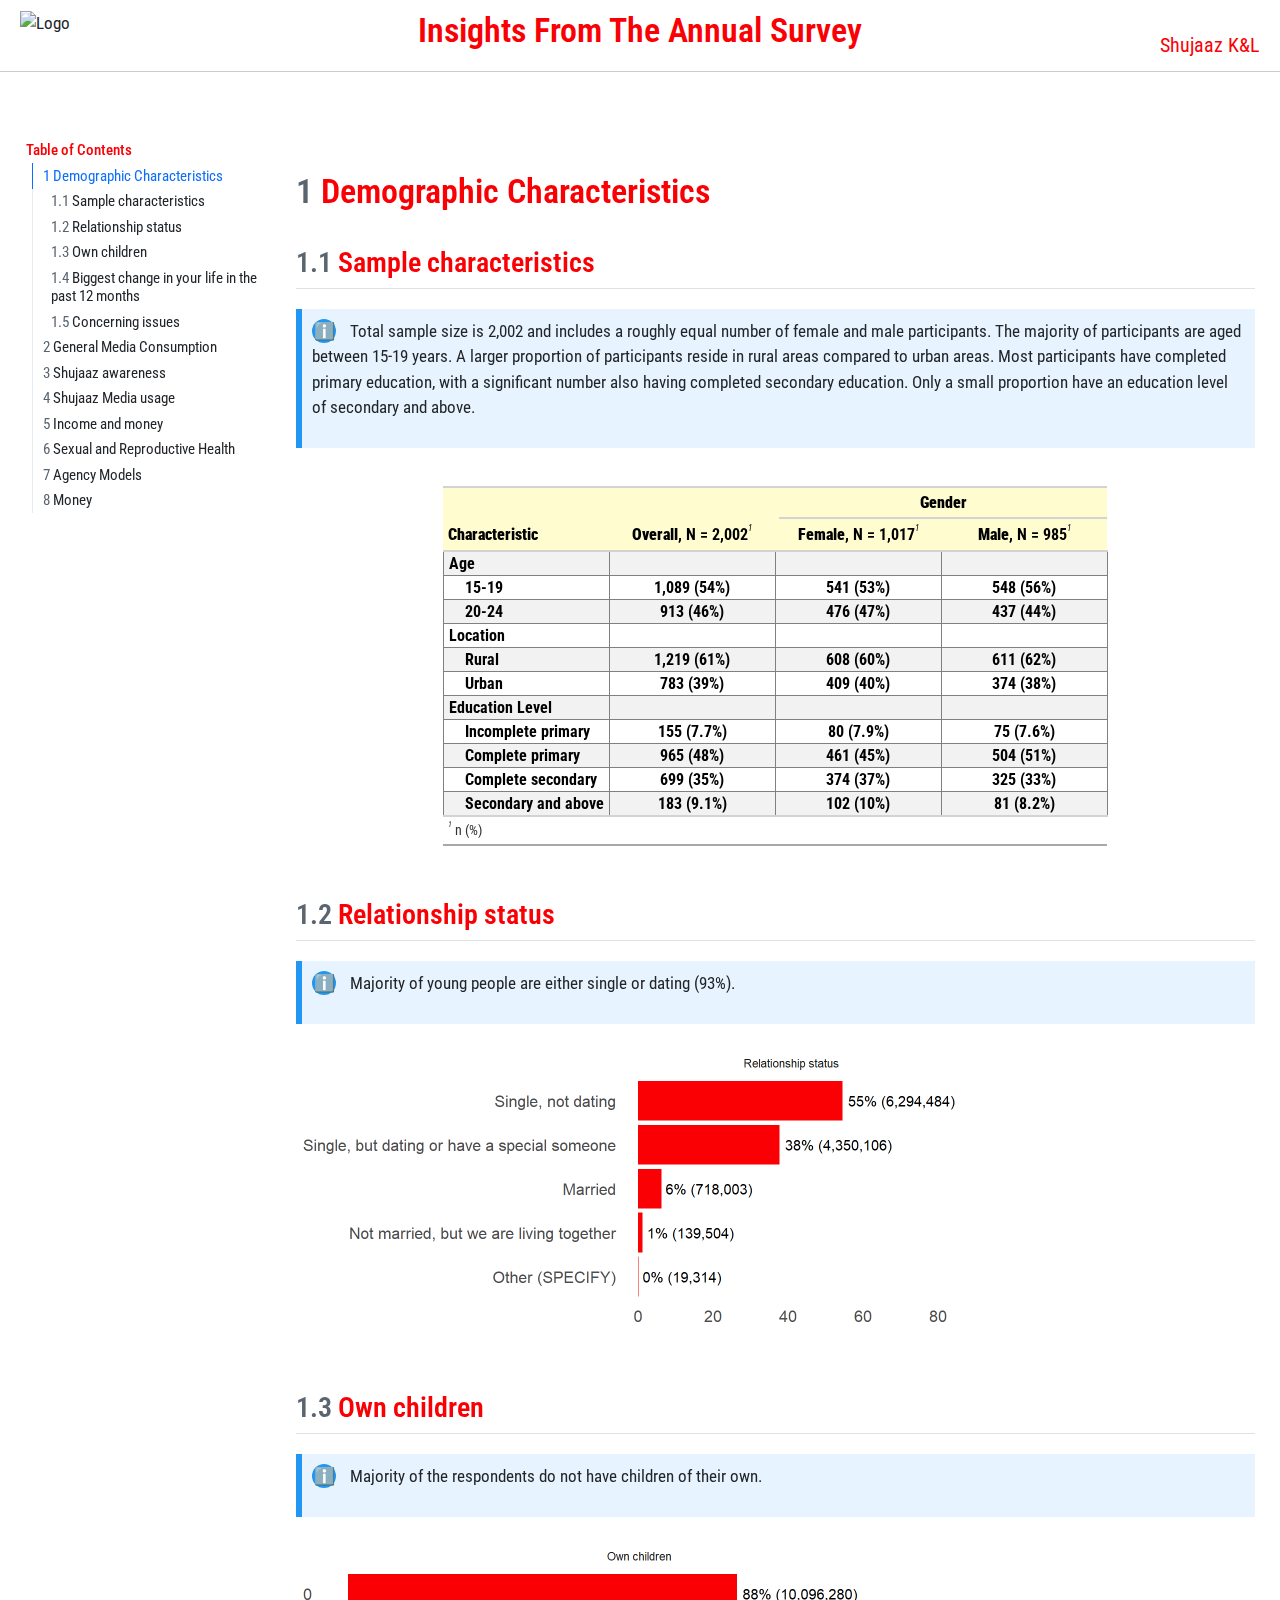
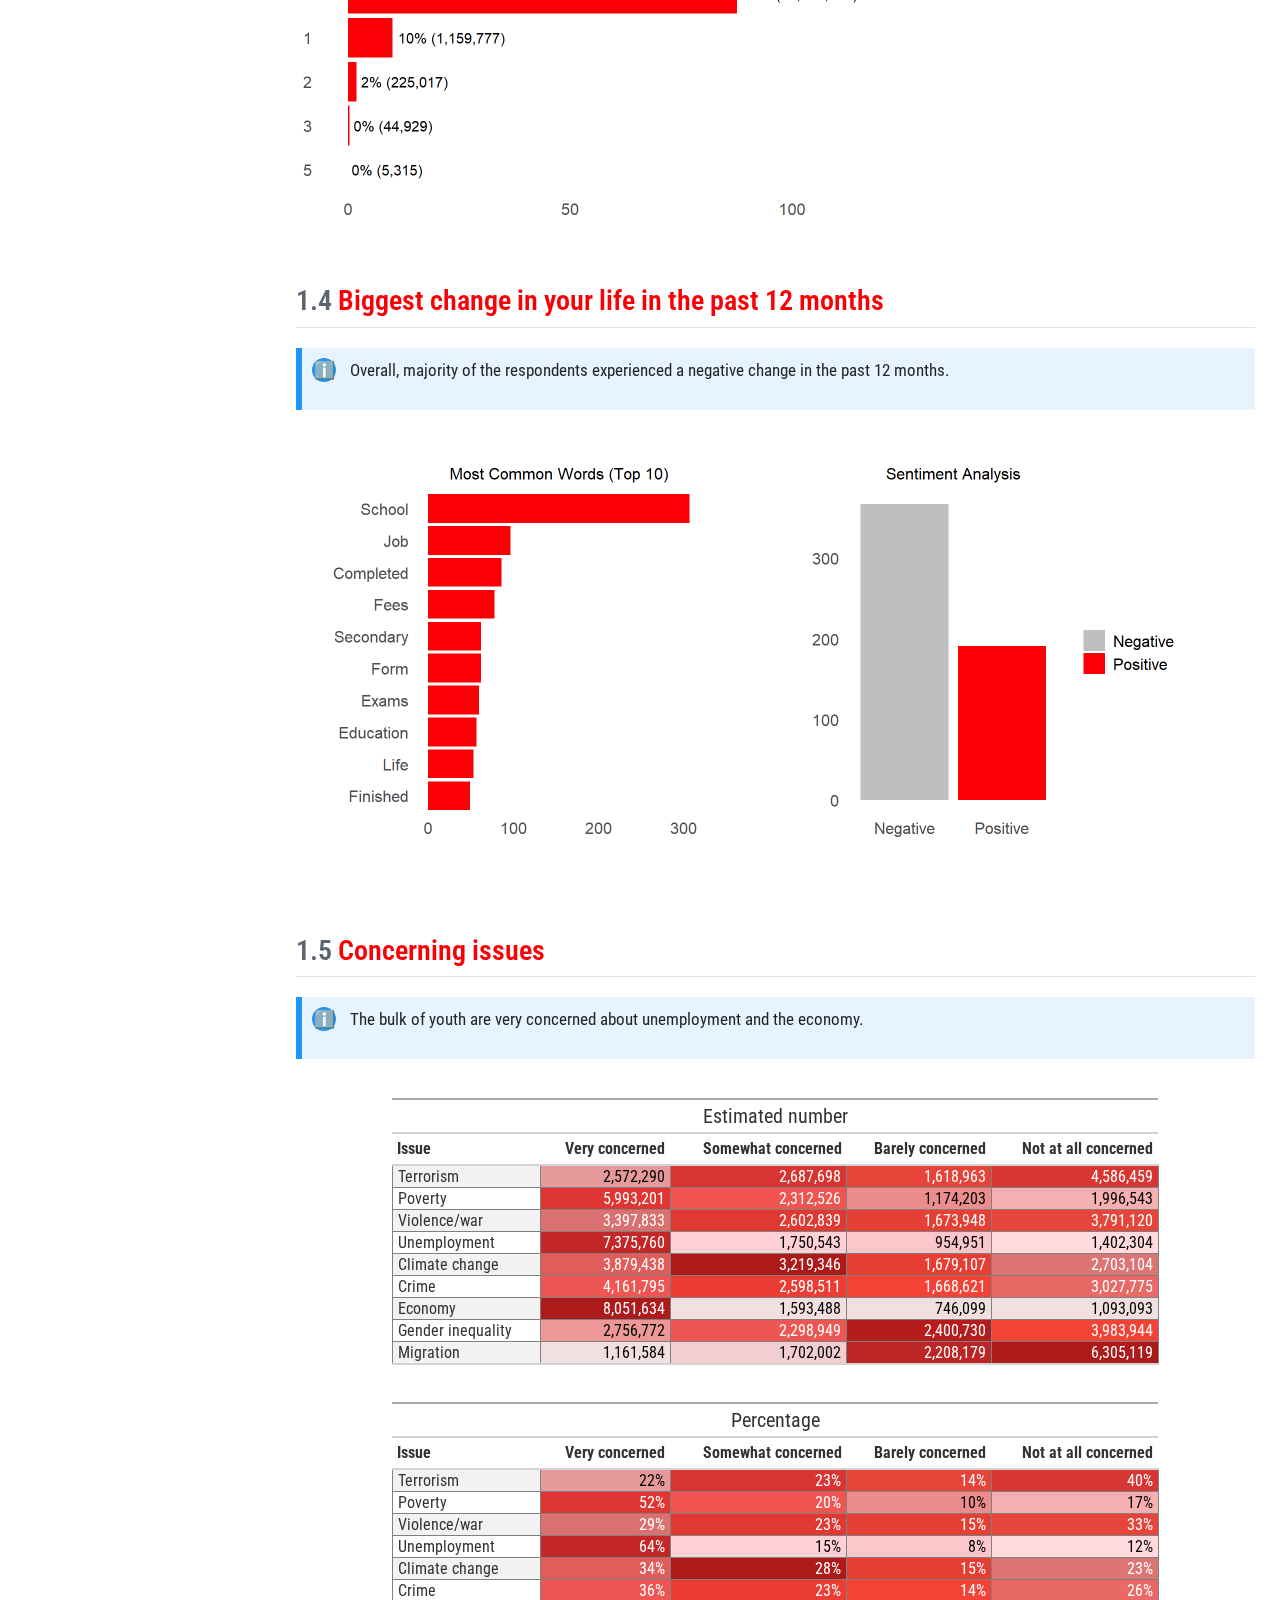
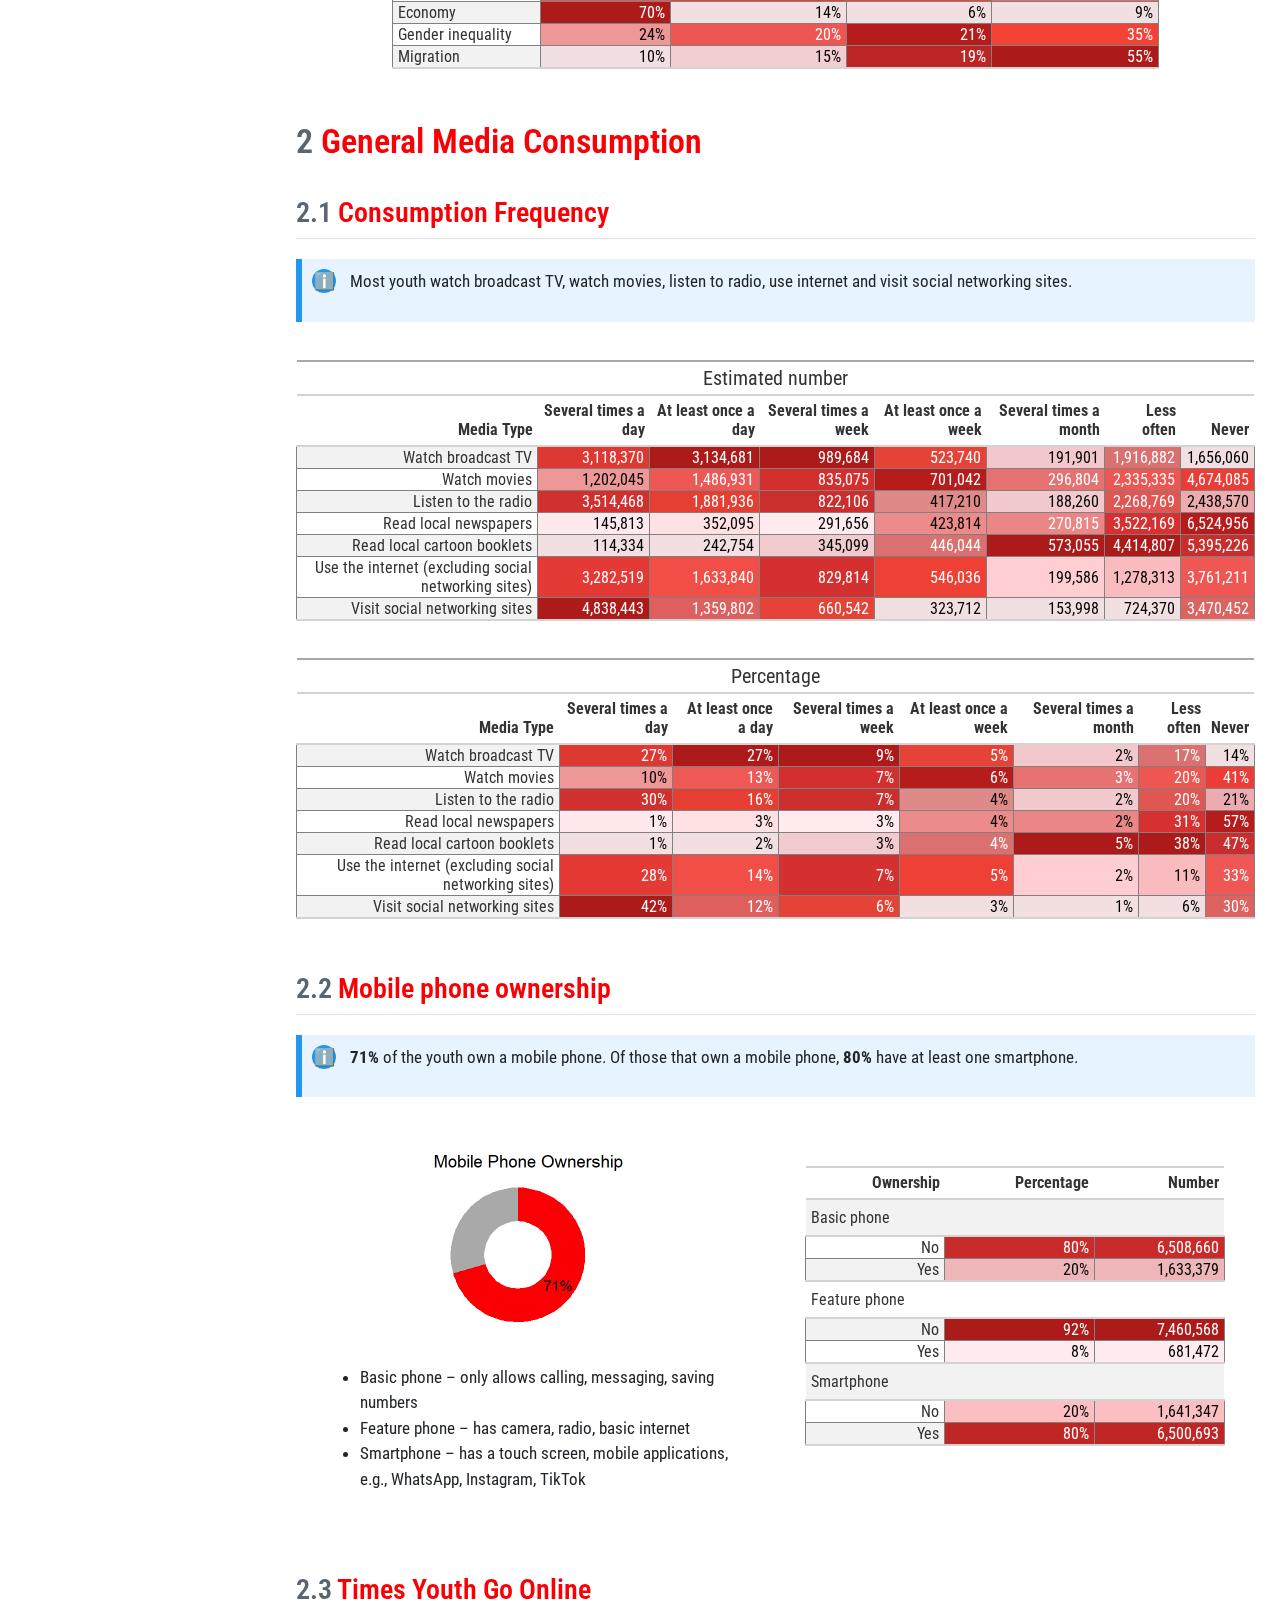
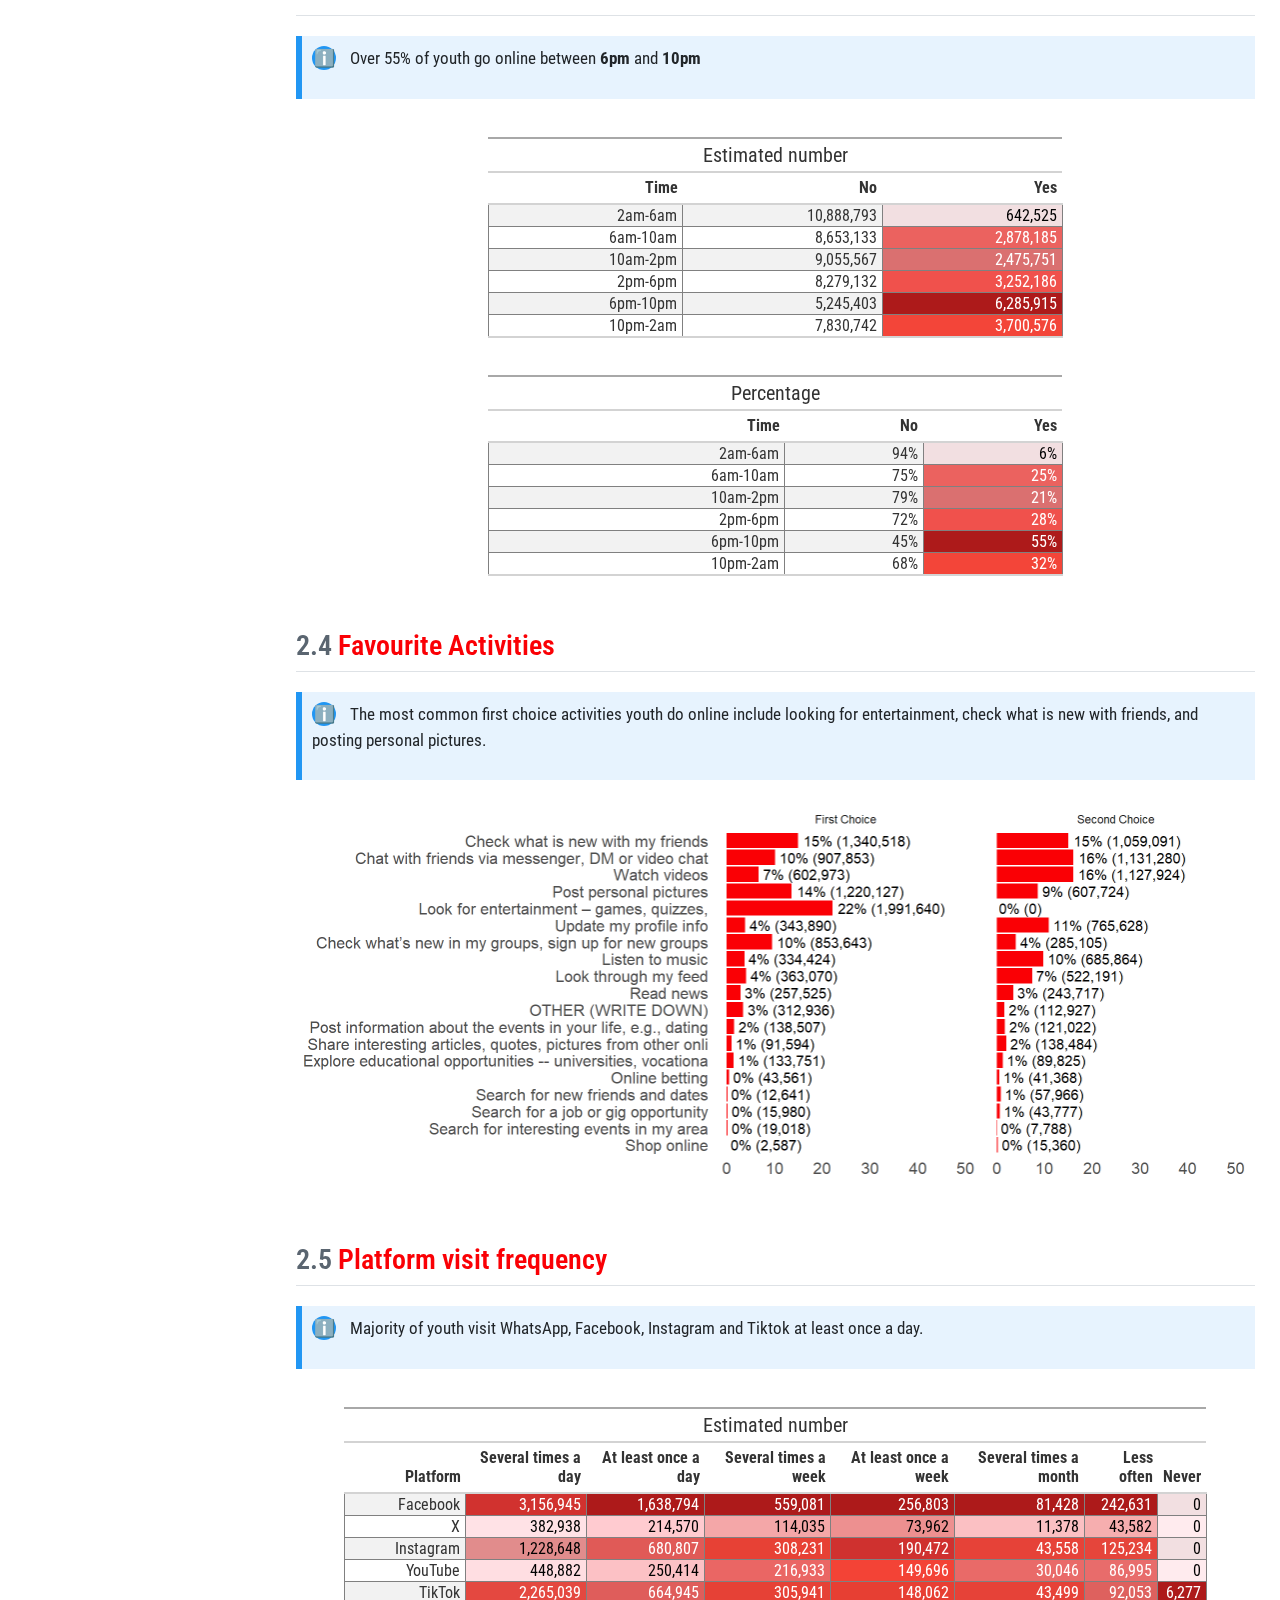
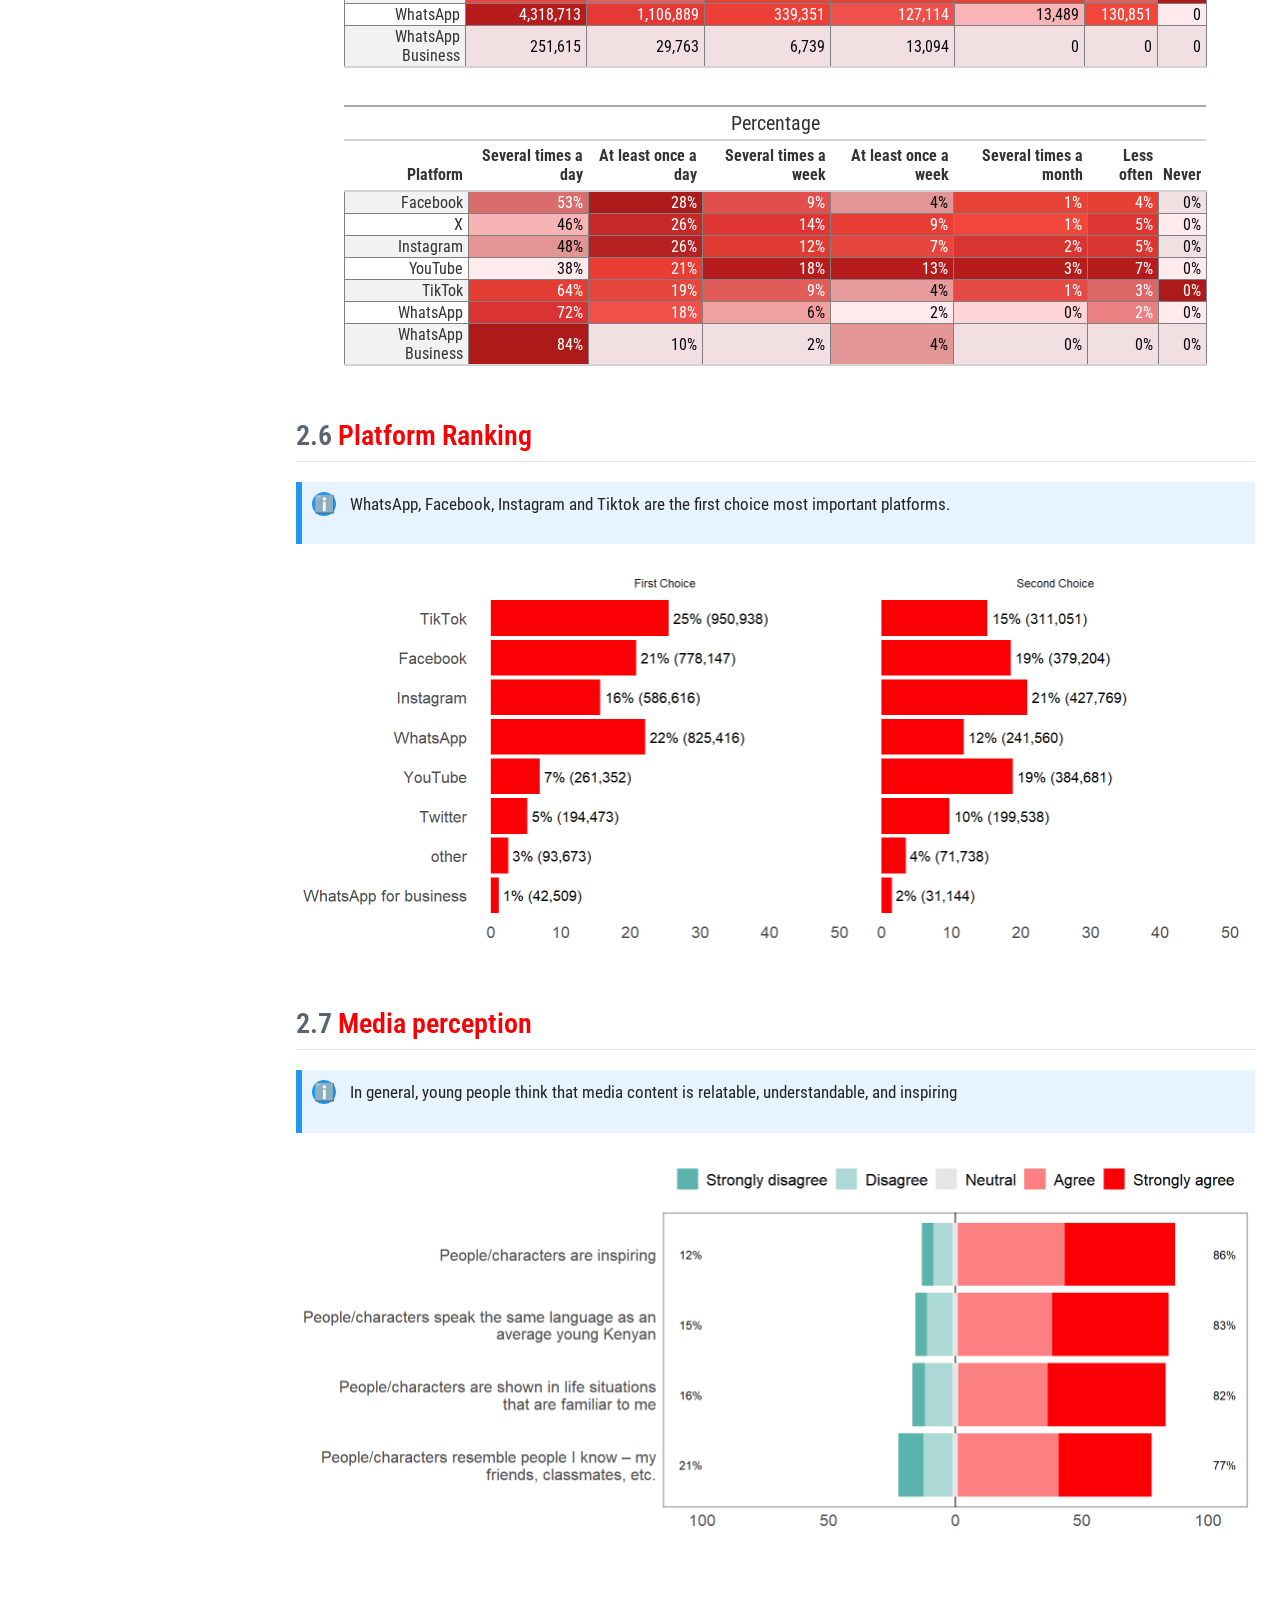
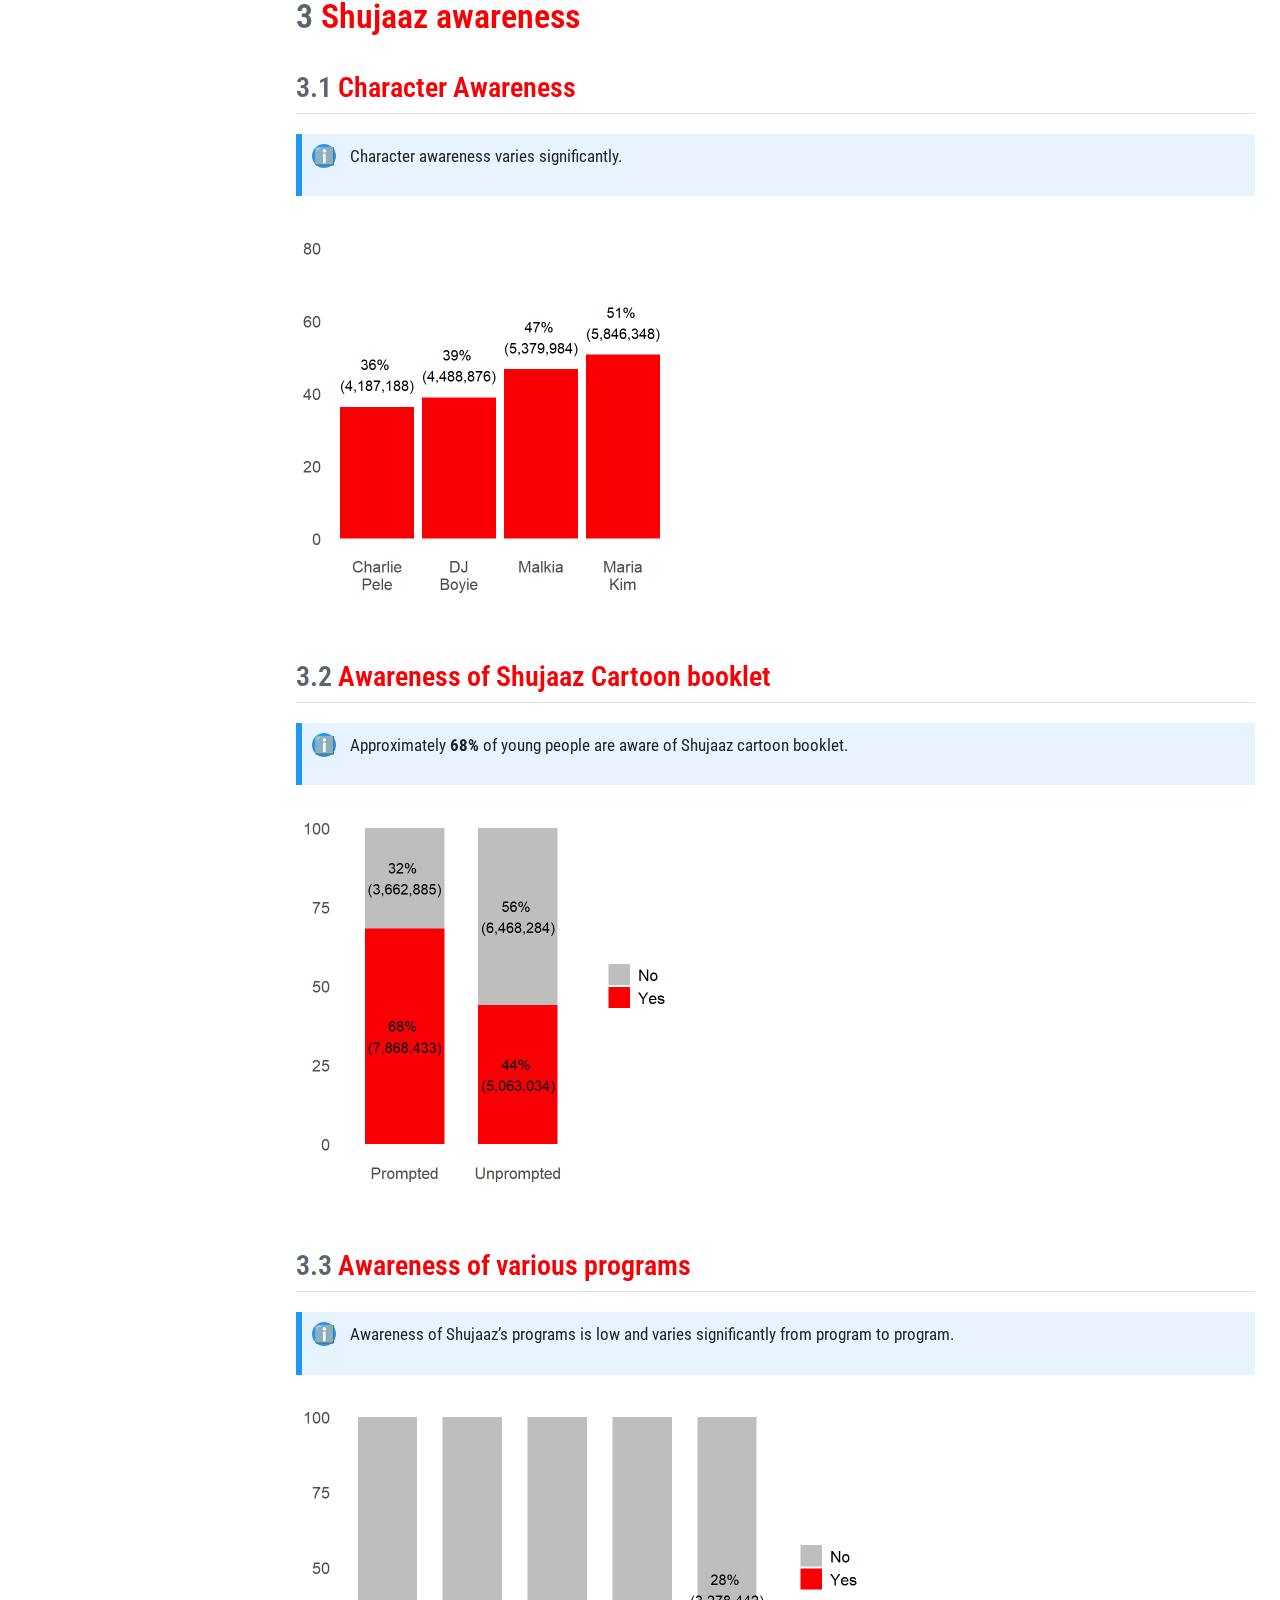
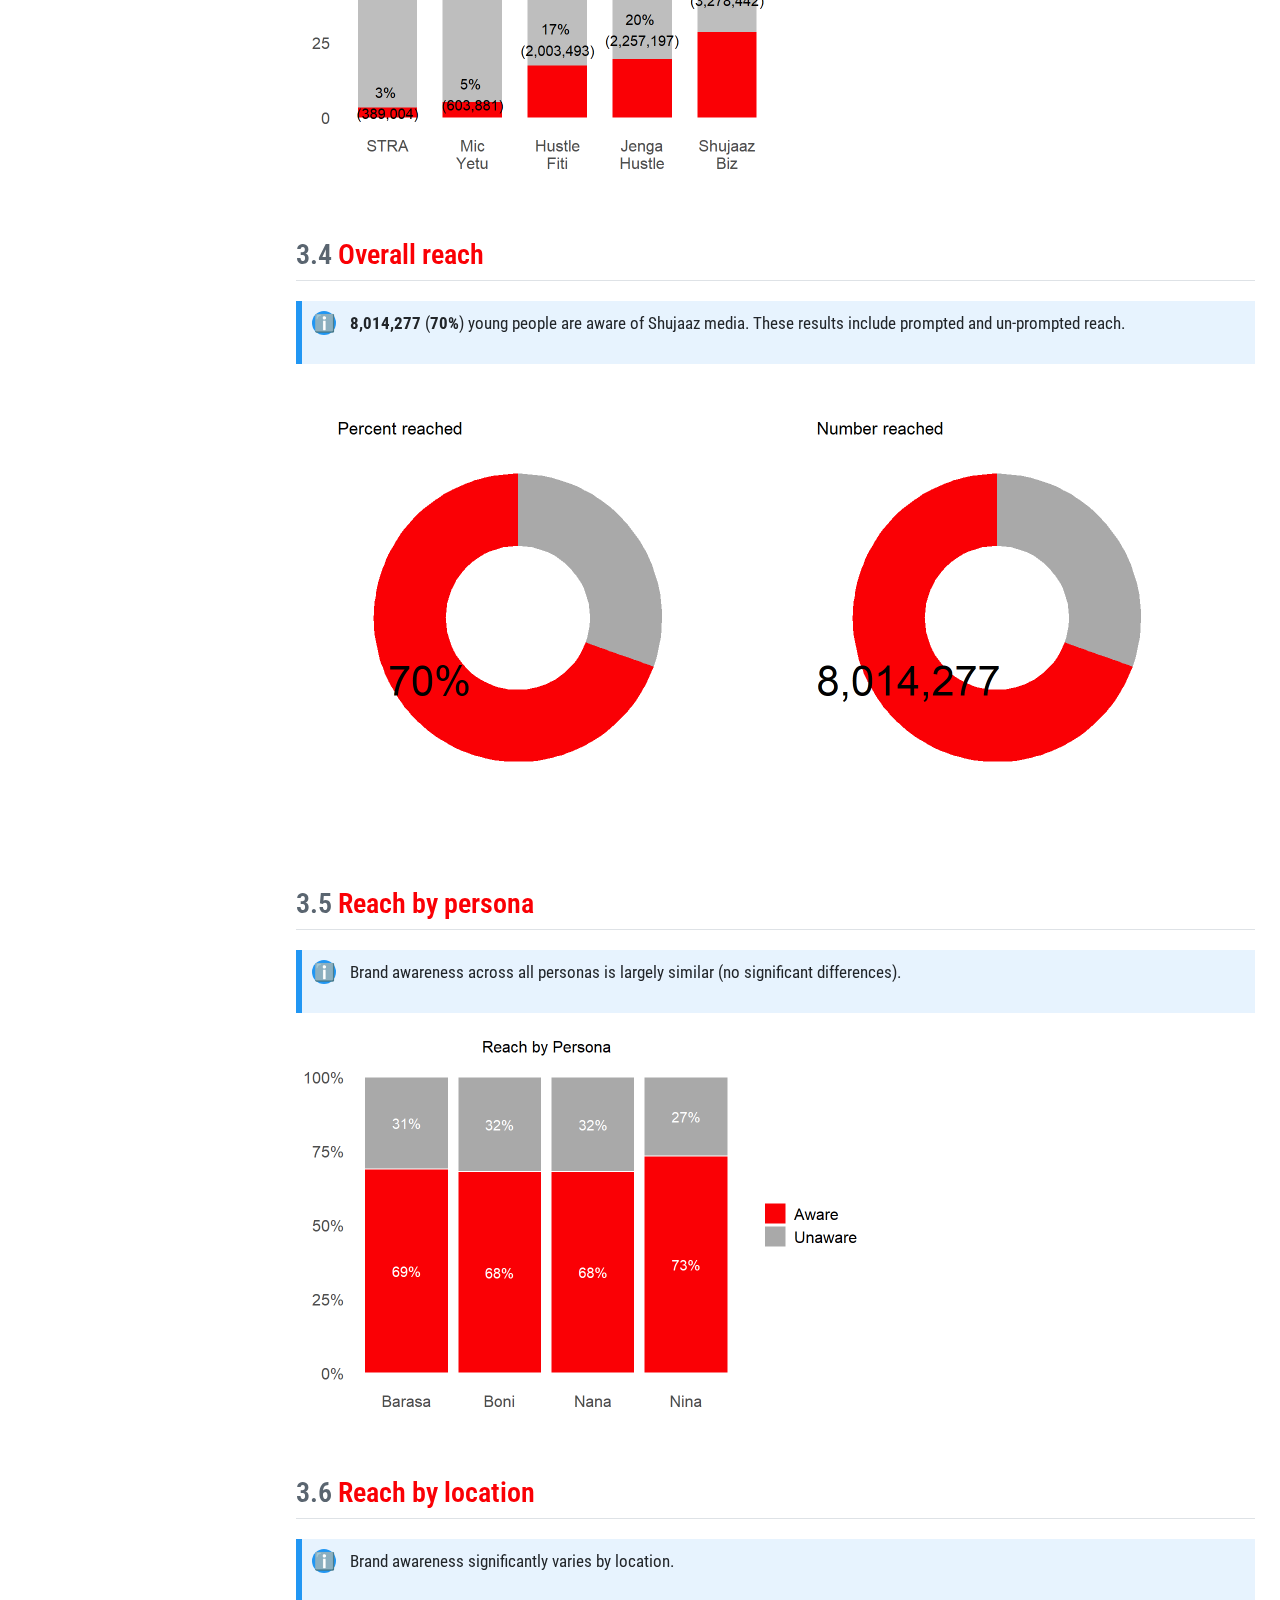
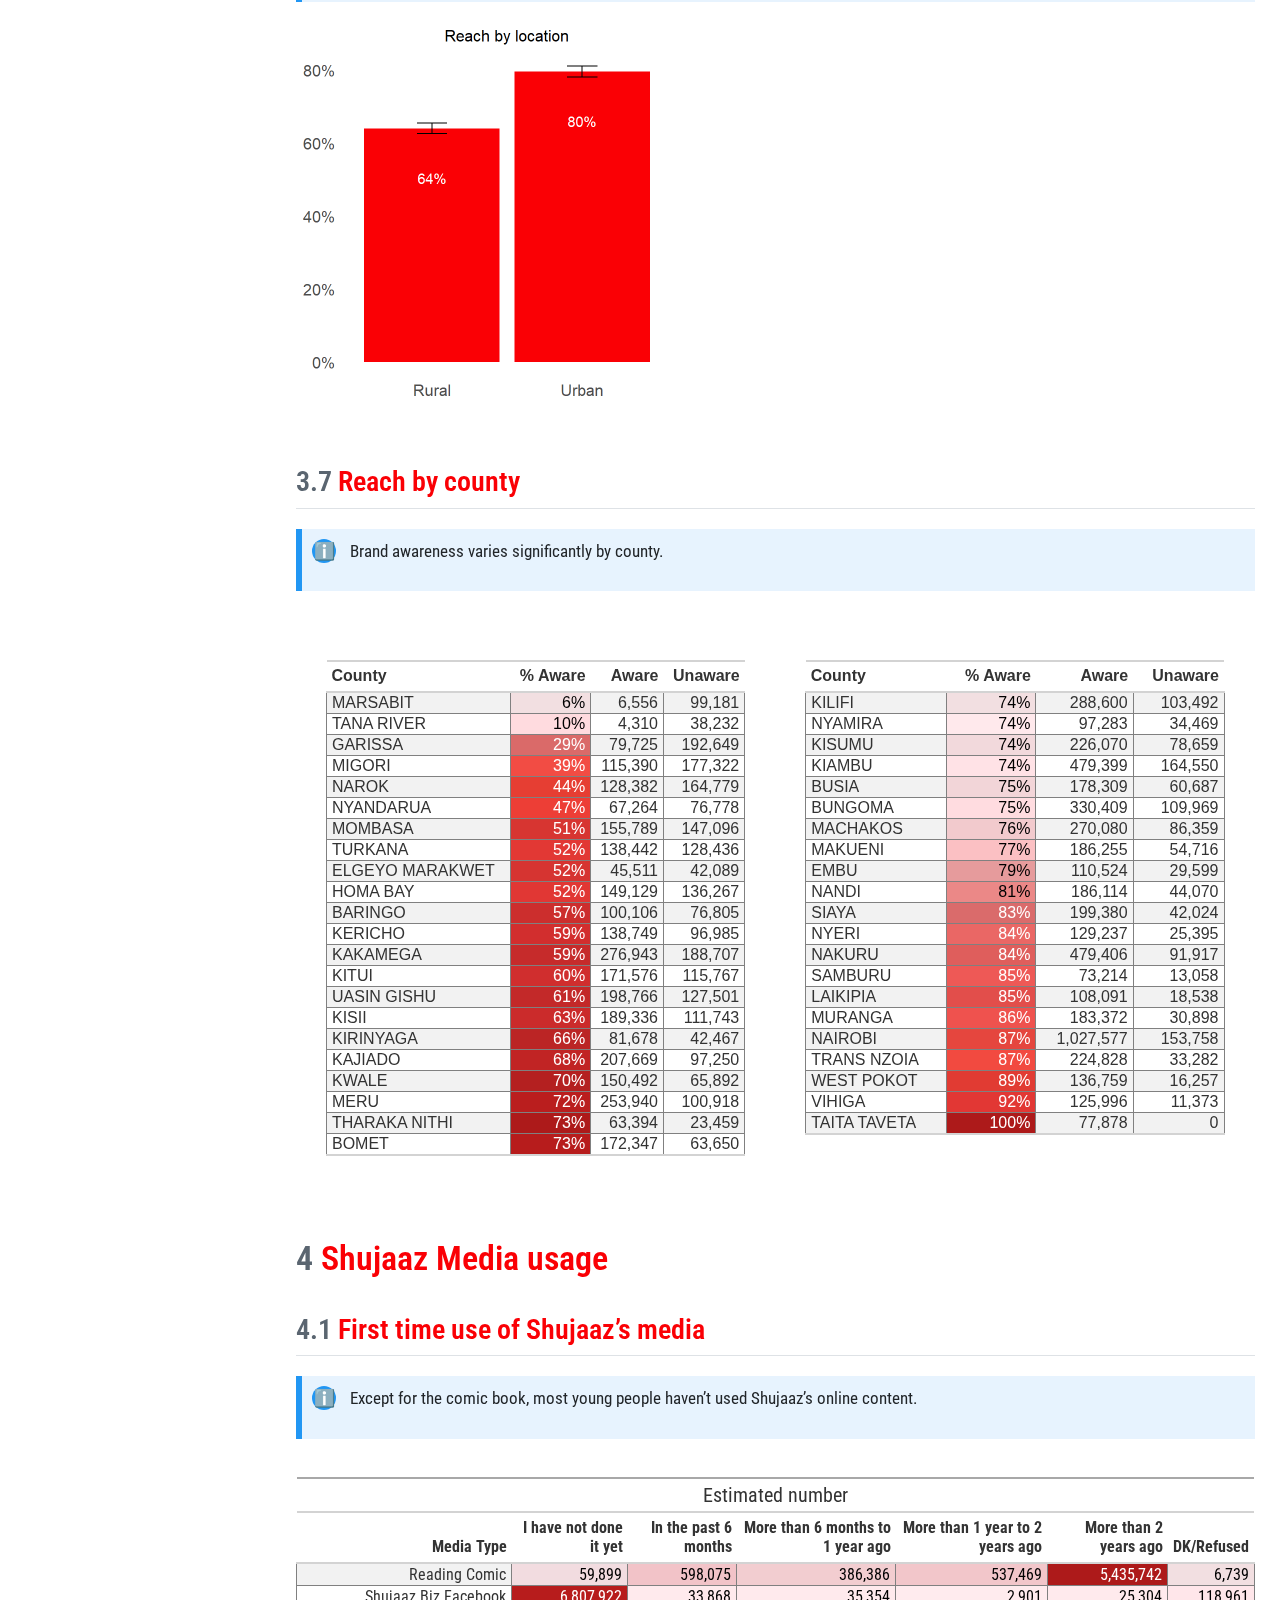
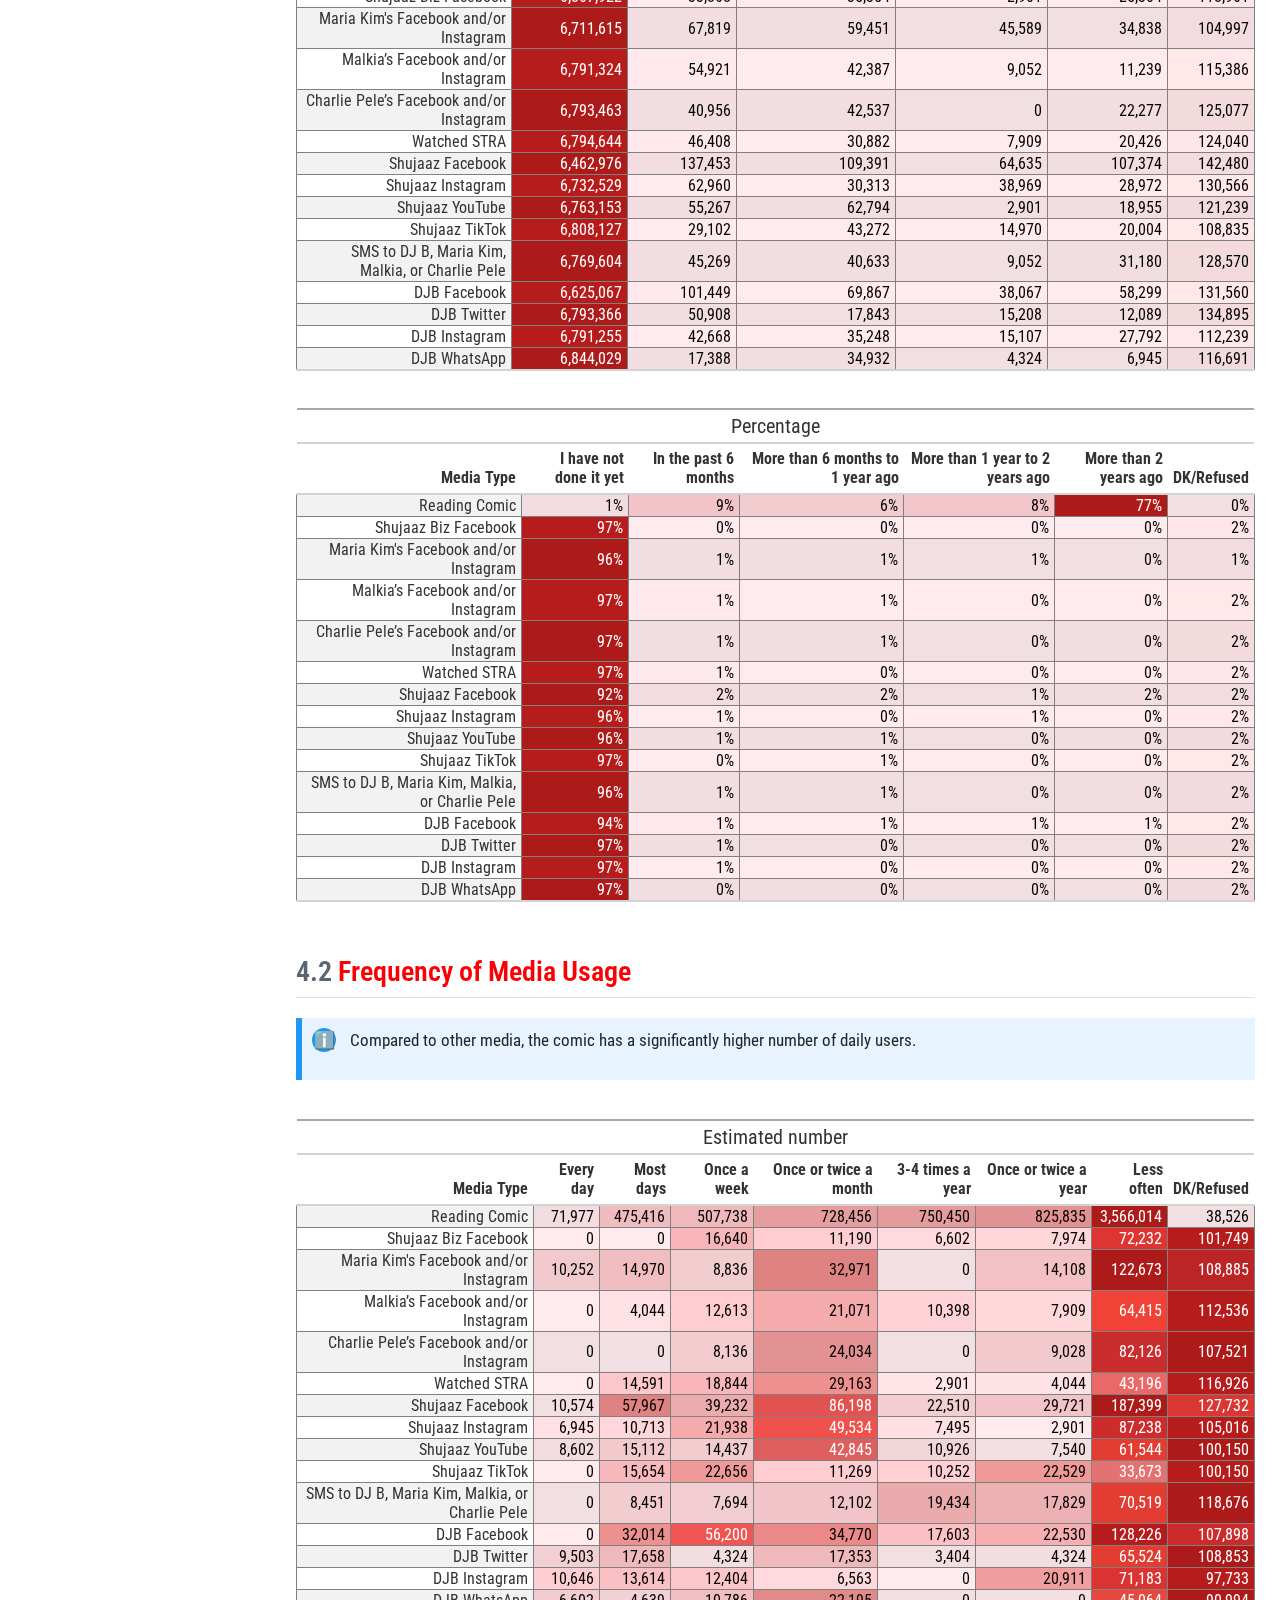
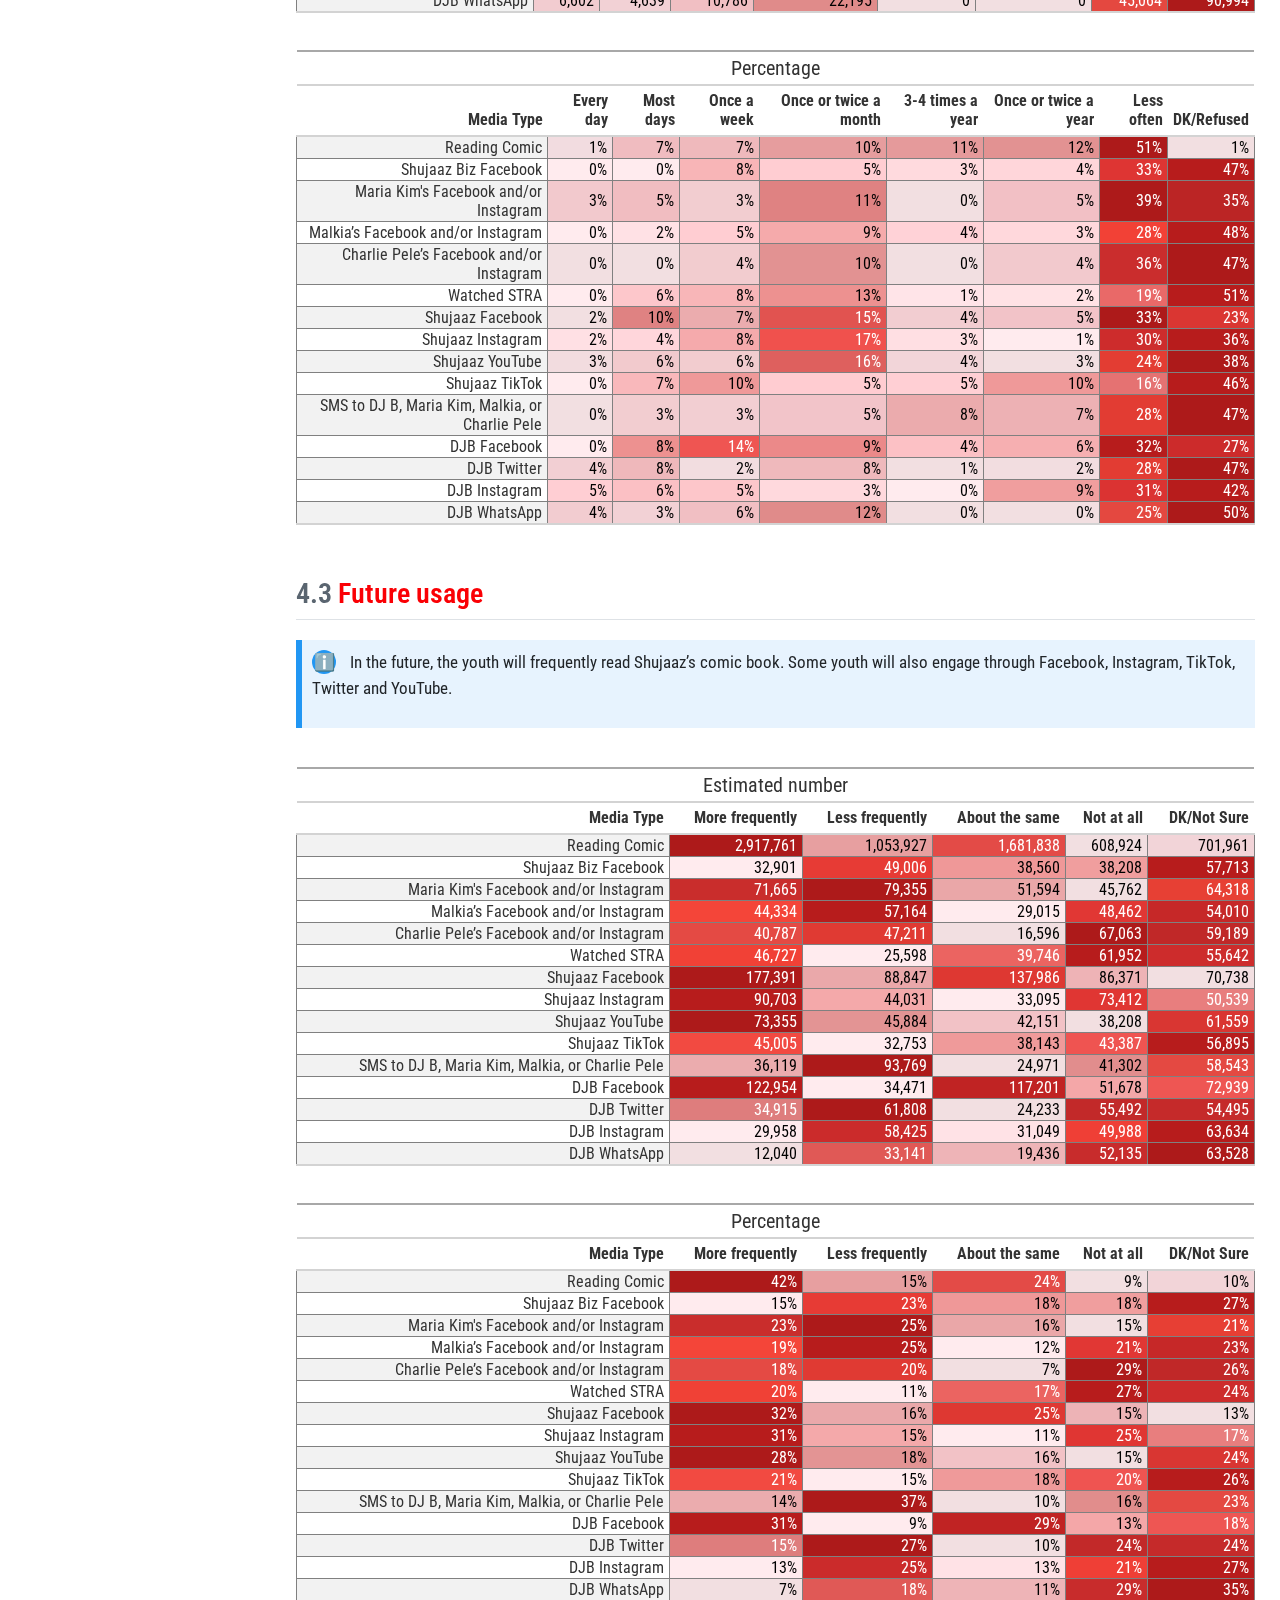
==== index.html @ 9e80b3fb "protection" ====
<!DOCTYPE html>
<html xmlns="http://www.w3.org/1999/xhtml" lang="en" xml:lang="en"><head>

<meta charset="utf-8">
<meta name="generator" content="quarto-1.4.553">

<meta name="viewport" content="width=device-width, initial-scale=1.0, user-scalable=yes">


<title>index</title>
<style>
code{white-space: pre-wrap;}
span.smallcaps{font-variant: small-caps;}
div.columns{display: flex; gap: min(4vw, 1.5em);}
div.column{flex: auto; overflow-x: auto;}
div.hanging-indent{margin-left: 1.5em; text-indent: -1.5em;}
ul.task-list{list-style: none;}
ul.task-list li input[type="checkbox"] {
  width: 0.8em;
  margin: 0 0.8em 0.2em -1em; /* quarto-specific, see https://github.com/quarto-dev/quarto-cli/issues/4556 */ 
  vertical-align: middle;
}
</style>


<script src="index_files/libs/clipboard/clipboard.min.js"></script>
<script src="index_files/libs/quarto-html/quarto.js"></script>
<script src="index_files/libs/quarto-html/popper.min.js"></script>
<script src="index_files/libs/quarto-html/tippy.umd.min.js"></script>
<script src="index_files/libs/quarto-html/anchor.min.js"></script>
<link href="index_files/libs/quarto-html/tippy.css" rel="stylesheet">
<link href="index_files/libs/quarto-html/quarto-syntax-highlighting.css" rel="stylesheet" id="quarto-text-highlighting-styles">
<script src="index_files/libs/bootstrap/bootstrap.min.js"></script>
<link href="index_files/libs/bootstrap/bootstrap-icons.css" rel="stylesheet">
<link href="index_files/libs/bootstrap/bootstrap.min.css" rel="stylesheet" id="quarto-bootstrap" data-mode="light">
</head><body><div id="title">
  <div style="float: left; width: 20%;">
    <img src="images/logo.png" alt="Logo" style="width: 150px; margin-left: 20px;">
  </div>
  <div style="float: left; width: 60%; text-align: center;">
    <h1> Insights From The Annual Survey </h1>
  </div>
  <div style="float: right; width: 20%; text-align: right;">
    <p style="margin-right: 20px; margin-top: 20px; font-size: 1.2em;">Shujaaz K&amp;L</p>
  </div>
</div>


<link rel="stylesheet" href="custom.css">




<div id="quarto-content" class="page-columns page-rows-contents page-layout-full toc-left">
<div id="quarto-sidebar-toc-left" class="sidebar toc-left">
  <nav id="TOC" role="doc-toc" class="toc-active" data-toc-expanded="1">
    <h2 id="toc-title">Table of Contents</h2>
   
  <ul>
  <li><a href="#demographic-characteristics" id="toc-demographic-characteristics" class="nav-link active" data-scroll-target="#demographic-characteristics"><span class="header-section-number">1</span> Demographic Characteristics</a>
  <ul>
  <li><a href="#sample-characteristics" id="toc-sample-characteristics" class="nav-link" data-scroll-target="#sample-characteristics"><span class="header-section-number">1.1</span> Sample characteristics</a></li>
  <li><a href="#relationship-status" id="toc-relationship-status" class="nav-link" data-scroll-target="#relationship-status"><span class="header-section-number">1.2</span> Relationship status</a></li>
  <li><a href="#own-children" id="toc-own-children" class="nav-link" data-scroll-target="#own-children"><span class="header-section-number">1.3</span> Own children</a></li>
  <li><a href="#biggest-change-in-your-life-in-the-past-12-months" id="toc-biggest-change-in-your-life-in-the-past-12-months" class="nav-link" data-scroll-target="#biggest-change-in-your-life-in-the-past-12-months"><span class="header-section-number">1.4</span> Biggest change in your life in the past 12 months</a></li>
  <li><a href="#concerning-issues" id="toc-concerning-issues" class="nav-link" data-scroll-target="#concerning-issues"><span class="header-section-number">1.5</span> Concerning issues</a></li>
  </ul></li>
  <li><a href="#general-media-consumption" id="toc-general-media-consumption" class="nav-link" data-scroll-target="#general-media-consumption"><span class="header-section-number">2</span> General Media Consumption</a>
  <ul>
  <li><a href="#consumption-frequency" id="toc-consumption-frequency" class="nav-link" data-scroll-target="#consumption-frequency"><span class="header-section-number">2.1</span> Consumption Frequency</a></li>
  <li><a href="#mobile-phone-ownership" id="toc-mobile-phone-ownership" class="nav-link" data-scroll-target="#mobile-phone-ownership"><span class="header-section-number">2.2</span> Mobile phone ownership</a></li>
  <li><a href="#times-youth-go-online" id="toc-times-youth-go-online" class="nav-link" data-scroll-target="#times-youth-go-online"><span class="header-section-number">2.3</span> Times Youth Go Online</a></li>
  <li><a href="#favourite-activities" id="toc-favourite-activities" class="nav-link" data-scroll-target="#favourite-activities"><span class="header-section-number">2.4</span> Favourite Activities</a></li>
  <li><a href="#platform-visit-frequency" id="toc-platform-visit-frequency" class="nav-link" data-scroll-target="#platform-visit-frequency"><span class="header-section-number">2.5</span> Platform visit frequency</a></li>
  <li><a href="#platform-ranking" id="toc-platform-ranking" class="nav-link" data-scroll-target="#platform-ranking"><span class="header-section-number">2.6</span> Platform Ranking</a></li>
  <li><a href="#media-perception" id="toc-media-perception" class="nav-link" data-scroll-target="#media-perception"><span class="header-section-number">2.7</span> Media perception</a></li>
  </ul></li>
  <li><a href="#shujaaz-awareness" id="toc-shujaaz-awareness" class="nav-link" data-scroll-target="#shujaaz-awareness"><span class="header-section-number">3</span> Shujaaz awareness</a>
  <ul>
  <li><a href="#character-awareness" id="toc-character-awareness" class="nav-link" data-scroll-target="#character-awareness"><span class="header-section-number">3.1</span> Character Awareness</a></li>
  <li><a href="#awareness-of-shujaaz-cartoon-booklet" id="toc-awareness-of-shujaaz-cartoon-booklet" class="nav-link" data-scroll-target="#awareness-of-shujaaz-cartoon-booklet"><span class="header-section-number">3.2</span> Awareness of Shujaaz Cartoon booklet</a></li>
  <li><a href="#awareness-of-various-programs" id="toc-awareness-of-various-programs" class="nav-link" data-scroll-target="#awareness-of-various-programs"><span class="header-section-number">3.3</span> Awareness of various programs</a></li>
  <li><a href="#overall-reach" id="toc-overall-reach" class="nav-link" data-scroll-target="#overall-reach"><span class="header-section-number">3.4</span> Overall reach</a></li>
  <li><a href="#reach-by-persona" id="toc-reach-by-persona" class="nav-link" data-scroll-target="#reach-by-persona"><span class="header-section-number">3.5</span> Reach by persona</a></li>
  <li><a href="#reach-by-location" id="toc-reach-by-location" class="nav-link" data-scroll-target="#reach-by-location"><span class="header-section-number">3.6</span> Reach by location</a></li>
  <li><a href="#reach-by-county" id="toc-reach-by-county" class="nav-link" data-scroll-target="#reach-by-county"><span class="header-section-number">3.7</span> Reach by county</a></li>
  </ul></li>
  <li><a href="#shujaaz-media-usage" id="toc-shujaaz-media-usage" class="nav-link" data-scroll-target="#shujaaz-media-usage"><span class="header-section-number">4</span> Shujaaz Media usage</a>
  <ul>
  <li><a href="#first-time-use-of-shujaazs-media" id="toc-first-time-use-of-shujaazs-media" class="nav-link" data-scroll-target="#first-time-use-of-shujaazs-media"><span class="header-section-number">4.1</span> First time use of Shujaaz’s media</a></li>
  <li><a href="#frequency-of-media-usage" id="toc-frequency-of-media-usage" class="nav-link" data-scroll-target="#frequency-of-media-usage"><span class="header-section-number">4.2</span> Frequency of Media Usage</a></li>
  <li><a href="#future-usage" id="toc-future-usage" class="nav-link" data-scroll-target="#future-usage"><span class="header-section-number">4.3</span> Future usage</a></li>
  <li><a href="#cartoon-booklet-sources" id="toc-cartoon-booklet-sources" class="nav-link" data-scroll-target="#cartoon-booklet-sources"><span class="header-section-number">4.4</span> Cartoon booklet sources</a></li>
  <li><a href="#overall-engagement" id="toc-overall-engagement" class="nav-link" data-scroll-target="#overall-engagement"><span class="header-section-number">4.5</span> Overall engagement</a></li>
  <li><a href="#engagement-by-persona" id="toc-engagement-by-persona" class="nav-link" data-scroll-target="#engagement-by-persona"><span class="header-section-number">4.6</span> Engagement by persona</a></li>
  <li><a href="#engagement-by-location" id="toc-engagement-by-location" class="nav-link" data-scroll-target="#engagement-by-location"><span class="header-section-number">4.7</span> Engagement by location</a></li>
  <li><a href="#engagement-by-county" id="toc-engagement-by-county" class="nav-link" data-scroll-target="#engagement-by-county"><span class="header-section-number">4.8</span> Engagement by county</a></li>
  <li><a href="#perception-of-shujaaz-characters" id="toc-perception-of-shujaaz-characters" class="nav-link" data-scroll-target="#perception-of-shujaaz-characters"><span class="header-section-number">4.9</span> Perception of Shujaaz characters</a></li>
  <li><a href="#shujaaz-recommendation" id="toc-shujaaz-recommendation" class="nav-link" data-scroll-target="#shujaaz-recommendation"><span class="header-section-number">4.10</span> Shujaaz Recommendation</a></li>
  <li><a href="#importance-of-shujaaz" id="toc-importance-of-shujaaz" class="nav-link" data-scroll-target="#importance-of-shujaaz"><span class="header-section-number">4.11</span> Importance of Shujaaz</a></li>
  <li><a href="#difficult-situation-solutions" id="toc-difficult-situation-solutions" class="nav-link" data-scroll-target="#difficult-situation-solutions"><span class="header-section-number">4.12</span> Difficult Situation Solutions</a></li>
  <li><a href="#shujaaz-perception" id="toc-shujaaz-perception" class="nav-link" data-scroll-target="#shujaaz-perception"><span class="header-section-number">4.13</span> Shujaaz Perception</a></li>
  <li><a href="#shujaaz-and-social-identity" id="toc-shujaaz-and-social-identity" class="nav-link" data-scroll-target="#shujaaz-and-social-identity"><span class="header-section-number">4.14</span> Shujaaz and Social Identity</a></li>
  <li><a href="#missing-shujaaz-scale" id="toc-missing-shujaaz-scale" class="nav-link" data-scroll-target="#missing-shujaaz-scale"><span class="header-section-number">4.15</span> Missing Shujaaz scale</a></li>
  </ul></li>
  <li><a href="#income-and-money" id="toc-income-and-money" class="nav-link" data-scroll-target="#income-and-money"><span class="header-section-number">5</span> Income and money</a>
  <ul>
  <li><a href="#main-activity" id="toc-main-activity" class="nav-link" data-scroll-target="#main-activity"><span class="header-section-number">5.1</span> Main activity</a></li>
  <li><a href="#sources-of-money" id="toc-sources-of-money" class="nav-link" data-scroll-target="#sources-of-money"><span class="header-section-number">5.2</span> Sources of money</a>
  <ul>
  <li><a href="#overall" id="toc-overall" class="nav-link" data-scroll-target="#overall"><span class="header-section-number">5.2.1</span> Overall</a></li>
  <li><a href="#by-persona" id="toc-by-persona" class="nav-link" data-scroll-target="#by-persona"><span class="header-section-number">5.2.2</span> By persona</a></li>
  </ul></li>
  <li><a href="#income-generation-activities" id="toc-income-generation-activities" class="nav-link" data-scroll-target="#income-generation-activities"><span class="header-section-number">5.3</span> Income generation activities</a>
  <ul>
  <li><a href="#overall-1" id="toc-overall-1" class="nav-link" data-scroll-target="#overall-1"><span class="header-section-number">5.3.1</span> Overall</a></li>
  <li><a href="#by-persona-1" id="toc-by-persona-1" class="nav-link" data-scroll-target="#by-persona-1"><span class="header-section-number">5.3.2</span> By persona</a></li>
  </ul></li>
  <li><a href="#financial-independence" id="toc-financial-independence" class="nav-link" data-scroll-target="#financial-independence"><span class="header-section-number">5.4</span> Financial Independence</a>
  <ul>
  <li><a href="#overall-2" id="toc-overall-2" class="nav-link" data-scroll-target="#overall-2"><span class="header-section-number">5.4.1</span> Overall</a></li>
  <li><a href="#by-persona-2" id="toc-by-persona-2" class="nav-link" data-scroll-target="#by-persona-2"><span class="header-section-number">5.4.2</span> By persona</a></li>
  </ul></li>
  <li><a href="#personal-financial-management" id="toc-personal-financial-management" class="nav-link" data-scroll-target="#personal-financial-management"><span class="header-section-number">5.5</span> Personal Financial Management</a>
  <ul>
  <li><a href="#overall-3" id="toc-overall-3" class="nav-link" data-scroll-target="#overall-3"><span class="header-section-number">5.5.1</span> Overall</a></li>
  <li><a href="#by-persona-3" id="toc-by-persona-3" class="nav-link" data-scroll-target="#by-persona-3"><span class="header-section-number">5.5.2</span> By persona</a></li>
  </ul></li>
  </ul></li>
  <li><a href="#sexual-and-reproductive-health" id="toc-sexual-and-reproductive-health" class="nav-link" data-scroll-target="#sexual-and-reproductive-health"><span class="header-section-number">6</span> Sexual and Reproductive Health</a>
  <ul>
  <li><a href="#family-planning-methods" id="toc-family-planning-methods" class="nav-link" data-scroll-target="#family-planning-methods"><span class="header-section-number">6.1</span> Family planning methods</a>
  <ul>
  <li><a href="#overall-4" id="toc-overall-4" class="nav-link" data-scroll-target="#overall-4"><span class="header-section-number">6.1.1</span> Overall</a></li>
  <li><a href="#by-persona-4" id="toc-by-persona-4" class="nav-link" data-scroll-target="#by-persona-4"><span class="header-section-number">6.1.2</span> By persona</a></li>
  </ul></li>
  <li><a href="#ever-been-pregnant-or-impregnated" id="toc-ever-been-pregnant-or-impregnated" class="nav-link" data-scroll-target="#ever-been-pregnant-or-impregnated"><span class="header-section-number">6.2</span> Ever been pregnant or impregnated</a>
  <ul>
  <li><a href="#overall-5" id="toc-overall-5" class="nav-link" data-scroll-target="#overall-5"><span class="header-section-number">6.2.1</span> Overall</a></li>
  <li><a href="#by-persona-5" id="toc-by-persona-5" class="nav-link" data-scroll-target="#by-persona-5"><span class="header-section-number">6.2.2</span> By persona</a></li>
  </ul></li>
  <li><a href="#ease-of-discussing-safe-sex" id="toc-ease-of-discussing-safe-sex" class="nav-link" data-scroll-target="#ease-of-discussing-safe-sex"><span class="header-section-number">6.3</span> Ease of discussing safe sex</a>
  <ul>
  <li><a href="#overall-6" id="toc-overall-6" class="nav-link" data-scroll-target="#overall-6"><span class="header-section-number">6.3.1</span> Overall</a></li>
  <li><a href="#by-persona-6" id="toc-by-persona-6" class="nav-link" data-scroll-target="#by-persona-6"><span class="header-section-number">6.3.2</span> By persona</a></li>
  </ul></li>
  <li><a href="#use-of-protection" id="toc-use-of-protection" class="nav-link" data-scroll-target="#use-of-protection"><span class="header-section-number">6.4</span> Use of protection</a>
  <ul>
  <li><a href="#overall-7" id="toc-overall-7" class="nav-link" data-scroll-target="#overall-7"><span class="header-section-number">6.4.1</span> Overall</a></li>
  <li><a href="#by-persona-7" id="toc-by-persona-7" class="nav-link" data-scroll-target="#by-persona-7"><span class="header-section-number">6.4.2</span> By persona</a></li>
  </ul></li>
  </ul></li>
  <li><a href="#agency-models" id="toc-agency-models" class="nav-link" data-scroll-target="#agency-models"><span class="header-section-number">7</span> Agency Models</a>
  <ul>
  <li><a href="#sense-of-self-belief" id="toc-sense-of-self-belief" class="nav-link" data-scroll-target="#sense-of-self-belief"><span class="header-section-number">7.1</span> Sense of self-belief</a>
  <ul>
  <li><a href="#users" id="toc-users" class="nav-link" data-scroll-target="#users"><span class="header-section-number">7.1.1</span> Users</a>
  <ul class="collapse">
  <li><a href="#all-personas" id="toc-all-personas" class="nav-link" data-scroll-target="#all-personas"><span class="header-section-number">7.1.1.1</span> All personas</a></li>
  <li><a href="#barasa" id="toc-barasa" class="nav-link" data-scroll-target="#barasa"><span class="header-section-number">7.1.1.2</span> Barasa</a></li>
  <li><a href="#boni" id="toc-boni" class="nav-link" data-scroll-target="#boni"><span class="header-section-number">7.1.1.3</span> Boni</a></li>
  <li><a href="#nana" id="toc-nana" class="nav-link" data-scroll-target="#nana"><span class="header-section-number">7.1.1.4</span> Nana</a></li>
  <li><a href="#nina" id="toc-nina" class="nav-link" data-scroll-target="#nina"><span class="header-section-number">7.1.1.5</span> Nina</a></li>
  </ul></li>
  <li><a href="#non-users" id="toc-non-users" class="nav-link" data-scroll-target="#non-users"><span class="header-section-number">7.1.2</span> Non-users</a>
  <ul class="collapse">
  <li><a href="#all-personas-1" id="toc-all-personas-1" class="nav-link" data-scroll-target="#all-personas-1"><span class="header-section-number">7.1.2.1</span> All personas</a></li>
  <li><a href="#barasa-1" id="toc-barasa-1" class="nav-link" data-scroll-target="#barasa-1"><span class="header-section-number">7.1.2.2</span> Barasa</a></li>
  <li><a href="#boni-1" id="toc-boni-1" class="nav-link" data-scroll-target="#boni-1"><span class="header-section-number">7.1.2.3</span> Boni</a></li>
  <li><a href="#nana-1" id="toc-nana-1" class="nav-link" data-scroll-target="#nana-1"><span class="header-section-number">7.1.2.4</span> Nana</a></li>
  <li><a href="#nina-1" id="toc-nina-1" class="nav-link" data-scroll-target="#nina-1"><span class="header-section-number">7.1.2.5</span> Nina</a></li>
  </ul></li>
  </ul></li>
  <li><a href="#optimistic-about-future" id="toc-optimistic-about-future" class="nav-link" data-scroll-target="#optimistic-about-future"><span class="header-section-number">7.2</span> Optimistic about future</a></li>
  </ul></li>
  <li><a href="#money" id="toc-money" class="nav-link" data-scroll-target="#money"><span class="header-section-number">8</span> Money</a>
  <ul>
  <li><a href="#money-management" id="toc-money-management" class="nav-link" data-scroll-target="#money-management"><span class="header-section-number">8.1</span> Money Management</a></li>
  </ul></li>
  </ul>
</nav>
</div>
<div id="quarto-margin-sidebar" class="sidebar margin-sidebar zindex-bottom">
</div>
<main class="content column-page-right" id="quarto-document-content">




<section id="demographic-characteristics" class="level1" data-number="1">
<h1 data-number="1"><span class="header-section-number">1</span> Demographic Characteristics</h1>
<section id="sample-characteristics" class="level2" data-number="1.1">
<h2 data-number="1.1" class="anchored" data-anchor-id="sample-characteristics"><span class="header-section-number">1.1</span> Sample characteristics</h2>
<div class="note">
<p><span class="info-icon">ℹ️</span> Total sample size is 2,002 and includes a roughly equal number of female and male participants. The majority of participants are aged between 15-19 years. A larger proportion of participants reside in rural areas compared to urban areas. Most participants have completed primary education, with a significant number also having completed secondary education. Only a small proportion have an education level of secondary and above.</p>
</div>
<div class="cell">
<div class="cell-output-display">
<div>
<div id="cvghzakage" style="padding-left:0px;padding-right:0px;padding-top:10px;padding-bottom:10px;overflow-x:auto;overflow-y:auto;width:auto;height:auto;">
<style>@import url("https://fonts.googleapis.com/css2?family=Roboto+Condensed:ital,wght@0,100;0,200;0,300;0,400;0,500;0,600;0,700;0,800;0,900;1,100;1,200;1,300;1,400;1,500;1,600;1,700;1,800;1,900&display=swap");
#cvghzakage table {
  font-family: 'Roboto Condensed', system-ui, 'Segoe UI', Roboto, Helvetica, Arial, sans-serif, 'Apple Color Emoji', 'Segoe UI Emoji', 'Segoe UI Symbol', 'Noto Color Emoji';
  -webkit-font-smoothing: antialiased;
  -moz-osx-font-smoothing: grayscale;
}

#cvghzakage thead, #cvghzakage tbody, #cvghzakage tfoot, #cvghzakage tr, #cvghzakage td, #cvghzakage th {
  border-style: none;
}

#cvghzakage p {
  margin: 0;
  padding: 0;
}

#cvghzakage .gt_table {
  display: table;
  border-collapse: collapse;
  line-height: normal;
  margin-left: auto;
  margin-right: auto;
  color: #333333;
  font-size: 16px;
  font-weight: normal;
  font-style: normal;
  background-color: #FFFFFF;
  width: auto;
  border-top-style: solid;
  border-top-width: 2px;
  border-top-color: #A8A8A8;
  border-right-style: none;
  border-right-width: 2px;
  border-right-color: #D3D3D3;
  border-bottom-style: solid;
  border-bottom-width: 2px;
  border-bottom-color: #A8A8A8;
  border-left-style: none;
  border-left-width: 2px;
  border-left-color: #D3D3D3;
}

#cvghzakage .gt_caption {
  padding-top: 4px;
  padding-bottom: 4px;
}

#cvghzakage .gt_title {
  color: #333333;
  font-size: 125%;
  font-weight: initial;
  padding-top: 4px;
  padding-bottom: 4px;
  padding-left: 5px;
  padding-right: 5px;
  border-bottom-color: #FFFFFF;
  border-bottom-width: 0;
}

#cvghzakage .gt_subtitle {
  color: #333333;
  font-size: 85%;
  font-weight: initial;
  padding-top: 3px;
  padding-bottom: 5px;
  padding-left: 5px;
  padding-right: 5px;
  border-top-color: #FFFFFF;
  border-top-width: 0;
}

#cvghzakage .gt_heading {
  background-color: #FFFFFF;
  text-align: center;
  border-bottom-color: #FFFFFF;
  border-left-style: none;
  border-left-width: 1px;
  border-left-color: #D3D3D3;
  border-right-style: none;
  border-right-width: 1px;
  border-right-color: #D3D3D3;
}

#cvghzakage .gt_bottom_border {
  border-bottom-style: solid;
  border-bottom-width: 2px;
  border-bottom-color: #D3D3D3;
}

#cvghzakage .gt_col_headings {
  border-top-style: solid;
  border-top-width: 2px;
  border-top-color: #D3D3D3;
  border-bottom-style: solid;
  border-bottom-width: 2px;
  border-bottom-color: #D3D3D3;
  border-left-style: none;
  border-left-width: 1px;
  border-left-color: #D3D3D3;
  border-right-style: none;
  border-right-width: 1px;
  border-right-color: #D3D3D3;
}

#cvghzakage .gt_col_heading {
  color: #333333;
  background-color: #FFFFFF;
  font-size: 100%;
  font-weight: normal;
  text-transform: inherit;
  border-left-style: none;
  border-left-width: 1px;
  border-left-color: #D3D3D3;
  border-right-style: none;
  border-right-width: 1px;
  border-right-color: #D3D3D3;
  vertical-align: bottom;
  padding-top: 5px;
  padding-bottom: 6px;
  padding-left: 5px;
  padding-right: 5px;
  overflow-x: hidden;
}

#cvghzakage .gt_column_spanner_outer {
  color: #333333;
  background-color: #FFFFFF;
  font-size: 100%;
  font-weight: normal;
  text-transform: inherit;
  padding-top: 0;
  padding-bottom: 0;
  padding-left: 4px;
  padding-right: 4px;
}

#cvghzakage .gt_column_spanner_outer:first-child {
  padding-left: 0;
}

#cvghzakage .gt_column_spanner_outer:last-child {
  padding-right: 0;
}

#cvghzakage .gt_column_spanner {
  border-bottom-style: solid;
  border-bottom-width: 2px;
  border-bottom-color: #D3D3D3;
  vertical-align: bottom;
  padding-top: 5px;
  padding-bottom: 5px;
  overflow-x: hidden;
  display: inline-block;
  width: 100%;
}

#cvghzakage .gt_spanner_row {
  border-bottom-style: hidden;
}

#cvghzakage .gt_group_heading {
  padding-top: 8px;
  padding-bottom: 8px;
  padding-left: 5px;
  padding-right: 5px;
  color: #333333;
  background-color: #FFFFFF;
  font-size: 100%;
  font-weight: initial;
  text-transform: inherit;
  border-top-style: solid;
  border-top-width: 2px;
  border-top-color: #D3D3D3;
  border-bottom-style: solid;
  border-bottom-width: 2px;
  border-bottom-color: #D3D3D3;
  border-left-style: none;
  border-left-width: 1px;
  border-left-color: #D3D3D3;
  border-right-style: none;
  border-right-width: 1px;
  border-right-color: #D3D3D3;
  vertical-align: middle;
  text-align: left;
}

#cvghzakage .gt_empty_group_heading {
  padding: 0.5px;
  color: #333333;
  background-color: #FFFFFF;
  font-size: 100%;
  font-weight: initial;
  border-top-style: solid;
  border-top-width: 2px;
  border-top-color: #D3D3D3;
  border-bottom-style: solid;
  border-bottom-width: 2px;
  border-bottom-color: #D3D3D3;
  vertical-align: middle;
}

#cvghzakage .gt_from_md > :first-child {
  margin-top: 0;
}

#cvghzakage .gt_from_md > :last-child {
  margin-bottom: 0;
}

#cvghzakage .gt_row {
  padding-top: 2px;
  padding-bottom: 2px;
  padding-left: 5px;
  padding-right: 5px;
  margin: 10px;
  border-top-style: solid;
  border-top-width: 1px;
  border-top-color: #D3D3D3;
  border-left-style: none;
  border-left-width: 1px;
  border-left-color: #D3D3D3;
  border-right-style: none;
  border-right-width: 1px;
  border-right-color: #D3D3D3;
  vertical-align: middle;
  overflow-x: hidden;
}

#cvghzakage .gt_stub {
  color: #333333;
  background-color: #FFFFFF;
  font-size: 100%;
  font-weight: initial;
  text-transform: inherit;
  border-right-style: solid;
  border-right-width: 2px;
  border-right-color: #D3D3D3;
  padding-left: 5px;
  padding-right: 5px;
}

#cvghzakage .gt_stub_row_group {
  color: #333333;
  background-color: #FFFFFF;
  font-size: 100%;
  font-weight: initial;
  text-transform: inherit;
  border-right-style: solid;
  border-right-width: 2px;
  border-right-color: #D3D3D3;
  padding-left: 5px;
  padding-right: 5px;
  vertical-align: top;
}

#cvghzakage .gt_row_group_first td {
  border-top-width: 2px;
}

#cvghzakage .gt_row_group_first th {
  border-top-width: 2px;
}

#cvghzakage .gt_summary_row {
  color: #333333;
  background-color: #FFFFFF;
  text-transform: inherit;
  padding-top: 8px;
  padding-bottom: 8px;
  padding-left: 5px;
  padding-right: 5px;
}

#cvghzakage .gt_first_summary_row {
  border-top-style: solid;
  border-top-color: #D3D3D3;
}

#cvghzakage .gt_first_summary_row.thick {
  border-top-width: 2px;
}

#cvghzakage .gt_last_summary_row {
  padding-top: 8px;
  padding-bottom: 8px;
  padding-left: 5px;
  padding-right: 5px;
  border-bottom-style: solid;
  border-bottom-width: 2px;
  border-bottom-color: #D3D3D3;
}

#cvghzakage .gt_grand_summary_row {
  color: #333333;
  background-color: #FFFFFF;
  text-transform: inherit;
  padding-top: 8px;
  padding-bottom: 8px;
  padding-left: 5px;
  padding-right: 5px;
}

#cvghzakage .gt_first_grand_summary_row {
  padding-top: 8px;
  padding-bottom: 8px;
  padding-left: 5px;
  padding-right: 5px;
  border-top-style: double;
  border-top-width: 6px;
  border-top-color: #D3D3D3;
}

#cvghzakage .gt_last_grand_summary_row_top {
  padding-top: 8px;
  padding-bottom: 8px;
  padding-left: 5px;
  padding-right: 5px;
  border-bottom-style: double;
  border-bottom-width: 6px;
  border-bottom-color: #D3D3D3;
}

#cvghzakage .gt_striped {
  background-color: rgba(128, 128, 128, 0.05);
}

#cvghzakage .gt_table_body {
  border-top-style: solid;
  border-top-width: 2px;
  border-top-color: #D3D3D3;
  border-bottom-style: solid;
  border-bottom-width: 2px;
  border-bottom-color: #D3D3D3;
}

#cvghzakage .gt_footnotes {
  color: #333333;
  background-color: #FFFFFF;
  border-bottom-style: none;
  border-bottom-width: 2px;
  border-bottom-color: #D3D3D3;
  border-left-style: none;
  border-left-width: 2px;
  border-left-color: #D3D3D3;
  border-right-style: none;
  border-right-width: 2px;
  border-right-color: #D3D3D3;
}

#cvghzakage .gt_footnote {
  margin: 0px;
  font-size: 90%;
  padding-top: 4px;
  padding-bottom: 4px;
  padding-left: 5px;
  padding-right: 5px;
}

#cvghzakage .gt_sourcenotes {
  color: #333333;
  background-color: #FFFFFF;
  border-bottom-style: none;
  border-bottom-width: 2px;
  border-bottom-color: #D3D3D3;
  border-left-style: none;
  border-left-width: 2px;
  border-left-color: #D3D3D3;
  border-right-style: none;
  border-right-width: 2px;
  border-right-color: #D3D3D3;
}

#cvghzakage .gt_sourcenote {
  font-size: 90%;
  padding-top: 4px;
  padding-bottom: 4px;
  padding-left: 5px;
  padding-right: 5px;
}

#cvghzakage .gt_left {
  text-align: left;
}

#cvghzakage .gt_center {
  text-align: center;
}

#cvghzakage .gt_right {
  text-align: right;
  font-variant-numeric: tabular-nums;
}

#cvghzakage .gt_font_normal {
  font-weight: normal;
}

#cvghzakage .gt_font_bold {
  font-weight: bold;
}

#cvghzakage .gt_font_italic {
  font-style: italic;
}

#cvghzakage .gt_super {
  font-size: 65%;
}

#cvghzakage .gt_footnote_marks {
  font-size: 75%;
  vertical-align: 0.4em;
  position: initial;
}

#cvghzakage .gt_asterisk {
  font-size: 100%;
  vertical-align: 0;
}

#cvghzakage .gt_indent_1 {
  text-indent: 5px;
}

#cvghzakage .gt_indent_2 {
  text-indent: 10px;
}

#cvghzakage .gt_indent_3 {
  text-indent: 15px;
}

#cvghzakage .gt_indent_4 {
  text-indent: 20px;
}

#cvghzakage .gt_indent_5 {
  text-indent: 25px;
}
</style>

<table class="gt_table table table-sm table-striped small" data-quarto-postprocess="true" data-quarto-disable-processing="false" data-quarto-bootstrap="false">
<colgroup>
<col style="width: 25%">
<col style="width: 25%">
<col style="width: 25%">
<col style="width: 25%">
</colgroup>
<thead>
<tr class="header gt_col_headings gt_spanner_row">
<th rowspan="2" id="<strong>Characteristic</strong>" class="gt_col_heading gt_columns_bottom_border gt_left" data-quarto-table-cell-role="th" style="color: #000000; font-weight: bold; background-color: #FFFDD0" scope="col"><strong>Characteristic</strong></th>
<th rowspan="2" id="<strong>Overall</strong>, N = 2,002<span class=&quot;gt_footnote_marks&quot; style=&quot;white-space:nowrap;font-style:italic;font-weight:normal;&quot;><sup>1</sup></span>" class="gt_col_heading gt_columns_bottom_border gt_center" data-quarto-table-cell-role="th" style="color: #000000; font-weight: bold; background-color: #FFFDD0" scope="col"><strong>Overall</strong>, N = 2,002<span class="gt_footnote_marks" style="white-space:nowrap;font-style:italic;font-weight:normal;"><sup>1</sup></span></th>
<th colspan="2" id="<strong>Gender</strong>" class="gt_center gt_columns_top_border gt_column_spanner_outer" data-quarto-table-cell-role="th" style="color: #000000; font-weight: bold; background-color: #FFFDD0" scope="colgroup"><span class="gt_column_spanner"><strong>Gender</strong></span></th>
</tr>
<tr class="odd gt_col_headings">
<th id="<strong>Female</strong>, N = 1,017<span class=&quot;gt_footnote_marks&quot; style=&quot;white-space:nowrap;font-style:italic;font-weight:normal;&quot;><sup>1</sup></span>" class="gt_col_heading gt_columns_bottom_border gt_center" data-quarto-table-cell-role="th" style="color: #000000; font-weight: bold; background-color: #FFFDD0" scope="col"><strong>Female</strong>, N = 1,017<span class="gt_footnote_marks" style="white-space:nowrap;font-style:italic;font-weight:normal;"><sup>1</sup></span></th>
<th id="<strong>Male</strong>, N = 985<span class=&quot;gt_footnote_marks&quot; style=&quot;white-space:nowrap;font-style:italic;font-weight:normal;&quot;><sup>1</sup></span>" class="gt_col_heading gt_columns_bottom_border gt_center" data-quarto-table-cell-role="th" style="color: #000000; font-weight: bold; background-color: #FFFDD0" scope="col"><strong>Male</strong>, N = 985<span class="gt_footnote_marks" style="white-space:nowrap;font-style:italic;font-weight:normal;"><sup>1</sup></span></th>
</tr>
</thead>
<tbody class="gt_table_body">
<tr class="odd">
<td class="gt_row gt_left" headers="label" style="border-left-width: 1px; border-left-style: solid; border-left-color: gray; border-right-width: 1px; border-right-style: solid; border-right-color: gray; border-top-width: 1px; border-top-style: solid; border-top-color: gray; border-bottom-width: 1px; border-bottom-style: solid; border-bottom-color: gray; color: #000000; font-weight: bold">Age</td>
<td class="gt_row gt_center" headers="stat_0" style="border-left-width: 1px; border-left-style: solid; border-left-color: gray; border-right-width: 1px; border-right-style: solid; border-right-color: gray; border-top-width: 1px; border-top-style: solid; border-top-color: gray; border-bottom-width: 1px; border-bottom-style: solid; border-bottom-color: gray; color: #000000; font-weight: bold"><br>
</td>
<td class="gt_row gt_center" headers="stat_1" style="border-left-width: 1px; border-left-style: solid; border-left-color: gray; border-right-width: 1px; border-right-style: solid; border-right-color: gray; border-top-width: 1px; border-top-style: solid; border-top-color: gray; border-bottom-width: 1px; border-bottom-style: solid; border-bottom-color: gray; color: #000000; font-weight: bold"><br>
</td>
<td class="gt_row gt_center" headers="stat_2" style="border-left-width: 1px; border-left-style: solid; border-left-color: gray; border-right-width: 1px; border-right-style: solid; border-right-color: gray; border-top-width: 1px; border-top-style: solid; border-top-color: gray; border-bottom-width: 1px; border-bottom-style: solid; border-bottom-color: gray; color: #000000; font-weight: bold"><br>
</td>
</tr>
<tr class="even">
<td class="gt_row gt_left" headers="label" style="border-left-width: 1px; border-left-style: solid; border-left-color: gray; border-right-width: 1px; border-right-style: solid; border-right-color: gray; border-top-width: 1px; border-top-style: solid; border-top-color: gray; border-bottom-width: 1px; border-bottom-style: solid; border-bottom-color: gray; color: #000000; font-weight: bold">&nbsp;&nbsp;&nbsp;&nbsp;15-19</td>
<td class="gt_row gt_center" headers="stat_0" style="border-left-width: 1px; border-left-style: solid; border-left-color: gray; border-right-width: 1px; border-right-style: solid; border-right-color: gray; border-top-width: 1px; border-top-style: solid; border-top-color: gray; border-bottom-width: 1px; border-bottom-style: solid; border-bottom-color: gray; color: #000000; font-weight: bold">1,089 (54%)</td>
<td class="gt_row gt_center" headers="stat_1" style="border-left-width: 1px; border-left-style: solid; border-left-color: gray; border-right-width: 1px; border-right-style: solid; border-right-color: gray; border-top-width: 1px; border-top-style: solid; border-top-color: gray; border-bottom-width: 1px; border-bottom-style: solid; border-bottom-color: gray; color: #000000; font-weight: bold">541 (53%)</td>
<td class="gt_row gt_center" headers="stat_2" style="border-left-width: 1px; border-left-style: solid; border-left-color: gray; border-right-width: 1px; border-right-style: solid; border-right-color: gray; border-top-width: 1px; border-top-style: solid; border-top-color: gray; border-bottom-width: 1px; border-bottom-style: solid; border-bottom-color: gray; color: #000000; font-weight: bold">548 (56%)</td>
</tr>
<tr class="odd">
<td class="gt_row gt_left" headers="label" style="border-left-width: 1px; border-left-style: solid; border-left-color: gray; border-right-width: 1px; border-right-style: solid; border-right-color: gray; border-top-width: 1px; border-top-style: solid; border-top-color: gray; border-bottom-width: 1px; border-bottom-style: solid; border-bottom-color: gray; color: #000000; font-weight: bold">&nbsp;&nbsp;&nbsp;&nbsp;20-24</td>
<td class="gt_row gt_center" headers="stat_0" style="border-left-width: 1px; border-left-style: solid; border-left-color: gray; border-right-width: 1px; border-right-style: solid; border-right-color: gray; border-top-width: 1px; border-top-style: solid; border-top-color: gray; border-bottom-width: 1px; border-bottom-style: solid; border-bottom-color: gray; color: #000000; font-weight: bold">913 (46%)</td>
<td class="gt_row gt_center" headers="stat_1" style="border-left-width: 1px; border-left-style: solid; border-left-color: gray; border-right-width: 1px; border-right-style: solid; border-right-color: gray; border-top-width: 1px; border-top-style: solid; border-top-color: gray; border-bottom-width: 1px; border-bottom-style: solid; border-bottom-color: gray; color: #000000; font-weight: bold">476 (47%)</td>
<td class="gt_row gt_center" headers="stat_2" style="border-left-width: 1px; border-left-style: solid; border-left-color: gray; border-right-width: 1px; border-right-style: solid; border-right-color: gray; border-top-width: 1px; border-top-style: solid; border-top-color: gray; border-bottom-width: 1px; border-bottom-style: solid; border-bottom-color: gray; color: #000000; font-weight: bold">437 (44%)</td>
</tr>
<tr class="even">
<td class="gt_row gt_left" headers="label" style="border-left-width: 1px; border-left-style: solid; border-left-color: gray; border-right-width: 1px; border-right-style: solid; border-right-color: gray; border-top-width: 1px; border-top-style: solid; border-top-color: gray; border-bottom-width: 1px; border-bottom-style: solid; border-bottom-color: gray; color: #000000; font-weight: bold">Location</td>
<td class="gt_row gt_center" headers="stat_0" style="border-left-width: 1px; border-left-style: solid; border-left-color: gray; border-right-width: 1px; border-right-style: solid; border-right-color: gray; border-top-width: 1px; border-top-style: solid; border-top-color: gray; border-bottom-width: 1px; border-bottom-style: solid; border-bottom-color: gray; color: #000000; font-weight: bold"><br>
</td>
<td class="gt_row gt_center" headers="stat_1" style="border-left-width: 1px; border-left-style: solid; border-left-color: gray; border-right-width: 1px; border-right-style: solid; border-right-color: gray; border-top-width: 1px; border-top-style: solid; border-top-color: gray; border-bottom-width: 1px; border-bottom-style: solid; border-bottom-color: gray; color: #000000; font-weight: bold"><br>
</td>
<td class="gt_row gt_center" headers="stat_2" style="border-left-width: 1px; border-left-style: solid; border-left-color: gray; border-right-width: 1px; border-right-style: solid; border-right-color: gray; border-top-width: 1px; border-top-style: solid; border-top-color: gray; border-bottom-width: 1px; border-bottom-style: solid; border-bottom-color: gray; color: #000000; font-weight: bold"><br>
</td>
</tr>
<tr class="odd">
<td class="gt_row gt_left" headers="label" style="border-left-width: 1px; border-left-style: solid; border-left-color: gray; border-right-width: 1px; border-right-style: solid; border-right-color: gray; border-top-width: 1px; border-top-style: solid; border-top-color: gray; border-bottom-width: 1px; border-bottom-style: solid; border-bottom-color: gray; color: #000000; font-weight: bold">&nbsp;&nbsp;&nbsp;&nbsp;Rural</td>
<td class="gt_row gt_center" headers="stat_0" style="border-left-width: 1px; border-left-style: solid; border-left-color: gray; border-right-width: 1px; border-right-style: solid; border-right-color: gray; border-top-width: 1px; border-top-style: solid; border-top-color: gray; border-bottom-width: 1px; border-bottom-style: solid; border-bottom-color: gray; color: #000000; font-weight: bold">1,219 (61%)</td>
<td class="gt_row gt_center" headers="stat_1" style="border-left-width: 1px; border-left-style: solid; border-left-color: gray; border-right-width: 1px; border-right-style: solid; border-right-color: gray; border-top-width: 1px; border-top-style: solid; border-top-color: gray; border-bottom-width: 1px; border-bottom-style: solid; border-bottom-color: gray; color: #000000; font-weight: bold">608 (60%)</td>
<td class="gt_row gt_center" headers="stat_2" style="border-left-width: 1px; border-left-style: solid; border-left-color: gray; border-right-width: 1px; border-right-style: solid; border-right-color: gray; border-top-width: 1px; border-top-style: solid; border-top-color: gray; border-bottom-width: 1px; border-bottom-style: solid; border-bottom-color: gray; color: #000000; font-weight: bold">611 (62%)</td>
</tr>
<tr class="even">
<td class="gt_row gt_left" headers="label" style="border-left-width: 1px; border-left-style: solid; border-left-color: gray; border-right-width: 1px; border-right-style: solid; border-right-color: gray; border-top-width: 1px; border-top-style: solid; border-top-color: gray; border-bottom-width: 1px; border-bottom-style: solid; border-bottom-color: gray; color: #000000; font-weight: bold">&nbsp;&nbsp;&nbsp;&nbsp;Urban</td>
<td class="gt_row gt_center" headers="stat_0" style="border-left-width: 1px; border-left-style: solid; border-left-color: gray; border-right-width: 1px; border-right-style: solid; border-right-color: gray; border-top-width: 1px; border-top-style: solid; border-top-color: gray; border-bottom-width: 1px; border-bottom-style: solid; border-bottom-color: gray; color: #000000; font-weight: bold">783 (39%)</td>
<td class="gt_row gt_center" headers="stat_1" style="border-left-width: 1px; border-left-style: solid; border-left-color: gray; border-right-width: 1px; border-right-style: solid; border-right-color: gray; border-top-width: 1px; border-top-style: solid; border-top-color: gray; border-bottom-width: 1px; border-bottom-style: solid; border-bottom-color: gray; color: #000000; font-weight: bold">409 (40%)</td>
<td class="gt_row gt_center" headers="stat_2" style="border-left-width: 1px; border-left-style: solid; border-left-color: gray; border-right-width: 1px; border-right-style: solid; border-right-color: gray; border-top-width: 1px; border-top-style: solid; border-top-color: gray; border-bottom-width: 1px; border-bottom-style: solid; border-bottom-color: gray; color: #000000; font-weight: bold">374 (38%)</td>
</tr>
<tr class="odd">
<td class="gt_row gt_left" headers="label" style="border-left-width: 1px; border-left-style: solid; border-left-color: gray; border-right-width: 1px; border-right-style: solid; border-right-color: gray; border-top-width: 1px; border-top-style: solid; border-top-color: gray; border-bottom-width: 1px; border-bottom-style: solid; border-bottom-color: gray; color: #000000; font-weight: bold">Education Level</td>
<td class="gt_row gt_center" headers="stat_0" style="border-left-width: 1px; border-left-style: solid; border-left-color: gray; border-right-width: 1px; border-right-style: solid; border-right-color: gray; border-top-width: 1px; border-top-style: solid; border-top-color: gray; border-bottom-width: 1px; border-bottom-style: solid; border-bottom-color: gray; color: #000000; font-weight: bold"><br>
</td>
<td class="gt_row gt_center" headers="stat_1" style="border-left-width: 1px; border-left-style: solid; border-left-color: gray; border-right-width: 1px; border-right-style: solid; border-right-color: gray; border-top-width: 1px; border-top-style: solid; border-top-color: gray; border-bottom-width: 1px; border-bottom-style: solid; border-bottom-color: gray; color: #000000; font-weight: bold"><br>
</td>
<td class="gt_row gt_center" headers="stat_2" style="border-left-width: 1px; border-left-style: solid; border-left-color: gray; border-right-width: 1px; border-right-style: solid; border-right-color: gray; border-top-width: 1px; border-top-style: solid; border-top-color: gray; border-bottom-width: 1px; border-bottom-style: solid; border-bottom-color: gray; color: #000000; font-weight: bold"><br>
</td>
</tr>
<tr class="even">
<td class="gt_row gt_left" headers="label" style="border-left-width: 1px; border-left-style: solid; border-left-color: gray; border-right-width: 1px; border-right-style: solid; border-right-color: gray; border-top-width: 1px; border-top-style: solid; border-top-color: gray; border-bottom-width: 1px; border-bottom-style: solid; border-bottom-color: gray; color: #000000; font-weight: bold">&nbsp;&nbsp;&nbsp;&nbsp;Incomplete primary</td>
<td class="gt_row gt_center" headers="stat_0" style="border-left-width: 1px; border-left-style: solid; border-left-color: gray; border-right-width: 1px; border-right-style: solid; border-right-color: gray; border-top-width: 1px; border-top-style: solid; border-top-color: gray; border-bottom-width: 1px; border-bottom-style: solid; border-bottom-color: gray; color: #000000; font-weight: bold">155 (7.7%)</td>
<td class="gt_row gt_center" headers="stat_1" style="border-left-width: 1px; border-left-style: solid; border-left-color: gray; border-right-width: 1px; border-right-style: solid; border-right-color: gray; border-top-width: 1px; border-top-style: solid; border-top-color: gray; border-bottom-width: 1px; border-bottom-style: solid; border-bottom-color: gray; color: #000000; font-weight: bold">80 (7.9%)</td>
<td class="gt_row gt_center" headers="stat_2" style="border-left-width: 1px; border-left-style: solid; border-left-color: gray; border-right-width: 1px; border-right-style: solid; border-right-color: gray; border-top-width: 1px; border-top-style: solid; border-top-color: gray; border-bottom-width: 1px; border-bottom-style: solid; border-bottom-color: gray; color: #000000; font-weight: bold">75 (7.6%)</td>
</tr>
<tr class="odd">
<td class="gt_row gt_left" headers="label" style="border-left-width: 1px; border-left-style: solid; border-left-color: gray; border-right-width: 1px; border-right-style: solid; border-right-color: gray; border-top-width: 1px; border-top-style: solid; border-top-color: gray; border-bottom-width: 1px; border-bottom-style: solid; border-bottom-color: gray; color: #000000; font-weight: bold">&nbsp;&nbsp;&nbsp;&nbsp;Complete primary</td>
<td class="gt_row gt_center" headers="stat_0" style="border-left-width: 1px; border-left-style: solid; border-left-color: gray; border-right-width: 1px; border-right-style: solid; border-right-color: gray; border-top-width: 1px; border-top-style: solid; border-top-color: gray; border-bottom-width: 1px; border-bottom-style: solid; border-bottom-color: gray; color: #000000; font-weight: bold">965 (48%)</td>
<td class="gt_row gt_center" headers="stat_1" style="border-left-width: 1px; border-left-style: solid; border-left-color: gray; border-right-width: 1px; border-right-style: solid; border-right-color: gray; border-top-width: 1px; border-top-style: solid; border-top-color: gray; border-bottom-width: 1px; border-bottom-style: solid; border-bottom-color: gray; color: #000000; font-weight: bold">461 (45%)</td>
<td class="gt_row gt_center" headers="stat_2" style="border-left-width: 1px; border-left-style: solid; border-left-color: gray; border-right-width: 1px; border-right-style: solid; border-right-color: gray; border-top-width: 1px; border-top-style: solid; border-top-color: gray; border-bottom-width: 1px; border-bottom-style: solid; border-bottom-color: gray; color: #000000; font-weight: bold">504 (51%)</td>
</tr>
<tr class="even">
<td class="gt_row gt_left" headers="label" style="border-left-width: 1px; border-left-style: solid; border-left-color: gray; border-right-width: 1px; border-right-style: solid; border-right-color: gray; border-top-width: 1px; border-top-style: solid; border-top-color: gray; border-bottom-width: 1px; border-bottom-style: solid; border-bottom-color: gray; color: #000000; font-weight: bold">&nbsp;&nbsp;&nbsp;&nbsp;Complete secondary</td>
<td class="gt_row gt_center" headers="stat_0" style="border-left-width: 1px; border-left-style: solid; border-left-color: gray; border-right-width: 1px; border-right-style: solid; border-right-color: gray; border-top-width: 1px; border-top-style: solid; border-top-color: gray; border-bottom-width: 1px; border-bottom-style: solid; border-bottom-color: gray; color: #000000; font-weight: bold">699 (35%)</td>
<td class="gt_row gt_center" headers="stat_1" style="border-left-width: 1px; border-left-style: solid; border-left-color: gray; border-right-width: 1px; border-right-style: solid; border-right-color: gray; border-top-width: 1px; border-top-style: solid; border-top-color: gray; border-bottom-width: 1px; border-bottom-style: solid; border-bottom-color: gray; color: #000000; font-weight: bold">374 (37%)</td>
<td class="gt_row gt_center" headers="stat_2" style="border-left-width: 1px; border-left-style: solid; border-left-color: gray; border-right-width: 1px; border-right-style: solid; border-right-color: gray; border-top-width: 1px; border-top-style: solid; border-top-color: gray; border-bottom-width: 1px; border-bottom-style: solid; border-bottom-color: gray; color: #000000; font-weight: bold">325 (33%)</td>
</tr>
<tr class="odd">
<td class="gt_row gt_left" headers="label" style="border-left-width: 1px; border-left-style: solid; border-left-color: gray; border-right-width: 1px; border-right-style: solid; border-right-color: gray; border-top-width: 1px; border-top-style: solid; border-top-color: gray; border-bottom-width: 1px; border-bottom-style: solid; border-bottom-color: gray; color: #000000; font-weight: bold">&nbsp;&nbsp;&nbsp;&nbsp;Secondary and above</td>
<td class="gt_row gt_center" headers="stat_0" style="border-left-width: 1px; border-left-style: solid; border-left-color: gray; border-right-width: 1px; border-right-style: solid; border-right-color: gray; border-top-width: 1px; border-top-style: solid; border-top-color: gray; border-bottom-width: 1px; border-bottom-style: solid; border-bottom-color: gray; color: #000000; font-weight: bold">183 (9.1%)</td>
<td class="gt_row gt_center" headers="stat_1" style="border-left-width: 1px; border-left-style: solid; border-left-color: gray; border-right-width: 1px; border-right-style: solid; border-right-color: gray; border-top-width: 1px; border-top-style: solid; border-top-color: gray; border-bottom-width: 1px; border-bottom-style: solid; border-bottom-color: gray; color: #000000; font-weight: bold">102 (10%)</td>
<td class="gt_row gt_center" headers="stat_2" style="border-left-width: 1px; border-left-style: solid; border-left-color: gray; border-right-width: 1px; border-right-style: solid; border-right-color: gray; border-top-width: 1px; border-top-style: solid; border-top-color: gray; border-bottom-width: 1px; border-bottom-style: solid; border-bottom-color: gray; color: #000000; font-weight: bold">81 (8.2%)</td>
</tr>
</tbody><tfoot class="gt_footnotes">
<tr class="odd">
<td colspan="4" class="gt_footnote"><span class="gt_footnote_marks" style="white-space:nowrap;font-style:italic;font-weight:normal;"><sup>1</sup></span> n (%)</td>
</tr>
</tfoot>

</table>

</div>
</div>
</div>
</div>
</section>
<section id="relationship-status" class="level2" data-number="1.2">
<h2 data-number="1.2" class="anchored" data-anchor-id="relationship-status"><span class="header-section-number">1.2</span> Relationship status</h2>
<div class="note">
<p><span class="info-icon">ℹ️</span> Majority of young people are either single or dating (93%).</p>
</div>
<div class="cell">
<div class="cell-output-display">
<div>
<figure class="figure">
<p><img src="index_files/figure-html/unnamed-chunk-15-1.png" class="img-fluid figure-img" width="672"></p>
</figure>
</div>
</div>
</div>
</section>
<section id="own-children" class="level2" data-number="1.3">
<h2 data-number="1.3" class="anchored" data-anchor-id="own-children"><span class="header-section-number">1.3</span> Own children</h2>
<div class="note">
<p><span class="info-icon">ℹ️</span> Majority of the respondents do not have children of their own.</p>
</div>
<div class="cell">
<div class="cell-output-display">
<div>
<figure class="figure">
<p><img src="index_files/figure-html/unnamed-chunk-16-1.png" class="img-fluid figure-img" width="672"></p>
</figure>
</div>
</div>
</div>
</section>
<section id="biggest-change-in-your-life-in-the-past-12-months" class="level2" data-number="1.4">
<h2 data-number="1.4" class="anchored" data-anchor-id="biggest-change-in-your-life-in-the-past-12-months"><span class="header-section-number">1.4</span> Biggest change in your life in the past 12 months</h2>
<div class="note">
<p><span class="info-icon">ℹ️</span> Overall, majority of the respondents experienced a negative change in the past 12 months.</p>
</div>
<div class="flex-container">
<div class="flex-item-50">
<div class="cell">
<div class="cell-output-display">
<div>
<figure class="figure">
<p><img src="index_files/figure-html/unnamed-chunk-17-1.png" class="img-fluid figure-img" width="384"></p>
</figure>
</div>
</div>
</div>
</div>
<div class="flex-item-50">
<div class="cell">
<div class="cell-output-display">
<div>
<figure class="figure">
<p><img src="index_files/figure-html/unnamed-chunk-18-1.png" class="img-fluid figure-img" width="384"></p>
</figure>
</div>
</div>
</div>
</div>
</div>
</section>
<section id="concerning-issues" class="level2" data-number="1.5">
<h2 data-number="1.5" class="anchored" data-anchor-id="concerning-issues"><span class="header-section-number">1.5</span> Concerning issues</h2>
<div class="note">
<p><span class="info-icon">ℹ️</span> The bulk of youth are very concerned about unemployment and the economy.</p>
</div>
<div class="cell">
<div class="cell-output-display">
<div>
<div id="fdxlvphhfi" style="padding-left:0px;padding-right:0px;padding-top:10px;padding-bottom:10px;overflow-x:auto;overflow-y:auto;width:auto;height:auto;">
<style>@import url("https://fonts.googleapis.com/css2?family=Roboto+Condensed:ital,wght@0,100;0,200;0,300;0,400;0,500;0,600;0,700;0,800;0,900;1,100;1,200;1,300;1,400;1,500;1,600;1,700;1,800;1,900&display=swap");
#fdxlvphhfi table {
  font-family: 'Roboto Condensed', system-ui, 'Segoe UI', Roboto, Helvetica, Arial, sans-serif, 'Apple Color Emoji', 'Segoe UI Emoji', 'Segoe UI Symbol', 'Noto Color Emoji';
  -webkit-font-smoothing: antialiased;
  -moz-osx-font-smoothing: grayscale;
}

#fdxlvphhfi thead, #fdxlvphhfi tbody, #fdxlvphhfi tfoot, #fdxlvphhfi tr, #fdxlvphhfi td, #fdxlvphhfi th {
  border-style: none;
}

#fdxlvphhfi p {
  margin: 0;
  padding: 0;
}

#fdxlvphhfi .gt_table {
  display: table;
  border-collapse: collapse;
  line-height: normal;
  margin-left: auto;
  margin-right: auto;
  color: #333333;
  font-size: 16px;
  font-weight: normal;
  font-style: normal;
  background-color: #FFFFFF;
  width: 80%;
  border-top-style: solid;
  border-top-width: 2px;
  border-top-color: #A8A8A8;
  border-right-style: none;
  border-right-width: 2px;
  border-right-color: #D3D3D3;
  border-bottom-style: solid;
  border-bottom-width: 2px;
  border-bottom-color: #A8A8A8;
  border-left-style: none;
  border-left-width: 2px;
  border-left-color: #D3D3D3;
}

#fdxlvphhfi .gt_caption {
  padding-top: 4px;
  padding-bottom: 4px;
}

#fdxlvphhfi .gt_title {
  color: #333333;
  font-size: 125%;
  font-weight: initial;
  padding-top: 4px;
  padding-bottom: 4px;
  padding-left: 5px;
  padding-right: 5px;
  border-bottom-color: #FFFFFF;
  border-bottom-width: 0;
}

#fdxlvphhfi .gt_subtitle {
  color: #333333;
  font-size: 85%;
  font-weight: initial;
  padding-top: 3px;
  padding-bottom: 5px;
  padding-left: 5px;
  padding-right: 5px;
  border-top-color: #FFFFFF;
  border-top-width: 0;
}

#fdxlvphhfi .gt_heading {
  background-color: #FFFFFF;
  text-align: center;
  border-bottom-color: #FFFFFF;
  border-left-style: none;
  border-left-width: 1px;
  border-left-color: #D3D3D3;
  border-right-style: none;
  border-right-width: 1px;
  border-right-color: #D3D3D3;
}

#fdxlvphhfi .gt_bottom_border {
  border-bottom-style: solid;
  border-bottom-width: 2px;
  border-bottom-color: #D3D3D3;
}

#fdxlvphhfi .gt_col_headings {
  border-top-style: solid;
  border-top-width: 2px;
  border-top-color: #D3D3D3;
  border-bottom-style: solid;
  border-bottom-width: 2px;
  border-bottom-color: #D3D3D3;
  border-left-style: none;
  border-left-width: 1px;
  border-left-color: #D3D3D3;
  border-right-style: none;
  border-right-width: 1px;
  border-right-color: #D3D3D3;
}

#fdxlvphhfi .gt_col_heading {
  color: #333333;
  background-color: #FFFFFF;
  font-size: 100%;
  font-weight: normal;
  text-transform: inherit;
  border-left-style: none;
  border-left-width: 1px;
  border-left-color: #D3D3D3;
  border-right-style: none;
  border-right-width: 1px;
  border-right-color: #D3D3D3;
  vertical-align: bottom;
  padding-top: 5px;
  padding-bottom: 6px;
  padding-left: 5px;
  padding-right: 5px;
  overflow-x: hidden;
}

#fdxlvphhfi .gt_column_spanner_outer {
  color: #333333;
  background-color: #FFFFFF;
  font-size: 100%;
  font-weight: normal;
  text-transform: inherit;
  padding-top: 0;
  padding-bottom: 0;
  padding-left: 4px;
  padding-right: 4px;
}

#fdxlvphhfi .gt_column_spanner_outer:first-child {
  padding-left: 0;
}

#fdxlvphhfi .gt_column_spanner_outer:last-child {
  padding-right: 0;
}

#fdxlvphhfi .gt_column_spanner {
  border-bottom-style: solid;
  border-bottom-width: 2px;
  border-bottom-color: #D3D3D3;
  vertical-align: bottom;
  padding-top: 5px;
  padding-bottom: 5px;
  overflow-x: hidden;
  display: inline-block;
  width: 100%;
}

#fdxlvphhfi .gt_spanner_row {
  border-bottom-style: hidden;
}

#fdxlvphhfi .gt_group_heading {
  padding-top: 8px;
  padding-bottom: 8px;
  padding-left: 5px;
  padding-right: 5px;
  color: #333333;
  background-color: #FFFFFF;
  font-size: 100%;
  font-weight: initial;
  text-transform: inherit;
  border-top-style: solid;
  border-top-width: 2px;
  border-top-color: #D3D3D3;
  border-bottom-style: solid;
  border-bottom-width: 2px;
  border-bottom-color: #D3D3D3;
  border-left-style: none;
  border-left-width: 1px;
  border-left-color: #D3D3D3;
  border-right-style: none;
  border-right-width: 1px;
  border-right-color: #D3D3D3;
  vertical-align: middle;
  text-align: left;
}

#fdxlvphhfi .gt_empty_group_heading {
  padding: 0.5px;
  color: #333333;
  background-color: #FFFFFF;
  font-size: 100%;
  font-weight: initial;
  border-top-style: solid;
  border-top-width: 2px;
  border-top-color: #D3D3D3;
  border-bottom-style: solid;
  border-bottom-width: 2px;
  border-bottom-color: #D3D3D3;
  vertical-align: middle;
}

#fdxlvphhfi .gt_from_md > :first-child {
  margin-top: 0;
}

#fdxlvphhfi .gt_from_md > :last-child {
  margin-bottom: 0;
}

#fdxlvphhfi .gt_row {
  padding-top: 1px;
  padding-bottom: 1px;
  padding-left: 5px;
  padding-right: 5px;
  margin: 10px;
  border-top-style: solid;
  border-top-width: 1px;
  border-top-color: #D3D3D3;
  border-left-style: none;
  border-left-width: 1px;
  border-left-color: #D3D3D3;
  border-right-style: none;
  border-right-width: 1px;
  border-right-color: #D3D3D3;
  vertical-align: middle;
  overflow-x: hidden;
}

#fdxlvphhfi .gt_stub {
  color: #333333;
  background-color: #FFFFFF;
  font-size: 100%;
  font-weight: initial;
  text-transform: inherit;
  border-right-style: solid;
  border-right-width: 2px;
  border-right-color: #D3D3D3;
  padding-left: 5px;
  padding-right: 5px;
}

#fdxlvphhfi .gt_stub_row_group {
  color: #333333;
  background-color: #FFFFFF;
  font-size: 100%;
  font-weight: initial;
  text-transform: inherit;
  border-right-style: solid;
  border-right-width: 2px;
  border-right-color: #D3D3D3;
  padding-left: 5px;
  padding-right: 5px;
  vertical-align: top;
}

#fdxlvphhfi .gt_row_group_first td {
  border-top-width: 2px;
}

#fdxlvphhfi .gt_row_group_first th {
  border-top-width: 2px;
}

#fdxlvphhfi .gt_summary_row {
  color: #333333;
  background-color: #FFFFFF;
  text-transform: inherit;
  padding-top: 8px;
  padding-bottom: 8px;
  padding-left: 5px;
  padding-right: 5px;
}

#fdxlvphhfi .gt_first_summary_row {
  border-top-style: solid;
  border-top-color: #D3D3D3;
}

#fdxlvphhfi .gt_first_summary_row.thick {
  border-top-width: 2px;
}

#fdxlvphhfi .gt_last_summary_row {
  padding-top: 8px;
  padding-bottom: 8px;
  padding-left: 5px;
  padding-right: 5px;
  border-bottom-style: solid;
  border-bottom-width: 2px;
  border-bottom-color: #D3D3D3;
}

#fdxlvphhfi .gt_grand_summary_row {
  color: #333333;
  background-color: #FFFFFF;
  text-transform: inherit;
  padding-top: 8px;
  padding-bottom: 8px;
  padding-left: 5px;
  padding-right: 5px;
}

#fdxlvphhfi .gt_first_grand_summary_row {
  padding-top: 8px;
  padding-bottom: 8px;
  padding-left: 5px;
  padding-right: 5px;
  border-top-style: double;
  border-top-width: 6px;
  border-top-color: #D3D3D3;
}

#fdxlvphhfi .gt_last_grand_summary_row_top {
  padding-top: 8px;
  padding-bottom: 8px;
  padding-left: 5px;
  padding-right: 5px;
  border-bottom-style: double;
  border-bottom-width: 6px;
  border-bottom-color: #D3D3D3;
}

#fdxlvphhfi .gt_striped {
  background-color: rgba(128, 128, 128, 0.05);
}

#fdxlvphhfi .gt_table_body {
  border-top-style: solid;
  border-top-width: 2px;
  border-top-color: #D3D3D3;
  border-bottom-style: solid;
  border-bottom-width: 2px;
  border-bottom-color: #D3D3D3;
}

#fdxlvphhfi .gt_footnotes {
  color: #333333;
  background-color: #FFFFFF;
  border-bottom-style: none;
  border-bottom-width: 2px;
  border-bottom-color: #D3D3D3;
  border-left-style: none;
  border-left-width: 2px;
  border-left-color: #D3D3D3;
  border-right-style: none;
  border-right-width: 2px;
  border-right-color: #D3D3D3;
}

#fdxlvphhfi .gt_footnote {
  margin: 0px;
  font-size: 90%;
  padding-top: 4px;
  padding-bottom: 4px;
  padding-left: 5px;
  padding-right: 5px;
}

#fdxlvphhfi .gt_sourcenotes {
  color: #333333;
  background-color: #FFFFFF;
  border-bottom-style: none;
  border-bottom-width: 2px;
  border-bottom-color: #D3D3D3;
  border-left-style: none;
  border-left-width: 2px;
  border-left-color: #D3D3D3;
  border-right-style: none;
  border-right-width: 2px;
  border-right-color: #D3D3D3;
}

#fdxlvphhfi .gt_sourcenote {
  font-size: 90%;
  padding-top: 4px;
  padding-bottom: 4px;
  padding-left: 5px;
  padding-right: 5px;
}

#fdxlvphhfi .gt_left {
  text-align: left;
}

#fdxlvphhfi .gt_center {
  text-align: center;
}

#fdxlvphhfi .gt_right {
  text-align: right;
  font-variant-numeric: tabular-nums;
}

#fdxlvphhfi .gt_font_normal {
  font-weight: normal;
}

#fdxlvphhfi .gt_font_bold {
  font-weight: bold;
}

#fdxlvphhfi .gt_font_italic {
  font-style: italic;
}

#fdxlvphhfi .gt_super {
  font-size: 65%;
}

#fdxlvphhfi .gt_footnote_marks {
  font-size: 75%;
  vertical-align: 0.4em;
  position: initial;
}

#fdxlvphhfi .gt_asterisk {
  font-size: 100%;
  vertical-align: 0;
}

#fdxlvphhfi .gt_indent_1 {
  text-indent: 5px;
}

#fdxlvphhfi .gt_indent_2 {
  text-indent: 10px;
}

#fdxlvphhfi .gt_indent_3 {
  text-indent: 15px;
}

#fdxlvphhfi .gt_indent_4 {
  text-indent: 20px;
}

#fdxlvphhfi .gt_indent_5 {
  text-indent: 25px;
}
</style>

<table class="gt_table table table-sm table-striped small" data-quarto-postprocess="true" data-quarto-disable-processing="false" data-quarto-bootstrap="false">
<thead>
<tr class="header gt_heading">
<th colspan="5" class="gt_heading gt_title gt_font_normal gt_bottom_border">Estimated number</th>
</tr>
<tr class="odd gt_col_headings">
<th id="Issue" class="gt_col_heading gt_columns_bottom_border gt_left" data-quarto-table-cell-role="th" style="font-size: 16px; font-weight: bold" scope="col">Issue</th>
<th id="Very concerned" class="gt_col_heading gt_columns_bottom_border gt_right" data-quarto-table-cell-role="th" style="font-size: 16px; font-weight: bold" scope="col">Very concerned</th>
<th id="Somewhat concerned" class="gt_col_heading gt_columns_bottom_border gt_right" data-quarto-table-cell-role="th" style="font-size: 16px; font-weight: bold" scope="col">Somewhat concerned</th>
<th id="Barely concerned" class="gt_col_heading gt_columns_bottom_border gt_right" data-quarto-table-cell-role="th" style="font-size: 16px; font-weight: bold" scope="col">Barely concerned</th>
<th id="Not at all concerned" class="gt_col_heading gt_columns_bottom_border gt_right" data-quarto-table-cell-role="th" style="font-size: 16px; font-weight: bold" scope="col">Not at all concerned</th>
</tr>
</thead>
<tbody class="gt_table_body">
<tr class="odd">
<td class="gt_row gt_left" headers="Issue" style="border-left-width: 1px; border-left-style: solid; border-left-color: gray; border-right-width: 1px; border-right-style: solid; border-right-color: gray; border-top-width: 1px; border-top-style: solid; border-top-color: gray; border-bottom-width: 1px; border-bottom-style: solid; border-bottom-color: gray">Terrorism</td>
<td class="gt_row gt_right" headers="Very concerned" style="border-left-width: 1px; border-left-style: solid; border-left-color: gray; border-right-width: 1px; border-right-style: solid; border-right-color: gray; border-top-width: 1px; border-top-style: solid; border-top-color: gray; border-bottom-width: 1px; border-bottom-style: solid; border-bottom-color: gray; background-color: #F2A2A3; color: #000000">2,572,290</td>
<td class="gt_row gt_right" headers="Somewhat concerned" style="border-left-width: 1px; border-left-style: solid; border-left-color: gray; border-right-width: 1px; border-right-style: solid; border-right-color: gray; border-top-width: 1px; border-top-style: solid; border-top-color: gray; border-bottom-width: 1px; border-bottom-style: solid; border-bottom-color: gray; background-color: #E43835; color: #FFFFFF">2,687,698</td>
<td class="gt_row gt_right" headers="Barely concerned" style="border-left-width: 1px; border-left-style: solid; border-left-color: gray; border-right-width: 1px; border-right-style: solid; border-right-color: gray; border-top-width: 1px; border-top-style: solid; border-top-color: gray; border-bottom-width: 1px; border-bottom-style: solid; border-bottom-color: gray; background-color: #F3473D; color: #FFFFFF">1,618,963</td>
<td class="gt_row gt_right" headers="Not at all concerned" style="border-left-width: 1px; border-left-style: solid; border-left-color: gray; border-right-width: 1px; border-right-style: solid; border-right-color: gray; border-top-width: 1px; border-top-style: solid; border-top-color: gray; border-bottom-width: 1px; border-bottom-style: solid; border-bottom-color: gray; background-color: #E43935; color: #FFFFFF">4,586,459</td>
</tr>
<tr class="even">
<td class="gt_row gt_left" headers="Issue" style="border-left-width: 1px; border-left-style: solid; border-left-color: gray; border-right-width: 1px; border-right-style: solid; border-right-color: gray; border-top-width: 1px; border-top-style: solid; border-top-color: gray; border-bottom-width: 1px; border-bottom-style: solid; border-bottom-color: gray">Poverty</td>
<td class="gt_row gt_right" headers="Very concerned" style="border-left-width: 1px; border-left-style: solid; border-left-color: gray; border-right-width: 1px; border-right-style: solid; border-right-color: gray; border-top-width: 1px; border-top-style: solid; border-top-color: gray; border-bottom-width: 1px; border-bottom-style: solid; border-bottom-color: gray; background-color: #DF3633; color: #FFFFFF">5,993,201</td>
<td class="gt_row gt_right" headers="Somewhat concerned" style="border-left-width: 1px; border-left-style: solid; border-left-color: gray; border-right-width: 1px; border-right-style: solid; border-right-color: gray; border-top-width: 1px; border-top-style: solid; border-top-color: gray; border-bottom-width: 1px; border-bottom-style: solid; border-bottom-color: gray; background-color: #EF5451; color: #FFFFFF">2,312,526</td>
<td class="gt_row gt_right" headers="Barely concerned" style="border-left-width: 1px; border-left-style: solid; border-left-color: gray; border-right-width: 1px; border-right-style: solid; border-right-color: gray; border-top-width: 1px; border-top-style: solid; border-top-color: gray; border-bottom-width: 1px; border-bottom-style: solid; border-bottom-color: gray; background-color: #EC8D8D; color: #000000">1,174,203</td>
<td class="gt_row gt_right" headers="Not at all concerned" style="border-left-width: 1px; border-left-style: solid; border-left-color: gray; border-right-width: 1px; border-right-style: solid; border-right-color: gray; border-top-width: 1px; border-top-style: solid; border-top-color: gray; border-bottom-width: 1px; border-bottom-style: solid; border-bottom-color: gray; background-color: #F7B0B2; color: #000000">1,996,543</td>
</tr>
<tr class="odd">
<td class="gt_row gt_left" headers="Issue" style="border-left-width: 1px; border-left-style: solid; border-left-color: gray; border-right-width: 1px; border-right-style: solid; border-right-color: gray; border-top-width: 1px; border-top-style: solid; border-top-color: gray; border-bottom-width: 1px; border-bottom-style: solid; border-bottom-color: gray">Violence/war</td>
<td class="gt_row gt_right" headers="Very concerned" style="border-left-width: 1px; border-left-style: solid; border-left-color: gray; border-right-width: 1px; border-right-style: solid; border-right-color: gray; border-top-width: 1px; border-top-style: solid; border-top-color: gray; border-bottom-width: 1px; border-bottom-style: solid; border-bottom-color: gray; background-color: #E67676; color: #FFFFFF">3,397,833</td>
<td class="gt_row gt_right" headers="Somewhat concerned" style="border-left-width: 1px; border-left-style: solid; border-left-color: gray; border-right-width: 1px; border-right-style: solid; border-right-color: gray; border-top-width: 1px; border-top-style: solid; border-top-color: gray; border-bottom-width: 1px; border-bottom-style: solid; border-bottom-color: gray; background-color: #EB3D35; color: #FFFFFF">2,602,839</td>
<td class="gt_row gt_right" headers="Barely concerned" style="border-left-width: 1px; border-left-style: solid; border-left-color: gray; border-right-width: 1px; border-right-style: solid; border-right-color: gray; border-top-width: 1px; border-top-style: solid; border-top-color: gray; border-bottom-width: 1px; border-bottom-style: solid; border-bottom-color: gray; background-color: #F34336; color: #FFFFFF">1,673,948</td>
<td class="gt_row gt_right" headers="Not at all concerned" style="border-left-width: 1px; border-left-style: solid; border-left-color: gray; border-right-width: 1px; border-right-style: solid; border-right-color: gray; border-top-width: 1px; border-top-style: solid; border-top-color: gray; border-bottom-width: 1px; border-bottom-style: solid; border-bottom-color: gray; background-color: #F2493F; color: #FFFFFF">3,791,120</td>
</tr>
<tr class="even">
<td class="gt_row gt_left" headers="Issue" style="border-left-width: 1px; border-left-style: solid; border-left-color: gray; border-right-width: 1px; border-right-style: solid; border-right-color: gray; border-top-width: 1px; border-top-style: solid; border-top-color: gray; border-bottom-width: 1px; border-bottom-style: solid; border-bottom-color: gray">Unemployment</td>
<td class="gt_row gt_right" headers="Very concerned" style="border-left-width: 1px; border-left-style: solid; border-left-color: gray; border-right-width: 1px; border-right-style: solid; border-right-color: gray; border-top-width: 1px; border-top-style: solid; border-top-color: gray; border-bottom-width: 1px; border-bottom-style: solid; border-bottom-color: gray; background-color: #C42727; color: #FFFFFF">7,375,760</td>
<td class="gt_row gt_right" headers="Somewhat concerned" style="border-left-width: 1px; border-left-style: solid; border-left-color: gray; border-right-width: 1px; border-right-style: solid; border-right-color: gray; border-top-width: 1px; border-top-style: solid; border-top-color: gray; border-bottom-width: 1px; border-bottom-style: solid; border-bottom-color: gray; background-color: #FFD1D6; color: #000000">1,750,543</td>
<td class="gt_row gt_right" headers="Barely concerned" style="border-left-width: 1px; border-left-style: solid; border-left-color: gray; border-right-width: 1px; border-right-style: solid; border-right-color: gray; border-top-width: 1px; border-top-style: solid; border-top-color: gray; border-bottom-width: 1px; border-bottom-style: solid; border-bottom-color: gray; background-color: #FDC6CA; color: #000000">954,951</td>
<td class="gt_row gt_right" headers="Not at all concerned" style="border-left-width: 1px; border-left-style: solid; border-left-color: gray; border-right-width: 1px; border-right-style: solid; border-right-color: gray; border-top-width: 1px; border-top-style: solid; border-top-color: gray; border-bottom-width: 1px; border-bottom-style: solid; border-bottom-color: gray; background-color: #FFDBDF; color: #000000">1,402,304</td>
</tr>
<tr class="odd">
<td class="gt_row gt_left" headers="Issue" style="border-left-width: 1px; border-left-style: solid; border-left-color: gray; border-right-width: 1px; border-right-style: solid; border-right-color: gray; border-top-width: 1px; border-top-style: solid; border-top-color: gray; border-bottom-width: 1px; border-bottom-style: solid; border-bottom-color: gray">Climate change</td>
<td class="gt_row gt_right" headers="Very concerned" style="border-left-width: 1px; border-left-style: solid; border-left-color: gray; border-right-width: 1px; border-right-style: solid; border-right-color: gray; border-top-width: 1px; border-top-style: solid; border-top-color: gray; border-bottom-width: 1px; border-bottom-style: solid; border-bottom-color: gray; background-color: #EB6260; color: #FFFFFF">3,879,438</td>
<td class="gt_row gt_right" headers="Somewhat concerned" style="border-left-width: 1px; border-left-style: solid; border-left-color: gray; border-right-width: 1px; border-right-style: solid; border-right-color: gray; border-top-width: 1px; border-top-style: solid; border-top-color: gray; border-bottom-width: 1px; border-bottom-style: solid; border-bottom-color: gray; background-color: #B71C1C; color: #FFFFFF">3,219,346</td>
<td class="gt_row gt_right" headers="Barely concerned" style="border-left-width: 1px; border-left-style: solid; border-left-color: gray; border-right-width: 1px; border-right-style: solid; border-right-color: gray; border-top-width: 1px; border-top-style: solid; border-top-color: gray; border-bottom-width: 1px; border-bottom-style: solid; border-bottom-color: gray; background-color: #F34236; color: #FFFFFF">1,679,107</td>
<td class="gt_row gt_right" headers="Not at all concerned" style="border-left-width: 1px; border-left-style: solid; border-left-color: gray; border-right-width: 1px; border-right-style: solid; border-right-color: gray; border-top-width: 1px; border-top-style: solid; border-top-color: gray; border-bottom-width: 1px; border-bottom-style: solid; border-bottom-color: gray; background-color: #E87C7B; color: #FFFFFF">2,703,104</td>
</tr>
<tr class="even">
<td class="gt_row gt_left" headers="Issue" style="border-left-width: 1px; border-left-style: solid; border-left-color: gray; border-right-width: 1px; border-right-style: solid; border-right-color: gray; border-top-width: 1px; border-top-style: solid; border-top-color: gray; border-bottom-width: 1px; border-bottom-style: solid; border-bottom-color: gray">Crime</td>
<td class="gt_row gt_right" headers="Very concerned" style="border-left-width: 1px; border-left-style: solid; border-left-color: gray; border-right-width: 1px; border-right-style: solid; border-right-color: gray; border-top-width: 1px; border-top-style: solid; border-top-color: gray; border-bottom-width: 1px; border-bottom-style: solid; border-bottom-color: gray; background-color: #EE5653; color: #FFFFFF">4,161,795</td>
<td class="gt_row gt_right" headers="Somewhat concerned" style="border-left-width: 1px; border-left-style: solid; border-left-color: gray; border-right-width: 1px; border-right-style: solid; border-right-color: gray; border-top-width: 1px; border-top-style: solid; border-top-color: gray; border-bottom-width: 1px; border-bottom-style: solid; border-bottom-color: gray; background-color: #EC3D35; color: #FFFFFF">2,598,511</td>
<td class="gt_row gt_right" headers="Barely concerned" style="border-left-width: 1px; border-left-style: solid; border-left-color: gray; border-right-width: 1px; border-right-style: solid; border-right-color: gray; border-top-width: 1px; border-top-style: solid; border-top-color: gray; border-bottom-width: 1px; border-bottom-style: solid; border-bottom-color: gray; background-color: #F44336; color: #FFFFFF">1,668,621</td>
<td class="gt_row gt_right" headers="Not at all concerned" style="border-left-width: 1px; border-left-style: solid; border-left-color: gray; border-right-width: 1px; border-right-style: solid; border-right-color: gray; border-top-width: 1px; border-top-style: solid; border-top-color: gray; border-bottom-width: 1px; border-bottom-style: solid; border-bottom-color: gray; background-color: #E96967; color: #FFFFFF">3,027,775</td>
</tr>
<tr class="odd">
<td class="gt_row gt_left" headers="Issue" style="border-left-width: 1px; border-left-style: solid; border-left-color: gray; border-right-width: 1px; border-right-style: solid; border-right-color: gray; border-top-width: 1px; border-top-style: solid; border-top-color: gray; border-bottom-width: 1px; border-bottom-style: solid; border-bottom-color: gray">Economy</td>
<td class="gt_row gt_right" headers="Very concerned" style="border-left-width: 1px; border-left-style: solid; border-left-color: gray; border-right-width: 1px; border-right-style: solid; border-right-color: gray; border-top-width: 1px; border-top-style: solid; border-top-color: gray; border-bottom-width: 1px; border-bottom-style: solid; border-bottom-color: gray; background-color: #B71C1C; color: #FFFFFF">8,051,634</td>
<td class="gt_row gt_right" headers="Somewhat concerned" style="border-left-width: 1px; border-left-style: solid; border-left-color: gray; border-right-width: 1px; border-right-style: solid; border-right-color: gray; border-top-width: 1px; border-top-style: solid; border-top-color: gray; border-bottom-width: 1px; border-bottom-style: solid; border-bottom-color: gray; background-color: #FFEBEE; color: #000000">1,593,488</td>
<td class="gt_row gt_right" headers="Barely concerned" style="border-left-width: 1px; border-left-style: solid; border-left-color: gray; border-right-width: 1px; border-right-style: solid; border-right-color: gray; border-top-width: 1px; border-top-style: solid; border-top-color: gray; border-bottom-width: 1px; border-bottom-style: solid; border-bottom-color: gray; background-color: #FFEBEE; color: #000000">746,099</td>
<td class="gt_row gt_right" headers="Not at all concerned" style="border-left-width: 1px; border-left-style: solid; border-left-color: gray; border-right-width: 1px; border-right-style: solid; border-right-color: gray; border-top-width: 1px; border-top-style: solid; border-top-color: gray; border-bottom-width: 1px; border-bottom-style: solid; border-bottom-color: gray; background-color: #FFEBEE; color: #000000">1,093,093</td>
</tr>
<tr class="even">
<td class="gt_row gt_left" headers="Issue" style="border-left-width: 1px; border-left-style: solid; border-left-color: gray; border-right-width: 1px; border-right-style: solid; border-right-color: gray; border-top-width: 1px; border-top-style: solid; border-top-color: gray; border-bottom-width: 1px; border-bottom-style: solid; border-bottom-color: gray">Gender inequality</td>
<td class="gt_row gt_right" headers="Very concerned" style="border-left-width: 1px; border-left-style: solid; border-left-color: gray; border-right-width: 1px; border-right-style: solid; border-right-color: gray; border-top-width: 1px; border-top-style: solid; border-top-color: gray; border-bottom-width: 1px; border-bottom-style: solid; border-bottom-color: gray; background-color: #EE9797; color: #000000">2,756,772</td>
<td class="gt_row gt_right" headers="Somewhat concerned" style="border-left-width: 1px; border-left-style: solid; border-left-color: gray; border-right-width: 1px; border-right-style: solid; border-right-color: gray; border-top-width: 1px; border-top-style: solid; border-top-color: gray; border-bottom-width: 1px; border-bottom-style: solid; border-bottom-color: gray; background-color: #EE5653; color: #FFFFFF">2,298,949</td>
<td class="gt_row gt_right" headers="Barely concerned" style="border-left-width: 1px; border-left-style: solid; border-left-color: gray; border-right-width: 1px; border-right-style: solid; border-right-color: gray; border-top-width: 1px; border-top-style: solid; border-top-color: gray; border-bottom-width: 1px; border-bottom-style: solid; border-bottom-color: gray; background-color: #B71C1C; color: #FFFFFF">2,400,730</td>
<td class="gt_row gt_right" headers="Not at all concerned" style="border-left-width: 1px; border-left-style: solid; border-left-color: gray; border-right-width: 1px; border-right-style: solid; border-right-color: gray; border-top-width: 1px; border-top-style: solid; border-top-color: gray; border-bottom-width: 1px; border-bottom-style: solid; border-bottom-color: gray; background-color: #F44336; color: #FFFFFF">3,983,944</td>
</tr>
<tr class="odd">
<td class="gt_row gt_left" headers="Issue" style="border-left-width: 1px; border-left-style: solid; border-left-color: gray; border-right-width: 1px; border-right-style: solid; border-right-color: gray; border-top-width: 1px; border-top-style: solid; border-top-color: gray; border-bottom-width: 1px; border-bottom-style: solid; border-bottom-color: gray">Migration</td>
<td class="gt_row gt_right" headers="Very concerned" style="border-left-width: 1px; border-left-style: solid; border-left-color: gray; border-right-width: 1px; border-right-style: solid; border-right-color: gray; border-top-width: 1px; border-top-style: solid; border-top-color: gray; border-bottom-width: 1px; border-bottom-style: solid; border-bottom-color: gray; background-color: #FFEBEE; color: #000000">1,161,584</td>
<td class="gt_row gt_right" headers="Somewhat concerned" style="border-left-width: 1px; border-left-style: solid; border-left-color: gray; border-right-width: 1px; border-right-style: solid; border-right-color: gray; border-top-width: 1px; border-top-style: solid; border-top-color: gray; border-bottom-width: 1px; border-bottom-style: solid; border-bottom-color: gray; background-color: #FFD9DD; color: #000000">1,702,002</td>
<td class="gt_row gt_right" headers="Barely concerned" style="border-left-width: 1px; border-left-style: solid; border-left-color: gray; border-right-width: 1px; border-right-style: solid; border-right-color: gray; border-top-width: 1px; border-top-style: solid; border-top-color: gray; border-bottom-width: 1px; border-bottom-style: solid; border-bottom-color: gray; background-color: #C72828; color: #FFFFFF">2,208,179</td>
<td class="gt_row gt_right" headers="Not at all concerned" style="border-left-width: 1px; border-left-style: solid; border-left-color: gray; border-right-width: 1px; border-right-style: solid; border-right-color: gray; border-top-width: 1px; border-top-style: solid; border-top-color: gray; border-bottom-width: 1px; border-bottom-style: solid; border-bottom-color: gray; background-color: #B71C1C; color: #FFFFFF">6,305,119</td>
</tr>
</tbody>
</table>

</div>
</div>
</div>
</div>
<div class="cell">
<div class="cell-output-display">
<div>
<div id="ngpgmaebbf" style="padding-left:0px;padding-right:0px;padding-top:10px;padding-bottom:10px;overflow-x:auto;overflow-y:auto;width:auto;height:auto;">
<style>@import url("https://fonts.googleapis.com/css2?family=Roboto+Condensed:ital,wght@0,100;0,200;0,300;0,400;0,500;0,600;0,700;0,800;0,900;1,100;1,200;1,300;1,400;1,500;1,600;1,700;1,800;1,900&display=swap");
#ngpgmaebbf table {
  font-family: 'Roboto Condensed', system-ui, 'Segoe UI', Roboto, Helvetica, Arial, sans-serif, 'Apple Color Emoji', 'Segoe UI Emoji', 'Segoe UI Symbol', 'Noto Color Emoji';
  -webkit-font-smoothing: antialiased;
  -moz-osx-font-smoothing: grayscale;
}

#ngpgmaebbf thead, #ngpgmaebbf tbody, #ngpgmaebbf tfoot, #ngpgmaebbf tr, #ngpgmaebbf td, #ngpgmaebbf th {
  border-style: none;
}

#ngpgmaebbf p {
  margin: 0;
  padding: 0;
}

#ngpgmaebbf .gt_table {
  display: table;
  border-collapse: collapse;
  line-height: normal;
  margin-left: auto;
  margin-right: auto;
  color: #333333;
  font-size: 16px;
  font-weight: normal;
  font-style: normal;
  background-color: #FFFFFF;
  width: 80%;
  border-top-style: solid;
  border-top-width: 2px;
  border-top-color: #A8A8A8;
  border-right-style: none;
  border-right-width: 2px;
  border-right-color: #D3D3D3;
  border-bottom-style: solid;
  border-bottom-width: 2px;
  border-bottom-color: #A8A8A8;
  border-left-style: none;
  border-left-width: 2px;
  border-left-color: #D3D3D3;
}

#ngpgmaebbf .gt_caption {
  padding-top: 4px;
  padding-bottom: 4px;
}

#ngpgmaebbf .gt_title {
  color: #333333;
  font-size: 125%;
  font-weight: initial;
  padding-top: 4px;
  padding-bottom: 4px;
  padding-left: 5px;
  padding-right: 5px;
  border-bottom-color: #FFFFFF;
  border-bottom-width: 0;
}

#ngpgmaebbf .gt_subtitle {
  color: #333333;
  font-size: 85%;
  font-weight: initial;
  padding-top: 3px;
  padding-bottom: 5px;
  padding-left: 5px;
  padding-right: 5px;
  border-top-color: #FFFFFF;
  border-top-width: 0;
}

#ngpgmaebbf .gt_heading {
  background-color: #FFFFFF;
  text-align: center;
  border-bottom-color: #FFFFFF;
  border-left-style: none;
  border-left-width: 1px;
  border-left-color: #D3D3D3;
  border-right-style: none;
  border-right-width: 1px;
  border-right-color: #D3D3D3;
}

#ngpgmaebbf .gt_bottom_border {
  border-bottom-style: solid;
  border-bottom-width: 2px;
  border-bottom-color: #D3D3D3;
}

#ngpgmaebbf .gt_col_headings {
  border-top-style: solid;
  border-top-width: 2px;
  border-top-color: #D3D3D3;
  border-bottom-style: solid;
  border-bottom-width: 2px;
  border-bottom-color: #D3D3D3;
  border-left-style: none;
  border-left-width: 1px;
  border-left-color: #D3D3D3;
  border-right-style: none;
  border-right-width: 1px;
  border-right-color: #D3D3D3;
}

#ngpgmaebbf .gt_col_heading {
  color: #333333;
  background-color: #FFFFFF;
  font-size: 100%;
  font-weight: normal;
  text-transform: inherit;
  border-left-style: none;
  border-left-width: 1px;
  border-left-color: #D3D3D3;
  border-right-style: none;
  border-right-width: 1px;
  border-right-color: #D3D3D3;
  vertical-align: bottom;
  padding-top: 5px;
  padding-bottom: 6px;
  padding-left: 5px;
  padding-right: 5px;
  overflow-x: hidden;
}

#ngpgmaebbf .gt_column_spanner_outer {
  color: #333333;
  background-color: #FFFFFF;
  font-size: 100%;
  font-weight: normal;
  text-transform: inherit;
  padding-top: 0;
  padding-bottom: 0;
  padding-left: 4px;
  padding-right: 4px;
}

#ngpgmaebbf .gt_column_spanner_outer:first-child {
  padding-left: 0;
}

#ngpgmaebbf .gt_column_spanner_outer:last-child {
  padding-right: 0;
}

#ngpgmaebbf .gt_column_spanner {
  border-bottom-style: solid;
  border-bottom-width: 2px;
  border-bottom-color: #D3D3D3;
  vertical-align: bottom;
  padding-top: 5px;
  padding-bottom: 5px;
  overflow-x: hidden;
  display: inline-block;
  width: 100%;
}

#ngpgmaebbf .gt_spanner_row {
  border-bottom-style: hidden;
}

#ngpgmaebbf .gt_group_heading {
  padding-top: 8px;
  padding-bottom: 8px;
  padding-left: 5px;
  padding-right: 5px;
  color: #333333;
  background-color: #FFFFFF;
  font-size: 100%;
  font-weight: initial;
  text-transform: inherit;
  border-top-style: solid;
  border-top-width: 2px;
  border-top-color: #D3D3D3;
  border-bottom-style: solid;
  border-bottom-width: 2px;
  border-bottom-color: #D3D3D3;
  border-left-style: none;
  border-left-width: 1px;
  border-left-color: #D3D3D3;
  border-right-style: none;
  border-right-width: 1px;
  border-right-color: #D3D3D3;
  vertical-align: middle;
  text-align: left;
}

#ngpgmaebbf .gt_empty_group_heading {
  padding: 0.5px;
  color: #333333;
  background-color: #FFFFFF;
  font-size: 100%;
  font-weight: initial;
  border-top-style: solid;
  border-top-width: 2px;
  border-top-color: #D3D3D3;
  border-bottom-style: solid;
  border-bottom-width: 2px;
  border-bottom-color: #D3D3D3;
  vertical-align: middle;
}

#ngpgmaebbf .gt_from_md > :first-child {
  margin-top: 0;
}

#ngpgmaebbf .gt_from_md > :last-child {
  margin-bottom: 0;
}

#ngpgmaebbf .gt_row {
  padding-top: 1px;
  padding-bottom: 1px;
  padding-left: 5px;
  padding-right: 5px;
  margin: 10px;
  border-top-style: solid;
  border-top-width: 1px;
  border-top-color: #D3D3D3;
  border-left-style: none;
  border-left-width: 1px;
  border-left-color: #D3D3D3;
  border-right-style: none;
  border-right-width: 1px;
  border-right-color: #D3D3D3;
  vertical-align: middle;
  overflow-x: hidden;
}

#ngpgmaebbf .gt_stub {
  color: #333333;
  background-color: #FFFFFF;
  font-size: 100%;
  font-weight: initial;
  text-transform: inherit;
  border-right-style: solid;
  border-right-width: 2px;
  border-right-color: #D3D3D3;
  padding-left: 5px;
  padding-right: 5px;
}

#ngpgmaebbf .gt_stub_row_group {
  color: #333333;
  background-color: #FFFFFF;
  font-size: 100%;
  font-weight: initial;
  text-transform: inherit;
  border-right-style: solid;
  border-right-width: 2px;
  border-right-color: #D3D3D3;
  padding-left: 5px;
  padding-right: 5px;
  vertical-align: top;
}

#ngpgmaebbf .gt_row_group_first td {
  border-top-width: 2px;
}

#ngpgmaebbf .gt_row_group_first th {
  border-top-width: 2px;
}

#ngpgmaebbf .gt_summary_row {
  color: #333333;
  background-color: #FFFFFF;
  text-transform: inherit;
  padding-top: 8px;
  padding-bottom: 8px;
  padding-left: 5px;
  padding-right: 5px;
}

#ngpgmaebbf .gt_first_summary_row {
  border-top-style: solid;
  border-top-color: #D3D3D3;
}

#ngpgmaebbf .gt_first_summary_row.thick {
  border-top-width: 2px;
}

#ngpgmaebbf .gt_last_summary_row {
  padding-top: 8px;
  padding-bottom: 8px;
  padding-left: 5px;
  padding-right: 5px;
  border-bottom-style: solid;
  border-bottom-width: 2px;
  border-bottom-color: #D3D3D3;
}

#ngpgmaebbf .gt_grand_summary_row {
  color: #333333;
  background-color: #FFFFFF;
  text-transform: inherit;
  padding-top: 8px;
  padding-bottom: 8px;
  padding-left: 5px;
  padding-right: 5px;
}

#ngpgmaebbf .gt_first_grand_summary_row {
  padding-top: 8px;
  padding-bottom: 8px;
  padding-left: 5px;
  padding-right: 5px;
  border-top-style: double;
  border-top-width: 6px;
  border-top-color: #D3D3D3;
}

#ngpgmaebbf .gt_last_grand_summary_row_top {
  padding-top: 8px;
  padding-bottom: 8px;
  padding-left: 5px;
  padding-right: 5px;
  border-bottom-style: double;
  border-bottom-width: 6px;
  border-bottom-color: #D3D3D3;
}

#ngpgmaebbf .gt_striped {
  background-color: rgba(128, 128, 128, 0.05);
}

#ngpgmaebbf .gt_table_body {
  border-top-style: solid;
  border-top-width: 2px;
  border-top-color: #D3D3D3;
  border-bottom-style: solid;
  border-bottom-width: 2px;
  border-bottom-color: #D3D3D3;
}

#ngpgmaebbf .gt_footnotes {
  color: #333333;
  background-color: #FFFFFF;
  border-bottom-style: none;
  border-bottom-width: 2px;
  border-bottom-color: #D3D3D3;
  border-left-style: none;
  border-left-width: 2px;
  border-left-color: #D3D3D3;
  border-right-style: none;
  border-right-width: 2px;
  border-right-color: #D3D3D3;
}

#ngpgmaebbf .gt_footnote {
  margin: 0px;
  font-size: 90%;
  padding-top: 4px;
  padding-bottom: 4px;
  padding-left: 5px;
  padding-right: 5px;
}

#ngpgmaebbf .gt_sourcenotes {
  color: #333333;
  background-color: #FFFFFF;
  border-bottom-style: none;
  border-bottom-width: 2px;
  border-bottom-color: #D3D3D3;
  border-left-style: none;
  border-left-width: 2px;
  border-left-color: #D3D3D3;
  border-right-style: none;
  border-right-width: 2px;
  border-right-color: #D3D3D3;
}

#ngpgmaebbf .gt_sourcenote {
  font-size: 90%;
  padding-top: 4px;
  padding-bottom: 4px;
  padding-left: 5px;
  padding-right: 5px;
}

#ngpgmaebbf .gt_left {
  text-align: left;
}

#ngpgmaebbf .gt_center {
  text-align: center;
}

#ngpgmaebbf .gt_right {
  text-align: right;
  font-variant-numeric: tabular-nums;
}

#ngpgmaebbf .gt_font_normal {
  font-weight: normal;
}

#ngpgmaebbf .gt_font_bold {
  font-weight: bold;
}

#ngpgmaebbf .gt_font_italic {
  font-style: italic;
}

#ngpgmaebbf .gt_super {
  font-size: 65%;
}

#ngpgmaebbf .gt_footnote_marks {
  font-size: 75%;
  vertical-align: 0.4em;
  position: initial;
}

#ngpgmaebbf .gt_asterisk {
  font-size: 100%;
  vertical-align: 0;
}

#ngpgmaebbf .gt_indent_1 {
  text-indent: 5px;
}

#ngpgmaebbf .gt_indent_2 {
  text-indent: 10px;
}

#ngpgmaebbf .gt_indent_3 {
  text-indent: 15px;
}

#ngpgmaebbf .gt_indent_4 {
  text-indent: 20px;
}

#ngpgmaebbf .gt_indent_5 {
  text-indent: 25px;
}
</style>

<table class="gt_table table table-sm table-striped small" data-quarto-postprocess="true" data-quarto-disable-processing="false" data-quarto-bootstrap="false">
<thead>
<tr class="header gt_heading">
<th colspan="5" class="gt_heading gt_title gt_font_normal gt_bottom_border">Percentage</th>
</tr>
<tr class="odd gt_col_headings">
<th id="Issue" class="gt_col_heading gt_columns_bottom_border gt_left" data-quarto-table-cell-role="th" style="font-size: 16px; font-weight: bold" scope="col">Issue</th>
<th id="Very concerned" class="gt_col_heading gt_columns_bottom_border gt_right" data-quarto-table-cell-role="th" style="font-size: 16px; font-weight: bold" scope="col">Very concerned</th>
<th id="Somewhat concerned" class="gt_col_heading gt_columns_bottom_border gt_right" data-quarto-table-cell-role="th" style="font-size: 16px; font-weight: bold" scope="col">Somewhat concerned</th>
<th id="Barely concerned" class="gt_col_heading gt_columns_bottom_border gt_right" data-quarto-table-cell-role="th" style="font-size: 16px; font-weight: bold" scope="col">Barely concerned</th>
<th id="Not at all concerned" class="gt_col_heading gt_columns_bottom_border gt_right" data-quarto-table-cell-role="th" style="font-size: 16px; font-weight: bold" scope="col">Not at all concerned</th>
</tr>
</thead>
<tbody class="gt_table_body">
<tr class="odd">
<td class="gt_row gt_left" headers="Issue" style="border-left-width: 1px; border-left-style: solid; border-left-color: gray; border-right-width: 1px; border-right-style: solid; border-right-color: gray; border-top-width: 1px; border-top-style: solid; border-top-color: gray; border-bottom-width: 1px; border-bottom-style: solid; border-bottom-color: gray">Terrorism</td>
<td class="gt_row gt_right" headers="Very concerned" style="border-left-width: 1px; border-left-style: solid; border-left-color: gray; border-right-width: 1px; border-right-style: solid; border-right-color: gray; border-top-width: 1px; border-top-style: solid; border-top-color: gray; border-bottom-width: 1px; border-bottom-style: solid; border-bottom-color: gray; background-color: #F2A2A3; color: #000000">22%</td>
<td class="gt_row gt_right" headers="Somewhat concerned" style="border-left-width: 1px; border-left-style: solid; border-left-color: gray; border-right-width: 1px; border-right-style: solid; border-right-color: gray; border-top-width: 1px; border-top-style: solid; border-top-color: gray; border-bottom-width: 1px; border-bottom-style: solid; border-bottom-color: gray; background-color: #E43835; color: #FFFFFF">23%</td>
<td class="gt_row gt_right" headers="Barely concerned" style="border-left-width: 1px; border-left-style: solid; border-left-color: gray; border-right-width: 1px; border-right-style: solid; border-right-color: gray; border-top-width: 1px; border-top-style: solid; border-top-color: gray; border-bottom-width: 1px; border-bottom-style: solid; border-bottom-color: gray; background-color: #F3473D; color: #FFFFFF">14%</td>
<td class="gt_row gt_right" headers="Not at all concerned" style="border-left-width: 1px; border-left-style: solid; border-left-color: gray; border-right-width: 1px; border-right-style: solid; border-right-color: gray; border-top-width: 1px; border-top-style: solid; border-top-color: gray; border-bottom-width: 1px; border-bottom-style: solid; border-bottom-color: gray; background-color: #E43935; color: #FFFFFF">40%</td>
</tr>
<tr class="even">
<td class="gt_row gt_left" headers="Issue" style="border-left-width: 1px; border-left-style: solid; border-left-color: gray; border-right-width: 1px; border-right-style: solid; border-right-color: gray; border-top-width: 1px; border-top-style: solid; border-top-color: gray; border-bottom-width: 1px; border-bottom-style: solid; border-bottom-color: gray">Poverty</td>
<td class="gt_row gt_right" headers="Very concerned" style="border-left-width: 1px; border-left-style: solid; border-left-color: gray; border-right-width: 1px; border-right-style: solid; border-right-color: gray; border-top-width: 1px; border-top-style: solid; border-top-color: gray; border-bottom-width: 1px; border-bottom-style: solid; border-bottom-color: gray; background-color: #DF3633; color: #FFFFFF">52%</td>
<td class="gt_row gt_right" headers="Somewhat concerned" style="border-left-width: 1px; border-left-style: solid; border-left-color: gray; border-right-width: 1px; border-right-style: solid; border-right-color: gray; border-top-width: 1px; border-top-style: solid; border-top-color: gray; border-bottom-width: 1px; border-bottom-style: solid; border-bottom-color: gray; background-color: #EF5451; color: #FFFFFF">20%</td>
<td class="gt_row gt_right" headers="Barely concerned" style="border-left-width: 1px; border-left-style: solid; border-left-color: gray; border-right-width: 1px; border-right-style: solid; border-right-color: gray; border-top-width: 1px; border-top-style: solid; border-top-color: gray; border-bottom-width: 1px; border-bottom-style: solid; border-bottom-color: gray; background-color: #EC8D8D; color: #000000">10%</td>
<td class="gt_row gt_right" headers="Not at all concerned" style="border-left-width: 1px; border-left-style: solid; border-left-color: gray; border-right-width: 1px; border-right-style: solid; border-right-color: gray; border-top-width: 1px; border-top-style: solid; border-top-color: gray; border-bottom-width: 1px; border-bottom-style: solid; border-bottom-color: gray; background-color: #F7B0B2; color: #000000">17%</td>
</tr>
<tr class="odd">
<td class="gt_row gt_left" headers="Issue" style="border-left-width: 1px; border-left-style: solid; border-left-color: gray; border-right-width: 1px; border-right-style: solid; border-right-color: gray; border-top-width: 1px; border-top-style: solid; border-top-color: gray; border-bottom-width: 1px; border-bottom-style: solid; border-bottom-color: gray">Violence/war</td>
<td class="gt_row gt_right" headers="Very concerned" style="border-left-width: 1px; border-left-style: solid; border-left-color: gray; border-right-width: 1px; border-right-style: solid; border-right-color: gray; border-top-width: 1px; border-top-style: solid; border-top-color: gray; border-bottom-width: 1px; border-bottom-style: solid; border-bottom-color: gray; background-color: #E67676; color: #FFFFFF">29%</td>
<td class="gt_row gt_right" headers="Somewhat concerned" style="border-left-width: 1px; border-left-style: solid; border-left-color: gray; border-right-width: 1px; border-right-style: solid; border-right-color: gray; border-top-width: 1px; border-top-style: solid; border-top-color: gray; border-bottom-width: 1px; border-bottom-style: solid; border-bottom-color: gray; background-color: #EB3D35; color: #FFFFFF">23%</td>
<td class="gt_row gt_right" headers="Barely concerned" style="border-left-width: 1px; border-left-style: solid; border-left-color: gray; border-right-width: 1px; border-right-style: solid; border-right-color: gray; border-top-width: 1px; border-top-style: solid; border-top-color: gray; border-bottom-width: 1px; border-bottom-style: solid; border-bottom-color: gray; background-color: #F34336; color: #FFFFFF">15%</td>
<td class="gt_row gt_right" headers="Not at all concerned" style="border-left-width: 1px; border-left-style: solid; border-left-color: gray; border-right-width: 1px; border-right-style: solid; border-right-color: gray; border-top-width: 1px; border-top-style: solid; border-top-color: gray; border-bottom-width: 1px; border-bottom-style: solid; border-bottom-color: gray; background-color: #F2493F; color: #FFFFFF">33%</td>
</tr>
<tr class="even">
<td class="gt_row gt_left" headers="Issue" style="border-left-width: 1px; border-left-style: solid; border-left-color: gray; border-right-width: 1px; border-right-style: solid; border-right-color: gray; border-top-width: 1px; border-top-style: solid; border-top-color: gray; border-bottom-width: 1px; border-bottom-style: solid; border-bottom-color: gray">Unemployment</td>
<td class="gt_row gt_right" headers="Very concerned" style="border-left-width: 1px; border-left-style: solid; border-left-color: gray; border-right-width: 1px; border-right-style: solid; border-right-color: gray; border-top-width: 1px; border-top-style: solid; border-top-color: gray; border-bottom-width: 1px; border-bottom-style: solid; border-bottom-color: gray; background-color: #C42727; color: #FFFFFF">64%</td>
<td class="gt_row gt_right" headers="Somewhat concerned" style="border-left-width: 1px; border-left-style: solid; border-left-color: gray; border-right-width: 1px; border-right-style: solid; border-right-color: gray; border-top-width: 1px; border-top-style: solid; border-top-color: gray; border-bottom-width: 1px; border-bottom-style: solid; border-bottom-color: gray; background-color: #FFD1D6; color: #000000">15%</td>
<td class="gt_row gt_right" headers="Barely concerned" style="border-left-width: 1px; border-left-style: solid; border-left-color: gray; border-right-width: 1px; border-right-style: solid; border-right-color: gray; border-top-width: 1px; border-top-style: solid; border-top-color: gray; border-bottom-width: 1px; border-bottom-style: solid; border-bottom-color: gray; background-color: #FDC6CA; color: #000000">8%</td>
<td class="gt_row gt_right" headers="Not at all concerned" style="border-left-width: 1px; border-left-style: solid; border-left-color: gray; border-right-width: 1px; border-right-style: solid; border-right-color: gray; border-top-width: 1px; border-top-style: solid; border-top-color: gray; border-bottom-width: 1px; border-bottom-style: solid; border-bottom-color: gray; background-color: #FFDBDF; color: #000000">12%</td>
</tr>
<tr class="odd">
<td class="gt_row gt_left" headers="Issue" style="border-left-width: 1px; border-left-style: solid; border-left-color: gray; border-right-width: 1px; border-right-style: solid; border-right-color: gray; border-top-width: 1px; border-top-style: solid; border-top-color: gray; border-bottom-width: 1px; border-bottom-style: solid; border-bottom-color: gray">Climate change</td>
<td class="gt_row gt_right" headers="Very concerned" style="border-left-width: 1px; border-left-style: solid; border-left-color: gray; border-right-width: 1px; border-right-style: solid; border-right-color: gray; border-top-width: 1px; border-top-style: solid; border-top-color: gray; border-bottom-width: 1px; border-bottom-style: solid; border-bottom-color: gray; background-color: #EB6260; color: #FFFFFF">34%</td>
<td class="gt_row gt_right" headers="Somewhat concerned" style="border-left-width: 1px; border-left-style: solid; border-left-color: gray; border-right-width: 1px; border-right-style: solid; border-right-color: gray; border-top-width: 1px; border-top-style: solid; border-top-color: gray; border-bottom-width: 1px; border-bottom-style: solid; border-bottom-color: gray; background-color: #B71C1C; color: #FFFFFF">28%</td>
<td class="gt_row gt_right" headers="Barely concerned" style="border-left-width: 1px; border-left-style: solid; border-left-color: gray; border-right-width: 1px; border-right-style: solid; border-right-color: gray; border-top-width: 1px; border-top-style: solid; border-top-color: gray; border-bottom-width: 1px; border-bottom-style: solid; border-bottom-color: gray; background-color: #F34236; color: #FFFFFF">15%</td>
<td class="gt_row gt_right" headers="Not at all concerned" style="border-left-width: 1px; border-left-style: solid; border-left-color: gray; border-right-width: 1px; border-right-style: solid; border-right-color: gray; border-top-width: 1px; border-top-style: solid; border-top-color: gray; border-bottom-width: 1px; border-bottom-style: solid; border-bottom-color: gray; background-color: #E87C7B; color: #FFFFFF">23%</td>
</tr>
<tr class="even">
<td class="gt_row gt_left" headers="Issue" style="border-left-width: 1px; border-left-style: solid; border-left-color: gray; border-right-width: 1px; border-right-style: solid; border-right-color: gray; border-top-width: 1px; border-top-style: solid; border-top-color: gray; border-bottom-width: 1px; border-bottom-style: solid; border-bottom-color: gray">Crime</td>
<td class="gt_row gt_right" headers="Very concerned" style="border-left-width: 1px; border-left-style: solid; border-left-color: gray; border-right-width: 1px; border-right-style: solid; border-right-color: gray; border-top-width: 1px; border-top-style: solid; border-top-color: gray; border-bottom-width: 1px; border-bottom-style: solid; border-bottom-color: gray; background-color: #EE5653; color: #FFFFFF">36%</td>
<td class="gt_row gt_right" headers="Somewhat concerned" style="border-left-width: 1px; border-left-style: solid; border-left-color: gray; border-right-width: 1px; border-right-style: solid; border-right-color: gray; border-top-width: 1px; border-top-style: solid; border-top-color: gray; border-bottom-width: 1px; border-bottom-style: solid; border-bottom-color: gray; background-color: #EC3D35; color: #FFFFFF">23%</td>
<td class="gt_row gt_right" headers="Barely concerned" style="border-left-width: 1px; border-left-style: solid; border-left-color: gray; border-right-width: 1px; border-right-style: solid; border-right-color: gray; border-top-width: 1px; border-top-style: solid; border-top-color: gray; border-bottom-width: 1px; border-bottom-style: solid; border-bottom-color: gray; background-color: #F44336; color: #FFFFFF">14%</td>
<td class="gt_row gt_right" headers="Not at all concerned" style="border-left-width: 1px; border-left-style: solid; border-left-color: gray; border-right-width: 1px; border-right-style: solid; border-right-color: gray; border-top-width: 1px; border-top-style: solid; border-top-color: gray; border-bottom-width: 1px; border-bottom-style: solid; border-bottom-color: gray; background-color: #E96967; color: #FFFFFF">26%</td>
</tr>
<tr class="odd">
<td class="gt_row gt_left" headers="Issue" style="border-left-width: 1px; border-left-style: solid; border-left-color: gray; border-right-width: 1px; border-right-style: solid; border-right-color: gray; border-top-width: 1px; border-top-style: solid; border-top-color: gray; border-bottom-width: 1px; border-bottom-style: solid; border-bottom-color: gray">Economy</td>
<td class="gt_row gt_right" headers="Very concerned" style="border-left-width: 1px; border-left-style: solid; border-left-color: gray; border-right-width: 1px; border-right-style: solid; border-right-color: gray; border-top-width: 1px; border-top-style: solid; border-top-color: gray; border-bottom-width: 1px; border-bottom-style: solid; border-bottom-color: gray; background-color: #B71C1C; color: #FFFFFF">70%</td>
<td class="gt_row gt_right" headers="Somewhat concerned" style="border-left-width: 1px; border-left-style: solid; border-left-color: gray; border-right-width: 1px; border-right-style: solid; border-right-color: gray; border-top-width: 1px; border-top-style: solid; border-top-color: gray; border-bottom-width: 1px; border-bottom-style: solid; border-bottom-color: gray; background-color: #FFEBEE; color: #000000">14%</td>
<td class="gt_row gt_right" headers="Barely concerned" style="border-left-width: 1px; border-left-style: solid; border-left-color: gray; border-right-width: 1px; border-right-style: solid; border-right-color: gray; border-top-width: 1px; border-top-style: solid; border-top-color: gray; border-bottom-width: 1px; border-bottom-style: solid; border-bottom-color: gray; background-color: #FFEBEE; color: #000000">6%</td>
<td class="gt_row gt_right" headers="Not at all concerned" style="border-left-width: 1px; border-left-style: solid; border-left-color: gray; border-right-width: 1px; border-right-style: solid; border-right-color: gray; border-top-width: 1px; border-top-style: solid; border-top-color: gray; border-bottom-width: 1px; border-bottom-style: solid; border-bottom-color: gray; background-color: #FFEBEE; color: #000000">9%</td>
</tr>
<tr class="even">
<td class="gt_row gt_left" headers="Issue" style="border-left-width: 1px; border-left-style: solid; border-left-color: gray; border-right-width: 1px; border-right-style: solid; border-right-color: gray; border-top-width: 1px; border-top-style: solid; border-top-color: gray; border-bottom-width: 1px; border-bottom-style: solid; border-bottom-color: gray">Gender inequality</td>
<td class="gt_row gt_right" headers="Very concerned" style="border-left-width: 1px; border-left-style: solid; border-left-color: gray; border-right-width: 1px; border-right-style: solid; border-right-color: gray; border-top-width: 1px; border-top-style: solid; border-top-color: gray; border-bottom-width: 1px; border-bottom-style: solid; border-bottom-color: gray; background-color: #EE9797; color: #000000">24%</td>
<td class="gt_row gt_right" headers="Somewhat concerned" style="border-left-width: 1px; border-left-style: solid; border-left-color: gray; border-right-width: 1px; border-right-style: solid; border-right-color: gray; border-top-width: 1px; border-top-style: solid; border-top-color: gray; border-bottom-width: 1px; border-bottom-style: solid; border-bottom-color: gray; background-color: #EE5653; color: #FFFFFF">20%</td>
<td class="gt_row gt_right" headers="Barely concerned" style="border-left-width: 1px; border-left-style: solid; border-left-color: gray; border-right-width: 1px; border-right-style: solid; border-right-color: gray; border-top-width: 1px; border-top-style: solid; border-top-color: gray; border-bottom-width: 1px; border-bottom-style: solid; border-bottom-color: gray; background-color: #B71C1C; color: #FFFFFF">21%</td>
<td class="gt_row gt_right" headers="Not at all concerned" style="border-left-width: 1px; border-left-style: solid; border-left-color: gray; border-right-width: 1px; border-right-style: solid; border-right-color: gray; border-top-width: 1px; border-top-style: solid; border-top-color: gray; border-bottom-width: 1px; border-bottom-style: solid; border-bottom-color: gray; background-color: #F44336; color: #FFFFFF">35%</td>
</tr>
<tr class="odd">
<td class="gt_row gt_left" headers="Issue" style="border-left-width: 1px; border-left-style: solid; border-left-color: gray; border-right-width: 1px; border-right-style: solid; border-right-color: gray; border-top-width: 1px; border-top-style: solid; border-top-color: gray; border-bottom-width: 1px; border-bottom-style: solid; border-bottom-color: gray">Migration</td>
<td class="gt_row gt_right" headers="Very concerned" style="border-left-width: 1px; border-left-style: solid; border-left-color: gray; border-right-width: 1px; border-right-style: solid; border-right-color: gray; border-top-width: 1px; border-top-style: solid; border-top-color: gray; border-bottom-width: 1px; border-bottom-style: solid; border-bottom-color: gray; background-color: #FFEBEE; color: #000000">10%</td>
<td class="gt_row gt_right" headers="Somewhat concerned" style="border-left-width: 1px; border-left-style: solid; border-left-color: gray; border-right-width: 1px; border-right-style: solid; border-right-color: gray; border-top-width: 1px; border-top-style: solid; border-top-color: gray; border-bottom-width: 1px; border-bottom-style: solid; border-bottom-color: gray; background-color: #FFD9DD; color: #000000">15%</td>
<td class="gt_row gt_right" headers="Barely concerned" style="border-left-width: 1px; border-left-style: solid; border-left-color: gray; border-right-width: 1px; border-right-style: solid; border-right-color: gray; border-top-width: 1px; border-top-style: solid; border-top-color: gray; border-bottom-width: 1px; border-bottom-style: solid; border-bottom-color: gray; background-color: #C72828; color: #FFFFFF">19%</td>
<td class="gt_row gt_right" headers="Not at all concerned" style="border-left-width: 1px; border-left-style: solid; border-left-color: gray; border-right-width: 1px; border-right-style: solid; border-right-color: gray; border-top-width: 1px; border-top-style: solid; border-top-color: gray; border-bottom-width: 1px; border-bottom-style: solid; border-bottom-color: gray; background-color: #B71C1C; color: #FFFFFF">55%</td>
</tr>
</tbody>
</table>

</div>
</div>
</div>
</div>
</section>
</section>
<section id="general-media-consumption" class="level1" data-number="2">
<h1 data-number="2"><span class="header-section-number">2</span> General Media Consumption</h1>
<section id="consumption-frequency" class="level2" data-number="2.1">
<h2 data-number="2.1" class="anchored" data-anchor-id="consumption-frequency"><span class="header-section-number">2.1</span> Consumption Frequency</h2>
<div class="note">
<p><span class="info-icon">ℹ️</span> Most youth watch broadcast TV, watch movies, listen to radio, use internet and visit social networking sites.</p>
</div>
<div class="cell">
<div class="cell-output-display">
<div>
<div id="rhjeqfsjmi" style="padding-left:0px;padding-right:0px;padding-top:10px;padding-bottom:10px;overflow-x:auto;overflow-y:auto;width:auto;height:auto;">
<style>@import url("https://fonts.googleapis.com/css2?family=Roboto+Condensed:ital,wght@0,100;0,200;0,300;0,400;0,500;0,600;0,700;0,800;0,900;1,100;1,200;1,300;1,400;1,500;1,600;1,700;1,800;1,900&display=swap");
#rhjeqfsjmi table {
  font-family: 'Roboto Condensed', system-ui, 'Segoe UI', Roboto, Helvetica, Arial, sans-serif, 'Apple Color Emoji', 'Segoe UI Emoji', 'Segoe UI Symbol', 'Noto Color Emoji';
  -webkit-font-smoothing: antialiased;
  -moz-osx-font-smoothing: grayscale;
}

#rhjeqfsjmi thead, #rhjeqfsjmi tbody, #rhjeqfsjmi tfoot, #rhjeqfsjmi tr, #rhjeqfsjmi td, #rhjeqfsjmi th {
  border-style: none;
}

#rhjeqfsjmi p {
  margin: 0;
  padding: 0;
}

#rhjeqfsjmi .gt_table {
  display: table;
  border-collapse: collapse;
  line-height: normal;
  margin-left: auto;
  margin-right: auto;
  color: #333333;
  font-size: 16px;
  font-weight: normal;
  font-style: normal;
  background-color: #FFFFFF;
  width: 100%;
  border-top-style: solid;
  border-top-width: 2px;
  border-top-color: #A8A8A8;
  border-right-style: none;
  border-right-width: 2px;
  border-right-color: #D3D3D3;
  border-bottom-style: solid;
  border-bottom-width: 2px;
  border-bottom-color: #A8A8A8;
  border-left-style: none;
  border-left-width: 2px;
  border-left-color: #D3D3D3;
}

#rhjeqfsjmi .gt_caption {
  padding-top: 4px;
  padding-bottom: 4px;
}

#rhjeqfsjmi .gt_title {
  color: #333333;
  font-size: 125%;
  font-weight: initial;
  padding-top: 4px;
  padding-bottom: 4px;
  padding-left: 5px;
  padding-right: 5px;
  border-bottom-color: #FFFFFF;
  border-bottom-width: 0;
}

#rhjeqfsjmi .gt_subtitle {
  color: #333333;
  font-size: 85%;
  font-weight: initial;
  padding-top: 3px;
  padding-bottom: 5px;
  padding-left: 5px;
  padding-right: 5px;
  border-top-color: #FFFFFF;
  border-top-width: 0;
}

#rhjeqfsjmi .gt_heading {
  background-color: #FFFFFF;
  text-align: center;
  border-bottom-color: #FFFFFF;
  border-left-style: none;
  border-left-width: 1px;
  border-left-color: #D3D3D3;
  border-right-style: none;
  border-right-width: 1px;
  border-right-color: #D3D3D3;
}

#rhjeqfsjmi .gt_bottom_border {
  border-bottom-style: solid;
  border-bottom-width: 2px;
  border-bottom-color: #D3D3D3;
}

#rhjeqfsjmi .gt_col_headings {
  border-top-style: solid;
  border-top-width: 2px;
  border-top-color: #D3D3D3;
  border-bottom-style: solid;
  border-bottom-width: 2px;
  border-bottom-color: #D3D3D3;
  border-left-style: none;
  border-left-width: 1px;
  border-left-color: #D3D3D3;
  border-right-style: none;
  border-right-width: 1px;
  border-right-color: #D3D3D3;
}

#rhjeqfsjmi .gt_col_heading {
  color: #333333;
  background-color: #FFFFFF;
  font-size: 100%;
  font-weight: normal;
  text-transform: inherit;
  border-left-style: none;
  border-left-width: 1px;
  border-left-color: #D3D3D3;
  border-right-style: none;
  border-right-width: 1px;
  border-right-color: #D3D3D3;
  vertical-align: bottom;
  padding-top: 5px;
  padding-bottom: 6px;
  padding-left: 5px;
  padding-right: 5px;
  overflow-x: hidden;
}

#rhjeqfsjmi .gt_column_spanner_outer {
  color: #333333;
  background-color: #FFFFFF;
  font-size: 100%;
  font-weight: normal;
  text-transform: inherit;
  padding-top: 0;
  padding-bottom: 0;
  padding-left: 4px;
  padding-right: 4px;
}

#rhjeqfsjmi .gt_column_spanner_outer:first-child {
  padding-left: 0;
}

#rhjeqfsjmi .gt_column_spanner_outer:last-child {
  padding-right: 0;
}

#rhjeqfsjmi .gt_column_spanner {
  border-bottom-style: solid;
  border-bottom-width: 2px;
  border-bottom-color: #D3D3D3;
  vertical-align: bottom;
  padding-top: 5px;
  padding-bottom: 5px;
  overflow-x: hidden;
  display: inline-block;
  width: 100%;
}

#rhjeqfsjmi .gt_spanner_row {
  border-bottom-style: hidden;
}

#rhjeqfsjmi .gt_group_heading {
  padding-top: 8px;
  padding-bottom: 8px;
  padding-left: 5px;
  padding-right: 5px;
  color: #333333;
  background-color: #FFFFFF;
  font-size: 100%;
  font-weight: initial;
  text-transform: inherit;
  border-top-style: solid;
  border-top-width: 2px;
  border-top-color: #D3D3D3;
  border-bottom-style: solid;
  border-bottom-width: 2px;
  border-bottom-color: #D3D3D3;
  border-left-style: none;
  border-left-width: 1px;
  border-left-color: #D3D3D3;
  border-right-style: none;
  border-right-width: 1px;
  border-right-color: #D3D3D3;
  vertical-align: middle;
  text-align: left;
}

#rhjeqfsjmi .gt_empty_group_heading {
  padding: 0.5px;
  color: #333333;
  background-color: #FFFFFF;
  font-size: 100%;
  font-weight: initial;
  border-top-style: solid;
  border-top-width: 2px;
  border-top-color: #D3D3D3;
  border-bottom-style: solid;
  border-bottom-width: 2px;
  border-bottom-color: #D3D3D3;
  vertical-align: middle;
}

#rhjeqfsjmi .gt_from_md > :first-child {
  margin-top: 0;
}

#rhjeqfsjmi .gt_from_md > :last-child {
  margin-bottom: 0;
}

#rhjeqfsjmi .gt_row {
  padding-top: 1px;
  padding-bottom: 1px;
  padding-left: 5px;
  padding-right: 5px;
  margin: 10px;
  border-top-style: solid;
  border-top-width: 1px;
  border-top-color: #D3D3D3;
  border-left-style: none;
  border-left-width: 1px;
  border-left-color: #D3D3D3;
  border-right-style: none;
  border-right-width: 1px;
  border-right-color: #D3D3D3;
  vertical-align: middle;
  overflow-x: hidden;
}

#rhjeqfsjmi .gt_stub {
  color: #333333;
  background-color: #FFFFFF;
  font-size: 100%;
  font-weight: initial;
  text-transform: inherit;
  border-right-style: solid;
  border-right-width: 2px;
  border-right-color: #D3D3D3;
  padding-left: 5px;
  padding-right: 5px;
}

#rhjeqfsjmi .gt_stub_row_group {
  color: #333333;
  background-color: #FFFFFF;
  font-size: 100%;
  font-weight: initial;
  text-transform: inherit;
  border-right-style: solid;
  border-right-width: 2px;
  border-right-color: #D3D3D3;
  padding-left: 5px;
  padding-right: 5px;
  vertical-align: top;
}

#rhjeqfsjmi .gt_row_group_first td {
  border-top-width: 2px;
}

#rhjeqfsjmi .gt_row_group_first th {
  border-top-width: 2px;
}

#rhjeqfsjmi .gt_summary_row {
  color: #333333;
  background-color: #FFFFFF;
  text-transform: inherit;
  padding-top: 8px;
  padding-bottom: 8px;
  padding-left: 5px;
  padding-right: 5px;
}

#rhjeqfsjmi .gt_first_summary_row {
  border-top-style: solid;
  border-top-color: #D3D3D3;
}

#rhjeqfsjmi .gt_first_summary_row.thick {
  border-top-width: 2px;
}

#rhjeqfsjmi .gt_last_summary_row {
  padding-top: 8px;
  padding-bottom: 8px;
  padding-left: 5px;
  padding-right: 5px;
  border-bottom-style: solid;
  border-bottom-width: 2px;
  border-bottom-color: #D3D3D3;
}

#rhjeqfsjmi .gt_grand_summary_row {
  color: #333333;
  background-color: #FFFFFF;
  text-transform: inherit;
  padding-top: 8px;
  padding-bottom: 8px;
  padding-left: 5px;
  padding-right: 5px;
}

#rhjeqfsjmi .gt_first_grand_summary_row {
  padding-top: 8px;
  padding-bottom: 8px;
  padding-left: 5px;
  padding-right: 5px;
  border-top-style: double;
  border-top-width: 6px;
  border-top-color: #D3D3D3;
}

#rhjeqfsjmi .gt_last_grand_summary_row_top {
  padding-top: 8px;
  padding-bottom: 8px;
  padding-left: 5px;
  padding-right: 5px;
  border-bottom-style: double;
  border-bottom-width: 6px;
  border-bottom-color: #D3D3D3;
}

#rhjeqfsjmi .gt_striped {
  background-color: rgba(128, 128, 128, 0.05);
}

#rhjeqfsjmi .gt_table_body {
  border-top-style: solid;
  border-top-width: 2px;
  border-top-color: #D3D3D3;
  border-bottom-style: solid;
  border-bottom-width: 2px;
  border-bottom-color: #D3D3D3;
}

#rhjeqfsjmi .gt_footnotes {
  color: #333333;
  background-color: #FFFFFF;
  border-bottom-style: none;
  border-bottom-width: 2px;
  border-bottom-color: #D3D3D3;
  border-left-style: none;
  border-left-width: 2px;
  border-left-color: #D3D3D3;
  border-right-style: none;
  border-right-width: 2px;
  border-right-color: #D3D3D3;
}

#rhjeqfsjmi .gt_footnote {
  margin: 0px;
  font-size: 90%;
  padding-top: 4px;
  padding-bottom: 4px;
  padding-left: 5px;
  padding-right: 5px;
}

#rhjeqfsjmi .gt_sourcenotes {
  color: #333333;
  background-color: #FFFFFF;
  border-bottom-style: none;
  border-bottom-width: 2px;
  border-bottom-color: #D3D3D3;
  border-left-style: none;
  border-left-width: 2px;
  border-left-color: #D3D3D3;
  border-right-style: none;
  border-right-width: 2px;
  border-right-color: #D3D3D3;
}

#rhjeqfsjmi .gt_sourcenote {
  font-size: 90%;
  padding-top: 4px;
  padding-bottom: 4px;
  padding-left: 5px;
  padding-right: 5px;
}

#rhjeqfsjmi .gt_left {
  text-align: left;
}

#rhjeqfsjmi .gt_center {
  text-align: center;
}

#rhjeqfsjmi .gt_right {
  text-align: right;
  font-variant-numeric: tabular-nums;
}

#rhjeqfsjmi .gt_font_normal {
  font-weight: normal;
}

#rhjeqfsjmi .gt_font_bold {
  font-weight: bold;
}

#rhjeqfsjmi .gt_font_italic {
  font-style: italic;
}

#rhjeqfsjmi .gt_super {
  font-size: 65%;
}

#rhjeqfsjmi .gt_footnote_marks {
  font-size: 75%;
  vertical-align: 0.4em;
  position: initial;
}

#rhjeqfsjmi .gt_asterisk {
  font-size: 100%;
  vertical-align: 0;
}

#rhjeqfsjmi .gt_indent_1 {
  text-indent: 5px;
}

#rhjeqfsjmi .gt_indent_2 {
  text-indent: 10px;
}

#rhjeqfsjmi .gt_indent_3 {
  text-indent: 15px;
}

#rhjeqfsjmi .gt_indent_4 {
  text-indent: 20px;
}

#rhjeqfsjmi .gt_indent_5 {
  text-indent: 25px;
}
</style>

<table class="gt_table table table-sm table-striped small" data-quarto-postprocess="true" data-quarto-disable-processing="false" data-quarto-bootstrap="false">
<thead>
<tr class="header gt_heading">
<th colspan="8" class="gt_heading gt_title gt_font_normal gt_bottom_border">Estimated number</th>
</tr>
<tr class="odd gt_col_headings">
<th id="Media Type" class="gt_col_heading gt_columns_bottom_border gt_right" data-quarto-table-cell-role="th" style="font-size: 16px; font-weight: bold" scope="col">Media Type</th>
<th id="Several times a day" class="gt_col_heading gt_columns_bottom_border gt_right" data-quarto-table-cell-role="th" style="font-size: 16px; font-weight: bold" scope="col">Several times a day</th>
<th id="At least once a day" class="gt_col_heading gt_columns_bottom_border gt_right" data-quarto-table-cell-role="th" style="font-size: 16px; font-weight: bold" scope="col">At least once a day</th>
<th id="Several times a week" class="gt_col_heading gt_columns_bottom_border gt_right" data-quarto-table-cell-role="th" style="font-size: 16px; font-weight: bold" scope="col">Several times a week</th>
<th id="At least once a week" class="gt_col_heading gt_columns_bottom_border gt_right" data-quarto-table-cell-role="th" style="font-size: 16px; font-weight: bold" scope="col">At least once a week</th>
<th id="Several times a month" class="gt_col_heading gt_columns_bottom_border gt_right" data-quarto-table-cell-role="th" style="font-size: 16px; font-weight: bold" scope="col">Several times a month</th>
<th id="Less often" class="gt_col_heading gt_columns_bottom_border gt_right" data-quarto-table-cell-role="th" style="font-size: 16px; font-weight: bold" scope="col">Less often</th>
<th id="Never" class="gt_col_heading gt_columns_bottom_border gt_right" data-quarto-table-cell-role="th" style="font-size: 16px; font-weight: bold" scope="col">Never</th>
</tr>
</thead>
<tbody class="gt_table_body">
<tr class="odd">
<td class="gt_row gt_right" headers="Media Type" style="border-left-width: 1px; border-left-style: solid; border-left-color: gray; border-right-width: 1px; border-right-style: solid; border-right-color: gray; border-top-width: 1px; border-top-style: solid; border-top-color: gray; border-bottom-width: 1px; border-bottom-style: solid; border-bottom-color: gray">Watch broadcast TV</td>
<td class="gt_row gt_right" headers="Several times a day" style="border-left-width: 1px; border-left-style: solid; border-left-color: gray; border-right-width: 1px; border-right-style: solid; border-right-color: gray; border-top-width: 1px; border-top-style: solid; border-top-color: gray; border-bottom-width: 1px; border-bottom-style: solid; border-bottom-color: gray; background-color: #E93C35; color: #FFFFFF">3,118,370</td>
<td class="gt_row gt_right" headers="At least once a day" style="border-left-width: 1px; border-left-style: solid; border-left-color: gray; border-right-width: 1px; border-right-style: solid; border-right-color: gray; border-top-width: 1px; border-top-style: solid; border-top-color: gray; border-bottom-width: 1px; border-bottom-style: solid; border-bottom-color: gray; background-color: #B71C1C; color: #FFFFFF">3,134,681</td>
<td class="gt_row gt_right" headers="Several times a week" style="border-left-width: 1px; border-left-style: solid; border-left-color: gray; border-right-width: 1px; border-right-style: solid; border-right-color: gray; border-top-width: 1px; border-top-style: solid; border-top-color: gray; border-bottom-width: 1px; border-bottom-style: solid; border-bottom-color: gray; background-color: #B71C1C; color: #FFFFFF">989,684</td>
<td class="gt_row gt_right" headers="At least once a week" style="border-left-width: 1px; border-left-style: solid; border-left-color: gray; border-right-width: 1px; border-right-style: solid; border-right-color: gray; border-top-width: 1px; border-top-style: solid; border-top-color: gray; border-bottom-width: 1px; border-bottom-style: solid; border-bottom-color: gray; background-color: #F3473C; color: #FFFFFF">523,740</td>
<td class="gt_row gt_right" headers="Several times a month" style="border-left-width: 1px; border-left-style: solid; border-left-color: gray; border-right-width: 1px; border-right-style: solid; border-right-color: gray; border-top-width: 1px; border-top-style: solid; border-top-color: gray; border-bottom-width: 1px; border-bottom-style: solid; border-bottom-color: gray; background-color: #FFD3D7; color: #000000">191,901</td>
<td class="gt_row gt_right" headers="Less often" style="border-left-width: 1px; border-left-style: solid; border-left-color: gray; border-right-width: 1px; border-right-style: solid; border-right-color: gray; border-top-width: 1px; border-top-style: solid; border-top-color: gray; border-bottom-width: 1px; border-bottom-style: solid; border-bottom-color: gray; background-color: #E67776; color: #FFFFFF">1,916,882</td>
<td class="gt_row gt_right" headers="Never" style="border-left-width: 1px; border-left-style: solid; border-left-color: gray; border-right-width: 1px; border-right-style: solid; border-right-color: gray; border-top-width: 1px; border-top-style: solid; border-top-color: gray; border-bottom-width: 1px; border-bottom-style: solid; border-bottom-color: gray; background-color: #FFEBEE; color: #000000">1,656,060</td>
</tr>
<tr class="even">
<td class="gt_row gt_right" headers="Media Type" style="border-left-width: 1px; border-left-style: solid; border-left-color: gray; border-right-width: 1px; border-right-style: solid; border-right-color: gray; border-top-width: 1px; border-top-style: solid; border-top-color: gray; border-bottom-width: 1px; border-bottom-style: solid; border-bottom-color: gray">Watch movies</td>
<td class="gt_row gt_right" headers="Several times a day" style="border-left-width: 1px; border-left-style: solid; border-left-color: gray; border-right-width: 1px; border-right-style: solid; border-right-color: gray; border-top-width: 1px; border-top-style: solid; border-top-color: gray; border-bottom-width: 1px; border-bottom-style: solid; border-bottom-color: gray; background-color: #EE9797; color: #000000">1,202,045</td>
<td class="gt_row gt_right" headers="At least once a day" style="border-left-width: 1px; border-left-style: solid; border-left-color: gray; border-right-width: 1px; border-right-style: solid; border-right-color: gray; border-top-width: 1px; border-top-style: solid; border-top-color: gray; border-bottom-width: 1px; border-bottom-style: solid; border-bottom-color: gray; background-color: #EE5854; color: #FFFFFF">1,486,931</td>
<td class="gt_row gt_right" headers="Several times a week" style="border-left-width: 1px; border-left-style: solid; border-left-color: gray; border-right-width: 1px; border-right-style: solid; border-right-color: gray; border-top-width: 1px; border-top-style: solid; border-top-color: gray; border-bottom-width: 1px; border-bottom-style: solid; border-bottom-color: gray; background-color: #D32F2F; color: #FFFFFF">835,075</td>
<td class="gt_row gt_right" headers="At least once a week" style="border-left-width: 1px; border-left-style: solid; border-left-color: gray; border-right-width: 1px; border-right-style: solid; border-right-color: gray; border-top-width: 1px; border-top-style: solid; border-top-color: gray; border-bottom-width: 1px; border-bottom-style: solid; border-bottom-color: gray; background-color: #B71C1C; color: #FFFFFF">701,042</td>
<td class="gt_row gt_right" headers="Several times a month" style="border-left-width: 1px; border-left-style: solid; border-left-color: gray; border-right-width: 1px; border-right-style: solid; border-right-color: gray; border-top-width: 1px; border-top-style: solid; border-top-color: gray; border-bottom-width: 1px; border-bottom-style: solid; border-bottom-color: gray; background-color: #E67171; color: #FFFFFF">296,804</td>
<td class="gt_row gt_right" headers="Less often" style="border-left-width: 1px; border-left-style: solid; border-left-color: gray; border-right-width: 1px; border-right-style: solid; border-right-color: gray; border-top-width: 1px; border-top-style: solid; border-top-color: gray; border-bottom-width: 1px; border-bottom-style: solid; border-bottom-color: gray; background-color: #EE5652; color: #FFFFFF">2,335,335</td>
<td class="gt_row gt_right" headers="Never" style="border-left-width: 1px; border-left-style: solid; border-left-color: gray; border-right-width: 1px; border-right-style: solid; border-right-color: gray; border-top-width: 1px; border-top-style: solid; border-top-color: gray; border-bottom-width: 1px; border-bottom-style: solid; border-bottom-color: gray; background-color: #EB3D35; color: #FFFFFF">4,674,085</td>
</tr>
<tr class="odd">
<td class="gt_row gt_right" headers="Media Type" style="border-left-width: 1px; border-left-style: solid; border-left-color: gray; border-right-width: 1px; border-right-style: solid; border-right-color: gray; border-top-width: 1px; border-top-style: solid; border-top-color: gray; border-bottom-width: 1px; border-bottom-style: solid; border-bottom-color: gray">Listen to the radio</td>
<td class="gt_row gt_right" headers="Several times a day" style="border-left-width: 1px; border-left-style: solid; border-left-color: gray; border-right-width: 1px; border-right-style: solid; border-right-color: gray; border-top-width: 1px; border-top-style: solid; border-top-color: gray; border-bottom-width: 1px; border-bottom-style: solid; border-bottom-color: gray; background-color: #DC3432; color: #FFFFFF">3,514,468</td>
<td class="gt_row gt_right" headers="At least once a day" style="border-left-width: 1px; border-left-style: solid; border-left-color: gray; border-right-width: 1px; border-right-style: solid; border-right-color: gray; border-top-width: 1px; border-top-style: solid; border-top-color: gray; border-bottom-width: 1px; border-bottom-style: solid; border-bottom-color: gray; background-color: #F24236; color: #FFFFFF">1,881,936</td>
<td class="gt_row gt_right" headers="Several times a week" style="border-left-width: 1px; border-left-style: solid; border-left-color: gray; border-right-width: 1px; border-right-style: solid; border-right-color: gray; border-top-width: 1px; border-top-style: solid; border-top-color: gray; border-bottom-width: 1px; border-bottom-style: solid; border-bottom-color: gray; background-color: #D63130; color: #FFFFFF">822,106</td>
<td class="gt_row gt_right" headers="At least once a week" style="border-left-width: 1px; border-left-style: solid; border-left-color: gray; border-right-width: 1px; border-right-style: solid; border-right-color: gray; border-top-width: 1px; border-top-style: solid; border-top-color: gray; border-bottom-width: 1px; border-bottom-style: solid; border-bottom-color: gray; background-color: #ED9191; color: #000000">417,210</td>
<td class="gt_row gt_right" headers="Several times a month" style="border-left-width: 1px; border-left-style: solid; border-left-color: gray; border-right-width: 1px; border-right-style: solid; border-right-color: gray; border-top-width: 1px; border-top-style: solid; border-top-color: gray; border-bottom-width: 1px; border-bottom-style: solid; border-bottom-color: gray; background-color: #FFD5D9; color: #000000">188,260</td>
<td class="gt_row gt_right" headers="Less often" style="border-left-width: 1px; border-left-style: solid; border-left-color: gray; border-right-width: 1px; border-right-style: solid; border-right-color: gray; border-top-width: 1px; border-top-style: solid; border-top-color: gray; border-bottom-width: 1px; border-bottom-style: solid; border-bottom-color: gray; background-color: #ED5B58; color: #FFFFFF">2,268,769</td>
<td class="gt_row gt_right" headers="Never" style="border-left-width: 1px; border-left-style: solid; border-left-color: gray; border-right-width: 1px; border-right-style: solid; border-right-color: gray; border-top-width: 1px; border-top-style: solid; border-top-color: gray; border-bottom-width: 1px; border-bottom-style: solid; border-bottom-color: gray; background-color: #F9B6B9; color: #000000">2,438,570</td>
</tr>
<tr class="even">
<td class="gt_row gt_right" headers="Media Type" style="border-left-width: 1px; border-left-style: solid; border-left-color: gray; border-right-width: 1px; border-right-style: solid; border-right-color: gray; border-top-width: 1px; border-top-style: solid; border-top-color: gray; border-bottom-width: 1px; border-bottom-style: solid; border-bottom-color: gray">Read local newspapers</td>
<td class="gt_row gt_right" headers="Several times a day" style="border-left-width: 1px; border-left-style: solid; border-left-color: gray; border-right-width: 1px; border-right-style: solid; border-right-color: gray; border-top-width: 1px; border-top-style: solid; border-top-color: gray; border-bottom-width: 1px; border-bottom-style: solid; border-bottom-color: gray; background-color: #FFE9EC; color: #000000">145,813</td>
<td class="gt_row gt_right" headers="At least once a day" style="border-left-width: 1px; border-left-style: solid; border-left-color: gray; border-right-width: 1px; border-right-style: solid; border-right-color: gray; border-top-width: 1px; border-top-style: solid; border-top-color: gray; border-bottom-width: 1px; border-bottom-style: solid; border-bottom-color: gray; background-color: #FFE1E4; color: #000000">352,095</td>
<td class="gt_row gt_right" headers="Several times a week" style="border-left-width: 1px; border-left-style: solid; border-left-color: gray; border-right-width: 1px; border-right-style: solid; border-right-color: gray; border-top-width: 1px; border-top-style: solid; border-top-color: gray; border-bottom-width: 1px; border-bottom-style: solid; border-bottom-color: gray; background-color: #FFEBEE; color: #000000">291,656</td>
<td class="gt_row gt_right" headers="At least once a week" style="border-left-width: 1px; border-left-style: solid; border-left-color: gray; border-right-width: 1px; border-right-style: solid; border-right-color: gray; border-top-width: 1px; border-top-style: solid; border-top-color: gray; border-bottom-width: 1px; border-bottom-style: solid; border-bottom-color: gray; background-color: #EC8B8B; color: #000000">423,814</td>
<td class="gt_row gt_right" headers="Several times a month" style="border-left-width: 1px; border-left-style: solid; border-left-color: gray; border-right-width: 1px; border-right-style: solid; border-right-color: gray; border-top-width: 1px; border-top-style: solid; border-top-color: gray; border-bottom-width: 1px; border-bottom-style: solid; border-bottom-color: gray; background-color: #EA8686; color: #FFFFFF">270,815</td>
<td class="gt_row gt_right" headers="Less often" style="border-left-width: 1px; border-left-style: solid; border-left-color: gray; border-right-width: 1px; border-right-style: solid; border-right-color: gray; border-top-width: 1px; border-top-style: solid; border-top-color: gray; border-bottom-width: 1px; border-bottom-style: solid; border-bottom-color: gray; background-color: #D63130; color: #FFFFFF">3,522,169</td>
<td class="gt_row gt_right" headers="Never" style="border-left-width: 1px; border-left-style: solid; border-left-color: gray; border-right-width: 1px; border-right-style: solid; border-right-color: gray; border-top-width: 1px; border-top-style: solid; border-top-color: gray; border-bottom-width: 1px; border-bottom-style: solid; border-bottom-color: gray; background-color: #B71C1C; color: #FFFFFF">6,524,956</td>
</tr>
<tr class="odd">
<td class="gt_row gt_right" headers="Media Type" style="border-left-width: 1px; border-left-style: solid; border-left-color: gray; border-right-width: 1px; border-right-style: solid; border-right-color: gray; border-top-width: 1px; border-top-style: solid; border-top-color: gray; border-bottom-width: 1px; border-bottom-style: solid; border-bottom-color: gray">Read local cartoon booklets</td>
<td class="gt_row gt_right" headers="Several times a day" style="border-left-width: 1px; border-left-style: solid; border-left-color: gray; border-right-width: 1px; border-right-style: solid; border-right-color: gray; border-top-width: 1px; border-top-style: solid; border-top-color: gray; border-bottom-width: 1px; border-bottom-style: solid; border-bottom-color: gray; background-color: #FFEBEE; color: #000000">114,334</td>
<td class="gt_row gt_right" headers="At least once a day" style="border-left-width: 1px; border-left-style: solid; border-left-color: gray; border-right-width: 1px; border-right-style: solid; border-right-color: gray; border-top-width: 1px; border-top-style: solid; border-top-color: gray; border-bottom-width: 1px; border-bottom-style: solid; border-bottom-color: gray; background-color: #FFEBEE; color: #000000">242,754</td>
<td class="gt_row gt_right" headers="Several times a week" style="border-left-width: 1px; border-left-style: solid; border-left-color: gray; border-right-width: 1px; border-right-style: solid; border-right-color: gray; border-top-width: 1px; border-top-style: solid; border-top-color: gray; border-bottom-width: 1px; border-bottom-style: solid; border-bottom-color: gray; background-color: #FFD6DB; color: #000000">345,099</td>
<td class="gt_row gt_right" headers="At least once a week" style="border-left-width: 1px; border-left-style: solid; border-left-color: gray; border-right-width: 1px; border-right-style: solid; border-right-color: gray; border-top-width: 1px; border-top-style: solid; border-top-color: gray; border-bottom-width: 1px; border-bottom-style: solid; border-bottom-color: gray; background-color: #E67676; color: #FFFFFF">446,044</td>
<td class="gt_row gt_right" headers="Several times a month" style="border-left-width: 1px; border-left-style: solid; border-left-color: gray; border-right-width: 1px; border-right-style: solid; border-right-color: gray; border-top-width: 1px; border-top-style: solid; border-top-color: gray; border-bottom-width: 1px; border-bottom-style: solid; border-bottom-color: gray; background-color: #B71C1C; color: #FFFFFF">573,055</td>
<td class="gt_row gt_right" headers="Less often" style="border-left-width: 1px; border-left-style: solid; border-left-color: gray; border-right-width: 1px; border-right-style: solid; border-right-color: gray; border-top-width: 1px; border-top-style: solid; border-top-color: gray; border-bottom-width: 1px; border-bottom-style: solid; border-bottom-color: gray; background-color: #B71C1C; color: #FFFFFF">4,414,807</td>
<td class="gt_row gt_right" headers="Never" style="border-left-width: 1px; border-left-style: solid; border-left-color: gray; border-right-width: 1px; border-right-style: solid; border-right-color: gray; border-top-width: 1px; border-top-style: solid; border-top-color: gray; border-bottom-width: 1px; border-bottom-style: solid; border-bottom-color: gray; background-color: #D53030; color: #FFFFFF">5,395,226</td>
</tr>
<tr class="even">
<td class="gt_row gt_right" headers="Media Type" style="border-left-width: 1px; border-left-style: solid; border-left-color: gray; border-right-width: 1px; border-right-style: solid; border-right-color: gray; border-top-width: 1px; border-top-style: solid; border-top-color: gray; border-bottom-width: 1px; border-bottom-style: solid; border-bottom-color: gray">Use the internet (excluding social networking sites)</td>
<td class="gt_row gt_right" headers="Several times a day" style="border-left-width: 1px; border-left-style: solid; border-left-color: gray; border-right-width: 1px; border-right-style: solid; border-right-color: gray; border-top-width: 1px; border-top-style: solid; border-top-color: gray; border-bottom-width: 1px; border-bottom-style: solid; border-bottom-color: gray; background-color: #E43935; color: #FFFFFF">3,282,519</td>
<td class="gt_row gt_right" headers="At least once a day" style="border-left-width: 1px; border-left-style: solid; border-left-color: gray; border-right-width: 1px; border-right-style: solid; border-right-color: gray; border-top-width: 1px; border-top-style: solid; border-top-color: gray; border-bottom-width: 1px; border-bottom-style: solid; border-bottom-color: gray; background-color: #F14E48; color: #FFFFFF">1,633,840</td>
<td class="gt_row gt_right" headers="Several times a week" style="border-left-width: 1px; border-left-style: solid; border-left-color: gray; border-right-width: 1px; border-right-style: solid; border-right-color: gray; border-top-width: 1px; border-top-style: solid; border-top-color: gray; border-bottom-width: 1px; border-bottom-style: solid; border-bottom-color: gray; background-color: #D4302F; color: #FFFFFF">829,814</td>
<td class="gt_row gt_right" headers="At least once a week" style="border-left-width: 1px; border-left-style: solid; border-left-color: gray; border-right-width: 1px; border-right-style: solid; border-right-color: gray; border-top-width: 1px; border-top-style: solid; border-top-color: gray; border-bottom-width: 1px; border-bottom-style: solid; border-bottom-color: gray; background-color: #EF4036; color: #FFFFFF">546,036</td>
<td class="gt_row gt_right" headers="Several times a month" style="border-left-width: 1px; border-left-style: solid; border-left-color: gray; border-right-width: 1px; border-right-style: solid; border-right-color: gray; border-top-width: 1px; border-top-style: solid; border-top-color: gray; border-bottom-width: 1px; border-bottom-style: solid; border-bottom-color: gray; background-color: #FFCED3; color: #000000">199,586</td>
<td class="gt_row gt_right" headers="Less often" style="border-left-width: 1px; border-left-style: solid; border-left-color: gray; border-right-width: 1px; border-right-style: solid; border-right-color: gray; border-top-width: 1px; border-top-style: solid; border-top-color: gray; border-bottom-width: 1px; border-bottom-style: solid; border-bottom-color: gray; background-color: #FABBBE; color: #000000">1,278,313</td>
<td class="gt_row gt_right" headers="Never" style="border-left-width: 1px; border-left-style: solid; border-left-color: gray; border-right-width: 1px; border-right-style: solid; border-right-color: gray; border-top-width: 1px; border-top-style: solid; border-top-color: gray; border-bottom-width: 1px; border-bottom-style: solid; border-bottom-color: gray; background-color: #EE5754; color: #FFFFFF">3,761,211</td>
</tr>
<tr class="odd">
<td class="gt_row gt_right" headers="Media Type" style="border-left-width: 1px; border-left-style: solid; border-left-color: gray; border-right-width: 1px; border-right-style: solid; border-right-color: gray; border-top-width: 1px; border-top-style: solid; border-top-color: gray; border-bottom-width: 1px; border-bottom-style: solid; border-bottom-color: gray">Visit social networking sites</td>
<td class="gt_row gt_right" headers="Several times a day" style="border-left-width: 1px; border-left-style: solid; border-left-color: gray; border-right-width: 1px; border-right-style: solid; border-right-color: gray; border-top-width: 1px; border-top-style: solid; border-top-color: gray; border-bottom-width: 1px; border-bottom-style: solid; border-bottom-color: gray; background-color: #B71C1C; color: #FFFFFF">4,838,443</td>
<td class="gt_row gt_right" headers="At least once a day" style="border-left-width: 1px; border-left-style: solid; border-left-color: gray; border-right-width: 1px; border-right-style: solid; border-right-color: gray; border-top-width: 1px; border-top-style: solid; border-top-color: gray; border-bottom-width: 1px; border-bottom-style: solid; border-bottom-color: gray; background-color: #EA6562; color: #FFFFFF">1,359,802</td>
<td class="gt_row gt_right" headers="Several times a week" style="border-left-width: 1px; border-left-style: solid; border-left-color: gray; border-right-width: 1px; border-right-style: solid; border-right-color: gray; border-top-width: 1px; border-top-style: solid; border-top-color: gray; border-bottom-width: 1px; border-bottom-style: solid; border-bottom-color: gray; background-color: #F3473C; color: #FFFFFF">660,542</td>
<td class="gt_row gt_right" headers="At least once a week" style="border-left-width: 1px; border-left-style: solid; border-left-color: gray; border-right-width: 1px; border-right-style: solid; border-right-color: gray; border-top-width: 1px; border-top-style: solid; border-top-color: gray; border-bottom-width: 1px; border-bottom-style: solid; border-bottom-color: gray; background-color: #FFEBEE; color: #000000">323,712</td>
<td class="gt_row gt_right" headers="Several times a month" style="border-left-width: 1px; border-left-style: solid; border-left-color: gray; border-right-width: 1px; border-right-style: solid; border-right-color: gray; border-top-width: 1px; border-top-style: solid; border-top-color: gray; border-bottom-width: 1px; border-bottom-style: solid; border-bottom-color: gray; background-color: #FFEBEE; color: #000000">153,998</td>
<td class="gt_row gt_right" headers="Less often" style="border-left-width: 1px; border-left-style: solid; border-left-color: gray; border-right-width: 1px; border-right-style: solid; border-right-color: gray; border-top-width: 1px; border-top-style: solid; border-top-color: gray; border-bottom-width: 1px; border-bottom-style: solid; border-bottom-color: gray; background-color: #FFEBEE; color: #000000">724,370</td>
<td class="gt_row gt_right" headers="Never" style="border-left-width: 1px; border-left-style: solid; border-left-color: gray; border-right-width: 1px; border-right-style: solid; border-right-color: gray; border-top-width: 1px; border-top-style: solid; border-top-color: gray; border-bottom-width: 1px; border-bottom-style: solid; border-bottom-color: gray; background-color: #E96967; color: #FFFFFF">3,470,452</td>
</tr>
</tbody>
</table>

</div>
</div>
</div>
</div>
<div class="cell">
<div class="cell-output-display">
<div>
<div id="eohekqbxzu" style="padding-left:0px;padding-right:0px;padding-top:10px;padding-bottom:10px;overflow-x:auto;overflow-y:auto;width:auto;height:auto;">
<style>@import url("https://fonts.googleapis.com/css2?family=Roboto+Condensed:ital,wght@0,100;0,200;0,300;0,400;0,500;0,600;0,700;0,800;0,900;1,100;1,200;1,300;1,400;1,500;1,600;1,700;1,800;1,900&display=swap");
#eohekqbxzu table {
  font-family: 'Roboto Condensed', system-ui, 'Segoe UI', Roboto, Helvetica, Arial, sans-serif, 'Apple Color Emoji', 'Segoe UI Emoji', 'Segoe UI Symbol', 'Noto Color Emoji';
  -webkit-font-smoothing: antialiased;
  -moz-osx-font-smoothing: grayscale;
}

#eohekqbxzu thead, #eohekqbxzu tbody, #eohekqbxzu tfoot, #eohekqbxzu tr, #eohekqbxzu td, #eohekqbxzu th {
  border-style: none;
}

#eohekqbxzu p {
  margin: 0;
  padding: 0;
}

#eohekqbxzu .gt_table {
  display: table;
  border-collapse: collapse;
  line-height: normal;
  margin-left: auto;
  margin-right: auto;
  color: #333333;
  font-size: 16px;
  font-weight: normal;
  font-style: normal;
  background-color: #FFFFFF;
  width: 100%;
  border-top-style: solid;
  border-top-width: 2px;
  border-top-color: #A8A8A8;
  border-right-style: none;
  border-right-width: 2px;
  border-right-color: #D3D3D3;
  border-bottom-style: solid;
  border-bottom-width: 2px;
  border-bottom-color: #A8A8A8;
  border-left-style: none;
  border-left-width: 2px;
  border-left-color: #D3D3D3;
}

#eohekqbxzu .gt_caption {
  padding-top: 4px;
  padding-bottom: 4px;
}

#eohekqbxzu .gt_title {
  color: #333333;
  font-size: 125%;
  font-weight: initial;
  padding-top: 4px;
  padding-bottom: 4px;
  padding-left: 5px;
  padding-right: 5px;
  border-bottom-color: #FFFFFF;
  border-bottom-width: 0;
}

#eohekqbxzu .gt_subtitle {
  color: #333333;
  font-size: 85%;
  font-weight: initial;
  padding-top: 3px;
  padding-bottom: 5px;
  padding-left: 5px;
  padding-right: 5px;
  border-top-color: #FFFFFF;
  border-top-width: 0;
}

#eohekqbxzu .gt_heading {
  background-color: #FFFFFF;
  text-align: center;
  border-bottom-color: #FFFFFF;
  border-left-style: none;
  border-left-width: 1px;
  border-left-color: #D3D3D3;
  border-right-style: none;
  border-right-width: 1px;
  border-right-color: #D3D3D3;
}

#eohekqbxzu .gt_bottom_border {
  border-bottom-style: solid;
  border-bottom-width: 2px;
  border-bottom-color: #D3D3D3;
}

#eohekqbxzu .gt_col_headings {
  border-top-style: solid;
  border-top-width: 2px;
  border-top-color: #D3D3D3;
  border-bottom-style: solid;
  border-bottom-width: 2px;
  border-bottom-color: #D3D3D3;
  border-left-style: none;
  border-left-width: 1px;
  border-left-color: #D3D3D3;
  border-right-style: none;
  border-right-width: 1px;
  border-right-color: #D3D3D3;
}

#eohekqbxzu .gt_col_heading {
  color: #333333;
  background-color: #FFFFFF;
  font-size: 100%;
  font-weight: normal;
  text-transform: inherit;
  border-left-style: none;
  border-left-width: 1px;
  border-left-color: #D3D3D3;
  border-right-style: none;
  border-right-width: 1px;
  border-right-color: #D3D3D3;
  vertical-align: bottom;
  padding-top: 5px;
  padding-bottom: 6px;
  padding-left: 5px;
  padding-right: 5px;
  overflow-x: hidden;
}

#eohekqbxzu .gt_column_spanner_outer {
  color: #333333;
  background-color: #FFFFFF;
  font-size: 100%;
  font-weight: normal;
  text-transform: inherit;
  padding-top: 0;
  padding-bottom: 0;
  padding-left: 4px;
  padding-right: 4px;
}

#eohekqbxzu .gt_column_spanner_outer:first-child {
  padding-left: 0;
}

#eohekqbxzu .gt_column_spanner_outer:last-child {
  padding-right: 0;
}

#eohekqbxzu .gt_column_spanner {
  border-bottom-style: solid;
  border-bottom-width: 2px;
  border-bottom-color: #D3D3D3;
  vertical-align: bottom;
  padding-top: 5px;
  padding-bottom: 5px;
  overflow-x: hidden;
  display: inline-block;
  width: 100%;
}

#eohekqbxzu .gt_spanner_row {
  border-bottom-style: hidden;
}

#eohekqbxzu .gt_group_heading {
  padding-top: 8px;
  padding-bottom: 8px;
  padding-left: 5px;
  padding-right: 5px;
  color: #333333;
  background-color: #FFFFFF;
  font-size: 100%;
  font-weight: initial;
  text-transform: inherit;
  border-top-style: solid;
  border-top-width: 2px;
  border-top-color: #D3D3D3;
  border-bottom-style: solid;
  border-bottom-width: 2px;
  border-bottom-color: #D3D3D3;
  border-left-style: none;
  border-left-width: 1px;
  border-left-color: #D3D3D3;
  border-right-style: none;
  border-right-width: 1px;
  border-right-color: #D3D3D3;
  vertical-align: middle;
  text-align: left;
}

#eohekqbxzu .gt_empty_group_heading {
  padding: 0.5px;
  color: #333333;
  background-color: #FFFFFF;
  font-size: 100%;
  font-weight: initial;
  border-top-style: solid;
  border-top-width: 2px;
  border-top-color: #D3D3D3;
  border-bottom-style: solid;
  border-bottom-width: 2px;
  border-bottom-color: #D3D3D3;
  vertical-align: middle;
}

#eohekqbxzu .gt_from_md > :first-child {
  margin-top: 0;
}

#eohekqbxzu .gt_from_md > :last-child {
  margin-bottom: 0;
}

#eohekqbxzu .gt_row {
  padding-top: 1px;
  padding-bottom: 1px;
  padding-left: 5px;
  padding-right: 5px;
  margin: 10px;
  border-top-style: solid;
  border-top-width: 1px;
  border-top-color: #D3D3D3;
  border-left-style: none;
  border-left-width: 1px;
  border-left-color: #D3D3D3;
  border-right-style: none;
  border-right-width: 1px;
  border-right-color: #D3D3D3;
  vertical-align: middle;
  overflow-x: hidden;
}

#eohekqbxzu .gt_stub {
  color: #333333;
  background-color: #FFFFFF;
  font-size: 100%;
  font-weight: initial;
  text-transform: inherit;
  border-right-style: solid;
  border-right-width: 2px;
  border-right-color: #D3D3D3;
  padding-left: 5px;
  padding-right: 5px;
}

#eohekqbxzu .gt_stub_row_group {
  color: #333333;
  background-color: #FFFFFF;
  font-size: 100%;
  font-weight: initial;
  text-transform: inherit;
  border-right-style: solid;
  border-right-width: 2px;
  border-right-color: #D3D3D3;
  padding-left: 5px;
  padding-right: 5px;
  vertical-align: top;
}

#eohekqbxzu .gt_row_group_first td {
  border-top-width: 2px;
}

#eohekqbxzu .gt_row_group_first th {
  border-top-width: 2px;
}

#eohekqbxzu .gt_summary_row {
  color: #333333;
  background-color: #FFFFFF;
  text-transform: inherit;
  padding-top: 8px;
  padding-bottom: 8px;
  padding-left: 5px;
  padding-right: 5px;
}

#eohekqbxzu .gt_first_summary_row {
  border-top-style: solid;
  border-top-color: #D3D3D3;
}

#eohekqbxzu .gt_first_summary_row.thick {
  border-top-width: 2px;
}

#eohekqbxzu .gt_last_summary_row {
  padding-top: 8px;
  padding-bottom: 8px;
  padding-left: 5px;
  padding-right: 5px;
  border-bottom-style: solid;
  border-bottom-width: 2px;
  border-bottom-color: #D3D3D3;
}

#eohekqbxzu .gt_grand_summary_row {
  color: #333333;
  background-color: #FFFFFF;
  text-transform: inherit;
  padding-top: 8px;
  padding-bottom: 8px;
  padding-left: 5px;
  padding-right: 5px;
}

#eohekqbxzu .gt_first_grand_summary_row {
  padding-top: 8px;
  padding-bottom: 8px;
  padding-left: 5px;
  padding-right: 5px;
  border-top-style: double;
  border-top-width: 6px;
  border-top-color: #D3D3D3;
}

#eohekqbxzu .gt_last_grand_summary_row_top {
  padding-top: 8px;
  padding-bottom: 8px;
  padding-left: 5px;
  padding-right: 5px;
  border-bottom-style: double;
  border-bottom-width: 6px;
  border-bottom-color: #D3D3D3;
}

#eohekqbxzu .gt_striped {
  background-color: rgba(128, 128, 128, 0.05);
}

#eohekqbxzu .gt_table_body {
  border-top-style: solid;
  border-top-width: 2px;
  border-top-color: #D3D3D3;
  border-bottom-style: solid;
  border-bottom-width: 2px;
  border-bottom-color: #D3D3D3;
}

#eohekqbxzu .gt_footnotes {
  color: #333333;
  background-color: #FFFFFF;
  border-bottom-style: none;
  border-bottom-width: 2px;
  border-bottom-color: #D3D3D3;
  border-left-style: none;
  border-left-width: 2px;
  border-left-color: #D3D3D3;
  border-right-style: none;
  border-right-width: 2px;
  border-right-color: #D3D3D3;
}

#eohekqbxzu .gt_footnote {
  margin: 0px;
  font-size: 90%;
  padding-top: 4px;
  padding-bottom: 4px;
  padding-left: 5px;
  padding-right: 5px;
}

#eohekqbxzu .gt_sourcenotes {
  color: #333333;
  background-color: #FFFFFF;
  border-bottom-style: none;
  border-bottom-width: 2px;
  border-bottom-color: #D3D3D3;
  border-left-style: none;
  border-left-width: 2px;
  border-left-color: #D3D3D3;
  border-right-style: none;
  border-right-width: 2px;
  border-right-color: #D3D3D3;
}

#eohekqbxzu .gt_sourcenote {
  font-size: 90%;
  padding-top: 4px;
  padding-bottom: 4px;
  padding-left: 5px;
  padding-right: 5px;
}

#eohekqbxzu .gt_left {
  text-align: left;
}

#eohekqbxzu .gt_center {
  text-align: center;
}

#eohekqbxzu .gt_right {
  text-align: right;
  font-variant-numeric: tabular-nums;
}

#eohekqbxzu .gt_font_normal {
  font-weight: normal;
}

#eohekqbxzu .gt_font_bold {
  font-weight: bold;
}

#eohekqbxzu .gt_font_italic {
  font-style: italic;
}

#eohekqbxzu .gt_super {
  font-size: 65%;
}

#eohekqbxzu .gt_footnote_marks {
  font-size: 75%;
  vertical-align: 0.4em;
  position: initial;
}

#eohekqbxzu .gt_asterisk {
  font-size: 100%;
  vertical-align: 0;
}

#eohekqbxzu .gt_indent_1 {
  text-indent: 5px;
}

#eohekqbxzu .gt_indent_2 {
  text-indent: 10px;
}

#eohekqbxzu .gt_indent_3 {
  text-indent: 15px;
}

#eohekqbxzu .gt_indent_4 {
  text-indent: 20px;
}

#eohekqbxzu .gt_indent_5 {
  text-indent: 25px;
}
</style>

<table class="gt_table table table-sm table-striped small" data-quarto-postprocess="true" data-quarto-disable-processing="false" data-quarto-bootstrap="false">
<thead>
<tr class="header gt_heading">
<th colspan="8" class="gt_heading gt_title gt_font_normal gt_bottom_border">Percentage</th>
</tr>
<tr class="odd gt_col_headings">
<th id="Media Type" class="gt_col_heading gt_columns_bottom_border gt_right" data-quarto-table-cell-role="th" style="font-size: 16px; font-weight: bold" scope="col">Media Type</th>
<th id="Several times a day" class="gt_col_heading gt_columns_bottom_border gt_right" data-quarto-table-cell-role="th" style="font-size: 16px; font-weight: bold" scope="col">Several times a day</th>
<th id="At least once a day" class="gt_col_heading gt_columns_bottom_border gt_right" data-quarto-table-cell-role="th" style="font-size: 16px; font-weight: bold" scope="col">At least once a day</th>
<th id="Several times a week" class="gt_col_heading gt_columns_bottom_border gt_right" data-quarto-table-cell-role="th" style="font-size: 16px; font-weight: bold" scope="col">Several times a week</th>
<th id="At least once a week" class="gt_col_heading gt_columns_bottom_border gt_right" data-quarto-table-cell-role="th" style="font-size: 16px; font-weight: bold" scope="col">At least once a week</th>
<th id="Several times a month" class="gt_col_heading gt_columns_bottom_border gt_right" data-quarto-table-cell-role="th" style="font-size: 16px; font-weight: bold" scope="col">Several times a month</th>
<th id="Less often" class="gt_col_heading gt_columns_bottom_border gt_right" data-quarto-table-cell-role="th" style="font-size: 16px; font-weight: bold" scope="col">Less often</th>
<th id="Never" class="gt_col_heading gt_columns_bottom_border gt_right" data-quarto-table-cell-role="th" style="font-size: 16px; font-weight: bold" scope="col">Never</th>
</tr>
</thead>
<tbody class="gt_table_body">
<tr class="odd">
<td class="gt_row gt_right" headers="Media Type" style="border-left-width: 1px; border-left-style: solid; border-left-color: gray; border-right-width: 1px; border-right-style: solid; border-right-color: gray; border-top-width: 1px; border-top-style: solid; border-top-color: gray; border-bottom-width: 1px; border-bottom-style: solid; border-bottom-color: gray">Watch broadcast TV</td>
<td class="gt_row gt_right" headers="Several times a day" style="border-left-width: 1px; border-left-style: solid; border-left-color: gray; border-right-width: 1px; border-right-style: solid; border-right-color: gray; border-top-width: 1px; border-top-style: solid; border-top-color: gray; border-bottom-width: 1px; border-bottom-style: solid; border-bottom-color: gray; background-color: #E93C35; color: #FFFFFF">27%</td>
<td class="gt_row gt_right" headers="At least once a day" style="border-left-width: 1px; border-left-style: solid; border-left-color: gray; border-right-width: 1px; border-right-style: solid; border-right-color: gray; border-top-width: 1px; border-top-style: solid; border-top-color: gray; border-bottom-width: 1px; border-bottom-style: solid; border-bottom-color: gray; background-color: #B71C1C; color: #FFFFFF">27%</td>
<td class="gt_row gt_right" headers="Several times a week" style="border-left-width: 1px; border-left-style: solid; border-left-color: gray; border-right-width: 1px; border-right-style: solid; border-right-color: gray; border-top-width: 1px; border-top-style: solid; border-top-color: gray; border-bottom-width: 1px; border-bottom-style: solid; border-bottom-color: gray; background-color: #B71C1C; color: #FFFFFF">9%</td>
<td class="gt_row gt_right" headers="At least once a week" style="border-left-width: 1px; border-left-style: solid; border-left-color: gray; border-right-width: 1px; border-right-style: solid; border-right-color: gray; border-top-width: 1px; border-top-style: solid; border-top-color: gray; border-bottom-width: 1px; border-bottom-style: solid; border-bottom-color: gray; background-color: #F3473C; color: #FFFFFF">5%</td>
<td class="gt_row gt_right" headers="Several times a month" style="border-left-width: 1px; border-left-style: solid; border-left-color: gray; border-right-width: 1px; border-right-style: solid; border-right-color: gray; border-top-width: 1px; border-top-style: solid; border-top-color: gray; border-bottom-width: 1px; border-bottom-style: solid; border-bottom-color: gray; background-color: #FFD3D8; color: #000000">2%</td>
<td class="gt_row gt_right" headers="Less often" style="border-left-width: 1px; border-left-style: solid; border-left-color: gray; border-right-width: 1px; border-right-style: solid; border-right-color: gray; border-top-width: 1px; border-top-style: solid; border-top-color: gray; border-bottom-width: 1px; border-bottom-style: solid; border-bottom-color: gray; background-color: #E67777; color: #FFFFFF">17%</td>
<td class="gt_row gt_right" headers="Never" style="border-left-width: 1px; border-left-style: solid; border-left-color: gray; border-right-width: 1px; border-right-style: solid; border-right-color: gray; border-top-width: 1px; border-top-style: solid; border-top-color: gray; border-bottom-width: 1px; border-bottom-style: solid; border-bottom-color: gray; background-color: #FFEBEE; color: #000000">14%</td>
</tr>
<tr class="even">
<td class="gt_row gt_right" headers="Media Type" style="border-left-width: 1px; border-left-style: solid; border-left-color: gray; border-right-width: 1px; border-right-style: solid; border-right-color: gray; border-top-width: 1px; border-top-style: solid; border-top-color: gray; border-bottom-width: 1px; border-bottom-style: solid; border-bottom-color: gray">Watch movies</td>
<td class="gt_row gt_right" headers="Several times a day" style="border-left-width: 1px; border-left-style: solid; border-left-color: gray; border-right-width: 1px; border-right-style: solid; border-right-color: gray; border-top-width: 1px; border-top-style: solid; border-top-color: gray; border-bottom-width: 1px; border-bottom-style: solid; border-bottom-color: gray; background-color: #EE9797; color: #000000">10%</td>
<td class="gt_row gt_right" headers="At least once a day" style="border-left-width: 1px; border-left-style: solid; border-left-color: gray; border-right-width: 1px; border-right-style: solid; border-right-color: gray; border-top-width: 1px; border-top-style: solid; border-top-color: gray; border-bottom-width: 1px; border-bottom-style: solid; border-bottom-color: gray; background-color: #EE5855; color: #FFFFFF">13%</td>
<td class="gt_row gt_right" headers="Several times a week" style="border-left-width: 1px; border-left-style: solid; border-left-color: gray; border-right-width: 1px; border-right-style: solid; border-right-color: gray; border-top-width: 1px; border-top-style: solid; border-top-color: gray; border-bottom-width: 1px; border-bottom-style: solid; border-bottom-color: gray; background-color: #D32F2F; color: #FFFFFF">7%</td>
<td class="gt_row gt_right" headers="At least once a week" style="border-left-width: 1px; border-left-style: solid; border-left-color: gray; border-right-width: 1px; border-right-style: solid; border-right-color: gray; border-top-width: 1px; border-top-style: solid; border-top-color: gray; border-bottom-width: 1px; border-bottom-style: solid; border-bottom-color: gray; background-color: #B71C1C; color: #FFFFFF">6%</td>
<td class="gt_row gt_right" headers="Several times a month" style="border-left-width: 1px; border-left-style: solid; border-left-color: gray; border-right-width: 1px; border-right-style: solid; border-right-color: gray; border-top-width: 1px; border-top-style: solid; border-top-color: gray; border-bottom-width: 1px; border-bottom-style: solid; border-bottom-color: gray; background-color: #E67271; color: #FFFFFF">3%</td>
<td class="gt_row gt_right" headers="Less often" style="border-left-width: 1px; border-left-style: solid; border-left-color: gray; border-right-width: 1px; border-right-style: solid; border-right-color: gray; border-top-width: 1px; border-top-style: solid; border-top-color: gray; border-bottom-width: 1px; border-bottom-style: solid; border-bottom-color: gray; background-color: #EE5652; color: #FFFFFF">20%</td>
<td class="gt_row gt_right" headers="Never" style="border-left-width: 1px; border-left-style: solid; border-left-color: gray; border-right-width: 1px; border-right-style: solid; border-right-color: gray; border-top-width: 1px; border-top-style: solid; border-top-color: gray; border-bottom-width: 1px; border-bottom-style: solid; border-bottom-color: gray; background-color: #EB3D35; color: #FFFFFF">41%</td>
</tr>
<tr class="odd">
<td class="gt_row gt_right" headers="Media Type" style="border-left-width: 1px; border-left-style: solid; border-left-color: gray; border-right-width: 1px; border-right-style: solid; border-right-color: gray; border-top-width: 1px; border-top-style: solid; border-top-color: gray; border-bottom-width: 1px; border-bottom-style: solid; border-bottom-color: gray">Listen to the radio</td>
<td class="gt_row gt_right" headers="Several times a day" style="border-left-width: 1px; border-left-style: solid; border-left-color: gray; border-right-width: 1px; border-right-style: solid; border-right-color: gray; border-top-width: 1px; border-top-style: solid; border-top-color: gray; border-bottom-width: 1px; border-bottom-style: solid; border-bottom-color: gray; background-color: #DC3432; color: #FFFFFF">30%</td>
<td class="gt_row gt_right" headers="At least once a day" style="border-left-width: 1px; border-left-style: solid; border-left-color: gray; border-right-width: 1px; border-right-style: solid; border-right-color: gray; border-top-width: 1px; border-top-style: solid; border-top-color: gray; border-bottom-width: 1px; border-bottom-style: solid; border-bottom-color: gray; background-color: #F24236; color: #FFFFFF">16%</td>
<td class="gt_row gt_right" headers="Several times a week" style="border-left-width: 1px; border-left-style: solid; border-left-color: gray; border-right-width: 1px; border-right-style: solid; border-right-color: gray; border-top-width: 1px; border-top-style: solid; border-top-color: gray; border-bottom-width: 1px; border-bottom-style: solid; border-bottom-color: gray; background-color: #D63130; color: #FFFFFF">7%</td>
<td class="gt_row gt_right" headers="At least once a week" style="border-left-width: 1px; border-left-style: solid; border-left-color: gray; border-right-width: 1px; border-right-style: solid; border-right-color: gray; border-top-width: 1px; border-top-style: solid; border-top-color: gray; border-bottom-width: 1px; border-bottom-style: solid; border-bottom-color: gray; background-color: #ED9191; color: #000000">4%</td>
<td class="gt_row gt_right" headers="Several times a month" style="border-left-width: 1px; border-left-style: solid; border-left-color: gray; border-right-width: 1px; border-right-style: solid; border-right-color: gray; border-top-width: 1px; border-top-style: solid; border-top-color: gray; border-bottom-width: 1px; border-bottom-style: solid; border-bottom-color: gray; background-color: #FFD5DA; color: #000000">2%</td>
<td class="gt_row gt_right" headers="Less often" style="border-left-width: 1px; border-left-style: solid; border-left-color: gray; border-right-width: 1px; border-right-style: solid; border-right-color: gray; border-top-width: 1px; border-top-style: solid; border-top-color: gray; border-bottom-width: 1px; border-bottom-style: solid; border-bottom-color: gray; background-color: #ED5B58; color: #FFFFFF">20%</td>
<td class="gt_row gt_right" headers="Never" style="border-left-width: 1px; border-left-style: solid; border-left-color: gray; border-right-width: 1px; border-right-style: solid; border-right-color: gray; border-top-width: 1px; border-top-style: solid; border-top-color: gray; border-bottom-width: 1px; border-bottom-style: solid; border-bottom-color: gray; background-color: #F9B6B9; color: #000000">21%</td>
</tr>
<tr class="even">
<td class="gt_row gt_right" headers="Media Type" style="border-left-width: 1px; border-left-style: solid; border-left-color: gray; border-right-width: 1px; border-right-style: solid; border-right-color: gray; border-top-width: 1px; border-top-style: solid; border-top-color: gray; border-bottom-width: 1px; border-bottom-style: solid; border-bottom-color: gray">Read local newspapers</td>
<td class="gt_row gt_right" headers="Several times a day" style="border-left-width: 1px; border-left-style: solid; border-left-color: gray; border-right-width: 1px; border-right-style: solid; border-right-color: gray; border-top-width: 1px; border-top-style: solid; border-top-color: gray; border-bottom-width: 1px; border-bottom-style: solid; border-bottom-color: gray; background-color: #FFE9EC; color: #000000">1%</td>
<td class="gt_row gt_right" headers="At least once a day" style="border-left-width: 1px; border-left-style: solid; border-left-color: gray; border-right-width: 1px; border-right-style: solid; border-right-color: gray; border-top-width: 1px; border-top-style: solid; border-top-color: gray; border-bottom-width: 1px; border-bottom-style: solid; border-bottom-color: gray; background-color: #FFE1E4; color: #000000">3%</td>
<td class="gt_row gt_right" headers="Several times a week" style="border-left-width: 1px; border-left-style: solid; border-left-color: gray; border-right-width: 1px; border-right-style: solid; border-right-color: gray; border-top-width: 1px; border-top-style: solid; border-top-color: gray; border-bottom-width: 1px; border-bottom-style: solid; border-bottom-color: gray; background-color: #FFEBEE; color: #000000">3%</td>
<td class="gt_row gt_right" headers="At least once a week" style="border-left-width: 1px; border-left-style: solid; border-left-color: gray; border-right-width: 1px; border-right-style: solid; border-right-color: gray; border-top-width: 1px; border-top-style: solid; border-top-color: gray; border-bottom-width: 1px; border-bottom-style: solid; border-bottom-color: gray; background-color: #EB8B8A; color: #000000">4%</td>
<td class="gt_row gt_right" headers="Several times a month" style="border-left-width: 1px; border-left-style: solid; border-left-color: gray; border-right-width: 1px; border-right-style: solid; border-right-color: gray; border-top-width: 1px; border-top-style: solid; border-top-color: gray; border-bottom-width: 1px; border-bottom-style: solid; border-bottom-color: gray; background-color: #EA8786; color: #000000">2%</td>
<td class="gt_row gt_right" headers="Less often" style="border-left-width: 1px; border-left-style: solid; border-left-color: gray; border-right-width: 1px; border-right-style: solid; border-right-color: gray; border-top-width: 1px; border-top-style: solid; border-top-color: gray; border-bottom-width: 1px; border-bottom-style: solid; border-bottom-color: gray; background-color: #D63130; color: #FFFFFF">31%</td>
<td class="gt_row gt_right" headers="Never" style="border-left-width: 1px; border-left-style: solid; border-left-color: gray; border-right-width: 1px; border-right-style: solid; border-right-color: gray; border-top-width: 1px; border-top-style: solid; border-top-color: gray; border-bottom-width: 1px; border-bottom-style: solid; border-bottom-color: gray; background-color: #B71C1C; color: #FFFFFF">57%</td>
</tr>
<tr class="odd">
<td class="gt_row gt_right" headers="Media Type" style="border-left-width: 1px; border-left-style: solid; border-left-color: gray; border-right-width: 1px; border-right-style: solid; border-right-color: gray; border-top-width: 1px; border-top-style: solid; border-top-color: gray; border-bottom-width: 1px; border-bottom-style: solid; border-bottom-color: gray">Read local cartoon booklets</td>
<td class="gt_row gt_right" headers="Several times a day" style="border-left-width: 1px; border-left-style: solid; border-left-color: gray; border-right-width: 1px; border-right-style: solid; border-right-color: gray; border-top-width: 1px; border-top-style: solid; border-top-color: gray; border-bottom-width: 1px; border-bottom-style: solid; border-bottom-color: gray; background-color: #FFEBEE; color: #000000">1%</td>
<td class="gt_row gt_right" headers="At least once a day" style="border-left-width: 1px; border-left-style: solid; border-left-color: gray; border-right-width: 1px; border-right-style: solid; border-right-color: gray; border-top-width: 1px; border-top-style: solid; border-top-color: gray; border-bottom-width: 1px; border-bottom-style: solid; border-bottom-color: gray; background-color: #FFEBEE; color: #000000">2%</td>
<td class="gt_row gt_right" headers="Several times a week" style="border-left-width: 1px; border-left-style: solid; border-left-color: gray; border-right-width: 1px; border-right-style: solid; border-right-color: gray; border-top-width: 1px; border-top-style: solid; border-top-color: gray; border-bottom-width: 1px; border-bottom-style: solid; border-bottom-color: gray; background-color: #FFD6DB; color: #000000">3%</td>
<td class="gt_row gt_right" headers="At least once a week" style="border-left-width: 1px; border-left-style: solid; border-left-color: gray; border-right-width: 1px; border-right-style: solid; border-right-color: gray; border-top-width: 1px; border-top-style: solid; border-top-color: gray; border-bottom-width: 1px; border-bottom-style: solid; border-bottom-color: gray; background-color: #E67676; color: #FFFFFF">4%</td>
<td class="gt_row gt_right" headers="Several times a month" style="border-left-width: 1px; border-left-style: solid; border-left-color: gray; border-right-width: 1px; border-right-style: solid; border-right-color: gray; border-top-width: 1px; border-top-style: solid; border-top-color: gray; border-bottom-width: 1px; border-bottom-style: solid; border-bottom-color: gray; background-color: #B71C1C; color: #FFFFFF">5%</td>
<td class="gt_row gt_right" headers="Less often" style="border-left-width: 1px; border-left-style: solid; border-left-color: gray; border-right-width: 1px; border-right-style: solid; border-right-color: gray; border-top-width: 1px; border-top-style: solid; border-top-color: gray; border-bottom-width: 1px; border-bottom-style: solid; border-bottom-color: gray; background-color: #B71C1C; color: #FFFFFF">38%</td>
<td class="gt_row gt_right" headers="Never" style="border-left-width: 1px; border-left-style: solid; border-left-color: gray; border-right-width: 1px; border-right-style: solid; border-right-color: gray; border-top-width: 1px; border-top-style: solid; border-top-color: gray; border-bottom-width: 1px; border-bottom-style: solid; border-bottom-color: gray; background-color: #D53030; color: #FFFFFF">47%</td>
</tr>
<tr class="even">
<td class="gt_row gt_right" headers="Media Type" style="border-left-width: 1px; border-left-style: solid; border-left-color: gray; border-right-width: 1px; border-right-style: solid; border-right-color: gray; border-top-width: 1px; border-top-style: solid; border-top-color: gray; border-bottom-width: 1px; border-bottom-style: solid; border-bottom-color: gray">Use the internet (excluding social networking sites)</td>
<td class="gt_row gt_right" headers="Several times a day" style="border-left-width: 1px; border-left-style: solid; border-left-color: gray; border-right-width: 1px; border-right-style: solid; border-right-color: gray; border-top-width: 1px; border-top-style: solid; border-top-color: gray; border-bottom-width: 1px; border-bottom-style: solid; border-bottom-color: gray; background-color: #E43935; color: #FFFFFF">28%</td>
<td class="gt_row gt_right" headers="At least once a day" style="border-left-width: 1px; border-left-style: solid; border-left-color: gray; border-right-width: 1px; border-right-style: solid; border-right-color: gray; border-top-width: 1px; border-top-style: solid; border-top-color: gray; border-bottom-width: 1px; border-bottom-style: solid; border-bottom-color: gray; background-color: #F14E48; color: #FFFFFF">14%</td>
<td class="gt_row gt_right" headers="Several times a week" style="border-left-width: 1px; border-left-style: solid; border-left-color: gray; border-right-width: 1px; border-right-style: solid; border-right-color: gray; border-top-width: 1px; border-top-style: solid; border-top-color: gray; border-bottom-width: 1px; border-bottom-style: solid; border-bottom-color: gray; background-color: #D4302F; color: #FFFFFF">7%</td>
<td class="gt_row gt_right" headers="At least once a week" style="border-left-width: 1px; border-left-style: solid; border-left-color: gray; border-right-width: 1px; border-right-style: solid; border-right-color: gray; border-top-width: 1px; border-top-style: solid; border-top-color: gray; border-bottom-width: 1px; border-bottom-style: solid; border-bottom-color: gray; background-color: #EF4036; color: #FFFFFF">5%</td>
<td class="gt_row gt_right" headers="Several times a month" style="border-left-width: 1px; border-left-style: solid; border-left-color: gray; border-right-width: 1px; border-right-style: solid; border-right-color: gray; border-top-width: 1px; border-top-style: solid; border-top-color: gray; border-bottom-width: 1px; border-bottom-style: solid; border-bottom-color: gray; background-color: #FFCED3; color: #000000">2%</td>
<td class="gt_row gt_right" headers="Less often" style="border-left-width: 1px; border-left-style: solid; border-left-color: gray; border-right-width: 1px; border-right-style: solid; border-right-color: gray; border-top-width: 1px; border-top-style: solid; border-top-color: gray; border-bottom-width: 1px; border-bottom-style: solid; border-bottom-color: gray; background-color: #FABBBE; color: #000000">11%</td>
<td class="gt_row gt_right" headers="Never" style="border-left-width: 1px; border-left-style: solid; border-left-color: gray; border-right-width: 1px; border-right-style: solid; border-right-color: gray; border-top-width: 1px; border-top-style: solid; border-top-color: gray; border-bottom-width: 1px; border-bottom-style: solid; border-bottom-color: gray; background-color: #EE5754; color: #FFFFFF">33%</td>
</tr>
<tr class="odd">
<td class="gt_row gt_right" headers="Media Type" style="border-left-width: 1px; border-left-style: solid; border-left-color: gray; border-right-width: 1px; border-right-style: solid; border-right-color: gray; border-top-width: 1px; border-top-style: solid; border-top-color: gray; border-bottom-width: 1px; border-bottom-style: solid; border-bottom-color: gray">Visit social networking sites</td>
<td class="gt_row gt_right" headers="Several times a day" style="border-left-width: 1px; border-left-style: solid; border-left-color: gray; border-right-width: 1px; border-right-style: solid; border-right-color: gray; border-top-width: 1px; border-top-style: solid; border-top-color: gray; border-bottom-width: 1px; border-bottom-style: solid; border-bottom-color: gray; background-color: #B71C1C; color: #FFFFFF">42%</td>
<td class="gt_row gt_right" headers="At least once a day" style="border-left-width: 1px; border-left-style: solid; border-left-color: gray; border-right-width: 1px; border-right-style: solid; border-right-color: gray; border-top-width: 1px; border-top-style: solid; border-top-color: gray; border-bottom-width: 1px; border-bottom-style: solid; border-bottom-color: gray; background-color: #EA6562; color: #FFFFFF">12%</td>
<td class="gt_row gt_right" headers="Several times a week" style="border-left-width: 1px; border-left-style: solid; border-left-color: gray; border-right-width: 1px; border-right-style: solid; border-right-color: gray; border-top-width: 1px; border-top-style: solid; border-top-color: gray; border-bottom-width: 1px; border-bottom-style: solid; border-bottom-color: gray; background-color: #F3473C; color: #FFFFFF">6%</td>
<td class="gt_row gt_right" headers="At least once a week" style="border-left-width: 1px; border-left-style: solid; border-left-color: gray; border-right-width: 1px; border-right-style: solid; border-right-color: gray; border-top-width: 1px; border-top-style: solid; border-top-color: gray; border-bottom-width: 1px; border-bottom-style: solid; border-bottom-color: gray; background-color: #FFEBEE; color: #000000">3%</td>
<td class="gt_row gt_right" headers="Several times a month" style="border-left-width: 1px; border-left-style: solid; border-left-color: gray; border-right-width: 1px; border-right-style: solid; border-right-color: gray; border-top-width: 1px; border-top-style: solid; border-top-color: gray; border-bottom-width: 1px; border-bottom-style: solid; border-bottom-color: gray; background-color: #FFEBEE; color: #000000">1%</td>
<td class="gt_row gt_right" headers="Less often" style="border-left-width: 1px; border-left-style: solid; border-left-color: gray; border-right-width: 1px; border-right-style: solid; border-right-color: gray; border-top-width: 1px; border-top-style: solid; border-top-color: gray; border-bottom-width: 1px; border-bottom-style: solid; border-bottom-color: gray; background-color: #FFEBEE; color: #000000">6%</td>
<td class="gt_row gt_right" headers="Never" style="border-left-width: 1px; border-left-style: solid; border-left-color: gray; border-right-width: 1px; border-right-style: solid; border-right-color: gray; border-top-width: 1px; border-top-style: solid; border-top-color: gray; border-bottom-width: 1px; border-bottom-style: solid; border-bottom-color: gray; background-color: #E96866; color: #FFFFFF">30%</td>
</tr>
</tbody>
</table>

</div>
</div>
</div>
</div>
</section>
<section id="mobile-phone-ownership" class="level2" data-number="2.2">
<h2 data-number="2.2" class="anchored" data-anchor-id="mobile-phone-ownership"><span class="header-section-number">2.2</span> Mobile phone ownership</h2>
<div class="note">
<p><span class="info-icon">ℹ️</span> <strong>71%</strong> of the youth own a mobile phone. Of those that own a mobile phone, <strong>80%</strong> have at least one smartphone.</p>
</div>
<div class="flex-container">
<div class="flex-item-50">
<div class="cell">
<div class="cell-output-display">
<div>
<figure class="figure">
<p><img src="index_files/figure-html/unnamed-chunk-27-1.png" class="img-fluid figure-img" width="384"></p>
</figure>
</div>
</div>
</div>
<ul>
<li>Basic phone – only allows calling, messaging, saving numbers</li>
<li>Feature phone – has camera, radio, basic internet</li>
<li>Smartphone – has a touch screen, mobile applications, e.g., WhatsApp, Instagram, TikTok</li>
</ul>
</div>
<div class="flex-item-50">
<div class="cell">
<div class="cell-output-display">
<div>
<div id="exrsjyabpb" style="padding-left:0px;padding-right:0px;padding-top:10px;padding-bottom:10px;overflow-x:auto;overflow-y:auto;width:auto;height:auto;">
<style>@import url("https://fonts.googleapis.com/css2?family=Roboto+Condensed:ital,wght@0,100;0,200;0,300;0,400;0,500;0,600;0,700;0,800;0,900;1,100;1,200;1,300;1,400;1,500;1,600;1,700;1,800;1,900&display=swap");
#exrsjyabpb table {
  font-family: 'Roboto Condensed', system-ui, 'Segoe UI', Roboto, Helvetica, Arial, sans-serif, 'Apple Color Emoji', 'Segoe UI Emoji', 'Segoe UI Symbol', 'Noto Color Emoji';
  -webkit-font-smoothing: antialiased;
  -moz-osx-font-smoothing: grayscale;
}

#exrsjyabpb thead, #exrsjyabpb tbody, #exrsjyabpb tfoot, #exrsjyabpb tr, #exrsjyabpb td, #exrsjyabpb th {
  border-style: none;
}

#exrsjyabpb p {
  margin: 0;
  padding: 0;
}

#exrsjyabpb .gt_table {
  display: table;
  border-collapse: collapse;
  line-height: normal;
  margin-left: auto;
  margin-right: auto;
  color: #333333;
  font-size: 16px;
  font-weight: normal;
  font-style: normal;
  background-color: #FFFFFF;
  width: 100%;
  border-top-style: solid;
  border-top-width: 2px;
  border-top-color: #A8A8A8;
  border-right-style: none;
  border-right-width: 2px;
  border-right-color: #D3D3D3;
  border-bottom-style: solid;
  border-bottom-width: 2px;
  border-bottom-color: #A8A8A8;
  border-left-style: none;
  border-left-width: 2px;
  border-left-color: #D3D3D3;
}

#exrsjyabpb .gt_caption {
  padding-top: 4px;
  padding-bottom: 4px;
}

#exrsjyabpb .gt_title {
  color: #333333;
  font-size: 125%;
  font-weight: initial;
  padding-top: 4px;
  padding-bottom: 4px;
  padding-left: 5px;
  padding-right: 5px;
  border-bottom-color: #FFFFFF;
  border-bottom-width: 0;
}

#exrsjyabpb .gt_subtitle {
  color: #333333;
  font-size: 85%;
  font-weight: initial;
  padding-top: 3px;
  padding-bottom: 5px;
  padding-left: 5px;
  padding-right: 5px;
  border-top-color: #FFFFFF;
  border-top-width: 0;
}

#exrsjyabpb .gt_heading {
  background-color: #FFFFFF;
  text-align: center;
  border-bottom-color: #FFFFFF;
  border-left-style: none;
  border-left-width: 1px;
  border-left-color: #D3D3D3;
  border-right-style: none;
  border-right-width: 1px;
  border-right-color: #D3D3D3;
}

#exrsjyabpb .gt_bottom_border {
  border-bottom-style: solid;
  border-bottom-width: 2px;
  border-bottom-color: #D3D3D3;
}

#exrsjyabpb .gt_col_headings {
  border-top-style: solid;
  border-top-width: 2px;
  border-top-color: #D3D3D3;
  border-bottom-style: solid;
  border-bottom-width: 2px;
  border-bottom-color: #D3D3D3;
  border-left-style: none;
  border-left-width: 1px;
  border-left-color: #D3D3D3;
  border-right-style: none;
  border-right-width: 1px;
  border-right-color: #D3D3D3;
}

#exrsjyabpb .gt_col_heading {
  color: #333333;
  background-color: #FFFFFF;
  font-size: 100%;
  font-weight: normal;
  text-transform: inherit;
  border-left-style: none;
  border-left-width: 1px;
  border-left-color: #D3D3D3;
  border-right-style: none;
  border-right-width: 1px;
  border-right-color: #D3D3D3;
  vertical-align: bottom;
  padding-top: 5px;
  padding-bottom: 6px;
  padding-left: 5px;
  padding-right: 5px;
  overflow-x: hidden;
}

#exrsjyabpb .gt_column_spanner_outer {
  color: #333333;
  background-color: #FFFFFF;
  font-size: 100%;
  font-weight: normal;
  text-transform: inherit;
  padding-top: 0;
  padding-bottom: 0;
  padding-left: 4px;
  padding-right: 4px;
}

#exrsjyabpb .gt_column_spanner_outer:first-child {
  padding-left: 0;
}

#exrsjyabpb .gt_column_spanner_outer:last-child {
  padding-right: 0;
}

#exrsjyabpb .gt_column_spanner {
  border-bottom-style: solid;
  border-bottom-width: 2px;
  border-bottom-color: #D3D3D3;
  vertical-align: bottom;
  padding-top: 5px;
  padding-bottom: 5px;
  overflow-x: hidden;
  display: inline-block;
  width: 100%;
}

#exrsjyabpb .gt_spanner_row {
  border-bottom-style: hidden;
}

#exrsjyabpb .gt_group_heading {
  padding-top: 8px;
  padding-bottom: 8px;
  padding-left: 5px;
  padding-right: 5px;
  color: #333333;
  background-color: #FFFFFF;
  font-size: 100%;
  font-weight: initial;
  text-transform: inherit;
  border-top-style: solid;
  border-top-width: 2px;
  border-top-color: #D3D3D3;
  border-bottom-style: solid;
  border-bottom-width: 2px;
  border-bottom-color: #D3D3D3;
  border-left-style: none;
  border-left-width: 1px;
  border-left-color: #D3D3D3;
  border-right-style: none;
  border-right-width: 1px;
  border-right-color: #D3D3D3;
  vertical-align: middle;
  text-align: left;
}

#exrsjyabpb .gt_empty_group_heading {
  padding: 0.5px;
  color: #333333;
  background-color: #FFFFFF;
  font-size: 100%;
  font-weight: initial;
  border-top-style: solid;
  border-top-width: 2px;
  border-top-color: #D3D3D3;
  border-bottom-style: solid;
  border-bottom-width: 2px;
  border-bottom-color: #D3D3D3;
  vertical-align: middle;
}

#exrsjyabpb .gt_from_md > :first-child {
  margin-top: 0;
}

#exrsjyabpb .gt_from_md > :last-child {
  margin-bottom: 0;
}

#exrsjyabpb .gt_row {
  padding-top: 1px;
  padding-bottom: 1px;
  padding-left: 5px;
  padding-right: 5px;
  margin: 10px;
  border-top-style: solid;
  border-top-width: 1px;
  border-top-color: #D3D3D3;
  border-left-style: none;
  border-left-width: 1px;
  border-left-color: #D3D3D3;
  border-right-style: none;
  border-right-width: 1px;
  border-right-color: #D3D3D3;
  vertical-align: middle;
  overflow-x: hidden;
}

#exrsjyabpb .gt_stub {
  color: #333333;
  background-color: #FFFFFF;
  font-size: 100%;
  font-weight: initial;
  text-transform: inherit;
  border-right-style: solid;
  border-right-width: 2px;
  border-right-color: #D3D3D3;
  padding-left: 5px;
  padding-right: 5px;
}

#exrsjyabpb .gt_stub_row_group {
  color: #333333;
  background-color: #FFFFFF;
  font-size: 100%;
  font-weight: initial;
  text-transform: inherit;
  border-right-style: solid;
  border-right-width: 2px;
  border-right-color: #D3D3D3;
  padding-left: 5px;
  padding-right: 5px;
  vertical-align: top;
}

#exrsjyabpb .gt_row_group_first td {
  border-top-width: 2px;
}

#exrsjyabpb .gt_row_group_first th {
  border-top-width: 2px;
}

#exrsjyabpb .gt_summary_row {
  color: #333333;
  background-color: #FFFFFF;
  text-transform: inherit;
  padding-top: 8px;
  padding-bottom: 8px;
  padding-left: 5px;
  padding-right: 5px;
}

#exrsjyabpb .gt_first_summary_row {
  border-top-style: solid;
  border-top-color: #D3D3D3;
}

#exrsjyabpb .gt_first_summary_row.thick {
  border-top-width: 2px;
}

#exrsjyabpb .gt_last_summary_row {
  padding-top: 8px;
  padding-bottom: 8px;
  padding-left: 5px;
  padding-right: 5px;
  border-bottom-style: solid;
  border-bottom-width: 2px;
  border-bottom-color: #D3D3D3;
}

#exrsjyabpb .gt_grand_summary_row {
  color: #333333;
  background-color: #FFFFFF;
  text-transform: inherit;
  padding-top: 8px;
  padding-bottom: 8px;
  padding-left: 5px;
  padding-right: 5px;
}

#exrsjyabpb .gt_first_grand_summary_row {
  padding-top: 8px;
  padding-bottom: 8px;
  padding-left: 5px;
  padding-right: 5px;
  border-top-style: double;
  border-top-width: 6px;
  border-top-color: #D3D3D3;
}

#exrsjyabpb .gt_last_grand_summary_row_top {
  padding-top: 8px;
  padding-bottom: 8px;
  padding-left: 5px;
  padding-right: 5px;
  border-bottom-style: double;
  border-bottom-width: 6px;
  border-bottom-color: #D3D3D3;
}

#exrsjyabpb .gt_striped {
  background-color: rgba(128, 128, 128, 0.05);
}

#exrsjyabpb .gt_table_body {
  border-top-style: solid;
  border-top-width: 2px;
  border-top-color: #D3D3D3;
  border-bottom-style: solid;
  border-bottom-width: 2px;
  border-bottom-color: #D3D3D3;
}

#exrsjyabpb .gt_footnotes {
  color: #333333;
  background-color: #FFFFFF;
  border-bottom-style: none;
  border-bottom-width: 2px;
  border-bottom-color: #D3D3D3;
  border-left-style: none;
  border-left-width: 2px;
  border-left-color: #D3D3D3;
  border-right-style: none;
  border-right-width: 2px;
  border-right-color: #D3D3D3;
}

#exrsjyabpb .gt_footnote {
  margin: 0px;
  font-size: 90%;
  padding-top: 4px;
  padding-bottom: 4px;
  padding-left: 5px;
  padding-right: 5px;
}

#exrsjyabpb .gt_sourcenotes {
  color: #333333;
  background-color: #FFFFFF;
  border-bottom-style: none;
  border-bottom-width: 2px;
  border-bottom-color: #D3D3D3;
  border-left-style: none;
  border-left-width: 2px;
  border-left-color: #D3D3D3;
  border-right-style: none;
  border-right-width: 2px;
  border-right-color: #D3D3D3;
}

#exrsjyabpb .gt_sourcenote {
  font-size: 90%;
  padding-top: 4px;
  padding-bottom: 4px;
  padding-left: 5px;
  padding-right: 5px;
}

#exrsjyabpb .gt_left {
  text-align: left;
}

#exrsjyabpb .gt_center {
  text-align: center;
}

#exrsjyabpb .gt_right {
  text-align: right;
  font-variant-numeric: tabular-nums;
}

#exrsjyabpb .gt_font_normal {
  font-weight: normal;
}

#exrsjyabpb .gt_font_bold {
  font-weight: bold;
}

#exrsjyabpb .gt_font_italic {
  font-style: italic;
}

#exrsjyabpb .gt_super {
  font-size: 65%;
}

#exrsjyabpb .gt_footnote_marks {
  font-size: 75%;
  vertical-align: 0.4em;
  position: initial;
}

#exrsjyabpb .gt_asterisk {
  font-size: 100%;
  vertical-align: 0;
}

#exrsjyabpb .gt_indent_1 {
  text-indent: 5px;
}

#exrsjyabpb .gt_indent_2 {
  text-indent: 10px;
}

#exrsjyabpb .gt_indent_3 {
  text-indent: 15px;
}

#exrsjyabpb .gt_indent_4 {
  text-indent: 20px;
}

#exrsjyabpb .gt_indent_5 {
  text-indent: 25px;
}
</style>

<table class="gt_table table table-sm table-striped small" data-quarto-postprocess="true" data-quarto-disable-processing="false" data-quarto-bootstrap="false">
<thead>
<tr class="header gt_col_headings">
<th id="Ownership" class="gt_col_heading gt_columns_bottom_border gt_right" data-quarto-table-cell-role="th" style="font-size: 16px; font-weight: bold" scope="col">Ownership</th>
<th id="Percentage" class="gt_col_heading gt_columns_bottom_border gt_right" data-quarto-table-cell-role="th" style="font-size: 16px; font-weight: bold" scope="col">Percentage</th>
<th id="Number" class="gt_col_heading gt_columns_bottom_border gt_right" data-quarto-table-cell-role="th" style="font-size: 16px; font-weight: bold" scope="col">Number</th>
</tr>
</thead>
<tbody class="gt_table_body">
<tr class="odd gt_group_heading_row">
<td colspan="3" id="Basic phone" class="gt_group_heading" data-quarto-table-cell-role="th" scope="colgroup">Basic phone</td>
</tr>
<tr class="even gt_row_group_first">
<td class="gt_row gt_right" headers="Basic phone  Ownership" style="border-left-width: 1px; border-left-style: solid; border-left-color: gray; border-right-width: 1px; border-right-style: solid; border-right-color: gray; border-top-width: 1px; border-top-style: solid; border-top-color: gray; border-bottom-width: 1px; border-bottom-style: solid; border-bottom-color: gray">No</td>
<td class="gt_row gt_right" headers="Basic phone  Percentage" style="border-left-width: 1px; border-left-style: solid; border-left-color: gray; border-right-width: 1px; border-right-style: solid; border-right-color: gray; border-top-width: 1px; border-top-style: solid; border-top-color: gray; border-bottom-width: 1px; border-bottom-style: solid; border-bottom-color: gray; background-color: #C92A2A; color: #FFFFFF">80%</td>
<td class="gt_row gt_right" headers="Basic phone  Number" style="border-left-width: 1px; border-left-style: solid; border-left-color: gray; border-right-width: 1px; border-right-style: solid; border-right-color: gray; border-top-width: 1px; border-top-style: solid; border-top-color: gray; border-bottom-width: 1px; border-bottom-style: solid; border-bottom-color: gray; background-color: #C92A2A; color: #FFFFFF">6,508,660</td>
</tr>
<tr class="odd">
<td class="gt_row gt_right" headers="Basic phone  Ownership" style="border-left-width: 1px; border-left-style: solid; border-left-color: gray; border-right-width: 1px; border-right-style: solid; border-right-color: gray; border-top-width: 1px; border-top-style: solid; border-top-color: gray; border-bottom-width: 1px; border-bottom-style: solid; border-bottom-color: gray">Yes</td>
<td class="gt_row gt_right" headers="Basic phone  Percentage" style="border-left-width: 1px; border-left-style: solid; border-left-color: gray; border-right-width: 1px; border-right-style: solid; border-right-color: gray; border-top-width: 1px; border-top-style: solid; border-top-color: gray; border-bottom-width: 1px; border-bottom-style: solid; border-bottom-color: gray; background-color: #FBC0C3; color: #000000">20%</td>
<td class="gt_row gt_right" headers="Basic phone  Number" style="border-left-width: 1px; border-left-style: solid; border-left-color: gray; border-right-width: 1px; border-right-style: solid; border-right-color: gray; border-top-width: 1px; border-top-style: solid; border-top-color: gray; border-bottom-width: 1px; border-bottom-style: solid; border-bottom-color: gray; background-color: #FBC0C3; color: #000000">1,633,379</td>
</tr>
<tr class="even gt_group_heading_row">
<td colspan="3" id="Feature phone" class="gt_group_heading" data-quarto-table-cell-role="th" scope="colgroup">Feature phone</td>
</tr>
<tr class="odd gt_row_group_first">
<td class="gt_row gt_right" headers="Feature phone  Ownership" style="border-left-width: 1px; border-left-style: solid; border-left-color: gray; border-right-width: 1px; border-right-style: solid; border-right-color: gray; border-top-width: 1px; border-top-style: solid; border-top-color: gray; border-bottom-width: 1px; border-bottom-style: solid; border-bottom-color: gray">No</td>
<td class="gt_row gt_right" headers="Feature phone  Percentage" style="border-left-width: 1px; border-left-style: solid; border-left-color: gray; border-right-width: 1px; border-right-style: solid; border-right-color: gray; border-top-width: 1px; border-top-style: solid; border-top-color: gray; border-bottom-width: 1px; border-bottom-style: solid; border-bottom-color: gray; background-color: #B71C1C; color: #FFFFFF">92%</td>
<td class="gt_row gt_right" headers="Feature phone  Number" style="border-left-width: 1px; border-left-style: solid; border-left-color: gray; border-right-width: 1px; border-right-style: solid; border-right-color: gray; border-top-width: 1px; border-top-style: solid; border-top-color: gray; border-bottom-width: 1px; border-bottom-style: solid; border-bottom-color: gray; background-color: #B71C1C; color: #FFFFFF">7,460,568</td>
</tr>
<tr class="even">
<td class="gt_row gt_right" headers="Feature phone  Ownership" style="border-left-width: 1px; border-left-style: solid; border-left-color: gray; border-right-width: 1px; border-right-style: solid; border-right-color: gray; border-top-width: 1px; border-top-style: solid; border-top-color: gray; border-bottom-width: 1px; border-bottom-style: solid; border-bottom-color: gray">Yes</td>
<td class="gt_row gt_right" headers="Feature phone  Percentage" style="border-left-width: 1px; border-left-style: solid; border-left-color: gray; border-right-width: 1px; border-right-style: solid; border-right-color: gray; border-top-width: 1px; border-top-style: solid; border-top-color: gray; border-bottom-width: 1px; border-bottom-style: solid; border-bottom-color: gray; background-color: #FFEBEE; color: #000000">8%</td>
<td class="gt_row gt_right" headers="Feature phone  Number" style="border-left-width: 1px; border-left-style: solid; border-left-color: gray; border-right-width: 1px; border-right-style: solid; border-right-color: gray; border-top-width: 1px; border-top-style: solid; border-top-color: gray; border-bottom-width: 1px; border-bottom-style: solid; border-bottom-color: gray; background-color: #FFEBEE; color: #000000">681,472</td>
</tr>
<tr class="odd gt_group_heading_row">
<td colspan="3" id="Smartphone" class="gt_group_heading" data-quarto-table-cell-role="th" scope="colgroup">Smartphone</td>
</tr>
<tr class="even gt_row_group_first">
<td class="gt_row gt_right" headers="Smartphone  Ownership" style="border-left-width: 1px; border-left-style: solid; border-left-color: gray; border-right-width: 1px; border-right-style: solid; border-right-color: gray; border-top-width: 1px; border-top-style: solid; border-top-color: gray; border-bottom-width: 1px; border-bottom-style: solid; border-bottom-color: gray">No</td>
<td class="gt_row gt_right" headers="Smartphone  Percentage" style="border-left-width: 1px; border-left-style: solid; border-left-color: gray; border-right-width: 1px; border-right-style: solid; border-right-color: gray; border-top-width: 1px; border-top-style: solid; border-top-color: gray; border-bottom-width: 1px; border-bottom-style: solid; border-bottom-color: gray; background-color: #FBBFC2; color: #000000">20%</td>
<td class="gt_row gt_right" headers="Smartphone  Number" style="border-left-width: 1px; border-left-style: solid; border-left-color: gray; border-right-width: 1px; border-right-style: solid; border-right-color: gray; border-top-width: 1px; border-top-style: solid; border-top-color: gray; border-bottom-width: 1px; border-bottom-style: solid; border-bottom-color: gray; background-color: #FBBFC2; color: #000000">1,641,347</td>
</tr>
<tr class="odd">
<td class="gt_row gt_right" headers="Smartphone  Ownership" style="border-left-width: 1px; border-left-style: solid; border-left-color: gray; border-right-width: 1px; border-right-style: solid; border-right-color: gray; border-top-width: 1px; border-top-style: solid; border-top-color: gray; border-bottom-width: 1px; border-bottom-style: solid; border-bottom-color: gray">Yes</td>
<td class="gt_row gt_right" headers="Smartphone  Percentage" style="border-left-width: 1px; border-left-style: solid; border-left-color: gray; border-right-width: 1px; border-right-style: solid; border-right-color: gray; border-top-width: 1px; border-top-style: solid; border-top-color: gray; border-bottom-width: 1px; border-bottom-style: solid; border-bottom-color: gray; background-color: #CA2A2A; color: #FFFFFF">80%</td>
<td class="gt_row gt_right" headers="Smartphone  Number" style="border-left-width: 1px; border-left-style: solid; border-left-color: gray; border-right-width: 1px; border-right-style: solid; border-right-color: gray; border-top-width: 1px; border-top-style: solid; border-top-color: gray; border-bottom-width: 1px; border-bottom-style: solid; border-bottom-color: gray; background-color: #CA2A2A; color: #FFFFFF">6,500,693</td>
</tr>
</tbody>
</table>

</div>
</div>
</div>
</div>
</div>
</div>
</section>
<section id="times-youth-go-online" class="level2" data-number="2.3">
<h2 data-number="2.3" class="anchored" data-anchor-id="times-youth-go-online"><span class="header-section-number">2.3</span> Times Youth Go Online</h2>
<div class="note">
<p><span class="info-icon">ℹ️</span> Over 55% of youth go online between <strong>6pm</strong> and <strong>10pm</strong></p>
</div>
<div class="cell">
<div class="cell-output-display">
<div>
<div id="optotndpac" style="padding-left:0px;padding-right:0px;padding-top:10px;padding-bottom:10px;overflow-x:auto;overflow-y:auto;width:auto;height:auto;">
<style>@import url("https://fonts.googleapis.com/css2?family=Roboto+Condensed:ital,wght@0,100;0,200;0,300;0,400;0,500;0,600;0,700;0,800;0,900;1,100;1,200;1,300;1,400;1,500;1,600;1,700;1,800;1,900&display=swap");
#optotndpac table {
  font-family: 'Roboto Condensed', system-ui, 'Segoe UI', Roboto, Helvetica, Arial, sans-serif, 'Apple Color Emoji', 'Segoe UI Emoji', 'Segoe UI Symbol', 'Noto Color Emoji';
  -webkit-font-smoothing: antialiased;
  -moz-osx-font-smoothing: grayscale;
}

#optotndpac thead, #optotndpac tbody, #optotndpac tfoot, #optotndpac tr, #optotndpac td, #optotndpac th {
  border-style: none;
}

#optotndpac p {
  margin: 0;
  padding: 0;
}

#optotndpac .gt_table {
  display: table;
  border-collapse: collapse;
  line-height: normal;
  margin-left: auto;
  margin-right: auto;
  color: #333333;
  font-size: 16px;
  font-weight: normal;
  font-style: normal;
  background-color: #FFFFFF;
  width: 60%;
  border-top-style: solid;
  border-top-width: 2px;
  border-top-color: #A8A8A8;
  border-right-style: none;
  border-right-width: 2px;
  border-right-color: #D3D3D3;
  border-bottom-style: solid;
  border-bottom-width: 2px;
  border-bottom-color: #A8A8A8;
  border-left-style: none;
  border-left-width: 2px;
  border-left-color: #D3D3D3;
}

#optotndpac .gt_caption {
  padding-top: 4px;
  padding-bottom: 4px;
}

#optotndpac .gt_title {
  color: #333333;
  font-size: 125%;
  font-weight: initial;
  padding-top: 4px;
  padding-bottom: 4px;
  padding-left: 5px;
  padding-right: 5px;
  border-bottom-color: #FFFFFF;
  border-bottom-width: 0;
}

#optotndpac .gt_subtitle {
  color: #333333;
  font-size: 85%;
  font-weight: initial;
  padding-top: 3px;
  padding-bottom: 5px;
  padding-left: 5px;
  padding-right: 5px;
  border-top-color: #FFFFFF;
  border-top-width: 0;
}

#optotndpac .gt_heading {
  background-color: #FFFFFF;
  text-align: center;
  border-bottom-color: #FFFFFF;
  border-left-style: none;
  border-left-width: 1px;
  border-left-color: #D3D3D3;
  border-right-style: none;
  border-right-width: 1px;
  border-right-color: #D3D3D3;
}

#optotndpac .gt_bottom_border {
  border-bottom-style: solid;
  border-bottom-width: 2px;
  border-bottom-color: #D3D3D3;
}

#optotndpac .gt_col_headings {
  border-top-style: solid;
  border-top-width: 2px;
  border-top-color: #D3D3D3;
  border-bottom-style: solid;
  border-bottom-width: 2px;
  border-bottom-color: #D3D3D3;
  border-left-style: none;
  border-left-width: 1px;
  border-left-color: #D3D3D3;
  border-right-style: none;
  border-right-width: 1px;
  border-right-color: #D3D3D3;
}

#optotndpac .gt_col_heading {
  color: #333333;
  background-color: #FFFFFF;
  font-size: 100%;
  font-weight: normal;
  text-transform: inherit;
  border-left-style: none;
  border-left-width: 1px;
  border-left-color: #D3D3D3;
  border-right-style: none;
  border-right-width: 1px;
  border-right-color: #D3D3D3;
  vertical-align: bottom;
  padding-top: 5px;
  padding-bottom: 6px;
  padding-left: 5px;
  padding-right: 5px;
  overflow-x: hidden;
}

#optotndpac .gt_column_spanner_outer {
  color: #333333;
  background-color: #FFFFFF;
  font-size: 100%;
  font-weight: normal;
  text-transform: inherit;
  padding-top: 0;
  padding-bottom: 0;
  padding-left: 4px;
  padding-right: 4px;
}

#optotndpac .gt_column_spanner_outer:first-child {
  padding-left: 0;
}

#optotndpac .gt_column_spanner_outer:last-child {
  padding-right: 0;
}

#optotndpac .gt_column_spanner {
  border-bottom-style: solid;
  border-bottom-width: 2px;
  border-bottom-color: #D3D3D3;
  vertical-align: bottom;
  padding-top: 5px;
  padding-bottom: 5px;
  overflow-x: hidden;
  display: inline-block;
  width: 100%;
}

#optotndpac .gt_spanner_row {
  border-bottom-style: hidden;
}

#optotndpac .gt_group_heading {
  padding-top: 8px;
  padding-bottom: 8px;
  padding-left: 5px;
  padding-right: 5px;
  color: #333333;
  background-color: #FFFFFF;
  font-size: 100%;
  font-weight: initial;
  text-transform: inherit;
  border-top-style: solid;
  border-top-width: 2px;
  border-top-color: #D3D3D3;
  border-bottom-style: solid;
  border-bottom-width: 2px;
  border-bottom-color: #D3D3D3;
  border-left-style: none;
  border-left-width: 1px;
  border-left-color: #D3D3D3;
  border-right-style: none;
  border-right-width: 1px;
  border-right-color: #D3D3D3;
  vertical-align: middle;
  text-align: left;
}

#optotndpac .gt_empty_group_heading {
  padding: 0.5px;
  color: #333333;
  background-color: #FFFFFF;
  font-size: 100%;
  font-weight: initial;
  border-top-style: solid;
  border-top-width: 2px;
  border-top-color: #D3D3D3;
  border-bottom-style: solid;
  border-bottom-width: 2px;
  border-bottom-color: #D3D3D3;
  vertical-align: middle;
}

#optotndpac .gt_from_md > :first-child {
  margin-top: 0;
}

#optotndpac .gt_from_md > :last-child {
  margin-bottom: 0;
}

#optotndpac .gt_row {
  padding-top: 1px;
  padding-bottom: 1px;
  padding-left: 5px;
  padding-right: 5px;
  margin: 10px;
  border-top-style: solid;
  border-top-width: 1px;
  border-top-color: #D3D3D3;
  border-left-style: none;
  border-left-width: 1px;
  border-left-color: #D3D3D3;
  border-right-style: none;
  border-right-width: 1px;
  border-right-color: #D3D3D3;
  vertical-align: middle;
  overflow-x: hidden;
}

#optotndpac .gt_stub {
  color: #333333;
  background-color: #FFFFFF;
  font-size: 100%;
  font-weight: initial;
  text-transform: inherit;
  border-right-style: solid;
  border-right-width: 2px;
  border-right-color: #D3D3D3;
  padding-left: 5px;
  padding-right: 5px;
}

#optotndpac .gt_stub_row_group {
  color: #333333;
  background-color: #FFFFFF;
  font-size: 100%;
  font-weight: initial;
  text-transform: inherit;
  border-right-style: solid;
  border-right-width: 2px;
  border-right-color: #D3D3D3;
  padding-left: 5px;
  padding-right: 5px;
  vertical-align: top;
}

#optotndpac .gt_row_group_first td {
  border-top-width: 2px;
}

#optotndpac .gt_row_group_first th {
  border-top-width: 2px;
}

#optotndpac .gt_summary_row {
  color: #333333;
  background-color: #FFFFFF;
  text-transform: inherit;
  padding-top: 8px;
  padding-bottom: 8px;
  padding-left: 5px;
  padding-right: 5px;
}

#optotndpac .gt_first_summary_row {
  border-top-style: solid;
  border-top-color: #D3D3D3;
}

#optotndpac .gt_first_summary_row.thick {
  border-top-width: 2px;
}

#optotndpac .gt_last_summary_row {
  padding-top: 8px;
  padding-bottom: 8px;
  padding-left: 5px;
  padding-right: 5px;
  border-bottom-style: solid;
  border-bottom-width: 2px;
  border-bottom-color: #D3D3D3;
}

#optotndpac .gt_grand_summary_row {
  color: #333333;
  background-color: #FFFFFF;
  text-transform: inherit;
  padding-top: 8px;
  padding-bottom: 8px;
  padding-left: 5px;
  padding-right: 5px;
}

#optotndpac .gt_first_grand_summary_row {
  padding-top: 8px;
  padding-bottom: 8px;
  padding-left: 5px;
  padding-right: 5px;
  border-top-style: double;
  border-top-width: 6px;
  border-top-color: #D3D3D3;
}

#optotndpac .gt_last_grand_summary_row_top {
  padding-top: 8px;
  padding-bottom: 8px;
  padding-left: 5px;
  padding-right: 5px;
  border-bottom-style: double;
  border-bottom-width: 6px;
  border-bottom-color: #D3D3D3;
}

#optotndpac .gt_striped {
  background-color: rgba(128, 128, 128, 0.05);
}

#optotndpac .gt_table_body {
  border-top-style: solid;
  border-top-width: 2px;
  border-top-color: #D3D3D3;
  border-bottom-style: solid;
  border-bottom-width: 2px;
  border-bottom-color: #D3D3D3;
}

#optotndpac .gt_footnotes {
  color: #333333;
  background-color: #FFFFFF;
  border-bottom-style: none;
  border-bottom-width: 2px;
  border-bottom-color: #D3D3D3;
  border-left-style: none;
  border-left-width: 2px;
  border-left-color: #D3D3D3;
  border-right-style: none;
  border-right-width: 2px;
  border-right-color: #D3D3D3;
}

#optotndpac .gt_footnote {
  margin: 0px;
  font-size: 90%;
  padding-top: 4px;
  padding-bottom: 4px;
  padding-left: 5px;
  padding-right: 5px;
}

#optotndpac .gt_sourcenotes {
  color: #333333;
  background-color: #FFFFFF;
  border-bottom-style: none;
  border-bottom-width: 2px;
  border-bottom-color: #D3D3D3;
  border-left-style: none;
  border-left-width: 2px;
  border-left-color: #D3D3D3;
  border-right-style: none;
  border-right-width: 2px;
  border-right-color: #D3D3D3;
}

#optotndpac .gt_sourcenote {
  font-size: 90%;
  padding-top: 4px;
  padding-bottom: 4px;
  padding-left: 5px;
  padding-right: 5px;
}

#optotndpac .gt_left {
  text-align: left;
}

#optotndpac .gt_center {
  text-align: center;
}

#optotndpac .gt_right {
  text-align: right;
  font-variant-numeric: tabular-nums;
}

#optotndpac .gt_font_normal {
  font-weight: normal;
}

#optotndpac .gt_font_bold {
  font-weight: bold;
}

#optotndpac .gt_font_italic {
  font-style: italic;
}

#optotndpac .gt_super {
  font-size: 65%;
}

#optotndpac .gt_footnote_marks {
  font-size: 75%;
  vertical-align: 0.4em;
  position: initial;
}

#optotndpac .gt_asterisk {
  font-size: 100%;
  vertical-align: 0;
}

#optotndpac .gt_indent_1 {
  text-indent: 5px;
}

#optotndpac .gt_indent_2 {
  text-indent: 10px;
}

#optotndpac .gt_indent_3 {
  text-indent: 15px;
}

#optotndpac .gt_indent_4 {
  text-indent: 20px;
}

#optotndpac .gt_indent_5 {
  text-indent: 25px;
}
</style>

<table class="gt_table table table-sm table-striped small" data-quarto-postprocess="true" data-quarto-disable-processing="false" data-quarto-bootstrap="false">
<thead>
<tr class="header gt_heading">
<th colspan="3" class="gt_heading gt_title gt_font_normal gt_bottom_border">Estimated number</th>
</tr>
<tr class="odd gt_col_headings">
<th id="Time" class="gt_col_heading gt_columns_bottom_border gt_right" data-quarto-table-cell-role="th" style="font-size: 16px; font-weight: bold" scope="col">Time</th>
<th id="No" class="gt_col_heading gt_columns_bottom_border gt_right" data-quarto-table-cell-role="th" style="font-size: 16px; font-weight: bold" scope="col">No</th>
<th id="Yes" class="gt_col_heading gt_columns_bottom_border gt_right" data-quarto-table-cell-role="th" style="font-size: 16px; font-weight: bold" scope="col">Yes</th>
</tr>
</thead>
<tbody class="gt_table_body">
<tr class="odd">
<td class="gt_row gt_right" headers="Time" style="border-left-width: 1px; border-left-style: solid; border-left-color: gray; border-right-width: 1px; border-right-style: solid; border-right-color: gray; border-top-width: 1px; border-top-style: solid; border-top-color: gray; border-bottom-width: 1px; border-bottom-style: solid; border-bottom-color: gray">2am-6am</td>
<td class="gt_row gt_right" headers="No" style="border-left-width: 1px; border-left-style: solid; border-left-color: gray; border-right-width: 1px; border-right-style: solid; border-right-color: gray; border-top-width: 1px; border-top-style: solid; border-top-color: gray; border-bottom-width: 1px; border-bottom-style: solid; border-bottom-color: gray">10,888,793</td>
<td class="gt_row gt_right" headers="Yes" style="border-left-width: 1px; border-left-style: solid; border-left-color: gray; border-right-width: 1px; border-right-style: solid; border-right-color: gray; border-top-width: 1px; border-top-style: solid; border-top-color: gray; border-bottom-width: 1px; border-bottom-style: solid; border-bottom-color: gray; background-color: #FFEBEE; color: #000000">642,525</td>
</tr>
<tr class="even">
<td class="gt_row gt_right" headers="Time" style="border-left-width: 1px; border-left-style: solid; border-left-color: gray; border-right-width: 1px; border-right-style: solid; border-right-color: gray; border-top-width: 1px; border-top-style: solid; border-top-color: gray; border-bottom-width: 1px; border-bottom-style: solid; border-bottom-color: gray">6am-10am</td>
<td class="gt_row gt_right" headers="No" style="border-left-width: 1px; border-left-style: solid; border-left-color: gray; border-right-width: 1px; border-right-style: solid; border-right-color: gray; border-top-width: 1px; border-top-style: solid; border-top-color: gray; border-bottom-width: 1px; border-bottom-style: solid; border-bottom-color: gray">8,653,133</td>
<td class="gt_row gt_right" headers="Yes" style="border-left-width: 1px; border-left-style: solid; border-left-color: gray; border-right-width: 1px; border-right-style: solid; border-right-color: gray; border-top-width: 1px; border-top-style: solid; border-top-color: gray; border-bottom-width: 1px; border-bottom-style: solid; border-bottom-color: gray; background-color: #EB625F; color: #FFFFFF">2,878,185</td>
</tr>
<tr class="odd">
<td class="gt_row gt_right" headers="Time" style="border-left-width: 1px; border-left-style: solid; border-left-color: gray; border-right-width: 1px; border-right-style: solid; border-right-color: gray; border-top-width: 1px; border-top-style: solid; border-top-color: gray; border-bottom-width: 1px; border-bottom-style: solid; border-bottom-color: gray">10am-2pm</td>
<td class="gt_row gt_right" headers="No" style="border-left-width: 1px; border-left-style: solid; border-left-color: gray; border-right-width: 1px; border-right-style: solid; border-right-color: gray; border-top-width: 1px; border-top-style: solid; border-top-color: gray; border-bottom-width: 1px; border-bottom-style: solid; border-bottom-color: gray">9,055,567</td>
<td class="gt_row gt_right" headers="Yes" style="border-left-width: 1px; border-left-style: solid; border-left-color: gray; border-right-width: 1px; border-right-style: solid; border-right-color: gray; border-top-width: 1px; border-top-style: solid; border-top-color: gray; border-bottom-width: 1px; border-bottom-style: solid; border-bottom-color: gray; background-color: #E67676; color: #FFFFFF">2,475,751</td>
</tr>
<tr class="even">
<td class="gt_row gt_right" headers="Time" style="border-left-width: 1px; border-left-style: solid; border-left-color: gray; border-right-width: 1px; border-right-style: solid; border-right-color: gray; border-top-width: 1px; border-top-style: solid; border-top-color: gray; border-bottom-width: 1px; border-bottom-style: solid; border-bottom-color: gray">2pm-6pm</td>
<td class="gt_row gt_right" headers="No" style="border-left-width: 1px; border-left-style: solid; border-left-color: gray; border-right-width: 1px; border-right-style: solid; border-right-color: gray; border-top-width: 1px; border-top-style: solid; border-top-color: gray; border-bottom-width: 1px; border-bottom-style: solid; border-bottom-color: gray">8,279,132</td>
<td class="gt_row gt_right" headers="Yes" style="border-left-width: 1px; border-left-style: solid; border-left-color: gray; border-right-width: 1px; border-right-style: solid; border-right-color: gray; border-top-width: 1px; border-top-style: solid; border-top-color: gray; border-bottom-width: 1px; border-bottom-style: solid; border-bottom-color: gray; background-color: #F0514C; color: #FFFFFF">3,252,186</td>
</tr>
<tr class="odd">
<td class="gt_row gt_right" headers="Time" style="border-left-width: 1px; border-left-style: solid; border-left-color: gray; border-right-width: 1px; border-right-style: solid; border-right-color: gray; border-top-width: 1px; border-top-style: solid; border-top-color: gray; border-bottom-width: 1px; border-bottom-style: solid; border-bottom-color: gray">6pm-10pm</td>
<td class="gt_row gt_right" headers="No" style="border-left-width: 1px; border-left-style: solid; border-left-color: gray; border-right-width: 1px; border-right-style: solid; border-right-color: gray; border-top-width: 1px; border-top-style: solid; border-top-color: gray; border-bottom-width: 1px; border-bottom-style: solid; border-bottom-color: gray">5,245,403</td>
<td class="gt_row gt_right" headers="Yes" style="border-left-width: 1px; border-left-style: solid; border-left-color: gray; border-right-width: 1px; border-right-style: solid; border-right-color: gray; border-top-width: 1px; border-top-style: solid; border-top-color: gray; border-bottom-width: 1px; border-bottom-style: solid; border-bottom-color: gray; background-color: #B71C1C; color: #FFFFFF">6,285,915</td>
</tr>
<tr class="even">
<td class="gt_row gt_right" headers="Time" style="border-left-width: 1px; border-left-style: solid; border-left-color: gray; border-right-width: 1px; border-right-style: solid; border-right-color: gray; border-top-width: 1px; border-top-style: solid; border-top-color: gray; border-bottom-width: 1px; border-bottom-style: solid; border-bottom-color: gray">10pm-2am</td>
<td class="gt_row gt_right" headers="No" style="border-left-width: 1px; border-left-style: solid; border-left-color: gray; border-right-width: 1px; border-right-style: solid; border-right-color: gray; border-top-width: 1px; border-top-style: solid; border-top-color: gray; border-bottom-width: 1px; border-bottom-style: solid; border-bottom-color: gray">7,830,742</td>
<td class="gt_row gt_right" headers="Yes" style="border-left-width: 1px; border-left-style: solid; border-left-color: gray; border-right-width: 1px; border-right-style: solid; border-right-color: gray; border-top-width: 1px; border-top-style: solid; border-top-color: gray; border-bottom-width: 1px; border-bottom-style: solid; border-bottom-color: gray; background-color: #F34539; color: #FFFFFF">3,700,576</td>
</tr>
</tbody>
</table>

</div>
</div>
</div>
</div>
<div class="cell">
<div class="cell-output-display">
<div>
<div id="quimfenjpd" style="padding-left:0px;padding-right:0px;padding-top:10px;padding-bottom:10px;overflow-x:auto;overflow-y:auto;width:auto;height:auto;">
<style>@import url("https://fonts.googleapis.com/css2?family=Roboto+Condensed:ital,wght@0,100;0,200;0,300;0,400;0,500;0,600;0,700;0,800;0,900;1,100;1,200;1,300;1,400;1,500;1,600;1,700;1,800;1,900&display=swap");
#quimfenjpd table {
  font-family: 'Roboto Condensed', system-ui, 'Segoe UI', Roboto, Helvetica, Arial, sans-serif, 'Apple Color Emoji', 'Segoe UI Emoji', 'Segoe UI Symbol', 'Noto Color Emoji';
  -webkit-font-smoothing: antialiased;
  -moz-osx-font-smoothing: grayscale;
}

#quimfenjpd thead, #quimfenjpd tbody, #quimfenjpd tfoot, #quimfenjpd tr, #quimfenjpd td, #quimfenjpd th {
  border-style: none;
}

#quimfenjpd p {
  margin: 0;
  padding: 0;
}

#quimfenjpd .gt_table {
  display: table;
  border-collapse: collapse;
  line-height: normal;
  margin-left: auto;
  margin-right: auto;
  color: #333333;
  font-size: 16px;
  font-weight: normal;
  font-style: normal;
  background-color: #FFFFFF;
  width: 60%;
  border-top-style: solid;
  border-top-width: 2px;
  border-top-color: #A8A8A8;
  border-right-style: none;
  border-right-width: 2px;
  border-right-color: #D3D3D3;
  border-bottom-style: solid;
  border-bottom-width: 2px;
  border-bottom-color: #A8A8A8;
  border-left-style: none;
  border-left-width: 2px;
  border-left-color: #D3D3D3;
}

#quimfenjpd .gt_caption {
  padding-top: 4px;
  padding-bottom: 4px;
}

#quimfenjpd .gt_title {
  color: #333333;
  font-size: 125%;
  font-weight: initial;
  padding-top: 4px;
  padding-bottom: 4px;
  padding-left: 5px;
  padding-right: 5px;
  border-bottom-color: #FFFFFF;
  border-bottom-width: 0;
}

#quimfenjpd .gt_subtitle {
  color: #333333;
  font-size: 85%;
  font-weight: initial;
  padding-top: 3px;
  padding-bottom: 5px;
  padding-left: 5px;
  padding-right: 5px;
  border-top-color: #FFFFFF;
  border-top-width: 0;
}

#quimfenjpd .gt_heading {
  background-color: #FFFFFF;
  text-align: center;
  border-bottom-color: #FFFFFF;
  border-left-style: none;
  border-left-width: 1px;
  border-left-color: #D3D3D3;
  border-right-style: none;
  border-right-width: 1px;
  border-right-color: #D3D3D3;
}

#quimfenjpd .gt_bottom_border {
  border-bottom-style: solid;
  border-bottom-width: 2px;
  border-bottom-color: #D3D3D3;
}

#quimfenjpd .gt_col_headings {
  border-top-style: solid;
  border-top-width: 2px;
  border-top-color: #D3D3D3;
  border-bottom-style: solid;
  border-bottom-width: 2px;
  border-bottom-color: #D3D3D3;
  border-left-style: none;
  border-left-width: 1px;
  border-left-color: #D3D3D3;
  border-right-style: none;
  border-right-width: 1px;
  border-right-color: #D3D3D3;
}

#quimfenjpd .gt_col_heading {
  color: #333333;
  background-color: #FFFFFF;
  font-size: 100%;
  font-weight: normal;
  text-transform: inherit;
  border-left-style: none;
  border-left-width: 1px;
  border-left-color: #D3D3D3;
  border-right-style: none;
  border-right-width: 1px;
  border-right-color: #D3D3D3;
  vertical-align: bottom;
  padding-top: 5px;
  padding-bottom: 6px;
  padding-left: 5px;
  padding-right: 5px;
  overflow-x: hidden;
}

#quimfenjpd .gt_column_spanner_outer {
  color: #333333;
  background-color: #FFFFFF;
  font-size: 100%;
  font-weight: normal;
  text-transform: inherit;
  padding-top: 0;
  padding-bottom: 0;
  padding-left: 4px;
  padding-right: 4px;
}

#quimfenjpd .gt_column_spanner_outer:first-child {
  padding-left: 0;
}

#quimfenjpd .gt_column_spanner_outer:last-child {
  padding-right: 0;
}

#quimfenjpd .gt_column_spanner {
  border-bottom-style: solid;
  border-bottom-width: 2px;
  border-bottom-color: #D3D3D3;
  vertical-align: bottom;
  padding-top: 5px;
  padding-bottom: 5px;
  overflow-x: hidden;
  display: inline-block;
  width: 100%;
}

#quimfenjpd .gt_spanner_row {
  border-bottom-style: hidden;
}

#quimfenjpd .gt_group_heading {
  padding-top: 8px;
  padding-bottom: 8px;
  padding-left: 5px;
  padding-right: 5px;
  color: #333333;
  background-color: #FFFFFF;
  font-size: 100%;
  font-weight: initial;
  text-transform: inherit;
  border-top-style: solid;
  border-top-width: 2px;
  border-top-color: #D3D3D3;
  border-bottom-style: solid;
  border-bottom-width: 2px;
  border-bottom-color: #D3D3D3;
  border-left-style: none;
  border-left-width: 1px;
  border-left-color: #D3D3D3;
  border-right-style: none;
  border-right-width: 1px;
  border-right-color: #D3D3D3;
  vertical-align: middle;
  text-align: left;
}

#quimfenjpd .gt_empty_group_heading {
  padding: 0.5px;
  color: #333333;
  background-color: #FFFFFF;
  font-size: 100%;
  font-weight: initial;
  border-top-style: solid;
  border-top-width: 2px;
  border-top-color: #D3D3D3;
  border-bottom-style: solid;
  border-bottom-width: 2px;
  border-bottom-color: #D3D3D3;
  vertical-align: middle;
}

#quimfenjpd .gt_from_md > :first-child {
  margin-top: 0;
}

#quimfenjpd .gt_from_md > :last-child {
  margin-bottom: 0;
}

#quimfenjpd .gt_row {
  padding-top: 1px;
  padding-bottom: 1px;
  padding-left: 5px;
  padding-right: 5px;
  margin: 10px;
  border-top-style: solid;
  border-top-width: 1px;
  border-top-color: #D3D3D3;
  border-left-style: none;
  border-left-width: 1px;
  border-left-color: #D3D3D3;
  border-right-style: none;
  border-right-width: 1px;
  border-right-color: #D3D3D3;
  vertical-align: middle;
  overflow-x: hidden;
}

#quimfenjpd .gt_stub {
  color: #333333;
  background-color: #FFFFFF;
  font-size: 100%;
  font-weight: initial;
  text-transform: inherit;
  border-right-style: solid;
  border-right-width: 2px;
  border-right-color: #D3D3D3;
  padding-left: 5px;
  padding-right: 5px;
}

#quimfenjpd .gt_stub_row_group {
  color: #333333;
  background-color: #FFFFFF;
  font-size: 100%;
  font-weight: initial;
  text-transform: inherit;
  border-right-style: solid;
  border-right-width: 2px;
  border-right-color: #D3D3D3;
  padding-left: 5px;
  padding-right: 5px;
  vertical-align: top;
}

#quimfenjpd .gt_row_group_first td {
  border-top-width: 2px;
}

#quimfenjpd .gt_row_group_first th {
  border-top-width: 2px;
}

#quimfenjpd .gt_summary_row {
  color: #333333;
  background-color: #FFFFFF;
  text-transform: inherit;
  padding-top: 8px;
  padding-bottom: 8px;
  padding-left: 5px;
  padding-right: 5px;
}

#quimfenjpd .gt_first_summary_row {
  border-top-style: solid;
  border-top-color: #D3D3D3;
}

#quimfenjpd .gt_first_summary_row.thick {
  border-top-width: 2px;
}

#quimfenjpd .gt_last_summary_row {
  padding-top: 8px;
  padding-bottom: 8px;
  padding-left: 5px;
  padding-right: 5px;
  border-bottom-style: solid;
  border-bottom-width: 2px;
  border-bottom-color: #D3D3D3;
}

#quimfenjpd .gt_grand_summary_row {
  color: #333333;
  background-color: #FFFFFF;
  text-transform: inherit;
  padding-top: 8px;
  padding-bottom: 8px;
  padding-left: 5px;
  padding-right: 5px;
}

#quimfenjpd .gt_first_grand_summary_row {
  padding-top: 8px;
  padding-bottom: 8px;
  padding-left: 5px;
  padding-right: 5px;
  border-top-style: double;
  border-top-width: 6px;
  border-top-color: #D3D3D3;
}

#quimfenjpd .gt_last_grand_summary_row_top {
  padding-top: 8px;
  padding-bottom: 8px;
  padding-left: 5px;
  padding-right: 5px;
  border-bottom-style: double;
  border-bottom-width: 6px;
  border-bottom-color: #D3D3D3;
}

#quimfenjpd .gt_striped {
  background-color: rgba(128, 128, 128, 0.05);
}

#quimfenjpd .gt_table_body {
  border-top-style: solid;
  border-top-width: 2px;
  border-top-color: #D3D3D3;
  border-bottom-style: solid;
  border-bottom-width: 2px;
  border-bottom-color: #D3D3D3;
}

#quimfenjpd .gt_footnotes {
  color: #333333;
  background-color: #FFFFFF;
  border-bottom-style: none;
  border-bottom-width: 2px;
  border-bottom-color: #D3D3D3;
  border-left-style: none;
  border-left-width: 2px;
  border-left-color: #D3D3D3;
  border-right-style: none;
  border-right-width: 2px;
  border-right-color: #D3D3D3;
}

#quimfenjpd .gt_footnote {
  margin: 0px;
  font-size: 90%;
  padding-top: 4px;
  padding-bottom: 4px;
  padding-left: 5px;
  padding-right: 5px;
}

#quimfenjpd .gt_sourcenotes {
  color: #333333;
  background-color: #FFFFFF;
  border-bottom-style: none;
  border-bottom-width: 2px;
  border-bottom-color: #D3D3D3;
  border-left-style: none;
  border-left-width: 2px;
  border-left-color: #D3D3D3;
  border-right-style: none;
  border-right-width: 2px;
  border-right-color: #D3D3D3;
}

#quimfenjpd .gt_sourcenote {
  font-size: 90%;
  padding-top: 4px;
  padding-bottom: 4px;
  padding-left: 5px;
  padding-right: 5px;
}

#quimfenjpd .gt_left {
  text-align: left;
}

#quimfenjpd .gt_center {
  text-align: center;
}

#quimfenjpd .gt_right {
  text-align: right;
  font-variant-numeric: tabular-nums;
}

#quimfenjpd .gt_font_normal {
  font-weight: normal;
}

#quimfenjpd .gt_font_bold {
  font-weight: bold;
}

#quimfenjpd .gt_font_italic {
  font-style: italic;
}

#quimfenjpd .gt_super {
  font-size: 65%;
}

#quimfenjpd .gt_footnote_marks {
  font-size: 75%;
  vertical-align: 0.4em;
  position: initial;
}

#quimfenjpd .gt_asterisk {
  font-size: 100%;
  vertical-align: 0;
}

#quimfenjpd .gt_indent_1 {
  text-indent: 5px;
}

#quimfenjpd .gt_indent_2 {
  text-indent: 10px;
}

#quimfenjpd .gt_indent_3 {
  text-indent: 15px;
}

#quimfenjpd .gt_indent_4 {
  text-indent: 20px;
}

#quimfenjpd .gt_indent_5 {
  text-indent: 25px;
}
</style>

<table class="gt_table table table-sm table-striped small" data-quarto-postprocess="true" data-quarto-disable-processing="false" data-quarto-bootstrap="false">
<thead>
<tr class="header gt_heading">
<th colspan="3" class="gt_heading gt_title gt_font_normal gt_bottom_border">Percentage</th>
</tr>
<tr class="odd gt_col_headings">
<th id="Time" class="gt_col_heading gt_columns_bottom_border gt_right" data-quarto-table-cell-role="th" style="font-size: 16px; font-weight: bold" scope="col">Time</th>
<th id="No" class="gt_col_heading gt_columns_bottom_border gt_right" data-quarto-table-cell-role="th" style="font-size: 16px; font-weight: bold" scope="col">No</th>
<th id="Yes" class="gt_col_heading gt_columns_bottom_border gt_right" data-quarto-table-cell-role="th" style="font-size: 16px; font-weight: bold" scope="col">Yes</th>
</tr>
</thead>
<tbody class="gt_table_body">
<tr class="odd">
<td class="gt_row gt_right" headers="Time" style="border-left-width: 1px; border-left-style: solid; border-left-color: gray; border-right-width: 1px; border-right-style: solid; border-right-color: gray; border-top-width: 1px; border-top-style: solid; border-top-color: gray; border-bottom-width: 1px; border-bottom-style: solid; border-bottom-color: gray">2am-6am</td>
<td class="gt_row gt_right" headers="No" style="border-left-width: 1px; border-left-style: solid; border-left-color: gray; border-right-width: 1px; border-right-style: solid; border-right-color: gray; border-top-width: 1px; border-top-style: solid; border-top-color: gray; border-bottom-width: 1px; border-bottom-style: solid; border-bottom-color: gray">94%</td>
<td class="gt_row gt_right" headers="Yes" style="border-left-width: 1px; border-left-style: solid; border-left-color: gray; border-right-width: 1px; border-right-style: solid; border-right-color: gray; border-top-width: 1px; border-top-style: solid; border-top-color: gray; border-bottom-width: 1px; border-bottom-style: solid; border-bottom-color: gray; background-color: #FFEBEE; color: #000000">6%</td>
</tr>
<tr class="even">
<td class="gt_row gt_right" headers="Time" style="border-left-width: 1px; border-left-style: solid; border-left-color: gray; border-right-width: 1px; border-right-style: solid; border-right-color: gray; border-top-width: 1px; border-top-style: solid; border-top-color: gray; border-bottom-width: 1px; border-bottom-style: solid; border-bottom-color: gray">6am-10am</td>
<td class="gt_row gt_right" headers="No" style="border-left-width: 1px; border-left-style: solid; border-left-color: gray; border-right-width: 1px; border-right-style: solid; border-right-color: gray; border-top-width: 1px; border-top-style: solid; border-top-color: gray; border-bottom-width: 1px; border-bottom-style: solid; border-bottom-color: gray">75%</td>
<td class="gt_row gt_right" headers="Yes" style="border-left-width: 1px; border-left-style: solid; border-left-color: gray; border-right-width: 1px; border-right-style: solid; border-right-color: gray; border-top-width: 1px; border-top-style: solid; border-top-color: gray; border-bottom-width: 1px; border-bottom-style: solid; border-bottom-color: gray; background-color: #EB625F; color: #FFFFFF">25%</td>
</tr>
<tr class="odd">
<td class="gt_row gt_right" headers="Time" style="border-left-width: 1px; border-left-style: solid; border-left-color: gray; border-right-width: 1px; border-right-style: solid; border-right-color: gray; border-top-width: 1px; border-top-style: solid; border-top-color: gray; border-bottom-width: 1px; border-bottom-style: solid; border-bottom-color: gray">10am-2pm</td>
<td class="gt_row gt_right" headers="No" style="border-left-width: 1px; border-left-style: solid; border-left-color: gray; border-right-width: 1px; border-right-style: solid; border-right-color: gray; border-top-width: 1px; border-top-style: solid; border-top-color: gray; border-bottom-width: 1px; border-bottom-style: solid; border-bottom-color: gray">79%</td>
<td class="gt_row gt_right" headers="Yes" style="border-left-width: 1px; border-left-style: solid; border-left-color: gray; border-right-width: 1px; border-right-style: solid; border-right-color: gray; border-top-width: 1px; border-top-style: solid; border-top-color: gray; border-bottom-width: 1px; border-bottom-style: solid; border-bottom-color: gray; background-color: #E67676; color: #FFFFFF">21%</td>
</tr>
<tr class="even">
<td class="gt_row gt_right" headers="Time" style="border-left-width: 1px; border-left-style: solid; border-left-color: gray; border-right-width: 1px; border-right-style: solid; border-right-color: gray; border-top-width: 1px; border-top-style: solid; border-top-color: gray; border-bottom-width: 1px; border-bottom-style: solid; border-bottom-color: gray">2pm-6pm</td>
<td class="gt_row gt_right" headers="No" style="border-left-width: 1px; border-left-style: solid; border-left-color: gray; border-right-width: 1px; border-right-style: solid; border-right-color: gray; border-top-width: 1px; border-top-style: solid; border-top-color: gray; border-bottom-width: 1px; border-bottom-style: solid; border-bottom-color: gray">72%</td>
<td class="gt_row gt_right" headers="Yes" style="border-left-width: 1px; border-left-style: solid; border-left-color: gray; border-right-width: 1px; border-right-style: solid; border-right-color: gray; border-top-width: 1px; border-top-style: solid; border-top-color: gray; border-bottom-width: 1px; border-bottom-style: solid; border-bottom-color: gray; background-color: #F0514C; color: #FFFFFF">28%</td>
</tr>
<tr class="odd">
<td class="gt_row gt_right" headers="Time" style="border-left-width: 1px; border-left-style: solid; border-left-color: gray; border-right-width: 1px; border-right-style: solid; border-right-color: gray; border-top-width: 1px; border-top-style: solid; border-top-color: gray; border-bottom-width: 1px; border-bottom-style: solid; border-bottom-color: gray">6pm-10pm</td>
<td class="gt_row gt_right" headers="No" style="border-left-width: 1px; border-left-style: solid; border-left-color: gray; border-right-width: 1px; border-right-style: solid; border-right-color: gray; border-top-width: 1px; border-top-style: solid; border-top-color: gray; border-bottom-width: 1px; border-bottom-style: solid; border-bottom-color: gray">45%</td>
<td class="gt_row gt_right" headers="Yes" style="border-left-width: 1px; border-left-style: solid; border-left-color: gray; border-right-width: 1px; border-right-style: solid; border-right-color: gray; border-top-width: 1px; border-top-style: solid; border-top-color: gray; border-bottom-width: 1px; border-bottom-style: solid; border-bottom-color: gray; background-color: #B71C1C; color: #FFFFFF">55%</td>
</tr>
<tr class="even">
<td class="gt_row gt_right" headers="Time" style="border-left-width: 1px; border-left-style: solid; border-left-color: gray; border-right-width: 1px; border-right-style: solid; border-right-color: gray; border-top-width: 1px; border-top-style: solid; border-top-color: gray; border-bottom-width: 1px; border-bottom-style: solid; border-bottom-color: gray">10pm-2am</td>
<td class="gt_row gt_right" headers="No" style="border-left-width: 1px; border-left-style: solid; border-left-color: gray; border-right-width: 1px; border-right-style: solid; border-right-color: gray; border-top-width: 1px; border-top-style: solid; border-top-color: gray; border-bottom-width: 1px; border-bottom-style: solid; border-bottom-color: gray">68%</td>
<td class="gt_row gt_right" headers="Yes" style="border-left-width: 1px; border-left-style: solid; border-left-color: gray; border-right-width: 1px; border-right-style: solid; border-right-color: gray; border-top-width: 1px; border-top-style: solid; border-top-color: gray; border-bottom-width: 1px; border-bottom-style: solid; border-bottom-color: gray; background-color: #F34539; color: #FFFFFF">32%</td>
</tr>
</tbody>
</table>

</div>
</div>
</div>
</div>
</section>
<section id="favourite-activities" class="level2" data-number="2.4">
<h2 data-number="2.4" class="anchored" data-anchor-id="favourite-activities"><span class="header-section-number">2.4</span> Favourite Activities</h2>
<div class="note">
<p><span class="info-icon">ℹ️</span> The most common first choice activities youth do online include looking for entertainment, check what is new with friends, and posting personal pictures.</p>
</div>
<div class="cell">
<div class="cell-output-display">
<div>
<figure class="figure">
<p><img src="index_files/figure-html/unnamed-chunk-33-1.png" class="img-fluid figure-img" width="960"></p>
</figure>
</div>
</div>
</div>
</section>
<section id="platform-visit-frequency" class="level2" data-number="2.5">
<h2 data-number="2.5" class="anchored" data-anchor-id="platform-visit-frequency"><span class="header-section-number">2.5</span> Platform visit frequency</h2>
<div class="note">
<p><span class="info-icon">ℹ️</span> Majority of youth visit WhatsApp, Facebook, Instagram and Tiktok at least once a day.</p>
</div>
<div class="cell">
<div class="cell-output-display">
<div>
<div id="fbakerxdvl" style="padding-left:0px;padding-right:0px;padding-top:10px;padding-bottom:10px;overflow-x:auto;overflow-y:auto;width:auto;height:auto;">
<style>@import url("https://fonts.googleapis.com/css2?family=Roboto+Condensed:ital,wght@0,100;0,200;0,300;0,400;0,500;0,600;0,700;0,800;0,900;1,100;1,200;1,300;1,400;1,500;1,600;1,700;1,800;1,900&display=swap");
#fbakerxdvl table {
  font-family: 'Roboto Condensed', system-ui, 'Segoe UI', Roboto, Helvetica, Arial, sans-serif, 'Apple Color Emoji', 'Segoe UI Emoji', 'Segoe UI Symbol', 'Noto Color Emoji';
  -webkit-font-smoothing: antialiased;
  -moz-osx-font-smoothing: grayscale;
}

#fbakerxdvl thead, #fbakerxdvl tbody, #fbakerxdvl tfoot, #fbakerxdvl tr, #fbakerxdvl td, #fbakerxdvl th {
  border-style: none;
}

#fbakerxdvl p {
  margin: 0;
  padding: 0;
}

#fbakerxdvl .gt_table {
  display: table;
  border-collapse: collapse;
  line-height: normal;
  margin-left: auto;
  margin-right: auto;
  color: #333333;
  font-size: 16px;
  font-weight: normal;
  font-style: normal;
  background-color: #FFFFFF;
  width: 90%;
  border-top-style: solid;
  border-top-width: 2px;
  border-top-color: #A8A8A8;
  border-right-style: none;
  border-right-width: 2px;
  border-right-color: #D3D3D3;
  border-bottom-style: solid;
  border-bottom-width: 2px;
  border-bottom-color: #A8A8A8;
  border-left-style: none;
  border-left-width: 2px;
  border-left-color: #D3D3D3;
}

#fbakerxdvl .gt_caption {
  padding-top: 4px;
  padding-bottom: 4px;
}

#fbakerxdvl .gt_title {
  color: #333333;
  font-size: 125%;
  font-weight: initial;
  padding-top: 4px;
  padding-bottom: 4px;
  padding-left: 5px;
  padding-right: 5px;
  border-bottom-color: #FFFFFF;
  border-bottom-width: 0;
}

#fbakerxdvl .gt_subtitle {
  color: #333333;
  font-size: 85%;
  font-weight: initial;
  padding-top: 3px;
  padding-bottom: 5px;
  padding-left: 5px;
  padding-right: 5px;
  border-top-color: #FFFFFF;
  border-top-width: 0;
}

#fbakerxdvl .gt_heading {
  background-color: #FFFFFF;
  text-align: center;
  border-bottom-color: #FFFFFF;
  border-left-style: none;
  border-left-width: 1px;
  border-left-color: #D3D3D3;
  border-right-style: none;
  border-right-width: 1px;
  border-right-color: #D3D3D3;
}

#fbakerxdvl .gt_bottom_border {
  border-bottom-style: solid;
  border-bottom-width: 2px;
  border-bottom-color: #D3D3D3;
}

#fbakerxdvl .gt_col_headings {
  border-top-style: solid;
  border-top-width: 2px;
  border-top-color: #D3D3D3;
  border-bottom-style: solid;
  border-bottom-width: 2px;
  border-bottom-color: #D3D3D3;
  border-left-style: none;
  border-left-width: 1px;
  border-left-color: #D3D3D3;
  border-right-style: none;
  border-right-width: 1px;
  border-right-color: #D3D3D3;
}

#fbakerxdvl .gt_col_heading {
  color: #333333;
  background-color: #FFFFFF;
  font-size: 100%;
  font-weight: normal;
  text-transform: inherit;
  border-left-style: none;
  border-left-width: 1px;
  border-left-color: #D3D3D3;
  border-right-style: none;
  border-right-width: 1px;
  border-right-color: #D3D3D3;
  vertical-align: bottom;
  padding-top: 5px;
  padding-bottom: 6px;
  padding-left: 5px;
  padding-right: 5px;
  overflow-x: hidden;
}

#fbakerxdvl .gt_column_spanner_outer {
  color: #333333;
  background-color: #FFFFFF;
  font-size: 100%;
  font-weight: normal;
  text-transform: inherit;
  padding-top: 0;
  padding-bottom: 0;
  padding-left: 4px;
  padding-right: 4px;
}

#fbakerxdvl .gt_column_spanner_outer:first-child {
  padding-left: 0;
}

#fbakerxdvl .gt_column_spanner_outer:last-child {
  padding-right: 0;
}

#fbakerxdvl .gt_column_spanner {
  border-bottom-style: solid;
  border-bottom-width: 2px;
  border-bottom-color: #D3D3D3;
  vertical-align: bottom;
  padding-top: 5px;
  padding-bottom: 5px;
  overflow-x: hidden;
  display: inline-block;
  width: 100%;
}

#fbakerxdvl .gt_spanner_row {
  border-bottom-style: hidden;
}

#fbakerxdvl .gt_group_heading {
  padding-top: 8px;
  padding-bottom: 8px;
  padding-left: 5px;
  padding-right: 5px;
  color: #333333;
  background-color: #FFFFFF;
  font-size: 100%;
  font-weight: initial;
  text-transform: inherit;
  border-top-style: solid;
  border-top-width: 2px;
  border-top-color: #D3D3D3;
  border-bottom-style: solid;
  border-bottom-width: 2px;
  border-bottom-color: #D3D3D3;
  border-left-style: none;
  border-left-width: 1px;
  border-left-color: #D3D3D3;
  border-right-style: none;
  border-right-width: 1px;
  border-right-color: #D3D3D3;
  vertical-align: middle;
  text-align: left;
}

#fbakerxdvl .gt_empty_group_heading {
  padding: 0.5px;
  color: #333333;
  background-color: #FFFFFF;
  font-size: 100%;
  font-weight: initial;
  border-top-style: solid;
  border-top-width: 2px;
  border-top-color: #D3D3D3;
  border-bottom-style: solid;
  border-bottom-width: 2px;
  border-bottom-color: #D3D3D3;
  vertical-align: middle;
}

#fbakerxdvl .gt_from_md > :first-child {
  margin-top: 0;
}

#fbakerxdvl .gt_from_md > :last-child {
  margin-bottom: 0;
}

#fbakerxdvl .gt_row {
  padding-top: 1px;
  padding-bottom: 1px;
  padding-left: 5px;
  padding-right: 5px;
  margin: 10px;
  border-top-style: solid;
  border-top-width: 1px;
  border-top-color: #D3D3D3;
  border-left-style: none;
  border-left-width: 1px;
  border-left-color: #D3D3D3;
  border-right-style: none;
  border-right-width: 1px;
  border-right-color: #D3D3D3;
  vertical-align: middle;
  overflow-x: hidden;
}

#fbakerxdvl .gt_stub {
  color: #333333;
  background-color: #FFFFFF;
  font-size: 100%;
  font-weight: initial;
  text-transform: inherit;
  border-right-style: solid;
  border-right-width: 2px;
  border-right-color: #D3D3D3;
  padding-left: 5px;
  padding-right: 5px;
}

#fbakerxdvl .gt_stub_row_group {
  color: #333333;
  background-color: #FFFFFF;
  font-size: 100%;
  font-weight: initial;
  text-transform: inherit;
  border-right-style: solid;
  border-right-width: 2px;
  border-right-color: #D3D3D3;
  padding-left: 5px;
  padding-right: 5px;
  vertical-align: top;
}

#fbakerxdvl .gt_row_group_first td {
  border-top-width: 2px;
}

#fbakerxdvl .gt_row_group_first th {
  border-top-width: 2px;
}

#fbakerxdvl .gt_summary_row {
  color: #333333;
  background-color: #FFFFFF;
  text-transform: inherit;
  padding-top: 8px;
  padding-bottom: 8px;
  padding-left: 5px;
  padding-right: 5px;
}

#fbakerxdvl .gt_first_summary_row {
  border-top-style: solid;
  border-top-color: #D3D3D3;
}

#fbakerxdvl .gt_first_summary_row.thick {
  border-top-width: 2px;
}

#fbakerxdvl .gt_last_summary_row {
  padding-top: 8px;
  padding-bottom: 8px;
  padding-left: 5px;
  padding-right: 5px;
  border-bottom-style: solid;
  border-bottom-width: 2px;
  border-bottom-color: #D3D3D3;
}

#fbakerxdvl .gt_grand_summary_row {
  color: #333333;
  background-color: #FFFFFF;
  text-transform: inherit;
  padding-top: 8px;
  padding-bottom: 8px;
  padding-left: 5px;
  padding-right: 5px;
}

#fbakerxdvl .gt_first_grand_summary_row {
  padding-top: 8px;
  padding-bottom: 8px;
  padding-left: 5px;
  padding-right: 5px;
  border-top-style: double;
  border-top-width: 6px;
  border-top-color: #D3D3D3;
}

#fbakerxdvl .gt_last_grand_summary_row_top {
  padding-top: 8px;
  padding-bottom: 8px;
  padding-left: 5px;
  padding-right: 5px;
  border-bottom-style: double;
  border-bottom-width: 6px;
  border-bottom-color: #D3D3D3;
}

#fbakerxdvl .gt_striped {
  background-color: rgba(128, 128, 128, 0.05);
}

#fbakerxdvl .gt_table_body {
  border-top-style: solid;
  border-top-width: 2px;
  border-top-color: #D3D3D3;
  border-bottom-style: solid;
  border-bottom-width: 2px;
  border-bottom-color: #D3D3D3;
}

#fbakerxdvl .gt_footnotes {
  color: #333333;
  background-color: #FFFFFF;
  border-bottom-style: none;
  border-bottom-width: 2px;
  border-bottom-color: #D3D3D3;
  border-left-style: none;
  border-left-width: 2px;
  border-left-color: #D3D3D3;
  border-right-style: none;
  border-right-width: 2px;
  border-right-color: #D3D3D3;
}

#fbakerxdvl .gt_footnote {
  margin: 0px;
  font-size: 90%;
  padding-top: 4px;
  padding-bottom: 4px;
  padding-left: 5px;
  padding-right: 5px;
}

#fbakerxdvl .gt_sourcenotes {
  color: #333333;
  background-color: #FFFFFF;
  border-bottom-style: none;
  border-bottom-width: 2px;
  border-bottom-color: #D3D3D3;
  border-left-style: none;
  border-left-width: 2px;
  border-left-color: #D3D3D3;
  border-right-style: none;
  border-right-width: 2px;
  border-right-color: #D3D3D3;
}

#fbakerxdvl .gt_sourcenote {
  font-size: 90%;
  padding-top: 4px;
  padding-bottom: 4px;
  padding-left: 5px;
  padding-right: 5px;
}

#fbakerxdvl .gt_left {
  text-align: left;
}

#fbakerxdvl .gt_center {
  text-align: center;
}

#fbakerxdvl .gt_right {
  text-align: right;
  font-variant-numeric: tabular-nums;
}

#fbakerxdvl .gt_font_normal {
  font-weight: normal;
}

#fbakerxdvl .gt_font_bold {
  font-weight: bold;
}

#fbakerxdvl .gt_font_italic {
  font-style: italic;
}

#fbakerxdvl .gt_super {
  font-size: 65%;
}

#fbakerxdvl .gt_footnote_marks {
  font-size: 75%;
  vertical-align: 0.4em;
  position: initial;
}

#fbakerxdvl .gt_asterisk {
  font-size: 100%;
  vertical-align: 0;
}

#fbakerxdvl .gt_indent_1 {
  text-indent: 5px;
}

#fbakerxdvl .gt_indent_2 {
  text-indent: 10px;
}

#fbakerxdvl .gt_indent_3 {
  text-indent: 15px;
}

#fbakerxdvl .gt_indent_4 {
  text-indent: 20px;
}

#fbakerxdvl .gt_indent_5 {
  text-indent: 25px;
}
</style>

<table class="gt_table table table-sm table-striped small" data-quarto-postprocess="true" data-quarto-disable-processing="false" data-quarto-bootstrap="false">
<thead>
<tr class="header gt_heading">
<th colspan="8" class="gt_heading gt_title gt_font_normal gt_bottom_border">Estimated number</th>
</tr>
<tr class="odd gt_col_headings">
<th id="Platform" class="gt_col_heading gt_columns_bottom_border gt_right" data-quarto-table-cell-role="th" style="font-size: 16px; font-weight: bold" scope="col">Platform</th>
<th id="Several times a day" class="gt_col_heading gt_columns_bottom_border gt_right" data-quarto-table-cell-role="th" style="font-size: 16px; font-weight: bold" scope="col">Several times a day</th>
<th id="At least once a day" class="gt_col_heading gt_columns_bottom_border gt_right" data-quarto-table-cell-role="th" style="font-size: 16px; font-weight: bold" scope="col">At least once a day</th>
<th id="Several times a week" class="gt_col_heading gt_columns_bottom_border gt_right" data-quarto-table-cell-role="th" style="font-size: 16px; font-weight: bold" scope="col">Several times a week</th>
<th id="At least once a week" class="gt_col_heading gt_columns_bottom_border gt_right" data-quarto-table-cell-role="th" style="font-size: 16px; font-weight: bold" scope="col">At least once a week</th>
<th id="Several times a month" class="gt_col_heading gt_columns_bottom_border gt_right" data-quarto-table-cell-role="th" style="font-size: 16px; font-weight: bold" scope="col">Several times a month</th>
<th id="Less often" class="gt_col_heading gt_columns_bottom_border gt_right" data-quarto-table-cell-role="th" style="font-size: 16px; font-weight: bold" scope="col">Less often</th>
<th id="Never" class="gt_col_heading gt_columns_bottom_border gt_right" data-quarto-table-cell-role="th" style="font-size: 16px; font-weight: bold" scope="col">Never</th>
</tr>
</thead>
<tbody class="gt_table_body">
<tr class="odd">
<td class="gt_row gt_right" headers="Platform" style="border-left-width: 1px; border-left-style: solid; border-left-color: gray; border-right-width: 1px; border-right-style: solid; border-right-color: gray; border-top-width: 1px; border-top-style: solid; border-top-color: gray; border-bottom-width: 1px; border-bottom-style: solid; border-bottom-color: gray">Facebook</td>
<td class="gt_row gt_right" headers="Several times a day" style="border-left-width: 1px; border-left-style: solid; border-left-color: gray; border-right-width: 1px; border-right-style: solid; border-right-color: gray; border-top-width: 1px; border-top-style: solid; border-top-color: gray; border-bottom-width: 1px; border-bottom-style: solid; border-bottom-color: gray; background-color: #DD3532; color: #FFFFFF">3,156,945</td>
<td class="gt_row gt_right" headers="At least once a day" style="border-left-width: 1px; border-left-style: solid; border-left-color: gray; border-right-width: 1px; border-right-style: solid; border-right-color: gray; border-top-width: 1px; border-top-style: solid; border-top-color: gray; border-bottom-width: 1px; border-bottom-style: solid; border-bottom-color: gray; background-color: #B71C1C; color: #FFFFFF">1,638,794</td>
<td class="gt_row gt_right" headers="Several times a week" style="border-left-width: 1px; border-left-style: solid; border-left-color: gray; border-right-width: 1px; border-right-style: solid; border-right-color: gray; border-top-width: 1px; border-top-style: solid; border-top-color: gray; border-bottom-width: 1px; border-bottom-style: solid; border-bottom-color: gray; background-color: #B71C1C; color: #FFFFFF">559,081</td>
<td class="gt_row gt_right" headers="At least once a week" style="border-left-width: 1px; border-left-style: solid; border-left-color: gray; border-right-width: 1px; border-right-style: solid; border-right-color: gray; border-top-width: 1px; border-top-style: solid; border-top-color: gray; border-bottom-width: 1px; border-bottom-style: solid; border-bottom-color: gray; background-color: #B71C1C; color: #FFFFFF">256,803</td>
<td class="gt_row gt_right" headers="Several times a month" style="border-left-width: 1px; border-left-style: solid; border-left-color: gray; border-right-width: 1px; border-right-style: solid; border-right-color: gray; border-top-width: 1px; border-top-style: solid; border-top-color: gray; border-bottom-width: 1px; border-bottom-style: solid; border-bottom-color: gray; background-color: #B71C1C; color: #FFFFFF">81,428</td>
<td class="gt_row gt_right" headers="Less often" style="border-left-width: 1px; border-left-style: solid; border-left-color: gray; border-right-width: 1px; border-right-style: solid; border-right-color: gray; border-top-width: 1px; border-top-style: solid; border-top-color: gray; border-bottom-width: 1px; border-bottom-style: solid; border-bottom-color: gray; background-color: #B71C1C; color: #FFFFFF">242,631</td>
<td class="gt_row gt_right" headers="Never" style="border-left-width: 1px; border-left-style: solid; border-left-color: gray; border-right-width: 1px; border-right-style: solid; border-right-color: gray; border-top-width: 1px; border-top-style: solid; border-top-color: gray; border-bottom-width: 1px; border-bottom-style: solid; border-bottom-color: gray; background-color: #FFEBEE; color: #000000">0</td>
</tr>
<tr class="even">
<td class="gt_row gt_right" headers="Platform" style="border-left-width: 1px; border-left-style: solid; border-left-color: gray; border-right-width: 1px; border-right-style: solid; border-right-color: gray; border-top-width: 1px; border-top-style: solid; border-top-color: gray; border-bottom-width: 1px; border-bottom-style: solid; border-bottom-color: gray">X</td>
<td class="gt_row gt_right" headers="Several times a day" style="border-left-width: 1px; border-left-style: solid; border-left-color: gray; border-right-width: 1px; border-right-style: solid; border-right-color: gray; border-top-width: 1px; border-top-style: solid; border-top-color: gray; border-bottom-width: 1px; border-bottom-style: solid; border-bottom-color: gray; background-color: #FFE2E6; color: #000000">382,938</td>
<td class="gt_row gt_right" headers="At least once a day" style="border-left-width: 1px; border-left-style: solid; border-left-color: gray; border-right-width: 1px; border-right-style: solid; border-right-color: gray; border-top-width: 1px; border-top-style: solid; border-top-color: gray; border-bottom-width: 1px; border-bottom-style: solid; border-bottom-color: gray; background-color: #FFCBD0; color: #000000">214,570</td>
<td class="gt_row gt_right" headers="Several times a week" style="border-left-width: 1px; border-left-style: solid; border-left-color: gray; border-right-width: 1px; border-right-style: solid; border-right-color: gray; border-top-width: 1px; border-top-style: solid; border-top-color: gray; border-bottom-width: 1px; border-bottom-style: solid; border-bottom-color: gray; background-color: #F4A7A8; color: #000000">114,035</td>
<td class="gt_row gt_right" headers="At least once a week" style="border-left-width: 1px; border-left-style: solid; border-left-color: gray; border-right-width: 1px; border-right-style: solid; border-right-color: gray; border-top-width: 1px; border-top-style: solid; border-top-color: gray; border-bottom-width: 1px; border-bottom-style: solid; border-bottom-color: gray; background-color: #ED9090; color: #000000">73,962</td>
<td class="gt_row gt_right" headers="Several times a month" style="border-left-width: 1px; border-left-style: solid; border-left-color: gray; border-right-width: 1px; border-right-style: solid; border-right-color: gray; border-top-width: 1px; border-top-style: solid; border-top-color: gray; border-bottom-width: 1px; border-bottom-style: solid; border-bottom-color: gray; background-color: #FBC0C3; color: #000000">11,378</td>
<td class="gt_row gt_right" headers="Less often" style="border-left-width: 1px; border-left-style: solid; border-left-color: gray; border-right-width: 1px; border-right-style: solid; border-right-color: gray; border-top-width: 1px; border-top-style: solid; border-top-color: gray; border-bottom-width: 1px; border-bottom-style: solid; border-bottom-color: gray; background-color: #F6AEAF; color: #000000">43,582</td>
<td class="gt_row gt_right" headers="Never" style="border-left-width: 1px; border-left-style: solid; border-left-color: gray; border-right-width: 1px; border-right-style: solid; border-right-color: gray; border-top-width: 1px; border-top-style: solid; border-top-color: gray; border-bottom-width: 1px; border-bottom-style: solid; border-bottom-color: gray; background-color: #FFEBEE; color: #000000">0</td>
</tr>
<tr class="odd">
<td class="gt_row gt_right" headers="Platform" style="border-left-width: 1px; border-left-style: solid; border-left-color: gray; border-right-width: 1px; border-right-style: solid; border-right-color: gray; border-top-width: 1px; border-top-style: solid; border-top-color: gray; border-bottom-width: 1px; border-bottom-style: solid; border-bottom-color: gray">Instagram</td>
<td class="gt_row gt_right" headers="Several times a day" style="border-left-width: 1px; border-left-style: solid; border-left-color: gray; border-right-width: 1px; border-right-style: solid; border-right-color: gray; border-top-width: 1px; border-top-style: solid; border-top-color: gray; border-bottom-width: 1px; border-bottom-style: solid; border-bottom-color: gray; background-color: #EE9494; color: #000000">1,228,648</td>
<td class="gt_row gt_right" headers="At least once a day" style="border-left-width: 1px; border-left-style: solid; border-left-color: gray; border-right-width: 1px; border-right-style: solid; border-right-color: gray; border-top-width: 1px; border-top-style: solid; border-top-color: gray; border-bottom-width: 1px; border-bottom-style: solid; border-bottom-color: gray; background-color: #EC5F5C; color: #FFFFFF">680,807</td>
<td class="gt_row gt_right" headers="Several times a week" style="border-left-width: 1px; border-left-style: solid; border-left-color: gray; border-right-width: 1px; border-right-style: solid; border-right-color: gray; border-top-width: 1px; border-top-style: solid; border-top-color: gray; border-bottom-width: 1px; border-bottom-style: solid; border-bottom-color: gray; background-color: #F44538; color: #FFFFFF">308,231</td>
<td class="gt_row gt_right" headers="At least once a week" style="border-left-width: 1px; border-left-style: solid; border-left-color: gray; border-right-width: 1px; border-right-style: solid; border-right-color: gray; border-top-width: 1px; border-top-style: solid; border-top-color: gray; border-bottom-width: 1px; border-bottom-style: solid; border-bottom-color: gray; background-color: #DB3432; color: #FFFFFF">190,472</td>
<td class="gt_row gt_right" headers="Several times a month" style="border-left-width: 1px; border-left-style: solid; border-left-color: gray; border-right-width: 1px; border-right-style: solid; border-right-color: gray; border-top-width: 1px; border-top-style: solid; border-top-color: gray; border-bottom-width: 1px; border-bottom-style: solid; border-bottom-color: gray; background-color: #F3463B; color: #FFFFFF">43,558</td>
<td class="gt_row gt_right" headers="Less often" style="border-left-width: 1px; border-left-style: solid; border-left-color: gray; border-right-width: 1px; border-right-style: solid; border-right-color: gray; border-top-width: 1px; border-top-style: solid; border-top-color: gray; border-bottom-width: 1px; border-bottom-style: solid; border-bottom-color: gray; background-color: #F2493F; color: #FFFFFF">125,234</td>
<td class="gt_row gt_right" headers="Never" style="border-left-width: 1px; border-left-style: solid; border-left-color: gray; border-right-width: 1px; border-right-style: solid; border-right-color: gray; border-top-width: 1px; border-top-style: solid; border-top-color: gray; border-bottom-width: 1px; border-bottom-style: solid; border-bottom-color: gray; background-color: #FFEBEE; color: #000000">0</td>
</tr>
<tr class="even">
<td class="gt_row gt_right" headers="Platform" style="border-left-width: 1px; border-left-style: solid; border-left-color: gray; border-right-width: 1px; border-right-style: solid; border-right-color: gray; border-top-width: 1px; border-top-style: solid; border-top-color: gray; border-bottom-width: 1px; border-bottom-style: solid; border-bottom-color: gray">YouTube</td>
<td class="gt_row gt_right" headers="Several times a day" style="border-left-width: 1px; border-left-style: solid; border-left-color: gray; border-right-width: 1px; border-right-style: solid; border-right-color: gray; border-top-width: 1px; border-top-style: solid; border-top-color: gray; border-bottom-width: 1px; border-bottom-style: solid; border-bottom-color: gray; background-color: #FFDEE2; color: #000000">448,882</td>
<td class="gt_row gt_right" headers="At least once a day" style="border-left-width: 1px; border-left-style: solid; border-left-color: gray; border-right-width: 1px; border-right-style: solid; border-right-color: gray; border-top-width: 1px; border-top-style: solid; border-top-color: gray; border-bottom-width: 1px; border-bottom-style: solid; border-bottom-color: gray; background-color: #FCC1C5; color: #000000">250,414</td>
<td class="gt_row gt_right" headers="Several times a week" style="border-left-width: 1px; border-left-style: solid; border-left-color: gray; border-right-width: 1px; border-right-style: solid; border-right-color: gray; border-top-width: 1px; border-top-style: solid; border-top-color: gray; border-bottom-width: 1px; border-bottom-style: solid; border-bottom-color: gray; background-color: #EA6664; color: #FFFFFF">216,933</td>
<td class="gt_row gt_right" headers="At least once a week" style="border-left-width: 1px; border-left-style: solid; border-left-color: gray; border-right-width: 1px; border-right-style: solid; border-right-color: gray; border-top-width: 1px; border-top-style: solid; border-top-color: gray; border-bottom-width: 1px; border-bottom-style: solid; border-bottom-color: gray; background-color: #F34336; color: #FFFFFF">149,696</td>
<td class="gt_row gt_right" headers="Several times a month" style="border-left-width: 1px; border-left-style: solid; border-left-color: gray; border-right-width: 1px; border-right-style: solid; border-right-color: gray; border-top-width: 1px; border-top-style: solid; border-top-color: gray; border-bottom-width: 1px; border-bottom-style: solid; border-bottom-color: gray; background-color: #E96A68; color: #FFFFFF">30,046</td>
<td class="gt_row gt_right" headers="Less often" style="border-left-width: 1px; border-left-style: solid; border-left-color: gray; border-right-width: 1px; border-right-style: solid; border-right-color: gray; border-top-width: 1px; border-top-style: solid; border-top-color: gray; border-bottom-width: 1px; border-bottom-style: solid; border-bottom-color: gray; background-color: #E86C6B; color: #FFFFFF">86,995</td>
<td class="gt_row gt_right" headers="Never" style="border-left-width: 1px; border-left-style: solid; border-left-color: gray; border-right-width: 1px; border-right-style: solid; border-right-color: gray; border-top-width: 1px; border-top-style: solid; border-top-color: gray; border-bottom-width: 1px; border-bottom-style: solid; border-bottom-color: gray; background-color: #FFEBEE; color: #000000">0</td>
</tr>
<tr class="odd">
<td class="gt_row gt_right" headers="Platform" style="border-left-width: 1px; border-left-style: solid; border-left-color: gray; border-right-width: 1px; border-right-style: solid; border-right-color: gray; border-top-width: 1px; border-top-style: solid; border-top-color: gray; border-bottom-width: 1px; border-bottom-style: solid; border-bottom-color: gray">TikTok</td>
<td class="gt_row gt_right" headers="Several times a day" style="border-left-width: 1px; border-left-style: solid; border-left-color: gray; border-right-width: 1px; border-right-style: solid; border-right-color: gray; border-top-width: 1px; border-top-style: solid; border-top-color: gray; border-bottom-width: 1px; border-bottom-style: solid; border-bottom-color: gray; background-color: #F14C44; color: #FFFFFF">2,265,039</td>
<td class="gt_row gt_right" headers="At least once a day" style="border-left-width: 1px; border-left-style: solid; border-left-color: gray; border-right-width: 1px; border-right-style: solid; border-right-color: gray; border-top-width: 1px; border-top-style: solid; border-top-color: gray; border-bottom-width: 1px; border-bottom-style: solid; border-bottom-color: gray; background-color: #EB6260; color: #FFFFFF">664,945</td>
<td class="gt_row gt_right" headers="Several times a week" style="border-left-width: 1px; border-left-style: solid; border-left-color: gray; border-right-width: 1px; border-right-style: solid; border-right-color: gray; border-top-width: 1px; border-top-style: solid; border-top-color: gray; border-bottom-width: 1px; border-bottom-style: solid; border-bottom-color: gray; background-color: #F34539; color: #FFFFFF">305,941</td>
<td class="gt_row gt_right" headers="At least once a week" style="border-left-width: 1px; border-left-style: solid; border-left-color: gray; border-right-width: 1px; border-right-style: solid; border-right-color: gray; border-top-width: 1px; border-top-style: solid; border-top-color: gray; border-bottom-width: 1px; border-bottom-style: solid; border-bottom-color: gray; background-color: #F44336; color: #FFFFFF">148,062</td>
<td class="gt_row gt_right" headers="Several times a month" style="border-left-width: 1px; border-left-style: solid; border-left-color: gray; border-right-width: 1px; border-right-style: solid; border-right-color: gray; border-top-width: 1px; border-top-style: solid; border-top-color: gray; border-bottom-width: 1px; border-bottom-style: solid; border-bottom-color: gray; background-color: #F3463B; color: #FFFFFF">43,499</td>
<td class="gt_row gt_right" headers="Less often" style="border-left-width: 1px; border-left-style: solid; border-left-color: gray; border-right-width: 1px; border-right-style: solid; border-right-color: gray; border-top-width: 1px; border-top-style: solid; border-top-color: gray; border-bottom-width: 1px; border-bottom-style: solid; border-bottom-color: gray; background-color: #EA6764; color: #FFFFFF">92,053</td>
<td class="gt_row gt_right" headers="Never" style="border-left-width: 1px; border-left-style: solid; border-left-color: gray; border-right-width: 1px; border-right-style: solid; border-right-color: gray; border-top-width: 1px; border-top-style: solid; border-top-color: gray; border-bottom-width: 1px; border-bottom-style: solid; border-bottom-color: gray; background-color: #B71C1C; color: #FFFFFF">6,277</td>
</tr>
<tr class="even">
<td class="gt_row gt_right" headers="Platform" style="border-left-width: 1px; border-left-style: solid; border-left-color: gray; border-right-width: 1px; border-right-style: solid; border-right-color: gray; border-top-width: 1px; border-top-style: solid; border-top-color: gray; border-bottom-width: 1px; border-bottom-style: solid; border-bottom-color: gray">WhatsApp</td>
<td class="gt_row gt_right" headers="Several times a day" style="border-left-width: 1px; border-left-style: solid; border-left-color: gray; border-right-width: 1px; border-right-style: solid; border-right-color: gray; border-top-width: 1px; border-top-style: solid; border-top-color: gray; border-bottom-width: 1px; border-bottom-style: solid; border-bottom-color: gray; background-color: #B71C1C; color: #FFFFFF">4,318,713</td>
<td class="gt_row gt_right" headers="At least once a day" style="border-left-width: 1px; border-left-style: solid; border-left-color: gray; border-right-width: 1px; border-right-style: solid; border-right-color: gray; border-top-width: 1px; border-top-style: solid; border-top-color: gray; border-bottom-width: 1px; border-bottom-style: solid; border-bottom-color: gray; background-color: #E53935; color: #FFFFFF">1,106,889</td>
<td class="gt_row gt_right" headers="Several times a week" style="border-left-width: 1px; border-left-style: solid; border-left-color: gray; border-right-width: 1px; border-right-style: solid; border-right-color: gray; border-top-width: 1px; border-top-style: solid; border-top-color: gray; border-bottom-width: 1px; border-bottom-style: solid; border-bottom-color: gray; background-color: #EE3F36; color: #FFFFFF">339,351</td>
<td class="gt_row gt_right" headers="At least once a week" style="border-left-width: 1px; border-left-style: solid; border-left-color: gray; border-right-width: 1px; border-right-style: solid; border-right-color: gray; border-top-width: 1px; border-top-style: solid; border-top-color: gray; border-bottom-width: 1px; border-bottom-style: solid; border-bottom-color: gray; background-color: #F0504B; color: #FFFFFF">127,114</td>
<td class="gt_row gt_right" headers="Several times a month" style="border-left-width: 1px; border-left-style: solid; border-left-color: gray; border-right-width: 1px; border-right-style: solid; border-right-color: gray; border-top-width: 1px; border-top-style: solid; border-top-color: gray; border-bottom-width: 1px; border-bottom-style: solid; border-bottom-color: gray; background-color: #F8B4B6; color: #000000">13,489</td>
<td class="gt_row gt_right" headers="Less often" style="border-left-width: 1px; border-left-style: solid; border-left-color: gray; border-right-width: 1px; border-right-style: solid; border-right-color: gray; border-top-width: 1px; border-top-style: solid; border-top-color: gray; border-bottom-width: 1px; border-bottom-style: solid; border-bottom-color: gray; background-color: #F3463A; color: #FFFFFF">130,851</td>
<td class="gt_row gt_right" headers="Never" style="border-left-width: 1px; border-left-style: solid; border-left-color: gray; border-right-width: 1px; border-right-style: solid; border-right-color: gray; border-top-width: 1px; border-top-style: solid; border-top-color: gray; border-bottom-width: 1px; border-bottom-style: solid; border-bottom-color: gray; background-color: #FFEBEE; color: #000000">0</td>
</tr>
<tr class="odd">
<td class="gt_row gt_right" headers="Platform" style="border-left-width: 1px; border-left-style: solid; border-left-color: gray; border-right-width: 1px; border-right-style: solid; border-right-color: gray; border-top-width: 1px; border-top-style: solid; border-top-color: gray; border-bottom-width: 1px; border-bottom-style: solid; border-bottom-color: gray">WhatsApp Business</td>
<td class="gt_row gt_right" headers="Several times a day" style="border-left-width: 1px; border-left-style: solid; border-left-color: gray; border-right-width: 1px; border-right-style: solid; border-right-color: gray; border-top-width: 1px; border-top-style: solid; border-top-color: gray; border-bottom-width: 1px; border-bottom-style: solid; border-bottom-color: gray; background-color: #FFEBEE; color: #000000">251,615</td>
<td class="gt_row gt_right" headers="At least once a day" style="border-left-width: 1px; border-left-style: solid; border-left-color: gray; border-right-width: 1px; border-right-style: solid; border-right-color: gray; border-top-width: 1px; border-top-style: solid; border-top-color: gray; border-bottom-width: 1px; border-bottom-style: solid; border-bottom-color: gray; background-color: #FFEBEE; color: #000000">29,763</td>
<td class="gt_row gt_right" headers="Several times a week" style="border-left-width: 1px; border-left-style: solid; border-left-color: gray; border-right-width: 1px; border-right-style: solid; border-right-color: gray; border-top-width: 1px; border-top-style: solid; border-top-color: gray; border-bottom-width: 1px; border-bottom-style: solid; border-bottom-color: gray; background-color: #FFEBEE; color: #000000">6,739</td>
<td class="gt_row gt_right" headers="At least once a week" style="border-left-width: 1px; border-left-style: solid; border-left-color: gray; border-right-width: 1px; border-right-style: solid; border-right-color: gray; border-top-width: 1px; border-top-style: solid; border-top-color: gray; border-bottom-width: 1px; border-bottom-style: solid; border-bottom-color: gray; background-color: #FFEBEE; color: #000000">13,094</td>
<td class="gt_row gt_right" headers="Several times a month" style="border-left-width: 1px; border-left-style: solid; border-left-color: gray; border-right-width: 1px; border-right-style: solid; border-right-color: gray; border-top-width: 1px; border-top-style: solid; border-top-color: gray; border-bottom-width: 1px; border-bottom-style: solid; border-bottom-color: gray; background-color: #FFEBEE; color: #000000">0</td>
<td class="gt_row gt_right" headers="Less often" style="border-left-width: 1px; border-left-style: solid; border-left-color: gray; border-right-width: 1px; border-right-style: solid; border-right-color: gray; border-top-width: 1px; border-top-style: solid; border-top-color: gray; border-bottom-width: 1px; border-bottom-style: solid; border-bottom-color: gray; background-color: #FFEBEE; color: #000000">0</td>
<td class="gt_row gt_right" headers="Never" style="border-left-width: 1px; border-left-style: solid; border-left-color: gray; border-right-width: 1px; border-right-style: solid; border-right-color: gray; border-top-width: 1px; border-top-style: solid; border-top-color: gray; border-bottom-width: 1px; border-bottom-style: solid; border-bottom-color: gray; background-color: #FFEBEE; color: #000000">0</td>
</tr>
</tbody>
</table>

</div>
</div>
</div>
</div>
<div class="cell">
<div class="cell-output-display">
<div>
<div id="iwegfdebhh" style="padding-left:0px;padding-right:0px;padding-top:10px;padding-bottom:10px;overflow-x:auto;overflow-y:auto;width:auto;height:auto;">
<style>@import url("https://fonts.googleapis.com/css2?family=Roboto+Condensed:ital,wght@0,100;0,200;0,300;0,400;0,500;0,600;0,700;0,800;0,900;1,100;1,200;1,300;1,400;1,500;1,600;1,700;1,800;1,900&display=swap");
#iwegfdebhh table {
  font-family: 'Roboto Condensed', system-ui, 'Segoe UI', Roboto, Helvetica, Arial, sans-serif, 'Apple Color Emoji', 'Segoe UI Emoji', 'Segoe UI Symbol', 'Noto Color Emoji';
  -webkit-font-smoothing: antialiased;
  -moz-osx-font-smoothing: grayscale;
}

#iwegfdebhh thead, #iwegfdebhh tbody, #iwegfdebhh tfoot, #iwegfdebhh tr, #iwegfdebhh td, #iwegfdebhh th {
  border-style: none;
}

#iwegfdebhh p {
  margin: 0;
  padding: 0;
}

#iwegfdebhh .gt_table {
  display: table;
  border-collapse: collapse;
  line-height: normal;
  margin-left: auto;
  margin-right: auto;
  color: #333333;
  font-size: 16px;
  font-weight: normal;
  font-style: normal;
  background-color: #FFFFFF;
  width: 90%;
  border-top-style: solid;
  border-top-width: 2px;
  border-top-color: #A8A8A8;
  border-right-style: none;
  border-right-width: 2px;
  border-right-color: #D3D3D3;
  border-bottom-style: solid;
  border-bottom-width: 2px;
  border-bottom-color: #A8A8A8;
  border-left-style: none;
  border-left-width: 2px;
  border-left-color: #D3D3D3;
}

#iwegfdebhh .gt_caption {
  padding-top: 4px;
  padding-bottom: 4px;
}

#iwegfdebhh .gt_title {
  color: #333333;
  font-size: 125%;
  font-weight: initial;
  padding-top: 4px;
  padding-bottom: 4px;
  padding-left: 5px;
  padding-right: 5px;
  border-bottom-color: #FFFFFF;
  border-bottom-width: 0;
}

#iwegfdebhh .gt_subtitle {
  color: #333333;
  font-size: 85%;
  font-weight: initial;
  padding-top: 3px;
  padding-bottom: 5px;
  padding-left: 5px;
  padding-right: 5px;
  border-top-color: #FFFFFF;
  border-top-width: 0;
}

#iwegfdebhh .gt_heading {
  background-color: #FFFFFF;
  text-align: center;
  border-bottom-color: #FFFFFF;
  border-left-style: none;
  border-left-width: 1px;
  border-left-color: #D3D3D3;
  border-right-style: none;
  border-right-width: 1px;
  border-right-color: #D3D3D3;
}

#iwegfdebhh .gt_bottom_border {
  border-bottom-style: solid;
  border-bottom-width: 2px;
  border-bottom-color: #D3D3D3;
}

#iwegfdebhh .gt_col_headings {
  border-top-style: solid;
  border-top-width: 2px;
  border-top-color: #D3D3D3;
  border-bottom-style: solid;
  border-bottom-width: 2px;
  border-bottom-color: #D3D3D3;
  border-left-style: none;
  border-left-width: 1px;
  border-left-color: #D3D3D3;
  border-right-style: none;
  border-right-width: 1px;
  border-right-color: #D3D3D3;
}

#iwegfdebhh .gt_col_heading {
  color: #333333;
  background-color: #FFFFFF;
  font-size: 100%;
  font-weight: normal;
  text-transform: inherit;
  border-left-style: none;
  border-left-width: 1px;
  border-left-color: #D3D3D3;
  border-right-style: none;
  border-right-width: 1px;
  border-right-color: #D3D3D3;
  vertical-align: bottom;
  padding-top: 5px;
  padding-bottom: 6px;
  padding-left: 5px;
  padding-right: 5px;
  overflow-x: hidden;
}

#iwegfdebhh .gt_column_spanner_outer {
  color: #333333;
  background-color: #FFFFFF;
  font-size: 100%;
  font-weight: normal;
  text-transform: inherit;
  padding-top: 0;
  padding-bottom: 0;
  padding-left: 4px;
  padding-right: 4px;
}

#iwegfdebhh .gt_column_spanner_outer:first-child {
  padding-left: 0;
}

#iwegfdebhh .gt_column_spanner_outer:last-child {
  padding-right: 0;
}

#iwegfdebhh .gt_column_spanner {
  border-bottom-style: solid;
  border-bottom-width: 2px;
  border-bottom-color: #D3D3D3;
  vertical-align: bottom;
  padding-top: 5px;
  padding-bottom: 5px;
  overflow-x: hidden;
  display: inline-block;
  width: 100%;
}

#iwegfdebhh .gt_spanner_row {
  border-bottom-style: hidden;
}

#iwegfdebhh .gt_group_heading {
  padding-top: 8px;
  padding-bottom: 8px;
  padding-left: 5px;
  padding-right: 5px;
  color: #333333;
  background-color: #FFFFFF;
  font-size: 100%;
  font-weight: initial;
  text-transform: inherit;
  border-top-style: solid;
  border-top-width: 2px;
  border-top-color: #D3D3D3;
  border-bottom-style: solid;
  border-bottom-width: 2px;
  border-bottom-color: #D3D3D3;
  border-left-style: none;
  border-left-width: 1px;
  border-left-color: #D3D3D3;
  border-right-style: none;
  border-right-width: 1px;
  border-right-color: #D3D3D3;
  vertical-align: middle;
  text-align: left;
}

#iwegfdebhh .gt_empty_group_heading {
  padding: 0.5px;
  color: #333333;
  background-color: #FFFFFF;
  font-size: 100%;
  font-weight: initial;
  border-top-style: solid;
  border-top-width: 2px;
  border-top-color: #D3D3D3;
  border-bottom-style: solid;
  border-bottom-width: 2px;
  border-bottom-color: #D3D3D3;
  vertical-align: middle;
}

#iwegfdebhh .gt_from_md > :first-child {
  margin-top: 0;
}

#iwegfdebhh .gt_from_md > :last-child {
  margin-bottom: 0;
}

#iwegfdebhh .gt_row {
  padding-top: 1px;
  padding-bottom: 1px;
  padding-left: 5px;
  padding-right: 5px;
  margin: 10px;
  border-top-style: solid;
  border-top-width: 1px;
  border-top-color: #D3D3D3;
  border-left-style: none;
  border-left-width: 1px;
  border-left-color: #D3D3D3;
  border-right-style: none;
  border-right-width: 1px;
  border-right-color: #D3D3D3;
  vertical-align: middle;
  overflow-x: hidden;
}

#iwegfdebhh .gt_stub {
  color: #333333;
  background-color: #FFFFFF;
  font-size: 100%;
  font-weight: initial;
  text-transform: inherit;
  border-right-style: solid;
  border-right-width: 2px;
  border-right-color: #D3D3D3;
  padding-left: 5px;
  padding-right: 5px;
}

#iwegfdebhh .gt_stub_row_group {
  color: #333333;
  background-color: #FFFFFF;
  font-size: 100%;
  font-weight: initial;
  text-transform: inherit;
  border-right-style: solid;
  border-right-width: 2px;
  border-right-color: #D3D3D3;
  padding-left: 5px;
  padding-right: 5px;
  vertical-align: top;
}

#iwegfdebhh .gt_row_group_first td {
  border-top-width: 2px;
}

#iwegfdebhh .gt_row_group_first th {
  border-top-width: 2px;
}

#iwegfdebhh .gt_summary_row {
  color: #333333;
  background-color: #FFFFFF;
  text-transform: inherit;
  padding-top: 8px;
  padding-bottom: 8px;
  padding-left: 5px;
  padding-right: 5px;
}

#iwegfdebhh .gt_first_summary_row {
  border-top-style: solid;
  border-top-color: #D3D3D3;
}

#iwegfdebhh .gt_first_summary_row.thick {
  border-top-width: 2px;
}

#iwegfdebhh .gt_last_summary_row {
  padding-top: 8px;
  padding-bottom: 8px;
  padding-left: 5px;
  padding-right: 5px;
  border-bottom-style: solid;
  border-bottom-width: 2px;
  border-bottom-color: #D3D3D3;
}

#iwegfdebhh .gt_grand_summary_row {
  color: #333333;
  background-color: #FFFFFF;
  text-transform: inherit;
  padding-top: 8px;
  padding-bottom: 8px;
  padding-left: 5px;
  padding-right: 5px;
}

#iwegfdebhh .gt_first_grand_summary_row {
  padding-top: 8px;
  padding-bottom: 8px;
  padding-left: 5px;
  padding-right: 5px;
  border-top-style: double;
  border-top-width: 6px;
  border-top-color: #D3D3D3;
}

#iwegfdebhh .gt_last_grand_summary_row_top {
  padding-top: 8px;
  padding-bottom: 8px;
  padding-left: 5px;
  padding-right: 5px;
  border-bottom-style: double;
  border-bottom-width: 6px;
  border-bottom-color: #D3D3D3;
}

#iwegfdebhh .gt_striped {
  background-color: rgba(128, 128, 128, 0.05);
}

#iwegfdebhh .gt_table_body {
  border-top-style: solid;
  border-top-width: 2px;
  border-top-color: #D3D3D3;
  border-bottom-style: solid;
  border-bottom-width: 2px;
  border-bottom-color: #D3D3D3;
}

#iwegfdebhh .gt_footnotes {
  color: #333333;
  background-color: #FFFFFF;
  border-bottom-style: none;
  border-bottom-width: 2px;
  border-bottom-color: #D3D3D3;
  border-left-style: none;
  border-left-width: 2px;
  border-left-color: #D3D3D3;
  border-right-style: none;
  border-right-width: 2px;
  border-right-color: #D3D3D3;
}

#iwegfdebhh .gt_footnote {
  margin: 0px;
  font-size: 90%;
  padding-top: 4px;
  padding-bottom: 4px;
  padding-left: 5px;
  padding-right: 5px;
}

#iwegfdebhh .gt_sourcenotes {
  color: #333333;
  background-color: #FFFFFF;
  border-bottom-style: none;
  border-bottom-width: 2px;
  border-bottom-color: #D3D3D3;
  border-left-style: none;
  border-left-width: 2px;
  border-left-color: #D3D3D3;
  border-right-style: none;
  border-right-width: 2px;
  border-right-color: #D3D3D3;
}

#iwegfdebhh .gt_sourcenote {
  font-size: 90%;
  padding-top: 4px;
  padding-bottom: 4px;
  padding-left: 5px;
  padding-right: 5px;
}

#iwegfdebhh .gt_left {
  text-align: left;
}

#iwegfdebhh .gt_center {
  text-align: center;
}

#iwegfdebhh .gt_right {
  text-align: right;
  font-variant-numeric: tabular-nums;
}

#iwegfdebhh .gt_font_normal {
  font-weight: normal;
}

#iwegfdebhh .gt_font_bold {
  font-weight: bold;
}

#iwegfdebhh .gt_font_italic {
  font-style: italic;
}

#iwegfdebhh .gt_super {
  font-size: 65%;
}

#iwegfdebhh .gt_footnote_marks {
  font-size: 75%;
  vertical-align: 0.4em;
  position: initial;
}

#iwegfdebhh .gt_asterisk {
  font-size: 100%;
  vertical-align: 0;
}

#iwegfdebhh .gt_indent_1 {
  text-indent: 5px;
}

#iwegfdebhh .gt_indent_2 {
  text-indent: 10px;
}

#iwegfdebhh .gt_indent_3 {
  text-indent: 15px;
}

#iwegfdebhh .gt_indent_4 {
  text-indent: 20px;
}

#iwegfdebhh .gt_indent_5 {
  text-indent: 25px;
}
</style>

<table class="gt_table table table-sm table-striped small" data-quarto-postprocess="true" data-quarto-disable-processing="false" data-quarto-bootstrap="false">
<thead>
<tr class="header gt_heading">
<th colspan="8" class="gt_heading gt_title gt_font_normal gt_bottom_border">Percentage</th>
</tr>
<tr class="odd gt_col_headings">
<th id="Platform" class="gt_col_heading gt_columns_bottom_border gt_right" data-quarto-table-cell-role="th" style="font-size: 16px; font-weight: bold" scope="col">Platform</th>
<th id="Several times a day" class="gt_col_heading gt_columns_bottom_border gt_right" data-quarto-table-cell-role="th" style="font-size: 16px; font-weight: bold" scope="col">Several times a day</th>
<th id="At least once a day" class="gt_col_heading gt_columns_bottom_border gt_right" data-quarto-table-cell-role="th" style="font-size: 16px; font-weight: bold" scope="col">At least once a day</th>
<th id="Several times a week" class="gt_col_heading gt_columns_bottom_border gt_right" data-quarto-table-cell-role="th" style="font-size: 16px; font-weight: bold" scope="col">Several times a week</th>
<th id="At least once a week" class="gt_col_heading gt_columns_bottom_border gt_right" data-quarto-table-cell-role="th" style="font-size: 16px; font-weight: bold" scope="col">At least once a week</th>
<th id="Several times a month" class="gt_col_heading gt_columns_bottom_border gt_right" data-quarto-table-cell-role="th" style="font-size: 16px; font-weight: bold" scope="col">Several times a month</th>
<th id="Less often" class="gt_col_heading gt_columns_bottom_border gt_right" data-quarto-table-cell-role="th" style="font-size: 16px; font-weight: bold" scope="col">Less often</th>
<th id="Never" class="gt_col_heading gt_columns_bottom_border gt_right" data-quarto-table-cell-role="th" style="font-size: 16px; font-weight: bold" scope="col">Never</th>
</tr>
</thead>
<tbody class="gt_table_body">
<tr class="odd">
<td class="gt_row gt_right" headers="Platform" style="border-left-width: 1px; border-left-style: solid; border-left-color: gray; border-right-width: 1px; border-right-style: solid; border-right-color: gray; border-top-width: 1px; border-top-style: solid; border-top-color: gray; border-bottom-width: 1px; border-bottom-style: solid; border-bottom-color: gray">Facebook</td>
<td class="gt_row gt_right" headers="Several times a day" style="border-left-width: 1px; border-left-style: solid; border-left-color: gray; border-right-width: 1px; border-right-style: solid; border-right-color: gray; border-top-width: 1px; border-top-style: solid; border-top-color: gray; border-bottom-width: 1px; border-bottom-style: solid; border-bottom-color: gray; background-color: #E57373; color: #FFFFFF">53%</td>
<td class="gt_row gt_right" headers="At least once a day" style="border-left-width: 1px; border-left-style: solid; border-left-color: gray; border-right-width: 1px; border-right-style: solid; border-right-color: gray; border-top-width: 1px; border-top-style: solid; border-top-color: gray; border-bottom-width: 1px; border-bottom-style: solid; border-bottom-color: gray; background-color: #B71C1C; color: #FFFFFF">28%</td>
<td class="gt_row gt_right" headers="Several times a week" style="border-left-width: 1px; border-left-style: solid; border-left-color: gray; border-right-width: 1px; border-right-style: solid; border-right-color: gray; border-top-width: 1px; border-top-style: solid; border-top-color: gray; border-bottom-width: 1px; border-bottom-style: solid; border-bottom-color: gray; background-color: #EF5350; color: #FFFFFF">9%</td>
<td class="gt_row gt_right" headers="At least once a week" style="border-left-width: 1px; border-left-style: solid; border-left-color: gray; border-right-width: 1px; border-right-style: solid; border-right-color: gray; border-top-width: 1px; border-top-style: solid; border-top-color: gray; border-bottom-width: 1px; border-bottom-style: solid; border-bottom-color: gray; background-color: #F19FA0; color: #000000">4%</td>
<td class="gt_row gt_right" headers="Several times a month" style="border-left-width: 1px; border-left-style: solid; border-left-color: gray; border-right-width: 1px; border-right-style: solid; border-right-color: gray; border-top-width: 1px; border-top-style: solid; border-top-color: gray; border-bottom-width: 1px; border-bottom-style: solid; border-bottom-color: gray; background-color: #F3463A; color: #FFFFFF">1%</td>
<td class="gt_row gt_right" headers="Less often" style="border-left-width: 1px; border-left-style: solid; border-left-color: gray; border-right-width: 1px; border-right-style: solid; border-right-color: gray; border-top-width: 1px; border-top-style: solid; border-top-color: gray; border-bottom-width: 1px; border-bottom-style: solid; border-bottom-color: gray; background-color: #F44336; color: #FFFFFF">4%</td>
<td class="gt_row gt_right" headers="Never" style="border-left-width: 1px; border-left-style: solid; border-left-color: gray; border-right-width: 1px; border-right-style: solid; border-right-color: gray; border-top-width: 1px; border-top-style: solid; border-top-color: gray; border-bottom-width: 1px; border-bottom-style: solid; border-bottom-color: gray; background-color: #FFEBEE; color: #000000">0%</td>
</tr>
<tr class="even">
<td class="gt_row gt_right" headers="Platform" style="border-left-width: 1px; border-left-style: solid; border-left-color: gray; border-right-width: 1px; border-right-style: solid; border-right-color: gray; border-top-width: 1px; border-top-style: solid; border-top-color: gray; border-bottom-width: 1px; border-bottom-style: solid; border-bottom-color: gray">X</td>
<td class="gt_row gt_right" headers="Several times a day" style="border-left-width: 1px; border-left-style: solid; border-left-color: gray; border-right-width: 1px; border-right-style: solid; border-right-color: gray; border-top-width: 1px; border-top-style: solid; border-top-color: gray; border-bottom-width: 1px; border-bottom-style: solid; border-bottom-color: gray; background-color: #F8B3B5; color: #000000">46%</td>
<td class="gt_row gt_right" headers="At least once a day" style="border-left-width: 1px; border-left-style: solid; border-left-color: gray; border-right-width: 1px; border-right-style: solid; border-right-color: gray; border-top-width: 1px; border-top-style: solid; border-top-color: gray; border-bottom-width: 1px; border-bottom-style: solid; border-bottom-color: gray; background-color: #C72828; color: #FFFFFF">26%</td>
<td class="gt_row gt_right" headers="Several times a week" style="border-left-width: 1px; border-left-style: solid; border-left-color: gray; border-right-width: 1px; border-right-style: solid; border-right-color: gray; border-top-width: 1px; border-top-style: solid; border-top-color: gray; border-bottom-width: 1px; border-bottom-style: solid; border-bottom-color: gray; background-color: #DF3633; color: #FFFFFF">14%</td>
<td class="gt_row gt_right" headers="At least once a week" style="border-left-width: 1px; border-left-style: solid; border-left-color: gray; border-right-width: 1px; border-right-style: solid; border-right-color: gray; border-top-width: 1px; border-top-style: solid; border-top-color: gray; border-bottom-width: 1px; border-bottom-style: solid; border-bottom-color: gray; background-color: #E93C35; color: #FFFFFF">9%</td>
<td class="gt_row gt_right" headers="Several times a month" style="border-left-width: 1px; border-left-style: solid; border-left-color: gray; border-right-width: 1px; border-right-style: solid; border-right-color: gray; border-top-width: 1px; border-top-style: solid; border-top-color: gray; border-bottom-width: 1px; border-bottom-style: solid; border-bottom-color: gray; background-color: #F3473C; color: #FFFFFF">1%</td>
<td class="gt_row gt_right" headers="Less often" style="border-left-width: 1px; border-left-style: solid; border-left-color: gray; border-right-width: 1px; border-right-style: solid; border-right-color: gray; border-top-width: 1px; border-top-style: solid; border-top-color: gray; border-bottom-width: 1px; border-bottom-style: solid; border-bottom-color: gray; background-color: #DF3533; color: #FFFFFF">5%</td>
<td class="gt_row gt_right" headers="Never" style="border-left-width: 1px; border-left-style: solid; border-left-color: gray; border-right-width: 1px; border-right-style: solid; border-right-color: gray; border-top-width: 1px; border-top-style: solid; border-top-color: gray; border-bottom-width: 1px; border-bottom-style: solid; border-bottom-color: gray; background-color: #FFEBEE; color: #000000">0%</td>
</tr>
<tr class="odd">
<td class="gt_row gt_right" headers="Platform" style="border-left-width: 1px; border-left-style: solid; border-left-color: gray; border-right-width: 1px; border-right-style: solid; border-right-color: gray; border-top-width: 1px; border-top-style: solid; border-top-color: gray; border-bottom-width: 1px; border-bottom-style: solid; border-bottom-color: gray">Instagram</td>
<td class="gt_row gt_right" headers="Several times a day" style="border-left-width: 1px; border-left-style: solid; border-left-color: gray; border-right-width: 1px; border-right-style: solid; border-right-color: gray; border-top-width: 1px; border-top-style: solid; border-top-color: gray; border-bottom-width: 1px; border-bottom-style: solid; border-bottom-color: gray; background-color: #F09E9E; color: #000000">48%</td>
<td class="gt_row gt_right" headers="At least once a day" style="border-left-width: 1px; border-left-style: solid; border-left-color: gray; border-right-width: 1px; border-right-style: solid; border-right-color: gray; border-top-width: 1px; border-top-style: solid; border-top-color: gray; border-bottom-width: 1px; border-bottom-style: solid; border-bottom-color: gray; background-color: #C02323; color: #FFFFFF">26%</td>
<td class="gt_row gt_right" headers="Several times a week" style="border-left-width: 1px; border-left-style: solid; border-left-color: gray; border-right-width: 1px; border-right-style: solid; border-right-color: gray; border-top-width: 1px; border-top-style: solid; border-top-color: gray; border-bottom-width: 1px; border-bottom-style: solid; border-bottom-color: gray; background-color: #ED3F36; color: #FFFFFF">12%</td>
<td class="gt_row gt_right" headers="At least once a week" style="border-left-width: 1px; border-left-style: solid; border-left-color: gray; border-right-width: 1px; border-right-style: solid; border-right-color: gray; border-top-width: 1px; border-top-style: solid; border-top-color: gray; border-bottom-width: 1px; border-bottom-style: solid; border-bottom-color: gray; background-color: #F24B43; color: #FFFFFF">7%</td>
<td class="gt_row gt_right" headers="Several times a month" style="border-left-width: 1px; border-left-style: solid; border-left-color: gray; border-right-width: 1px; border-right-style: solid; border-right-color: gray; border-top-width: 1px; border-top-style: solid; border-top-color: gray; border-bottom-width: 1px; border-bottom-style: solid; border-bottom-color: gray; background-color: #E53935; color: #FFFFFF">2%</td>
<td class="gt_row gt_right" headers="Less often" style="border-left-width: 1px; border-left-style: solid; border-left-color: gray; border-right-width: 1px; border-right-style: solid; border-right-color: gray; border-top-width: 1px; border-top-style: solid; border-top-color: gray; border-bottom-width: 1px; border-bottom-style: solid; border-bottom-color: gray; background-color: #E63935; color: #FFFFFF">5%</td>
<td class="gt_row gt_right" headers="Never" style="border-left-width: 1px; border-left-style: solid; border-left-color: gray; border-right-width: 1px; border-right-style: solid; border-right-color: gray; border-top-width: 1px; border-top-style: solid; border-top-color: gray; border-bottom-width: 1px; border-bottom-style: solid; border-bottom-color: gray; background-color: #FFEBEE; color: #000000">0%</td>
</tr>
<tr class="even">
<td class="gt_row gt_right" headers="Platform" style="border-left-width: 1px; border-left-style: solid; border-left-color: gray; border-right-width: 1px; border-right-style: solid; border-right-color: gray; border-top-width: 1px; border-top-style: solid; border-top-color: gray; border-bottom-width: 1px; border-bottom-style: solid; border-bottom-color: gray">YouTube</td>
<td class="gt_row gt_right" headers="Several times a day" style="border-left-width: 1px; border-left-style: solid; border-left-color: gray; border-right-width: 1px; border-right-style: solid; border-right-color: gray; border-top-width: 1px; border-top-style: solid; border-top-color: gray; border-bottom-width: 1px; border-bottom-style: solid; border-bottom-color: gray; background-color: #FFEBEE; color: #000000">38%</td>
<td class="gt_row gt_right" headers="At least once a day" style="border-left-width: 1px; border-left-style: solid; border-left-color: gray; border-right-width: 1px; border-right-style: solid; border-right-color: gray; border-top-width: 1px; border-top-style: solid; border-top-color: gray; border-bottom-width: 1px; border-bottom-style: solid; border-bottom-color: gray; background-color: #E93C35; color: #FFFFFF">21%</td>
<td class="gt_row gt_right" headers="Several times a week" style="border-left-width: 1px; border-left-style: solid; border-left-color: gray; border-right-width: 1px; border-right-style: solid; border-right-color: gray; border-top-width: 1px; border-top-style: solid; border-top-color: gray; border-bottom-width: 1px; border-bottom-style: solid; border-bottom-color: gray; background-color: #B71C1C; color: #FFFFFF">18%</td>
<td class="gt_row gt_right" headers="At least once a week" style="border-left-width: 1px; border-left-style: solid; border-left-color: gray; border-right-width: 1px; border-right-style: solid; border-right-color: gray; border-top-width: 1px; border-top-style: solid; border-top-color: gray; border-bottom-width: 1px; border-bottom-style: solid; border-bottom-color: gray; background-color: #B71C1C; color: #FFFFFF">13%</td>
<td class="gt_row gt_right" headers="Several times a month" style="border-left-width: 1px; border-left-style: solid; border-left-color: gray; border-right-width: 1px; border-right-style: solid; border-right-color: gray; border-top-width: 1px; border-top-style: solid; border-top-color: gray; border-bottom-width: 1px; border-bottom-style: solid; border-bottom-color: gray; background-color: #B71C1C; color: #FFFFFF">3%</td>
<td class="gt_row gt_right" headers="Less often" style="border-left-width: 1px; border-left-style: solid; border-left-color: gray; border-right-width: 1px; border-right-style: solid; border-right-color: gray; border-top-width: 1px; border-top-style: solid; border-top-color: gray; border-bottom-width: 1px; border-bottom-style: solid; border-bottom-color: gray; background-color: #B71C1C; color: #FFFFFF">7%</td>
<td class="gt_row gt_right" headers="Never" style="border-left-width: 1px; border-left-style: solid; border-left-color: gray; border-right-width: 1px; border-right-style: solid; border-right-color: gray; border-top-width: 1px; border-top-style: solid; border-top-color: gray; border-bottom-width: 1px; border-bottom-style: solid; border-bottom-color: gray; background-color: #FFEBEE; color: #000000">0%</td>
</tr>
<tr class="odd">
<td class="gt_row gt_right" headers="Platform" style="border-left-width: 1px; border-left-style: solid; border-left-color: gray; border-right-width: 1px; border-right-style: solid; border-right-color: gray; border-top-width: 1px; border-top-style: solid; border-top-color: gray; border-bottom-width: 1px; border-bottom-style: solid; border-bottom-color: gray">TikTok</td>
<td class="gt_row gt_right" headers="Several times a day" style="border-left-width: 1px; border-left-style: solid; border-left-color: gray; border-right-width: 1px; border-right-style: solid; border-right-color: gray; border-top-width: 1px; border-top-style: solid; border-top-color: gray; border-bottom-width: 1px; border-bottom-style: solid; border-bottom-color: gray; background-color: #F14136; color: #FFFFFF">64%</td>
<td class="gt_row gt_right" headers="At least once a day" style="border-left-width: 1px; border-left-style: solid; border-left-color: gray; border-right-width: 1px; border-right-style: solid; border-right-color: gray; border-top-width: 1px; border-top-style: solid; border-top-color: gray; border-bottom-width: 1px; border-bottom-style: solid; border-bottom-color: gray; background-color: #F24A42; color: #FFFFFF">19%</td>
<td class="gt_row gt_right" headers="Several times a week" style="border-left-width: 1px; border-left-style: solid; border-left-color: gray; border-right-width: 1px; border-right-style: solid; border-right-color: gray; border-top-width: 1px; border-top-style: solid; border-top-color: gray; border-bottom-width: 1px; border-bottom-style: solid; border-bottom-color: gray; background-color: #EB615E; color: #FFFFFF">9%</td>
<td class="gt_row gt_right" headers="At least once a week" style="border-left-width: 1px; border-left-style: solid; border-left-color: gray; border-right-width: 1px; border-right-style: solid; border-right-color: gray; border-top-width: 1px; border-top-style: solid; border-top-color: gray; border-bottom-width: 1px; border-bottom-style: solid; border-bottom-color: gray; background-color: #F3A5A6; color: #000000">4%</td>
<td class="gt_row gt_right" headers="Several times a month" style="border-left-width: 1px; border-left-style: solid; border-left-color: gray; border-right-width: 1px; border-right-style: solid; border-right-color: gray; border-top-width: 1px; border-top-style: solid; border-top-color: gray; border-bottom-width: 1px; border-bottom-style: solid; border-bottom-color: gray; background-color: #F14E47; color: #FFFFFF">1%</td>
<td class="gt_row gt_right" headers="Less often" style="border-left-width: 1px; border-left-style: solid; border-left-color: gray; border-right-width: 1px; border-right-style: solid; border-right-color: gray; border-top-width: 1px; border-top-style: solid; border-top-color: gray; border-bottom-width: 1px; border-bottom-style: solid; border-bottom-color: gray; background-color: #E76D6C; color: #FFFFFF">3%</td>
<td class="gt_row gt_right" headers="Never" style="border-left-width: 1px; border-left-style: solid; border-left-color: gray; border-right-width: 1px; border-right-style: solid; border-right-color: gray; border-top-width: 1px; border-top-style: solid; border-top-color: gray; border-bottom-width: 1px; border-bottom-style: solid; border-bottom-color: gray; background-color: #B71C1C; color: #FFFFFF">0%</td>
</tr>
<tr class="even">
<td class="gt_row gt_right" headers="Platform" style="border-left-width: 1px; border-left-style: solid; border-left-color: gray; border-right-width: 1px; border-right-style: solid; border-right-color: gray; border-top-width: 1px; border-top-style: solid; border-top-color: gray; border-bottom-width: 1px; border-bottom-style: solid; border-bottom-color: gray">WhatsApp</td>
<td class="gt_row gt_right" headers="Several times a day" style="border-left-width: 1px; border-left-style: solid; border-left-color: gray; border-right-width: 1px; border-right-style: solid; border-right-color: gray; border-top-width: 1px; border-top-style: solid; border-top-color: gray; border-bottom-width: 1px; border-bottom-style: solid; border-bottom-color: gray; background-color: #DA3331; color: #FFFFFF">72%</td>
<td class="gt_row gt_right" headers="At least once a day" style="border-left-width: 1px; border-left-style: solid; border-left-color: gray; border-right-width: 1px; border-right-style: solid; border-right-color: gray; border-top-width: 1px; border-top-style: solid; border-top-color: gray; border-bottom-width: 1px; border-bottom-style: solid; border-bottom-color: gray; background-color: #F14F48; color: #FFFFFF">18%</td>
<td class="gt_row gt_right" headers="Several times a week" style="border-left-width: 1px; border-left-style: solid; border-left-color: gray; border-right-width: 1px; border-right-style: solid; border-right-color: gray; border-top-width: 1px; border-top-style: solid; border-top-color: gray; border-bottom-width: 1px; border-bottom-style: solid; border-bottom-color: gray; background-color: #F1A0A0; color: #000000">6%</td>
<td class="gt_row gt_right" headers="At least once a week" style="border-left-width: 1px; border-left-style: solid; border-left-color: gray; border-right-width: 1px; border-right-style: solid; border-right-color: gray; border-top-width: 1px; border-top-style: solid; border-top-color: gray; border-bottom-width: 1px; border-bottom-style: solid; border-bottom-color: gray; background-color: #FFEBEE; color: #000000">2%</td>
<td class="gt_row gt_right" headers="Several times a month" style="border-left-width: 1px; border-left-style: solid; border-left-color: gray; border-right-width: 1px; border-right-style: solid; border-right-color: gray; border-top-width: 1px; border-top-style: solid; border-top-color: gray; border-bottom-width: 1px; border-bottom-style: solid; border-bottom-color: gray; background-color: #FFD4D8; color: #000000">0%</td>
<td class="gt_row gt_right" headers="Less often" style="border-left-width: 1px; border-left-style: solid; border-left-color: gray; border-right-width: 1px; border-right-style: solid; border-right-color: gray; border-top-width: 1px; border-top-style: solid; border-top-color: gray; border-bottom-width: 1px; border-bottom-style: solid; border-bottom-color: gray; background-color: #E98180; color: #FFFFFF">2%</td>
<td class="gt_row gt_right" headers="Never" style="border-left-width: 1px; border-left-style: solid; border-left-color: gray; border-right-width: 1px; border-right-style: solid; border-right-color: gray; border-top-width: 1px; border-top-style: solid; border-top-color: gray; border-bottom-width: 1px; border-bottom-style: solid; border-bottom-color: gray; background-color: #FFEBEE; color: #000000">0%</td>
</tr>
<tr class="odd">
<td class="gt_row gt_right" headers="Platform" style="border-left-width: 1px; border-left-style: solid; border-left-color: gray; border-right-width: 1px; border-right-style: solid; border-right-color: gray; border-top-width: 1px; border-top-style: solid; border-top-color: gray; border-bottom-width: 1px; border-bottom-style: solid; border-bottom-color: gray">WhatsApp Business</td>
<td class="gt_row gt_right" headers="Several times a day" style="border-left-width: 1px; border-left-style: solid; border-left-color: gray; border-right-width: 1px; border-right-style: solid; border-right-color: gray; border-top-width: 1px; border-top-style: solid; border-top-color: gray; border-bottom-width: 1px; border-bottom-style: solid; border-bottom-color: gray; background-color: #B71C1C; color: #FFFFFF">84%</td>
<td class="gt_row gt_right" headers="At least once a day" style="border-left-width: 1px; border-left-style: solid; border-left-color: gray; border-right-width: 1px; border-right-style: solid; border-right-color: gray; border-top-width: 1px; border-top-style: solid; border-top-color: gray; border-bottom-width: 1px; border-bottom-style: solid; border-bottom-color: gray; background-color: #FFEBEE; color: #000000">10%</td>
<td class="gt_row gt_right" headers="Several times a week" style="border-left-width: 1px; border-left-style: solid; border-left-color: gray; border-right-width: 1px; border-right-style: solid; border-right-color: gray; border-top-width: 1px; border-top-style: solid; border-top-color: gray; border-bottom-width: 1px; border-bottom-style: solid; border-bottom-color: gray; background-color: #FFEBEE; color: #000000">2%</td>
<td class="gt_row gt_right" headers="At least once a week" style="border-left-width: 1px; border-left-style: solid; border-left-color: gray; border-right-width: 1px; border-right-style: solid; border-right-color: gray; border-top-width: 1px; border-top-style: solid; border-top-color: gray; border-bottom-width: 1px; border-bottom-style: solid; border-bottom-color: gray; background-color: #F19E9F; color: #000000">4%</td>
<td class="gt_row gt_right" headers="Several times a month" style="border-left-width: 1px; border-left-style: solid; border-left-color: gray; border-right-width: 1px; border-right-style: solid; border-right-color: gray; border-top-width: 1px; border-top-style: solid; border-top-color: gray; border-bottom-width: 1px; border-bottom-style: solid; border-bottom-color: gray; background-color: #FFEBEE; color: #000000">0%</td>
<td class="gt_row gt_right" headers="Less often" style="border-left-width: 1px; border-left-style: solid; border-left-color: gray; border-right-width: 1px; border-right-style: solid; border-right-color: gray; border-top-width: 1px; border-top-style: solid; border-top-color: gray; border-bottom-width: 1px; border-bottom-style: solid; border-bottom-color: gray; background-color: #FFEBEE; color: #000000">0%</td>
<td class="gt_row gt_right" headers="Never" style="border-left-width: 1px; border-left-style: solid; border-left-color: gray; border-right-width: 1px; border-right-style: solid; border-right-color: gray; border-top-width: 1px; border-top-style: solid; border-top-color: gray; border-bottom-width: 1px; border-bottom-style: solid; border-bottom-color: gray; background-color: #FFEBEE; color: #000000">0%</td>
</tr>
</tbody>
</table>

</div>
</div>
</div>
</div>
</section>
<section id="platform-ranking" class="level2" data-number="2.6">
<h2 data-number="2.6" class="anchored" data-anchor-id="platform-ranking"><span class="header-section-number">2.6</span> Platform Ranking</h2>
<div class="note">
<p><span class="info-icon">ℹ️</span> WhatsApp, Facebook, Instagram and Tiktok are the first choice most important platforms.</p>
</div>
<div class="cell">
<div class="cell-output-display">
<div>
<figure class="figure">
<p><img src="index_files/figure-html/unnamed-chunk-38-1.png" class="img-fluid figure-img" width="960"></p>
</figure>
</div>
</div>
</div>
</section>
<section id="media-perception" class="level2" data-number="2.7">
<h2 data-number="2.7" class="anchored" data-anchor-id="media-perception"><span class="header-section-number">2.7</span> Media perception</h2>
<div class="note">
<p><span class="info-icon">ℹ️</span> In general, young people think that media content is relatable, understandable, and inspiring</p>
</div>
<div class="cell">
<div class="cell-output-display">
<div>
<figure class="figure">
<p><img src="index_files/figure-html/unnamed-chunk-39-1.png" class="img-fluid figure-img" width="960"></p>
</figure>
</div>
</div>
</div>
</section>
</section>
<section id="shujaaz-awareness" class="level1" data-number="3">
<h1 data-number="3"><span class="header-section-number">3</span> Shujaaz awareness</h1>
<section id="character-awareness" class="level2" data-number="3.1">
<h2 data-number="3.1" class="anchored" data-anchor-id="character-awareness"><span class="header-section-number">3.1</span> Character Awareness</h2>
<div class="note">
<p><span class="info-icon">ℹ️</span> Character awareness varies significantly.</p>
</div>
<div class="cell">
<div class="cell-output-display">
<div>
<figure class="figure">
<p><img src="index_files/figure-html/unnamed-chunk-40-1.png" class="img-fluid figure-img" width="384"></p>
</figure>
</div>
</div>
</div>
</section>
<section id="awareness-of-shujaaz-cartoon-booklet" class="level2" data-number="3.2">
<h2 data-number="3.2" class="anchored" data-anchor-id="awareness-of-shujaaz-cartoon-booklet"><span class="header-section-number">3.2</span> Awareness of Shujaaz Cartoon booklet</h2>
<div class="note">
<p><span class="info-icon">ℹ️</span> Approximately <strong>68%</strong> of young people are aware of Shujaaz cartoon booklet.</p>
</div>
<div class="cell">
<div class="cell-output-display">
<div>
<figure class="figure">
<p><img src="index_files/figure-html/unnamed-chunk-41-1.png" class="img-fluid figure-img" width="384"></p>
</figure>
</div>
</div>
</div>
</section>
<section id="awareness-of-various-programs" class="level2" data-number="3.3">
<h2 data-number="3.3" class="anchored" data-anchor-id="awareness-of-various-programs"><span class="header-section-number">3.3</span> Awareness of various programs</h2>
<div class="note">
<p><span class="info-icon">ℹ️</span> Awareness of Shujaaz’s programs is low and varies significantly from program to program.</p>
</div>
<div class="cell">
<div class="cell-output-display">
<div>
<figure class="figure">
<p><img src="index_files/figure-html/unnamed-chunk-42-1.png" class="img-fluid figure-img" width="576"></p>
</figure>
</div>
</div>
</div>
</section>
<section id="overall-reach" class="level2" data-number="3.4">
<h2 data-number="3.4" class="anchored" data-anchor-id="overall-reach"><span class="header-section-number">3.4</span> Overall reach</h2>
<div class="note">
<p><span class="info-icon">ℹ️</span> <strong>8,014,277</strong> (<strong>70%</strong>) young people are aware of Shujaaz media. These results include prompted and un-prompted reach.</p>
</div>
<div class="flex-container">
<div class="flex-item-50">
<div class="cell">
<div class="cell-output-display">
<div>
<figure class="figure">
<p><img src="index_files/figure-html/unnamed-chunk-44-1.png" class="img-fluid figure-img" width="384"></p>
</figure>
</div>
</div>
</div>
</div>
<div class="flex-item-50">
<div class="cell">
<div class="cell-output-display">
<div>
<figure class="figure">
<p><img src="index_files/figure-html/unnamed-chunk-45-1.png" class="img-fluid figure-img" width="384"></p>
</figure>
</div>
</div>
</div>
</div>
</div>
</section>
<section id="reach-by-persona" class="level2" data-number="3.5">
<h2 data-number="3.5" class="anchored" data-anchor-id="reach-by-persona"><span class="header-section-number">3.5</span> Reach by persona</h2>
<div class="note">
<p><span class="info-icon">ℹ️</span> Brand awareness across all personas is largely similar (no significant differences).</p>
</div>
<div class="cell">
<div class="cell-output-display">
<div>
<figure class="figure">
<p><img src="index_files/figure-html/unnamed-chunk-46-1.png" class="img-fluid figure-img" width="576"></p>
</figure>
</div>
</div>
</div>
</section>
<section id="reach-by-location" class="level2" data-number="3.6">
<h2 data-number="3.6" class="anchored" data-anchor-id="reach-by-location"><span class="header-section-number">3.6</span> Reach by location</h2>
<div class="note">
<p><span class="info-icon">ℹ️</span> Brand awareness significantly varies by location.</p>
</div>
<div class="cell">
<div class="cell-output-display">
<div>
<figure class="figure">
<p><img src="index_files/figure-html/unnamed-chunk-50-1.png" class="img-fluid figure-img" width="384"></p>
</figure>
</div>
</div>
</div>
</section>
<section id="reach-by-county" class="level2" data-number="3.7">
<h2 data-number="3.7" class="anchored" data-anchor-id="reach-by-county"><span class="header-section-number">3.7</span> Reach by county</h2>
<div class="note">
<p><span class="info-icon">ℹ️</span> Brand awareness varies significantly by county.</p>
</div>
<div class="flex-container">
<div class="flex-item-50">
<div class="cell">
<div class="cell-output-display">
<div>
<div id="wbgoygdlpn" style="padding-left:0px;padding-right:0px;padding-top:10px;padding-bottom:10px;overflow-x:auto;overflow-y:auto;width:auto;height:auto;">
<style>#wbgoygdlpn table {
  font-family: Arial, system-ui, 'Segoe UI', Roboto, Helvetica, sans-serif, 'Apple Color Emoji', 'Segoe UI Emoji', 'Segoe UI Symbol', 'Noto Color Emoji';
  -webkit-font-smoothing: antialiased;
  -moz-osx-font-smoothing: grayscale;
}

#wbgoygdlpn thead, #wbgoygdlpn tbody, #wbgoygdlpn tfoot, #wbgoygdlpn tr, #wbgoygdlpn td, #wbgoygdlpn th {
  border-style: none;
}

#wbgoygdlpn p {
  margin: 0;
  padding: 0;
}

#wbgoygdlpn .gt_table {
  display: table;
  border-collapse: collapse;
  line-height: normal;
  margin-left: auto;
  margin-right: auto;
  color: #333333;
  font-size: 16px;
  font-weight: normal;
  font-style: normal;
  background-color: #FFFFFF;
  width: 100%;
  border-top-style: solid;
  border-top-width: 2px;
  border-top-color: #A8A8A8;
  border-right-style: none;
  border-right-width: 2px;
  border-right-color: #D3D3D3;
  border-bottom-style: solid;
  border-bottom-width: 2px;
  border-bottom-color: #A8A8A8;
  border-left-style: none;
  border-left-width: 2px;
  border-left-color: #D3D3D3;
}

#wbgoygdlpn .gt_caption {
  padding-top: 4px;
  padding-bottom: 4px;
}

#wbgoygdlpn .gt_title {
  color: #333333;
  font-size: 125%;
  font-weight: initial;
  padding-top: 4px;
  padding-bottom: 4px;
  padding-left: 5px;
  padding-right: 5px;
  border-bottom-color: #FFFFFF;
  border-bottom-width: 0;
}

#wbgoygdlpn .gt_subtitle {
  color: #333333;
  font-size: 85%;
  font-weight: initial;
  padding-top: 3px;
  padding-bottom: 5px;
  padding-left: 5px;
  padding-right: 5px;
  border-top-color: #FFFFFF;
  border-top-width: 0;
}

#wbgoygdlpn .gt_heading {
  background-color: #FFFFFF;
  text-align: center;
  border-bottom-color: #FFFFFF;
  border-left-style: none;
  border-left-width: 1px;
  border-left-color: #D3D3D3;
  border-right-style: none;
  border-right-width: 1px;
  border-right-color: #D3D3D3;
}

#wbgoygdlpn .gt_bottom_border {
  border-bottom-style: solid;
  border-bottom-width: 2px;
  border-bottom-color: #D3D3D3;
}

#wbgoygdlpn .gt_col_headings {
  border-top-style: solid;
  border-top-width: 2px;
  border-top-color: #D3D3D3;
  border-bottom-style: solid;
  border-bottom-width: 2px;
  border-bottom-color: #D3D3D3;
  border-left-style: none;
  border-left-width: 1px;
  border-left-color: #D3D3D3;
  border-right-style: none;
  border-right-width: 1px;
  border-right-color: #D3D3D3;
}

#wbgoygdlpn .gt_col_heading {
  color: #333333;
  background-color: #FFFFFF;
  font-size: 100%;
  font-weight: normal;
  text-transform: inherit;
  border-left-style: none;
  border-left-width: 1px;
  border-left-color: #D3D3D3;
  border-right-style: none;
  border-right-width: 1px;
  border-right-color: #D3D3D3;
  vertical-align: bottom;
  padding-top: 5px;
  padding-bottom: 6px;
  padding-left: 5px;
  padding-right: 5px;
  overflow-x: hidden;
}

#wbgoygdlpn .gt_column_spanner_outer {
  color: #333333;
  background-color: #FFFFFF;
  font-size: 100%;
  font-weight: normal;
  text-transform: inherit;
  padding-top: 0;
  padding-bottom: 0;
  padding-left: 4px;
  padding-right: 4px;
}

#wbgoygdlpn .gt_column_spanner_outer:first-child {
  padding-left: 0;
}

#wbgoygdlpn .gt_column_spanner_outer:last-child {
  padding-right: 0;
}

#wbgoygdlpn .gt_column_spanner {
  border-bottom-style: solid;
  border-bottom-width: 2px;
  border-bottom-color: #D3D3D3;
  vertical-align: bottom;
  padding-top: 5px;
  padding-bottom: 5px;
  overflow-x: hidden;
  display: inline-block;
  width: 100%;
}

#wbgoygdlpn .gt_spanner_row {
  border-bottom-style: hidden;
}

#wbgoygdlpn .gt_group_heading {
  padding-top: 8px;
  padding-bottom: 8px;
  padding-left: 5px;
  padding-right: 5px;
  color: #333333;
  background-color: #FFFFFF;
  font-size: 100%;
  font-weight: initial;
  text-transform: inherit;
  border-top-style: solid;
  border-top-width: 2px;
  border-top-color: #D3D3D3;
  border-bottom-style: solid;
  border-bottom-width: 2px;
  border-bottom-color: #D3D3D3;
  border-left-style: none;
  border-left-width: 1px;
  border-left-color: #D3D3D3;
  border-right-style: none;
  border-right-width: 1px;
  border-right-color: #D3D3D3;
  vertical-align: middle;
  text-align: left;
}

#wbgoygdlpn .gt_empty_group_heading {
  padding: 0.5px;
  color: #333333;
  background-color: #FFFFFF;
  font-size: 100%;
  font-weight: initial;
  border-top-style: solid;
  border-top-width: 2px;
  border-top-color: #D3D3D3;
  border-bottom-style: solid;
  border-bottom-width: 2px;
  border-bottom-color: #D3D3D3;
  vertical-align: middle;
}

#wbgoygdlpn .gt_from_md > :first-child {
  margin-top: 0;
}

#wbgoygdlpn .gt_from_md > :last-child {
  margin-bottom: 0;
}

#wbgoygdlpn .gt_row {
  padding-top: 1px;
  padding-bottom: 1px;
  padding-left: 5px;
  padding-right: 5px;
  margin: 10px;
  border-top-style: solid;
  border-top-width: 1px;
  border-top-color: #D3D3D3;
  border-left-style: none;
  border-left-width: 1px;
  border-left-color: #D3D3D3;
  border-right-style: none;
  border-right-width: 1px;
  border-right-color: #D3D3D3;
  vertical-align: middle;
  overflow-x: hidden;
}

#wbgoygdlpn .gt_stub {
  color: #333333;
  background-color: #FFFFFF;
  font-size: 100%;
  font-weight: initial;
  text-transform: inherit;
  border-right-style: solid;
  border-right-width: 2px;
  border-right-color: #D3D3D3;
  padding-left: 5px;
  padding-right: 5px;
}

#wbgoygdlpn .gt_stub_row_group {
  color: #333333;
  background-color: #FFFFFF;
  font-size: 100%;
  font-weight: initial;
  text-transform: inherit;
  border-right-style: solid;
  border-right-width: 2px;
  border-right-color: #D3D3D3;
  padding-left: 5px;
  padding-right: 5px;
  vertical-align: top;
}

#wbgoygdlpn .gt_row_group_first td {
  border-top-width: 2px;
}

#wbgoygdlpn .gt_row_group_first th {
  border-top-width: 2px;
}

#wbgoygdlpn .gt_summary_row {
  color: #333333;
  background-color: #FFFFFF;
  text-transform: inherit;
  padding-top: 8px;
  padding-bottom: 8px;
  padding-left: 5px;
  padding-right: 5px;
}

#wbgoygdlpn .gt_first_summary_row {
  border-top-style: solid;
  border-top-color: #D3D3D3;
}

#wbgoygdlpn .gt_first_summary_row.thick {
  border-top-width: 2px;
}

#wbgoygdlpn .gt_last_summary_row {
  padding-top: 8px;
  padding-bottom: 8px;
  padding-left: 5px;
  padding-right: 5px;
  border-bottom-style: solid;
  border-bottom-width: 2px;
  border-bottom-color: #D3D3D3;
}

#wbgoygdlpn .gt_grand_summary_row {
  color: #333333;
  background-color: #FFFFFF;
  text-transform: inherit;
  padding-top: 8px;
  padding-bottom: 8px;
  padding-left: 5px;
  padding-right: 5px;
}

#wbgoygdlpn .gt_first_grand_summary_row {
  padding-top: 8px;
  padding-bottom: 8px;
  padding-left: 5px;
  padding-right: 5px;
  border-top-style: double;
  border-top-width: 6px;
  border-top-color: #D3D3D3;
}

#wbgoygdlpn .gt_last_grand_summary_row_top {
  padding-top: 8px;
  padding-bottom: 8px;
  padding-left: 5px;
  padding-right: 5px;
  border-bottom-style: double;
  border-bottom-width: 6px;
  border-bottom-color: #D3D3D3;
}

#wbgoygdlpn .gt_striped {
  background-color: rgba(128, 128, 128, 0.05);
}

#wbgoygdlpn .gt_table_body {
  border-top-style: solid;
  border-top-width: 2px;
  border-top-color: #D3D3D3;
  border-bottom-style: solid;
  border-bottom-width: 2px;
  border-bottom-color: #D3D3D3;
}

#wbgoygdlpn .gt_footnotes {
  color: #333333;
  background-color: #FFFFFF;
  border-bottom-style: none;
  border-bottom-width: 2px;
  border-bottom-color: #D3D3D3;
  border-left-style: none;
  border-left-width: 2px;
  border-left-color: #D3D3D3;
  border-right-style: none;
  border-right-width: 2px;
  border-right-color: #D3D3D3;
}

#wbgoygdlpn .gt_footnote {
  margin: 0px;
  font-size: 90%;
  padding-top: 4px;
  padding-bottom: 4px;
  padding-left: 5px;
  padding-right: 5px;
}

#wbgoygdlpn .gt_sourcenotes {
  color: #333333;
  background-color: #FFFFFF;
  border-bottom-style: none;
  border-bottom-width: 2px;
  border-bottom-color: #D3D3D3;
  border-left-style: none;
  border-left-width: 2px;
  border-left-color: #D3D3D3;
  border-right-style: none;
  border-right-width: 2px;
  border-right-color: #D3D3D3;
}

#wbgoygdlpn .gt_sourcenote {
  font-size: 90%;
  padding-top: 4px;
  padding-bottom: 4px;
  padding-left: 5px;
  padding-right: 5px;
}

#wbgoygdlpn .gt_left {
  text-align: left;
}

#wbgoygdlpn .gt_center {
  text-align: center;
}

#wbgoygdlpn .gt_right {
  text-align: right;
  font-variant-numeric: tabular-nums;
}

#wbgoygdlpn .gt_font_normal {
  font-weight: normal;
}

#wbgoygdlpn .gt_font_bold {
  font-weight: bold;
}

#wbgoygdlpn .gt_font_italic {
  font-style: italic;
}

#wbgoygdlpn .gt_super {
  font-size: 65%;
}

#wbgoygdlpn .gt_footnote_marks {
  font-size: 75%;
  vertical-align: 0.4em;
  position: initial;
}

#wbgoygdlpn .gt_asterisk {
  font-size: 100%;
  vertical-align: 0;
}

#wbgoygdlpn .gt_indent_1 {
  text-indent: 5px;
}

#wbgoygdlpn .gt_indent_2 {
  text-indent: 10px;
}

#wbgoygdlpn .gt_indent_3 {
  text-indent: 15px;
}

#wbgoygdlpn .gt_indent_4 {
  text-indent: 20px;
}

#wbgoygdlpn .gt_indent_5 {
  text-indent: 25px;
}
</style>

<table class="gt_table table table-sm table-striped small" data-quarto-postprocess="true" data-quarto-disable-processing="false" data-quarto-bootstrap="false">
<thead>
<tr class="header gt_col_headings">
<th id="County" class="gt_col_heading gt_columns_bottom_border gt_left" data-quarto-table-cell-role="th" style="font-size: 16px; font-weight: bold" scope="col">County</th>
<th id="% Aware" class="gt_col_heading gt_columns_bottom_border gt_right" data-quarto-table-cell-role="th" style="font-size: 16px; font-weight: bold" scope="col">% Aware</th>
<th id="Aware" class="gt_col_heading gt_columns_bottom_border gt_right" data-quarto-table-cell-role="th" style="font-size: 16px; font-weight: bold" scope="col">Aware</th>
<th id="Unaware" class="gt_col_heading gt_columns_bottom_border gt_right" data-quarto-table-cell-role="th" style="font-size: 16px; font-weight: bold" scope="col">Unaware</th>
</tr>
</thead>
<tbody class="gt_table_body">
<tr class="odd">
<td class="gt_row gt_left" headers="County" style="border-left-width: 1px; border-left-style: solid; border-left-color: gray; border-right-width: 1px; border-right-style: solid; border-right-color: gray; border-top-width: 1px; border-top-style: solid; border-top-color: gray; border-bottom-width: 1px; border-bottom-style: solid; border-bottom-color: gray">MARSABIT</td>
<td class="gt_row gt_right" headers="% Aware" style="background-color: #FFEBEE; color: #000000; border-left-width: 1px; border-left-style: solid; border-left-color: gray; border-right-width: 1px; border-right-style: solid; border-right-color: gray; border-top-width: 1px; border-top-style: solid; border-top-color: gray; border-bottom-width: 1px; border-bottom-style: solid; border-bottom-color: gray">6%</td>
<td class="gt_row gt_right" headers="Aware" style="border-left-width: 1px; border-left-style: solid; border-left-color: gray; border-right-width: 1px; border-right-style: solid; border-right-color: gray; border-top-width: 1px; border-top-style: solid; border-top-color: gray; border-bottom-width: 1px; border-bottom-style: solid; border-bottom-color: gray">6,556</td>
<td class="gt_row gt_right" headers="Unaware" style="border-left-width: 1px; border-left-style: solid; border-left-color: gray; border-right-width: 1px; border-right-style: solid; border-right-color: gray; border-top-width: 1px; border-top-style: solid; border-top-color: gray; border-bottom-width: 1px; border-bottom-style: solid; border-bottom-color: gray">99,181</td>
</tr>
<tr class="even">
<td class="gt_row gt_left" headers="County" style="border-left-width: 1px; border-left-style: solid; border-left-color: gray; border-right-width: 1px; border-right-style: solid; border-right-color: gray; border-top-width: 1px; border-top-style: solid; border-top-color: gray; border-bottom-width: 1px; border-bottom-style: solid; border-bottom-color: gray">TANA RIVER</td>
<td class="gt_row gt_right" headers="% Aware" style="background-color: #FFDBDF; color: #000000; border-left-width: 1px; border-left-style: solid; border-left-color: gray; border-right-width: 1px; border-right-style: solid; border-right-color: gray; border-top-width: 1px; border-top-style: solid; border-top-color: gray; border-bottom-width: 1px; border-bottom-style: solid; border-bottom-color: gray">10%</td>
<td class="gt_row gt_right" headers="Aware" style="border-left-width: 1px; border-left-style: solid; border-left-color: gray; border-right-width: 1px; border-right-style: solid; border-right-color: gray; border-top-width: 1px; border-top-style: solid; border-top-color: gray; border-bottom-width: 1px; border-bottom-style: solid; border-bottom-color: gray">4,310</td>
<td class="gt_row gt_right" headers="Unaware" style="border-left-width: 1px; border-left-style: solid; border-left-color: gray; border-right-width: 1px; border-right-style: solid; border-right-color: gray; border-top-width: 1px; border-top-style: solid; border-top-color: gray; border-bottom-width: 1px; border-bottom-style: solid; border-bottom-color: gray">38,232</td>
</tr>
<tr class="odd">
<td class="gt_row gt_left" headers="County" style="border-left-width: 1px; border-left-style: solid; border-left-color: gray; border-right-width: 1px; border-right-style: solid; border-right-color: gray; border-top-width: 1px; border-top-style: solid; border-top-color: gray; border-bottom-width: 1px; border-bottom-style: solid; border-bottom-color: gray">GARISSA</td>
<td class="gt_row gt_right" headers="% Aware" style="background-color: #E6706F; color: #FFFFFF; border-left-width: 1px; border-left-style: solid; border-left-color: gray; border-right-width: 1px; border-right-style: solid; border-right-color: gray; border-top-width: 1px; border-top-style: solid; border-top-color: gray; border-bottom-width: 1px; border-bottom-style: solid; border-bottom-color: gray">29%</td>
<td class="gt_row gt_right" headers="Aware" style="border-left-width: 1px; border-left-style: solid; border-left-color: gray; border-right-width: 1px; border-right-style: solid; border-right-color: gray; border-top-width: 1px; border-top-style: solid; border-top-color: gray; border-bottom-width: 1px; border-bottom-style: solid; border-bottom-color: gray">79,725</td>
<td class="gt_row gt_right" headers="Unaware" style="border-left-width: 1px; border-left-style: solid; border-left-color: gray; border-right-width: 1px; border-right-style: solid; border-right-color: gray; border-top-width: 1px; border-top-style: solid; border-top-color: gray; border-bottom-width: 1px; border-bottom-style: solid; border-bottom-color: gray">192,649</td>
</tr>
<tr class="even">
<td class="gt_row gt_left" headers="County" style="border-left-width: 1px; border-left-style: solid; border-left-color: gray; border-right-width: 1px; border-right-style: solid; border-right-color: gray; border-top-width: 1px; border-top-style: solid; border-top-color: gray; border-bottom-width: 1px; border-bottom-style: solid; border-bottom-color: gray">MIGORI</td>
<td class="gt_row gt_right" headers="% Aware" style="background-color: #F24C44; color: #FFFFFF; border-left-width: 1px; border-left-style: solid; border-left-color: gray; border-right-width: 1px; border-right-style: solid; border-right-color: gray; border-top-width: 1px; border-top-style: solid; border-top-color: gray; border-bottom-width: 1px; border-bottom-style: solid; border-bottom-color: gray">39%</td>
<td class="gt_row gt_right" headers="Aware" style="border-left-width: 1px; border-left-style: solid; border-left-color: gray; border-right-width: 1px; border-right-style: solid; border-right-color: gray; border-top-width: 1px; border-top-style: solid; border-top-color: gray; border-bottom-width: 1px; border-bottom-style: solid; border-bottom-color: gray">115,390</td>
<td class="gt_row gt_right" headers="Unaware" style="border-left-width: 1px; border-left-style: solid; border-left-color: gray; border-right-width: 1px; border-right-style: solid; border-right-color: gray; border-top-width: 1px; border-top-style: solid; border-top-color: gray; border-bottom-width: 1px; border-bottom-style: solid; border-bottom-color: gray">177,322</td>
</tr>
<tr class="odd">
<td class="gt_row gt_left" headers="County" style="border-left-width: 1px; border-left-style: solid; border-left-color: gray; border-right-width: 1px; border-right-style: solid; border-right-color: gray; border-top-width: 1px; border-top-style: solid; border-top-color: gray; border-bottom-width: 1px; border-bottom-style: solid; border-bottom-color: gray">NAROK</td>
<td class="gt_row gt_right" headers="% Aware" style="background-color: #F34236; color: #FFFFFF; border-left-width: 1px; border-left-style: solid; border-left-color: gray; border-right-width: 1px; border-right-style: solid; border-right-color: gray; border-top-width: 1px; border-top-style: solid; border-top-color: gray; border-bottom-width: 1px; border-bottom-style: solid; border-bottom-color: gray">44%</td>
<td class="gt_row gt_right" headers="Aware" style="border-left-width: 1px; border-left-style: solid; border-left-color: gray; border-right-width: 1px; border-right-style: solid; border-right-color: gray; border-top-width: 1px; border-top-style: solid; border-top-color: gray; border-bottom-width: 1px; border-bottom-style: solid; border-bottom-color: gray">128,382</td>
<td class="gt_row gt_right" headers="Unaware" style="border-left-width: 1px; border-left-style: solid; border-left-color: gray; border-right-width: 1px; border-right-style: solid; border-right-color: gray; border-top-width: 1px; border-top-style: solid; border-top-color: gray; border-bottom-width: 1px; border-bottom-style: solid; border-bottom-color: gray">164,779</td>
</tr>
<tr class="even">
<td class="gt_row gt_left" headers="County" style="border-left-width: 1px; border-left-style: solid; border-left-color: gray; border-right-width: 1px; border-right-style: solid; border-right-color: gray; border-top-width: 1px; border-top-style: solid; border-top-color: gray; border-bottom-width: 1px; border-bottom-style: solid; border-bottom-color: gray">NYANDARUA</td>
<td class="gt_row gt_right" headers="% Aware" style="background-color: #ED3E36; color: #FFFFFF; border-left-width: 1px; border-left-style: solid; border-left-color: gray; border-right-width: 1px; border-right-style: solid; border-right-color: gray; border-top-width: 1px; border-top-style: solid; border-top-color: gray; border-bottom-width: 1px; border-bottom-style: solid; border-bottom-color: gray">47%</td>
<td class="gt_row gt_right" headers="Aware" style="border-left-width: 1px; border-left-style: solid; border-left-color: gray; border-right-width: 1px; border-right-style: solid; border-right-color: gray; border-top-width: 1px; border-top-style: solid; border-top-color: gray; border-bottom-width: 1px; border-bottom-style: solid; border-bottom-color: gray">67,264</td>
<td class="gt_row gt_right" headers="Unaware" style="border-left-width: 1px; border-left-style: solid; border-left-color: gray; border-right-width: 1px; border-right-style: solid; border-right-color: gray; border-top-width: 1px; border-top-style: solid; border-top-color: gray; border-bottom-width: 1px; border-bottom-style: solid; border-bottom-color: gray">76,778</td>
</tr>
<tr class="odd">
<td class="gt_row gt_left" headers="County" style="border-left-width: 1px; border-left-style: solid; border-left-color: gray; border-right-width: 1px; border-right-style: solid; border-right-color: gray; border-top-width: 1px; border-top-style: solid; border-top-color: gray; border-bottom-width: 1px; border-bottom-style: solid; border-bottom-color: gray">MOMBASA</td>
<td class="gt_row gt_right" headers="% Aware" style="background-color: #E33834; color: #FFFFFF; border-left-width: 1px; border-left-style: solid; border-left-color: gray; border-right-width: 1px; border-right-style: solid; border-right-color: gray; border-top-width: 1px; border-top-style: solid; border-top-color: gray; border-bottom-width: 1px; border-bottom-style: solid; border-bottom-color: gray">51%</td>
<td class="gt_row gt_right" headers="Aware" style="border-left-width: 1px; border-left-style: solid; border-left-color: gray; border-right-width: 1px; border-right-style: solid; border-right-color: gray; border-top-width: 1px; border-top-style: solid; border-top-color: gray; border-bottom-width: 1px; border-bottom-style: solid; border-bottom-color: gray">155,789</td>
<td class="gt_row gt_right" headers="Unaware" style="border-left-width: 1px; border-left-style: solid; border-left-color: gray; border-right-width: 1px; border-right-style: solid; border-right-color: gray; border-top-width: 1px; border-top-style: solid; border-top-color: gray; border-bottom-width: 1px; border-bottom-style: solid; border-bottom-color: gray">147,096</td>
</tr>
<tr class="even">
<td class="gt_row gt_left" headers="County" style="border-left-width: 1px; border-left-style: solid; border-left-color: gray; border-right-width: 1px; border-right-style: solid; border-right-color: gray; border-top-width: 1px; border-top-style: solid; border-top-color: gray; border-bottom-width: 1px; border-bottom-style: solid; border-bottom-color: gray">TURKANA</td>
<td class="gt_row gt_right" headers="% Aware" style="background-color: #E23834; color: #FFFFFF; border-left-width: 1px; border-left-style: solid; border-left-color: gray; border-right-width: 1px; border-right-style: solid; border-right-color: gray; border-top-width: 1px; border-top-style: solid; border-top-color: gray; border-bottom-width: 1px; border-bottom-style: solid; border-bottom-color: gray">52%</td>
<td class="gt_row gt_right" headers="Aware" style="border-left-width: 1px; border-left-style: solid; border-left-color: gray; border-right-width: 1px; border-right-style: solid; border-right-color: gray; border-top-width: 1px; border-top-style: solid; border-top-color: gray; border-bottom-width: 1px; border-bottom-style: solid; border-bottom-color: gray">138,442</td>
<td class="gt_row gt_right" headers="Unaware" style="border-left-width: 1px; border-left-style: solid; border-left-color: gray; border-right-width: 1px; border-right-style: solid; border-right-color: gray; border-top-width: 1px; border-top-style: solid; border-top-color: gray; border-bottom-width: 1px; border-bottom-style: solid; border-bottom-color: gray">128,436</td>
</tr>
<tr class="odd">
<td class="gt_row gt_left" headers="County" style="border-left-width: 1px; border-left-style: solid; border-left-color: gray; border-right-width: 1px; border-right-style: solid; border-right-color: gray; border-top-width: 1px; border-top-style: solid; border-top-color: gray; border-bottom-width: 1px; border-bottom-style: solid; border-bottom-color: gray">ELGEYO MARAKWET</td>
<td class="gt_row gt_right" headers="% Aware" style="background-color: #E23734; color: #FFFFFF; border-left-width: 1px; border-left-style: solid; border-left-color: gray; border-right-width: 1px; border-right-style: solid; border-right-color: gray; border-top-width: 1px; border-top-style: solid; border-top-color: gray; border-bottom-width: 1px; border-bottom-style: solid; border-bottom-color: gray">52%</td>
<td class="gt_row gt_right" headers="Aware" style="border-left-width: 1px; border-left-style: solid; border-left-color: gray; border-right-width: 1px; border-right-style: solid; border-right-color: gray; border-top-width: 1px; border-top-style: solid; border-top-color: gray; border-bottom-width: 1px; border-bottom-style: solid; border-bottom-color: gray">45,511</td>
<td class="gt_row gt_right" headers="Unaware" style="border-left-width: 1px; border-left-style: solid; border-left-color: gray; border-right-width: 1px; border-right-style: solid; border-right-color: gray; border-top-width: 1px; border-top-style: solid; border-top-color: gray; border-bottom-width: 1px; border-bottom-style: solid; border-bottom-color: gray">42,089</td>
</tr>
<tr class="even">
<td class="gt_row gt_left" headers="County" style="border-left-width: 1px; border-left-style: solid; border-left-color: gray; border-right-width: 1px; border-right-style: solid; border-right-color: gray; border-top-width: 1px; border-top-style: solid; border-top-color: gray; border-bottom-width: 1px; border-bottom-style: solid; border-bottom-color: gray">HOMA BAY</td>
<td class="gt_row gt_right" headers="% Aware" style="background-color: #E13734; color: #FFFFFF; border-left-width: 1px; border-left-style: solid; border-left-color: gray; border-right-width: 1px; border-right-style: solid; border-right-color: gray; border-top-width: 1px; border-top-style: solid; border-top-color: gray; border-bottom-width: 1px; border-bottom-style: solid; border-bottom-color: gray">52%</td>
<td class="gt_row gt_right" headers="Aware" style="border-left-width: 1px; border-left-style: solid; border-left-color: gray; border-right-width: 1px; border-right-style: solid; border-right-color: gray; border-top-width: 1px; border-top-style: solid; border-top-color: gray; border-bottom-width: 1px; border-bottom-style: solid; border-bottom-color: gray">149,129</td>
<td class="gt_row gt_right" headers="Unaware" style="border-left-width: 1px; border-left-style: solid; border-left-color: gray; border-right-width: 1px; border-right-style: solid; border-right-color: gray; border-top-width: 1px; border-top-style: solid; border-top-color: gray; border-bottom-width: 1px; border-bottom-style: solid; border-bottom-color: gray">136,267</td>
</tr>
<tr class="odd">
<td class="gt_row gt_left" headers="County" style="border-left-width: 1px; border-left-style: solid; border-left-color: gray; border-right-width: 1px; border-right-style: solid; border-right-color: gray; border-top-width: 1px; border-top-style: solid; border-top-color: gray; border-bottom-width: 1px; border-bottom-style: solid; border-bottom-color: gray">BARINGO</td>
<td class="gt_row gt_right" headers="% Aware" style="background-color: #D73130; color: #FFFFFF; border-left-width: 1px; border-left-style: solid; border-left-color: gray; border-right-width: 1px; border-right-style: solid; border-right-color: gray; border-top-width: 1px; border-top-style: solid; border-top-color: gray; border-bottom-width: 1px; border-bottom-style: solid; border-bottom-color: gray">57%</td>
<td class="gt_row gt_right" headers="Aware" style="border-left-width: 1px; border-left-style: solid; border-left-color: gray; border-right-width: 1px; border-right-style: solid; border-right-color: gray; border-top-width: 1px; border-top-style: solid; border-top-color: gray; border-bottom-width: 1px; border-bottom-style: solid; border-bottom-color: gray">100,106</td>
<td class="gt_row gt_right" headers="Unaware" style="border-left-width: 1px; border-left-style: solid; border-left-color: gray; border-right-width: 1px; border-right-style: solid; border-right-color: gray; border-top-width: 1px; border-top-style: solid; border-top-color: gray; border-bottom-width: 1px; border-bottom-style: solid; border-bottom-color: gray">76,805</td>
</tr>
<tr class="even">
<td class="gt_row gt_left" headers="County" style="border-left-width: 1px; border-left-style: solid; border-left-color: gray; border-right-width: 1px; border-right-style: solid; border-right-color: gray; border-top-width: 1px; border-top-style: solid; border-top-color: gray; border-bottom-width: 1px; border-bottom-style: solid; border-bottom-color: gray">KERICHO</td>
<td class="gt_row gt_right" headers="% Aware" style="background-color: #D22E2E; color: #FFFFFF; border-left-width: 1px; border-left-style: solid; border-left-color: gray; border-right-width: 1px; border-right-style: solid; border-right-color: gray; border-top-width: 1px; border-top-style: solid; border-top-color: gray; border-bottom-width: 1px; border-bottom-style: solid; border-bottom-color: gray">59%</td>
<td class="gt_row gt_right" headers="Aware" style="border-left-width: 1px; border-left-style: solid; border-left-color: gray; border-right-width: 1px; border-right-style: solid; border-right-color: gray; border-top-width: 1px; border-top-style: solid; border-top-color: gray; border-bottom-width: 1px; border-bottom-style: solid; border-bottom-color: gray">138,749</td>
<td class="gt_row gt_right" headers="Unaware" style="border-left-width: 1px; border-left-style: solid; border-left-color: gray; border-right-width: 1px; border-right-style: solid; border-right-color: gray; border-top-width: 1px; border-top-style: solid; border-top-color: gray; border-bottom-width: 1px; border-bottom-style: solid; border-bottom-color: gray">96,985</td>
</tr>
<tr class="odd">
<td class="gt_row gt_left" headers="County" style="border-left-width: 1px; border-left-style: solid; border-left-color: gray; border-right-width: 1px; border-right-style: solid; border-right-color: gray; border-top-width: 1px; border-top-style: solid; border-top-color: gray; border-bottom-width: 1px; border-bottom-style: solid; border-bottom-color: gray">KAKAMEGA</td>
<td class="gt_row gt_right" headers="% Aware" style="background-color: #D12E2E; color: #FFFFFF; border-left-width: 1px; border-left-style: solid; border-left-color: gray; border-right-width: 1px; border-right-style: solid; border-right-color: gray; border-top-width: 1px; border-top-style: solid; border-top-color: gray; border-bottom-width: 1px; border-bottom-style: solid; border-bottom-color: gray">59%</td>
<td class="gt_row gt_right" headers="Aware" style="border-left-width: 1px; border-left-style: solid; border-left-color: gray; border-right-width: 1px; border-right-style: solid; border-right-color: gray; border-top-width: 1px; border-top-style: solid; border-top-color: gray; border-bottom-width: 1px; border-bottom-style: solid; border-bottom-color: gray">276,943</td>
<td class="gt_row gt_right" headers="Unaware" style="border-left-width: 1px; border-left-style: solid; border-left-color: gray; border-right-width: 1px; border-right-style: solid; border-right-color: gray; border-top-width: 1px; border-top-style: solid; border-top-color: gray; border-bottom-width: 1px; border-bottom-style: solid; border-bottom-color: gray">188,707</td>
</tr>
<tr class="even">
<td class="gt_row gt_left" headers="County" style="border-left-width: 1px; border-left-style: solid; border-left-color: gray; border-right-width: 1px; border-right-style: solid; border-right-color: gray; border-top-width: 1px; border-top-style: solid; border-top-color: gray; border-bottom-width: 1px; border-bottom-style: solid; border-bottom-color: gray">KITUI</td>
<td class="gt_row gt_right" headers="% Aware" style="background-color: #D02E2E; color: #FFFFFF; border-left-width: 1px; border-left-style: solid; border-left-color: gray; border-right-width: 1px; border-right-style: solid; border-right-color: gray; border-top-width: 1px; border-top-style: solid; border-top-color: gray; border-bottom-width: 1px; border-bottom-style: solid; border-bottom-color: gray">60%</td>
<td class="gt_row gt_right" headers="Aware" style="border-left-width: 1px; border-left-style: solid; border-left-color: gray; border-right-width: 1px; border-right-style: solid; border-right-color: gray; border-top-width: 1px; border-top-style: solid; border-top-color: gray; border-bottom-width: 1px; border-bottom-style: solid; border-bottom-color: gray">171,576</td>
<td class="gt_row gt_right" headers="Unaware" style="border-left-width: 1px; border-left-style: solid; border-left-color: gray; border-right-width: 1px; border-right-style: solid; border-right-color: gray; border-top-width: 1px; border-top-style: solid; border-top-color: gray; border-bottom-width: 1px; border-bottom-style: solid; border-bottom-color: gray">115,767</td>
</tr>
<tr class="odd">
<td class="gt_row gt_left" headers="County" style="border-left-width: 1px; border-left-style: solid; border-left-color: gray; border-right-width: 1px; border-right-style: solid; border-right-color: gray; border-top-width: 1px; border-top-style: solid; border-top-color: gray; border-bottom-width: 1px; border-bottom-style: solid; border-bottom-color: gray">UASIN GISHU</td>
<td class="gt_row gt_right" headers="% Aware" style="background-color: #CE2C2C; color: #FFFFFF; border-left-width: 1px; border-left-style: solid; border-left-color: gray; border-right-width: 1px; border-right-style: solid; border-right-color: gray; border-top-width: 1px; border-top-style: solid; border-top-color: gray; border-bottom-width: 1px; border-bottom-style: solid; border-bottom-color: gray">61%</td>
<td class="gt_row gt_right" headers="Aware" style="border-left-width: 1px; border-left-style: solid; border-left-color: gray; border-right-width: 1px; border-right-style: solid; border-right-color: gray; border-top-width: 1px; border-top-style: solid; border-top-color: gray; border-bottom-width: 1px; border-bottom-style: solid; border-bottom-color: gray">198,766</td>
<td class="gt_row gt_right" headers="Unaware" style="border-left-width: 1px; border-left-style: solid; border-left-color: gray; border-right-width: 1px; border-right-style: solid; border-right-color: gray; border-top-width: 1px; border-top-style: solid; border-top-color: gray; border-bottom-width: 1px; border-bottom-style: solid; border-bottom-color: gray">127,501</td>
</tr>
<tr class="even">
<td class="gt_row gt_left" headers="County" style="border-left-width: 1px; border-left-style: solid; border-left-color: gray; border-right-width: 1px; border-right-style: solid; border-right-color: gray; border-top-width: 1px; border-top-style: solid; border-top-color: gray; border-bottom-width: 1px; border-bottom-style: solid; border-bottom-color: gray">KISII</td>
<td class="gt_row gt_right" headers="% Aware" style="background-color: #CB2B2B; color: #FFFFFF; border-left-width: 1px; border-left-style: solid; border-left-color: gray; border-right-width: 1px; border-right-style: solid; border-right-color: gray; border-top-width: 1px; border-top-style: solid; border-top-color: gray; border-bottom-width: 1px; border-bottom-style: solid; border-bottom-color: gray">63%</td>
<td class="gt_row gt_right" headers="Aware" style="border-left-width: 1px; border-left-style: solid; border-left-color: gray; border-right-width: 1px; border-right-style: solid; border-right-color: gray; border-top-width: 1px; border-top-style: solid; border-top-color: gray; border-bottom-width: 1px; border-bottom-style: solid; border-bottom-color: gray">189,336</td>
<td class="gt_row gt_right" headers="Unaware" style="border-left-width: 1px; border-left-style: solid; border-left-color: gray; border-right-width: 1px; border-right-style: solid; border-right-color: gray; border-top-width: 1px; border-top-style: solid; border-top-color: gray; border-bottom-width: 1px; border-bottom-style: solid; border-bottom-color: gray">111,743</td>
</tr>
<tr class="odd">
<td class="gt_row gt_left" headers="County" style="border-left-width: 1px; border-left-style: solid; border-left-color: gray; border-right-width: 1px; border-right-style: solid; border-right-color: gray; border-top-width: 1px; border-top-style: solid; border-top-color: gray; border-bottom-width: 1px; border-bottom-style: solid; border-bottom-color: gray">KIRINYAGA</td>
<td class="gt_row gt_right" headers="% Aware" style="background-color: #C62828; color: #FFFFFF; border-left-width: 1px; border-left-style: solid; border-left-color: gray; border-right-width: 1px; border-right-style: solid; border-right-color: gray; border-top-width: 1px; border-top-style: solid; border-top-color: gray; border-bottom-width: 1px; border-bottom-style: solid; border-bottom-color: gray">66%</td>
<td class="gt_row gt_right" headers="Aware" style="border-left-width: 1px; border-left-style: solid; border-left-color: gray; border-right-width: 1px; border-right-style: solid; border-right-color: gray; border-top-width: 1px; border-top-style: solid; border-top-color: gray; border-bottom-width: 1px; border-bottom-style: solid; border-bottom-color: gray">81,678</td>
<td class="gt_row gt_right" headers="Unaware" style="border-left-width: 1px; border-left-style: solid; border-left-color: gray; border-right-width: 1px; border-right-style: solid; border-right-color: gray; border-top-width: 1px; border-top-style: solid; border-top-color: gray; border-bottom-width: 1px; border-bottom-style: solid; border-bottom-color: gray">42,467</td>
</tr>
<tr class="even">
<td class="gt_row gt_left" headers="County" style="border-left-width: 1px; border-left-style: solid; border-left-color: gray; border-right-width: 1px; border-right-style: solid; border-right-color: gray; border-top-width: 1px; border-top-style: solid; border-top-color: gray; border-bottom-width: 1px; border-bottom-style: solid; border-bottom-color: gray">KAJIADO</td>
<td class="gt_row gt_right" headers="% Aware" style="background-color: #C12424; color: #FFFFFF; border-left-width: 1px; border-left-style: solid; border-left-color: gray; border-right-width: 1px; border-right-style: solid; border-right-color: gray; border-top-width: 1px; border-top-style: solid; border-top-color: gray; border-bottom-width: 1px; border-bottom-style: solid; border-bottom-color: gray">68%</td>
<td class="gt_row gt_right" headers="Aware" style="border-left-width: 1px; border-left-style: solid; border-left-color: gray; border-right-width: 1px; border-right-style: solid; border-right-color: gray; border-top-width: 1px; border-top-style: solid; border-top-color: gray; border-bottom-width: 1px; border-bottom-style: solid; border-bottom-color: gray">207,669</td>
<td class="gt_row gt_right" headers="Unaware" style="border-left-width: 1px; border-left-style: solid; border-left-color: gray; border-right-width: 1px; border-right-style: solid; border-right-color: gray; border-top-width: 1px; border-top-style: solid; border-top-color: gray; border-bottom-width: 1px; border-bottom-style: solid; border-bottom-color: gray">97,250</td>
</tr>
<tr class="odd">
<td class="gt_row gt_left" headers="County" style="border-left-width: 1px; border-left-style: solid; border-left-color: gray; border-right-width: 1px; border-right-style: solid; border-right-color: gray; border-top-width: 1px; border-top-style: solid; border-top-color: gray; border-bottom-width: 1px; border-bottom-style: solid; border-bottom-color: gray">KWALE</td>
<td class="gt_row gt_right" headers="% Aware" style="background-color: #BE2222; color: #FFFFFF; border-left-width: 1px; border-left-style: solid; border-left-color: gray; border-right-width: 1px; border-right-style: solid; border-right-color: gray; border-top-width: 1px; border-top-style: solid; border-top-color: gray; border-bottom-width: 1px; border-bottom-style: solid; border-bottom-color: gray">70%</td>
<td class="gt_row gt_right" headers="Aware" style="border-left-width: 1px; border-left-style: solid; border-left-color: gray; border-right-width: 1px; border-right-style: solid; border-right-color: gray; border-top-width: 1px; border-top-style: solid; border-top-color: gray; border-bottom-width: 1px; border-bottom-style: solid; border-bottom-color: gray">150,492</td>
<td class="gt_row gt_right" headers="Unaware" style="border-left-width: 1px; border-left-style: solid; border-left-color: gray; border-right-width: 1px; border-right-style: solid; border-right-color: gray; border-top-width: 1px; border-top-style: solid; border-top-color: gray; border-bottom-width: 1px; border-bottom-style: solid; border-bottom-color: gray">65,892</td>
</tr>
<tr class="even">
<td class="gt_row gt_left" headers="County" style="border-left-width: 1px; border-left-style: solid; border-left-color: gray; border-right-width: 1px; border-right-style: solid; border-right-color: gray; border-top-width: 1px; border-top-style: solid; border-top-color: gray; border-bottom-width: 1px; border-bottom-style: solid; border-bottom-color: gray">MERU</td>
<td class="gt_row gt_right" headers="% Aware" style="background-color: #BA1E1E; color: #FFFFFF; border-left-width: 1px; border-left-style: solid; border-left-color: gray; border-right-width: 1px; border-right-style: solid; border-right-color: gray; border-top-width: 1px; border-top-style: solid; border-top-color: gray; border-bottom-width: 1px; border-bottom-style: solid; border-bottom-color: gray">72%</td>
<td class="gt_row gt_right" headers="Aware" style="border-left-width: 1px; border-left-style: solid; border-left-color: gray; border-right-width: 1px; border-right-style: solid; border-right-color: gray; border-top-width: 1px; border-top-style: solid; border-top-color: gray; border-bottom-width: 1px; border-bottom-style: solid; border-bottom-color: gray">253,940</td>
<td class="gt_row gt_right" headers="Unaware" style="border-left-width: 1px; border-left-style: solid; border-left-color: gray; border-right-width: 1px; border-right-style: solid; border-right-color: gray; border-top-width: 1px; border-top-style: solid; border-top-color: gray; border-bottom-width: 1px; border-bottom-style: solid; border-bottom-color: gray">100,918</td>
</tr>
<tr class="odd">
<td class="gt_row gt_left" headers="County" style="border-left-width: 1px; border-left-style: solid; border-left-color: gray; border-right-width: 1px; border-right-style: solid; border-right-color: gray; border-top-width: 1px; border-top-style: solid; border-top-color: gray; border-bottom-width: 1px; border-bottom-style: solid; border-bottom-color: gray">THARAKA NITHI</td>
<td class="gt_row gt_right" headers="% Aware" style="background-color: #B71C1C; color: #FFFFFF; border-left-width: 1px; border-left-style: solid; border-left-color: gray; border-right-width: 1px; border-right-style: solid; border-right-color: gray; border-top-width: 1px; border-top-style: solid; border-top-color: gray; border-bottom-width: 1px; border-bottom-style: solid; border-bottom-color: gray">73%</td>
<td class="gt_row gt_right" headers="Aware" style="border-left-width: 1px; border-left-style: solid; border-left-color: gray; border-right-width: 1px; border-right-style: solid; border-right-color: gray; border-top-width: 1px; border-top-style: solid; border-top-color: gray; border-bottom-width: 1px; border-bottom-style: solid; border-bottom-color: gray">63,394</td>
<td class="gt_row gt_right" headers="Unaware" style="border-left-width: 1px; border-left-style: solid; border-left-color: gray; border-right-width: 1px; border-right-style: solid; border-right-color: gray; border-top-width: 1px; border-top-style: solid; border-top-color: gray; border-bottom-width: 1px; border-bottom-style: solid; border-bottom-color: gray">23,459</td>
</tr>
<tr class="even">
<td class="gt_row gt_left" headers="County" style="border-left-width: 1px; border-left-style: solid; border-left-color: gray; border-right-width: 1px; border-right-style: solid; border-right-color: gray; border-top-width: 1px; border-top-style: solid; border-top-color: gray; border-bottom-width: 1px; border-bottom-style: solid; border-bottom-color: gray">BOMET</td>
<td class="gt_row gt_right" headers="% Aware" style="background-color: #B71C1C; color: #FFFFFF; border-left-width: 1px; border-left-style: solid; border-left-color: gray; border-right-width: 1px; border-right-style: solid; border-right-color: gray; border-top-width: 1px; border-top-style: solid; border-top-color: gray; border-bottom-width: 1px; border-bottom-style: solid; border-bottom-color: gray">73%</td>
<td class="gt_row gt_right" headers="Aware" style="border-left-width: 1px; border-left-style: solid; border-left-color: gray; border-right-width: 1px; border-right-style: solid; border-right-color: gray; border-top-width: 1px; border-top-style: solid; border-top-color: gray; border-bottom-width: 1px; border-bottom-style: solid; border-bottom-color: gray">172,347</td>
<td class="gt_row gt_right" headers="Unaware" style="border-left-width: 1px; border-left-style: solid; border-left-color: gray; border-right-width: 1px; border-right-style: solid; border-right-color: gray; border-top-width: 1px; border-top-style: solid; border-top-color: gray; border-bottom-width: 1px; border-bottom-style: solid; border-bottom-color: gray">63,650</td>
</tr>
</tbody>
</table>

</div>
</div>
</div>
</div>
</div>
<div class="flex-item-50">
<div class="cell">
<div class="cell-output-display">
<div>
<div id="ubmvodlhhc" style="padding-left:0px;padding-right:0px;padding-top:10px;padding-bottom:10px;overflow-x:auto;overflow-y:auto;width:auto;height:auto;">
<style>#ubmvodlhhc table {
  font-family: Arial, system-ui, 'Segoe UI', Roboto, Helvetica, sans-serif, 'Apple Color Emoji', 'Segoe UI Emoji', 'Segoe UI Symbol', 'Noto Color Emoji';
  -webkit-font-smoothing: antialiased;
  -moz-osx-font-smoothing: grayscale;
}

#ubmvodlhhc thead, #ubmvodlhhc tbody, #ubmvodlhhc tfoot, #ubmvodlhhc tr, #ubmvodlhhc td, #ubmvodlhhc th {
  border-style: none;
}

#ubmvodlhhc p {
  margin: 0;
  padding: 0;
}

#ubmvodlhhc .gt_table {
  display: table;
  border-collapse: collapse;
  line-height: normal;
  margin-left: auto;
  margin-right: auto;
  color: #333333;
  font-size: 16px;
  font-weight: normal;
  font-style: normal;
  background-color: #FFFFFF;
  width: 100%;
  border-top-style: solid;
  border-top-width: 2px;
  border-top-color: #A8A8A8;
  border-right-style: none;
  border-right-width: 2px;
  border-right-color: #D3D3D3;
  border-bottom-style: solid;
  border-bottom-width: 2px;
  border-bottom-color: #A8A8A8;
  border-left-style: none;
  border-left-width: 2px;
  border-left-color: #D3D3D3;
}

#ubmvodlhhc .gt_caption {
  padding-top: 4px;
  padding-bottom: 4px;
}

#ubmvodlhhc .gt_title {
  color: #333333;
  font-size: 125%;
  font-weight: initial;
  padding-top: 4px;
  padding-bottom: 4px;
  padding-left: 5px;
  padding-right: 5px;
  border-bottom-color: #FFFFFF;
  border-bottom-width: 0;
}

#ubmvodlhhc .gt_subtitle {
  color: #333333;
  font-size: 85%;
  font-weight: initial;
  padding-top: 3px;
  padding-bottom: 5px;
  padding-left: 5px;
  padding-right: 5px;
  border-top-color: #FFFFFF;
  border-top-width: 0;
}

#ubmvodlhhc .gt_heading {
  background-color: #FFFFFF;
  text-align: center;
  border-bottom-color: #FFFFFF;
  border-left-style: none;
  border-left-width: 1px;
  border-left-color: #D3D3D3;
  border-right-style: none;
  border-right-width: 1px;
  border-right-color: #D3D3D3;
}

#ubmvodlhhc .gt_bottom_border {
  border-bottom-style: solid;
  border-bottom-width: 2px;
  border-bottom-color: #D3D3D3;
}

#ubmvodlhhc .gt_col_headings {
  border-top-style: solid;
  border-top-width: 2px;
  border-top-color: #D3D3D3;
  border-bottom-style: solid;
  border-bottom-width: 2px;
  border-bottom-color: #D3D3D3;
  border-left-style: none;
  border-left-width: 1px;
  border-left-color: #D3D3D3;
  border-right-style: none;
  border-right-width: 1px;
  border-right-color: #D3D3D3;
}

#ubmvodlhhc .gt_col_heading {
  color: #333333;
  background-color: #FFFFFF;
  font-size: 100%;
  font-weight: normal;
  text-transform: inherit;
  border-left-style: none;
  border-left-width: 1px;
  border-left-color: #D3D3D3;
  border-right-style: none;
  border-right-width: 1px;
  border-right-color: #D3D3D3;
  vertical-align: bottom;
  padding-top: 5px;
  padding-bottom: 6px;
  padding-left: 5px;
  padding-right: 5px;
  overflow-x: hidden;
}

#ubmvodlhhc .gt_column_spanner_outer {
  color: #333333;
  background-color: #FFFFFF;
  font-size: 100%;
  font-weight: normal;
  text-transform: inherit;
  padding-top: 0;
  padding-bottom: 0;
  padding-left: 4px;
  padding-right: 4px;
}

#ubmvodlhhc .gt_column_spanner_outer:first-child {
  padding-left: 0;
}

#ubmvodlhhc .gt_column_spanner_outer:last-child {
  padding-right: 0;
}

#ubmvodlhhc .gt_column_spanner {
  border-bottom-style: solid;
  border-bottom-width: 2px;
  border-bottom-color: #D3D3D3;
  vertical-align: bottom;
  padding-top: 5px;
  padding-bottom: 5px;
  overflow-x: hidden;
  display: inline-block;
  width: 100%;
}

#ubmvodlhhc .gt_spanner_row {
  border-bottom-style: hidden;
}

#ubmvodlhhc .gt_group_heading {
  padding-top: 8px;
  padding-bottom: 8px;
  padding-left: 5px;
  padding-right: 5px;
  color: #333333;
  background-color: #FFFFFF;
  font-size: 100%;
  font-weight: initial;
  text-transform: inherit;
  border-top-style: solid;
  border-top-width: 2px;
  border-top-color: #D3D3D3;
  border-bottom-style: solid;
  border-bottom-width: 2px;
  border-bottom-color: #D3D3D3;
  border-left-style: none;
  border-left-width: 1px;
  border-left-color: #D3D3D3;
  border-right-style: none;
  border-right-width: 1px;
  border-right-color: #D3D3D3;
  vertical-align: middle;
  text-align: left;
}

#ubmvodlhhc .gt_empty_group_heading {
  padding: 0.5px;
  color: #333333;
  background-color: #FFFFFF;
  font-size: 100%;
  font-weight: initial;
  border-top-style: solid;
  border-top-width: 2px;
  border-top-color: #D3D3D3;
  border-bottom-style: solid;
  border-bottom-width: 2px;
  border-bottom-color: #D3D3D3;
  vertical-align: middle;
}

#ubmvodlhhc .gt_from_md > :first-child {
  margin-top: 0;
}

#ubmvodlhhc .gt_from_md > :last-child {
  margin-bottom: 0;
}

#ubmvodlhhc .gt_row {
  padding-top: 1px;
  padding-bottom: 1px;
  padding-left: 5px;
  padding-right: 5px;
  margin: 10px;
  border-top-style: solid;
  border-top-width: 1px;
  border-top-color: #D3D3D3;
  border-left-style: none;
  border-left-width: 1px;
  border-left-color: #D3D3D3;
  border-right-style: none;
  border-right-width: 1px;
  border-right-color: #D3D3D3;
  vertical-align: middle;
  overflow-x: hidden;
}

#ubmvodlhhc .gt_stub {
  color: #333333;
  background-color: #FFFFFF;
  font-size: 100%;
  font-weight: initial;
  text-transform: inherit;
  border-right-style: solid;
  border-right-width: 2px;
  border-right-color: #D3D3D3;
  padding-left: 5px;
  padding-right: 5px;
}

#ubmvodlhhc .gt_stub_row_group {
  color: #333333;
  background-color: #FFFFFF;
  font-size: 100%;
  font-weight: initial;
  text-transform: inherit;
  border-right-style: solid;
  border-right-width: 2px;
  border-right-color: #D3D3D3;
  padding-left: 5px;
  padding-right: 5px;
  vertical-align: top;
}

#ubmvodlhhc .gt_row_group_first td {
  border-top-width: 2px;
}

#ubmvodlhhc .gt_row_group_first th {
  border-top-width: 2px;
}

#ubmvodlhhc .gt_summary_row {
  color: #333333;
  background-color: #FFFFFF;
  text-transform: inherit;
  padding-top: 8px;
  padding-bottom: 8px;
  padding-left: 5px;
  padding-right: 5px;
}

#ubmvodlhhc .gt_first_summary_row {
  border-top-style: solid;
  border-top-color: #D3D3D3;
}

#ubmvodlhhc .gt_first_summary_row.thick {
  border-top-width: 2px;
}

#ubmvodlhhc .gt_last_summary_row {
  padding-top: 8px;
  padding-bottom: 8px;
  padding-left: 5px;
  padding-right: 5px;
  border-bottom-style: solid;
  border-bottom-width: 2px;
  border-bottom-color: #D3D3D3;
}

#ubmvodlhhc .gt_grand_summary_row {
  color: #333333;
  background-color: #FFFFFF;
  text-transform: inherit;
  padding-top: 8px;
  padding-bottom: 8px;
  padding-left: 5px;
  padding-right: 5px;
}

#ubmvodlhhc .gt_first_grand_summary_row {
  padding-top: 8px;
  padding-bottom: 8px;
  padding-left: 5px;
  padding-right: 5px;
  border-top-style: double;
  border-top-width: 6px;
  border-top-color: #D3D3D3;
}

#ubmvodlhhc .gt_last_grand_summary_row_top {
  padding-top: 8px;
  padding-bottom: 8px;
  padding-left: 5px;
  padding-right: 5px;
  border-bottom-style: double;
  border-bottom-width: 6px;
  border-bottom-color: #D3D3D3;
}

#ubmvodlhhc .gt_striped {
  background-color: rgba(128, 128, 128, 0.05);
}

#ubmvodlhhc .gt_table_body {
  border-top-style: solid;
  border-top-width: 2px;
  border-top-color: #D3D3D3;
  border-bottom-style: solid;
  border-bottom-width: 2px;
  border-bottom-color: #D3D3D3;
}

#ubmvodlhhc .gt_footnotes {
  color: #333333;
  background-color: #FFFFFF;
  border-bottom-style: none;
  border-bottom-width: 2px;
  border-bottom-color: #D3D3D3;
  border-left-style: none;
  border-left-width: 2px;
  border-left-color: #D3D3D3;
  border-right-style: none;
  border-right-width: 2px;
  border-right-color: #D3D3D3;
}

#ubmvodlhhc .gt_footnote {
  margin: 0px;
  font-size: 90%;
  padding-top: 4px;
  padding-bottom: 4px;
  padding-left: 5px;
  padding-right: 5px;
}

#ubmvodlhhc .gt_sourcenotes {
  color: #333333;
  background-color: #FFFFFF;
  border-bottom-style: none;
  border-bottom-width: 2px;
  border-bottom-color: #D3D3D3;
  border-left-style: none;
  border-left-width: 2px;
  border-left-color: #D3D3D3;
  border-right-style: none;
  border-right-width: 2px;
  border-right-color: #D3D3D3;
}

#ubmvodlhhc .gt_sourcenote {
  font-size: 90%;
  padding-top: 4px;
  padding-bottom: 4px;
  padding-left: 5px;
  padding-right: 5px;
}

#ubmvodlhhc .gt_left {
  text-align: left;
}

#ubmvodlhhc .gt_center {
  text-align: center;
}

#ubmvodlhhc .gt_right {
  text-align: right;
  font-variant-numeric: tabular-nums;
}

#ubmvodlhhc .gt_font_normal {
  font-weight: normal;
}

#ubmvodlhhc .gt_font_bold {
  font-weight: bold;
}

#ubmvodlhhc .gt_font_italic {
  font-style: italic;
}

#ubmvodlhhc .gt_super {
  font-size: 65%;
}

#ubmvodlhhc .gt_footnote_marks {
  font-size: 75%;
  vertical-align: 0.4em;
  position: initial;
}

#ubmvodlhhc .gt_asterisk {
  font-size: 100%;
  vertical-align: 0;
}

#ubmvodlhhc .gt_indent_1 {
  text-indent: 5px;
}

#ubmvodlhhc .gt_indent_2 {
  text-indent: 10px;
}

#ubmvodlhhc .gt_indent_3 {
  text-indent: 15px;
}

#ubmvodlhhc .gt_indent_4 {
  text-indent: 20px;
}

#ubmvodlhhc .gt_indent_5 {
  text-indent: 25px;
}
</style>

<table class="gt_table table table-sm table-striped small" data-quarto-postprocess="true" data-quarto-disable-processing="false" data-quarto-bootstrap="false">
<thead>
<tr class="header gt_col_headings">
<th id="County" class="gt_col_heading gt_columns_bottom_border gt_left" data-quarto-table-cell-role="th" style="font-size: 16px; font-weight: bold" scope="col">County</th>
<th id="% Aware" class="gt_col_heading gt_columns_bottom_border gt_right" data-quarto-table-cell-role="th" style="font-size: 16px; font-weight: bold" scope="col">% Aware</th>
<th id="Aware" class="gt_col_heading gt_columns_bottom_border gt_right" data-quarto-table-cell-role="th" style="font-size: 16px; font-weight: bold" scope="col">Aware</th>
<th id="Unaware" class="gt_col_heading gt_columns_bottom_border gt_right" data-quarto-table-cell-role="th" style="font-size: 16px; font-weight: bold" scope="col">Unaware</th>
</tr>
</thead>
<tbody class="gt_table_body">
<tr class="odd">
<td class="gt_row gt_left" headers="County" style="border-left-width: 1px; border-left-style: solid; border-left-color: gray; border-right-width: 1px; border-right-style: solid; border-right-color: gray; border-top-width: 1px; border-top-style: solid; border-top-color: gray; border-bottom-width: 1px; border-bottom-style: solid; border-bottom-color: gray">KILIFI</td>
<td class="gt_row gt_right" headers="% Aware" style="background-color: #FFEBEE; color: #000000; border-left-width: 1px; border-left-style: solid; border-left-color: gray; border-right-width: 1px; border-right-style: solid; border-right-color: gray; border-top-width: 1px; border-top-style: solid; border-top-color: gray; border-bottom-width: 1px; border-bottom-style: solid; border-bottom-color: gray">74%</td>
<td class="gt_row gt_right" headers="Aware" style="border-left-width: 1px; border-left-style: solid; border-left-color: gray; border-right-width: 1px; border-right-style: solid; border-right-color: gray; border-top-width: 1px; border-top-style: solid; border-top-color: gray; border-bottom-width: 1px; border-bottom-style: solid; border-bottom-color: gray">288,600</td>
<td class="gt_row gt_right" headers="Unaware" style="border-left-width: 1px; border-left-style: solid; border-left-color: gray; border-right-width: 1px; border-right-style: solid; border-right-color: gray; border-top-width: 1px; border-top-style: solid; border-top-color: gray; border-bottom-width: 1px; border-bottom-style: solid; border-bottom-color: gray">103,492</td>
</tr>
<tr class="even">
<td class="gt_row gt_left" headers="County" style="border-left-width: 1px; border-left-style: solid; border-left-color: gray; border-right-width: 1px; border-right-style: solid; border-right-color: gray; border-top-width: 1px; border-top-style: solid; border-top-color: gray; border-bottom-width: 1px; border-bottom-style: solid; border-bottom-color: gray">NYAMIRA</td>
<td class="gt_row gt_right" headers="% Aware" style="background-color: #FFE9EC; color: #000000; border-left-width: 1px; border-left-style: solid; border-left-color: gray; border-right-width: 1px; border-right-style: solid; border-right-color: gray; border-top-width: 1px; border-top-style: solid; border-top-color: gray; border-bottom-width: 1px; border-bottom-style: solid; border-bottom-color: gray">74%</td>
<td class="gt_row gt_right" headers="Aware" style="border-left-width: 1px; border-left-style: solid; border-left-color: gray; border-right-width: 1px; border-right-style: solid; border-right-color: gray; border-top-width: 1px; border-top-style: solid; border-top-color: gray; border-bottom-width: 1px; border-bottom-style: solid; border-bottom-color: gray">97,283</td>
<td class="gt_row gt_right" headers="Unaware" style="border-left-width: 1px; border-left-style: solid; border-left-color: gray; border-right-width: 1px; border-right-style: solid; border-right-color: gray; border-top-width: 1px; border-top-style: solid; border-top-color: gray; border-bottom-width: 1px; border-bottom-style: solid; border-bottom-color: gray">34,469</td>
</tr>
<tr class="odd">
<td class="gt_row gt_left" headers="County" style="border-left-width: 1px; border-left-style: solid; border-left-color: gray; border-right-width: 1px; border-right-style: solid; border-right-color: gray; border-top-width: 1px; border-top-style: solid; border-top-color: gray; border-bottom-width: 1px; border-bottom-style: solid; border-bottom-color: gray">KISUMU</td>
<td class="gt_row gt_right" headers="% Aware" style="background-color: #FFE5E8; color: #000000; border-left-width: 1px; border-left-style: solid; border-left-color: gray; border-right-width: 1px; border-right-style: solid; border-right-color: gray; border-top-width: 1px; border-top-style: solid; border-top-color: gray; border-bottom-width: 1px; border-bottom-style: solid; border-bottom-color: gray">74%</td>
<td class="gt_row gt_right" headers="Aware" style="border-left-width: 1px; border-left-style: solid; border-left-color: gray; border-right-width: 1px; border-right-style: solid; border-right-color: gray; border-top-width: 1px; border-top-style: solid; border-top-color: gray; border-bottom-width: 1px; border-bottom-style: solid; border-bottom-color: gray">226,070</td>
<td class="gt_row gt_right" headers="Unaware" style="border-left-width: 1px; border-left-style: solid; border-left-color: gray; border-right-width: 1px; border-right-style: solid; border-right-color: gray; border-top-width: 1px; border-top-style: solid; border-top-color: gray; border-bottom-width: 1px; border-bottom-style: solid; border-bottom-color: gray">78,659</td>
</tr>
<tr class="even">
<td class="gt_row gt_left" headers="County" style="border-left-width: 1px; border-left-style: solid; border-left-color: gray; border-right-width: 1px; border-right-style: solid; border-right-color: gray; border-top-width: 1px; border-top-style: solid; border-top-color: gray; border-bottom-width: 1px; border-bottom-style: solid; border-bottom-color: gray">KIAMBU</td>
<td class="gt_row gt_right" headers="% Aware" style="background-color: #FFE2E6; color: #000000; border-left-width: 1px; border-left-style: solid; border-left-color: gray; border-right-width: 1px; border-right-style: solid; border-right-color: gray; border-top-width: 1px; border-top-style: solid; border-top-color: gray; border-bottom-width: 1px; border-bottom-style: solid; border-bottom-color: gray">74%</td>
<td class="gt_row gt_right" headers="Aware" style="border-left-width: 1px; border-left-style: solid; border-left-color: gray; border-right-width: 1px; border-right-style: solid; border-right-color: gray; border-top-width: 1px; border-top-style: solid; border-top-color: gray; border-bottom-width: 1px; border-bottom-style: solid; border-bottom-color: gray">479,399</td>
<td class="gt_row gt_right" headers="Unaware" style="border-left-width: 1px; border-left-style: solid; border-left-color: gray; border-right-width: 1px; border-right-style: solid; border-right-color: gray; border-top-width: 1px; border-top-style: solid; border-top-color: gray; border-bottom-width: 1px; border-bottom-style: solid; border-bottom-color: gray">164,550</td>
</tr>
<tr class="odd">
<td class="gt_row gt_left" headers="County" style="border-left-width: 1px; border-left-style: solid; border-left-color: gray; border-right-width: 1px; border-right-style: solid; border-right-color: gray; border-top-width: 1px; border-top-style: solid; border-top-color: gray; border-bottom-width: 1px; border-bottom-style: solid; border-bottom-color: gray">BUSIA</td>
<td class="gt_row gt_right" headers="% Aware" style="background-color: #FFE1E4; color: #000000; border-left-width: 1px; border-left-style: solid; border-left-color: gray; border-right-width: 1px; border-right-style: solid; border-right-color: gray; border-top-width: 1px; border-top-style: solid; border-top-color: gray; border-bottom-width: 1px; border-bottom-style: solid; border-bottom-color: gray">75%</td>
<td class="gt_row gt_right" headers="Aware" style="border-left-width: 1px; border-left-style: solid; border-left-color: gray; border-right-width: 1px; border-right-style: solid; border-right-color: gray; border-top-width: 1px; border-top-style: solid; border-top-color: gray; border-bottom-width: 1px; border-bottom-style: solid; border-bottom-color: gray">178,309</td>
<td class="gt_row gt_right" headers="Unaware" style="border-left-width: 1px; border-left-style: solid; border-left-color: gray; border-right-width: 1px; border-right-style: solid; border-right-color: gray; border-top-width: 1px; border-top-style: solid; border-top-color: gray; border-bottom-width: 1px; border-bottom-style: solid; border-bottom-color: gray">60,687</td>
</tr>
<tr class="even">
<td class="gt_row gt_left" headers="County" style="border-left-width: 1px; border-left-style: solid; border-left-color: gray; border-right-width: 1px; border-right-style: solid; border-right-color: gray; border-top-width: 1px; border-top-style: solid; border-top-color: gray; border-bottom-width: 1px; border-bottom-style: solid; border-bottom-color: gray">BUNGOMA</td>
<td class="gt_row gt_right" headers="% Aware" style="background-color: #FFDCE0; color: #000000; border-left-width: 1px; border-left-style: solid; border-left-color: gray; border-right-width: 1px; border-right-style: solid; border-right-color: gray; border-top-width: 1px; border-top-style: solid; border-top-color: gray; border-bottom-width: 1px; border-bottom-style: solid; border-bottom-color: gray">75%</td>
<td class="gt_row gt_right" headers="Aware" style="border-left-width: 1px; border-left-style: solid; border-left-color: gray; border-right-width: 1px; border-right-style: solid; border-right-color: gray; border-top-width: 1px; border-top-style: solid; border-top-color: gray; border-bottom-width: 1px; border-bottom-style: solid; border-bottom-color: gray">330,409</td>
<td class="gt_row gt_right" headers="Unaware" style="border-left-width: 1px; border-left-style: solid; border-left-color: gray; border-right-width: 1px; border-right-style: solid; border-right-color: gray; border-top-width: 1px; border-top-style: solid; border-top-color: gray; border-bottom-width: 1px; border-bottom-style: solid; border-bottom-color: gray">109,969</td>
</tr>
<tr class="odd">
<td class="gt_row gt_left" headers="County" style="border-left-width: 1px; border-left-style: solid; border-left-color: gray; border-right-width: 1px; border-right-style: solid; border-right-color: gray; border-top-width: 1px; border-top-style: solid; border-top-color: gray; border-bottom-width: 1px; border-bottom-style: solid; border-bottom-color: gray">MACHAKOS</td>
<td class="gt_row gt_right" headers="% Aware" style="background-color: #FFD5D9; color: #000000; border-left-width: 1px; border-left-style: solid; border-left-color: gray; border-right-width: 1px; border-right-style: solid; border-right-color: gray; border-top-width: 1px; border-top-style: solid; border-top-color: gray; border-bottom-width: 1px; border-bottom-style: solid; border-bottom-color: gray">76%</td>
<td class="gt_row gt_right" headers="Aware" style="border-left-width: 1px; border-left-style: solid; border-left-color: gray; border-right-width: 1px; border-right-style: solid; border-right-color: gray; border-top-width: 1px; border-top-style: solid; border-top-color: gray; border-bottom-width: 1px; border-bottom-style: solid; border-bottom-color: gray">270,080</td>
<td class="gt_row gt_right" headers="Unaware" style="border-left-width: 1px; border-left-style: solid; border-left-color: gray; border-right-width: 1px; border-right-style: solid; border-right-color: gray; border-top-width: 1px; border-top-style: solid; border-top-color: gray; border-bottom-width: 1px; border-bottom-style: solid; border-bottom-color: gray">86,359</td>
</tr>
<tr class="even">
<td class="gt_row gt_left" headers="County" style="border-left-width: 1px; border-left-style: solid; border-left-color: gray; border-right-width: 1px; border-right-style: solid; border-right-color: gray; border-top-width: 1px; border-top-style: solid; border-top-color: gray; border-bottom-width: 1px; border-bottom-style: solid; border-bottom-color: gray">MAKUENI</td>
<td class="gt_row gt_right" headers="% Aware" style="background-color: #FBC0C3; color: #000000; border-left-width: 1px; border-left-style: solid; border-left-color: gray; border-right-width: 1px; border-right-style: solid; border-right-color: gray; border-top-width: 1px; border-top-style: solid; border-top-color: gray; border-bottom-width: 1px; border-bottom-style: solid; border-bottom-color: gray">77%</td>
<td class="gt_row gt_right" headers="Aware" style="border-left-width: 1px; border-left-style: solid; border-left-color: gray; border-right-width: 1px; border-right-style: solid; border-right-color: gray; border-top-width: 1px; border-top-style: solid; border-top-color: gray; border-bottom-width: 1px; border-bottom-style: solid; border-bottom-color: gray">186,255</td>
<td class="gt_row gt_right" headers="Unaware" style="border-left-width: 1px; border-left-style: solid; border-left-color: gray; border-right-width: 1px; border-right-style: solid; border-right-color: gray; border-top-width: 1px; border-top-style: solid; border-top-color: gray; border-bottom-width: 1px; border-bottom-style: solid; border-bottom-color: gray">54,716</td>
</tr>
<tr class="odd">
<td class="gt_row gt_left" headers="County" style="border-left-width: 1px; border-left-style: solid; border-left-color: gray; border-right-width: 1px; border-right-style: solid; border-right-color: gray; border-top-width: 1px; border-top-style: solid; border-top-color: gray; border-bottom-width: 1px; border-bottom-style: solid; border-bottom-color: gray">EMBU</td>
<td class="gt_row gt_right" headers="% Aware" style="background-color: #F3A4A5; color: #000000; border-left-width: 1px; border-left-style: solid; border-left-color: gray; border-right-width: 1px; border-right-style: solid; border-right-color: gray; border-top-width: 1px; border-top-style: solid; border-top-color: gray; border-bottom-width: 1px; border-bottom-style: solid; border-bottom-color: gray">79%</td>
<td class="gt_row gt_right" headers="Aware" style="border-left-width: 1px; border-left-style: solid; border-left-color: gray; border-right-width: 1px; border-right-style: solid; border-right-color: gray; border-top-width: 1px; border-top-style: solid; border-top-color: gray; border-bottom-width: 1px; border-bottom-style: solid; border-bottom-color: gray">110,524</td>
<td class="gt_row gt_right" headers="Unaware" style="border-left-width: 1px; border-left-style: solid; border-left-color: gray; border-right-width: 1px; border-right-style: solid; border-right-color: gray; border-top-width: 1px; border-top-style: solid; border-top-color: gray; border-bottom-width: 1px; border-bottom-style: solid; border-bottom-color: gray">29,599</td>
</tr>
<tr class="even">
<td class="gt_row gt_left" headers="County" style="border-left-width: 1px; border-left-style: solid; border-left-color: gray; border-right-width: 1px; border-right-style: solid; border-right-color: gray; border-top-width: 1px; border-top-style: solid; border-top-color: gray; border-bottom-width: 1px; border-bottom-style: solid; border-bottom-color: gray">NANDI</td>
<td class="gt_row gt_right" headers="% Aware" style="background-color: #EB8887; color: #000000; border-left-width: 1px; border-left-style: solid; border-left-color: gray; border-right-width: 1px; border-right-style: solid; border-right-color: gray; border-top-width: 1px; border-top-style: solid; border-top-color: gray; border-bottom-width: 1px; border-bottom-style: solid; border-bottom-color: gray">81%</td>
<td class="gt_row gt_right" headers="Aware" style="border-left-width: 1px; border-left-style: solid; border-left-color: gray; border-right-width: 1px; border-right-style: solid; border-right-color: gray; border-top-width: 1px; border-top-style: solid; border-top-color: gray; border-bottom-width: 1px; border-bottom-style: solid; border-bottom-color: gray">186,114</td>
<td class="gt_row gt_right" headers="Unaware" style="border-left-width: 1px; border-left-style: solid; border-left-color: gray; border-right-width: 1px; border-right-style: solid; border-right-color: gray; border-top-width: 1px; border-top-style: solid; border-top-color: gray; border-bottom-width: 1px; border-bottom-style: solid; border-bottom-color: gray">44,070</td>
</tr>
<tr class="odd">
<td class="gt_row gt_left" headers="County" style="border-left-width: 1px; border-left-style: solid; border-left-color: gray; border-right-width: 1px; border-right-style: solid; border-right-color: gray; border-top-width: 1px; border-top-style: solid; border-top-color: gray; border-bottom-width: 1px; border-bottom-style: solid; border-bottom-color: gray">SIAYA</td>
<td class="gt_row gt_right" headers="% Aware" style="background-color: #E67171; color: #FFFFFF; border-left-width: 1px; border-left-style: solid; border-left-color: gray; border-right-width: 1px; border-right-style: solid; border-right-color: gray; border-top-width: 1px; border-top-style: solid; border-top-color: gray; border-bottom-width: 1px; border-bottom-style: solid; border-bottom-color: gray">83%</td>
<td class="gt_row gt_right" headers="Aware" style="border-left-width: 1px; border-left-style: solid; border-left-color: gray; border-right-width: 1px; border-right-style: solid; border-right-color: gray; border-top-width: 1px; border-top-style: solid; border-top-color: gray; border-bottom-width: 1px; border-bottom-style: solid; border-bottom-color: gray">199,380</td>
<td class="gt_row gt_right" headers="Unaware" style="border-left-width: 1px; border-left-style: solid; border-left-color: gray; border-right-width: 1px; border-right-style: solid; border-right-color: gray; border-top-width: 1px; border-top-style: solid; border-top-color: gray; border-bottom-width: 1px; border-bottom-style: solid; border-bottom-color: gray">42,024</td>
</tr>
<tr class="even">
<td class="gt_row gt_left" headers="County" style="border-left-width: 1px; border-left-style: solid; border-left-color: gray; border-right-width: 1px; border-right-style: solid; border-right-color: gray; border-top-width: 1px; border-top-style: solid; border-top-color: gray; border-bottom-width: 1px; border-bottom-style: solid; border-bottom-color: gray">NYERI</td>
<td class="gt_row gt_right" headers="% Aware" style="background-color: #EA6765; color: #FFFFFF; border-left-width: 1px; border-left-style: solid; border-left-color: gray; border-right-width: 1px; border-right-style: solid; border-right-color: gray; border-top-width: 1px; border-top-style: solid; border-top-color: gray; border-bottom-width: 1px; border-bottom-style: solid; border-bottom-color: gray">84%</td>
<td class="gt_row gt_right" headers="Aware" style="border-left-width: 1px; border-left-style: solid; border-left-color: gray; border-right-width: 1px; border-right-style: solid; border-right-color: gray; border-top-width: 1px; border-top-style: solid; border-top-color: gray; border-bottom-width: 1px; border-bottom-style: solid; border-bottom-color: gray">129,237</td>
<td class="gt_row gt_right" headers="Unaware" style="border-left-width: 1px; border-left-style: solid; border-left-color: gray; border-right-width: 1px; border-right-style: solid; border-right-color: gray; border-top-width: 1px; border-top-style: solid; border-top-color: gray; border-bottom-width: 1px; border-bottom-style: solid; border-bottom-color: gray">25,395</td>
</tr>
<tr class="odd">
<td class="gt_row gt_left" headers="County" style="border-left-width: 1px; border-left-style: solid; border-left-color: gray; border-right-width: 1px; border-right-style: solid; border-right-color: gray; border-top-width: 1px; border-top-style: solid; border-top-color: gray; border-bottom-width: 1px; border-bottom-style: solid; border-bottom-color: gray">NAKURU</td>
<td class="gt_row gt_right" headers="% Aware" style="background-color: #EB6461; color: #FFFFFF; border-left-width: 1px; border-left-style: solid; border-left-color: gray; border-right-width: 1px; border-right-style: solid; border-right-color: gray; border-top-width: 1px; border-top-style: solid; border-top-color: gray; border-bottom-width: 1px; border-bottom-style: solid; border-bottom-color: gray">84%</td>
<td class="gt_row gt_right" headers="Aware" style="border-left-width: 1px; border-left-style: solid; border-left-color: gray; border-right-width: 1px; border-right-style: solid; border-right-color: gray; border-top-width: 1px; border-top-style: solid; border-top-color: gray; border-bottom-width: 1px; border-bottom-style: solid; border-bottom-color: gray">479,406</td>
<td class="gt_row gt_right" headers="Unaware" style="border-left-width: 1px; border-left-style: solid; border-left-color: gray; border-right-width: 1px; border-right-style: solid; border-right-color: gray; border-top-width: 1px; border-top-style: solid; border-top-color: gray; border-bottom-width: 1px; border-bottom-style: solid; border-bottom-color: gray">91,917</td>
</tr>
<tr class="even">
<td class="gt_row gt_left" headers="County" style="border-left-width: 1px; border-left-style: solid; border-left-color: gray; border-right-width: 1px; border-right-style: solid; border-right-color: gray; border-top-width: 1px; border-top-style: solid; border-top-color: gray; border-bottom-width: 1px; border-bottom-style: solid; border-bottom-color: gray">SAMBURU</td>
<td class="gt_row gt_right" headers="% Aware" style="background-color: #EE5956; color: #FFFFFF; border-left-width: 1px; border-left-style: solid; border-left-color: gray; border-right-width: 1px; border-right-style: solid; border-right-color: gray; border-top-width: 1px; border-top-style: solid; border-top-color: gray; border-bottom-width: 1px; border-bottom-style: solid; border-bottom-color: gray">85%</td>
<td class="gt_row gt_right" headers="Aware" style="border-left-width: 1px; border-left-style: solid; border-left-color: gray; border-right-width: 1px; border-right-style: solid; border-right-color: gray; border-top-width: 1px; border-top-style: solid; border-top-color: gray; border-bottom-width: 1px; border-bottom-style: solid; border-bottom-color: gray">73,214</td>
<td class="gt_row gt_right" headers="Unaware" style="border-left-width: 1px; border-left-style: solid; border-left-color: gray; border-right-width: 1px; border-right-style: solid; border-right-color: gray; border-top-width: 1px; border-top-style: solid; border-top-color: gray; border-bottom-width: 1px; border-bottom-style: solid; border-bottom-color: gray">13,058</td>
</tr>
<tr class="odd">
<td class="gt_row gt_left" headers="County" style="border-left-width: 1px; border-left-style: solid; border-left-color: gray; border-right-width: 1px; border-right-style: solid; border-right-color: gray; border-top-width: 1px; border-top-style: solid; border-top-color: gray; border-bottom-width: 1px; border-bottom-style: solid; border-bottom-color: gray">LAIKIPIA</td>
<td class="gt_row gt_right" headers="% Aware" style="background-color: #EF5350; color: #FFFFFF; border-left-width: 1px; border-left-style: solid; border-left-color: gray; border-right-width: 1px; border-right-style: solid; border-right-color: gray; border-top-width: 1px; border-top-style: solid; border-top-color: gray; border-bottom-width: 1px; border-bottom-style: solid; border-bottom-color: gray">85%</td>
<td class="gt_row gt_right" headers="Aware" style="border-left-width: 1px; border-left-style: solid; border-left-color: gray; border-right-width: 1px; border-right-style: solid; border-right-color: gray; border-top-width: 1px; border-top-style: solid; border-top-color: gray; border-bottom-width: 1px; border-bottom-style: solid; border-bottom-color: gray">108,091</td>
<td class="gt_row gt_right" headers="Unaware" style="border-left-width: 1px; border-left-style: solid; border-left-color: gray; border-right-width: 1px; border-right-style: solid; border-right-color: gray; border-top-width: 1px; border-top-style: solid; border-top-color: gray; border-bottom-width: 1px; border-bottom-style: solid; border-bottom-color: gray">18,538</td>
</tr>
<tr class="even">
<td class="gt_row gt_left" headers="County" style="border-left-width: 1px; border-left-style: solid; border-left-color: gray; border-right-width: 1px; border-right-style: solid; border-right-color: gray; border-top-width: 1px; border-top-style: solid; border-top-color: gray; border-bottom-width: 1px; border-bottom-style: solid; border-bottom-color: gray">MURANGA</td>
<td class="gt_row gt_right" headers="% Aware" style="background-color: #EF524E; color: #FFFFFF; border-left-width: 1px; border-left-style: solid; border-left-color: gray; border-right-width: 1px; border-right-style: solid; border-right-color: gray; border-top-width: 1px; border-top-style: solid; border-top-color: gray; border-bottom-width: 1px; border-bottom-style: solid; border-bottom-color: gray">86%</td>
<td class="gt_row gt_right" headers="Aware" style="border-left-width: 1px; border-left-style: solid; border-left-color: gray; border-right-width: 1px; border-right-style: solid; border-right-color: gray; border-top-width: 1px; border-top-style: solid; border-top-color: gray; border-bottom-width: 1px; border-bottom-style: solid; border-bottom-color: gray">183,372</td>
<td class="gt_row gt_right" headers="Unaware" style="border-left-width: 1px; border-left-style: solid; border-left-color: gray; border-right-width: 1px; border-right-style: solid; border-right-color: gray; border-top-width: 1px; border-top-style: solid; border-top-color: gray; border-bottom-width: 1px; border-bottom-style: solid; border-bottom-color: gray">30,898</td>
</tr>
<tr class="odd">
<td class="gt_row gt_left" headers="County" style="border-left-width: 1px; border-left-style: solid; border-left-color: gray; border-right-width: 1px; border-right-style: solid; border-right-color: gray; border-top-width: 1px; border-top-style: solid; border-top-color: gray; border-bottom-width: 1px; border-bottom-style: solid; border-bottom-color: gray">NAIROBI</td>
<td class="gt_row gt_right" headers="% Aware" style="background-color: #F24A42; color: #FFFFFF; border-left-width: 1px; border-left-style: solid; border-left-color: gray; border-right-width: 1px; border-right-style: solid; border-right-color: gray; border-top-width: 1px; border-top-style: solid; border-top-color: gray; border-bottom-width: 1px; border-bottom-style: solid; border-bottom-color: gray">87%</td>
<td class="gt_row gt_right" headers="Aware" style="border-left-width: 1px; border-left-style: solid; border-left-color: gray; border-right-width: 1px; border-right-style: solid; border-right-color: gray; border-top-width: 1px; border-top-style: solid; border-top-color: gray; border-bottom-width: 1px; border-bottom-style: solid; border-bottom-color: gray">1,027,577</td>
<td class="gt_row gt_right" headers="Unaware" style="border-left-width: 1px; border-left-style: solid; border-left-color: gray; border-right-width: 1px; border-right-style: solid; border-right-color: gray; border-top-width: 1px; border-top-style: solid; border-top-color: gray; border-bottom-width: 1px; border-bottom-style: solid; border-bottom-color: gray">153,758</td>
</tr>
<tr class="even">
<td class="gt_row gt_left" headers="County" style="border-left-width: 1px; border-left-style: solid; border-left-color: gray; border-right-width: 1px; border-right-style: solid; border-right-color: gray; border-top-width: 1px; border-top-style: solid; border-top-color: gray; border-bottom-width: 1px; border-bottom-style: solid; border-bottom-color: gray">TRANS NZOIA</td>
<td class="gt_row gt_right" headers="% Aware" style="background-color: #F24A40; color: #FFFFFF; border-left-width: 1px; border-left-style: solid; border-left-color: gray; border-right-width: 1px; border-right-style: solid; border-right-color: gray; border-top-width: 1px; border-top-style: solid; border-top-color: gray; border-bottom-width: 1px; border-bottom-style: solid; border-bottom-color: gray">87%</td>
<td class="gt_row gt_right" headers="Aware" style="border-left-width: 1px; border-left-style: solid; border-left-color: gray; border-right-width: 1px; border-right-style: solid; border-right-color: gray; border-top-width: 1px; border-top-style: solid; border-top-color: gray; border-bottom-width: 1px; border-bottom-style: solid; border-bottom-color: gray">224,828</td>
<td class="gt_row gt_right" headers="Unaware" style="border-left-width: 1px; border-left-style: solid; border-left-color: gray; border-right-width: 1px; border-right-style: solid; border-right-color: gray; border-top-width: 1px; border-top-style: solid; border-top-color: gray; border-bottom-width: 1px; border-bottom-style: solid; border-bottom-color: gray">33,282</td>
</tr>
<tr class="odd">
<td class="gt_row gt_left" headers="County" style="border-left-width: 1px; border-left-style: solid; border-left-color: gray; border-right-width: 1px; border-right-style: solid; border-right-color: gray; border-top-width: 1px; border-top-style: solid; border-top-color: gray; border-bottom-width: 1px; border-bottom-style: solid; border-bottom-color: gray">WEST POKOT</td>
<td class="gt_row gt_right" headers="% Aware" style="background-color: #EE3F36; color: #FFFFFF; border-left-width: 1px; border-left-style: solid; border-left-color: gray; border-right-width: 1px; border-right-style: solid; border-right-color: gray; border-top-width: 1px; border-top-style: solid; border-top-color: gray; border-bottom-width: 1px; border-bottom-style: solid; border-bottom-color: gray">89%</td>
<td class="gt_row gt_right" headers="Aware" style="border-left-width: 1px; border-left-style: solid; border-left-color: gray; border-right-width: 1px; border-right-style: solid; border-right-color: gray; border-top-width: 1px; border-top-style: solid; border-top-color: gray; border-bottom-width: 1px; border-bottom-style: solid; border-bottom-color: gray">136,759</td>
<td class="gt_row gt_right" headers="Unaware" style="border-left-width: 1px; border-left-style: solid; border-left-color: gray; border-right-width: 1px; border-right-style: solid; border-right-color: gray; border-top-width: 1px; border-top-style: solid; border-top-color: gray; border-bottom-width: 1px; border-bottom-style: solid; border-bottom-color: gray">16,257</td>
</tr>
<tr class="even">
<td class="gt_row gt_left" headers="County" style="border-left-width: 1px; border-left-style: solid; border-left-color: gray; border-right-width: 1px; border-right-style: solid; border-right-color: gray; border-top-width: 1px; border-top-style: solid; border-top-color: gray; border-bottom-width: 1px; border-bottom-style: solid; border-bottom-color: gray">VIHIGA</td>
<td class="gt_row gt_right" headers="% Aware" style="background-color: #E23734; color: #FFFFFF; border-left-width: 1px; border-left-style: solid; border-left-color: gray; border-right-width: 1px; border-right-style: solid; border-right-color: gray; border-top-width: 1px; border-top-style: solid; border-top-color: gray; border-bottom-width: 1px; border-bottom-style: solid; border-bottom-color: gray">92%</td>
<td class="gt_row gt_right" headers="Aware" style="border-left-width: 1px; border-left-style: solid; border-left-color: gray; border-right-width: 1px; border-right-style: solid; border-right-color: gray; border-top-width: 1px; border-top-style: solid; border-top-color: gray; border-bottom-width: 1px; border-bottom-style: solid; border-bottom-color: gray">125,996</td>
<td class="gt_row gt_right" headers="Unaware" style="border-left-width: 1px; border-left-style: solid; border-left-color: gray; border-right-width: 1px; border-right-style: solid; border-right-color: gray; border-top-width: 1px; border-top-style: solid; border-top-color: gray; border-bottom-width: 1px; border-bottom-style: solid; border-bottom-color: gray">11,373</td>
</tr>
<tr class="odd">
<td class="gt_row gt_left" headers="County" style="border-left-width: 1px; border-left-style: solid; border-left-color: gray; border-right-width: 1px; border-right-style: solid; border-right-color: gray; border-top-width: 1px; border-top-style: solid; border-top-color: gray; border-bottom-width: 1px; border-bottom-style: solid; border-bottom-color: gray">TAITA TAVETA</td>
<td class="gt_row gt_right" headers="% Aware" style="background-color: #B71C1C; color: #FFFFFF; border-left-width: 1px; border-left-style: solid; border-left-color: gray; border-right-width: 1px; border-right-style: solid; border-right-color: gray; border-top-width: 1px; border-top-style: solid; border-top-color: gray; border-bottom-width: 1px; border-bottom-style: solid; border-bottom-color: gray">100%</td>
<td class="gt_row gt_right" headers="Aware" style="border-left-width: 1px; border-left-style: solid; border-left-color: gray; border-right-width: 1px; border-right-style: solid; border-right-color: gray; border-top-width: 1px; border-top-style: solid; border-top-color: gray; border-bottom-width: 1px; border-bottom-style: solid; border-bottom-color: gray">77,878</td>
<td class="gt_row gt_right" headers="Unaware" style="border-left-width: 1px; border-left-style: solid; border-left-color: gray; border-right-width: 1px; border-right-style: solid; border-right-color: gray; border-top-width: 1px; border-top-style: solid; border-top-color: gray; border-bottom-width: 1px; border-bottom-style: solid; border-bottom-color: gray">0</td>
</tr>
</tbody>
</table>

</div>
</div>
</div>
</div>
</div>
</div>
</section>
</section>
<section id="shujaaz-media-usage" class="level1" data-number="4">
<h1 data-number="4"><span class="header-section-number">4</span> Shujaaz Media usage</h1>
<section id="first-time-use-of-shujaazs-media" class="level2" data-number="4.1">
<h2 data-number="4.1" class="anchored" data-anchor-id="first-time-use-of-shujaazs-media"><span class="header-section-number">4.1</span> First time use of Shujaaz’s media</h2>
<div class="note">
<p><span class="info-icon">ℹ️</span> Except for the comic book, most young people haven’t used Shujaaz’s online content.</p>
</div>
<div class="cell">
<div class="cell-output-display">
<div>
<div id="ygpbsiiiuy" style="padding-left:0px;padding-right:0px;padding-top:10px;padding-bottom:10px;overflow-x:auto;overflow-y:auto;width:auto;height:auto;">
<style>@import url("https://fonts.googleapis.com/css2?family=Roboto+Condensed:ital,wght@0,100;0,200;0,300;0,400;0,500;0,600;0,700;0,800;0,900;1,100;1,200;1,300;1,400;1,500;1,600;1,700;1,800;1,900&display=swap");
#ygpbsiiiuy table {
  font-family: 'Roboto Condensed', system-ui, 'Segoe UI', Roboto, Helvetica, Arial, sans-serif, 'Apple Color Emoji', 'Segoe UI Emoji', 'Segoe UI Symbol', 'Noto Color Emoji';
  -webkit-font-smoothing: antialiased;
  -moz-osx-font-smoothing: grayscale;
}

#ygpbsiiiuy thead, #ygpbsiiiuy tbody, #ygpbsiiiuy tfoot, #ygpbsiiiuy tr, #ygpbsiiiuy td, #ygpbsiiiuy th {
  border-style: none;
}

#ygpbsiiiuy p {
  margin: 0;
  padding: 0;
}

#ygpbsiiiuy .gt_table {
  display: table;
  border-collapse: collapse;
  line-height: normal;
  margin-left: auto;
  margin-right: auto;
  color: #333333;
  font-size: 16px;
  font-weight: normal;
  font-style: normal;
  background-color: #FFFFFF;
  width: 100%;
  border-top-style: solid;
  border-top-width: 2px;
  border-top-color: #A8A8A8;
  border-right-style: none;
  border-right-width: 2px;
  border-right-color: #D3D3D3;
  border-bottom-style: solid;
  border-bottom-width: 2px;
  border-bottom-color: #A8A8A8;
  border-left-style: none;
  border-left-width: 2px;
  border-left-color: #D3D3D3;
}

#ygpbsiiiuy .gt_caption {
  padding-top: 4px;
  padding-bottom: 4px;
}

#ygpbsiiiuy .gt_title {
  color: #333333;
  font-size: 125%;
  font-weight: initial;
  padding-top: 4px;
  padding-bottom: 4px;
  padding-left: 5px;
  padding-right: 5px;
  border-bottom-color: #FFFFFF;
  border-bottom-width: 0;
}

#ygpbsiiiuy .gt_subtitle {
  color: #333333;
  font-size: 85%;
  font-weight: initial;
  padding-top: 3px;
  padding-bottom: 5px;
  padding-left: 5px;
  padding-right: 5px;
  border-top-color: #FFFFFF;
  border-top-width: 0;
}

#ygpbsiiiuy .gt_heading {
  background-color: #FFFFFF;
  text-align: center;
  border-bottom-color: #FFFFFF;
  border-left-style: none;
  border-left-width: 1px;
  border-left-color: #D3D3D3;
  border-right-style: none;
  border-right-width: 1px;
  border-right-color: #D3D3D3;
}

#ygpbsiiiuy .gt_bottom_border {
  border-bottom-style: solid;
  border-bottom-width: 2px;
  border-bottom-color: #D3D3D3;
}

#ygpbsiiiuy .gt_col_headings {
  border-top-style: solid;
  border-top-width: 2px;
  border-top-color: #D3D3D3;
  border-bottom-style: solid;
  border-bottom-width: 2px;
  border-bottom-color: #D3D3D3;
  border-left-style: none;
  border-left-width: 1px;
  border-left-color: #D3D3D3;
  border-right-style: none;
  border-right-width: 1px;
  border-right-color: #D3D3D3;
}

#ygpbsiiiuy .gt_col_heading {
  color: #333333;
  background-color: #FFFFFF;
  font-size: 100%;
  font-weight: normal;
  text-transform: inherit;
  border-left-style: none;
  border-left-width: 1px;
  border-left-color: #D3D3D3;
  border-right-style: none;
  border-right-width: 1px;
  border-right-color: #D3D3D3;
  vertical-align: bottom;
  padding-top: 5px;
  padding-bottom: 6px;
  padding-left: 5px;
  padding-right: 5px;
  overflow-x: hidden;
}

#ygpbsiiiuy .gt_column_spanner_outer {
  color: #333333;
  background-color: #FFFFFF;
  font-size: 100%;
  font-weight: normal;
  text-transform: inherit;
  padding-top: 0;
  padding-bottom: 0;
  padding-left: 4px;
  padding-right: 4px;
}

#ygpbsiiiuy .gt_column_spanner_outer:first-child {
  padding-left: 0;
}

#ygpbsiiiuy .gt_column_spanner_outer:last-child {
  padding-right: 0;
}

#ygpbsiiiuy .gt_column_spanner {
  border-bottom-style: solid;
  border-bottom-width: 2px;
  border-bottom-color: #D3D3D3;
  vertical-align: bottom;
  padding-top: 5px;
  padding-bottom: 5px;
  overflow-x: hidden;
  display: inline-block;
  width: 100%;
}

#ygpbsiiiuy .gt_spanner_row {
  border-bottom-style: hidden;
}

#ygpbsiiiuy .gt_group_heading {
  padding-top: 8px;
  padding-bottom: 8px;
  padding-left: 5px;
  padding-right: 5px;
  color: #333333;
  background-color: #FFFFFF;
  font-size: 100%;
  font-weight: initial;
  text-transform: inherit;
  border-top-style: solid;
  border-top-width: 2px;
  border-top-color: #D3D3D3;
  border-bottom-style: solid;
  border-bottom-width: 2px;
  border-bottom-color: #D3D3D3;
  border-left-style: none;
  border-left-width: 1px;
  border-left-color: #D3D3D3;
  border-right-style: none;
  border-right-width: 1px;
  border-right-color: #D3D3D3;
  vertical-align: middle;
  text-align: left;
}

#ygpbsiiiuy .gt_empty_group_heading {
  padding: 0.5px;
  color: #333333;
  background-color: #FFFFFF;
  font-size: 100%;
  font-weight: initial;
  border-top-style: solid;
  border-top-width: 2px;
  border-top-color: #D3D3D3;
  border-bottom-style: solid;
  border-bottom-width: 2px;
  border-bottom-color: #D3D3D3;
  vertical-align: middle;
}

#ygpbsiiiuy .gt_from_md > :first-child {
  margin-top: 0;
}

#ygpbsiiiuy .gt_from_md > :last-child {
  margin-bottom: 0;
}

#ygpbsiiiuy .gt_row {
  padding-top: 1px;
  padding-bottom: 1px;
  padding-left: 5px;
  padding-right: 5px;
  margin: 10px;
  border-top-style: solid;
  border-top-width: 1px;
  border-top-color: #D3D3D3;
  border-left-style: none;
  border-left-width: 1px;
  border-left-color: #D3D3D3;
  border-right-style: none;
  border-right-width: 1px;
  border-right-color: #D3D3D3;
  vertical-align: middle;
  overflow-x: hidden;
}

#ygpbsiiiuy .gt_stub {
  color: #333333;
  background-color: #FFFFFF;
  font-size: 100%;
  font-weight: initial;
  text-transform: inherit;
  border-right-style: solid;
  border-right-width: 2px;
  border-right-color: #D3D3D3;
  padding-left: 5px;
  padding-right: 5px;
}

#ygpbsiiiuy .gt_stub_row_group {
  color: #333333;
  background-color: #FFFFFF;
  font-size: 100%;
  font-weight: initial;
  text-transform: inherit;
  border-right-style: solid;
  border-right-width: 2px;
  border-right-color: #D3D3D3;
  padding-left: 5px;
  padding-right: 5px;
  vertical-align: top;
}

#ygpbsiiiuy .gt_row_group_first td {
  border-top-width: 2px;
}

#ygpbsiiiuy .gt_row_group_first th {
  border-top-width: 2px;
}

#ygpbsiiiuy .gt_summary_row {
  color: #333333;
  background-color: #FFFFFF;
  text-transform: inherit;
  padding-top: 8px;
  padding-bottom: 8px;
  padding-left: 5px;
  padding-right: 5px;
}

#ygpbsiiiuy .gt_first_summary_row {
  border-top-style: solid;
  border-top-color: #D3D3D3;
}

#ygpbsiiiuy .gt_first_summary_row.thick {
  border-top-width: 2px;
}

#ygpbsiiiuy .gt_last_summary_row {
  padding-top: 8px;
  padding-bottom: 8px;
  padding-left: 5px;
  padding-right: 5px;
  border-bottom-style: solid;
  border-bottom-width: 2px;
  border-bottom-color: #D3D3D3;
}

#ygpbsiiiuy .gt_grand_summary_row {
  color: #333333;
  background-color: #FFFFFF;
  text-transform: inherit;
  padding-top: 8px;
  padding-bottom: 8px;
  padding-left: 5px;
  padding-right: 5px;
}

#ygpbsiiiuy .gt_first_grand_summary_row {
  padding-top: 8px;
  padding-bottom: 8px;
  padding-left: 5px;
  padding-right: 5px;
  border-top-style: double;
  border-top-width: 6px;
  border-top-color: #D3D3D3;
}

#ygpbsiiiuy .gt_last_grand_summary_row_top {
  padding-top: 8px;
  padding-bottom: 8px;
  padding-left: 5px;
  padding-right: 5px;
  border-bottom-style: double;
  border-bottom-width: 6px;
  border-bottom-color: #D3D3D3;
}

#ygpbsiiiuy .gt_striped {
  background-color: rgba(128, 128, 128, 0.05);
}

#ygpbsiiiuy .gt_table_body {
  border-top-style: solid;
  border-top-width: 2px;
  border-top-color: #D3D3D3;
  border-bottom-style: solid;
  border-bottom-width: 2px;
  border-bottom-color: #D3D3D3;
}

#ygpbsiiiuy .gt_footnotes {
  color: #333333;
  background-color: #FFFFFF;
  border-bottom-style: none;
  border-bottom-width: 2px;
  border-bottom-color: #D3D3D3;
  border-left-style: none;
  border-left-width: 2px;
  border-left-color: #D3D3D3;
  border-right-style: none;
  border-right-width: 2px;
  border-right-color: #D3D3D3;
}

#ygpbsiiiuy .gt_footnote {
  margin: 0px;
  font-size: 90%;
  padding-top: 4px;
  padding-bottom: 4px;
  padding-left: 5px;
  padding-right: 5px;
}

#ygpbsiiiuy .gt_sourcenotes {
  color: #333333;
  background-color: #FFFFFF;
  border-bottom-style: none;
  border-bottom-width: 2px;
  border-bottom-color: #D3D3D3;
  border-left-style: none;
  border-left-width: 2px;
  border-left-color: #D3D3D3;
  border-right-style: none;
  border-right-width: 2px;
  border-right-color: #D3D3D3;
}

#ygpbsiiiuy .gt_sourcenote {
  font-size: 90%;
  padding-top: 4px;
  padding-bottom: 4px;
  padding-left: 5px;
  padding-right: 5px;
}

#ygpbsiiiuy .gt_left {
  text-align: left;
}

#ygpbsiiiuy .gt_center {
  text-align: center;
}

#ygpbsiiiuy .gt_right {
  text-align: right;
  font-variant-numeric: tabular-nums;
}

#ygpbsiiiuy .gt_font_normal {
  font-weight: normal;
}

#ygpbsiiiuy .gt_font_bold {
  font-weight: bold;
}

#ygpbsiiiuy .gt_font_italic {
  font-style: italic;
}

#ygpbsiiiuy .gt_super {
  font-size: 65%;
}

#ygpbsiiiuy .gt_footnote_marks {
  font-size: 75%;
  vertical-align: 0.4em;
  position: initial;
}

#ygpbsiiiuy .gt_asterisk {
  font-size: 100%;
  vertical-align: 0;
}

#ygpbsiiiuy .gt_indent_1 {
  text-indent: 5px;
}

#ygpbsiiiuy .gt_indent_2 {
  text-indent: 10px;
}

#ygpbsiiiuy .gt_indent_3 {
  text-indent: 15px;
}

#ygpbsiiiuy .gt_indent_4 {
  text-indent: 20px;
}

#ygpbsiiiuy .gt_indent_5 {
  text-indent: 25px;
}
</style>

<table class="gt_table table table-sm table-striped small" data-quarto-postprocess="true" data-quarto-disable-processing="false" data-quarto-bootstrap="false">
<thead>
<tr class="header gt_heading">
<th colspan="7" class="gt_heading gt_title gt_font_normal gt_bottom_border">Estimated number</th>
</tr>
<tr class="odd gt_col_headings">
<th id="Media Type" class="gt_col_heading gt_columns_bottom_border gt_right" data-quarto-table-cell-role="th" style="font-size: 16px; font-weight: bold" scope="col">Media Type</th>
<th id="I have not done it yet" class="gt_col_heading gt_columns_bottom_border gt_right" data-quarto-table-cell-role="th" style="font-size: 16px; font-weight: bold" scope="col">I have not done it yet</th>
<th id="In the past 6 months" class="gt_col_heading gt_columns_bottom_border gt_right" data-quarto-table-cell-role="th" style="font-size: 16px; font-weight: bold" scope="col">In the past 6 months</th>
<th id="More than 6 months to 1 year ago" class="gt_col_heading gt_columns_bottom_border gt_right" data-quarto-table-cell-role="th" style="font-size: 16px; font-weight: bold" scope="col">More than 6 months to 1 year ago</th>
<th id="More than 1 year to 2 years ago" class="gt_col_heading gt_columns_bottom_border gt_right" data-quarto-table-cell-role="th" style="font-size: 16px; font-weight: bold" scope="col">More than 1 year to 2 years ago</th>
<th id="More than 2 years ago" class="gt_col_heading gt_columns_bottom_border gt_right" data-quarto-table-cell-role="th" style="font-size: 16px; font-weight: bold" scope="col">More than 2 years ago</th>
<th id="DK/Refused" class="gt_col_heading gt_columns_bottom_border gt_right" data-quarto-table-cell-role="th" style="font-size: 16px; font-weight: bold" scope="col">DK/Refused</th>
</tr>
</thead>
<tbody class="gt_table_body">
<tr class="odd">
<td class="gt_row gt_right" headers="Media Type" style="border-left-width: 1px; border-left-style: solid; border-left-color: gray; border-right-width: 1px; border-right-style: solid; border-right-color: gray; border-top-width: 1px; border-top-style: solid; border-top-color: gray; border-bottom-width: 1px; border-bottom-style: solid; border-bottom-color: gray">Reading Comic</td>
<td class="gt_row gt_right" headers="I have not done it yet" style="border-left-width: 1px; border-left-style: solid; border-left-color: gray; border-right-width: 1px; border-right-style: solid; border-right-color: gray; border-top-width: 1px; border-top-style: solid; border-top-color: gray; border-bottom-width: 1px; border-bottom-style: solid; border-bottom-color: gray; background-color: #FFE8EC; color: #000000">59,899</td>
<td class="gt_row gt_right" headers="In the past 6 months" style="border-left-width: 1px; border-left-style: solid; border-left-color: gray; border-right-width: 1px; border-right-style: solid; border-right-color: gray; border-top-width: 1px; border-top-style: solid; border-top-color: gray; border-bottom-width: 1px; border-bottom-style: solid; border-bottom-color: gray; background-color: #FFCED3; color: #000000">598,075</td>
<td class="gt_row gt_right" headers="More than 6 months to 1 year ago" style="border-left-width: 1px; border-left-style: solid; border-left-color: gray; border-right-width: 1px; border-right-style: solid; border-right-color: gray; border-top-width: 1px; border-top-style: solid; border-top-color: gray; border-bottom-width: 1px; border-bottom-style: solid; border-bottom-color: gray; background-color: #FFD8DC; color: #000000">386,386</td>
<td class="gt_row gt_right" headers="More than 1 year to 2 years ago" style="border-left-width: 1px; border-left-style: solid; border-left-color: gray; border-right-width: 1px; border-right-style: solid; border-right-color: gray; border-top-width: 1px; border-top-style: solid; border-top-color: gray; border-bottom-width: 1px; border-bottom-style: solid; border-bottom-color: gray; background-color: #FFD1D5; color: #000000">537,469</td>
<td class="gt_row gt_right" headers="More than 2 years ago" style="border-left-width: 1px; border-left-style: solid; border-left-color: gray; border-right-width: 1px; border-right-style: solid; border-right-color: gray; border-top-width: 1px; border-top-style: solid; border-top-color: gray; border-bottom-width: 1px; border-bottom-style: solid; border-bottom-color: gray; background-color: #B71C1C; color: #FFFFFF">5,435,742</td>
<td class="gt_row gt_right" headers="DK/Refused" style="border-left-width: 1px; border-left-style: solid; border-left-color: gray; border-right-width: 1px; border-right-style: solid; border-right-color: gray; border-top-width: 1px; border-top-style: solid; border-top-color: gray; border-bottom-width: 1px; border-bottom-style: solid; border-bottom-color: gray; background-color: #FFEBEE; color: #000000">6,739</td>
</tr>
<tr class="even">
<td class="gt_row gt_right" headers="Media Type" style="border-left-width: 1px; border-left-style: solid; border-left-color: gray; border-right-width: 1px; border-right-style: solid; border-right-color: gray; border-top-width: 1px; border-top-style: solid; border-top-color: gray; border-bottom-width: 1px; border-bottom-style: solid; border-bottom-color: gray">Shujaaz Biz Facebook</td>
<td class="gt_row gt_right" headers="I have not done it yet" style="border-left-width: 1px; border-left-style: solid; border-left-color: gray; border-right-width: 1px; border-right-style: solid; border-right-color: gray; border-top-width: 1px; border-top-style: solid; border-top-color: gray; border-bottom-width: 1px; border-bottom-style: solid; border-bottom-color: gray; background-color: #B71C1C; color: #FFFFFF">6,807,922</td>
<td class="gt_row gt_right" headers="In the past 6 months" style="border-left-width: 1px; border-left-style: solid; border-left-color: gray; border-right-width: 1px; border-right-style: solid; border-right-color: gray; border-top-width: 1px; border-top-style: solid; border-top-color: gray; border-bottom-width: 1px; border-bottom-style: solid; border-bottom-color: gray; background-color: #FFEAED; color: #000000">33,868</td>
<td class="gt_row gt_right" headers="More than 6 months to 1 year ago" style="border-left-width: 1px; border-left-style: solid; border-left-color: gray; border-right-width: 1px; border-right-style: solid; border-right-color: gray; border-top-width: 1px; border-top-style: solid; border-top-color: gray; border-bottom-width: 1px; border-bottom-style: solid; border-bottom-color: gray; background-color: #FFEAED; color: #000000">35,354</td>
<td class="gt_row gt_right" headers="More than 1 year to 2 years ago" style="border-left-width: 1px; border-left-style: solid; border-left-color: gray; border-right-width: 1px; border-right-style: solid; border-right-color: gray; border-top-width: 1px; border-top-style: solid; border-top-color: gray; border-bottom-width: 1px; border-bottom-style: solid; border-bottom-color: gray; background-color: #FFEBEE; color: #000000">2,901</td>
<td class="gt_row gt_right" headers="More than 2 years ago" style="border-left-width: 1px; border-left-style: solid; border-left-color: gray; border-right-width: 1px; border-right-style: solid; border-right-color: gray; border-top-width: 1px; border-top-style: solid; border-top-color: gray; border-bottom-width: 1px; border-bottom-style: solid; border-bottom-color: gray; background-color: #FFEAED; color: #000000">25,304</td>
<td class="gt_row gt_right" headers="DK/Refused" style="border-left-width: 1px; border-left-style: solid; border-left-color: gray; border-right-width: 1px; border-right-style: solid; border-right-color: gray; border-top-width: 1px; border-top-style: solid; border-top-color: gray; border-bottom-width: 1px; border-bottom-style: solid; border-bottom-color: gray; background-color: #FFE6EA; color: #000000">118,961</td>
</tr>
<tr class="odd">
<td class="gt_row gt_right" headers="Media Type" style="border-left-width: 1px; border-left-style: solid; border-left-color: gray; border-right-width: 1px; border-right-style: solid; border-right-color: gray; border-top-width: 1px; border-top-style: solid; border-top-color: gray; border-bottom-width: 1px; border-bottom-style: solid; border-bottom-color: gray">Maria Kim's Facebook and/or Instagram</td>
<td class="gt_row gt_right" headers="I have not done it yet" style="border-left-width: 1px; border-left-style: solid; border-left-color: gray; border-right-width: 1px; border-right-style: solid; border-right-color: gray; border-top-width: 1px; border-top-style: solid; border-top-color: gray; border-bottom-width: 1px; border-bottom-style: solid; border-bottom-color: gray; background-color: #B71C1C; color: #FFFFFF">6,711,615</td>
<td class="gt_row gt_right" headers="In the past 6 months" style="border-left-width: 1px; border-left-style: solid; border-left-color: gray; border-right-width: 1px; border-right-style: solid; border-right-color: gray; border-top-width: 1px; border-top-style: solid; border-top-color: gray; border-bottom-width: 1px; border-bottom-style: solid; border-bottom-color: gray; background-color: #FFEAED; color: #000000">67,819</td>
<td class="gt_row gt_right" headers="More than 6 months to 1 year ago" style="border-left-width: 1px; border-left-style: solid; border-left-color: gray; border-right-width: 1px; border-right-style: solid; border-right-color: gray; border-top-width: 1px; border-top-style: solid; border-top-color: gray; border-bottom-width: 1px; border-bottom-style: solid; border-bottom-color: gray; background-color: #FFEAED; color: #000000">59,451</td>
<td class="gt_row gt_right" headers="More than 1 year to 2 years ago" style="border-left-width: 1px; border-left-style: solid; border-left-color: gray; border-right-width: 1px; border-right-style: solid; border-right-color: gray; border-top-width: 1px; border-top-style: solid; border-top-color: gray; border-bottom-width: 1px; border-bottom-style: solid; border-bottom-color: gray; background-color: #FFEBEE; color: #000000">45,589</td>
<td class="gt_row gt_right" headers="More than 2 years ago" style="border-left-width: 1px; border-left-style: solid; border-left-color: gray; border-right-width: 1px; border-right-style: solid; border-right-color: gray; border-top-width: 1px; border-top-style: solid; border-top-color: gray; border-bottom-width: 1px; border-bottom-style: solid; border-bottom-color: gray; background-color: #FFEBEE; color: #000000">34,838</td>
<td class="gt_row gt_right" headers="DK/Refused" style="border-left-width: 1px; border-left-style: solid; border-left-color: gray; border-right-width: 1px; border-right-style: solid; border-right-color: gray; border-top-width: 1px; border-top-style: solid; border-top-color: gray; border-bottom-width: 1px; border-bottom-style: solid; border-bottom-color: gray; background-color: #FFE8EB; color: #000000">104,997</td>
</tr>
<tr class="even">
<td class="gt_row gt_right" headers="Media Type" style="border-left-width: 1px; border-left-style: solid; border-left-color: gray; border-right-width: 1px; border-right-style: solid; border-right-color: gray; border-top-width: 1px; border-top-style: solid; border-top-color: gray; border-bottom-width: 1px; border-bottom-style: solid; border-bottom-color: gray">Malkia’s Facebook and/or Instagram</td>
<td class="gt_row gt_right" headers="I have not done it yet" style="border-left-width: 1px; border-left-style: solid; border-left-color: gray; border-right-width: 1px; border-right-style: solid; border-right-color: gray; border-top-width: 1px; border-top-style: solid; border-top-color: gray; border-bottom-width: 1px; border-bottom-style: solid; border-bottom-color: gray; background-color: #B71C1C; color: #FFFFFF">6,791,324</td>
<td class="gt_row gt_right" headers="In the past 6 months" style="border-left-width: 1px; border-left-style: solid; border-left-color: gray; border-right-width: 1px; border-right-style: solid; border-right-color: gray; border-top-width: 1px; border-top-style: solid; border-top-color: gray; border-bottom-width: 1px; border-bottom-style: solid; border-bottom-color: gray; background-color: #FFE9EC; color: #000000">54,921</td>
<td class="gt_row gt_right" headers="More than 6 months to 1 year ago" style="border-left-width: 1px; border-left-style: solid; border-left-color: gray; border-right-width: 1px; border-right-style: solid; border-right-color: gray; border-top-width: 1px; border-top-style: solid; border-top-color: gray; border-bottom-width: 1px; border-bottom-style: solid; border-bottom-color: gray; background-color: #FFEAED; color: #000000">42,387</td>
<td class="gt_row gt_right" headers="More than 1 year to 2 years ago" style="border-left-width: 1px; border-left-style: solid; border-left-color: gray; border-right-width: 1px; border-right-style: solid; border-right-color: gray; border-top-width: 1px; border-top-style: solid; border-top-color: gray; border-bottom-width: 1px; border-bottom-style: solid; border-bottom-color: gray; background-color: #FFEBEE; color: #000000">9,052</td>
<td class="gt_row gt_right" headers="More than 2 years ago" style="border-left-width: 1px; border-left-style: solid; border-left-color: gray; border-right-width: 1px; border-right-style: solid; border-right-color: gray; border-top-width: 1px; border-top-style: solid; border-top-color: gray; border-bottom-width: 1px; border-bottom-style: solid; border-bottom-color: gray; background-color: #FFEBEE; color: #000000">11,239</td>
<td class="gt_row gt_right" headers="DK/Refused" style="border-left-width: 1px; border-left-style: solid; border-left-color: gray; border-right-width: 1px; border-right-style: solid; border-right-color: gray; border-top-width: 1px; border-top-style: solid; border-top-color: gray; border-bottom-width: 1px; border-bottom-style: solid; border-bottom-color: gray; background-color: #FFE7EA; color: #000000">115,386</td>
</tr>
<tr class="odd">
<td class="gt_row gt_right" headers="Media Type" style="border-left-width: 1px; border-left-style: solid; border-left-color: gray; border-right-width: 1px; border-right-style: solid; border-right-color: gray; border-top-width: 1px; border-top-style: solid; border-top-color: gray; border-bottom-width: 1px; border-bottom-style: solid; border-bottom-color: gray">Charlie Pele’s Facebook and/or Instagram</td>
<td class="gt_row gt_right" headers="I have not done it yet" style="border-left-width: 1px; border-left-style: solid; border-left-color: gray; border-right-width: 1px; border-right-style: solid; border-right-color: gray; border-top-width: 1px; border-top-style: solid; border-top-color: gray; border-bottom-width: 1px; border-bottom-style: solid; border-bottom-color: gray; background-color: #B71C1C; color: #FFFFFF">6,793,463</td>
<td class="gt_row gt_right" headers="In the past 6 months" style="border-left-width: 1px; border-left-style: solid; border-left-color: gray; border-right-width: 1px; border-right-style: solid; border-right-color: gray; border-top-width: 1px; border-top-style: solid; border-top-color: gray; border-bottom-width: 1px; border-bottom-style: solid; border-bottom-color: gray; background-color: #FFE9EC; color: #000000">40,956</td>
<td class="gt_row gt_right" headers="More than 6 months to 1 year ago" style="border-left-width: 1px; border-left-style: solid; border-left-color: gray; border-right-width: 1px; border-right-style: solid; border-right-color: gray; border-top-width: 1px; border-top-style: solid; border-top-color: gray; border-bottom-width: 1px; border-bottom-style: solid; border-bottom-color: gray; background-color: #FFE9EC; color: #000000">42,537</td>
<td class="gt_row gt_right" headers="More than 1 year to 2 years ago" style="border-left-width: 1px; border-left-style: solid; border-left-color: gray; border-right-width: 1px; border-right-style: solid; border-right-color: gray; border-top-width: 1px; border-top-style: solid; border-top-color: gray; border-bottom-width: 1px; border-bottom-style: solid; border-bottom-color: gray; background-color: #FFEBEE; color: #000000">0</td>
<td class="gt_row gt_right" headers="More than 2 years ago" style="border-left-width: 1px; border-left-style: solid; border-left-color: gray; border-right-width: 1px; border-right-style: solid; border-right-color: gray; border-top-width: 1px; border-top-style: solid; border-top-color: gray; border-bottom-width: 1px; border-bottom-style: solid; border-bottom-color: gray; background-color: #FFEAED; color: #000000">22,277</td>
<td class="gt_row gt_right" headers="DK/Refused" style="border-left-width: 1px; border-left-style: solid; border-left-color: gray; border-right-width: 1px; border-right-style: solid; border-right-color: gray; border-top-width: 1px; border-top-style: solid; border-top-color: gray; border-bottom-width: 1px; border-bottom-style: solid; border-bottom-color: gray; background-color: #FFE6E9; color: #000000">125,077</td>
</tr>
<tr class="even">
<td class="gt_row gt_right" headers="Media Type" style="border-left-width: 1px; border-left-style: solid; border-left-color: gray; border-right-width: 1px; border-right-style: solid; border-right-color: gray; border-top-width: 1px; border-top-style: solid; border-top-color: gray; border-bottom-width: 1px; border-bottom-style: solid; border-bottom-color: gray">Watched STRA</td>
<td class="gt_row gt_right" headers="I have not done it yet" style="border-left-width: 1px; border-left-style: solid; border-left-color: gray; border-right-width: 1px; border-right-style: solid; border-right-color: gray; border-top-width: 1px; border-top-style: solid; border-top-color: gray; border-bottom-width: 1px; border-bottom-style: solid; border-bottom-color: gray; background-color: #B71C1C; color: #FFFFFF">6,794,644</td>
<td class="gt_row gt_right" headers="In the past 6 months" style="border-left-width: 1px; border-left-style: solid; border-left-color: gray; border-right-width: 1px; border-right-style: solid; border-right-color: gray; border-top-width: 1px; border-top-style: solid; border-top-color: gray; border-bottom-width: 1px; border-bottom-style: solid; border-bottom-color: gray; background-color: #FFE9ED; color: #000000">46,408</td>
<td class="gt_row gt_right" headers="More than 6 months to 1 year ago" style="border-left-width: 1px; border-left-style: solid; border-left-color: gray; border-right-width: 1px; border-right-style: solid; border-right-color: gray; border-top-width: 1px; border-top-style: solid; border-top-color: gray; border-bottom-width: 1px; border-bottom-style: solid; border-bottom-color: gray; background-color: #FFEAED; color: #000000">30,882</td>
<td class="gt_row gt_right" headers="More than 1 year to 2 years ago" style="border-left-width: 1px; border-left-style: solid; border-left-color: gray; border-right-width: 1px; border-right-style: solid; border-right-color: gray; border-top-width: 1px; border-top-style: solid; border-top-color: gray; border-bottom-width: 1px; border-bottom-style: solid; border-bottom-color: gray; background-color: #FFEBEE; color: #000000">7,909</td>
<td class="gt_row gt_right" headers="More than 2 years ago" style="border-left-width: 1px; border-left-style: solid; border-left-color: gray; border-right-width: 1px; border-right-style: solid; border-right-color: gray; border-top-width: 1px; border-top-style: solid; border-top-color: gray; border-bottom-width: 1px; border-bottom-style: solid; border-bottom-color: gray; background-color: #FFEBEE; color: #000000">20,426</td>
<td class="gt_row gt_right" headers="DK/Refused" style="border-left-width: 1px; border-left-style: solid; border-left-color: gray; border-right-width: 1px; border-right-style: solid; border-right-color: gray; border-top-width: 1px; border-top-style: solid; border-top-color: gray; border-bottom-width: 1px; border-bottom-style: solid; border-bottom-color: gray; background-color: #FFE6EA; color: #000000">124,040</td>
</tr>
<tr class="odd">
<td class="gt_row gt_right" headers="Media Type" style="border-left-width: 1px; border-left-style: solid; border-left-color: gray; border-right-width: 1px; border-right-style: solid; border-right-color: gray; border-top-width: 1px; border-top-style: solid; border-top-color: gray; border-bottom-width: 1px; border-bottom-style: solid; border-bottom-color: gray">Shujaaz Facebook</td>
<td class="gt_row gt_right" headers="I have not done it yet" style="border-left-width: 1px; border-left-style: solid; border-left-color: gray; border-right-width: 1px; border-right-style: solid; border-right-color: gray; border-top-width: 1px; border-top-style: solid; border-top-color: gray; border-bottom-width: 1px; border-bottom-style: solid; border-bottom-color: gray; background-color: #B71C1C; color: #FFFFFF">6,462,976</td>
<td class="gt_row gt_right" headers="In the past 6 months" style="border-left-width: 1px; border-left-style: solid; border-left-color: gray; border-right-width: 1px; border-right-style: solid; border-right-color: gray; border-top-width: 1px; border-top-style: solid; border-top-color: gray; border-bottom-width: 1px; border-bottom-style: solid; border-bottom-color: gray; background-color: #FFE8EB; color: #000000">137,453</td>
<td class="gt_row gt_right" headers="More than 6 months to 1 year ago" style="border-left-width: 1px; border-left-style: solid; border-left-color: gray; border-right-width: 1px; border-right-style: solid; border-right-color: gray; border-top-width: 1px; border-top-style: solid; border-top-color: gray; border-bottom-width: 1px; border-bottom-style: solid; border-bottom-color: gray; background-color: #FFE9EC; color: #000000">109,391</td>
<td class="gt_row gt_right" headers="More than 1 year to 2 years ago" style="border-left-width: 1px; border-left-style: solid; border-left-color: gray; border-right-width: 1px; border-right-style: solid; border-right-color: gray; border-top-width: 1px; border-top-style: solid; border-top-color: gray; border-bottom-width: 1px; border-bottom-style: solid; border-bottom-color: gray; background-color: #FFEBEE; color: #000000">64,635</td>
<td class="gt_row gt_right" headers="More than 2 years ago" style="border-left-width: 1px; border-left-style: solid; border-left-color: gray; border-right-width: 1px; border-right-style: solid; border-right-color: gray; border-top-width: 1px; border-top-style: solid; border-top-color: gray; border-bottom-width: 1px; border-bottom-style: solid; border-bottom-color: gray; background-color: #FFE9EC; color: #000000">107,374</td>
<td class="gt_row gt_right" headers="DK/Refused" style="border-left-width: 1px; border-left-style: solid; border-left-color: gray; border-right-width: 1px; border-right-style: solid; border-right-color: gray; border-top-width: 1px; border-top-style: solid; border-top-color: gray; border-bottom-width: 1px; border-bottom-style: solid; border-bottom-color: gray; background-color: #FFE8EB; color: #000000">142,480</td>
</tr>
<tr class="even">
<td class="gt_row gt_right" headers="Media Type" style="border-left-width: 1px; border-left-style: solid; border-left-color: gray; border-right-width: 1px; border-right-style: solid; border-right-color: gray; border-top-width: 1px; border-top-style: solid; border-top-color: gray; border-bottom-width: 1px; border-bottom-style: solid; border-bottom-color: gray">Shujaaz Instagram</td>
<td class="gt_row gt_right" headers="I have not done it yet" style="border-left-width: 1px; border-left-style: solid; border-left-color: gray; border-right-width: 1px; border-right-style: solid; border-right-color: gray; border-top-width: 1px; border-top-style: solid; border-top-color: gray; border-bottom-width: 1px; border-bottom-style: solid; border-bottom-color: gray; background-color: #B71C1C; color: #FFFFFF">6,732,529</td>
<td class="gt_row gt_right" headers="In the past 6 months" style="border-left-width: 1px; border-left-style: solid; border-left-color: gray; border-right-width: 1px; border-right-style: solid; border-right-color: gray; border-top-width: 1px; border-top-style: solid; border-top-color: gray; border-bottom-width: 1px; border-bottom-style: solid; border-bottom-color: gray; background-color: #FFEAED; color: #000000">62,960</td>
<td class="gt_row gt_right" headers="More than 6 months to 1 year ago" style="border-left-width: 1px; border-left-style: solid; border-left-color: gray; border-right-width: 1px; border-right-style: solid; border-right-color: gray; border-top-width: 1px; border-top-style: solid; border-top-color: gray; border-bottom-width: 1px; border-bottom-style: solid; border-bottom-color: gray; background-color: #FFEBEE; color: #000000">30,313</td>
<td class="gt_row gt_right" headers="More than 1 year to 2 years ago" style="border-left-width: 1px; border-left-style: solid; border-left-color: gray; border-right-width: 1px; border-right-style: solid; border-right-color: gray; border-top-width: 1px; border-top-style: solid; border-top-color: gray; border-bottom-width: 1px; border-bottom-style: solid; border-bottom-color: gray; background-color: #FFEBEE; color: #000000">38,969</td>
<td class="gt_row gt_right" headers="More than 2 years ago" style="border-left-width: 1px; border-left-style: solid; border-left-color: gray; border-right-width: 1px; border-right-style: solid; border-right-color: gray; border-top-width: 1px; border-top-style: solid; border-top-color: gray; border-bottom-width: 1px; border-bottom-style: solid; border-bottom-color: gray; background-color: #FFEBEE; color: #000000">28,972</td>
<td class="gt_row gt_right" headers="DK/Refused" style="border-left-width: 1px; border-left-style: solid; border-left-color: gray; border-right-width: 1px; border-right-style: solid; border-right-color: gray; border-top-width: 1px; border-top-style: solid; border-top-color: gray; border-bottom-width: 1px; border-bottom-style: solid; border-bottom-color: gray; background-color: #FFE7EA; color: #000000">130,566</td>
</tr>
<tr class="odd">
<td class="gt_row gt_right" headers="Media Type" style="border-left-width: 1px; border-left-style: solid; border-left-color: gray; border-right-width: 1px; border-right-style: solid; border-right-color: gray; border-top-width: 1px; border-top-style: solid; border-top-color: gray; border-bottom-width: 1px; border-bottom-style: solid; border-bottom-color: gray">Shujaaz YouTube</td>
<td class="gt_row gt_right" headers="I have not done it yet" style="border-left-width: 1px; border-left-style: solid; border-left-color: gray; border-right-width: 1px; border-right-style: solid; border-right-color: gray; border-top-width: 1px; border-top-style: solid; border-top-color: gray; border-bottom-width: 1px; border-bottom-style: solid; border-bottom-color: gray; background-color: #B71C1C; color: #FFFFFF">6,763,153</td>
<td class="gt_row gt_right" headers="In the past 6 months" style="border-left-width: 1px; border-left-style: solid; border-left-color: gray; border-right-width: 1px; border-right-style: solid; border-right-color: gray; border-top-width: 1px; border-top-style: solid; border-top-color: gray; border-bottom-width: 1px; border-bottom-style: solid; border-bottom-color: gray; background-color: #FFE9EC; color: #000000">55,267</td>
<td class="gt_row gt_right" headers="More than 6 months to 1 year ago" style="border-left-width: 1px; border-left-style: solid; border-left-color: gray; border-right-width: 1px; border-right-style: solid; border-right-color: gray; border-top-width: 1px; border-top-style: solid; border-top-color: gray; border-bottom-width: 1px; border-bottom-style: solid; border-bottom-color: gray; background-color: #FFE9EC; color: #000000">62,794</td>
<td class="gt_row gt_right" headers="More than 1 year to 2 years ago" style="border-left-width: 1px; border-left-style: solid; border-left-color: gray; border-right-width: 1px; border-right-style: solid; border-right-color: gray; border-top-width: 1px; border-top-style: solid; border-top-color: gray; border-bottom-width: 1px; border-bottom-style: solid; border-bottom-color: gray; background-color: #FFEBEE; color: #000000">2,901</td>
<td class="gt_row gt_right" headers="More than 2 years ago" style="border-left-width: 1px; border-left-style: solid; border-left-color: gray; border-right-width: 1px; border-right-style: solid; border-right-color: gray; border-top-width: 1px; border-top-style: solid; border-top-color: gray; border-bottom-width: 1px; border-bottom-style: solid; border-bottom-color: gray; background-color: #FFEAED; color: #000000">18,955</td>
<td class="gt_row gt_right" headers="DK/Refused" style="border-left-width: 1px; border-left-style: solid; border-left-color: gray; border-right-width: 1px; border-right-style: solid; border-right-color: gray; border-top-width: 1px; border-top-style: solid; border-top-color: gray; border-bottom-width: 1px; border-bottom-style: solid; border-bottom-color: gray; background-color: #FFE6EA; color: #000000">121,239</td>
</tr>
<tr class="even">
<td class="gt_row gt_right" headers="Media Type" style="border-left-width: 1px; border-left-style: solid; border-left-color: gray; border-right-width: 1px; border-right-style: solid; border-right-color: gray; border-top-width: 1px; border-top-style: solid; border-top-color: gray; border-bottom-width: 1px; border-bottom-style: solid; border-bottom-color: gray">Shujaaz TikTok</td>
<td class="gt_row gt_right" headers="I have not done it yet" style="border-left-width: 1px; border-left-style: solid; border-left-color: gray; border-right-width: 1px; border-right-style: solid; border-right-color: gray; border-top-width: 1px; border-top-style: solid; border-top-color: gray; border-bottom-width: 1px; border-bottom-style: solid; border-bottom-color: gray; background-color: #B71C1C; color: #FFFFFF">6,808,127</td>
<td class="gt_row gt_right" headers="In the past 6 months" style="border-left-width: 1px; border-left-style: solid; border-left-color: gray; border-right-width: 1px; border-right-style: solid; border-right-color: gray; border-top-width: 1px; border-top-style: solid; border-top-color: gray; border-bottom-width: 1px; border-bottom-style: solid; border-bottom-color: gray; background-color: #FFEAED; color: #000000">29,102</td>
<td class="gt_row gt_right" headers="More than 6 months to 1 year ago" style="border-left-width: 1px; border-left-style: solid; border-left-color: gray; border-right-width: 1px; border-right-style: solid; border-right-color: gray; border-top-width: 1px; border-top-style: solid; border-top-color: gray; border-bottom-width: 1px; border-bottom-style: solid; border-bottom-color: gray; background-color: #FFEAED; color: #000000">43,272</td>
<td class="gt_row gt_right" headers="More than 1 year to 2 years ago" style="border-left-width: 1px; border-left-style: solid; border-left-color: gray; border-right-width: 1px; border-right-style: solid; border-right-color: gray; border-top-width: 1px; border-top-style: solid; border-top-color: gray; border-bottom-width: 1px; border-bottom-style: solid; border-bottom-color: gray; background-color: #FFEBEE; color: #000000">14,970</td>
<td class="gt_row gt_right" headers="More than 2 years ago" style="border-left-width: 1px; border-left-style: solid; border-left-color: gray; border-right-width: 1px; border-right-style: solid; border-right-color: gray; border-top-width: 1px; border-top-style: solid; border-top-color: gray; border-bottom-width: 1px; border-bottom-style: solid; border-bottom-color: gray; background-color: #FFEBEE; color: #000000">20,004</td>
<td class="gt_row gt_right" headers="DK/Refused" style="border-left-width: 1px; border-left-style: solid; border-left-color: gray; border-right-width: 1px; border-right-style: solid; border-right-color: gray; border-top-width: 1px; border-top-style: solid; border-top-color: gray; border-bottom-width: 1px; border-bottom-style: solid; border-bottom-color: gray; background-color: #FFE7EA; color: #000000">108,835</td>
</tr>
<tr class="odd">
<td class="gt_row gt_right" headers="Media Type" style="border-left-width: 1px; border-left-style: solid; border-left-color: gray; border-right-width: 1px; border-right-style: solid; border-right-color: gray; border-top-width: 1px; border-top-style: solid; border-top-color: gray; border-bottom-width: 1px; border-bottom-style: solid; border-bottom-color: gray">SMS to DJ B, Maria Kim, Malkia, or Charlie Pele</td>
<td class="gt_row gt_right" headers="I have not done it yet" style="border-left-width: 1px; border-left-style: solid; border-left-color: gray; border-right-width: 1px; border-right-style: solid; border-right-color: gray; border-top-width: 1px; border-top-style: solid; border-top-color: gray; border-bottom-width: 1px; border-bottom-style: solid; border-bottom-color: gray; background-color: #B71C1C; color: #FFFFFF">6,769,604</td>
<td class="gt_row gt_right" headers="In the past 6 months" style="border-left-width: 1px; border-left-style: solid; border-left-color: gray; border-right-width: 1px; border-right-style: solid; border-right-color: gray; border-top-width: 1px; border-top-style: solid; border-top-color: gray; border-bottom-width: 1px; border-bottom-style: solid; border-bottom-color: gray; background-color: #FFEAED; color: #000000">45,269</td>
<td class="gt_row gt_right" headers="More than 6 months to 1 year ago" style="border-left-width: 1px; border-left-style: solid; border-left-color: gray; border-right-width: 1px; border-right-style: solid; border-right-color: gray; border-top-width: 1px; border-top-style: solid; border-top-color: gray; border-bottom-width: 1px; border-bottom-style: solid; border-bottom-color: gray; background-color: #FFEAED; color: #000000">40,633</td>
<td class="gt_row gt_right" headers="More than 1 year to 2 years ago" style="border-left-width: 1px; border-left-style: solid; border-left-color: gray; border-right-width: 1px; border-right-style: solid; border-right-color: gray; border-top-width: 1px; border-top-style: solid; border-top-color: gray; border-bottom-width: 1px; border-bottom-style: solid; border-bottom-color: gray; background-color: #FFEBEE; color: #000000">9,052</td>
<td class="gt_row gt_right" headers="More than 2 years ago" style="border-left-width: 1px; border-left-style: solid; border-left-color: gray; border-right-width: 1px; border-right-style: solid; border-right-color: gray; border-top-width: 1px; border-top-style: solid; border-top-color: gray; border-bottom-width: 1px; border-bottom-style: solid; border-bottom-color: gray; background-color: #FFEAED; color: #000000">31,180</td>
<td class="gt_row gt_right" headers="DK/Refused" style="border-left-width: 1px; border-left-style: solid; border-left-color: gray; border-right-width: 1px; border-right-style: solid; border-right-color: gray; border-top-width: 1px; border-top-style: solid; border-top-color: gray; border-bottom-width: 1px; border-bottom-style: solid; border-bottom-color: gray; background-color: #FFE6E9; color: #000000">128,570</td>
</tr>
<tr class="even">
<td class="gt_row gt_right" headers="Media Type" style="border-left-width: 1px; border-left-style: solid; border-left-color: gray; border-right-width: 1px; border-right-style: solid; border-right-color: gray; border-top-width: 1px; border-top-style: solid; border-top-color: gray; border-bottom-width: 1px; border-bottom-style: solid; border-bottom-color: gray">DJB Facebook</td>
<td class="gt_row gt_right" headers="I have not done it yet" style="border-left-width: 1px; border-left-style: solid; border-left-color: gray; border-right-width: 1px; border-right-style: solid; border-right-color: gray; border-top-width: 1px; border-top-style: solid; border-top-color: gray; border-bottom-width: 1px; border-bottom-style: solid; border-bottom-color: gray; background-color: #B71C1C; color: #FFFFFF">6,625,067</td>
<td class="gt_row gt_right" headers="In the past 6 months" style="border-left-width: 1px; border-left-style: solid; border-left-color: gray; border-right-width: 1px; border-right-style: solid; border-right-color: gray; border-top-width: 1px; border-top-style: solid; border-top-color: gray; border-bottom-width: 1px; border-bottom-style: solid; border-bottom-color: gray; background-color: #FFE8EC; color: #000000">101,449</td>
<td class="gt_row gt_right" headers="More than 6 months to 1 year ago" style="border-left-width: 1px; border-left-style: solid; border-left-color: gray; border-right-width: 1px; border-right-style: solid; border-right-color: gray; border-top-width: 1px; border-top-style: solid; border-top-color: gray; border-bottom-width: 1px; border-bottom-style: solid; border-bottom-color: gray; background-color: #FFEAED; color: #000000">69,867</td>
<td class="gt_row gt_right" headers="More than 1 year to 2 years ago" style="border-left-width: 1px; border-left-style: solid; border-left-color: gray; border-right-width: 1px; border-right-style: solid; border-right-color: gray; border-top-width: 1px; border-top-style: solid; border-top-color: gray; border-bottom-width: 1px; border-bottom-style: solid; border-bottom-color: gray; background-color: #FFEBEE; color: #000000">38,067</td>
<td class="gt_row gt_right" headers="More than 2 years ago" style="border-left-width: 1px; border-left-style: solid; border-left-color: gray; border-right-width: 1px; border-right-style: solid; border-right-color: gray; border-top-width: 1px; border-top-style: solid; border-top-color: gray; border-bottom-width: 1px; border-bottom-style: solid; border-bottom-color: gray; background-color: #FFEAED; color: #000000">58,299</td>
<td class="gt_row gt_right" headers="DK/Refused" style="border-left-width: 1px; border-left-style: solid; border-left-color: gray; border-right-width: 1px; border-right-style: solid; border-right-color: gray; border-top-width: 1px; border-top-style: solid; border-top-color: gray; border-bottom-width: 1px; border-bottom-style: solid; border-bottom-color: gray; background-color: #FFE7EA; color: #000000">131,560</td>
</tr>
<tr class="odd">
<td class="gt_row gt_right" headers="Media Type" style="border-left-width: 1px; border-left-style: solid; border-left-color: gray; border-right-width: 1px; border-right-style: solid; border-right-color: gray; border-top-width: 1px; border-top-style: solid; border-top-color: gray; border-bottom-width: 1px; border-bottom-style: solid; border-bottom-color: gray">DJB Twitter</td>
<td class="gt_row gt_right" headers="I have not done it yet" style="border-left-width: 1px; border-left-style: solid; border-left-color: gray; border-right-width: 1px; border-right-style: solid; border-right-color: gray; border-top-width: 1px; border-top-style: solid; border-top-color: gray; border-bottom-width: 1px; border-bottom-style: solid; border-bottom-color: gray; background-color: #B71C1C; color: #FFFFFF">6,793,366</td>
<td class="gt_row gt_right" headers="In the past 6 months" style="border-left-width: 1px; border-left-style: solid; border-left-color: gray; border-right-width: 1px; border-right-style: solid; border-right-color: gray; border-top-width: 1px; border-top-style: solid; border-top-color: gray; border-bottom-width: 1px; border-bottom-style: solid; border-bottom-color: gray; background-color: #FFE9ED; color: #000000">50,908</td>
<td class="gt_row gt_right" headers="More than 6 months to 1 year ago" style="border-left-width: 1px; border-left-style: solid; border-left-color: gray; border-right-width: 1px; border-right-style: solid; border-right-color: gray; border-top-width: 1px; border-top-style: solid; border-top-color: gray; border-bottom-width: 1px; border-bottom-style: solid; border-bottom-color: gray; background-color: #FFEBEE; color: #000000">17,843</td>
<td class="gt_row gt_right" headers="More than 1 year to 2 years ago" style="border-left-width: 1px; border-left-style: solid; border-left-color: gray; border-right-width: 1px; border-right-style: solid; border-right-color: gray; border-top-width: 1px; border-top-style: solid; border-top-color: gray; border-bottom-width: 1px; border-bottom-style: solid; border-bottom-color: gray; background-color: #FFEBEE; color: #000000">15,208</td>
<td class="gt_row gt_right" headers="More than 2 years ago" style="border-left-width: 1px; border-left-style: solid; border-left-color: gray; border-right-width: 1px; border-right-style: solid; border-right-color: gray; border-top-width: 1px; border-top-style: solid; border-top-color: gray; border-bottom-width: 1px; border-bottom-style: solid; border-bottom-color: gray; background-color: #FFEBEE; color: #000000">12,089</td>
<td class="gt_row gt_right" headers="DK/Refused" style="border-left-width: 1px; border-left-style: solid; border-left-color: gray; border-right-width: 1px; border-right-style: solid; border-right-color: gray; border-top-width: 1px; border-top-style: solid; border-top-color: gray; border-bottom-width: 1px; border-bottom-style: solid; border-bottom-color: gray; background-color: #FFE6E9; color: #000000">134,895</td>
</tr>
<tr class="even">
<td class="gt_row gt_right" headers="Media Type" style="border-left-width: 1px; border-left-style: solid; border-left-color: gray; border-right-width: 1px; border-right-style: solid; border-right-color: gray; border-top-width: 1px; border-top-style: solid; border-top-color: gray; border-bottom-width: 1px; border-bottom-style: solid; border-bottom-color: gray">DJB Instagram</td>
<td class="gt_row gt_right" headers="I have not done it yet" style="border-left-width: 1px; border-left-style: solid; border-left-color: gray; border-right-width: 1px; border-right-style: solid; border-right-color: gray; border-top-width: 1px; border-top-style: solid; border-top-color: gray; border-bottom-width: 1px; border-bottom-style: solid; border-bottom-color: gray; background-color: #B71C1C; color: #FFFFFF">6,791,255</td>
<td class="gt_row gt_right" headers="In the past 6 months" style="border-left-width: 1px; border-left-style: solid; border-left-color: gray; border-right-width: 1px; border-right-style: solid; border-right-color: gray; border-top-width: 1px; border-top-style: solid; border-top-color: gray; border-bottom-width: 1px; border-bottom-style: solid; border-bottom-color: gray; background-color: #FFEAED; color: #000000">42,668</td>
<td class="gt_row gt_right" headers="More than 6 months to 1 year ago" style="border-left-width: 1px; border-left-style: solid; border-left-color: gray; border-right-width: 1px; border-right-style: solid; border-right-color: gray; border-top-width: 1px; border-top-style: solid; border-top-color: gray; border-bottom-width: 1px; border-bottom-style: solid; border-bottom-color: gray; background-color: #FFEAED; color: #000000">35,248</td>
<td class="gt_row gt_right" headers="More than 1 year to 2 years ago" style="border-left-width: 1px; border-left-style: solid; border-left-color: gray; border-right-width: 1px; border-right-style: solid; border-right-color: gray; border-top-width: 1px; border-top-style: solid; border-top-color: gray; border-bottom-width: 1px; border-bottom-style: solid; border-bottom-color: gray; background-color: #FFEBEE; color: #000000">15,107</td>
<td class="gt_row gt_right" headers="More than 2 years ago" style="border-left-width: 1px; border-left-style: solid; border-left-color: gray; border-right-width: 1px; border-right-style: solid; border-right-color: gray; border-top-width: 1px; border-top-style: solid; border-top-color: gray; border-bottom-width: 1px; border-bottom-style: solid; border-bottom-color: gray; background-color: #FFEAEE; color: #000000">27,792</td>
<td class="gt_row gt_right" headers="DK/Refused" style="border-left-width: 1px; border-left-style: solid; border-left-color: gray; border-right-width: 1px; border-right-style: solid; border-right-color: gray; border-top-width: 1px; border-top-style: solid; border-top-color: gray; border-bottom-width: 1px; border-bottom-style: solid; border-bottom-color: gray; background-color: #FFE7EA; color: #000000">112,239</td>
</tr>
<tr class="odd">
<td class="gt_row gt_right" headers="Media Type" style="border-left-width: 1px; border-left-style: solid; border-left-color: gray; border-right-width: 1px; border-right-style: solid; border-right-color: gray; border-top-width: 1px; border-top-style: solid; border-top-color: gray; border-bottom-width: 1px; border-bottom-style: solid; border-bottom-color: gray">DJB WhatsApp</td>
<td class="gt_row gt_right" headers="I have not done it yet" style="border-left-width: 1px; border-left-style: solid; border-left-color: gray; border-right-width: 1px; border-right-style: solid; border-right-color: gray; border-top-width: 1px; border-top-style: solid; border-top-color: gray; border-bottom-width: 1px; border-bottom-style: solid; border-bottom-color: gray; background-color: #B71C1C; color: #FFFFFF">6,844,029</td>
<td class="gt_row gt_right" headers="In the past 6 months" style="border-left-width: 1px; border-left-style: solid; border-left-color: gray; border-right-width: 1px; border-right-style: solid; border-right-color: gray; border-top-width: 1px; border-top-style: solid; border-top-color: gray; border-bottom-width: 1px; border-bottom-style: solid; border-bottom-color: gray; background-color: #FFEAEE; color: #000000">17,388</td>
<td class="gt_row gt_right" headers="More than 6 months to 1 year ago" style="border-left-width: 1px; border-left-style: solid; border-left-color: gray; border-right-width: 1px; border-right-style: solid; border-right-color: gray; border-top-width: 1px; border-top-style: solid; border-top-color: gray; border-bottom-width: 1px; border-bottom-style: solid; border-bottom-color: gray; background-color: #FFEAED; color: #000000">34,932</td>
<td class="gt_row gt_right" headers="More than 1 year to 2 years ago" style="border-left-width: 1px; border-left-style: solid; border-left-color: gray; border-right-width: 1px; border-right-style: solid; border-right-color: gray; border-top-width: 1px; border-top-style: solid; border-top-color: gray; border-bottom-width: 1px; border-bottom-style: solid; border-bottom-color: gray; background-color: #FFEBEE; color: #000000">4,324</td>
<td class="gt_row gt_right" headers="More than 2 years ago" style="border-left-width: 1px; border-left-style: solid; border-left-color: gray; border-right-width: 1px; border-right-style: solid; border-right-color: gray; border-top-width: 1px; border-top-style: solid; border-top-color: gray; border-bottom-width: 1px; border-bottom-style: solid; border-bottom-color: gray; background-color: #FFEBEE; color: #000000">6,945</td>
<td class="gt_row gt_right" headers="DK/Refused" style="border-left-width: 1px; border-left-style: solid; border-left-color: gray; border-right-width: 1px; border-right-style: solid; border-right-color: gray; border-top-width: 1px; border-top-style: solid; border-top-color: gray; border-bottom-width: 1px; border-bottom-style: solid; border-bottom-color: gray; background-color: #FFE7EA; color: #000000">116,691</td>
</tr>
</tbody>
</table>

</div>
</div>
</div>
</div>
<div class="cell">
<div class="cell-output-display">
<div>
<div id="abamkzwijf" style="padding-left:0px;padding-right:0px;padding-top:10px;padding-bottom:10px;overflow-x:auto;overflow-y:auto;width:auto;height:auto;">
<style>@import url("https://fonts.googleapis.com/css2?family=Roboto+Condensed:ital,wght@0,100;0,200;0,300;0,400;0,500;0,600;0,700;0,800;0,900;1,100;1,200;1,300;1,400;1,500;1,600;1,700;1,800;1,900&display=swap");
#abamkzwijf table {
  font-family: 'Roboto Condensed', system-ui, 'Segoe UI', Roboto, Helvetica, Arial, sans-serif, 'Apple Color Emoji', 'Segoe UI Emoji', 'Segoe UI Symbol', 'Noto Color Emoji';
  -webkit-font-smoothing: antialiased;
  -moz-osx-font-smoothing: grayscale;
}

#abamkzwijf thead, #abamkzwijf tbody, #abamkzwijf tfoot, #abamkzwijf tr, #abamkzwijf td, #abamkzwijf th {
  border-style: none;
}

#abamkzwijf p {
  margin: 0;
  padding: 0;
}

#abamkzwijf .gt_table {
  display: table;
  border-collapse: collapse;
  line-height: normal;
  margin-left: auto;
  margin-right: auto;
  color: #333333;
  font-size: 16px;
  font-weight: normal;
  font-style: normal;
  background-color: #FFFFFF;
  width: 100%;
  border-top-style: solid;
  border-top-width: 2px;
  border-top-color: #A8A8A8;
  border-right-style: none;
  border-right-width: 2px;
  border-right-color: #D3D3D3;
  border-bottom-style: solid;
  border-bottom-width: 2px;
  border-bottom-color: #A8A8A8;
  border-left-style: none;
  border-left-width: 2px;
  border-left-color: #D3D3D3;
}

#abamkzwijf .gt_caption {
  padding-top: 4px;
  padding-bottom: 4px;
}

#abamkzwijf .gt_title {
  color: #333333;
  font-size: 125%;
  font-weight: initial;
  padding-top: 4px;
  padding-bottom: 4px;
  padding-left: 5px;
  padding-right: 5px;
  border-bottom-color: #FFFFFF;
  border-bottom-width: 0;
}

#abamkzwijf .gt_subtitle {
  color: #333333;
  font-size: 85%;
  font-weight: initial;
  padding-top: 3px;
  padding-bottom: 5px;
  padding-left: 5px;
  padding-right: 5px;
  border-top-color: #FFFFFF;
  border-top-width: 0;
}

#abamkzwijf .gt_heading {
  background-color: #FFFFFF;
  text-align: center;
  border-bottom-color: #FFFFFF;
  border-left-style: none;
  border-left-width: 1px;
  border-left-color: #D3D3D3;
  border-right-style: none;
  border-right-width: 1px;
  border-right-color: #D3D3D3;
}

#abamkzwijf .gt_bottom_border {
  border-bottom-style: solid;
  border-bottom-width: 2px;
  border-bottom-color: #D3D3D3;
}

#abamkzwijf .gt_col_headings {
  border-top-style: solid;
  border-top-width: 2px;
  border-top-color: #D3D3D3;
  border-bottom-style: solid;
  border-bottom-width: 2px;
  border-bottom-color: #D3D3D3;
  border-left-style: none;
  border-left-width: 1px;
  border-left-color: #D3D3D3;
  border-right-style: none;
  border-right-width: 1px;
  border-right-color: #D3D3D3;
}

#abamkzwijf .gt_col_heading {
  color: #333333;
  background-color: #FFFFFF;
  font-size: 100%;
  font-weight: normal;
  text-transform: inherit;
  border-left-style: none;
  border-left-width: 1px;
  border-left-color: #D3D3D3;
  border-right-style: none;
  border-right-width: 1px;
  border-right-color: #D3D3D3;
  vertical-align: bottom;
  padding-top: 5px;
  padding-bottom: 6px;
  padding-left: 5px;
  padding-right: 5px;
  overflow-x: hidden;
}

#abamkzwijf .gt_column_spanner_outer {
  color: #333333;
  background-color: #FFFFFF;
  font-size: 100%;
  font-weight: normal;
  text-transform: inherit;
  padding-top: 0;
  padding-bottom: 0;
  padding-left: 4px;
  padding-right: 4px;
}

#abamkzwijf .gt_column_spanner_outer:first-child {
  padding-left: 0;
}

#abamkzwijf .gt_column_spanner_outer:last-child {
  padding-right: 0;
}

#abamkzwijf .gt_column_spanner {
  border-bottom-style: solid;
  border-bottom-width: 2px;
  border-bottom-color: #D3D3D3;
  vertical-align: bottom;
  padding-top: 5px;
  padding-bottom: 5px;
  overflow-x: hidden;
  display: inline-block;
  width: 100%;
}

#abamkzwijf .gt_spanner_row {
  border-bottom-style: hidden;
}

#abamkzwijf .gt_group_heading {
  padding-top: 8px;
  padding-bottom: 8px;
  padding-left: 5px;
  padding-right: 5px;
  color: #333333;
  background-color: #FFFFFF;
  font-size: 100%;
  font-weight: initial;
  text-transform: inherit;
  border-top-style: solid;
  border-top-width: 2px;
  border-top-color: #D3D3D3;
  border-bottom-style: solid;
  border-bottom-width: 2px;
  border-bottom-color: #D3D3D3;
  border-left-style: none;
  border-left-width: 1px;
  border-left-color: #D3D3D3;
  border-right-style: none;
  border-right-width: 1px;
  border-right-color: #D3D3D3;
  vertical-align: middle;
  text-align: left;
}

#abamkzwijf .gt_empty_group_heading {
  padding: 0.5px;
  color: #333333;
  background-color: #FFFFFF;
  font-size: 100%;
  font-weight: initial;
  border-top-style: solid;
  border-top-width: 2px;
  border-top-color: #D3D3D3;
  border-bottom-style: solid;
  border-bottom-width: 2px;
  border-bottom-color: #D3D3D3;
  vertical-align: middle;
}

#abamkzwijf .gt_from_md > :first-child {
  margin-top: 0;
}

#abamkzwijf .gt_from_md > :last-child {
  margin-bottom: 0;
}

#abamkzwijf .gt_row {
  padding-top: 1px;
  padding-bottom: 1px;
  padding-left: 5px;
  padding-right: 5px;
  margin: 10px;
  border-top-style: solid;
  border-top-width: 1px;
  border-top-color: #D3D3D3;
  border-left-style: none;
  border-left-width: 1px;
  border-left-color: #D3D3D3;
  border-right-style: none;
  border-right-width: 1px;
  border-right-color: #D3D3D3;
  vertical-align: middle;
  overflow-x: hidden;
}

#abamkzwijf .gt_stub {
  color: #333333;
  background-color: #FFFFFF;
  font-size: 100%;
  font-weight: initial;
  text-transform: inherit;
  border-right-style: solid;
  border-right-width: 2px;
  border-right-color: #D3D3D3;
  padding-left: 5px;
  padding-right: 5px;
}

#abamkzwijf .gt_stub_row_group {
  color: #333333;
  background-color: #FFFFFF;
  font-size: 100%;
  font-weight: initial;
  text-transform: inherit;
  border-right-style: solid;
  border-right-width: 2px;
  border-right-color: #D3D3D3;
  padding-left: 5px;
  padding-right: 5px;
  vertical-align: top;
}

#abamkzwijf .gt_row_group_first td {
  border-top-width: 2px;
}

#abamkzwijf .gt_row_group_first th {
  border-top-width: 2px;
}

#abamkzwijf .gt_summary_row {
  color: #333333;
  background-color: #FFFFFF;
  text-transform: inherit;
  padding-top: 8px;
  padding-bottom: 8px;
  padding-left: 5px;
  padding-right: 5px;
}

#abamkzwijf .gt_first_summary_row {
  border-top-style: solid;
  border-top-color: #D3D3D3;
}

#abamkzwijf .gt_first_summary_row.thick {
  border-top-width: 2px;
}

#abamkzwijf .gt_last_summary_row {
  padding-top: 8px;
  padding-bottom: 8px;
  padding-left: 5px;
  padding-right: 5px;
  border-bottom-style: solid;
  border-bottom-width: 2px;
  border-bottom-color: #D3D3D3;
}

#abamkzwijf .gt_grand_summary_row {
  color: #333333;
  background-color: #FFFFFF;
  text-transform: inherit;
  padding-top: 8px;
  padding-bottom: 8px;
  padding-left: 5px;
  padding-right: 5px;
}

#abamkzwijf .gt_first_grand_summary_row {
  padding-top: 8px;
  padding-bottom: 8px;
  padding-left: 5px;
  padding-right: 5px;
  border-top-style: double;
  border-top-width: 6px;
  border-top-color: #D3D3D3;
}

#abamkzwijf .gt_last_grand_summary_row_top {
  padding-top: 8px;
  padding-bottom: 8px;
  padding-left: 5px;
  padding-right: 5px;
  border-bottom-style: double;
  border-bottom-width: 6px;
  border-bottom-color: #D3D3D3;
}

#abamkzwijf .gt_striped {
  background-color: rgba(128, 128, 128, 0.05);
}

#abamkzwijf .gt_table_body {
  border-top-style: solid;
  border-top-width: 2px;
  border-top-color: #D3D3D3;
  border-bottom-style: solid;
  border-bottom-width: 2px;
  border-bottom-color: #D3D3D3;
}

#abamkzwijf .gt_footnotes {
  color: #333333;
  background-color: #FFFFFF;
  border-bottom-style: none;
  border-bottom-width: 2px;
  border-bottom-color: #D3D3D3;
  border-left-style: none;
  border-left-width: 2px;
  border-left-color: #D3D3D3;
  border-right-style: none;
  border-right-width: 2px;
  border-right-color: #D3D3D3;
}

#abamkzwijf .gt_footnote {
  margin: 0px;
  font-size: 90%;
  padding-top: 4px;
  padding-bottom: 4px;
  padding-left: 5px;
  padding-right: 5px;
}

#abamkzwijf .gt_sourcenotes {
  color: #333333;
  background-color: #FFFFFF;
  border-bottom-style: none;
  border-bottom-width: 2px;
  border-bottom-color: #D3D3D3;
  border-left-style: none;
  border-left-width: 2px;
  border-left-color: #D3D3D3;
  border-right-style: none;
  border-right-width: 2px;
  border-right-color: #D3D3D3;
}

#abamkzwijf .gt_sourcenote {
  font-size: 90%;
  padding-top: 4px;
  padding-bottom: 4px;
  padding-left: 5px;
  padding-right: 5px;
}

#abamkzwijf .gt_left {
  text-align: left;
}

#abamkzwijf .gt_center {
  text-align: center;
}

#abamkzwijf .gt_right {
  text-align: right;
  font-variant-numeric: tabular-nums;
}

#abamkzwijf .gt_font_normal {
  font-weight: normal;
}

#abamkzwijf .gt_font_bold {
  font-weight: bold;
}

#abamkzwijf .gt_font_italic {
  font-style: italic;
}

#abamkzwijf .gt_super {
  font-size: 65%;
}

#abamkzwijf .gt_footnote_marks {
  font-size: 75%;
  vertical-align: 0.4em;
  position: initial;
}

#abamkzwijf .gt_asterisk {
  font-size: 100%;
  vertical-align: 0;
}

#abamkzwijf .gt_indent_1 {
  text-indent: 5px;
}

#abamkzwijf .gt_indent_2 {
  text-indent: 10px;
}

#abamkzwijf .gt_indent_3 {
  text-indent: 15px;
}

#abamkzwijf .gt_indent_4 {
  text-indent: 20px;
}

#abamkzwijf .gt_indent_5 {
  text-indent: 25px;
}
</style>

<table class="gt_table table table-sm table-striped small" data-quarto-postprocess="true" data-quarto-disable-processing="false" data-quarto-bootstrap="false">
<thead>
<tr class="header gt_heading">
<th colspan="7" class="gt_heading gt_title gt_font_normal gt_bottom_border">Percentage</th>
</tr>
<tr class="odd gt_col_headings">
<th id="Media Type" class="gt_col_heading gt_columns_bottom_border gt_right" data-quarto-table-cell-role="th" style="font-size: 16px; font-weight: bold" scope="col">Media Type</th>
<th id="I have not done it yet" class="gt_col_heading gt_columns_bottom_border gt_right" data-quarto-table-cell-role="th" style="font-size: 16px; font-weight: bold" scope="col">I have not done it yet</th>
<th id="In the past 6 months" class="gt_col_heading gt_columns_bottom_border gt_right" data-quarto-table-cell-role="th" style="font-size: 16px; font-weight: bold" scope="col">In the past 6 months</th>
<th id="More than 6 months to 1 year ago" class="gt_col_heading gt_columns_bottom_border gt_right" data-quarto-table-cell-role="th" style="font-size: 16px; font-weight: bold" scope="col">More than 6 months to 1 year ago</th>
<th id="More than 1 year to 2 years ago" class="gt_col_heading gt_columns_bottom_border gt_right" data-quarto-table-cell-role="th" style="font-size: 16px; font-weight: bold" scope="col">More than 1 year to 2 years ago</th>
<th id="More than 2 years ago" class="gt_col_heading gt_columns_bottom_border gt_right" data-quarto-table-cell-role="th" style="font-size: 16px; font-weight: bold" scope="col">More than 2 years ago</th>
<th id="DK/Refused" class="gt_col_heading gt_columns_bottom_border gt_right" data-quarto-table-cell-role="th" style="font-size: 16px; font-weight: bold" scope="col">DK/Refused</th>
</tr>
</thead>
<tbody class="gt_table_body">
<tr class="odd">
<td class="gt_row gt_right" headers="Media Type" style="border-left-width: 1px; border-left-style: solid; border-left-color: gray; border-right-width: 1px; border-right-style: solid; border-right-color: gray; border-top-width: 1px; border-top-style: solid; border-top-color: gray; border-bottom-width: 1px; border-bottom-style: solid; border-bottom-color: gray">Reading Comic</td>
<td class="gt_row gt_right" headers="I have not done it yet" style="border-left-width: 1px; border-left-style: solid; border-left-color: gray; border-right-width: 1px; border-right-style: solid; border-right-color: gray; border-top-width: 1px; border-top-style: solid; border-top-color: gray; border-bottom-width: 1px; border-bottom-style: solid; border-bottom-color: gray; background-color: #FFE8EC; color: #000000">1%</td>
<td class="gt_row gt_right" headers="In the past 6 months" style="border-left-width: 1px; border-left-style: solid; border-left-color: gray; border-right-width: 1px; border-right-style: solid; border-right-color: gray; border-top-width: 1px; border-top-style: solid; border-top-color: gray; border-bottom-width: 1px; border-bottom-style: solid; border-bottom-color: gray; background-color: #FFCED3; color: #000000">9%</td>
<td class="gt_row gt_right" headers="More than 6 months to 1 year ago" style="border-left-width: 1px; border-left-style: solid; border-left-color: gray; border-right-width: 1px; border-right-style: solid; border-right-color: gray; border-top-width: 1px; border-top-style: solid; border-top-color: gray; border-bottom-width: 1px; border-bottom-style: solid; border-bottom-color: gray; background-color: #FFD8DC; color: #000000">6%</td>
<td class="gt_row gt_right" headers="More than 1 year to 2 years ago" style="border-left-width: 1px; border-left-style: solid; border-left-color: gray; border-right-width: 1px; border-right-style: solid; border-right-color: gray; border-top-width: 1px; border-top-style: solid; border-top-color: gray; border-bottom-width: 1px; border-bottom-style: solid; border-bottom-color: gray; background-color: #FFD1D5; color: #000000">8%</td>
<td class="gt_row gt_right" headers="More than 2 years ago" style="border-left-width: 1px; border-left-style: solid; border-left-color: gray; border-right-width: 1px; border-right-style: solid; border-right-color: gray; border-top-width: 1px; border-top-style: solid; border-top-color: gray; border-bottom-width: 1px; border-bottom-style: solid; border-bottom-color: gray; background-color: #B71C1C; color: #FFFFFF">77%</td>
<td class="gt_row gt_right" headers="DK/Refused" style="border-left-width: 1px; border-left-style: solid; border-left-color: gray; border-right-width: 1px; border-right-style: solid; border-right-color: gray; border-top-width: 1px; border-top-style: solid; border-top-color: gray; border-bottom-width: 1px; border-bottom-style: solid; border-bottom-color: gray; background-color: #FFEBEE; color: #000000">0%</td>
</tr>
<tr class="even">
<td class="gt_row gt_right" headers="Media Type" style="border-left-width: 1px; border-left-style: solid; border-left-color: gray; border-right-width: 1px; border-right-style: solid; border-right-color: gray; border-top-width: 1px; border-top-style: solid; border-top-color: gray; border-bottom-width: 1px; border-bottom-style: solid; border-bottom-color: gray">Shujaaz Biz Facebook</td>
<td class="gt_row gt_right" headers="I have not done it yet" style="border-left-width: 1px; border-left-style: solid; border-left-color: gray; border-right-width: 1px; border-right-style: solid; border-right-color: gray; border-top-width: 1px; border-top-style: solid; border-top-color: gray; border-bottom-width: 1px; border-bottom-style: solid; border-bottom-color: gray; background-color: #B71C1C; color: #FFFFFF">97%</td>
<td class="gt_row gt_right" headers="In the past 6 months" style="border-left-width: 1px; border-left-style: solid; border-left-color: gray; border-right-width: 1px; border-right-style: solid; border-right-color: gray; border-top-width: 1px; border-top-style: solid; border-top-color: gray; border-bottom-width: 1px; border-bottom-style: solid; border-bottom-color: gray; background-color: #FFEAED; color: #000000">0%</td>
<td class="gt_row gt_right" headers="More than 6 months to 1 year ago" style="border-left-width: 1px; border-left-style: solid; border-left-color: gray; border-right-width: 1px; border-right-style: solid; border-right-color: gray; border-top-width: 1px; border-top-style: solid; border-top-color: gray; border-bottom-width: 1px; border-bottom-style: solid; border-bottom-color: gray; background-color: #FFEAED; color: #000000">0%</td>
<td class="gt_row gt_right" headers="More than 1 year to 2 years ago" style="border-left-width: 1px; border-left-style: solid; border-left-color: gray; border-right-width: 1px; border-right-style: solid; border-right-color: gray; border-top-width: 1px; border-top-style: solid; border-top-color: gray; border-bottom-width: 1px; border-bottom-style: solid; border-bottom-color: gray; background-color: #FFEBEE; color: #000000">0%</td>
<td class="gt_row gt_right" headers="More than 2 years ago" style="border-left-width: 1px; border-left-style: solid; border-left-color: gray; border-right-width: 1px; border-right-style: solid; border-right-color: gray; border-top-width: 1px; border-top-style: solid; border-top-color: gray; border-bottom-width: 1px; border-bottom-style: solid; border-bottom-color: gray; background-color: #FFEAED; color: #000000">0%</td>
<td class="gt_row gt_right" headers="DK/Refused" style="border-left-width: 1px; border-left-style: solid; border-left-color: gray; border-right-width: 1px; border-right-style: solid; border-right-color: gray; border-top-width: 1px; border-top-style: solid; border-top-color: gray; border-bottom-width: 1px; border-bottom-style: solid; border-bottom-color: gray; background-color: #FFE6EA; color: #000000">2%</td>
</tr>
<tr class="odd">
<td class="gt_row gt_right" headers="Media Type" style="border-left-width: 1px; border-left-style: solid; border-left-color: gray; border-right-width: 1px; border-right-style: solid; border-right-color: gray; border-top-width: 1px; border-top-style: solid; border-top-color: gray; border-bottom-width: 1px; border-bottom-style: solid; border-bottom-color: gray">Maria Kim's Facebook and/or Instagram</td>
<td class="gt_row gt_right" headers="I have not done it yet" style="border-left-width: 1px; border-left-style: solid; border-left-color: gray; border-right-width: 1px; border-right-style: solid; border-right-color: gray; border-top-width: 1px; border-top-style: solid; border-top-color: gray; border-bottom-width: 1px; border-bottom-style: solid; border-bottom-color: gray; background-color: #B71C1C; color: #FFFFFF">96%</td>
<td class="gt_row gt_right" headers="In the past 6 months" style="border-left-width: 1px; border-left-style: solid; border-left-color: gray; border-right-width: 1px; border-right-style: solid; border-right-color: gray; border-top-width: 1px; border-top-style: solid; border-top-color: gray; border-bottom-width: 1px; border-bottom-style: solid; border-bottom-color: gray; background-color: #FFEAED; color: #000000">1%</td>
<td class="gt_row gt_right" headers="More than 6 months to 1 year ago" style="border-left-width: 1px; border-left-style: solid; border-left-color: gray; border-right-width: 1px; border-right-style: solid; border-right-color: gray; border-top-width: 1px; border-top-style: solid; border-top-color: gray; border-bottom-width: 1px; border-bottom-style: solid; border-bottom-color: gray; background-color: #FFEAED; color: #000000">1%</td>
<td class="gt_row gt_right" headers="More than 1 year to 2 years ago" style="border-left-width: 1px; border-left-style: solid; border-left-color: gray; border-right-width: 1px; border-right-style: solid; border-right-color: gray; border-top-width: 1px; border-top-style: solid; border-top-color: gray; border-bottom-width: 1px; border-bottom-style: solid; border-bottom-color: gray; background-color: #FFEBEE; color: #000000">1%</td>
<td class="gt_row gt_right" headers="More than 2 years ago" style="border-left-width: 1px; border-left-style: solid; border-left-color: gray; border-right-width: 1px; border-right-style: solid; border-right-color: gray; border-top-width: 1px; border-top-style: solid; border-top-color: gray; border-bottom-width: 1px; border-bottom-style: solid; border-bottom-color: gray; background-color: #FFEBEE; color: #000000">0%</td>
<td class="gt_row gt_right" headers="DK/Refused" style="border-left-width: 1px; border-left-style: solid; border-left-color: gray; border-right-width: 1px; border-right-style: solid; border-right-color: gray; border-top-width: 1px; border-top-style: solid; border-top-color: gray; border-bottom-width: 1px; border-bottom-style: solid; border-bottom-color: gray; background-color: #FFE8EB; color: #000000">1%</td>
</tr>
<tr class="even">
<td class="gt_row gt_right" headers="Media Type" style="border-left-width: 1px; border-left-style: solid; border-left-color: gray; border-right-width: 1px; border-right-style: solid; border-right-color: gray; border-top-width: 1px; border-top-style: solid; border-top-color: gray; border-bottom-width: 1px; border-bottom-style: solid; border-bottom-color: gray">Malkia’s Facebook and/or Instagram</td>
<td class="gt_row gt_right" headers="I have not done it yet" style="border-left-width: 1px; border-left-style: solid; border-left-color: gray; border-right-width: 1px; border-right-style: solid; border-right-color: gray; border-top-width: 1px; border-top-style: solid; border-top-color: gray; border-bottom-width: 1px; border-bottom-style: solid; border-bottom-color: gray; background-color: #B71C1C; color: #FFFFFF">97%</td>
<td class="gt_row gt_right" headers="In the past 6 months" style="border-left-width: 1px; border-left-style: solid; border-left-color: gray; border-right-width: 1px; border-right-style: solid; border-right-color: gray; border-top-width: 1px; border-top-style: solid; border-top-color: gray; border-bottom-width: 1px; border-bottom-style: solid; border-bottom-color: gray; background-color: #FFE9EC; color: #000000">1%</td>
<td class="gt_row gt_right" headers="More than 6 months to 1 year ago" style="border-left-width: 1px; border-left-style: solid; border-left-color: gray; border-right-width: 1px; border-right-style: solid; border-right-color: gray; border-top-width: 1px; border-top-style: solid; border-top-color: gray; border-bottom-width: 1px; border-bottom-style: solid; border-bottom-color: gray; background-color: #FFEAED; color: #000000">1%</td>
<td class="gt_row gt_right" headers="More than 1 year to 2 years ago" style="border-left-width: 1px; border-left-style: solid; border-left-color: gray; border-right-width: 1px; border-right-style: solid; border-right-color: gray; border-top-width: 1px; border-top-style: solid; border-top-color: gray; border-bottom-width: 1px; border-bottom-style: solid; border-bottom-color: gray; background-color: #FFEBEE; color: #000000">0%</td>
<td class="gt_row gt_right" headers="More than 2 years ago" style="border-left-width: 1px; border-left-style: solid; border-left-color: gray; border-right-width: 1px; border-right-style: solid; border-right-color: gray; border-top-width: 1px; border-top-style: solid; border-top-color: gray; border-bottom-width: 1px; border-bottom-style: solid; border-bottom-color: gray; background-color: #FFEBEE; color: #000000">0%</td>
<td class="gt_row gt_right" headers="DK/Refused" style="border-left-width: 1px; border-left-style: solid; border-left-color: gray; border-right-width: 1px; border-right-style: solid; border-right-color: gray; border-top-width: 1px; border-top-style: solid; border-top-color: gray; border-bottom-width: 1px; border-bottom-style: solid; border-bottom-color: gray; background-color: #FFE7EA; color: #000000">2%</td>
</tr>
<tr class="odd">
<td class="gt_row gt_right" headers="Media Type" style="border-left-width: 1px; border-left-style: solid; border-left-color: gray; border-right-width: 1px; border-right-style: solid; border-right-color: gray; border-top-width: 1px; border-top-style: solid; border-top-color: gray; border-bottom-width: 1px; border-bottom-style: solid; border-bottom-color: gray">Charlie Pele’s Facebook and/or Instagram</td>
<td class="gt_row gt_right" headers="I have not done it yet" style="border-left-width: 1px; border-left-style: solid; border-left-color: gray; border-right-width: 1px; border-right-style: solid; border-right-color: gray; border-top-width: 1px; border-top-style: solid; border-top-color: gray; border-bottom-width: 1px; border-bottom-style: solid; border-bottom-color: gray; background-color: #B71C1C; color: #FFFFFF">97%</td>
<td class="gt_row gt_right" headers="In the past 6 months" style="border-left-width: 1px; border-left-style: solid; border-left-color: gray; border-right-width: 1px; border-right-style: solid; border-right-color: gray; border-top-width: 1px; border-top-style: solid; border-top-color: gray; border-bottom-width: 1px; border-bottom-style: solid; border-bottom-color: gray; background-color: #FFE9EC; color: #000000">1%</td>
<td class="gt_row gt_right" headers="More than 6 months to 1 year ago" style="border-left-width: 1px; border-left-style: solid; border-left-color: gray; border-right-width: 1px; border-right-style: solid; border-right-color: gray; border-top-width: 1px; border-top-style: solid; border-top-color: gray; border-bottom-width: 1px; border-bottom-style: solid; border-bottom-color: gray; background-color: #FFE9EC; color: #000000">1%</td>
<td class="gt_row gt_right" headers="More than 1 year to 2 years ago" style="border-left-width: 1px; border-left-style: solid; border-left-color: gray; border-right-width: 1px; border-right-style: solid; border-right-color: gray; border-top-width: 1px; border-top-style: solid; border-top-color: gray; border-bottom-width: 1px; border-bottom-style: solid; border-bottom-color: gray; background-color: #FFEBEE; color: #000000">0%</td>
<td class="gt_row gt_right" headers="More than 2 years ago" style="border-left-width: 1px; border-left-style: solid; border-left-color: gray; border-right-width: 1px; border-right-style: solid; border-right-color: gray; border-top-width: 1px; border-top-style: solid; border-top-color: gray; border-bottom-width: 1px; border-bottom-style: solid; border-bottom-color: gray; background-color: #FFEAED; color: #000000">0%</td>
<td class="gt_row gt_right" headers="DK/Refused" style="border-left-width: 1px; border-left-style: solid; border-left-color: gray; border-right-width: 1px; border-right-style: solid; border-right-color: gray; border-top-width: 1px; border-top-style: solid; border-top-color: gray; border-bottom-width: 1px; border-bottom-style: solid; border-bottom-color: gray; background-color: #FFE6E9; color: #000000">2%</td>
</tr>
<tr class="even">
<td class="gt_row gt_right" headers="Media Type" style="border-left-width: 1px; border-left-style: solid; border-left-color: gray; border-right-width: 1px; border-right-style: solid; border-right-color: gray; border-top-width: 1px; border-top-style: solid; border-top-color: gray; border-bottom-width: 1px; border-bottom-style: solid; border-bottom-color: gray">Watched STRA</td>
<td class="gt_row gt_right" headers="I have not done it yet" style="border-left-width: 1px; border-left-style: solid; border-left-color: gray; border-right-width: 1px; border-right-style: solid; border-right-color: gray; border-top-width: 1px; border-top-style: solid; border-top-color: gray; border-bottom-width: 1px; border-bottom-style: solid; border-bottom-color: gray; background-color: #B71C1C; color: #FFFFFF">97%</td>
<td class="gt_row gt_right" headers="In the past 6 months" style="border-left-width: 1px; border-left-style: solid; border-left-color: gray; border-right-width: 1px; border-right-style: solid; border-right-color: gray; border-top-width: 1px; border-top-style: solid; border-top-color: gray; border-bottom-width: 1px; border-bottom-style: solid; border-bottom-color: gray; background-color: #FFE9ED; color: #000000">1%</td>
<td class="gt_row gt_right" headers="More than 6 months to 1 year ago" style="border-left-width: 1px; border-left-style: solid; border-left-color: gray; border-right-width: 1px; border-right-style: solid; border-right-color: gray; border-top-width: 1px; border-top-style: solid; border-top-color: gray; border-bottom-width: 1px; border-bottom-style: solid; border-bottom-color: gray; background-color: #FFEAED; color: #000000">0%</td>
<td class="gt_row gt_right" headers="More than 1 year to 2 years ago" style="border-left-width: 1px; border-left-style: solid; border-left-color: gray; border-right-width: 1px; border-right-style: solid; border-right-color: gray; border-top-width: 1px; border-top-style: solid; border-top-color: gray; border-bottom-width: 1px; border-bottom-style: solid; border-bottom-color: gray; background-color: #FFEBEE; color: #000000">0%</td>
<td class="gt_row gt_right" headers="More than 2 years ago" style="border-left-width: 1px; border-left-style: solid; border-left-color: gray; border-right-width: 1px; border-right-style: solid; border-right-color: gray; border-top-width: 1px; border-top-style: solid; border-top-color: gray; border-bottom-width: 1px; border-bottom-style: solid; border-bottom-color: gray; background-color: #FFEAEE; color: #000000">0%</td>
<td class="gt_row gt_right" headers="DK/Refused" style="border-left-width: 1px; border-left-style: solid; border-left-color: gray; border-right-width: 1px; border-right-style: solid; border-right-color: gray; border-top-width: 1px; border-top-style: solid; border-top-color: gray; border-bottom-width: 1px; border-bottom-style: solid; border-bottom-color: gray; background-color: #FFE6EA; color: #000000">2%</td>
</tr>
<tr class="odd">
<td class="gt_row gt_right" headers="Media Type" style="border-left-width: 1px; border-left-style: solid; border-left-color: gray; border-right-width: 1px; border-right-style: solid; border-right-color: gray; border-top-width: 1px; border-top-style: solid; border-top-color: gray; border-bottom-width: 1px; border-bottom-style: solid; border-bottom-color: gray">Shujaaz Facebook</td>
<td class="gt_row gt_right" headers="I have not done it yet" style="border-left-width: 1px; border-left-style: solid; border-left-color: gray; border-right-width: 1px; border-right-style: solid; border-right-color: gray; border-top-width: 1px; border-top-style: solid; border-top-color: gray; border-bottom-width: 1px; border-bottom-style: solid; border-bottom-color: gray; background-color: #B71C1C; color: #FFFFFF">92%</td>
<td class="gt_row gt_right" headers="In the past 6 months" style="border-left-width: 1px; border-left-style: solid; border-left-color: gray; border-right-width: 1px; border-right-style: solid; border-right-color: gray; border-top-width: 1px; border-top-style: solid; border-top-color: gray; border-bottom-width: 1px; border-bottom-style: solid; border-bottom-color: gray; background-color: #FFE8EB; color: #000000">2%</td>
<td class="gt_row gt_right" headers="More than 6 months to 1 year ago" style="border-left-width: 1px; border-left-style: solid; border-left-color: gray; border-right-width: 1px; border-right-style: solid; border-right-color: gray; border-top-width: 1px; border-top-style: solid; border-top-color: gray; border-bottom-width: 1px; border-bottom-style: solid; border-bottom-color: gray; background-color: #FFE9EC; color: #000000">2%</td>
<td class="gt_row gt_right" headers="More than 1 year to 2 years ago" style="border-left-width: 1px; border-left-style: solid; border-left-color: gray; border-right-width: 1px; border-right-style: solid; border-right-color: gray; border-top-width: 1px; border-top-style: solid; border-top-color: gray; border-bottom-width: 1px; border-bottom-style: solid; border-bottom-color: gray; background-color: #FFEBEE; color: #000000">1%</td>
<td class="gt_row gt_right" headers="More than 2 years ago" style="border-left-width: 1px; border-left-style: solid; border-left-color: gray; border-right-width: 1px; border-right-style: solid; border-right-color: gray; border-top-width: 1px; border-top-style: solid; border-top-color: gray; border-bottom-width: 1px; border-bottom-style: solid; border-bottom-color: gray; background-color: #FFE9EC; color: #000000">2%</td>
<td class="gt_row gt_right" headers="DK/Refused" style="border-left-width: 1px; border-left-style: solid; border-left-color: gray; border-right-width: 1px; border-right-style: solid; border-right-color: gray; border-top-width: 1px; border-top-style: solid; border-top-color: gray; border-bottom-width: 1px; border-bottom-style: solid; border-bottom-color: gray; background-color: #FFE8EB; color: #000000">2%</td>
</tr>
<tr class="even">
<td class="gt_row gt_right" headers="Media Type" style="border-left-width: 1px; border-left-style: solid; border-left-color: gray; border-right-width: 1px; border-right-style: solid; border-right-color: gray; border-top-width: 1px; border-top-style: solid; border-top-color: gray; border-bottom-width: 1px; border-bottom-style: solid; border-bottom-color: gray">Shujaaz Instagram</td>
<td class="gt_row gt_right" headers="I have not done it yet" style="border-left-width: 1px; border-left-style: solid; border-left-color: gray; border-right-width: 1px; border-right-style: solid; border-right-color: gray; border-top-width: 1px; border-top-style: solid; border-top-color: gray; border-bottom-width: 1px; border-bottom-style: solid; border-bottom-color: gray; background-color: #B71C1C; color: #FFFFFF">96%</td>
<td class="gt_row gt_right" headers="In the past 6 months" style="border-left-width: 1px; border-left-style: solid; border-left-color: gray; border-right-width: 1px; border-right-style: solid; border-right-color: gray; border-top-width: 1px; border-top-style: solid; border-top-color: gray; border-bottom-width: 1px; border-bottom-style: solid; border-bottom-color: gray; background-color: #FFEAED; color: #000000">1%</td>
<td class="gt_row gt_right" headers="More than 6 months to 1 year ago" style="border-left-width: 1px; border-left-style: solid; border-left-color: gray; border-right-width: 1px; border-right-style: solid; border-right-color: gray; border-top-width: 1px; border-top-style: solid; border-top-color: gray; border-bottom-width: 1px; border-bottom-style: solid; border-bottom-color: gray; background-color: #FFEBEE; color: #000000">0%</td>
<td class="gt_row gt_right" headers="More than 1 year to 2 years ago" style="border-left-width: 1px; border-left-style: solid; border-left-color: gray; border-right-width: 1px; border-right-style: solid; border-right-color: gray; border-top-width: 1px; border-top-style: solid; border-top-color: gray; border-bottom-width: 1px; border-bottom-style: solid; border-bottom-color: gray; background-color: #FFEBEE; color: #000000">1%</td>
<td class="gt_row gt_right" headers="More than 2 years ago" style="border-left-width: 1px; border-left-style: solid; border-left-color: gray; border-right-width: 1px; border-right-style: solid; border-right-color: gray; border-top-width: 1px; border-top-style: solid; border-top-color: gray; border-bottom-width: 1px; border-bottom-style: solid; border-bottom-color: gray; background-color: #FFEBEE; color: #000000">0%</td>
<td class="gt_row gt_right" headers="DK/Refused" style="border-left-width: 1px; border-left-style: solid; border-left-color: gray; border-right-width: 1px; border-right-style: solid; border-right-color: gray; border-top-width: 1px; border-top-style: solid; border-top-color: gray; border-bottom-width: 1px; border-bottom-style: solid; border-bottom-color: gray; background-color: #FFE7EA; color: #000000">2%</td>
</tr>
<tr class="odd">
<td class="gt_row gt_right" headers="Media Type" style="border-left-width: 1px; border-left-style: solid; border-left-color: gray; border-right-width: 1px; border-right-style: solid; border-right-color: gray; border-top-width: 1px; border-top-style: solid; border-top-color: gray; border-bottom-width: 1px; border-bottom-style: solid; border-bottom-color: gray">Shujaaz YouTube</td>
<td class="gt_row gt_right" headers="I have not done it yet" style="border-left-width: 1px; border-left-style: solid; border-left-color: gray; border-right-width: 1px; border-right-style: solid; border-right-color: gray; border-top-width: 1px; border-top-style: solid; border-top-color: gray; border-bottom-width: 1px; border-bottom-style: solid; border-bottom-color: gray; background-color: #B71C1C; color: #FFFFFF">96%</td>
<td class="gt_row gt_right" headers="In the past 6 months" style="border-left-width: 1px; border-left-style: solid; border-left-color: gray; border-right-width: 1px; border-right-style: solid; border-right-color: gray; border-top-width: 1px; border-top-style: solid; border-top-color: gray; border-bottom-width: 1px; border-bottom-style: solid; border-bottom-color: gray; background-color: #FFE9EC; color: #000000">1%</td>
<td class="gt_row gt_right" headers="More than 6 months to 1 year ago" style="border-left-width: 1px; border-left-style: solid; border-left-color: gray; border-right-width: 1px; border-right-style: solid; border-right-color: gray; border-top-width: 1px; border-top-style: solid; border-top-color: gray; border-bottom-width: 1px; border-bottom-style: solid; border-bottom-color: gray; background-color: #FFE9EC; color: #000000">1%</td>
<td class="gt_row gt_right" headers="More than 1 year to 2 years ago" style="border-left-width: 1px; border-left-style: solid; border-left-color: gray; border-right-width: 1px; border-right-style: solid; border-right-color: gray; border-top-width: 1px; border-top-style: solid; border-top-color: gray; border-bottom-width: 1px; border-bottom-style: solid; border-bottom-color: gray; background-color: #FFEBEE; color: #000000">0%</td>
<td class="gt_row gt_right" headers="More than 2 years ago" style="border-left-width: 1px; border-left-style: solid; border-left-color: gray; border-right-width: 1px; border-right-style: solid; border-right-color: gray; border-top-width: 1px; border-top-style: solid; border-top-color: gray; border-bottom-width: 1px; border-bottom-style: solid; border-bottom-color: gray; background-color: #FFEAED; color: #000000">0%</td>
<td class="gt_row gt_right" headers="DK/Refused" style="border-left-width: 1px; border-left-style: solid; border-left-color: gray; border-right-width: 1px; border-right-style: solid; border-right-color: gray; border-top-width: 1px; border-top-style: solid; border-top-color: gray; border-bottom-width: 1px; border-bottom-style: solid; border-bottom-color: gray; background-color: #FFE6EA; color: #000000">2%</td>
</tr>
<tr class="even">
<td class="gt_row gt_right" headers="Media Type" style="border-left-width: 1px; border-left-style: solid; border-left-color: gray; border-right-width: 1px; border-right-style: solid; border-right-color: gray; border-top-width: 1px; border-top-style: solid; border-top-color: gray; border-bottom-width: 1px; border-bottom-style: solid; border-bottom-color: gray">Shujaaz TikTok</td>
<td class="gt_row gt_right" headers="I have not done it yet" style="border-left-width: 1px; border-left-style: solid; border-left-color: gray; border-right-width: 1px; border-right-style: solid; border-right-color: gray; border-top-width: 1px; border-top-style: solid; border-top-color: gray; border-bottom-width: 1px; border-bottom-style: solid; border-bottom-color: gray; background-color: #B71C1C; color: #FFFFFF">97%</td>
<td class="gt_row gt_right" headers="In the past 6 months" style="border-left-width: 1px; border-left-style: solid; border-left-color: gray; border-right-width: 1px; border-right-style: solid; border-right-color: gray; border-top-width: 1px; border-top-style: solid; border-top-color: gray; border-bottom-width: 1px; border-bottom-style: solid; border-bottom-color: gray; background-color: #FFEAED; color: #000000">0%</td>
<td class="gt_row gt_right" headers="More than 6 months to 1 year ago" style="border-left-width: 1px; border-left-style: solid; border-left-color: gray; border-right-width: 1px; border-right-style: solid; border-right-color: gray; border-top-width: 1px; border-top-style: solid; border-top-color: gray; border-bottom-width: 1px; border-bottom-style: solid; border-bottom-color: gray; background-color: #FFEAED; color: #000000">1%</td>
<td class="gt_row gt_right" headers="More than 1 year to 2 years ago" style="border-left-width: 1px; border-left-style: solid; border-left-color: gray; border-right-width: 1px; border-right-style: solid; border-right-color: gray; border-top-width: 1px; border-top-style: solid; border-top-color: gray; border-bottom-width: 1px; border-bottom-style: solid; border-bottom-color: gray; background-color: #FFEBEE; color: #000000">0%</td>
<td class="gt_row gt_right" headers="More than 2 years ago" style="border-left-width: 1px; border-left-style: solid; border-left-color: gray; border-right-width: 1px; border-right-style: solid; border-right-color: gray; border-top-width: 1px; border-top-style: solid; border-top-color: gray; border-bottom-width: 1px; border-bottom-style: solid; border-bottom-color: gray; background-color: #FFEBEE; color: #000000">0%</td>
<td class="gt_row gt_right" headers="DK/Refused" style="border-left-width: 1px; border-left-style: solid; border-left-color: gray; border-right-width: 1px; border-right-style: solid; border-right-color: gray; border-top-width: 1px; border-top-style: solid; border-top-color: gray; border-bottom-width: 1px; border-bottom-style: solid; border-bottom-color: gray; background-color: #FFE7EA; color: #000000">2%</td>
</tr>
<tr class="odd">
<td class="gt_row gt_right" headers="Media Type" style="border-left-width: 1px; border-left-style: solid; border-left-color: gray; border-right-width: 1px; border-right-style: solid; border-right-color: gray; border-top-width: 1px; border-top-style: solid; border-top-color: gray; border-bottom-width: 1px; border-bottom-style: solid; border-bottom-color: gray">SMS to DJ B, Maria Kim, Malkia, or Charlie Pele</td>
<td class="gt_row gt_right" headers="I have not done it yet" style="border-left-width: 1px; border-left-style: solid; border-left-color: gray; border-right-width: 1px; border-right-style: solid; border-right-color: gray; border-top-width: 1px; border-top-style: solid; border-top-color: gray; border-bottom-width: 1px; border-bottom-style: solid; border-bottom-color: gray; background-color: #B71C1C; color: #FFFFFF">96%</td>
<td class="gt_row gt_right" headers="In the past 6 months" style="border-left-width: 1px; border-left-style: solid; border-left-color: gray; border-right-width: 1px; border-right-style: solid; border-right-color: gray; border-top-width: 1px; border-top-style: solid; border-top-color: gray; border-bottom-width: 1px; border-bottom-style: solid; border-bottom-color: gray; background-color: #FFEAED; color: #000000">1%</td>
<td class="gt_row gt_right" headers="More than 6 months to 1 year ago" style="border-left-width: 1px; border-left-style: solid; border-left-color: gray; border-right-width: 1px; border-right-style: solid; border-right-color: gray; border-top-width: 1px; border-top-style: solid; border-top-color: gray; border-bottom-width: 1px; border-bottom-style: solid; border-bottom-color: gray; background-color: #FFEAED; color: #000000">1%</td>
<td class="gt_row gt_right" headers="More than 1 year to 2 years ago" style="border-left-width: 1px; border-left-style: solid; border-left-color: gray; border-right-width: 1px; border-right-style: solid; border-right-color: gray; border-top-width: 1px; border-top-style: solid; border-top-color: gray; border-bottom-width: 1px; border-bottom-style: solid; border-bottom-color: gray; background-color: #FFEBEE; color: #000000">0%</td>
<td class="gt_row gt_right" headers="More than 2 years ago" style="border-left-width: 1px; border-left-style: solid; border-left-color: gray; border-right-width: 1px; border-right-style: solid; border-right-color: gray; border-top-width: 1px; border-top-style: solid; border-top-color: gray; border-bottom-width: 1px; border-bottom-style: solid; border-bottom-color: gray; background-color: #FFEAED; color: #000000">0%</td>
<td class="gt_row gt_right" headers="DK/Refused" style="border-left-width: 1px; border-left-style: solid; border-left-color: gray; border-right-width: 1px; border-right-style: solid; border-right-color: gray; border-top-width: 1px; border-top-style: solid; border-top-color: gray; border-bottom-width: 1px; border-bottom-style: solid; border-bottom-color: gray; background-color: #FFE6EA; color: #000000">2%</td>
</tr>
<tr class="even">
<td class="gt_row gt_right" headers="Media Type" style="border-left-width: 1px; border-left-style: solid; border-left-color: gray; border-right-width: 1px; border-right-style: solid; border-right-color: gray; border-top-width: 1px; border-top-style: solid; border-top-color: gray; border-bottom-width: 1px; border-bottom-style: solid; border-bottom-color: gray">DJB Facebook</td>
<td class="gt_row gt_right" headers="I have not done it yet" style="border-left-width: 1px; border-left-style: solid; border-left-color: gray; border-right-width: 1px; border-right-style: solid; border-right-color: gray; border-top-width: 1px; border-top-style: solid; border-top-color: gray; border-bottom-width: 1px; border-bottom-style: solid; border-bottom-color: gray; background-color: #B71C1C; color: #FFFFFF">94%</td>
<td class="gt_row gt_right" headers="In the past 6 months" style="border-left-width: 1px; border-left-style: solid; border-left-color: gray; border-right-width: 1px; border-right-style: solid; border-right-color: gray; border-top-width: 1px; border-top-style: solid; border-top-color: gray; border-bottom-width: 1px; border-bottom-style: solid; border-bottom-color: gray; background-color: #FFE8EC; color: #000000">1%</td>
<td class="gt_row gt_right" headers="More than 6 months to 1 year ago" style="border-left-width: 1px; border-left-style: solid; border-left-color: gray; border-right-width: 1px; border-right-style: solid; border-right-color: gray; border-top-width: 1px; border-top-style: solid; border-top-color: gray; border-bottom-width: 1px; border-bottom-style: solid; border-bottom-color: gray; background-color: #FFEAED; color: #000000">1%</td>
<td class="gt_row gt_right" headers="More than 1 year to 2 years ago" style="border-left-width: 1px; border-left-style: solid; border-left-color: gray; border-right-width: 1px; border-right-style: solid; border-right-color: gray; border-top-width: 1px; border-top-style: solid; border-top-color: gray; border-bottom-width: 1px; border-bottom-style: solid; border-bottom-color: gray; background-color: #FFEBEE; color: #000000">1%</td>
<td class="gt_row gt_right" headers="More than 2 years ago" style="border-left-width: 1px; border-left-style: solid; border-left-color: gray; border-right-width: 1px; border-right-style: solid; border-right-color: gray; border-top-width: 1px; border-top-style: solid; border-top-color: gray; border-bottom-width: 1px; border-bottom-style: solid; border-bottom-color: gray; background-color: #FFEAED; color: #000000">1%</td>
<td class="gt_row gt_right" headers="DK/Refused" style="border-left-width: 1px; border-left-style: solid; border-left-color: gray; border-right-width: 1px; border-right-style: solid; border-right-color: gray; border-top-width: 1px; border-top-style: solid; border-top-color: gray; border-bottom-width: 1px; border-bottom-style: solid; border-bottom-color: gray; background-color: #FFE7EA; color: #000000">2%</td>
</tr>
<tr class="odd">
<td class="gt_row gt_right" headers="Media Type" style="border-left-width: 1px; border-left-style: solid; border-left-color: gray; border-right-width: 1px; border-right-style: solid; border-right-color: gray; border-top-width: 1px; border-top-style: solid; border-top-color: gray; border-bottom-width: 1px; border-bottom-style: solid; border-bottom-color: gray">DJB Twitter</td>
<td class="gt_row gt_right" headers="I have not done it yet" style="border-left-width: 1px; border-left-style: solid; border-left-color: gray; border-right-width: 1px; border-right-style: solid; border-right-color: gray; border-top-width: 1px; border-top-style: solid; border-top-color: gray; border-bottom-width: 1px; border-bottom-style: solid; border-bottom-color: gray; background-color: #B71C1C; color: #FFFFFF">97%</td>
<td class="gt_row gt_right" headers="In the past 6 months" style="border-left-width: 1px; border-left-style: solid; border-left-color: gray; border-right-width: 1px; border-right-style: solid; border-right-color: gray; border-top-width: 1px; border-top-style: solid; border-top-color: gray; border-bottom-width: 1px; border-bottom-style: solid; border-bottom-color: gray; background-color: #FFE9ED; color: #000000">1%</td>
<td class="gt_row gt_right" headers="More than 6 months to 1 year ago" style="border-left-width: 1px; border-left-style: solid; border-left-color: gray; border-right-width: 1px; border-right-style: solid; border-right-color: gray; border-top-width: 1px; border-top-style: solid; border-top-color: gray; border-bottom-width: 1px; border-bottom-style: solid; border-bottom-color: gray; background-color: #FFEBEE; color: #000000">0%</td>
<td class="gt_row gt_right" headers="More than 1 year to 2 years ago" style="border-left-width: 1px; border-left-style: solid; border-left-color: gray; border-right-width: 1px; border-right-style: solid; border-right-color: gray; border-top-width: 1px; border-top-style: solid; border-top-color: gray; border-bottom-width: 1px; border-bottom-style: solid; border-bottom-color: gray; background-color: #FFEBEE; color: #000000">0%</td>
<td class="gt_row gt_right" headers="More than 2 years ago" style="border-left-width: 1px; border-left-style: solid; border-left-color: gray; border-right-width: 1px; border-right-style: solid; border-right-color: gray; border-top-width: 1px; border-top-style: solid; border-top-color: gray; border-bottom-width: 1px; border-bottom-style: solid; border-bottom-color: gray; background-color: #FFEBEE; color: #000000">0%</td>
<td class="gt_row gt_right" headers="DK/Refused" style="border-left-width: 1px; border-left-style: solid; border-left-color: gray; border-right-width: 1px; border-right-style: solid; border-right-color: gray; border-top-width: 1px; border-top-style: solid; border-top-color: gray; border-bottom-width: 1px; border-bottom-style: solid; border-bottom-color: gray; background-color: #FFE6E9; color: #000000">2%</td>
</tr>
<tr class="even">
<td class="gt_row gt_right" headers="Media Type" style="border-left-width: 1px; border-left-style: solid; border-left-color: gray; border-right-width: 1px; border-right-style: solid; border-right-color: gray; border-top-width: 1px; border-top-style: solid; border-top-color: gray; border-bottom-width: 1px; border-bottom-style: solid; border-bottom-color: gray">DJB Instagram</td>
<td class="gt_row gt_right" headers="I have not done it yet" style="border-left-width: 1px; border-left-style: solid; border-left-color: gray; border-right-width: 1px; border-right-style: solid; border-right-color: gray; border-top-width: 1px; border-top-style: solid; border-top-color: gray; border-bottom-width: 1px; border-bottom-style: solid; border-bottom-color: gray; background-color: #B71C1C; color: #FFFFFF">97%</td>
<td class="gt_row gt_right" headers="In the past 6 months" style="border-left-width: 1px; border-left-style: solid; border-left-color: gray; border-right-width: 1px; border-right-style: solid; border-right-color: gray; border-top-width: 1px; border-top-style: solid; border-top-color: gray; border-bottom-width: 1px; border-bottom-style: solid; border-bottom-color: gray; background-color: #FFEAED; color: #000000">1%</td>
<td class="gt_row gt_right" headers="More than 6 months to 1 year ago" style="border-left-width: 1px; border-left-style: solid; border-left-color: gray; border-right-width: 1px; border-right-style: solid; border-right-color: gray; border-top-width: 1px; border-top-style: solid; border-top-color: gray; border-bottom-width: 1px; border-bottom-style: solid; border-bottom-color: gray; background-color: #FFEAED; color: #000000">0%</td>
<td class="gt_row gt_right" headers="More than 1 year to 2 years ago" style="border-left-width: 1px; border-left-style: solid; border-left-color: gray; border-right-width: 1px; border-right-style: solid; border-right-color: gray; border-top-width: 1px; border-top-style: solid; border-top-color: gray; border-bottom-width: 1px; border-bottom-style: solid; border-bottom-color: gray; background-color: #FFEBEE; color: #000000">0%</td>
<td class="gt_row gt_right" headers="More than 2 years ago" style="border-left-width: 1px; border-left-style: solid; border-left-color: gray; border-right-width: 1px; border-right-style: solid; border-right-color: gray; border-top-width: 1px; border-top-style: solid; border-top-color: gray; border-bottom-width: 1px; border-bottom-style: solid; border-bottom-color: gray; background-color: #FFEAEE; color: #000000">0%</td>
<td class="gt_row gt_right" headers="DK/Refused" style="border-left-width: 1px; border-left-style: solid; border-left-color: gray; border-right-width: 1px; border-right-style: solid; border-right-color: gray; border-top-width: 1px; border-top-style: solid; border-top-color: gray; border-bottom-width: 1px; border-bottom-style: solid; border-bottom-color: gray; background-color: #FFE7EA; color: #000000">2%</td>
</tr>
<tr class="odd">
<td class="gt_row gt_right" headers="Media Type" style="border-left-width: 1px; border-left-style: solid; border-left-color: gray; border-right-width: 1px; border-right-style: solid; border-right-color: gray; border-top-width: 1px; border-top-style: solid; border-top-color: gray; border-bottom-width: 1px; border-bottom-style: solid; border-bottom-color: gray">DJB WhatsApp</td>
<td class="gt_row gt_right" headers="I have not done it yet" style="border-left-width: 1px; border-left-style: solid; border-left-color: gray; border-right-width: 1px; border-right-style: solid; border-right-color: gray; border-top-width: 1px; border-top-style: solid; border-top-color: gray; border-bottom-width: 1px; border-bottom-style: solid; border-bottom-color: gray; background-color: #B71C1C; color: #FFFFFF">97%</td>
<td class="gt_row gt_right" headers="In the past 6 months" style="border-left-width: 1px; border-left-style: solid; border-left-color: gray; border-right-width: 1px; border-right-style: solid; border-right-color: gray; border-top-width: 1px; border-top-style: solid; border-top-color: gray; border-bottom-width: 1px; border-bottom-style: solid; border-bottom-color: gray; background-color: #FFEAEE; color: #000000">0%</td>
<td class="gt_row gt_right" headers="More than 6 months to 1 year ago" style="border-left-width: 1px; border-left-style: solid; border-left-color: gray; border-right-width: 1px; border-right-style: solid; border-right-color: gray; border-top-width: 1px; border-top-style: solid; border-top-color: gray; border-bottom-width: 1px; border-bottom-style: solid; border-bottom-color: gray; background-color: #FFEAED; color: #000000">0%</td>
<td class="gt_row gt_right" headers="More than 1 year to 2 years ago" style="border-left-width: 1px; border-left-style: solid; border-left-color: gray; border-right-width: 1px; border-right-style: solid; border-right-color: gray; border-top-width: 1px; border-top-style: solid; border-top-color: gray; border-bottom-width: 1px; border-bottom-style: solid; border-bottom-color: gray; background-color: #FFEBEE; color: #000000">0%</td>
<td class="gt_row gt_right" headers="More than 2 years ago" style="border-left-width: 1px; border-left-style: solid; border-left-color: gray; border-right-width: 1px; border-right-style: solid; border-right-color: gray; border-top-width: 1px; border-top-style: solid; border-top-color: gray; border-bottom-width: 1px; border-bottom-style: solid; border-bottom-color: gray; background-color: #FFEBEE; color: #000000">0%</td>
<td class="gt_row gt_right" headers="DK/Refused" style="border-left-width: 1px; border-left-style: solid; border-left-color: gray; border-right-width: 1px; border-right-style: solid; border-right-color: gray; border-top-width: 1px; border-top-style: solid; border-top-color: gray; border-bottom-width: 1px; border-bottom-style: solid; border-bottom-color: gray; background-color: #FFE7EA; color: #000000">2%</td>
</tr>
</tbody>
</table>

</div>
</div>
</div>
</div>
</section>
<section id="frequency-of-media-usage" class="level2" data-number="4.2">
<h2 data-number="4.2" class="anchored" data-anchor-id="frequency-of-media-usage"><span class="header-section-number">4.2</span> Frequency of Media Usage</h2>
<div class="note">
<p><span class="info-icon">ℹ️</span> Compared to other media, the comic has a significantly higher number of daily users.</p>
</div>
<div class="cell">
<div class="cell-output-display">
<div>
<div id="oluodrxjmq" style="padding-left:0px;padding-right:0px;padding-top:10px;padding-bottom:10px;overflow-x:auto;overflow-y:auto;width:auto;height:auto;">
<style>@import url("https://fonts.googleapis.com/css2?family=Roboto+Condensed:ital,wght@0,100;0,200;0,300;0,400;0,500;0,600;0,700;0,800;0,900;1,100;1,200;1,300;1,400;1,500;1,600;1,700;1,800;1,900&display=swap");
#oluodrxjmq table {
  font-family: 'Roboto Condensed', system-ui, 'Segoe UI', Roboto, Helvetica, Arial, sans-serif, 'Apple Color Emoji', 'Segoe UI Emoji', 'Segoe UI Symbol', 'Noto Color Emoji';
  -webkit-font-smoothing: antialiased;
  -moz-osx-font-smoothing: grayscale;
}

#oluodrxjmq thead, #oluodrxjmq tbody, #oluodrxjmq tfoot, #oluodrxjmq tr, #oluodrxjmq td, #oluodrxjmq th {
  border-style: none;
}

#oluodrxjmq p {
  margin: 0;
  padding: 0;
}

#oluodrxjmq .gt_table {
  display: table;
  border-collapse: collapse;
  line-height: normal;
  margin-left: auto;
  margin-right: auto;
  color: #333333;
  font-size: 16px;
  font-weight: normal;
  font-style: normal;
  background-color: #FFFFFF;
  width: 100%;
  border-top-style: solid;
  border-top-width: 2px;
  border-top-color: #A8A8A8;
  border-right-style: none;
  border-right-width: 2px;
  border-right-color: #D3D3D3;
  border-bottom-style: solid;
  border-bottom-width: 2px;
  border-bottom-color: #A8A8A8;
  border-left-style: none;
  border-left-width: 2px;
  border-left-color: #D3D3D3;
}

#oluodrxjmq .gt_caption {
  padding-top: 4px;
  padding-bottom: 4px;
}

#oluodrxjmq .gt_title {
  color: #333333;
  font-size: 125%;
  font-weight: initial;
  padding-top: 4px;
  padding-bottom: 4px;
  padding-left: 5px;
  padding-right: 5px;
  border-bottom-color: #FFFFFF;
  border-bottom-width: 0;
}

#oluodrxjmq .gt_subtitle {
  color: #333333;
  font-size: 85%;
  font-weight: initial;
  padding-top: 3px;
  padding-bottom: 5px;
  padding-left: 5px;
  padding-right: 5px;
  border-top-color: #FFFFFF;
  border-top-width: 0;
}

#oluodrxjmq .gt_heading {
  background-color: #FFFFFF;
  text-align: center;
  border-bottom-color: #FFFFFF;
  border-left-style: none;
  border-left-width: 1px;
  border-left-color: #D3D3D3;
  border-right-style: none;
  border-right-width: 1px;
  border-right-color: #D3D3D3;
}

#oluodrxjmq .gt_bottom_border {
  border-bottom-style: solid;
  border-bottom-width: 2px;
  border-bottom-color: #D3D3D3;
}

#oluodrxjmq .gt_col_headings {
  border-top-style: solid;
  border-top-width: 2px;
  border-top-color: #D3D3D3;
  border-bottom-style: solid;
  border-bottom-width: 2px;
  border-bottom-color: #D3D3D3;
  border-left-style: none;
  border-left-width: 1px;
  border-left-color: #D3D3D3;
  border-right-style: none;
  border-right-width: 1px;
  border-right-color: #D3D3D3;
}

#oluodrxjmq .gt_col_heading {
  color: #333333;
  background-color: #FFFFFF;
  font-size: 100%;
  font-weight: normal;
  text-transform: inherit;
  border-left-style: none;
  border-left-width: 1px;
  border-left-color: #D3D3D3;
  border-right-style: none;
  border-right-width: 1px;
  border-right-color: #D3D3D3;
  vertical-align: bottom;
  padding-top: 5px;
  padding-bottom: 6px;
  padding-left: 5px;
  padding-right: 5px;
  overflow-x: hidden;
}

#oluodrxjmq .gt_column_spanner_outer {
  color: #333333;
  background-color: #FFFFFF;
  font-size: 100%;
  font-weight: normal;
  text-transform: inherit;
  padding-top: 0;
  padding-bottom: 0;
  padding-left: 4px;
  padding-right: 4px;
}

#oluodrxjmq .gt_column_spanner_outer:first-child {
  padding-left: 0;
}

#oluodrxjmq .gt_column_spanner_outer:last-child {
  padding-right: 0;
}

#oluodrxjmq .gt_column_spanner {
  border-bottom-style: solid;
  border-bottom-width: 2px;
  border-bottom-color: #D3D3D3;
  vertical-align: bottom;
  padding-top: 5px;
  padding-bottom: 5px;
  overflow-x: hidden;
  display: inline-block;
  width: 100%;
}

#oluodrxjmq .gt_spanner_row {
  border-bottom-style: hidden;
}

#oluodrxjmq .gt_group_heading {
  padding-top: 8px;
  padding-bottom: 8px;
  padding-left: 5px;
  padding-right: 5px;
  color: #333333;
  background-color: #FFFFFF;
  font-size: 100%;
  font-weight: initial;
  text-transform: inherit;
  border-top-style: solid;
  border-top-width: 2px;
  border-top-color: #D3D3D3;
  border-bottom-style: solid;
  border-bottom-width: 2px;
  border-bottom-color: #D3D3D3;
  border-left-style: none;
  border-left-width: 1px;
  border-left-color: #D3D3D3;
  border-right-style: none;
  border-right-width: 1px;
  border-right-color: #D3D3D3;
  vertical-align: middle;
  text-align: left;
}

#oluodrxjmq .gt_empty_group_heading {
  padding: 0.5px;
  color: #333333;
  background-color: #FFFFFF;
  font-size: 100%;
  font-weight: initial;
  border-top-style: solid;
  border-top-width: 2px;
  border-top-color: #D3D3D3;
  border-bottom-style: solid;
  border-bottom-width: 2px;
  border-bottom-color: #D3D3D3;
  vertical-align: middle;
}

#oluodrxjmq .gt_from_md > :first-child {
  margin-top: 0;
}

#oluodrxjmq .gt_from_md > :last-child {
  margin-bottom: 0;
}

#oluodrxjmq .gt_row {
  padding-top: 1px;
  padding-bottom: 1px;
  padding-left: 5px;
  padding-right: 5px;
  margin: 10px;
  border-top-style: solid;
  border-top-width: 1px;
  border-top-color: #D3D3D3;
  border-left-style: none;
  border-left-width: 1px;
  border-left-color: #D3D3D3;
  border-right-style: none;
  border-right-width: 1px;
  border-right-color: #D3D3D3;
  vertical-align: middle;
  overflow-x: hidden;
}

#oluodrxjmq .gt_stub {
  color: #333333;
  background-color: #FFFFFF;
  font-size: 100%;
  font-weight: initial;
  text-transform: inherit;
  border-right-style: solid;
  border-right-width: 2px;
  border-right-color: #D3D3D3;
  padding-left: 5px;
  padding-right: 5px;
}

#oluodrxjmq .gt_stub_row_group {
  color: #333333;
  background-color: #FFFFFF;
  font-size: 100%;
  font-weight: initial;
  text-transform: inherit;
  border-right-style: solid;
  border-right-width: 2px;
  border-right-color: #D3D3D3;
  padding-left: 5px;
  padding-right: 5px;
  vertical-align: top;
}

#oluodrxjmq .gt_row_group_first td {
  border-top-width: 2px;
}

#oluodrxjmq .gt_row_group_first th {
  border-top-width: 2px;
}

#oluodrxjmq .gt_summary_row {
  color: #333333;
  background-color: #FFFFFF;
  text-transform: inherit;
  padding-top: 8px;
  padding-bottom: 8px;
  padding-left: 5px;
  padding-right: 5px;
}

#oluodrxjmq .gt_first_summary_row {
  border-top-style: solid;
  border-top-color: #D3D3D3;
}

#oluodrxjmq .gt_first_summary_row.thick {
  border-top-width: 2px;
}

#oluodrxjmq .gt_last_summary_row {
  padding-top: 8px;
  padding-bottom: 8px;
  padding-left: 5px;
  padding-right: 5px;
  border-bottom-style: solid;
  border-bottom-width: 2px;
  border-bottom-color: #D3D3D3;
}

#oluodrxjmq .gt_grand_summary_row {
  color: #333333;
  background-color: #FFFFFF;
  text-transform: inherit;
  padding-top: 8px;
  padding-bottom: 8px;
  padding-left: 5px;
  padding-right: 5px;
}

#oluodrxjmq .gt_first_grand_summary_row {
  padding-top: 8px;
  padding-bottom: 8px;
  padding-left: 5px;
  padding-right: 5px;
  border-top-style: double;
  border-top-width: 6px;
  border-top-color: #D3D3D3;
}

#oluodrxjmq .gt_last_grand_summary_row_top {
  padding-top: 8px;
  padding-bottom: 8px;
  padding-left: 5px;
  padding-right: 5px;
  border-bottom-style: double;
  border-bottom-width: 6px;
  border-bottom-color: #D3D3D3;
}

#oluodrxjmq .gt_striped {
  background-color: rgba(128, 128, 128, 0.05);
}

#oluodrxjmq .gt_table_body {
  border-top-style: solid;
  border-top-width: 2px;
  border-top-color: #D3D3D3;
  border-bottom-style: solid;
  border-bottom-width: 2px;
  border-bottom-color: #D3D3D3;
}

#oluodrxjmq .gt_footnotes {
  color: #333333;
  background-color: #FFFFFF;
  border-bottom-style: none;
  border-bottom-width: 2px;
  border-bottom-color: #D3D3D3;
  border-left-style: none;
  border-left-width: 2px;
  border-left-color: #D3D3D3;
  border-right-style: none;
  border-right-width: 2px;
  border-right-color: #D3D3D3;
}

#oluodrxjmq .gt_footnote {
  margin: 0px;
  font-size: 90%;
  padding-top: 4px;
  padding-bottom: 4px;
  padding-left: 5px;
  padding-right: 5px;
}

#oluodrxjmq .gt_sourcenotes {
  color: #333333;
  background-color: #FFFFFF;
  border-bottom-style: none;
  border-bottom-width: 2px;
  border-bottom-color: #D3D3D3;
  border-left-style: none;
  border-left-width: 2px;
  border-left-color: #D3D3D3;
  border-right-style: none;
  border-right-width: 2px;
  border-right-color: #D3D3D3;
}

#oluodrxjmq .gt_sourcenote {
  font-size: 90%;
  padding-top: 4px;
  padding-bottom: 4px;
  padding-left: 5px;
  padding-right: 5px;
}

#oluodrxjmq .gt_left {
  text-align: left;
}

#oluodrxjmq .gt_center {
  text-align: center;
}

#oluodrxjmq .gt_right {
  text-align: right;
  font-variant-numeric: tabular-nums;
}

#oluodrxjmq .gt_font_normal {
  font-weight: normal;
}

#oluodrxjmq .gt_font_bold {
  font-weight: bold;
}

#oluodrxjmq .gt_font_italic {
  font-style: italic;
}

#oluodrxjmq .gt_super {
  font-size: 65%;
}

#oluodrxjmq .gt_footnote_marks {
  font-size: 75%;
  vertical-align: 0.4em;
  position: initial;
}

#oluodrxjmq .gt_asterisk {
  font-size: 100%;
  vertical-align: 0;
}

#oluodrxjmq .gt_indent_1 {
  text-indent: 5px;
}

#oluodrxjmq .gt_indent_2 {
  text-indent: 10px;
}

#oluodrxjmq .gt_indent_3 {
  text-indent: 15px;
}

#oluodrxjmq .gt_indent_4 {
  text-indent: 20px;
}

#oluodrxjmq .gt_indent_5 {
  text-indent: 25px;
}
</style>

<table class="gt_table table table-sm table-striped small" data-quarto-postprocess="true" data-quarto-disable-processing="false" data-quarto-bootstrap="false">
<thead>
<tr class="header gt_heading">
<th colspan="9" class="gt_heading gt_title gt_font_normal gt_bottom_border">Estimated number</th>
</tr>
<tr class="odd gt_col_headings">
<th id="Media Type" class="gt_col_heading gt_columns_bottom_border gt_right" data-quarto-table-cell-role="th" style="font-size: 16px; font-weight: bold" scope="col">Media Type</th>
<th id="Every day" class="gt_col_heading gt_columns_bottom_border gt_right" data-quarto-table-cell-role="th" style="font-size: 16px; font-weight: bold" scope="col">Every day</th>
<th id="Most days" class="gt_col_heading gt_columns_bottom_border gt_right" data-quarto-table-cell-role="th" style="font-size: 16px; font-weight: bold" scope="col">Most days</th>
<th id="Once a week" class="gt_col_heading gt_columns_bottom_border gt_right" data-quarto-table-cell-role="th" style="font-size: 16px; font-weight: bold" scope="col">Once a week</th>
<th id="Once or twice a month" class="gt_col_heading gt_columns_bottom_border gt_right" data-quarto-table-cell-role="th" style="font-size: 16px; font-weight: bold" scope="col">Once or twice a month</th>
<th id="3-4 times a year" class="gt_col_heading gt_columns_bottom_border gt_right" data-quarto-table-cell-role="th" style="font-size: 16px; font-weight: bold" scope="col">3-4 times a year</th>
<th id="Once or twice a year" class="gt_col_heading gt_columns_bottom_border gt_right" data-quarto-table-cell-role="th" style="font-size: 16px; font-weight: bold" scope="col">Once or twice a year</th>
<th id="Less often" class="gt_col_heading gt_columns_bottom_border gt_right" data-quarto-table-cell-role="th" style="font-size: 16px; font-weight: bold" scope="col">Less often</th>
<th id="DK/Refused" class="gt_col_heading gt_columns_bottom_border gt_right" data-quarto-table-cell-role="th" style="font-size: 16px; font-weight: bold" scope="col">DK/Refused</th>
</tr>
</thead>
<tbody class="gt_table_body">
<tr class="odd">
<td class="gt_row gt_right" headers="Media Type" style="border-left-width: 1px; border-left-style: solid; border-left-color: gray; border-right-width: 1px; border-right-style: solid; border-right-color: gray; border-top-width: 1px; border-top-style: solid; border-top-color: gray; border-bottom-width: 1px; border-bottom-style: solid; border-bottom-color: gray">Reading Comic</td>
<td class="gt_row gt_right" headers="Every day" style="border-left-width: 1px; border-left-style: solid; border-left-color: gray; border-right-width: 1px; border-right-style: solid; border-right-color: gray; border-top-width: 1px; border-top-style: solid; border-top-color: gray; border-bottom-width: 1px; border-bottom-style: solid; border-bottom-color: gray; background-color: #FFE8EC; color: #000000">71,977</td>
<td class="gt_row gt_right" headers="Most days" style="border-left-width: 1px; border-left-style: solid; border-left-color: gray; border-right-width: 1px; border-right-style: solid; border-right-color: gray; border-top-width: 1px; border-top-style: solid; border-top-color: gray; border-bottom-width: 1px; border-bottom-style: solid; border-bottom-color: gray; background-color: #FDC7CB; color: #000000">475,416</td>
<td class="gt_row gt_right" headers="Once a week" style="border-left-width: 1px; border-left-style: solid; border-left-color: gray; border-right-width: 1px; border-right-style: solid; border-right-color: gray; border-top-width: 1px; border-top-style: solid; border-top-color: gray; border-bottom-width: 1px; border-bottom-style: solid; border-bottom-color: gray; background-color: #FCC3C7; color: #000000">507,738</td>
<td class="gt_row gt_right" headers="Once or twice a month" style="border-left-width: 1px; border-left-style: solid; border-left-color: gray; border-right-width: 1px; border-right-style: solid; border-right-color: gray; border-top-width: 1px; border-top-style: solid; border-top-color: gray; border-bottom-width: 1px; border-bottom-style: solid; border-bottom-color: gray; background-color: #F3A6A7; color: #000000">728,456</td>
<td class="gt_row gt_right" headers="3-4 times a year" style="border-left-width: 1px; border-left-style: solid; border-left-color: gray; border-right-width: 1px; border-right-style: solid; border-right-color: gray; border-top-width: 1px; border-top-style: solid; border-top-color: gray; border-bottom-width: 1px; border-bottom-style: solid; border-bottom-color: gray; background-color: #F2A3A4; color: #000000">750,450</td>
<td class="gt_row gt_right" headers="Once or twice a year" style="border-left-width: 1px; border-left-style: solid; border-left-color: gray; border-right-width: 1px; border-right-style: solid; border-right-color: gray; border-top-width: 1px; border-top-style: solid; border-top-color: gray; border-bottom-width: 1px; border-bottom-style: solid; border-bottom-color: gray; background-color: #EF9A9A; color: #000000">825,835</td>
<td class="gt_row gt_right" headers="Less often" style="border-left-width: 1px; border-left-style: solid; border-left-color: gray; border-right-width: 1px; border-right-style: solid; border-right-color: gray; border-top-width: 1px; border-top-style: solid; border-top-color: gray; border-bottom-width: 1px; border-bottom-style: solid; border-bottom-color: gray; background-color: #B71C1C; color: #FFFFFF">3,566,014</td>
<td class="gt_row gt_right" headers="DK/Refused" style="border-left-width: 1px; border-left-style: solid; border-left-color: gray; border-right-width: 1px; border-right-style: solid; border-right-color: gray; border-top-width: 1px; border-top-style: solid; border-top-color: gray; border-bottom-width: 1px; border-bottom-style: solid; border-bottom-color: gray; background-color: #FFEBEE; color: #000000">38,526</td>
</tr>
<tr class="even">
<td class="gt_row gt_right" headers="Media Type" style="border-left-width: 1px; border-left-style: solid; border-left-color: gray; border-right-width: 1px; border-right-style: solid; border-right-color: gray; border-top-width: 1px; border-top-style: solid; border-top-color: gray; border-bottom-width: 1px; border-bottom-style: solid; border-bottom-color: gray">Shujaaz Biz Facebook</td>
<td class="gt_row gt_right" headers="Every day" style="border-left-width: 1px; border-left-style: solid; border-left-color: gray; border-right-width: 1px; border-right-style: solid; border-right-color: gray; border-top-width: 1px; border-top-style: solid; border-top-color: gray; border-bottom-width: 1px; border-bottom-style: solid; border-bottom-color: gray; background-color: #FFEBEE; color: #000000">0</td>
<td class="gt_row gt_right" headers="Most days" style="border-left-width: 1px; border-left-style: solid; border-left-color: gray; border-right-width: 1px; border-right-style: solid; border-right-color: gray; border-top-width: 1px; border-top-style: solid; border-top-color: gray; border-bottom-width: 1px; border-bottom-style: solid; border-bottom-color: gray; background-color: #FFEBEE; color: #000000">0</td>
<td class="gt_row gt_right" headers="Once a week" style="border-left-width: 1px; border-left-style: solid; border-left-color: gray; border-right-width: 1px; border-right-style: solid; border-right-color: gray; border-top-width: 1px; border-top-style: solid; border-top-color: gray; border-bottom-width: 1px; border-bottom-style: solid; border-bottom-color: gray; background-color: #F8B5B7; color: #000000">16,640</td>
<td class="gt_row gt_right" headers="Once or twice a month" style="border-left-width: 1px; border-left-style: solid; border-left-color: gray; border-right-width: 1px; border-right-style: solid; border-right-color: gray; border-top-width: 1px; border-top-style: solid; border-top-color: gray; border-bottom-width: 1px; border-bottom-style: solid; border-bottom-color: gray; background-color: #FFCDD2; color: #000000">11,190</td>
<td class="gt_row gt_right" headers="3-4 times a year" style="border-left-width: 1px; border-left-style: solid; border-left-color: gray; border-right-width: 1px; border-right-style: solid; border-right-color: gray; border-top-width: 1px; border-top-style: solid; border-top-color: gray; border-bottom-width: 1px; border-bottom-style: solid; border-bottom-color: gray; background-color: #FFD9DE; color: #000000">6,602</td>
<td class="gt_row gt_right" headers="Once or twice a year" style="border-left-width: 1px; border-left-style: solid; border-left-color: gray; border-right-width: 1px; border-right-style: solid; border-right-color: gray; border-top-width: 1px; border-top-style: solid; border-top-color: gray; border-bottom-width: 1px; border-bottom-style: solid; border-bottom-color: gray; background-color: #FFD6DA; color: #000000">7,974</td>
<td class="gt_row gt_right" headers="Less often" style="border-left-width: 1px; border-left-style: solid; border-left-color: gray; border-right-width: 1px; border-right-style: solid; border-right-color: gray; border-top-width: 1px; border-top-style: solid; border-top-color: gray; border-bottom-width: 1px; border-bottom-style: solid; border-bottom-color: gray; background-color: #DE3533; color: #FFFFFF">72,232</td>
<td class="gt_row gt_right" headers="DK/Refused" style="border-left-width: 1px; border-left-style: solid; border-left-color: gray; border-right-width: 1px; border-right-style: solid; border-right-color: gray; border-top-width: 1px; border-top-style: solid; border-top-color: gray; border-bottom-width: 1px; border-bottom-style: solid; border-bottom-color: gray; background-color: #B71C1C; color: #FFFFFF">101,749</td>
</tr>
<tr class="odd">
<td class="gt_row gt_right" headers="Media Type" style="border-left-width: 1px; border-left-style: solid; border-left-color: gray; border-right-width: 1px; border-right-style: solid; border-right-color: gray; border-top-width: 1px; border-top-style: solid; border-top-color: gray; border-bottom-width: 1px; border-bottom-style: solid; border-bottom-color: gray">Maria Kim's Facebook and/or Instagram</td>
<td class="gt_row gt_right" headers="Every day" style="border-left-width: 1px; border-left-style: solid; border-left-color: gray; border-right-width: 1px; border-right-style: solid; border-right-color: gray; border-top-width: 1px; border-top-style: solid; border-top-color: gray; border-bottom-width: 1px; border-bottom-style: solid; border-bottom-color: gray; background-color: #FFD4D9; color: #000000">10,252</td>
<td class="gt_row gt_right" headers="Most days" style="border-left-width: 1px; border-left-style: solid; border-left-color: gray; border-right-width: 1px; border-right-style: solid; border-right-color: gray; border-top-width: 1px; border-top-style: solid; border-top-color: gray; border-bottom-width: 1px; border-bottom-style: solid; border-bottom-color: gray; background-color: #FEC8CC; color: #000000">14,970</td>
<td class="gt_row gt_right" headers="Once a week" style="border-left-width: 1px; border-left-style: solid; border-left-color: gray; border-right-width: 1px; border-right-style: solid; border-right-color: gray; border-top-width: 1px; border-top-style: solid; border-top-color: gray; border-bottom-width: 1px; border-bottom-style: solid; border-bottom-color: gray; background-color: #FFD8DC; color: #000000">8,836</td>
<td class="gt_row gt_right" headers="Once or twice a month" style="border-left-width: 1px; border-left-style: solid; border-left-color: gray; border-right-width: 1px; border-right-style: solid; border-right-color: gray; border-top-width: 1px; border-top-style: solid; border-top-color: gray; border-bottom-width: 1px; border-bottom-style: solid; border-bottom-color: gray; background-color: #EB8A89; color: #000000">32,971</td>
<td class="gt_row gt_right" headers="3-4 times a year" style="border-left-width: 1px; border-left-style: solid; border-left-color: gray; border-right-width: 1px; border-right-style: solid; border-right-color: gray; border-top-width: 1px; border-top-style: solid; border-top-color: gray; border-bottom-width: 1px; border-bottom-style: solid; border-bottom-color: gray; background-color: #FFEBEE; color: #000000">0</td>
<td class="gt_row gt_right" headers="Once or twice a year" style="border-left-width: 1px; border-left-style: solid; border-left-color: gray; border-right-width: 1px; border-right-style: solid; border-right-color: gray; border-top-width: 1px; border-top-style: solid; border-top-color: gray; border-bottom-width: 1px; border-bottom-style: solid; border-bottom-color: gray; background-color: #FFCBD0; color: #000000">14,108</td>
<td class="gt_row gt_right" headers="Less often" style="border-left-width: 1px; border-left-style: solid; border-left-color: gray; border-right-width: 1px; border-right-style: solid; border-right-color: gray; border-top-width: 1px; border-top-style: solid; border-top-color: gray; border-bottom-width: 1px; border-bottom-style: solid; border-bottom-color: gray; background-color: #B71C1C; color: #FFFFFF">122,673</td>
<td class="gt_row gt_right" headers="DK/Refused" style="border-left-width: 1px; border-left-style: solid; border-left-color: gray; border-right-width: 1px; border-right-style: solid; border-right-color: gray; border-top-width: 1px; border-top-style: solid; border-top-color: gray; border-bottom-width: 1px; border-bottom-style: solid; border-bottom-color: gray; background-color: #C62828; color: #FFFFFF">108,885</td>
</tr>
<tr class="even">
<td class="gt_row gt_right" headers="Media Type" style="border-left-width: 1px; border-left-style: solid; border-left-color: gray; border-right-width: 1px; border-right-style: solid; border-right-color: gray; border-top-width: 1px; border-top-style: solid; border-top-color: gray; border-bottom-width: 1px; border-bottom-style: solid; border-bottom-color: gray">Malkia’s Facebook and/or Instagram</td>
<td class="gt_row gt_right" headers="Every day" style="border-left-width: 1px; border-left-style: solid; border-left-color: gray; border-right-width: 1px; border-right-style: solid; border-right-color: gray; border-top-width: 1px; border-top-style: solid; border-top-color: gray; border-bottom-width: 1px; border-bottom-style: solid; border-bottom-color: gray; background-color: #FFEBEE; color: #000000">0</td>
<td class="gt_row gt_right" headers="Most days" style="border-left-width: 1px; border-left-style: solid; border-left-color: gray; border-right-width: 1px; border-right-style: solid; border-right-color: gray; border-top-width: 1px; border-top-style: solid; border-top-color: gray; border-bottom-width: 1px; border-bottom-style: solid; border-bottom-color: gray; background-color: #FFE1E5; color: #000000">4,044</td>
<td class="gt_row gt_right" headers="Once a week" style="border-left-width: 1px; border-left-style: solid; border-left-color: gray; border-right-width: 1px; border-right-style: solid; border-right-color: gray; border-top-width: 1px; border-top-style: solid; border-top-color: gray; border-bottom-width: 1px; border-bottom-style: solid; border-bottom-color: gray; background-color: #FFCDD1; color: #000000">12,613</td>
<td class="gt_row gt_right" headers="Once or twice a month" style="border-left-width: 1px; border-left-style: solid; border-left-color: gray; border-right-width: 1px; border-right-style: solid; border-right-color: gray; border-top-width: 1px; border-top-style: solid; border-top-color: gray; border-bottom-width: 1px; border-bottom-style: solid; border-bottom-color: gray; background-color: #F5AAAB; color: #000000">21,071</td>
<td class="gt_row gt_right" headers="3-4 times a year" style="border-left-width: 1px; border-left-style: solid; border-left-color: gray; border-right-width: 1px; border-right-style: solid; border-right-color: gray; border-top-width: 1px; border-top-style: solid; border-top-color: gray; border-bottom-width: 1px; border-bottom-style: solid; border-bottom-color: gray; background-color: #FFD2D7; color: #000000">10,398</td>
<td class="gt_row gt_right" headers="Once or twice a year" style="border-left-width: 1px; border-left-style: solid; border-left-color: gray; border-right-width: 1px; border-right-style: solid; border-right-color: gray; border-top-width: 1px; border-top-style: solid; border-top-color: gray; border-bottom-width: 1px; border-bottom-style: solid; border-bottom-color: gray; background-color: #FFD8DC; color: #000000">7,909</td>
<td class="gt_row gt_right" headers="Less often" style="border-left-width: 1px; border-left-style: solid; border-left-color: gray; border-right-width: 1px; border-right-style: solid; border-right-color: gray; border-top-width: 1px; border-top-style: solid; border-top-color: gray; border-bottom-width: 1px; border-bottom-style: solid; border-bottom-color: gray; background-color: #F24136; color: #FFFFFF">64,415</td>
<td class="gt_row gt_right" headers="DK/Refused" style="border-left-width: 1px; border-left-style: solid; border-left-color: gray; border-right-width: 1px; border-right-style: solid; border-right-color: gray; border-top-width: 1px; border-top-style: solid; border-top-color: gray; border-bottom-width: 1px; border-bottom-style: solid; border-bottom-color: gray; background-color: #B71C1C; color: #FFFFFF">112,536</td>
</tr>
<tr class="odd">
<td class="gt_row gt_right" headers="Media Type" style="border-left-width: 1px; border-left-style: solid; border-left-color: gray; border-right-width: 1px; border-right-style: solid; border-right-color: gray; border-top-width: 1px; border-top-style: solid; border-top-color: gray; border-bottom-width: 1px; border-bottom-style: solid; border-bottom-color: gray">Charlie Pele’s Facebook and/or Instagram</td>
<td class="gt_row gt_right" headers="Every day" style="border-left-width: 1px; border-left-style: solid; border-left-color: gray; border-right-width: 1px; border-right-style: solid; border-right-color: gray; border-top-width: 1px; border-top-style: solid; border-top-color: gray; border-bottom-width: 1px; border-bottom-style: solid; border-bottom-color: gray; background-color: #FFEBEE; color: #000000">0</td>
<td class="gt_row gt_right" headers="Most days" style="border-left-width: 1px; border-left-style: solid; border-left-color: gray; border-right-width: 1px; border-right-style: solid; border-right-color: gray; border-top-width: 1px; border-top-style: solid; border-top-color: gray; border-bottom-width: 1px; border-bottom-style: solid; border-bottom-color: gray; background-color: #FFEBEE; color: #000000">0</td>
<td class="gt_row gt_right" headers="Once a week" style="border-left-width: 1px; border-left-style: solid; border-left-color: gray; border-right-width: 1px; border-right-style: solid; border-right-color: gray; border-top-width: 1px; border-top-style: solid; border-top-color: gray; border-bottom-width: 1px; border-bottom-style: solid; border-bottom-color: gray; background-color: #FFD7DB; color: #000000">8,136</td>
<td class="gt_row gt_right" headers="Once or twice a month" style="border-left-width: 1px; border-left-style: solid; border-left-color: gray; border-right-width: 1px; border-right-style: solid; border-right-color: gray; border-top-width: 1px; border-top-style: solid; border-top-color: gray; border-bottom-width: 1px; border-bottom-style: solid; border-bottom-color: gray; background-color: #EF9A9A; color: #000000">24,034</td>
<td class="gt_row gt_right" headers="3-4 times a year" style="border-left-width: 1px; border-left-style: solid; border-left-color: gray; border-right-width: 1px; border-right-style: solid; border-right-color: gray; border-top-width: 1px; border-top-style: solid; border-top-color: gray; border-bottom-width: 1px; border-bottom-style: solid; border-bottom-color: gray; background-color: #FFEBEE; color: #000000">0</td>
<td class="gt_row gt_right" headers="Once or twice a year" style="border-left-width: 1px; border-left-style: solid; border-left-color: gray; border-right-width: 1px; border-right-style: solid; border-right-color: gray; border-top-width: 1px; border-top-style: solid; border-top-color: gray; border-bottom-width: 1px; border-bottom-style: solid; border-bottom-color: gray; background-color: #FFD4D9; color: #000000">9,028</td>
<td class="gt_row gt_right" headers="Less often" style="border-left-width: 1px; border-left-style: solid; border-left-color: gray; border-right-width: 1px; border-right-style: solid; border-right-color: gray; border-top-width: 1px; border-top-style: solid; border-top-color: gray; border-bottom-width: 1px; border-bottom-style: solid; border-bottom-color: gray; background-color: #D53030; color: #FFFFFF">82,126</td>
<td class="gt_row gt_right" headers="DK/Refused" style="border-left-width: 1px; border-left-style: solid; border-left-color: gray; border-right-width: 1px; border-right-style: solid; border-right-color: gray; border-top-width: 1px; border-top-style: solid; border-top-color: gray; border-bottom-width: 1px; border-bottom-style: solid; border-bottom-color: gray; background-color: #B71C1C; color: #FFFFFF">107,521</td>
</tr>
<tr class="even">
<td class="gt_row gt_right" headers="Media Type" style="border-left-width: 1px; border-left-style: solid; border-left-color: gray; border-right-width: 1px; border-right-style: solid; border-right-color: gray; border-top-width: 1px; border-top-style: solid; border-top-color: gray; border-bottom-width: 1px; border-bottom-style: solid; border-bottom-color: gray">Watched STRA</td>
<td class="gt_row gt_right" headers="Every day" style="border-left-width: 1px; border-left-style: solid; border-left-color: gray; border-right-width: 1px; border-right-style: solid; border-right-color: gray; border-top-width: 1px; border-top-style: solid; border-top-color: gray; border-bottom-width: 1px; border-bottom-style: solid; border-bottom-color: gray; background-color: #FFEBEE; color: #000000">0</td>
<td class="gt_row gt_right" headers="Most days" style="border-left-width: 1px; border-left-style: solid; border-left-color: gray; border-right-width: 1px; border-right-style: solid; border-right-color: gray; border-top-width: 1px; border-top-style: solid; border-top-color: gray; border-bottom-width: 1px; border-bottom-style: solid; border-bottom-color: gray; background-color: #FDC7CB; color: #000000">14,591</td>
<td class="gt_row gt_right" headers="Once a week" style="border-left-width: 1px; border-left-style: solid; border-left-color: gray; border-right-width: 1px; border-right-style: solid; border-right-color: gray; border-top-width: 1px; border-top-style: solid; border-top-color: gray; border-bottom-width: 1px; border-bottom-style: solid; border-bottom-color: gray; background-color: #F8B6B8; color: #000000">18,844</td>
<td class="gt_row gt_right" headers="Once or twice a month" style="border-left-width: 1px; border-left-style: solid; border-left-color: gray; border-right-width: 1px; border-right-style: solid; border-right-color: gray; border-top-width: 1px; border-top-style: solid; border-top-color: gray; border-bottom-width: 1px; border-bottom-style: solid; border-bottom-color: gray; background-color: #ED9190; color: #000000">29,163</td>
<td class="gt_row gt_right" headers="3-4 times a year" style="border-left-width: 1px; border-left-style: solid; border-left-color: gray; border-right-width: 1px; border-right-style: solid; border-right-color: gray; border-top-width: 1px; border-top-style: solid; border-top-color: gray; border-bottom-width: 1px; border-bottom-style: solid; border-bottom-color: gray; background-color: #FFE4E8; color: #000000">2,901</td>
<td class="gt_row gt_right" headers="Once or twice a year" style="border-left-width: 1px; border-left-style: solid; border-left-color: gray; border-right-width: 1px; border-right-style: solid; border-right-color: gray; border-top-width: 1px; border-top-style: solid; border-top-color: gray; border-bottom-width: 1px; border-bottom-style: solid; border-bottom-color: gray; background-color: #FFE2E5; color: #000000">4,044</td>
<td class="gt_row gt_right" headers="Less often" style="border-left-width: 1px; border-left-style: solid; border-left-color: gray; border-right-width: 1px; border-right-style: solid; border-right-color: gray; border-top-width: 1px; border-top-style: solid; border-top-color: gray; border-bottom-width: 1px; border-bottom-style: solid; border-bottom-color: gray; background-color: #E96968; color: #FFFFFF">43,196</td>
<td class="gt_row gt_right" headers="DK/Refused" style="border-left-width: 1px; border-left-style: solid; border-left-color: gray; border-right-width: 1px; border-right-style: solid; border-right-color: gray; border-top-width: 1px; border-top-style: solid; border-top-color: gray; border-bottom-width: 1px; border-bottom-style: solid; border-bottom-color: gray; background-color: #B71C1C; color: #FFFFFF">116,926</td>
</tr>
<tr class="odd">
<td class="gt_row gt_right" headers="Media Type" style="border-left-width: 1px; border-left-style: solid; border-left-color: gray; border-right-width: 1px; border-right-style: solid; border-right-color: gray; border-top-width: 1px; border-top-style: solid; border-top-color: gray; border-bottom-width: 1px; border-bottom-style: solid; border-bottom-color: gray">Shujaaz Facebook</td>
<td class="gt_row gt_right" headers="Every day" style="border-left-width: 1px; border-left-style: solid; border-left-color: gray; border-right-width: 1px; border-right-style: solid; border-right-color: gray; border-top-width: 1px; border-top-style: solid; border-top-color: gray; border-bottom-width: 1px; border-bottom-style: solid; border-bottom-color: gray; background-color: #FFEBEE; color: #000000">10,574</td>
<td class="gt_row gt_right" headers="Most days" style="border-left-width: 1px; border-left-style: solid; border-left-color: gray; border-right-width: 1px; border-right-style: solid; border-right-color: gray; border-top-width: 1px; border-top-style: solid; border-top-color: gray; border-bottom-width: 1px; border-bottom-style: solid; border-bottom-color: gray; background-color: #EB8A8A; color: #000000">57,967</td>
<td class="gt_row gt_right" headers="Once a week" style="border-left-width: 1px; border-left-style: solid; border-left-color: gray; border-right-width: 1px; border-right-style: solid; border-right-color: gray; border-top-width: 1px; border-top-style: solid; border-top-color: gray; border-bottom-width: 1px; border-bottom-style: solid; border-bottom-color: gray; background-color: #F8B6B8; color: #000000">39,232</td>
<td class="gt_row gt_right" headers="Once or twice a month" style="border-left-width: 1px; border-left-style: solid; border-left-color: gray; border-right-width: 1px; border-right-style: solid; border-right-color: gray; border-top-width: 1px; border-top-style: solid; border-top-color: gray; border-bottom-width: 1px; border-bottom-style: solid; border-bottom-color: gray; background-color: #EE5855; color: #FFFFFF">86,198</td>
<td class="gt_row gt_right" headers="3-4 times a year" style="border-left-width: 1px; border-left-style: solid; border-left-color: gray; border-right-width: 1px; border-right-style: solid; border-right-color: gray; border-top-width: 1px; border-top-style: solid; border-top-color: gray; border-bottom-width: 1px; border-bottom-style: solid; border-bottom-color: gray; background-color: #FFD9DD; color: #000000">22,510</td>
<td class="gt_row gt_right" headers="Once or twice a year" style="border-left-width: 1px; border-left-style: solid; border-left-color: gray; border-right-width: 1px; border-right-style: solid; border-right-color: gray; border-top-width: 1px; border-top-style: solid; border-top-color: gray; border-bottom-width: 1px; border-bottom-style: solid; border-bottom-color: gray; background-color: #FFCED3; color: #000000">29,721</td>
<td class="gt_row gt_right" headers="Less often" style="border-left-width: 1px; border-left-style: solid; border-left-color: gray; border-right-width: 1px; border-right-style: solid; border-right-color: gray; border-top-width: 1px; border-top-style: solid; border-top-color: gray; border-bottom-width: 1px; border-bottom-style: solid; border-bottom-color: gray; background-color: #B71C1C; color: #FFFFFF">187,399</td>
<td class="gt_row gt_right" headers="DK/Refused" style="border-left-width: 1px; border-left-style: solid; border-left-color: gray; border-right-width: 1px; border-right-style: solid; border-right-color: gray; border-top-width: 1px; border-top-style: solid; border-top-color: gray; border-bottom-width: 1px; border-bottom-style: solid; border-bottom-color: gray; background-color: #E63935; color: #FFFFFF">127,732</td>
</tr>
<tr class="even">
<td class="gt_row gt_right" headers="Media Type" style="border-left-width: 1px; border-left-style: solid; border-left-color: gray; border-right-width: 1px; border-right-style: solid; border-right-color: gray; border-top-width: 1px; border-top-style: solid; border-top-color: gray; border-bottom-width: 1px; border-bottom-style: solid; border-bottom-color: gray">Shujaaz Instagram</td>
<td class="gt_row gt_right" headers="Every day" style="border-left-width: 1px; border-left-style: solid; border-left-color: gray; border-right-width: 1px; border-right-style: solid; border-right-color: gray; border-top-width: 1px; border-top-style: solid; border-top-color: gray; border-bottom-width: 1px; border-bottom-style: solid; border-bottom-color: gray; background-color: #FFE0E4; color: #000000">6,945</td>
<td class="gt_row gt_right" headers="Most days" style="border-left-width: 1px; border-left-style: solid; border-left-color: gray; border-right-width: 1px; border-right-style: solid; border-right-color: gray; border-top-width: 1px; border-top-style: solid; border-top-color: gray; border-bottom-width: 1px; border-bottom-style: solid; border-bottom-color: gray; background-color: #FFD6DB; color: #000000">10,713</td>
<td class="gt_row gt_right" headers="Once a week" style="border-left-width: 1px; border-left-style: solid; border-left-color: gray; border-right-width: 1px; border-right-style: solid; border-right-color: gray; border-top-width: 1px; border-top-style: solid; border-top-color: gray; border-bottom-width: 1px; border-bottom-style: solid; border-bottom-color: gray; background-color: #F5AAAC; color: #000000">21,938</td>
<td class="gt_row gt_right" headers="Once or twice a month" style="border-left-width: 1px; border-left-style: solid; border-left-color: gray; border-right-width: 1px; border-right-style: solid; border-right-color: gray; border-top-width: 1px; border-top-style: solid; border-top-color: gray; border-bottom-width: 1px; border-bottom-style: solid; border-bottom-color: gray; background-color: #F0514D; color: #FFFFFF">49,534</td>
<td class="gt_row gt_right" headers="3-4 times a year" style="border-left-width: 1px; border-left-style: solid; border-left-color: gray; border-right-width: 1px; border-right-style: solid; border-right-color: gray; border-top-width: 1px; border-top-style: solid; border-top-color: gray; border-bottom-width: 1px; border-bottom-style: solid; border-bottom-color: gray; background-color: #FFDFE3; color: #000000">7,495</td>
<td class="gt_row gt_right" headers="Once or twice a year" style="border-left-width: 1px; border-left-style: solid; border-left-color: gray; border-right-width: 1px; border-right-style: solid; border-right-color: gray; border-top-width: 1px; border-top-style: solid; border-top-color: gray; border-bottom-width: 1px; border-bottom-style: solid; border-bottom-color: gray; background-color: #FFEBEE; color: #000000">2,901</td>
<td class="gt_row gt_right" headers="Less often" style="border-left-width: 1px; border-left-style: solid; border-left-color: gray; border-right-width: 1px; border-right-style: solid; border-right-color: gray; border-top-width: 1px; border-top-style: solid; border-top-color: gray; border-bottom-width: 1px; border-bottom-style: solid; border-bottom-color: gray; background-color: #CD2C2C; color: #FFFFFF">87,238</td>
<td class="gt_row gt_right" headers="DK/Refused" style="border-left-width: 1px; border-left-style: solid; border-left-color: gray; border-right-width: 1px; border-right-style: solid; border-right-color: gray; border-top-width: 1px; border-top-style: solid; border-top-color: gray; border-bottom-width: 1px; border-bottom-style: solid; border-bottom-color: gray; background-color: #B71C1C; color: #FFFFFF">105,016</td>
</tr>
<tr class="odd">
<td class="gt_row gt_right" headers="Media Type" style="border-left-width: 1px; border-left-style: solid; border-left-color: gray; border-right-width: 1px; border-right-style: solid; border-right-color: gray; border-top-width: 1px; border-top-style: solid; border-top-color: gray; border-bottom-width: 1px; border-bottom-style: solid; border-bottom-color: gray">Shujaaz YouTube</td>
<td class="gt_row gt_right" headers="Every day" style="border-left-width: 1px; border-left-style: solid; border-left-color: gray; border-right-width: 1px; border-right-style: solid; border-right-color: gray; border-top-width: 1px; border-top-style: solid; border-top-color: gray; border-bottom-width: 1px; border-bottom-style: solid; border-bottom-color: gray; background-color: #FFE8EB; color: #000000">8,602</td>
<td class="gt_row gt_right" headers="Most days" style="border-left-width: 1px; border-left-style: solid; border-left-color: gray; border-right-width: 1px; border-right-style: solid; border-right-color: gray; border-top-width: 1px; border-top-style: solid; border-top-color: gray; border-bottom-width: 1px; border-bottom-style: solid; border-bottom-color: gray; background-color: #FFD5D9; color: #000000">15,112</td>
<td class="gt_row gt_right" headers="Once a week" style="border-left-width: 1px; border-left-style: solid; border-left-color: gray; border-right-width: 1px; border-right-style: solid; border-right-color: gray; border-top-width: 1px; border-top-style: solid; border-top-color: gray; border-bottom-width: 1px; border-bottom-style: solid; border-bottom-color: gray; background-color: #FFD7DB; color: #000000">14,437</td>
<td class="gt_row gt_right" headers="Once or twice a month" style="border-left-width: 1px; border-left-style: solid; border-left-color: gray; border-right-width: 1px; border-right-style: solid; border-right-color: gray; border-top-width: 1px; border-top-style: solid; border-top-color: gray; border-bottom-width: 1px; border-bottom-style: solid; border-bottom-color: gray; background-color: #EA6664; color: #FFFFFF">42,845</td>
<td class="gt_row gt_right" headers="3-4 times a year" style="border-left-width: 1px; border-left-style: solid; border-left-color: gray; border-right-width: 1px; border-right-style: solid; border-right-color: gray; border-top-width: 1px; border-top-style: solid; border-top-color: gray; border-bottom-width: 1px; border-bottom-style: solid; border-bottom-color: gray; background-color: #FFE1E5; color: #000000">10,926</td>
<td class="gt_row gt_right" headers="Once or twice a year" style="border-left-width: 1px; border-left-style: solid; border-left-color: gray; border-right-width: 1px; border-right-style: solid; border-right-color: gray; border-top-width: 1px; border-top-style: solid; border-top-color: gray; border-bottom-width: 1px; border-bottom-style: solid; border-bottom-color: gray; background-color: #FFEBEE; color: #000000">7,540</td>
<td class="gt_row gt_right" headers="Less often" style="border-left-width: 1px; border-left-style: solid; border-left-color: gray; border-right-width: 1px; border-right-style: solid; border-right-color: gray; border-top-width: 1px; border-top-style: solid; border-top-color: gray; border-bottom-width: 1px; border-bottom-style: solid; border-bottom-color: gray; background-color: #F04136; color: #FFFFFF">61,544</td>
<td class="gt_row gt_right" headers="DK/Refused" style="border-left-width: 1px; border-left-style: solid; border-left-color: gray; border-right-width: 1px; border-right-style: solid; border-right-color: gray; border-top-width: 1px; border-top-style: solid; border-top-color: gray; border-bottom-width: 1px; border-bottom-style: solid; border-bottom-color: gray; background-color: #B71C1C; color: #FFFFFF">100,150</td>
</tr>
<tr class="even">
<td class="gt_row gt_right" headers="Media Type" style="border-left-width: 1px; border-left-style: solid; border-left-color: gray; border-right-width: 1px; border-right-style: solid; border-right-color: gray; border-top-width: 1px; border-top-style: solid; border-top-color: gray; border-bottom-width: 1px; border-bottom-style: solid; border-bottom-color: gray">Shujaaz TikTok</td>
<td class="gt_row gt_right" headers="Every day" style="border-left-width: 1px; border-left-style: solid; border-left-color: gray; border-right-width: 1px; border-right-style: solid; border-right-color: gray; border-top-width: 1px; border-top-style: solid; border-top-color: gray; border-bottom-width: 1px; border-bottom-style: solid; border-bottom-color: gray; background-color: #FFEBEE; color: #000000">0</td>
<td class="gt_row gt_right" headers="Most days" style="border-left-width: 1px; border-left-style: solid; border-left-color: gray; border-right-width: 1px; border-right-style: solid; border-right-color: gray; border-top-width: 1px; border-top-style: solid; border-top-color: gray; border-bottom-width: 1px; border-bottom-style: solid; border-bottom-color: gray; background-color: #F9B8BB; color: #000000">15,654</td>
<td class="gt_row gt_right" headers="Once a week" style="border-left-width: 1px; border-left-style: solid; border-left-color: gray; border-right-width: 1px; border-right-style: solid; border-right-color: gray; border-top-width: 1px; border-top-style: solid; border-top-color: gray; border-bottom-width: 1px; border-bottom-style: solid; border-bottom-color: gray; background-color: #EF9999; color: #000000">22,656</td>
<td class="gt_row gt_right" headers="Once or twice a month" style="border-left-width: 1px; border-left-style: solid; border-left-color: gray; border-right-width: 1px; border-right-style: solid; border-right-color: gray; border-top-width: 1px; border-top-style: solid; border-top-color: gray; border-bottom-width: 1px; border-bottom-style: solid; border-bottom-color: gray; background-color: #FFCCD1; color: #000000">11,269</td>
<td class="gt_row gt_right" headers="3-4 times a year" style="border-left-width: 1px; border-left-style: solid; border-left-color: gray; border-right-width: 1px; border-right-style: solid; border-right-color: gray; border-top-width: 1px; border-top-style: solid; border-top-color: gray; border-bottom-width: 1px; border-bottom-style: solid; border-bottom-color: gray; background-color: #FFCFD4; color: #000000">10,252</td>
<td class="gt_row gt_right" headers="Once or twice a year" style="border-left-width: 1px; border-left-style: solid; border-left-color: gray; border-right-width: 1px; border-right-style: solid; border-right-color: gray; border-top-width: 1px; border-top-style: solid; border-top-color: gray; border-bottom-width: 1px; border-bottom-style: solid; border-bottom-color: gray; background-color: #EF9999; color: #000000">22,529</td>
<td class="gt_row gt_right" headers="Less often" style="border-left-width: 1px; border-left-style: solid; border-left-color: gray; border-right-width: 1px; border-right-style: solid; border-right-color: gray; border-top-width: 1px; border-top-style: solid; border-top-color: gray; border-bottom-width: 1px; border-bottom-style: solid; border-bottom-color: gray; background-color: #E57272; color: #FFFFFF">33,673</td>
<td class="gt_row gt_right" headers="DK/Refused" style="border-left-width: 1px; border-left-style: solid; border-left-color: gray; border-right-width: 1px; border-right-style: solid; border-right-color: gray; border-top-width: 1px; border-top-style: solid; border-top-color: gray; border-bottom-width: 1px; border-bottom-style: solid; border-bottom-color: gray; background-color: #B71C1C; color: #FFFFFF">100,150</td>
</tr>
<tr class="odd">
<td class="gt_row gt_right" headers="Media Type" style="border-left-width: 1px; border-left-style: solid; border-left-color: gray; border-right-width: 1px; border-right-style: solid; border-right-color: gray; border-top-width: 1px; border-top-style: solid; border-top-color: gray; border-bottom-width: 1px; border-bottom-style: solid; border-bottom-color: gray">SMS to DJ B, Maria Kim, Malkia, or Charlie Pele</td>
<td class="gt_row gt_right" headers="Every day" style="border-left-width: 1px; border-left-style: solid; border-left-color: gray; border-right-width: 1px; border-right-style: solid; border-right-color: gray; border-top-width: 1px; border-top-style: solid; border-top-color: gray; border-bottom-width: 1px; border-bottom-style: solid; border-bottom-color: gray; background-color: #FFEBEE; color: #000000">0</td>
<td class="gt_row gt_right" headers="Most days" style="border-left-width: 1px; border-left-style: solid; border-left-color: gray; border-right-width: 1px; border-right-style: solid; border-right-color: gray; border-top-width: 1px; border-top-style: solid; border-top-color: gray; border-bottom-width: 1px; border-bottom-style: solid; border-bottom-color: gray; background-color: #FFD8DC; color: #000000">8,451</td>
<td class="gt_row gt_right" headers="Once a week" style="border-left-width: 1px; border-left-style: solid; border-left-color: gray; border-right-width: 1px; border-right-style: solid; border-right-color: gray; border-top-width: 1px; border-top-style: solid; border-top-color: gray; border-bottom-width: 1px; border-bottom-style: solid; border-bottom-color: gray; background-color: #FFDADE; color: #000000">7,694</td>
<td class="gt_row gt_right" headers="Once or twice a month" style="border-left-width: 1px; border-left-style: solid; border-left-color: gray; border-right-width: 1px; border-right-style: solid; border-right-color: gray; border-top-width: 1px; border-top-style: solid; border-top-color: gray; border-bottom-width: 1px; border-bottom-style: solid; border-bottom-color: gray; background-color: #FFCFD4; color: #000000">12,102</td>
<td class="gt_row gt_right" headers="3-4 times a year" style="border-left-width: 1px; border-left-style: solid; border-left-color: gray; border-right-width: 1px; border-right-style: solid; border-right-color: gray; border-top-width: 1px; border-top-style: solid; border-top-color: gray; border-bottom-width: 1px; border-bottom-style: solid; border-bottom-color: gray; background-color: #F8B5B7; color: #000000">19,434</td>
<td class="gt_row gt_right" headers="Once or twice a year" style="border-left-width: 1px; border-left-style: solid; border-left-color: gray; border-right-width: 1px; border-right-style: solid; border-right-color: gray; border-top-width: 1px; border-top-style: solid; border-top-color: gray; border-bottom-width: 1px; border-bottom-style: solid; border-bottom-color: gray; background-color: #FABBBE; color: #000000">17,829</td>
<td class="gt_row gt_right" headers="Less often" style="border-left-width: 1px; border-left-style: solid; border-left-color: gray; border-right-width: 1px; border-right-style: solid; border-right-color: gray; border-top-width: 1px; border-top-style: solid; border-top-color: gray; border-bottom-width: 1px; border-bottom-style: solid; border-bottom-color: gray; background-color: #EF4036; color: #FFFFFF">70,519</td>
<td class="gt_row gt_right" headers="DK/Refused" style="border-left-width: 1px; border-left-style: solid; border-left-color: gray; border-right-width: 1px; border-right-style: solid; border-right-color: gray; border-top-width: 1px; border-top-style: solid; border-top-color: gray; border-bottom-width: 1px; border-bottom-style: solid; border-bottom-color: gray; background-color: #B71C1C; color: #FFFFFF">118,676</td>
</tr>
<tr class="even">
<td class="gt_row gt_right" headers="Media Type" style="border-left-width: 1px; border-left-style: solid; border-left-color: gray; border-right-width: 1px; border-right-style: solid; border-right-color: gray; border-top-width: 1px; border-top-style: solid; border-top-color: gray; border-bottom-width: 1px; border-bottom-style: solid; border-bottom-color: gray">DJB Facebook</td>
<td class="gt_row gt_right" headers="Every day" style="border-left-width: 1px; border-left-style: solid; border-left-color: gray; border-right-width: 1px; border-right-style: solid; border-right-color: gray; border-top-width: 1px; border-top-style: solid; border-top-color: gray; border-bottom-width: 1px; border-bottom-style: solid; border-bottom-color: gray; background-color: #FFEBEE; color: #000000">0</td>
<td class="gt_row gt_right" headers="Most days" style="border-left-width: 1px; border-left-style: solid; border-left-color: gray; border-right-width: 1px; border-right-style: solid; border-right-color: gray; border-top-width: 1px; border-top-style: solid; border-top-color: gray; border-bottom-width: 1px; border-bottom-style: solid; border-bottom-color: gray; background-color: #ED9190; color: #000000">32,014</td>
<td class="gt_row gt_right" headers="Once a week" style="border-left-width: 1px; border-left-style: solid; border-left-color: gray; border-right-width: 1px; border-right-style: solid; border-right-color: gray; border-top-width: 1px; border-top-style: solid; border-top-color: gray; border-bottom-width: 1px; border-bottom-style: solid; border-bottom-color: gray; background-color: #EF5552; color: #FFFFFF">56,200</td>
<td class="gt_row gt_right" headers="Once or twice a month" style="border-left-width: 1px; border-left-style: solid; border-left-color: gray; border-right-width: 1px; border-right-style: solid; border-right-color: gray; border-top-width: 1px; border-top-style: solid; border-top-color: gray; border-bottom-width: 1px; border-bottom-style: solid; border-bottom-color: gray; background-color: #EB8989; color: #000000">34,770</td>
<td class="gt_row gt_right" headers="3-4 times a year" style="border-left-width: 1px; border-left-style: solid; border-left-color: gray; border-right-width: 1px; border-right-style: solid; border-right-color: gray; border-top-width: 1px; border-top-style: solid; border-top-color: gray; border-bottom-width: 1px; border-bottom-style: solid; border-bottom-color: gray; background-color: #FCC1C5; color: #000000">17,603</td>
<td class="gt_row gt_right" headers="Once or twice a year" style="border-left-width: 1px; border-left-style: solid; border-left-color: gray; border-right-width: 1px; border-right-style: solid; border-right-color: gray; border-top-width: 1px; border-top-style: solid; border-top-color: gray; border-bottom-width: 1px; border-bottom-style: solid; border-bottom-color: gray; background-color: #F6AFB1; color: #000000">22,530</td>
<td class="gt_row gt_right" headers="Less often" style="border-left-width: 1px; border-left-style: solid; border-left-color: gray; border-right-width: 1px; border-right-style: solid; border-right-color: gray; border-top-width: 1px; border-top-style: solid; border-top-color: gray; border-bottom-width: 1px; border-bottom-style: solid; border-bottom-color: gray; background-color: #B71C1C; color: #FFFFFF">128,226</td>
<td class="gt_row gt_right" headers="DK/Refused" style="border-left-width: 1px; border-left-style: solid; border-left-color: gray; border-right-width: 1px; border-right-style: solid; border-right-color: gray; border-top-width: 1px; border-top-style: solid; border-top-color: gray; border-bottom-width: 1px; border-bottom-style: solid; border-bottom-color: gray; background-color: #CC2B2B; color: #FFFFFF">107,898</td>
</tr>
<tr class="odd">
<td class="gt_row gt_right" headers="Media Type" style="border-left-width: 1px; border-left-style: solid; border-left-color: gray; border-right-width: 1px; border-right-style: solid; border-right-color: gray; border-top-width: 1px; border-top-style: solid; border-top-color: gray; border-bottom-width: 1px; border-bottom-style: solid; border-bottom-color: gray">DJB Twitter</td>
<td class="gt_row gt_right" headers="Every day" style="border-left-width: 1px; border-left-style: solid; border-left-color: gray; border-right-width: 1px; border-right-style: solid; border-right-color: gray; border-top-width: 1px; border-top-style: solid; border-top-color: gray; border-bottom-width: 1px; border-bottom-style: solid; border-bottom-color: gray; background-color: #FFDBDF; color: #000000">9,503</td>
<td class="gt_row gt_right" headers="Most days" style="border-left-width: 1px; border-left-style: solid; border-left-color: gray; border-right-width: 1px; border-right-style: solid; border-right-color: gray; border-top-width: 1px; border-top-style: solid; border-top-color: gray; border-bottom-width: 1px; border-bottom-style: solid; border-bottom-color: gray; background-color: #FCC2C6; color: #000000">17,658</td>
<td class="gt_row gt_right" headers="Once a week" style="border-left-width: 1px; border-left-style: solid; border-left-color: gray; border-right-width: 1px; border-right-style: solid; border-right-color: gray; border-top-width: 1px; border-top-style: solid; border-top-color: gray; border-bottom-width: 1px; border-bottom-style: solid; border-bottom-color: gray; background-color: #FFE9EC; color: #000000">4,324</td>
<td class="gt_row gt_right" headers="Once or twice a month" style="border-left-width: 1px; border-left-style: solid; border-left-color: gray; border-right-width: 1px; border-right-style: solid; border-right-color: gray; border-top-width: 1px; border-top-style: solid; border-top-color: gray; border-bottom-width: 1px; border-bottom-style: solid; border-bottom-color: gray; background-color: #FCC3C7; color: #000000">17,353</td>
<td class="gt_row gt_right" headers="3-4 times a year" style="border-left-width: 1px; border-left-style: solid; border-left-color: gray; border-right-width: 1px; border-right-style: solid; border-right-color: gray; border-top-width: 1px; border-top-style: solid; border-top-color: gray; border-bottom-width: 1px; border-bottom-style: solid; border-bottom-color: gray; background-color: #FFEBEE; color: #000000">3,404</td>
<td class="gt_row gt_right" headers="Once or twice a year" style="border-left-width: 1px; border-left-style: solid; border-left-color: gray; border-right-width: 1px; border-right-style: solid; border-right-color: gray; border-top-width: 1px; border-top-style: solid; border-top-color: gray; border-bottom-width: 1px; border-bottom-style: solid; border-bottom-color: gray; background-color: #FFE9EC; color: #000000">4,324</td>
<td class="gt_row gt_right" headers="Less often" style="border-left-width: 1px; border-left-style: solid; border-left-color: gray; border-right-width: 1px; border-right-style: solid; border-right-color: gray; border-top-width: 1px; border-top-style: solid; border-top-color: gray; border-bottom-width: 1px; border-bottom-style: solid; border-bottom-color: gray; background-color: #EF4036; color: #FFFFFF">65,524</td>
<td class="gt_row gt_right" headers="DK/Refused" style="border-left-width: 1px; border-left-style: solid; border-left-color: gray; border-right-width: 1px; border-right-style: solid; border-right-color: gray; border-top-width: 1px; border-top-style: solid; border-top-color: gray; border-bottom-width: 1px; border-bottom-style: solid; border-bottom-color: gray; background-color: #B71C1C; color: #FFFFFF">108,853</td>
</tr>
<tr class="even">
<td class="gt_row gt_right" headers="Media Type" style="border-left-width: 1px; border-left-style: solid; border-left-color: gray; border-right-width: 1px; border-right-style: solid; border-right-color: gray; border-top-width: 1px; border-top-style: solid; border-top-color: gray; border-bottom-width: 1px; border-bottom-style: solid; border-bottom-color: gray">DJB Instagram</td>
<td class="gt_row gt_right" headers="Every day" style="border-left-width: 1px; border-left-style: solid; border-left-color: gray; border-right-width: 1px; border-right-style: solid; border-right-color: gray; border-top-width: 1px; border-top-style: solid; border-top-color: gray; border-bottom-width: 1px; border-bottom-style: solid; border-bottom-color: gray; background-color: #FFCED3; color: #000000">10,646</td>
<td class="gt_row gt_right" headers="Most days" style="border-left-width: 1px; border-left-style: solid; border-left-color: gray; border-right-width: 1px; border-right-style: solid; border-right-color: gray; border-top-width: 1px; border-top-style: solid; border-top-color: gray; border-bottom-width: 1px; border-bottom-style: solid; border-bottom-color: gray; background-color: #FBC0C4; color: #000000">13,614</td>
<td class="gt_row gt_right" headers="Once a week" style="border-left-width: 1px; border-left-style: solid; border-left-color: gray; border-right-width: 1px; border-right-style: solid; border-right-color: gray; border-top-width: 1px; border-top-style: solid; border-top-color: gray; border-bottom-width: 1px; border-bottom-style: solid; border-bottom-color: gray; background-color: #FDC6CA; color: #000000">12,404</td>
<td class="gt_row gt_right" headers="Once or twice a month" style="border-left-width: 1px; border-left-style: solid; border-left-color: gray; border-right-width: 1px; border-right-style: solid; border-right-color: gray; border-top-width: 1px; border-top-style: solid; border-top-color: gray; border-bottom-width: 1px; border-bottom-style: solid; border-bottom-color: gray; background-color: #FFD9DD; color: #000000">6,563</td>
<td class="gt_row gt_right" headers="3-4 times a year" style="border-left-width: 1px; border-left-style: solid; border-left-color: gray; border-right-width: 1px; border-right-style: solid; border-right-color: gray; border-top-width: 1px; border-top-style: solid; border-top-color: gray; border-bottom-width: 1px; border-bottom-style: solid; border-bottom-color: gray; background-color: #FFEBEE; color: #000000">0</td>
<td class="gt_row gt_right" headers="Once or twice a year" style="border-left-width: 1px; border-left-style: solid; border-left-color: gray; border-right-width: 1px; border-right-style: solid; border-right-color: gray; border-top-width: 1px; border-top-style: solid; border-top-color: gray; border-bottom-width: 1px; border-bottom-style: solid; border-bottom-color: gray; background-color: #F09E9E; color: #000000">20,911</td>
<td class="gt_row gt_right" headers="Less often" style="border-left-width: 1px; border-left-style: solid; border-left-color: gray; border-right-width: 1px; border-right-style: solid; border-right-color: gray; border-top-width: 1px; border-top-style: solid; border-top-color: gray; border-bottom-width: 1px; border-bottom-style: solid; border-bottom-color: gray; background-color: #DB3332; color: #FFFFFF">71,183</td>
<td class="gt_row gt_right" headers="DK/Refused" style="border-left-width: 1px; border-left-style: solid; border-left-color: gray; border-right-width: 1px; border-right-style: solid; border-right-color: gray; border-top-width: 1px; border-top-style: solid; border-top-color: gray; border-bottom-width: 1px; border-bottom-style: solid; border-bottom-color: gray; background-color: #B71C1C; color: #FFFFFF">97,733</td>
</tr>
<tr class="odd">
<td class="gt_row gt_right" headers="Media Type" style="border-left-width: 1px; border-left-style: solid; border-left-color: gray; border-right-width: 1px; border-right-style: solid; border-right-color: gray; border-top-width: 1px; border-top-style: solid; border-top-color: gray; border-bottom-width: 1px; border-bottom-style: solid; border-bottom-color: gray">DJB WhatsApp</td>
<td class="gt_row gt_right" headers="Every day" style="border-left-width: 1px; border-left-style: solid; border-left-color: gray; border-right-width: 1px; border-right-style: solid; border-right-color: gray; border-top-width: 1px; border-top-style: solid; border-top-color: gray; border-bottom-width: 1px; border-bottom-style: solid; border-bottom-color: gray; background-color: #FFD7DC; color: #000000">6,602</td>
<td class="gt_row gt_right" headers="Most days" style="border-left-width: 1px; border-left-style: solid; border-left-color: gray; border-right-width: 1px; border-right-style: solid; border-right-color: gray; border-top-width: 1px; border-top-style: solid; border-top-color: gray; border-bottom-width: 1px; border-bottom-style: solid; border-bottom-color: gray; background-color: #FFDDE1; color: #000000">4,639</td>
<td class="gt_row gt_right" headers="Once a week" style="border-left-width: 1px; border-left-style: solid; border-left-color: gray; border-right-width: 1px; border-right-style: solid; border-right-color: gray; border-top-width: 1px; border-top-style: solid; border-top-color: gray; border-bottom-width: 1px; border-bottom-style: solid; border-bottom-color: gray; background-color: #FECACE; color: #000000">10,786</td>
<td class="gt_row gt_right" headers="Once or twice a month" style="border-left-width: 1px; border-left-style: solid; border-left-color: gray; border-right-width: 1px; border-right-style: solid; border-right-color: gray; border-top-width: 1px; border-top-style: solid; border-top-color: gray; border-bottom-width: 1px; border-bottom-style: solid; border-bottom-color: gray; background-color: #ED9392; color: #000000">22,195</td>
<td class="gt_row gt_right" headers="3-4 times a year" style="border-left-width: 1px; border-left-style: solid; border-left-color: gray; border-right-width: 1px; border-right-style: solid; border-right-color: gray; border-top-width: 1px; border-top-style: solid; border-top-color: gray; border-bottom-width: 1px; border-bottom-style: solid; border-bottom-color: gray; background-color: #FFEBEE; color: #000000">0</td>
<td class="gt_row gt_right" headers="Once or twice a year" style="border-left-width: 1px; border-left-style: solid; border-left-color: gray; border-right-width: 1px; border-right-style: solid; border-right-color: gray; border-top-width: 1px; border-top-style: solid; border-top-color: gray; border-bottom-width: 1px; border-bottom-style: solid; border-bottom-color: gray; background-color: #FFEBEE; color: #000000">0</td>
<td class="gt_row gt_right" headers="Less often" style="border-left-width: 1px; border-left-style: solid; border-left-color: gray; border-right-width: 1px; border-right-style: solid; border-right-color: gray; border-top-width: 1px; border-top-style: solid; border-top-color: gray; border-bottom-width: 1px; border-bottom-style: solid; border-bottom-color: gray; background-color: #F14C44; color: #FFFFFF">45,064</td>
<td class="gt_row gt_right" headers="DK/Refused" style="border-left-width: 1px; border-left-style: solid; border-left-color: gray; border-right-width: 1px; border-right-style: solid; border-right-color: gray; border-top-width: 1px; border-top-style: solid; border-top-color: gray; border-bottom-width: 1px; border-bottom-style: solid; border-bottom-color: gray; background-color: #B71C1C; color: #FFFFFF">90,994</td>
</tr>
</tbody>
</table>

</div>
</div>
</div>
</div>
<div class="cell">
<div class="cell-output-display">
<div>
<div id="fasfvvnewy" style="padding-left:0px;padding-right:0px;padding-top:10px;padding-bottom:10px;overflow-x:auto;overflow-y:auto;width:auto;height:auto;">
<style>@import url("https://fonts.googleapis.com/css2?family=Roboto+Condensed:ital,wght@0,100;0,200;0,300;0,400;0,500;0,600;0,700;0,800;0,900;1,100;1,200;1,300;1,400;1,500;1,600;1,700;1,800;1,900&display=swap");
#fasfvvnewy table {
  font-family: 'Roboto Condensed', system-ui, 'Segoe UI', Roboto, Helvetica, Arial, sans-serif, 'Apple Color Emoji', 'Segoe UI Emoji', 'Segoe UI Symbol', 'Noto Color Emoji';
  -webkit-font-smoothing: antialiased;
  -moz-osx-font-smoothing: grayscale;
}

#fasfvvnewy thead, #fasfvvnewy tbody, #fasfvvnewy tfoot, #fasfvvnewy tr, #fasfvvnewy td, #fasfvvnewy th {
  border-style: none;
}

#fasfvvnewy p {
  margin: 0;
  padding: 0;
}

#fasfvvnewy .gt_table {
  display: table;
  border-collapse: collapse;
  line-height: normal;
  margin-left: auto;
  margin-right: auto;
  color: #333333;
  font-size: 16px;
  font-weight: normal;
  font-style: normal;
  background-color: #FFFFFF;
  width: 100%;
  border-top-style: solid;
  border-top-width: 2px;
  border-top-color: #A8A8A8;
  border-right-style: none;
  border-right-width: 2px;
  border-right-color: #D3D3D3;
  border-bottom-style: solid;
  border-bottom-width: 2px;
  border-bottom-color: #A8A8A8;
  border-left-style: none;
  border-left-width: 2px;
  border-left-color: #D3D3D3;
}

#fasfvvnewy .gt_caption {
  padding-top: 4px;
  padding-bottom: 4px;
}

#fasfvvnewy .gt_title {
  color: #333333;
  font-size: 125%;
  font-weight: initial;
  padding-top: 4px;
  padding-bottom: 4px;
  padding-left: 5px;
  padding-right: 5px;
  border-bottom-color: #FFFFFF;
  border-bottom-width: 0;
}

#fasfvvnewy .gt_subtitle {
  color: #333333;
  font-size: 85%;
  font-weight: initial;
  padding-top: 3px;
  padding-bottom: 5px;
  padding-left: 5px;
  padding-right: 5px;
  border-top-color: #FFFFFF;
  border-top-width: 0;
}

#fasfvvnewy .gt_heading {
  background-color: #FFFFFF;
  text-align: center;
  border-bottom-color: #FFFFFF;
  border-left-style: none;
  border-left-width: 1px;
  border-left-color: #D3D3D3;
  border-right-style: none;
  border-right-width: 1px;
  border-right-color: #D3D3D3;
}

#fasfvvnewy .gt_bottom_border {
  border-bottom-style: solid;
  border-bottom-width: 2px;
  border-bottom-color: #D3D3D3;
}

#fasfvvnewy .gt_col_headings {
  border-top-style: solid;
  border-top-width: 2px;
  border-top-color: #D3D3D3;
  border-bottom-style: solid;
  border-bottom-width: 2px;
  border-bottom-color: #D3D3D3;
  border-left-style: none;
  border-left-width: 1px;
  border-left-color: #D3D3D3;
  border-right-style: none;
  border-right-width: 1px;
  border-right-color: #D3D3D3;
}

#fasfvvnewy .gt_col_heading {
  color: #333333;
  background-color: #FFFFFF;
  font-size: 100%;
  font-weight: normal;
  text-transform: inherit;
  border-left-style: none;
  border-left-width: 1px;
  border-left-color: #D3D3D3;
  border-right-style: none;
  border-right-width: 1px;
  border-right-color: #D3D3D3;
  vertical-align: bottom;
  padding-top: 5px;
  padding-bottom: 6px;
  padding-left: 5px;
  padding-right: 5px;
  overflow-x: hidden;
}

#fasfvvnewy .gt_column_spanner_outer {
  color: #333333;
  background-color: #FFFFFF;
  font-size: 100%;
  font-weight: normal;
  text-transform: inherit;
  padding-top: 0;
  padding-bottom: 0;
  padding-left: 4px;
  padding-right: 4px;
}

#fasfvvnewy .gt_column_spanner_outer:first-child {
  padding-left: 0;
}

#fasfvvnewy .gt_column_spanner_outer:last-child {
  padding-right: 0;
}

#fasfvvnewy .gt_column_spanner {
  border-bottom-style: solid;
  border-bottom-width: 2px;
  border-bottom-color: #D3D3D3;
  vertical-align: bottom;
  padding-top: 5px;
  padding-bottom: 5px;
  overflow-x: hidden;
  display: inline-block;
  width: 100%;
}

#fasfvvnewy .gt_spanner_row {
  border-bottom-style: hidden;
}

#fasfvvnewy .gt_group_heading {
  padding-top: 8px;
  padding-bottom: 8px;
  padding-left: 5px;
  padding-right: 5px;
  color: #333333;
  background-color: #FFFFFF;
  font-size: 100%;
  font-weight: initial;
  text-transform: inherit;
  border-top-style: solid;
  border-top-width: 2px;
  border-top-color: #D3D3D3;
  border-bottom-style: solid;
  border-bottom-width: 2px;
  border-bottom-color: #D3D3D3;
  border-left-style: none;
  border-left-width: 1px;
  border-left-color: #D3D3D3;
  border-right-style: none;
  border-right-width: 1px;
  border-right-color: #D3D3D3;
  vertical-align: middle;
  text-align: left;
}

#fasfvvnewy .gt_empty_group_heading {
  padding: 0.5px;
  color: #333333;
  background-color: #FFFFFF;
  font-size: 100%;
  font-weight: initial;
  border-top-style: solid;
  border-top-width: 2px;
  border-top-color: #D3D3D3;
  border-bottom-style: solid;
  border-bottom-width: 2px;
  border-bottom-color: #D3D3D3;
  vertical-align: middle;
}

#fasfvvnewy .gt_from_md > :first-child {
  margin-top: 0;
}

#fasfvvnewy .gt_from_md > :last-child {
  margin-bottom: 0;
}

#fasfvvnewy .gt_row {
  padding-top: 1px;
  padding-bottom: 1px;
  padding-left: 5px;
  padding-right: 5px;
  margin: 10px;
  border-top-style: solid;
  border-top-width: 1px;
  border-top-color: #D3D3D3;
  border-left-style: none;
  border-left-width: 1px;
  border-left-color: #D3D3D3;
  border-right-style: none;
  border-right-width: 1px;
  border-right-color: #D3D3D3;
  vertical-align: middle;
  overflow-x: hidden;
}

#fasfvvnewy .gt_stub {
  color: #333333;
  background-color: #FFFFFF;
  font-size: 100%;
  font-weight: initial;
  text-transform: inherit;
  border-right-style: solid;
  border-right-width: 2px;
  border-right-color: #D3D3D3;
  padding-left: 5px;
  padding-right: 5px;
}

#fasfvvnewy .gt_stub_row_group {
  color: #333333;
  background-color: #FFFFFF;
  font-size: 100%;
  font-weight: initial;
  text-transform: inherit;
  border-right-style: solid;
  border-right-width: 2px;
  border-right-color: #D3D3D3;
  padding-left: 5px;
  padding-right: 5px;
  vertical-align: top;
}

#fasfvvnewy .gt_row_group_first td {
  border-top-width: 2px;
}

#fasfvvnewy .gt_row_group_first th {
  border-top-width: 2px;
}

#fasfvvnewy .gt_summary_row {
  color: #333333;
  background-color: #FFFFFF;
  text-transform: inherit;
  padding-top: 8px;
  padding-bottom: 8px;
  padding-left: 5px;
  padding-right: 5px;
}

#fasfvvnewy .gt_first_summary_row {
  border-top-style: solid;
  border-top-color: #D3D3D3;
}

#fasfvvnewy .gt_first_summary_row.thick {
  border-top-width: 2px;
}

#fasfvvnewy .gt_last_summary_row {
  padding-top: 8px;
  padding-bottom: 8px;
  padding-left: 5px;
  padding-right: 5px;
  border-bottom-style: solid;
  border-bottom-width: 2px;
  border-bottom-color: #D3D3D3;
}

#fasfvvnewy .gt_grand_summary_row {
  color: #333333;
  background-color: #FFFFFF;
  text-transform: inherit;
  padding-top: 8px;
  padding-bottom: 8px;
  padding-left: 5px;
  padding-right: 5px;
}

#fasfvvnewy .gt_first_grand_summary_row {
  padding-top: 8px;
  padding-bottom: 8px;
  padding-left: 5px;
  padding-right: 5px;
  border-top-style: double;
  border-top-width: 6px;
  border-top-color: #D3D3D3;
}

#fasfvvnewy .gt_last_grand_summary_row_top {
  padding-top: 8px;
  padding-bottom: 8px;
  padding-left: 5px;
  padding-right: 5px;
  border-bottom-style: double;
  border-bottom-width: 6px;
  border-bottom-color: #D3D3D3;
}

#fasfvvnewy .gt_striped {
  background-color: rgba(128, 128, 128, 0.05);
}

#fasfvvnewy .gt_table_body {
  border-top-style: solid;
  border-top-width: 2px;
  border-top-color: #D3D3D3;
  border-bottom-style: solid;
  border-bottom-width: 2px;
  border-bottom-color: #D3D3D3;
}

#fasfvvnewy .gt_footnotes {
  color: #333333;
  background-color: #FFFFFF;
  border-bottom-style: none;
  border-bottom-width: 2px;
  border-bottom-color: #D3D3D3;
  border-left-style: none;
  border-left-width: 2px;
  border-left-color: #D3D3D3;
  border-right-style: none;
  border-right-width: 2px;
  border-right-color: #D3D3D3;
}

#fasfvvnewy .gt_footnote {
  margin: 0px;
  font-size: 90%;
  padding-top: 4px;
  padding-bottom: 4px;
  padding-left: 5px;
  padding-right: 5px;
}

#fasfvvnewy .gt_sourcenotes {
  color: #333333;
  background-color: #FFFFFF;
  border-bottom-style: none;
  border-bottom-width: 2px;
  border-bottom-color: #D3D3D3;
  border-left-style: none;
  border-left-width: 2px;
  border-left-color: #D3D3D3;
  border-right-style: none;
  border-right-width: 2px;
  border-right-color: #D3D3D3;
}

#fasfvvnewy .gt_sourcenote {
  font-size: 90%;
  padding-top: 4px;
  padding-bottom: 4px;
  padding-left: 5px;
  padding-right: 5px;
}

#fasfvvnewy .gt_left {
  text-align: left;
}

#fasfvvnewy .gt_center {
  text-align: center;
}

#fasfvvnewy .gt_right {
  text-align: right;
  font-variant-numeric: tabular-nums;
}

#fasfvvnewy .gt_font_normal {
  font-weight: normal;
}

#fasfvvnewy .gt_font_bold {
  font-weight: bold;
}

#fasfvvnewy .gt_font_italic {
  font-style: italic;
}

#fasfvvnewy .gt_super {
  font-size: 65%;
}

#fasfvvnewy .gt_footnote_marks {
  font-size: 75%;
  vertical-align: 0.4em;
  position: initial;
}

#fasfvvnewy .gt_asterisk {
  font-size: 100%;
  vertical-align: 0;
}

#fasfvvnewy .gt_indent_1 {
  text-indent: 5px;
}

#fasfvvnewy .gt_indent_2 {
  text-indent: 10px;
}

#fasfvvnewy .gt_indent_3 {
  text-indent: 15px;
}

#fasfvvnewy .gt_indent_4 {
  text-indent: 20px;
}

#fasfvvnewy .gt_indent_5 {
  text-indent: 25px;
}
</style>

<table class="gt_table table table-sm table-striped small" data-quarto-postprocess="true" data-quarto-disable-processing="false" data-quarto-bootstrap="false">
<thead>
<tr class="header gt_heading">
<th colspan="9" class="gt_heading gt_title gt_font_normal gt_bottom_border">Percentage</th>
</tr>
<tr class="odd gt_col_headings">
<th id="Media Type" class="gt_col_heading gt_columns_bottom_border gt_right" data-quarto-table-cell-role="th" style="font-size: 16px; font-weight: bold" scope="col">Media Type</th>
<th id="Every day" class="gt_col_heading gt_columns_bottom_border gt_right" data-quarto-table-cell-role="th" style="font-size: 16px; font-weight: bold" scope="col">Every day</th>
<th id="Most days" class="gt_col_heading gt_columns_bottom_border gt_right" data-quarto-table-cell-role="th" style="font-size: 16px; font-weight: bold" scope="col">Most days</th>
<th id="Once a week" class="gt_col_heading gt_columns_bottom_border gt_right" data-quarto-table-cell-role="th" style="font-size: 16px; font-weight: bold" scope="col">Once a week</th>
<th id="Once or twice a month" class="gt_col_heading gt_columns_bottom_border gt_right" data-quarto-table-cell-role="th" style="font-size: 16px; font-weight: bold" scope="col">Once or twice a month</th>
<th id="3-4 times a year" class="gt_col_heading gt_columns_bottom_border gt_right" data-quarto-table-cell-role="th" style="font-size: 16px; font-weight: bold" scope="col">3-4 times a year</th>
<th id="Once or twice a year" class="gt_col_heading gt_columns_bottom_border gt_right" data-quarto-table-cell-role="th" style="font-size: 16px; font-weight: bold" scope="col">Once or twice a year</th>
<th id="Less often" class="gt_col_heading gt_columns_bottom_border gt_right" data-quarto-table-cell-role="th" style="font-size: 16px; font-weight: bold" scope="col">Less often</th>
<th id="DK/Refused" class="gt_col_heading gt_columns_bottom_border gt_right" data-quarto-table-cell-role="th" style="font-size: 16px; font-weight: bold" scope="col">DK/Refused</th>
</tr>
</thead>
<tbody class="gt_table_body">
<tr class="odd">
<td class="gt_row gt_right" headers="Media Type" style="border-left-width: 1px; border-left-style: solid; border-left-color: gray; border-right-width: 1px; border-right-style: solid; border-right-color: gray; border-top-width: 1px; border-top-style: solid; border-top-color: gray; border-bottom-width: 1px; border-bottom-style: solid; border-bottom-color: gray">Reading Comic</td>
<td class="gt_row gt_right" headers="Every day" style="border-left-width: 1px; border-left-style: solid; border-left-color: gray; border-right-width: 1px; border-right-style: solid; border-right-color: gray; border-top-width: 1px; border-top-style: solid; border-top-color: gray; border-bottom-width: 1px; border-bottom-style: solid; border-bottom-color: gray; background-color: #FFE8EC; color: #000000">1%</td>
<td class="gt_row gt_right" headers="Most days" style="border-left-width: 1px; border-left-style: solid; border-left-color: gray; border-right-width: 1px; border-right-style: solid; border-right-color: gray; border-top-width: 1px; border-top-style: solid; border-top-color: gray; border-bottom-width: 1px; border-bottom-style: solid; border-bottom-color: gray; background-color: #FDC7CB; color: #000000">7%</td>
<td class="gt_row gt_right" headers="Once a week" style="border-left-width: 1px; border-left-style: solid; border-left-color: gray; border-right-width: 1px; border-right-style: solid; border-right-color: gray; border-top-width: 1px; border-top-style: solid; border-top-color: gray; border-bottom-width: 1px; border-bottom-style: solid; border-bottom-color: gray; background-color: #FCC3C7; color: #000000">7%</td>
<td class="gt_row gt_right" headers="Once or twice a month" style="border-left-width: 1px; border-left-style: solid; border-left-color: gray; border-right-width: 1px; border-right-style: solid; border-right-color: gray; border-top-width: 1px; border-top-style: solid; border-top-color: gray; border-bottom-width: 1px; border-bottom-style: solid; border-bottom-color: gray; background-color: #F3A6A7; color: #000000">10%</td>
<td class="gt_row gt_right" headers="3-4 times a year" style="border-left-width: 1px; border-left-style: solid; border-left-color: gray; border-right-width: 1px; border-right-style: solid; border-right-color: gray; border-top-width: 1px; border-top-style: solid; border-top-color: gray; border-bottom-width: 1px; border-bottom-style: solid; border-bottom-color: gray; background-color: #F2A3A4; color: #000000">11%</td>
<td class="gt_row gt_right" headers="Once or twice a year" style="border-left-width: 1px; border-left-style: solid; border-left-color: gray; border-right-width: 1px; border-right-style: solid; border-right-color: gray; border-top-width: 1px; border-top-style: solid; border-top-color: gray; border-bottom-width: 1px; border-bottom-style: solid; border-bottom-color: gray; background-color: #EF9A9A; color: #000000">12%</td>
<td class="gt_row gt_right" headers="Less often" style="border-left-width: 1px; border-left-style: solid; border-left-color: gray; border-right-width: 1px; border-right-style: solid; border-right-color: gray; border-top-width: 1px; border-top-style: solid; border-top-color: gray; border-bottom-width: 1px; border-bottom-style: solid; border-bottom-color: gray; background-color: #B71C1C; color: #FFFFFF">51%</td>
<td class="gt_row gt_right" headers="DK/Refused" style="border-left-width: 1px; border-left-style: solid; border-left-color: gray; border-right-width: 1px; border-right-style: solid; border-right-color: gray; border-top-width: 1px; border-top-style: solid; border-top-color: gray; border-bottom-width: 1px; border-bottom-style: solid; border-bottom-color: gray; background-color: #FFEBEE; color: #000000">1%</td>
</tr>
<tr class="even">
<td class="gt_row gt_right" headers="Media Type" style="border-left-width: 1px; border-left-style: solid; border-left-color: gray; border-right-width: 1px; border-right-style: solid; border-right-color: gray; border-top-width: 1px; border-top-style: solid; border-top-color: gray; border-bottom-width: 1px; border-bottom-style: solid; border-bottom-color: gray">Shujaaz Biz Facebook</td>
<td class="gt_row gt_right" headers="Every day" style="border-left-width: 1px; border-left-style: solid; border-left-color: gray; border-right-width: 1px; border-right-style: solid; border-right-color: gray; border-top-width: 1px; border-top-style: solid; border-top-color: gray; border-bottom-width: 1px; border-bottom-style: solid; border-bottom-color: gray; background-color: #FFEBEE; color: #000000">0%</td>
<td class="gt_row gt_right" headers="Most days" style="border-left-width: 1px; border-left-style: solid; border-left-color: gray; border-right-width: 1px; border-right-style: solid; border-right-color: gray; border-top-width: 1px; border-top-style: solid; border-top-color: gray; border-bottom-width: 1px; border-bottom-style: solid; border-bottom-color: gray; background-color: #FFEBEE; color: #000000">0%</td>
<td class="gt_row gt_right" headers="Once a week" style="border-left-width: 1px; border-left-style: solid; border-left-color: gray; border-right-width: 1px; border-right-style: solid; border-right-color: gray; border-top-width: 1px; border-top-style: solid; border-top-color: gray; border-bottom-width: 1px; border-bottom-style: solid; border-bottom-color: gray; background-color: #F8B5B7; color: #000000">8%</td>
<td class="gt_row gt_right" headers="Once or twice a month" style="border-left-width: 1px; border-left-style: solid; border-left-color: gray; border-right-width: 1px; border-right-style: solid; border-right-color: gray; border-top-width: 1px; border-top-style: solid; border-top-color: gray; border-bottom-width: 1px; border-bottom-style: solid; border-bottom-color: gray; background-color: #FFCDD2; color: #000000">5%</td>
<td class="gt_row gt_right" headers="3-4 times a year" style="border-left-width: 1px; border-left-style: solid; border-left-color: gray; border-right-width: 1px; border-right-style: solid; border-right-color: gray; border-top-width: 1px; border-top-style: solid; border-top-color: gray; border-bottom-width: 1px; border-bottom-style: solid; border-bottom-color: gray; background-color: #FFDADE; color: #000000">3%</td>
<td class="gt_row gt_right" headers="Once or twice a year" style="border-left-width: 1px; border-left-style: solid; border-left-color: gray; border-right-width: 1px; border-right-style: solid; border-right-color: gray; border-top-width: 1px; border-top-style: solid; border-top-color: gray; border-bottom-width: 1px; border-bottom-style: solid; border-bottom-color: gray; background-color: #FFD6DA; color: #000000">4%</td>
<td class="gt_row gt_right" headers="Less often" style="border-left-width: 1px; border-left-style: solid; border-left-color: gray; border-right-width: 1px; border-right-style: solid; border-right-color: gray; border-top-width: 1px; border-top-style: solid; border-top-color: gray; border-bottom-width: 1px; border-bottom-style: solid; border-bottom-color: gray; background-color: #DE3533; color: #FFFFFF">33%</td>
<td class="gt_row gt_right" headers="DK/Refused" style="border-left-width: 1px; border-left-style: solid; border-left-color: gray; border-right-width: 1px; border-right-style: solid; border-right-color: gray; border-top-width: 1px; border-top-style: solid; border-top-color: gray; border-bottom-width: 1px; border-bottom-style: solid; border-bottom-color: gray; background-color: #B71C1C; color: #FFFFFF">47%</td>
</tr>
<tr class="odd">
<td class="gt_row gt_right" headers="Media Type" style="border-left-width: 1px; border-left-style: solid; border-left-color: gray; border-right-width: 1px; border-right-style: solid; border-right-color: gray; border-top-width: 1px; border-top-style: solid; border-top-color: gray; border-bottom-width: 1px; border-bottom-style: solid; border-bottom-color: gray">Maria Kim's Facebook and/or Instagram</td>
<td class="gt_row gt_right" headers="Every day" style="border-left-width: 1px; border-left-style: solid; border-left-color: gray; border-right-width: 1px; border-right-style: solid; border-right-color: gray; border-top-width: 1px; border-top-style: solid; border-top-color: gray; border-bottom-width: 1px; border-bottom-style: solid; border-bottom-color: gray; background-color: #FFD4D9; color: #000000">3%</td>
<td class="gt_row gt_right" headers="Most days" style="border-left-width: 1px; border-left-style: solid; border-left-color: gray; border-right-width: 1px; border-right-style: solid; border-right-color: gray; border-top-width: 1px; border-top-style: solid; border-top-color: gray; border-bottom-width: 1px; border-bottom-style: solid; border-bottom-color: gray; background-color: #FEC8CC; color: #000000">5%</td>
<td class="gt_row gt_right" headers="Once a week" style="border-left-width: 1px; border-left-style: solid; border-left-color: gray; border-right-width: 1px; border-right-style: solid; border-right-color: gray; border-top-width: 1px; border-top-style: solid; border-top-color: gray; border-bottom-width: 1px; border-bottom-style: solid; border-bottom-color: gray; background-color: #FFD8DC; color: #000000">3%</td>
<td class="gt_row gt_right" headers="Once or twice a month" style="border-left-width: 1px; border-left-style: solid; border-left-color: gray; border-right-width: 1px; border-right-style: solid; border-right-color: gray; border-top-width: 1px; border-top-style: solid; border-top-color: gray; border-bottom-width: 1px; border-bottom-style: solid; border-bottom-color: gray; background-color: #EB8A89; color: #000000">11%</td>
<td class="gt_row gt_right" headers="3-4 times a year" style="border-left-width: 1px; border-left-style: solid; border-left-color: gray; border-right-width: 1px; border-right-style: solid; border-right-color: gray; border-top-width: 1px; border-top-style: solid; border-top-color: gray; border-bottom-width: 1px; border-bottom-style: solid; border-bottom-color: gray; background-color: #FFEBEE; color: #000000">0%</td>
<td class="gt_row gt_right" headers="Once or twice a year" style="border-left-width: 1px; border-left-style: solid; border-left-color: gray; border-right-width: 1px; border-right-style: solid; border-right-color: gray; border-top-width: 1px; border-top-style: solid; border-top-color: gray; border-bottom-width: 1px; border-bottom-style: solid; border-bottom-color: gray; background-color: #FFCBD0; color: #000000">5%</td>
<td class="gt_row gt_right" headers="Less often" style="border-left-width: 1px; border-left-style: solid; border-left-color: gray; border-right-width: 1px; border-right-style: solid; border-right-color: gray; border-top-width: 1px; border-top-style: solid; border-top-color: gray; border-bottom-width: 1px; border-bottom-style: solid; border-bottom-color: gray; background-color: #B71C1C; color: #FFFFFF">39%</td>
<td class="gt_row gt_right" headers="DK/Refused" style="border-left-width: 1px; border-left-style: solid; border-left-color: gray; border-right-width: 1px; border-right-style: solid; border-right-color: gray; border-top-width: 1px; border-top-style: solid; border-top-color: gray; border-bottom-width: 1px; border-bottom-style: solid; border-bottom-color: gray; background-color: #C62828; color: #FFFFFF">35%</td>
</tr>
<tr class="even">
<td class="gt_row gt_right" headers="Media Type" style="border-left-width: 1px; border-left-style: solid; border-left-color: gray; border-right-width: 1px; border-right-style: solid; border-right-color: gray; border-top-width: 1px; border-top-style: solid; border-top-color: gray; border-bottom-width: 1px; border-bottom-style: solid; border-bottom-color: gray">Malkia’s Facebook and/or Instagram</td>
<td class="gt_row gt_right" headers="Every day" style="border-left-width: 1px; border-left-style: solid; border-left-color: gray; border-right-width: 1px; border-right-style: solid; border-right-color: gray; border-top-width: 1px; border-top-style: solid; border-top-color: gray; border-bottom-width: 1px; border-bottom-style: solid; border-bottom-color: gray; background-color: #FFEBEE; color: #000000">0%</td>
<td class="gt_row gt_right" headers="Most days" style="border-left-width: 1px; border-left-style: solid; border-left-color: gray; border-right-width: 1px; border-right-style: solid; border-right-color: gray; border-top-width: 1px; border-top-style: solid; border-top-color: gray; border-bottom-width: 1px; border-bottom-style: solid; border-bottom-color: gray; background-color: #FFE1E5; color: #000000">2%</td>
<td class="gt_row gt_right" headers="Once a week" style="border-left-width: 1px; border-left-style: solid; border-left-color: gray; border-right-width: 1px; border-right-style: solid; border-right-color: gray; border-top-width: 1px; border-top-style: solid; border-top-color: gray; border-bottom-width: 1px; border-bottom-style: solid; border-bottom-color: gray; background-color: #FFCDD2; color: #000000">5%</td>
<td class="gt_row gt_right" headers="Once or twice a month" style="border-left-width: 1px; border-left-style: solid; border-left-color: gray; border-right-width: 1px; border-right-style: solid; border-right-color: gray; border-top-width: 1px; border-top-style: solid; border-top-color: gray; border-bottom-width: 1px; border-bottom-style: solid; border-bottom-color: gray; background-color: #F5AAAB; color: #000000">9%</td>
<td class="gt_row gt_right" headers="3-4 times a year" style="border-left-width: 1px; border-left-style: solid; border-left-color: gray; border-right-width: 1px; border-right-style: solid; border-right-color: gray; border-top-width: 1px; border-top-style: solid; border-top-color: gray; border-bottom-width: 1px; border-bottom-style: solid; border-bottom-color: gray; background-color: #FFD2D7; color: #000000">4%</td>
<td class="gt_row gt_right" headers="Once or twice a year" style="border-left-width: 1px; border-left-style: solid; border-left-color: gray; border-right-width: 1px; border-right-style: solid; border-right-color: gray; border-top-width: 1px; border-top-style: solid; border-top-color: gray; border-bottom-width: 1px; border-bottom-style: solid; border-bottom-color: gray; background-color: #FFD8DC; color: #000000">3%</td>
<td class="gt_row gt_right" headers="Less often" style="border-left-width: 1px; border-left-style: solid; border-left-color: gray; border-right-width: 1px; border-right-style: solid; border-right-color: gray; border-top-width: 1px; border-top-style: solid; border-top-color: gray; border-bottom-width: 1px; border-bottom-style: solid; border-bottom-color: gray; background-color: #F24136; color: #FFFFFF">28%</td>
<td class="gt_row gt_right" headers="DK/Refused" style="border-left-width: 1px; border-left-style: solid; border-left-color: gray; border-right-width: 1px; border-right-style: solid; border-right-color: gray; border-top-width: 1px; border-top-style: solid; border-top-color: gray; border-bottom-width: 1px; border-bottom-style: solid; border-bottom-color: gray; background-color: #B71C1C; color: #FFFFFF">48%</td>
</tr>
<tr class="odd">
<td class="gt_row gt_right" headers="Media Type" style="border-left-width: 1px; border-left-style: solid; border-left-color: gray; border-right-width: 1px; border-right-style: solid; border-right-color: gray; border-top-width: 1px; border-top-style: solid; border-top-color: gray; border-bottom-width: 1px; border-bottom-style: solid; border-bottom-color: gray">Charlie Pele’s Facebook and/or Instagram</td>
<td class="gt_row gt_right" headers="Every day" style="border-left-width: 1px; border-left-style: solid; border-left-color: gray; border-right-width: 1px; border-right-style: solid; border-right-color: gray; border-top-width: 1px; border-top-style: solid; border-top-color: gray; border-bottom-width: 1px; border-bottom-style: solid; border-bottom-color: gray; background-color: #FFEBEE; color: #000000">0%</td>
<td class="gt_row gt_right" headers="Most days" style="border-left-width: 1px; border-left-style: solid; border-left-color: gray; border-right-width: 1px; border-right-style: solid; border-right-color: gray; border-top-width: 1px; border-top-style: solid; border-top-color: gray; border-bottom-width: 1px; border-bottom-style: solid; border-bottom-color: gray; background-color: #FFEBEE; color: #000000">0%</td>
<td class="gt_row gt_right" headers="Once a week" style="border-left-width: 1px; border-left-style: solid; border-left-color: gray; border-right-width: 1px; border-right-style: solid; border-right-color: gray; border-top-width: 1px; border-top-style: solid; border-top-color: gray; border-bottom-width: 1px; border-bottom-style: solid; border-bottom-color: gray; background-color: #FFD7DB; color: #000000">4%</td>
<td class="gt_row gt_right" headers="Once or twice a month" style="border-left-width: 1px; border-left-style: solid; border-left-color: gray; border-right-width: 1px; border-right-style: solid; border-right-color: gray; border-top-width: 1px; border-top-style: solid; border-top-color: gray; border-bottom-width: 1px; border-bottom-style: solid; border-bottom-color: gray; background-color: #EF9A9A; color: #000000">10%</td>
<td class="gt_row gt_right" headers="3-4 times a year" style="border-left-width: 1px; border-left-style: solid; border-left-color: gray; border-right-width: 1px; border-right-style: solid; border-right-color: gray; border-top-width: 1px; border-top-style: solid; border-top-color: gray; border-bottom-width: 1px; border-bottom-style: solid; border-bottom-color: gray; background-color: #FFEBEE; color: #000000">0%</td>
<td class="gt_row gt_right" headers="Once or twice a year" style="border-left-width: 1px; border-left-style: solid; border-left-color: gray; border-right-width: 1px; border-right-style: solid; border-right-color: gray; border-top-width: 1px; border-top-style: solid; border-top-color: gray; border-bottom-width: 1px; border-bottom-style: solid; border-bottom-color: gray; background-color: #FFD4D9; color: #000000">4%</td>
<td class="gt_row gt_right" headers="Less often" style="border-left-width: 1px; border-left-style: solid; border-left-color: gray; border-right-width: 1px; border-right-style: solid; border-right-color: gray; border-top-width: 1px; border-top-style: solid; border-top-color: gray; border-bottom-width: 1px; border-bottom-style: solid; border-bottom-color: gray; background-color: #D53030; color: #FFFFFF">36%</td>
<td class="gt_row gt_right" headers="DK/Refused" style="border-left-width: 1px; border-left-style: solid; border-left-color: gray; border-right-width: 1px; border-right-style: solid; border-right-color: gray; border-top-width: 1px; border-top-style: solid; border-top-color: gray; border-bottom-width: 1px; border-bottom-style: solid; border-bottom-color: gray; background-color: #B71C1C; color: #FFFFFF">47%</td>
</tr>
<tr class="even">
<td class="gt_row gt_right" headers="Media Type" style="border-left-width: 1px; border-left-style: solid; border-left-color: gray; border-right-width: 1px; border-right-style: solid; border-right-color: gray; border-top-width: 1px; border-top-style: solid; border-top-color: gray; border-bottom-width: 1px; border-bottom-style: solid; border-bottom-color: gray">Watched STRA</td>
<td class="gt_row gt_right" headers="Every day" style="border-left-width: 1px; border-left-style: solid; border-left-color: gray; border-right-width: 1px; border-right-style: solid; border-right-color: gray; border-top-width: 1px; border-top-style: solid; border-top-color: gray; border-bottom-width: 1px; border-bottom-style: solid; border-bottom-color: gray; background-color: #FFEBEE; color: #000000">0%</td>
<td class="gt_row gt_right" headers="Most days" style="border-left-width: 1px; border-left-style: solid; border-left-color: gray; border-right-width: 1px; border-right-style: solid; border-right-color: gray; border-top-width: 1px; border-top-style: solid; border-top-color: gray; border-bottom-width: 1px; border-bottom-style: solid; border-bottom-color: gray; background-color: #FDC7CB; color: #000000">6%</td>
<td class="gt_row gt_right" headers="Once a week" style="border-left-width: 1px; border-left-style: solid; border-left-color: gray; border-right-width: 1px; border-right-style: solid; border-right-color: gray; border-top-width: 1px; border-top-style: solid; border-top-color: gray; border-bottom-width: 1px; border-bottom-style: solid; border-bottom-color: gray; background-color: #F8B6B8; color: #000000">8%</td>
<td class="gt_row gt_right" headers="Once or twice a month" style="border-left-width: 1px; border-left-style: solid; border-left-color: gray; border-right-width: 1px; border-right-style: solid; border-right-color: gray; border-top-width: 1px; border-top-style: solid; border-top-color: gray; border-bottom-width: 1px; border-bottom-style: solid; border-bottom-color: gray; background-color: #ED9190; color: #000000">13%</td>
<td class="gt_row gt_right" headers="3-4 times a year" style="border-left-width: 1px; border-left-style: solid; border-left-color: gray; border-right-width: 1px; border-right-style: solid; border-right-color: gray; border-top-width: 1px; border-top-style: solid; border-top-color: gray; border-bottom-width: 1px; border-bottom-style: solid; border-bottom-color: gray; background-color: #FFE4E8; color: #000000">1%</td>
<td class="gt_row gt_right" headers="Once or twice a year" style="border-left-width: 1px; border-left-style: solid; border-left-color: gray; border-right-width: 1px; border-right-style: solid; border-right-color: gray; border-top-width: 1px; border-top-style: solid; border-top-color: gray; border-bottom-width: 1px; border-bottom-style: solid; border-bottom-color: gray; background-color: #FFE2E5; color: #000000">2%</td>
<td class="gt_row gt_right" headers="Less often" style="border-left-width: 1px; border-left-style: solid; border-left-color: gray; border-right-width: 1px; border-right-style: solid; border-right-color: gray; border-top-width: 1px; border-top-style: solid; border-top-color: gray; border-bottom-width: 1px; border-bottom-style: solid; border-bottom-color: gray; background-color: #E96968; color: #FFFFFF">19%</td>
<td class="gt_row gt_right" headers="DK/Refused" style="border-left-width: 1px; border-left-style: solid; border-left-color: gray; border-right-width: 1px; border-right-style: solid; border-right-color: gray; border-top-width: 1px; border-top-style: solid; border-top-color: gray; border-bottom-width: 1px; border-bottom-style: solid; border-bottom-color: gray; background-color: #B71C1C; color: #FFFFFF">51%</td>
</tr>
<tr class="odd">
<td class="gt_row gt_right" headers="Media Type" style="border-left-width: 1px; border-left-style: solid; border-left-color: gray; border-right-width: 1px; border-right-style: solid; border-right-color: gray; border-top-width: 1px; border-top-style: solid; border-top-color: gray; border-bottom-width: 1px; border-bottom-style: solid; border-bottom-color: gray">Shujaaz Facebook</td>
<td class="gt_row gt_right" headers="Every day" style="border-left-width: 1px; border-left-style: solid; border-left-color: gray; border-right-width: 1px; border-right-style: solid; border-right-color: gray; border-top-width: 1px; border-top-style: solid; border-top-color: gray; border-bottom-width: 1px; border-bottom-style: solid; border-bottom-color: gray; background-color: #FFEBEE; color: #000000">2%</td>
<td class="gt_row gt_right" headers="Most days" style="border-left-width: 1px; border-left-style: solid; border-left-color: gray; border-right-width: 1px; border-right-style: solid; border-right-color: gray; border-top-width: 1px; border-top-style: solid; border-top-color: gray; border-bottom-width: 1px; border-bottom-style: solid; border-bottom-color: gray; background-color: #EB8A8A; color: #000000">10%</td>
<td class="gt_row gt_right" headers="Once a week" style="border-left-width: 1px; border-left-style: solid; border-left-color: gray; border-right-width: 1px; border-right-style: solid; border-right-color: gray; border-top-width: 1px; border-top-style: solid; border-top-color: gray; border-bottom-width: 1px; border-bottom-style: solid; border-bottom-color: gray; background-color: #F8B6B8; color: #000000">7%</td>
<td class="gt_row gt_right" headers="Once or twice a month" style="border-left-width: 1px; border-left-style: solid; border-left-color: gray; border-right-width: 1px; border-right-style: solid; border-right-color: gray; border-top-width: 1px; border-top-style: solid; border-top-color: gray; border-bottom-width: 1px; border-bottom-style: solid; border-bottom-color: gray; background-color: #EE5855; color: #FFFFFF">15%</td>
<td class="gt_row gt_right" headers="3-4 times a year" style="border-left-width: 1px; border-left-style: solid; border-left-color: gray; border-right-width: 1px; border-right-style: solid; border-right-color: gray; border-top-width: 1px; border-top-style: solid; border-top-color: gray; border-bottom-width: 1px; border-bottom-style: solid; border-bottom-color: gray; background-color: #FFD9DD; color: #000000">4%</td>
<td class="gt_row gt_right" headers="Once or twice a year" style="border-left-width: 1px; border-left-style: solid; border-left-color: gray; border-right-width: 1px; border-right-style: solid; border-right-color: gray; border-top-width: 1px; border-top-style: solid; border-top-color: gray; border-bottom-width: 1px; border-bottom-style: solid; border-bottom-color: gray; background-color: #FFCED3; color: #000000">5%</td>
<td class="gt_row gt_right" headers="Less often" style="border-left-width: 1px; border-left-style: solid; border-left-color: gray; border-right-width: 1px; border-right-style: solid; border-right-color: gray; border-top-width: 1px; border-top-style: solid; border-top-color: gray; border-bottom-width: 1px; border-bottom-style: solid; border-bottom-color: gray; background-color: #B71C1C; color: #FFFFFF">33%</td>
<td class="gt_row gt_right" headers="DK/Refused" style="border-left-width: 1px; border-left-style: solid; border-left-color: gray; border-right-width: 1px; border-right-style: solid; border-right-color: gray; border-top-width: 1px; border-top-style: solid; border-top-color: gray; border-bottom-width: 1px; border-bottom-style: solid; border-bottom-color: gray; background-color: #E63935; color: #FFFFFF">23%</td>
</tr>
<tr class="even">
<td class="gt_row gt_right" headers="Media Type" style="border-left-width: 1px; border-left-style: solid; border-left-color: gray; border-right-width: 1px; border-right-style: solid; border-right-color: gray; border-top-width: 1px; border-top-style: solid; border-top-color: gray; border-bottom-width: 1px; border-bottom-style: solid; border-bottom-color: gray">Shujaaz Instagram</td>
<td class="gt_row gt_right" headers="Every day" style="border-left-width: 1px; border-left-style: solid; border-left-color: gray; border-right-width: 1px; border-right-style: solid; border-right-color: gray; border-top-width: 1px; border-top-style: solid; border-top-color: gray; border-bottom-width: 1px; border-bottom-style: solid; border-bottom-color: gray; background-color: #FFE0E4; color: #000000">2%</td>
<td class="gt_row gt_right" headers="Most days" style="border-left-width: 1px; border-left-style: solid; border-left-color: gray; border-right-width: 1px; border-right-style: solid; border-right-color: gray; border-top-width: 1px; border-top-style: solid; border-top-color: gray; border-bottom-width: 1px; border-bottom-style: solid; border-bottom-color: gray; background-color: #FFD6DB; color: #000000">4%</td>
<td class="gt_row gt_right" headers="Once a week" style="border-left-width: 1px; border-left-style: solid; border-left-color: gray; border-right-width: 1px; border-right-style: solid; border-right-color: gray; border-top-width: 1px; border-top-style: solid; border-top-color: gray; border-bottom-width: 1px; border-bottom-style: solid; border-bottom-color: gray; background-color: #F5AAAC; color: #000000">8%</td>
<td class="gt_row gt_right" headers="Once or twice a month" style="border-left-width: 1px; border-left-style: solid; border-left-color: gray; border-right-width: 1px; border-right-style: solid; border-right-color: gray; border-top-width: 1px; border-top-style: solid; border-top-color: gray; border-bottom-width: 1px; border-bottom-style: solid; border-bottom-color: gray; background-color: #F0514D; color: #FFFFFF">17%</td>
<td class="gt_row gt_right" headers="3-4 times a year" style="border-left-width: 1px; border-left-style: solid; border-left-color: gray; border-right-width: 1px; border-right-style: solid; border-right-color: gray; border-top-width: 1px; border-top-style: solid; border-top-color: gray; border-bottom-width: 1px; border-bottom-style: solid; border-bottom-color: gray; background-color: #FFDFE3; color: #000000">3%</td>
<td class="gt_row gt_right" headers="Once or twice a year" style="border-left-width: 1px; border-left-style: solid; border-left-color: gray; border-right-width: 1px; border-right-style: solid; border-right-color: gray; border-top-width: 1px; border-top-style: solid; border-top-color: gray; border-bottom-width: 1px; border-bottom-style: solid; border-bottom-color: gray; background-color: #FFEBEE; color: #000000">1%</td>
<td class="gt_row gt_right" headers="Less often" style="border-left-width: 1px; border-left-style: solid; border-left-color: gray; border-right-width: 1px; border-right-style: solid; border-right-color: gray; border-top-width: 1px; border-top-style: solid; border-top-color: gray; border-bottom-width: 1px; border-bottom-style: solid; border-bottom-color: gray; background-color: #CD2C2C; color: #FFFFFF">30%</td>
<td class="gt_row gt_right" headers="DK/Refused" style="border-left-width: 1px; border-left-style: solid; border-left-color: gray; border-right-width: 1px; border-right-style: solid; border-right-color: gray; border-top-width: 1px; border-top-style: solid; border-top-color: gray; border-bottom-width: 1px; border-bottom-style: solid; border-bottom-color: gray; background-color: #B71C1C; color: #FFFFFF">36%</td>
</tr>
<tr class="odd">
<td class="gt_row gt_right" headers="Media Type" style="border-left-width: 1px; border-left-style: solid; border-left-color: gray; border-right-width: 1px; border-right-style: solid; border-right-color: gray; border-top-width: 1px; border-top-style: solid; border-top-color: gray; border-bottom-width: 1px; border-bottom-style: solid; border-bottom-color: gray">Shujaaz YouTube</td>
<td class="gt_row gt_right" headers="Every day" style="border-left-width: 1px; border-left-style: solid; border-left-color: gray; border-right-width: 1px; border-right-style: solid; border-right-color: gray; border-top-width: 1px; border-top-style: solid; border-top-color: gray; border-bottom-width: 1px; border-bottom-style: solid; border-bottom-color: gray; background-color: #FFE8EB; color: #000000">3%</td>
<td class="gt_row gt_right" headers="Most days" style="border-left-width: 1px; border-left-style: solid; border-left-color: gray; border-right-width: 1px; border-right-style: solid; border-right-color: gray; border-top-width: 1px; border-top-style: solid; border-top-color: gray; border-bottom-width: 1px; border-bottom-style: solid; border-bottom-color: gray; background-color: #FFD5D9; color: #000000">6%</td>
<td class="gt_row gt_right" headers="Once a week" style="border-left-width: 1px; border-left-style: solid; border-left-color: gray; border-right-width: 1px; border-right-style: solid; border-right-color: gray; border-top-width: 1px; border-top-style: solid; border-top-color: gray; border-bottom-width: 1px; border-bottom-style: solid; border-bottom-color: gray; background-color: #FFD7DB; color: #000000">6%</td>
<td class="gt_row gt_right" headers="Once or twice a month" style="border-left-width: 1px; border-left-style: solid; border-left-color: gray; border-right-width: 1px; border-right-style: solid; border-right-color: gray; border-top-width: 1px; border-top-style: solid; border-top-color: gray; border-bottom-width: 1px; border-bottom-style: solid; border-bottom-color: gray; background-color: #EA6664; color: #FFFFFF">16%</td>
<td class="gt_row gt_right" headers="3-4 times a year" style="border-left-width: 1px; border-left-style: solid; border-left-color: gray; border-right-width: 1px; border-right-style: solid; border-right-color: gray; border-top-width: 1px; border-top-style: solid; border-top-color: gray; border-bottom-width: 1px; border-bottom-style: solid; border-bottom-color: gray; background-color: #FFE1E5; color: #000000">4%</td>
<td class="gt_row gt_right" headers="Once or twice a year" style="border-left-width: 1px; border-left-style: solid; border-left-color: gray; border-right-width: 1px; border-right-style: solid; border-right-color: gray; border-top-width: 1px; border-top-style: solid; border-top-color: gray; border-bottom-width: 1px; border-bottom-style: solid; border-bottom-color: gray; background-color: #FFEBEE; color: #000000">3%</td>
<td class="gt_row gt_right" headers="Less often" style="border-left-width: 1px; border-left-style: solid; border-left-color: gray; border-right-width: 1px; border-right-style: solid; border-right-color: gray; border-top-width: 1px; border-top-style: solid; border-top-color: gray; border-bottom-width: 1px; border-bottom-style: solid; border-bottom-color: gray; background-color: #F04136; color: #FFFFFF">24%</td>
<td class="gt_row gt_right" headers="DK/Refused" style="border-left-width: 1px; border-left-style: solid; border-left-color: gray; border-right-width: 1px; border-right-style: solid; border-right-color: gray; border-top-width: 1px; border-top-style: solid; border-top-color: gray; border-bottom-width: 1px; border-bottom-style: solid; border-bottom-color: gray; background-color: #B71C1C; color: #FFFFFF">38%</td>
</tr>
<tr class="even">
<td class="gt_row gt_right" headers="Media Type" style="border-left-width: 1px; border-left-style: solid; border-left-color: gray; border-right-width: 1px; border-right-style: solid; border-right-color: gray; border-top-width: 1px; border-top-style: solid; border-top-color: gray; border-bottom-width: 1px; border-bottom-style: solid; border-bottom-color: gray">Shujaaz TikTok</td>
<td class="gt_row gt_right" headers="Every day" style="border-left-width: 1px; border-left-style: solid; border-left-color: gray; border-right-width: 1px; border-right-style: solid; border-right-color: gray; border-top-width: 1px; border-top-style: solid; border-top-color: gray; border-bottom-width: 1px; border-bottom-style: solid; border-bottom-color: gray; background-color: #FFEBEE; color: #000000">0%</td>
<td class="gt_row gt_right" headers="Most days" style="border-left-width: 1px; border-left-style: solid; border-left-color: gray; border-right-width: 1px; border-right-style: solid; border-right-color: gray; border-top-width: 1px; border-top-style: solid; border-top-color: gray; border-bottom-width: 1px; border-bottom-style: solid; border-bottom-color: gray; background-color: #F9B8BB; color: #000000">7%</td>
<td class="gt_row gt_right" headers="Once a week" style="border-left-width: 1px; border-left-style: solid; border-left-color: gray; border-right-width: 1px; border-right-style: solid; border-right-color: gray; border-top-width: 1px; border-top-style: solid; border-top-color: gray; border-bottom-width: 1px; border-bottom-style: solid; border-bottom-color: gray; background-color: #EF9999; color: #000000">10%</td>
<td class="gt_row gt_right" headers="Once or twice a month" style="border-left-width: 1px; border-left-style: solid; border-left-color: gray; border-right-width: 1px; border-right-style: solid; border-right-color: gray; border-top-width: 1px; border-top-style: solid; border-top-color: gray; border-bottom-width: 1px; border-bottom-style: solid; border-bottom-color: gray; background-color: #FFCCD1; color: #000000">5%</td>
<td class="gt_row gt_right" headers="3-4 times a year" style="border-left-width: 1px; border-left-style: solid; border-left-color: gray; border-right-width: 1px; border-right-style: solid; border-right-color: gray; border-top-width: 1px; border-top-style: solid; border-top-color: gray; border-bottom-width: 1px; border-bottom-style: solid; border-bottom-color: gray; background-color: #FFCFD4; color: #000000">5%</td>
<td class="gt_row gt_right" headers="Once or twice a year" style="border-left-width: 1px; border-left-style: solid; border-left-color: gray; border-right-width: 1px; border-right-style: solid; border-right-color: gray; border-top-width: 1px; border-top-style: solid; border-top-color: gray; border-bottom-width: 1px; border-bottom-style: solid; border-bottom-color: gray; background-color: #EF9999; color: #000000">10%</td>
<td class="gt_row gt_right" headers="Less often" style="border-left-width: 1px; border-left-style: solid; border-left-color: gray; border-right-width: 1px; border-right-style: solid; border-right-color: gray; border-top-width: 1px; border-top-style: solid; border-top-color: gray; border-bottom-width: 1px; border-bottom-style: solid; border-bottom-color: gray; background-color: #E57272; color: #FFFFFF">16%</td>
<td class="gt_row gt_right" headers="DK/Refused" style="border-left-width: 1px; border-left-style: solid; border-left-color: gray; border-right-width: 1px; border-right-style: solid; border-right-color: gray; border-top-width: 1px; border-top-style: solid; border-top-color: gray; border-bottom-width: 1px; border-bottom-style: solid; border-bottom-color: gray; background-color: #B71C1C; color: #FFFFFF">46%</td>
</tr>
<tr class="odd">
<td class="gt_row gt_right" headers="Media Type" style="border-left-width: 1px; border-left-style: solid; border-left-color: gray; border-right-width: 1px; border-right-style: solid; border-right-color: gray; border-top-width: 1px; border-top-style: solid; border-top-color: gray; border-bottom-width: 1px; border-bottom-style: solid; border-bottom-color: gray">SMS to DJ B, Maria Kim, Malkia, or Charlie Pele</td>
<td class="gt_row gt_right" headers="Every day" style="border-left-width: 1px; border-left-style: solid; border-left-color: gray; border-right-width: 1px; border-right-style: solid; border-right-color: gray; border-top-width: 1px; border-top-style: solid; border-top-color: gray; border-bottom-width: 1px; border-bottom-style: solid; border-bottom-color: gray; background-color: #FFEBEE; color: #000000">0%</td>
<td class="gt_row gt_right" headers="Most days" style="border-left-width: 1px; border-left-style: solid; border-left-color: gray; border-right-width: 1px; border-right-style: solid; border-right-color: gray; border-top-width: 1px; border-top-style: solid; border-top-color: gray; border-bottom-width: 1px; border-bottom-style: solid; border-bottom-color: gray; background-color: #FFD8DC; color: #000000">3%</td>
<td class="gt_row gt_right" headers="Once a week" style="border-left-width: 1px; border-left-style: solid; border-left-color: gray; border-right-width: 1px; border-right-style: solid; border-right-color: gray; border-top-width: 1px; border-top-style: solid; border-top-color: gray; border-bottom-width: 1px; border-bottom-style: solid; border-bottom-color: gray; background-color: #FFDADE; color: #000000">3%</td>
<td class="gt_row gt_right" headers="Once or twice a month" style="border-left-width: 1px; border-left-style: solid; border-left-color: gray; border-right-width: 1px; border-right-style: solid; border-right-color: gray; border-top-width: 1px; border-top-style: solid; border-top-color: gray; border-bottom-width: 1px; border-bottom-style: solid; border-bottom-color: gray; background-color: #FFCFD4; color: #000000">5%</td>
<td class="gt_row gt_right" headers="3-4 times a year" style="border-left-width: 1px; border-left-style: solid; border-left-color: gray; border-right-width: 1px; border-right-style: solid; border-right-color: gray; border-top-width: 1px; border-top-style: solid; border-top-color: gray; border-bottom-width: 1px; border-bottom-style: solid; border-bottom-color: gray; background-color: #F8B5B7; color: #000000">8%</td>
<td class="gt_row gt_right" headers="Once or twice a year" style="border-left-width: 1px; border-left-style: solid; border-left-color: gray; border-right-width: 1px; border-right-style: solid; border-right-color: gray; border-top-width: 1px; border-top-style: solid; border-top-color: gray; border-bottom-width: 1px; border-bottom-style: solid; border-bottom-color: gray; background-color: #FABBBE; color: #000000">7%</td>
<td class="gt_row gt_right" headers="Less often" style="border-left-width: 1px; border-left-style: solid; border-left-color: gray; border-right-width: 1px; border-right-style: solid; border-right-color: gray; border-top-width: 1px; border-top-style: solid; border-top-color: gray; border-bottom-width: 1px; border-bottom-style: solid; border-bottom-color: gray; background-color: #EF4036; color: #FFFFFF">28%</td>
<td class="gt_row gt_right" headers="DK/Refused" style="border-left-width: 1px; border-left-style: solid; border-left-color: gray; border-right-width: 1px; border-right-style: solid; border-right-color: gray; border-top-width: 1px; border-top-style: solid; border-top-color: gray; border-bottom-width: 1px; border-bottom-style: solid; border-bottom-color: gray; background-color: #B71C1C; color: #FFFFFF">47%</td>
</tr>
<tr class="even">
<td class="gt_row gt_right" headers="Media Type" style="border-left-width: 1px; border-left-style: solid; border-left-color: gray; border-right-width: 1px; border-right-style: solid; border-right-color: gray; border-top-width: 1px; border-top-style: solid; border-top-color: gray; border-bottom-width: 1px; border-bottom-style: solid; border-bottom-color: gray">DJB Facebook</td>
<td class="gt_row gt_right" headers="Every day" style="border-left-width: 1px; border-left-style: solid; border-left-color: gray; border-right-width: 1px; border-right-style: solid; border-right-color: gray; border-top-width: 1px; border-top-style: solid; border-top-color: gray; border-bottom-width: 1px; border-bottom-style: solid; border-bottom-color: gray; background-color: #FFEBEE; color: #000000">0%</td>
<td class="gt_row gt_right" headers="Most days" style="border-left-width: 1px; border-left-style: solid; border-left-color: gray; border-right-width: 1px; border-right-style: solid; border-right-color: gray; border-top-width: 1px; border-top-style: solid; border-top-color: gray; border-bottom-width: 1px; border-bottom-style: solid; border-bottom-color: gray; background-color: #ED9190; color: #000000">8%</td>
<td class="gt_row gt_right" headers="Once a week" style="border-left-width: 1px; border-left-style: solid; border-left-color: gray; border-right-width: 1px; border-right-style: solid; border-right-color: gray; border-top-width: 1px; border-top-style: solid; border-top-color: gray; border-bottom-width: 1px; border-bottom-style: solid; border-bottom-color: gray; background-color: #EF5552; color: #FFFFFF">14%</td>
<td class="gt_row gt_right" headers="Once or twice a month" style="border-left-width: 1px; border-left-style: solid; border-left-color: gray; border-right-width: 1px; border-right-style: solid; border-right-color: gray; border-top-width: 1px; border-top-style: solid; border-top-color: gray; border-bottom-width: 1px; border-bottom-style: solid; border-bottom-color: gray; background-color: #EB8989; color: #000000">9%</td>
<td class="gt_row gt_right" headers="3-4 times a year" style="border-left-width: 1px; border-left-style: solid; border-left-color: gray; border-right-width: 1px; border-right-style: solid; border-right-color: gray; border-top-width: 1px; border-top-style: solid; border-top-color: gray; border-bottom-width: 1px; border-bottom-style: solid; border-bottom-color: gray; background-color: #FCC1C5; color: #000000">4%</td>
<td class="gt_row gt_right" headers="Once or twice a year" style="border-left-width: 1px; border-left-style: solid; border-left-color: gray; border-right-width: 1px; border-right-style: solid; border-right-color: gray; border-top-width: 1px; border-top-style: solid; border-top-color: gray; border-bottom-width: 1px; border-bottom-style: solid; border-bottom-color: gray; background-color: #F6AFB1; color: #000000">6%</td>
<td class="gt_row gt_right" headers="Less often" style="border-left-width: 1px; border-left-style: solid; border-left-color: gray; border-right-width: 1px; border-right-style: solid; border-right-color: gray; border-top-width: 1px; border-top-style: solid; border-top-color: gray; border-bottom-width: 1px; border-bottom-style: solid; border-bottom-color: gray; background-color: #B71C1C; color: #FFFFFF">32%</td>
<td class="gt_row gt_right" headers="DK/Refused" style="border-left-width: 1px; border-left-style: solid; border-left-color: gray; border-right-width: 1px; border-right-style: solid; border-right-color: gray; border-top-width: 1px; border-top-style: solid; border-top-color: gray; border-bottom-width: 1px; border-bottom-style: solid; border-bottom-color: gray; background-color: #CC2B2B; color: #FFFFFF">27%</td>
</tr>
<tr class="odd">
<td class="gt_row gt_right" headers="Media Type" style="border-left-width: 1px; border-left-style: solid; border-left-color: gray; border-right-width: 1px; border-right-style: solid; border-right-color: gray; border-top-width: 1px; border-top-style: solid; border-top-color: gray; border-bottom-width: 1px; border-bottom-style: solid; border-bottom-color: gray">DJB Twitter</td>
<td class="gt_row gt_right" headers="Every day" style="border-left-width: 1px; border-left-style: solid; border-left-color: gray; border-right-width: 1px; border-right-style: solid; border-right-color: gray; border-top-width: 1px; border-top-style: solid; border-top-color: gray; border-bottom-width: 1px; border-bottom-style: solid; border-bottom-color: gray; background-color: #FFDBDF; color: #000000">4%</td>
<td class="gt_row gt_right" headers="Most days" style="border-left-width: 1px; border-left-style: solid; border-left-color: gray; border-right-width: 1px; border-right-style: solid; border-right-color: gray; border-top-width: 1px; border-top-style: solid; border-top-color: gray; border-bottom-width: 1px; border-bottom-style: solid; border-bottom-color: gray; background-color: #FCC2C6; color: #000000">8%</td>
<td class="gt_row gt_right" headers="Once a week" style="border-left-width: 1px; border-left-style: solid; border-left-color: gray; border-right-width: 1px; border-right-style: solid; border-right-color: gray; border-top-width: 1px; border-top-style: solid; border-top-color: gray; border-bottom-width: 1px; border-bottom-style: solid; border-bottom-color: gray; background-color: #FFE9EC; color: #000000">2%</td>
<td class="gt_row gt_right" headers="Once or twice a month" style="border-left-width: 1px; border-left-style: solid; border-left-color: gray; border-right-width: 1px; border-right-style: solid; border-right-color: gray; border-top-width: 1px; border-top-style: solid; border-top-color: gray; border-bottom-width: 1px; border-bottom-style: solid; border-bottom-color: gray; background-color: #FCC3C7; color: #000000">8%</td>
<td class="gt_row gt_right" headers="3-4 times a year" style="border-left-width: 1px; border-left-style: solid; border-left-color: gray; border-right-width: 1px; border-right-style: solid; border-right-color: gray; border-top-width: 1px; border-top-style: solid; border-top-color: gray; border-bottom-width: 1px; border-bottom-style: solid; border-bottom-color: gray; background-color: #FFEBEE; color: #000000">1%</td>
<td class="gt_row gt_right" headers="Once or twice a year" style="border-left-width: 1px; border-left-style: solid; border-left-color: gray; border-right-width: 1px; border-right-style: solid; border-right-color: gray; border-top-width: 1px; border-top-style: solid; border-top-color: gray; border-bottom-width: 1px; border-bottom-style: solid; border-bottom-color: gray; background-color: #FFE9EC; color: #000000">2%</td>
<td class="gt_row gt_right" headers="Less often" style="border-left-width: 1px; border-left-style: solid; border-left-color: gray; border-right-width: 1px; border-right-style: solid; border-right-color: gray; border-top-width: 1px; border-top-style: solid; border-top-color: gray; border-bottom-width: 1px; border-bottom-style: solid; border-bottom-color: gray; background-color: #EF4036; color: #FFFFFF">28%</td>
<td class="gt_row gt_right" headers="DK/Refused" style="border-left-width: 1px; border-left-style: solid; border-left-color: gray; border-right-width: 1px; border-right-style: solid; border-right-color: gray; border-top-width: 1px; border-top-style: solid; border-top-color: gray; border-bottom-width: 1px; border-bottom-style: solid; border-bottom-color: gray; background-color: #B71C1C; color: #FFFFFF">47%</td>
</tr>
<tr class="even">
<td class="gt_row gt_right" headers="Media Type" style="border-left-width: 1px; border-left-style: solid; border-left-color: gray; border-right-width: 1px; border-right-style: solid; border-right-color: gray; border-top-width: 1px; border-top-style: solid; border-top-color: gray; border-bottom-width: 1px; border-bottom-style: solid; border-bottom-color: gray">DJB Instagram</td>
<td class="gt_row gt_right" headers="Every day" style="border-left-width: 1px; border-left-style: solid; border-left-color: gray; border-right-width: 1px; border-right-style: solid; border-right-color: gray; border-top-width: 1px; border-top-style: solid; border-top-color: gray; border-bottom-width: 1px; border-bottom-style: solid; border-bottom-color: gray; background-color: #FFCED3; color: #000000">5%</td>
<td class="gt_row gt_right" headers="Most days" style="border-left-width: 1px; border-left-style: solid; border-left-color: gray; border-right-width: 1px; border-right-style: solid; border-right-color: gray; border-top-width: 1px; border-top-style: solid; border-top-color: gray; border-bottom-width: 1px; border-bottom-style: solid; border-bottom-color: gray; background-color: #FBC0C4; color: #000000">6%</td>
<td class="gt_row gt_right" headers="Once a week" style="border-left-width: 1px; border-left-style: solid; border-left-color: gray; border-right-width: 1px; border-right-style: solid; border-right-color: gray; border-top-width: 1px; border-top-style: solid; border-top-color: gray; border-bottom-width: 1px; border-bottom-style: solid; border-bottom-color: gray; background-color: #FDC6CA; color: #000000">5%</td>
<td class="gt_row gt_right" headers="Once or twice a month" style="border-left-width: 1px; border-left-style: solid; border-left-color: gray; border-right-width: 1px; border-right-style: solid; border-right-color: gray; border-top-width: 1px; border-top-style: solid; border-top-color: gray; border-bottom-width: 1px; border-bottom-style: solid; border-bottom-color: gray; background-color: #FFD9DD; color: #000000">3%</td>
<td class="gt_row gt_right" headers="3-4 times a year" style="border-left-width: 1px; border-left-style: solid; border-left-color: gray; border-right-width: 1px; border-right-style: solid; border-right-color: gray; border-top-width: 1px; border-top-style: solid; border-top-color: gray; border-bottom-width: 1px; border-bottom-style: solid; border-bottom-color: gray; background-color: #FFEBEE; color: #000000">0%</td>
<td class="gt_row gt_right" headers="Once or twice a year" style="border-left-width: 1px; border-left-style: solid; border-left-color: gray; border-right-width: 1px; border-right-style: solid; border-right-color: gray; border-top-width: 1px; border-top-style: solid; border-top-color: gray; border-bottom-width: 1px; border-bottom-style: solid; border-bottom-color: gray; background-color: #F09E9E; color: #000000">9%</td>
<td class="gt_row gt_right" headers="Less often" style="border-left-width: 1px; border-left-style: solid; border-left-color: gray; border-right-width: 1px; border-right-style: solid; border-right-color: gray; border-top-width: 1px; border-top-style: solid; border-top-color: gray; border-bottom-width: 1px; border-bottom-style: solid; border-bottom-color: gray; background-color: #DB3332; color: #FFFFFF">31%</td>
<td class="gt_row gt_right" headers="DK/Refused" style="border-left-width: 1px; border-left-style: solid; border-left-color: gray; border-right-width: 1px; border-right-style: solid; border-right-color: gray; border-top-width: 1px; border-top-style: solid; border-top-color: gray; border-bottom-width: 1px; border-bottom-style: solid; border-bottom-color: gray; background-color: #B71C1C; color: #FFFFFF">42%</td>
</tr>
<tr class="odd">
<td class="gt_row gt_right" headers="Media Type" style="border-left-width: 1px; border-left-style: solid; border-left-color: gray; border-right-width: 1px; border-right-style: solid; border-right-color: gray; border-top-width: 1px; border-top-style: solid; border-top-color: gray; border-bottom-width: 1px; border-bottom-style: solid; border-bottom-color: gray">DJB WhatsApp</td>
<td class="gt_row gt_right" headers="Every day" style="border-left-width: 1px; border-left-style: solid; border-left-color: gray; border-right-width: 1px; border-right-style: solid; border-right-color: gray; border-top-width: 1px; border-top-style: solid; border-top-color: gray; border-bottom-width: 1px; border-bottom-style: solid; border-bottom-color: gray; background-color: #FFD7DC; color: #000000">4%</td>
<td class="gt_row gt_right" headers="Most days" style="border-left-width: 1px; border-left-style: solid; border-left-color: gray; border-right-width: 1px; border-right-style: solid; border-right-color: gray; border-top-width: 1px; border-top-style: solid; border-top-color: gray; border-bottom-width: 1px; border-bottom-style: solid; border-bottom-color: gray; background-color: #FFDDE1; color: #000000">3%</td>
<td class="gt_row gt_right" headers="Once a week" style="border-left-width: 1px; border-left-style: solid; border-left-color: gray; border-right-width: 1px; border-right-style: solid; border-right-color: gray; border-top-width: 1px; border-top-style: solid; border-top-color: gray; border-bottom-width: 1px; border-bottom-style: solid; border-bottom-color: gray; background-color: #FECACE; color: #000000">6%</td>
<td class="gt_row gt_right" headers="Once or twice a month" style="border-left-width: 1px; border-left-style: solid; border-left-color: gray; border-right-width: 1px; border-right-style: solid; border-right-color: gray; border-top-width: 1px; border-top-style: solid; border-top-color: gray; border-bottom-width: 1px; border-bottom-style: solid; border-bottom-color: gray; background-color: #ED9392; color: #000000">12%</td>
<td class="gt_row gt_right" headers="3-4 times a year" style="border-left-width: 1px; border-left-style: solid; border-left-color: gray; border-right-width: 1px; border-right-style: solid; border-right-color: gray; border-top-width: 1px; border-top-style: solid; border-top-color: gray; border-bottom-width: 1px; border-bottom-style: solid; border-bottom-color: gray; background-color: #FFEBEE; color: #000000">0%</td>
<td class="gt_row gt_right" headers="Once or twice a year" style="border-left-width: 1px; border-left-style: solid; border-left-color: gray; border-right-width: 1px; border-right-style: solid; border-right-color: gray; border-top-width: 1px; border-top-style: solid; border-top-color: gray; border-bottom-width: 1px; border-bottom-style: solid; border-bottom-color: gray; background-color: #FFEBEE; color: #000000">0%</td>
<td class="gt_row gt_right" headers="Less often" style="border-left-width: 1px; border-left-style: solid; border-left-color: gray; border-right-width: 1px; border-right-style: solid; border-right-color: gray; border-top-width: 1px; border-top-style: solid; border-top-color: gray; border-bottom-width: 1px; border-bottom-style: solid; border-bottom-color: gray; background-color: #F14C44; color: #FFFFFF">25%</td>
<td class="gt_row gt_right" headers="DK/Refused" style="border-left-width: 1px; border-left-style: solid; border-left-color: gray; border-right-width: 1px; border-right-style: solid; border-right-color: gray; border-top-width: 1px; border-top-style: solid; border-top-color: gray; border-bottom-width: 1px; border-bottom-style: solid; border-bottom-color: gray; background-color: #B71C1C; color: #FFFFFF">50%</td>
</tr>
</tbody>
</table>

</div>
</div>
</div>
</div>
</section>
<section id="future-usage" class="level2" data-number="4.3">
<h2 data-number="4.3" class="anchored" data-anchor-id="future-usage"><span class="header-section-number">4.3</span> Future usage</h2>
<div class="note">
<p><span class="info-icon">ℹ️</span> In the future, the youth will frequently read Shujaaz’s comic book. Some youth will also engage through Facebook, Instagram, TikTok, Twitter and YouTube.</p>
</div>
<div class="cell">
<div class="cell-output-display">
<div>
<div id="bucjnxcgbq" style="padding-left:0px;padding-right:0px;padding-top:10px;padding-bottom:10px;overflow-x:auto;overflow-y:auto;width:auto;height:auto;">
<style>@import url("https://fonts.googleapis.com/css2?family=Roboto+Condensed:ital,wght@0,100;0,200;0,300;0,400;0,500;0,600;0,700;0,800;0,900;1,100;1,200;1,300;1,400;1,500;1,600;1,700;1,800;1,900&display=swap");
#bucjnxcgbq table {
  font-family: 'Roboto Condensed', system-ui, 'Segoe UI', Roboto, Helvetica, Arial, sans-serif, 'Apple Color Emoji', 'Segoe UI Emoji', 'Segoe UI Symbol', 'Noto Color Emoji';
  -webkit-font-smoothing: antialiased;
  -moz-osx-font-smoothing: grayscale;
}

#bucjnxcgbq thead, #bucjnxcgbq tbody, #bucjnxcgbq tfoot, #bucjnxcgbq tr, #bucjnxcgbq td, #bucjnxcgbq th {
  border-style: none;
}

#bucjnxcgbq p {
  margin: 0;
  padding: 0;
}

#bucjnxcgbq .gt_table {
  display: table;
  border-collapse: collapse;
  line-height: normal;
  margin-left: auto;
  margin-right: auto;
  color: #333333;
  font-size: 16px;
  font-weight: normal;
  font-style: normal;
  background-color: #FFFFFF;
  width: 100%;
  border-top-style: solid;
  border-top-width: 2px;
  border-top-color: #A8A8A8;
  border-right-style: none;
  border-right-width: 2px;
  border-right-color: #D3D3D3;
  border-bottom-style: solid;
  border-bottom-width: 2px;
  border-bottom-color: #A8A8A8;
  border-left-style: none;
  border-left-width: 2px;
  border-left-color: #D3D3D3;
}

#bucjnxcgbq .gt_caption {
  padding-top: 4px;
  padding-bottom: 4px;
}

#bucjnxcgbq .gt_title {
  color: #333333;
  font-size: 125%;
  font-weight: initial;
  padding-top: 4px;
  padding-bottom: 4px;
  padding-left: 5px;
  padding-right: 5px;
  border-bottom-color: #FFFFFF;
  border-bottom-width: 0;
}

#bucjnxcgbq .gt_subtitle {
  color: #333333;
  font-size: 85%;
  font-weight: initial;
  padding-top: 3px;
  padding-bottom: 5px;
  padding-left: 5px;
  padding-right: 5px;
  border-top-color: #FFFFFF;
  border-top-width: 0;
}

#bucjnxcgbq .gt_heading {
  background-color: #FFFFFF;
  text-align: center;
  border-bottom-color: #FFFFFF;
  border-left-style: none;
  border-left-width: 1px;
  border-left-color: #D3D3D3;
  border-right-style: none;
  border-right-width: 1px;
  border-right-color: #D3D3D3;
}

#bucjnxcgbq .gt_bottom_border {
  border-bottom-style: solid;
  border-bottom-width: 2px;
  border-bottom-color: #D3D3D3;
}

#bucjnxcgbq .gt_col_headings {
  border-top-style: solid;
  border-top-width: 2px;
  border-top-color: #D3D3D3;
  border-bottom-style: solid;
  border-bottom-width: 2px;
  border-bottom-color: #D3D3D3;
  border-left-style: none;
  border-left-width: 1px;
  border-left-color: #D3D3D3;
  border-right-style: none;
  border-right-width: 1px;
  border-right-color: #D3D3D3;
}

#bucjnxcgbq .gt_col_heading {
  color: #333333;
  background-color: #FFFFFF;
  font-size: 100%;
  font-weight: normal;
  text-transform: inherit;
  border-left-style: none;
  border-left-width: 1px;
  border-left-color: #D3D3D3;
  border-right-style: none;
  border-right-width: 1px;
  border-right-color: #D3D3D3;
  vertical-align: bottom;
  padding-top: 5px;
  padding-bottom: 6px;
  padding-left: 5px;
  padding-right: 5px;
  overflow-x: hidden;
}

#bucjnxcgbq .gt_column_spanner_outer {
  color: #333333;
  background-color: #FFFFFF;
  font-size: 100%;
  font-weight: normal;
  text-transform: inherit;
  padding-top: 0;
  padding-bottom: 0;
  padding-left: 4px;
  padding-right: 4px;
}

#bucjnxcgbq .gt_column_spanner_outer:first-child {
  padding-left: 0;
}

#bucjnxcgbq .gt_column_spanner_outer:last-child {
  padding-right: 0;
}

#bucjnxcgbq .gt_column_spanner {
  border-bottom-style: solid;
  border-bottom-width: 2px;
  border-bottom-color: #D3D3D3;
  vertical-align: bottom;
  padding-top: 5px;
  padding-bottom: 5px;
  overflow-x: hidden;
  display: inline-block;
  width: 100%;
}

#bucjnxcgbq .gt_spanner_row {
  border-bottom-style: hidden;
}

#bucjnxcgbq .gt_group_heading {
  padding-top: 8px;
  padding-bottom: 8px;
  padding-left: 5px;
  padding-right: 5px;
  color: #333333;
  background-color: #FFFFFF;
  font-size: 100%;
  font-weight: initial;
  text-transform: inherit;
  border-top-style: solid;
  border-top-width: 2px;
  border-top-color: #D3D3D3;
  border-bottom-style: solid;
  border-bottom-width: 2px;
  border-bottom-color: #D3D3D3;
  border-left-style: none;
  border-left-width: 1px;
  border-left-color: #D3D3D3;
  border-right-style: none;
  border-right-width: 1px;
  border-right-color: #D3D3D3;
  vertical-align: middle;
  text-align: left;
}

#bucjnxcgbq .gt_empty_group_heading {
  padding: 0.5px;
  color: #333333;
  background-color: #FFFFFF;
  font-size: 100%;
  font-weight: initial;
  border-top-style: solid;
  border-top-width: 2px;
  border-top-color: #D3D3D3;
  border-bottom-style: solid;
  border-bottom-width: 2px;
  border-bottom-color: #D3D3D3;
  vertical-align: middle;
}

#bucjnxcgbq .gt_from_md > :first-child {
  margin-top: 0;
}

#bucjnxcgbq .gt_from_md > :last-child {
  margin-bottom: 0;
}

#bucjnxcgbq .gt_row {
  padding-top: 1px;
  padding-bottom: 1px;
  padding-left: 5px;
  padding-right: 5px;
  margin: 10px;
  border-top-style: solid;
  border-top-width: 1px;
  border-top-color: #D3D3D3;
  border-left-style: none;
  border-left-width: 1px;
  border-left-color: #D3D3D3;
  border-right-style: none;
  border-right-width: 1px;
  border-right-color: #D3D3D3;
  vertical-align: middle;
  overflow-x: hidden;
}

#bucjnxcgbq .gt_stub {
  color: #333333;
  background-color: #FFFFFF;
  font-size: 100%;
  font-weight: initial;
  text-transform: inherit;
  border-right-style: solid;
  border-right-width: 2px;
  border-right-color: #D3D3D3;
  padding-left: 5px;
  padding-right: 5px;
}

#bucjnxcgbq .gt_stub_row_group {
  color: #333333;
  background-color: #FFFFFF;
  font-size: 100%;
  font-weight: initial;
  text-transform: inherit;
  border-right-style: solid;
  border-right-width: 2px;
  border-right-color: #D3D3D3;
  padding-left: 5px;
  padding-right: 5px;
  vertical-align: top;
}

#bucjnxcgbq .gt_row_group_first td {
  border-top-width: 2px;
}

#bucjnxcgbq .gt_row_group_first th {
  border-top-width: 2px;
}

#bucjnxcgbq .gt_summary_row {
  color: #333333;
  background-color: #FFFFFF;
  text-transform: inherit;
  padding-top: 8px;
  padding-bottom: 8px;
  padding-left: 5px;
  padding-right: 5px;
}

#bucjnxcgbq .gt_first_summary_row {
  border-top-style: solid;
  border-top-color: #D3D3D3;
}

#bucjnxcgbq .gt_first_summary_row.thick {
  border-top-width: 2px;
}

#bucjnxcgbq .gt_last_summary_row {
  padding-top: 8px;
  padding-bottom: 8px;
  padding-left: 5px;
  padding-right: 5px;
  border-bottom-style: solid;
  border-bottom-width: 2px;
  border-bottom-color: #D3D3D3;
}

#bucjnxcgbq .gt_grand_summary_row {
  color: #333333;
  background-color: #FFFFFF;
  text-transform: inherit;
  padding-top: 8px;
  padding-bottom: 8px;
  padding-left: 5px;
  padding-right: 5px;
}

#bucjnxcgbq .gt_first_grand_summary_row {
  padding-top: 8px;
  padding-bottom: 8px;
  padding-left: 5px;
  padding-right: 5px;
  border-top-style: double;
  border-top-width: 6px;
  border-top-color: #D3D3D3;
}

#bucjnxcgbq .gt_last_grand_summary_row_top {
  padding-top: 8px;
  padding-bottom: 8px;
  padding-left: 5px;
  padding-right: 5px;
  border-bottom-style: double;
  border-bottom-width: 6px;
  border-bottom-color: #D3D3D3;
}

#bucjnxcgbq .gt_striped {
  background-color: rgba(128, 128, 128, 0.05);
}

#bucjnxcgbq .gt_table_body {
  border-top-style: solid;
  border-top-width: 2px;
  border-top-color: #D3D3D3;
  border-bottom-style: solid;
  border-bottom-width: 2px;
  border-bottom-color: #D3D3D3;
}

#bucjnxcgbq .gt_footnotes {
  color: #333333;
  background-color: #FFFFFF;
  border-bottom-style: none;
  border-bottom-width: 2px;
  border-bottom-color: #D3D3D3;
  border-left-style: none;
  border-left-width: 2px;
  border-left-color: #D3D3D3;
  border-right-style: none;
  border-right-width: 2px;
  border-right-color: #D3D3D3;
}

#bucjnxcgbq .gt_footnote {
  margin: 0px;
  font-size: 90%;
  padding-top: 4px;
  padding-bottom: 4px;
  padding-left: 5px;
  padding-right: 5px;
}

#bucjnxcgbq .gt_sourcenotes {
  color: #333333;
  background-color: #FFFFFF;
  border-bottom-style: none;
  border-bottom-width: 2px;
  border-bottom-color: #D3D3D3;
  border-left-style: none;
  border-left-width: 2px;
  border-left-color: #D3D3D3;
  border-right-style: none;
  border-right-width: 2px;
  border-right-color: #D3D3D3;
}

#bucjnxcgbq .gt_sourcenote {
  font-size: 90%;
  padding-top: 4px;
  padding-bottom: 4px;
  padding-left: 5px;
  padding-right: 5px;
}

#bucjnxcgbq .gt_left {
  text-align: left;
}

#bucjnxcgbq .gt_center {
  text-align: center;
}

#bucjnxcgbq .gt_right {
  text-align: right;
  font-variant-numeric: tabular-nums;
}

#bucjnxcgbq .gt_font_normal {
  font-weight: normal;
}

#bucjnxcgbq .gt_font_bold {
  font-weight: bold;
}

#bucjnxcgbq .gt_font_italic {
  font-style: italic;
}

#bucjnxcgbq .gt_super {
  font-size: 65%;
}

#bucjnxcgbq .gt_footnote_marks {
  font-size: 75%;
  vertical-align: 0.4em;
  position: initial;
}

#bucjnxcgbq .gt_asterisk {
  font-size: 100%;
  vertical-align: 0;
}

#bucjnxcgbq .gt_indent_1 {
  text-indent: 5px;
}

#bucjnxcgbq .gt_indent_2 {
  text-indent: 10px;
}

#bucjnxcgbq .gt_indent_3 {
  text-indent: 15px;
}

#bucjnxcgbq .gt_indent_4 {
  text-indent: 20px;
}

#bucjnxcgbq .gt_indent_5 {
  text-indent: 25px;
}
</style>

<table class="gt_table table table-sm table-striped small" data-quarto-postprocess="true" data-quarto-disable-processing="false" data-quarto-bootstrap="false">
<thead>
<tr class="header gt_heading">
<th colspan="6" class="gt_heading gt_title gt_font_normal gt_bottom_border">Estimated number</th>
</tr>
<tr class="odd gt_col_headings">
<th id="Media Type" class="gt_col_heading gt_columns_bottom_border gt_right" data-quarto-table-cell-role="th" style="font-size: 16px; font-weight: bold" scope="col">Media Type</th>
<th id="More frequently" class="gt_col_heading gt_columns_bottom_border gt_right" data-quarto-table-cell-role="th" style="font-size: 16px; font-weight: bold" scope="col">More frequently</th>
<th id="Less frequently" class="gt_col_heading gt_columns_bottom_border gt_right" data-quarto-table-cell-role="th" style="font-size: 16px; font-weight: bold" scope="col">Less frequently</th>
<th id="About the same" class="gt_col_heading gt_columns_bottom_border gt_right" data-quarto-table-cell-role="th" style="font-size: 16px; font-weight: bold" scope="col">About the same</th>
<th id="Not at all" class="gt_col_heading gt_columns_bottom_border gt_right" data-quarto-table-cell-role="th" style="font-size: 16px; font-weight: bold" scope="col">Not at all</th>
<th id="DK/Not Sure" class="gt_col_heading gt_columns_bottom_border gt_right" data-quarto-table-cell-role="th" style="font-size: 16px; font-weight: bold" scope="col">DK/Not Sure</th>
</tr>
</thead>
<tbody class="gt_table_body">
<tr class="odd">
<td class="gt_row gt_right" headers="Media Type" style="border-left-width: 1px; border-left-style: solid; border-left-color: gray; border-right-width: 1px; border-right-style: solid; border-right-color: gray; border-top-width: 1px; border-top-style: solid; border-top-color: gray; border-bottom-width: 1px; border-bottom-style: solid; border-bottom-color: gray">Reading Comic</td>
<td class="gt_row gt_right" headers="More frequently" style="border-left-width: 1px; border-left-style: solid; border-left-color: gray; border-right-width: 1px; border-right-style: solid; border-right-color: gray; border-top-width: 1px; border-top-style: solid; border-top-color: gray; border-bottom-width: 1px; border-bottom-style: solid; border-bottom-color: gray; background-color: #B71C1C; color: #FFFFFF">2,917,761</td>
<td class="gt_row gt_right" headers="Less frequently" style="border-left-width: 1px; border-left-style: solid; border-left-color: gray; border-right-width: 1px; border-right-style: solid; border-right-color: gray; border-top-width: 1px; border-top-style: solid; border-top-color: gray; border-bottom-width: 1px; border-bottom-style: solid; border-bottom-color: gray; background-color: #F4A8A9; color: #000000">1,053,927</td>
<td class="gt_row gt_right" headers="About the same" style="border-left-width: 1px; border-left-style: solid; border-left-color: gray; border-right-width: 1px; border-right-style: solid; border-right-color: gray; border-top-width: 1px; border-top-style: solid; border-top-color: gray; border-bottom-width: 1px; border-bottom-style: solid; border-bottom-color: gray; background-color: #F0504B; color: #FFFFFF">1,681,838</td>
<td class="gt_row gt_right" headers="Not at all" style="border-left-width: 1px; border-left-style: solid; border-left-color: gray; border-right-width: 1px; border-right-style: solid; border-right-color: gray; border-top-width: 1px; border-top-style: solid; border-top-color: gray; border-bottom-width: 1px; border-bottom-style: solid; border-bottom-color: gray; background-color: #FFEBEE; color: #000000">608,924</td>
<td class="gt_row gt_right" headers="DK/Not Sure" style="border-left-width: 1px; border-left-style: solid; border-left-color: gray; border-right-width: 1px; border-right-style: solid; border-right-color: gray; border-top-width: 1px; border-top-style: solid; border-top-color: gray; border-bottom-width: 1px; border-bottom-style: solid; border-bottom-color: gray; background-color: #FFE0E4; color: #000000">701,961</td>
</tr>
<tr class="even">
<td class="gt_row gt_right" headers="Media Type" style="border-left-width: 1px; border-left-style: solid; border-left-color: gray; border-right-width: 1px; border-right-style: solid; border-right-color: gray; border-top-width: 1px; border-top-style: solid; border-top-color: gray; border-bottom-width: 1px; border-bottom-style: solid; border-bottom-color: gray">Shujaaz Biz Facebook</td>
<td class="gt_row gt_right" headers="More frequently" style="border-left-width: 1px; border-left-style: solid; border-left-color: gray; border-right-width: 1px; border-right-style: solid; border-right-color: gray; border-top-width: 1px; border-top-style: solid; border-top-color: gray; border-bottom-width: 1px; border-bottom-style: solid; border-bottom-color: gray; background-color: #FFEBEE; color: #000000">32,901</td>
<td class="gt_row gt_right" headers="Less frequently" style="border-left-width: 1px; border-left-style: solid; border-left-color: gray; border-right-width: 1px; border-right-style: solid; border-right-color: gray; border-top-width: 1px; border-top-style: solid; border-top-color: gray; border-bottom-width: 1px; border-bottom-style: solid; border-bottom-color: gray; background-color: #E73B35; color: #FFFFFF">49,006</td>
<td class="gt_row gt_right" headers="About the same" style="border-left-width: 1px; border-left-style: solid; border-left-color: gray; border-right-width: 1px; border-right-style: solid; border-right-color: gray; border-top-width: 1px; border-top-style: solid; border-top-color: gray; border-bottom-width: 1px; border-bottom-style: solid; border-bottom-color: gray; background-color: #EF9898; color: #000000">38,560</td>
<td class="gt_row gt_right" headers="Not at all" style="border-left-width: 1px; border-left-style: solid; border-left-color: gray; border-right-width: 1px; border-right-style: solid; border-right-color: gray; border-top-width: 1px; border-top-style: solid; border-top-color: gray; border-bottom-width: 1px; border-bottom-style: solid; border-bottom-color: gray; background-color: #F09E9E; color: #000000">38,208</td>
<td class="gt_row gt_right" headers="DK/Not Sure" style="border-left-width: 1px; border-left-style: solid; border-left-color: gray; border-right-width: 1px; border-right-style: solid; border-right-color: gray; border-top-width: 1px; border-top-style: solid; border-top-color: gray; border-bottom-width: 1px; border-bottom-style: solid; border-bottom-color: gray; background-color: #B71C1C; color: #FFFFFF">57,713</td>
</tr>
<tr class="odd">
<td class="gt_row gt_right" headers="Media Type" style="border-left-width: 1px; border-left-style: solid; border-left-color: gray; border-right-width: 1px; border-right-style: solid; border-right-color: gray; border-top-width: 1px; border-top-style: solid; border-top-color: gray; border-bottom-width: 1px; border-bottom-style: solid; border-bottom-color: gray">Maria Kim's Facebook and/or Instagram</td>
<td class="gt_row gt_right" headers="More frequently" style="border-left-width: 1px; border-left-style: solid; border-left-color: gray; border-right-width: 1px; border-right-style: solid; border-right-color: gray; border-top-width: 1px; border-top-style: solid; border-top-color: gray; border-bottom-width: 1px; border-bottom-style: solid; border-bottom-color: gray; background-color: #D4302F; color: #FFFFFF">71,665</td>
<td class="gt_row gt_right" headers="Less frequently" style="border-left-width: 1px; border-left-style: solid; border-left-color: gray; border-right-width: 1px; border-right-style: solid; border-right-color: gray; border-top-width: 1px; border-top-style: solid; border-top-color: gray; border-bottom-width: 1px; border-bottom-style: solid; border-bottom-color: gray; background-color: #B71C1C; color: #FFFFFF">79,355</td>
<td class="gt_row gt_right" headers="About the same" style="border-left-width: 1px; border-left-style: solid; border-left-color: gray; border-right-width: 1px; border-right-style: solid; border-right-color: gray; border-top-width: 1px; border-top-style: solid; border-top-color: gray; border-bottom-width: 1px; border-bottom-style: solid; border-bottom-color: gray; background-color: #F7B0B2; color: #000000">51,594</td>
<td class="gt_row gt_right" headers="Not at all" style="border-left-width: 1px; border-left-style: solid; border-left-color: gray; border-right-width: 1px; border-right-style: solid; border-right-color: gray; border-top-width: 1px; border-top-style: solid; border-top-color: gray; border-bottom-width: 1px; border-bottom-style: solid; border-bottom-color: gray; background-color: #FFEBEE; color: #000000">45,762</td>
<td class="gt_row gt_right" headers="DK/Not Sure" style="border-left-width: 1px; border-left-style: solid; border-left-color: gray; border-right-width: 1px; border-right-style: solid; border-right-color: gray; border-top-width: 1px; border-top-style: solid; border-top-color: gray; border-bottom-width: 1px; border-bottom-style: solid; border-bottom-color: gray; background-color: #F44437; color: #FFFFFF">64,318</td>
</tr>
<tr class="even">
<td class="gt_row gt_right" headers="Media Type" style="border-left-width: 1px; border-left-style: solid; border-left-color: gray; border-right-width: 1px; border-right-style: solid; border-right-color: gray; border-top-width: 1px; border-top-style: solid; border-top-color: gray; border-bottom-width: 1px; border-bottom-style: solid; border-bottom-color: gray">Malkia’s Facebook and/or Instagram</td>
<td class="gt_row gt_right" headers="More frequently" style="border-left-width: 1px; border-left-style: solid; border-left-color: gray; border-right-width: 1px; border-right-style: solid; border-right-color: gray; border-top-width: 1px; border-top-style: solid; border-top-color: gray; border-bottom-width: 1px; border-bottom-style: solid; border-bottom-color: gray; background-color: #F44539; color: #FFFFFF">44,334</td>
<td class="gt_row gt_right" headers="Less frequently" style="border-left-width: 1px; border-left-style: solid; border-left-color: gray; border-right-width: 1px; border-right-style: solid; border-right-color: gray; border-top-width: 1px; border-top-style: solid; border-top-color: gray; border-bottom-width: 1px; border-bottom-style: solid; border-bottom-color: gray; background-color: #B71C1C; color: #FFFFFF">57,164</td>
<td class="gt_row gt_right" headers="About the same" style="border-left-width: 1px; border-left-style: solid; border-left-color: gray; border-right-width: 1px; border-right-style: solid; border-right-color: gray; border-top-width: 1px; border-top-style: solid; border-top-color: gray; border-bottom-width: 1px; border-bottom-style: solid; border-bottom-color: gray; background-color: #FFEBEE; color: #000000">29,015</td>
<td class="gt_row gt_right" headers="Not at all" style="border-left-width: 1px; border-left-style: solid; border-left-color: gray; border-right-width: 1px; border-right-style: solid; border-right-color: gray; border-top-width: 1px; border-top-style: solid; border-top-color: gray; border-bottom-width: 1px; border-bottom-style: solid; border-bottom-color: gray; background-color: #E13734; color: #FFFFFF">48,462</td>
<td class="gt_row gt_right" headers="DK/Not Sure" style="border-left-width: 1px; border-left-style: solid; border-left-color: gray; border-right-width: 1px; border-right-style: solid; border-right-color: gray; border-top-width: 1px; border-top-style: solid; border-top-color: gray; border-bottom-width: 1px; border-bottom-style: solid; border-bottom-color: gray; background-color: #C62828; color: #FFFFFF">54,010</td>
</tr>
<tr class="odd">
<td class="gt_row gt_right" headers="Media Type" style="border-left-width: 1px; border-left-style: solid; border-left-color: gray; border-right-width: 1px; border-right-style: solid; border-right-color: gray; border-top-width: 1px; border-top-style: solid; border-top-color: gray; border-bottom-width: 1px; border-bottom-style: solid; border-bottom-color: gray">Charlie Pele’s Facebook and/or Instagram</td>
<td class="gt_row gt_right" headers="More frequently" style="border-left-width: 1px; border-left-style: solid; border-left-color: gray; border-right-width: 1px; border-right-style: solid; border-right-color: gray; border-top-width: 1px; border-top-style: solid; border-top-color: gray; border-bottom-width: 1px; border-bottom-style: solid; border-bottom-color: gray; background-color: #F14E48; color: #FFFFFF">40,787</td>
<td class="gt_row gt_right" headers="Less frequently" style="border-left-width: 1px; border-left-style: solid; border-left-color: gray; border-right-width: 1px; border-right-style: solid; border-right-color: gray; border-top-width: 1px; border-top-style: solid; border-top-color: gray; border-bottom-width: 1px; border-bottom-style: solid; border-bottom-color: gray; background-color: #ED3E36; color: #FFFFFF">47,211</td>
<td class="gt_row gt_right" headers="About the same" style="border-left-width: 1px; border-left-style: solid; border-left-color: gray; border-right-width: 1px; border-right-style: solid; border-right-color: gray; border-top-width: 1px; border-top-style: solid; border-top-color: gray; border-bottom-width: 1px; border-bottom-style: solid; border-bottom-color: gray; background-color: #FFEBEE; color: #000000">16,596</td>
<td class="gt_row gt_right" headers="Not at all" style="border-left-width: 1px; border-left-style: solid; border-left-color: gray; border-right-width: 1px; border-right-style: solid; border-right-color: gray; border-top-width: 1px; border-top-style: solid; border-top-color: gray; border-bottom-width: 1px; border-bottom-style: solid; border-bottom-color: gray; background-color: #B71C1C; color: #FFFFFF">67,063</td>
<td class="gt_row gt_right" headers="DK/Not Sure" style="border-left-width: 1px; border-left-style: solid; border-left-color: gray; border-right-width: 1px; border-right-style: solid; border-right-color: gray; border-top-width: 1px; border-top-style: solid; border-top-color: gray; border-bottom-width: 1px; border-bottom-style: solid; border-bottom-color: gray; background-color: #CB2B2B; color: #FFFFFF">59,189</td>
</tr>
<tr class="even">
<td class="gt_row gt_right" headers="Media Type" style="border-left-width: 1px; border-left-style: solid; border-left-color: gray; border-right-width: 1px; border-right-style: solid; border-right-color: gray; border-top-width: 1px; border-top-style: solid; border-top-color: gray; border-bottom-width: 1px; border-bottom-style: solid; border-bottom-color: gray">Watched STRA</td>
<td class="gt_row gt_right" headers="More frequently" style="border-left-width: 1px; border-left-style: solid; border-left-color: gray; border-right-width: 1px; border-right-style: solid; border-right-color: gray; border-top-width: 1px; border-top-style: solid; border-top-color: gray; border-bottom-width: 1px; border-bottom-style: solid; border-bottom-color: gray; background-color: #F14136; color: #FFFFFF">46,727</td>
<td class="gt_row gt_right" headers="Less frequently" style="border-left-width: 1px; border-left-style: solid; border-left-color: gray; border-right-width: 1px; border-right-style: solid; border-right-color: gray; border-top-width: 1px; border-top-style: solid; border-top-color: gray; border-bottom-width: 1px; border-bottom-style: solid; border-bottom-color: gray; background-color: #FFEBEE; color: #000000">25,598</td>
<td class="gt_row gt_right" headers="About the same" style="border-left-width: 1px; border-left-style: solid; border-left-color: gray; border-right-width: 1px; border-right-style: solid; border-right-color: gray; border-top-width: 1px; border-top-style: solid; border-top-color: gray; border-bottom-width: 1px; border-bottom-style: solid; border-bottom-color: gray; background-color: #EB6461; color: #FFFFFF">39,746</td>
<td class="gt_row gt_right" headers="Not at all" style="border-left-width: 1px; border-left-style: solid; border-left-color: gray; border-right-width: 1px; border-right-style: solid; border-right-color: gray; border-top-width: 1px; border-top-style: solid; border-top-color: gray; border-bottom-width: 1px; border-bottom-style: solid; border-bottom-color: gray; background-color: #B71C1C; color: #FFFFFF">61,952</td>
<td class="gt_row gt_right" headers="DK/Not Sure" style="border-left-width: 1px; border-left-style: solid; border-left-color: gray; border-right-width: 1px; border-right-style: solid; border-right-color: gray; border-top-width: 1px; border-top-style: solid; border-top-color: gray; border-bottom-width: 1px; border-bottom-style: solid; border-bottom-color: gray; background-color: #CD2C2C; color: #FFFFFF">55,642</td>
</tr>
<tr class="odd">
<td class="gt_row gt_right" headers="Media Type" style="border-left-width: 1px; border-left-style: solid; border-left-color: gray; border-right-width: 1px; border-right-style: solid; border-right-color: gray; border-top-width: 1px; border-top-style: solid; border-top-color: gray; border-bottom-width: 1px; border-bottom-style: solid; border-bottom-color: gray">Shujaaz Facebook</td>
<td class="gt_row gt_right" headers="More frequently" style="border-left-width: 1px; border-left-style: solid; border-left-color: gray; border-right-width: 1px; border-right-style: solid; border-right-color: gray; border-top-width: 1px; border-top-style: solid; border-top-color: gray; border-bottom-width: 1px; border-bottom-style: solid; border-bottom-color: gray; background-color: #B71C1C; color: #FFFFFF">177,391</td>
<td class="gt_row gt_right" headers="Less frequently" style="border-left-width: 1px; border-left-style: solid; border-left-color: gray; border-right-width: 1px; border-right-style: solid; border-right-color: gray; border-top-width: 1px; border-top-style: solid; border-top-color: gray; border-bottom-width: 1px; border-bottom-style: solid; border-bottom-color: gray; background-color: #F7B2B4; color: #000000">88,847</td>
<td class="gt_row gt_right" headers="About the same" style="border-left-width: 1px; border-left-style: solid; border-left-color: gray; border-right-width: 1px; border-right-style: solid; border-right-color: gray; border-top-width: 1px; border-top-style: solid; border-top-color: gray; border-bottom-width: 1px; border-bottom-style: solid; border-bottom-color: gray; background-color: #EA3C35; color: #FFFFFF">137,986</td>
<td class="gt_row gt_right" headers="Not at all" style="border-left-width: 1px; border-left-style: solid; border-left-color: gray; border-right-width: 1px; border-right-style: solid; border-right-color: gray; border-top-width: 1px; border-top-style: solid; border-top-color: gray; border-bottom-width: 1px; border-bottom-style: solid; border-bottom-color: gray; background-color: #FBBDC0; color: #000000">86,371</td>
<td class="gt_row gt_right" headers="DK/Not Sure" style="border-left-width: 1px; border-left-style: solid; border-left-color: gray; border-right-width: 1px; border-right-style: solid; border-right-color: gray; border-top-width: 1px; border-top-style: solid; border-top-color: gray; border-bottom-width: 1px; border-bottom-style: solid; border-bottom-color: gray; background-color: #FFEBEE; color: #000000">70,738</td>
</tr>
<tr class="even">
<td class="gt_row gt_right" headers="Media Type" style="border-left-width: 1px; border-left-style: solid; border-left-color: gray; border-right-width: 1px; border-right-style: solid; border-right-color: gray; border-top-width: 1px; border-top-style: solid; border-top-color: gray; border-bottom-width: 1px; border-bottom-style: solid; border-bottom-color: gray">Shujaaz Instagram</td>
<td class="gt_row gt_right" headers="More frequently" style="border-left-width: 1px; border-left-style: solid; border-left-color: gray; border-right-width: 1px; border-right-style: solid; border-right-color: gray; border-top-width: 1px; border-top-style: solid; border-top-color: gray; border-bottom-width: 1px; border-bottom-style: solid; border-bottom-color: gray; background-color: #B71C1C; color: #FFFFFF">90,703</td>
<td class="gt_row gt_right" headers="Less frequently" style="border-left-width: 1px; border-left-style: solid; border-left-color: gray; border-right-width: 1px; border-right-style: solid; border-right-color: gray; border-top-width: 1px; border-top-style: solid; border-top-color: gray; border-bottom-width: 1px; border-bottom-style: solid; border-bottom-color: gray; background-color: #F4A9AA; color: #000000">44,031</td>
<td class="gt_row gt_right" headers="About the same" style="border-left-width: 1px; border-left-style: solid; border-left-color: gray; border-right-width: 1px; border-right-style: solid; border-right-color: gray; border-top-width: 1px; border-top-style: solid; border-top-color: gray; border-bottom-width: 1px; border-bottom-style: solid; border-bottom-color: gray; background-color: #FFEBEE; color: #000000">33,095</td>
<td class="gt_row gt_right" headers="Not at all" style="border-left-width: 1px; border-left-style: solid; border-left-color: gray; border-right-width: 1px; border-right-style: solid; border-right-color: gray; border-top-width: 1px; border-top-style: solid; border-top-color: gray; border-bottom-width: 1px; border-bottom-style: solid; border-bottom-color: gray; background-color: #E03633; color: #FFFFFF">73,412</td>
<td class="gt_row gt_right" headers="DK/Not Sure" style="border-left-width: 1px; border-left-style: solid; border-left-color: gray; border-right-width: 1px; border-right-style: solid; border-right-color: gray; border-top-width: 1px; border-top-style: solid; border-top-color: gray; border-bottom-width: 1px; border-bottom-style: solid; border-bottom-color: gray; background-color: #E87E7E; color: #FFFFFF">50,539</td>
</tr>
<tr class="odd">
<td class="gt_row gt_right" headers="Media Type" style="border-left-width: 1px; border-left-style: solid; border-left-color: gray; border-right-width: 1px; border-right-style: solid; border-right-color: gray; border-top-width: 1px; border-top-style: solid; border-top-color: gray; border-bottom-width: 1px; border-bottom-style: solid; border-bottom-color: gray">Shujaaz YouTube</td>
<td class="gt_row gt_right" headers="More frequently" style="border-left-width: 1px; border-left-style: solid; border-left-color: gray; border-right-width: 1px; border-right-style: solid; border-right-color: gray; border-top-width: 1px; border-top-style: solid; border-top-color: gray; border-bottom-width: 1px; border-bottom-style: solid; border-bottom-color: gray; background-color: #B71C1C; color: #FFFFFF">73,355</td>
<td class="gt_row gt_right" headers="Less frequently" style="border-left-width: 1px; border-left-style: solid; border-left-color: gray; border-right-width: 1px; border-right-style: solid; border-right-color: gray; border-top-width: 1px; border-top-style: solid; border-top-color: gray; border-bottom-width: 1px; border-bottom-style: solid; border-bottom-color: gray; background-color: #F09C9C; color: #000000">45,884</td>
<td class="gt_row gt_right" headers="About the same" style="border-left-width: 1px; border-left-style: solid; border-left-color: gray; border-right-width: 1px; border-right-style: solid; border-right-color: gray; border-top-width: 1px; border-top-style: solid; border-top-color: gray; border-bottom-width: 1px; border-bottom-style: solid; border-bottom-color: gray; background-color: #FFCDD1; color: #000000">42,151</td>
<td class="gt_row gt_right" headers="Not at all" style="border-left-width: 1px; border-left-style: solid; border-left-color: gray; border-right-width: 1px; border-right-style: solid; border-right-color: gray; border-top-width: 1px; border-top-style: solid; border-top-color: gray; border-bottom-width: 1px; border-bottom-style: solid; border-bottom-color: gray; background-color: #FFEBEE; color: #000000">38,208</td>
<td class="gt_row gt_right" headers="DK/Not Sure" style="border-left-width: 1px; border-left-style: solid; border-left-color: gray; border-right-width: 1px; border-right-style: solid; border-right-color: gray; border-top-width: 1px; border-top-style: solid; border-top-color: gray; border-bottom-width: 1px; border-bottom-style: solid; border-bottom-color: gray; background-color: #E53935; color: #FFFFFF">61,559</td>
</tr>
<tr class="even">
<td class="gt_row gt_right" headers="Media Type" style="border-left-width: 1px; border-left-style: solid; border-left-color: gray; border-right-width: 1px; border-right-style: solid; border-right-color: gray; border-top-width: 1px; border-top-style: solid; border-top-color: gray; border-bottom-width: 1px; border-bottom-style: solid; border-bottom-color: gray">Shujaaz TikTok</td>
<td class="gt_row gt_right" headers="More frequently" style="border-left-width: 1px; border-left-style: solid; border-left-color: gray; border-right-width: 1px; border-right-style: solid; border-right-color: gray; border-top-width: 1px; border-top-style: solid; border-top-color: gray; border-bottom-width: 1px; border-bottom-style: solid; border-bottom-color: gray; background-color: #F24A41; color: #FFFFFF">45,005</td>
<td class="gt_row gt_right" headers="Less frequently" style="border-left-width: 1px; border-left-style: solid; border-left-color: gray; border-right-width: 1px; border-right-style: solid; border-right-color: gray; border-top-width: 1px; border-top-style: solid; border-top-color: gray; border-bottom-width: 1px; border-bottom-style: solid; border-bottom-color: gray; background-color: #FFEBEE; color: #000000">32,753</td>
<td class="gt_row gt_right" headers="About the same" style="border-left-width: 1px; border-left-style: solid; border-left-color: gray; border-right-width: 1px; border-right-style: solid; border-right-color: gray; border-top-width: 1px; border-top-style: solid; border-top-color: gray; border-bottom-width: 1px; border-bottom-style: solid; border-bottom-color: gray; background-color: #EF9A9A; color: #000000">38,143</td>
<td class="gt_row gt_right" headers="Not at all" style="border-left-width: 1px; border-left-style: solid; border-left-color: gray; border-right-width: 1px; border-right-style: solid; border-right-color: gray; border-top-width: 1px; border-top-style: solid; border-top-color: gray; border-bottom-width: 1px; border-bottom-style: solid; border-bottom-color: gray; background-color: #EF5451; color: #FFFFFF">43,387</td>
<td class="gt_row gt_right" headers="DK/Not Sure" style="border-left-width: 1px; border-left-style: solid; border-left-color: gray; border-right-width: 1px; border-right-style: solid; border-right-color: gray; border-top-width: 1px; border-top-style: solid; border-top-color: gray; border-bottom-width: 1px; border-bottom-style: solid; border-bottom-color: gray; background-color: #B71C1C; color: #FFFFFF">56,895</td>
</tr>
<tr class="odd">
<td class="gt_row gt_right" headers="Media Type" style="border-left-width: 1px; border-left-style: solid; border-left-color: gray; border-right-width: 1px; border-right-style: solid; border-right-color: gray; border-top-width: 1px; border-top-style: solid; border-top-color: gray; border-bottom-width: 1px; border-bottom-style: solid; border-bottom-color: gray">SMS to DJ B, Maria Kim, Malkia, or Charlie Pele</td>
<td class="gt_row gt_right" headers="More frequently" style="border-left-width: 1px; border-left-style: solid; border-left-color: gray; border-right-width: 1px; border-right-style: solid; border-right-color: gray; border-top-width: 1px; border-top-style: solid; border-top-color: gray; border-bottom-width: 1px; border-bottom-style: solid; border-bottom-color: gray; background-color: #F8B6B8; color: #000000">36,119</td>
<td class="gt_row gt_right" headers="Less frequently" style="border-left-width: 1px; border-left-style: solid; border-left-color: gray; border-right-width: 1px; border-right-style: solid; border-right-color: gray; border-top-width: 1px; border-top-style: solid; border-top-color: gray; border-bottom-width: 1px; border-bottom-style: solid; border-bottom-color: gray; background-color: #B71C1C; color: #FFFFFF">93,769</td>
<td class="gt_row gt_right" headers="About the same" style="border-left-width: 1px; border-left-style: solid; border-left-color: gray; border-right-width: 1px; border-right-style: solid; border-right-color: gray; border-top-width: 1px; border-top-style: solid; border-top-color: gray; border-bottom-width: 1px; border-bottom-style: solid; border-bottom-color: gray; background-color: #FFEBEE; color: #000000">24,971</td>
<td class="gt_row gt_right" headers="Not at all" style="border-left-width: 1px; border-left-style: solid; border-left-color: gray; border-right-width: 1px; border-right-style: solid; border-right-color: gray; border-top-width: 1px; border-top-style: solid; border-top-color: gray; border-bottom-width: 1px; border-bottom-style: solid; border-bottom-color: gray; background-color: #EE9595; color: #000000">41,302</td>
<td class="gt_row gt_right" headers="DK/Not Sure" style="border-left-width: 1px; border-left-style: solid; border-left-color: gray; border-right-width: 1px; border-right-style: solid; border-right-color: gray; border-top-width: 1px; border-top-style: solid; border-top-color: gray; border-bottom-width: 1px; border-bottom-style: solid; border-bottom-color: gray; background-color: #F14D46; color: #FFFFFF">58,543</td>
</tr>
<tr class="even">
<td class="gt_row gt_right" headers="Media Type" style="border-left-width: 1px; border-left-style: solid; border-left-color: gray; border-right-width: 1px; border-right-style: solid; border-right-color: gray; border-top-width: 1px; border-top-style: solid; border-top-color: gray; border-bottom-width: 1px; border-bottom-style: solid; border-bottom-color: gray">DJB Facebook</td>
<td class="gt_row gt_right" headers="More frequently" style="border-left-width: 1px; border-left-style: solid; border-left-color: gray; border-right-width: 1px; border-right-style: solid; border-right-color: gray; border-top-width: 1px; border-top-style: solid; border-top-color: gray; border-bottom-width: 1px; border-bottom-style: solid; border-bottom-color: gray; background-color: #B71C1C; color: #FFFFFF">122,954</td>
<td class="gt_row gt_right" headers="Less frequently" style="border-left-width: 1px; border-left-style: solid; border-left-color: gray; border-right-width: 1px; border-right-style: solid; border-right-color: gray; border-top-width: 1px; border-top-style: solid; border-top-color: gray; border-bottom-width: 1px; border-bottom-style: solid; border-bottom-color: gray; background-color: #FFEBEE; color: #000000">34,471</td>
<td class="gt_row gt_right" headers="About the same" style="border-left-width: 1px; border-left-style: solid; border-left-color: gray; border-right-width: 1px; border-right-style: solid; border-right-color: gray; border-top-width: 1px; border-top-style: solid; border-top-color: gray; border-bottom-width: 1px; border-bottom-style: solid; border-bottom-color: gray; background-color: #C02323; color: #FFFFFF">117,201</td>
<td class="gt_row gt_right" headers="Not at all" style="border-left-width: 1px; border-left-style: solid; border-left-color: gray; border-right-width: 1px; border-right-style: solid; border-right-color: gray; border-top-width: 1px; border-top-style: solid; border-top-color: gray; border-bottom-width: 1px; border-bottom-style: solid; border-bottom-color: gray; background-color: #F4A7A8; color: #000000">51,678</td>
<td class="gt_row gt_right" headers="DK/Not Sure" style="border-left-width: 1px; border-left-style: solid; border-left-color: gray; border-right-width: 1px; border-right-style: solid; border-right-color: gray; border-top-width: 1px; border-top-style: solid; border-top-color: gray; border-bottom-width: 1px; border-bottom-style: solid; border-bottom-color: gray; background-color: #EE5653; color: #FFFFFF">72,939</td>
</tr>
<tr class="odd">
<td class="gt_row gt_right" headers="Media Type" style="border-left-width: 1px; border-left-style: solid; border-left-color: gray; border-right-width: 1px; border-right-style: solid; border-right-color: gray; border-top-width: 1px; border-top-style: solid; border-top-color: gray; border-bottom-width: 1px; border-bottom-style: solid; border-bottom-color: gray">DJB Twitter</td>
<td class="gt_row gt_right" headers="More frequently" style="border-left-width: 1px; border-left-style: solid; border-left-color: gray; border-right-width: 1px; border-right-style: solid; border-right-color: gray; border-top-width: 1px; border-top-style: solid; border-top-color: gray; border-bottom-width: 1px; border-bottom-style: solid; border-bottom-color: gray; background-color: #EA8484; color: #FFFFFF">34,915</td>
<td class="gt_row gt_right" headers="Less frequently" style="border-left-width: 1px; border-left-style: solid; border-left-color: gray; border-right-width: 1px; border-right-style: solid; border-right-color: gray; border-top-width: 1px; border-top-style: solid; border-top-color: gray; border-bottom-width: 1px; border-bottom-style: solid; border-bottom-color: gray; background-color: #B71C1C; color: #FFFFFF">61,808</td>
<td class="gt_row gt_right" headers="About the same" style="border-left-width: 1px; border-left-style: solid; border-left-color: gray; border-right-width: 1px; border-right-style: solid; border-right-color: gray; border-top-width: 1px; border-top-style: solid; border-top-color: gray; border-bottom-width: 1px; border-bottom-style: solid; border-bottom-color: gray; background-color: #FFEBEE; color: #000000">24,233</td>
<td class="gt_row gt_right" headers="Not at all" style="border-left-width: 1px; border-left-style: solid; border-left-color: gray; border-right-width: 1px; border-right-style: solid; border-right-color: gray; border-top-width: 1px; border-top-style: solid; border-top-color: gray; border-bottom-width: 1px; border-bottom-style: solid; border-bottom-color: gray; background-color: #CD2C2C; color: #FFFFFF">55,492</td>
<td class="gt_row gt_right" headers="DK/Not Sure" style="border-left-width: 1px; border-left-style: solid; border-left-color: gray; border-right-width: 1px; border-right-style: solid; border-right-color: gray; border-top-width: 1px; border-top-style: solid; border-top-color: gray; border-bottom-width: 1px; border-bottom-style: solid; border-bottom-color: gray; background-color: #D02D2D; color: #FFFFFF">54,495</td>
</tr>
<tr class="even">
<td class="gt_row gt_right" headers="Media Type" style="border-left-width: 1px; border-left-style: solid; border-left-color: gray; border-right-width: 1px; border-right-style: solid; border-right-color: gray; border-top-width: 1px; border-top-style: solid; border-top-color: gray; border-bottom-width: 1px; border-bottom-style: solid; border-bottom-color: gray">DJB Instagram</td>
<td class="gt_row gt_right" headers="More frequently" style="border-left-width: 1px; border-left-style: solid; border-left-color: gray; border-right-width: 1px; border-right-style: solid; border-right-color: gray; border-top-width: 1px; border-top-style: solid; border-top-color: gray; border-bottom-width: 1px; border-bottom-style: solid; border-bottom-color: gray; background-color: #FFEBEE; color: #000000">29,958</td>
<td class="gt_row gt_right" headers="Less frequently" style="border-left-width: 1px; border-left-style: solid; border-left-color: gray; border-right-width: 1px; border-right-style: solid; border-right-color: gray; border-top-width: 1px; border-top-style: solid; border-top-color: gray; border-bottom-width: 1px; border-bottom-style: solid; border-bottom-color: gray; background-color: #CB2B2B; color: #FFFFFF">58,425</td>
<td class="gt_row gt_right" headers="About the same" style="border-left-width: 1px; border-left-style: solid; border-left-color: gray; border-right-width: 1px; border-right-style: solid; border-right-color: gray; border-top-width: 1px; border-top-style: solid; border-top-color: gray; border-bottom-width: 1px; border-bottom-style: solid; border-bottom-color: gray; background-color: #FFE2E6; color: #000000">31,049</td>
<td class="gt_row gt_right" headers="Not at all" style="border-left-width: 1px; border-left-style: solid; border-left-color: gray; border-right-width: 1px; border-right-style: solid; border-right-color: gray; border-top-width: 1px; border-top-style: solid; border-top-color: gray; border-bottom-width: 1px; border-bottom-style: solid; border-bottom-color: gray; background-color: #EF3F36; color: #FFFFFF">49,988</td>
<td class="gt_row gt_right" headers="DK/Not Sure" style="border-left-width: 1px; border-left-style: solid; border-left-color: gray; border-right-width: 1px; border-right-style: solid; border-right-color: gray; border-top-width: 1px; border-top-style: solid; border-top-color: gray; border-bottom-width: 1px; border-bottom-style: solid; border-bottom-color: gray; background-color: #B71C1C; color: #FFFFFF">63,634</td>
</tr>
<tr class="odd">
<td class="gt_row gt_right" headers="Media Type" style="border-left-width: 1px; border-left-style: solid; border-left-color: gray; border-right-width: 1px; border-right-style: solid; border-right-color: gray; border-top-width: 1px; border-top-style: solid; border-top-color: gray; border-bottom-width: 1px; border-bottom-style: solid; border-bottom-color: gray">DJB WhatsApp</td>
<td class="gt_row gt_right" headers="More frequently" style="border-left-width: 1px; border-left-style: solid; border-left-color: gray; border-right-width: 1px; border-right-style: solid; border-right-color: gray; border-top-width: 1px; border-top-style: solid; border-top-color: gray; border-bottom-width: 1px; border-bottom-style: solid; border-bottom-color: gray; background-color: #FFEBEE; color: #000000">12,040</td>
<td class="gt_row gt_right" headers="Less frequently" style="border-left-width: 1px; border-left-style: solid; border-left-color: gray; border-right-width: 1px; border-right-style: solid; border-right-color: gray; border-top-width: 1px; border-top-style: solid; border-top-color: gray; border-bottom-width: 1px; border-bottom-style: solid; border-bottom-color: gray; background-color: #EC5E5B; color: #FFFFFF">33,141</td>
<td class="gt_row gt_right" headers="About the same" style="border-left-width: 1px; border-left-style: solid; border-left-color: gray; border-right-width: 1px; border-right-style: solid; border-right-color: gray; border-top-width: 1px; border-top-style: solid; border-top-color: gray; border-bottom-width: 1px; border-bottom-style: solid; border-bottom-color: gray; background-color: #FBBEC1; color: #000000">19,436</td>
<td class="gt_row gt_right" headers="Not at all" style="border-left-width: 1px; border-left-style: solid; border-left-color: gray; border-right-width: 1px; border-right-style: solid; border-right-color: gray; border-top-width: 1px; border-top-style: solid; border-top-color: gray; border-bottom-width: 1px; border-bottom-style: solid; border-bottom-color: gray; background-color: #D32F2F; color: #FFFFFF">52,135</td>
<td class="gt_row gt_right" headers="DK/Not Sure" style="border-left-width: 1px; border-left-style: solid; border-left-color: gray; border-right-width: 1px; border-right-style: solid; border-right-color: gray; border-top-width: 1px; border-top-style: solid; border-top-color: gray; border-bottom-width: 1px; border-bottom-style: solid; border-bottom-color: gray; background-color: #B71C1C; color: #FFFFFF">63,528</td>
</tr>
</tbody>
</table>

</div>
</div>
</div>
</div>
<div class="cell">
<div class="cell-output-display">
<div>
<div id="nbqqfgoyxm" style="padding-left:0px;padding-right:0px;padding-top:10px;padding-bottom:10px;overflow-x:auto;overflow-y:auto;width:auto;height:auto;">
<style>@import url("https://fonts.googleapis.com/css2?family=Roboto+Condensed:ital,wght@0,100;0,200;0,300;0,400;0,500;0,600;0,700;0,800;0,900;1,100;1,200;1,300;1,400;1,500;1,600;1,700;1,800;1,900&display=swap");
#nbqqfgoyxm table {
  font-family: 'Roboto Condensed', system-ui, 'Segoe UI', Roboto, Helvetica, Arial, sans-serif, 'Apple Color Emoji', 'Segoe UI Emoji', 'Segoe UI Symbol', 'Noto Color Emoji';
  -webkit-font-smoothing: antialiased;
  -moz-osx-font-smoothing: grayscale;
}

#nbqqfgoyxm thead, #nbqqfgoyxm tbody, #nbqqfgoyxm tfoot, #nbqqfgoyxm tr, #nbqqfgoyxm td, #nbqqfgoyxm th {
  border-style: none;
}

#nbqqfgoyxm p {
  margin: 0;
  padding: 0;
}

#nbqqfgoyxm .gt_table {
  display: table;
  border-collapse: collapse;
  line-height: normal;
  margin-left: auto;
  margin-right: auto;
  color: #333333;
  font-size: 16px;
  font-weight: normal;
  font-style: normal;
  background-color: #FFFFFF;
  width: 100%;
  border-top-style: solid;
  border-top-width: 2px;
  border-top-color: #A8A8A8;
  border-right-style: none;
  border-right-width: 2px;
  border-right-color: #D3D3D3;
  border-bottom-style: solid;
  border-bottom-width: 2px;
  border-bottom-color: #A8A8A8;
  border-left-style: none;
  border-left-width: 2px;
  border-left-color: #D3D3D3;
}

#nbqqfgoyxm .gt_caption {
  padding-top: 4px;
  padding-bottom: 4px;
}

#nbqqfgoyxm .gt_title {
  color: #333333;
  font-size: 125%;
  font-weight: initial;
  padding-top: 4px;
  padding-bottom: 4px;
  padding-left: 5px;
  padding-right: 5px;
  border-bottom-color: #FFFFFF;
  border-bottom-width: 0;
}

#nbqqfgoyxm .gt_subtitle {
  color: #333333;
  font-size: 85%;
  font-weight: initial;
  padding-top: 3px;
  padding-bottom: 5px;
  padding-left: 5px;
  padding-right: 5px;
  border-top-color: #FFFFFF;
  border-top-width: 0;
}

#nbqqfgoyxm .gt_heading {
  background-color: #FFFFFF;
  text-align: center;
  border-bottom-color: #FFFFFF;
  border-left-style: none;
  border-left-width: 1px;
  border-left-color: #D3D3D3;
  border-right-style: none;
  border-right-width: 1px;
  border-right-color: #D3D3D3;
}

#nbqqfgoyxm .gt_bottom_border {
  border-bottom-style: solid;
  border-bottom-width: 2px;
  border-bottom-color: #D3D3D3;
}

#nbqqfgoyxm .gt_col_headings {
  border-top-style: solid;
  border-top-width: 2px;
  border-top-color: #D3D3D3;
  border-bottom-style: solid;
  border-bottom-width: 2px;
  border-bottom-color: #D3D3D3;
  border-left-style: none;
  border-left-width: 1px;
  border-left-color: #D3D3D3;
  border-right-style: none;
  border-right-width: 1px;
  border-right-color: #D3D3D3;
}

#nbqqfgoyxm .gt_col_heading {
  color: #333333;
  background-color: #FFFFFF;
  font-size: 100%;
  font-weight: normal;
  text-transform: inherit;
  border-left-style: none;
  border-left-width: 1px;
  border-left-color: #D3D3D3;
  border-right-style: none;
  border-right-width: 1px;
  border-right-color: #D3D3D3;
  vertical-align: bottom;
  padding-top: 5px;
  padding-bottom: 6px;
  padding-left: 5px;
  padding-right: 5px;
  overflow-x: hidden;
}

#nbqqfgoyxm .gt_column_spanner_outer {
  color: #333333;
  background-color: #FFFFFF;
  font-size: 100%;
  font-weight: normal;
  text-transform: inherit;
  padding-top: 0;
  padding-bottom: 0;
  padding-left: 4px;
  padding-right: 4px;
}

#nbqqfgoyxm .gt_column_spanner_outer:first-child {
  padding-left: 0;
}

#nbqqfgoyxm .gt_column_spanner_outer:last-child {
  padding-right: 0;
}

#nbqqfgoyxm .gt_column_spanner {
  border-bottom-style: solid;
  border-bottom-width: 2px;
  border-bottom-color: #D3D3D3;
  vertical-align: bottom;
  padding-top: 5px;
  padding-bottom: 5px;
  overflow-x: hidden;
  display: inline-block;
  width: 100%;
}

#nbqqfgoyxm .gt_spanner_row {
  border-bottom-style: hidden;
}

#nbqqfgoyxm .gt_group_heading {
  padding-top: 8px;
  padding-bottom: 8px;
  padding-left: 5px;
  padding-right: 5px;
  color: #333333;
  background-color: #FFFFFF;
  font-size: 100%;
  font-weight: initial;
  text-transform: inherit;
  border-top-style: solid;
  border-top-width: 2px;
  border-top-color: #D3D3D3;
  border-bottom-style: solid;
  border-bottom-width: 2px;
  border-bottom-color: #D3D3D3;
  border-left-style: none;
  border-left-width: 1px;
  border-left-color: #D3D3D3;
  border-right-style: none;
  border-right-width: 1px;
  border-right-color: #D3D3D3;
  vertical-align: middle;
  text-align: left;
}

#nbqqfgoyxm .gt_empty_group_heading {
  padding: 0.5px;
  color: #333333;
  background-color: #FFFFFF;
  font-size: 100%;
  font-weight: initial;
  border-top-style: solid;
  border-top-width: 2px;
  border-top-color: #D3D3D3;
  border-bottom-style: solid;
  border-bottom-width: 2px;
  border-bottom-color: #D3D3D3;
  vertical-align: middle;
}

#nbqqfgoyxm .gt_from_md > :first-child {
  margin-top: 0;
}

#nbqqfgoyxm .gt_from_md > :last-child {
  margin-bottom: 0;
}

#nbqqfgoyxm .gt_row {
  padding-top: 1px;
  padding-bottom: 1px;
  padding-left: 5px;
  padding-right: 5px;
  margin: 10px;
  border-top-style: solid;
  border-top-width: 1px;
  border-top-color: #D3D3D3;
  border-left-style: none;
  border-left-width: 1px;
  border-left-color: #D3D3D3;
  border-right-style: none;
  border-right-width: 1px;
  border-right-color: #D3D3D3;
  vertical-align: middle;
  overflow-x: hidden;
}

#nbqqfgoyxm .gt_stub {
  color: #333333;
  background-color: #FFFFFF;
  font-size: 100%;
  font-weight: initial;
  text-transform: inherit;
  border-right-style: solid;
  border-right-width: 2px;
  border-right-color: #D3D3D3;
  padding-left: 5px;
  padding-right: 5px;
}

#nbqqfgoyxm .gt_stub_row_group {
  color: #333333;
  background-color: #FFFFFF;
  font-size: 100%;
  font-weight: initial;
  text-transform: inherit;
  border-right-style: solid;
  border-right-width: 2px;
  border-right-color: #D3D3D3;
  padding-left: 5px;
  padding-right: 5px;
  vertical-align: top;
}

#nbqqfgoyxm .gt_row_group_first td {
  border-top-width: 2px;
}

#nbqqfgoyxm .gt_row_group_first th {
  border-top-width: 2px;
}

#nbqqfgoyxm .gt_summary_row {
  color: #333333;
  background-color: #FFFFFF;
  text-transform: inherit;
  padding-top: 8px;
  padding-bottom: 8px;
  padding-left: 5px;
  padding-right: 5px;
}

#nbqqfgoyxm .gt_first_summary_row {
  border-top-style: solid;
  border-top-color: #D3D3D3;
}

#nbqqfgoyxm .gt_first_summary_row.thick {
  border-top-width: 2px;
}

#nbqqfgoyxm .gt_last_summary_row {
  padding-top: 8px;
  padding-bottom: 8px;
  padding-left: 5px;
  padding-right: 5px;
  border-bottom-style: solid;
  border-bottom-width: 2px;
  border-bottom-color: #D3D3D3;
}

#nbqqfgoyxm .gt_grand_summary_row {
  color: #333333;
  background-color: #FFFFFF;
  text-transform: inherit;
  padding-top: 8px;
  padding-bottom: 8px;
  padding-left: 5px;
  padding-right: 5px;
}

#nbqqfgoyxm .gt_first_grand_summary_row {
  padding-top: 8px;
  padding-bottom: 8px;
  padding-left: 5px;
  padding-right: 5px;
  border-top-style: double;
  border-top-width: 6px;
  border-top-color: #D3D3D3;
}

#nbqqfgoyxm .gt_last_grand_summary_row_top {
  padding-top: 8px;
  padding-bottom: 8px;
  padding-left: 5px;
  padding-right: 5px;
  border-bottom-style: double;
  border-bottom-width: 6px;
  border-bottom-color: #D3D3D3;
}

#nbqqfgoyxm .gt_striped {
  background-color: rgba(128, 128, 128, 0.05);
}

#nbqqfgoyxm .gt_table_body {
  border-top-style: solid;
  border-top-width: 2px;
  border-top-color: #D3D3D3;
  border-bottom-style: solid;
  border-bottom-width: 2px;
  border-bottom-color: #D3D3D3;
}

#nbqqfgoyxm .gt_footnotes {
  color: #333333;
  background-color: #FFFFFF;
  border-bottom-style: none;
  border-bottom-width: 2px;
  border-bottom-color: #D3D3D3;
  border-left-style: none;
  border-left-width: 2px;
  border-left-color: #D3D3D3;
  border-right-style: none;
  border-right-width: 2px;
  border-right-color: #D3D3D3;
}

#nbqqfgoyxm .gt_footnote {
  margin: 0px;
  font-size: 90%;
  padding-top: 4px;
  padding-bottom: 4px;
  padding-left: 5px;
  padding-right: 5px;
}

#nbqqfgoyxm .gt_sourcenotes {
  color: #333333;
  background-color: #FFFFFF;
  border-bottom-style: none;
  border-bottom-width: 2px;
  border-bottom-color: #D3D3D3;
  border-left-style: none;
  border-left-width: 2px;
  border-left-color: #D3D3D3;
  border-right-style: none;
  border-right-width: 2px;
  border-right-color: #D3D3D3;
}

#nbqqfgoyxm .gt_sourcenote {
  font-size: 90%;
  padding-top: 4px;
  padding-bottom: 4px;
  padding-left: 5px;
  padding-right: 5px;
}

#nbqqfgoyxm .gt_left {
  text-align: left;
}

#nbqqfgoyxm .gt_center {
  text-align: center;
}

#nbqqfgoyxm .gt_right {
  text-align: right;
  font-variant-numeric: tabular-nums;
}

#nbqqfgoyxm .gt_font_normal {
  font-weight: normal;
}

#nbqqfgoyxm .gt_font_bold {
  font-weight: bold;
}

#nbqqfgoyxm .gt_font_italic {
  font-style: italic;
}

#nbqqfgoyxm .gt_super {
  font-size: 65%;
}

#nbqqfgoyxm .gt_footnote_marks {
  font-size: 75%;
  vertical-align: 0.4em;
  position: initial;
}

#nbqqfgoyxm .gt_asterisk {
  font-size: 100%;
  vertical-align: 0;
}

#nbqqfgoyxm .gt_indent_1 {
  text-indent: 5px;
}

#nbqqfgoyxm .gt_indent_2 {
  text-indent: 10px;
}

#nbqqfgoyxm .gt_indent_3 {
  text-indent: 15px;
}

#nbqqfgoyxm .gt_indent_4 {
  text-indent: 20px;
}

#nbqqfgoyxm .gt_indent_5 {
  text-indent: 25px;
}
</style>

<table class="gt_table table table-sm table-striped small" data-quarto-postprocess="true" data-quarto-disable-processing="false" data-quarto-bootstrap="false">
<thead>
<tr class="header gt_heading">
<th colspan="6" class="gt_heading gt_title gt_font_normal gt_bottom_border">Percentage</th>
</tr>
<tr class="odd gt_col_headings">
<th id="Media Type" class="gt_col_heading gt_columns_bottom_border gt_right" data-quarto-table-cell-role="th" style="font-size: 16px; font-weight: bold" scope="col">Media Type</th>
<th id="More frequently" class="gt_col_heading gt_columns_bottom_border gt_right" data-quarto-table-cell-role="th" style="font-size: 16px; font-weight: bold" scope="col">More frequently</th>
<th id="Less frequently" class="gt_col_heading gt_columns_bottom_border gt_right" data-quarto-table-cell-role="th" style="font-size: 16px; font-weight: bold" scope="col">Less frequently</th>
<th id="About the same" class="gt_col_heading gt_columns_bottom_border gt_right" data-quarto-table-cell-role="th" style="font-size: 16px; font-weight: bold" scope="col">About the same</th>
<th id="Not at all" class="gt_col_heading gt_columns_bottom_border gt_right" data-quarto-table-cell-role="th" style="font-size: 16px; font-weight: bold" scope="col">Not at all</th>
<th id="DK/Not Sure" class="gt_col_heading gt_columns_bottom_border gt_right" data-quarto-table-cell-role="th" style="font-size: 16px; font-weight: bold" scope="col">DK/Not Sure</th>
</tr>
</thead>
<tbody class="gt_table_body">
<tr class="odd">
<td class="gt_row gt_right" headers="Media Type" style="border-left-width: 1px; border-left-style: solid; border-left-color: gray; border-right-width: 1px; border-right-style: solid; border-right-color: gray; border-top-width: 1px; border-top-style: solid; border-top-color: gray; border-bottom-width: 1px; border-bottom-style: solid; border-bottom-color: gray">Reading Comic</td>
<td class="gt_row gt_right" headers="More frequently" style="border-left-width: 1px; border-left-style: solid; border-left-color: gray; border-right-width: 1px; border-right-style: solid; border-right-color: gray; border-top-width: 1px; border-top-style: solid; border-top-color: gray; border-bottom-width: 1px; border-bottom-style: solid; border-bottom-color: gray; background-color: #B71C1C; color: #FFFFFF">42%</td>
<td class="gt_row gt_right" headers="Less frequently" style="border-left-width: 1px; border-left-style: solid; border-left-color: gray; border-right-width: 1px; border-right-style: solid; border-right-color: gray; border-top-width: 1px; border-top-style: solid; border-top-color: gray; border-bottom-width: 1px; border-bottom-style: solid; border-bottom-color: gray; background-color: #F4A8A9; color: #000000">15%</td>
<td class="gt_row gt_right" headers="About the same" style="border-left-width: 1px; border-left-style: solid; border-left-color: gray; border-right-width: 1px; border-right-style: solid; border-right-color: gray; border-top-width: 1px; border-top-style: solid; border-top-color: gray; border-bottom-width: 1px; border-bottom-style: solid; border-bottom-color: gray; background-color: #F0504B; color: #FFFFFF">24%</td>
<td class="gt_row gt_right" headers="Not at all" style="border-left-width: 1px; border-left-style: solid; border-left-color: gray; border-right-width: 1px; border-right-style: solid; border-right-color: gray; border-top-width: 1px; border-top-style: solid; border-top-color: gray; border-bottom-width: 1px; border-bottom-style: solid; border-bottom-color: gray; background-color: #FFEBEE; color: #000000">9%</td>
<td class="gt_row gt_right" headers="DK/Not Sure" style="border-left-width: 1px; border-left-style: solid; border-left-color: gray; border-right-width: 1px; border-right-style: solid; border-right-color: gray; border-top-width: 1px; border-top-style: solid; border-top-color: gray; border-bottom-width: 1px; border-bottom-style: solid; border-bottom-color: gray; background-color: #FFE0E4; color: #000000">10%</td>
</tr>
<tr class="even">
<td class="gt_row gt_right" headers="Media Type" style="border-left-width: 1px; border-left-style: solid; border-left-color: gray; border-right-width: 1px; border-right-style: solid; border-right-color: gray; border-top-width: 1px; border-top-style: solid; border-top-color: gray; border-bottom-width: 1px; border-bottom-style: solid; border-bottom-color: gray">Shujaaz Biz Facebook</td>
<td class="gt_row gt_right" headers="More frequently" style="border-left-width: 1px; border-left-style: solid; border-left-color: gray; border-right-width: 1px; border-right-style: solid; border-right-color: gray; border-top-width: 1px; border-top-style: solid; border-top-color: gray; border-bottom-width: 1px; border-bottom-style: solid; border-bottom-color: gray; background-color: #FFEBEE; color: #000000">15%</td>
<td class="gt_row gt_right" headers="Less frequently" style="border-left-width: 1px; border-left-style: solid; border-left-color: gray; border-right-width: 1px; border-right-style: solid; border-right-color: gray; border-top-width: 1px; border-top-style: solid; border-top-color: gray; border-bottom-width: 1px; border-bottom-style: solid; border-bottom-color: gray; background-color: #E73B35; color: #FFFFFF">23%</td>
<td class="gt_row gt_right" headers="About the same" style="border-left-width: 1px; border-left-style: solid; border-left-color: gray; border-right-width: 1px; border-right-style: solid; border-right-color: gray; border-top-width: 1px; border-top-style: solid; border-top-color: gray; border-bottom-width: 1px; border-bottom-style: solid; border-bottom-color: gray; background-color: #EF9898; color: #000000">18%</td>
<td class="gt_row gt_right" headers="Not at all" style="border-left-width: 1px; border-left-style: solid; border-left-color: gray; border-right-width: 1px; border-right-style: solid; border-right-color: gray; border-top-width: 1px; border-top-style: solid; border-top-color: gray; border-bottom-width: 1px; border-bottom-style: solid; border-bottom-color: gray; background-color: #F09E9E; color: #000000">18%</td>
<td class="gt_row gt_right" headers="DK/Not Sure" style="border-left-width: 1px; border-left-style: solid; border-left-color: gray; border-right-width: 1px; border-right-style: solid; border-right-color: gray; border-top-width: 1px; border-top-style: solid; border-top-color: gray; border-bottom-width: 1px; border-bottom-style: solid; border-bottom-color: gray; background-color: #B71C1C; color: #FFFFFF">27%</td>
</tr>
<tr class="odd">
<td class="gt_row gt_right" headers="Media Type" style="border-left-width: 1px; border-left-style: solid; border-left-color: gray; border-right-width: 1px; border-right-style: solid; border-right-color: gray; border-top-width: 1px; border-top-style: solid; border-top-color: gray; border-bottom-width: 1px; border-bottom-style: solid; border-bottom-color: gray">Maria Kim's Facebook and/or Instagram</td>
<td class="gt_row gt_right" headers="More frequently" style="border-left-width: 1px; border-left-style: solid; border-left-color: gray; border-right-width: 1px; border-right-style: solid; border-right-color: gray; border-top-width: 1px; border-top-style: solid; border-top-color: gray; border-bottom-width: 1px; border-bottom-style: solid; border-bottom-color: gray; background-color: #D4302F; color: #FFFFFF">23%</td>
<td class="gt_row gt_right" headers="Less frequently" style="border-left-width: 1px; border-left-style: solid; border-left-color: gray; border-right-width: 1px; border-right-style: solid; border-right-color: gray; border-top-width: 1px; border-top-style: solid; border-top-color: gray; border-bottom-width: 1px; border-bottom-style: solid; border-bottom-color: gray; background-color: #B71C1C; color: #FFFFFF">25%</td>
<td class="gt_row gt_right" headers="About the same" style="border-left-width: 1px; border-left-style: solid; border-left-color: gray; border-right-width: 1px; border-right-style: solid; border-right-color: gray; border-top-width: 1px; border-top-style: solid; border-top-color: gray; border-bottom-width: 1px; border-bottom-style: solid; border-bottom-color: gray; background-color: #F7B0B2; color: #000000">16%</td>
<td class="gt_row gt_right" headers="Not at all" style="border-left-width: 1px; border-left-style: solid; border-left-color: gray; border-right-width: 1px; border-right-style: solid; border-right-color: gray; border-top-width: 1px; border-top-style: solid; border-top-color: gray; border-bottom-width: 1px; border-bottom-style: solid; border-bottom-color: gray; background-color: #FFEBEE; color: #000000">15%</td>
<td class="gt_row gt_right" headers="DK/Not Sure" style="border-left-width: 1px; border-left-style: solid; border-left-color: gray; border-right-width: 1px; border-right-style: solid; border-right-color: gray; border-top-width: 1px; border-top-style: solid; border-top-color: gray; border-bottom-width: 1px; border-bottom-style: solid; border-bottom-color: gray; background-color: #F44337; color: #FFFFFF">21%</td>
</tr>
<tr class="even">
<td class="gt_row gt_right" headers="Media Type" style="border-left-width: 1px; border-left-style: solid; border-left-color: gray; border-right-width: 1px; border-right-style: solid; border-right-color: gray; border-top-width: 1px; border-top-style: solid; border-top-color: gray; border-bottom-width: 1px; border-bottom-style: solid; border-bottom-color: gray">Malkia’s Facebook and/or Instagram</td>
<td class="gt_row gt_right" headers="More frequently" style="border-left-width: 1px; border-left-style: solid; border-left-color: gray; border-right-width: 1px; border-right-style: solid; border-right-color: gray; border-top-width: 1px; border-top-style: solid; border-top-color: gray; border-bottom-width: 1px; border-bottom-style: solid; border-bottom-color: gray; background-color: #F44539; color: #FFFFFF">19%</td>
<td class="gt_row gt_right" headers="Less frequently" style="border-left-width: 1px; border-left-style: solid; border-left-color: gray; border-right-width: 1px; border-right-style: solid; border-right-color: gray; border-top-width: 1px; border-top-style: solid; border-top-color: gray; border-bottom-width: 1px; border-bottom-style: solid; border-bottom-color: gray; background-color: #B71C1C; color: #FFFFFF">25%</td>
<td class="gt_row gt_right" headers="About the same" style="border-left-width: 1px; border-left-style: solid; border-left-color: gray; border-right-width: 1px; border-right-style: solid; border-right-color: gray; border-top-width: 1px; border-top-style: solid; border-top-color: gray; border-bottom-width: 1px; border-bottom-style: solid; border-bottom-color: gray; background-color: #FFEBEE; color: #000000">12%</td>
<td class="gt_row gt_right" headers="Not at all" style="border-left-width: 1px; border-left-style: solid; border-left-color: gray; border-right-width: 1px; border-right-style: solid; border-right-color: gray; border-top-width: 1px; border-top-style: solid; border-top-color: gray; border-bottom-width: 1px; border-bottom-style: solid; border-bottom-color: gray; background-color: #E13734; color: #FFFFFF">21%</td>
<td class="gt_row gt_right" headers="DK/Not Sure" style="border-left-width: 1px; border-left-style: solid; border-left-color: gray; border-right-width: 1px; border-right-style: solid; border-right-color: gray; border-top-width: 1px; border-top-style: solid; border-top-color: gray; border-bottom-width: 1px; border-bottom-style: solid; border-bottom-color: gray; background-color: #C62828; color: #FFFFFF">23%</td>
</tr>
<tr class="odd">
<td class="gt_row gt_right" headers="Media Type" style="border-left-width: 1px; border-left-style: solid; border-left-color: gray; border-right-width: 1px; border-right-style: solid; border-right-color: gray; border-top-width: 1px; border-top-style: solid; border-top-color: gray; border-bottom-width: 1px; border-bottom-style: solid; border-bottom-color: gray">Charlie Pele’s Facebook and/or Instagram</td>
<td class="gt_row gt_right" headers="More frequently" style="border-left-width: 1px; border-left-style: solid; border-left-color: gray; border-right-width: 1px; border-right-style: solid; border-right-color: gray; border-top-width: 1px; border-top-style: solid; border-top-color: gray; border-bottom-width: 1px; border-bottom-style: solid; border-bottom-color: gray; background-color: #F14E48; color: #FFFFFF">18%</td>
<td class="gt_row gt_right" headers="Less frequently" style="border-left-width: 1px; border-left-style: solid; border-left-color: gray; border-right-width: 1px; border-right-style: solid; border-right-color: gray; border-top-width: 1px; border-top-style: solid; border-top-color: gray; border-bottom-width: 1px; border-bottom-style: solid; border-bottom-color: gray; background-color: #ED3E36; color: #FFFFFF">20%</td>
<td class="gt_row gt_right" headers="About the same" style="border-left-width: 1px; border-left-style: solid; border-left-color: gray; border-right-width: 1px; border-right-style: solid; border-right-color: gray; border-top-width: 1px; border-top-style: solid; border-top-color: gray; border-bottom-width: 1px; border-bottom-style: solid; border-bottom-color: gray; background-color: #FFEBEE; color: #000000">7%</td>
<td class="gt_row gt_right" headers="Not at all" style="border-left-width: 1px; border-left-style: solid; border-left-color: gray; border-right-width: 1px; border-right-style: solid; border-right-color: gray; border-top-width: 1px; border-top-style: solid; border-top-color: gray; border-bottom-width: 1px; border-bottom-style: solid; border-bottom-color: gray; background-color: #B71C1C; color: #FFFFFF">29%</td>
<td class="gt_row gt_right" headers="DK/Not Sure" style="border-left-width: 1px; border-left-style: solid; border-left-color: gray; border-right-width: 1px; border-right-style: solid; border-right-color: gray; border-top-width: 1px; border-top-style: solid; border-top-color: gray; border-bottom-width: 1px; border-bottom-style: solid; border-bottom-color: gray; background-color: #CB2B2B; color: #FFFFFF">26%</td>
</tr>
<tr class="even">
<td class="gt_row gt_right" headers="Media Type" style="border-left-width: 1px; border-left-style: solid; border-left-color: gray; border-right-width: 1px; border-right-style: solid; border-right-color: gray; border-top-width: 1px; border-top-style: solid; border-top-color: gray; border-bottom-width: 1px; border-bottom-style: solid; border-bottom-color: gray">Watched STRA</td>
<td class="gt_row gt_right" headers="More frequently" style="border-left-width: 1px; border-left-style: solid; border-left-color: gray; border-right-width: 1px; border-right-style: solid; border-right-color: gray; border-top-width: 1px; border-top-style: solid; border-top-color: gray; border-bottom-width: 1px; border-bottom-style: solid; border-bottom-color: gray; background-color: #F04136; color: #FFFFFF">20%</td>
<td class="gt_row gt_right" headers="Less frequently" style="border-left-width: 1px; border-left-style: solid; border-left-color: gray; border-right-width: 1px; border-right-style: solid; border-right-color: gray; border-top-width: 1px; border-top-style: solid; border-top-color: gray; border-bottom-width: 1px; border-bottom-style: solid; border-bottom-color: gray; background-color: #FFEBEE; color: #000000">11%</td>
<td class="gt_row gt_right" headers="About the same" style="border-left-width: 1px; border-left-style: solid; border-left-color: gray; border-right-width: 1px; border-right-style: solid; border-right-color: gray; border-top-width: 1px; border-top-style: solid; border-top-color: gray; border-bottom-width: 1px; border-bottom-style: solid; border-bottom-color: gray; background-color: #EB6461; color: #FFFFFF">17%</td>
<td class="gt_row gt_right" headers="Not at all" style="border-left-width: 1px; border-left-style: solid; border-left-color: gray; border-right-width: 1px; border-right-style: solid; border-right-color: gray; border-top-width: 1px; border-top-style: solid; border-top-color: gray; border-bottom-width: 1px; border-bottom-style: solid; border-bottom-color: gray; background-color: #B71C1C; color: #FFFFFF">27%</td>
<td class="gt_row gt_right" headers="DK/Not Sure" style="border-left-width: 1px; border-left-style: solid; border-left-color: gray; border-right-width: 1px; border-right-style: solid; border-right-color: gray; border-top-width: 1px; border-top-style: solid; border-top-color: gray; border-bottom-width: 1px; border-bottom-style: solid; border-bottom-color: gray; background-color: #CD2C2C; color: #FFFFFF">24%</td>
</tr>
<tr class="odd">
<td class="gt_row gt_right" headers="Media Type" style="border-left-width: 1px; border-left-style: solid; border-left-color: gray; border-right-width: 1px; border-right-style: solid; border-right-color: gray; border-top-width: 1px; border-top-style: solid; border-top-color: gray; border-bottom-width: 1px; border-bottom-style: solid; border-bottom-color: gray">Shujaaz Facebook</td>
<td class="gt_row gt_right" headers="More frequently" style="border-left-width: 1px; border-left-style: solid; border-left-color: gray; border-right-width: 1px; border-right-style: solid; border-right-color: gray; border-top-width: 1px; border-top-style: solid; border-top-color: gray; border-bottom-width: 1px; border-bottom-style: solid; border-bottom-color: gray; background-color: #B71C1C; color: #FFFFFF">32%</td>
<td class="gt_row gt_right" headers="Less frequently" style="border-left-width: 1px; border-left-style: solid; border-left-color: gray; border-right-width: 1px; border-right-style: solid; border-right-color: gray; border-top-width: 1px; border-top-style: solid; border-top-color: gray; border-bottom-width: 1px; border-bottom-style: solid; border-bottom-color: gray; background-color: #F7B2B4; color: #000000">16%</td>
<td class="gt_row gt_right" headers="About the same" style="border-left-width: 1px; border-left-style: solid; border-left-color: gray; border-right-width: 1px; border-right-style: solid; border-right-color: gray; border-top-width: 1px; border-top-style: solid; border-top-color: gray; border-bottom-width: 1px; border-bottom-style: solid; border-bottom-color: gray; background-color: #EA3C35; color: #FFFFFF">25%</td>
<td class="gt_row gt_right" headers="Not at all" style="border-left-width: 1px; border-left-style: solid; border-left-color: gray; border-right-width: 1px; border-right-style: solid; border-right-color: gray; border-top-width: 1px; border-top-style: solid; border-top-color: gray; border-bottom-width: 1px; border-bottom-style: solid; border-bottom-color: gray; background-color: #FABDC0; color: #000000">15%</td>
<td class="gt_row gt_right" headers="DK/Not Sure" style="border-left-width: 1px; border-left-style: solid; border-left-color: gray; border-right-width: 1px; border-right-style: solid; border-right-color: gray; border-top-width: 1px; border-top-style: solid; border-top-color: gray; border-bottom-width: 1px; border-bottom-style: solid; border-bottom-color: gray; background-color: #FFEBEE; color: #000000">13%</td>
</tr>
<tr class="even">
<td class="gt_row gt_right" headers="Media Type" style="border-left-width: 1px; border-left-style: solid; border-left-color: gray; border-right-width: 1px; border-right-style: solid; border-right-color: gray; border-top-width: 1px; border-top-style: solid; border-top-color: gray; border-bottom-width: 1px; border-bottom-style: solid; border-bottom-color: gray">Shujaaz Instagram</td>
<td class="gt_row gt_right" headers="More frequently" style="border-left-width: 1px; border-left-style: solid; border-left-color: gray; border-right-width: 1px; border-right-style: solid; border-right-color: gray; border-top-width: 1px; border-top-style: solid; border-top-color: gray; border-bottom-width: 1px; border-bottom-style: solid; border-bottom-color: gray; background-color: #B71C1C; color: #FFFFFF">31%</td>
<td class="gt_row gt_right" headers="Less frequently" style="border-left-width: 1px; border-left-style: solid; border-left-color: gray; border-right-width: 1px; border-right-style: solid; border-right-color: gray; border-top-width: 1px; border-top-style: solid; border-top-color: gray; border-bottom-width: 1px; border-bottom-style: solid; border-bottom-color: gray; background-color: #F4A9AA; color: #000000">15%</td>
<td class="gt_row gt_right" headers="About the same" style="border-left-width: 1px; border-left-style: solid; border-left-color: gray; border-right-width: 1px; border-right-style: solid; border-right-color: gray; border-top-width: 1px; border-top-style: solid; border-top-color: gray; border-bottom-width: 1px; border-bottom-style: solid; border-bottom-color: gray; background-color: #FFEBEE; color: #000000">11%</td>
<td class="gt_row gt_right" headers="Not at all" style="border-left-width: 1px; border-left-style: solid; border-left-color: gray; border-right-width: 1px; border-right-style: solid; border-right-color: gray; border-top-width: 1px; border-top-style: solid; border-top-color: gray; border-bottom-width: 1px; border-bottom-style: solid; border-bottom-color: gray; background-color: #E03633; color: #FFFFFF">25%</td>
<td class="gt_row gt_right" headers="DK/Not Sure" style="border-left-width: 1px; border-left-style: solid; border-left-color: gray; border-right-width: 1px; border-right-style: solid; border-right-color: gray; border-top-width: 1px; border-top-style: solid; border-top-color: gray; border-bottom-width: 1px; border-bottom-style: solid; border-bottom-color: gray; background-color: #E87E7E; color: #FFFFFF">17%</td>
</tr>
<tr class="odd">
<td class="gt_row gt_right" headers="Media Type" style="border-left-width: 1px; border-left-style: solid; border-left-color: gray; border-right-width: 1px; border-right-style: solid; border-right-color: gray; border-top-width: 1px; border-top-style: solid; border-top-color: gray; border-bottom-width: 1px; border-bottom-style: solid; border-bottom-color: gray">Shujaaz YouTube</td>
<td class="gt_row gt_right" headers="More frequently" style="border-left-width: 1px; border-left-style: solid; border-left-color: gray; border-right-width: 1px; border-right-style: solid; border-right-color: gray; border-top-width: 1px; border-top-style: solid; border-top-color: gray; border-bottom-width: 1px; border-bottom-style: solid; border-bottom-color: gray; background-color: #B71C1C; color: #FFFFFF">28%</td>
<td class="gt_row gt_right" headers="Less frequently" style="border-left-width: 1px; border-left-style: solid; border-left-color: gray; border-right-width: 1px; border-right-style: solid; border-right-color: gray; border-top-width: 1px; border-top-style: solid; border-top-color: gray; border-bottom-width: 1px; border-bottom-style: solid; border-bottom-color: gray; background-color: #F09C9C; color: #000000">18%</td>
<td class="gt_row gt_right" headers="About the same" style="border-left-width: 1px; border-left-style: solid; border-left-color: gray; border-right-width: 1px; border-right-style: solid; border-right-color: gray; border-top-width: 1px; border-top-style: solid; border-top-color: gray; border-bottom-width: 1px; border-bottom-style: solid; border-bottom-color: gray; background-color: #FFCDD1; color: #000000">16%</td>
<td class="gt_row gt_right" headers="Not at all" style="border-left-width: 1px; border-left-style: solid; border-left-color: gray; border-right-width: 1px; border-right-style: solid; border-right-color: gray; border-top-width: 1px; border-top-style: solid; border-top-color: gray; border-bottom-width: 1px; border-bottom-style: solid; border-bottom-color: gray; background-color: #FFEBEE; color: #000000">15%</td>
<td class="gt_row gt_right" headers="DK/Not Sure" style="border-left-width: 1px; border-left-style: solid; border-left-color: gray; border-right-width: 1px; border-right-style: solid; border-right-color: gray; border-top-width: 1px; border-top-style: solid; border-top-color: gray; border-bottom-width: 1px; border-bottom-style: solid; border-bottom-color: gray; background-color: #E53935; color: #FFFFFF">24%</td>
</tr>
<tr class="even">
<td class="gt_row gt_right" headers="Media Type" style="border-left-width: 1px; border-left-style: solid; border-left-color: gray; border-right-width: 1px; border-right-style: solid; border-right-color: gray; border-top-width: 1px; border-top-style: solid; border-top-color: gray; border-bottom-width: 1px; border-bottom-style: solid; border-bottom-color: gray">Shujaaz TikTok</td>
<td class="gt_row gt_right" headers="More frequently" style="border-left-width: 1px; border-left-style: solid; border-left-color: gray; border-right-width: 1px; border-right-style: solid; border-right-color: gray; border-top-width: 1px; border-top-style: solid; border-top-color: gray; border-bottom-width: 1px; border-bottom-style: solid; border-bottom-color: gray; background-color: #F24A41; color: #FFFFFF">21%</td>
<td class="gt_row gt_right" headers="Less frequently" style="border-left-width: 1px; border-left-style: solid; border-left-color: gray; border-right-width: 1px; border-right-style: solid; border-right-color: gray; border-top-width: 1px; border-top-style: solid; border-top-color: gray; border-bottom-width: 1px; border-bottom-style: solid; border-bottom-color: gray; background-color: #FFEBEE; color: #000000">15%</td>
<td class="gt_row gt_right" headers="About the same" style="border-left-width: 1px; border-left-style: solid; border-left-color: gray; border-right-width: 1px; border-right-style: solid; border-right-color: gray; border-top-width: 1px; border-top-style: solid; border-top-color: gray; border-bottom-width: 1px; border-bottom-style: solid; border-bottom-color: gray; background-color: #EF9A9A; color: #000000">18%</td>
<td class="gt_row gt_right" headers="Not at all" style="border-left-width: 1px; border-left-style: solid; border-left-color: gray; border-right-width: 1px; border-right-style: solid; border-right-color: gray; border-top-width: 1px; border-top-style: solid; border-top-color: gray; border-bottom-width: 1px; border-bottom-style: solid; border-bottom-color: gray; background-color: #EF5451; color: #FFFFFF">20%</td>
<td class="gt_row gt_right" headers="DK/Not Sure" style="border-left-width: 1px; border-left-style: solid; border-left-color: gray; border-right-width: 1px; border-right-style: solid; border-right-color: gray; border-top-width: 1px; border-top-style: solid; border-top-color: gray; border-bottom-width: 1px; border-bottom-style: solid; border-bottom-color: gray; background-color: #B71C1C; color: #FFFFFF">26%</td>
</tr>
<tr class="odd">
<td class="gt_row gt_right" headers="Media Type" style="border-left-width: 1px; border-left-style: solid; border-left-color: gray; border-right-width: 1px; border-right-style: solid; border-right-color: gray; border-top-width: 1px; border-top-style: solid; border-top-color: gray; border-bottom-width: 1px; border-bottom-style: solid; border-bottom-color: gray">SMS to DJ B, Maria Kim, Malkia, or Charlie Pele</td>
<td class="gt_row gt_right" headers="More frequently" style="border-left-width: 1px; border-left-style: solid; border-left-color: gray; border-right-width: 1px; border-right-style: solid; border-right-color: gray; border-top-width: 1px; border-top-style: solid; border-top-color: gray; border-bottom-width: 1px; border-bottom-style: solid; border-bottom-color: gray; background-color: #F8B6B8; color: #000000">14%</td>
<td class="gt_row gt_right" headers="Less frequently" style="border-left-width: 1px; border-left-style: solid; border-left-color: gray; border-right-width: 1px; border-right-style: solid; border-right-color: gray; border-top-width: 1px; border-top-style: solid; border-top-color: gray; border-bottom-width: 1px; border-bottom-style: solid; border-bottom-color: gray; background-color: #B71C1C; color: #FFFFFF">37%</td>
<td class="gt_row gt_right" headers="About the same" style="border-left-width: 1px; border-left-style: solid; border-left-color: gray; border-right-width: 1px; border-right-style: solid; border-right-color: gray; border-top-width: 1px; border-top-style: solid; border-top-color: gray; border-bottom-width: 1px; border-bottom-style: solid; border-bottom-color: gray; background-color: #FFEBEE; color: #000000">10%</td>
<td class="gt_row gt_right" headers="Not at all" style="border-left-width: 1px; border-left-style: solid; border-left-color: gray; border-right-width: 1px; border-right-style: solid; border-right-color: gray; border-top-width: 1px; border-top-style: solid; border-top-color: gray; border-bottom-width: 1px; border-bottom-style: solid; border-bottom-color: gray; background-color: #EE9594; color: #000000">16%</td>
<td class="gt_row gt_right" headers="DK/Not Sure" style="border-left-width: 1px; border-left-style: solid; border-left-color: gray; border-right-width: 1px; border-right-style: solid; border-right-color: gray; border-top-width: 1px; border-top-style: solid; border-top-color: gray; border-bottom-width: 1px; border-bottom-style: solid; border-bottom-color: gray; background-color: #F14D46; color: #FFFFFF">23%</td>
</tr>
<tr class="even">
<td class="gt_row gt_right" headers="Media Type" style="border-left-width: 1px; border-left-style: solid; border-left-color: gray; border-right-width: 1px; border-right-style: solid; border-right-color: gray; border-top-width: 1px; border-top-style: solid; border-top-color: gray; border-bottom-width: 1px; border-bottom-style: solid; border-bottom-color: gray">DJB Facebook</td>
<td class="gt_row gt_right" headers="More frequently" style="border-left-width: 1px; border-left-style: solid; border-left-color: gray; border-right-width: 1px; border-right-style: solid; border-right-color: gray; border-top-width: 1px; border-top-style: solid; border-top-color: gray; border-bottom-width: 1px; border-bottom-style: solid; border-bottom-color: gray; background-color: #B71C1C; color: #FFFFFF">31%</td>
<td class="gt_row gt_right" headers="Less frequently" style="border-left-width: 1px; border-left-style: solid; border-left-color: gray; border-right-width: 1px; border-right-style: solid; border-right-color: gray; border-top-width: 1px; border-top-style: solid; border-top-color: gray; border-bottom-width: 1px; border-bottom-style: solid; border-bottom-color: gray; background-color: #FFEBEE; color: #000000">9%</td>
<td class="gt_row gt_right" headers="About the same" style="border-left-width: 1px; border-left-style: solid; border-left-color: gray; border-right-width: 1px; border-right-style: solid; border-right-color: gray; border-top-width: 1px; border-top-style: solid; border-top-color: gray; border-bottom-width: 1px; border-bottom-style: solid; border-bottom-color: gray; background-color: #C02323; color: #FFFFFF">29%</td>
<td class="gt_row gt_right" headers="Not at all" style="border-left-width: 1px; border-left-style: solid; border-left-color: gray; border-right-width: 1px; border-right-style: solid; border-right-color: gray; border-top-width: 1px; border-top-style: solid; border-top-color: gray; border-bottom-width: 1px; border-bottom-style: solid; border-bottom-color: gray; background-color: #F4A7A8; color: #000000">13%</td>
<td class="gt_row gt_right" headers="DK/Not Sure" style="border-left-width: 1px; border-left-style: solid; border-left-color: gray; border-right-width: 1px; border-right-style: solid; border-right-color: gray; border-top-width: 1px; border-top-style: solid; border-top-color: gray; border-bottom-width: 1px; border-bottom-style: solid; border-bottom-color: gray; background-color: #EE5653; color: #FFFFFF">18%</td>
</tr>
<tr class="odd">
<td class="gt_row gt_right" headers="Media Type" style="border-left-width: 1px; border-left-style: solid; border-left-color: gray; border-right-width: 1px; border-right-style: solid; border-right-color: gray; border-top-width: 1px; border-top-style: solid; border-top-color: gray; border-bottom-width: 1px; border-bottom-style: solid; border-bottom-color: gray">DJB Twitter</td>
<td class="gt_row gt_right" headers="More frequently" style="border-left-width: 1px; border-left-style: solid; border-left-color: gray; border-right-width: 1px; border-right-style: solid; border-right-color: gray; border-top-width: 1px; border-top-style: solid; border-top-color: gray; border-bottom-width: 1px; border-bottom-style: solid; border-bottom-color: gray; background-color: #EA8484; color: #FFFFFF">15%</td>
<td class="gt_row gt_right" headers="Less frequently" style="border-left-width: 1px; border-left-style: solid; border-left-color: gray; border-right-width: 1px; border-right-style: solid; border-right-color: gray; border-top-width: 1px; border-top-style: solid; border-top-color: gray; border-bottom-width: 1px; border-bottom-style: solid; border-bottom-color: gray; background-color: #B71C1C; color: #FFFFFF">27%</td>
<td class="gt_row gt_right" headers="About the same" style="border-left-width: 1px; border-left-style: solid; border-left-color: gray; border-right-width: 1px; border-right-style: solid; border-right-color: gray; border-top-width: 1px; border-top-style: solid; border-top-color: gray; border-bottom-width: 1px; border-bottom-style: solid; border-bottom-color: gray; background-color: #FFEBEE; color: #000000">10%</td>
<td class="gt_row gt_right" headers="Not at all" style="border-left-width: 1px; border-left-style: solid; border-left-color: gray; border-right-width: 1px; border-right-style: solid; border-right-color: gray; border-top-width: 1px; border-top-style: solid; border-top-color: gray; border-bottom-width: 1px; border-bottom-style: solid; border-bottom-color: gray; background-color: #CD2C2C; color: #FFFFFF">24%</td>
<td class="gt_row gt_right" headers="DK/Not Sure" style="border-left-width: 1px; border-left-style: solid; border-left-color: gray; border-right-width: 1px; border-right-style: solid; border-right-color: gray; border-top-width: 1px; border-top-style: solid; border-top-color: gray; border-bottom-width: 1px; border-bottom-style: solid; border-bottom-color: gray; background-color: #D02D2D; color: #FFFFFF">24%</td>
</tr>
<tr class="even">
<td class="gt_row gt_right" headers="Media Type" style="border-left-width: 1px; border-left-style: solid; border-left-color: gray; border-right-width: 1px; border-right-style: solid; border-right-color: gray; border-top-width: 1px; border-top-style: solid; border-top-color: gray; border-bottom-width: 1px; border-bottom-style: solid; border-bottom-color: gray">DJB Instagram</td>
<td class="gt_row gt_right" headers="More frequently" style="border-left-width: 1px; border-left-style: solid; border-left-color: gray; border-right-width: 1px; border-right-style: solid; border-right-color: gray; border-top-width: 1px; border-top-style: solid; border-top-color: gray; border-bottom-width: 1px; border-bottom-style: solid; border-bottom-color: gray; background-color: #FFEBEE; color: #000000">13%</td>
<td class="gt_row gt_right" headers="Less frequently" style="border-left-width: 1px; border-left-style: solid; border-left-color: gray; border-right-width: 1px; border-right-style: solid; border-right-color: gray; border-top-width: 1px; border-top-style: solid; border-top-color: gray; border-bottom-width: 1px; border-bottom-style: solid; border-bottom-color: gray; background-color: #CB2B2B; color: #FFFFFF">25%</td>
<td class="gt_row gt_right" headers="About the same" style="border-left-width: 1px; border-left-style: solid; border-left-color: gray; border-right-width: 1px; border-right-style: solid; border-right-color: gray; border-top-width: 1px; border-top-style: solid; border-top-color: gray; border-bottom-width: 1px; border-bottom-style: solid; border-bottom-color: gray; background-color: #FFE2E6; color: #000000">13%</td>
<td class="gt_row gt_right" headers="Not at all" style="border-left-width: 1px; border-left-style: solid; border-left-color: gray; border-right-width: 1px; border-right-style: solid; border-right-color: gray; border-top-width: 1px; border-top-style: solid; border-top-color: gray; border-bottom-width: 1px; border-bottom-style: solid; border-bottom-color: gray; background-color: #EF3F36; color: #FFFFFF">21%</td>
<td class="gt_row gt_right" headers="DK/Not Sure" style="border-left-width: 1px; border-left-style: solid; border-left-color: gray; border-right-width: 1px; border-right-style: solid; border-right-color: gray; border-top-width: 1px; border-top-style: solid; border-top-color: gray; border-bottom-width: 1px; border-bottom-style: solid; border-bottom-color: gray; background-color: #B71C1C; color: #FFFFFF">27%</td>
</tr>
<tr class="odd">
<td class="gt_row gt_right" headers="Media Type" style="border-left-width: 1px; border-left-style: solid; border-left-color: gray; border-right-width: 1px; border-right-style: solid; border-right-color: gray; border-top-width: 1px; border-top-style: solid; border-top-color: gray; border-bottom-width: 1px; border-bottom-style: solid; border-bottom-color: gray">DJB WhatsApp</td>
<td class="gt_row gt_right" headers="More frequently" style="border-left-width: 1px; border-left-style: solid; border-left-color: gray; border-right-width: 1px; border-right-style: solid; border-right-color: gray; border-top-width: 1px; border-top-style: solid; border-top-color: gray; border-bottom-width: 1px; border-bottom-style: solid; border-bottom-color: gray; background-color: #FFEBEE; color: #000000">7%</td>
<td class="gt_row gt_right" headers="Less frequently" style="border-left-width: 1px; border-left-style: solid; border-left-color: gray; border-right-width: 1px; border-right-style: solid; border-right-color: gray; border-top-width: 1px; border-top-style: solid; border-top-color: gray; border-bottom-width: 1px; border-bottom-style: solid; border-bottom-color: gray; background-color: #EC5E5B; color: #FFFFFF">18%</td>
<td class="gt_row gt_right" headers="About the same" style="border-left-width: 1px; border-left-style: solid; border-left-color: gray; border-right-width: 1px; border-right-style: solid; border-right-color: gray; border-top-width: 1px; border-top-style: solid; border-top-color: gray; border-bottom-width: 1px; border-bottom-style: solid; border-bottom-color: gray; background-color: #FBBEC1; color: #000000">11%</td>
<td class="gt_row gt_right" headers="Not at all" style="border-left-width: 1px; border-left-style: solid; border-left-color: gray; border-right-width: 1px; border-right-style: solid; border-right-color: gray; border-top-width: 1px; border-top-style: solid; border-top-color: gray; border-bottom-width: 1px; border-bottom-style: solid; border-bottom-color: gray; background-color: #D32F2F; color: #FFFFFF">29%</td>
<td class="gt_row gt_right" headers="DK/Not Sure" style="border-left-width: 1px; border-left-style: solid; border-left-color: gray; border-right-width: 1px; border-right-style: solid; border-right-color: gray; border-top-width: 1px; border-top-style: solid; border-top-color: gray; border-bottom-width: 1px; border-bottom-style: solid; border-bottom-color: gray; background-color: #B71C1C; color: #FFFFFF">35%</td>
</tr>
</tbody>
</table>

</div>
</div>
</div>
</div>
</section>
<section id="cartoon-booklet-sources" class="level2" data-number="4.4">
<h2 data-number="4.4" class="anchored" data-anchor-id="cartoon-booklet-sources"><span class="header-section-number">4.4</span> Cartoon booklet sources</h2>
<div class="note">
<p><span class="info-icon">ℹ️</span> Majority of youth who use the cartoon booklet, get it from friends, kiosks, newspapers and school library. Other sources commonly mentioned include barbershops and Cyber cafe.</p>
</div>
<div class="cell">
<div class="cell-output-display">
<div>
<figure class="figure">
<p><img src="index_files/figure-html/unnamed-chunk-65-1.png" class="img-fluid figure-img" width="960"></p>
</figure>
</div>
</div>
</div>
</section>
<section id="overall-engagement" class="level2" data-number="4.5">
<h2 data-number="4.5" class="anchored" data-anchor-id="overall-engagement"><span class="header-section-number">4.5</span> Overall engagement</h2>
<div class="note">
<p><span class="info-icon">ℹ️</span> <strong>7,024,309</strong> (<strong>61%</strong>) young people have ever engaged with Shujaaz brand.</p>
</div>
<div class="flex-container">
<div class="flex-item-50">
<div class="cell">
<div class="cell-output-display">
<div>
<figure class="figure">
<p><img src="index_files/figure-html/unnamed-chunk-67-1.png" class="img-fluid figure-img" width="384"></p>
</figure>
</div>
</div>
</div>
</div>
<div class="flex-item-50">
<div class="cell">
<div class="cell-output-display">
<div>
<figure class="figure">
<p><img src="index_files/figure-html/unnamed-chunk-68-1.png" class="img-fluid figure-img" width="384"></p>
</figure>
</div>
</div>
</div>
</div>
</div>
</section>
<section id="engagement-by-persona" class="level2" data-number="4.6">
<h2 data-number="4.6" class="anchored" data-anchor-id="engagement-by-persona"><span class="header-section-number">4.6</span> Engagement by persona</h2>
<div class="note">
<p><span class="info-icon">ℹ️</span> Brand engagement across all personas is largely similar.</p>
</div>
<div class="cell">
<div class="cell-output-display">
<div>
<figure class="figure">
<p><img src="index_files/figure-html/unnamed-chunk-69-1.png" class="img-fluid figure-img" width="768"></p>
</figure>
</div>
</div>
</div>
</section>
<section id="engagement-by-location" class="level2" data-number="4.7">
<h2 data-number="4.7" class="anchored" data-anchor-id="engagement-by-location"><span class="header-section-number">4.7</span> Engagement by location</h2>
<div class="note">
<p><span class="info-icon">ℹ️</span> Brand engagement significantly varies by location.</p>
</div>
<div class="cell">
<div class="cell-output-display">
<div>
<figure class="figure">
<p><img src="index_files/figure-html/unnamed-chunk-73-1.png" class="img-fluid figure-img" width="384"></p>
</figure>
</div>
</div>
</div>
</section>
<section id="engagement-by-county" class="level2" data-number="4.8">
<h2 data-number="4.8" class="anchored" data-anchor-id="engagement-by-county"><span class="header-section-number">4.8</span> Engagement by county</h2>
<div class="note">
<p><span class="info-icon">ℹ️</span> Brand engagement significantly varies by county.</p>
</div>
<div class="flex-container">
<div class="flex-item-50">
<div class="cell">
<div class="cell-output-display">
<div>
<div id="emvgsrjzat" style="padding-left:0px;padding-right:0px;padding-top:10px;padding-bottom:10px;overflow-x:auto;overflow-y:auto;width:auto;height:auto;">
<style>#emvgsrjzat table {
  font-family: Arial, system-ui, 'Segoe UI', Roboto, Helvetica, sans-serif, 'Apple Color Emoji', 'Segoe UI Emoji', 'Segoe UI Symbol', 'Noto Color Emoji';
  -webkit-font-smoothing: antialiased;
  -moz-osx-font-smoothing: grayscale;
}

#emvgsrjzat thead, #emvgsrjzat tbody, #emvgsrjzat tfoot, #emvgsrjzat tr, #emvgsrjzat td, #emvgsrjzat th {
  border-style: none;
}

#emvgsrjzat p {
  margin: 0;
  padding: 0;
}

#emvgsrjzat .gt_table {
  display: table;
  border-collapse: collapse;
  line-height: normal;
  margin-left: auto;
  margin-right: auto;
  color: #333333;
  font-size: 16px;
  font-weight: normal;
  font-style: normal;
  background-color: #FFFFFF;
  width: 100%;
  border-top-style: solid;
  border-top-width: 2px;
  border-top-color: #A8A8A8;
  border-right-style: none;
  border-right-width: 2px;
  border-right-color: #D3D3D3;
  border-bottom-style: solid;
  border-bottom-width: 2px;
  border-bottom-color: #A8A8A8;
  border-left-style: none;
  border-left-width: 2px;
  border-left-color: #D3D3D3;
}

#emvgsrjzat .gt_caption {
  padding-top: 4px;
  padding-bottom: 4px;
}

#emvgsrjzat .gt_title {
  color: #333333;
  font-size: 125%;
  font-weight: initial;
  padding-top: 4px;
  padding-bottom: 4px;
  padding-left: 5px;
  padding-right: 5px;
  border-bottom-color: #FFFFFF;
  border-bottom-width: 0;
}

#emvgsrjzat .gt_subtitle {
  color: #333333;
  font-size: 85%;
  font-weight: initial;
  padding-top: 3px;
  padding-bottom: 5px;
  padding-left: 5px;
  padding-right: 5px;
  border-top-color: #FFFFFF;
  border-top-width: 0;
}

#emvgsrjzat .gt_heading {
  background-color: #FFFFFF;
  text-align: center;
  border-bottom-color: #FFFFFF;
  border-left-style: none;
  border-left-width: 1px;
  border-left-color: #D3D3D3;
  border-right-style: none;
  border-right-width: 1px;
  border-right-color: #D3D3D3;
}

#emvgsrjzat .gt_bottom_border {
  border-bottom-style: solid;
  border-bottom-width: 2px;
  border-bottom-color: #D3D3D3;
}

#emvgsrjzat .gt_col_headings {
  border-top-style: solid;
  border-top-width: 2px;
  border-top-color: #D3D3D3;
  border-bottom-style: solid;
  border-bottom-width: 2px;
  border-bottom-color: #D3D3D3;
  border-left-style: none;
  border-left-width: 1px;
  border-left-color: #D3D3D3;
  border-right-style: none;
  border-right-width: 1px;
  border-right-color: #D3D3D3;
}

#emvgsrjzat .gt_col_heading {
  color: #333333;
  background-color: #FFFFFF;
  font-size: 100%;
  font-weight: normal;
  text-transform: inherit;
  border-left-style: none;
  border-left-width: 1px;
  border-left-color: #D3D3D3;
  border-right-style: none;
  border-right-width: 1px;
  border-right-color: #D3D3D3;
  vertical-align: bottom;
  padding-top: 5px;
  padding-bottom: 6px;
  padding-left: 5px;
  padding-right: 5px;
  overflow-x: hidden;
}

#emvgsrjzat .gt_column_spanner_outer {
  color: #333333;
  background-color: #FFFFFF;
  font-size: 100%;
  font-weight: normal;
  text-transform: inherit;
  padding-top: 0;
  padding-bottom: 0;
  padding-left: 4px;
  padding-right: 4px;
}

#emvgsrjzat .gt_column_spanner_outer:first-child {
  padding-left: 0;
}

#emvgsrjzat .gt_column_spanner_outer:last-child {
  padding-right: 0;
}

#emvgsrjzat .gt_column_spanner {
  border-bottom-style: solid;
  border-bottom-width: 2px;
  border-bottom-color: #D3D3D3;
  vertical-align: bottom;
  padding-top: 5px;
  padding-bottom: 5px;
  overflow-x: hidden;
  display: inline-block;
  width: 100%;
}

#emvgsrjzat .gt_spanner_row {
  border-bottom-style: hidden;
}

#emvgsrjzat .gt_group_heading {
  padding-top: 8px;
  padding-bottom: 8px;
  padding-left: 5px;
  padding-right: 5px;
  color: #333333;
  background-color: #FFFFFF;
  font-size: 100%;
  font-weight: initial;
  text-transform: inherit;
  border-top-style: solid;
  border-top-width: 2px;
  border-top-color: #D3D3D3;
  border-bottom-style: solid;
  border-bottom-width: 2px;
  border-bottom-color: #D3D3D3;
  border-left-style: none;
  border-left-width: 1px;
  border-left-color: #D3D3D3;
  border-right-style: none;
  border-right-width: 1px;
  border-right-color: #D3D3D3;
  vertical-align: middle;
  text-align: left;
}

#emvgsrjzat .gt_empty_group_heading {
  padding: 0.5px;
  color: #333333;
  background-color: #FFFFFF;
  font-size: 100%;
  font-weight: initial;
  border-top-style: solid;
  border-top-width: 2px;
  border-top-color: #D3D3D3;
  border-bottom-style: solid;
  border-bottom-width: 2px;
  border-bottom-color: #D3D3D3;
  vertical-align: middle;
}

#emvgsrjzat .gt_from_md > :first-child {
  margin-top: 0;
}

#emvgsrjzat .gt_from_md > :last-child {
  margin-bottom: 0;
}

#emvgsrjzat .gt_row {
  padding-top: 1px;
  padding-bottom: 1px;
  padding-left: 5px;
  padding-right: 5px;
  margin: 10px;
  border-top-style: solid;
  border-top-width: 1px;
  border-top-color: #D3D3D3;
  border-left-style: none;
  border-left-width: 1px;
  border-left-color: #D3D3D3;
  border-right-style: none;
  border-right-width: 1px;
  border-right-color: #D3D3D3;
  vertical-align: middle;
  overflow-x: hidden;
}

#emvgsrjzat .gt_stub {
  color: #333333;
  background-color: #FFFFFF;
  font-size: 100%;
  font-weight: initial;
  text-transform: inherit;
  border-right-style: solid;
  border-right-width: 2px;
  border-right-color: #D3D3D3;
  padding-left: 5px;
  padding-right: 5px;
}

#emvgsrjzat .gt_stub_row_group {
  color: #333333;
  background-color: #FFFFFF;
  font-size: 100%;
  font-weight: initial;
  text-transform: inherit;
  border-right-style: solid;
  border-right-width: 2px;
  border-right-color: #D3D3D3;
  padding-left: 5px;
  padding-right: 5px;
  vertical-align: top;
}

#emvgsrjzat .gt_row_group_first td {
  border-top-width: 2px;
}

#emvgsrjzat .gt_row_group_first th {
  border-top-width: 2px;
}

#emvgsrjzat .gt_summary_row {
  color: #333333;
  background-color: #FFFFFF;
  text-transform: inherit;
  padding-top: 8px;
  padding-bottom: 8px;
  padding-left: 5px;
  padding-right: 5px;
}

#emvgsrjzat .gt_first_summary_row {
  border-top-style: solid;
  border-top-color: #D3D3D3;
}

#emvgsrjzat .gt_first_summary_row.thick {
  border-top-width: 2px;
}

#emvgsrjzat .gt_last_summary_row {
  padding-top: 8px;
  padding-bottom: 8px;
  padding-left: 5px;
  padding-right: 5px;
  border-bottom-style: solid;
  border-bottom-width: 2px;
  border-bottom-color: #D3D3D3;
}

#emvgsrjzat .gt_grand_summary_row {
  color: #333333;
  background-color: #FFFFFF;
  text-transform: inherit;
  padding-top: 8px;
  padding-bottom: 8px;
  padding-left: 5px;
  padding-right: 5px;
}

#emvgsrjzat .gt_first_grand_summary_row {
  padding-top: 8px;
  padding-bottom: 8px;
  padding-left: 5px;
  padding-right: 5px;
  border-top-style: double;
  border-top-width: 6px;
  border-top-color: #D3D3D3;
}

#emvgsrjzat .gt_last_grand_summary_row_top {
  padding-top: 8px;
  padding-bottom: 8px;
  padding-left: 5px;
  padding-right: 5px;
  border-bottom-style: double;
  border-bottom-width: 6px;
  border-bottom-color: #D3D3D3;
}

#emvgsrjzat .gt_striped {
  background-color: rgba(128, 128, 128, 0.05);
}

#emvgsrjzat .gt_table_body {
  border-top-style: solid;
  border-top-width: 2px;
  border-top-color: #D3D3D3;
  border-bottom-style: solid;
  border-bottom-width: 2px;
  border-bottom-color: #D3D3D3;
}

#emvgsrjzat .gt_footnotes {
  color: #333333;
  background-color: #FFFFFF;
  border-bottom-style: none;
  border-bottom-width: 2px;
  border-bottom-color: #D3D3D3;
  border-left-style: none;
  border-left-width: 2px;
  border-left-color: #D3D3D3;
  border-right-style: none;
  border-right-width: 2px;
  border-right-color: #D3D3D3;
}

#emvgsrjzat .gt_footnote {
  margin: 0px;
  font-size: 90%;
  padding-top: 4px;
  padding-bottom: 4px;
  padding-left: 5px;
  padding-right: 5px;
}

#emvgsrjzat .gt_sourcenotes {
  color: #333333;
  background-color: #FFFFFF;
  border-bottom-style: none;
  border-bottom-width: 2px;
  border-bottom-color: #D3D3D3;
  border-left-style: none;
  border-left-width: 2px;
  border-left-color: #D3D3D3;
  border-right-style: none;
  border-right-width: 2px;
  border-right-color: #D3D3D3;
}

#emvgsrjzat .gt_sourcenote {
  font-size: 90%;
  padding-top: 4px;
  padding-bottom: 4px;
  padding-left: 5px;
  padding-right: 5px;
}

#emvgsrjzat .gt_left {
  text-align: left;
}

#emvgsrjzat .gt_center {
  text-align: center;
}

#emvgsrjzat .gt_right {
  text-align: right;
  font-variant-numeric: tabular-nums;
}

#emvgsrjzat .gt_font_normal {
  font-weight: normal;
}

#emvgsrjzat .gt_font_bold {
  font-weight: bold;
}

#emvgsrjzat .gt_font_italic {
  font-style: italic;
}

#emvgsrjzat .gt_super {
  font-size: 65%;
}

#emvgsrjzat .gt_footnote_marks {
  font-size: 75%;
  vertical-align: 0.4em;
  position: initial;
}

#emvgsrjzat .gt_asterisk {
  font-size: 100%;
  vertical-align: 0;
}

#emvgsrjzat .gt_indent_1 {
  text-indent: 5px;
}

#emvgsrjzat .gt_indent_2 {
  text-indent: 10px;
}

#emvgsrjzat .gt_indent_3 {
  text-indent: 15px;
}

#emvgsrjzat .gt_indent_4 {
  text-indent: 20px;
}

#emvgsrjzat .gt_indent_5 {
  text-indent: 25px;
}
</style>

<table class="gt_table table table-sm table-striped small" data-quarto-postprocess="true" data-quarto-disable-processing="false" data-quarto-bootstrap="false">
<thead>
<tr class="header gt_col_headings">
<th id="County" class="gt_col_heading gt_columns_bottom_border gt_left" data-quarto-table-cell-role="th" style="font-size: 16px; font-weight: bold" scope="col">County</th>
<th id="% Engaged" class="gt_col_heading gt_columns_bottom_border gt_right" data-quarto-table-cell-role="th" style="font-size: 16px; font-weight: bold" scope="col">% Engaged</th>
<th id="Engaged" class="gt_col_heading gt_columns_bottom_border gt_right" data-quarto-table-cell-role="th" style="font-size: 16px; font-weight: bold" scope="col">Engaged</th>
<th id="Unengaged" class="gt_col_heading gt_columns_bottom_border gt_right" data-quarto-table-cell-role="th" style="font-size: 16px; font-weight: bold" scope="col">Unengaged</th>
</tr>
</thead>
<tbody class="gt_table_body">
<tr class="odd">
<td class="gt_row gt_left" headers="County" style="border-left-width: 1px; border-left-style: solid; border-left-color: gray; border-right-width: 1px; border-right-style: solid; border-right-color: gray; border-top-width: 1px; border-top-style: solid; border-top-color: gray; border-bottom-width: 1px; border-bottom-style: solid; border-bottom-color: gray">MARSABIT</td>
<td class="gt_row gt_right" headers="% Engaged" style="background-color: #FFEBEE; color: #000000; border-left-width: 1px; border-left-style: solid; border-left-color: gray; border-right-width: 1px; border-right-style: solid; border-right-color: gray; border-top-width: 1px; border-top-style: solid; border-top-color: gray; border-bottom-width: 1px; border-bottom-style: solid; border-bottom-color: gray">0%</td>
<td class="gt_row gt_right" headers="Ever engaged" style="border-left-width: 1px; border-left-style: solid; border-left-color: gray; border-right-width: 1px; border-right-style: solid; border-right-color: gray; border-top-width: 1px; border-top-style: solid; border-top-color: gray; border-bottom-width: 1px; border-bottom-style: solid; border-bottom-color: gray">0</td>
<td class="gt_row gt_right" headers="Never engaged" style="border-left-width: 1px; border-left-style: solid; border-left-color: gray; border-right-width: 1px; border-right-style: solid; border-right-color: gray; border-top-width: 1px; border-top-style: solid; border-top-color: gray; border-bottom-width: 1px; border-bottom-style: solid; border-bottom-color: gray">105,737</td>
</tr>
<tr class="even">
<td class="gt_row gt_left" headers="County" style="border-left-width: 1px; border-left-style: solid; border-left-color: gray; border-right-width: 1px; border-right-style: solid; border-right-color: gray; border-top-width: 1px; border-top-style: solid; border-top-color: gray; border-bottom-width: 1px; border-bottom-style: solid; border-bottom-color: gray">TANA RIVER</td>
<td class="gt_row gt_right" headers="% Engaged" style="background-color: #FFEBEE; color: #000000; border-left-width: 1px; border-left-style: solid; border-left-color: gray; border-right-width: 1px; border-right-style: solid; border-right-color: gray; border-top-width: 1px; border-top-style: solid; border-top-color: gray; border-bottom-width: 1px; border-bottom-style: solid; border-bottom-color: gray">0%</td>
<td class="gt_row gt_right" headers="Ever engaged" style="border-left-width: 1px; border-left-style: solid; border-left-color: gray; border-right-width: 1px; border-right-style: solid; border-right-color: gray; border-top-width: 1px; border-top-style: solid; border-top-color: gray; border-bottom-width: 1px; border-bottom-style: solid; border-bottom-color: gray">0</td>
<td class="gt_row gt_right" headers="Never engaged" style="border-left-width: 1px; border-left-style: solid; border-left-color: gray; border-right-width: 1px; border-right-style: solid; border-right-color: gray; border-top-width: 1px; border-top-style: solid; border-top-color: gray; border-bottom-width: 1px; border-bottom-style: solid; border-bottom-color: gray">42,542</td>
</tr>
<tr class="odd">
<td class="gt_row gt_left" headers="County" style="border-left-width: 1px; border-left-style: solid; border-left-color: gray; border-right-width: 1px; border-right-style: solid; border-right-color: gray; border-top-width: 1px; border-top-style: solid; border-top-color: gray; border-bottom-width: 1px; border-bottom-style: solid; border-bottom-color: gray">SAMBURU</td>
<td class="gt_row gt_right" headers="% Engaged" style="background-color: #FDC7CB; color: #000000; border-left-width: 1px; border-left-style: solid; border-left-color: gray; border-right-width: 1px; border-right-style: solid; border-right-color: gray; border-top-width: 1px; border-top-style: solid; border-top-color: gray; border-bottom-width: 1px; border-bottom-style: solid; border-bottom-color: gray">8%</td>
<td class="gt_row gt_right" headers="Ever engaged" style="border-left-width: 1px; border-left-style: solid; border-left-color: gray; border-right-width: 1px; border-right-style: solid; border-right-color: gray; border-top-width: 1px; border-top-style: solid; border-top-color: gray; border-bottom-width: 1px; border-bottom-style: solid; border-bottom-color: gray">6,563</td>
<td class="gt_row gt_right" headers="Never engaged" style="border-left-width: 1px; border-left-style: solid; border-left-color: gray; border-right-width: 1px; border-right-style: solid; border-right-color: gray; border-top-width: 1px; border-top-style: solid; border-top-color: gray; border-bottom-width: 1px; border-bottom-style: solid; border-bottom-color: gray">79,709</td>
</tr>
<tr class="even">
<td class="gt_row gt_left" headers="County" style="border-left-width: 1px; border-left-style: solid; border-left-color: gray; border-right-width: 1px; border-right-style: solid; border-right-color: gray; border-top-width: 1px; border-top-style: solid; border-top-color: gray; border-bottom-width: 1px; border-bottom-style: solid; border-bottom-color: gray">GARISSA</td>
<td class="gt_row gt_right" headers="% Engaged" style="background-color: #FBBFC2; color: #000000; border-left-width: 1px; border-left-style: solid; border-left-color: gray; border-right-width: 1px; border-right-style: solid; border-right-color: gray; border-top-width: 1px; border-top-style: solid; border-top-color: gray; border-bottom-width: 1px; border-bottom-style: solid; border-bottom-color: gray">9%</td>
<td class="gt_row gt_right" headers="Ever engaged" style="border-left-width: 1px; border-left-style: solid; border-left-color: gray; border-right-width: 1px; border-right-style: solid; border-right-color: gray; border-top-width: 1px; border-top-style: solid; border-top-color: gray; border-bottom-width: 1px; border-bottom-style: solid; border-bottom-color: gray">23,541</td>
<td class="gt_row gt_right" headers="Never engaged" style="border-left-width: 1px; border-left-style: solid; border-left-color: gray; border-right-width: 1px; border-right-style: solid; border-right-color: gray; border-top-width: 1px; border-top-style: solid; border-top-color: gray; border-bottom-width: 1px; border-bottom-style: solid; border-bottom-color: gray">248,833</td>
</tr>
<tr class="odd">
<td class="gt_row gt_left" headers="County" style="border-left-width: 1px; border-left-style: solid; border-left-color: gray; border-right-width: 1px; border-right-style: solid; border-right-color: gray; border-top-width: 1px; border-top-style: solid; border-top-color: gray; border-bottom-width: 1px; border-bottom-style: solid; border-bottom-color: gray">MIGORI</td>
<td class="gt_row gt_right" headers="% Engaged" style="background-color: #EE5652; color: #FFFFFF; border-left-width: 1px; border-left-style: solid; border-left-color: gray; border-right-width: 1px; border-right-style: solid; border-right-color: gray; border-top-width: 1px; border-top-style: solid; border-top-color: gray; border-bottom-width: 1px; border-bottom-style: solid; border-bottom-color: gray">27%</td>
<td class="gt_row gt_right" headers="Ever engaged" style="border-left-width: 1px; border-left-style: solid; border-left-color: gray; border-right-width: 1px; border-right-style: solid; border-right-color: gray; border-top-width: 1px; border-top-style: solid; border-top-color: gray; border-bottom-width: 1px; border-bottom-style: solid; border-bottom-color: gray">77,829</td>
<td class="gt_row gt_right" headers="Never engaged" style="border-left-width: 1px; border-left-style: solid; border-left-color: gray; border-right-width: 1px; border-right-style: solid; border-right-color: gray; border-top-width: 1px; border-top-style: solid; border-top-color: gray; border-bottom-width: 1px; border-bottom-style: solid; border-bottom-color: gray">214,883</td>
</tr>
<tr class="even">
<td class="gt_row gt_left" headers="County" style="border-left-width: 1px; border-left-style: solid; border-left-color: gray; border-right-width: 1px; border-right-style: solid; border-right-color: gray; border-top-width: 1px; border-top-style: solid; border-top-color: gray; border-bottom-width: 1px; border-bottom-style: solid; border-bottom-color: gray">NAROK</td>
<td class="gt_row gt_right" headers="% Engaged" style="background-color: #E63A35; color: #FFFFFF; border-left-width: 1px; border-left-style: solid; border-left-color: gray; border-right-width: 1px; border-right-style: solid; border-right-color: gray; border-top-width: 1px; border-top-style: solid; border-top-color: gray; border-bottom-width: 1px; border-bottom-style: solid; border-bottom-color: gray">40%</td>
<td class="gt_row gt_right" headers="Ever engaged" style="border-left-width: 1px; border-left-style: solid; border-left-color: gray; border-right-width: 1px; border-right-style: solid; border-right-color: gray; border-top-width: 1px; border-top-style: solid; border-top-color: gray; border-bottom-width: 1px; border-bottom-style: solid; border-bottom-color: gray">117,643</td>
<td class="gt_row gt_right" headers="Never engaged" style="border-left-width: 1px; border-left-style: solid; border-left-color: gray; border-right-width: 1px; border-right-style: solid; border-right-color: gray; border-top-width: 1px; border-top-style: solid; border-top-color: gray; border-bottom-width: 1px; border-bottom-style: solid; border-bottom-color: gray">175,518</td>
</tr>
<tr class="odd">
<td class="gt_row gt_left" headers="County" style="border-left-width: 1px; border-left-style: solid; border-left-color: gray; border-right-width: 1px; border-right-style: solid; border-right-color: gray; border-top-width: 1px; border-top-style: solid; border-top-color: gray; border-bottom-width: 1px; border-bottom-style: solid; border-bottom-color: gray">NYANDARUA</td>
<td class="gt_row gt_right" headers="% Engaged" style="background-color: #E63935; color: #FFFFFF; border-left-width: 1px; border-left-style: solid; border-left-color: gray; border-right-width: 1px; border-right-style: solid; border-right-color: gray; border-top-width: 1px; border-top-style: solid; border-top-color: gray; border-bottom-width: 1px; border-bottom-style: solid; border-bottom-color: gray">40%</td>
<td class="gt_row gt_right" headers="Ever engaged" style="border-left-width: 1px; border-left-style: solid; border-left-color: gray; border-right-width: 1px; border-right-style: solid; border-right-color: gray; border-top-width: 1px; border-top-style: solid; border-top-color: gray; border-bottom-width: 1px; border-bottom-style: solid; border-bottom-color: gray">58,149</td>
<td class="gt_row gt_right" headers="Never engaged" style="border-left-width: 1px; border-left-style: solid; border-left-color: gray; border-right-width: 1px; border-right-style: solid; border-right-color: gray; border-top-width: 1px; border-top-style: solid; border-top-color: gray; border-bottom-width: 1px; border-bottom-style: solid; border-bottom-color: gray">85,893</td>
</tr>
<tr class="even">
<td class="gt_row gt_left" headers="County" style="border-left-width: 1px; border-left-style: solid; border-left-color: gray; border-right-width: 1px; border-right-style: solid; border-right-color: gray; border-top-width: 1px; border-top-style: solid; border-top-color: gray; border-bottom-width: 1px; border-bottom-style: solid; border-bottom-color: gray">KERICHO</td>
<td class="gt_row gt_right" headers="% Engaged" style="background-color: #DF3533; color: #FFFFFF; border-left-width: 1px; border-left-style: solid; border-left-color: gray; border-right-width: 1px; border-right-style: solid; border-right-color: gray; border-top-width: 1px; border-top-style: solid; border-top-color: gray; border-bottom-width: 1px; border-bottom-style: solid; border-bottom-color: gray">43%</td>
<td class="gt_row gt_right" headers="Ever engaged" style="border-left-width: 1px; border-left-style: solid; border-left-color: gray; border-right-width: 1px; border-right-style: solid; border-right-color: gray; border-top-width: 1px; border-top-style: solid; border-top-color: gray; border-bottom-width: 1px; border-bottom-style: solid; border-bottom-color: gray">101,382</td>
<td class="gt_row gt_right" headers="Never engaged" style="border-left-width: 1px; border-left-style: solid; border-left-color: gray; border-right-width: 1px; border-right-style: solid; border-right-color: gray; border-top-width: 1px; border-top-style: solid; border-top-color: gray; border-bottom-width: 1px; border-bottom-style: solid; border-bottom-color: gray">134,352</td>
</tr>
<tr class="odd">
<td class="gt_row gt_left" headers="County" style="border-left-width: 1px; border-left-style: solid; border-left-color: gray; border-right-width: 1px; border-right-style: solid; border-right-color: gray; border-top-width: 1px; border-top-style: solid; border-top-color: gray; border-bottom-width: 1px; border-bottom-style: solid; border-bottom-color: gray">MOMBASA</td>
<td class="gt_row gt_right" headers="% Engaged" style="background-color: #DA3331; color: #FFFFFF; border-left-width: 1px; border-left-style: solid; border-left-color: gray; border-right-width: 1px; border-right-style: solid; border-right-color: gray; border-top-width: 1px; border-top-style: solid; border-top-color: gray; border-bottom-width: 1px; border-bottom-style: solid; border-bottom-color: gray">45%</td>
<td class="gt_row gt_right" headers="Ever engaged" style="border-left-width: 1px; border-left-style: solid; border-left-color: gray; border-right-width: 1px; border-right-style: solid; border-right-color: gray; border-top-width: 1px; border-top-style: solid; border-top-color: gray; border-bottom-width: 1px; border-bottom-style: solid; border-bottom-color: gray">135,363</td>
<td class="gt_row gt_right" headers="Never engaged" style="border-left-width: 1px; border-left-style: solid; border-left-color: gray; border-right-width: 1px; border-right-style: solid; border-right-color: gray; border-top-width: 1px; border-top-style: solid; border-top-color: gray; border-bottom-width: 1px; border-bottom-style: solid; border-bottom-color: gray">167,522</td>
</tr>
<tr class="even">
<td class="gt_row gt_left" headers="County" style="border-left-width: 1px; border-left-style: solid; border-left-color: gray; border-right-width: 1px; border-right-style: solid; border-right-color: gray; border-top-width: 1px; border-top-style: solid; border-top-color: gray; border-bottom-width: 1px; border-bottom-style: solid; border-bottom-color: gray">BARINGO</td>
<td class="gt_row gt_right" headers="% Engaged" style="background-color: #D22E2E; color: #FFFFFF; border-left-width: 1px; border-left-style: solid; border-left-color: gray; border-right-width: 1px; border-right-style: solid; border-right-color: gray; border-top-width: 1px; border-top-style: solid; border-top-color: gray; border-bottom-width: 1px; border-bottom-style: solid; border-bottom-color: gray">48%</td>
<td class="gt_row gt_right" headers="Ever engaged" style="border-left-width: 1px; border-left-style: solid; border-left-color: gray; border-right-width: 1px; border-right-style: solid; border-right-color: gray; border-top-width: 1px; border-top-style: solid; border-top-color: gray; border-bottom-width: 1px; border-bottom-style: solid; border-bottom-color: gray">84,710</td>
<td class="gt_row gt_right" headers="Never engaged" style="border-left-width: 1px; border-left-style: solid; border-left-color: gray; border-right-width: 1px; border-right-style: solid; border-right-color: gray; border-top-width: 1px; border-top-style: solid; border-top-color: gray; border-bottom-width: 1px; border-bottom-style: solid; border-bottom-color: gray">92,201</td>
</tr>
<tr class="odd">
<td class="gt_row gt_left" headers="County" style="border-left-width: 1px; border-left-style: solid; border-left-color: gray; border-right-width: 1px; border-right-style: solid; border-right-color: gray; border-top-width: 1px; border-top-style: solid; border-top-color: gray; border-bottom-width: 1px; border-bottom-style: solid; border-bottom-color: gray">HOMA BAY</td>
<td class="gt_row gt_right" headers="% Engaged" style="background-color: #D22E2E; color: #FFFFFF; border-left-width: 1px; border-left-style: solid; border-left-color: gray; border-right-width: 1px; border-right-style: solid; border-right-color: gray; border-top-width: 1px; border-top-style: solid; border-top-color: gray; border-bottom-width: 1px; border-bottom-style: solid; border-bottom-color: gray">48%</td>
<td class="gt_row gt_right" headers="Ever engaged" style="border-left-width: 1px; border-left-style: solid; border-left-color: gray; border-right-width: 1px; border-right-style: solid; border-right-color: gray; border-top-width: 1px; border-top-style: solid; border-top-color: gray; border-bottom-width: 1px; border-bottom-style: solid; border-bottom-color: gray">136,748</td>
<td class="gt_row gt_right" headers="Never engaged" style="border-left-width: 1px; border-left-style: solid; border-left-color: gray; border-right-width: 1px; border-right-style: solid; border-right-color: gray; border-top-width: 1px; border-top-style: solid; border-top-color: gray; border-bottom-width: 1px; border-bottom-style: solid; border-bottom-color: gray">148,648</td>
</tr>
<tr class="even">
<td class="gt_row gt_left" headers="County" style="border-left-width: 1px; border-left-style: solid; border-left-color: gray; border-right-width: 1px; border-right-style: solid; border-right-color: gray; border-top-width: 1px; border-top-style: solid; border-top-color: gray; border-bottom-width: 1px; border-bottom-style: solid; border-bottom-color: gray">TURKANA</td>
<td class="gt_row gt_right" headers="% Engaged" style="background-color: #D12E2E; color: #FFFFFF; border-left-width: 1px; border-left-style: solid; border-left-color: gray; border-right-width: 1px; border-right-style: solid; border-right-color: gray; border-top-width: 1px; border-top-style: solid; border-top-color: gray; border-bottom-width: 1px; border-bottom-style: solid; border-bottom-color: gray">48%</td>
<td class="gt_row gt_right" headers="Ever engaged" style="border-left-width: 1px; border-left-style: solid; border-left-color: gray; border-right-width: 1px; border-right-style: solid; border-right-color: gray; border-top-width: 1px; border-top-style: solid; border-top-color: gray; border-bottom-width: 1px; border-bottom-style: solid; border-bottom-color: gray">129,210</td>
<td class="gt_row gt_right" headers="Never engaged" style="border-left-width: 1px; border-left-style: solid; border-left-color: gray; border-right-width: 1px; border-right-style: solid; border-right-color: gray; border-top-width: 1px; border-top-style: solid; border-top-color: gray; border-bottom-width: 1px; border-bottom-style: solid; border-bottom-color: gray">137,668</td>
</tr>
<tr class="odd">
<td class="gt_row gt_left" headers="County" style="border-left-width: 1px; border-left-style: solid; border-left-color: gray; border-right-width: 1px; border-right-style: solid; border-right-color: gray; border-top-width: 1px; border-top-style: solid; border-top-color: gray; border-bottom-width: 1px; border-bottom-style: solid; border-bottom-color: gray">ELGEYO MARAKWET</td>
<td class="gt_row gt_right" headers="% Engaged" style="background-color: #CA2A2A; color: #FFFFFF; border-left-width: 1px; border-left-style: solid; border-left-color: gray; border-right-width: 1px; border-right-style: solid; border-right-color: gray; border-top-width: 1px; border-top-style: solid; border-top-color: gray; border-bottom-width: 1px; border-bottom-style: solid; border-bottom-color: gray">52%</td>
<td class="gt_row gt_right" headers="Ever engaged" style="border-left-width: 1px; border-left-style: solid; border-left-color: gray; border-right-width: 1px; border-right-style: solid; border-right-color: gray; border-top-width: 1px; border-top-style: solid; border-top-color: gray; border-bottom-width: 1px; border-bottom-style: solid; border-bottom-color: gray">45,511</td>
<td class="gt_row gt_right" headers="Never engaged" style="border-left-width: 1px; border-left-style: solid; border-left-color: gray; border-right-width: 1px; border-right-style: solid; border-right-color: gray; border-top-width: 1px; border-top-style: solid; border-top-color: gray; border-bottom-width: 1px; border-bottom-style: solid; border-bottom-color: gray">42,089</td>
</tr>
<tr class="even">
<td class="gt_row gt_left" headers="County" style="border-left-width: 1px; border-left-style: solid; border-left-color: gray; border-right-width: 1px; border-right-style: solid; border-right-color: gray; border-top-width: 1px; border-top-style: solid; border-top-color: gray; border-bottom-width: 1px; border-bottom-style: solid; border-bottom-color: gray">VIHIGA</td>
<td class="gt_row gt_right" headers="% Engaged" style="background-color: #C92A2A; color: #FFFFFF; border-left-width: 1px; border-left-style: solid; border-left-color: gray; border-right-width: 1px; border-right-style: solid; border-right-color: gray; border-top-width: 1px; border-top-style: solid; border-top-color: gray; border-bottom-width: 1px; border-bottom-style: solid; border-bottom-color: gray">52%</td>
<td class="gt_row gt_right" headers="Ever engaged" style="border-left-width: 1px; border-left-style: solid; border-left-color: gray; border-right-width: 1px; border-right-style: solid; border-right-color: gray; border-top-width: 1px; border-top-style: solid; border-top-color: gray; border-bottom-width: 1px; border-bottom-style: solid; border-bottom-color: gray">71,999</td>
<td class="gt_row gt_right" headers="Never engaged" style="border-left-width: 1px; border-left-style: solid; border-left-color: gray; border-right-width: 1px; border-right-style: solid; border-right-color: gray; border-top-width: 1px; border-top-style: solid; border-top-color: gray; border-bottom-width: 1px; border-bottom-style: solid; border-bottom-color: gray">65,370</td>
</tr>
<tr class="odd">
<td class="gt_row gt_left" headers="County" style="border-left-width: 1px; border-left-style: solid; border-left-color: gray; border-right-width: 1px; border-right-style: solid; border-right-color: gray; border-top-width: 1px; border-top-style: solid; border-top-color: gray; border-bottom-width: 1px; border-bottom-style: solid; border-bottom-color: gray">KAKAMEGA</td>
<td class="gt_row gt_right" headers="% Engaged" style="background-color: #C52828; color: #FFFFFF; border-left-width: 1px; border-left-style: solid; border-left-color: gray; border-right-width: 1px; border-right-style: solid; border-right-color: gray; border-top-width: 1px; border-top-style: solid; border-top-color: gray; border-bottom-width: 1px; border-bottom-style: solid; border-bottom-color: gray">54%</td>
<td class="gt_row gt_right" headers="Ever engaged" style="border-left-width: 1px; border-left-style: solid; border-left-color: gray; border-right-width: 1px; border-right-style: solid; border-right-color: gray; border-top-width: 1px; border-top-style: solid; border-top-color: gray; border-bottom-width: 1px; border-bottom-style: solid; border-bottom-color: gray">253,473</td>
<td class="gt_row gt_right" headers="Never engaged" style="border-left-width: 1px; border-left-style: solid; border-left-color: gray; border-right-width: 1px; border-right-style: solid; border-right-color: gray; border-top-width: 1px; border-top-style: solid; border-top-color: gray; border-bottom-width: 1px; border-bottom-style: solid; border-bottom-color: gray">212,177</td>
</tr>
<tr class="even">
<td class="gt_row gt_left" headers="County" style="border-left-width: 1px; border-left-style: solid; border-left-color: gray; border-right-width: 1px; border-right-style: solid; border-right-color: gray; border-top-width: 1px; border-top-style: solid; border-top-color: gray; border-bottom-width: 1px; border-bottom-style: solid; border-bottom-color: gray">KITUI</td>
<td class="gt_row gt_right" headers="% Engaged" style="background-color: #C42626; color: #FFFFFF; border-left-width: 1px; border-left-style: solid; border-left-color: gray; border-right-width: 1px; border-right-style: solid; border-right-color: gray; border-top-width: 1px; border-top-style: solid; border-top-color: gray; border-bottom-width: 1px; border-bottom-style: solid; border-bottom-color: gray">55%</td>
<td class="gt_row gt_right" headers="Ever engaged" style="border-left-width: 1px; border-left-style: solid; border-left-color: gray; border-right-width: 1px; border-right-style: solid; border-right-color: gray; border-top-width: 1px; border-top-style: solid; border-top-color: gray; border-bottom-width: 1px; border-bottom-style: solid; border-bottom-color: gray">158,728</td>
<td class="gt_row gt_right" headers="Never engaged" style="border-left-width: 1px; border-left-style: solid; border-left-color: gray; border-right-width: 1px; border-right-style: solid; border-right-color: gray; border-top-width: 1px; border-top-style: solid; border-top-color: gray; border-bottom-width: 1px; border-bottom-style: solid; border-bottom-color: gray">128,615</td>
</tr>
<tr class="odd">
<td class="gt_row gt_left" headers="County" style="border-left-width: 1px; border-left-style: solid; border-left-color: gray; border-right-width: 1px; border-right-style: solid; border-right-color: gray; border-top-width: 1px; border-top-style: solid; border-top-color: gray; border-bottom-width: 1px; border-bottom-style: solid; border-bottom-color: gray">KISII</td>
<td class="gt_row gt_right" headers="% Engaged" style="background-color: #C02424; color: #FFFFFF; border-left-width: 1px; border-left-style: solid; border-left-color: gray; border-right-width: 1px; border-right-style: solid; border-right-color: gray; border-top-width: 1px; border-top-style: solid; border-top-color: gray; border-bottom-width: 1px; border-bottom-style: solid; border-bottom-color: gray">57%</td>
<td class="gt_row gt_right" headers="Ever engaged" style="border-left-width: 1px; border-left-style: solid; border-left-color: gray; border-right-width: 1px; border-right-style: solid; border-right-color: gray; border-top-width: 1px; border-top-style: solid; border-top-color: gray; border-bottom-width: 1px; border-bottom-style: solid; border-bottom-color: gray">170,640</td>
<td class="gt_row gt_right" headers="Never engaged" style="border-left-width: 1px; border-left-style: solid; border-left-color: gray; border-right-width: 1px; border-right-style: solid; border-right-color: gray; border-top-width: 1px; border-top-style: solid; border-top-color: gray; border-bottom-width: 1px; border-bottom-style: solid; border-bottom-color: gray">130,439</td>
</tr>
<tr class="even">
<td class="gt_row gt_left" headers="County" style="border-left-width: 1px; border-left-style: solid; border-left-color: gray; border-right-width: 1px; border-right-style: solid; border-right-color: gray; border-top-width: 1px; border-top-style: solid; border-top-color: gray; border-bottom-width: 1px; border-bottom-style: solid; border-bottom-color: gray">KIRINYAGA</td>
<td class="gt_row gt_right" headers="% Engaged" style="background-color: #B91E1E; color: #FFFFFF; border-left-width: 1px; border-left-style: solid; border-left-color: gray; border-right-width: 1px; border-right-style: solid; border-right-color: gray; border-top-width: 1px; border-top-style: solid; border-top-color: gray; border-bottom-width: 1px; border-bottom-style: solid; border-bottom-color: gray">60%</td>
<td class="gt_row gt_right" headers="Ever engaged" style="border-left-width: 1px; border-left-style: solid; border-left-color: gray; border-right-width: 1px; border-right-style: solid; border-right-color: gray; border-top-width: 1px; border-top-style: solid; border-top-color: gray; border-bottom-width: 1px; border-bottom-style: solid; border-bottom-color: gray">74,383</td>
<td class="gt_row gt_right" headers="Never engaged" style="border-left-width: 1px; border-left-style: solid; border-left-color: gray; border-right-width: 1px; border-right-style: solid; border-right-color: gray; border-top-width: 1px; border-top-style: solid; border-top-color: gray; border-bottom-width: 1px; border-bottom-style: solid; border-bottom-color: gray">49,762</td>
</tr>
<tr class="odd">
<td class="gt_row gt_left" headers="County" style="border-left-width: 1px; border-left-style: solid; border-left-color: gray; border-right-width: 1px; border-right-style: solid; border-right-color: gray; border-top-width: 1px; border-top-style: solid; border-top-color: gray; border-bottom-width: 1px; border-bottom-style: solid; border-bottom-color: gray">MERU</td>
<td class="gt_row gt_right" headers="% Engaged" style="background-color: #B81D1D; color: #FFFFFF; border-left-width: 1px; border-left-style: solid; border-left-color: gray; border-right-width: 1px; border-right-style: solid; border-right-color: gray; border-top-width: 1px; border-top-style: solid; border-top-color: gray; border-bottom-width: 1px; border-bottom-style: solid; border-bottom-color: gray">60%</td>
<td class="gt_row gt_right" headers="Ever engaged" style="border-left-width: 1px; border-left-style: solid; border-left-color: gray; border-right-width: 1px; border-right-style: solid; border-right-color: gray; border-top-width: 1px; border-top-style: solid; border-top-color: gray; border-bottom-width: 1px; border-bottom-style: solid; border-bottom-color: gray">214,486</td>
<td class="gt_row gt_right" headers="Never engaged" style="border-left-width: 1px; border-left-style: solid; border-left-color: gray; border-right-width: 1px; border-right-style: solid; border-right-color: gray; border-top-width: 1px; border-top-style: solid; border-top-color: gray; border-bottom-width: 1px; border-bottom-style: solid; border-bottom-color: gray">140,372</td>
</tr>
<tr class="even">
<td class="gt_row gt_left" headers="County" style="border-left-width: 1px; border-left-style: solid; border-left-color: gray; border-right-width: 1px; border-right-style: solid; border-right-color: gray; border-top-width: 1px; border-top-style: solid; border-top-color: gray; border-bottom-width: 1px; border-bottom-style: solid; border-bottom-color: gray">KIAMBU</td>
<td class="gt_row gt_right" headers="% Engaged" style="background-color: #B81D1D; color: #FFFFFF; border-left-width: 1px; border-left-style: solid; border-left-color: gray; border-right-width: 1px; border-right-style: solid; border-right-color: gray; border-top-width: 1px; border-top-style: solid; border-top-color: gray; border-bottom-width: 1px; border-bottom-style: solid; border-bottom-color: gray">61%</td>
<td class="gt_row gt_right" headers="Ever engaged" style="border-left-width: 1px; border-left-style: solid; border-left-color: gray; border-right-width: 1px; border-right-style: solid; border-right-color: gray; border-top-width: 1px; border-top-style: solid; border-top-color: gray; border-bottom-width: 1px; border-bottom-style: solid; border-bottom-color: gray">390,297</td>
<td class="gt_row gt_right" headers="Never engaged" style="border-left-width: 1px; border-left-style: solid; border-left-color: gray; border-right-width: 1px; border-right-style: solid; border-right-color: gray; border-top-width: 1px; border-top-style: solid; border-top-color: gray; border-bottom-width: 1px; border-bottom-style: solid; border-bottom-color: gray">253,652</td>
</tr>
<tr class="odd">
<td class="gt_row gt_left" headers="County" style="border-left-width: 1px; border-left-style: solid; border-left-color: gray; border-right-width: 1px; border-right-style: solid; border-right-color: gray; border-top-width: 1px; border-top-style: solid; border-top-color: gray; border-bottom-width: 1px; border-bottom-style: solid; border-bottom-color: gray">UASIN GISHU</td>
<td class="gt_row gt_right" headers="% Engaged" style="background-color: #B71C1C; color: #FFFFFF; border-left-width: 1px; border-left-style: solid; border-left-color: gray; border-right-width: 1px; border-right-style: solid; border-right-color: gray; border-top-width: 1px; border-top-style: solid; border-top-color: gray; border-bottom-width: 1px; border-bottom-style: solid; border-bottom-color: gray">61%</td>
<td class="gt_row gt_right" headers="Ever engaged" style="border-left-width: 1px; border-left-style: solid; border-left-color: gray; border-right-width: 1px; border-right-style: solid; border-right-color: gray; border-top-width: 1px; border-top-style: solid; border-top-color: gray; border-bottom-width: 1px; border-bottom-style: solid; border-bottom-color: gray">198,766</td>
<td class="gt_row gt_right" headers="Never engaged" style="border-left-width: 1px; border-left-style: solid; border-left-color: gray; border-right-width: 1px; border-right-style: solid; border-right-color: gray; border-top-width: 1px; border-top-style: solid; border-top-color: gray; border-bottom-width: 1px; border-bottom-style: solid; border-bottom-color: gray">127,501</td>
</tr>
</tbody>
</table>

</div>
</div>
</div>
</div>
</div>
<div class="flex-item-50">
<div class="cell">
<div class="cell-output-display">
<div>
<div id="qzuazybmac" style="padding-left:0px;padding-right:0px;padding-top:10px;padding-bottom:10px;overflow-x:auto;overflow-y:auto;width:auto;height:auto;">
<style>#qzuazybmac table {
  font-family: Arial, system-ui, 'Segoe UI', Roboto, Helvetica, sans-serif, 'Apple Color Emoji', 'Segoe UI Emoji', 'Segoe UI Symbol', 'Noto Color Emoji';
  -webkit-font-smoothing: antialiased;
  -moz-osx-font-smoothing: grayscale;
}

#qzuazybmac thead, #qzuazybmac tbody, #qzuazybmac tfoot, #qzuazybmac tr, #qzuazybmac td, #qzuazybmac th {
  border-style: none;
}

#qzuazybmac p {
  margin: 0;
  padding: 0;
}

#qzuazybmac .gt_table {
  display: table;
  border-collapse: collapse;
  line-height: normal;
  margin-left: auto;
  margin-right: auto;
  color: #333333;
  font-size: 16px;
  font-weight: normal;
  font-style: normal;
  background-color: #FFFFFF;
  width: 100%;
  border-top-style: solid;
  border-top-width: 2px;
  border-top-color: #A8A8A8;
  border-right-style: none;
  border-right-width: 2px;
  border-right-color: #D3D3D3;
  border-bottom-style: solid;
  border-bottom-width: 2px;
  border-bottom-color: #A8A8A8;
  border-left-style: none;
  border-left-width: 2px;
  border-left-color: #D3D3D3;
}

#qzuazybmac .gt_caption {
  padding-top: 4px;
  padding-bottom: 4px;
}

#qzuazybmac .gt_title {
  color: #333333;
  font-size: 125%;
  font-weight: initial;
  padding-top: 4px;
  padding-bottom: 4px;
  padding-left: 5px;
  padding-right: 5px;
  border-bottom-color: #FFFFFF;
  border-bottom-width: 0;
}

#qzuazybmac .gt_subtitle {
  color: #333333;
  font-size: 85%;
  font-weight: initial;
  padding-top: 3px;
  padding-bottom: 5px;
  padding-left: 5px;
  padding-right: 5px;
  border-top-color: #FFFFFF;
  border-top-width: 0;
}

#qzuazybmac .gt_heading {
  background-color: #FFFFFF;
  text-align: center;
  border-bottom-color: #FFFFFF;
  border-left-style: none;
  border-left-width: 1px;
  border-left-color: #D3D3D3;
  border-right-style: none;
  border-right-width: 1px;
  border-right-color: #D3D3D3;
}

#qzuazybmac .gt_bottom_border {
  border-bottom-style: solid;
  border-bottom-width: 2px;
  border-bottom-color: #D3D3D3;
}

#qzuazybmac .gt_col_headings {
  border-top-style: solid;
  border-top-width: 2px;
  border-top-color: #D3D3D3;
  border-bottom-style: solid;
  border-bottom-width: 2px;
  border-bottom-color: #D3D3D3;
  border-left-style: none;
  border-left-width: 1px;
  border-left-color: #D3D3D3;
  border-right-style: none;
  border-right-width: 1px;
  border-right-color: #D3D3D3;
}

#qzuazybmac .gt_col_heading {
  color: #333333;
  background-color: #FFFFFF;
  font-size: 100%;
  font-weight: normal;
  text-transform: inherit;
  border-left-style: none;
  border-left-width: 1px;
  border-left-color: #D3D3D3;
  border-right-style: none;
  border-right-width: 1px;
  border-right-color: #D3D3D3;
  vertical-align: bottom;
  padding-top: 5px;
  padding-bottom: 6px;
  padding-left: 5px;
  padding-right: 5px;
  overflow-x: hidden;
}

#qzuazybmac .gt_column_spanner_outer {
  color: #333333;
  background-color: #FFFFFF;
  font-size: 100%;
  font-weight: normal;
  text-transform: inherit;
  padding-top: 0;
  padding-bottom: 0;
  padding-left: 4px;
  padding-right: 4px;
}

#qzuazybmac .gt_column_spanner_outer:first-child {
  padding-left: 0;
}

#qzuazybmac .gt_column_spanner_outer:last-child {
  padding-right: 0;
}

#qzuazybmac .gt_column_spanner {
  border-bottom-style: solid;
  border-bottom-width: 2px;
  border-bottom-color: #D3D3D3;
  vertical-align: bottom;
  padding-top: 5px;
  padding-bottom: 5px;
  overflow-x: hidden;
  display: inline-block;
  width: 100%;
}

#qzuazybmac .gt_spanner_row {
  border-bottom-style: hidden;
}

#qzuazybmac .gt_group_heading {
  padding-top: 8px;
  padding-bottom: 8px;
  padding-left: 5px;
  padding-right: 5px;
  color: #333333;
  background-color: #FFFFFF;
  font-size: 100%;
  font-weight: initial;
  text-transform: inherit;
  border-top-style: solid;
  border-top-width: 2px;
  border-top-color: #D3D3D3;
  border-bottom-style: solid;
  border-bottom-width: 2px;
  border-bottom-color: #D3D3D3;
  border-left-style: none;
  border-left-width: 1px;
  border-left-color: #D3D3D3;
  border-right-style: none;
  border-right-width: 1px;
  border-right-color: #D3D3D3;
  vertical-align: middle;
  text-align: left;
}

#qzuazybmac .gt_empty_group_heading {
  padding: 0.5px;
  color: #333333;
  background-color: #FFFFFF;
  font-size: 100%;
  font-weight: initial;
  border-top-style: solid;
  border-top-width: 2px;
  border-top-color: #D3D3D3;
  border-bottom-style: solid;
  border-bottom-width: 2px;
  border-bottom-color: #D3D3D3;
  vertical-align: middle;
}

#qzuazybmac .gt_from_md > :first-child {
  margin-top: 0;
}

#qzuazybmac .gt_from_md > :last-child {
  margin-bottom: 0;
}

#qzuazybmac .gt_row {
  padding-top: 1px;
  padding-bottom: 1px;
  padding-left: 5px;
  padding-right: 5px;
  margin: 10px;
  border-top-style: solid;
  border-top-width: 1px;
  border-top-color: #D3D3D3;
  border-left-style: none;
  border-left-width: 1px;
  border-left-color: #D3D3D3;
  border-right-style: none;
  border-right-width: 1px;
  border-right-color: #D3D3D3;
  vertical-align: middle;
  overflow-x: hidden;
}

#qzuazybmac .gt_stub {
  color: #333333;
  background-color: #FFFFFF;
  font-size: 100%;
  font-weight: initial;
  text-transform: inherit;
  border-right-style: solid;
  border-right-width: 2px;
  border-right-color: #D3D3D3;
  padding-left: 5px;
  padding-right: 5px;
}

#qzuazybmac .gt_stub_row_group {
  color: #333333;
  background-color: #FFFFFF;
  font-size: 100%;
  font-weight: initial;
  text-transform: inherit;
  border-right-style: solid;
  border-right-width: 2px;
  border-right-color: #D3D3D3;
  padding-left: 5px;
  padding-right: 5px;
  vertical-align: top;
}

#qzuazybmac .gt_row_group_first td {
  border-top-width: 2px;
}

#qzuazybmac .gt_row_group_first th {
  border-top-width: 2px;
}

#qzuazybmac .gt_summary_row {
  color: #333333;
  background-color: #FFFFFF;
  text-transform: inherit;
  padding-top: 8px;
  padding-bottom: 8px;
  padding-left: 5px;
  padding-right: 5px;
}

#qzuazybmac .gt_first_summary_row {
  border-top-style: solid;
  border-top-color: #D3D3D3;
}

#qzuazybmac .gt_first_summary_row.thick {
  border-top-width: 2px;
}

#qzuazybmac .gt_last_summary_row {
  padding-top: 8px;
  padding-bottom: 8px;
  padding-left: 5px;
  padding-right: 5px;
  border-bottom-style: solid;
  border-bottom-width: 2px;
  border-bottom-color: #D3D3D3;
}

#qzuazybmac .gt_grand_summary_row {
  color: #333333;
  background-color: #FFFFFF;
  text-transform: inherit;
  padding-top: 8px;
  padding-bottom: 8px;
  padding-left: 5px;
  padding-right: 5px;
}

#qzuazybmac .gt_first_grand_summary_row {
  padding-top: 8px;
  padding-bottom: 8px;
  padding-left: 5px;
  padding-right: 5px;
  border-top-style: double;
  border-top-width: 6px;
  border-top-color: #D3D3D3;
}

#qzuazybmac .gt_last_grand_summary_row_top {
  padding-top: 8px;
  padding-bottom: 8px;
  padding-left: 5px;
  padding-right: 5px;
  border-bottom-style: double;
  border-bottom-width: 6px;
  border-bottom-color: #D3D3D3;
}

#qzuazybmac .gt_striped {
  background-color: rgba(128, 128, 128, 0.05);
}

#qzuazybmac .gt_table_body {
  border-top-style: solid;
  border-top-width: 2px;
  border-top-color: #D3D3D3;
  border-bottom-style: solid;
  border-bottom-width: 2px;
  border-bottom-color: #D3D3D3;
}

#qzuazybmac .gt_footnotes {
  color: #333333;
  background-color: #FFFFFF;
  border-bottom-style: none;
  border-bottom-width: 2px;
  border-bottom-color: #D3D3D3;
  border-left-style: none;
  border-left-width: 2px;
  border-left-color: #D3D3D3;
  border-right-style: none;
  border-right-width: 2px;
  border-right-color: #D3D3D3;
}

#qzuazybmac .gt_footnote {
  margin: 0px;
  font-size: 90%;
  padding-top: 4px;
  padding-bottom: 4px;
  padding-left: 5px;
  padding-right: 5px;
}

#qzuazybmac .gt_sourcenotes {
  color: #333333;
  background-color: #FFFFFF;
  border-bottom-style: none;
  border-bottom-width: 2px;
  border-bottom-color: #D3D3D3;
  border-left-style: none;
  border-left-width: 2px;
  border-left-color: #D3D3D3;
  border-right-style: none;
  border-right-width: 2px;
  border-right-color: #D3D3D3;
}

#qzuazybmac .gt_sourcenote {
  font-size: 90%;
  padding-top: 4px;
  padding-bottom: 4px;
  padding-left: 5px;
  padding-right: 5px;
}

#qzuazybmac .gt_left {
  text-align: left;
}

#qzuazybmac .gt_center {
  text-align: center;
}

#qzuazybmac .gt_right {
  text-align: right;
  font-variant-numeric: tabular-nums;
}

#qzuazybmac .gt_font_normal {
  font-weight: normal;
}

#qzuazybmac .gt_font_bold {
  font-weight: bold;
}

#qzuazybmac .gt_font_italic {
  font-style: italic;
}

#qzuazybmac .gt_super {
  font-size: 65%;
}

#qzuazybmac .gt_footnote_marks {
  font-size: 75%;
  vertical-align: 0.4em;
  position: initial;
}

#qzuazybmac .gt_asterisk {
  font-size: 100%;
  vertical-align: 0;
}

#qzuazybmac .gt_indent_1 {
  text-indent: 5px;
}

#qzuazybmac .gt_indent_2 {
  text-indent: 10px;
}

#qzuazybmac .gt_indent_3 {
  text-indent: 15px;
}

#qzuazybmac .gt_indent_4 {
  text-indent: 20px;
}

#qzuazybmac .gt_indent_5 {
  text-indent: 25px;
}
</style>

<table class="gt_table table table-sm table-striped small" data-quarto-postprocess="true" data-quarto-disable-processing="false" data-quarto-bootstrap="false">
<thead>
<tr class="header gt_col_headings">
<th id="County" class="gt_col_heading gt_columns_bottom_border gt_left" data-quarto-table-cell-role="th" style="font-size: 16px; font-weight: bold" scope="col">County</th>
<th id="% Engaged" class="gt_col_heading gt_columns_bottom_border gt_right" data-quarto-table-cell-role="th" style="font-size: 16px; font-weight: bold" scope="col">% Engaged</th>
<th id="Engaged" class="gt_col_heading gt_columns_bottom_border gt_right" data-quarto-table-cell-role="th" style="font-size: 16px; font-weight: bold" scope="col">Engaged</th>
<th id="Unengaged" class="gt_col_heading gt_columns_bottom_border gt_right" data-quarto-table-cell-role="th" style="font-size: 16px; font-weight: bold" scope="col">Unengaged</th>
</tr>
</thead>
<tbody class="gt_table_body">
<tr class="odd">
<td class="gt_row gt_left" headers="County" style="border-left-width: 1px; border-left-style: solid; border-left-color: gray; border-right-width: 1px; border-right-style: solid; border-right-color: gray; border-top-width: 1px; border-top-style: solid; border-top-color: gray; border-bottom-width: 1px; border-bottom-style: solid; border-bottom-color: gray">BUNGOMA</td>
<td class="gt_row gt_right" headers="% Engaged" style="background-color: #FFEBEE; color: #000000; border-left-width: 1px; border-left-style: solid; border-left-color: gray; border-right-width: 1px; border-right-style: solid; border-right-color: gray; border-top-width: 1px; border-top-style: solid; border-top-color: gray; border-bottom-width: 1px; border-bottom-style: solid; border-bottom-color: gray">61%</td>
<td class="gt_row gt_right" headers="Ever engaged" style="border-left-width: 1px; border-left-style: solid; border-left-color: gray; border-right-width: 1px; border-right-style: solid; border-right-color: gray; border-top-width: 1px; border-top-style: solid; border-top-color: gray; border-bottom-width: 1px; border-bottom-style: solid; border-bottom-color: gray">270,343</td>
<td class="gt_row gt_right" headers="Never engaged" style="border-left-width: 1px; border-left-style: solid; border-left-color: gray; border-right-width: 1px; border-right-style: solid; border-right-color: gray; border-top-width: 1px; border-top-style: solid; border-top-color: gray; border-bottom-width: 1px; border-bottom-style: solid; border-bottom-color: gray">170,035</td>
</tr>
<tr class="even">
<td class="gt_row gt_left" headers="County" style="border-left-width: 1px; border-left-style: solid; border-left-color: gray; border-right-width: 1px; border-right-style: solid; border-right-color: gray; border-top-width: 1px; border-top-style: solid; border-top-color: gray; border-bottom-width: 1px; border-bottom-style: solid; border-bottom-color: gray">BOMET</td>
<td class="gt_row gt_right" headers="% Engaged" style="background-color: #FFDEE2; color: #000000; border-left-width: 1px; border-left-style: solid; border-left-color: gray; border-right-width: 1px; border-right-style: solid; border-right-color: gray; border-top-width: 1px; border-top-style: solid; border-top-color: gray; border-bottom-width: 1px; border-bottom-style: solid; border-bottom-color: gray">63%</td>
<td class="gt_row gt_right" headers="Ever engaged" style="border-left-width: 1px; border-left-style: solid; border-left-color: gray; border-right-width: 1px; border-right-style: solid; border-right-color: gray; border-top-width: 1px; border-top-style: solid; border-top-color: gray; border-bottom-width: 1px; border-bottom-style: solid; border-bottom-color: gray">149,125</td>
<td class="gt_row gt_right" headers="Never engaged" style="border-left-width: 1px; border-left-style: solid; border-left-color: gray; border-right-width: 1px; border-right-style: solid; border-right-color: gray; border-top-width: 1px; border-top-style: solid; border-top-color: gray; border-bottom-width: 1px; border-bottom-style: solid; border-bottom-color: gray">86,872</td>
</tr>
<tr class="odd">
<td class="gt_row gt_left" headers="County" style="border-left-width: 1px; border-left-style: solid; border-left-color: gray; border-right-width: 1px; border-right-style: solid; border-right-color: gray; border-top-width: 1px; border-top-style: solid; border-top-color: gray; border-bottom-width: 1px; border-bottom-style: solid; border-bottom-color: gray">KAJIADO</td>
<td class="gt_row gt_right" headers="% Engaged" style="background-color: #FFDCE0; color: #000000; border-left-width: 1px; border-left-style: solid; border-left-color: gray; border-right-width: 1px; border-right-style: solid; border-right-color: gray; border-top-width: 1px; border-top-style: solid; border-top-color: gray; border-bottom-width: 1px; border-bottom-style: solid; border-bottom-color: gray">64%</td>
<td class="gt_row gt_right" headers="Ever engaged" style="border-left-width: 1px; border-left-style: solid; border-left-color: gray; border-right-width: 1px; border-right-style: solid; border-right-color: gray; border-top-width: 1px; border-top-style: solid; border-top-color: gray; border-bottom-width: 1px; border-bottom-style: solid; border-bottom-color: gray">193,873</td>
<td class="gt_row gt_right" headers="Never engaged" style="border-left-width: 1px; border-left-style: solid; border-left-color: gray; border-right-width: 1px; border-right-style: solid; border-right-color: gray; border-top-width: 1px; border-top-style: solid; border-top-color: gray; border-bottom-width: 1px; border-bottom-style: solid; border-bottom-color: gray">111,046</td>
</tr>
<tr class="even">
<td class="gt_row gt_left" headers="County" style="border-left-width: 1px; border-left-style: solid; border-left-color: gray; border-right-width: 1px; border-right-style: solid; border-right-color: gray; border-top-width: 1px; border-top-style: solid; border-top-color: gray; border-bottom-width: 1px; border-bottom-style: solid; border-bottom-color: gray">TRANS NZOIA</td>
<td class="gt_row gt_right" headers="% Engaged" style="background-color: #FFDBDF; color: #000000; border-left-width: 1px; border-left-style: solid; border-left-color: gray; border-right-width: 1px; border-right-style: solid; border-right-color: gray; border-top-width: 1px; border-top-style: solid; border-top-color: gray; border-bottom-width: 1px; border-bottom-style: solid; border-bottom-color: gray">64%</td>
<td class="gt_row gt_right" headers="Ever engaged" style="border-left-width: 1px; border-left-style: solid; border-left-color: gray; border-right-width: 1px; border-right-style: solid; border-right-color: gray; border-top-width: 1px; border-top-style: solid; border-top-color: gray; border-bottom-width: 1px; border-bottom-style: solid; border-bottom-color: gray">164,463</td>
<td class="gt_row gt_right" headers="Never engaged" style="border-left-width: 1px; border-left-style: solid; border-left-color: gray; border-right-width: 1px; border-right-style: solid; border-right-color: gray; border-top-width: 1px; border-top-style: solid; border-top-color: gray; border-bottom-width: 1px; border-bottom-style: solid; border-bottom-color: gray">93,647</td>
</tr>
<tr class="odd">
<td class="gt_row gt_left" headers="County" style="border-left-width: 1px; border-left-style: solid; border-left-color: gray; border-right-width: 1px; border-right-style: solid; border-right-color: gray; border-top-width: 1px; border-top-style: solid; border-top-color: gray; border-bottom-width: 1px; border-bottom-style: solid; border-bottom-color: gray">NYAMIRA</td>
<td class="gt_row gt_right" headers="% Engaged" style="background-color: #FFD9DD; color: #000000; border-left-width: 1px; border-left-style: solid; border-left-color: gray; border-right-width: 1px; border-right-style: solid; border-right-color: gray; border-top-width: 1px; border-top-style: solid; border-top-color: gray; border-bottom-width: 1px; border-bottom-style: solid; border-bottom-color: gray">64%</td>
<td class="gt_row gt_right" headers="Ever engaged" style="border-left-width: 1px; border-left-style: solid; border-left-color: gray; border-right-width: 1px; border-right-style: solid; border-right-color: gray; border-top-width: 1px; border-top-style: solid; border-top-color: gray; border-bottom-width: 1px; border-bottom-style: solid; border-bottom-color: gray">84,345</td>
<td class="gt_row gt_right" headers="Never engaged" style="border-left-width: 1px; border-left-style: solid; border-left-color: gray; border-right-width: 1px; border-right-style: solid; border-right-color: gray; border-top-width: 1px; border-top-style: solid; border-top-color: gray; border-bottom-width: 1px; border-bottom-style: solid; border-bottom-color: gray">47,407</td>
</tr>
<tr class="even">
<td class="gt_row gt_left" headers="County" style="border-left-width: 1px; border-left-style: solid; border-left-color: gray; border-right-width: 1px; border-right-style: solid; border-right-color: gray; border-top-width: 1px; border-top-style: solid; border-top-color: gray; border-bottom-width: 1px; border-bottom-style: solid; border-bottom-color: gray">KILIFI</td>
<td class="gt_row gt_right" headers="% Engaged" style="background-color: #FFD2D7; color: #000000; border-left-width: 1px; border-left-style: solid; border-left-color: gray; border-right-width: 1px; border-right-style: solid; border-right-color: gray; border-top-width: 1px; border-top-style: solid; border-top-color: gray; border-bottom-width: 1px; border-bottom-style: solid; border-bottom-color: gray">65%</td>
<td class="gt_row gt_right" headers="Ever engaged" style="border-left-width: 1px; border-left-style: solid; border-left-color: gray; border-right-width: 1px; border-right-style: solid; border-right-color: gray; border-top-width: 1px; border-top-style: solid; border-top-color: gray; border-bottom-width: 1px; border-bottom-style: solid; border-bottom-color: gray">254,479</td>
<td class="gt_row gt_right" headers="Never engaged" style="border-left-width: 1px; border-left-style: solid; border-left-color: gray; border-right-width: 1px; border-right-style: solid; border-right-color: gray; border-top-width: 1px; border-top-style: solid; border-top-color: gray; border-bottom-width: 1px; border-bottom-style: solid; border-bottom-color: gray">137,613</td>
</tr>
<tr class="odd">
<td class="gt_row gt_left" headers="County" style="border-left-width: 1px; border-left-style: solid; border-left-color: gray; border-right-width: 1px; border-right-style: solid; border-right-color: gray; border-top-width: 1px; border-top-style: solid; border-top-color: gray; border-bottom-width: 1px; border-bottom-style: solid; border-bottom-color: gray">KWALE</td>
<td class="gt_row gt_right" headers="% Engaged" style="background-color: #FFD0D5; color: #000000; border-left-width: 1px; border-left-style: solid; border-left-color: gray; border-right-width: 1px; border-right-style: solid; border-right-color: gray; border-top-width: 1px; border-top-style: solid; border-top-color: gray; border-bottom-width: 1px; border-bottom-style: solid; border-bottom-color: gray">65%</td>
<td class="gt_row gt_right" headers="Ever engaged" style="border-left-width: 1px; border-left-style: solid; border-left-color: gray; border-right-width: 1px; border-right-style: solid; border-right-color: gray; border-top-width: 1px; border-top-style: solid; border-top-color: gray; border-bottom-width: 1px; border-bottom-style: solid; border-bottom-color: gray">141,081</td>
<td class="gt_row gt_right" headers="Never engaged" style="border-left-width: 1px; border-left-style: solid; border-left-color: gray; border-right-width: 1px; border-right-style: solid; border-right-color: gray; border-top-width: 1px; border-top-style: solid; border-top-color: gray; border-bottom-width: 1px; border-bottom-style: solid; border-bottom-color: gray">75,303</td>
</tr>
<tr class="even">
<td class="gt_row gt_left" headers="County" style="border-left-width: 1px; border-left-style: solid; border-left-color: gray; border-right-width: 1px; border-right-style: solid; border-right-color: gray; border-top-width: 1px; border-top-style: solid; border-top-color: gray; border-bottom-width: 1px; border-bottom-style: solid; border-bottom-color: gray">WEST POKOT</td>
<td class="gt_row gt_right" headers="% Engaged" style="background-color: #F3A5A6; color: #000000; border-left-width: 1px; border-left-style: solid; border-left-color: gray; border-right-width: 1px; border-right-style: solid; border-right-color: gray; border-top-width: 1px; border-top-style: solid; border-top-color: gray; border-bottom-width: 1px; border-bottom-style: solid; border-bottom-color: gray">69%</td>
<td class="gt_row gt_right" headers="Ever engaged" style="border-left-width: 1px; border-left-style: solid; border-left-color: gray; border-right-width: 1px; border-right-style: solid; border-right-color: gray; border-top-width: 1px; border-top-style: solid; border-top-color: gray; border-bottom-width: 1px; border-bottom-style: solid; border-bottom-color: gray">105,645</td>
<td class="gt_row gt_right" headers="Never engaged" style="border-left-width: 1px; border-left-style: solid; border-left-color: gray; border-right-width: 1px; border-right-style: solid; border-right-color: gray; border-top-width: 1px; border-top-style: solid; border-top-color: gray; border-bottom-width: 1px; border-bottom-style: solid; border-bottom-color: gray">47,371</td>
</tr>
<tr class="odd">
<td class="gt_row gt_left" headers="County" style="border-left-width: 1px; border-left-style: solid; border-left-color: gray; border-right-width: 1px; border-right-style: solid; border-right-color: gray; border-top-width: 1px; border-top-style: solid; border-top-color: gray; border-bottom-width: 1px; border-bottom-style: solid; border-bottom-color: gray">EMBU</td>
<td class="gt_row gt_right" headers="% Engaged" style="background-color: #ED9090; color: #000000; border-left-width: 1px; border-left-style: solid; border-left-color: gray; border-right-width: 1px; border-right-style: solid; border-right-color: gray; border-top-width: 1px; border-top-style: solid; border-top-color: gray; border-bottom-width: 1px; border-bottom-style: solid; border-bottom-color: gray">71%</td>
<td class="gt_row gt_right" headers="Ever engaged" style="border-left-width: 1px; border-left-style: solid; border-left-color: gray; border-right-width: 1px; border-right-style: solid; border-right-color: gray; border-top-width: 1px; border-top-style: solid; border-top-color: gray; border-bottom-width: 1px; border-bottom-style: solid; border-bottom-color: gray">99,551</td>
<td class="gt_row gt_right" headers="Never engaged" style="border-left-width: 1px; border-left-style: solid; border-left-color: gray; border-right-width: 1px; border-right-style: solid; border-right-color: gray; border-top-width: 1px; border-top-style: solid; border-top-color: gray; border-bottom-width: 1px; border-bottom-style: solid; border-bottom-color: gray">40,572</td>
</tr>
<tr class="even">
<td class="gt_row gt_left" headers="County" style="border-left-width: 1px; border-left-style: solid; border-left-color: gray; border-right-width: 1px; border-right-style: solid; border-right-color: gray; border-top-width: 1px; border-top-style: solid; border-top-color: gray; border-bottom-width: 1px; border-bottom-style: solid; border-bottom-color: gray">BUSIA</td>
<td class="gt_row gt_right" headers="% Engaged" style="background-color: #EC8C8C; color: #000000; border-left-width: 1px; border-left-style: solid; border-left-color: gray; border-right-width: 1px; border-right-style: solid; border-right-color: gray; border-top-width: 1px; border-top-style: solid; border-top-color: gray; border-bottom-width: 1px; border-bottom-style: solid; border-bottom-color: gray">72%</td>
<td class="gt_row gt_right" headers="Ever engaged" style="border-left-width: 1px; border-left-style: solid; border-left-color: gray; border-right-width: 1px; border-right-style: solid; border-right-color: gray; border-top-width: 1px; border-top-style: solid; border-top-color: gray; border-bottom-width: 1px; border-bottom-style: solid; border-bottom-color: gray">170,962</td>
<td class="gt_row gt_right" headers="Never engaged" style="border-left-width: 1px; border-left-style: solid; border-left-color: gray; border-right-width: 1px; border-right-style: solid; border-right-color: gray; border-top-width: 1px; border-top-style: solid; border-top-color: gray; border-bottom-width: 1px; border-bottom-style: solid; border-bottom-color: gray">68,034</td>
</tr>
<tr class="odd">
<td class="gt_row gt_left" headers="County" style="border-left-width: 1px; border-left-style: solid; border-left-color: gray; border-right-width: 1px; border-right-style: solid; border-right-color: gray; border-top-width: 1px; border-top-style: solid; border-top-color: gray; border-bottom-width: 1px; border-bottom-style: solid; border-bottom-color: gray">KISUMU</td>
<td class="gt_row gt_right" headers="% Engaged" style="background-color: #EA8786; color: #000000; border-left-width: 1px; border-left-style: solid; border-left-color: gray; border-right-width: 1px; border-right-style: solid; border-right-color: gray; border-top-width: 1px; border-top-style: solid; border-top-color: gray; border-bottom-width: 1px; border-bottom-style: solid; border-bottom-color: gray">72%</td>
<td class="gt_row gt_right" headers="Ever engaged" style="border-left-width: 1px; border-left-style: solid; border-left-color: gray; border-right-width: 1px; border-right-style: solid; border-right-color: gray; border-top-width: 1px; border-top-style: solid; border-top-color: gray; border-bottom-width: 1px; border-bottom-style: solid; border-bottom-color: gray">219,828</td>
<td class="gt_row gt_right" headers="Never engaged" style="border-left-width: 1px; border-left-style: solid; border-left-color: gray; border-right-width: 1px; border-right-style: solid; border-right-color: gray; border-top-width: 1px; border-top-style: solid; border-top-color: gray; border-bottom-width: 1px; border-bottom-style: solid; border-bottom-color: gray">84,901</td>
</tr>
<tr class="even">
<td class="gt_row gt_left" headers="County" style="border-left-width: 1px; border-left-style: solid; border-left-color: gray; border-right-width: 1px; border-right-style: solid; border-right-color: gray; border-top-width: 1px; border-top-style: solid; border-top-color: gray; border-bottom-width: 1px; border-bottom-style: solid; border-bottom-color: gray">THARAKA NITHI</td>
<td class="gt_row gt_right" headers="% Engaged" style="background-color: #E87F7E; color: #FFFFFF; border-left-width: 1px; border-left-style: solid; border-left-color: gray; border-right-width: 1px; border-right-style: solid; border-right-color: gray; border-top-width: 1px; border-top-style: solid; border-top-color: gray; border-bottom-width: 1px; border-bottom-style: solid; border-bottom-color: gray">73%</td>
<td class="gt_row gt_right" headers="Ever engaged" style="border-left-width: 1px; border-left-style: solid; border-left-color: gray; border-right-width: 1px; border-right-style: solid; border-right-color: gray; border-top-width: 1px; border-top-style: solid; border-top-color: gray; border-bottom-width: 1px; border-bottom-style: solid; border-bottom-color: gray">63,394</td>
<td class="gt_row gt_right" headers="Never engaged" style="border-left-width: 1px; border-left-style: solid; border-left-color: gray; border-right-width: 1px; border-right-style: solid; border-right-color: gray; border-top-width: 1px; border-top-style: solid; border-top-color: gray; border-bottom-width: 1px; border-bottom-style: solid; border-bottom-color: gray">23,459</td>
</tr>
<tr class="odd">
<td class="gt_row gt_left" headers="County" style="border-left-width: 1px; border-left-style: solid; border-left-color: gray; border-right-width: 1px; border-right-style: solid; border-right-color: gray; border-top-width: 1px; border-top-style: solid; border-top-color: gray; border-bottom-width: 1px; border-bottom-style: solid; border-bottom-color: gray">MACHAKOS</td>
<td class="gt_row gt_right" headers="% Engaged" style="background-color: #E67171; color: #FFFFFF; border-left-width: 1px; border-left-style: solid; border-left-color: gray; border-right-width: 1px; border-right-style: solid; border-right-color: gray; border-top-width: 1px; border-top-style: solid; border-top-color: gray; border-bottom-width: 1px; border-bottom-style: solid; border-bottom-color: gray">75%</td>
<td class="gt_row gt_right" headers="Ever engaged" style="border-left-width: 1px; border-left-style: solid; border-left-color: gray; border-right-width: 1px; border-right-style: solid; border-right-color: gray; border-top-width: 1px; border-top-style: solid; border-top-color: gray; border-bottom-width: 1px; border-bottom-style: solid; border-bottom-color: gray">265,680</td>
<td class="gt_row gt_right" headers="Never engaged" style="border-left-width: 1px; border-left-style: solid; border-left-color: gray; border-right-width: 1px; border-right-style: solid; border-right-color: gray; border-top-width: 1px; border-top-style: solid; border-top-color: gray; border-bottom-width: 1px; border-bottom-style: solid; border-bottom-color: gray">90,759</td>
</tr>
<tr class="even">
<td class="gt_row gt_left" headers="County" style="border-left-width: 1px; border-left-style: solid; border-left-color: gray; border-right-width: 1px; border-right-style: solid; border-right-color: gray; border-top-width: 1px; border-top-style: solid; border-top-color: gray; border-bottom-width: 1px; border-bottom-style: solid; border-bottom-color: gray">NAKURU</td>
<td class="gt_row gt_right" headers="% Engaged" style="background-color: #E76D6C; color: #FFFFFF; border-left-width: 1px; border-left-style: solid; border-left-color: gray; border-right-width: 1px; border-right-style: solid; border-right-color: gray; border-top-width: 1px; border-top-style: solid; border-top-color: gray; border-bottom-width: 1px; border-bottom-style: solid; border-bottom-color: gray">75%</td>
<td class="gt_row gt_right" headers="Ever engaged" style="border-left-width: 1px; border-left-style: solid; border-left-color: gray; border-right-width: 1px; border-right-style: solid; border-right-color: gray; border-top-width: 1px; border-top-style: solid; border-top-color: gray; border-bottom-width: 1px; border-bottom-style: solid; border-bottom-color: gray">429,445</td>
<td class="gt_row gt_right" headers="Never engaged" style="border-left-width: 1px; border-left-style: solid; border-left-color: gray; border-right-width: 1px; border-right-style: solid; border-right-color: gray; border-top-width: 1px; border-top-style: solid; border-top-color: gray; border-bottom-width: 1px; border-bottom-style: solid; border-bottom-color: gray">141,878</td>
</tr>
<tr class="odd">
<td class="gt_row gt_left" headers="County" style="border-left-width: 1px; border-left-style: solid; border-left-color: gray; border-right-width: 1px; border-right-style: solid; border-right-color: gray; border-top-width: 1px; border-top-style: solid; border-top-color: gray; border-bottom-width: 1px; border-bottom-style: solid; border-bottom-color: gray">MAKUENI</td>
<td class="gt_row gt_right" headers="% Engaged" style="background-color: #EC5D5A; color: #FFFFFF; border-left-width: 1px; border-left-style: solid; border-left-color: gray; border-right-width: 1px; border-right-style: solid; border-right-color: gray; border-top-width: 1px; border-top-style: solid; border-top-color: gray; border-bottom-width: 1px; border-bottom-style: solid; border-bottom-color: gray">77%</td>
<td class="gt_row gt_right" headers="Ever engaged" style="border-left-width: 1px; border-left-style: solid; border-left-color: gray; border-right-width: 1px; border-right-style: solid; border-right-color: gray; border-top-width: 1px; border-top-style: solid; border-top-color: gray; border-bottom-width: 1px; border-bottom-style: solid; border-bottom-color: gray">186,255</td>
<td class="gt_row gt_right" headers="Never engaged" style="border-left-width: 1px; border-left-style: solid; border-left-color: gray; border-right-width: 1px; border-right-style: solid; border-right-color: gray; border-top-width: 1px; border-top-style: solid; border-top-color: gray; border-bottom-width: 1px; border-bottom-style: solid; border-bottom-color: gray">54,716</td>
</tr>
<tr class="even">
<td class="gt_row gt_left" headers="County" style="border-left-width: 1px; border-left-style: solid; border-left-color: gray; border-right-width: 1px; border-right-style: solid; border-right-color: gray; border-top-width: 1px; border-top-style: solid; border-top-color: gray; border-bottom-width: 1px; border-bottom-style: solid; border-bottom-color: gray">NAIROBI</td>
<td class="gt_row gt_right" headers="% Engaged" style="background-color: #EE5956; color: #FFFFFF; border-left-width: 1px; border-left-style: solid; border-left-color: gray; border-right-width: 1px; border-right-style: solid; border-right-color: gray; border-top-width: 1px; border-top-style: solid; border-top-color: gray; border-bottom-width: 1px; border-bottom-style: solid; border-bottom-color: gray">78%</td>
<td class="gt_row gt_right" headers="Ever engaged" style="border-left-width: 1px; border-left-style: solid; border-left-color: gray; border-right-width: 1px; border-right-style: solid; border-right-color: gray; border-top-width: 1px; border-top-style: solid; border-top-color: gray; border-bottom-width: 1px; border-bottom-style: solid; border-bottom-color: gray">919,328</td>
<td class="gt_row gt_right" headers="Never engaged" style="border-left-width: 1px; border-left-style: solid; border-left-color: gray; border-right-width: 1px; border-right-style: solid; border-right-color: gray; border-top-width: 1px; border-top-style: solid; border-top-color: gray; border-bottom-width: 1px; border-bottom-style: solid; border-bottom-color: gray">262,007</td>
</tr>
<tr class="odd">
<td class="gt_row gt_left" headers="County" style="border-left-width: 1px; border-left-style: solid; border-left-color: gray; border-right-width: 1px; border-right-style: solid; border-right-color: gray; border-top-width: 1px; border-top-style: solid; border-top-color: gray; border-bottom-width: 1px; border-bottom-style: solid; border-bottom-color: gray">MURANGA</td>
<td class="gt_row gt_right" headers="% Engaged" style="background-color: #EE5855; color: #FFFFFF; border-left-width: 1px; border-left-style: solid; border-left-color: gray; border-right-width: 1px; border-right-style: solid; border-right-color: gray; border-top-width: 1px; border-top-style: solid; border-top-color: gray; border-bottom-width: 1px; border-bottom-style: solid; border-bottom-color: gray">78%</td>
<td class="gt_row gt_right" headers="Ever engaged" style="border-left-width: 1px; border-left-style: solid; border-left-color: gray; border-right-width: 1px; border-right-style: solid; border-right-color: gray; border-top-width: 1px; border-top-style: solid; border-top-color: gray; border-bottom-width: 1px; border-bottom-style: solid; border-bottom-color: gray">167,007</td>
<td class="gt_row gt_right" headers="Never engaged" style="border-left-width: 1px; border-left-style: solid; border-left-color: gray; border-right-width: 1px; border-right-style: solid; border-right-color: gray; border-top-width: 1px; border-top-style: solid; border-top-color: gray; border-bottom-width: 1px; border-bottom-style: solid; border-bottom-color: gray">47,263</td>
</tr>
<tr class="even">
<td class="gt_row gt_left" headers="County" style="border-left-width: 1px; border-left-style: solid; border-left-color: gray; border-right-width: 1px; border-right-style: solid; border-right-color: gray; border-top-width: 1px; border-top-style: solid; border-top-color: gray; border-bottom-width: 1px; border-bottom-style: solid; border-bottom-color: gray">NANDI</td>
<td class="gt_row gt_right" headers="% Engaged" style="background-color: #EE5855; color: #FFFFFF; border-left-width: 1px; border-left-style: solid; border-left-color: gray; border-right-width: 1px; border-right-style: solid; border-right-color: gray; border-top-width: 1px; border-top-style: solid; border-top-color: gray; border-bottom-width: 1px; border-bottom-style: solid; border-bottom-color: gray">78%</td>
<td class="gt_row gt_right" headers="Ever engaged" style="border-left-width: 1px; border-left-style: solid; border-left-color: gray; border-right-width: 1px; border-right-style: solid; border-right-color: gray; border-top-width: 1px; border-top-style: solid; border-top-color: gray; border-bottom-width: 1px; border-bottom-style: solid; border-bottom-color: gray">179,502</td>
<td class="gt_row gt_right" headers="Never engaged" style="border-left-width: 1px; border-left-style: solid; border-left-color: gray; border-right-width: 1px; border-right-style: solid; border-right-color: gray; border-top-width: 1px; border-top-style: solid; border-top-color: gray; border-bottom-width: 1px; border-bottom-style: solid; border-bottom-color: gray">50,682</td>
</tr>
<tr class="odd">
<td class="gt_row gt_left" headers="County" style="border-left-width: 1px; border-left-style: solid; border-left-color: gray; border-right-width: 1px; border-right-style: solid; border-right-color: gray; border-top-width: 1px; border-top-style: solid; border-top-color: gray; border-bottom-width: 1px; border-bottom-style: solid; border-bottom-color: gray">NYERI</td>
<td class="gt_row gt_right" headers="% Engaged" style="background-color: #F24A41; color: #FFFFFF; border-left-width: 1px; border-left-style: solid; border-left-color: gray; border-right-width: 1px; border-right-style: solid; border-right-color: gray; border-top-width: 1px; border-top-style: solid; border-top-color: gray; border-bottom-width: 1px; border-bottom-style: solid; border-bottom-color: gray">81%</td>
<td class="gt_row gt_right" headers="Ever engaged" style="border-left-width: 1px; border-left-style: solid; border-left-color: gray; border-right-width: 1px; border-right-style: solid; border-right-color: gray; border-top-width: 1px; border-top-style: solid; border-top-color: gray; border-bottom-width: 1px; border-bottom-style: solid; border-bottom-color: gray">125,233</td>
<td class="gt_row gt_right" headers="Never engaged" style="border-left-width: 1px; border-left-style: solid; border-left-color: gray; border-right-width: 1px; border-right-style: solid; border-right-color: gray; border-top-width: 1px; border-top-style: solid; border-top-color: gray; border-bottom-width: 1px; border-bottom-style: solid; border-bottom-color: gray">29,399</td>
</tr>
<tr class="even">
<td class="gt_row gt_left" headers="County" style="border-left-width: 1px; border-left-style: solid; border-left-color: gray; border-right-width: 1px; border-right-style: solid; border-right-color: gray; border-top-width: 1px; border-top-style: solid; border-top-color: gray; border-bottom-width: 1px; border-bottom-style: solid; border-bottom-color: gray">SIAYA</td>
<td class="gt_row gt_right" headers="% Engaged" style="background-color: #F44438; color: #FFFFFF; border-left-width: 1px; border-left-style: solid; border-left-color: gray; border-right-width: 1px; border-right-style: solid; border-right-color: gray; border-top-width: 1px; border-top-style: solid; border-top-color: gray; border-bottom-width: 1px; border-bottom-style: solid; border-bottom-color: gray">83%</td>
<td class="gt_row gt_right" headers="Ever engaged" style="border-left-width: 1px; border-left-style: solid; border-left-color: gray; border-right-width: 1px; border-right-style: solid; border-right-color: gray; border-top-width: 1px; border-top-style: solid; border-top-color: gray; border-bottom-width: 1px; border-bottom-style: solid; border-bottom-color: gray">199,380</td>
<td class="gt_row gt_right" headers="Never engaged" style="border-left-width: 1px; border-left-style: solid; border-left-color: gray; border-right-width: 1px; border-right-style: solid; border-right-color: gray; border-top-width: 1px; border-top-style: solid; border-top-color: gray; border-bottom-width: 1px; border-bottom-style: solid; border-bottom-color: gray">42,024</td>
</tr>
<tr class="odd">
<td class="gt_row gt_left" headers="County" style="border-left-width: 1px; border-left-style: solid; border-left-color: gray; border-right-width: 1px; border-right-style: solid; border-right-color: gray; border-top-width: 1px; border-top-style: solid; border-top-color: gray; border-bottom-width: 1px; border-bottom-style: solid; border-bottom-color: gray">LAIKIPIA</td>
<td class="gt_row gt_right" headers="% Engaged" style="background-color: #EB3D35; color: #FFFFFF; border-left-width: 1px; border-left-style: solid; border-left-color: gray; border-right-width: 1px; border-right-style: solid; border-right-color: gray; border-top-width: 1px; border-top-style: solid; border-top-color: gray; border-bottom-width: 1px; border-bottom-style: solid; border-bottom-color: gray">85%</td>
<td class="gt_row gt_right" headers="Ever engaged" style="border-left-width: 1px; border-left-style: solid; border-left-color: gray; border-right-width: 1px; border-right-style: solid; border-right-color: gray; border-top-width: 1px; border-top-style: solid; border-top-color: gray; border-bottom-width: 1px; border-bottom-style: solid; border-bottom-color: gray">108,091</td>
<td class="gt_row gt_right" headers="Never engaged" style="border-left-width: 1px; border-left-style: solid; border-left-color: gray; border-right-width: 1px; border-right-style: solid; border-right-color: gray; border-top-width: 1px; border-top-style: solid; border-top-color: gray; border-bottom-width: 1px; border-bottom-style: solid; border-bottom-color: gray">18,538</td>
</tr>
<tr class="even">
<td class="gt_row gt_left" headers="County" style="border-left-width: 1px; border-left-style: solid; border-left-color: gray; border-right-width: 1px; border-right-style: solid; border-right-color: gray; border-top-width: 1px; border-top-style: solid; border-top-color: gray; border-bottom-width: 1px; border-bottom-style: solid; border-bottom-color: gray">TAITA TAVETA</td>
<td class="gt_row gt_right" headers="% Engaged" style="background-color: #B71C1C; color: #FFFFFF; border-left-width: 1px; border-left-style: solid; border-left-color: gray; border-right-width: 1px; border-right-style: solid; border-right-color: gray; border-top-width: 1px; border-top-style: solid; border-top-color: gray; border-bottom-width: 1px; border-bottom-style: solid; border-bottom-color: gray">100%</td>
<td class="gt_row gt_right" headers="Ever engaged" style="border-left-width: 1px; border-left-style: solid; border-left-color: gray; border-right-width: 1px; border-right-style: solid; border-right-color: gray; border-top-width: 1px; border-top-style: solid; border-top-color: gray; border-bottom-width: 1px; border-bottom-style: solid; border-bottom-color: gray">77,878</td>
<td class="gt_row gt_right" headers="Never engaged" style="border-left-width: 1px; border-left-style: solid; border-left-color: gray; border-right-width: 1px; border-right-style: solid; border-right-color: gray; border-top-width: 1px; border-top-style: solid; border-top-color: gray; border-bottom-width: 1px; border-bottom-style: solid; border-bottom-color: gray">0</td>
</tr>
</tbody>
</table>

</div>
</div>
</div>
</div>
</div>
</div>
</section>
<section id="perception-of-shujaaz-characters" class="level2" data-number="4.9">
<h2 data-number="4.9" class="anchored" data-anchor-id="perception-of-shujaaz-characters"><span class="header-section-number">4.9</span> Perception of Shujaaz characters</h2>
<div class="note">
<p><span class="info-icon">ℹ️</span> Overall, Shujaaz is perceived positively in terms of humor, inspiration, relatability, and trust. However, there is a significant perception that it caters more to a younger audience and some difficulty with understanding the language used by the characters.</p>
</div>
<div class="cell">
<div class="cell-output-display">
<div>
<figure class="figure">
<p><img src="index_files/figure-html/unnamed-chunk-79-1.png" class="img-fluid figure-img" width="960"></p>
</figure>
</div>
</div>
</div>
<div class="cell">
<div class="cell-output-display">
<div>
<div id="zigmukbfry" style="padding-left:0px;padding-right:0px;padding-top:10px;padding-bottom:10px;overflow-x:auto;overflow-y:auto;width:auto;height:auto;">
<style>@import url("https://fonts.googleapis.com/css2?family=Roboto+Condensed:ital,wght@0,100;0,200;0,300;0,400;0,500;0,600;0,700;0,800;0,900;1,100;1,200;1,300;1,400;1,500;1,600;1,700;1,800;1,900&display=swap");
#zigmukbfry table {
  font-family: 'Roboto Condensed', system-ui, 'Segoe UI', Roboto, Helvetica, Arial, sans-serif, 'Apple Color Emoji', 'Segoe UI Emoji', 'Segoe UI Symbol', 'Noto Color Emoji';
  -webkit-font-smoothing: antialiased;
  -moz-osx-font-smoothing: grayscale;
}

#zigmukbfry thead, #zigmukbfry tbody, #zigmukbfry tfoot, #zigmukbfry tr, #zigmukbfry td, #zigmukbfry th {
  border-style: none;
}

#zigmukbfry p {
  margin: 0;
  padding: 0;
}

#zigmukbfry .gt_table {
  display: table;
  border-collapse: collapse;
  line-height: normal;
  margin-left: auto;
  margin-right: auto;
  color: #333333;
  font-size: 16px;
  font-weight: normal;
  font-style: normal;
  background-color: #FFFFFF;
  width: 100%;
  border-top-style: solid;
  border-top-width: 2px;
  border-top-color: #A8A8A8;
  border-right-style: none;
  border-right-width: 2px;
  border-right-color: #D3D3D3;
  border-bottom-style: solid;
  border-bottom-width: 2px;
  border-bottom-color: #A8A8A8;
  border-left-style: none;
  border-left-width: 2px;
  border-left-color: #D3D3D3;
}

#zigmukbfry .gt_caption {
  padding-top: 4px;
  padding-bottom: 4px;
}

#zigmukbfry .gt_title {
  color: #333333;
  font-size: 125%;
  font-weight: initial;
  padding-top: 4px;
  padding-bottom: 4px;
  padding-left: 5px;
  padding-right: 5px;
  border-bottom-color: #FFFFFF;
  border-bottom-width: 0;
}

#zigmukbfry .gt_subtitle {
  color: #333333;
  font-size: 85%;
  font-weight: initial;
  padding-top: 3px;
  padding-bottom: 5px;
  padding-left: 5px;
  padding-right: 5px;
  border-top-color: #FFFFFF;
  border-top-width: 0;
}

#zigmukbfry .gt_heading {
  background-color: #FFFFFF;
  text-align: center;
  border-bottom-color: #FFFFFF;
  border-left-style: none;
  border-left-width: 1px;
  border-left-color: #D3D3D3;
  border-right-style: none;
  border-right-width: 1px;
  border-right-color: #D3D3D3;
}

#zigmukbfry .gt_bottom_border {
  border-bottom-style: solid;
  border-bottom-width: 2px;
  border-bottom-color: #D3D3D3;
}

#zigmukbfry .gt_col_headings {
  border-top-style: solid;
  border-top-width: 2px;
  border-top-color: #D3D3D3;
  border-bottom-style: solid;
  border-bottom-width: 2px;
  border-bottom-color: #D3D3D3;
  border-left-style: none;
  border-left-width: 1px;
  border-left-color: #D3D3D3;
  border-right-style: none;
  border-right-width: 1px;
  border-right-color: #D3D3D3;
}

#zigmukbfry .gt_col_heading {
  color: #333333;
  background-color: #FFFFFF;
  font-size: 100%;
  font-weight: normal;
  text-transform: inherit;
  border-left-style: none;
  border-left-width: 1px;
  border-left-color: #D3D3D3;
  border-right-style: none;
  border-right-width: 1px;
  border-right-color: #D3D3D3;
  vertical-align: bottom;
  padding-top: 5px;
  padding-bottom: 6px;
  padding-left: 5px;
  padding-right: 5px;
  overflow-x: hidden;
}

#zigmukbfry .gt_column_spanner_outer {
  color: #333333;
  background-color: #FFFFFF;
  font-size: 100%;
  font-weight: normal;
  text-transform: inherit;
  padding-top: 0;
  padding-bottom: 0;
  padding-left: 4px;
  padding-right: 4px;
}

#zigmukbfry .gt_column_spanner_outer:first-child {
  padding-left: 0;
}

#zigmukbfry .gt_column_spanner_outer:last-child {
  padding-right: 0;
}

#zigmukbfry .gt_column_spanner {
  border-bottom-style: solid;
  border-bottom-width: 2px;
  border-bottom-color: #D3D3D3;
  vertical-align: bottom;
  padding-top: 5px;
  padding-bottom: 5px;
  overflow-x: hidden;
  display: inline-block;
  width: 100%;
}

#zigmukbfry .gt_spanner_row {
  border-bottom-style: hidden;
}

#zigmukbfry .gt_group_heading {
  padding-top: 8px;
  padding-bottom: 8px;
  padding-left: 5px;
  padding-right: 5px;
  color: #333333;
  background-color: #FFFFFF;
  font-size: 100%;
  font-weight: initial;
  text-transform: inherit;
  border-top-style: solid;
  border-top-width: 2px;
  border-top-color: #D3D3D3;
  border-bottom-style: solid;
  border-bottom-width: 2px;
  border-bottom-color: #D3D3D3;
  border-left-style: none;
  border-left-width: 1px;
  border-left-color: #D3D3D3;
  border-right-style: none;
  border-right-width: 1px;
  border-right-color: #D3D3D3;
  vertical-align: middle;
  text-align: left;
}

#zigmukbfry .gt_empty_group_heading {
  padding: 0.5px;
  color: #333333;
  background-color: #FFFFFF;
  font-size: 100%;
  font-weight: initial;
  border-top-style: solid;
  border-top-width: 2px;
  border-top-color: #D3D3D3;
  border-bottom-style: solid;
  border-bottom-width: 2px;
  border-bottom-color: #D3D3D3;
  vertical-align: middle;
}

#zigmukbfry .gt_from_md > :first-child {
  margin-top: 0;
}

#zigmukbfry .gt_from_md > :last-child {
  margin-bottom: 0;
}

#zigmukbfry .gt_row {
  padding-top: 2px;
  padding-bottom: 2px;
  padding-left: 5px;
  padding-right: 5px;
  margin: 10px;
  border-top-style: solid;
  border-top-width: 1px;
  border-top-color: #D3D3D3;
  border-left-style: none;
  border-left-width: 1px;
  border-left-color: #D3D3D3;
  border-right-style: none;
  border-right-width: 1px;
  border-right-color: #D3D3D3;
  vertical-align: middle;
  overflow-x: hidden;
}

#zigmukbfry .gt_stub {
  color: #333333;
  background-color: #FFFFFF;
  font-size: 100%;
  font-weight: initial;
  text-transform: inherit;
  border-right-style: solid;
  border-right-width: 2px;
  border-right-color: #D3D3D3;
  padding-left: 5px;
  padding-right: 5px;
}

#zigmukbfry .gt_stub_row_group {
  color: #333333;
  background-color: #FFFFFF;
  font-size: 100%;
  font-weight: initial;
  text-transform: inherit;
  border-right-style: solid;
  border-right-width: 2px;
  border-right-color: #D3D3D3;
  padding-left: 5px;
  padding-right: 5px;
  vertical-align: top;
}

#zigmukbfry .gt_row_group_first td {
  border-top-width: 2px;
}

#zigmukbfry .gt_row_group_first th {
  border-top-width: 2px;
}

#zigmukbfry .gt_summary_row {
  color: #333333;
  background-color: #FFFFFF;
  text-transform: inherit;
  padding-top: 8px;
  padding-bottom: 8px;
  padding-left: 5px;
  padding-right: 5px;
}

#zigmukbfry .gt_first_summary_row {
  border-top-style: solid;
  border-top-color: #D3D3D3;
}

#zigmukbfry .gt_first_summary_row.thick {
  border-top-width: 2px;
}

#zigmukbfry .gt_last_summary_row {
  padding-top: 8px;
  padding-bottom: 8px;
  padding-left: 5px;
  padding-right: 5px;
  border-bottom-style: solid;
  border-bottom-width: 2px;
  border-bottom-color: #D3D3D3;
}

#zigmukbfry .gt_grand_summary_row {
  color: #333333;
  background-color: #FFFFFF;
  text-transform: inherit;
  padding-top: 8px;
  padding-bottom: 8px;
  padding-left: 5px;
  padding-right: 5px;
}

#zigmukbfry .gt_first_grand_summary_row {
  padding-top: 8px;
  padding-bottom: 8px;
  padding-left: 5px;
  padding-right: 5px;
  border-top-style: double;
  border-top-width: 6px;
  border-top-color: #D3D3D3;
}

#zigmukbfry .gt_last_grand_summary_row_top {
  padding-top: 8px;
  padding-bottom: 8px;
  padding-left: 5px;
  padding-right: 5px;
  border-bottom-style: double;
  border-bottom-width: 6px;
  border-bottom-color: #D3D3D3;
}

#zigmukbfry .gt_striped {
  background-color: rgba(128, 128, 128, 0.05);
}

#zigmukbfry .gt_table_body {
  border-top-style: solid;
  border-top-width: 2px;
  border-top-color: #D3D3D3;
  border-bottom-style: solid;
  border-bottom-width: 2px;
  border-bottom-color: #D3D3D3;
}

#zigmukbfry .gt_footnotes {
  color: #333333;
  background-color: #FFFFFF;
  border-bottom-style: none;
  border-bottom-width: 2px;
  border-bottom-color: #D3D3D3;
  border-left-style: none;
  border-left-width: 2px;
  border-left-color: #D3D3D3;
  border-right-style: none;
  border-right-width: 2px;
  border-right-color: #D3D3D3;
}

#zigmukbfry .gt_footnote {
  margin: 0px;
  font-size: 90%;
  padding-top: 4px;
  padding-bottom: 4px;
  padding-left: 5px;
  padding-right: 5px;
}

#zigmukbfry .gt_sourcenotes {
  color: #333333;
  background-color: #FFFFFF;
  border-bottom-style: none;
  border-bottom-width: 2px;
  border-bottom-color: #D3D3D3;
  border-left-style: none;
  border-left-width: 2px;
  border-left-color: #D3D3D3;
  border-right-style: none;
  border-right-width: 2px;
  border-right-color: #D3D3D3;
}

#zigmukbfry .gt_sourcenote {
  font-size: 90%;
  padding-top: 4px;
  padding-bottom: 4px;
  padding-left: 5px;
  padding-right: 5px;
}

#zigmukbfry .gt_left {
  text-align: left;
}

#zigmukbfry .gt_center {
  text-align: center;
}

#zigmukbfry .gt_right {
  text-align: right;
  font-variant-numeric: tabular-nums;
}

#zigmukbfry .gt_font_normal {
  font-weight: normal;
}

#zigmukbfry .gt_font_bold {
  font-weight: bold;
}

#zigmukbfry .gt_font_italic {
  font-style: italic;
}

#zigmukbfry .gt_super {
  font-size: 65%;
}

#zigmukbfry .gt_footnote_marks {
  font-size: 75%;
  vertical-align: 0.4em;
  position: initial;
}

#zigmukbfry .gt_asterisk {
  font-size: 100%;
  vertical-align: 0;
}

#zigmukbfry .gt_indent_1 {
  text-indent: 5px;
}

#zigmukbfry .gt_indent_2 {
  text-indent: 10px;
}

#zigmukbfry .gt_indent_3 {
  text-indent: 15px;
}

#zigmukbfry .gt_indent_4 {
  text-indent: 20px;
}

#zigmukbfry .gt_indent_5 {
  text-indent: 25px;
}
</style>

<table class="gt_table table table-sm table-striped small" data-quarto-postprocess="true" data-quarto-disable-processing="false" data-quarto-bootstrap="false">
<thead>
<tr class="header gt_col_headings">
<th id="Indicator" class="gt_col_heading gt_columns_bottom_border gt_left" data-quarto-table-cell-role="th" style="font-size: 16px; font-weight: bold" scope="col">Indicator</th>
<th id="Strongly disagree" class="gt_col_heading gt_columns_bottom_border gt_right" data-quarto-table-cell-role="th" style="font-size: 16px; font-weight: bold" scope="col">Strongly disagree</th>
<th id="Disagree" class="gt_col_heading gt_columns_bottom_border gt_right" data-quarto-table-cell-role="th" style="font-size: 16px; font-weight: bold" scope="col">Disagree</th>
<th id="Neutral" class="gt_col_heading gt_columns_bottom_border gt_right" data-quarto-table-cell-role="th" style="font-size: 16px; font-weight: bold" scope="col">Neutral</th>
<th id="Agree" class="gt_col_heading gt_columns_bottom_border gt_right" data-quarto-table-cell-role="th" style="font-size: 16px; font-weight: bold" scope="col">Agree</th>
<th id="Strongly agree" class="gt_col_heading gt_columns_bottom_border gt_right" data-quarto-table-cell-role="th" style="font-size: 16px; font-weight: bold" scope="col">Strongly agree</th>
</tr>
</thead>
<tbody class="gt_table_body">
<tr class="odd">
<td class="gt_row gt_left" headers="Indicator" style="border-left-width: 1px; border-left-style: solid; border-left-color: gray; border-right-width: 1px; border-right-style: solid; border-right-color: gray; border-top-width: 1px; border-top-style: solid; border-top-color: gray; border-bottom-width: 1px; border-bottom-style: solid; border-bottom-color: gray">People and characters in Shujaaz are funny</td>
<td class="gt_row gt_right" headers="Strongly disagree" style="border-left-width: 1px; border-left-style: solid; border-left-color: gray; border-right-width: 1px; border-right-style: solid; border-right-color: gray; border-top-width: 1px; border-top-style: solid; border-top-color: gray; border-bottom-width: 1px; border-bottom-style: solid; border-bottom-color: gray; color: #FF0000">1%</td>
<td class="gt_row gt_right" headers="Disagree" style="border-left-width: 1px; border-left-style: solid; border-left-color: gray; border-right-width: 1px; border-right-style: solid; border-right-color: gray; border-top-width: 1px; border-top-style: solid; border-top-color: gray; border-bottom-width: 1px; border-bottom-style: solid; border-bottom-color: gray; color: #FF0000">3%</td>
<td class="gt_row gt_right" headers="Neutral" style="border-left-width: 1px; border-left-style: solid; border-left-color: gray; border-right-width: 1px; border-right-style: solid; border-right-color: gray; border-top-width: 1px; border-top-style: solid; border-top-color: gray; border-bottom-width: 1px; border-bottom-style: solid; border-bottom-color: gray; color: #FF0000">2%</td>
<td class="gt_row gt_right" headers="Agree" style="border-left-width: 1px; border-left-style: solid; border-left-color: gray; border-right-width: 1px; border-right-style: solid; border-right-color: gray; border-top-width: 1px; border-top-style: solid; border-top-color: gray; border-bottom-width: 1px; border-bottom-style: solid; border-bottom-color: gray; color: #FF0000">25%</td>
<td class="gt_row gt_right" headers="Strongly agree" style="border-left-width: 1px; border-left-style: solid; border-left-color: gray; border-right-width: 1px; border-right-style: solid; border-right-color: gray; border-top-width: 1px; border-top-style: solid; border-top-color: gray; border-bottom-width: 1px; border-bottom-style: solid; border-bottom-color: gray; color: #FF0000">69%</td>
</tr>
<tr class="even">
<td class="gt_row gt_left" headers="Indicator" style="border-left-width: 1px; border-left-style: solid; border-left-color: gray; border-right-width: 1px; border-right-style: solid; border-right-color: gray; border-top-width: 1px; border-top-style: solid; border-top-color: gray; border-bottom-width: 1px; border-bottom-style: solid; border-bottom-color: gray">People and characters in Shujaaz are inspiring</td>
<td class="gt_row gt_right" headers="Strongly disagree" style="border-left-width: 1px; border-left-style: solid; border-left-color: gray; border-right-width: 1px; border-right-style: solid; border-right-color: gray; border-top-width: 1px; border-top-style: solid; border-top-color: gray; border-bottom-width: 1px; border-bottom-style: solid; border-bottom-color: gray; color: #FF0000">4%</td>
<td class="gt_row gt_right" headers="Disagree" style="border-left-width: 1px; border-left-style: solid; border-left-color: gray; border-right-width: 1px; border-right-style: solid; border-right-color: gray; border-top-width: 1px; border-top-style: solid; border-top-color: gray; border-bottom-width: 1px; border-bottom-style: solid; border-bottom-color: gray; color: #FF0000">5%</td>
<td class="gt_row gt_right" headers="Neutral" style="border-left-width: 1px; border-left-style: solid; border-left-color: gray; border-right-width: 1px; border-right-style: solid; border-right-color: gray; border-top-width: 1px; border-top-style: solid; border-top-color: gray; border-bottom-width: 1px; border-bottom-style: solid; border-bottom-color: gray; color: #FF0000">2%</td>
<td class="gt_row gt_right" headers="Agree" style="border-left-width: 1px; border-left-style: solid; border-left-color: gray; border-right-width: 1px; border-right-style: solid; border-right-color: gray; border-top-width: 1px; border-top-style: solid; border-top-color: gray; border-bottom-width: 1px; border-bottom-style: solid; border-bottom-color: gray; color: #FF0000">28%</td>
<td class="gt_row gt_right" headers="Strongly agree" style="border-left-width: 1px; border-left-style: solid; border-left-color: gray; border-right-width: 1px; border-right-style: solid; border-right-color: gray; border-top-width: 1px; border-top-style: solid; border-top-color: gray; border-bottom-width: 1px; border-bottom-style: solid; border-bottom-color: gray; color: #FF0000">61%</td>
</tr>
<tr class="odd">
<td class="gt_row gt_left" headers="Indicator" style="border-left-width: 1px; border-left-style: solid; border-left-color: gray; border-right-width: 1px; border-right-style: solid; border-right-color: gray; border-top-width: 1px; border-top-style: solid; border-top-color: gray; border-bottom-width: 1px; border-bottom-style: solid; border-bottom-color: gray">People/characters in Shujaaz resemble people I know – my friends, classmates, etc</td>
<td class="gt_row gt_right" headers="Strongly disagree" style="border-left-width: 1px; border-left-style: solid; border-left-color: gray; border-right-width: 1px; border-right-style: solid; border-right-color: gray; border-top-width: 1px; border-top-style: solid; border-top-color: gray; border-bottom-width: 1px; border-bottom-style: solid; border-bottom-color: gray; color: #FF0000">10%</td>
<td class="gt_row gt_right" headers="Disagree" style="border-left-width: 1px; border-left-style: solid; border-left-color: gray; border-right-width: 1px; border-right-style: solid; border-right-color: gray; border-top-width: 1px; border-top-style: solid; border-top-color: gray; border-bottom-width: 1px; border-bottom-style: solid; border-bottom-color: gray; color: #FF0000">9%</td>
<td class="gt_row gt_right" headers="Neutral" style="border-left-width: 1px; border-left-style: solid; border-left-color: gray; border-right-width: 1px; border-right-style: solid; border-right-color: gray; border-top-width: 1px; border-top-style: solid; border-top-color: gray; border-bottom-width: 1px; border-bottom-style: solid; border-bottom-color: gray; color: #FF0000">3%</td>
<td class="gt_row gt_right" headers="Agree" style="border-left-width: 1px; border-left-style: solid; border-left-color: gray; border-right-width: 1px; border-right-style: solid; border-right-color: gray; border-top-width: 1px; border-top-style: solid; border-top-color: gray; border-bottom-width: 1px; border-bottom-style: solid; border-bottom-color: gray; color: #FF0000">35%</td>
<td class="gt_row gt_right" headers="Strongly agree" style="border-left-width: 1px; border-left-style: solid; border-left-color: gray; border-right-width: 1px; border-right-style: solid; border-right-color: gray; border-top-width: 1px; border-top-style: solid; border-top-color: gray; border-bottom-width: 1px; border-bottom-style: solid; border-bottom-color: gray; color: #FF0000">43%</td>
</tr>
<tr class="even">
<td class="gt_row gt_left" headers="Indicator" style="border-left-width: 1px; border-left-style: solid; border-left-color: gray; border-right-width: 1px; border-right-style: solid; border-right-color: gray; border-top-width: 1px; border-top-style: solid; border-top-color: gray; border-bottom-width: 1px; border-bottom-style: solid; border-bottom-color: gray">Shujaaz is entertainments for small kids, not adults like me and my friends</td>
<td class="gt_row gt_right" headers="Strongly disagree" style="border-left-width: 1px; border-left-style: solid; border-left-color: gray; border-right-width: 1px; border-right-style: solid; border-right-color: gray; border-top-width: 1px; border-top-style: solid; border-top-color: gray; border-bottom-width: 1px; border-bottom-style: solid; border-bottom-color: gray; color: #FF0000">52%</td>
<td class="gt_row gt_right" headers="Disagree" style="border-left-width: 1px; border-left-style: solid; border-left-color: gray; border-right-width: 1px; border-right-style: solid; border-right-color: gray; border-top-width: 1px; border-top-style: solid; border-top-color: gray; border-bottom-width: 1px; border-bottom-style: solid; border-bottom-color: gray; color: #FF0000">19%</td>
<td class="gt_row gt_right" headers="Neutral" style="border-left-width: 1px; border-left-style: solid; border-left-color: gray; border-right-width: 1px; border-right-style: solid; border-right-color: gray; border-top-width: 1px; border-top-style: solid; border-top-color: gray; border-bottom-width: 1px; border-bottom-style: solid; border-bottom-color: gray; color: #FF0000">3%</td>
<td class="gt_row gt_right" headers="Agree" style="border-left-width: 1px; border-left-style: solid; border-left-color: gray; border-right-width: 1px; border-right-style: solid; border-right-color: gray; border-top-width: 1px; border-top-style: solid; border-top-color: gray; border-bottom-width: 1px; border-bottom-style: solid; border-bottom-color: gray; color: #FF0000">13%</td>
<td class="gt_row gt_right" headers="Strongly agree" style="border-left-width: 1px; border-left-style: solid; border-left-color: gray; border-right-width: 1px; border-right-style: solid; border-right-color: gray; border-top-width: 1px; border-top-style: solid; border-top-color: gray; border-bottom-width: 1px; border-bottom-style: solid; border-bottom-color: gray; color: #FF0000">12%</td>
</tr>
<tr class="odd">
<td class="gt_row gt_left" headers="Indicator" style="border-left-width: 1px; border-left-style: solid; border-left-color: gray; border-right-width: 1px; border-right-style: solid; border-right-color: gray; border-top-width: 1px; border-top-style: solid; border-top-color: gray; border-bottom-width: 1px; border-bottom-style: solid; border-bottom-color: gray">I respect Shujaaz people/characters and trust them</td>
<td class="gt_row gt_right" headers="Strongly disagree" style="border-left-width: 1px; border-left-style: solid; border-left-color: gray; border-right-width: 1px; border-right-style: solid; border-right-color: gray; border-top-width: 1px; border-top-style: solid; border-top-color: gray; border-bottom-width: 1px; border-bottom-style: solid; border-bottom-color: gray; color: #FF0000">5%</td>
<td class="gt_row gt_right" headers="Disagree" style="border-left-width: 1px; border-left-style: solid; border-left-color: gray; border-right-width: 1px; border-right-style: solid; border-right-color: gray; border-top-width: 1px; border-top-style: solid; border-top-color: gray; border-bottom-width: 1px; border-bottom-style: solid; border-bottom-color: gray; color: #FF0000">9%</td>
<td class="gt_row gt_right" headers="Neutral" style="border-left-width: 1px; border-left-style: solid; border-left-color: gray; border-right-width: 1px; border-right-style: solid; border-right-color: gray; border-top-width: 1px; border-top-style: solid; border-top-color: gray; border-bottom-width: 1px; border-bottom-style: solid; border-bottom-color: gray; color: #FF0000">2%</td>
<td class="gt_row gt_right" headers="Agree" style="border-left-width: 1px; border-left-style: solid; border-left-color: gray; border-right-width: 1px; border-right-style: solid; border-right-color: gray; border-top-width: 1px; border-top-style: solid; border-top-color: gray; border-bottom-width: 1px; border-bottom-style: solid; border-bottom-color: gray; color: #FF0000">33%</td>
<td class="gt_row gt_right" headers="Strongly agree" style="border-left-width: 1px; border-left-style: solid; border-left-color: gray; border-right-width: 1px; border-right-style: solid; border-right-color: gray; border-top-width: 1px; border-top-style: solid; border-top-color: gray; border-bottom-width: 1px; border-bottom-style: solid; border-bottom-color: gray; color: #FF0000">50%</td>
</tr>
<tr class="even">
<td class="gt_row gt_left" headers="Indicator" style="border-left-width: 1px; border-left-style: solid; border-left-color: gray; border-right-width: 1px; border-right-style: solid; border-right-color: gray; border-top-width: 1px; border-top-style: solid; border-top-color: gray; border-bottom-width: 1px; border-bottom-style: solid; border-bottom-color: gray">I can freely talk to Shujaaz people/characters and share my thoughts, ideas, concerns and fears</td>
<td class="gt_row gt_right" headers="Strongly disagree" style="border-left-width: 1px; border-left-style: solid; border-left-color: gray; border-right-width: 1px; border-right-style: solid; border-right-color: gray; border-top-width: 1px; border-top-style: solid; border-top-color: gray; border-bottom-width: 1px; border-bottom-style: solid; border-bottom-color: gray; color: #FF0000">11%</td>
<td class="gt_row gt_right" headers="Disagree" style="border-left-width: 1px; border-left-style: solid; border-left-color: gray; border-right-width: 1px; border-right-style: solid; border-right-color: gray; border-top-width: 1px; border-top-style: solid; border-top-color: gray; border-bottom-width: 1px; border-bottom-style: solid; border-bottom-color: gray; color: #FF0000">11%</td>
<td class="gt_row gt_right" headers="Neutral" style="border-left-width: 1px; border-left-style: solid; border-left-color: gray; border-right-width: 1px; border-right-style: solid; border-right-color: gray; border-top-width: 1px; border-top-style: solid; border-top-color: gray; border-bottom-width: 1px; border-bottom-style: solid; border-bottom-color: gray; color: #FF0000">3%</td>
<td class="gt_row gt_right" headers="Agree" style="border-left-width: 1px; border-left-style: solid; border-left-color: gray; border-right-width: 1px; border-right-style: solid; border-right-color: gray; border-top-width: 1px; border-top-style: solid; border-top-color: gray; border-bottom-width: 1px; border-bottom-style: solid; border-bottom-color: gray; color: #FF0000">32%</td>
<td class="gt_row gt_right" headers="Strongly agree" style="border-left-width: 1px; border-left-style: solid; border-left-color: gray; border-right-width: 1px; border-right-style: solid; border-right-color: gray; border-top-width: 1px; border-top-style: solid; border-top-color: gray; border-bottom-width: 1px; border-bottom-style: solid; border-bottom-color: gray; color: #FF0000">43%</td>
</tr>
<tr class="odd">
<td class="gt_row gt_left" headers="Indicator" style="border-left-width: 1px; border-left-style: solid; border-left-color: gray; border-right-width: 1px; border-right-style: solid; border-right-color: gray; border-top-width: 1px; border-top-style: solid; border-top-color: gray; border-bottom-width: 1px; border-bottom-style: solid; border-bottom-color: gray">I like Shujaaz, it’s fun</td>
<td class="gt_row gt_right" headers="Strongly disagree" style="border-left-width: 1px; border-left-style: solid; border-left-color: gray; border-right-width: 1px; border-right-style: solid; border-right-color: gray; border-top-width: 1px; border-top-style: solid; border-top-color: gray; border-bottom-width: 1px; border-bottom-style: solid; border-bottom-color: gray; color: #FF0000">2%</td>
<td class="gt_row gt_right" headers="Disagree" style="border-left-width: 1px; border-left-style: solid; border-left-color: gray; border-right-width: 1px; border-right-style: solid; border-right-color: gray; border-top-width: 1px; border-top-style: solid; border-top-color: gray; border-bottom-width: 1px; border-bottom-style: solid; border-bottom-color: gray; color: #FF0000">4%</td>
<td class="gt_row gt_right" headers="Neutral" style="border-left-width: 1px; border-left-style: solid; border-left-color: gray; border-right-width: 1px; border-right-style: solid; border-right-color: gray; border-top-width: 1px; border-top-style: solid; border-top-color: gray; border-bottom-width: 1px; border-bottom-style: solid; border-bottom-color: gray; color: #FF0000">2%</td>
<td class="gt_row gt_right" headers="Agree" style="border-left-width: 1px; border-left-style: solid; border-left-color: gray; border-right-width: 1px; border-right-style: solid; border-right-color: gray; border-top-width: 1px; border-top-style: solid; border-top-color: gray; border-bottom-width: 1px; border-bottom-style: solid; border-bottom-color: gray; color: #FF0000">19%</td>
<td class="gt_row gt_right" headers="Strongly agree" style="border-left-width: 1px; border-left-style: solid; border-left-color: gray; border-right-width: 1px; border-right-style: solid; border-right-color: gray; border-top-width: 1px; border-top-style: solid; border-top-color: gray; border-bottom-width: 1px; border-bottom-style: solid; border-bottom-color: gray; color: #FF0000">73%</td>
</tr>
<tr class="even">
<td class="gt_row gt_left" headers="Indicator" style="border-left-width: 1px; border-left-style: solid; border-left-color: gray; border-right-width: 1px; border-right-style: solid; border-right-color: gray; border-top-width: 1px; border-top-style: solid; border-top-color: gray; border-bottom-width: 1px; border-bottom-style: solid; border-bottom-color: gray">Shujaaz speaks the same language as an ordinary young Kenyan</td>
<td class="gt_row gt_right" headers="Strongly disagree" style="border-left-width: 1px; border-left-style: solid; border-left-color: gray; border-right-width: 1px; border-right-style: solid; border-right-color: gray; border-top-width: 1px; border-top-style: solid; border-top-color: gray; border-bottom-width: 1px; border-bottom-style: solid; border-bottom-color: gray; color: #FF0000">4%</td>
<td class="gt_row gt_right" headers="Disagree" style="border-left-width: 1px; border-left-style: solid; border-left-color: gray; border-right-width: 1px; border-right-style: solid; border-right-color: gray; border-top-width: 1px; border-top-style: solid; border-top-color: gray; border-bottom-width: 1px; border-bottom-style: solid; border-bottom-color: gray; color: #FF0000">7%</td>
<td class="gt_row gt_right" headers="Neutral" style="border-left-width: 1px; border-left-style: solid; border-left-color: gray; border-right-width: 1px; border-right-style: solid; border-right-color: gray; border-top-width: 1px; border-top-style: solid; border-top-color: gray; border-bottom-width: 1px; border-bottom-style: solid; border-bottom-color: gray; color: #FF0000">2%</td>
<td class="gt_row gt_right" headers="Agree" style="border-left-width: 1px; border-left-style: solid; border-left-color: gray; border-right-width: 1px; border-right-style: solid; border-right-color: gray; border-top-width: 1px; border-top-style: solid; border-top-color: gray; border-bottom-width: 1px; border-bottom-style: solid; border-bottom-color: gray; color: #FF0000">29%</td>
<td class="gt_row gt_right" headers="Strongly agree" style="border-left-width: 1px; border-left-style: solid; border-left-color: gray; border-right-width: 1px; border-right-style: solid; border-right-color: gray; border-top-width: 1px; border-top-style: solid; border-top-color: gray; border-bottom-width: 1px; border-bottom-style: solid; border-bottom-color: gray; color: #FF0000">58%</td>
</tr>
<tr class="odd">
<td class="gt_row gt_left" headers="Indicator" style="border-left-width: 1px; border-left-style: solid; border-left-color: gray; border-right-width: 1px; border-right-style: solid; border-right-color: gray; border-top-width: 1px; border-top-style: solid; border-top-color: gray; border-bottom-width: 1px; border-bottom-style: solid; border-bottom-color: gray">I have difficulty understanding Sheng in Shujaaz, nobody in my areas speaks like Shujaaz characters</td>
<td class="gt_row gt_right" headers="Strongly disagree" style="border-left-width: 1px; border-left-style: solid; border-left-color: gray; border-right-width: 1px; border-right-style: solid; border-right-color: gray; border-top-width: 1px; border-top-style: solid; border-top-color: gray; border-bottom-width: 1px; border-bottom-style: solid; border-bottom-color: gray; color: #FF0000">46%</td>
<td class="gt_row gt_right" headers="Disagree" style="border-left-width: 1px; border-left-style: solid; border-left-color: gray; border-right-width: 1px; border-right-style: solid; border-right-color: gray; border-top-width: 1px; border-top-style: solid; border-top-color: gray; border-bottom-width: 1px; border-bottom-style: solid; border-bottom-color: gray; color: #FF0000">20%</td>
<td class="gt_row gt_right" headers="Neutral" style="border-left-width: 1px; border-left-style: solid; border-left-color: gray; border-right-width: 1px; border-right-style: solid; border-right-color: gray; border-top-width: 1px; border-top-style: solid; border-top-color: gray; border-bottom-width: 1px; border-bottom-style: solid; border-bottom-color: gray; color: #FF0000">3%</td>
<td class="gt_row gt_right" headers="Agree" style="border-left-width: 1px; border-left-style: solid; border-left-color: gray; border-right-width: 1px; border-right-style: solid; border-right-color: gray; border-top-width: 1px; border-top-style: solid; border-top-color: gray; border-bottom-width: 1px; border-bottom-style: solid; border-bottom-color: gray; color: #FF0000">18%</td>
<td class="gt_row gt_right" headers="Strongly agree" style="border-left-width: 1px; border-left-style: solid; border-left-color: gray; border-right-width: 1px; border-right-style: solid; border-right-color: gray; border-top-width: 1px; border-top-style: solid; border-top-color: gray; border-bottom-width: 1px; border-bottom-style: solid; border-bottom-color: gray; color: #FF0000">13%</td>
</tr>
<tr class="even">
<td class="gt_row gt_left" headers="Indicator" style="border-left-width: 1px; border-left-style: solid; border-left-color: gray; border-right-width: 1px; border-right-style: solid; border-right-color: gray; border-top-width: 1px; border-top-style: solid; border-top-color: gray; border-bottom-width: 1px; border-bottom-style: solid; border-bottom-color: gray">Information from Shujaaz does not need double-checking, if it’s in Shujaaz it is true</td>
<td class="gt_row gt_right" headers="Strongly disagree" style="border-left-width: 1px; border-left-style: solid; border-left-color: gray; border-right-width: 1px; border-right-style: solid; border-right-color: gray; border-top-width: 1px; border-top-style: solid; border-top-color: gray; border-bottom-width: 1px; border-bottom-style: solid; border-bottom-color: gray; color: #FF0000">17%</td>
<td class="gt_row gt_right" headers="Disagree" style="border-left-width: 1px; border-left-style: solid; border-left-color: gray; border-right-width: 1px; border-right-style: solid; border-right-color: gray; border-top-width: 1px; border-top-style: solid; border-top-color: gray; border-bottom-width: 1px; border-bottom-style: solid; border-bottom-color: gray; color: #FF0000">22%</td>
<td class="gt_row gt_right" headers="Neutral" style="border-left-width: 1px; border-left-style: solid; border-left-color: gray; border-right-width: 1px; border-right-style: solid; border-right-color: gray; border-top-width: 1px; border-top-style: solid; border-top-color: gray; border-bottom-width: 1px; border-bottom-style: solid; border-bottom-color: gray; color: #FF0000">3%</td>
<td class="gt_row gt_right" headers="Agree" style="border-left-width: 1px; border-left-style: solid; border-left-color: gray; border-right-width: 1px; border-right-style: solid; border-right-color: gray; border-top-width: 1px; border-top-style: solid; border-top-color: gray; border-bottom-width: 1px; border-bottom-style: solid; border-bottom-color: gray; color: #FF0000">32%</td>
<td class="gt_row gt_right" headers="Strongly agree" style="border-left-width: 1px; border-left-style: solid; border-left-color: gray; border-right-width: 1px; border-right-style: solid; border-right-color: gray; border-top-width: 1px; border-top-style: solid; border-top-color: gray; border-bottom-width: 1px; border-bottom-style: solid; border-bottom-color: gray; color: #FF0000">25%</td>
</tr>
<tr class="odd">
<td class="gt_row gt_left" headers="Indicator" style="border-left-width: 1px; border-left-style: solid; border-left-color: gray; border-right-width: 1px; border-right-style: solid; border-right-color: gray; border-top-width: 1px; border-top-style: solid; border-top-color: gray; border-bottom-width: 1px; border-bottom-style: solid; border-bottom-color: gray">When other people question my decisions, I tell them I learned it from Shujaaz</td>
<td class="gt_row gt_right" headers="Strongly disagree" style="border-left-width: 1px; border-left-style: solid; border-left-color: gray; border-right-width: 1px; border-right-style: solid; border-right-color: gray; border-top-width: 1px; border-top-style: solid; border-top-color: gray; border-bottom-width: 1px; border-bottom-style: solid; border-bottom-color: gray; color: #FF0000">26%</td>
<td class="gt_row gt_right" headers="Disagree" style="border-left-width: 1px; border-left-style: solid; border-left-color: gray; border-right-width: 1px; border-right-style: solid; border-right-color: gray; border-top-width: 1px; border-top-style: solid; border-top-color: gray; border-bottom-width: 1px; border-bottom-style: solid; border-bottom-color: gray; color: #FF0000">19%</td>
<td class="gt_row gt_right" headers="Neutral" style="border-left-width: 1px; border-left-style: solid; border-left-color: gray; border-right-width: 1px; border-right-style: solid; border-right-color: gray; border-top-width: 1px; border-top-style: solid; border-top-color: gray; border-bottom-width: 1px; border-bottom-style: solid; border-bottom-color: gray; color: #FF0000">3%</td>
<td class="gt_row gt_right" headers="Agree" style="border-left-width: 1px; border-left-style: solid; border-left-color: gray; border-right-width: 1px; border-right-style: solid; border-right-color: gray; border-top-width: 1px; border-top-style: solid; border-top-color: gray; border-bottom-width: 1px; border-bottom-style: solid; border-bottom-color: gray; color: #FF0000">30%</td>
<td class="gt_row gt_right" headers="Strongly agree" style="border-left-width: 1px; border-left-style: solid; border-left-color: gray; border-right-width: 1px; border-right-style: solid; border-right-color: gray; border-top-width: 1px; border-top-style: solid; border-top-color: gray; border-bottom-width: 1px; border-bottom-style: solid; border-bottom-color: gray; color: #FF0000">22%</td>
</tr>
<tr class="even">
<td class="gt_row gt_left" headers="Indicator" style="border-left-width: 1px; border-left-style: solid; border-left-color: gray; border-right-width: 1px; border-right-style: solid; border-right-color: gray; border-top-width: 1px; border-top-style: solid; border-top-color: gray; border-bottom-width: 1px; border-bottom-style: solid; border-bottom-color: gray">Shujaaz shows life situations that are familiar to me</td>
<td class="gt_row gt_right" headers="Strongly disagree" style="border-left-width: 1px; border-left-style: solid; border-left-color: gray; border-right-width: 1px; border-right-style: solid; border-right-color: gray; border-top-width: 1px; border-top-style: solid; border-top-color: gray; border-bottom-width: 1px; border-bottom-style: solid; border-bottom-color: gray; color: #FF0000">6%</td>
<td class="gt_row gt_right" headers="Disagree" style="border-left-width: 1px; border-left-style: solid; border-left-color: gray; border-right-width: 1px; border-right-style: solid; border-right-color: gray; border-top-width: 1px; border-top-style: solid; border-top-color: gray; border-bottom-width: 1px; border-bottom-style: solid; border-bottom-color: gray; color: #FF0000">9%</td>
<td class="gt_row gt_right" headers="Neutral" style="border-left-width: 1px; border-left-style: solid; border-left-color: gray; border-right-width: 1px; border-right-style: solid; border-right-color: gray; border-top-width: 1px; border-top-style: solid; border-top-color: gray; border-bottom-width: 1px; border-bottom-style: solid; border-bottom-color: gray; color: #FF0000">2%</td>
<td class="gt_row gt_right" headers="Agree" style="border-left-width: 1px; border-left-style: solid; border-left-color: gray; border-right-width: 1px; border-right-style: solid; border-right-color: gray; border-top-width: 1px; border-top-style: solid; border-top-color: gray; border-bottom-width: 1px; border-bottom-style: solid; border-bottom-color: gray; color: #FF0000">33%</td>
<td class="gt_row gt_right" headers="Strongly agree" style="border-left-width: 1px; border-left-style: solid; border-left-color: gray; border-right-width: 1px; border-right-style: solid; border-right-color: gray; border-top-width: 1px; border-top-style: solid; border-top-color: gray; border-bottom-width: 1px; border-bottom-style: solid; border-bottom-color: gray; color: #FF0000">50%</td>
</tr>
</tbody>
</table>

</div>
</div>
</div>
</div>
</section>
<section id="shujaaz-recommendation" class="level2" data-number="4.10">
<h2 data-number="4.10" class="anchored" data-anchor-id="shujaaz-recommendation"><span class="header-section-number">4.10</span> Shujaaz Recommendation</h2>
<div class="note">
<p><span class="info-icon">ℹ️</span> For engaged users, <strong>52% (3,645,870)</strong> have ever recommended Shujaaz to other people.</p>
</div>
<div class="cell">
<div class="cell-output-display">
<div>
<figure class="figure">
<p><img src="index_files/figure-html/unnamed-chunk-81-1.png" class="img-fluid figure-img" width="384"></p>
</figure>
</div>
</div>
</div>
</section>
<section id="importance-of-shujaaz" class="level2" data-number="4.11">
<h2 data-number="4.11" class="anchored" data-anchor-id="importance-of-shujaaz"><span class="header-section-number">4.11</span> Importance of Shujaaz</h2>
<div class="note">
<p><span class="info-icon">ℹ️</span> The majority of respondents (68%) consider the resource important (21%) or somewhat important (42%).</p>
</div>
<div class="cell">
<div class="cell-output-display">
<div>
<figure class="figure">
<p><img src="index_files/figure-html/unnamed-chunk-82-1.png" class="img-fluid figure-img" width="960"></p>
</figure>
</div>
</div>
</div>
</section>
<section id="difficult-situation-solutions" class="level2" data-number="4.12">
<h2 data-number="4.12" class="anchored" data-anchor-id="difficult-situation-solutions"><span class="header-section-number">4.12</span> Difficult Situation Solutions</h2>
<div class="note">
<p><span class="info-icon">ℹ️</span> When in a difficult situation or dealing with a controversial issue in the past, a significant number of youth have turned to a specific story, character or comic from Shujaaz.</p>
</div>
<div class="cell">
<div class="cell-output-display">
<div>
<div id="cqvocwgayg" style="padding-left:0px;padding-right:0px;padding-top:10px;padding-bottom:10px;overflow-x:auto;overflow-y:auto;width:auto;height:auto;">
<style>@import url("https://fonts.googleapis.com/css2?family=Roboto+Condensed:ital,wght@0,100;0,200;0,300;0,400;0,500;0,600;0,700;0,800;0,900;1,100;1,200;1,300;1,400;1,500;1,600;1,700;1,800;1,900&display=swap");
#cqvocwgayg table {
  font-family: 'Roboto Condensed', system-ui, 'Segoe UI', Roboto, Helvetica, Arial, sans-serif, 'Apple Color Emoji', 'Segoe UI Emoji', 'Segoe UI Symbol', 'Noto Color Emoji';
  -webkit-font-smoothing: antialiased;
  -moz-osx-font-smoothing: grayscale;
}

#cqvocwgayg thead, #cqvocwgayg tbody, #cqvocwgayg tfoot, #cqvocwgayg tr, #cqvocwgayg td, #cqvocwgayg th {
  border-style: none;
}

#cqvocwgayg p {
  margin: 0;
  padding: 0;
}

#cqvocwgayg .gt_table {
  display: table;
  border-collapse: collapse;
  line-height: normal;
  margin-left: auto;
  margin-right: auto;
  color: #333333;
  font-size: 16px;
  font-weight: normal;
  font-style: normal;
  background-color: #FFFFFF;
  width: 60%;
  border-top-style: solid;
  border-top-width: 2px;
  border-top-color: #A8A8A8;
  border-right-style: none;
  border-right-width: 2px;
  border-right-color: #D3D3D3;
  border-bottom-style: solid;
  border-bottom-width: 2px;
  border-bottom-color: #A8A8A8;
  border-left-style: none;
  border-left-width: 2px;
  border-left-color: #D3D3D3;
}

#cqvocwgayg .gt_caption {
  padding-top: 4px;
  padding-bottom: 4px;
}

#cqvocwgayg .gt_title {
  color: #333333;
  font-size: 125%;
  font-weight: initial;
  padding-top: 4px;
  padding-bottom: 4px;
  padding-left: 5px;
  padding-right: 5px;
  border-bottom-color: #FFFFFF;
  border-bottom-width: 0;
}

#cqvocwgayg .gt_subtitle {
  color: #333333;
  font-size: 85%;
  font-weight: initial;
  padding-top: 3px;
  padding-bottom: 5px;
  padding-left: 5px;
  padding-right: 5px;
  border-top-color: #FFFFFF;
  border-top-width: 0;
}

#cqvocwgayg .gt_heading {
  background-color: #FFFFFF;
  text-align: center;
  border-bottom-color: #FFFFFF;
  border-left-style: none;
  border-left-width: 1px;
  border-left-color: #D3D3D3;
  border-right-style: none;
  border-right-width: 1px;
  border-right-color: #D3D3D3;
}

#cqvocwgayg .gt_bottom_border {
  border-bottom-style: solid;
  border-bottom-width: 2px;
  border-bottom-color: #D3D3D3;
}

#cqvocwgayg .gt_col_headings {
  border-top-style: solid;
  border-top-width: 2px;
  border-top-color: #D3D3D3;
  border-bottom-style: solid;
  border-bottom-width: 2px;
  border-bottom-color: #D3D3D3;
  border-left-style: none;
  border-left-width: 1px;
  border-left-color: #D3D3D3;
  border-right-style: none;
  border-right-width: 1px;
  border-right-color: #D3D3D3;
}

#cqvocwgayg .gt_col_heading {
  color: #333333;
  background-color: #FFFFFF;
  font-size: 100%;
  font-weight: normal;
  text-transform: inherit;
  border-left-style: none;
  border-left-width: 1px;
  border-left-color: #D3D3D3;
  border-right-style: none;
  border-right-width: 1px;
  border-right-color: #D3D3D3;
  vertical-align: bottom;
  padding-top: 5px;
  padding-bottom: 6px;
  padding-left: 5px;
  padding-right: 5px;
  overflow-x: hidden;
}

#cqvocwgayg .gt_column_spanner_outer {
  color: #333333;
  background-color: #FFFFFF;
  font-size: 100%;
  font-weight: normal;
  text-transform: inherit;
  padding-top: 0;
  padding-bottom: 0;
  padding-left: 4px;
  padding-right: 4px;
}

#cqvocwgayg .gt_column_spanner_outer:first-child {
  padding-left: 0;
}

#cqvocwgayg .gt_column_spanner_outer:last-child {
  padding-right: 0;
}

#cqvocwgayg .gt_column_spanner {
  border-bottom-style: solid;
  border-bottom-width: 2px;
  border-bottom-color: #D3D3D3;
  vertical-align: bottom;
  padding-top: 5px;
  padding-bottom: 5px;
  overflow-x: hidden;
  display: inline-block;
  width: 100%;
}

#cqvocwgayg .gt_spanner_row {
  border-bottom-style: hidden;
}

#cqvocwgayg .gt_group_heading {
  padding-top: 8px;
  padding-bottom: 8px;
  padding-left: 5px;
  padding-right: 5px;
  color: #333333;
  background-color: #FFFFFF;
  font-size: 100%;
  font-weight: initial;
  text-transform: inherit;
  border-top-style: solid;
  border-top-width: 2px;
  border-top-color: #D3D3D3;
  border-bottom-style: solid;
  border-bottom-width: 2px;
  border-bottom-color: #D3D3D3;
  border-left-style: none;
  border-left-width: 1px;
  border-left-color: #D3D3D3;
  border-right-style: none;
  border-right-width: 1px;
  border-right-color: #D3D3D3;
  vertical-align: middle;
  text-align: left;
}

#cqvocwgayg .gt_empty_group_heading {
  padding: 0.5px;
  color: #333333;
  background-color: #FFFFFF;
  font-size: 100%;
  font-weight: initial;
  border-top-style: solid;
  border-top-width: 2px;
  border-top-color: #D3D3D3;
  border-bottom-style: solid;
  border-bottom-width: 2px;
  border-bottom-color: #D3D3D3;
  vertical-align: middle;
}

#cqvocwgayg .gt_from_md > :first-child {
  margin-top: 0;
}

#cqvocwgayg .gt_from_md > :last-child {
  margin-bottom: 0;
}

#cqvocwgayg .gt_row {
  padding-top: 1px;
  padding-bottom: 1px;
  padding-left: 5px;
  padding-right: 5px;
  margin: 10px;
  border-top-style: solid;
  border-top-width: 1px;
  border-top-color: #D3D3D3;
  border-left-style: none;
  border-left-width: 1px;
  border-left-color: #D3D3D3;
  border-right-style: none;
  border-right-width: 1px;
  border-right-color: #D3D3D3;
  vertical-align: middle;
  overflow-x: hidden;
}

#cqvocwgayg .gt_stub {
  color: #333333;
  background-color: #FFFFFF;
  font-size: 100%;
  font-weight: initial;
  text-transform: inherit;
  border-right-style: solid;
  border-right-width: 2px;
  border-right-color: #D3D3D3;
  padding-left: 5px;
  padding-right: 5px;
}

#cqvocwgayg .gt_stub_row_group {
  color: #333333;
  background-color: #FFFFFF;
  font-size: 100%;
  font-weight: initial;
  text-transform: inherit;
  border-right-style: solid;
  border-right-width: 2px;
  border-right-color: #D3D3D3;
  padding-left: 5px;
  padding-right: 5px;
  vertical-align: top;
}

#cqvocwgayg .gt_row_group_first td {
  border-top-width: 2px;
}

#cqvocwgayg .gt_row_group_first th {
  border-top-width: 2px;
}

#cqvocwgayg .gt_summary_row {
  color: #333333;
  background-color: #FFFFFF;
  text-transform: inherit;
  padding-top: 8px;
  padding-bottom: 8px;
  padding-left: 5px;
  padding-right: 5px;
}

#cqvocwgayg .gt_first_summary_row {
  border-top-style: solid;
  border-top-color: #D3D3D3;
}

#cqvocwgayg .gt_first_summary_row.thick {
  border-top-width: 2px;
}

#cqvocwgayg .gt_last_summary_row {
  padding-top: 8px;
  padding-bottom: 8px;
  padding-left: 5px;
  padding-right: 5px;
  border-bottom-style: solid;
  border-bottom-width: 2px;
  border-bottom-color: #D3D3D3;
}

#cqvocwgayg .gt_grand_summary_row {
  color: #333333;
  background-color: #FFFFFF;
  text-transform: inherit;
  padding-top: 8px;
  padding-bottom: 8px;
  padding-left: 5px;
  padding-right: 5px;
}

#cqvocwgayg .gt_first_grand_summary_row {
  padding-top: 8px;
  padding-bottom: 8px;
  padding-left: 5px;
  padding-right: 5px;
  border-top-style: double;
  border-top-width: 6px;
  border-top-color: #D3D3D3;
}

#cqvocwgayg .gt_last_grand_summary_row_top {
  padding-top: 8px;
  padding-bottom: 8px;
  padding-left: 5px;
  padding-right: 5px;
  border-bottom-style: double;
  border-bottom-width: 6px;
  border-bottom-color: #D3D3D3;
}

#cqvocwgayg .gt_striped {
  background-color: rgba(128, 128, 128, 0.05);
}

#cqvocwgayg .gt_table_body {
  border-top-style: solid;
  border-top-width: 2px;
  border-top-color: #D3D3D3;
  border-bottom-style: solid;
  border-bottom-width: 2px;
  border-bottom-color: #D3D3D3;
}

#cqvocwgayg .gt_footnotes {
  color: #333333;
  background-color: #FFFFFF;
  border-bottom-style: none;
  border-bottom-width: 2px;
  border-bottom-color: #D3D3D3;
  border-left-style: none;
  border-left-width: 2px;
  border-left-color: #D3D3D3;
  border-right-style: none;
  border-right-width: 2px;
  border-right-color: #D3D3D3;
}

#cqvocwgayg .gt_footnote {
  margin: 0px;
  font-size: 90%;
  padding-top: 4px;
  padding-bottom: 4px;
  padding-left: 5px;
  padding-right: 5px;
}

#cqvocwgayg .gt_sourcenotes {
  color: #333333;
  background-color: #FFFFFF;
  border-bottom-style: none;
  border-bottom-width: 2px;
  border-bottom-color: #D3D3D3;
  border-left-style: none;
  border-left-width: 2px;
  border-left-color: #D3D3D3;
  border-right-style: none;
  border-right-width: 2px;
  border-right-color: #D3D3D3;
}

#cqvocwgayg .gt_sourcenote {
  font-size: 90%;
  padding-top: 4px;
  padding-bottom: 4px;
  padding-left: 5px;
  padding-right: 5px;
}

#cqvocwgayg .gt_left {
  text-align: left;
}

#cqvocwgayg .gt_center {
  text-align: center;
}

#cqvocwgayg .gt_right {
  text-align: right;
  font-variant-numeric: tabular-nums;
}

#cqvocwgayg .gt_font_normal {
  font-weight: normal;
}

#cqvocwgayg .gt_font_bold {
  font-weight: bold;
}

#cqvocwgayg .gt_font_italic {
  font-style: italic;
}

#cqvocwgayg .gt_super {
  font-size: 65%;
}

#cqvocwgayg .gt_footnote_marks {
  font-size: 75%;
  vertical-align: 0.4em;
  position: initial;
}

#cqvocwgayg .gt_asterisk {
  font-size: 100%;
  vertical-align: 0;
}

#cqvocwgayg .gt_indent_1 {
  text-indent: 5px;
}

#cqvocwgayg .gt_indent_2 {
  text-indent: 10px;
}

#cqvocwgayg .gt_indent_3 {
  text-indent: 15px;
}

#cqvocwgayg .gt_indent_4 {
  text-indent: 20px;
}

#cqvocwgayg .gt_indent_5 {
  text-indent: 25px;
}
</style>

<table class="gt_table table table-sm table-striped small" data-quarto-postprocess="true" data-quarto-disable-processing="false" data-quarto-bootstrap="false">
<thead>
<tr class="header gt_heading">
<th colspan="3" class="gt_heading gt_title gt_font_normal gt_bottom_border">Estimated number</th>
</tr>
<tr class="odd gt_col_headings">
<th id="Media Type" class="gt_col_heading gt_columns_bottom_border gt_right" data-quarto-table-cell-role="th" style="font-size: 16px; font-weight: bold" scope="col">Media Type</th>
<th id="Yes" class="gt_col_heading gt_columns_bottom_border gt_right" data-quarto-table-cell-role="th" style="font-size: 16px; font-weight: bold" scope="col">Yes</th>
<th id="No" class="gt_col_heading gt_columns_bottom_border gt_right" data-quarto-table-cell-role="th" style="font-size: 16px; font-weight: bold" scope="col">No</th>
</tr>
</thead>
<tbody class="gt_table_body">
<tr class="odd">
<td class="gt_row gt_right" headers="Media Type" style="border-left-width: 1px; border-left-style: solid; border-left-color: gray; border-right-width: 1px; border-right-style: solid; border-right-color: gray; border-top-width: 1px; border-top-style: solid; border-top-color: gray; border-bottom-width: 1px; border-bottom-style: solid; border-bottom-color: gray">A specific story from Shujaaz</td>
<td class="gt_row gt_right" headers="Yes" style="border-left-width: 1px; border-left-style: solid; border-left-color: gray; border-right-width: 1px; border-right-style: solid; border-right-color: gray; border-top-width: 1px; border-top-style: solid; border-top-color: gray; border-bottom-width: 1px; border-bottom-style: solid; border-bottom-color: gray; background-color: #C42626; color: #FFFFFF">1,208,380</td>
<td class="gt_row gt_right" headers="No" style="border-left-width: 1px; border-left-style: solid; border-left-color: gray; border-right-width: 1px; border-right-style: solid; border-right-color: gray; border-top-width: 1px; border-top-style: solid; border-top-color: gray; border-bottom-width: 1px; border-bottom-style: solid; border-bottom-color: gray; background-color: #FFD2D6; color: #000000">5,815,929</td>
</tr>
<tr class="even">
<td class="gt_row gt_right" headers="Media Type" style="border-left-width: 1px; border-left-style: solid; border-left-color: gray; border-right-width: 1px; border-right-style: solid; border-right-color: gray; border-top-width: 1px; border-top-style: solid; border-top-color: gray; border-bottom-width: 1px; border-bottom-style: solid; border-bottom-color: gray">A specific character from Shujaaz</td>
<td class="gt_row gt_right" headers="Yes" style="border-left-width: 1px; border-left-style: solid; border-left-color: gray; border-right-width: 1px; border-right-style: solid; border-right-color: gray; border-top-width: 1px; border-top-style: solid; border-top-color: gray; border-bottom-width: 1px; border-bottom-style: solid; border-bottom-color: gray; background-color: #C12424; color: #FFFFFF">1,232,421</td>
<td class="gt_row gt_right" headers="No" style="border-left-width: 1px; border-left-style: solid; border-left-color: gray; border-right-width: 1px; border-right-style: solid; border-right-color: gray; border-top-width: 1px; border-top-style: solid; border-top-color: gray; border-bottom-width: 1px; border-bottom-style: solid; border-bottom-color: gray; background-color: #FFD6DB; color: #000000">5,791,888</td>
</tr>
<tr class="odd">
<td class="gt_row gt_right" headers="Media Type" style="border-left-width: 1px; border-left-style: solid; border-left-color: gray; border-right-width: 1px; border-right-style: solid; border-right-color: gray; border-top-width: 1px; border-top-style: solid; border-top-color: gray; border-bottom-width: 1px; border-bottom-style: solid; border-bottom-color: gray">A specific person featured in Shujaaz</td>
<td class="gt_row gt_right" headers="Yes" style="border-left-width: 1px; border-left-style: solid; border-left-color: gray; border-right-width: 1px; border-right-style: solid; border-right-color: gray; border-top-width: 1px; border-top-style: solid; border-top-color: gray; border-bottom-width: 1px; border-bottom-style: solid; border-bottom-color: gray; background-color: #EF9999; color: #000000">305,950</td>
<td class="gt_row gt_right" headers="No" style="border-left-width: 1px; border-left-style: solid; border-left-color: gray; border-right-width: 1px; border-right-style: solid; border-right-color: gray; border-top-width: 1px; border-top-style: solid; border-top-color: gray; border-bottom-width: 1px; border-bottom-style: solid; border-bottom-color: gray; background-color: #D42F2F; color: #FFFFFF">6,718,359</td>
</tr>
<tr class="even">
<td class="gt_row gt_right" headers="Media Type" style="border-left-width: 1px; border-left-style: solid; border-left-color: gray; border-right-width: 1px; border-right-style: solid; border-right-color: gray; border-top-width: 1px; border-top-style: solid; border-top-color: gray; border-bottom-width: 1px; border-bottom-style: solid; border-bottom-color: gray">Shujaaz comic</td>
<td class="gt_row gt_right" headers="Yes" style="border-left-width: 1px; border-left-style: solid; border-left-color: gray; border-right-width: 1px; border-right-style: solid; border-right-color: gray; border-top-width: 1px; border-top-style: solid; border-top-color: gray; border-bottom-width: 1px; border-bottom-style: solid; border-bottom-color: gray; background-color: #B71C1C; color: #FFFFFF">1,333,236</td>
<td class="gt_row gt_right" headers="No" style="border-left-width: 1px; border-left-style: solid; border-left-color: gray; border-right-width: 1px; border-right-style: solid; border-right-color: gray; border-top-width: 1px; border-top-style: solid; border-top-color: gray; border-bottom-width: 1px; border-bottom-style: solid; border-bottom-color: gray; background-color: #FFEBEE; color: #000000">5,691,073</td>
</tr>
<tr class="odd">
<td class="gt_row gt_right" headers="Media Type" style="border-left-width: 1px; border-left-style: solid; border-left-color: gray; border-right-width: 1px; border-right-style: solid; border-right-color: gray; border-top-width: 1px; border-top-style: solid; border-top-color: gray; border-bottom-width: 1px; border-bottom-style: solid; border-bottom-color: gray">DJ B on social media</td>
<td class="gt_row gt_right" headers="Yes" style="border-left-width: 1px; border-left-style: solid; border-left-color: gray; border-right-width: 1px; border-right-style: solid; border-right-color: gray; border-top-width: 1px; border-top-style: solid; border-top-color: gray; border-bottom-width: 1px; border-bottom-style: solid; border-bottom-color: gray; background-color: #FFE6E9; color: #000000">32,307</td>
<td class="gt_row gt_right" headers="No" style="border-left-width: 1px; border-left-style: solid; border-left-color: gray; border-right-width: 1px; border-right-style: solid; border-right-color: gray; border-top-width: 1px; border-top-style: solid; border-top-color: gray; border-bottom-width: 1px; border-bottom-style: solid; border-bottom-color: gray; background-color: #BA1E1E; color: #FFFFFF">6,992,002</td>
</tr>
<tr class="even">
<td class="gt_row gt_right" headers="Media Type" style="border-left-width: 1px; border-left-style: solid; border-left-color: gray; border-right-width: 1px; border-right-style: solid; border-right-color: gray; border-top-width: 1px; border-top-style: solid; border-top-color: gray; border-bottom-width: 1px; border-bottom-style: solid; border-bottom-color: gray">Maria Kim on social media</td>
<td class="gt_row gt_right" headers="Yes" style="border-left-width: 1px; border-left-style: solid; border-left-color: gray; border-right-width: 1px; border-right-style: solid; border-right-color: gray; border-top-width: 1px; border-top-style: solid; border-top-color: gray; border-bottom-width: 1px; border-bottom-style: solid; border-bottom-color: gray; background-color: #FFE2E6; color: #000000">48,665</td>
<td class="gt_row gt_right" headers="No" style="border-left-width: 1px; border-left-style: solid; border-left-color: gray; border-right-width: 1px; border-right-style: solid; border-right-color: gray; border-top-width: 1px; border-top-style: solid; border-top-color: gray; border-bottom-width: 1px; border-bottom-style: solid; border-bottom-color: gray; background-color: #BB201F; color: #FFFFFF">6,975,645</td>
</tr>
<tr class="odd">
<td class="gt_row gt_right" headers="Media Type" style="border-left-width: 1px; border-left-style: solid; border-left-color: gray; border-right-width: 1px; border-right-style: solid; border-right-color: gray; border-top-width: 1px; border-top-style: solid; border-top-color: gray; border-bottom-width: 1px; border-bottom-style: solid; border-bottom-color: gray">Malkia on social media</td>
<td class="gt_row gt_right" headers="Yes" style="border-left-width: 1px; border-left-style: solid; border-left-color: gray; border-right-width: 1px; border-right-style: solid; border-right-color: gray; border-top-width: 1px; border-top-style: solid; border-top-color: gray; border-bottom-width: 1px; border-bottom-style: solid; border-bottom-color: gray; background-color: #FFE8EB; color: #000000">23,011</td>
<td class="gt_row gt_right" headers="No" style="border-left-width: 1px; border-left-style: solid; border-left-color: gray; border-right-width: 1px; border-right-style: solid; border-right-color: gray; border-top-width: 1px; border-top-style: solid; border-top-color: gray; border-bottom-width: 1px; border-bottom-style: solid; border-bottom-color: gray; background-color: #B91D1D; color: #FFFFFF">7,001,298</td>
</tr>
<tr class="even">
<td class="gt_row gt_right" headers="Media Type" style="border-left-width: 1px; border-left-style: solid; border-left-color: gray; border-right-width: 1px; border-right-style: solid; border-right-color: gray; border-top-width: 1px; border-top-style: solid; border-top-color: gray; border-bottom-width: 1px; border-bottom-style: solid; border-bottom-color: gray">Charlie Pele on social media</td>
<td class="gt_row gt_right" headers="Yes" style="border-left-width: 1px; border-left-style: solid; border-left-color: gray; border-right-width: 1px; border-right-style: solid; border-right-color: gray; border-top-width: 1px; border-top-style: solid; border-top-color: gray; border-bottom-width: 1px; border-bottom-style: solid; border-bottom-color: gray; background-color: #FFEBEE; color: #000000">6,739</td>
<td class="gt_row gt_right" headers="No" style="border-left-width: 1px; border-left-style: solid; border-left-color: gray; border-right-width: 1px; border-right-style: solid; border-right-color: gray; border-top-width: 1px; border-top-style: solid; border-top-color: gray; border-bottom-width: 1px; border-bottom-style: solid; border-bottom-color: gray; background-color: #B71C1C; color: #FFFFFF">7,017,570</td>
</tr>
<tr class="odd">
<td class="gt_row gt_right" headers="Media Type" style="border-left-width: 1px; border-left-style: solid; border-left-color: gray; border-right-width: 1px; border-right-style: solid; border-right-color: gray; border-top-width: 1px; border-top-style: solid; border-top-color: gray; border-bottom-width: 1px; border-bottom-style: solid; border-bottom-color: gray">Shujaaz Biz, Jenga Hustle or Hustle Fiti</td>
<td class="gt_row gt_right" headers="Yes" style="border-left-width: 1px; border-left-style: solid; border-left-color: gray; border-right-width: 1px; border-right-style: solid; border-right-color: gray; border-top-width: 1px; border-top-style: solid; border-top-color: gray; border-bottom-width: 1px; border-bottom-style: solid; border-bottom-color: gray; background-color: #FFE7EA; color: #000000">26,117</td>
<td class="gt_row gt_right" headers="No" style="border-left-width: 1px; border-left-style: solid; border-left-color: gray; border-right-width: 1px; border-right-style: solid; border-right-color: gray; border-top-width: 1px; border-top-style: solid; border-top-color: gray; border-bottom-width: 1px; border-bottom-style: solid; border-bottom-color: gray; background-color: #B91E1E; color: #FFFFFF">6,998,192</td>
</tr>
<tr class="even">
<td class="gt_row gt_right" headers="Media Type" style="border-left-width: 1px; border-left-style: solid; border-left-color: gray; border-right-width: 1px; border-right-style: solid; border-right-color: gray; border-top-width: 1px; border-top-style: solid; border-top-color: gray; border-bottom-width: 1px; border-bottom-style: solid; border-bottom-color: gray">Shujaaz social media channel</td>
<td class="gt_row gt_right" headers="Yes" style="border-left-width: 1px; border-left-style: solid; border-left-color: gray; border-right-width: 1px; border-right-style: solid; border-right-color: gray; border-top-width: 1px; border-top-style: solid; border-top-color: gray; border-bottom-width: 1px; border-bottom-style: solid; border-bottom-color: gray; background-color: #FFDBDF; color: #000000">83,106</td>
<td class="gt_row gt_right" headers="No" style="border-left-width: 1px; border-left-style: solid; border-left-color: gray; border-right-width: 1px; border-right-style: solid; border-right-color: gray; border-top-width: 1px; border-top-style: solid; border-top-color: gray; border-bottom-width: 1px; border-bottom-style: solid; border-bottom-color: gray; background-color: #BF2222; color: #FFFFFF">6,941,203</td>
</tr>
<tr class="odd">
<td class="gt_row gt_right" headers="Media Type" style="border-left-width: 1px; border-left-style: solid; border-left-color: gray; border-right-width: 1px; border-right-style: solid; border-right-color: gray; border-top-width: 1px; border-top-style: solid; border-top-color: gray; border-bottom-width: 1px; border-bottom-style: solid; border-bottom-color: gray">Shujaaz festival or an event</td>
<td class="gt_row gt_right" headers="Yes" style="border-left-width: 1px; border-left-style: solid; border-left-color: gray; border-right-width: 1px; border-right-style: solid; border-right-color: gray; border-top-width: 1px; border-top-style: solid; border-top-color: gray; border-bottom-width: 1px; border-bottom-style: solid; border-bottom-color: gray; background-color: #FFE8EB; color: #000000">20,440</td>
<td class="gt_row gt_right" headers="No" style="border-left-width: 1px; border-left-style: solid; border-left-color: gray; border-right-width: 1px; border-right-style: solid; border-right-color: gray; border-top-width: 1px; border-top-style: solid; border-top-color: gray; border-bottom-width: 1px; border-bottom-style: solid; border-bottom-color: gray; background-color: #B81D1D; color: #FFFFFF">7,003,869</td>
</tr>
<tr class="even">
<td class="gt_row gt_right" headers="Media Type" style="border-left-width: 1px; border-left-style: solid; border-left-color: gray; border-right-width: 1px; border-right-style: solid; border-right-color: gray; border-top-width: 1px; border-top-style: solid; border-top-color: gray; border-bottom-width: 1px; border-bottom-style: solid; border-bottom-color: gray">Shujaaz LIVE /Mic Yetu on Facebook</td>
<td class="gt_row gt_right" headers="Yes" style="border-left-width: 1px; border-left-style: solid; border-left-color: gray; border-right-width: 1px; border-right-style: solid; border-right-color: gray; border-top-width: 1px; border-top-style: solid; border-top-color: gray; border-bottom-width: 1px; border-bottom-style: solid; border-bottom-color: gray; background-color: #FFE3E6; color: #000000">48,465</td>
<td class="gt_row gt_right" headers="No" style="border-left-width: 1px; border-left-style: solid; border-left-color: gray; border-right-width: 1px; border-right-style: solid; border-right-color: gray; border-top-width: 1px; border-top-style: solid; border-top-color: gray; border-bottom-width: 1px; border-bottom-style: solid; border-bottom-color: gray; background-color: #BB201F; color: #FFFFFF">6,975,844</td>
</tr>
<tr class="odd">
<td class="gt_row gt_right" headers="Media Type" style="border-left-width: 1px; border-left-style: solid; border-left-color: gray; border-right-width: 1px; border-right-style: solid; border-right-color: gray; border-top-width: 1px; border-top-style: solid; border-top-color: gray; border-bottom-width: 1px; border-bottom-style: solid; border-bottom-color: gray">SMS/text messages to Shujaaz characters</td>
<td class="gt_row gt_right" headers="Yes" style="border-left-width: 1px; border-left-style: solid; border-left-color: gray; border-right-width: 1px; border-right-style: solid; border-right-color: gray; border-top-width: 1px; border-top-style: solid; border-top-color: gray; border-bottom-width: 1px; border-bottom-style: solid; border-bottom-color: gray; background-color: #FFE8EB; color: #000000">22,192</td>
<td class="gt_row gt_right" headers="No" style="border-left-width: 1px; border-left-style: solid; border-left-color: gray; border-right-width: 1px; border-right-style: solid; border-right-color: gray; border-top-width: 1px; border-top-style: solid; border-top-color: gray; border-bottom-width: 1px; border-bottom-style: solid; border-bottom-color: gray; background-color: #B91D1D; color: #FFFFFF">7,002,117</td>
</tr>
<tr class="even">
<td class="gt_row gt_right" headers="Media Type" style="border-left-width: 1px; border-left-style: solid; border-left-color: gray; border-right-width: 1px; border-right-style: solid; border-right-color: gray; border-top-width: 1px; border-top-style: solid; border-top-color: gray; border-bottom-width: 1px; border-bottom-style: solid; border-bottom-color: gray">Other</td>
<td class="gt_row gt_right" headers="Yes" style="border-left-width: 1px; border-left-style: solid; border-left-color: gray; border-right-width: 1px; border-right-style: solid; border-right-color: gray; border-top-width: 1px; border-top-style: solid; border-top-color: gray; border-bottom-width: 1px; border-bottom-style: solid; border-bottom-color: gray; background-color: #FFE9EC; color: #000000">18,636</td>
<td class="gt_row gt_right" headers="No" style="border-left-width: 1px; border-left-style: solid; border-left-color: gray; border-right-width: 1px; border-right-style: solid; border-right-color: gray; border-top-width: 1px; border-top-style: solid; border-top-color: gray; border-bottom-width: 1px; border-bottom-style: solid; border-bottom-color: gray; background-color: #B81D1D; color: #FFFFFF">7,005,674</td>
</tr>
</tbody>
</table>

</div>
</div>
</div>
</div>
<div class="cell">
<div class="cell-output-display">
<div>
<div id="tktmceasha" style="padding-left:0px;padding-right:0px;padding-top:10px;padding-bottom:10px;overflow-x:auto;overflow-y:auto;width:auto;height:auto;">
<style>@import url("https://fonts.googleapis.com/css2?family=Roboto+Condensed:ital,wght@0,100;0,200;0,300;0,400;0,500;0,600;0,700;0,800;0,900;1,100;1,200;1,300;1,400;1,500;1,600;1,700;1,800;1,900&display=swap");
#tktmceasha table {
  font-family: 'Roboto Condensed', system-ui, 'Segoe UI', Roboto, Helvetica, Arial, sans-serif, 'Apple Color Emoji', 'Segoe UI Emoji', 'Segoe UI Symbol', 'Noto Color Emoji';
  -webkit-font-smoothing: antialiased;
  -moz-osx-font-smoothing: grayscale;
}

#tktmceasha thead, #tktmceasha tbody, #tktmceasha tfoot, #tktmceasha tr, #tktmceasha td, #tktmceasha th {
  border-style: none;
}

#tktmceasha p {
  margin: 0;
  padding: 0;
}

#tktmceasha .gt_table {
  display: table;
  border-collapse: collapse;
  line-height: normal;
  margin-left: auto;
  margin-right: auto;
  color: #333333;
  font-size: 16px;
  font-weight: normal;
  font-style: normal;
  background-color: #FFFFFF;
  width: 60%;
  border-top-style: solid;
  border-top-width: 2px;
  border-top-color: #A8A8A8;
  border-right-style: none;
  border-right-width: 2px;
  border-right-color: #D3D3D3;
  border-bottom-style: solid;
  border-bottom-width: 2px;
  border-bottom-color: #A8A8A8;
  border-left-style: none;
  border-left-width: 2px;
  border-left-color: #D3D3D3;
}

#tktmceasha .gt_caption {
  padding-top: 4px;
  padding-bottom: 4px;
}

#tktmceasha .gt_title {
  color: #333333;
  font-size: 125%;
  font-weight: initial;
  padding-top: 4px;
  padding-bottom: 4px;
  padding-left: 5px;
  padding-right: 5px;
  border-bottom-color: #FFFFFF;
  border-bottom-width: 0;
}

#tktmceasha .gt_subtitle {
  color: #333333;
  font-size: 85%;
  font-weight: initial;
  padding-top: 3px;
  padding-bottom: 5px;
  padding-left: 5px;
  padding-right: 5px;
  border-top-color: #FFFFFF;
  border-top-width: 0;
}

#tktmceasha .gt_heading {
  background-color: #FFFFFF;
  text-align: center;
  border-bottom-color: #FFFFFF;
  border-left-style: none;
  border-left-width: 1px;
  border-left-color: #D3D3D3;
  border-right-style: none;
  border-right-width: 1px;
  border-right-color: #D3D3D3;
}

#tktmceasha .gt_bottom_border {
  border-bottom-style: solid;
  border-bottom-width: 2px;
  border-bottom-color: #D3D3D3;
}

#tktmceasha .gt_col_headings {
  border-top-style: solid;
  border-top-width: 2px;
  border-top-color: #D3D3D3;
  border-bottom-style: solid;
  border-bottom-width: 2px;
  border-bottom-color: #D3D3D3;
  border-left-style: none;
  border-left-width: 1px;
  border-left-color: #D3D3D3;
  border-right-style: none;
  border-right-width: 1px;
  border-right-color: #D3D3D3;
}

#tktmceasha .gt_col_heading {
  color: #333333;
  background-color: #FFFFFF;
  font-size: 100%;
  font-weight: normal;
  text-transform: inherit;
  border-left-style: none;
  border-left-width: 1px;
  border-left-color: #D3D3D3;
  border-right-style: none;
  border-right-width: 1px;
  border-right-color: #D3D3D3;
  vertical-align: bottom;
  padding-top: 5px;
  padding-bottom: 6px;
  padding-left: 5px;
  padding-right: 5px;
  overflow-x: hidden;
}

#tktmceasha .gt_column_spanner_outer {
  color: #333333;
  background-color: #FFFFFF;
  font-size: 100%;
  font-weight: normal;
  text-transform: inherit;
  padding-top: 0;
  padding-bottom: 0;
  padding-left: 4px;
  padding-right: 4px;
}

#tktmceasha .gt_column_spanner_outer:first-child {
  padding-left: 0;
}

#tktmceasha .gt_column_spanner_outer:last-child {
  padding-right: 0;
}

#tktmceasha .gt_column_spanner {
  border-bottom-style: solid;
  border-bottom-width: 2px;
  border-bottom-color: #D3D3D3;
  vertical-align: bottom;
  padding-top: 5px;
  padding-bottom: 5px;
  overflow-x: hidden;
  display: inline-block;
  width: 100%;
}

#tktmceasha .gt_spanner_row {
  border-bottom-style: hidden;
}

#tktmceasha .gt_group_heading {
  padding-top: 8px;
  padding-bottom: 8px;
  padding-left: 5px;
  padding-right: 5px;
  color: #333333;
  background-color: #FFFFFF;
  font-size: 100%;
  font-weight: initial;
  text-transform: inherit;
  border-top-style: solid;
  border-top-width: 2px;
  border-top-color: #D3D3D3;
  border-bottom-style: solid;
  border-bottom-width: 2px;
  border-bottom-color: #D3D3D3;
  border-left-style: none;
  border-left-width: 1px;
  border-left-color: #D3D3D3;
  border-right-style: none;
  border-right-width: 1px;
  border-right-color: #D3D3D3;
  vertical-align: middle;
  text-align: left;
}

#tktmceasha .gt_empty_group_heading {
  padding: 0.5px;
  color: #333333;
  background-color: #FFFFFF;
  font-size: 100%;
  font-weight: initial;
  border-top-style: solid;
  border-top-width: 2px;
  border-top-color: #D3D3D3;
  border-bottom-style: solid;
  border-bottom-width: 2px;
  border-bottom-color: #D3D3D3;
  vertical-align: middle;
}

#tktmceasha .gt_from_md > :first-child {
  margin-top: 0;
}

#tktmceasha .gt_from_md > :last-child {
  margin-bottom: 0;
}

#tktmceasha .gt_row {
  padding-top: 1px;
  padding-bottom: 1px;
  padding-left: 5px;
  padding-right: 5px;
  margin: 10px;
  border-top-style: solid;
  border-top-width: 1px;
  border-top-color: #D3D3D3;
  border-left-style: none;
  border-left-width: 1px;
  border-left-color: #D3D3D3;
  border-right-style: none;
  border-right-width: 1px;
  border-right-color: #D3D3D3;
  vertical-align: middle;
  overflow-x: hidden;
}

#tktmceasha .gt_stub {
  color: #333333;
  background-color: #FFFFFF;
  font-size: 100%;
  font-weight: initial;
  text-transform: inherit;
  border-right-style: solid;
  border-right-width: 2px;
  border-right-color: #D3D3D3;
  padding-left: 5px;
  padding-right: 5px;
}

#tktmceasha .gt_stub_row_group {
  color: #333333;
  background-color: #FFFFFF;
  font-size: 100%;
  font-weight: initial;
  text-transform: inherit;
  border-right-style: solid;
  border-right-width: 2px;
  border-right-color: #D3D3D3;
  padding-left: 5px;
  padding-right: 5px;
  vertical-align: top;
}

#tktmceasha .gt_row_group_first td {
  border-top-width: 2px;
}

#tktmceasha .gt_row_group_first th {
  border-top-width: 2px;
}

#tktmceasha .gt_summary_row {
  color: #333333;
  background-color: #FFFFFF;
  text-transform: inherit;
  padding-top: 8px;
  padding-bottom: 8px;
  padding-left: 5px;
  padding-right: 5px;
}

#tktmceasha .gt_first_summary_row {
  border-top-style: solid;
  border-top-color: #D3D3D3;
}

#tktmceasha .gt_first_summary_row.thick {
  border-top-width: 2px;
}

#tktmceasha .gt_last_summary_row {
  padding-top: 8px;
  padding-bottom: 8px;
  padding-left: 5px;
  padding-right: 5px;
  border-bottom-style: solid;
  border-bottom-width: 2px;
  border-bottom-color: #D3D3D3;
}

#tktmceasha .gt_grand_summary_row {
  color: #333333;
  background-color: #FFFFFF;
  text-transform: inherit;
  padding-top: 8px;
  padding-bottom: 8px;
  padding-left: 5px;
  padding-right: 5px;
}

#tktmceasha .gt_first_grand_summary_row {
  padding-top: 8px;
  padding-bottom: 8px;
  padding-left: 5px;
  padding-right: 5px;
  border-top-style: double;
  border-top-width: 6px;
  border-top-color: #D3D3D3;
}

#tktmceasha .gt_last_grand_summary_row_top {
  padding-top: 8px;
  padding-bottom: 8px;
  padding-left: 5px;
  padding-right: 5px;
  border-bottom-style: double;
  border-bottom-width: 6px;
  border-bottom-color: #D3D3D3;
}

#tktmceasha .gt_striped {
  background-color: rgba(128, 128, 128, 0.05);
}

#tktmceasha .gt_table_body {
  border-top-style: solid;
  border-top-width: 2px;
  border-top-color: #D3D3D3;
  border-bottom-style: solid;
  border-bottom-width: 2px;
  border-bottom-color: #D3D3D3;
}

#tktmceasha .gt_footnotes {
  color: #333333;
  background-color: #FFFFFF;
  border-bottom-style: none;
  border-bottom-width: 2px;
  border-bottom-color: #D3D3D3;
  border-left-style: none;
  border-left-width: 2px;
  border-left-color: #D3D3D3;
  border-right-style: none;
  border-right-width: 2px;
  border-right-color: #D3D3D3;
}

#tktmceasha .gt_footnote {
  margin: 0px;
  font-size: 90%;
  padding-top: 4px;
  padding-bottom: 4px;
  padding-left: 5px;
  padding-right: 5px;
}

#tktmceasha .gt_sourcenotes {
  color: #333333;
  background-color: #FFFFFF;
  border-bottom-style: none;
  border-bottom-width: 2px;
  border-bottom-color: #D3D3D3;
  border-left-style: none;
  border-left-width: 2px;
  border-left-color: #D3D3D3;
  border-right-style: none;
  border-right-width: 2px;
  border-right-color: #D3D3D3;
}

#tktmceasha .gt_sourcenote {
  font-size: 90%;
  padding-top: 4px;
  padding-bottom: 4px;
  padding-left: 5px;
  padding-right: 5px;
}

#tktmceasha .gt_left {
  text-align: left;
}

#tktmceasha .gt_center {
  text-align: center;
}

#tktmceasha .gt_right {
  text-align: right;
  font-variant-numeric: tabular-nums;
}

#tktmceasha .gt_font_normal {
  font-weight: normal;
}

#tktmceasha .gt_font_bold {
  font-weight: bold;
}

#tktmceasha .gt_font_italic {
  font-style: italic;
}

#tktmceasha .gt_super {
  font-size: 65%;
}

#tktmceasha .gt_footnote_marks {
  font-size: 75%;
  vertical-align: 0.4em;
  position: initial;
}

#tktmceasha .gt_asterisk {
  font-size: 100%;
  vertical-align: 0;
}

#tktmceasha .gt_indent_1 {
  text-indent: 5px;
}

#tktmceasha .gt_indent_2 {
  text-indent: 10px;
}

#tktmceasha .gt_indent_3 {
  text-indent: 15px;
}

#tktmceasha .gt_indent_4 {
  text-indent: 20px;
}

#tktmceasha .gt_indent_5 {
  text-indent: 25px;
}
</style>

<table class="gt_table table table-sm table-striped small" data-quarto-postprocess="true" data-quarto-disable-processing="false" data-quarto-bootstrap="false">
<thead>
<tr class="header gt_heading">
<th colspan="3" class="gt_heading gt_title gt_font_normal gt_bottom_border">Percentage</th>
</tr>
<tr class="odd gt_col_headings">
<th id="Media Type" class="gt_col_heading gt_columns_bottom_border gt_right" data-quarto-table-cell-role="th" style="font-size: 16px; font-weight: bold" scope="col">Media Type</th>
<th id="Yes" class="gt_col_heading gt_columns_bottom_border gt_right" data-quarto-table-cell-role="th" style="font-size: 16px; font-weight: bold" scope="col">Yes</th>
<th id="No" class="gt_col_heading gt_columns_bottom_border gt_right" data-quarto-table-cell-role="th" style="font-size: 16px; font-weight: bold" scope="col">No</th>
</tr>
</thead>
<tbody class="gt_table_body">
<tr class="odd">
<td class="gt_row gt_right" headers="Media Type" style="border-left-width: 1px; border-left-style: solid; border-left-color: gray; border-right-width: 1px; border-right-style: solid; border-right-color: gray; border-top-width: 1px; border-top-style: solid; border-top-color: gray; border-bottom-width: 1px; border-bottom-style: solid; border-bottom-color: gray">A specific story from Shujaaz</td>
<td class="gt_row gt_right" headers="Yes" style="border-left-width: 1px; border-left-style: solid; border-left-color: gray; border-right-width: 1px; border-right-style: solid; border-right-color: gray; border-top-width: 1px; border-top-style: solid; border-top-color: gray; border-bottom-width: 1px; border-bottom-style: solid; border-bottom-color: gray; background-color: #C42626; color: #FFFFFF">17%</td>
<td class="gt_row gt_right" headers="No" style="border-left-width: 1px; border-left-style: solid; border-left-color: gray; border-right-width: 1px; border-right-style: solid; border-right-color: gray; border-top-width: 1px; border-top-style: solid; border-top-color: gray; border-bottom-width: 1px; border-bottom-style: solid; border-bottom-color: gray; background-color: #FFD2D6; color: #000000">83%</td>
</tr>
<tr class="even">
<td class="gt_row gt_right" headers="Media Type" style="border-left-width: 1px; border-left-style: solid; border-left-color: gray; border-right-width: 1px; border-right-style: solid; border-right-color: gray; border-top-width: 1px; border-top-style: solid; border-top-color: gray; border-bottom-width: 1px; border-bottom-style: solid; border-bottom-color: gray">A specific character from Shujaaz</td>
<td class="gt_row gt_right" headers="Yes" style="border-left-width: 1px; border-left-style: solid; border-left-color: gray; border-right-width: 1px; border-right-style: solid; border-right-color: gray; border-top-width: 1px; border-top-style: solid; border-top-color: gray; border-bottom-width: 1px; border-bottom-style: solid; border-bottom-color: gray; background-color: #C12424; color: #FFFFFF">18%</td>
<td class="gt_row gt_right" headers="No" style="border-left-width: 1px; border-left-style: solid; border-left-color: gray; border-right-width: 1px; border-right-style: solid; border-right-color: gray; border-top-width: 1px; border-top-style: solid; border-top-color: gray; border-bottom-width: 1px; border-bottom-style: solid; border-bottom-color: gray; background-color: #FFD7DB; color: #000000">82%</td>
</tr>
<tr class="odd">
<td class="gt_row gt_right" headers="Media Type" style="border-left-width: 1px; border-left-style: solid; border-left-color: gray; border-right-width: 1px; border-right-style: solid; border-right-color: gray; border-top-width: 1px; border-top-style: solid; border-top-color: gray; border-bottom-width: 1px; border-bottom-style: solid; border-bottom-color: gray">A specific person featured in Shujaaz</td>
<td class="gt_row gt_right" headers="Yes" style="border-left-width: 1px; border-left-style: solid; border-left-color: gray; border-right-width: 1px; border-right-style: solid; border-right-color: gray; border-top-width: 1px; border-top-style: solid; border-top-color: gray; border-bottom-width: 1px; border-bottom-style: solid; border-bottom-color: gray; background-color: #EF9999; color: #000000">4%</td>
<td class="gt_row gt_right" headers="No" style="border-left-width: 1px; border-left-style: solid; border-left-color: gray; border-right-width: 1px; border-right-style: solid; border-right-color: gray; border-top-width: 1px; border-top-style: solid; border-top-color: gray; border-bottom-width: 1px; border-bottom-style: solid; border-bottom-color: gray; background-color: #D42F2F; color: #FFFFFF">96%</td>
</tr>
<tr class="even">
<td class="gt_row gt_right" headers="Media Type" style="border-left-width: 1px; border-left-style: solid; border-left-color: gray; border-right-width: 1px; border-right-style: solid; border-right-color: gray; border-top-width: 1px; border-top-style: solid; border-top-color: gray; border-bottom-width: 1px; border-bottom-style: solid; border-bottom-color: gray">Shujaaz comic</td>
<td class="gt_row gt_right" headers="Yes" style="border-left-width: 1px; border-left-style: solid; border-left-color: gray; border-right-width: 1px; border-right-style: solid; border-right-color: gray; border-top-width: 1px; border-top-style: solid; border-top-color: gray; border-bottom-width: 1px; border-bottom-style: solid; border-bottom-color: gray; background-color: #B71C1C; color: #FFFFFF">19%</td>
<td class="gt_row gt_right" headers="No" style="border-left-width: 1px; border-left-style: solid; border-left-color: gray; border-right-width: 1px; border-right-style: solid; border-right-color: gray; border-top-width: 1px; border-top-style: solid; border-top-color: gray; border-bottom-width: 1px; border-bottom-style: solid; border-bottom-color: gray; background-color: #FFEBEE; color: #000000">81%</td>
</tr>
<tr class="odd">
<td class="gt_row gt_right" headers="Media Type" style="border-left-width: 1px; border-left-style: solid; border-left-color: gray; border-right-width: 1px; border-right-style: solid; border-right-color: gray; border-top-width: 1px; border-top-style: solid; border-top-color: gray; border-bottom-width: 1px; border-bottom-style: solid; border-bottom-color: gray">DJ B on social media</td>
<td class="gt_row gt_right" headers="Yes" style="border-left-width: 1px; border-left-style: solid; border-left-color: gray; border-right-width: 1px; border-right-style: solid; border-right-color: gray; border-top-width: 1px; border-top-style: solid; border-top-color: gray; border-bottom-width: 1px; border-bottom-style: solid; border-bottom-color: gray; background-color: #FFE6E9; color: #000000">0%</td>
<td class="gt_row gt_right" headers="No" style="border-left-width: 1px; border-left-style: solid; border-left-color: gray; border-right-width: 1px; border-right-style: solid; border-right-color: gray; border-top-width: 1px; border-top-style: solid; border-top-color: gray; border-bottom-width: 1px; border-bottom-style: solid; border-bottom-color: gray; background-color: #BA1E1E; color: #FFFFFF">100%</td>
</tr>
<tr class="even">
<td class="gt_row gt_right" headers="Media Type" style="border-left-width: 1px; border-left-style: solid; border-left-color: gray; border-right-width: 1px; border-right-style: solid; border-right-color: gray; border-top-width: 1px; border-top-style: solid; border-top-color: gray; border-bottom-width: 1px; border-bottom-style: solid; border-bottom-color: gray">Maria Kim on social media</td>
<td class="gt_row gt_right" headers="Yes" style="border-left-width: 1px; border-left-style: solid; border-left-color: gray; border-right-width: 1px; border-right-style: solid; border-right-color: gray; border-top-width: 1px; border-top-style: solid; border-top-color: gray; border-bottom-width: 1px; border-bottom-style: solid; border-bottom-color: gray; background-color: #FFE3E6; color: #000000">1%</td>
<td class="gt_row gt_right" headers="No" style="border-left-width: 1px; border-left-style: solid; border-left-color: gray; border-right-width: 1px; border-right-style: solid; border-right-color: gray; border-top-width: 1px; border-top-style: solid; border-top-color: gray; border-bottom-width: 1px; border-bottom-style: solid; border-bottom-color: gray; background-color: #BB201F; color: #FFFFFF">99%</td>
</tr>
<tr class="odd">
<td class="gt_row gt_right" headers="Media Type" style="border-left-width: 1px; border-left-style: solid; border-left-color: gray; border-right-width: 1px; border-right-style: solid; border-right-color: gray; border-top-width: 1px; border-top-style: solid; border-top-color: gray; border-bottom-width: 1px; border-bottom-style: solid; border-bottom-color: gray">Malkia on social media</td>
<td class="gt_row gt_right" headers="Yes" style="border-left-width: 1px; border-left-style: solid; border-left-color: gray; border-right-width: 1px; border-right-style: solid; border-right-color: gray; border-top-width: 1px; border-top-style: solid; border-top-color: gray; border-bottom-width: 1px; border-bottom-style: solid; border-bottom-color: gray; background-color: #FFE8EB; color: #000000">0%</td>
<td class="gt_row gt_right" headers="No" style="border-left-width: 1px; border-left-style: solid; border-left-color: gray; border-right-width: 1px; border-right-style: solid; border-right-color: gray; border-top-width: 1px; border-top-style: solid; border-top-color: gray; border-bottom-width: 1px; border-bottom-style: solid; border-bottom-color: gray; background-color: #B91D1D; color: #FFFFFF">100%</td>
</tr>
<tr class="even">
<td class="gt_row gt_right" headers="Media Type" style="border-left-width: 1px; border-left-style: solid; border-left-color: gray; border-right-width: 1px; border-right-style: solid; border-right-color: gray; border-top-width: 1px; border-top-style: solid; border-top-color: gray; border-bottom-width: 1px; border-bottom-style: solid; border-bottom-color: gray">Charlie Pele on social media</td>
<td class="gt_row gt_right" headers="Yes" style="border-left-width: 1px; border-left-style: solid; border-left-color: gray; border-right-width: 1px; border-right-style: solid; border-right-color: gray; border-top-width: 1px; border-top-style: solid; border-top-color: gray; border-bottom-width: 1px; border-bottom-style: solid; border-bottom-color: gray; background-color: #FFEBEE; color: #000000">0%</td>
<td class="gt_row gt_right" headers="No" style="border-left-width: 1px; border-left-style: solid; border-left-color: gray; border-right-width: 1px; border-right-style: solid; border-right-color: gray; border-top-width: 1px; border-top-style: solid; border-top-color: gray; border-bottom-width: 1px; border-bottom-style: solid; border-bottom-color: gray; background-color: #B71C1C; color: #FFFFFF">100%</td>
</tr>
<tr class="odd">
<td class="gt_row gt_right" headers="Media Type" style="border-left-width: 1px; border-left-style: solid; border-left-color: gray; border-right-width: 1px; border-right-style: solid; border-right-color: gray; border-top-width: 1px; border-top-style: solid; border-top-color: gray; border-bottom-width: 1px; border-bottom-style: solid; border-bottom-color: gray">Shujaaz Biz, Jenga Hustle or Hustle Fiti</td>
<td class="gt_row gt_right" headers="Yes" style="border-left-width: 1px; border-left-style: solid; border-left-color: gray; border-right-width: 1px; border-right-style: solid; border-right-color: gray; border-top-width: 1px; border-top-style: solid; border-top-color: gray; border-bottom-width: 1px; border-bottom-style: solid; border-bottom-color: gray; background-color: #FFE7EA; color: #000000">0%</td>
<td class="gt_row gt_right" headers="No" style="border-left-width: 1px; border-left-style: solid; border-left-color: gray; border-right-width: 1px; border-right-style: solid; border-right-color: gray; border-top-width: 1px; border-top-style: solid; border-top-color: gray; border-bottom-width: 1px; border-bottom-style: solid; border-bottom-color: gray; background-color: #B91E1E; color: #FFFFFF">100%</td>
</tr>
<tr class="even">
<td class="gt_row gt_right" headers="Media Type" style="border-left-width: 1px; border-left-style: solid; border-left-color: gray; border-right-width: 1px; border-right-style: solid; border-right-color: gray; border-top-width: 1px; border-top-style: solid; border-top-color: gray; border-bottom-width: 1px; border-bottom-style: solid; border-bottom-color: gray">Shujaaz social media channel</td>
<td class="gt_row gt_right" headers="Yes" style="border-left-width: 1px; border-left-style: solid; border-left-color: gray; border-right-width: 1px; border-right-style: solid; border-right-color: gray; border-top-width: 1px; border-top-style: solid; border-top-color: gray; border-bottom-width: 1px; border-bottom-style: solid; border-bottom-color: gray; background-color: #FFDCDF; color: #000000">1%</td>
<td class="gt_row gt_right" headers="No" style="border-left-width: 1px; border-left-style: solid; border-left-color: gray; border-right-width: 1px; border-right-style: solid; border-right-color: gray; border-top-width: 1px; border-top-style: solid; border-top-color: gray; border-bottom-width: 1px; border-bottom-style: solid; border-bottom-color: gray; background-color: #BF2222; color: #FFFFFF">99%</td>
</tr>
<tr class="odd">
<td class="gt_row gt_right" headers="Media Type" style="border-left-width: 1px; border-left-style: solid; border-left-color: gray; border-right-width: 1px; border-right-style: solid; border-right-color: gray; border-top-width: 1px; border-top-style: solid; border-top-color: gray; border-bottom-width: 1px; border-bottom-style: solid; border-bottom-color: gray">Shujaaz festival or an event</td>
<td class="gt_row gt_right" headers="Yes" style="border-left-width: 1px; border-left-style: solid; border-left-color: gray; border-right-width: 1px; border-right-style: solid; border-right-color: gray; border-top-width: 1px; border-top-style: solid; border-top-color: gray; border-bottom-width: 1px; border-bottom-style: solid; border-bottom-color: gray; background-color: #FFE8EB; color: #000000">0%</td>
<td class="gt_row gt_right" headers="No" style="border-left-width: 1px; border-left-style: solid; border-left-color: gray; border-right-width: 1px; border-right-style: solid; border-right-color: gray; border-top-width: 1px; border-top-style: solid; border-top-color: gray; border-bottom-width: 1px; border-bottom-style: solid; border-bottom-color: gray; background-color: #B81D1D; color: #FFFFFF">100%</td>
</tr>
<tr class="even">
<td class="gt_row gt_right" headers="Media Type" style="border-left-width: 1px; border-left-style: solid; border-left-color: gray; border-right-width: 1px; border-right-style: solid; border-right-color: gray; border-top-width: 1px; border-top-style: solid; border-top-color: gray; border-bottom-width: 1px; border-bottom-style: solid; border-bottom-color: gray">Shujaaz LIVE /Mic Yetu on Facebook</td>
<td class="gt_row gt_right" headers="Yes" style="border-left-width: 1px; border-left-style: solid; border-left-color: gray; border-right-width: 1px; border-right-style: solid; border-right-color: gray; border-top-width: 1px; border-top-style: solid; border-top-color: gray; border-bottom-width: 1px; border-bottom-style: solid; border-bottom-color: gray; background-color: #FFE3E6; color: #000000">1%</td>
<td class="gt_row gt_right" headers="No" style="border-left-width: 1px; border-left-style: solid; border-left-color: gray; border-right-width: 1px; border-right-style: solid; border-right-color: gray; border-top-width: 1px; border-top-style: solid; border-top-color: gray; border-bottom-width: 1px; border-bottom-style: solid; border-bottom-color: gray; background-color: #BB201F; color: #FFFFFF">99%</td>
</tr>
<tr class="odd">
<td class="gt_row gt_right" headers="Media Type" style="border-left-width: 1px; border-left-style: solid; border-left-color: gray; border-right-width: 1px; border-right-style: solid; border-right-color: gray; border-top-width: 1px; border-top-style: solid; border-top-color: gray; border-bottom-width: 1px; border-bottom-style: solid; border-bottom-color: gray">SMS/text messages to Shujaaz characters</td>
<td class="gt_row gt_right" headers="Yes" style="border-left-width: 1px; border-left-style: solid; border-left-color: gray; border-right-width: 1px; border-right-style: solid; border-right-color: gray; border-top-width: 1px; border-top-style: solid; border-top-color: gray; border-bottom-width: 1px; border-bottom-style: solid; border-bottom-color: gray; background-color: #FFE8EB; color: #000000">0%</td>
<td class="gt_row gt_right" headers="No" style="border-left-width: 1px; border-left-style: solid; border-left-color: gray; border-right-width: 1px; border-right-style: solid; border-right-color: gray; border-top-width: 1px; border-top-style: solid; border-top-color: gray; border-bottom-width: 1px; border-bottom-style: solid; border-bottom-color: gray; background-color: #B91D1D; color: #FFFFFF">100%</td>
</tr>
<tr class="even">
<td class="gt_row gt_right" headers="Media Type" style="border-left-width: 1px; border-left-style: solid; border-left-color: gray; border-right-width: 1px; border-right-style: solid; border-right-color: gray; border-top-width: 1px; border-top-style: solid; border-top-color: gray; border-bottom-width: 1px; border-bottom-style: solid; border-bottom-color: gray">Other</td>
<td class="gt_row gt_right" headers="Yes" style="border-left-width: 1px; border-left-style: solid; border-left-color: gray; border-right-width: 1px; border-right-style: solid; border-right-color: gray; border-top-width: 1px; border-top-style: solid; border-top-color: gray; border-bottom-width: 1px; border-bottom-style: solid; border-bottom-color: gray; background-color: #FFE9EC; color: #000000">0%</td>
<td class="gt_row gt_right" headers="No" style="border-left-width: 1px; border-left-style: solid; border-left-color: gray; border-right-width: 1px; border-right-style: solid; border-right-color: gray; border-top-width: 1px; border-top-style: solid; border-top-color: gray; border-bottom-width: 1px; border-bottom-style: solid; border-bottom-color: gray; background-color: #B81D1D; color: #FFFFFF">100%</td>
</tr>
</tbody>
</table>

</div>
</div>
</div>
</div>
</section>
<section id="shujaaz-perception" class="level2" data-number="4.13">
<h2 data-number="4.13" class="anchored" data-anchor-id="shujaaz-perception"><span class="header-section-number">4.13</span> Shujaaz Perception</h2>
<div class="note">
<p><span class="info-icon">ℹ️</span> Overall, Shujaaz is perceived positively in terms of ideas, information and role models. However, a significant proportion is yet to apply what they learn from Shujaaz in their own life.</p>
</div>
<div class="cell">
<div class="cell-output-display">
<div>
<figure class="figure">
<p><img src="index_files/figure-html/unnamed-chunk-86-1.png" class="img-fluid figure-img" width="960"></p>
</figure>
</div>
</div>
</div>
<div class="cell">
<div class="cell-output-display">
<div>
<div id="ndfusxxayx" style="padding-left:0px;padding-right:0px;padding-top:10px;padding-bottom:10px;overflow-x:auto;overflow-y:auto;width:auto;height:auto;">
<style>@import url("https://fonts.googleapis.com/css2?family=Roboto+Condensed:ital,wght@0,100;0,200;0,300;0,400;0,500;0,600;0,700;0,800;0,900;1,100;1,200;1,300;1,400;1,500;1,600;1,700;1,800;1,900&display=swap");
#ndfusxxayx table {
  font-family: 'Roboto Condensed', system-ui, 'Segoe UI', Roboto, Helvetica, Arial, sans-serif, 'Apple Color Emoji', 'Segoe UI Emoji', 'Segoe UI Symbol', 'Noto Color Emoji';
  -webkit-font-smoothing: antialiased;
  -moz-osx-font-smoothing: grayscale;
}

#ndfusxxayx thead, #ndfusxxayx tbody, #ndfusxxayx tfoot, #ndfusxxayx tr, #ndfusxxayx td, #ndfusxxayx th {
  border-style: none;
}

#ndfusxxayx p {
  margin: 0;
  padding: 0;
}

#ndfusxxayx .gt_table {
  display: table;
  border-collapse: collapse;
  line-height: normal;
  margin-left: auto;
  margin-right: auto;
  color: #333333;
  font-size: 16px;
  font-weight: normal;
  font-style: normal;
  background-color: #FFFFFF;
  width: 100%;
  border-top-style: solid;
  border-top-width: 2px;
  border-top-color: #A8A8A8;
  border-right-style: none;
  border-right-width: 2px;
  border-right-color: #D3D3D3;
  border-bottom-style: solid;
  border-bottom-width: 2px;
  border-bottom-color: #A8A8A8;
  border-left-style: none;
  border-left-width: 2px;
  border-left-color: #D3D3D3;
}

#ndfusxxayx .gt_caption {
  padding-top: 4px;
  padding-bottom: 4px;
}

#ndfusxxayx .gt_title {
  color: #333333;
  font-size: 125%;
  font-weight: initial;
  padding-top: 4px;
  padding-bottom: 4px;
  padding-left: 5px;
  padding-right: 5px;
  border-bottom-color: #FFFFFF;
  border-bottom-width: 0;
}

#ndfusxxayx .gt_subtitle {
  color: #333333;
  font-size: 85%;
  font-weight: initial;
  padding-top: 3px;
  padding-bottom: 5px;
  padding-left: 5px;
  padding-right: 5px;
  border-top-color: #FFFFFF;
  border-top-width: 0;
}

#ndfusxxayx .gt_heading {
  background-color: #FFFFFF;
  text-align: center;
  border-bottom-color: #FFFFFF;
  border-left-style: none;
  border-left-width: 1px;
  border-left-color: #D3D3D3;
  border-right-style: none;
  border-right-width: 1px;
  border-right-color: #D3D3D3;
}

#ndfusxxayx .gt_bottom_border {
  border-bottom-style: solid;
  border-bottom-width: 2px;
  border-bottom-color: #D3D3D3;
}

#ndfusxxayx .gt_col_headings {
  border-top-style: solid;
  border-top-width: 2px;
  border-top-color: #D3D3D3;
  border-bottom-style: solid;
  border-bottom-width: 2px;
  border-bottom-color: #D3D3D3;
  border-left-style: none;
  border-left-width: 1px;
  border-left-color: #D3D3D3;
  border-right-style: none;
  border-right-width: 1px;
  border-right-color: #D3D3D3;
}

#ndfusxxayx .gt_col_heading {
  color: #333333;
  background-color: #FFFFFF;
  font-size: 100%;
  font-weight: normal;
  text-transform: inherit;
  border-left-style: none;
  border-left-width: 1px;
  border-left-color: #D3D3D3;
  border-right-style: none;
  border-right-width: 1px;
  border-right-color: #D3D3D3;
  vertical-align: bottom;
  padding-top: 5px;
  padding-bottom: 6px;
  padding-left: 5px;
  padding-right: 5px;
  overflow-x: hidden;
}

#ndfusxxayx .gt_column_spanner_outer {
  color: #333333;
  background-color: #FFFFFF;
  font-size: 100%;
  font-weight: normal;
  text-transform: inherit;
  padding-top: 0;
  padding-bottom: 0;
  padding-left: 4px;
  padding-right: 4px;
}

#ndfusxxayx .gt_column_spanner_outer:first-child {
  padding-left: 0;
}

#ndfusxxayx .gt_column_spanner_outer:last-child {
  padding-right: 0;
}

#ndfusxxayx .gt_column_spanner {
  border-bottom-style: solid;
  border-bottom-width: 2px;
  border-bottom-color: #D3D3D3;
  vertical-align: bottom;
  padding-top: 5px;
  padding-bottom: 5px;
  overflow-x: hidden;
  display: inline-block;
  width: 100%;
}

#ndfusxxayx .gt_spanner_row {
  border-bottom-style: hidden;
}

#ndfusxxayx .gt_group_heading {
  padding-top: 8px;
  padding-bottom: 8px;
  padding-left: 5px;
  padding-right: 5px;
  color: #333333;
  background-color: #FFFFFF;
  font-size: 100%;
  font-weight: initial;
  text-transform: inherit;
  border-top-style: solid;
  border-top-width: 2px;
  border-top-color: #D3D3D3;
  border-bottom-style: solid;
  border-bottom-width: 2px;
  border-bottom-color: #D3D3D3;
  border-left-style: none;
  border-left-width: 1px;
  border-left-color: #D3D3D3;
  border-right-style: none;
  border-right-width: 1px;
  border-right-color: #D3D3D3;
  vertical-align: middle;
  text-align: left;
}

#ndfusxxayx .gt_empty_group_heading {
  padding: 0.5px;
  color: #333333;
  background-color: #FFFFFF;
  font-size: 100%;
  font-weight: initial;
  border-top-style: solid;
  border-top-width: 2px;
  border-top-color: #D3D3D3;
  border-bottom-style: solid;
  border-bottom-width: 2px;
  border-bottom-color: #D3D3D3;
  vertical-align: middle;
}

#ndfusxxayx .gt_from_md > :first-child {
  margin-top: 0;
}

#ndfusxxayx .gt_from_md > :last-child {
  margin-bottom: 0;
}

#ndfusxxayx .gt_row {
  padding-top: 2px;
  padding-bottom: 2px;
  padding-left: 5px;
  padding-right: 5px;
  margin: 10px;
  border-top-style: solid;
  border-top-width: 1px;
  border-top-color: #D3D3D3;
  border-left-style: none;
  border-left-width: 1px;
  border-left-color: #D3D3D3;
  border-right-style: none;
  border-right-width: 1px;
  border-right-color: #D3D3D3;
  vertical-align: middle;
  overflow-x: hidden;
}

#ndfusxxayx .gt_stub {
  color: #333333;
  background-color: #FFFFFF;
  font-size: 100%;
  font-weight: initial;
  text-transform: inherit;
  border-right-style: solid;
  border-right-width: 2px;
  border-right-color: #D3D3D3;
  padding-left: 5px;
  padding-right: 5px;
}

#ndfusxxayx .gt_stub_row_group {
  color: #333333;
  background-color: #FFFFFF;
  font-size: 100%;
  font-weight: initial;
  text-transform: inherit;
  border-right-style: solid;
  border-right-width: 2px;
  border-right-color: #D3D3D3;
  padding-left: 5px;
  padding-right: 5px;
  vertical-align: top;
}

#ndfusxxayx .gt_row_group_first td {
  border-top-width: 2px;
}

#ndfusxxayx .gt_row_group_first th {
  border-top-width: 2px;
}

#ndfusxxayx .gt_summary_row {
  color: #333333;
  background-color: #FFFFFF;
  text-transform: inherit;
  padding-top: 8px;
  padding-bottom: 8px;
  padding-left: 5px;
  padding-right: 5px;
}

#ndfusxxayx .gt_first_summary_row {
  border-top-style: solid;
  border-top-color: #D3D3D3;
}

#ndfusxxayx .gt_first_summary_row.thick {
  border-top-width: 2px;
}

#ndfusxxayx .gt_last_summary_row {
  padding-top: 8px;
  padding-bottom: 8px;
  padding-left: 5px;
  padding-right: 5px;
  border-bottom-style: solid;
  border-bottom-width: 2px;
  border-bottom-color: #D3D3D3;
}

#ndfusxxayx .gt_grand_summary_row {
  color: #333333;
  background-color: #FFFFFF;
  text-transform: inherit;
  padding-top: 8px;
  padding-bottom: 8px;
  padding-left: 5px;
  padding-right: 5px;
}

#ndfusxxayx .gt_first_grand_summary_row {
  padding-top: 8px;
  padding-bottom: 8px;
  padding-left: 5px;
  padding-right: 5px;
  border-top-style: double;
  border-top-width: 6px;
  border-top-color: #D3D3D3;
}

#ndfusxxayx .gt_last_grand_summary_row_top {
  padding-top: 8px;
  padding-bottom: 8px;
  padding-left: 5px;
  padding-right: 5px;
  border-bottom-style: double;
  border-bottom-width: 6px;
  border-bottom-color: #D3D3D3;
}

#ndfusxxayx .gt_striped {
  background-color: rgba(128, 128, 128, 0.05);
}

#ndfusxxayx .gt_table_body {
  border-top-style: solid;
  border-top-width: 2px;
  border-top-color: #D3D3D3;
  border-bottom-style: solid;
  border-bottom-width: 2px;
  border-bottom-color: #D3D3D3;
}

#ndfusxxayx .gt_footnotes {
  color: #333333;
  background-color: #FFFFFF;
  border-bottom-style: none;
  border-bottom-width: 2px;
  border-bottom-color: #D3D3D3;
  border-left-style: none;
  border-left-width: 2px;
  border-left-color: #D3D3D3;
  border-right-style: none;
  border-right-width: 2px;
  border-right-color: #D3D3D3;
}

#ndfusxxayx .gt_footnote {
  margin: 0px;
  font-size: 90%;
  padding-top: 4px;
  padding-bottom: 4px;
  padding-left: 5px;
  padding-right: 5px;
}

#ndfusxxayx .gt_sourcenotes {
  color: #333333;
  background-color: #FFFFFF;
  border-bottom-style: none;
  border-bottom-width: 2px;
  border-bottom-color: #D3D3D3;
  border-left-style: none;
  border-left-width: 2px;
  border-left-color: #D3D3D3;
  border-right-style: none;
  border-right-width: 2px;
  border-right-color: #D3D3D3;
}

#ndfusxxayx .gt_sourcenote {
  font-size: 90%;
  padding-top: 4px;
  padding-bottom: 4px;
  padding-left: 5px;
  padding-right: 5px;
}

#ndfusxxayx .gt_left {
  text-align: left;
}

#ndfusxxayx .gt_center {
  text-align: center;
}

#ndfusxxayx .gt_right {
  text-align: right;
  font-variant-numeric: tabular-nums;
}

#ndfusxxayx .gt_font_normal {
  font-weight: normal;
}

#ndfusxxayx .gt_font_bold {
  font-weight: bold;
}

#ndfusxxayx .gt_font_italic {
  font-style: italic;
}

#ndfusxxayx .gt_super {
  font-size: 65%;
}

#ndfusxxayx .gt_footnote_marks {
  font-size: 75%;
  vertical-align: 0.4em;
  position: initial;
}

#ndfusxxayx .gt_asterisk {
  font-size: 100%;
  vertical-align: 0;
}

#ndfusxxayx .gt_indent_1 {
  text-indent: 5px;
}

#ndfusxxayx .gt_indent_2 {
  text-indent: 10px;
}

#ndfusxxayx .gt_indent_3 {
  text-indent: 15px;
}

#ndfusxxayx .gt_indent_4 {
  text-indent: 20px;
}

#ndfusxxayx .gt_indent_5 {
  text-indent: 25px;
}
</style>

<table class="gt_table table table-sm table-striped small" data-quarto-postprocess="true" data-quarto-disable-processing="false" data-quarto-bootstrap="false">
<thead>
<tr class="header gt_col_headings">
<th id="Indicator" class="gt_col_heading gt_columns_bottom_border gt_left" data-quarto-table-cell-role="th" style="font-size: 16px; font-weight: bold" scope="col">Indicator</th>
<th id="Strongly disagree" class="gt_col_heading gt_columns_bottom_border gt_right" data-quarto-table-cell-role="th" style="font-size: 16px; font-weight: bold" scope="col">Strongly disagree</th>
<th id="Disagree" class="gt_col_heading gt_columns_bottom_border gt_right" data-quarto-table-cell-role="th" style="font-size: 16px; font-weight: bold" scope="col">Disagree</th>
<th id="Neutral" class="gt_col_heading gt_columns_bottom_border gt_right" data-quarto-table-cell-role="th" style="font-size: 16px; font-weight: bold" scope="col">Neutral</th>
<th id="Agree" class="gt_col_heading gt_columns_bottom_border gt_right" data-quarto-table-cell-role="th" style="font-size: 16px; font-weight: bold" scope="col">Agree</th>
<th id="Strongly agree" class="gt_col_heading gt_columns_bottom_border gt_right" data-quarto-table-cell-role="th" style="font-size: 16px; font-weight: bold" scope="col">Strongly agree</th>
</tr>
</thead>
<tbody class="gt_table_body">
<tr class="odd">
<td class="gt_row gt_left" headers="Indicator" style="border-left-width: 1px; border-left-style: solid; border-left-color: gray; border-right-width: 1px; border-right-style: solid; border-right-color: gray; border-top-width: 1px; border-top-style: solid; border-top-color: gray; border-bottom-width: 1px; border-bottom-style: solid; border-bottom-color: gray">Shujaaz is a source of positive ideas, thoughts and information</td>
<td class="gt_row gt_right" headers="Strongly disagree" style="border-left-width: 1px; border-left-style: solid; border-left-color: gray; border-right-width: 1px; border-right-style: solid; border-right-color: gray; border-top-width: 1px; border-top-style: solid; border-top-color: gray; border-bottom-width: 1px; border-bottom-style: solid; border-bottom-color: gray; color: #FF0000">3%</td>
<td class="gt_row gt_right" headers="Disagree" style="border-left-width: 1px; border-left-style: solid; border-left-color: gray; border-right-width: 1px; border-right-style: solid; border-right-color: gray; border-top-width: 1px; border-top-style: solid; border-top-color: gray; border-bottom-width: 1px; border-bottom-style: solid; border-bottom-color: gray; color: #FF0000">4%</td>
<td class="gt_row gt_right" headers="Neutral" style="border-left-width: 1px; border-left-style: solid; border-left-color: gray; border-right-width: 1px; border-right-style: solid; border-right-color: gray; border-top-width: 1px; border-top-style: solid; border-top-color: gray; border-bottom-width: 1px; border-bottom-style: solid; border-bottom-color: gray; color: #FF0000">2%</td>
<td class="gt_row gt_right" headers="Agree" style="border-left-width: 1px; border-left-style: solid; border-left-color: gray; border-right-width: 1px; border-right-style: solid; border-right-color: gray; border-top-width: 1px; border-top-style: solid; border-top-color: gray; border-bottom-width: 1px; border-bottom-style: solid; border-bottom-color: gray; color: #FF0000">29%</td>
<td class="gt_row gt_right" headers="Strongly agree" style="border-left-width: 1px; border-left-style: solid; border-left-color: gray; border-right-width: 1px; border-right-style: solid; border-right-color: gray; border-top-width: 1px; border-top-style: solid; border-top-color: gray; border-bottom-width: 1px; border-bottom-style: solid; border-bottom-color: gray; color: #FF0000">61%</td>
</tr>
<tr class="even">
<td class="gt_row gt_left" headers="Indicator" style="border-left-width: 1px; border-left-style: solid; border-left-color: gray; border-right-width: 1px; border-right-style: solid; border-right-color: gray; border-top-width: 1px; border-top-style: solid; border-top-color: gray; border-bottom-width: 1px; border-bottom-style: solid; border-bottom-color: gray">Shujaaz changes the way I think about future</td>
<td class="gt_row gt_right" headers="Strongly disagree" style="border-left-width: 1px; border-left-style: solid; border-left-color: gray; border-right-width: 1px; border-right-style: solid; border-right-color: gray; border-top-width: 1px; border-top-style: solid; border-top-color: gray; border-bottom-width: 1px; border-bottom-style: solid; border-bottom-color: gray; color: #FF0000">8%</td>
<td class="gt_row gt_right" headers="Disagree" style="border-left-width: 1px; border-left-style: solid; border-left-color: gray; border-right-width: 1px; border-right-style: solid; border-right-color: gray; border-top-width: 1px; border-top-style: solid; border-top-color: gray; border-bottom-width: 1px; border-bottom-style: solid; border-bottom-color: gray; color: #FF0000">7%</td>
<td class="gt_row gt_right" headers="Neutral" style="border-left-width: 1px; border-left-style: solid; border-left-color: gray; border-right-width: 1px; border-right-style: solid; border-right-color: gray; border-top-width: 1px; border-top-style: solid; border-top-color: gray; border-bottom-width: 1px; border-bottom-style: solid; border-bottom-color: gray; color: #FF0000">2%</td>
<td class="gt_row gt_right" headers="Agree" style="border-left-width: 1px; border-left-style: solid; border-left-color: gray; border-right-width: 1px; border-right-style: solid; border-right-color: gray; border-top-width: 1px; border-top-style: solid; border-top-color: gray; border-bottom-width: 1px; border-bottom-style: solid; border-bottom-color: gray; color: #FF0000">36%</td>
<td class="gt_row gt_right" headers="Strongly agree" style="border-left-width: 1px; border-left-style: solid; border-left-color: gray; border-right-width: 1px; border-right-style: solid; border-right-color: gray; border-top-width: 1px; border-top-style: solid; border-top-color: gray; border-bottom-width: 1px; border-bottom-style: solid; border-bottom-color: gray; color: #FF0000">47%</td>
</tr>
<tr class="odd">
<td class="gt_row gt_left" headers="Indicator" style="border-left-width: 1px; border-left-style: solid; border-left-color: gray; border-right-width: 1px; border-right-style: solid; border-right-color: gray; border-top-width: 1px; border-top-style: solid; border-top-color: gray; border-bottom-width: 1px; border-bottom-style: solid; border-bottom-color: gray">Shujaaz makes me feel hopeless, I will never be like people in Shujaaz, the hero</td>
<td class="gt_row gt_right" headers="Strongly disagree" style="border-left-width: 1px; border-left-style: solid; border-left-color: gray; border-right-width: 1px; border-right-style: solid; border-right-color: gray; border-top-width: 1px; border-top-style: solid; border-top-color: gray; border-bottom-width: 1px; border-bottom-style: solid; border-bottom-color: gray; color: #FF0000">68%</td>
<td class="gt_row gt_right" headers="Disagree" style="border-left-width: 1px; border-left-style: solid; border-left-color: gray; border-right-width: 1px; border-right-style: solid; border-right-color: gray; border-top-width: 1px; border-top-style: solid; border-top-color: gray; border-bottom-width: 1px; border-bottom-style: solid; border-bottom-color: gray; color: #FF0000">13%</td>
<td class="gt_row gt_right" headers="Neutral" style="border-left-width: 1px; border-left-style: solid; border-left-color: gray; border-right-width: 1px; border-right-style: solid; border-right-color: gray; border-top-width: 1px; border-top-style: solid; border-top-color: gray; border-bottom-width: 1px; border-bottom-style: solid; border-bottom-color: gray; color: #FF0000">3%</td>
<td class="gt_row gt_right" headers="Agree" style="border-left-width: 1px; border-left-style: solid; border-left-color: gray; border-right-width: 1px; border-right-style: solid; border-right-color: gray; border-top-width: 1px; border-top-style: solid; border-top-color: gray; border-bottom-width: 1px; border-bottom-style: solid; border-bottom-color: gray; color: #FF0000">8%</td>
<td class="gt_row gt_right" headers="Strongly agree" style="border-left-width: 1px; border-left-style: solid; border-left-color: gray; border-right-width: 1px; border-right-style: solid; border-right-color: gray; border-top-width: 1px; border-top-style: solid; border-top-color: gray; border-bottom-width: 1px; border-bottom-style: solid; border-bottom-color: gray; color: #FF0000">8%</td>
</tr>
<tr class="even">
<td class="gt_row gt_left" headers="Indicator" style="border-left-width: 1px; border-left-style: solid; border-left-color: gray; border-right-width: 1px; border-right-style: solid; border-right-color: gray; border-top-width: 1px; border-top-style: solid; border-top-color: gray; border-bottom-width: 1px; border-bottom-style: solid; border-bottom-color: gray">Shujaaz gives me new ideas</td>
<td class="gt_row gt_right" headers="Strongly disagree" style="border-left-width: 1px; border-left-style: solid; border-left-color: gray; border-right-width: 1px; border-right-style: solid; border-right-color: gray; border-top-width: 1px; border-top-style: solid; border-top-color: gray; border-bottom-width: 1px; border-bottom-style: solid; border-bottom-color: gray; color: #FF0000">4%</td>
<td class="gt_row gt_right" headers="Disagree" style="border-left-width: 1px; border-left-style: solid; border-left-color: gray; border-right-width: 1px; border-right-style: solid; border-right-color: gray; border-top-width: 1px; border-top-style: solid; border-top-color: gray; border-bottom-width: 1px; border-bottom-style: solid; border-bottom-color: gray; color: #FF0000">5%</td>
<td class="gt_row gt_right" headers="Neutral" style="border-left-width: 1px; border-left-style: solid; border-left-color: gray; border-right-width: 1px; border-right-style: solid; border-right-color: gray; border-top-width: 1px; border-top-style: solid; border-top-color: gray; border-bottom-width: 1px; border-bottom-style: solid; border-bottom-color: gray; color: #FF0000">2%</td>
<td class="gt_row gt_right" headers="Agree" style="border-left-width: 1px; border-left-style: solid; border-left-color: gray; border-right-width: 1px; border-right-style: solid; border-right-color: gray; border-top-width: 1px; border-top-style: solid; border-top-color: gray; border-bottom-width: 1px; border-bottom-style: solid; border-bottom-color: gray; color: #FF0000">32%</td>
<td class="gt_row gt_right" headers="Strongly agree" style="border-left-width: 1px; border-left-style: solid; border-left-color: gray; border-right-width: 1px; border-right-style: solid; border-right-color: gray; border-top-width: 1px; border-top-style: solid; border-top-color: gray; border-bottom-width: 1px; border-bottom-style: solid; border-bottom-color: gray; color: #FF0000">56%</td>
</tr>
<tr class="odd">
<td class="gt_row gt_left" headers="Indicator" style="border-left-width: 1px; border-left-style: solid; border-left-color: gray; border-right-width: 1px; border-right-style: solid; border-right-color: gray; border-top-width: 1px; border-top-style: solid; border-top-color: gray; border-bottom-width: 1px; border-bottom-style: solid; border-bottom-color: gray">Shujaaz offers positive examples and role models</td>
<td class="gt_row gt_right" headers="Strongly disagree" style="border-left-width: 1px; border-left-style: solid; border-left-color: gray; border-right-width: 1px; border-right-style: solid; border-right-color: gray; border-top-width: 1px; border-top-style: solid; border-top-color: gray; border-bottom-width: 1px; border-bottom-style: solid; border-bottom-color: gray; color: #FF0000">5%</td>
<td class="gt_row gt_right" headers="Disagree" style="border-left-width: 1px; border-left-style: solid; border-left-color: gray; border-right-width: 1px; border-right-style: solid; border-right-color: gray; border-top-width: 1px; border-top-style: solid; border-top-color: gray; border-bottom-width: 1px; border-bottom-style: solid; border-bottom-color: gray; color: #FF0000">6%</td>
<td class="gt_row gt_right" headers="Neutral" style="border-left-width: 1px; border-left-style: solid; border-left-color: gray; border-right-width: 1px; border-right-style: solid; border-right-color: gray; border-top-width: 1px; border-top-style: solid; border-top-color: gray; border-bottom-width: 1px; border-bottom-style: solid; border-bottom-color: gray; color: #FF0000">2%</td>
<td class="gt_row gt_right" headers="Agree" style="border-left-width: 1px; border-left-style: solid; border-left-color: gray; border-right-width: 1px; border-right-style: solid; border-right-color: gray; border-top-width: 1px; border-top-style: solid; border-top-color: gray; border-bottom-width: 1px; border-bottom-style: solid; border-bottom-color: gray; color: #FF0000">32%</td>
<td class="gt_row gt_right" headers="Strongly agree" style="border-left-width: 1px; border-left-style: solid; border-left-color: gray; border-right-width: 1px; border-right-style: solid; border-right-color: gray; border-top-width: 1px; border-top-style: solid; border-top-color: gray; border-bottom-width: 1px; border-bottom-style: solid; border-bottom-color: gray; color: #FF0000">54%</td>
</tr>
<tr class="even">
<td class="gt_row gt_left" headers="Indicator" style="border-left-width: 1px; border-left-style: solid; border-left-color: gray; border-right-width: 1px; border-right-style: solid; border-right-color: gray; border-top-width: 1px; border-top-style: solid; border-top-color: gray; border-bottom-width: 1px; border-bottom-style: solid; border-bottom-color: gray">Shujaaz examples are unrealistic and detached from what’s happening on the ground</td>
<td class="gt_row gt_right" headers="Strongly disagree" style="border-left-width: 1px; border-left-style: solid; border-left-color: gray; border-right-width: 1px; border-right-style: solid; border-right-color: gray; border-top-width: 1px; border-top-style: solid; border-top-color: gray; border-bottom-width: 1px; border-bottom-style: solid; border-bottom-color: gray; color: #FF0000">62%</td>
<td class="gt_row gt_right" headers="Disagree" style="border-left-width: 1px; border-left-style: solid; border-left-color: gray; border-right-width: 1px; border-right-style: solid; border-right-color: gray; border-top-width: 1px; border-top-style: solid; border-top-color: gray; border-bottom-width: 1px; border-bottom-style: solid; border-bottom-color: gray; color: #FF0000">20%</td>
<td class="gt_row gt_right" headers="Neutral" style="border-left-width: 1px; border-left-style: solid; border-left-color: gray; border-right-width: 1px; border-right-style: solid; border-right-color: gray; border-top-width: 1px; border-top-style: solid; border-top-color: gray; border-bottom-width: 1px; border-bottom-style: solid; border-bottom-color: gray; color: #FF0000">3%</td>
<td class="gt_row gt_right" headers="Agree" style="border-left-width: 1px; border-left-style: solid; border-left-color: gray; border-right-width: 1px; border-right-style: solid; border-right-color: gray; border-top-width: 1px; border-top-style: solid; border-top-color: gray; border-bottom-width: 1px; border-bottom-style: solid; border-bottom-color: gray; color: #FF0000">8%</td>
<td class="gt_row gt_right" headers="Strongly agree" style="border-left-width: 1px; border-left-style: solid; border-left-color: gray; border-right-width: 1px; border-right-style: solid; border-right-color: gray; border-top-width: 1px; border-top-style: solid; border-top-color: gray; border-bottom-width: 1px; border-bottom-style: solid; border-bottom-color: gray; color: #FF0000">8%</td>
</tr>
<tr class="odd">
<td class="gt_row gt_left" headers="Indicator" style="border-left-width: 1px; border-left-style: solid; border-left-color: gray; border-right-width: 1px; border-right-style: solid; border-right-color: gray; border-top-width: 1px; border-top-style: solid; border-top-color: gray; border-bottom-width: 1px; border-bottom-style: solid; border-bottom-color: gray">Some Shujaaz ideas can be applied to my life</td>
<td class="gt_row gt_right" headers="Strongly disagree" style="border-left-width: 1px; border-left-style: solid; border-left-color: gray; border-right-width: 1px; border-right-style: solid; border-right-color: gray; border-top-width: 1px; border-top-style: solid; border-top-color: gray; border-bottom-width: 1px; border-bottom-style: solid; border-bottom-color: gray; color: #FF0000">6%</td>
<td class="gt_row gt_right" headers="Disagree" style="border-left-width: 1px; border-left-style: solid; border-left-color: gray; border-right-width: 1px; border-right-style: solid; border-right-color: gray; border-top-width: 1px; border-top-style: solid; border-top-color: gray; border-bottom-width: 1px; border-bottom-style: solid; border-bottom-color: gray; color: #FF0000">9%</td>
<td class="gt_row gt_right" headers="Neutral" style="border-left-width: 1px; border-left-style: solid; border-left-color: gray; border-right-width: 1px; border-right-style: solid; border-right-color: gray; border-top-width: 1px; border-top-style: solid; border-top-color: gray; border-bottom-width: 1px; border-bottom-style: solid; border-bottom-color: gray; color: #FF0000">3%</td>
<td class="gt_row gt_right" headers="Agree" style="border-left-width: 1px; border-left-style: solid; border-left-color: gray; border-right-width: 1px; border-right-style: solid; border-right-color: gray; border-top-width: 1px; border-top-style: solid; border-top-color: gray; border-bottom-width: 1px; border-bottom-style: solid; border-bottom-color: gray; color: #FF0000">34%</td>
<td class="gt_row gt_right" headers="Strongly agree" style="border-left-width: 1px; border-left-style: solid; border-left-color: gray; border-right-width: 1px; border-right-style: solid; border-right-color: gray; border-top-width: 1px; border-top-style: solid; border-top-color: gray; border-bottom-width: 1px; border-bottom-style: solid; border-bottom-color: gray; color: #FF0000">49%</td>
</tr>
<tr class="even">
<td class="gt_row gt_left" headers="Indicator" style="border-left-width: 1px; border-left-style: solid; border-left-color: gray; border-right-width: 1px; border-right-style: solid; border-right-color: gray; border-top-width: 1px; border-top-style: solid; border-top-color: gray; border-bottom-width: 1px; border-bottom-style: solid; border-bottom-color: gray">I intend to use the ideas I have learned from Shujaaz in my own life</td>
<td class="gt_row gt_right" headers="Strongly disagree" style="border-left-width: 1px; border-left-style: solid; border-left-color: gray; border-right-width: 1px; border-right-style: solid; border-right-color: gray; border-top-width: 1px; border-top-style: solid; border-top-color: gray; border-bottom-width: 1px; border-bottom-style: solid; border-bottom-color: gray; color: #FF0000">8%</td>
<td class="gt_row gt_right" headers="Disagree" style="border-left-width: 1px; border-left-style: solid; border-left-color: gray; border-right-width: 1px; border-right-style: solid; border-right-color: gray; border-top-width: 1px; border-top-style: solid; border-top-color: gray; border-bottom-width: 1px; border-bottom-style: solid; border-bottom-color: gray; color: #FF0000">12%</td>
<td class="gt_row gt_right" headers="Neutral" style="border-left-width: 1px; border-left-style: solid; border-left-color: gray; border-right-width: 1px; border-right-style: solid; border-right-color: gray; border-top-width: 1px; border-top-style: solid; border-top-color: gray; border-bottom-width: 1px; border-bottom-style: solid; border-bottom-color: gray; color: #FF0000">3%</td>
<td class="gt_row gt_right" headers="Agree" style="border-left-width: 1px; border-left-style: solid; border-left-color: gray; border-right-width: 1px; border-right-style: solid; border-right-color: gray; border-top-width: 1px; border-top-style: solid; border-top-color: gray; border-bottom-width: 1px; border-bottom-style: solid; border-bottom-color: gray; color: #FF0000">38%</td>
<td class="gt_row gt_right" headers="Strongly agree" style="border-left-width: 1px; border-left-style: solid; border-left-color: gray; border-right-width: 1px; border-right-style: solid; border-right-color: gray; border-top-width: 1px; border-top-style: solid; border-top-color: gray; border-bottom-width: 1px; border-bottom-style: solid; border-bottom-color: gray; color: #FF0000">40%</td>
</tr>
<tr class="odd">
<td class="gt_row gt_left" headers="Indicator" style="border-left-width: 1px; border-left-style: solid; border-left-color: gray; border-right-width: 1px; border-right-style: solid; border-right-color: gray; border-top-width: 1px; border-top-style: solid; border-top-color: gray; border-bottom-width: 1px; border-bottom-style: solid; border-bottom-color: gray">I read Shujaaz for entertainment only, it does not offer me any practical ideas</td>
<td class="gt_row gt_right" headers="Strongly disagree" style="border-left-width: 1px; border-left-style: solid; border-left-color: gray; border-right-width: 1px; border-right-style: solid; border-right-color: gray; border-top-width: 1px; border-top-style: solid; border-top-color: gray; border-bottom-width: 1px; border-bottom-style: solid; border-bottom-color: gray; color: #FF0000">39%</td>
<td class="gt_row gt_right" headers="Disagree" style="border-left-width: 1px; border-left-style: solid; border-left-color: gray; border-right-width: 1px; border-right-style: solid; border-right-color: gray; border-top-width: 1px; border-top-style: solid; border-top-color: gray; border-bottom-width: 1px; border-bottom-style: solid; border-bottom-color: gray; color: #FF0000">25%</td>
<td class="gt_row gt_right" headers="Neutral" style="border-left-width: 1px; border-left-style: solid; border-left-color: gray; border-right-width: 1px; border-right-style: solid; border-right-color: gray; border-top-width: 1px; border-top-style: solid; border-top-color: gray; border-bottom-width: 1px; border-bottom-style: solid; border-bottom-color: gray; color: #FF0000">3%</td>
<td class="gt_row gt_right" headers="Agree" style="border-left-width: 1px; border-left-style: solid; border-left-color: gray; border-right-width: 1px; border-right-style: solid; border-right-color: gray; border-top-width: 1px; border-top-style: solid; border-top-color: gray; border-bottom-width: 1px; border-bottom-style: solid; border-bottom-color: gray; color: #FF0000">20%</td>
<td class="gt_row gt_right" headers="Strongly agree" style="border-left-width: 1px; border-left-style: solid; border-left-color: gray; border-right-width: 1px; border-right-style: solid; border-right-color: gray; border-top-width: 1px; border-top-style: solid; border-top-color: gray; border-bottom-width: 1px; border-bottom-style: solid; border-bottom-color: gray; color: #FF0000">13%</td>
</tr>
<tr class="even">
<td class="gt_row gt_left" headers="Indicator" style="border-left-width: 1px; border-left-style: solid; border-left-color: gray; border-right-width: 1px; border-right-style: solid; border-right-color: gray; border-top-width: 1px; border-top-style: solid; border-top-color: gray; border-bottom-width: 1px; border-bottom-style: solid; border-bottom-color: gray">I have actually used/applied something you learned from Shujaaz in your own life</td>
<td class="gt_row gt_right" headers="Strongly disagree" style="border-left-width: 1px; border-left-style: solid; border-left-color: gray; border-right-width: 1px; border-right-style: solid; border-right-color: gray; border-top-width: 1px; border-top-style: solid; border-top-color: gray; border-bottom-width: 1px; border-bottom-style: solid; border-bottom-color: gray; color: #FF0000">24%</td>
<td class="gt_row gt_right" headers="Disagree" style="border-left-width: 1px; border-left-style: solid; border-left-color: gray; border-right-width: 1px; border-right-style: solid; border-right-color: gray; border-top-width: 1px; border-top-style: solid; border-top-color: gray; border-bottom-width: 1px; border-bottom-style: solid; border-bottom-color: gray; color: #FF0000">24%</td>
<td class="gt_row gt_right" headers="Neutral" style="border-left-width: 1px; border-left-style: solid; border-left-color: gray; border-right-width: 1px; border-right-style: solid; border-right-color: gray; border-top-width: 1px; border-top-style: solid; border-top-color: gray; border-bottom-width: 1px; border-bottom-style: solid; border-bottom-color: gray; color: #FF0000">2%</td>
<td class="gt_row gt_right" headers="Agree" style="border-left-width: 1px; border-left-style: solid; border-left-color: gray; border-right-width: 1px; border-right-style: solid; border-right-color: gray; border-top-width: 1px; border-top-style: solid; border-top-color: gray; border-bottom-width: 1px; border-bottom-style: solid; border-bottom-color: gray; color: #FF0000">29%</td>
<td class="gt_row gt_right" headers="Strongly agree" style="border-left-width: 1px; border-left-style: solid; border-left-color: gray; border-right-width: 1px; border-right-style: solid; border-right-color: gray; border-top-width: 1px; border-top-style: solid; border-top-color: gray; border-bottom-width: 1px; border-bottom-style: solid; border-bottom-color: gray; color: #FF0000">21%</td>
</tr>
</tbody>
</table>

</div>
</div>
</div>
</div>
</section>
<section id="shujaaz-and-social-identity" class="level2" data-number="4.14">
<h2 data-number="4.14" class="anchored" data-anchor-id="shujaaz-and-social-identity"><span class="header-section-number">4.14</span> Shujaaz and Social Identity</h2>
<div class="note">
<p><span class="info-icon">ℹ️</span> Overall, Shujaaz is perceived positively in terms of ideas, information and role models. However, a significant proportion is yet to apply what they learn from Shujaaz in their own life.</p>
</div>
<div class="cell">
<div class="cell-output-display">
<div>
<figure class="figure">
<p><img src="index_files/figure-html/unnamed-chunk-88-1.png" class="img-fluid figure-img" width="960"></p>
</figure>
</div>
</div>
</div>
<div class="cell">
<div class="cell-output-display">
<div>
<div id="qvxeslngwv" style="padding-left:0px;padding-right:0px;padding-top:10px;padding-bottom:10px;overflow-x:auto;overflow-y:auto;width:auto;height:auto;">
<style>@import url("https://fonts.googleapis.com/css2?family=Roboto+Condensed:ital,wght@0,100;0,200;0,300;0,400;0,500;0,600;0,700;0,800;0,900;1,100;1,200;1,300;1,400;1,500;1,600;1,700;1,800;1,900&display=swap");
#qvxeslngwv table {
  font-family: 'Roboto Condensed', system-ui, 'Segoe UI', Roboto, Helvetica, Arial, sans-serif, 'Apple Color Emoji', 'Segoe UI Emoji', 'Segoe UI Symbol', 'Noto Color Emoji';
  -webkit-font-smoothing: antialiased;
  -moz-osx-font-smoothing: grayscale;
}

#qvxeslngwv thead, #qvxeslngwv tbody, #qvxeslngwv tfoot, #qvxeslngwv tr, #qvxeslngwv td, #qvxeslngwv th {
  border-style: none;
}

#qvxeslngwv p {
  margin: 0;
  padding: 0;
}

#qvxeslngwv .gt_table {
  display: table;
  border-collapse: collapse;
  line-height: normal;
  margin-left: auto;
  margin-right: auto;
  color: #333333;
  font-size: 16px;
  font-weight: normal;
  font-style: normal;
  background-color: #FFFFFF;
  width: 100%;
  border-top-style: solid;
  border-top-width: 2px;
  border-top-color: #A8A8A8;
  border-right-style: none;
  border-right-width: 2px;
  border-right-color: #D3D3D3;
  border-bottom-style: solid;
  border-bottom-width: 2px;
  border-bottom-color: #A8A8A8;
  border-left-style: none;
  border-left-width: 2px;
  border-left-color: #D3D3D3;
}

#qvxeslngwv .gt_caption {
  padding-top: 4px;
  padding-bottom: 4px;
}

#qvxeslngwv .gt_title {
  color: #333333;
  font-size: 125%;
  font-weight: initial;
  padding-top: 4px;
  padding-bottom: 4px;
  padding-left: 5px;
  padding-right: 5px;
  border-bottom-color: #FFFFFF;
  border-bottom-width: 0;
}

#qvxeslngwv .gt_subtitle {
  color: #333333;
  font-size: 85%;
  font-weight: initial;
  padding-top: 3px;
  padding-bottom: 5px;
  padding-left: 5px;
  padding-right: 5px;
  border-top-color: #FFFFFF;
  border-top-width: 0;
}

#qvxeslngwv .gt_heading {
  background-color: #FFFFFF;
  text-align: center;
  border-bottom-color: #FFFFFF;
  border-left-style: none;
  border-left-width: 1px;
  border-left-color: #D3D3D3;
  border-right-style: none;
  border-right-width: 1px;
  border-right-color: #D3D3D3;
}

#qvxeslngwv .gt_bottom_border {
  border-bottom-style: solid;
  border-bottom-width: 2px;
  border-bottom-color: #D3D3D3;
}

#qvxeslngwv .gt_col_headings {
  border-top-style: solid;
  border-top-width: 2px;
  border-top-color: #D3D3D3;
  border-bottom-style: solid;
  border-bottom-width: 2px;
  border-bottom-color: #D3D3D3;
  border-left-style: none;
  border-left-width: 1px;
  border-left-color: #D3D3D3;
  border-right-style: none;
  border-right-width: 1px;
  border-right-color: #D3D3D3;
}

#qvxeslngwv .gt_col_heading {
  color: #333333;
  background-color: #FFFFFF;
  font-size: 100%;
  font-weight: normal;
  text-transform: inherit;
  border-left-style: none;
  border-left-width: 1px;
  border-left-color: #D3D3D3;
  border-right-style: none;
  border-right-width: 1px;
  border-right-color: #D3D3D3;
  vertical-align: bottom;
  padding-top: 5px;
  padding-bottom: 6px;
  padding-left: 5px;
  padding-right: 5px;
  overflow-x: hidden;
}

#qvxeslngwv .gt_column_spanner_outer {
  color: #333333;
  background-color: #FFFFFF;
  font-size: 100%;
  font-weight: normal;
  text-transform: inherit;
  padding-top: 0;
  padding-bottom: 0;
  padding-left: 4px;
  padding-right: 4px;
}

#qvxeslngwv .gt_column_spanner_outer:first-child {
  padding-left: 0;
}

#qvxeslngwv .gt_column_spanner_outer:last-child {
  padding-right: 0;
}

#qvxeslngwv .gt_column_spanner {
  border-bottom-style: solid;
  border-bottom-width: 2px;
  border-bottom-color: #D3D3D3;
  vertical-align: bottom;
  padding-top: 5px;
  padding-bottom: 5px;
  overflow-x: hidden;
  display: inline-block;
  width: 100%;
}

#qvxeslngwv .gt_spanner_row {
  border-bottom-style: hidden;
}

#qvxeslngwv .gt_group_heading {
  padding-top: 8px;
  padding-bottom: 8px;
  padding-left: 5px;
  padding-right: 5px;
  color: #333333;
  background-color: #FFFFFF;
  font-size: 100%;
  font-weight: initial;
  text-transform: inherit;
  border-top-style: solid;
  border-top-width: 2px;
  border-top-color: #D3D3D3;
  border-bottom-style: solid;
  border-bottom-width: 2px;
  border-bottom-color: #D3D3D3;
  border-left-style: none;
  border-left-width: 1px;
  border-left-color: #D3D3D3;
  border-right-style: none;
  border-right-width: 1px;
  border-right-color: #D3D3D3;
  vertical-align: middle;
  text-align: left;
}

#qvxeslngwv .gt_empty_group_heading {
  padding: 0.5px;
  color: #333333;
  background-color: #FFFFFF;
  font-size: 100%;
  font-weight: initial;
  border-top-style: solid;
  border-top-width: 2px;
  border-top-color: #D3D3D3;
  border-bottom-style: solid;
  border-bottom-width: 2px;
  border-bottom-color: #D3D3D3;
  vertical-align: middle;
}

#qvxeslngwv .gt_from_md > :first-child {
  margin-top: 0;
}

#qvxeslngwv .gt_from_md > :last-child {
  margin-bottom: 0;
}

#qvxeslngwv .gt_row {
  padding-top: 2px;
  padding-bottom: 2px;
  padding-left: 5px;
  padding-right: 5px;
  margin: 10px;
  border-top-style: solid;
  border-top-width: 1px;
  border-top-color: #D3D3D3;
  border-left-style: none;
  border-left-width: 1px;
  border-left-color: #D3D3D3;
  border-right-style: none;
  border-right-width: 1px;
  border-right-color: #D3D3D3;
  vertical-align: middle;
  overflow-x: hidden;
}

#qvxeslngwv .gt_stub {
  color: #333333;
  background-color: #FFFFFF;
  font-size: 100%;
  font-weight: initial;
  text-transform: inherit;
  border-right-style: solid;
  border-right-width: 2px;
  border-right-color: #D3D3D3;
  padding-left: 5px;
  padding-right: 5px;
}

#qvxeslngwv .gt_stub_row_group {
  color: #333333;
  background-color: #FFFFFF;
  font-size: 100%;
  font-weight: initial;
  text-transform: inherit;
  border-right-style: solid;
  border-right-width: 2px;
  border-right-color: #D3D3D3;
  padding-left: 5px;
  padding-right: 5px;
  vertical-align: top;
}

#qvxeslngwv .gt_row_group_first td {
  border-top-width: 2px;
}

#qvxeslngwv .gt_row_group_first th {
  border-top-width: 2px;
}

#qvxeslngwv .gt_summary_row {
  color: #333333;
  background-color: #FFFFFF;
  text-transform: inherit;
  padding-top: 8px;
  padding-bottom: 8px;
  padding-left: 5px;
  padding-right: 5px;
}

#qvxeslngwv .gt_first_summary_row {
  border-top-style: solid;
  border-top-color: #D3D3D3;
}

#qvxeslngwv .gt_first_summary_row.thick {
  border-top-width: 2px;
}

#qvxeslngwv .gt_last_summary_row {
  padding-top: 8px;
  padding-bottom: 8px;
  padding-left: 5px;
  padding-right: 5px;
  border-bottom-style: solid;
  border-bottom-width: 2px;
  border-bottom-color: #D3D3D3;
}

#qvxeslngwv .gt_grand_summary_row {
  color: #333333;
  background-color: #FFFFFF;
  text-transform: inherit;
  padding-top: 8px;
  padding-bottom: 8px;
  padding-left: 5px;
  padding-right: 5px;
}

#qvxeslngwv .gt_first_grand_summary_row {
  padding-top: 8px;
  padding-bottom: 8px;
  padding-left: 5px;
  padding-right: 5px;
  border-top-style: double;
  border-top-width: 6px;
  border-top-color: #D3D3D3;
}

#qvxeslngwv .gt_last_grand_summary_row_top {
  padding-top: 8px;
  padding-bottom: 8px;
  padding-left: 5px;
  padding-right: 5px;
  border-bottom-style: double;
  border-bottom-width: 6px;
  border-bottom-color: #D3D3D3;
}

#qvxeslngwv .gt_striped {
  background-color: rgba(128, 128, 128, 0.05);
}

#qvxeslngwv .gt_table_body {
  border-top-style: solid;
  border-top-width: 2px;
  border-top-color: #D3D3D3;
  border-bottom-style: solid;
  border-bottom-width: 2px;
  border-bottom-color: #D3D3D3;
}

#qvxeslngwv .gt_footnotes {
  color: #333333;
  background-color: #FFFFFF;
  border-bottom-style: none;
  border-bottom-width: 2px;
  border-bottom-color: #D3D3D3;
  border-left-style: none;
  border-left-width: 2px;
  border-left-color: #D3D3D3;
  border-right-style: none;
  border-right-width: 2px;
  border-right-color: #D3D3D3;
}

#qvxeslngwv .gt_footnote {
  margin: 0px;
  font-size: 90%;
  padding-top: 4px;
  padding-bottom: 4px;
  padding-left: 5px;
  padding-right: 5px;
}

#qvxeslngwv .gt_sourcenotes {
  color: #333333;
  background-color: #FFFFFF;
  border-bottom-style: none;
  border-bottom-width: 2px;
  border-bottom-color: #D3D3D3;
  border-left-style: none;
  border-left-width: 2px;
  border-left-color: #D3D3D3;
  border-right-style: none;
  border-right-width: 2px;
  border-right-color: #D3D3D3;
}

#qvxeslngwv .gt_sourcenote {
  font-size: 90%;
  padding-top: 4px;
  padding-bottom: 4px;
  padding-left: 5px;
  padding-right: 5px;
}

#qvxeslngwv .gt_left {
  text-align: left;
}

#qvxeslngwv .gt_center {
  text-align: center;
}

#qvxeslngwv .gt_right {
  text-align: right;
  font-variant-numeric: tabular-nums;
}

#qvxeslngwv .gt_font_normal {
  font-weight: normal;
}

#qvxeslngwv .gt_font_bold {
  font-weight: bold;
}

#qvxeslngwv .gt_font_italic {
  font-style: italic;
}

#qvxeslngwv .gt_super {
  font-size: 65%;
}

#qvxeslngwv .gt_footnote_marks {
  font-size: 75%;
  vertical-align: 0.4em;
  position: initial;
}

#qvxeslngwv .gt_asterisk {
  font-size: 100%;
  vertical-align: 0;
}

#qvxeslngwv .gt_indent_1 {
  text-indent: 5px;
}

#qvxeslngwv .gt_indent_2 {
  text-indent: 10px;
}

#qvxeslngwv .gt_indent_3 {
  text-indent: 15px;
}

#qvxeslngwv .gt_indent_4 {
  text-indent: 20px;
}

#qvxeslngwv .gt_indent_5 {
  text-indent: 25px;
}
</style>

<table class="gt_table table table-sm table-striped small" data-quarto-postprocess="true" data-quarto-disable-processing="false" data-quarto-bootstrap="false">
<thead>
<tr class="header gt_col_headings">
<th id="Indicator" class="gt_col_heading gt_columns_bottom_border gt_left" data-quarto-table-cell-role="th" style="font-size: 16px; font-weight: bold" scope="col">Indicator</th>
<th id="Strongly disagree" class="gt_col_heading gt_columns_bottom_border gt_right" data-quarto-table-cell-role="th" style="font-size: 16px; font-weight: bold" scope="col">Strongly disagree</th>
<th id="Disagree" class="gt_col_heading gt_columns_bottom_border gt_right" data-quarto-table-cell-role="th" style="font-size: 16px; font-weight: bold" scope="col">Disagree</th>
<th id="Neutral" class="gt_col_heading gt_columns_bottom_border gt_right" data-quarto-table-cell-role="th" style="font-size: 16px; font-weight: bold" scope="col">Neutral</th>
<th id="Agree" class="gt_col_heading gt_columns_bottom_border gt_right" data-quarto-table-cell-role="th" style="font-size: 16px; font-weight: bold" scope="col">Agree</th>
<th id="Strongly agree" class="gt_col_heading gt_columns_bottom_border gt_right" data-quarto-table-cell-role="th" style="font-size: 16px; font-weight: bold" scope="col">Strongly agree</th>
</tr>
</thead>
<tbody class="gt_table_body">
<tr class="odd">
<td class="gt_row gt_left" headers="Indicator" style="border-left-width: 1px; border-left-style: solid; border-left-color: gray; border-right-width: 1px; border-right-style: solid; border-right-color: gray; border-top-width: 1px; border-top-style: solid; border-top-color: gray; border-bottom-width: 1px; border-bottom-style: solid; border-bottom-color: gray">I identify with other members of the (Shujaaz) community</td>
<td class="gt_row gt_right" headers="Strongly disagree" style="border-left-width: 1px; border-left-style: solid; border-left-color: gray; border-right-width: 1px; border-right-style: solid; border-right-color: gray; border-top-width: 1px; border-top-style: solid; border-top-color: gray; border-bottom-width: 1px; border-bottom-style: solid; border-bottom-color: gray; color: #FF0000">10%</td>
<td class="gt_row gt_right" headers="Disagree" style="border-left-width: 1px; border-left-style: solid; border-left-color: gray; border-right-width: 1px; border-right-style: solid; border-right-color: gray; border-top-width: 1px; border-top-style: solid; border-top-color: gray; border-bottom-width: 1px; border-bottom-style: solid; border-bottom-color: gray; color: #FF0000">11%</td>
<td class="gt_row gt_right" headers="Neutral" style="border-left-width: 1px; border-left-style: solid; border-left-color: gray; border-right-width: 1px; border-right-style: solid; border-right-color: gray; border-top-width: 1px; border-top-style: solid; border-top-color: gray; border-bottom-width: 1px; border-bottom-style: solid; border-bottom-color: gray; color: #FF0000">3%</td>
<td class="gt_row gt_right" headers="Agree" style="border-left-width: 1px; border-left-style: solid; border-left-color: gray; border-right-width: 1px; border-right-style: solid; border-right-color: gray; border-top-width: 1px; border-top-style: solid; border-top-color: gray; border-bottom-width: 1px; border-bottom-style: solid; border-bottom-color: gray; color: #FF0000">37%</td>
<td class="gt_row gt_right" headers="Strongly agree" style="border-left-width: 1px; border-left-style: solid; border-left-color: gray; border-right-width: 1px; border-right-style: solid; border-right-color: gray; border-top-width: 1px; border-top-style: solid; border-top-color: gray; border-bottom-width: 1px; border-bottom-style: solid; border-bottom-color: gray; color: #FF0000">40%</td>
</tr>
<tr class="even">
<td class="gt_row gt_left" headers="Indicator" style="border-left-width: 1px; border-left-style: solid; border-left-color: gray; border-right-width: 1px; border-right-style: solid; border-right-color: gray; border-top-width: 1px; border-top-style: solid; border-top-color: gray; border-bottom-width: 1px; border-bottom-style: solid; border-bottom-color: gray">I am similar to other members of the (Shujaaz) community</td>
<td class="gt_row gt_right" headers="Strongly disagree" style="border-left-width: 1px; border-left-style: solid; border-left-color: gray; border-right-width: 1px; border-right-style: solid; border-right-color: gray; border-top-width: 1px; border-top-style: solid; border-top-color: gray; border-bottom-width: 1px; border-bottom-style: solid; border-bottom-color: gray; color: #FF0000">10%</td>
<td class="gt_row gt_right" headers="Disagree" style="border-left-width: 1px; border-left-style: solid; border-left-color: gray; border-right-width: 1px; border-right-style: solid; border-right-color: gray; border-top-width: 1px; border-top-style: solid; border-top-color: gray; border-bottom-width: 1px; border-bottom-style: solid; border-bottom-color: gray; color: #FF0000">12%</td>
<td class="gt_row gt_right" headers="Neutral" style="border-left-width: 1px; border-left-style: solid; border-left-color: gray; border-right-width: 1px; border-right-style: solid; border-right-color: gray; border-top-width: 1px; border-top-style: solid; border-top-color: gray; border-bottom-width: 1px; border-bottom-style: solid; border-bottom-color: gray; color: #FF0000">2%</td>
<td class="gt_row gt_right" headers="Agree" style="border-left-width: 1px; border-left-style: solid; border-left-color: gray; border-right-width: 1px; border-right-style: solid; border-right-color: gray; border-top-width: 1px; border-top-style: solid; border-top-color: gray; border-bottom-width: 1px; border-bottom-style: solid; border-bottom-color: gray; color: #FF0000">39%</td>
<td class="gt_row gt_right" headers="Strongly agree" style="border-left-width: 1px; border-left-style: solid; border-left-color: gray; border-right-width: 1px; border-right-style: solid; border-right-color: gray; border-top-width: 1px; border-top-style: solid; border-top-color: gray; border-bottom-width: 1px; border-bottom-style: solid; border-bottom-color: gray; color: #FF0000">37%</td>
</tr>
<tr class="odd">
<td class="gt_row gt_left" headers="Indicator" style="border-left-width: 1px; border-left-style: solid; border-left-color: gray; border-right-width: 1px; border-right-style: solid; border-right-color: gray; border-top-width: 1px; border-top-style: solid; border-top-color: gray; border-bottom-width: 1px; border-bottom-style: solid; border-bottom-color: gray">The Shujaaz community is an important reflection of who I am</td>
<td class="gt_row gt_right" headers="Strongly disagree" style="border-left-width: 1px; border-left-style: solid; border-left-color: gray; border-right-width: 1px; border-right-style: solid; border-right-color: gray; border-top-width: 1px; border-top-style: solid; border-top-color: gray; border-bottom-width: 1px; border-bottom-style: solid; border-bottom-color: gray; color: #FF0000">10%</td>
<td class="gt_row gt_right" headers="Disagree" style="border-left-width: 1px; border-left-style: solid; border-left-color: gray; border-right-width: 1px; border-right-style: solid; border-right-color: gray; border-top-width: 1px; border-top-style: solid; border-top-color: gray; border-bottom-width: 1px; border-bottom-style: solid; border-bottom-color: gray; color: #FF0000">15%</td>
<td class="gt_row gt_right" headers="Neutral" style="border-left-width: 1px; border-left-style: solid; border-left-color: gray; border-right-width: 1px; border-right-style: solid; border-right-color: gray; border-top-width: 1px; border-top-style: solid; border-top-color: gray; border-bottom-width: 1px; border-bottom-style: solid; border-bottom-color: gray; color: #FF0000">3%</td>
<td class="gt_row gt_right" headers="Agree" style="border-left-width: 1px; border-left-style: solid; border-left-color: gray; border-right-width: 1px; border-right-style: solid; border-right-color: gray; border-top-width: 1px; border-top-style: solid; border-top-color: gray; border-bottom-width: 1px; border-bottom-style: solid; border-bottom-color: gray; color: #FF0000">35%</td>
<td class="gt_row gt_right" headers="Strongly agree" style="border-left-width: 1px; border-left-style: solid; border-left-color: gray; border-right-width: 1px; border-right-style: solid; border-right-color: gray; border-top-width: 1px; border-top-style: solid; border-top-color: gray; border-bottom-width: 1px; border-bottom-style: solid; border-bottom-color: gray; color: #FF0000">37%</td>
</tr>
<tr class="even">
<td class="gt_row gt_left" headers="Indicator" style="border-left-width: 1px; border-left-style: solid; border-left-color: gray; border-right-width: 1px; border-right-style: solid; border-right-color: gray; border-top-width: 1px; border-top-style: solid; border-top-color: gray; border-bottom-width: 1px; border-bottom-style: solid; border-bottom-color: gray">I would enjoy continuing to be a part of the Shujaaz community</td>
<td class="gt_row gt_right" headers="Strongly disagree" style="border-left-width: 1px; border-left-style: solid; border-left-color: gray; border-right-width: 1px; border-right-style: solid; border-right-color: gray; border-top-width: 1px; border-top-style: solid; border-top-color: gray; border-bottom-width: 1px; border-bottom-style: solid; border-bottom-color: gray; color: #FF0000">6%</td>
<td class="gt_row gt_right" headers="Disagree" style="border-left-width: 1px; border-left-style: solid; border-left-color: gray; border-right-width: 1px; border-right-style: solid; border-right-color: gray; border-top-width: 1px; border-top-style: solid; border-top-color: gray; border-bottom-width: 1px; border-bottom-style: solid; border-bottom-color: gray; color: #FF0000">9%</td>
<td class="gt_row gt_right" headers="Neutral" style="border-left-width: 1px; border-left-style: solid; border-left-color: gray; border-right-width: 1px; border-right-style: solid; border-right-color: gray; border-top-width: 1px; border-top-style: solid; border-top-color: gray; border-bottom-width: 1px; border-bottom-style: solid; border-bottom-color: gray; color: #FF0000">3%</td>
<td class="gt_row gt_right" headers="Agree" style="border-left-width: 1px; border-left-style: solid; border-left-color: gray; border-right-width: 1px; border-right-style: solid; border-right-color: gray; border-top-width: 1px; border-top-style: solid; border-top-color: gray; border-bottom-width: 1px; border-bottom-style: solid; border-bottom-color: gray; color: #FF0000">35%</td>
<td class="gt_row gt_right" headers="Strongly agree" style="border-left-width: 1px; border-left-style: solid; border-left-color: gray; border-right-width: 1px; border-right-style: solid; border-right-color: gray; border-top-width: 1px; border-top-style: solid; border-top-color: gray; border-bottom-width: 1px; border-bottom-style: solid; border-bottom-color: gray; color: #FF0000">48%</td>
</tr>
<tr class="odd">
<td class="gt_row gt_left" headers="Indicator" style="border-left-width: 1px; border-left-style: solid; border-left-color: gray; border-right-width: 1px; border-right-style: solid; border-right-color: gray; border-top-width: 1px; border-top-style: solid; border-top-color: gray; border-bottom-width: 1px; border-bottom-style: solid; border-bottom-color: gray">I dislike being a member of the Shujaaz community</td>
<td class="gt_row gt_right" headers="Strongly disagree" style="border-left-width: 1px; border-left-style: solid; border-left-color: gray; border-right-width: 1px; border-right-style: solid; border-right-color: gray; border-top-width: 1px; border-top-style: solid; border-top-color: gray; border-bottom-width: 1px; border-bottom-style: solid; border-bottom-color: gray; color: #FF0000">64%</td>
<td class="gt_row gt_right" headers="Disagree" style="border-left-width: 1px; border-left-style: solid; border-left-color: gray; border-right-width: 1px; border-right-style: solid; border-right-color: gray; border-top-width: 1px; border-top-style: solid; border-top-color: gray; border-bottom-width: 1px; border-bottom-style: solid; border-bottom-color: gray; color: #FF0000">19%</td>
<td class="gt_row gt_right" headers="Neutral" style="border-left-width: 1px; border-left-style: solid; border-left-color: gray; border-right-width: 1px; border-right-style: solid; border-right-color: gray; border-top-width: 1px; border-top-style: solid; border-top-color: gray; border-bottom-width: 1px; border-bottom-style: solid; border-bottom-color: gray; color: #FF0000">4%</td>
<td class="gt_row gt_right" headers="Agree" style="border-left-width: 1px; border-left-style: solid; border-left-color: gray; border-right-width: 1px; border-right-style: solid; border-right-color: gray; border-top-width: 1px; border-top-style: solid; border-top-color: gray; border-bottom-width: 1px; border-bottom-style: solid; border-bottom-color: gray; color: #FF0000">9%</td>
<td class="gt_row gt_right" headers="Strongly agree" style="border-left-width: 1px; border-left-style: solid; border-left-color: gray; border-right-width: 1px; border-right-style: solid; border-right-color: gray; border-top-width: 1px; border-top-style: solid; border-top-color: gray; border-bottom-width: 1px; border-bottom-style: solid; border-bottom-color: gray; color: #FF0000">4%</td>
</tr>
<tr class="even">
<td class="gt_row gt_left" headers="Indicator" style="border-left-width: 1px; border-left-style: solid; border-left-color: gray; border-right-width: 1px; border-right-style: solid; border-right-color: gray; border-top-width: 1px; border-top-style: solid; border-top-color: gray; border-bottom-width: 1px; border-bottom-style: solid; border-bottom-color: gray">I think the Shujaaz community has little to be proud of</td>
<td class="gt_row gt_right" headers="Strongly disagree" style="border-left-width: 1px; border-left-style: solid; border-left-color: gray; border-right-width: 1px; border-right-style: solid; border-right-color: gray; border-top-width: 1px; border-top-style: solid; border-top-color: gray; border-bottom-width: 1px; border-bottom-style: solid; border-bottom-color: gray; color: #FF0000">59%</td>
<td class="gt_row gt_right" headers="Disagree" style="border-left-width: 1px; border-left-style: solid; border-left-color: gray; border-right-width: 1px; border-right-style: solid; border-right-color: gray; border-top-width: 1px; border-top-style: solid; border-top-color: gray; border-bottom-width: 1px; border-bottom-style: solid; border-bottom-color: gray; color: #FF0000">19%</td>
<td class="gt_row gt_right" headers="Neutral" style="border-left-width: 1px; border-left-style: solid; border-left-color: gray; border-right-width: 1px; border-right-style: solid; border-right-color: gray; border-top-width: 1px; border-top-style: solid; border-top-color: gray; border-bottom-width: 1px; border-bottom-style: solid; border-bottom-color: gray; color: #FF0000">3%</td>
<td class="gt_row gt_right" headers="Agree" style="border-left-width: 1px; border-left-style: solid; border-left-color: gray; border-right-width: 1px; border-right-style: solid; border-right-color: gray; border-top-width: 1px; border-top-style: solid; border-top-color: gray; border-bottom-width: 1px; border-bottom-style: solid; border-bottom-color: gray; color: #FF0000">12%</td>
<td class="gt_row gt_right" headers="Strongly agree" style="border-left-width: 1px; border-left-style: solid; border-left-color: gray; border-right-width: 1px; border-right-style: solid; border-right-color: gray; border-top-width: 1px; border-top-style: solid; border-top-color: gray; border-bottom-width: 1px; border-bottom-style: solid; border-bottom-color: gray; color: #FF0000">7%</td>
</tr>
<tr class="odd">
<td class="gt_row gt_left" headers="Indicator" style="border-left-width: 1px; border-left-style: solid; border-left-color: gray; border-right-width: 1px; border-right-style: solid; border-right-color: gray; border-top-width: 1px; border-top-style: solid; border-top-color: gray; border-bottom-width: 1px; border-bottom-style: solid; border-bottom-color: gray">I feel good about the Shujaaz community</td>
<td class="gt_row gt_right" headers="Strongly disagree" style="border-left-width: 1px; border-left-style: solid; border-left-color: gray; border-right-width: 1px; border-right-style: solid; border-right-color: gray; border-top-width: 1px; border-top-style: solid; border-top-color: gray; border-bottom-width: 1px; border-bottom-style: solid; border-bottom-color: gray; color: #FF0000">5%</td>
<td class="gt_row gt_right" headers="Disagree" style="border-left-width: 1px; border-left-style: solid; border-left-color: gray; border-right-width: 1px; border-right-style: solid; border-right-color: gray; border-top-width: 1px; border-top-style: solid; border-top-color: gray; border-bottom-width: 1px; border-bottom-style: solid; border-bottom-color: gray; color: #FF0000">7%</td>
<td class="gt_row gt_right" headers="Neutral" style="border-left-width: 1px; border-left-style: solid; border-left-color: gray; border-right-width: 1px; border-right-style: solid; border-right-color: gray; border-top-width: 1px; border-top-style: solid; border-top-color: gray; border-bottom-width: 1px; border-bottom-style: solid; border-bottom-color: gray; color: #FF0000">2%</td>
<td class="gt_row gt_right" headers="Agree" style="border-left-width: 1px; border-left-style: solid; border-left-color: gray; border-right-width: 1px; border-right-style: solid; border-right-color: gray; border-top-width: 1px; border-top-style: solid; border-top-color: gray; border-bottom-width: 1px; border-bottom-style: solid; border-bottom-color: gray; color: #FF0000">34%</td>
<td class="gt_row gt_right" headers="Strongly agree" style="border-left-width: 1px; border-left-style: solid; border-left-color: gray; border-right-width: 1px; border-right-style: solid; border-right-color: gray; border-top-width: 1px; border-top-style: solid; border-top-color: gray; border-bottom-width: 1px; border-bottom-style: solid; border-bottom-color: gray; color: #FF0000">52%</td>
</tr>
<tr class="even">
<td class="gt_row gt_left" headers="Indicator" style="border-left-width: 1px; border-left-style: solid; border-left-color: gray; border-right-width: 1px; border-right-style: solid; border-right-color: gray; border-top-width: 1px; border-top-style: solid; border-top-color: gray; border-bottom-width: 1px; border-bottom-style: solid; border-bottom-color: gray">I have little respect for the Shujaaz community</td>
<td class="gt_row gt_right" headers="Strongly disagree" style="border-left-width: 1px; border-left-style: solid; border-left-color: gray; border-right-width: 1px; border-right-style: solid; border-right-color: gray; border-top-width: 1px; border-top-style: solid; border-top-color: gray; border-bottom-width: 1px; border-bottom-style: solid; border-bottom-color: gray; color: #FF0000">59%</td>
<td class="gt_row gt_right" headers="Disagree" style="border-left-width: 1px; border-left-style: solid; border-left-color: gray; border-right-width: 1px; border-right-style: solid; border-right-color: gray; border-top-width: 1px; border-top-style: solid; border-top-color: gray; border-bottom-width: 1px; border-bottom-style: solid; border-bottom-color: gray; color: #FF0000">19%</td>
<td class="gt_row gt_right" headers="Neutral" style="border-left-width: 1px; border-left-style: solid; border-left-color: gray; border-right-width: 1px; border-right-style: solid; border-right-color: gray; border-top-width: 1px; border-top-style: solid; border-top-color: gray; border-bottom-width: 1px; border-bottom-style: solid; border-bottom-color: gray; color: #FF0000">2%</td>
<td class="gt_row gt_right" headers="Agree" style="border-left-width: 1px; border-left-style: solid; border-left-color: gray; border-right-width: 1px; border-right-style: solid; border-right-color: gray; border-top-width: 1px; border-top-style: solid; border-top-color: gray; border-bottom-width: 1px; border-bottom-style: solid; border-bottom-color: gray; color: #FF0000">11%</td>
<td class="gt_row gt_right" headers="Strongly agree" style="border-left-width: 1px; border-left-style: solid; border-left-color: gray; border-right-width: 1px; border-right-style: solid; border-right-color: gray; border-top-width: 1px; border-top-style: solid; border-top-color: gray; border-bottom-width: 1px; border-bottom-style: solid; border-bottom-color: gray; color: #FF0000">8%</td>
</tr>
<tr class="odd">
<td class="gt_row gt_left" headers="Indicator" style="border-left-width: 1px; border-left-style: solid; border-left-color: gray; border-right-width: 1px; border-right-style: solid; border-right-color: gray; border-top-width: 1px; border-top-style: solid; border-top-color: gray; border-bottom-width: 1px; border-bottom-style: solid; border-bottom-color: gray">I would rather not tell people I am a member of the Shujaaz community</td>
<td class="gt_row gt_right" headers="Strongly disagree" style="border-left-width: 1px; border-left-style: solid; border-left-color: gray; border-right-width: 1px; border-right-style: solid; border-right-color: gray; border-top-width: 1px; border-top-style: solid; border-top-color: gray; border-bottom-width: 1px; border-bottom-style: solid; border-bottom-color: gray; color: #FF0000">54%</td>
<td class="gt_row gt_right" headers="Disagree" style="border-left-width: 1px; border-left-style: solid; border-left-color: gray; border-right-width: 1px; border-right-style: solid; border-right-color: gray; border-top-width: 1px; border-top-style: solid; border-top-color: gray; border-bottom-width: 1px; border-bottom-style: solid; border-bottom-color: gray; color: #FF0000">25%</td>
<td class="gt_row gt_right" headers="Neutral" style="border-left-width: 1px; border-left-style: solid; border-left-color: gray; border-right-width: 1px; border-right-style: solid; border-right-color: gray; border-top-width: 1px; border-top-style: solid; border-top-color: gray; border-bottom-width: 1px; border-bottom-style: solid; border-bottom-color: gray; color: #FF0000">3%</td>
<td class="gt_row gt_right" headers="Agree" style="border-left-width: 1px; border-left-style: solid; border-left-color: gray; border-right-width: 1px; border-right-style: solid; border-right-color: gray; border-top-width: 1px; border-top-style: solid; border-top-color: gray; border-bottom-width: 1px; border-bottom-style: solid; border-bottom-color: gray; color: #FF0000">11%</td>
<td class="gt_row gt_right" headers="Strongly agree" style="border-left-width: 1px; border-left-style: solid; border-left-color: gray; border-right-width: 1px; border-right-style: solid; border-right-color: gray; border-top-width: 1px; border-top-style: solid; border-top-color: gray; border-bottom-width: 1px; border-bottom-style: solid; border-bottom-color: gray; color: #FF0000">7%</td>
</tr>
</tbody>
</table>

</div>
</div>
</div>
</div>
</section>
<section id="missing-shujaaz-scale" class="level2" data-number="4.15">
<h2 data-number="4.15" class="anchored" data-anchor-id="missing-shujaaz-scale"><span class="header-section-number">4.15</span> Missing Shujaaz scale</h2>
<div class="note">
<p><span class="info-icon">ℹ️</span> Most respondents (28%) would miss Shujaaz a lot if it were to disappear, with 9% missing it very little, and the rest falling in between.</p>
</div>
<div class="cell">
<div class="cell-output-display">
<div>
<figure class="figure">
<p><img src="index_files/figure-html/unnamed-chunk-90-1.png" class="img-fluid figure-img" width="960"></p>
</figure>
</div>
</div>
</div>
</section>
</section>
<section id="income-and-money" class="level1" data-number="5">
<h1 data-number="5"><span class="header-section-number">5</span> Income and money</h1>
<section id="main-activity" class="level2" data-number="5.1">
<h2 data-number="5.1" class="anchored" data-anchor-id="main-activity"><span class="header-section-number">5.1</span> Main activity</h2>
<div class="note">
<p><span class="info-icon">ℹ️</span> Majority (62%) of young people (fans and no fans) are full-time students.</p>
</div>
<div class="cell">
<div class="cell-output-display">
<div>
<div id="yhiuffxqpe" style="padding-left:0px;padding-right:0px;padding-top:10px;padding-bottom:10px;overflow-x:auto;overflow-y:auto;width:auto;height:auto;">
<style>@import url("https://fonts.googleapis.com/css2?family=Roboto+Condensed:ital,wght@0,100;0,200;0,300;0,400;0,500;0,600;0,700;0,800;0,900;1,100;1,200;1,300;1,400;1,500;1,600;1,700;1,800;1,900&display=swap");
#yhiuffxqpe table {
  font-family: 'Roboto Condensed', system-ui, 'Segoe UI', Roboto, Helvetica, Arial, sans-serif, 'Apple Color Emoji', 'Segoe UI Emoji', 'Segoe UI Symbol', 'Noto Color Emoji';
  -webkit-font-smoothing: antialiased;
  -moz-osx-font-smoothing: grayscale;
}

#yhiuffxqpe thead, #yhiuffxqpe tbody, #yhiuffxqpe tfoot, #yhiuffxqpe tr, #yhiuffxqpe td, #yhiuffxqpe th {
  border-style: none;
}

#yhiuffxqpe p {
  margin: 0;
  padding: 0;
}

#yhiuffxqpe .gt_table {
  display: table;
  border-collapse: collapse;
  line-height: normal;
  margin-left: auto;
  margin-right: auto;
  color: #333333;
  font-size: 16px;
  font-weight: normal;
  font-style: normal;
  background-color: #FFFFFF;
  width: 80%;
  border-top-style: solid;
  border-top-width: 2px;
  border-top-color: #A8A8A8;
  border-right-style: none;
  border-right-width: 2px;
  border-right-color: #D3D3D3;
  border-bottom-style: solid;
  border-bottom-width: 2px;
  border-bottom-color: #A8A8A8;
  border-left-style: none;
  border-left-width: 2px;
  border-left-color: #D3D3D3;
}

#yhiuffxqpe .gt_caption {
  padding-top: 4px;
  padding-bottom: 4px;
}

#yhiuffxqpe .gt_title {
  color: #333333;
  font-size: 125%;
  font-weight: initial;
  padding-top: 4px;
  padding-bottom: 4px;
  padding-left: 5px;
  padding-right: 5px;
  border-bottom-color: #FFFFFF;
  border-bottom-width: 0;
}

#yhiuffxqpe .gt_subtitle {
  color: #333333;
  font-size: 85%;
  font-weight: initial;
  padding-top: 3px;
  padding-bottom: 5px;
  padding-left: 5px;
  padding-right: 5px;
  border-top-color: #FFFFFF;
  border-top-width: 0;
}

#yhiuffxqpe .gt_heading {
  background-color: #FFFFFF;
  text-align: center;
  border-bottom-color: #FFFFFF;
  border-left-style: none;
  border-left-width: 1px;
  border-left-color: #D3D3D3;
  border-right-style: none;
  border-right-width: 1px;
  border-right-color: #D3D3D3;
}

#yhiuffxqpe .gt_bottom_border {
  border-bottom-style: solid;
  border-bottom-width: 2px;
  border-bottom-color: #D3D3D3;
}

#yhiuffxqpe .gt_col_headings {
  border-top-style: solid;
  border-top-width: 2px;
  border-top-color: #D3D3D3;
  border-bottom-style: solid;
  border-bottom-width: 2px;
  border-bottom-color: #D3D3D3;
  border-left-style: none;
  border-left-width: 1px;
  border-left-color: #D3D3D3;
  border-right-style: none;
  border-right-width: 1px;
  border-right-color: #D3D3D3;
}

#yhiuffxqpe .gt_col_heading {
  color: #333333;
  background-color: #FFFFFF;
  font-size: 100%;
  font-weight: normal;
  text-transform: inherit;
  border-left-style: none;
  border-left-width: 1px;
  border-left-color: #D3D3D3;
  border-right-style: none;
  border-right-width: 1px;
  border-right-color: #D3D3D3;
  vertical-align: bottom;
  padding-top: 5px;
  padding-bottom: 6px;
  padding-left: 5px;
  padding-right: 5px;
  overflow-x: hidden;
}

#yhiuffxqpe .gt_column_spanner_outer {
  color: #333333;
  background-color: #FFFFFF;
  font-size: 100%;
  font-weight: normal;
  text-transform: inherit;
  padding-top: 0;
  padding-bottom: 0;
  padding-left: 4px;
  padding-right: 4px;
}

#yhiuffxqpe .gt_column_spanner_outer:first-child {
  padding-left: 0;
}

#yhiuffxqpe .gt_column_spanner_outer:last-child {
  padding-right: 0;
}

#yhiuffxqpe .gt_column_spanner {
  border-bottom-style: solid;
  border-bottom-width: 2px;
  border-bottom-color: #D3D3D3;
  vertical-align: bottom;
  padding-top: 5px;
  padding-bottom: 5px;
  overflow-x: hidden;
  display: inline-block;
  width: 100%;
}

#yhiuffxqpe .gt_spanner_row {
  border-bottom-style: hidden;
}

#yhiuffxqpe .gt_group_heading {
  padding-top: 8px;
  padding-bottom: 8px;
  padding-left: 5px;
  padding-right: 5px;
  color: #333333;
  background-color: #FFFFFF;
  font-size: 100%;
  font-weight: initial;
  text-transform: inherit;
  border-top-style: solid;
  border-top-width: 2px;
  border-top-color: #D3D3D3;
  border-bottom-style: solid;
  border-bottom-width: 2px;
  border-bottom-color: #D3D3D3;
  border-left-style: none;
  border-left-width: 1px;
  border-left-color: #D3D3D3;
  border-right-style: none;
  border-right-width: 1px;
  border-right-color: #D3D3D3;
  vertical-align: middle;
  text-align: left;
}

#yhiuffxqpe .gt_empty_group_heading {
  padding: 0.5px;
  color: #333333;
  background-color: #FFFFFF;
  font-size: 100%;
  font-weight: initial;
  border-top-style: solid;
  border-top-width: 2px;
  border-top-color: #D3D3D3;
  border-bottom-style: solid;
  border-bottom-width: 2px;
  border-bottom-color: #D3D3D3;
  vertical-align: middle;
}

#yhiuffxqpe .gt_from_md > :first-child {
  margin-top: 0;
}

#yhiuffxqpe .gt_from_md > :last-child {
  margin-bottom: 0;
}

#yhiuffxqpe .gt_row {
  padding-top: 2px;
  padding-bottom: 2px;
  padding-left: 5px;
  padding-right: 5px;
  margin: 10px;
  border-top-style: solid;
  border-top-width: 1px;
  border-top-color: #D3D3D3;
  border-left-style: none;
  border-left-width: 1px;
  border-left-color: #D3D3D3;
  border-right-style: none;
  border-right-width: 1px;
  border-right-color: #D3D3D3;
  vertical-align: middle;
  overflow-x: hidden;
}

#yhiuffxqpe .gt_stub {
  color: #333333;
  background-color: #FFFFFF;
  font-size: 100%;
  font-weight: initial;
  text-transform: inherit;
  border-right-style: solid;
  border-right-width: 2px;
  border-right-color: #D3D3D3;
  padding-left: 5px;
  padding-right: 5px;
}

#yhiuffxqpe .gt_stub_row_group {
  color: #333333;
  background-color: #FFFFFF;
  font-size: 100%;
  font-weight: initial;
  text-transform: inherit;
  border-right-style: solid;
  border-right-width: 2px;
  border-right-color: #D3D3D3;
  padding-left: 5px;
  padding-right: 5px;
  vertical-align: top;
}

#yhiuffxqpe .gt_row_group_first td {
  border-top-width: 2px;
}

#yhiuffxqpe .gt_row_group_first th {
  border-top-width: 2px;
}

#yhiuffxqpe .gt_summary_row {
  color: #333333;
  background-color: #FFFFFF;
  text-transform: inherit;
  padding-top: 8px;
  padding-bottom: 8px;
  padding-left: 5px;
  padding-right: 5px;
}

#yhiuffxqpe .gt_first_summary_row {
  border-top-style: solid;
  border-top-color: #D3D3D3;
}

#yhiuffxqpe .gt_first_summary_row.thick {
  border-top-width: 2px;
}

#yhiuffxqpe .gt_last_summary_row {
  padding-top: 8px;
  padding-bottom: 8px;
  padding-left: 5px;
  padding-right: 5px;
  border-bottom-style: solid;
  border-bottom-width: 2px;
  border-bottom-color: #D3D3D3;
}

#yhiuffxqpe .gt_grand_summary_row {
  color: #333333;
  background-color: #FFFFFF;
  text-transform: inherit;
  padding-top: 8px;
  padding-bottom: 8px;
  padding-left: 5px;
  padding-right: 5px;
}

#yhiuffxqpe .gt_first_grand_summary_row {
  padding-top: 8px;
  padding-bottom: 8px;
  padding-left: 5px;
  padding-right: 5px;
  border-top-style: double;
  border-top-width: 6px;
  border-top-color: #D3D3D3;
}

#yhiuffxqpe .gt_last_grand_summary_row_top {
  padding-top: 8px;
  padding-bottom: 8px;
  padding-left: 5px;
  padding-right: 5px;
  border-bottom-style: double;
  border-bottom-width: 6px;
  border-bottom-color: #D3D3D3;
}

#yhiuffxqpe .gt_striped {
  background-color: rgba(128, 128, 128, 0.05);
}

#yhiuffxqpe .gt_table_body {
  border-top-style: solid;
  border-top-width: 2px;
  border-top-color: #D3D3D3;
  border-bottom-style: solid;
  border-bottom-width: 2px;
  border-bottom-color: #D3D3D3;
}

#yhiuffxqpe .gt_footnotes {
  color: #333333;
  background-color: #FFFFFF;
  border-bottom-style: none;
  border-bottom-width: 2px;
  border-bottom-color: #D3D3D3;
  border-left-style: none;
  border-left-width: 2px;
  border-left-color: #D3D3D3;
  border-right-style: none;
  border-right-width: 2px;
  border-right-color: #D3D3D3;
}

#yhiuffxqpe .gt_footnote {
  margin: 0px;
  font-size: 90%;
  padding-top: 4px;
  padding-bottom: 4px;
  padding-left: 5px;
  padding-right: 5px;
}

#yhiuffxqpe .gt_sourcenotes {
  color: #333333;
  background-color: #FFFFFF;
  border-bottom-style: none;
  border-bottom-width: 2px;
  border-bottom-color: #D3D3D3;
  border-left-style: none;
  border-left-width: 2px;
  border-left-color: #D3D3D3;
  border-right-style: none;
  border-right-width: 2px;
  border-right-color: #D3D3D3;
}

#yhiuffxqpe .gt_sourcenote {
  font-size: 90%;
  padding-top: 4px;
  padding-bottom: 4px;
  padding-left: 5px;
  padding-right: 5px;
}

#yhiuffxqpe .gt_left {
  text-align: left;
}

#yhiuffxqpe .gt_center {
  text-align: center;
}

#yhiuffxqpe .gt_right {
  text-align: right;
  font-variant-numeric: tabular-nums;
}

#yhiuffxqpe .gt_font_normal {
  font-weight: normal;
}

#yhiuffxqpe .gt_font_bold {
  font-weight: bold;
}

#yhiuffxqpe .gt_font_italic {
  font-style: italic;
}

#yhiuffxqpe .gt_super {
  font-size: 65%;
}

#yhiuffxqpe .gt_footnote_marks {
  font-size: 75%;
  vertical-align: 0.4em;
  position: initial;
}

#yhiuffxqpe .gt_asterisk {
  font-size: 100%;
  vertical-align: 0;
}

#yhiuffxqpe .gt_indent_1 {
  text-indent: 5px;
}

#yhiuffxqpe .gt_indent_2 {
  text-indent: 10px;
}

#yhiuffxqpe .gt_indent_3 {
  text-indent: 15px;
}

#yhiuffxqpe .gt_indent_4 {
  text-indent: 20px;
}

#yhiuffxqpe .gt_indent_5 {
  text-indent: 25px;
}
</style>

<table class="gt_table table table-sm table-striped small" data-quarto-postprocess="true" data-quarto-disable-processing="false" data-quarto-bootstrap="false">
<thead>
<tr class="header gt_heading">
<th colspan="4" class="gt_heading gt_title gt_font_normal gt_bottom_border">Percentage</th>
</tr>
<tr class="odd gt_col_headings">
<th id="Main activity" class="gt_col_heading gt_columns_bottom_border gt_left" data-quarto-table-cell-role="th" style="font-size: 16px; font-weight: bold" scope="col">Main activity</th>
<th id="All" class="gt_col_heading gt_columns_bottom_border gt_right" data-quarto-table-cell-role="th" style="font-size: 16px; font-weight: bold" scope="col">All</th>
<th id="Fans" class="gt_col_heading gt_columns_bottom_border gt_right" data-quarto-table-cell-role="th" style="font-size: 16px; font-weight: bold" scope="col">Fans</th>
<th id="Non-fans" class="gt_col_heading gt_columns_bottom_border gt_right" data-quarto-table-cell-role="th" style="font-size: 16px; font-weight: bold" scope="col">Non-fans</th>
</tr>
</thead>
<tbody class="gt_table_body">
<tr class="odd">
<td class="gt_row gt_left" headers="Main activity" style="border-left-width: 1px; border-left-style: solid; border-left-color: gray; border-right-width: 1px; border-right-style: solid; border-right-color: gray; border-top-width: 1px; border-top-style: solid; border-top-color: gray; border-bottom-width: 1px; border-bottom-style: solid; border-bottom-color: gray">A full-time student</td>
<td class="gt_row gt_right" headers="All" style="border-left-width: 1px; border-left-style: solid; border-left-color: gray; border-right-width: 1px; border-right-style: solid; border-right-color: gray; border-top-width: 1px; border-top-style: solid; border-top-color: gray; border-bottom-width: 1px; border-bottom-style: solid; border-bottom-color: gray; background-color: #B71C1C; color: #FFFFFF">62%</td>
<td class="gt_row gt_right" headers="Fans" style="border-left-width: 1px; border-left-style: solid; border-left-color: gray; border-right-width: 1px; border-right-style: solid; border-right-color: gray; border-top-width: 1px; border-top-style: solid; border-top-color: gray; border-bottom-width: 1px; border-bottom-style: solid; border-bottom-color: gray; background-color: #B71C1C; color: #FFFFFF">64%</td>
<td class="gt_row gt_right" headers="Non-fans" style="border-left-width: 1px; border-left-style: solid; border-left-color: gray; border-right-width: 1px; border-right-style: solid; border-right-color: gray; border-top-width: 1px; border-top-style: solid; border-top-color: gray; border-bottom-width: 1px; border-bottom-style: solid; border-bottom-color: gray; background-color: #B71C1C; color: #FFFFFF">60%</td>
</tr>
<tr class="even">
<td class="gt_row gt_left" headers="Main activity" style="border-left-width: 1px; border-left-style: solid; border-left-color: gray; border-right-width: 1px; border-right-style: solid; border-right-color: gray; border-top-width: 1px; border-top-style: solid; border-top-color: gray; border-bottom-width: 1px; border-bottom-style: solid; border-bottom-color: gray">Self-employed, working for yourself, have my own small business</td>
<td class="gt_row gt_right" headers="All" style="border-left-width: 1px; border-left-style: solid; border-left-color: gray; border-right-width: 1px; border-right-style: solid; border-right-color: gray; border-top-width: 1px; border-top-style: solid; border-top-color: gray; border-bottom-width: 1px; border-bottom-style: solid; border-bottom-color: gray; background-color: #FDC4C8; color: #000000">9%</td>
<td class="gt_row gt_right" headers="Fans" style="border-left-width: 1px; border-left-style: solid; border-left-color: gray; border-right-width: 1px; border-right-style: solid; border-right-color: gray; border-top-width: 1px; border-top-style: solid; border-top-color: gray; border-bottom-width: 1px; border-bottom-style: solid; border-bottom-color: gray; background-color: #FABBBE; color: #000000">10%</td>
<td class="gt_row gt_right" headers="Non-fans" style="border-left-width: 1px; border-left-style: solid; border-left-color: gray; border-right-width: 1px; border-right-style: solid; border-right-color: gray; border-top-width: 1px; border-top-style: solid; border-top-color: gray; border-bottom-width: 1px; border-bottom-style: solid; border-bottom-color: gray; background-color: #FFD1D5; color: #000000">7%</td>
</tr>
<tr class="odd">
<td class="gt_row gt_left" headers="Main activity" style="border-left-width: 1px; border-left-style: solid; border-left-color: gray; border-right-width: 1px; border-right-style: solid; border-right-color: gray; border-top-width: 1px; border-top-style: solid; border-top-color: gray; border-bottom-width: 1px; border-bottom-style: solid; border-bottom-color: gray">Working for a company/organization full-time or part-time for a regular salary</td>
<td class="gt_row gt_right" headers="All" style="border-left-width: 1px; border-left-style: solid; border-left-color: gray; border-right-width: 1px; border-right-style: solid; border-right-color: gray; border-top-width: 1px; border-top-style: solid; border-top-color: gray; border-bottom-width: 1px; border-bottom-style: solid; border-bottom-color: gray; background-color: #FFD2D7; color: #000000">6%</td>
<td class="gt_row gt_right" headers="Fans" style="border-left-width: 1px; border-left-style: solid; border-left-color: gray; border-right-width: 1px; border-right-style: solid; border-right-color: gray; border-top-width: 1px; border-top-style: solid; border-top-color: gray; border-bottom-width: 1px; border-bottom-style: solid; border-bottom-color: gray; background-color: #FFD1D5; color: #000000">7%</td>
<td class="gt_row gt_right" headers="Non-fans" style="border-left-width: 1px; border-left-style: solid; border-left-color: gray; border-right-width: 1px; border-right-style: solid; border-right-color: gray; border-top-width: 1px; border-top-style: solid; border-top-color: gray; border-bottom-width: 1px; border-bottom-style: solid; border-bottom-color: gray; background-color: #FFD4D9; color: #000000">6%</td>
</tr>
<tr class="even">
<td class="gt_row gt_left" headers="Main activity" style="border-left-width: 1px; border-left-style: solid; border-left-color: gray; border-right-width: 1px; border-right-style: solid; border-right-color: gray; border-top-width: 1px; border-top-style: solid; border-top-color: gray; border-bottom-width: 1px; border-bottom-style: solid; border-bottom-color: gray">Doing occasional paid assignments for companies or people, irregular pay, or regular pay</td>
<td class="gt_row gt_right" headers="All" style="border-left-width: 1px; border-left-style: solid; border-left-color: gray; border-right-width: 1px; border-right-style: solid; border-right-color: gray; border-top-width: 1px; border-top-style: solid; border-top-color: gray; border-bottom-width: 1px; border-bottom-style: solid; border-bottom-color: gray; background-color: #FEC8CD; color: #000000">8%</td>
<td class="gt_row gt_right" headers="Fans" style="border-left-width: 1px; border-left-style: solid; border-left-color: gray; border-right-width: 1px; border-right-style: solid; border-right-color: gray; border-top-width: 1px; border-top-style: solid; border-top-color: gray; border-bottom-width: 1px; border-bottom-style: solid; border-bottom-color: gray; background-color: #FFCED3; color: #000000">7%</td>
<td class="gt_row gt_right" headers="Non-fans" style="border-left-width: 1px; border-left-style: solid; border-left-color: gray; border-right-width: 1px; border-right-style: solid; border-right-color: gray; border-top-width: 1px; border-top-style: solid; border-top-color: gray; border-bottom-width: 1px; border-bottom-style: solid; border-bottom-color: gray; background-color: #FBBDC0; color: #000000">10%</td>
</tr>
<tr class="odd">
<td class="gt_row gt_left" headers="Main activity" style="border-left-width: 1px; border-left-style: solid; border-left-color: gray; border-right-width: 1px; border-right-style: solid; border-right-color: gray; border-top-width: 1px; border-top-style: solid; border-top-color: gray; border-bottom-width: 1px; border-bottom-style: solid; border-bottom-color: gray">Not working but looking for a job</td>
<td class="gt_row gt_right" headers="All" style="border-left-width: 1px; border-left-style: solid; border-left-color: gray; border-right-width: 1px; border-right-style: solid; border-right-color: gray; border-top-width: 1px; border-top-style: solid; border-top-color: gray; border-bottom-width: 1px; border-bottom-style: solid; border-bottom-color: gray; background-color: #FFCED3; color: #000000">7%</td>
<td class="gt_row gt_right" headers="Fans" style="border-left-width: 1px; border-left-style: solid; border-left-color: gray; border-right-width: 1px; border-right-style: solid; border-right-color: gray; border-top-width: 1px; border-top-style: solid; border-top-color: gray; border-bottom-width: 1px; border-bottom-style: solid; border-bottom-color: gray; background-color: #FFD0D4; color: #000000">7%</td>
<td class="gt_row gt_right" headers="Non-fans" style="border-left-width: 1px; border-left-style: solid; border-left-color: gray; border-right-width: 1px; border-right-style: solid; border-right-color: gray; border-top-width: 1px; border-top-style: solid; border-top-color: gray; border-bottom-width: 1px; border-bottom-style: solid; border-bottom-color: gray; background-color: #FECACE; color: #000000">8%</td>
</tr>
<tr class="even">
<td class="gt_row gt_left" headers="Main activity" style="border-left-width: 1px; border-left-style: solid; border-left-color: gray; border-right-width: 1px; border-right-style: solid; border-right-color: gray; border-top-width: 1px; border-top-style: solid; border-top-color: gray; border-bottom-width: 1px; border-bottom-style: solid; border-bottom-color: gray">Not working, keeping up the house</td>
<td class="gt_row gt_right" headers="All" style="border-left-width: 1px; border-left-style: solid; border-left-color: gray; border-right-width: 1px; border-right-style: solid; border-right-color: gray; border-top-width: 1px; border-top-style: solid; border-top-color: gray; border-bottom-width: 1px; border-bottom-style: solid; border-bottom-color: gray; background-color: #FFDCE0; color: #000000">4%</td>
<td class="gt_row gt_right" headers="Fans" style="border-left-width: 1px; border-left-style: solid; border-left-color: gray; border-right-width: 1px; border-right-style: solid; border-right-color: gray; border-top-width: 1px; border-top-style: solid; border-top-color: gray; border-bottom-width: 1px; border-bottom-style: solid; border-bottom-color: gray; background-color: #FFDEE2; color: #000000">3%</td>
<td class="gt_row gt_right" headers="Non-fans" style="border-left-width: 1px; border-left-style: solid; border-left-color: gray; border-right-width: 1px; border-right-style: solid; border-right-color: gray; border-top-width: 1px; border-top-style: solid; border-top-color: gray; border-bottom-width: 1px; border-bottom-style: solid; border-bottom-color: gray; background-color: #FFD7DC; color: #000000">5%</td>
</tr>
<tr class="odd">
<td class="gt_row gt_left" headers="Main activity" style="border-left-width: 1px; border-left-style: solid; border-left-color: gray; border-right-width: 1px; border-right-style: solid; border-right-color: gray; border-top-width: 1px; border-top-style: solid; border-top-color: gray; border-bottom-width: 1px; border-bottom-style: solid; border-bottom-color: gray">Not working, taking care of elderly, young children or sick</td>
<td class="gt_row gt_right" headers="All" style="border-left-width: 1px; border-left-style: solid; border-left-color: gray; border-right-width: 1px; border-right-style: solid; border-right-color: gray; border-top-width: 1px; border-top-style: solid; border-top-color: gray; border-bottom-width: 1px; border-bottom-style: solid; border-bottom-color: gray; background-color: #FFEBEE; color: #000000">1%</td>
<td class="gt_row gt_right" headers="Fans" style="border-left-width: 1px; border-left-style: solid; border-left-color: gray; border-right-width: 1px; border-right-style: solid; border-right-color: gray; border-top-width: 1px; border-top-style: solid; border-top-color: gray; border-bottom-width: 1px; border-bottom-style: solid; border-bottom-color: gray; background-color: #FFEBEE; color: #000000">0%</td>
<td class="gt_row gt_right" headers="Non-fans" style="border-left-width: 1px; border-left-style: solid; border-left-color: gray; border-right-width: 1px; border-right-style: solid; border-right-color: gray; border-top-width: 1px; border-top-style: solid; border-top-color: gray; border-bottom-width: 1px; border-bottom-style: solid; border-bottom-color: gray; background-color: #FFEBEE; color: #000000">1%</td>
</tr>
<tr class="even">
<td class="gt_row gt_left" headers="Main activity" style="border-left-width: 1px; border-left-style: solid; border-left-color: gray; border-right-width: 1px; border-right-style: solid; border-right-color: gray; border-top-width: 1px; border-top-style: solid; border-top-color: gray; border-bottom-width: 1px; border-bottom-style: solid; border-bottom-color: gray">Other</td>
<td class="gt_row gt_right" headers="All" style="border-left-width: 1px; border-left-style: solid; border-left-color: gray; border-right-width: 1px; border-right-style: solid; border-right-color: gray; border-top-width: 1px; border-top-style: solid; border-top-color: gray; border-bottom-width: 1px; border-bottom-style: solid; border-bottom-color: gray; background-color: #FFE6EA; color: #000000">2%</td>
<td class="gt_row gt_right" headers="Fans" style="border-left-width: 1px; border-left-style: solid; border-left-color: gray; border-right-width: 1px; border-right-style: solid; border-right-color: gray; border-top-width: 1px; border-top-style: solid; border-top-color: gray; border-bottom-width: 1px; border-bottom-style: solid; border-bottom-color: gray; background-color: #FFE5E9; color: #000000">2%</td>
<td class="gt_row gt_right" headers="Non-fans" style="border-left-width: 1px; border-left-style: solid; border-left-color: gray; border-right-width: 1px; border-right-style: solid; border-right-color: gray; border-top-width: 1px; border-top-style: solid; border-top-color: gray; border-bottom-width: 1px; border-bottom-style: solid; border-bottom-color: gray; background-color: #FFE8EB; color: #000000">2%</td>
</tr>
</tbody>
</table>

</div>
</div>
</div>
</div>
<div class="cell">
<div class="cell-output-display">
<div>
<div id="tagxwvpbda" style="padding-left:0px;padding-right:0px;padding-top:10px;padding-bottom:10px;overflow-x:auto;overflow-y:auto;width:auto;height:auto;">
<style>@import url("https://fonts.googleapis.com/css2?family=Roboto+Condensed:ital,wght@0,100;0,200;0,300;0,400;0,500;0,600;0,700;0,800;0,900;1,100;1,200;1,300;1,400;1,500;1,600;1,700;1,800;1,900&display=swap");
#tagxwvpbda table {
  font-family: 'Roboto Condensed', system-ui, 'Segoe UI', Roboto, Helvetica, Arial, sans-serif, 'Apple Color Emoji', 'Segoe UI Emoji', 'Segoe UI Symbol', 'Noto Color Emoji';
  -webkit-font-smoothing: antialiased;
  -moz-osx-font-smoothing: grayscale;
}

#tagxwvpbda thead, #tagxwvpbda tbody, #tagxwvpbda tfoot, #tagxwvpbda tr, #tagxwvpbda td, #tagxwvpbda th {
  border-style: none;
}

#tagxwvpbda p {
  margin: 0;
  padding: 0;
}

#tagxwvpbda .gt_table {
  display: table;
  border-collapse: collapse;
  line-height: normal;
  margin-left: auto;
  margin-right: auto;
  color: #333333;
  font-size: 16px;
  font-weight: normal;
  font-style: normal;
  background-color: #FFFFFF;
  width: 80%;
  border-top-style: solid;
  border-top-width: 2px;
  border-top-color: #A8A8A8;
  border-right-style: none;
  border-right-width: 2px;
  border-right-color: #D3D3D3;
  border-bottom-style: solid;
  border-bottom-width: 2px;
  border-bottom-color: #A8A8A8;
  border-left-style: none;
  border-left-width: 2px;
  border-left-color: #D3D3D3;
}

#tagxwvpbda .gt_caption {
  padding-top: 4px;
  padding-bottom: 4px;
}

#tagxwvpbda .gt_title {
  color: #333333;
  font-size: 125%;
  font-weight: initial;
  padding-top: 4px;
  padding-bottom: 4px;
  padding-left: 5px;
  padding-right: 5px;
  border-bottom-color: #FFFFFF;
  border-bottom-width: 0;
}

#tagxwvpbda .gt_subtitle {
  color: #333333;
  font-size: 85%;
  font-weight: initial;
  padding-top: 3px;
  padding-bottom: 5px;
  padding-left: 5px;
  padding-right: 5px;
  border-top-color: #FFFFFF;
  border-top-width: 0;
}

#tagxwvpbda .gt_heading {
  background-color: #FFFFFF;
  text-align: center;
  border-bottom-color: #FFFFFF;
  border-left-style: none;
  border-left-width: 1px;
  border-left-color: #D3D3D3;
  border-right-style: none;
  border-right-width: 1px;
  border-right-color: #D3D3D3;
}

#tagxwvpbda .gt_bottom_border {
  border-bottom-style: solid;
  border-bottom-width: 2px;
  border-bottom-color: #D3D3D3;
}

#tagxwvpbda .gt_col_headings {
  border-top-style: solid;
  border-top-width: 2px;
  border-top-color: #D3D3D3;
  border-bottom-style: solid;
  border-bottom-width: 2px;
  border-bottom-color: #D3D3D3;
  border-left-style: none;
  border-left-width: 1px;
  border-left-color: #D3D3D3;
  border-right-style: none;
  border-right-width: 1px;
  border-right-color: #D3D3D3;
}

#tagxwvpbda .gt_col_heading {
  color: #333333;
  background-color: #FFFFFF;
  font-size: 100%;
  font-weight: normal;
  text-transform: inherit;
  border-left-style: none;
  border-left-width: 1px;
  border-left-color: #D3D3D3;
  border-right-style: none;
  border-right-width: 1px;
  border-right-color: #D3D3D3;
  vertical-align: bottom;
  padding-top: 5px;
  padding-bottom: 6px;
  padding-left: 5px;
  padding-right: 5px;
  overflow-x: hidden;
}

#tagxwvpbda .gt_column_spanner_outer {
  color: #333333;
  background-color: #FFFFFF;
  font-size: 100%;
  font-weight: normal;
  text-transform: inherit;
  padding-top: 0;
  padding-bottom: 0;
  padding-left: 4px;
  padding-right: 4px;
}

#tagxwvpbda .gt_column_spanner_outer:first-child {
  padding-left: 0;
}

#tagxwvpbda .gt_column_spanner_outer:last-child {
  padding-right: 0;
}

#tagxwvpbda .gt_column_spanner {
  border-bottom-style: solid;
  border-bottom-width: 2px;
  border-bottom-color: #D3D3D3;
  vertical-align: bottom;
  padding-top: 5px;
  padding-bottom: 5px;
  overflow-x: hidden;
  display: inline-block;
  width: 100%;
}

#tagxwvpbda .gt_spanner_row {
  border-bottom-style: hidden;
}

#tagxwvpbda .gt_group_heading {
  padding-top: 8px;
  padding-bottom: 8px;
  padding-left: 5px;
  padding-right: 5px;
  color: #333333;
  background-color: #FFFFFF;
  font-size: 100%;
  font-weight: initial;
  text-transform: inherit;
  border-top-style: solid;
  border-top-width: 2px;
  border-top-color: #D3D3D3;
  border-bottom-style: solid;
  border-bottom-width: 2px;
  border-bottom-color: #D3D3D3;
  border-left-style: none;
  border-left-width: 1px;
  border-left-color: #D3D3D3;
  border-right-style: none;
  border-right-width: 1px;
  border-right-color: #D3D3D3;
  vertical-align: middle;
  text-align: left;
}

#tagxwvpbda .gt_empty_group_heading {
  padding: 0.5px;
  color: #333333;
  background-color: #FFFFFF;
  font-size: 100%;
  font-weight: initial;
  border-top-style: solid;
  border-top-width: 2px;
  border-top-color: #D3D3D3;
  border-bottom-style: solid;
  border-bottom-width: 2px;
  border-bottom-color: #D3D3D3;
  vertical-align: middle;
}

#tagxwvpbda .gt_from_md > :first-child {
  margin-top: 0;
}

#tagxwvpbda .gt_from_md > :last-child {
  margin-bottom: 0;
}

#tagxwvpbda .gt_row {
  padding-top: 2px;
  padding-bottom: 2px;
  padding-left: 5px;
  padding-right: 5px;
  margin: 10px;
  border-top-style: solid;
  border-top-width: 1px;
  border-top-color: #D3D3D3;
  border-left-style: none;
  border-left-width: 1px;
  border-left-color: #D3D3D3;
  border-right-style: none;
  border-right-width: 1px;
  border-right-color: #D3D3D3;
  vertical-align: middle;
  overflow-x: hidden;
}

#tagxwvpbda .gt_stub {
  color: #333333;
  background-color: #FFFFFF;
  font-size: 100%;
  font-weight: initial;
  text-transform: inherit;
  border-right-style: solid;
  border-right-width: 2px;
  border-right-color: #D3D3D3;
  padding-left: 5px;
  padding-right: 5px;
}

#tagxwvpbda .gt_stub_row_group {
  color: #333333;
  background-color: #FFFFFF;
  font-size: 100%;
  font-weight: initial;
  text-transform: inherit;
  border-right-style: solid;
  border-right-width: 2px;
  border-right-color: #D3D3D3;
  padding-left: 5px;
  padding-right: 5px;
  vertical-align: top;
}

#tagxwvpbda .gt_row_group_first td {
  border-top-width: 2px;
}

#tagxwvpbda .gt_row_group_first th {
  border-top-width: 2px;
}

#tagxwvpbda .gt_summary_row {
  color: #333333;
  background-color: #FFFFFF;
  text-transform: inherit;
  padding-top: 8px;
  padding-bottom: 8px;
  padding-left: 5px;
  padding-right: 5px;
}

#tagxwvpbda .gt_first_summary_row {
  border-top-style: solid;
  border-top-color: #D3D3D3;
}

#tagxwvpbda .gt_first_summary_row.thick {
  border-top-width: 2px;
}

#tagxwvpbda .gt_last_summary_row {
  padding-top: 8px;
  padding-bottom: 8px;
  padding-left: 5px;
  padding-right: 5px;
  border-bottom-style: solid;
  border-bottom-width: 2px;
  border-bottom-color: #D3D3D3;
}

#tagxwvpbda .gt_grand_summary_row {
  color: #333333;
  background-color: #FFFFFF;
  text-transform: inherit;
  padding-top: 8px;
  padding-bottom: 8px;
  padding-left: 5px;
  padding-right: 5px;
}

#tagxwvpbda .gt_first_grand_summary_row {
  padding-top: 8px;
  padding-bottom: 8px;
  padding-left: 5px;
  padding-right: 5px;
  border-top-style: double;
  border-top-width: 6px;
  border-top-color: #D3D3D3;
}

#tagxwvpbda .gt_last_grand_summary_row_top {
  padding-top: 8px;
  padding-bottom: 8px;
  padding-left: 5px;
  padding-right: 5px;
  border-bottom-style: double;
  border-bottom-width: 6px;
  border-bottom-color: #D3D3D3;
}

#tagxwvpbda .gt_striped {
  background-color: rgba(128, 128, 128, 0.05);
}

#tagxwvpbda .gt_table_body {
  border-top-style: solid;
  border-top-width: 2px;
  border-top-color: #D3D3D3;
  border-bottom-style: solid;
  border-bottom-width: 2px;
  border-bottom-color: #D3D3D3;
}

#tagxwvpbda .gt_footnotes {
  color: #333333;
  background-color: #FFFFFF;
  border-bottom-style: none;
  border-bottom-width: 2px;
  border-bottom-color: #D3D3D3;
  border-left-style: none;
  border-left-width: 2px;
  border-left-color: #D3D3D3;
  border-right-style: none;
  border-right-width: 2px;
  border-right-color: #D3D3D3;
}

#tagxwvpbda .gt_footnote {
  margin: 0px;
  font-size: 90%;
  padding-top: 4px;
  padding-bottom: 4px;
  padding-left: 5px;
  padding-right: 5px;
}

#tagxwvpbda .gt_sourcenotes {
  color: #333333;
  background-color: #FFFFFF;
  border-bottom-style: none;
  border-bottom-width: 2px;
  border-bottom-color: #D3D3D3;
  border-left-style: none;
  border-left-width: 2px;
  border-left-color: #D3D3D3;
  border-right-style: none;
  border-right-width: 2px;
  border-right-color: #D3D3D3;
}

#tagxwvpbda .gt_sourcenote {
  font-size: 90%;
  padding-top: 4px;
  padding-bottom: 4px;
  padding-left: 5px;
  padding-right: 5px;
}

#tagxwvpbda .gt_left {
  text-align: left;
}

#tagxwvpbda .gt_center {
  text-align: center;
}

#tagxwvpbda .gt_right {
  text-align: right;
  font-variant-numeric: tabular-nums;
}

#tagxwvpbda .gt_font_normal {
  font-weight: normal;
}

#tagxwvpbda .gt_font_bold {
  font-weight: bold;
}

#tagxwvpbda .gt_font_italic {
  font-style: italic;
}

#tagxwvpbda .gt_super {
  font-size: 65%;
}

#tagxwvpbda .gt_footnote_marks {
  font-size: 75%;
  vertical-align: 0.4em;
  position: initial;
}

#tagxwvpbda .gt_asterisk {
  font-size: 100%;
  vertical-align: 0;
}

#tagxwvpbda .gt_indent_1 {
  text-indent: 5px;
}

#tagxwvpbda .gt_indent_2 {
  text-indent: 10px;
}

#tagxwvpbda .gt_indent_3 {
  text-indent: 15px;
}

#tagxwvpbda .gt_indent_4 {
  text-indent: 20px;
}

#tagxwvpbda .gt_indent_5 {
  text-indent: 25px;
}
</style>

<table class="gt_table table table-sm table-striped small" data-quarto-postprocess="true" data-quarto-disable-processing="false" data-quarto-bootstrap="false">
<thead>
<tr class="header gt_heading">
<th colspan="4" class="gt_heading gt_title gt_font_normal gt_bottom_border">Estimated number</th>
</tr>
<tr class="odd gt_col_headings">
<th id="Main activity" class="gt_col_heading gt_columns_bottom_border gt_left" data-quarto-table-cell-role="th" style="font-size: 16px; font-weight: bold" scope="col">Main activity</th>
<th id="All" class="gt_col_heading gt_columns_bottom_border gt_right" data-quarto-table-cell-role="th" style="font-size: 16px; font-weight: bold" scope="col">All</th>
<th id="Fans" class="gt_col_heading gt_columns_bottom_border gt_right" data-quarto-table-cell-role="th" style="font-size: 16px; font-weight: bold" scope="col">Fans</th>
<th id="Non-fans" class="gt_col_heading gt_columns_bottom_border gt_right" data-quarto-table-cell-role="th" style="font-size: 16px; font-weight: bold" scope="col">Non-fans</th>
</tr>
</thead>
<tbody class="gt_table_body">
<tr class="odd">
<td class="gt_row gt_left" headers="Main activity" style="border-left-width: 1px; border-left-style: solid; border-left-color: gray; border-right-width: 1px; border-right-style: solid; border-right-color: gray; border-top-width: 1px; border-top-style: solid; border-top-color: gray; border-bottom-width: 1px; border-bottom-style: solid; border-bottom-color: gray">A full-time student</td>
<td class="gt_row gt_right" headers="All" style="border-left-width: 1px; border-left-style: solid; border-left-color: gray; border-right-width: 1px; border-right-style: solid; border-right-color: gray; border-top-width: 1px; border-top-style: solid; border-top-color: gray; border-bottom-width: 1px; border-bottom-style: solid; border-bottom-color: gray; background-color: #B71C1C; color: #FFFFFF">7,174,644</td>
<td class="gt_row gt_right" headers="Fans" style="border-left-width: 1px; border-left-style: solid; border-left-color: gray; border-right-width: 1px; border-right-style: solid; border-right-color: gray; border-top-width: 1px; border-top-style: solid; border-top-color: gray; border-bottom-width: 1px; border-bottom-style: solid; border-bottom-color: gray; background-color: #B71C1C; color: #FFFFFF">4,461,203</td>
<td class="gt_row gt_right" headers="Non-fans" style="border-left-width: 1px; border-left-style: solid; border-left-color: gray; border-right-width: 1px; border-right-style: solid; border-right-color: gray; border-top-width: 1px; border-top-style: solid; border-top-color: gray; border-bottom-width: 1px; border-bottom-style: solid; border-bottom-color: gray; background-color: #B71C1C; color: #FFFFFF">2,713,441</td>
</tr>
<tr class="even">
<td class="gt_row gt_left" headers="Main activity" style="border-left-width: 1px; border-left-style: solid; border-left-color: gray; border-right-width: 1px; border-right-style: solid; border-right-color: gray; border-top-width: 1px; border-top-style: solid; border-top-color: gray; border-bottom-width: 1px; border-bottom-style: solid; border-bottom-color: gray">Self-employed, working for yourself, have my own small business</td>
<td class="gt_row gt_right" headers="All" style="border-left-width: 1px; border-left-style: solid; border-left-color: gray; border-right-width: 1px; border-right-style: solid; border-right-color: gray; border-top-width: 1px; border-top-style: solid; border-top-color: gray; border-bottom-width: 1px; border-bottom-style: solid; border-bottom-color: gray; background-color: #FDC4C8; color: #000000">1,011,583</td>
<td class="gt_row gt_right" headers="Fans" style="border-left-width: 1px; border-left-style: solid; border-left-color: gray; border-right-width: 1px; border-right-style: solid; border-right-color: gray; border-top-width: 1px; border-top-style: solid; border-top-color: gray; border-bottom-width: 1px; border-bottom-style: solid; border-bottom-color: gray; background-color: #FABBBE; color: #000000">698,507</td>
<td class="gt_row gt_right" headers="Non-fans" style="border-left-width: 1px; border-left-style: solid; border-left-color: gray; border-right-width: 1px; border-right-style: solid; border-right-color: gray; border-top-width: 1px; border-top-style: solid; border-top-color: gray; border-bottom-width: 1px; border-bottom-style: solid; border-bottom-color: gray; background-color: #FFD1D5; color: #000000">313,076</td>
</tr>
<tr class="odd">
<td class="gt_row gt_left" headers="Main activity" style="border-left-width: 1px; border-left-style: solid; border-left-color: gray; border-right-width: 1px; border-right-style: solid; border-right-color: gray; border-top-width: 1px; border-top-style: solid; border-top-color: gray; border-bottom-width: 1px; border-bottom-style: solid; border-bottom-color: gray">Working for a company/organization full-time or part-time for a regular salary</td>
<td class="gt_row gt_right" headers="All" style="border-left-width: 1px; border-left-style: solid; border-left-color: gray; border-right-width: 1px; border-right-style: solid; border-right-color: gray; border-top-width: 1px; border-top-style: solid; border-top-color: gray; border-bottom-width: 1px; border-bottom-style: solid; border-bottom-color: gray; background-color: #FFD2D7; color: #000000">740,638</td>
<td class="gt_row gt_right" headers="Fans" style="border-left-width: 1px; border-left-style: solid; border-left-color: gray; border-right-width: 1px; border-right-style: solid; border-right-color: gray; border-top-width: 1px; border-top-style: solid; border-top-color: gray; border-bottom-width: 1px; border-bottom-style: solid; border-bottom-color: gray; background-color: #FFD1D5; color: #000000">464,525</td>
<td class="gt_row gt_right" headers="Non-fans" style="border-left-width: 1px; border-left-style: solid; border-left-color: gray; border-right-width: 1px; border-right-style: solid; border-right-color: gray; border-top-width: 1px; border-top-style: solid; border-top-color: gray; border-bottom-width: 1px; border-bottom-style: solid; border-bottom-color: gray; background-color: #FFD4D9; color: #000000">276,113</td>
</tr>
<tr class="even">
<td class="gt_row gt_left" headers="Main activity" style="border-left-width: 1px; border-left-style: solid; border-left-color: gray; border-right-width: 1px; border-right-style: solid; border-right-color: gray; border-top-width: 1px; border-top-style: solid; border-top-color: gray; border-bottom-width: 1px; border-bottom-style: solid; border-bottom-color: gray">Doing occasional paid assignments for companies or people, irregular pay, or regular pay</td>
<td class="gt_row gt_right" headers="All" style="border-left-width: 1px; border-left-style: solid; border-left-color: gray; border-right-width: 1px; border-right-style: solid; border-right-color: gray; border-top-width: 1px; border-top-style: solid; border-top-color: gray; border-bottom-width: 1px; border-bottom-style: solid; border-bottom-color: gray; background-color: #FEC8CD; color: #000000">945,356</td>
<td class="gt_row gt_right" headers="Fans" style="border-left-width: 1px; border-left-style: solid; border-left-color: gray; border-right-width: 1px; border-right-style: solid; border-right-color: gray; border-top-width: 1px; border-top-style: solid; border-top-color: gray; border-bottom-width: 1px; border-bottom-style: solid; border-bottom-color: gray; background-color: #FFCED3; color: #000000">502,504</td>
<td class="gt_row gt_right" headers="Non-fans" style="border-left-width: 1px; border-left-style: solid; border-left-color: gray; border-right-width: 1px; border-right-style: solid; border-right-color: gray; border-top-width: 1px; border-top-style: solid; border-top-color: gray; border-bottom-width: 1px; border-bottom-style: solid; border-bottom-color: gray; background-color: #FBBDC0; color: #000000">442,852</td>
</tr>
<tr class="odd">
<td class="gt_row gt_left" headers="Main activity" style="border-left-width: 1px; border-left-style: solid; border-left-color: gray; border-right-width: 1px; border-right-style: solid; border-right-color: gray; border-top-width: 1px; border-top-style: solid; border-top-color: gray; border-bottom-width: 1px; border-bottom-style: solid; border-bottom-color: gray">Not working but looking for a job</td>
<td class="gt_row gt_right" headers="All" style="border-left-width: 1px; border-left-style: solid; border-left-color: gray; border-right-width: 1px; border-right-style: solid; border-right-color: gray; border-top-width: 1px; border-top-style: solid; border-top-color: gray; border-bottom-width: 1px; border-bottom-style: solid; border-bottom-color: gray; background-color: #FFCED3; color: #000000">849,206</td>
<td class="gt_row gt_right" headers="Fans" style="border-left-width: 1px; border-left-style: solid; border-left-color: gray; border-right-width: 1px; border-right-style: solid; border-right-color: gray; border-top-width: 1px; border-top-style: solid; border-top-color: gray; border-bottom-width: 1px; border-bottom-style: solid; border-bottom-color: gray; background-color: #FFD0D4; color: #000000">480,925</td>
<td class="gt_row gt_right" headers="Non-fans" style="border-left-width: 1px; border-left-style: solid; border-left-color: gray; border-right-width: 1px; border-right-style: solid; border-right-color: gray; border-top-width: 1px; border-top-style: solid; border-top-color: gray; border-bottom-width: 1px; border-bottom-style: solid; border-bottom-color: gray; background-color: #FECACE; color: #000000">368,281</td>
</tr>
<tr class="even">
<td class="gt_row gt_left" headers="Main activity" style="border-left-width: 1px; border-left-style: solid; border-left-color: gray; border-right-width: 1px; border-right-style: solid; border-right-color: gray; border-top-width: 1px; border-top-style: solid; border-top-color: gray; border-bottom-width: 1px; border-bottom-style: solid; border-bottom-color: gray">Not working, keeping up the house</td>
<td class="gt_row gt_right" headers="All" style="border-left-width: 1px; border-left-style: solid; border-left-color: gray; border-right-width: 1px; border-right-style: solid; border-right-color: gray; border-top-width: 1px; border-top-style: solid; border-top-color: gray; border-bottom-width: 1px; border-bottom-style: solid; border-bottom-color: gray; background-color: #FFDCE0; color: #000000">488,023</td>
<td class="gt_row gt_right" headers="Fans" style="border-left-width: 1px; border-left-style: solid; border-left-color: gray; border-right-width: 1px; border-right-style: solid; border-right-color: gray; border-top-width: 1px; border-top-style: solid; border-top-color: gray; border-bottom-width: 1px; border-bottom-style: solid; border-bottom-color: gray; background-color: #FFDEE2; color: #000000">242,029</td>
<td class="gt_row gt_right" headers="Non-fans" style="border-left-width: 1px; border-left-style: solid; border-left-color: gray; border-right-width: 1px; border-right-style: solid; border-right-color: gray; border-top-width: 1px; border-top-style: solid; border-top-color: gray; border-bottom-width: 1px; border-bottom-style: solid; border-bottom-color: gray; background-color: #FFD7DC; color: #000000">245,994</td>
</tr>
<tr class="odd">
<td class="gt_row gt_left" headers="Main activity" style="border-left-width: 1px; border-left-style: solid; border-left-color: gray; border-right-width: 1px; border-right-style: solid; border-right-color: gray; border-top-width: 1px; border-top-style: solid; border-top-color: gray; border-bottom-width: 1px; border-bottom-style: solid; border-bottom-color: gray">Not working, taking care of elderly, young children or sick</td>
<td class="gt_row gt_right" headers="All" style="border-left-width: 1px; border-left-style: solid; border-left-color: gray; border-right-width: 1px; border-right-style: solid; border-right-color: gray; border-top-width: 1px; border-top-style: solid; border-top-color: gray; border-bottom-width: 1px; border-bottom-style: solid; border-bottom-color: gray; background-color: #FFEBEE; color: #000000">85,644</td>
<td class="gt_row gt_right" headers="Fans" style="border-left-width: 1px; border-left-style: solid; border-left-color: gray; border-right-width: 1px; border-right-style: solid; border-right-color: gray; border-top-width: 1px; border-top-style: solid; border-top-color: gray; border-bottom-width: 1px; border-bottom-style: solid; border-bottom-color: gray; background-color: #FFEBEE; color: #000000">32,424</td>
<td class="gt_row gt_right" headers="Non-fans" style="border-left-width: 1px; border-left-style: solid; border-left-color: gray; border-right-width: 1px; border-right-style: solid; border-right-color: gray; border-top-width: 1px; border-top-style: solid; border-top-color: gray; border-bottom-width: 1px; border-bottom-style: solid; border-bottom-color: gray; background-color: #FFEBEE; color: #000000">53,219</td>
</tr>
<tr class="even">
<td class="gt_row gt_left" headers="Main activity" style="border-left-width: 1px; border-left-style: solid; border-left-color: gray; border-right-width: 1px; border-right-style: solid; border-right-color: gray; border-top-width: 1px; border-top-style: solid; border-top-color: gray; border-bottom-width: 1px; border-bottom-style: solid; border-bottom-color: gray">Other</td>
<td class="gt_row gt_right" headers="All" style="border-left-width: 1px; border-left-style: solid; border-left-color: gray; border-right-width: 1px; border-right-style: solid; border-right-color: gray; border-top-width: 1px; border-top-style: solid; border-top-color: gray; border-bottom-width: 1px; border-bottom-style: solid; border-bottom-color: gray; background-color: #FFE6EA; color: #000000">210,430</td>
<td class="gt_row gt_right" headers="Fans" style="border-left-width: 1px; border-left-style: solid; border-left-color: gray; border-right-width: 1px; border-right-style: solid; border-right-color: gray; border-top-width: 1px; border-top-style: solid; border-top-color: gray; border-bottom-width: 1px; border-bottom-style: solid; border-bottom-color: gray; background-color: #FFE5E8; color: #000000">128,190</td>
<td class="gt_row gt_right" headers="Non-fans" style="border-left-width: 1px; border-left-style: solid; border-left-color: gray; border-right-width: 1px; border-right-style: solid; border-right-color: gray; border-top-width: 1px; border-top-style: solid; border-top-color: gray; border-bottom-width: 1px; border-bottom-style: solid; border-bottom-color: gray; background-color: #FFE8EB; color: #000000">82,240</td>
</tr>
</tbody>
</table>

</div>
</div>
</div>
</div>
</section>
<section id="sources-of-money" class="level2" data-number="5.2">
<h2 data-number="5.2" class="anchored" data-anchor-id="sources-of-money"><span class="header-section-number">5.2</span> Sources of money</h2>
<section id="overall" class="level3" data-number="5.2.1">
<h3 data-number="5.2.1" class="anchored" data-anchor-id="overall"><span class="header-section-number">5.2.1</span> Overall</h3>
<div class="note">
<p><span class="info-icon">ℹ️</span> Majority of young people get their money from relatives, savings and government welfare. Higher among Shujaaz fans.</p>
</div>
<div class="cell">
<div class="cell-output-display">
<div>
<div id="ccjfgzbxtf" style="padding-left:0px;padding-right:0px;padding-top:10px;padding-bottom:10px;overflow-x:auto;overflow-y:auto;width:auto;height:auto;">
<style>@import url("https://fonts.googleapis.com/css2?family=Roboto+Condensed:ital,wght@0,100;0,200;0,300;0,400;0,500;0,600;0,700;0,800;0,900;1,100;1,200;1,300;1,400;1,500;1,600;1,700;1,800;1,900&display=swap");
#ccjfgzbxtf table {
  font-family: 'Roboto Condensed', system-ui, 'Segoe UI', Roboto, Helvetica, Arial, sans-serif, 'Apple Color Emoji', 'Segoe UI Emoji', 'Segoe UI Symbol', 'Noto Color Emoji';
  -webkit-font-smoothing: antialiased;
  -moz-osx-font-smoothing: grayscale;
}

#ccjfgzbxtf thead, #ccjfgzbxtf tbody, #ccjfgzbxtf tfoot, #ccjfgzbxtf tr, #ccjfgzbxtf td, #ccjfgzbxtf th {
  border-style: none;
}

#ccjfgzbxtf p {
  margin: 0;
  padding: 0;
}

#ccjfgzbxtf .gt_table {
  display: table;
  border-collapse: collapse;
  line-height: normal;
  margin-left: auto;
  margin-right: auto;
  color: #333333;
  font-size: 16px;
  font-weight: normal;
  font-style: normal;
  background-color: #FFFFFF;
  width: 80%;
  border-top-style: solid;
  border-top-width: 2px;
  border-top-color: #A8A8A8;
  border-right-style: none;
  border-right-width: 2px;
  border-right-color: #D3D3D3;
  border-bottom-style: solid;
  border-bottom-width: 2px;
  border-bottom-color: #A8A8A8;
  border-left-style: none;
  border-left-width: 2px;
  border-left-color: #D3D3D3;
}

#ccjfgzbxtf .gt_caption {
  padding-top: 4px;
  padding-bottom: 4px;
}

#ccjfgzbxtf .gt_title {
  color: #333333;
  font-size: 125%;
  font-weight: initial;
  padding-top: 4px;
  padding-bottom: 4px;
  padding-left: 5px;
  padding-right: 5px;
  border-bottom-color: #FFFFFF;
  border-bottom-width: 0;
}

#ccjfgzbxtf .gt_subtitle {
  color: #333333;
  font-size: 85%;
  font-weight: initial;
  padding-top: 3px;
  padding-bottom: 5px;
  padding-left: 5px;
  padding-right: 5px;
  border-top-color: #FFFFFF;
  border-top-width: 0;
}

#ccjfgzbxtf .gt_heading {
  background-color: #FFFFFF;
  text-align: center;
  border-bottom-color: #FFFFFF;
  border-left-style: none;
  border-left-width: 1px;
  border-left-color: #D3D3D3;
  border-right-style: none;
  border-right-width: 1px;
  border-right-color: #D3D3D3;
}

#ccjfgzbxtf .gt_bottom_border {
  border-bottom-style: solid;
  border-bottom-width: 2px;
  border-bottom-color: #D3D3D3;
}

#ccjfgzbxtf .gt_col_headings {
  border-top-style: solid;
  border-top-width: 2px;
  border-top-color: #D3D3D3;
  border-bottom-style: solid;
  border-bottom-width: 2px;
  border-bottom-color: #D3D3D3;
  border-left-style: none;
  border-left-width: 1px;
  border-left-color: #D3D3D3;
  border-right-style: none;
  border-right-width: 1px;
  border-right-color: #D3D3D3;
}

#ccjfgzbxtf .gt_col_heading {
  color: #333333;
  background-color: #FFFFFF;
  font-size: 100%;
  font-weight: normal;
  text-transform: inherit;
  border-left-style: none;
  border-left-width: 1px;
  border-left-color: #D3D3D3;
  border-right-style: none;
  border-right-width: 1px;
  border-right-color: #D3D3D3;
  vertical-align: bottom;
  padding-top: 5px;
  padding-bottom: 6px;
  padding-left: 5px;
  padding-right: 5px;
  overflow-x: hidden;
}

#ccjfgzbxtf .gt_column_spanner_outer {
  color: #333333;
  background-color: #FFFFFF;
  font-size: 100%;
  font-weight: normal;
  text-transform: inherit;
  padding-top: 0;
  padding-bottom: 0;
  padding-left: 4px;
  padding-right: 4px;
}

#ccjfgzbxtf .gt_column_spanner_outer:first-child {
  padding-left: 0;
}

#ccjfgzbxtf .gt_column_spanner_outer:last-child {
  padding-right: 0;
}

#ccjfgzbxtf .gt_column_spanner {
  border-bottom-style: solid;
  border-bottom-width: 2px;
  border-bottom-color: #D3D3D3;
  vertical-align: bottom;
  padding-top: 5px;
  padding-bottom: 5px;
  overflow-x: hidden;
  display: inline-block;
  width: 100%;
}

#ccjfgzbxtf .gt_spanner_row {
  border-bottom-style: hidden;
}

#ccjfgzbxtf .gt_group_heading {
  padding-top: 8px;
  padding-bottom: 8px;
  padding-left: 5px;
  padding-right: 5px;
  color: #333333;
  background-color: #FFFFFF;
  font-size: 100%;
  font-weight: initial;
  text-transform: inherit;
  border-top-style: solid;
  border-top-width: 2px;
  border-top-color: #D3D3D3;
  border-bottom-style: solid;
  border-bottom-width: 2px;
  border-bottom-color: #D3D3D3;
  border-left-style: none;
  border-left-width: 1px;
  border-left-color: #D3D3D3;
  border-right-style: none;
  border-right-width: 1px;
  border-right-color: #D3D3D3;
  vertical-align: middle;
  text-align: left;
}

#ccjfgzbxtf .gt_empty_group_heading {
  padding: 0.5px;
  color: #333333;
  background-color: #FFFFFF;
  font-size: 100%;
  font-weight: initial;
  border-top-style: solid;
  border-top-width: 2px;
  border-top-color: #D3D3D3;
  border-bottom-style: solid;
  border-bottom-width: 2px;
  border-bottom-color: #D3D3D3;
  vertical-align: middle;
}

#ccjfgzbxtf .gt_from_md > :first-child {
  margin-top: 0;
}

#ccjfgzbxtf .gt_from_md > :last-child {
  margin-bottom: 0;
}

#ccjfgzbxtf .gt_row {
  padding-top: 2px;
  padding-bottom: 2px;
  padding-left: 5px;
  padding-right: 5px;
  margin: 10px;
  border-top-style: solid;
  border-top-width: 1px;
  border-top-color: #D3D3D3;
  border-left-style: none;
  border-left-width: 1px;
  border-left-color: #D3D3D3;
  border-right-style: none;
  border-right-width: 1px;
  border-right-color: #D3D3D3;
  vertical-align: middle;
  overflow-x: hidden;
}

#ccjfgzbxtf .gt_stub {
  color: #333333;
  background-color: #FFFFFF;
  font-size: 100%;
  font-weight: initial;
  text-transform: inherit;
  border-right-style: solid;
  border-right-width: 2px;
  border-right-color: #D3D3D3;
  padding-left: 5px;
  padding-right: 5px;
}

#ccjfgzbxtf .gt_stub_row_group {
  color: #333333;
  background-color: #FFFFFF;
  font-size: 100%;
  font-weight: initial;
  text-transform: inherit;
  border-right-style: solid;
  border-right-width: 2px;
  border-right-color: #D3D3D3;
  padding-left: 5px;
  padding-right: 5px;
  vertical-align: top;
}

#ccjfgzbxtf .gt_row_group_first td {
  border-top-width: 2px;
}

#ccjfgzbxtf .gt_row_group_first th {
  border-top-width: 2px;
}

#ccjfgzbxtf .gt_summary_row {
  color: #333333;
  background-color: #FFFFFF;
  text-transform: inherit;
  padding-top: 8px;
  padding-bottom: 8px;
  padding-left: 5px;
  padding-right: 5px;
}

#ccjfgzbxtf .gt_first_summary_row {
  border-top-style: solid;
  border-top-color: #D3D3D3;
}

#ccjfgzbxtf .gt_first_summary_row.thick {
  border-top-width: 2px;
}

#ccjfgzbxtf .gt_last_summary_row {
  padding-top: 8px;
  padding-bottom: 8px;
  padding-left: 5px;
  padding-right: 5px;
  border-bottom-style: solid;
  border-bottom-width: 2px;
  border-bottom-color: #D3D3D3;
}

#ccjfgzbxtf .gt_grand_summary_row {
  color: #333333;
  background-color: #FFFFFF;
  text-transform: inherit;
  padding-top: 8px;
  padding-bottom: 8px;
  padding-left: 5px;
  padding-right: 5px;
}

#ccjfgzbxtf .gt_first_grand_summary_row {
  padding-top: 8px;
  padding-bottom: 8px;
  padding-left: 5px;
  padding-right: 5px;
  border-top-style: double;
  border-top-width: 6px;
  border-top-color: #D3D3D3;
}

#ccjfgzbxtf .gt_last_grand_summary_row_top {
  padding-top: 8px;
  padding-bottom: 8px;
  padding-left: 5px;
  padding-right: 5px;
  border-bottom-style: double;
  border-bottom-width: 6px;
  border-bottom-color: #D3D3D3;
}

#ccjfgzbxtf .gt_striped {
  background-color: rgba(128, 128, 128, 0.05);
}

#ccjfgzbxtf .gt_table_body {
  border-top-style: solid;
  border-top-width: 2px;
  border-top-color: #D3D3D3;
  border-bottom-style: solid;
  border-bottom-width: 2px;
  border-bottom-color: #D3D3D3;
}

#ccjfgzbxtf .gt_footnotes {
  color: #333333;
  background-color: #FFFFFF;
  border-bottom-style: none;
  border-bottom-width: 2px;
  border-bottom-color: #D3D3D3;
  border-left-style: none;
  border-left-width: 2px;
  border-left-color: #D3D3D3;
  border-right-style: none;
  border-right-width: 2px;
  border-right-color: #D3D3D3;
}

#ccjfgzbxtf .gt_footnote {
  margin: 0px;
  font-size: 90%;
  padding-top: 4px;
  padding-bottom: 4px;
  padding-left: 5px;
  padding-right: 5px;
}

#ccjfgzbxtf .gt_sourcenotes {
  color: #333333;
  background-color: #FFFFFF;
  border-bottom-style: none;
  border-bottom-width: 2px;
  border-bottom-color: #D3D3D3;
  border-left-style: none;
  border-left-width: 2px;
  border-left-color: #D3D3D3;
  border-right-style: none;
  border-right-width: 2px;
  border-right-color: #D3D3D3;
}

#ccjfgzbxtf .gt_sourcenote {
  font-size: 90%;
  padding-top: 4px;
  padding-bottom: 4px;
  padding-left: 5px;
  padding-right: 5px;
}

#ccjfgzbxtf .gt_left {
  text-align: left;
}

#ccjfgzbxtf .gt_center {
  text-align: center;
}

#ccjfgzbxtf .gt_right {
  text-align: right;
  font-variant-numeric: tabular-nums;
}

#ccjfgzbxtf .gt_font_normal {
  font-weight: normal;
}

#ccjfgzbxtf .gt_font_bold {
  font-weight: bold;
}

#ccjfgzbxtf .gt_font_italic {
  font-style: italic;
}

#ccjfgzbxtf .gt_super {
  font-size: 65%;
}

#ccjfgzbxtf .gt_footnote_marks {
  font-size: 75%;
  vertical-align: 0.4em;
  position: initial;
}

#ccjfgzbxtf .gt_asterisk {
  font-size: 100%;
  vertical-align: 0;
}

#ccjfgzbxtf .gt_indent_1 {
  text-indent: 5px;
}

#ccjfgzbxtf .gt_indent_2 {
  text-indent: 10px;
}

#ccjfgzbxtf .gt_indent_3 {
  text-indent: 15px;
}

#ccjfgzbxtf .gt_indent_4 {
  text-indent: 20px;
}

#ccjfgzbxtf .gt_indent_5 {
  text-indent: 25px;
}
</style>

<table class="gt_table table table-sm table-striped small" data-quarto-postprocess="true" data-quarto-disable-processing="false" data-quarto-bootstrap="false">
<thead>
<tr class="header gt_heading">
<th colspan="4" class="gt_heading gt_title gt_font_normal gt_bottom_border">Percentage</th>
</tr>
<tr class="odd gt_col_headings">
<th id="Source" class="gt_col_heading gt_columns_bottom_border gt_left" data-quarto-table-cell-role="th" style="font-size: 16px; font-weight: bold" scope="col">Source</th>
<th id="All" class="gt_col_heading gt_columns_bottom_border gt_right" data-quarto-table-cell-role="th" style="font-size: 16px; font-weight: bold" scope="col">All</th>
<th id="Fans" class="gt_col_heading gt_columns_bottom_border gt_right" data-quarto-table-cell-role="th" style="font-size: 16px; font-weight: bold" scope="col">Fans</th>
<th id="Non-fans" class="gt_col_heading gt_columns_bottom_border gt_right" data-quarto-table-cell-role="th" style="font-size: 16px; font-weight: bold" scope="col">Non-fans</th>
</tr>
</thead>
<tbody class="gt_table_body">
<tr class="odd">
<td class="gt_row gt_left" headers="Source" style="border-left-width: 1px; border-left-style: solid; border-left-color: gray; border-right-width: 1px; border-right-style: solid; border-right-color: gray; border-top-width: 1px; border-top-style: solid; border-top-color: gray; border-bottom-width: 1px; border-bottom-style: solid; border-bottom-color: gray">Student scholarship</td>
<td class="gt_row gt_right" headers="All" style="border-left-width: 1px; border-left-style: solid; border-left-color: gray; border-right-width: 1px; border-right-style: solid; border-right-color: gray; border-top-width: 1px; border-top-style: solid; border-top-color: gray; border-bottom-width: 1px; border-bottom-style: solid; border-bottom-color: gray; background-color: #FFDADE; color: #000000">5%</td>
<td class="gt_row gt_right" headers="Fans" style="border-left-width: 1px; border-left-style: solid; border-left-color: gray; border-right-width: 1px; border-right-style: solid; border-right-color: gray; border-top-width: 1px; border-top-style: solid; border-top-color: gray; border-bottom-width: 1px; border-bottom-style: solid; border-bottom-color: gray; background-color: #FFD8DD; color: #000000">5%</td>
<td class="gt_row gt_right" headers="Non-fans" style="border-left-width: 1px; border-left-style: solid; border-left-color: gray; border-right-width: 1px; border-right-style: solid; border-right-color: gray; border-top-width: 1px; border-top-style: solid; border-top-color: gray; border-bottom-width: 1px; border-bottom-style: solid; border-bottom-color: gray; background-color: #FFDDE1; color: #000000">4%</td>
</tr>
<tr class="even">
<td class="gt_row gt_left" headers="Source" style="border-left-width: 1px; border-left-style: solid; border-left-color: gray; border-right-width: 1px; border-right-style: solid; border-right-color: gray; border-top-width: 1px; border-top-style: solid; border-top-color: gray; border-bottom-width: 1px; border-bottom-style: solid; border-bottom-color: gray">Government welfare, subsidy, or other benefits</td>
<td class="gt_row gt_right" headers="All" style="border-left-width: 1px; border-left-style: solid; border-left-color: gray; border-right-width: 1px; border-right-style: solid; border-right-color: gray; border-top-width: 1px; border-top-style: solid; border-top-color: gray; border-bottom-width: 1px; border-bottom-style: solid; border-bottom-color: gray; background-color: #EF9999; color: #000000">15%</td>
<td class="gt_row gt_right" headers="Fans" style="border-left-width: 1px; border-left-style: solid; border-left-color: gray; border-right-width: 1px; border-right-style: solid; border-right-color: gray; border-top-width: 1px; border-top-style: solid; border-top-color: gray; border-bottom-width: 1px; border-bottom-style: solid; border-bottom-color: gray; background-color: #ED8F8F; color: #000000">17%</td>
<td class="gt_row gt_right" headers="Non-fans" style="border-left-width: 1px; border-left-style: solid; border-left-color: gray; border-right-width: 1px; border-right-style: solid; border-right-color: gray; border-top-width: 1px; border-top-style: solid; border-top-color: gray; border-bottom-width: 1px; border-bottom-style: solid; border-bottom-color: gray; background-color: #F5ACAE; color: #000000">11%</td>
</tr>
<tr class="odd">
<td class="gt_row gt_left" headers="Source" style="border-left-width: 1px; border-left-style: solid; border-left-color: gray; border-right-width: 1px; border-right-style: solid; border-right-color: gray; border-top-width: 1px; border-top-style: solid; border-top-color: gray; border-bottom-width: 1px; border-bottom-style: solid; border-bottom-color: gray">Non-government/private organization welfare, subsidy, or other benefits</td>
<td class="gt_row gt_right" headers="All" style="border-left-width: 1px; border-left-style: solid; border-left-color: gray; border-right-width: 1px; border-right-style: solid; border-right-color: gray; border-top-width: 1px; border-top-style: solid; border-top-color: gray; border-bottom-width: 1px; border-bottom-style: solid; border-bottom-color: gray; background-color: #FFE0E4; color: #000000">3%</td>
<td class="gt_row gt_right" headers="Fans" style="border-left-width: 1px; border-left-style: solid; border-left-color: gray; border-right-width: 1px; border-right-style: solid; border-right-color: gray; border-top-width: 1px; border-top-style: solid; border-top-color: gray; border-bottom-width: 1px; border-bottom-style: solid; border-bottom-color: gray; background-color: #FFE1E5; color: #000000">3%</td>
<td class="gt_row gt_right" headers="Non-fans" style="border-left-width: 1px; border-left-style: solid; border-left-color: gray; border-right-width: 1px; border-right-style: solid; border-right-color: gray; border-top-width: 1px; border-top-style: solid; border-top-color: gray; border-bottom-width: 1px; border-bottom-style: solid; border-bottom-color: gray; background-color: #FFDFE3; color: #000000">3%</td>
</tr>
<tr class="even">
<td class="gt_row gt_left" headers="Source" style="border-left-width: 1px; border-left-style: solid; border-left-color: gray; border-right-width: 1px; border-right-style: solid; border-right-color: gray; border-top-width: 1px; border-top-style: solid; border-top-color: gray; border-bottom-width: 1px; border-bottom-style: solid; border-bottom-color: gray">Transfers/upkeep money or in-kind support from a family member or a relative</td>
<td class="gt_row gt_right" headers="All" style="border-left-width: 1px; border-left-style: solid; border-left-color: gray; border-right-width: 1px; border-right-style: solid; border-right-color: gray; border-top-width: 1px; border-top-style: solid; border-top-color: gray; border-bottom-width: 1px; border-bottom-style: solid; border-bottom-color: gray; background-color: #B71C1C; color: #FFFFFF">62%</td>
<td class="gt_row gt_right" headers="Fans" style="border-left-width: 1px; border-left-style: solid; border-left-color: gray; border-right-width: 1px; border-right-style: solid; border-right-color: gray; border-top-width: 1px; border-top-style: solid; border-top-color: gray; border-bottom-width: 1px; border-bottom-style: solid; border-bottom-color: gray; background-color: #B71C1C; color: #FFFFFF">64%</td>
<td class="gt_row gt_right" headers="Non-fans" style="border-left-width: 1px; border-left-style: solid; border-left-color: gray; border-right-width: 1px; border-right-style: solid; border-right-color: gray; border-top-width: 1px; border-top-style: solid; border-top-color: gray; border-bottom-width: 1px; border-bottom-style: solid; border-bottom-color: gray; background-color: #B71C1C; color: #FFFFFF">60%</td>
</tr>
<tr class="odd">
<td class="gt_row gt_left" headers="Source" style="border-left-width: 1px; border-left-style: solid; border-left-color: gray; border-right-width: 1px; border-right-style: solid; border-right-color: gray; border-top-width: 1px; border-top-style: solid; border-top-color: gray; border-bottom-width: 1px; border-bottom-style: solid; border-bottom-color: gray">Savings, money you or a family member accumulated for your expenses</td>
<td class="gt_row gt_right" headers="All" style="border-left-width: 1px; border-left-style: solid; border-left-color: gray; border-right-width: 1px; border-right-style: solid; border-right-color: gray; border-top-width: 1px; border-top-style: solid; border-top-color: gray; border-bottom-width: 1px; border-bottom-style: solid; border-bottom-color: gray; background-color: #E23734; color: #FFFFFF">43%</td>
<td class="gt_row gt_right" headers="Fans" style="border-left-width: 1px; border-left-style: solid; border-left-color: gray; border-right-width: 1px; border-right-style: solid; border-right-color: gray; border-top-width: 1px; border-top-style: solid; border-top-color: gray; border-bottom-width: 1px; border-bottom-style: solid; border-bottom-color: gray; background-color: #D4302F; color: #FFFFFF">49%</td>
<td class="gt_row gt_right" headers="Non-fans" style="border-left-width: 1px; border-left-style: solid; border-left-color: gray; border-right-width: 1px; border-right-style: solid; border-right-color: gray; border-top-width: 1px; border-top-style: solid; border-top-color: gray; border-bottom-width: 1px; border-bottom-style: solid; border-bottom-color: gray; background-color: #F44539; color: #FFFFFF">33%</td>
</tr>
<tr class="even">
<td class="gt_row gt_left" headers="Source" style="border-left-width: 1px; border-left-style: solid; border-left-color: gray; border-right-width: 1px; border-right-style: solid; border-right-color: gray; border-top-width: 1px; border-top-style: solid; border-top-color: gray; border-bottom-width: 1px; border-bottom-style: solid; border-bottom-color: gray">Interest on stock and shares</td>
<td class="gt_row gt_right" headers="All" style="border-left-width: 1px; border-left-style: solid; border-left-color: gray; border-right-width: 1px; border-right-style: solid; border-right-color: gray; border-top-width: 1px; border-top-style: solid; border-top-color: gray; border-bottom-width: 1px; border-bottom-style: solid; border-bottom-color: gray; background-color: #FFEBEE; color: #000000">1%</td>
<td class="gt_row gt_right" headers="Fans" style="border-left-width: 1px; border-left-style: solid; border-left-color: gray; border-right-width: 1px; border-right-style: solid; border-right-color: gray; border-top-width: 1px; border-top-style: solid; border-top-color: gray; border-bottom-width: 1px; border-bottom-style: solid; border-bottom-color: gray; background-color: #FFEBEE; color: #000000">1%</td>
<td class="gt_row gt_right" headers="Non-fans" style="border-left-width: 1px; border-left-style: solid; border-left-color: gray; border-right-width: 1px; border-right-style: solid; border-right-color: gray; border-top-width: 1px; border-top-style: solid; border-top-color: gray; border-bottom-width: 1px; border-bottom-style: solid; border-bottom-color: gray; background-color: #FFEBEE; color: #000000">0%</td>
</tr>
<tr class="odd">
<td class="gt_row gt_left" headers="Source" style="border-left-width: 1px; border-left-style: solid; border-left-color: gray; border-right-width: 1px; border-right-style: solid; border-right-color: gray; border-top-width: 1px; border-top-style: solid; border-top-color: gray; border-bottom-width: 1px; border-bottom-style: solid; border-bottom-color: gray">Occasionally sell my belongings</td>
<td class="gt_row gt_right" headers="All" style="border-left-width: 1px; border-left-style: solid; border-left-color: gray; border-right-width: 1px; border-right-style: solid; border-right-color: gray; border-top-width: 1px; border-top-style: solid; border-top-color: gray; border-bottom-width: 1px; border-bottom-style: solid; border-bottom-color: gray; background-color: #FFD5D9; color: #000000">6%</td>
<td class="gt_row gt_right" headers="Fans" style="border-left-width: 1px; border-left-style: solid; border-left-color: gray; border-right-width: 1px; border-right-style: solid; border-right-color: gray; border-top-width: 1px; border-top-style: solid; border-top-color: gray; border-bottom-width: 1px; border-bottom-style: solid; border-bottom-color: gray; background-color: #FFD2D7; color: #000000">7%</td>
<td class="gt_row gt_right" headers="Non-fans" style="border-left-width: 1px; border-left-style: solid; border-left-color: gray; border-right-width: 1px; border-right-style: solid; border-right-color: gray; border-top-width: 1px; border-top-style: solid; border-top-color: gray; border-bottom-width: 1px; border-bottom-style: solid; border-bottom-color: gray; background-color: #FFD9DD; color: #000000">4%</td>
</tr>
<tr class="even">
<td class="gt_row gt_left" headers="Source" style="border-left-width: 1px; border-left-style: solid; border-left-color: gray; border-right-width: 1px; border-right-style: solid; border-right-color: gray; border-top-width: 1px; border-top-style: solid; border-top-color: gray; border-bottom-width: 1px; border-bottom-style: solid; border-bottom-color: gray">Occasionally grow and/or sell produce, livestock, fish, etc.</td>
<td class="gt_row gt_right" headers="All" style="border-left-width: 1px; border-left-style: solid; border-left-color: gray; border-right-width: 1px; border-right-style: solid; border-right-color: gray; border-top-width: 1px; border-top-style: solid; border-top-color: gray; border-bottom-width: 1px; border-bottom-style: solid; border-bottom-color: gray; background-color: #FFD9DD; color: #000000">5%</td>
<td class="gt_row gt_right" headers="Fans" style="border-left-width: 1px; border-left-style: solid; border-left-color: gray; border-right-width: 1px; border-right-style: solid; border-right-color: gray; border-top-width: 1px; border-top-style: solid; border-top-color: gray; border-bottom-width: 1px; border-bottom-style: solid; border-bottom-color: gray; background-color: #FFDCE0; color: #000000">4%</td>
<td class="gt_row gt_right" headers="Non-fans" style="border-left-width: 1px; border-left-style: solid; border-left-color: gray; border-right-width: 1px; border-right-style: solid; border-right-color: gray; border-top-width: 1px; border-top-style: solid; border-top-color: gray; border-bottom-width: 1px; border-bottom-style: solid; border-bottom-color: gray; background-color: #FFD5D9; color: #000000">5%</td>
</tr>
<tr class="odd">
<td class="gt_row gt_left" headers="Source" style="border-left-width: 1px; border-left-style: solid; border-left-color: gray; border-right-width: 1px; border-right-style: solid; border-right-color: gray; border-top-width: 1px; border-top-style: solid; border-top-color: gray; border-bottom-width: 1px; border-bottom-style: solid; border-bottom-color: gray">A loan from friends, relatives, neighbors, or other people</td>
<td class="gt_row gt_right" headers="All" style="border-left-width: 1px; border-left-style: solid; border-left-color: gray; border-right-width: 1px; border-right-style: solid; border-right-color: gray; border-top-width: 1px; border-top-style: solid; border-top-color: gray; border-bottom-width: 1px; border-bottom-style: solid; border-bottom-color: gray; background-color: #FCC1C5; color: #000000">9%</td>
<td class="gt_row gt_right" headers="Fans" style="border-left-width: 1px; border-left-style: solid; border-left-color: gray; border-right-width: 1px; border-right-style: solid; border-right-color: gray; border-top-width: 1px; border-top-style: solid; border-top-color: gray; border-bottom-width: 1px; border-bottom-style: solid; border-bottom-color: gray; background-color: #FBBEC1; color: #000000">10%</td>
<td class="gt_row gt_right" headers="Non-fans" style="border-left-width: 1px; border-left-style: solid; border-left-color: gray; border-right-width: 1px; border-right-style: solid; border-right-color: gray; border-top-width: 1px; border-top-style: solid; border-top-color: gray; border-bottom-width: 1px; border-bottom-style: solid; border-bottom-color: gray; background-color: #FDC6CB; color: #000000">8%</td>
</tr>
<tr class="even">
<td class="gt_row gt_left" headers="Source" style="border-left-width: 1px; border-left-style: solid; border-left-color: gray; border-right-width: 1px; border-right-style: solid; border-right-color: gray; border-top-width: 1px; border-top-style: solid; border-top-color: gray; border-bottom-width: 1px; border-bottom-style: solid; border-bottom-color: gray">A loan from an informal group (e.g., chama)</td>
<td class="gt_row gt_right" headers="All" style="border-left-width: 1px; border-left-style: solid; border-left-color: gray; border-right-width: 1px; border-right-style: solid; border-right-color: gray; border-top-width: 1px; border-top-style: solid; border-top-color: gray; border-bottom-width: 1px; border-bottom-style: solid; border-bottom-color: gray; background-color: #FFE5E9; color: #000000">2%</td>
<td class="gt_row gt_right" headers="Fans" style="border-left-width: 1px; border-left-style: solid; border-left-color: gray; border-right-width: 1px; border-right-style: solid; border-right-color: gray; border-top-width: 1px; border-top-style: solid; border-top-color: gray; border-bottom-width: 1px; border-bottom-style: solid; border-bottom-color: gray; background-color: #FFE6E9; color: #000000">2%</td>
<td class="gt_row gt_right" headers="Non-fans" style="border-left-width: 1px; border-left-style: solid; border-left-color: gray; border-right-width: 1px; border-right-style: solid; border-right-color: gray; border-top-width: 1px; border-top-style: solid; border-top-color: gray; border-bottom-width: 1px; border-bottom-style: solid; border-bottom-color: gray; background-color: #FFE5E8; color: #000000">2%</td>
</tr>
<tr class="odd">
<td class="gt_row gt_left" headers="Source" style="border-left-width: 1px; border-left-style: solid; border-left-color: gray; border-right-width: 1px; border-right-style: solid; border-right-color: gray; border-top-width: 1px; border-top-style: solid; border-top-color: gray; border-bottom-width: 1px; border-bottom-style: solid; border-bottom-color: gray">A loan from a formal financial organization (e.g., a bank, MFI, SACCO)</td>
<td class="gt_row gt_right" headers="All" style="border-left-width: 1px; border-left-style: solid; border-left-color: gray; border-right-width: 1px; border-right-style: solid; border-right-color: gray; border-top-width: 1px; border-top-style: solid; border-top-color: gray; border-bottom-width: 1px; border-bottom-style: solid; border-bottom-color: gray; background-color: #FFEBEE; color: #000000">1%</td>
<td class="gt_row gt_right" headers="Fans" style="border-left-width: 1px; border-left-style: solid; border-left-color: gray; border-right-width: 1px; border-right-style: solid; border-right-color: gray; border-top-width: 1px; border-top-style: solid; border-top-color: gray; border-bottom-width: 1px; border-bottom-style: solid; border-bottom-color: gray; background-color: #FFEBEE; color: #000000">1%</td>
<td class="gt_row gt_right" headers="Non-fans" style="border-left-width: 1px; border-left-style: solid; border-left-color: gray; border-right-width: 1px; border-right-style: solid; border-right-color: gray; border-top-width: 1px; border-top-style: solid; border-top-color: gray; border-bottom-width: 1px; border-bottom-style: solid; border-bottom-color: gray; background-color: #FFEBEE; color: #000000">0%</td>
</tr>
<tr class="even">
<td class="gt_row gt_left" headers="Source" style="border-left-width: 1px; border-left-style: solid; border-left-color: gray; border-right-width: 1px; border-right-style: solid; border-right-color: gray; border-top-width: 1px; border-top-style: solid; border-top-color: gray; border-bottom-width: 1px; border-bottom-style: solid; border-bottom-color: gray">A digital loan from Tala, Branch, Fuliza, M-Shwari and similar</td>
<td class="gt_row gt_right" headers="All" style="border-left-width: 1px; border-left-style: solid; border-left-color: gray; border-right-width: 1px; border-right-style: solid; border-right-color: gray; border-top-width: 1px; border-top-style: solid; border-top-color: gray; border-bottom-width: 1px; border-bottom-style: solid; border-bottom-color: gray; background-color: #FCC3C7; color: #000000">9%</td>
<td class="gt_row gt_right" headers="Fans" style="border-left-width: 1px; border-left-style: solid; border-left-color: gray; border-right-width: 1px; border-right-style: solid; border-right-color: gray; border-top-width: 1px; border-top-style: solid; border-top-color: gray; border-bottom-width: 1px; border-bottom-style: solid; border-bottom-color: gray; background-color: #FCC3C6; color: #000000">9%</td>
<td class="gt_row gt_right" headers="Non-fans" style="border-left-width: 1px; border-left-style: solid; border-left-color: gray; border-right-width: 1px; border-right-style: solid; border-right-color: gray; border-top-width: 1px; border-top-style: solid; border-top-color: gray; border-bottom-width: 1px; border-bottom-style: solid; border-bottom-color: gray; background-color: #FDC4C8; color: #000000">8%</td>
</tr>
<tr class="odd">
<td class="gt_row gt_left" headers="Source" style="border-left-width: 1px; border-left-style: solid; border-left-color: gray; border-right-width: 1px; border-right-style: solid; border-right-color: gray; border-top-width: 1px; border-top-style: solid; border-top-color: gray; border-bottom-width: 1px; border-bottom-style: solid; border-bottom-color: gray">Pretended that myself or somebody in my family was sick to raise money from other people</td>
<td class="gt_row gt_right" headers="All" style="border-left-width: 1px; border-left-style: solid; border-left-color: gray; border-right-width: 1px; border-right-style: solid; border-right-color: gray; border-top-width: 1px; border-top-style: solid; border-top-color: gray; border-bottom-width: 1px; border-bottom-style: solid; border-bottom-color: gray; background-color: #FFDADE; color: #000000">5%</td>
<td class="gt_row gt_right" headers="Fans" style="border-left-width: 1px; border-left-style: solid; border-left-color: gray; border-right-width: 1px; border-right-style: solid; border-right-color: gray; border-top-width: 1px; border-top-style: solid; border-top-color: gray; border-bottom-width: 1px; border-bottom-style: solid; border-bottom-color: gray; background-color: #FFDADE; color: #000000">5%</td>
<td class="gt_row gt_right" headers="Non-fans" style="border-left-width: 1px; border-left-style: solid; border-left-color: gray; border-right-width: 1px; border-right-style: solid; border-right-color: gray; border-top-width: 1px; border-top-style: solid; border-top-color: gray; border-bottom-width: 1px; border-bottom-style: solid; border-bottom-color: gray; background-color: #FFDADE; color: #000000">4%</td>
</tr>
<tr class="even">
<td class="gt_row gt_left" headers="Source" style="border-left-width: 1px; border-left-style: solid; border-left-color: gray; border-right-width: 1px; border-right-style: solid; border-right-color: gray; border-top-width: 1px; border-top-style: solid; border-top-color: gray; border-bottom-width: 1px; border-bottom-style: solid; border-bottom-color: gray">Cheated someone out of a little money once or twice</td>
<td class="gt_row gt_right" headers="All" style="border-left-width: 1px; border-left-style: solid; border-left-color: gray; border-right-width: 1px; border-right-style: solid; border-right-color: gray; border-top-width: 1px; border-top-style: solid; border-top-color: gray; border-bottom-width: 1px; border-bottom-style: solid; border-bottom-color: gray; background-color: #FDC5C9; color: #000000">9%</td>
<td class="gt_row gt_right" headers="Fans" style="border-left-width: 1px; border-left-style: solid; border-left-color: gray; border-right-width: 1px; border-right-style: solid; border-right-color: gray; border-top-width: 1px; border-top-style: solid; border-top-color: gray; border-bottom-width: 1px; border-bottom-style: solid; border-bottom-color: gray; background-color: #F8B4B6; color: #000000">11%</td>
<td class="gt_row gt_right" headers="Non-fans" style="border-left-width: 1px; border-left-style: solid; border-left-color: gray; border-right-width: 1px; border-right-style: solid; border-right-color: gray; border-top-width: 1px; border-top-style: solid; border-top-color: gray; border-bottom-width: 1px; border-bottom-style: solid; border-bottom-color: gray; background-color: #FFD8DD; color: #000000">5%</td>
</tr>
<tr class="odd">
<td class="gt_row gt_left" headers="Source" style="border-left-width: 1px; border-left-style: solid; border-left-color: gray; border-right-width: 1px; border-right-style: solid; border-right-color: gray; border-top-width: 1px; border-top-style: solid; border-top-color: gray; border-bottom-width: 1px; border-bottom-style: solid; border-bottom-color: gray">Stole a bit of money here and there</td>
<td class="gt_row gt_right" headers="All" style="border-left-width: 1px; border-left-style: solid; border-left-color: gray; border-right-width: 1px; border-right-style: solid; border-right-color: gray; border-top-width: 1px; border-top-style: solid; border-top-color: gray; border-bottom-width: 1px; border-bottom-style: solid; border-bottom-color: gray; background-color: #FFDFE2; color: #000000">4%</td>
<td class="gt_row gt_right" headers="Fans" style="border-left-width: 1px; border-left-style: solid; border-left-color: gray; border-right-width: 1px; border-right-style: solid; border-right-color: gray; border-top-width: 1px; border-top-style: solid; border-top-color: gray; border-bottom-width: 1px; border-bottom-style: solid; border-bottom-color: gray; background-color: #FFDDE1; color: #000000">4%</td>
<td class="gt_row gt_right" headers="Non-fans" style="border-left-width: 1px; border-left-style: solid; border-left-color: gray; border-right-width: 1px; border-right-style: solid; border-right-color: gray; border-top-width: 1px; border-top-style: solid; border-top-color: gray; border-bottom-width: 1px; border-bottom-style: solid; border-bottom-color: gray; background-color: #FFE0E4; color: #000000">3%</td>
</tr>
<tr class="even">
<td class="gt_row gt_left" headers="Source" style="border-left-width: 1px; border-left-style: solid; border-left-color: gray; border-right-width: 1px; border-right-style: solid; border-right-color: gray; border-top-width: 1px; border-top-style: solid; border-top-color: gray; border-bottom-width: 1px; border-bottom-style: solid; border-bottom-color: gray">I have a sponsa, who pays my bills and/or gives me money</td>
<td class="gt_row gt_right" headers="All" style="border-left-width: 1px; border-left-style: solid; border-left-color: gray; border-right-width: 1px; border-right-style: solid; border-right-color: gray; border-top-width: 1px; border-top-style: solid; border-top-color: gray; border-bottom-width: 1px; border-bottom-style: solid; border-bottom-color: gray; background-color: #FFDFE3; color: #000000">4%</td>
<td class="gt_row gt_right" headers="Fans" style="border-left-width: 1px; border-left-style: solid; border-left-color: gray; border-right-width: 1px; border-right-style: solid; border-right-color: gray; border-top-width: 1px; border-top-style: solid; border-top-color: gray; border-bottom-width: 1px; border-bottom-style: solid; border-bottom-color: gray; background-color: #FFE0E3; color: #000000">4%</td>
<td class="gt_row gt_right" headers="Non-fans" style="border-left-width: 1px; border-left-style: solid; border-left-color: gray; border-right-width: 1px; border-right-style: solid; border-right-color: gray; border-top-width: 1px; border-top-style: solid; border-top-color: gray; border-bottom-width: 1px; border-bottom-style: solid; border-bottom-color: gray; background-color: #FFDEE1; color: #000000">3%</td>
</tr>
<tr class="odd">
<td class="gt_row gt_left" headers="Source" style="border-left-width: 1px; border-left-style: solid; border-left-color: gray; border-right-width: 1px; border-right-style: solid; border-right-color: gray; border-top-width: 1px; border-top-style: solid; border-top-color: gray; border-bottom-width: 1px; border-bottom-style: solid; border-bottom-color: gray">Other</td>
<td class="gt_row gt_right" headers="All" style="border-left-width: 1px; border-left-style: solid; border-left-color: gray; border-right-width: 1px; border-right-style: solid; border-right-color: gray; border-top-width: 1px; border-top-style: solid; border-top-color: gray; border-bottom-width: 1px; border-bottom-style: solid; border-bottom-color: gray; background-color: #FFCED3; color: #000000">7%</td>
<td class="gt_row gt_right" headers="Fans" style="border-left-width: 1px; border-left-style: solid; border-left-color: gray; border-right-width: 1px; border-right-style: solid; border-right-color: gray; border-top-width: 1px; border-top-style: solid; border-top-color: gray; border-bottom-width: 1px; border-bottom-style: solid; border-bottom-color: gray; background-color: #FFCCD1; color: #000000">8%</td>
<td class="gt_row gt_right" headers="Non-fans" style="border-left-width: 1px; border-left-style: solid; border-left-color: gray; border-right-width: 1px; border-right-style: solid; border-right-color: gray; border-top-width: 1px; border-top-style: solid; border-top-color: gray; border-bottom-width: 1px; border-bottom-style: solid; border-bottom-color: gray; background-color: #FFD2D6; color: #000000">6%</td>
</tr>
</tbody>
</table>

</div>
</div>
</div>
</div>
<div class="cell">
<div class="cell-output-display">
<div>
<div id="xuuldvzndz" style="padding-left:0px;padding-right:0px;padding-top:10px;padding-bottom:10px;overflow-x:auto;overflow-y:auto;width:auto;height:auto;">
<style>@import url("https://fonts.googleapis.com/css2?family=Roboto+Condensed:ital,wght@0,100;0,200;0,300;0,400;0,500;0,600;0,700;0,800;0,900;1,100;1,200;1,300;1,400;1,500;1,600;1,700;1,800;1,900&display=swap");
#xuuldvzndz table {
  font-family: 'Roboto Condensed', system-ui, 'Segoe UI', Roboto, Helvetica, Arial, sans-serif, 'Apple Color Emoji', 'Segoe UI Emoji', 'Segoe UI Symbol', 'Noto Color Emoji';
  -webkit-font-smoothing: antialiased;
  -moz-osx-font-smoothing: grayscale;
}

#xuuldvzndz thead, #xuuldvzndz tbody, #xuuldvzndz tfoot, #xuuldvzndz tr, #xuuldvzndz td, #xuuldvzndz th {
  border-style: none;
}

#xuuldvzndz p {
  margin: 0;
  padding: 0;
}

#xuuldvzndz .gt_table {
  display: table;
  border-collapse: collapse;
  line-height: normal;
  margin-left: auto;
  margin-right: auto;
  color: #333333;
  font-size: 16px;
  font-weight: normal;
  font-style: normal;
  background-color: #FFFFFF;
  width: 80%;
  border-top-style: solid;
  border-top-width: 2px;
  border-top-color: #A8A8A8;
  border-right-style: none;
  border-right-width: 2px;
  border-right-color: #D3D3D3;
  border-bottom-style: solid;
  border-bottom-width: 2px;
  border-bottom-color: #A8A8A8;
  border-left-style: none;
  border-left-width: 2px;
  border-left-color: #D3D3D3;
}

#xuuldvzndz .gt_caption {
  padding-top: 4px;
  padding-bottom: 4px;
}

#xuuldvzndz .gt_title {
  color: #333333;
  font-size: 125%;
  font-weight: initial;
  padding-top: 4px;
  padding-bottom: 4px;
  padding-left: 5px;
  padding-right: 5px;
  border-bottom-color: #FFFFFF;
  border-bottom-width: 0;
}

#xuuldvzndz .gt_subtitle {
  color: #333333;
  font-size: 85%;
  font-weight: initial;
  padding-top: 3px;
  padding-bottom: 5px;
  padding-left: 5px;
  padding-right: 5px;
  border-top-color: #FFFFFF;
  border-top-width: 0;
}

#xuuldvzndz .gt_heading {
  background-color: #FFFFFF;
  text-align: center;
  border-bottom-color: #FFFFFF;
  border-left-style: none;
  border-left-width: 1px;
  border-left-color: #D3D3D3;
  border-right-style: none;
  border-right-width: 1px;
  border-right-color: #D3D3D3;
}

#xuuldvzndz .gt_bottom_border {
  border-bottom-style: solid;
  border-bottom-width: 2px;
  border-bottom-color: #D3D3D3;
}

#xuuldvzndz .gt_col_headings {
  border-top-style: solid;
  border-top-width: 2px;
  border-top-color: #D3D3D3;
  border-bottom-style: solid;
  border-bottom-width: 2px;
  border-bottom-color: #D3D3D3;
  border-left-style: none;
  border-left-width: 1px;
  border-left-color: #D3D3D3;
  border-right-style: none;
  border-right-width: 1px;
  border-right-color: #D3D3D3;
}

#xuuldvzndz .gt_col_heading {
  color: #333333;
  background-color: #FFFFFF;
  font-size: 100%;
  font-weight: normal;
  text-transform: inherit;
  border-left-style: none;
  border-left-width: 1px;
  border-left-color: #D3D3D3;
  border-right-style: none;
  border-right-width: 1px;
  border-right-color: #D3D3D3;
  vertical-align: bottom;
  padding-top: 5px;
  padding-bottom: 6px;
  padding-left: 5px;
  padding-right: 5px;
  overflow-x: hidden;
}

#xuuldvzndz .gt_column_spanner_outer {
  color: #333333;
  background-color: #FFFFFF;
  font-size: 100%;
  font-weight: normal;
  text-transform: inherit;
  padding-top: 0;
  padding-bottom: 0;
  padding-left: 4px;
  padding-right: 4px;
}

#xuuldvzndz .gt_column_spanner_outer:first-child {
  padding-left: 0;
}

#xuuldvzndz .gt_column_spanner_outer:last-child {
  padding-right: 0;
}

#xuuldvzndz .gt_column_spanner {
  border-bottom-style: solid;
  border-bottom-width: 2px;
  border-bottom-color: #D3D3D3;
  vertical-align: bottom;
  padding-top: 5px;
  padding-bottom: 5px;
  overflow-x: hidden;
  display: inline-block;
  width: 100%;
}

#xuuldvzndz .gt_spanner_row {
  border-bottom-style: hidden;
}

#xuuldvzndz .gt_group_heading {
  padding-top: 8px;
  padding-bottom: 8px;
  padding-left: 5px;
  padding-right: 5px;
  color: #333333;
  background-color: #FFFFFF;
  font-size: 100%;
  font-weight: initial;
  text-transform: inherit;
  border-top-style: solid;
  border-top-width: 2px;
  border-top-color: #D3D3D3;
  border-bottom-style: solid;
  border-bottom-width: 2px;
  border-bottom-color: #D3D3D3;
  border-left-style: none;
  border-left-width: 1px;
  border-left-color: #D3D3D3;
  border-right-style: none;
  border-right-width: 1px;
  border-right-color: #D3D3D3;
  vertical-align: middle;
  text-align: left;
}

#xuuldvzndz .gt_empty_group_heading {
  padding: 0.5px;
  color: #333333;
  background-color: #FFFFFF;
  font-size: 100%;
  font-weight: initial;
  border-top-style: solid;
  border-top-width: 2px;
  border-top-color: #D3D3D3;
  border-bottom-style: solid;
  border-bottom-width: 2px;
  border-bottom-color: #D3D3D3;
  vertical-align: middle;
}

#xuuldvzndz .gt_from_md > :first-child {
  margin-top: 0;
}

#xuuldvzndz .gt_from_md > :last-child {
  margin-bottom: 0;
}

#xuuldvzndz .gt_row {
  padding-top: 2px;
  padding-bottom: 2px;
  padding-left: 5px;
  padding-right: 5px;
  margin: 10px;
  border-top-style: solid;
  border-top-width: 1px;
  border-top-color: #D3D3D3;
  border-left-style: none;
  border-left-width: 1px;
  border-left-color: #D3D3D3;
  border-right-style: none;
  border-right-width: 1px;
  border-right-color: #D3D3D3;
  vertical-align: middle;
  overflow-x: hidden;
}

#xuuldvzndz .gt_stub {
  color: #333333;
  background-color: #FFFFFF;
  font-size: 100%;
  font-weight: initial;
  text-transform: inherit;
  border-right-style: solid;
  border-right-width: 2px;
  border-right-color: #D3D3D3;
  padding-left: 5px;
  padding-right: 5px;
}

#xuuldvzndz .gt_stub_row_group {
  color: #333333;
  background-color: #FFFFFF;
  font-size: 100%;
  font-weight: initial;
  text-transform: inherit;
  border-right-style: solid;
  border-right-width: 2px;
  border-right-color: #D3D3D3;
  padding-left: 5px;
  padding-right: 5px;
  vertical-align: top;
}

#xuuldvzndz .gt_row_group_first td {
  border-top-width: 2px;
}

#xuuldvzndz .gt_row_group_first th {
  border-top-width: 2px;
}

#xuuldvzndz .gt_summary_row {
  color: #333333;
  background-color: #FFFFFF;
  text-transform: inherit;
  padding-top: 8px;
  padding-bottom: 8px;
  padding-left: 5px;
  padding-right: 5px;
}

#xuuldvzndz .gt_first_summary_row {
  border-top-style: solid;
  border-top-color: #D3D3D3;
}

#xuuldvzndz .gt_first_summary_row.thick {
  border-top-width: 2px;
}

#xuuldvzndz .gt_last_summary_row {
  padding-top: 8px;
  padding-bottom: 8px;
  padding-left: 5px;
  padding-right: 5px;
  border-bottom-style: solid;
  border-bottom-width: 2px;
  border-bottom-color: #D3D3D3;
}

#xuuldvzndz .gt_grand_summary_row {
  color: #333333;
  background-color: #FFFFFF;
  text-transform: inherit;
  padding-top: 8px;
  padding-bottom: 8px;
  padding-left: 5px;
  padding-right: 5px;
}

#xuuldvzndz .gt_first_grand_summary_row {
  padding-top: 8px;
  padding-bottom: 8px;
  padding-left: 5px;
  padding-right: 5px;
  border-top-style: double;
  border-top-width: 6px;
  border-top-color: #D3D3D3;
}

#xuuldvzndz .gt_last_grand_summary_row_top {
  padding-top: 8px;
  padding-bottom: 8px;
  padding-left: 5px;
  padding-right: 5px;
  border-bottom-style: double;
  border-bottom-width: 6px;
  border-bottom-color: #D3D3D3;
}

#xuuldvzndz .gt_striped {
  background-color: rgba(128, 128, 128, 0.05);
}

#xuuldvzndz .gt_table_body {
  border-top-style: solid;
  border-top-width: 2px;
  border-top-color: #D3D3D3;
  border-bottom-style: solid;
  border-bottom-width: 2px;
  border-bottom-color: #D3D3D3;
}

#xuuldvzndz .gt_footnotes {
  color: #333333;
  background-color: #FFFFFF;
  border-bottom-style: none;
  border-bottom-width: 2px;
  border-bottom-color: #D3D3D3;
  border-left-style: none;
  border-left-width: 2px;
  border-left-color: #D3D3D3;
  border-right-style: none;
  border-right-width: 2px;
  border-right-color: #D3D3D3;
}

#xuuldvzndz .gt_footnote {
  margin: 0px;
  font-size: 90%;
  padding-top: 4px;
  padding-bottom: 4px;
  padding-left: 5px;
  padding-right: 5px;
}

#xuuldvzndz .gt_sourcenotes {
  color: #333333;
  background-color: #FFFFFF;
  border-bottom-style: none;
  border-bottom-width: 2px;
  border-bottom-color: #D3D3D3;
  border-left-style: none;
  border-left-width: 2px;
  border-left-color: #D3D3D3;
  border-right-style: none;
  border-right-width: 2px;
  border-right-color: #D3D3D3;
}

#xuuldvzndz .gt_sourcenote {
  font-size: 90%;
  padding-top: 4px;
  padding-bottom: 4px;
  padding-left: 5px;
  padding-right: 5px;
}

#xuuldvzndz .gt_left {
  text-align: left;
}

#xuuldvzndz .gt_center {
  text-align: center;
}

#xuuldvzndz .gt_right {
  text-align: right;
  font-variant-numeric: tabular-nums;
}

#xuuldvzndz .gt_font_normal {
  font-weight: normal;
}

#xuuldvzndz .gt_font_bold {
  font-weight: bold;
}

#xuuldvzndz .gt_font_italic {
  font-style: italic;
}

#xuuldvzndz .gt_super {
  font-size: 65%;
}

#xuuldvzndz .gt_footnote_marks {
  font-size: 75%;
  vertical-align: 0.4em;
  position: initial;
}

#xuuldvzndz .gt_asterisk {
  font-size: 100%;
  vertical-align: 0;
}

#xuuldvzndz .gt_indent_1 {
  text-indent: 5px;
}

#xuuldvzndz .gt_indent_2 {
  text-indent: 10px;
}

#xuuldvzndz .gt_indent_3 {
  text-indent: 15px;
}

#xuuldvzndz .gt_indent_4 {
  text-indent: 20px;
}

#xuuldvzndz .gt_indent_5 {
  text-indent: 25px;
}
</style>

<table class="gt_table table table-sm table-striped small" data-quarto-postprocess="true" data-quarto-disable-processing="false" data-quarto-bootstrap="false">
<thead>
<tr class="header gt_heading">
<th colspan="4" class="gt_heading gt_title gt_font_normal gt_bottom_border">Estimated number</th>
</tr>
<tr class="odd gt_col_headings">
<th id="Source" class="gt_col_heading gt_columns_bottom_border gt_left" data-quarto-table-cell-role="th" style="font-size: 16px; font-weight: bold" scope="col">Source</th>
<th id="All" class="gt_col_heading gt_columns_bottom_border gt_right" data-quarto-table-cell-role="th" style="font-size: 16px; font-weight: bold" scope="col">All</th>
<th id="Fans" class="gt_col_heading gt_columns_bottom_border gt_right" data-quarto-table-cell-role="th" style="font-size: 16px; font-weight: bold" scope="col">Fans</th>
<th id="Non-fans" class="gt_col_heading gt_columns_bottom_border gt_right" data-quarto-table-cell-role="th" style="font-size: 16px; font-weight: bold" scope="col">Non-fans</th>
</tr>
</thead>
<tbody class="gt_table_body">
<tr class="odd">
<td class="gt_row gt_left" headers="Source" style="border-left-width: 1px; border-left-style: solid; border-left-color: gray; border-right-width: 1px; border-right-style: solid; border-right-color: gray; border-top-width: 1px; border-top-style: solid; border-top-color: gray; border-bottom-width: 1px; border-bottom-style: solid; border-bottom-color: gray">Student scholarship</td>
<td class="gt_row gt_right" headers="All" style="border-left-width: 1px; border-left-style: solid; border-left-color: gray; border-right-width: 1px; border-right-style: solid; border-right-color: gray; border-top-width: 1px; border-top-style: solid; border-top-color: gray; border-bottom-width: 1px; border-bottom-style: solid; border-bottom-color: gray; background-color: #FFDADE; color: #000000">532,791</td>
<td class="gt_row gt_right" headers="Fans" style="border-left-width: 1px; border-left-style: solid; border-left-color: gray; border-right-width: 1px; border-right-style: solid; border-right-color: gray; border-top-width: 1px; border-top-style: solid; border-top-color: gray; border-bottom-width: 1px; border-bottom-style: solid; border-bottom-color: gray; background-color: #FFD8DD; color: #000000">371,372</td>
<td class="gt_row gt_right" headers="Non-fans" style="border-left-width: 1px; border-left-style: solid; border-left-color: gray; border-right-width: 1px; border-right-style: solid; border-right-color: gray; border-top-width: 1px; border-top-style: solid; border-top-color: gray; border-bottom-width: 1px; border-bottom-style: solid; border-bottom-color: gray; background-color: #FFDDE1; color: #000000">161,419</td>
</tr>
<tr class="even">
<td class="gt_row gt_left" headers="Source" style="border-left-width: 1px; border-left-style: solid; border-left-color: gray; border-right-width: 1px; border-right-style: solid; border-right-color: gray; border-top-width: 1px; border-top-style: solid; border-top-color: gray; border-bottom-width: 1px; border-bottom-style: solid; border-bottom-color: gray">Government welfare, subsidy, or other benefits</td>
<td class="gt_row gt_right" headers="All" style="border-left-width: 1px; border-left-style: solid; border-left-color: gray; border-right-width: 1px; border-right-style: solid; border-right-color: gray; border-top-width: 1px; border-top-style: solid; border-top-color: gray; border-bottom-width: 1px; border-bottom-style: solid; border-bottom-color: gray; background-color: #EF9999; color: #000000">1,696,579</td>
<td class="gt_row gt_right" headers="Fans" style="border-left-width: 1px; border-left-style: solid; border-left-color: gray; border-right-width: 1px; border-right-style: solid; border-right-color: gray; border-top-width: 1px; border-top-style: solid; border-top-color: gray; border-bottom-width: 1px; border-bottom-style: solid; border-bottom-color: gray; background-color: #ED8F8F; color: #000000">1,187,289</td>
<td class="gt_row gt_right" headers="Non-fans" style="border-left-width: 1px; border-left-style: solid; border-left-color: gray; border-right-width: 1px; border-right-style: solid; border-right-color: gray; border-top-width: 1px; border-top-style: solid; border-top-color: gray; border-bottom-width: 1px; border-bottom-style: solid; border-bottom-color: gray; background-color: #F5ACAE; color: #000000">509,290</td>
</tr>
<tr class="odd">
<td class="gt_row gt_left" headers="Source" style="border-left-width: 1px; border-left-style: solid; border-left-color: gray; border-right-width: 1px; border-right-style: solid; border-right-color: gray; border-top-width: 1px; border-top-style: solid; border-top-color: gray; border-bottom-width: 1px; border-bottom-style: solid; border-bottom-color: gray">Non-government/private organization welfare, subsidy, or other benefits</td>
<td class="gt_row gt_right" headers="All" style="border-left-width: 1px; border-left-style: solid; border-left-color: gray; border-right-width: 1px; border-right-style: solid; border-right-color: gray; border-top-width: 1px; border-top-style: solid; border-top-color: gray; border-bottom-width: 1px; border-bottom-style: solid; border-bottom-color: gray; background-color: #FFE0E4; color: #000000">366,826</td>
<td class="gt_row gt_right" headers="Fans" style="border-left-width: 1px; border-left-style: solid; border-left-color: gray; border-right-width: 1px; border-right-style: solid; border-right-color: gray; border-top-width: 1px; border-top-style: solid; border-top-color: gray; border-bottom-width: 1px; border-bottom-style: solid; border-bottom-color: gray; background-color: #FFE1E5; color: #000000">228,090</td>
<td class="gt_row gt_right" headers="Non-fans" style="border-left-width: 1px; border-left-style: solid; border-left-color: gray; border-right-width: 1px; border-right-style: solid; border-right-color: gray; border-top-width: 1px; border-top-style: solid; border-top-color: gray; border-bottom-width: 1px; border-bottom-style: solid; border-bottom-color: gray; background-color: #FFDFE3; color: #000000">138,736</td>
</tr>
<tr class="even">
<td class="gt_row gt_left" headers="Source" style="border-left-width: 1px; border-left-style: solid; border-left-color: gray; border-right-width: 1px; border-right-style: solid; border-right-color: gray; border-top-width: 1px; border-top-style: solid; border-top-color: gray; border-bottom-width: 1px; border-bottom-style: solid; border-bottom-color: gray">Transfers/upkeep money or in-kind support from a family member or a relative</td>
<td class="gt_row gt_right" headers="All" style="border-left-width: 1px; border-left-style: solid; border-left-color: gray; border-right-width: 1px; border-right-style: solid; border-right-color: gray; border-top-width: 1px; border-top-style: solid; border-top-color: gray; border-bottom-width: 1px; border-bottom-style: solid; border-bottom-color: gray; background-color: #B71C1C; color: #FFFFFF">7,193,161</td>
<td class="gt_row gt_right" headers="Fans" style="border-left-width: 1px; border-left-style: solid; border-left-color: gray; border-right-width: 1px; border-right-style: solid; border-right-color: gray; border-top-width: 1px; border-top-style: solid; border-top-color: gray; border-bottom-width: 1px; border-bottom-style: solid; border-bottom-color: gray; background-color: #B71C1C; color: #FFFFFF">4,478,491</td>
<td class="gt_row gt_right" headers="Non-fans" style="border-left-width: 1px; border-left-style: solid; border-left-color: gray; border-right-width: 1px; border-right-style: solid; border-right-color: gray; border-top-width: 1px; border-top-style: solid; border-top-color: gray; border-bottom-width: 1px; border-bottom-style: solid; border-bottom-color: gray; background-color: #B71C1C; color: #FFFFFF">2,714,670</td>
</tr>
<tr class="odd">
<td class="gt_row gt_left" headers="Source" style="border-left-width: 1px; border-left-style: solid; border-left-color: gray; border-right-width: 1px; border-right-style: solid; border-right-color: gray; border-top-width: 1px; border-top-style: solid; border-top-color: gray; border-bottom-width: 1px; border-bottom-style: solid; border-bottom-color: gray">Savings, money you or a family member accumulated for your expenses</td>
<td class="gt_row gt_right" headers="All" style="border-left-width: 1px; border-left-style: solid; border-left-color: gray; border-right-width: 1px; border-right-style: solid; border-right-color: gray; border-top-width: 1px; border-top-style: solid; border-top-color: gray; border-bottom-width: 1px; border-bottom-style: solid; border-bottom-color: gray; background-color: #E23734; color: #FFFFFF">4,950,521</td>
<td class="gt_row gt_right" headers="Fans" style="border-left-width: 1px; border-left-style: solid; border-left-color: gray; border-right-width: 1px; border-right-style: solid; border-right-color: gray; border-top-width: 1px; border-top-style: solid; border-top-color: gray; border-bottom-width: 1px; border-bottom-style: solid; border-bottom-color: gray; background-color: #D4302F; color: #FFFFFF">3,466,223</td>
<td class="gt_row gt_right" headers="Non-fans" style="border-left-width: 1px; border-left-style: solid; border-left-color: gray; border-right-width: 1px; border-right-style: solid; border-right-color: gray; border-top-width: 1px; border-top-style: solid; border-top-color: gray; border-bottom-width: 1px; border-bottom-style: solid; border-bottom-color: gray; background-color: #F44539; color: #FFFFFF">1,484,298</td>
</tr>
<tr class="even">
<td class="gt_row gt_left" headers="Source" style="border-left-width: 1px; border-left-style: solid; border-left-color: gray; border-right-width: 1px; border-right-style: solid; border-right-color: gray; border-top-width: 1px; border-top-style: solid; border-top-color: gray; border-bottom-width: 1px; border-bottom-style: solid; border-bottom-color: gray">Interest on stock and shares</td>
<td class="gt_row gt_right" headers="All" style="border-left-width: 1px; border-left-style: solid; border-left-color: gray; border-right-width: 1px; border-right-style: solid; border-right-color: gray; border-top-width: 1px; border-top-style: solid; border-top-color: gray; border-bottom-width: 1px; border-bottom-style: solid; border-bottom-color: gray; background-color: #FFEBEE; color: #000000">88,824</td>
<td class="gt_row gt_right" headers="Fans" style="border-left-width: 1px; border-left-style: solid; border-left-color: gray; border-right-width: 1px; border-right-style: solid; border-right-color: gray; border-top-width: 1px; border-top-style: solid; border-top-color: gray; border-bottom-width: 1px; border-bottom-style: solid; border-bottom-color: gray; background-color: #FFEBEE; color: #000000">67,044</td>
<td class="gt_row gt_right" headers="Non-fans" style="border-left-width: 1px; border-left-style: solid; border-left-color: gray; border-right-width: 1px; border-right-style: solid; border-right-color: gray; border-top-width: 1px; border-top-style: solid; border-top-color: gray; border-bottom-width: 1px; border-bottom-style: solid; border-bottom-color: gray; background-color: #FFEBEE; color: #000000">21,780</td>
</tr>
<tr class="odd">
<td class="gt_row gt_left" headers="Source" style="border-left-width: 1px; border-left-style: solid; border-left-color: gray; border-right-width: 1px; border-right-style: solid; border-right-color: gray; border-top-width: 1px; border-top-style: solid; border-top-color: gray; border-bottom-width: 1px; border-bottom-style: solid; border-bottom-color: gray">Occasionally sell my belongings</td>
<td class="gt_row gt_right" headers="All" style="border-left-width: 1px; border-left-style: solid; border-left-color: gray; border-right-width: 1px; border-right-style: solid; border-right-color: gray; border-top-width: 1px; border-top-style: solid; border-top-color: gray; border-bottom-width: 1px; border-bottom-style: solid; border-bottom-color: gray; background-color: #FFD5D9; color: #000000">671,004</td>
<td class="gt_row gt_right" headers="Fans" style="border-left-width: 1px; border-left-style: solid; border-left-color: gray; border-right-width: 1px; border-right-style: solid; border-right-color: gray; border-top-width: 1px; border-top-style: solid; border-top-color: gray; border-bottom-width: 1px; border-bottom-style: solid; border-bottom-color: gray; background-color: #FFD2D7; color: #000000">470,361</td>
<td class="gt_row gt_right" headers="Non-fans" style="border-left-width: 1px; border-left-style: solid; border-left-color: gray; border-right-width: 1px; border-right-style: solid; border-right-color: gray; border-top-width: 1px; border-top-style: solid; border-top-color: gray; border-bottom-width: 1px; border-bottom-style: solid; border-bottom-color: gray; background-color: #FFD9DD; color: #000000">200,643</td>
</tr>
<tr class="even">
<td class="gt_row gt_left" headers="Source" style="border-left-width: 1px; border-left-style: solid; border-left-color: gray; border-right-width: 1px; border-right-style: solid; border-right-color: gray; border-top-width: 1px; border-top-style: solid; border-top-color: gray; border-bottom-width: 1px; border-bottom-style: solid; border-bottom-color: gray">Occasionally grow and/or sell produce, livestock, fish, etc.</td>
<td class="gt_row gt_right" headers="All" style="border-left-width: 1px; border-left-style: solid; border-left-color: gray; border-right-width: 1px; border-right-style: solid; border-right-color: gray; border-top-width: 1px; border-top-style: solid; border-top-color: gray; border-bottom-width: 1px; border-bottom-style: solid; border-bottom-color: gray; background-color: #FFD9DD; color: #000000">557,883</td>
<td class="gt_row gt_right" headers="Fans" style="border-left-width: 1px; border-left-style: solid; border-left-color: gray; border-right-width: 1px; border-right-style: solid; border-right-color: gray; border-top-width: 1px; border-top-style: solid; border-top-color: gray; border-bottom-width: 1px; border-bottom-style: solid; border-bottom-color: gray; background-color: #FFDCE0; color: #000000">314,711</td>
<td class="gt_row gt_right" headers="Non-fans" style="border-left-width: 1px; border-left-style: solid; border-left-color: gray; border-right-width: 1px; border-right-style: solid; border-right-color: gray; border-top-width: 1px; border-top-style: solid; border-top-color: gray; border-bottom-width: 1px; border-bottom-style: solid; border-bottom-color: gray; background-color: #FFD5D9; color: #000000">243,172</td>
</tr>
<tr class="odd">
<td class="gt_row gt_left" headers="Source" style="border-left-width: 1px; border-left-style: solid; border-left-color: gray; border-right-width: 1px; border-right-style: solid; border-right-color: gray; border-top-width: 1px; border-top-style: solid; border-top-color: gray; border-bottom-width: 1px; border-bottom-style: solid; border-bottom-color: gray">A loan from friends, relatives, neighbors, or other people</td>
<td class="gt_row gt_right" headers="All" style="border-left-width: 1px; border-left-style: solid; border-left-color: gray; border-right-width: 1px; border-right-style: solid; border-right-color: gray; border-top-width: 1px; border-top-style: solid; border-top-color: gray; border-bottom-width: 1px; border-bottom-style: solid; border-bottom-color: gray; background-color: #FCC1C5; color: #000000">1,061,430</td>
<td class="gt_row gt_right" headers="Fans" style="border-left-width: 1px; border-left-style: solid; border-left-color: gray; border-right-width: 1px; border-right-style: solid; border-right-color: gray; border-top-width: 1px; border-top-style: solid; border-top-color: gray; border-bottom-width: 1px; border-bottom-style: solid; border-bottom-color: gray; background-color: #FBBEC1; color: #000000">703,813</td>
<td class="gt_row gt_right" headers="Non-fans" style="border-left-width: 1px; border-left-style: solid; border-left-color: gray; border-right-width: 1px; border-right-style: solid; border-right-color: gray; border-top-width: 1px; border-top-style: solid; border-top-color: gray; border-bottom-width: 1px; border-bottom-style: solid; border-bottom-color: gray; background-color: #FDC6CA; color: #000000">357,617</td>
</tr>
<tr class="even">
<td class="gt_row gt_left" headers="Source" style="border-left-width: 1px; border-left-style: solid; border-left-color: gray; border-right-width: 1px; border-right-style: solid; border-right-color: gray; border-top-width: 1px; border-top-style: solid; border-top-color: gray; border-bottom-width: 1px; border-bottom-style: solid; border-bottom-color: gray">A loan from an informal group (e.g., chama)</td>
<td class="gt_row gt_right" headers="All" style="border-left-width: 1px; border-left-style: solid; border-left-color: gray; border-right-width: 1px; border-right-style: solid; border-right-color: gray; border-top-width: 1px; border-top-style: solid; border-top-color: gray; border-bottom-width: 1px; border-bottom-style: solid; border-bottom-color: gray; background-color: #FFE5E9; color: #000000">238,897</td>
<td class="gt_row gt_right" headers="Fans" style="border-left-width: 1px; border-left-style: solid; border-left-color: gray; border-right-width: 1px; border-right-style: solid; border-right-color: gray; border-top-width: 1px; border-top-style: solid; border-top-color: gray; border-bottom-width: 1px; border-bottom-style: solid; border-bottom-color: gray; background-color: #FFE6E9; color: #000000">156,795</td>
<td class="gt_row gt_right" headers="Non-fans" style="border-left-width: 1px; border-left-style: solid; border-left-color: gray; border-right-width: 1px; border-right-style: solid; border-right-color: gray; border-top-width: 1px; border-top-style: solid; border-top-color: gray; border-bottom-width: 1px; border-bottom-style: solid; border-bottom-color: gray; background-color: #FFE5E8; color: #000000">82,102</td>
</tr>
<tr class="odd">
<td class="gt_row gt_left" headers="Source" style="border-left-width: 1px; border-left-style: solid; border-left-color: gray; border-right-width: 1px; border-right-style: solid; border-right-color: gray; border-top-width: 1px; border-top-style: solid; border-top-color: gray; border-bottom-width: 1px; border-bottom-style: solid; border-bottom-color: gray">A loan from a formal financial organization (e.g., a bank, MFI, SACCO)</td>
<td class="gt_row gt_right" headers="All" style="border-left-width: 1px; border-left-style: solid; border-left-color: gray; border-right-width: 1px; border-right-style: solid; border-right-color: gray; border-top-width: 1px; border-top-style: solid; border-top-color: gray; border-bottom-width: 1px; border-bottom-style: solid; border-bottom-color: gray; background-color: #FFEBEE; color: #000000">92,660</td>
<td class="gt_row gt_right" headers="Fans" style="border-left-width: 1px; border-left-style: solid; border-left-color: gray; border-right-width: 1px; border-right-style: solid; border-right-color: gray; border-top-width: 1px; border-top-style: solid; border-top-color: gray; border-bottom-width: 1px; border-bottom-style: solid; border-bottom-color: gray; background-color: #FFEBEE; color: #000000">73,801</td>
<td class="gt_row gt_right" headers="Non-fans" style="border-left-width: 1px; border-left-style: solid; border-left-color: gray; border-right-width: 1px; border-right-style: solid; border-right-color: gray; border-top-width: 1px; border-top-style: solid; border-top-color: gray; border-bottom-width: 1px; border-bottom-style: solid; border-bottom-color: gray; background-color: #FFEBEE; color: #000000">18,859</td>
</tr>
<tr class="even">
<td class="gt_row gt_left" headers="Source" style="border-left-width: 1px; border-left-style: solid; border-left-color: gray; border-right-width: 1px; border-right-style: solid; border-right-color: gray; border-top-width: 1px; border-top-style: solid; border-top-color: gray; border-bottom-width: 1px; border-bottom-style: solid; border-bottom-color: gray">A digital loan from Tala, Branch, Fuliza, M-Shwari and similar</td>
<td class="gt_row gt_right" headers="All" style="border-left-width: 1px; border-left-style: solid; border-left-color: gray; border-right-width: 1px; border-right-style: solid; border-right-color: gray; border-top-width: 1px; border-top-style: solid; border-top-color: gray; border-bottom-width: 1px; border-bottom-style: solid; border-bottom-color: gray; background-color: #FCC3C7; color: #000000">1,026,256</td>
<td class="gt_row gt_right" headers="Fans" style="border-left-width: 1px; border-left-style: solid; border-left-color: gray; border-right-width: 1px; border-right-style: solid; border-right-color: gray; border-top-width: 1px; border-top-style: solid; border-top-color: gray; border-bottom-width: 1px; border-bottom-style: solid; border-bottom-color: gray; background-color: #FCC3C6; color: #000000">657,492</td>
<td class="gt_row gt_right" headers="Non-fans" style="border-left-width: 1px; border-left-style: solid; border-left-color: gray; border-right-width: 1px; border-right-style: solid; border-right-color: gray; border-top-width: 1px; border-top-style: solid; border-top-color: gray; border-bottom-width: 1px; border-bottom-style: solid; border-bottom-color: gray; background-color: #FDC4C8; color: #000000">368,764</td>
</tr>
<tr class="odd">
<td class="gt_row gt_left" headers="Source" style="border-left-width: 1px; border-left-style: solid; border-left-color: gray; border-right-width: 1px; border-right-style: solid; border-right-color: gray; border-top-width: 1px; border-top-style: solid; border-top-color: gray; border-bottom-width: 1px; border-bottom-style: solid; border-bottom-color: gray">Pretended that myself or somebody in my family was sick to raise money from other people</td>
<td class="gt_row gt_right" headers="All" style="border-left-width: 1px; border-left-style: solid; border-left-color: gray; border-right-width: 1px; border-right-style: solid; border-right-color: gray; border-top-width: 1px; border-top-style: solid; border-top-color: gray; border-bottom-width: 1px; border-bottom-style: solid; border-bottom-color: gray; background-color: #FFDADE; color: #000000">536,545</td>
<td class="gt_row gt_right" headers="Fans" style="border-left-width: 1px; border-left-style: solid; border-left-color: gray; border-right-width: 1px; border-right-style: solid; border-right-color: gray; border-top-width: 1px; border-top-style: solid; border-top-color: gray; border-bottom-width: 1px; border-bottom-style: solid; border-bottom-color: gray; background-color: #FFDADE; color: #000000">346,323</td>
<td class="gt_row gt_right" headers="Non-fans" style="border-left-width: 1px; border-left-style: solid; border-left-color: gray; border-right-width: 1px; border-right-style: solid; border-right-color: gray; border-top-width: 1px; border-top-style: solid; border-top-color: gray; border-bottom-width: 1px; border-bottom-style: solid; border-bottom-color: gray; background-color: #FFDADE; color: #000000">190,223</td>
</tr>
<tr class="even">
<td class="gt_row gt_left" headers="Source" style="border-left-width: 1px; border-left-style: solid; border-left-color: gray; border-right-width: 1px; border-right-style: solid; border-right-color: gray; border-top-width: 1px; border-top-style: solid; border-top-color: gray; border-bottom-width: 1px; border-bottom-style: solid; border-bottom-color: gray">Cheated someone out of a little money once or twice</td>
<td class="gt_row gt_right" headers="All" style="border-left-width: 1px; border-left-style: solid; border-left-color: gray; border-right-width: 1px; border-right-style: solid; border-right-color: gray; border-top-width: 1px; border-top-style: solid; border-top-color: gray; border-bottom-width: 1px; border-bottom-style: solid; border-bottom-color: gray; background-color: #FDC5C9; color: #000000">1,004,167</td>
<td class="gt_row gt_right" headers="Fans" style="border-left-width: 1px; border-left-style: solid; border-left-color: gray; border-right-width: 1px; border-right-style: solid; border-right-color: gray; border-top-width: 1px; border-top-style: solid; border-top-color: gray; border-bottom-width: 1px; border-bottom-style: solid; border-bottom-color: gray; background-color: #F8B4B6; color: #000000">799,579</td>
<td class="gt_row gt_right" headers="Non-fans" style="border-left-width: 1px; border-left-style: solid; border-left-color: gray; border-right-width: 1px; border-right-style: solid; border-right-color: gray; border-top-width: 1px; border-top-style: solid; border-top-color: gray; border-bottom-width: 1px; border-bottom-style: solid; border-bottom-color: gray; background-color: #FFD8DD; color: #000000">204,589</td>
</tr>
<tr class="odd">
<td class="gt_row gt_left" headers="Source" style="border-left-width: 1px; border-left-style: solid; border-left-color: gray; border-right-width: 1px; border-right-style: solid; border-right-color: gray; border-top-width: 1px; border-top-style: solid; border-top-color: gray; border-bottom-width: 1px; border-bottom-style: solid; border-bottom-color: gray">Stole a bit of money here and there</td>
<td class="gt_row gt_right" headers="All" style="border-left-width: 1px; border-left-style: solid; border-left-color: gray; border-right-width: 1px; border-right-style: solid; border-right-color: gray; border-top-width: 1px; border-top-style: solid; border-top-color: gray; border-bottom-width: 1px; border-bottom-style: solid; border-bottom-color: gray; background-color: #FFDFE2; color: #000000">415,281</td>
<td class="gt_row gt_right" headers="Fans" style="border-left-width: 1px; border-left-style: solid; border-left-color: gray; border-right-width: 1px; border-right-style: solid; border-right-color: gray; border-top-width: 1px; border-top-style: solid; border-top-color: gray; border-bottom-width: 1px; border-bottom-style: solid; border-bottom-color: gray; background-color: #FFDDE1; color: #000000">289,176</td>
<td class="gt_row gt_right" headers="Non-fans" style="border-left-width: 1px; border-left-style: solid; border-left-color: gray; border-right-width: 1px; border-right-style: solid; border-right-color: gray; border-top-width: 1px; border-top-style: solid; border-top-color: gray; border-bottom-width: 1px; border-bottom-style: solid; border-bottom-color: gray; background-color: #FFE0E4; color: #000000">126,104</td>
</tr>
<tr class="even">
<td class="gt_row gt_left" headers="Source" style="border-left-width: 1px; border-left-style: solid; border-left-color: gray; border-right-width: 1px; border-right-style: solid; border-right-color: gray; border-top-width: 1px; border-top-style: solid; border-top-color: gray; border-bottom-width: 1px; border-bottom-style: solid; border-bottom-color: gray">I have a sponsa, who pays my bills and/or gives me money</td>
<td class="gt_row gt_right" headers="All" style="border-left-width: 1px; border-left-style: solid; border-left-color: gray; border-right-width: 1px; border-right-style: solid; border-right-color: gray; border-top-width: 1px; border-top-style: solid; border-top-color: gray; border-bottom-width: 1px; border-bottom-style: solid; border-bottom-color: gray; background-color: #FFDFE3; color: #000000">405,143</td>
<td class="gt_row gt_right" headers="Fans" style="border-left-width: 1px; border-left-style: solid; border-left-color: gray; border-right-width: 1px; border-right-style: solid; border-right-color: gray; border-top-width: 1px; border-top-style: solid; border-top-color: gray; border-bottom-width: 1px; border-bottom-style: solid; border-bottom-color: gray; background-color: #FFE0E3; color: #000000">252,595</td>
<td class="gt_row gt_right" headers="Non-fans" style="border-left-width: 1px; border-left-style: solid; border-left-color: gray; border-right-width: 1px; border-right-style: solid; border-right-color: gray; border-top-width: 1px; border-top-style: solid; border-top-color: gray; border-bottom-width: 1px; border-bottom-style: solid; border-bottom-color: gray; background-color: #FFDEE1; color: #000000">152,548</td>
</tr>
<tr class="odd">
<td class="gt_row gt_left" headers="Source" style="border-left-width: 1px; border-left-style: solid; border-left-color: gray; border-right-width: 1px; border-right-style: solid; border-right-color: gray; border-top-width: 1px; border-top-style: solid; border-top-color: gray; border-bottom-width: 1px; border-bottom-style: solid; border-bottom-color: gray">Other</td>
<td class="gt_row gt_right" headers="All" style="border-left-width: 1px; border-left-style: solid; border-left-color: gray; border-right-width: 1px; border-right-style: solid; border-right-color: gray; border-top-width: 1px; border-top-style: solid; border-top-color: gray; border-bottom-width: 1px; border-bottom-style: solid; border-bottom-color: gray; background-color: #FFCED3; color: #000000">839,013</td>
<td class="gt_row gt_right" headers="Fans" style="border-left-width: 1px; border-left-style: solid; border-left-color: gray; border-right-width: 1px; border-right-style: solid; border-right-color: gray; border-top-width: 1px; border-top-style: solid; border-top-color: gray; border-bottom-width: 1px; border-bottom-style: solid; border-bottom-color: gray; background-color: #FFCCD1; color: #000000">565,793</td>
<td class="gt_row gt_right" headers="Non-fans" style="border-left-width: 1px; border-left-style: solid; border-left-color: gray; border-right-width: 1px; border-right-style: solid; border-right-color: gray; border-top-width: 1px; border-top-style: solid; border-top-color: gray; border-bottom-width: 1px; border-bottom-style: solid; border-bottom-color: gray; background-color: #FFD2D6; color: #000000">273,221</td>
</tr>
</tbody>
</table>

</div>
</div>
</div>
</div>
</section>
<section id="by-persona" class="level3" data-number="5.2.2">
<h3 data-number="5.2.2" class="anchored" data-anchor-id="by-persona"><span class="header-section-number">5.2.2</span> By persona</h3>
<div class="cell">
<div class="cell-output-display">
<div>
<div id="seeyjtvdqy" style="padding-left:0px;padding-right:0px;padding-top:10px;padding-bottom:10px;overflow-x:auto;overflow-y:auto;width:auto;height:auto;">
<style>@import url("https://fonts.googleapis.com/css2?family=Roboto+Condensed:ital,wght@0,100;0,200;0,300;0,400;0,500;0,600;0,700;0,800;0,900;1,100;1,200;1,300;1,400;1,500;1,600;1,700;1,800;1,900&display=swap");
#seeyjtvdqy table {
  font-family: 'Roboto Condensed', system-ui, 'Segoe UI', Roboto, Helvetica, Arial, sans-serif, 'Apple Color Emoji', 'Segoe UI Emoji', 'Segoe UI Symbol', 'Noto Color Emoji';
  -webkit-font-smoothing: antialiased;
  -moz-osx-font-smoothing: grayscale;
}

#seeyjtvdqy thead, #seeyjtvdqy tbody, #seeyjtvdqy tfoot, #seeyjtvdqy tr, #seeyjtvdqy td, #seeyjtvdqy th {
  border-style: none;
}

#seeyjtvdqy p {
  margin: 0;
  padding: 0;
}

#seeyjtvdqy .gt_table {
  display: table;
  border-collapse: collapse;
  line-height: normal;
  margin-left: auto;
  margin-right: auto;
  color: #333333;
  font-size: 16px;
  font-weight: normal;
  font-style: normal;
  background-color: #FFFFFF;
  width: 100%;
  border-top-style: solid;
  border-top-width: 2px;
  border-top-color: #A8A8A8;
  border-right-style: none;
  border-right-width: 2px;
  border-right-color: #D3D3D3;
  border-bottom-style: solid;
  border-bottom-width: 2px;
  border-bottom-color: #A8A8A8;
  border-left-style: none;
  border-left-width: 2px;
  border-left-color: #D3D3D3;
}

#seeyjtvdqy .gt_caption {
  padding-top: 4px;
  padding-bottom: 4px;
}

#seeyjtvdqy .gt_title {
  color: #333333;
  font-size: 125%;
  font-weight: initial;
  padding-top: 4px;
  padding-bottom: 4px;
  padding-left: 5px;
  padding-right: 5px;
  border-bottom-color: #FFFFFF;
  border-bottom-width: 0;
}

#seeyjtvdqy .gt_subtitle {
  color: #333333;
  font-size: 85%;
  font-weight: initial;
  padding-top: 3px;
  padding-bottom: 5px;
  padding-left: 5px;
  padding-right: 5px;
  border-top-color: #FFFFFF;
  border-top-width: 0;
}

#seeyjtvdqy .gt_heading {
  background-color: #FFFFFF;
  text-align: center;
  border-bottom-color: #FFFFFF;
  border-left-style: none;
  border-left-width: 1px;
  border-left-color: #D3D3D3;
  border-right-style: none;
  border-right-width: 1px;
  border-right-color: #D3D3D3;
}

#seeyjtvdqy .gt_bottom_border {
  border-bottom-style: solid;
  border-bottom-width: 2px;
  border-bottom-color: #D3D3D3;
}

#seeyjtvdqy .gt_col_headings {
  border-top-style: solid;
  border-top-width: 2px;
  border-top-color: #D3D3D3;
  border-bottom-style: solid;
  border-bottom-width: 2px;
  border-bottom-color: #D3D3D3;
  border-left-style: none;
  border-left-width: 1px;
  border-left-color: #D3D3D3;
  border-right-style: none;
  border-right-width: 1px;
  border-right-color: #D3D3D3;
}

#seeyjtvdqy .gt_col_heading {
  color: #333333;
  background-color: #FFFFFF;
  font-size: 100%;
  font-weight: normal;
  text-transform: inherit;
  border-left-style: none;
  border-left-width: 1px;
  border-left-color: #D3D3D3;
  border-right-style: none;
  border-right-width: 1px;
  border-right-color: #D3D3D3;
  vertical-align: bottom;
  padding-top: 5px;
  padding-bottom: 6px;
  padding-left: 5px;
  padding-right: 5px;
  overflow-x: hidden;
}

#seeyjtvdqy .gt_column_spanner_outer {
  color: #333333;
  background-color: #FFFFFF;
  font-size: 100%;
  font-weight: normal;
  text-transform: inherit;
  padding-top: 0;
  padding-bottom: 0;
  padding-left: 4px;
  padding-right: 4px;
}

#seeyjtvdqy .gt_column_spanner_outer:first-child {
  padding-left: 0;
}

#seeyjtvdqy .gt_column_spanner_outer:last-child {
  padding-right: 0;
}

#seeyjtvdqy .gt_column_spanner {
  border-bottom-style: solid;
  border-bottom-width: 2px;
  border-bottom-color: #D3D3D3;
  vertical-align: bottom;
  padding-top: 5px;
  padding-bottom: 5px;
  overflow-x: hidden;
  display: inline-block;
  width: 100%;
}

#seeyjtvdqy .gt_spanner_row {
  border-bottom-style: hidden;
}

#seeyjtvdqy .gt_group_heading {
  padding-top: 8px;
  padding-bottom: 8px;
  padding-left: 5px;
  padding-right: 5px;
  color: #333333;
  background-color: #FFFFFF;
  font-size: 100%;
  font-weight: initial;
  text-transform: inherit;
  border-top-style: solid;
  border-top-width: 2px;
  border-top-color: #D3D3D3;
  border-bottom-style: solid;
  border-bottom-width: 2px;
  border-bottom-color: #D3D3D3;
  border-left-style: none;
  border-left-width: 1px;
  border-left-color: #D3D3D3;
  border-right-style: none;
  border-right-width: 1px;
  border-right-color: #D3D3D3;
  vertical-align: middle;
  text-align: left;
}

#seeyjtvdqy .gt_empty_group_heading {
  padding: 0.5px;
  color: #333333;
  background-color: #FFFFFF;
  font-size: 100%;
  font-weight: initial;
  border-top-style: solid;
  border-top-width: 2px;
  border-top-color: #D3D3D3;
  border-bottom-style: solid;
  border-bottom-width: 2px;
  border-bottom-color: #D3D3D3;
  vertical-align: middle;
}

#seeyjtvdqy .gt_from_md > :first-child {
  margin-top: 0;
}

#seeyjtvdqy .gt_from_md > :last-child {
  margin-bottom: 0;
}

#seeyjtvdqy .gt_row {
  padding-top: 2px;
  padding-bottom: 2px;
  padding-left: 5px;
  padding-right: 5px;
  margin: 10px;
  border-top-style: solid;
  border-top-width: 1px;
  border-top-color: #D3D3D3;
  border-left-style: none;
  border-left-width: 1px;
  border-left-color: #D3D3D3;
  border-right-style: none;
  border-right-width: 1px;
  border-right-color: #D3D3D3;
  vertical-align: middle;
  overflow-x: hidden;
}

#seeyjtvdqy .gt_stub {
  color: #333333;
  background-color: #FFFFFF;
  font-size: 100%;
  font-weight: initial;
  text-transform: inherit;
  border-right-style: solid;
  border-right-width: 2px;
  border-right-color: #D3D3D3;
  padding-left: 5px;
  padding-right: 5px;
}

#seeyjtvdqy .gt_stub_row_group {
  color: #333333;
  background-color: #FFFFFF;
  font-size: 100%;
  font-weight: initial;
  text-transform: inherit;
  border-right-style: solid;
  border-right-width: 2px;
  border-right-color: #D3D3D3;
  padding-left: 5px;
  padding-right: 5px;
  vertical-align: top;
}

#seeyjtvdqy .gt_row_group_first td {
  border-top-width: 2px;
}

#seeyjtvdqy .gt_row_group_first th {
  border-top-width: 2px;
}

#seeyjtvdqy .gt_summary_row {
  color: #333333;
  background-color: #FFFFFF;
  text-transform: inherit;
  padding-top: 8px;
  padding-bottom: 8px;
  padding-left: 5px;
  padding-right: 5px;
}

#seeyjtvdqy .gt_first_summary_row {
  border-top-style: solid;
  border-top-color: #D3D3D3;
}

#seeyjtvdqy .gt_first_summary_row.thick {
  border-top-width: 2px;
}

#seeyjtvdqy .gt_last_summary_row {
  padding-top: 8px;
  padding-bottom: 8px;
  padding-left: 5px;
  padding-right: 5px;
  border-bottom-style: solid;
  border-bottom-width: 2px;
  border-bottom-color: #D3D3D3;
}

#seeyjtvdqy .gt_grand_summary_row {
  color: #333333;
  background-color: #FFFFFF;
  text-transform: inherit;
  padding-top: 8px;
  padding-bottom: 8px;
  padding-left: 5px;
  padding-right: 5px;
}

#seeyjtvdqy .gt_first_grand_summary_row {
  padding-top: 8px;
  padding-bottom: 8px;
  padding-left: 5px;
  padding-right: 5px;
  border-top-style: double;
  border-top-width: 6px;
  border-top-color: #D3D3D3;
}

#seeyjtvdqy .gt_last_grand_summary_row_top {
  padding-top: 8px;
  padding-bottom: 8px;
  padding-left: 5px;
  padding-right: 5px;
  border-bottom-style: double;
  border-bottom-width: 6px;
  border-bottom-color: #D3D3D3;
}

#seeyjtvdqy .gt_striped {
  background-color: rgba(128, 128, 128, 0.05);
}

#seeyjtvdqy .gt_table_body {
  border-top-style: solid;
  border-top-width: 2px;
  border-top-color: #D3D3D3;
  border-bottom-style: solid;
  border-bottom-width: 2px;
  border-bottom-color: #D3D3D3;
}

#seeyjtvdqy .gt_footnotes {
  color: #333333;
  background-color: #FFFFFF;
  border-bottom-style: none;
  border-bottom-width: 2px;
  border-bottom-color: #D3D3D3;
  border-left-style: none;
  border-left-width: 2px;
  border-left-color: #D3D3D3;
  border-right-style: none;
  border-right-width: 2px;
  border-right-color: #D3D3D3;
}

#seeyjtvdqy .gt_footnote {
  margin: 0px;
  font-size: 90%;
  padding-top: 4px;
  padding-bottom: 4px;
  padding-left: 5px;
  padding-right: 5px;
}

#seeyjtvdqy .gt_sourcenotes {
  color: #333333;
  background-color: #FFFFFF;
  border-bottom-style: none;
  border-bottom-width: 2px;
  border-bottom-color: #D3D3D3;
  border-left-style: none;
  border-left-width: 2px;
  border-left-color: #D3D3D3;
  border-right-style: none;
  border-right-width: 2px;
  border-right-color: #D3D3D3;
}

#seeyjtvdqy .gt_sourcenote {
  font-size: 90%;
  padding-top: 4px;
  padding-bottom: 4px;
  padding-left: 5px;
  padding-right: 5px;
}

#seeyjtvdqy .gt_left {
  text-align: left;
}

#seeyjtvdqy .gt_center {
  text-align: center;
}

#seeyjtvdqy .gt_right {
  text-align: right;
  font-variant-numeric: tabular-nums;
}

#seeyjtvdqy .gt_font_normal {
  font-weight: normal;
}

#seeyjtvdqy .gt_font_bold {
  font-weight: bold;
}

#seeyjtvdqy .gt_font_italic {
  font-style: italic;
}

#seeyjtvdqy .gt_super {
  font-size: 65%;
}

#seeyjtvdqy .gt_footnote_marks {
  font-size: 75%;
  vertical-align: 0.4em;
  position: initial;
}

#seeyjtvdqy .gt_asterisk {
  font-size: 100%;
  vertical-align: 0;
}

#seeyjtvdqy .gt_indent_1 {
  text-indent: 5px;
}

#seeyjtvdqy .gt_indent_2 {
  text-indent: 10px;
}

#seeyjtvdqy .gt_indent_3 {
  text-indent: 15px;
}

#seeyjtvdqy .gt_indent_4 {
  text-indent: 20px;
}

#seeyjtvdqy .gt_indent_5 {
  text-indent: 25px;
}
</style>

<table class="gt_table table table-sm table-striped small" data-quarto-postprocess="true" data-quarto-disable-processing="false" data-quarto-bootstrap="false">
<thead>
<tr class="header gt_heading">
<th colspan="9" class="gt_heading gt_title gt_font_normal gt_bottom_border">Percentage</th>
</tr>
<tr class="odd gt_col_headings gt_spanner_row">
<th rowspan="2" id="Source" class="gt_col_heading gt_columns_bottom_border gt_left" data-quarto-table-cell-role="th" style="font-size: 16px; font-weight: bold" scope="col">Source</th>
<th colspan="4" id="Fan" class="gt_center gt_columns_top_border gt_column_spanner_outer" data-quarto-table-cell-role="th" scope="colgroup"><span class="gt_column_spanner">Fan</span></th>
<th colspan="4" id="Non-fan" class="gt_center gt_columns_top_border gt_column_spanner_outer" data-quarto-table-cell-role="th" scope="colgroup"><span class="gt_column_spanner">Non-fan</span></th>
</tr>
<tr class="header gt_col_headings">
<th id="Barasa" class="gt_col_heading gt_columns_bottom_border gt_right" data-quarto-table-cell-role="th" style="font-size: 16px; font-weight: bold" scope="col">Barasa</th>
<th id="Boni" class="gt_col_heading gt_columns_bottom_border gt_right" data-quarto-table-cell-role="th" style="font-size: 16px; font-weight: bold" scope="col">Boni</th>
<th id="Nana" class="gt_col_heading gt_columns_bottom_border gt_right" data-quarto-table-cell-role="th" style="font-size: 16px; font-weight: bold" scope="col">Nana</th>
<th id="Nina" class="gt_col_heading gt_columns_bottom_border gt_right" data-quarto-table-cell-role="th" style="font-size: 16px; font-weight: bold" scope="col">Nina</th>
<th id="Barasa" class="gt_col_heading gt_columns_bottom_border gt_right" data-quarto-table-cell-role="th" style="font-size: 16px; font-weight: bold" scope="col">Barasa</th>
<th id="Boni" class="gt_col_heading gt_columns_bottom_border gt_right" data-quarto-table-cell-role="th" style="font-size: 16px; font-weight: bold" scope="col">Boni</th>
<th id="Nana" class="gt_col_heading gt_columns_bottom_border gt_right" data-quarto-table-cell-role="th" style="font-size: 16px; font-weight: bold" scope="col">Nana</th>
<th id="Nina" class="gt_col_heading gt_columns_bottom_border gt_right" data-quarto-table-cell-role="th" style="font-size: 16px; font-weight: bold" scope="col">Nina</th>
</tr>
</thead>
<tbody class="gt_table_body">
<tr class="odd">
<td class="gt_row gt_left" headers="Source" style="border-left-width: 1px; border-left-style: solid; border-left-color: gray; border-right-width: 1px; border-right-style: solid; border-right-color: gray; border-top-width: 1px; border-top-style: solid; border-top-color: gray; border-bottom-width: 1px; border-bottom-style: solid; border-bottom-color: gray">Student scholarship</td>
<td class="gt_row gt_right" headers="Fan_Barasa" style="border-left-width: 1px; border-left-style: solid; border-left-color: gray; border-right-width: 1px; border-right-style: solid; border-right-color: gray; border-top-width: 1px; border-top-style: solid; border-top-color: gray; border-bottom-width: 1px; border-bottom-style: solid; border-bottom-color: gray; background-color: #FFDCDF; color: #000000">5%</td>
<td class="gt_row gt_right" headers="Fan_Boni" style="border-left-width: 1px; border-left-style: solid; border-left-color: gray; border-right-width: 1px; border-right-style: solid; border-right-color: gray; border-top-width: 1px; border-top-style: solid; border-top-color: gray; border-bottom-width: 1px; border-bottom-style: solid; border-bottom-color: gray; background-color: #FFD3D7; color: #000000">7%</td>
<td class="gt_row gt_right" headers="Fan_Nana" style="border-left-width: 1px; border-left-style: solid; border-left-color: gray; border-right-width: 1px; border-right-style: solid; border-right-color: gray; border-top-width: 1px; border-top-style: solid; border-top-color: gray; border-bottom-width: 1px; border-bottom-style: solid; border-bottom-color: gray; background-color: #FFDBDF; color: #000000">4%</td>
<td class="gt_row gt_right" headers="Fan_Nina" style="border-left-width: 1px; border-left-style: solid; border-left-color: gray; border-right-width: 1px; border-right-style: solid; border-right-color: gray; border-top-width: 1px; border-top-style: solid; border-top-color: gray; border-bottom-width: 1px; border-bottom-style: solid; border-bottom-color: gray; background-color: #FFD8DC; color: #000000">6%</td>
<td class="gt_row gt_right" headers="Non-fan_Barasa" style="border-left-width: 1px; border-left-style: solid; border-left-color: gray; border-right-width: 1px; border-right-style: solid; border-right-color: gray; border-top-width: 1px; border-top-style: solid; border-top-color: gray; border-bottom-width: 1px; border-bottom-style: solid; border-bottom-color: gray; background-color: #FFD9DE; color: #000000">3%</td>
<td class="gt_row gt_right" headers="Non-fan_Boni" style="border-left-width: 1px; border-left-style: solid; border-left-color: gray; border-right-width: 1px; border-right-style: solid; border-right-color: gray; border-top-width: 1px; border-top-style: solid; border-top-color: gray; border-bottom-width: 1px; border-bottom-style: solid; border-bottom-color: gray; background-color: #FFDCE0; color: #000000">4%</td>
<td class="gt_row gt_right" headers="Non-fan_Nana" style="border-left-width: 1px; border-left-style: solid; border-left-color: gray; border-right-width: 1px; border-right-style: solid; border-right-color: gray; border-top-width: 1px; border-top-style: solid; border-top-color: gray; border-bottom-width: 1px; border-bottom-style: solid; border-bottom-color: gray; background-color: #FFD9DD; color: #000000">5%</td>
<td class="gt_row gt_right" headers="Non-fan_Nina" style="border-left-width: 1px; border-left-style: solid; border-left-color: gray; border-right-width: 1px; border-right-style: solid; border-right-color: gray; border-top-width: 1px; border-top-style: solid; border-top-color: gray; border-bottom-width: 1px; border-bottom-style: solid; border-bottom-color: gray; background-color: #FFE3E7; color: #000000">2%</td>
</tr>
<tr class="even">
<td class="gt_row gt_left" headers="Source" style="border-left-width: 1px; border-left-style: solid; border-left-color: gray; border-right-width: 1px; border-right-style: solid; border-right-color: gray; border-top-width: 1px; border-top-style: solid; border-top-color: gray; border-bottom-width: 1px; border-bottom-style: solid; border-bottom-color: gray">Government welfare, subsidy, or other benefits</td>
<td class="gt_row gt_right" headers="Fan_Barasa" style="border-left-width: 1px; border-left-style: solid; border-left-color: gray; border-right-width: 1px; border-right-style: solid; border-right-color: gray; border-top-width: 1px; border-top-style: solid; border-top-color: gray; border-bottom-width: 1px; border-bottom-style: solid; border-bottom-color: gray; background-color: #EA8585; color: #FFFFFF">17%</td>
<td class="gt_row gt_right" headers="Fan_Boni" style="border-left-width: 1px; border-left-style: solid; border-left-color: gray; border-right-width: 1px; border-right-style: solid; border-right-color: gray; border-top-width: 1px; border-top-style: solid; border-top-color: gray; border-bottom-width: 1px; border-bottom-style: solid; border-bottom-color: gray; background-color: #EB8B8A; color: #000000">19%</td>
<td class="gt_row gt_right" headers="Fan_Nana" style="border-left-width: 1px; border-left-style: solid; border-left-color: gray; border-right-width: 1px; border-right-style: solid; border-right-color: gray; border-top-width: 1px; border-top-style: solid; border-top-color: gray; border-bottom-width: 1px; border-bottom-style: solid; border-bottom-color: gray; background-color: #EC8F8E; color: #000000">18%</td>
<td class="gt_row gt_right" headers="Fan_Nina" style="border-left-width: 1px; border-left-style: solid; border-left-color: gray; border-right-width: 1px; border-right-style: solid; border-right-color: gray; border-top-width: 1px; border-top-style: solid; border-top-color: gray; border-bottom-width: 1px; border-bottom-style: solid; border-bottom-color: gray; background-color: #F09C9C; color: #000000">14%</td>
<td class="gt_row gt_right" headers="Non-fan_Barasa" style="border-left-width: 1px; border-left-style: solid; border-left-color: gray; border-right-width: 1px; border-right-style: solid; border-right-color: gray; border-top-width: 1px; border-top-style: solid; border-top-color: gray; border-bottom-width: 1px; border-bottom-style: solid; border-bottom-color: gray; background-color: #F09D9E; color: #000000">10%</td>
<td class="gt_row gt_right" headers="Non-fan_Boni" style="border-left-width: 1px; border-left-style: solid; border-left-color: gray; border-right-width: 1px; border-right-style: solid; border-right-color: gray; border-top-width: 1px; border-top-style: solid; border-top-color: gray; border-bottom-width: 1px; border-bottom-style: solid; border-bottom-color: gray; background-color: #F3A6A7; color: #000000">13%</td>
<td class="gt_row gt_right" headers="Non-fan_Nana" style="border-left-width: 1px; border-left-style: solid; border-left-color: gray; border-right-width: 1px; border-right-style: solid; border-right-color: gray; border-top-width: 1px; border-top-style: solid; border-top-color: gray; border-bottom-width: 1px; border-bottom-style: solid; border-bottom-color: gray; background-color: #F3A6A6; color: #000000">13%</td>
<td class="gt_row gt_right" headers="Non-fan_Nina" style="border-left-width: 1px; border-left-style: solid; border-left-color: gray; border-right-width: 1px; border-right-style: solid; border-right-color: gray; border-top-width: 1px; border-top-style: solid; border-top-color: gray; border-bottom-width: 1px; border-bottom-style: solid; border-bottom-color: gray; background-color: #FDC7CB; color: #000000">8%</td>
</tr>
<tr class="odd">
<td class="gt_row gt_left" headers="Source" style="border-left-width: 1px; border-left-style: solid; border-left-color: gray; border-right-width: 1px; border-right-style: solid; border-right-color: gray; border-top-width: 1px; border-top-style: solid; border-top-color: gray; border-bottom-width: 1px; border-bottom-style: solid; border-bottom-color: gray">Non-government/private organization welfare, subsidy, or other benefits</td>
<td class="gt_row gt_right" headers="Fan_Barasa" style="border-left-width: 1px; border-left-style: solid; border-left-color: gray; border-right-width: 1px; border-right-style: solid; border-right-color: gray; border-top-width: 1px; border-top-style: solid; border-top-color: gray; border-bottom-width: 1px; border-bottom-style: solid; border-bottom-color: gray; background-color: #FFEAED; color: #000000">2%</td>
<td class="gt_row gt_right" headers="Fan_Boni" style="border-left-width: 1px; border-left-style: solid; border-left-color: gray; border-right-width: 1px; border-right-style: solid; border-right-color: gray; border-top-width: 1px; border-top-style: solid; border-top-color: gray; border-bottom-width: 1px; border-bottom-style: solid; border-bottom-color: gray; background-color: #FFDFE3; color: #000000">3%</td>
<td class="gt_row gt_right" headers="Fan_Nana" style="border-left-width: 1px; border-left-style: solid; border-left-color: gray; border-right-width: 1px; border-right-style: solid; border-right-color: gray; border-top-width: 1px; border-top-style: solid; border-top-color: gray; border-bottom-width: 1px; border-bottom-style: solid; border-bottom-color: gray; background-color: #FFD9DE; color: #000000">5%</td>
<td class="gt_row gt_right" headers="Fan_Nina" style="border-left-width: 1px; border-left-style: solid; border-left-color: gray; border-right-width: 1px; border-right-style: solid; border-right-color: gray; border-top-width: 1px; border-top-style: solid; border-top-color: gray; border-bottom-width: 1px; border-bottom-style: solid; border-bottom-color: gray; background-color: #FFE4E8; color: #000000">3%</td>
<td class="gt_row gt_right" headers="Non-fan_Barasa" style="border-left-width: 1px; border-left-style: solid; border-left-color: gray; border-right-width: 1px; border-right-style: solid; border-right-color: gray; border-top-width: 1px; border-top-style: solid; border-top-color: gray; border-bottom-width: 1px; border-bottom-style: solid; border-bottom-color: gray; background-color: #FFE4E7; color: #000000">2%</td>
<td class="gt_row gt_right" headers="Non-fan_Boni" style="border-left-width: 1px; border-left-style: solid; border-left-color: gray; border-right-width: 1px; border-right-style: solid; border-right-color: gray; border-top-width: 1px; border-top-style: solid; border-top-color: gray; border-bottom-width: 1px; border-bottom-style: solid; border-bottom-color: gray; background-color: #FFDEE2; color: #000000">4%</td>
<td class="gt_row gt_right" headers="Non-fan_Nana" style="border-left-width: 1px; border-left-style: solid; border-left-color: gray; border-right-width: 1px; border-right-style: solid; border-right-color: gray; border-top-width: 1px; border-top-style: solid; border-top-color: gray; border-bottom-width: 1px; border-bottom-style: solid; border-bottom-color: gray; background-color: #FFD9DD; color: #000000">5%</td>
<td class="gt_row gt_right" headers="Non-fan_Nina" style="border-left-width: 1px; border-left-style: solid; border-left-color: gray; border-right-width: 1px; border-right-style: solid; border-right-color: gray; border-top-width: 1px; border-top-style: solid; border-top-color: gray; border-bottom-width: 1px; border-bottom-style: solid; border-bottom-color: gray; background-color: #FFE3E6; color: #000000">2%</td>
</tr>
<tr class="even">
<td class="gt_row gt_left" headers="Source" style="border-left-width: 1px; border-left-style: solid; border-left-color: gray; border-right-width: 1px; border-right-style: solid; border-right-color: gray; border-top-width: 1px; border-top-style: solid; border-top-color: gray; border-bottom-width: 1px; border-bottom-style: solid; border-bottom-color: gray">Transfers/upkeep money or in-kind support from a family member or a relative</td>
<td class="gt_row gt_right" headers="Fan_Barasa" style="border-left-width: 1px; border-left-style: solid; border-left-color: gray; border-right-width: 1px; border-right-style: solid; border-right-color: gray; border-top-width: 1px; border-top-style: solid; border-top-color: gray; border-bottom-width: 1px; border-bottom-style: solid; border-bottom-color: gray; background-color: #B71C1C; color: #FFFFFF">55%</td>
<td class="gt_row gt_right" headers="Fan_Boni" style="border-left-width: 1px; border-left-style: solid; border-left-color: gray; border-right-width: 1px; border-right-style: solid; border-right-color: gray; border-top-width: 1px; border-top-style: solid; border-top-color: gray; border-bottom-width: 1px; border-bottom-style: solid; border-bottom-color: gray; background-color: #B71C1C; color: #FFFFFF">69%</td>
<td class="gt_row gt_right" headers="Fan_Nana" style="border-left-width: 1px; border-left-style: solid; border-left-color: gray; border-right-width: 1px; border-right-style: solid; border-right-color: gray; border-top-width: 1px; border-top-style: solid; border-top-color: gray; border-bottom-width: 1px; border-bottom-style: solid; border-bottom-color: gray; background-color: #B71C1C; color: #FFFFFF">70%</td>
<td class="gt_row gt_right" headers="Fan_Nina" style="border-left-width: 1px; border-left-style: solid; border-left-color: gray; border-right-width: 1px; border-right-style: solid; border-right-color: gray; border-top-width: 1px; border-top-style: solid; border-top-color: gray; border-bottom-width: 1px; border-bottom-style: solid; border-bottom-color: gray; background-color: #B71C1C; color: #FFFFFF">59%</td>
<td class="gt_row gt_right" headers="Non-fan_Barasa" style="border-left-width: 1px; border-left-style: solid; border-left-color: gray; border-right-width: 1px; border-right-style: solid; border-right-color: gray; border-top-width: 1px; border-top-style: solid; border-top-color: gray; border-bottom-width: 1px; border-bottom-style: solid; border-bottom-color: gray; background-color: #B71C1C; color: #FFFFFF">44%</td>
<td class="gt_row gt_right" headers="Non-fan_Boni" style="border-left-width: 1px; border-left-style: solid; border-left-color: gray; border-right-width: 1px; border-right-style: solid; border-right-color: gray; border-top-width: 1px; border-top-style: solid; border-top-color: gray; border-bottom-width: 1px; border-bottom-style: solid; border-bottom-color: gray; background-color: #B71C1C; color: #FFFFFF">63%</td>
<td class="gt_row gt_right" headers="Non-fan_Nana" style="border-left-width: 1px; border-left-style: solid; border-left-color: gray; border-right-width: 1px; border-right-style: solid; border-right-color: gray; border-top-width: 1px; border-top-style: solid; border-top-color: gray; border-bottom-width: 1px; border-bottom-style: solid; border-bottom-color: gray; background-color: #B71C1C; color: #FFFFFF">68%</td>
<td class="gt_row gt_right" headers="Non-fan_Nina" style="border-left-width: 1px; border-left-style: solid; border-left-color: gray; border-right-width: 1px; border-right-style: solid; border-right-color: gray; border-top-width: 1px; border-top-style: solid; border-top-color: gray; border-bottom-width: 1px; border-bottom-style: solid; border-bottom-color: gray; background-color: #B71C1C; color: #FFFFFF">63%</td>
</tr>
<tr class="odd">
<td class="gt_row gt_left" headers="Source" style="border-left-width: 1px; border-left-style: solid; border-left-color: gray; border-right-width: 1px; border-right-style: solid; border-right-color: gray; border-top-width: 1px; border-top-style: solid; border-top-color: gray; border-bottom-width: 1px; border-bottom-style: solid; border-bottom-color: gray">Savings, money you or a family member accumulated for your expenses</td>
<td class="gt_row gt_right" headers="Fan_Barasa" style="border-left-width: 1px; border-left-style: solid; border-left-color: gray; border-right-width: 1px; border-right-style: solid; border-right-color: gray; border-top-width: 1px; border-top-style: solid; border-top-color: gray; border-bottom-width: 1px; border-bottom-style: solid; border-bottom-color: gray; background-color: #C02323; color: #FFFFFF">51%</td>
<td class="gt_row gt_right" headers="Fan_Boni" style="border-left-width: 1px; border-left-style: solid; border-left-color: gray; border-right-width: 1px; border-right-style: solid; border-right-color: gray; border-top-width: 1px; border-top-style: solid; border-top-color: gray; border-bottom-width: 1px; border-bottom-style: solid; border-bottom-color: gray; background-color: #DE3533; color: #FFFFFF">49%</td>
<td class="gt_row gt_right" headers="Fan_Nana" style="border-left-width: 1px; border-left-style: solid; border-left-color: gray; border-right-width: 1px; border-right-style: solid; border-right-color: gray; border-top-width: 1px; border-top-style: solid; border-top-color: gray; border-bottom-width: 1px; border-bottom-style: solid; border-bottom-color: gray; background-color: #E03733; color: #FFFFFF">48%</td>
<td class="gt_row gt_right" headers="Fan_Nina" style="border-left-width: 1px; border-left-style: solid; border-left-color: gray; border-right-width: 1px; border-right-style: solid; border-right-color: gray; border-top-width: 1px; border-top-style: solid; border-top-color: gray; border-bottom-width: 1px; border-bottom-style: solid; border-bottom-color: gray; background-color: #CF2D2D; color: #FFFFFF">48%</td>
<td class="gt_row gt_right" headers="Non-fan_Barasa" style="border-left-width: 1px; border-left-style: solid; border-left-color: gray; border-right-width: 1px; border-right-style: solid; border-right-color: gray; border-top-width: 1px; border-top-style: solid; border-top-color: gray; border-bottom-width: 1px; border-bottom-style: solid; border-bottom-color: gray; background-color: #CF2D2D; color: #FFFFFF">36%</td>
<td class="gt_row gt_right" headers="Non-fan_Boni" style="border-left-width: 1px; border-left-style: solid; border-left-color: gray; border-right-width: 1px; border-right-style: solid; border-right-color: gray; border-top-width: 1px; border-top-style: solid; border-top-color: gray; border-bottom-width: 1px; border-bottom-style: solid; border-bottom-color: gray; background-color: #F14D46; color: #FFFFFF">31%</td>
<td class="gt_row gt_right" headers="Non-fan_Nana" style="border-left-width: 1px; border-left-style: solid; border-left-color: gray; border-right-width: 1px; border-right-style: solid; border-right-color: gray; border-top-width: 1px; border-top-style: solid; border-top-color: gray; border-bottom-width: 1px; border-bottom-style: solid; border-bottom-color: gray; background-color: #EE5855; color: #FFFFFF">29%</td>
<td class="gt_row gt_right" headers="Non-fan_Nina" style="border-left-width: 1px; border-left-style: solid; border-left-color: gray; border-right-width: 1px; border-right-style: solid; border-right-color: gray; border-top-width: 1px; border-top-style: solid; border-top-color: gray; border-bottom-width: 1px; border-bottom-style: solid; border-bottom-color: gray; background-color: #EF4036; color: #FFFFFF">37%</td>
</tr>
<tr class="even">
<td class="gt_row gt_left" headers="Source" style="border-left-width: 1px; border-left-style: solid; border-left-color: gray; border-right-width: 1px; border-right-style: solid; border-right-color: gray; border-top-width: 1px; border-top-style: solid; border-top-color: gray; border-bottom-width: 1px; border-bottom-style: solid; border-bottom-color: gray">Interest on stock and shares</td>
<td class="gt_row gt_right" headers="Fan_Barasa" style="border-left-width: 1px; border-left-style: solid; border-left-color: gray; border-right-width: 1px; border-right-style: solid; border-right-color: gray; border-top-width: 1px; border-top-style: solid; border-top-color: gray; border-bottom-width: 1px; border-bottom-style: solid; border-bottom-color: gray; background-color: #FFEBEE; color: #000000">2%</td>
<td class="gt_row gt_right" headers="Fan_Boni" style="border-left-width: 1px; border-left-style: solid; border-left-color: gray; border-right-width: 1px; border-right-style: solid; border-right-color: gray; border-top-width: 1px; border-top-style: solid; border-top-color: gray; border-bottom-width: 1px; border-bottom-style: solid; border-bottom-color: gray; background-color: #FFE9ED; color: #000000">1%</td>
<td class="gt_row gt_right" headers="Fan_Nana" style="border-left-width: 1px; border-left-style: solid; border-left-color: gray; border-right-width: 1px; border-right-style: solid; border-right-color: gray; border-top-width: 1px; border-top-style: solid; border-top-color: gray; border-bottom-width: 1px; border-bottom-style: solid; border-bottom-color: gray; background-color: #FFEBEE; color: #000000">0%</td>
<td class="gt_row gt_right" headers="Fan_Nina" style="border-left-width: 1px; border-left-style: solid; border-left-color: gray; border-right-width: 1px; border-right-style: solid; border-right-color: gray; border-top-width: 1px; border-top-style: solid; border-top-color: gray; border-bottom-width: 1px; border-bottom-style: solid; border-bottom-color: gray; background-color: #FFEBEE; color: #000000">1%</td>
<td class="gt_row gt_right" headers="Non-fan_Barasa" style="border-left-width: 1px; border-left-style: solid; border-left-color: gray; border-right-width: 1px; border-right-style: solid; border-right-color: gray; border-top-width: 1px; border-top-style: solid; border-top-color: gray; border-bottom-width: 1px; border-bottom-style: solid; border-bottom-color: gray; background-color: #FFE5E8; color: #000000">1%</td>
<td class="gt_row gt_right" headers="Non-fan_Boni" style="border-left-width: 1px; border-left-style: solid; border-left-color: gray; border-right-width: 1px; border-right-style: solid; border-right-color: gray; border-top-width: 1px; border-top-style: solid; border-top-color: gray; border-bottom-width: 1px; border-bottom-style: solid; border-bottom-color: gray; background-color: #FFEBEE; color: #000000">1%</td>
<td class="gt_row gt_right" headers="Non-fan_Nana" style="border-left-width: 1px; border-left-style: solid; border-left-color: gray; border-right-width: 1px; border-right-style: solid; border-right-color: gray; border-top-width: 1px; border-top-style: solid; border-top-color: gray; border-bottom-width: 1px; border-bottom-style: solid; border-bottom-color: gray; background-color: #FFEBEE; color: #000000">0%</td>
<td class="gt_row gt_right" headers="Non-fan_Nina" style="border-left-width: 1px; border-left-style: solid; border-left-color: gray; border-right-width: 1px; border-right-style: solid; border-right-color: gray; border-top-width: 1px; border-top-style: solid; border-top-color: gray; border-bottom-width: 1px; border-bottom-style: solid; border-bottom-color: gray; background-color: #FFEBEE; color: #000000">0%</td>
</tr>
<tr class="odd">
<td class="gt_row gt_left" headers="Source" style="border-left-width: 1px; border-left-style: solid; border-left-color: gray; border-right-width: 1px; border-right-style: solid; border-right-color: gray; border-top-width: 1px; border-top-style: solid; border-top-color: gray; border-bottom-width: 1px; border-bottom-style: solid; border-bottom-color: gray">Occasionally sell my belongings</td>
<td class="gt_row gt_right" headers="Fan_Barasa" style="border-left-width: 1px; border-left-style: solid; border-left-color: gray; border-right-width: 1px; border-right-style: solid; border-right-color: gray; border-top-width: 1px; border-top-style: solid; border-top-color: gray; border-bottom-width: 1px; border-bottom-style: solid; border-bottom-color: gray; background-color: #FEC9CE; color: #000000">8%</td>
<td class="gt_row gt_right" headers="Fan_Boni" style="border-left-width: 1px; border-left-style: solid; border-left-color: gray; border-right-width: 1px; border-right-style: solid; border-right-color: gray; border-top-width: 1px; border-top-style: solid; border-top-color: gray; border-bottom-width: 1px; border-bottom-style: solid; border-bottom-color: gray; background-color: #FDC6CA; color: #000000">9%</td>
<td class="gt_row gt_right" headers="Fan_Nana" style="border-left-width: 1px; border-left-style: solid; border-left-color: gray; border-right-width: 1px; border-right-style: solid; border-right-color: gray; border-top-width: 1px; border-top-style: solid; border-top-color: gray; border-bottom-width: 1px; border-bottom-style: solid; border-bottom-color: gray; background-color: #FFE1E5; color: #000000">3%</td>
<td class="gt_row gt_right" headers="Fan_Nina" style="border-left-width: 1px; border-left-style: solid; border-left-color: gray; border-right-width: 1px; border-right-style: solid; border-right-color: gray; border-top-width: 1px; border-top-style: solid; border-top-color: gray; border-bottom-width: 1px; border-bottom-style: solid; border-bottom-color: gray; background-color: #FFD0D5; color: #000000">7%</td>
<td class="gt_row gt_right" headers="Non-fan_Barasa" style="border-left-width: 1px; border-left-style: solid; border-left-color: gray; border-right-width: 1px; border-right-style: solid; border-right-color: gray; border-top-width: 1px; border-top-style: solid; border-top-color: gray; border-bottom-width: 1px; border-bottom-style: solid; border-bottom-color: gray; background-color: #FFD0D5; color: #000000">5%</td>
<td class="gt_row gt_right" headers="Non-fan_Boni" style="border-left-width: 1px; border-left-style: solid; border-left-color: gray; border-right-width: 1px; border-right-style: solid; border-right-color: gray; border-top-width: 1px; border-top-style: solid; border-top-color: gray; border-bottom-width: 1px; border-bottom-style: solid; border-bottom-color: gray; background-color: #FFD3D8; color: #000000">6%</td>
<td class="gt_row gt_right" headers="Non-fan_Nana" style="border-left-width: 1px; border-left-style: solid; border-left-color: gray; border-right-width: 1px; border-right-style: solid; border-right-color: gray; border-top-width: 1px; border-top-style: solid; border-top-color: gray; border-bottom-width: 1px; border-bottom-style: solid; border-bottom-color: gray; background-color: #FFDFE3; color: #000000">3%</td>
<td class="gt_row gt_right" headers="Non-fan_Nina" style="border-left-width: 1px; border-left-style: solid; border-left-color: gray; border-right-width: 1px; border-right-style: solid; border-right-color: gray; border-top-width: 1px; border-top-style: solid; border-top-color: gray; border-bottom-width: 1px; border-bottom-style: solid; border-bottom-color: gray; background-color: #FFDBDF; color: #000000">4%</td>
</tr>
<tr class="even">
<td class="gt_row gt_left" headers="Source" style="border-left-width: 1px; border-left-style: solid; border-left-color: gray; border-right-width: 1px; border-right-style: solid; border-right-color: gray; border-top-width: 1px; border-top-style: solid; border-top-color: gray; border-bottom-width: 1px; border-bottom-style: solid; border-bottom-color: gray">Occasionally grow and/or sell produce, livestock, fish, etc.</td>
<td class="gt_row gt_right" headers="Fan_Barasa" style="border-left-width: 1px; border-left-style: solid; border-left-color: gray; border-right-width: 1px; border-right-style: solid; border-right-color: gray; border-top-width: 1px; border-top-style: solid; border-top-color: gray; border-bottom-width: 1px; border-bottom-style: solid; border-bottom-color: gray; background-color: #FFCBD0; color: #000000">8%</td>
<td class="gt_row gt_right" headers="Fan_Boni" style="border-left-width: 1px; border-left-style: solid; border-left-color: gray; border-right-width: 1px; border-right-style: solid; border-right-color: gray; border-top-width: 1px; border-top-style: solid; border-top-color: gray; border-bottom-width: 1px; border-bottom-style: solid; border-bottom-color: gray; background-color: #FFD8DC; color: #000000">5%</td>
<td class="gt_row gt_right" headers="Fan_Nana" style="border-left-width: 1px; border-left-style: solid; border-left-color: gray; border-right-width: 1px; border-right-style: solid; border-right-color: gray; border-top-width: 1px; border-top-style: solid; border-top-color: gray; border-bottom-width: 1px; border-bottom-style: solid; border-bottom-color: gray; background-color: #FFE5E8; color: #000000">2%</td>
<td class="gt_row gt_right" headers="Fan_Nina" style="border-left-width: 1px; border-left-style: solid; border-left-color: gray; border-right-width: 1px; border-right-style: solid; border-right-color: gray; border-top-width: 1px; border-top-style: solid; border-top-color: gray; border-bottom-width: 1px; border-bottom-style: solid; border-bottom-color: gray; background-color: #FFE1E5; color: #000000">4%</td>
<td class="gt_row gt_right" headers="Non-fan_Barasa" style="border-left-width: 1px; border-left-style: solid; border-left-color: gray; border-right-width: 1px; border-right-style: solid; border-right-color: gray; border-top-width: 1px; border-top-style: solid; border-top-color: gray; border-bottom-width: 1px; border-bottom-style: solid; border-bottom-color: gray; background-color: #F6AFB1; color: #000000">8%</td>
<td class="gt_row gt_right" headers="Non-fan_Boni" style="border-left-width: 1px; border-left-style: solid; border-left-color: gray; border-right-width: 1px; border-right-style: solid; border-right-color: gray; border-top-width: 1px; border-top-style: solid; border-top-color: gray; border-bottom-width: 1px; border-bottom-style: solid; border-bottom-color: gray; background-color: #FCC2C6; color: #000000">9%</td>
<td class="gt_row gt_right" headers="Non-fan_Nana" style="border-left-width: 1px; border-left-style: solid; border-left-color: gray; border-right-width: 1px; border-right-style: solid; border-right-color: gray; border-top-width: 1px; border-top-style: solid; border-top-color: gray; border-bottom-width: 1px; border-bottom-style: solid; border-bottom-color: gray; background-color: #FFE3E7; color: #000000">2%</td>
<td class="gt_row gt_right" headers="Non-fan_Nina" style="border-left-width: 1px; border-left-style: solid; border-left-color: gray; border-right-width: 1px; border-right-style: solid; border-right-color: gray; border-top-width: 1px; border-top-style: solid; border-top-color: gray; border-bottom-width: 1px; border-bottom-style: solid; border-bottom-color: gray; background-color: #FFE1E5; color: #000000">2%</td>
</tr>
<tr class="odd">
<td class="gt_row gt_left" headers="Source" style="border-left-width: 1px; border-left-style: solid; border-left-color: gray; border-right-width: 1px; border-right-style: solid; border-right-color: gray; border-top-width: 1px; border-top-style: solid; border-top-color: gray; border-bottom-width: 1px; border-bottom-style: solid; border-bottom-color: gray">A loan from friends, relatives, neighbors, or other people</td>
<td class="gt_row gt_right" headers="Fan_Barasa" style="border-left-width: 1px; border-left-style: solid; border-left-color: gray; border-right-width: 1px; border-right-style: solid; border-right-color: gray; border-top-width: 1px; border-top-style: solid; border-top-color: gray; border-bottom-width: 1px; border-bottom-style: solid; border-bottom-color: gray; background-color: #ED9090; color: #000000">15%</td>
<td class="gt_row gt_right" headers="Fan_Boni" style="border-left-width: 1px; border-left-style: solid; border-left-color: gray; border-right-width: 1px; border-right-style: solid; border-right-color: gray; border-top-width: 1px; border-top-style: solid; border-top-color: gray; border-bottom-width: 1px; border-bottom-style: solid; border-bottom-color: gray; background-color: #FFCBD0; color: #000000">8%</td>
<td class="gt_row gt_right" headers="Fan_Nana" style="border-left-width: 1px; border-left-style: solid; border-left-color: gray; border-right-width: 1px; border-right-style: solid; border-right-color: gray; border-top-width: 1px; border-top-style: solid; border-top-color: gray; border-bottom-width: 1px; border-bottom-style: solid; border-bottom-color: gray; background-color: #FFD8DC; color: #000000">5%</td>
<td class="gt_row gt_right" headers="Fan_Nina" style="border-left-width: 1px; border-left-style: solid; border-left-color: gray; border-right-width: 1px; border-right-style: solid; border-right-color: gray; border-top-width: 1px; border-top-style: solid; border-top-color: gray; border-bottom-width: 1px; border-bottom-style: solid; border-bottom-color: gray; background-color: #F3A6A7; color: #000000">13%</td>
<td class="gt_row gt_right" headers="Non-fan_Barasa" style="border-left-width: 1px; border-left-style: solid; border-left-color: gray; border-right-width: 1px; border-right-style: solid; border-right-color: gray; border-top-width: 1px; border-top-style: solid; border-top-color: gray; border-bottom-width: 1px; border-bottom-style: solid; border-bottom-color: gray; background-color: #EE9695; color: #000000">11%</td>
<td class="gt_row gt_right" headers="Non-fan_Boni" style="border-left-width: 1px; border-left-style: solid; border-left-color: gray; border-right-width: 1px; border-right-style: solid; border-right-color: gray; border-top-width: 1px; border-top-style: solid; border-top-color: gray; border-bottom-width: 1px; border-bottom-style: solid; border-bottom-color: gray; background-color: #FFD3D7; color: #000000">6%</td>
<td class="gt_row gt_right" headers="Non-fan_Nana" style="border-left-width: 1px; border-left-style: solid; border-left-color: gray; border-right-width: 1px; border-right-style: solid; border-right-color: gray; border-top-width: 1px; border-top-style: solid; border-top-color: gray; border-bottom-width: 1px; border-bottom-style: solid; border-bottom-color: gray; background-color: #FFDCDF; color: #000000">4%</td>
<td class="gt_row gt_right" headers="Non-fan_Nina" style="border-left-width: 1px; border-left-style: solid; border-left-color: gray; border-right-width: 1px; border-right-style: solid; border-right-color: gray; border-top-width: 1px; border-top-style: solid; border-top-color: gray; border-bottom-width: 1px; border-bottom-style: solid; border-bottom-color: gray; background-color: #F2A4A4; color: #000000">13%</td>
</tr>
<tr class="even">
<td class="gt_row gt_left" headers="Source" style="border-left-width: 1px; border-left-style: solid; border-left-color: gray; border-right-width: 1px; border-right-style: solid; border-right-color: gray; border-top-width: 1px; border-top-style: solid; border-top-color: gray; border-bottom-width: 1px; border-bottom-style: solid; border-bottom-color: gray">A loan from an informal group (e.g., chama)</td>
<td class="gt_row gt_right" headers="Fan_Barasa" style="border-left-width: 1px; border-left-style: solid; border-left-color: gray; border-right-width: 1px; border-right-style: solid; border-right-color: gray; border-top-width: 1px; border-top-style: solid; border-top-color: gray; border-bottom-width: 1px; border-bottom-style: solid; border-bottom-color: gray; background-color: #FFDDE1; color: #000000">5%</td>
<td class="gt_row gt_right" headers="Fan_Boni" style="border-left-width: 1px; border-left-style: solid; border-left-color: gray; border-right-width: 1px; border-right-style: solid; border-right-color: gray; border-top-width: 1px; border-top-style: solid; border-top-color: gray; border-bottom-width: 1px; border-bottom-style: solid; border-bottom-color: gray; background-color: #FFEBEE; color: #000000">0%</td>
<td class="gt_row gt_right" headers="Fan_Nana" style="border-left-width: 1px; border-left-style: solid; border-left-color: gray; border-right-width: 1px; border-right-style: solid; border-right-color: gray; border-top-width: 1px; border-top-style: solid; border-top-color: gray; border-bottom-width: 1px; border-bottom-style: solid; border-bottom-color: gray; background-color: #FFEAED; color: #000000">0%</td>
<td class="gt_row gt_right" headers="Fan_Nina" style="border-left-width: 1px; border-left-style: solid; border-left-color: gray; border-right-width: 1px; border-right-style: solid; border-right-color: gray; border-top-width: 1px; border-top-style: solid; border-top-color: gray; border-bottom-width: 1px; border-bottom-style: solid; border-bottom-color: gray; background-color: #FFDEE2; color: #000000">4%</td>
<td class="gt_row gt_right" headers="Non-fan_Barasa" style="border-left-width: 1px; border-left-style: solid; border-left-color: gray; border-right-width: 1px; border-right-style: solid; border-right-color: gray; border-top-width: 1px; border-top-style: solid; border-top-color: gray; border-bottom-width: 1px; border-bottom-style: solid; border-bottom-color: gray; background-color: #FFDADE; color: #000000">3%</td>
<td class="gt_row gt_right" headers="Non-fan_Boni" style="border-left-width: 1px; border-left-style: solid; border-left-color: gray; border-right-width: 1px; border-right-style: solid; border-right-color: gray; border-top-width: 1px; border-top-style: solid; border-top-color: gray; border-bottom-width: 1px; border-bottom-style: solid; border-bottom-color: gray; background-color: #FFEAED; color: #000000">1%</td>
<td class="gt_row gt_right" headers="Non-fan_Nana" style="border-left-width: 1px; border-left-style: solid; border-left-color: gray; border-right-width: 1px; border-right-style: solid; border-right-color: gray; border-top-width: 1px; border-top-style: solid; border-top-color: gray; border-bottom-width: 1px; border-bottom-style: solid; border-bottom-color: gray; background-color: #FFEBEE; color: #000000">0%</td>
<td class="gt_row gt_right" headers="Non-fan_Nina" style="border-left-width: 1px; border-left-style: solid; border-left-color: gray; border-right-width: 1px; border-right-style: solid; border-right-color: gray; border-top-width: 1px; border-top-style: solid; border-top-color: gray; border-bottom-width: 1px; border-bottom-style: solid; border-bottom-color: gray; background-color: #FFDADE; color: #000000">4%</td>
</tr>
<tr class="odd">
<td class="gt_row gt_left" headers="Source" style="border-left-width: 1px; border-left-style: solid; border-left-color: gray; border-right-width: 1px; border-right-style: solid; border-right-color: gray; border-top-width: 1px; border-top-style: solid; border-top-color: gray; border-bottom-width: 1px; border-bottom-style: solid; border-bottom-color: gray">A loan from a formal financial organization (e.g., a bank, MFI, SACCO)</td>
<td class="gt_row gt_right" headers="Fan_Barasa" style="border-left-width: 1px; border-left-style: solid; border-left-color: gray; border-right-width: 1px; border-right-style: solid; border-right-color: gray; border-top-width: 1px; border-top-style: solid; border-top-color: gray; border-bottom-width: 1px; border-bottom-style: solid; border-bottom-color: gray; background-color: #FFEBEE; color: #000000">2%</td>
<td class="gt_row gt_right" headers="Fan_Boni" style="border-left-width: 1px; border-left-style: solid; border-left-color: gray; border-right-width: 1px; border-right-style: solid; border-right-color: gray; border-top-width: 1px; border-top-style: solid; border-top-color: gray; border-bottom-width: 1px; border-bottom-style: solid; border-bottom-color: gray; background-color: #FFEAED; color: #000000">1%</td>
<td class="gt_row gt_right" headers="Fan_Nana" style="border-left-width: 1px; border-left-style: solid; border-left-color: gray; border-right-width: 1px; border-right-style: solid; border-right-color: gray; border-top-width: 1px; border-top-style: solid; border-top-color: gray; border-bottom-width: 1px; border-bottom-style: solid; border-bottom-color: gray; background-color: #FFEBEE; color: #000000">0%</td>
<td class="gt_row gt_right" headers="Fan_Nina" style="border-left-width: 1px; border-left-style: solid; border-left-color: gray; border-right-width: 1px; border-right-style: solid; border-right-color: gray; border-top-width: 1px; border-top-style: solid; border-top-color: gray; border-bottom-width: 1px; border-bottom-style: solid; border-bottom-color: gray; background-color: #FFE9EC; color: #000000">2%</td>
<td class="gt_row gt_right" headers="Non-fan_Barasa" style="border-left-width: 1px; border-left-style: solid; border-left-color: gray; border-right-width: 1px; border-right-style: solid; border-right-color: gray; border-top-width: 1px; border-top-style: solid; border-top-color: gray; border-bottom-width: 1px; border-bottom-style: solid; border-bottom-color: gray; background-color: #FFEAED; color: #000000">1%</td>
<td class="gt_row gt_right" headers="Non-fan_Boni" style="border-left-width: 1px; border-left-style: solid; border-left-color: gray; border-right-width: 1px; border-right-style: solid; border-right-color: gray; border-top-width: 1px; border-top-style: solid; border-top-color: gray; border-bottom-width: 1px; border-bottom-style: solid; border-bottom-color: gray; background-color: #FFEBEE; color: #000000">1%</td>
<td class="gt_row gt_right" headers="Non-fan_Nana" style="border-left-width: 1px; border-left-style: solid; border-left-color: gray; border-right-width: 1px; border-right-style: solid; border-right-color: gray; border-top-width: 1px; border-top-style: solid; border-top-color: gray; border-bottom-width: 1px; border-bottom-style: solid; border-bottom-color: gray; background-color: #FFEBEE; color: #000000">0%</td>
<td class="gt_row gt_right" headers="Non-fan_Nina" style="border-left-width: 1px; border-left-style: solid; border-left-color: gray; border-right-width: 1px; border-right-style: solid; border-right-color: gray; border-top-width: 1px; border-top-style: solid; border-top-color: gray; border-bottom-width: 1px; border-bottom-style: solid; border-bottom-color: gray; background-color: #FFE9EC; color: #000000">0%</td>
</tr>
<tr class="even">
<td class="gt_row gt_left" headers="Source" style="border-left-width: 1px; border-left-style: solid; border-left-color: gray; border-right-width: 1px; border-right-style: solid; border-right-color: gray; border-top-width: 1px; border-top-style: solid; border-top-color: gray; border-bottom-width: 1px; border-bottom-style: solid; border-bottom-color: gray">A digital loan from Tala, Branch, Fuliza, M-Shwari and similar</td>
<td class="gt_row gt_right" headers="Fan_Barasa" style="border-left-width: 1px; border-left-style: solid; border-left-color: gray; border-right-width: 1px; border-right-style: solid; border-right-color: gray; border-top-width: 1px; border-top-style: solid; border-top-color: gray; border-bottom-width: 1px; border-bottom-style: solid; border-bottom-color: gray; background-color: #E87D7D; color: #FFFFFF">18%</td>
<td class="gt_row gt_right" headers="Fan_Boni" style="border-left-width: 1px; border-left-style: solid; border-left-color: gray; border-right-width: 1px; border-right-style: solid; border-right-color: gray; border-top-width: 1px; border-top-style: solid; border-top-color: gray; border-bottom-width: 1px; border-bottom-style: solid; border-bottom-color: gray; background-color: #FFD9DD; color: #000000">5%</td>
<td class="gt_row gt_right" headers="Fan_Nana" style="border-left-width: 1px; border-left-style: solid; border-left-color: gray; border-right-width: 1px; border-right-style: solid; border-right-color: gray; border-top-width: 1px; border-top-style: solid; border-top-color: gray; border-bottom-width: 1px; border-bottom-style: solid; border-bottom-color: gray; background-color: #FFE1E4; color: #000000">3%</td>
<td class="gt_row gt_right" headers="Fan_Nina" style="border-left-width: 1px; border-left-style: solid; border-left-color: gray; border-right-width: 1px; border-right-style: solid; border-right-color: gray; border-top-width: 1px; border-top-style: solid; border-top-color: gray; border-bottom-width: 1px; border-bottom-style: solid; border-bottom-color: gray; background-color: #F1A0A0; color: #000000">14%</td>
<td class="gt_row gt_right" headers="Non-fan_Barasa" style="border-left-width: 1px; border-left-style: solid; border-left-color: gray; border-right-width: 1px; border-right-style: solid; border-right-color: gray; border-top-width: 1px; border-top-style: solid; border-top-color: gray; border-bottom-width: 1px; border-bottom-style: solid; border-bottom-color: gray; background-color: #EC5D5A; color: #FFFFFF">18%</td>
<td class="gt_row gt_right" headers="Non-fan_Boni" style="border-left-width: 1px; border-left-style: solid; border-left-color: gray; border-right-width: 1px; border-right-style: solid; border-right-color: gray; border-top-width: 1px; border-top-style: solid; border-top-color: gray; border-bottom-width: 1px; border-bottom-style: solid; border-bottom-color: gray; background-color: #FFDDE1; color: #000000">4%</td>
<td class="gt_row gt_right" headers="Non-fan_Nana" style="border-left-width: 1px; border-left-style: solid; border-left-color: gray; border-right-width: 1px; border-right-style: solid; border-right-color: gray; border-top-width: 1px; border-top-style: solid; border-top-color: gray; border-bottom-width: 1px; border-bottom-style: solid; border-bottom-color: gray; background-color: #FFE9ED; color: #000000">0%</td>
<td class="gt_row gt_right" headers="Non-fan_Nina" style="border-left-width: 1px; border-left-style: solid; border-left-color: gray; border-right-width: 1px; border-right-style: solid; border-right-color: gray; border-top-width: 1px; border-top-style: solid; border-top-color: gray; border-bottom-width: 1px; border-bottom-style: solid; border-bottom-color: gray; background-color: #F09C9C; color: #000000">14%</td>
</tr>
<tr class="odd">
<td class="gt_row gt_left" headers="Source" style="border-left-width: 1px; border-left-style: solid; border-left-color: gray; border-right-width: 1px; border-right-style: solid; border-right-color: gray; border-top-width: 1px; border-top-style: solid; border-top-color: gray; border-bottom-width: 1px; border-bottom-style: solid; border-bottom-color: gray">Pretended that myself or somebody in my family was sick to raise money from other people</td>
<td class="gt_row gt_right" headers="Fan_Barasa" style="border-left-width: 1px; border-left-style: solid; border-left-color: gray; border-right-width: 1px; border-right-style: solid; border-right-color: gray; border-top-width: 1px; border-top-style: solid; border-top-color: gray; border-bottom-width: 1px; border-bottom-style: solid; border-bottom-color: gray; background-color: #FFE2E5; color: #000000">4%</td>
<td class="gt_row gt_right" headers="Fan_Boni" style="border-left-width: 1px; border-left-style: solid; border-left-color: gray; border-right-width: 1px; border-right-style: solid; border-right-color: gray; border-top-width: 1px; border-top-style: solid; border-top-color: gray; border-bottom-width: 1px; border-bottom-style: solid; border-bottom-color: gray; background-color: #FFE0E4; color: #000000">3%</td>
<td class="gt_row gt_right" headers="Fan_Nana" style="border-left-width: 1px; border-left-style: solid; border-left-color: gray; border-right-width: 1px; border-right-style: solid; border-right-color: gray; border-top-width: 1px; border-top-style: solid; border-top-color: gray; border-bottom-width: 1px; border-bottom-style: solid; border-bottom-color: gray; background-color: #FFD5DA; color: #000000">6%</td>
<td class="gt_row gt_right" headers="Fan_Nina" style="border-left-width: 1px; border-left-style: solid; border-left-color: gray; border-right-width: 1px; border-right-style: solid; border-right-color: gray; border-top-width: 1px; border-top-style: solid; border-top-color: gray; border-bottom-width: 1px; border-bottom-style: solid; border-bottom-color: gray; background-color: #FFCFD4; color: #000000">7%</td>
<td class="gt_row gt_right" headers="Non-fan_Barasa" style="border-left-width: 1px; border-left-style: solid; border-left-color: gray; border-right-width: 1px; border-right-style: solid; border-right-color: gray; border-top-width: 1px; border-top-style: solid; border-top-color: gray; border-bottom-width: 1px; border-bottom-style: solid; border-bottom-color: gray; background-color: #FFCDD2; color: #000000">5%</td>
<td class="gt_row gt_right" headers="Non-fan_Boni" style="border-left-width: 1px; border-left-style: solid; border-left-color: gray; border-right-width: 1px; border-right-style: solid; border-right-color: gray; border-top-width: 1px; border-top-style: solid; border-top-color: gray; border-bottom-width: 1px; border-bottom-style: solid; border-bottom-color: gray; background-color: #FFDBDF; color: #000000">4%</td>
<td class="gt_row gt_right" headers="Non-fan_Nana" style="border-left-width: 1px; border-left-style: solid; border-left-color: gray; border-right-width: 1px; border-right-style: solid; border-right-color: gray; border-top-width: 1px; border-top-style: solid; border-top-color: gray; border-bottom-width: 1px; border-bottom-style: solid; border-bottom-color: gray; background-color: #FFE5E8; color: #000000">2%</td>
<td class="gt_row gt_right" headers="Non-fan_Nina" style="border-left-width: 1px; border-left-style: solid; border-left-color: gray; border-right-width: 1px; border-right-style: solid; border-right-color: gray; border-top-width: 1px; border-top-style: solid; border-top-color: gray; border-bottom-width: 1px; border-bottom-style: solid; border-bottom-color: gray; background-color: #FFCFD4; color: #000000">7%</td>
</tr>
<tr class="even">
<td class="gt_row gt_left" headers="Source" style="border-left-width: 1px; border-left-style: solid; border-left-color: gray; border-right-width: 1px; border-right-style: solid; border-right-color: gray; border-top-width: 1px; border-top-style: solid; border-top-color: gray; border-bottom-width: 1px; border-bottom-style: solid; border-bottom-color: gray">Cheated someone out of a little money once or twice</td>
<td class="gt_row gt_right" headers="Fan_Barasa" style="border-left-width: 1px; border-left-style: solid; border-left-color: gray; border-right-width: 1px; border-right-style: solid; border-right-color: gray; border-top-width: 1px; border-top-style: solid; border-top-color: gray; border-bottom-width: 1px; border-bottom-style: solid; border-bottom-color: gray; background-color: #EF9999; color: #000000">14%</td>
<td class="gt_row gt_right" headers="Fan_Boni" style="border-left-width: 1px; border-left-style: solid; border-left-color: gray; border-right-width: 1px; border-right-style: solid; border-right-color: gray; border-top-width: 1px; border-top-style: solid; border-top-color: gray; border-bottom-width: 1px; border-bottom-style: solid; border-bottom-color: gray; background-color: #FBBEC1; color: #000000">10%</td>
<td class="gt_row gt_right" headers="Fan_Nana" style="border-left-width: 1px; border-left-style: solid; border-left-color: gray; border-right-width: 1px; border-right-style: solid; border-right-color: gray; border-top-width: 1px; border-top-style: solid; border-top-color: gray; border-bottom-width: 1px; border-bottom-style: solid; border-bottom-color: gray; background-color: #FECBCF; color: #000000">8%</td>
<td class="gt_row gt_right" headers="Fan_Nina" style="border-left-width: 1px; border-left-style: solid; border-left-color: gray; border-right-width: 1px; border-right-style: solid; border-right-color: gray; border-top-width: 1px; border-top-style: solid; border-top-color: gray; border-bottom-width: 1px; border-bottom-style: solid; border-bottom-color: gray; background-color: #F09D9E; color: #000000">14%</td>
<td class="gt_row gt_right" headers="Non-fan_Barasa" style="border-left-width: 1px; border-left-style: solid; border-left-color: gray; border-right-width: 1px; border-right-style: solid; border-right-color: gray; border-top-width: 1px; border-top-style: solid; border-top-color: gray; border-bottom-width: 1px; border-bottom-style: solid; border-bottom-color: gray; background-color: #FBBEC2; color: #000000">7%</td>
<td class="gt_row gt_right" headers="Non-fan_Boni" style="border-left-width: 1px; border-left-style: solid; border-left-color: gray; border-right-width: 1px; border-right-style: solid; border-right-color: gray; border-top-width: 1px; border-top-style: solid; border-top-color: gray; border-bottom-width: 1px; border-bottom-style: solid; border-bottom-color: gray; background-color: #FFD5DA; color: #000000">6%</td>
<td class="gt_row gt_right" headers="Non-fan_Nana" style="border-left-width: 1px; border-left-style: solid; border-left-color: gray; border-right-width: 1px; border-right-style: solid; border-right-color: gray; border-top-width: 1px; border-top-style: solid; border-top-color: gray; border-bottom-width: 1px; border-bottom-style: solid; border-bottom-color: gray; background-color: #FFE7EA; color: #000000">1%</td>
<td class="gt_row gt_right" headers="Non-fan_Nina" style="border-left-width: 1px; border-left-style: solid; border-left-color: gray; border-right-width: 1px; border-right-style: solid; border-right-color: gray; border-top-width: 1px; border-top-style: solid; border-top-color: gray; border-bottom-width: 1px; border-bottom-style: solid; border-bottom-color: gray; background-color: #FFD3D8; color: #000000">6%</td>
</tr>
<tr class="odd">
<td class="gt_row gt_left" headers="Source" style="border-left-width: 1px; border-left-style: solid; border-left-color: gray; border-right-width: 1px; border-right-style: solid; border-right-color: gray; border-top-width: 1px; border-top-style: solid; border-top-color: gray; border-bottom-width: 1px; border-bottom-style: solid; border-bottom-color: gray">Stole a bit of money here and there</td>
<td class="gt_row gt_right" headers="Fan_Barasa" style="border-left-width: 1px; border-left-style: solid; border-left-color: gray; border-right-width: 1px; border-right-style: solid; border-right-color: gray; border-top-width: 1px; border-top-style: solid; border-top-color: gray; border-bottom-width: 1px; border-bottom-style: solid; border-bottom-color: gray; background-color: #FFDEE2; color: #000000">4%</td>
<td class="gt_row gt_right" headers="Fan_Boni" style="border-left-width: 1px; border-left-style: solid; border-left-color: gray; border-right-width: 1px; border-right-style: solid; border-right-color: gray; border-top-width: 1px; border-top-style: solid; border-top-color: gray; border-bottom-width: 1px; border-bottom-style: solid; border-bottom-color: gray; background-color: #FFDADE; color: #000000">5%</td>
<td class="gt_row gt_right" headers="Fan_Nana" style="border-left-width: 1px; border-left-style: solid; border-left-color: gray; border-right-width: 1px; border-right-style: solid; border-right-color: gray; border-top-width: 1px; border-top-style: solid; border-top-color: gray; border-bottom-width: 1px; border-bottom-style: solid; border-bottom-color: gray; background-color: #FFD9DD; color: #000000">5%</td>
<td class="gt_row gt_right" headers="Fan_Nina" style="border-left-width: 1px; border-left-style: solid; border-left-color: gray; border-right-width: 1px; border-right-style: solid; border-right-color: gray; border-top-width: 1px; border-top-style: solid; border-top-color: gray; border-bottom-width: 1px; border-bottom-style: solid; border-bottom-color: gray; background-color: #FFE5E8; color: #000000">3%</td>
<td class="gt_row gt_right" headers="Non-fan_Barasa" style="border-left-width: 1px; border-left-style: solid; border-left-color: gray; border-right-width: 1px; border-right-style: solid; border-right-color: gray; border-top-width: 1px; border-top-style: solid; border-top-color: gray; border-bottom-width: 1px; border-bottom-style: solid; border-bottom-color: gray; background-color: #FFD3D8; color: #000000">4%</td>
<td class="gt_row gt_right" headers="Non-fan_Boni" style="border-left-width: 1px; border-left-style: solid; border-left-color: gray; border-right-width: 1px; border-right-style: solid; border-right-color: gray; border-top-width: 1px; border-top-style: solid; border-top-color: gray; border-bottom-width: 1px; border-bottom-style: solid; border-bottom-color: gray; background-color: #FFE2E6; color: #000000">3%</td>
<td class="gt_row gt_right" headers="Non-fan_Nana" style="border-left-width: 1px; border-left-style: solid; border-left-color: gray; border-right-width: 1px; border-right-style: solid; border-right-color: gray; border-top-width: 1px; border-top-style: solid; border-top-color: gray; border-bottom-width: 1px; border-bottom-style: solid; border-bottom-color: gray; background-color: #FFDEE2; color: #000000">3%</td>
<td class="gt_row gt_right" headers="Non-fan_Nina" style="border-left-width: 1px; border-left-style: solid; border-left-color: gray; border-right-width: 1px; border-right-style: solid; border-right-color: gray; border-top-width: 1px; border-top-style: solid; border-top-color: gray; border-bottom-width: 1px; border-bottom-style: solid; border-bottom-color: gray; background-color: #FFE8EB; color: #000000">1%</td>
</tr>
<tr class="even">
<td class="gt_row gt_left" headers="Source" style="border-left-width: 1px; border-left-style: solid; border-left-color: gray; border-right-width: 1px; border-right-style: solid; border-right-color: gray; border-top-width: 1px; border-top-style: solid; border-top-color: gray; border-bottom-width: 1px; border-bottom-style: solid; border-bottom-color: gray">I have a sponsa, who pays my bills and/or gives me money</td>
<td class="gt_row gt_right" headers="Fan_Barasa" style="border-left-width: 1px; border-left-style: solid; border-left-color: gray; border-right-width: 1px; border-right-style: solid; border-right-color: gray; border-top-width: 1px; border-top-style: solid; border-top-color: gray; border-bottom-width: 1px; border-bottom-style: solid; border-bottom-color: gray; background-color: #FFE4E7; color: #000000">3%</td>
<td class="gt_row gt_right" headers="Fan_Boni" style="border-left-width: 1px; border-left-style: solid; border-left-color: gray; border-right-width: 1px; border-right-style: solid; border-right-color: gray; border-top-width: 1px; border-top-style: solid; border-top-color: gray; border-bottom-width: 1px; border-bottom-style: solid; border-bottom-color: gray; background-color: #FFE3E6; color: #000000">2%</td>
<td class="gt_row gt_right" headers="Fan_Nana" style="border-left-width: 1px; border-left-style: solid; border-left-color: gray; border-right-width: 1px; border-right-style: solid; border-right-color: gray; border-top-width: 1px; border-top-style: solid; border-top-color: gray; border-bottom-width: 1px; border-bottom-style: solid; border-bottom-color: gray; background-color: #FFDDE0; color: #000000">4%</td>
<td class="gt_row gt_right" headers="Fan_Nina" style="border-left-width: 1px; border-left-style: solid; border-left-color: gray; border-right-width: 1px; border-right-style: solid; border-right-color: gray; border-top-width: 1px; border-top-style: solid; border-top-color: gray; border-bottom-width: 1px; border-bottom-style: solid; border-bottom-color: gray; background-color: #FFDADE; color: #000000">5%</td>
<td class="gt_row gt_right" headers="Non-fan_Barasa" style="border-left-width: 1px; border-left-style: solid; border-left-color: gray; border-right-width: 1px; border-right-style: solid; border-right-color: gray; border-top-width: 1px; border-top-style: solid; border-top-color: gray; border-bottom-width: 1px; border-bottom-style: solid; border-bottom-color: gray; background-color: #FFEBEE; color: #000000">1%</td>
<td class="gt_row gt_right" headers="Non-fan_Boni" style="border-left-width: 1px; border-left-style: solid; border-left-color: gray; border-right-width: 1px; border-right-style: solid; border-right-color: gray; border-top-width: 1px; border-top-style: solid; border-top-color: gray; border-bottom-width: 1px; border-bottom-style: solid; border-bottom-color: gray; background-color: #FFD4D8; color: #000000">6%</td>
<td class="gt_row gt_right" headers="Non-fan_Nana" style="border-left-width: 1px; border-left-style: solid; border-left-color: gray; border-right-width: 1px; border-right-style: solid; border-right-color: gray; border-top-width: 1px; border-top-style: solid; border-top-color: gray; border-bottom-width: 1px; border-bottom-style: solid; border-bottom-color: gray; background-color: #FFDBDF; color: #000000">4%</td>
<td class="gt_row gt_right" headers="Non-fan_Nina" style="border-left-width: 1px; border-left-style: solid; border-left-color: gray; border-right-width: 1px; border-right-style: solid; border-right-color: gray; border-top-width: 1px; border-top-style: solid; border-top-color: gray; border-bottom-width: 1px; border-bottom-style: solid; border-bottom-color: gray; background-color: #FFE1E4; color: #000000">2%</td>
</tr>
<tr class="odd">
<td class="gt_row gt_left" headers="Source" style="border-left-width: 1px; border-left-style: solid; border-left-color: gray; border-right-width: 1px; border-right-style: solid; border-right-color: gray; border-top-width: 1px; border-top-style: solid; border-top-color: gray; border-bottom-width: 1px; border-bottom-style: solid; border-bottom-color: gray">Other</td>
<td class="gt_row gt_right" headers="Fan_Barasa" style="border-left-width: 1px; border-left-style: solid; border-left-color: gray; border-right-width: 1px; border-right-style: solid; border-right-color: gray; border-top-width: 1px; border-top-style: solid; border-top-color: gray; border-bottom-width: 1px; border-bottom-style: solid; border-bottom-color: gray; background-color: #F5AAAB; color: #000000">12%</td>
<td class="gt_row gt_right" headers="Fan_Boni" style="border-left-width: 1px; border-left-style: solid; border-left-color: gray; border-right-width: 1px; border-right-style: solid; border-right-color: gray; border-top-width: 1px; border-top-style: solid; border-top-color: gray; border-bottom-width: 1px; border-bottom-style: solid; border-bottom-color: gray; background-color: #FFD4D9; color: #000000">6%</td>
<td class="gt_row gt_right" headers="Fan_Nana" style="border-left-width: 1px; border-left-style: solid; border-left-color: gray; border-right-width: 1px; border-right-style: solid; border-right-color: gray; border-top-width: 1px; border-top-style: solid; border-top-color: gray; border-bottom-width: 1px; border-bottom-style: solid; border-bottom-color: gray; background-color: #FFD6DA; color: #000000">5%</td>
<td class="gt_row gt_right" headers="Fan_Nina" style="border-left-width: 1px; border-left-style: solid; border-left-color: gray; border-right-width: 1px; border-right-style: solid; border-right-color: gray; border-top-width: 1px; border-top-style: solid; border-top-color: gray; border-bottom-width: 1px; border-bottom-style: solid; border-bottom-color: gray; background-color: #FBC0C3; color: #000000">9%</td>
<td class="gt_row gt_right" headers="Non-fan_Barasa" style="border-left-width: 1px; border-left-style: solid; border-left-color: gray; border-right-width: 1px; border-right-style: solid; border-right-color: gray; border-top-width: 1px; border-top-style: solid; border-top-color: gray; border-bottom-width: 1px; border-bottom-style: solid; border-bottom-color: gray; background-color: #E86C6B; color: #FFFFFF">16%</td>
<td class="gt_row gt_right" headers="Non-fan_Boni" style="border-left-width: 1px; border-left-style: solid; border-left-color: gray; border-right-width: 1px; border-right-style: solid; border-right-color: gray; border-top-width: 1px; border-top-style: solid; border-top-color: gray; border-bottom-width: 1px; border-bottom-style: solid; border-bottom-color: gray; background-color: #FFE2E5; color: #000000">3%</td>
<td class="gt_row gt_right" headers="Non-fan_Nana" style="border-left-width: 1px; border-left-style: solid; border-left-color: gray; border-right-width: 1px; border-right-style: solid; border-right-color: gray; border-top-width: 1px; border-top-style: solid; border-top-color: gray; border-bottom-width: 1px; border-bottom-style: solid; border-bottom-color: gray; background-color: #FFE7EA; color: #000000">1%</td>
<td class="gt_row gt_right" headers="Non-fan_Nina" style="border-left-width: 1px; border-left-style: solid; border-left-color: gray; border-right-width: 1px; border-right-style: solid; border-right-color: gray; border-top-width: 1px; border-top-style: solid; border-top-color: gray; border-bottom-width: 1px; border-bottom-style: solid; border-bottom-color: gray; background-color: #FFCFD4; color: #000000">7%</td>
</tr>
</tbody>
</table>

</div>
</div>
</div>
</div>
<div class="cell">
<div class="cell-output-display">
<div>
<div id="tstttqnopa" style="padding-left:0px;padding-right:0px;padding-top:10px;padding-bottom:10px;overflow-x:auto;overflow-y:auto;width:auto;height:auto;">
<style>@import url("https://fonts.googleapis.com/css2?family=Roboto+Condensed:ital,wght@0,100;0,200;0,300;0,400;0,500;0,600;0,700;0,800;0,900;1,100;1,200;1,300;1,400;1,500;1,600;1,700;1,800;1,900&display=swap");
#tstttqnopa table {
  font-family: 'Roboto Condensed', system-ui, 'Segoe UI', Roboto, Helvetica, Arial, sans-serif, 'Apple Color Emoji', 'Segoe UI Emoji', 'Segoe UI Symbol', 'Noto Color Emoji';
  -webkit-font-smoothing: antialiased;
  -moz-osx-font-smoothing: grayscale;
}

#tstttqnopa thead, #tstttqnopa tbody, #tstttqnopa tfoot, #tstttqnopa tr, #tstttqnopa td, #tstttqnopa th {
  border-style: none;
}

#tstttqnopa p {
  margin: 0;
  padding: 0;
}

#tstttqnopa .gt_table {
  display: table;
  border-collapse: collapse;
  line-height: normal;
  margin-left: auto;
  margin-right: auto;
  color: #333333;
  font-size: 16px;
  font-weight: normal;
  font-style: normal;
  background-color: #FFFFFF;
  width: 100%;
  border-top-style: solid;
  border-top-width: 2px;
  border-top-color: #A8A8A8;
  border-right-style: none;
  border-right-width: 2px;
  border-right-color: #D3D3D3;
  border-bottom-style: solid;
  border-bottom-width: 2px;
  border-bottom-color: #A8A8A8;
  border-left-style: none;
  border-left-width: 2px;
  border-left-color: #D3D3D3;
}

#tstttqnopa .gt_caption {
  padding-top: 4px;
  padding-bottom: 4px;
}

#tstttqnopa .gt_title {
  color: #333333;
  font-size: 125%;
  font-weight: initial;
  padding-top: 4px;
  padding-bottom: 4px;
  padding-left: 5px;
  padding-right: 5px;
  border-bottom-color: #FFFFFF;
  border-bottom-width: 0;
}

#tstttqnopa .gt_subtitle {
  color: #333333;
  font-size: 85%;
  font-weight: initial;
  padding-top: 3px;
  padding-bottom: 5px;
  padding-left: 5px;
  padding-right: 5px;
  border-top-color: #FFFFFF;
  border-top-width: 0;
}

#tstttqnopa .gt_heading {
  background-color: #FFFFFF;
  text-align: center;
  border-bottom-color: #FFFFFF;
  border-left-style: none;
  border-left-width: 1px;
  border-left-color: #D3D3D3;
  border-right-style: none;
  border-right-width: 1px;
  border-right-color: #D3D3D3;
}

#tstttqnopa .gt_bottom_border {
  border-bottom-style: solid;
  border-bottom-width: 2px;
  border-bottom-color: #D3D3D3;
}

#tstttqnopa .gt_col_headings {
  border-top-style: solid;
  border-top-width: 2px;
  border-top-color: #D3D3D3;
  border-bottom-style: solid;
  border-bottom-width: 2px;
  border-bottom-color: #D3D3D3;
  border-left-style: none;
  border-left-width: 1px;
  border-left-color: #D3D3D3;
  border-right-style: none;
  border-right-width: 1px;
  border-right-color: #D3D3D3;
}

#tstttqnopa .gt_col_heading {
  color: #333333;
  background-color: #FFFFFF;
  font-size: 100%;
  font-weight: normal;
  text-transform: inherit;
  border-left-style: none;
  border-left-width: 1px;
  border-left-color: #D3D3D3;
  border-right-style: none;
  border-right-width: 1px;
  border-right-color: #D3D3D3;
  vertical-align: bottom;
  padding-top: 5px;
  padding-bottom: 6px;
  padding-left: 5px;
  padding-right: 5px;
  overflow-x: hidden;
}

#tstttqnopa .gt_column_spanner_outer {
  color: #333333;
  background-color: #FFFFFF;
  font-size: 100%;
  font-weight: normal;
  text-transform: inherit;
  padding-top: 0;
  padding-bottom: 0;
  padding-left: 4px;
  padding-right: 4px;
}

#tstttqnopa .gt_column_spanner_outer:first-child {
  padding-left: 0;
}

#tstttqnopa .gt_column_spanner_outer:last-child {
  padding-right: 0;
}

#tstttqnopa .gt_column_spanner {
  border-bottom-style: solid;
  border-bottom-width: 2px;
  border-bottom-color: #D3D3D3;
  vertical-align: bottom;
  padding-top: 5px;
  padding-bottom: 5px;
  overflow-x: hidden;
  display: inline-block;
  width: 100%;
}

#tstttqnopa .gt_spanner_row {
  border-bottom-style: hidden;
}

#tstttqnopa .gt_group_heading {
  padding-top: 8px;
  padding-bottom: 8px;
  padding-left: 5px;
  padding-right: 5px;
  color: #333333;
  background-color: #FFFFFF;
  font-size: 100%;
  font-weight: initial;
  text-transform: inherit;
  border-top-style: solid;
  border-top-width: 2px;
  border-top-color: #D3D3D3;
  border-bottom-style: solid;
  border-bottom-width: 2px;
  border-bottom-color: #D3D3D3;
  border-left-style: none;
  border-left-width: 1px;
  border-left-color: #D3D3D3;
  border-right-style: none;
  border-right-width: 1px;
  border-right-color: #D3D3D3;
  vertical-align: middle;
  text-align: left;
}

#tstttqnopa .gt_empty_group_heading {
  padding: 0.5px;
  color: #333333;
  background-color: #FFFFFF;
  font-size: 100%;
  font-weight: initial;
  border-top-style: solid;
  border-top-width: 2px;
  border-top-color: #D3D3D3;
  border-bottom-style: solid;
  border-bottom-width: 2px;
  border-bottom-color: #D3D3D3;
  vertical-align: middle;
}

#tstttqnopa .gt_from_md > :first-child {
  margin-top: 0;
}

#tstttqnopa .gt_from_md > :last-child {
  margin-bottom: 0;
}

#tstttqnopa .gt_row {
  padding-top: 2px;
  padding-bottom: 2px;
  padding-left: 5px;
  padding-right: 5px;
  margin: 10px;
  border-top-style: solid;
  border-top-width: 1px;
  border-top-color: #D3D3D3;
  border-left-style: none;
  border-left-width: 1px;
  border-left-color: #D3D3D3;
  border-right-style: none;
  border-right-width: 1px;
  border-right-color: #D3D3D3;
  vertical-align: middle;
  overflow-x: hidden;
}

#tstttqnopa .gt_stub {
  color: #333333;
  background-color: #FFFFFF;
  font-size: 100%;
  font-weight: initial;
  text-transform: inherit;
  border-right-style: solid;
  border-right-width: 2px;
  border-right-color: #D3D3D3;
  padding-left: 5px;
  padding-right: 5px;
}

#tstttqnopa .gt_stub_row_group {
  color: #333333;
  background-color: #FFFFFF;
  font-size: 100%;
  font-weight: initial;
  text-transform: inherit;
  border-right-style: solid;
  border-right-width: 2px;
  border-right-color: #D3D3D3;
  padding-left: 5px;
  padding-right: 5px;
  vertical-align: top;
}

#tstttqnopa .gt_row_group_first td {
  border-top-width: 2px;
}

#tstttqnopa .gt_row_group_first th {
  border-top-width: 2px;
}

#tstttqnopa .gt_summary_row {
  color: #333333;
  background-color: #FFFFFF;
  text-transform: inherit;
  padding-top: 8px;
  padding-bottom: 8px;
  padding-left: 5px;
  padding-right: 5px;
}

#tstttqnopa .gt_first_summary_row {
  border-top-style: solid;
  border-top-color: #D3D3D3;
}

#tstttqnopa .gt_first_summary_row.thick {
  border-top-width: 2px;
}

#tstttqnopa .gt_last_summary_row {
  padding-top: 8px;
  padding-bottom: 8px;
  padding-left: 5px;
  padding-right: 5px;
  border-bottom-style: solid;
  border-bottom-width: 2px;
  border-bottom-color: #D3D3D3;
}

#tstttqnopa .gt_grand_summary_row {
  color: #333333;
  background-color: #FFFFFF;
  text-transform: inherit;
  padding-top: 8px;
  padding-bottom: 8px;
  padding-left: 5px;
  padding-right: 5px;
}

#tstttqnopa .gt_first_grand_summary_row {
  padding-top: 8px;
  padding-bottom: 8px;
  padding-left: 5px;
  padding-right: 5px;
  border-top-style: double;
  border-top-width: 6px;
  border-top-color: #D3D3D3;
}

#tstttqnopa .gt_last_grand_summary_row_top {
  padding-top: 8px;
  padding-bottom: 8px;
  padding-left: 5px;
  padding-right: 5px;
  border-bottom-style: double;
  border-bottom-width: 6px;
  border-bottom-color: #D3D3D3;
}

#tstttqnopa .gt_striped {
  background-color: rgba(128, 128, 128, 0.05);
}

#tstttqnopa .gt_table_body {
  border-top-style: solid;
  border-top-width: 2px;
  border-top-color: #D3D3D3;
  border-bottom-style: solid;
  border-bottom-width: 2px;
  border-bottom-color: #D3D3D3;
}

#tstttqnopa .gt_footnotes {
  color: #333333;
  background-color: #FFFFFF;
  border-bottom-style: none;
  border-bottom-width: 2px;
  border-bottom-color: #D3D3D3;
  border-left-style: none;
  border-left-width: 2px;
  border-left-color: #D3D3D3;
  border-right-style: none;
  border-right-width: 2px;
  border-right-color: #D3D3D3;
}

#tstttqnopa .gt_footnote {
  margin: 0px;
  font-size: 90%;
  padding-top: 4px;
  padding-bottom: 4px;
  padding-left: 5px;
  padding-right: 5px;
}

#tstttqnopa .gt_sourcenotes {
  color: #333333;
  background-color: #FFFFFF;
  border-bottom-style: none;
  border-bottom-width: 2px;
  border-bottom-color: #D3D3D3;
  border-left-style: none;
  border-left-width: 2px;
  border-left-color: #D3D3D3;
  border-right-style: none;
  border-right-width: 2px;
  border-right-color: #D3D3D3;
}

#tstttqnopa .gt_sourcenote {
  font-size: 90%;
  padding-top: 4px;
  padding-bottom: 4px;
  padding-left: 5px;
  padding-right: 5px;
}

#tstttqnopa .gt_left {
  text-align: left;
}

#tstttqnopa .gt_center {
  text-align: center;
}

#tstttqnopa .gt_right {
  text-align: right;
  font-variant-numeric: tabular-nums;
}

#tstttqnopa .gt_font_normal {
  font-weight: normal;
}

#tstttqnopa .gt_font_bold {
  font-weight: bold;
}

#tstttqnopa .gt_font_italic {
  font-style: italic;
}

#tstttqnopa .gt_super {
  font-size: 65%;
}

#tstttqnopa .gt_footnote_marks {
  font-size: 75%;
  vertical-align: 0.4em;
  position: initial;
}

#tstttqnopa .gt_asterisk {
  font-size: 100%;
  vertical-align: 0;
}

#tstttqnopa .gt_indent_1 {
  text-indent: 5px;
}

#tstttqnopa .gt_indent_2 {
  text-indent: 10px;
}

#tstttqnopa .gt_indent_3 {
  text-indent: 15px;
}

#tstttqnopa .gt_indent_4 {
  text-indent: 20px;
}

#tstttqnopa .gt_indent_5 {
  text-indent: 25px;
}
</style>

<table class="gt_table table table-sm table-striped small" data-quarto-postprocess="true" data-quarto-disable-processing="false" data-quarto-bootstrap="false">
<thead>
<tr class="header gt_heading">
<th colspan="9" class="gt_heading gt_title gt_font_normal gt_bottom_border">Percentage</th>
</tr>
<tr class="odd gt_col_headings gt_spanner_row">
<th rowspan="2" id="Source" class="gt_col_heading gt_columns_bottom_border gt_left" data-quarto-table-cell-role="th" style="font-size: 16px; font-weight: bold" scope="col">Source</th>
<th colspan="4" id="Fan" class="gt_center gt_columns_top_border gt_column_spanner_outer" data-quarto-table-cell-role="th" scope="colgroup"><span class="gt_column_spanner">Fan</span></th>
<th colspan="4" id="Non-fan" class="gt_center gt_columns_top_border gt_column_spanner_outer" data-quarto-table-cell-role="th" scope="colgroup"><span class="gt_column_spanner">Non-fan</span></th>
</tr>
<tr class="header gt_col_headings">
<th id="Barasa" class="gt_col_heading gt_columns_bottom_border gt_right" data-quarto-table-cell-role="th" style="font-size: 16px; font-weight: bold" scope="col">Barasa</th>
<th id="Boni" class="gt_col_heading gt_columns_bottom_border gt_right" data-quarto-table-cell-role="th" style="font-size: 16px; font-weight: bold" scope="col">Boni</th>
<th id="Nana" class="gt_col_heading gt_columns_bottom_border gt_right" data-quarto-table-cell-role="th" style="font-size: 16px; font-weight: bold" scope="col">Nana</th>
<th id="Nina" class="gt_col_heading gt_columns_bottom_border gt_right" data-quarto-table-cell-role="th" style="font-size: 16px; font-weight: bold" scope="col">Nina</th>
<th id="Barasa" class="gt_col_heading gt_columns_bottom_border gt_right" data-quarto-table-cell-role="th" style="font-size: 16px; font-weight: bold" scope="col">Barasa</th>
<th id="Boni" class="gt_col_heading gt_columns_bottom_border gt_right" data-quarto-table-cell-role="th" style="font-size: 16px; font-weight: bold" scope="col">Boni</th>
<th id="Nana" class="gt_col_heading gt_columns_bottom_border gt_right" data-quarto-table-cell-role="th" style="font-size: 16px; font-weight: bold" scope="col">Nana</th>
<th id="Nina" class="gt_col_heading gt_columns_bottom_border gt_right" data-quarto-table-cell-role="th" style="font-size: 16px; font-weight: bold" scope="col">Nina</th>
</tr>
</thead>
<tbody class="gt_table_body">
<tr class="odd">
<td class="gt_row gt_left" headers="Source" style="border-left-width: 1px; border-left-style: solid; border-left-color: gray; border-right-width: 1px; border-right-style: solid; border-right-color: gray; border-top-width: 1px; border-top-style: solid; border-top-color: gray; border-bottom-width: 1px; border-bottom-style: solid; border-bottom-color: gray">Student scholarship</td>
<td class="gt_row gt_right" headers="Fan_Barasa" style="border-left-width: 1px; border-left-style: solid; border-left-color: gray; border-right-width: 1px; border-right-style: solid; border-right-color: gray; border-top-width: 1px; border-top-style: solid; border-top-color: gray; border-bottom-width: 1px; border-bottom-style: solid; border-bottom-color: gray; background-color: #FFDCDF; color: #000000">76,885</td>
<td class="gt_row gt_right" headers="Fan_Boni" style="border-left-width: 1px; border-left-style: solid; border-left-color: gray; border-right-width: 1px; border-right-style: solid; border-right-color: gray; border-top-width: 1px; border-top-style: solid; border-top-color: gray; border-bottom-width: 1px; border-bottom-style: solid; border-bottom-color: gray; background-color: #FFD3D7; color: #000000">122,916</td>
<td class="gt_row gt_right" headers="Fan_Nana" style="border-left-width: 1px; border-left-style: solid; border-left-color: gray; border-right-width: 1px; border-right-style: solid; border-right-color: gray; border-top-width: 1px; border-top-style: solid; border-top-color: gray; border-bottom-width: 1px; border-bottom-style: solid; border-bottom-color: gray; background-color: #FFDBDF; color: #000000">76,618</td>
<td class="gt_row gt_right" headers="Fan_Nina" style="border-left-width: 1px; border-left-style: solid; border-left-color: gray; border-right-width: 1px; border-right-style: solid; border-right-color: gray; border-top-width: 1px; border-top-style: solid; border-top-color: gray; border-bottom-width: 1px; border-bottom-style: solid; border-bottom-color: gray; background-color: #FFD8DC; color: #000000">94,953</td>
<td class="gt_row gt_right" headers="Non-fan_Barasa" style="border-left-width: 1px; border-left-style: solid; border-left-color: gray; border-right-width: 1px; border-right-style: solid; border-right-color: gray; border-top-width: 1px; border-top-style: solid; border-top-color: gray; border-bottom-width: 1px; border-bottom-style: solid; border-bottom-color: gray; background-color: #FFD9DE; color: #000000">34,013</td>
<td class="gt_row gt_right" headers="Non-fan_Boni" style="border-left-width: 1px; border-left-style: solid; border-left-color: gray; border-right-width: 1px; border-right-style: solid; border-right-color: gray; border-top-width: 1px; border-top-style: solid; border-top-color: gray; border-bottom-width: 1px; border-bottom-style: solid; border-bottom-color: gray; background-color: #FFDCE0; color: #000000">51,436</td>
<td class="gt_row gt_right" headers="Non-fan_Nana" style="border-left-width: 1px; border-left-style: solid; border-left-color: gray; border-right-width: 1px; border-right-style: solid; border-right-color: gray; border-top-width: 1px; border-top-style: solid; border-top-color: gray; border-bottom-width: 1px; border-bottom-style: solid; border-bottom-color: gray; background-color: #FFD9DD; color: #000000">59,334</td>
<td class="gt_row gt_right" headers="Non-fan_Nina" style="border-left-width: 1px; border-left-style: solid; border-left-color: gray; border-right-width: 1px; border-right-style: solid; border-right-color: gray; border-top-width: 1px; border-top-style: solid; border-top-color: gray; border-bottom-width: 1px; border-bottom-style: solid; border-bottom-color: gray; background-color: #FFE3E7; color: #000000">16,636</td>
</tr>
<tr class="even">
<td class="gt_row gt_left" headers="Source" style="border-left-width: 1px; border-left-style: solid; border-left-color: gray; border-right-width: 1px; border-right-style: solid; border-right-color: gray; border-top-width: 1px; border-top-style: solid; border-top-color: gray; border-bottom-width: 1px; border-bottom-style: solid; border-bottom-color: gray">Government welfare, subsidy, or other benefits</td>
<td class="gt_row gt_right" headers="Fan_Barasa" style="border-left-width: 1px; border-left-style: solid; border-left-color: gray; border-right-width: 1px; border-right-style: solid; border-right-color: gray; border-top-width: 1px; border-top-style: solid; border-top-color: gray; border-bottom-width: 1px; border-bottom-style: solid; border-bottom-color: gray; background-color: #EA8585; color: #FFFFFF">265,608</td>
<td class="gt_row gt_right" headers="Fan_Boni" style="border-left-width: 1px; border-left-style: solid; border-left-color: gray; border-right-width: 1px; border-right-style: solid; border-right-color: gray; border-top-width: 1px; border-top-style: solid; border-top-color: gray; border-bottom-width: 1px; border-bottom-style: solid; border-bottom-color: gray; background-color: #EB8B8A; color: #000000">352,792</td>
<td class="gt_row gt_right" headers="Fan_Nana" style="border-left-width: 1px; border-left-style: solid; border-left-color: gray; border-right-width: 1px; border-right-style: solid; border-right-color: gray; border-top-width: 1px; border-top-style: solid; border-top-color: gray; border-bottom-width: 1px; border-bottom-style: solid; border-bottom-color: gray; background-color: #EC8F8E; color: #000000">330,805</td>
<td class="gt_row gt_right" headers="Fan_Nina" style="border-left-width: 1px; border-left-style: solid; border-left-color: gray; border-right-width: 1px; border-right-style: solid; border-right-color: gray; border-top-width: 1px; border-top-style: solid; border-top-color: gray; border-bottom-width: 1px; border-bottom-style: solid; border-bottom-color: gray; background-color: #F09C9C; color: #000000">238,084</td>
<td class="gt_row gt_right" headers="Non-fan_Barasa" style="border-left-width: 1px; border-left-style: solid; border-left-color: gray; border-right-width: 1px; border-right-style: solid; border-right-color: gray; border-top-width: 1px; border-top-style: solid; border-top-color: gray; border-bottom-width: 1px; border-bottom-style: solid; border-bottom-color: gray; background-color: #F09D9E; color: #000000">100,415</td>
<td class="gt_row gt_right" headers="Non-fan_Boni" style="border-left-width: 1px; border-left-style: solid; border-left-color: gray; border-right-width: 1px; border-right-style: solid; border-right-color: gray; border-top-width: 1px; border-top-style: solid; border-top-color: gray; border-bottom-width: 1px; border-bottom-style: solid; border-bottom-color: gray; background-color: #F3A6A7; color: #000000">163,151</td>
<td class="gt_row gt_right" headers="Non-fan_Nana" style="border-left-width: 1px; border-left-style: solid; border-left-color: gray; border-right-width: 1px; border-right-style: solid; border-right-color: gray; border-top-width: 1px; border-top-style: solid; border-top-color: gray; border-bottom-width: 1px; border-bottom-style: solid; border-bottom-color: gray; background-color: #F3A6A6; color: #000000">171,202</td>
<td class="gt_row gt_right" headers="Non-fan_Nina" style="border-left-width: 1px; border-left-style: solid; border-left-color: gray; border-right-width: 1px; border-right-style: solid; border-right-color: gray; border-top-width: 1px; border-top-style: solid; border-top-color: gray; border-bottom-width: 1px; border-bottom-style: solid; border-bottom-color: gray; background-color: #FDC7CB; color: #000000">74,522</td>
</tr>
<tr class="odd">
<td class="gt_row gt_left" headers="Source" style="border-left-width: 1px; border-left-style: solid; border-left-color: gray; border-right-width: 1px; border-right-style: solid; border-right-color: gray; border-top-width: 1px; border-top-style: solid; border-top-color: gray; border-bottom-width: 1px; border-bottom-style: solid; border-bottom-color: gray">Non-government/private organization welfare, subsidy, or other benefits</td>
<td class="gt_row gt_right" headers="Fan_Barasa" style="border-left-width: 1px; border-left-style: solid; border-left-color: gray; border-right-width: 1px; border-right-style: solid; border-right-color: gray; border-top-width: 1px; border-top-style: solid; border-top-color: gray; border-bottom-width: 1px; border-bottom-style: solid; border-bottom-color: gray; background-color: #FFEAED; color: #000000">31,614</td>
<td class="gt_row gt_right" headers="Fan_Boni" style="border-left-width: 1px; border-left-style: solid; border-left-color: gray; border-right-width: 1px; border-right-style: solid; border-right-color: gray; border-top-width: 1px; border-top-style: solid; border-top-color: gray; border-bottom-width: 1px; border-bottom-style: solid; border-bottom-color: gray; background-color: #FFDFE3; color: #000000">63,455</td>
<td class="gt_row gt_right" headers="Fan_Nana" style="border-left-width: 1px; border-left-style: solid; border-left-color: gray; border-right-width: 1px; border-right-style: solid; border-right-color: gray; border-top-width: 1px; border-top-style: solid; border-top-color: gray; border-bottom-width: 1px; border-bottom-style: solid; border-bottom-color: gray; background-color: #FFDADE; color: #000000">84,022</td>
<td class="gt_row gt_right" headers="Fan_Nina" style="border-left-width: 1px; border-left-style: solid; border-left-color: gray; border-right-width: 1px; border-right-style: solid; border-right-color: gray; border-top-width: 1px; border-top-style: solid; border-top-color: gray; border-bottom-width: 1px; border-bottom-style: solid; border-bottom-color: gray; background-color: #FFE4E8; color: #000000">48,999</td>
<td class="gt_row gt_right" headers="Non-fan_Barasa" style="border-left-width: 1px; border-left-style: solid; border-left-color: gray; border-right-width: 1px; border-right-style: solid; border-right-color: gray; border-top-width: 1px; border-top-style: solid; border-top-color: gray; border-bottom-width: 1px; border-bottom-style: solid; border-bottom-color: gray; background-color: #FFE4E7; color: #000000">16,756</td>
<td class="gt_row gt_right" headers="Non-fan_Boni" style="border-left-width: 1px; border-left-style: solid; border-left-color: gray; border-right-width: 1px; border-right-style: solid; border-right-color: gray; border-top-width: 1px; border-top-style: solid; border-top-color: gray; border-bottom-width: 1px; border-bottom-style: solid; border-bottom-color: gray; background-color: #FFDEE2; color: #000000">45,633</td>
<td class="gt_row gt_right" headers="Non-fan_Nana" style="border-left-width: 1px; border-left-style: solid; border-left-color: gray; border-right-width: 1px; border-right-style: solid; border-right-color: gray; border-top-width: 1px; border-top-style: solid; border-top-color: gray; border-bottom-width: 1px; border-bottom-style: solid; border-bottom-color: gray; background-color: #FFD9DD; color: #000000">57,811</td>
<td class="gt_row gt_right" headers="Non-fan_Nina" style="border-left-width: 1px; border-left-style: solid; border-left-color: gray; border-right-width: 1px; border-right-style: solid; border-right-color: gray; border-top-width: 1px; border-top-style: solid; border-top-color: gray; border-bottom-width: 1px; border-bottom-style: solid; border-bottom-color: gray; background-color: #FFE3E6; color: #000000">18,537</td>
</tr>
<tr class="even">
<td class="gt_row gt_left" headers="Source" style="border-left-width: 1px; border-left-style: solid; border-left-color: gray; border-right-width: 1px; border-right-style: solid; border-right-color: gray; border-top-width: 1px; border-top-style: solid; border-top-color: gray; border-bottom-width: 1px; border-bottom-style: solid; border-bottom-color: gray">Transfers/upkeep money or in-kind support from a family member or a relative</td>
<td class="gt_row gt_right" headers="Fan_Barasa" style="border-left-width: 1px; border-left-style: solid; border-left-color: gray; border-right-width: 1px; border-right-style: solid; border-right-color: gray; border-top-width: 1px; border-top-style: solid; border-top-color: gray; border-bottom-width: 1px; border-bottom-style: solid; border-bottom-color: gray; background-color: #B71C1C; color: #FFFFFF">868,650</td>
<td class="gt_row gt_right" headers="Fan_Boni" style="border-left-width: 1px; border-left-style: solid; border-left-color: gray; border-right-width: 1px; border-right-style: solid; border-right-color: gray; border-top-width: 1px; border-top-style: solid; border-top-color: gray; border-bottom-width: 1px; border-bottom-style: solid; border-bottom-color: gray; background-color: #B71C1C; color: #FFFFFF">1,307,994</td>
<td class="gt_row gt_right" headers="Fan_Nana" style="border-left-width: 1px; border-left-style: solid; border-left-color: gray; border-right-width: 1px; border-right-style: solid; border-right-color: gray; border-top-width: 1px; border-top-style: solid; border-top-color: gray; border-bottom-width: 1px; border-bottom-style: solid; border-bottom-color: gray; background-color: #B71C1C; color: #FFFFFF">1,296,350</td>
<td class="gt_row gt_right" headers="Fan_Nina" style="border-left-width: 1px; border-left-style: solid; border-left-color: gray; border-right-width: 1px; border-right-style: solid; border-right-color: gray; border-top-width: 1px; border-top-style: solid; border-top-color: gray; border-bottom-width: 1px; border-bottom-style: solid; border-bottom-color: gray; background-color: #B71C1C; color: #FFFFFF">1,005,496</td>
<td class="gt_row gt_right" headers="Non-fan_Barasa" style="border-left-width: 1px; border-left-style: solid; border-left-color: gray; border-right-width: 1px; border-right-style: solid; border-right-color: gray; border-top-width: 1px; border-top-style: solid; border-top-color: gray; border-bottom-width: 1px; border-bottom-style: solid; border-bottom-color: gray; background-color: #B71C1C; color: #FFFFFF">448,013</td>
<td class="gt_row gt_right" headers="Non-fan_Boni" style="border-left-width: 1px; border-left-style: solid; border-left-color: gray; border-right-width: 1px; border-right-style: solid; border-right-color: gray; border-top-width: 1px; border-top-style: solid; border-top-color: gray; border-bottom-width: 1px; border-bottom-style: solid; border-bottom-color: gray; background-color: #B71C1C; color: #FFFFFF">802,399</td>
<td class="gt_row gt_right" headers="Non-fan_Nana" style="border-left-width: 1px; border-left-style: solid; border-left-color: gray; border-right-width: 1px; border-right-style: solid; border-right-color: gray; border-top-width: 1px; border-top-style: solid; border-top-color: gray; border-bottom-width: 1px; border-bottom-style: solid; border-bottom-color: gray; background-color: #B71C1C; color: #FFFFFF">869,020</td>
<td class="gt_row gt_right" headers="Non-fan_Nina" style="border-left-width: 1px; border-left-style: solid; border-left-color: gray; border-right-width: 1px; border-right-style: solid; border-right-color: gray; border-top-width: 1px; border-top-style: solid; border-top-color: gray; border-bottom-width: 1px; border-bottom-style: solid; border-bottom-color: gray; background-color: #B71C1C; color: #FFFFFF">595,238</td>
</tr>
<tr class="odd">
<td class="gt_row gt_left" headers="Source" style="border-left-width: 1px; border-left-style: solid; border-left-color: gray; border-right-width: 1px; border-right-style: solid; border-right-color: gray; border-top-width: 1px; border-top-style: solid; border-top-color: gray; border-bottom-width: 1px; border-bottom-style: solid; border-bottom-color: gray">Savings, money you or a family member accumulated for your expenses</td>
<td class="gt_row gt_right" headers="Fan_Barasa" style="border-left-width: 1px; border-left-style: solid; border-left-color: gray; border-right-width: 1px; border-right-style: solid; border-right-color: gray; border-top-width: 1px; border-top-style: solid; border-top-color: gray; border-bottom-width: 1px; border-bottom-style: solid; border-bottom-color: gray; background-color: #C02323; color: #FFFFFF">812,868</td>
<td class="gt_row gt_right" headers="Fan_Boni" style="border-left-width: 1px; border-left-style: solid; border-left-color: gray; border-right-width: 1px; border-right-style: solid; border-right-color: gray; border-top-width: 1px; border-top-style: solid; border-top-color: gray; border-bottom-width: 1px; border-bottom-style: solid; border-bottom-color: gray; background-color: #DE3533; color: #FFFFFF">929,739</td>
<td class="gt_row gt_right" headers="Fan_Nana" style="border-left-width: 1px; border-left-style: solid; border-left-color: gray; border-right-width: 1px; border-right-style: solid; border-right-color: gray; border-top-width: 1px; border-top-style: solid; border-top-color: gray; border-bottom-width: 1px; border-bottom-style: solid; border-bottom-color: gray; background-color: #E03733; color: #FFFFFF">900,217</td>
<td class="gt_row gt_right" headers="Fan_Nina" style="border-left-width: 1px; border-left-style: solid; border-left-color: gray; border-right-width: 1px; border-right-style: solid; border-right-color: gray; border-top-width: 1px; border-top-style: solid; border-top-color: gray; border-bottom-width: 1px; border-bottom-style: solid; border-bottom-color: gray; background-color: #CF2D2D; color: #FFFFFF">823,399</td>
<td class="gt_row gt_right" headers="Non-fan_Barasa" style="border-left-width: 1px; border-left-style: solid; border-left-color: gray; border-right-width: 1px; border-right-style: solid; border-right-color: gray; border-top-width: 1px; border-top-style: solid; border-top-color: gray; border-bottom-width: 1px; border-bottom-style: solid; border-bottom-color: gray; background-color: #CF2D2D; color: #FFFFFF">365,148</td>
<td class="gt_row gt_right" headers="Non-fan_Boni" style="border-left-width: 1px; border-left-style: solid; border-left-color: gray; border-right-width: 1px; border-right-style: solid; border-right-color: gray; border-top-width: 1px; border-top-style: solid; border-top-color: gray; border-bottom-width: 1px; border-bottom-style: solid; border-bottom-color: gray; background-color: #F14D46; color: #FFFFFF">394,575</td>
<td class="gt_row gt_right" headers="Non-fan_Nana" style="border-left-width: 1px; border-left-style: solid; border-left-color: gray; border-right-width: 1px; border-right-style: solid; border-right-color: gray; border-top-width: 1px; border-top-style: solid; border-top-color: gray; border-bottom-width: 1px; border-bottom-style: solid; border-bottom-color: gray; background-color: #EE5855; color: #FFFFFF">371,996</td>
<td class="gt_row gt_right" headers="Non-fan_Nina" style="border-left-width: 1px; border-left-style: solid; border-left-color: gray; border-right-width: 1px; border-right-style: solid; border-right-color: gray; border-top-width: 1px; border-top-style: solid; border-top-color: gray; border-bottom-width: 1px; border-bottom-style: solid; border-bottom-color: gray; background-color: #EF4036; color: #FFFFFF">352,579</td>
</tr>
<tr class="even">
<td class="gt_row gt_left" headers="Source" style="border-left-width: 1px; border-left-style: solid; border-left-color: gray; border-right-width: 1px; border-right-style: solid; border-right-color: gray; border-top-width: 1px; border-top-style: solid; border-top-color: gray; border-bottom-width: 1px; border-bottom-style: solid; border-bottom-color: gray">Interest on stock and shares</td>
<td class="gt_row gt_right" headers="Fan_Barasa" style="border-left-width: 1px; border-left-style: solid; border-left-color: gray; border-right-width: 1px; border-right-style: solid; border-right-color: gray; border-top-width: 1px; border-top-style: solid; border-top-color: gray; border-bottom-width: 1px; border-bottom-style: solid; border-bottom-color: gray; background-color: #FFEBEE; color: #000000">28,799</td>
<td class="gt_row gt_right" headers="Fan_Boni" style="border-left-width: 1px; border-left-style: solid; border-left-color: gray; border-right-width: 1px; border-right-style: solid; border-right-color: gray; border-top-width: 1px; border-top-style: solid; border-top-color: gray; border-bottom-width: 1px; border-bottom-style: solid; border-bottom-color: gray; background-color: #FFEAED; color: #000000">13,502</td>
<td class="gt_row gt_right" headers="Fan_Nana" style="border-left-width: 1px; border-left-style: solid; border-left-color: gray; border-right-width: 1px; border-right-style: solid; border-right-color: gray; border-top-width: 1px; border-top-style: solid; border-top-color: gray; border-bottom-width: 1px; border-bottom-style: solid; border-bottom-color: gray; background-color: #FFEBEE; color: #000000">0</td>
<td class="gt_row gt_right" headers="Fan_Nina" style="border-left-width: 1px; border-left-style: solid; border-left-color: gray; border-right-width: 1px; border-right-style: solid; border-right-color: gray; border-top-width: 1px; border-top-style: solid; border-top-color: gray; border-bottom-width: 1px; border-bottom-style: solid; border-bottom-color: gray; background-color: #FFEBEE; color: #000000">24,743</td>
<td class="gt_row gt_right" headers="Non-fan_Barasa" style="border-left-width: 1px; border-left-style: solid; border-left-color: gray; border-right-width: 1px; border-right-style: solid; border-right-color: gray; border-top-width: 1px; border-top-style: solid; border-top-color: gray; border-bottom-width: 1px; border-bottom-style: solid; border-bottom-color: gray; background-color: #FFE5E8; color: #000000">15,147</td>
<td class="gt_row gt_right" headers="Non-fan_Boni" style="border-left-width: 1px; border-left-style: solid; border-left-color: gray; border-right-width: 1px; border-right-style: solid; border-right-color: gray; border-top-width: 1px; border-top-style: solid; border-top-color: gray; border-bottom-width: 1px; border-bottom-style: solid; border-bottom-color: gray; background-color: #FFEBEE; color: #000000">6,632</td>
<td class="gt_row gt_right" headers="Non-fan_Nana" style="border-left-width: 1px; border-left-style: solid; border-left-color: gray; border-right-width: 1px; border-right-style: solid; border-right-color: gray; border-top-width: 1px; border-top-style: solid; border-top-color: gray; border-bottom-width: 1px; border-bottom-style: solid; border-bottom-color: gray; background-color: #FFEBEE; color: #000000">0</td>
<td class="gt_row gt_right" headers="Non-fan_Nina" style="border-left-width: 1px; border-left-style: solid; border-left-color: gray; border-right-width: 1px; border-right-style: solid; border-right-color: gray; border-top-width: 1px; border-top-style: solid; border-top-color: gray; border-bottom-width: 1px; border-bottom-style: solid; border-bottom-color: gray; background-color: #FFEBEE; color: #000000">0</td>
</tr>
<tr class="odd">
<td class="gt_row gt_left" headers="Source" style="border-left-width: 1px; border-left-style: solid; border-left-color: gray; border-right-width: 1px; border-right-style: solid; border-right-color: gray; border-top-width: 1px; border-top-style: solid; border-top-color: gray; border-bottom-width: 1px; border-bottom-style: solid; border-bottom-color: gray">Occasionally sell my belongings</td>
<td class="gt_row gt_right" headers="Fan_Barasa" style="border-left-width: 1px; border-left-style: solid; border-left-color: gray; border-right-width: 1px; border-right-style: solid; border-right-color: gray; border-top-width: 1px; border-top-style: solid; border-top-color: gray; border-bottom-width: 1px; border-bottom-style: solid; border-bottom-color: gray; background-color: #FEC9CE; color: #000000">128,574</td>
<td class="gt_row gt_right" headers="Fan_Boni" style="border-left-width: 1px; border-left-style: solid; border-left-color: gray; border-right-width: 1px; border-right-style: solid; border-right-color: gray; border-top-width: 1px; border-top-style: solid; border-top-color: gray; border-bottom-width: 1px; border-bottom-style: solid; border-bottom-color: gray; background-color: #FDC6CA; color: #000000">171,606</td>
<td class="gt_row gt_right" headers="Fan_Nana" style="border-left-width: 1px; border-left-style: solid; border-left-color: gray; border-right-width: 1px; border-right-style: solid; border-right-color: gray; border-top-width: 1px; border-top-style: solid; border-top-color: gray; border-bottom-width: 1px; border-bottom-style: solid; border-bottom-color: gray; background-color: #FFE1E5; color: #000000">48,083</td>
<td class="gt_row gt_right" headers="Fan_Nina" style="border-left-width: 1px; border-left-style: solid; border-left-color: gray; border-right-width: 1px; border-right-style: solid; border-right-color: gray; border-top-width: 1px; border-top-style: solid; border-top-color: gray; border-bottom-width: 1px; border-bottom-style: solid; border-bottom-color: gray; background-color: #FFD0D5; color: #000000">122,097</td>
<td class="gt_row gt_right" headers="Non-fan_Barasa" style="border-left-width: 1px; border-left-style: solid; border-left-color: gray; border-right-width: 1px; border-right-style: solid; border-right-color: gray; border-top-width: 1px; border-top-style: solid; border-top-color: gray; border-bottom-width: 1px; border-bottom-style: solid; border-bottom-color: gray; background-color: #FFD0D5; color: #000000">49,426</td>
<td class="gt_row gt_right" headers="Non-fan_Boni" style="border-left-width: 1px; border-left-style: solid; border-left-color: gray; border-right-width: 1px; border-right-style: solid; border-right-color: gray; border-top-width: 1px; border-top-style: solid; border-top-color: gray; border-bottom-width: 1px; border-bottom-style: solid; border-bottom-color: gray; background-color: #FFD3D8; color: #000000">76,450</td>
<td class="gt_row gt_right" headers="Non-fan_Nana" style="border-left-width: 1px; border-left-style: solid; border-left-color: gray; border-right-width: 1px; border-right-style: solid; border-right-color: gray; border-top-width: 1px; border-top-style: solid; border-top-color: gray; border-bottom-width: 1px; border-bottom-style: solid; border-bottom-color: gray; background-color: #FFDFE3; color: #000000">38,412</td>
<td class="gt_row gt_right" headers="Non-fan_Nina" style="border-left-width: 1px; border-left-style: solid; border-left-color: gray; border-right-width: 1px; border-right-style: solid; border-right-color: gray; border-top-width: 1px; border-top-style: solid; border-top-color: gray; border-bottom-width: 1px; border-bottom-style: solid; border-bottom-color: gray; background-color: #FFDBDF; color: #000000">36,355</td>
</tr>
<tr class="even">
<td class="gt_row gt_left" headers="Source" style="border-left-width: 1px; border-left-style: solid; border-left-color: gray; border-right-width: 1px; border-right-style: solid; border-right-color: gray; border-top-width: 1px; border-top-style: solid; border-top-color: gray; border-bottom-width: 1px; border-bottom-style: solid; border-bottom-color: gray">Occasionally grow and/or sell produce, livestock, fish, etc.</td>
<td class="gt_row gt_right" headers="Fan_Barasa" style="border-left-width: 1px; border-left-style: solid; border-left-color: gray; border-right-width: 1px; border-right-style: solid; border-right-color: gray; border-top-width: 1px; border-top-style: solid; border-top-color: gray; border-bottom-width: 1px; border-bottom-style: solid; border-bottom-color: gray; background-color: #FFCBD0; color: #000000">124,877</td>
<td class="gt_row gt_right" headers="Fan_Boni" style="border-left-width: 1px; border-left-style: solid; border-left-color: gray; border-right-width: 1px; border-right-style: solid; border-right-color: gray; border-top-width: 1px; border-top-style: solid; border-top-color: gray; border-bottom-width: 1px; border-bottom-style: solid; border-bottom-color: gray; background-color: #FFD8DC; color: #000000">98,608</td>
<td class="gt_row gt_right" headers="Fan_Nana" style="border-left-width: 1px; border-left-style: solid; border-left-color: gray; border-right-width: 1px; border-right-style: solid; border-right-color: gray; border-top-width: 1px; border-top-style: solid; border-top-color: gray; border-bottom-width: 1px; border-bottom-style: solid; border-bottom-color: gray; background-color: #FFE5E8; color: #000000">30,420</td>
<td class="gt_row gt_right" headers="Fan_Nina" style="border-left-width: 1px; border-left-style: solid; border-left-color: gray; border-right-width: 1px; border-right-style: solid; border-right-color: gray; border-top-width: 1px; border-top-style: solid; border-top-color: gray; border-bottom-width: 1px; border-bottom-style: solid; border-bottom-color: gray; background-color: #FFE1E5; color: #000000">60,806</td>
<td class="gt_row gt_right" headers="Non-fan_Barasa" style="border-left-width: 1px; border-left-style: solid; border-left-color: gray; border-right-width: 1px; border-right-style: solid; border-right-color: gray; border-top-width: 1px; border-top-style: solid; border-top-color: gray; border-bottom-width: 1px; border-bottom-style: solid; border-bottom-color: gray; background-color: #F6AFB1; color: #000000">83,069</td>
<td class="gt_row gt_right" headers="Non-fan_Boni" style="border-left-width: 1px; border-left-style: solid; border-left-color: gray; border-right-width: 1px; border-right-style: solid; border-right-color: gray; border-top-width: 1px; border-top-style: solid; border-top-color: gray; border-bottom-width: 1px; border-bottom-style: solid; border-bottom-color: gray; background-color: #FCC2C6; color: #000000">113,630</td>
<td class="gt_row gt_right" headers="Non-fan_Nana" style="border-left-width: 1px; border-left-style: solid; border-left-color: gray; border-right-width: 1px; border-right-style: solid; border-right-color: gray; border-top-width: 1px; border-top-style: solid; border-top-color: gray; border-bottom-width: 1px; border-bottom-style: solid; border-bottom-color: gray; background-color: #FFE3E7; color: #000000">24,398</td>
<td class="gt_row gt_right" headers="Non-fan_Nina" style="border-left-width: 1px; border-left-style: solid; border-left-color: gray; border-right-width: 1px; border-right-style: solid; border-right-color: gray; border-top-width: 1px; border-top-style: solid; border-top-color: gray; border-bottom-width: 1px; border-bottom-style: solid; border-bottom-color: gray; background-color: #FFE1E5; color: #000000">22,075</td>
</tr>
<tr class="odd">
<td class="gt_row gt_left" headers="Source" style="border-left-width: 1px; border-left-style: solid; border-left-color: gray; border-right-width: 1px; border-right-style: solid; border-right-color: gray; border-top-width: 1px; border-top-style: solid; border-top-color: gray; border-bottom-width: 1px; border-bottom-style: solid; border-bottom-color: gray">A loan from friends, relatives, neighbors, or other people</td>
<td class="gt_row gt_right" headers="Fan_Barasa" style="border-left-width: 1px; border-left-style: solid; border-left-color: gray; border-right-width: 1px; border-right-style: solid; border-right-color: gray; border-top-width: 1px; border-top-style: solid; border-top-color: gray; border-bottom-width: 1px; border-bottom-style: solid; border-bottom-color: gray; background-color: #ED9090; color: #000000">238,838</td>
<td class="gt_row gt_right" headers="Fan_Boni" style="border-left-width: 1px; border-left-style: solid; border-left-color: gray; border-right-width: 1px; border-right-style: solid; border-right-color: gray; border-top-width: 1px; border-top-style: solid; border-top-color: gray; border-bottom-width: 1px; border-bottom-style: solid; border-bottom-color: gray; background-color: #FFCBD0; color: #000000">155,447</td>
<td class="gt_row gt_right" headers="Fan_Nana" style="border-left-width: 1px; border-left-style: solid; border-left-color: gray; border-right-width: 1px; border-right-style: solid; border-right-color: gray; border-top-width: 1px; border-top-style: solid; border-top-color: gray; border-bottom-width: 1px; border-bottom-style: solid; border-bottom-color: gray; background-color: #FFD8DC; color: #000000">92,139</td>
<td class="gt_row gt_right" headers="Fan_Nina" style="border-left-width: 1px; border-left-style: solid; border-left-color: gray; border-right-width: 1px; border-right-style: solid; border-right-color: gray; border-top-width: 1px; border-top-style: solid; border-top-color: gray; border-bottom-width: 1px; border-bottom-style: solid; border-bottom-color: gray; background-color: #F3A6A7; color: #000000">217,388</td>
<td class="gt_row gt_right" headers="Non-fan_Barasa" style="border-left-width: 1px; border-left-style: solid; border-left-color: gray; border-right-width: 1px; border-right-style: solid; border-right-color: gray; border-top-width: 1px; border-top-style: solid; border-top-color: gray; border-bottom-width: 1px; border-bottom-style: solid; border-bottom-color: gray; background-color: #EE9695; color: #000000">109,222</td>
<td class="gt_row gt_right" headers="Non-fan_Boni" style="border-left-width: 1px; border-left-style: solid; border-left-color: gray; border-right-width: 1px; border-right-style: solid; border-right-color: gray; border-top-width: 1px; border-top-style: solid; border-top-color: gray; border-bottom-width: 1px; border-bottom-style: solid; border-bottom-color: gray; background-color: #FFD3D7; color: #000000">78,831</td>
<td class="gt_row gt_right" headers="Non-fan_Nana" style="border-left-width: 1px; border-left-style: solid; border-left-color: gray; border-right-width: 1px; border-right-style: solid; border-right-color: gray; border-top-width: 1px; border-top-style: solid; border-top-color: gray; border-bottom-width: 1px; border-bottom-style: solid; border-bottom-color: gray; background-color: #FFDCDF; color: #000000">49,800</td>
<td class="gt_row gt_right" headers="Non-fan_Nina" style="border-left-width: 1px; border-left-style: solid; border-left-color: gray; border-right-width: 1px; border-right-style: solid; border-right-color: gray; border-top-width: 1px; border-top-style: solid; border-top-color: gray; border-bottom-width: 1px; border-bottom-style: solid; border-bottom-color: gray; background-color: #F2A4A4; color: #000000">119,765</td>
</tr>
<tr class="even">
<td class="gt_row gt_left" headers="Source" style="border-left-width: 1px; border-left-style: solid; border-left-color: gray; border-right-width: 1px; border-right-style: solid; border-right-color: gray; border-top-width: 1px; border-top-style: solid; border-top-color: gray; border-bottom-width: 1px; border-bottom-style: solid; border-bottom-color: gray">A loan from an informal group (e.g., chama)</td>
<td class="gt_row gt_right" headers="Fan_Barasa" style="border-left-width: 1px; border-left-style: solid; border-left-color: gray; border-right-width: 1px; border-right-style: solid; border-right-color: gray; border-top-width: 1px; border-top-style: solid; border-top-color: gray; border-bottom-width: 1px; border-bottom-style: solid; border-bottom-color: gray; background-color: #FFDDE1; color: #000000">73,459</td>
<td class="gt_row gt_right" headers="Fan_Boni" style="border-left-width: 1px; border-left-style: solid; border-left-color: gray; border-right-width: 1px; border-right-style: solid; border-right-color: gray; border-top-width: 1px; border-top-style: solid; border-top-color: gray; border-bottom-width: 1px; border-bottom-style: solid; border-bottom-color: gray; background-color: #FFEBEE; color: #000000">6,277</td>
<td class="gt_row gt_right" headers="Fan_Nana" style="border-left-width: 1px; border-left-style: solid; border-left-color: gray; border-right-width: 1px; border-right-style: solid; border-right-color: gray; border-top-width: 1px; border-top-style: solid; border-top-color: gray; border-bottom-width: 1px; border-bottom-style: solid; border-bottom-color: gray; background-color: #FFEAED; color: #000000">6,393</td>
<td class="gt_row gt_right" headers="Fan_Nina" style="border-left-width: 1px; border-left-style: solid; border-left-color: gray; border-right-width: 1px; border-right-style: solid; border-right-color: gray; border-top-width: 1px; border-top-style: solid; border-top-color: gray; border-bottom-width: 1px; border-bottom-style: solid; border-bottom-color: gray; background-color: #FFDEE2; color: #000000">70,666</td>
<td class="gt_row gt_right" headers="Non-fan_Barasa" style="border-left-width: 1px; border-left-style: solid; border-left-color: gray; border-right-width: 1px; border-right-style: solid; border-right-color: gray; border-top-width: 1px; border-top-style: solid; border-top-color: gray; border-bottom-width: 1px; border-bottom-style: solid; border-bottom-color: gray; background-color: #FFDADE; color: #000000">33,572</td>
<td class="gt_row gt_right" headers="Non-fan_Boni" style="border-left-width: 1px; border-left-style: solid; border-left-color: gray; border-right-width: 1px; border-right-style: solid; border-right-color: gray; border-top-width: 1px; border-top-style: solid; border-top-color: gray; border-bottom-width: 1px; border-bottom-style: solid; border-bottom-color: gray; background-color: #FFEAED; color: #000000">10,009</td>
<td class="gt_row gt_right" headers="Non-fan_Nana" style="border-left-width: 1px; border-left-style: solid; border-left-color: gray; border-right-width: 1px; border-right-style: solid; border-right-color: gray; border-top-width: 1px; border-top-style: solid; border-top-color: gray; border-bottom-width: 1px; border-bottom-style: solid; border-bottom-color: gray; background-color: #FFEBEE; color: #000000">0</td>
<td class="gt_row gt_right" headers="Non-fan_Nina" style="border-left-width: 1px; border-left-style: solid; border-left-color: gray; border-right-width: 1px; border-right-style: solid; border-right-color: gray; border-top-width: 1px; border-top-style: solid; border-top-color: gray; border-bottom-width: 1px; border-bottom-style: solid; border-bottom-color: gray; background-color: #FFDADE; color: #000000">38,522</td>
</tr>
<tr class="odd">
<td class="gt_row gt_left" headers="Source" style="border-left-width: 1px; border-left-style: solid; border-left-color: gray; border-right-width: 1px; border-right-style: solid; border-right-color: gray; border-top-width: 1px; border-top-style: solid; border-top-color: gray; border-bottom-width: 1px; border-bottom-style: solid; border-bottom-color: gray">A loan from a formal financial organization (e.g., a bank, MFI, SACCO)</td>
<td class="gt_row gt_right" headers="Fan_Barasa" style="border-left-width: 1px; border-left-style: solid; border-left-color: gray; border-right-width: 1px; border-right-style: solid; border-right-color: gray; border-top-width: 1px; border-top-style: solid; border-top-color: gray; border-bottom-width: 1px; border-bottom-style: solid; border-bottom-color: gray; background-color: #FFEBEE; color: #000000">30,178</td>
<td class="gt_row gt_right" headers="Fan_Boni" style="border-left-width: 1px; border-left-style: solid; border-left-color: gray; border-right-width: 1px; border-right-style: solid; border-right-color: gray; border-top-width: 1px; border-top-style: solid; border-top-color: gray; border-bottom-width: 1px; border-bottom-style: solid; border-bottom-color: gray; background-color: #FFEAED; color: #000000">10,536</td>
<td class="gt_row gt_right" headers="Fan_Nana" style="border-left-width: 1px; border-left-style: solid; border-left-color: gray; border-right-width: 1px; border-right-style: solid; border-right-color: gray; border-top-width: 1px; border-top-style: solid; border-top-color: gray; border-bottom-width: 1px; border-bottom-style: solid; border-bottom-color: gray; background-color: #FFEBEE; color: #000000">0</td>
<td class="gt_row gt_right" headers="Fan_Nina" style="border-left-width: 1px; border-left-style: solid; border-left-color: gray; border-right-width: 1px; border-right-style: solid; border-right-color: gray; border-top-width: 1px; border-top-style: solid; border-top-color: gray; border-bottom-width: 1px; border-bottom-style: solid; border-bottom-color: gray; background-color: #FFE9EC; color: #000000">33,087</td>
<td class="gt_row gt_right" headers="Non-fan_Barasa" style="border-left-width: 1px; border-left-style: solid; border-left-color: gray; border-right-width: 1px; border-right-style: solid; border-right-color: gray; border-top-width: 1px; border-top-style: solid; border-top-color: gray; border-bottom-width: 1px; border-bottom-style: solid; border-bottom-color: gray; background-color: #FFEAED; color: #000000">7,263</td>
<td class="gt_row gt_right" headers="Non-fan_Boni" style="border-left-width: 1px; border-left-style: solid; border-left-color: gray; border-right-width: 1px; border-right-style: solid; border-right-color: gray; border-top-width: 1px; border-top-style: solid; border-top-color: gray; border-bottom-width: 1px; border-bottom-style: solid; border-bottom-color: gray; background-color: #FFEBEE; color: #000000">6,930</td>
<td class="gt_row gt_right" headers="Non-fan_Nana" style="border-left-width: 1px; border-left-style: solid; border-left-color: gray; border-right-width: 1px; border-right-style: solid; border-right-color: gray; border-top-width: 1px; border-top-style: solid; border-top-color: gray; border-bottom-width: 1px; border-bottom-style: solid; border-bottom-color: gray; background-color: #FFEBEE; color: #000000">0</td>
<td class="gt_row gt_right" headers="Non-fan_Nina" style="border-left-width: 1px; border-left-style: solid; border-left-color: gray; border-right-width: 1px; border-right-style: solid; border-right-color: gray; border-top-width: 1px; border-top-style: solid; border-top-color: gray; border-bottom-width: 1px; border-bottom-style: solid; border-bottom-color: gray; background-color: #FFE9EC; color: #000000">4,666</td>
</tr>
<tr class="even">
<td class="gt_row gt_left" headers="Source" style="border-left-width: 1px; border-left-style: solid; border-left-color: gray; border-right-width: 1px; border-right-style: solid; border-right-color: gray; border-top-width: 1px; border-top-style: solid; border-top-color: gray; border-bottom-width: 1px; border-bottom-style: solid; border-bottom-color: gray">A digital loan from Tala, Branch, Fuliza, M-Shwari and similar</td>
<td class="gt_row gt_right" headers="Fan_Barasa" style="border-left-width: 1px; border-left-style: solid; border-left-color: gray; border-right-width: 1px; border-right-style: solid; border-right-color: gray; border-top-width: 1px; border-top-style: solid; border-top-color: gray; border-bottom-width: 1px; border-bottom-style: solid; border-bottom-color: gray; background-color: #E87D7D; color: #FFFFFF">285,259</td>
<td class="gt_row gt_right" headers="Fan_Boni" style="border-left-width: 1px; border-left-style: solid; border-left-color: gray; border-right-width: 1px; border-right-style: solid; border-right-color: gray; border-top-width: 1px; border-top-style: solid; border-top-color: gray; border-bottom-width: 1px; border-bottom-style: solid; border-bottom-color: gray; background-color: #FFD9DD; color: #000000">92,565</td>
<td class="gt_row gt_right" headers="Fan_Nana" style="border-left-width: 1px; border-left-style: solid; border-left-color: gray; border-right-width: 1px; border-right-style: solid; border-right-color: gray; border-top-width: 1px; border-top-style: solid; border-top-color: gray; border-bottom-width: 1px; border-bottom-style: solid; border-bottom-color: gray; background-color: #FFE1E4; color: #000000">49,717</td>
<td class="gt_row gt_right" headers="Fan_Nina" style="border-left-width: 1px; border-left-style: solid; border-left-color: gray; border-right-width: 1px; border-right-style: solid; border-right-color: gray; border-top-width: 1px; border-top-style: solid; border-top-color: gray; border-bottom-width: 1px; border-bottom-style: solid; border-bottom-color: gray; background-color: #F1A0A0; color: #000000">229,951</td>
<td class="gt_row gt_right" headers="Non-fan_Barasa" style="border-left-width: 1px; border-left-style: solid; border-left-color: gray; border-right-width: 1px; border-right-style: solid; border-right-color: gray; border-top-width: 1px; border-top-style: solid; border-top-color: gray; border-bottom-width: 1px; border-bottom-style: solid; border-bottom-color: gray; background-color: #EC5E5A; color: #FFFFFF">187,193</td>
<td class="gt_row gt_right" headers="Non-fan_Boni" style="border-left-width: 1px; border-left-style: solid; border-left-color: gray; border-right-width: 1px; border-right-style: solid; border-right-color: gray; border-top-width: 1px; border-top-style: solid; border-top-color: gray; border-bottom-width: 1px; border-bottom-style: solid; border-bottom-color: gray; background-color: #FFDDE1; color: #000000">47,072</td>
<td class="gt_row gt_right" headers="Non-fan_Nana" style="border-left-width: 1px; border-left-style: solid; border-left-color: gray; border-right-width: 1px; border-right-style: solid; border-right-color: gray; border-top-width: 1px; border-top-style: solid; border-top-color: gray; border-bottom-width: 1px; border-bottom-style: solid; border-bottom-color: gray; background-color: #FFE9ED; color: #000000">4,984</td>
<td class="gt_row gt_right" headers="Non-fan_Nina" style="border-left-width: 1px; border-left-style: solid; border-left-color: gray; border-right-width: 1px; border-right-style: solid; border-right-color: gray; border-top-width: 1px; border-top-style: solid; border-top-color: gray; border-bottom-width: 1px; border-bottom-style: solid; border-bottom-color: gray; background-color: #F09C9C; color: #000000">129,515</td>
</tr>
<tr class="odd">
<td class="gt_row gt_left" headers="Source" style="border-left-width: 1px; border-left-style: solid; border-left-color: gray; border-right-width: 1px; border-right-style: solid; border-right-color: gray; border-top-width: 1px; border-top-style: solid; border-top-color: gray; border-bottom-width: 1px; border-bottom-style: solid; border-bottom-color: gray">Pretended that myself or somebody in my family was sick to raise money from other people</td>
<td class="gt_row gt_right" headers="Fan_Barasa" style="border-left-width: 1px; border-left-style: solid; border-left-color: gray; border-right-width: 1px; border-right-style: solid; border-right-color: gray; border-top-width: 1px; border-top-style: solid; border-top-color: gray; border-bottom-width: 1px; border-bottom-style: solid; border-bottom-color: gray; background-color: #FFE2E5; color: #000000">57,648</td>
<td class="gt_row gt_right" headers="Fan_Boni" style="border-left-width: 1px; border-left-style: solid; border-left-color: gray; border-right-width: 1px; border-right-style: solid; border-right-color: gray; border-top-width: 1px; border-top-style: solid; border-top-color: gray; border-bottom-width: 1px; border-bottom-style: solid; border-bottom-color: gray; background-color: #FFE0E4; color: #000000">58,278</td>
<td class="gt_row gt_right" headers="Fan_Nana" style="border-left-width: 1px; border-left-style: solid; border-left-color: gray; border-right-width: 1px; border-right-style: solid; border-right-color: gray; border-top-width: 1px; border-top-style: solid; border-top-color: gray; border-bottom-width: 1px; border-bottom-style: solid; border-bottom-color: gray; background-color: #FFD5DA; color: #000000">104,891</td>
<td class="gt_row gt_right" headers="Fan_Nina" style="border-left-width: 1px; border-left-style: solid; border-left-color: gray; border-right-width: 1px; border-right-style: solid; border-right-color: gray; border-top-width: 1px; border-top-style: solid; border-top-color: gray; border-bottom-width: 1px; border-bottom-style: solid; border-bottom-color: gray; background-color: #FFCFD4; color: #000000">125,505</td>
<td class="gt_row gt_right" headers="Non-fan_Barasa" style="border-left-width: 1px; border-left-style: solid; border-left-color: gray; border-right-width: 1px; border-right-style: solid; border-right-color: gray; border-top-width: 1px; border-top-style: solid; border-top-color: gray; border-bottom-width: 1px; border-bottom-style: solid; border-bottom-color: gray; background-color: #FFCDD2; color: #000000">54,046</td>
<td class="gt_row gt_right" headers="Non-fan_Boni" style="border-left-width: 1px; border-left-style: solid; border-left-color: gray; border-right-width: 1px; border-right-style: solid; border-right-color: gray; border-top-width: 1px; border-top-style: solid; border-top-color: gray; border-bottom-width: 1px; border-bottom-style: solid; border-bottom-color: gray; background-color: #FFDBDF; color: #000000">53,204</td>
<td class="gt_row gt_right" headers="Non-fan_Nana" style="border-left-width: 1px; border-left-style: solid; border-left-color: gray; border-right-width: 1px; border-right-style: solid; border-right-color: gray; border-top-width: 1px; border-top-style: solid; border-top-color: gray; border-bottom-width: 1px; border-bottom-style: solid; border-bottom-color: gray; background-color: #FFE5E8; color: #000000">20,771</td>
<td class="gt_row gt_right" headers="Non-fan_Nina" style="border-left-width: 1px; border-left-style: solid; border-left-color: gray; border-right-width: 1px; border-right-style: solid; border-right-color: gray; border-top-width: 1px; border-top-style: solid; border-top-color: gray; border-bottom-width: 1px; border-bottom-style: solid; border-bottom-color: gray; background-color: #FFCFD4; color: #000000">62,201</td>
</tr>
<tr class="even">
<td class="gt_row gt_left" headers="Source" style="border-left-width: 1px; border-left-style: solid; border-left-color: gray; border-right-width: 1px; border-right-style: solid; border-right-color: gray; border-top-width: 1px; border-top-style: solid; border-top-color: gray; border-bottom-width: 1px; border-bottom-style: solid; border-bottom-color: gray">Cheated someone out of a little money once or twice</td>
<td class="gt_row gt_right" headers="Fan_Barasa" style="border-left-width: 1px; border-left-style: solid; border-left-color: gray; border-right-width: 1px; border-right-style: solid; border-right-color: gray; border-top-width: 1px; border-top-style: solid; border-top-color: gray; border-bottom-width: 1px; border-bottom-style: solid; border-bottom-color: gray; background-color: #EF9998; color: #000000">218,983</td>
<td class="gt_row gt_right" headers="Fan_Boni" style="border-left-width: 1px; border-left-style: solid; border-left-color: gray; border-right-width: 1px; border-right-style: solid; border-right-color: gray; border-top-width: 1px; border-top-style: solid; border-top-color: gray; border-bottom-width: 1px; border-bottom-style: solid; border-bottom-color: gray; background-color: #FBBEC1; color: #000000">194,494</td>
<td class="gt_row gt_right" headers="Fan_Nana" style="border-left-width: 1px; border-left-style: solid; border-left-color: gray; border-right-width: 1px; border-right-style: solid; border-right-color: gray; border-top-width: 1px; border-top-style: solid; border-top-color: gray; border-bottom-width: 1px; border-bottom-style: solid; border-bottom-color: gray; background-color: #FECBCF; color: #000000">150,504</td>
<td class="gt_row gt_right" headers="Fan_Nina" style="border-left-width: 1px; border-left-style: solid; border-left-color: gray; border-right-width: 1px; border-right-style: solid; border-right-color: gray; border-top-width: 1px; border-top-style: solid; border-top-color: gray; border-bottom-width: 1px; border-bottom-style: solid; border-bottom-color: gray; background-color: #F09D9E; color: #000000">235,597</td>
<td class="gt_row gt_right" headers="Non-fan_Barasa" style="border-left-width: 1px; border-left-style: solid; border-left-color: gray; border-right-width: 1px; border-right-style: solid; border-right-color: gray; border-top-width: 1px; border-top-style: solid; border-top-color: gray; border-bottom-width: 1px; border-bottom-style: solid; border-bottom-color: gray; background-color: #FBBEC2; color: #000000">68,647</td>
<td class="gt_row gt_right" headers="Non-fan_Boni" style="border-left-width: 1px; border-left-style: solid; border-left-color: gray; border-right-width: 1px; border-right-style: solid; border-right-color: gray; border-top-width: 1px; border-top-style: solid; border-top-color: gray; border-bottom-width: 1px; border-bottom-style: solid; border-bottom-color: gray; background-color: #FFD5DA; color: #000000">71,084</td>
<td class="gt_row gt_right" headers="Non-fan_Nana" style="border-left-width: 1px; border-left-style: solid; border-left-color: gray; border-right-width: 1px; border-right-style: solid; border-right-color: gray; border-top-width: 1px; border-top-style: solid; border-top-color: gray; border-bottom-width: 1px; border-bottom-style: solid; border-bottom-color: gray; background-color: #FFE7EA; color: #000000">12,886</td>
<td class="gt_row gt_right" headers="Non-fan_Nina" style="border-left-width: 1px; border-left-style: solid; border-left-color: gray; border-right-width: 1px; border-right-style: solid; border-right-color: gray; border-top-width: 1px; border-top-style: solid; border-top-color: gray; border-bottom-width: 1px; border-bottom-style: solid; border-bottom-color: gray; background-color: #FFD3D8; color: #000000">51,972</td>
</tr>
<tr class="odd">
<td class="gt_row gt_left" headers="Source" style="border-left-width: 1px; border-left-style: solid; border-left-color: gray; border-right-width: 1px; border-right-style: solid; border-right-color: gray; border-top-width: 1px; border-top-style: solid; border-top-color: gray; border-bottom-width: 1px; border-bottom-style: solid; border-bottom-color: gray">Stole a bit of money here and there</td>
<td class="gt_row gt_right" headers="Fan_Barasa" style="border-left-width: 1px; border-left-style: solid; border-left-color: gray; border-right-width: 1px; border-right-style: solid; border-right-color: gray; border-top-width: 1px; border-top-style: solid; border-top-color: gray; border-bottom-width: 1px; border-bottom-style: solid; border-bottom-color: gray; background-color: #FFDEE1; color: #000000">70,200</td>
<td class="gt_row gt_right" headers="Fan_Boni" style="border-left-width: 1px; border-left-style: solid; border-left-color: gray; border-right-width: 1px; border-right-style: solid; border-right-color: gray; border-top-width: 1px; border-top-style: solid; border-top-color: gray; border-bottom-width: 1px; border-bottom-style: solid; border-bottom-color: gray; background-color: #FFDADE; color: #000000">86,948</td>
<td class="gt_row gt_right" headers="Fan_Nana" style="border-left-width: 1px; border-left-style: solid; border-left-color: gray; border-right-width: 1px; border-right-style: solid; border-right-color: gray; border-top-width: 1px; border-top-style: solid; border-top-color: gray; border-bottom-width: 1px; border-bottom-style: solid; border-bottom-color: gray; background-color: #FFD9DD; color: #000000">86,112</td>
<td class="gt_row gt_right" headers="Fan_Nina" style="border-left-width: 1px; border-left-style: solid; border-left-color: gray; border-right-width: 1px; border-right-style: solid; border-right-color: gray; border-top-width: 1px; border-top-style: solid; border-top-color: gray; border-bottom-width: 1px; border-bottom-style: solid; border-bottom-color: gray; background-color: #FFE5E9; color: #000000">45,916</td>
<td class="gt_row gt_right" headers="Non-fan_Barasa" style="border-left-width: 1px; border-left-style: solid; border-left-color: gray; border-right-width: 1px; border-right-style: solid; border-right-color: gray; border-top-width: 1px; border-top-style: solid; border-top-color: gray; border-bottom-width: 1px; border-bottom-style: solid; border-bottom-color: gray; background-color: #FFD3D8; color: #000000">44,346</td>
<td class="gt_row gt_right" headers="Non-fan_Boni" style="border-left-width: 1px; border-left-style: solid; border-left-color: gray; border-right-width: 1px; border-right-style: solid; border-right-color: gray; border-top-width: 1px; border-top-style: solid; border-top-color: gray; border-bottom-width: 1px; border-bottom-style: solid; border-bottom-color: gray; background-color: #FFE2E6; color: #000000">32,221</td>
<td class="gt_row gt_right" headers="Non-fan_Nana" style="border-left-width: 1px; border-left-style: solid; border-left-color: gray; border-right-width: 1px; border-right-style: solid; border-right-color: gray; border-top-width: 1px; border-top-style: solid; border-top-color: gray; border-bottom-width: 1px; border-bottom-style: solid; border-bottom-color: gray; background-color: #FFDEE2; color: #000000">42,766</td>
<td class="gt_row gt_right" headers="Non-fan_Nina" style="border-left-width: 1px; border-left-style: solid; border-left-color: gray; border-right-width: 1px; border-right-style: solid; border-right-color: gray; border-top-width: 1px; border-top-style: solid; border-top-color: gray; border-bottom-width: 1px; border-bottom-style: solid; border-bottom-color: gray; background-color: #FFE8EB; color: #000000">6,771</td>
</tr>
<tr class="even">
<td class="gt_row gt_left" headers="Source" style="border-left-width: 1px; border-left-style: solid; border-left-color: gray; border-right-width: 1px; border-right-style: solid; border-right-color: gray; border-top-width: 1px; border-top-style: solid; border-top-color: gray; border-bottom-width: 1px; border-bottom-style: solid; border-bottom-color: gray">I have a sponsa, who pays my bills and/or gives me money</td>
<td class="gt_row gt_right" headers="Fan_Barasa" style="border-left-width: 1px; border-left-style: solid; border-left-color: gray; border-right-width: 1px; border-right-style: solid; border-right-color: gray; border-top-width: 1px; border-top-style: solid; border-top-color: gray; border-bottom-width: 1px; border-bottom-style: solid; border-bottom-color: gray; background-color: #FFE4E7; color: #000000">51,829</td>
<td class="gt_row gt_right" headers="Fan_Boni" style="border-left-width: 1px; border-left-style: solid; border-left-color: gray; border-right-width: 1px; border-right-style: solid; border-right-color: gray; border-top-width: 1px; border-top-style: solid; border-top-color: gray; border-bottom-width: 1px; border-bottom-style: solid; border-bottom-color: gray; background-color: #FFE3E6; color: #000000">45,809</td>
<td class="gt_row gt_right" headers="Fan_Nana" style="border-left-width: 1px; border-left-style: solid; border-left-color: gray; border-right-width: 1px; border-right-style: solid; border-right-color: gray; border-top-width: 1px; border-top-style: solid; border-top-color: gray; border-bottom-width: 1px; border-bottom-style: solid; border-bottom-color: gray; background-color: #FFDDE0; color: #000000">69,586</td>
<td class="gt_row gt_right" headers="Fan_Nina" style="border-left-width: 1px; border-left-style: solid; border-left-color: gray; border-right-width: 1px; border-right-style: solid; border-right-color: gray; border-top-width: 1px; border-top-style: solid; border-top-color: gray; border-bottom-width: 1px; border-bottom-style: solid; border-bottom-color: gray; background-color: #FFDADE; color: #000000">85,371</td>
<td class="gt_row gt_right" headers="Non-fan_Barasa" style="border-left-width: 1px; border-left-style: solid; border-left-color: gray; border-right-width: 1px; border-right-style: solid; border-right-color: gray; border-top-width: 1px; border-top-style: solid; border-top-color: gray; border-bottom-width: 1px; border-bottom-style: solid; border-bottom-color: gray; background-color: #FFEBEE; color: #000000">5,270</td>
<td class="gt_row gt_right" headers="Non-fan_Boni" style="border-left-width: 1px; border-left-style: solid; border-left-color: gray; border-right-width: 1px; border-right-style: solid; border-right-color: gray; border-top-width: 1px; border-top-style: solid; border-top-color: gray; border-bottom-width: 1px; border-bottom-style: solid; border-bottom-color: gray; background-color: #FFD4D8; color: #000000">74,703</td>
<td class="gt_row gt_right" headers="Non-fan_Nana" style="border-left-width: 1px; border-left-style: solid; border-left-color: gray; border-right-width: 1px; border-right-style: solid; border-right-color: gray; border-top-width: 1px; border-top-style: solid; border-top-color: gray; border-bottom-width: 1px; border-bottom-style: solid; border-bottom-color: gray; background-color: #FFDBDF; color: #000000">50,144</td>
<td class="gt_row gt_right" headers="Non-fan_Nina" style="border-left-width: 1px; border-left-style: solid; border-left-color: gray; border-right-width: 1px; border-right-style: solid; border-right-color: gray; border-top-width: 1px; border-top-style: solid; border-top-color: gray; border-bottom-width: 1px; border-bottom-style: solid; border-bottom-color: gray; background-color: #FFE1E4; color: #000000">22,431</td>
</tr>
<tr class="odd">
<td class="gt_row gt_left" headers="Source" style="border-left-width: 1px; border-left-style: solid; border-left-color: gray; border-right-width: 1px; border-right-style: solid; border-right-color: gray; border-top-width: 1px; border-top-style: solid; border-top-color: gray; border-bottom-width: 1px; border-bottom-style: solid; border-bottom-color: gray">Other</td>
<td class="gt_row gt_right" headers="Fan_Barasa" style="border-left-width: 1px; border-left-style: solid; border-left-color: gray; border-right-width: 1px; border-right-style: solid; border-right-color: gray; border-top-width: 1px; border-top-style: solid; border-top-color: gray; border-bottom-width: 1px; border-bottom-style: solid; border-bottom-color: gray; background-color: #F5AAAB; color: #000000">186,373</td>
<td class="gt_row gt_right" headers="Fan_Boni" style="border-left-width: 1px; border-left-style: solid; border-left-color: gray; border-right-width: 1px; border-right-style: solid; border-right-color: gray; border-top-width: 1px; border-top-style: solid; border-top-color: gray; border-bottom-width: 1px; border-bottom-style: solid; border-bottom-color: gray; background-color: #FFD4D9; color: #000000">116,597</td>
<td class="gt_row gt_right" headers="Fan_Nana" style="border-left-width: 1px; border-left-style: solid; border-left-color: gray; border-right-width: 1px; border-right-style: solid; border-right-color: gray; border-top-width: 1px; border-top-style: solid; border-top-color: gray; border-bottom-width: 1px; border-bottom-style: solid; border-bottom-color: gray; background-color: #FFD6DA; color: #000000">101,234</td>
<td class="gt_row gt_right" headers="Fan_Nina" style="border-left-width: 1px; border-left-style: solid; border-left-color: gray; border-right-width: 1px; border-right-style: solid; border-right-color: gray; border-top-width: 1px; border-top-style: solid; border-top-color: gray; border-bottom-width: 1px; border-bottom-style: solid; border-bottom-color: gray; background-color: #FBC0C3; color: #000000">161,588</td>
<td class="gt_row gt_right" headers="Non-fan_Barasa" style="border-left-width: 1px; border-left-style: solid; border-left-color: gray; border-right-width: 1px; border-right-style: solid; border-right-color: gray; border-top-width: 1px; border-top-style: solid; border-top-color: gray; border-bottom-width: 1px; border-bottom-style: solid; border-bottom-color: gray; background-color: #E86C6B; color: #FFFFFF">164,000</td>
<td class="gt_row gt_right" headers="Non-fan_Boni" style="border-left-width: 1px; border-left-style: solid; border-left-color: gray; border-right-width: 1px; border-right-style: solid; border-right-color: gray; border-top-width: 1px; border-top-style: solid; border-top-color: gray; border-bottom-width: 1px; border-bottom-style: solid; border-bottom-color: gray; background-color: #FFE2E5; color: #000000">34,539</td>
<td class="gt_row gt_right" headers="Non-fan_Nana" style="border-left-width: 1px; border-left-style: solid; border-left-color: gray; border-right-width: 1px; border-right-style: solid; border-right-color: gray; border-top-width: 1px; border-top-style: solid; border-top-color: gray; border-bottom-width: 1px; border-bottom-style: solid; border-bottom-color: gray; background-color: #FFE7EA; color: #000000">12,786</td>
<td class="gt_row gt_right" headers="Non-fan_Nina" style="border-left-width: 1px; border-left-style: solid; border-left-color: gray; border-right-width: 1px; border-right-style: solid; border-right-color: gray; border-top-width: 1px; border-top-style: solid; border-top-color: gray; border-bottom-width: 1px; border-bottom-style: solid; border-bottom-color: gray; background-color: #FFCFD4; color: #000000">61,895</td>
</tr>
</tbody>
</table>

</div>
</div>
</div>
</div>
</section>
</section>
<section id="income-generation-activities" class="level2" data-number="5.3">
<h2 data-number="5.3" class="anchored" data-anchor-id="income-generation-activities"><span class="header-section-number">5.3</span> Income generation activities</h2>
<section id="overall-1" class="level3" data-number="5.3.1">
<h3 data-number="5.3.1" class="anchored" data-anchor-id="overall-1"><span class="header-section-number">5.3.1</span> Overall</h3>
<div class="note">
<p><span class="info-icon">ℹ️</span> Most young people do not have any hustles but would like to try some hustle ideas.</p>
</div>
<div class="cell">
<div class="cell-output-display">
<div>
<div id="frsxbjyqpr" style="padding-left:0px;padding-right:0px;padding-top:10px;padding-bottom:10px;overflow-x:auto;overflow-y:auto;width:auto;height:auto;">
<style>@import url("https://fonts.googleapis.com/css2?family=Roboto+Condensed:ital,wght@0,100;0,200;0,300;0,400;0,500;0,600;0,700;0,800;0,900;1,100;1,200;1,300;1,400;1,500;1,600;1,700;1,800;1,900&display=swap");
#frsxbjyqpr table {
  font-family: 'Roboto Condensed', system-ui, 'Segoe UI', Roboto, Helvetica, Arial, sans-serif, 'Apple Color Emoji', 'Segoe UI Emoji', 'Segoe UI Symbol', 'Noto Color Emoji';
  -webkit-font-smoothing: antialiased;
  -moz-osx-font-smoothing: grayscale;
}

#frsxbjyqpr thead, #frsxbjyqpr tbody, #frsxbjyqpr tfoot, #frsxbjyqpr tr, #frsxbjyqpr td, #frsxbjyqpr th {
  border-style: none;
}

#frsxbjyqpr p {
  margin: 0;
  padding: 0;
}

#frsxbjyqpr .gt_table {
  display: table;
  border-collapse: collapse;
  line-height: normal;
  margin-left: auto;
  margin-right: auto;
  color: #333333;
  font-size: 16px;
  font-weight: normal;
  font-style: normal;
  background-color: #FFFFFF;
  width: 80%;
  border-top-style: solid;
  border-top-width: 2px;
  border-top-color: #A8A8A8;
  border-right-style: none;
  border-right-width: 2px;
  border-right-color: #D3D3D3;
  border-bottom-style: solid;
  border-bottom-width: 2px;
  border-bottom-color: #A8A8A8;
  border-left-style: none;
  border-left-width: 2px;
  border-left-color: #D3D3D3;
}

#frsxbjyqpr .gt_caption {
  padding-top: 4px;
  padding-bottom: 4px;
}

#frsxbjyqpr .gt_title {
  color: #333333;
  font-size: 125%;
  font-weight: initial;
  padding-top: 4px;
  padding-bottom: 4px;
  padding-left: 5px;
  padding-right: 5px;
  border-bottom-color: #FFFFFF;
  border-bottom-width: 0;
}

#frsxbjyqpr .gt_subtitle {
  color: #333333;
  font-size: 85%;
  font-weight: initial;
  padding-top: 3px;
  padding-bottom: 5px;
  padding-left: 5px;
  padding-right: 5px;
  border-top-color: #FFFFFF;
  border-top-width: 0;
}

#frsxbjyqpr .gt_heading {
  background-color: #FFFFFF;
  text-align: center;
  border-bottom-color: #FFFFFF;
  border-left-style: none;
  border-left-width: 1px;
  border-left-color: #D3D3D3;
  border-right-style: none;
  border-right-width: 1px;
  border-right-color: #D3D3D3;
}

#frsxbjyqpr .gt_bottom_border {
  border-bottom-style: solid;
  border-bottom-width: 2px;
  border-bottom-color: #D3D3D3;
}

#frsxbjyqpr .gt_col_headings {
  border-top-style: solid;
  border-top-width: 2px;
  border-top-color: #D3D3D3;
  border-bottom-style: solid;
  border-bottom-width: 2px;
  border-bottom-color: #D3D3D3;
  border-left-style: none;
  border-left-width: 1px;
  border-left-color: #D3D3D3;
  border-right-style: none;
  border-right-width: 1px;
  border-right-color: #D3D3D3;
}

#frsxbjyqpr .gt_col_heading {
  color: #333333;
  background-color: #FFFFFF;
  font-size: 100%;
  font-weight: normal;
  text-transform: inherit;
  border-left-style: none;
  border-left-width: 1px;
  border-left-color: #D3D3D3;
  border-right-style: none;
  border-right-width: 1px;
  border-right-color: #D3D3D3;
  vertical-align: bottom;
  padding-top: 5px;
  padding-bottom: 6px;
  padding-left: 5px;
  padding-right: 5px;
  overflow-x: hidden;
}

#frsxbjyqpr .gt_column_spanner_outer {
  color: #333333;
  background-color: #FFFFFF;
  font-size: 100%;
  font-weight: normal;
  text-transform: inherit;
  padding-top: 0;
  padding-bottom: 0;
  padding-left: 4px;
  padding-right: 4px;
}

#frsxbjyqpr .gt_column_spanner_outer:first-child {
  padding-left: 0;
}

#frsxbjyqpr .gt_column_spanner_outer:last-child {
  padding-right: 0;
}

#frsxbjyqpr .gt_column_spanner {
  border-bottom-style: solid;
  border-bottom-width: 2px;
  border-bottom-color: #D3D3D3;
  vertical-align: bottom;
  padding-top: 5px;
  padding-bottom: 5px;
  overflow-x: hidden;
  display: inline-block;
  width: 100%;
}

#frsxbjyqpr .gt_spanner_row {
  border-bottom-style: hidden;
}

#frsxbjyqpr .gt_group_heading {
  padding-top: 8px;
  padding-bottom: 8px;
  padding-left: 5px;
  padding-right: 5px;
  color: #333333;
  background-color: #FFFFFF;
  font-size: 100%;
  font-weight: initial;
  text-transform: inherit;
  border-top-style: solid;
  border-top-width: 2px;
  border-top-color: #D3D3D3;
  border-bottom-style: solid;
  border-bottom-width: 2px;
  border-bottom-color: #D3D3D3;
  border-left-style: none;
  border-left-width: 1px;
  border-left-color: #D3D3D3;
  border-right-style: none;
  border-right-width: 1px;
  border-right-color: #D3D3D3;
  vertical-align: middle;
  text-align: left;
}

#frsxbjyqpr .gt_empty_group_heading {
  padding: 0.5px;
  color: #333333;
  background-color: #FFFFFF;
  font-size: 100%;
  font-weight: initial;
  border-top-style: solid;
  border-top-width: 2px;
  border-top-color: #D3D3D3;
  border-bottom-style: solid;
  border-bottom-width: 2px;
  border-bottom-color: #D3D3D3;
  vertical-align: middle;
}

#frsxbjyqpr .gt_from_md > :first-child {
  margin-top: 0;
}

#frsxbjyqpr .gt_from_md > :last-child {
  margin-bottom: 0;
}

#frsxbjyqpr .gt_row {
  padding-top: 2px;
  padding-bottom: 2px;
  padding-left: 5px;
  padding-right: 5px;
  margin: 10px;
  border-top-style: solid;
  border-top-width: 1px;
  border-top-color: #D3D3D3;
  border-left-style: none;
  border-left-width: 1px;
  border-left-color: #D3D3D3;
  border-right-style: none;
  border-right-width: 1px;
  border-right-color: #D3D3D3;
  vertical-align: middle;
  overflow-x: hidden;
}

#frsxbjyqpr .gt_stub {
  color: #333333;
  background-color: #FFFFFF;
  font-size: 100%;
  font-weight: initial;
  text-transform: inherit;
  border-right-style: solid;
  border-right-width: 2px;
  border-right-color: #D3D3D3;
  padding-left: 5px;
  padding-right: 5px;
}

#frsxbjyqpr .gt_stub_row_group {
  color: #333333;
  background-color: #FFFFFF;
  font-size: 100%;
  font-weight: initial;
  text-transform: inherit;
  border-right-style: solid;
  border-right-width: 2px;
  border-right-color: #D3D3D3;
  padding-left: 5px;
  padding-right: 5px;
  vertical-align: top;
}

#frsxbjyqpr .gt_row_group_first td {
  border-top-width: 2px;
}

#frsxbjyqpr .gt_row_group_first th {
  border-top-width: 2px;
}

#frsxbjyqpr .gt_summary_row {
  color: #333333;
  background-color: #FFFFFF;
  text-transform: inherit;
  padding-top: 8px;
  padding-bottom: 8px;
  padding-left: 5px;
  padding-right: 5px;
}

#frsxbjyqpr .gt_first_summary_row {
  border-top-style: solid;
  border-top-color: #D3D3D3;
}

#frsxbjyqpr .gt_first_summary_row.thick {
  border-top-width: 2px;
}

#frsxbjyqpr .gt_last_summary_row {
  padding-top: 8px;
  padding-bottom: 8px;
  padding-left: 5px;
  padding-right: 5px;
  border-bottom-style: solid;
  border-bottom-width: 2px;
  border-bottom-color: #D3D3D3;
}

#frsxbjyqpr .gt_grand_summary_row {
  color: #333333;
  background-color: #FFFFFF;
  text-transform: inherit;
  padding-top: 8px;
  padding-bottom: 8px;
  padding-left: 5px;
  padding-right: 5px;
}

#frsxbjyqpr .gt_first_grand_summary_row {
  padding-top: 8px;
  padding-bottom: 8px;
  padding-left: 5px;
  padding-right: 5px;
  border-top-style: double;
  border-top-width: 6px;
  border-top-color: #D3D3D3;
}

#frsxbjyqpr .gt_last_grand_summary_row_top {
  padding-top: 8px;
  padding-bottom: 8px;
  padding-left: 5px;
  padding-right: 5px;
  border-bottom-style: double;
  border-bottom-width: 6px;
  border-bottom-color: #D3D3D3;
}

#frsxbjyqpr .gt_striped {
  background-color: rgba(128, 128, 128, 0.05);
}

#frsxbjyqpr .gt_table_body {
  border-top-style: solid;
  border-top-width: 2px;
  border-top-color: #D3D3D3;
  border-bottom-style: solid;
  border-bottom-width: 2px;
  border-bottom-color: #D3D3D3;
}

#frsxbjyqpr .gt_footnotes {
  color: #333333;
  background-color: #FFFFFF;
  border-bottom-style: none;
  border-bottom-width: 2px;
  border-bottom-color: #D3D3D3;
  border-left-style: none;
  border-left-width: 2px;
  border-left-color: #D3D3D3;
  border-right-style: none;
  border-right-width: 2px;
  border-right-color: #D3D3D3;
}

#frsxbjyqpr .gt_footnote {
  margin: 0px;
  font-size: 90%;
  padding-top: 4px;
  padding-bottom: 4px;
  padding-left: 5px;
  padding-right: 5px;
}

#frsxbjyqpr .gt_sourcenotes {
  color: #333333;
  background-color: #FFFFFF;
  border-bottom-style: none;
  border-bottom-width: 2px;
  border-bottom-color: #D3D3D3;
  border-left-style: none;
  border-left-width: 2px;
  border-left-color: #D3D3D3;
  border-right-style: none;
  border-right-width: 2px;
  border-right-color: #D3D3D3;
}

#frsxbjyqpr .gt_sourcenote {
  font-size: 90%;
  padding-top: 4px;
  padding-bottom: 4px;
  padding-left: 5px;
  padding-right: 5px;
}

#frsxbjyqpr .gt_left {
  text-align: left;
}

#frsxbjyqpr .gt_center {
  text-align: center;
}

#frsxbjyqpr .gt_right {
  text-align: right;
  font-variant-numeric: tabular-nums;
}

#frsxbjyqpr .gt_font_normal {
  font-weight: normal;
}

#frsxbjyqpr .gt_font_bold {
  font-weight: bold;
}

#frsxbjyqpr .gt_font_italic {
  font-style: italic;
}

#frsxbjyqpr .gt_super {
  font-size: 65%;
}

#frsxbjyqpr .gt_footnote_marks {
  font-size: 75%;
  vertical-align: 0.4em;
  position: initial;
}

#frsxbjyqpr .gt_asterisk {
  font-size: 100%;
  vertical-align: 0;
}

#frsxbjyqpr .gt_indent_1 {
  text-indent: 5px;
}

#frsxbjyqpr .gt_indent_2 {
  text-indent: 10px;
}

#frsxbjyqpr .gt_indent_3 {
  text-indent: 15px;
}

#frsxbjyqpr .gt_indent_4 {
  text-indent: 20px;
}

#frsxbjyqpr .gt_indent_5 {
  text-indent: 25px;
}
</style>

<table class="gt_table table table-sm table-striped small" data-quarto-postprocess="true" data-quarto-disable-processing="false" data-quarto-bootstrap="false">
<thead>
<tr class="header gt_heading">
<th colspan="4" class="gt_heading gt_title gt_font_normal gt_bottom_border">Percentage</th>
</tr>
<tr class="odd gt_col_headings">
<th id="Activity" class="gt_col_heading gt_columns_bottom_border gt_left" data-quarto-table-cell-role="th" style="font-size: 16px; font-weight: bold" scope="col">Activity</th>
<th id="All" class="gt_col_heading gt_columns_bottom_border gt_right" data-quarto-table-cell-role="th" style="font-size: 16px; font-weight: bold" scope="col">All</th>
<th id="Fans" class="gt_col_heading gt_columns_bottom_border gt_right" data-quarto-table-cell-role="th" style="font-size: 16px; font-weight: bold" scope="col">Fans</th>
<th id="Non-fans" class="gt_col_heading gt_columns_bottom_border gt_right" data-quarto-table-cell-role="th" style="font-size: 16px; font-weight: bold" scope="col">Non-fans</th>
</tr>
</thead>
<tbody class="gt_table_body">
<tr class="odd">
<td class="gt_row gt_left" headers="Activity" style="border-left-width: 1px; border-left-style: solid; border-left-color: gray; border-right-width: 1px; border-right-style: solid; border-right-color: gray; border-top-width: 1px; border-top-style: solid; border-top-color: gray; border-bottom-width: 1px; border-bottom-style: solid; border-bottom-color: gray">I have a hustle now and I am making money through my hustle(s)</td>
<td class="gt_row gt_right" headers="All" style="border-left-width: 1px; border-left-style: solid; border-left-color: gray; border-right-width: 1px; border-right-style: solid; border-right-color: gray; border-top-width: 1px; border-top-style: solid; border-top-color: gray; border-bottom-width: 1px; border-bottom-style: solid; border-bottom-color: gray; background-color: #F9B7B9; color: #000000">11%</td>
<td class="gt_row gt_right" headers="Fans" style="border-left-width: 1px; border-left-style: solid; border-left-color: gray; border-right-width: 1px; border-right-style: solid; border-right-color: gray; border-top-width: 1px; border-top-style: solid; border-top-color: gray; border-bottom-width: 1px; border-bottom-style: solid; border-bottom-color: gray; background-color: #F5ABAD; color: #000000">12%</td>
<td class="gt_row gt_right" headers="Non-fans" style="border-left-width: 1px; border-left-style: solid; border-left-color: gray; border-right-width: 1px; border-right-style: solid; border-right-color: gray; border-top-width: 1px; border-top-style: solid; border-top-color: gray; border-bottom-width: 1px; border-bottom-style: solid; border-bottom-color: gray; background-color: #FECACE; color: #000000">9%</td>
</tr>
<tr class="even">
<td class="gt_row gt_left" headers="Activity" style="border-left-width: 1px; border-left-style: solid; border-left-color: gray; border-right-width: 1px; border-right-style: solid; border-right-color: gray; border-top-width: 1px; border-top-style: solid; border-top-color: gray; border-bottom-width: 1px; border-bottom-style: solid; border-bottom-color: gray">I have a hustle now, but I want to find a job</td>
<td class="gt_row gt_right" headers="All" style="border-left-width: 1px; border-left-style: solid; border-left-color: gray; border-right-width: 1px; border-right-style: solid; border-right-color: gray; border-top-width: 1px; border-top-style: solid; border-top-color: gray; border-bottom-width: 1px; border-bottom-style: solid; border-bottom-color: gray; background-color: #FEC8CD; color: #000000">8%</td>
<td class="gt_row gt_right" headers="Fans" style="border-left-width: 1px; border-left-style: solid; border-left-color: gray; border-right-width: 1px; border-right-style: solid; border-right-color: gray; border-top-width: 1px; border-top-style: solid; border-top-color: gray; border-bottom-width: 1px; border-bottom-style: solid; border-bottom-color: gray; background-color: #FDC4C8; color: #000000">9%</td>
<td class="gt_row gt_right" headers="Non-fans" style="border-left-width: 1px; border-left-style: solid; border-left-color: gray; border-right-width: 1px; border-right-style: solid; border-right-color: gray; border-top-width: 1px; border-top-style: solid; border-top-color: gray; border-bottom-width: 1px; border-bottom-style: solid; border-bottom-color: gray; background-color: #FFCED3; color: #000000">8%</td>
</tr>
<tr class="odd">
<td class="gt_row gt_left" headers="Activity" style="border-left-width: 1px; border-left-style: solid; border-left-color: gray; border-right-width: 1px; border-right-style: solid; border-right-color: gray; border-top-width: 1px; border-top-style: solid; border-top-color: gray; border-bottom-width: 1px; border-bottom-style: solid; border-bottom-color: gray">I do not have a hustle now because I had to close it, but I want to start a hustle again</td>
<td class="gt_row gt_right" headers="All" style="border-left-width: 1px; border-left-style: solid; border-left-color: gray; border-right-width: 1px; border-right-style: solid; border-right-color: gray; border-top-width: 1px; border-top-style: solid; border-top-color: gray; border-bottom-width: 1px; border-bottom-style: solid; border-bottom-color: gray; background-color: #FFDEE2; color: #000000">4%</td>
<td class="gt_row gt_right" headers="Fans" style="border-left-width: 1px; border-left-style: solid; border-left-color: gray; border-right-width: 1px; border-right-style: solid; border-right-color: gray; border-top-width: 1px; border-top-style: solid; border-top-color: gray; border-bottom-width: 1px; border-bottom-style: solid; border-bottom-color: gray; background-color: #FFDEE2; color: #000000">4%</td>
<td class="gt_row gt_right" headers="Non-fans" style="border-left-width: 1px; border-left-style: solid; border-left-color: gray; border-right-width: 1px; border-right-style: solid; border-right-color: gray; border-top-width: 1px; border-top-style: solid; border-top-color: gray; border-bottom-width: 1px; border-bottom-style: solid; border-bottom-color: gray; background-color: #FFDEE2; color: #000000">5%</td>
</tr>
<tr class="even">
<td class="gt_row gt_left" headers="Activity" style="border-left-width: 1px; border-left-style: solid; border-left-color: gray; border-right-width: 1px; border-right-style: solid; border-right-color: gray; border-top-width: 1px; border-top-style: solid; border-top-color: gray; border-bottom-width: 1px; border-bottom-style: solid; border-bottom-color: gray">I do not have a hustle now, but I would like to try some of the hustle ideas</td>
<td class="gt_row gt_right" headers="All" style="border-left-width: 1px; border-left-style: solid; border-left-color: gray; border-right-width: 1px; border-right-style: solid; border-right-color: gray; border-top-width: 1px; border-top-style: solid; border-top-color: gray; border-bottom-width: 1px; border-bottom-style: solid; border-bottom-color: gray; background-color: #B71C1C; color: #FFFFFF">57%</td>
<td class="gt_row gt_right" headers="Fans" style="border-left-width: 1px; border-left-style: solid; border-left-color: gray; border-right-width: 1px; border-right-style: solid; border-right-color: gray; border-top-width: 1px; border-top-style: solid; border-top-color: gray; border-bottom-width: 1px; border-bottom-style: solid; border-bottom-color: gray; background-color: #B71C1C; color: #FFFFFF">59%</td>
<td class="gt_row gt_right" headers="Non-fans" style="border-left-width: 1px; border-left-style: solid; border-left-color: gray; border-right-width: 1px; border-right-style: solid; border-right-color: gray; border-top-width: 1px; border-top-style: solid; border-top-color: gray; border-bottom-width: 1px; border-bottom-style: solid; border-bottom-color: gray; background-color: #B71C1C; color: #FFFFFF">55%</td>
</tr>
<tr class="odd">
<td class="gt_row gt_left" headers="Activity" style="border-left-width: 1px; border-left-style: solid; border-left-color: gray; border-right-width: 1px; border-right-style: solid; border-right-color: gray; border-top-width: 1px; border-top-style: solid; border-top-color: gray; border-bottom-width: 1px; border-bottom-style: solid; border-bottom-color: gray">I do not have a hustle now and would only consider hustling if all my other plans fail</td>
<td class="gt_row gt_right" headers="All" style="border-left-width: 1px; border-left-style: solid; border-left-color: gray; border-right-width: 1px; border-right-style: solid; border-right-color: gray; border-top-width: 1px; border-top-style: solid; border-top-color: gray; border-bottom-width: 1px; border-bottom-style: solid; border-bottom-color: gray; background-color: #EE9898; color: #000000">14%</td>
<td class="gt_row gt_right" headers="Fans" style="border-left-width: 1px; border-left-style: solid; border-left-color: gray; border-right-width: 1px; border-right-style: solid; border-right-color: gray; border-top-width: 1px; border-top-style: solid; border-top-color: gray; border-bottom-width: 1px; border-bottom-style: solid; border-bottom-color: gray; background-color: #F2A3A3; color: #000000">13%</td>
<td class="gt_row gt_right" headers="Non-fans" style="border-left-width: 1px; border-left-style: solid; border-left-color: gray; border-right-width: 1px; border-right-style: solid; border-right-color: gray; border-top-width: 1px; border-top-style: solid; border-top-color: gray; border-bottom-width: 1px; border-bottom-style: solid; border-bottom-color: gray; background-color: #EB8888; color: #000000">17%</td>
</tr>
<tr class="even">
<td class="gt_row gt_left" headers="Activity" style="border-left-width: 1px; border-left-style: solid; border-left-color: gray; border-right-width: 1px; border-right-style: solid; border-right-color: gray; border-top-width: 1px; border-top-style: solid; border-top-color: gray; border-bottom-width: 1px; border-bottom-style: solid; border-bottom-color: gray">I do not have a hustle now and will never want to do it, regardless of what happens in my life</td>
<td class="gt_row gt_right" headers="All" style="border-left-width: 1px; border-left-style: solid; border-left-color: gray; border-right-width: 1px; border-right-style: solid; border-right-color: gray; border-top-width: 1px; border-top-style: solid; border-top-color: gray; border-bottom-width: 1px; border-bottom-style: solid; border-bottom-color: gray; background-color: #FFEBEE; color: #000000">2%</td>
<td class="gt_row gt_right" headers="Fans" style="border-left-width: 1px; border-left-style: solid; border-left-color: gray; border-right-width: 1px; border-right-style: solid; border-right-color: gray; border-top-width: 1px; border-top-style: solid; border-top-color: gray; border-bottom-width: 1px; border-bottom-style: solid; border-bottom-color: gray; background-color: #FFEBEE; color: #000000">1%</td>
<td class="gt_row gt_right" headers="Non-fans" style="border-left-width: 1px; border-left-style: solid; border-left-color: gray; border-right-width: 1px; border-right-style: solid; border-right-color: gray; border-top-width: 1px; border-top-style: solid; border-top-color: gray; border-bottom-width: 1px; border-bottom-style: solid; border-bottom-color: gray; background-color: #FFEBEE; color: #000000">2%</td>
</tr>
</tbody>
</table>

</div>
</div>
</div>
</div>
<div class="cell">
<div class="cell-output-display">
<div>
<div id="jbiavnrpgf" style="padding-left:0px;padding-right:0px;padding-top:10px;padding-bottom:10px;overflow-x:auto;overflow-y:auto;width:auto;height:auto;">
<style>@import url("https://fonts.googleapis.com/css2?family=Roboto+Condensed:ital,wght@0,100;0,200;0,300;0,400;0,500;0,600;0,700;0,800;0,900;1,100;1,200;1,300;1,400;1,500;1,600;1,700;1,800;1,900&display=swap");
#jbiavnrpgf table {
  font-family: 'Roboto Condensed', system-ui, 'Segoe UI', Roboto, Helvetica, Arial, sans-serif, 'Apple Color Emoji', 'Segoe UI Emoji', 'Segoe UI Symbol', 'Noto Color Emoji';
  -webkit-font-smoothing: antialiased;
  -moz-osx-font-smoothing: grayscale;
}

#jbiavnrpgf thead, #jbiavnrpgf tbody, #jbiavnrpgf tfoot, #jbiavnrpgf tr, #jbiavnrpgf td, #jbiavnrpgf th {
  border-style: none;
}

#jbiavnrpgf p {
  margin: 0;
  padding: 0;
}

#jbiavnrpgf .gt_table {
  display: table;
  border-collapse: collapse;
  line-height: normal;
  margin-left: auto;
  margin-right: auto;
  color: #333333;
  font-size: 16px;
  font-weight: normal;
  font-style: normal;
  background-color: #FFFFFF;
  width: 80%;
  border-top-style: solid;
  border-top-width: 2px;
  border-top-color: #A8A8A8;
  border-right-style: none;
  border-right-width: 2px;
  border-right-color: #D3D3D3;
  border-bottom-style: solid;
  border-bottom-width: 2px;
  border-bottom-color: #A8A8A8;
  border-left-style: none;
  border-left-width: 2px;
  border-left-color: #D3D3D3;
}

#jbiavnrpgf .gt_caption {
  padding-top: 4px;
  padding-bottom: 4px;
}

#jbiavnrpgf .gt_title {
  color: #333333;
  font-size: 125%;
  font-weight: initial;
  padding-top: 4px;
  padding-bottom: 4px;
  padding-left: 5px;
  padding-right: 5px;
  border-bottom-color: #FFFFFF;
  border-bottom-width: 0;
}

#jbiavnrpgf .gt_subtitle {
  color: #333333;
  font-size: 85%;
  font-weight: initial;
  padding-top: 3px;
  padding-bottom: 5px;
  padding-left: 5px;
  padding-right: 5px;
  border-top-color: #FFFFFF;
  border-top-width: 0;
}

#jbiavnrpgf .gt_heading {
  background-color: #FFFFFF;
  text-align: center;
  border-bottom-color: #FFFFFF;
  border-left-style: none;
  border-left-width: 1px;
  border-left-color: #D3D3D3;
  border-right-style: none;
  border-right-width: 1px;
  border-right-color: #D3D3D3;
}

#jbiavnrpgf .gt_bottom_border {
  border-bottom-style: solid;
  border-bottom-width: 2px;
  border-bottom-color: #D3D3D3;
}

#jbiavnrpgf .gt_col_headings {
  border-top-style: solid;
  border-top-width: 2px;
  border-top-color: #D3D3D3;
  border-bottom-style: solid;
  border-bottom-width: 2px;
  border-bottom-color: #D3D3D3;
  border-left-style: none;
  border-left-width: 1px;
  border-left-color: #D3D3D3;
  border-right-style: none;
  border-right-width: 1px;
  border-right-color: #D3D3D3;
}

#jbiavnrpgf .gt_col_heading {
  color: #333333;
  background-color: #FFFFFF;
  font-size: 100%;
  font-weight: normal;
  text-transform: inherit;
  border-left-style: none;
  border-left-width: 1px;
  border-left-color: #D3D3D3;
  border-right-style: none;
  border-right-width: 1px;
  border-right-color: #D3D3D3;
  vertical-align: bottom;
  padding-top: 5px;
  padding-bottom: 6px;
  padding-left: 5px;
  padding-right: 5px;
  overflow-x: hidden;
}

#jbiavnrpgf .gt_column_spanner_outer {
  color: #333333;
  background-color: #FFFFFF;
  font-size: 100%;
  font-weight: normal;
  text-transform: inherit;
  padding-top: 0;
  padding-bottom: 0;
  padding-left: 4px;
  padding-right: 4px;
}

#jbiavnrpgf .gt_column_spanner_outer:first-child {
  padding-left: 0;
}

#jbiavnrpgf .gt_column_spanner_outer:last-child {
  padding-right: 0;
}

#jbiavnrpgf .gt_column_spanner {
  border-bottom-style: solid;
  border-bottom-width: 2px;
  border-bottom-color: #D3D3D3;
  vertical-align: bottom;
  padding-top: 5px;
  padding-bottom: 5px;
  overflow-x: hidden;
  display: inline-block;
  width: 100%;
}

#jbiavnrpgf .gt_spanner_row {
  border-bottom-style: hidden;
}

#jbiavnrpgf .gt_group_heading {
  padding-top: 8px;
  padding-bottom: 8px;
  padding-left: 5px;
  padding-right: 5px;
  color: #333333;
  background-color: #FFFFFF;
  font-size: 100%;
  font-weight: initial;
  text-transform: inherit;
  border-top-style: solid;
  border-top-width: 2px;
  border-top-color: #D3D3D3;
  border-bottom-style: solid;
  border-bottom-width: 2px;
  border-bottom-color: #D3D3D3;
  border-left-style: none;
  border-left-width: 1px;
  border-left-color: #D3D3D3;
  border-right-style: none;
  border-right-width: 1px;
  border-right-color: #D3D3D3;
  vertical-align: middle;
  text-align: left;
}

#jbiavnrpgf .gt_empty_group_heading {
  padding: 0.5px;
  color: #333333;
  background-color: #FFFFFF;
  font-size: 100%;
  font-weight: initial;
  border-top-style: solid;
  border-top-width: 2px;
  border-top-color: #D3D3D3;
  border-bottom-style: solid;
  border-bottom-width: 2px;
  border-bottom-color: #D3D3D3;
  vertical-align: middle;
}

#jbiavnrpgf .gt_from_md > :first-child {
  margin-top: 0;
}

#jbiavnrpgf .gt_from_md > :last-child {
  margin-bottom: 0;
}

#jbiavnrpgf .gt_row {
  padding-top: 2px;
  padding-bottom: 2px;
  padding-left: 5px;
  padding-right: 5px;
  margin: 10px;
  border-top-style: solid;
  border-top-width: 1px;
  border-top-color: #D3D3D3;
  border-left-style: none;
  border-left-width: 1px;
  border-left-color: #D3D3D3;
  border-right-style: none;
  border-right-width: 1px;
  border-right-color: #D3D3D3;
  vertical-align: middle;
  overflow-x: hidden;
}

#jbiavnrpgf .gt_stub {
  color: #333333;
  background-color: #FFFFFF;
  font-size: 100%;
  font-weight: initial;
  text-transform: inherit;
  border-right-style: solid;
  border-right-width: 2px;
  border-right-color: #D3D3D3;
  padding-left: 5px;
  padding-right: 5px;
}

#jbiavnrpgf .gt_stub_row_group {
  color: #333333;
  background-color: #FFFFFF;
  font-size: 100%;
  font-weight: initial;
  text-transform: inherit;
  border-right-style: solid;
  border-right-width: 2px;
  border-right-color: #D3D3D3;
  padding-left: 5px;
  padding-right: 5px;
  vertical-align: top;
}

#jbiavnrpgf .gt_row_group_first td {
  border-top-width: 2px;
}

#jbiavnrpgf .gt_row_group_first th {
  border-top-width: 2px;
}

#jbiavnrpgf .gt_summary_row {
  color: #333333;
  background-color: #FFFFFF;
  text-transform: inherit;
  padding-top: 8px;
  padding-bottom: 8px;
  padding-left: 5px;
  padding-right: 5px;
}

#jbiavnrpgf .gt_first_summary_row {
  border-top-style: solid;
  border-top-color: #D3D3D3;
}

#jbiavnrpgf .gt_first_summary_row.thick {
  border-top-width: 2px;
}

#jbiavnrpgf .gt_last_summary_row {
  padding-top: 8px;
  padding-bottom: 8px;
  padding-left: 5px;
  padding-right: 5px;
  border-bottom-style: solid;
  border-bottom-width: 2px;
  border-bottom-color: #D3D3D3;
}

#jbiavnrpgf .gt_grand_summary_row {
  color: #333333;
  background-color: #FFFFFF;
  text-transform: inherit;
  padding-top: 8px;
  padding-bottom: 8px;
  padding-left: 5px;
  padding-right: 5px;
}

#jbiavnrpgf .gt_first_grand_summary_row {
  padding-top: 8px;
  padding-bottom: 8px;
  padding-left: 5px;
  padding-right: 5px;
  border-top-style: double;
  border-top-width: 6px;
  border-top-color: #D3D3D3;
}

#jbiavnrpgf .gt_last_grand_summary_row_top {
  padding-top: 8px;
  padding-bottom: 8px;
  padding-left: 5px;
  padding-right: 5px;
  border-bottom-style: double;
  border-bottom-width: 6px;
  border-bottom-color: #D3D3D3;
}

#jbiavnrpgf .gt_striped {
  background-color: rgba(128, 128, 128, 0.05);
}

#jbiavnrpgf .gt_table_body {
  border-top-style: solid;
  border-top-width: 2px;
  border-top-color: #D3D3D3;
  border-bottom-style: solid;
  border-bottom-width: 2px;
  border-bottom-color: #D3D3D3;
}

#jbiavnrpgf .gt_footnotes {
  color: #333333;
  background-color: #FFFFFF;
  border-bottom-style: none;
  border-bottom-width: 2px;
  border-bottom-color: #D3D3D3;
  border-left-style: none;
  border-left-width: 2px;
  border-left-color: #D3D3D3;
  border-right-style: none;
  border-right-width: 2px;
  border-right-color: #D3D3D3;
}

#jbiavnrpgf .gt_footnote {
  margin: 0px;
  font-size: 90%;
  padding-top: 4px;
  padding-bottom: 4px;
  padding-left: 5px;
  padding-right: 5px;
}

#jbiavnrpgf .gt_sourcenotes {
  color: #333333;
  background-color: #FFFFFF;
  border-bottom-style: none;
  border-bottom-width: 2px;
  border-bottom-color: #D3D3D3;
  border-left-style: none;
  border-left-width: 2px;
  border-left-color: #D3D3D3;
  border-right-style: none;
  border-right-width: 2px;
  border-right-color: #D3D3D3;
}

#jbiavnrpgf .gt_sourcenote {
  font-size: 90%;
  padding-top: 4px;
  padding-bottom: 4px;
  padding-left: 5px;
  padding-right: 5px;
}

#jbiavnrpgf .gt_left {
  text-align: left;
}

#jbiavnrpgf .gt_center {
  text-align: center;
}

#jbiavnrpgf .gt_right {
  text-align: right;
  font-variant-numeric: tabular-nums;
}

#jbiavnrpgf .gt_font_normal {
  font-weight: normal;
}

#jbiavnrpgf .gt_font_bold {
  font-weight: bold;
}

#jbiavnrpgf .gt_font_italic {
  font-style: italic;
}

#jbiavnrpgf .gt_super {
  font-size: 65%;
}

#jbiavnrpgf .gt_footnote_marks {
  font-size: 75%;
  vertical-align: 0.4em;
  position: initial;
}

#jbiavnrpgf .gt_asterisk {
  font-size: 100%;
  vertical-align: 0;
}

#jbiavnrpgf .gt_indent_1 {
  text-indent: 5px;
}

#jbiavnrpgf .gt_indent_2 {
  text-indent: 10px;
}

#jbiavnrpgf .gt_indent_3 {
  text-indent: 15px;
}

#jbiavnrpgf .gt_indent_4 {
  text-indent: 20px;
}

#jbiavnrpgf .gt_indent_5 {
  text-indent: 25px;
}
</style>

<table class="gt_table table table-sm table-striped small" data-quarto-postprocess="true" data-quarto-disable-processing="false" data-quarto-bootstrap="false">
<thead>
<tr class="header gt_heading">
<th colspan="4" class="gt_heading gt_title gt_font_normal gt_bottom_border">Estimated number</th>
</tr>
<tr class="odd gt_col_headings">
<th id="Activity" class="gt_col_heading gt_columns_bottom_border gt_left" data-quarto-table-cell-role="th" style="font-size: 16px; font-weight: bold" scope="col">Activity</th>
<th id="All" class="gt_col_heading gt_columns_bottom_border gt_right" data-quarto-table-cell-role="th" style="font-size: 16px; font-weight: bold" scope="col">All</th>
<th id="Fans" class="gt_col_heading gt_columns_bottom_border gt_right" data-quarto-table-cell-role="th" style="font-size: 16px; font-weight: bold" scope="col">Fans</th>
<th id="Non-fans" class="gt_col_heading gt_columns_bottom_border gt_right" data-quarto-table-cell-role="th" style="font-size: 16px; font-weight: bold" scope="col">Non-fans</th>
</tr>
</thead>
<tbody class="gt_table_body">
<tr class="odd">
<td class="gt_row gt_left" headers="Activity" style="border-left-width: 1px; border-left-style: solid; border-left-color: gray; border-right-width: 1px; border-right-style: solid; border-right-color: gray; border-top-width: 1px; border-top-style: solid; border-top-color: gray; border-bottom-width: 1px; border-bottom-style: solid; border-bottom-color: gray">I have a hustle now and I am making money through my hustle(s)</td>
<td class="gt_row gt_right" headers="All" style="border-left-width: 1px; border-left-style: solid; border-left-color: gray; border-right-width: 1px; border-right-style: solid; border-right-color: gray; border-top-width: 1px; border-top-style: solid; border-top-color: gray; border-bottom-width: 1px; border-bottom-style: solid; border-bottom-color: gray; background-color: #F9B6B9; color: #000000">1,224,922</td>
<td class="gt_row gt_right" headers="Fans" style="border-left-width: 1px; border-left-style: solid; border-left-color: gray; border-right-width: 1px; border-right-style: solid; border-right-color: gray; border-top-width: 1px; border-top-style: solid; border-top-color: gray; border-bottom-width: 1px; border-bottom-style: solid; border-bottom-color: gray; background-color: #F5ABAD; color: #000000">835,810</td>
<td class="gt_row gt_right" headers="Non-fans" style="border-left-width: 1px; border-left-style: solid; border-left-color: gray; border-right-width: 1px; border-right-style: solid; border-right-color: gray; border-top-width: 1px; border-top-style: solid; border-top-color: gray; border-bottom-width: 1px; border-bottom-style: solid; border-bottom-color: gray; background-color: #FECACE; color: #000000">389,113</td>
</tr>
<tr class="even">
<td class="gt_row gt_left" headers="Activity" style="border-left-width: 1px; border-left-style: solid; border-left-color: gray; border-right-width: 1px; border-right-style: solid; border-right-color: gray; border-top-width: 1px; border-top-style: solid; border-top-color: gray; border-bottom-width: 1px; border-bottom-style: solid; border-bottom-color: gray">I have a hustle now, but I want to find a job</td>
<td class="gt_row gt_right" headers="All" style="border-left-width: 1px; border-left-style: solid; border-left-color: gray; border-right-width: 1px; border-right-style: solid; border-right-color: gray; border-top-width: 1px; border-top-style: solid; border-top-color: gray; border-bottom-width: 1px; border-bottom-style: solid; border-bottom-color: gray; background-color: #FEC8CD; color: #000000">978,199</td>
<td class="gt_row gt_right" headers="Fans" style="border-left-width: 1px; border-left-style: solid; border-left-color: gray; border-right-width: 1px; border-right-style: solid; border-right-color: gray; border-top-width: 1px; border-top-style: solid; border-top-color: gray; border-bottom-width: 1px; border-bottom-style: solid; border-bottom-color: gray; background-color: #FDC4C8; color: #000000">614,606</td>
<td class="gt_row gt_right" headers="Non-fans" style="border-left-width: 1px; border-left-style: solid; border-left-color: gray; border-right-width: 1px; border-right-style: solid; border-right-color: gray; border-top-width: 1px; border-top-style: solid; border-top-color: gray; border-bottom-width: 1px; border-bottom-style: solid; border-bottom-color: gray; background-color: #FFCED3; color: #000000">363,594</td>
</tr>
<tr class="odd">
<td class="gt_row gt_left" headers="Activity" style="border-left-width: 1px; border-left-style: solid; border-left-color: gray; border-right-width: 1px; border-right-style: solid; border-right-color: gray; border-top-width: 1px; border-top-style: solid; border-top-color: gray; border-bottom-width: 1px; border-bottom-style: solid; border-bottom-color: gray">I do not have a hustle now because I had to close it, but I want to start a hustle again</td>
<td class="gt_row gt_right" headers="All" style="border-left-width: 1px; border-left-style: solid; border-left-color: gray; border-right-width: 1px; border-right-style: solid; border-right-color: gray; border-top-width: 1px; border-top-style: solid; border-top-color: gray; border-bottom-width: 1px; border-bottom-style: solid; border-bottom-color: gray; background-color: #FFDEE2; color: #000000">507,269</td>
<td class="gt_row gt_right" headers="Fans" style="border-left-width: 1px; border-left-style: solid; border-left-color: gray; border-right-width: 1px; border-right-style: solid; border-right-color: gray; border-top-width: 1px; border-top-style: solid; border-top-color: gray; border-bottom-width: 1px; border-bottom-style: solid; border-bottom-color: gray; background-color: #FFDEE2; color: #000000">282,063</td>
<td class="gt_row gt_right" headers="Non-fans" style="border-left-width: 1px; border-left-style: solid; border-left-color: gray; border-right-width: 1px; border-right-style: solid; border-right-color: gray; border-top-width: 1px; border-top-style: solid; border-top-color: gray; border-bottom-width: 1px; border-bottom-style: solid; border-bottom-color: gray; background-color: #FFDEE2; color: #000000">225,206</td>
</tr>
<tr class="even">
<td class="gt_row gt_left" headers="Activity" style="border-left-width: 1px; border-left-style: solid; border-left-color: gray; border-right-width: 1px; border-right-style: solid; border-right-color: gray; border-top-width: 1px; border-top-style: solid; border-top-color: gray; border-bottom-width: 1px; border-bottom-style: solid; border-bottom-color: gray">I do not have a hustle now, but I would like to try some of the hustle ideas</td>
<td class="gt_row gt_right" headers="All" style="border-left-width: 1px; border-left-style: solid; border-left-color: gray; border-right-width: 1px; border-right-style: solid; border-right-color: gray; border-top-width: 1px; border-top-style: solid; border-top-color: gray; border-bottom-width: 1px; border-bottom-style: solid; border-bottom-color: gray; background-color: #B71C1C; color: #FFFFFF">6,621,897</td>
<td class="gt_row gt_right" headers="Fans" style="border-left-width: 1px; border-left-style: solid; border-left-color: gray; border-right-width: 1px; border-right-style: solid; border-right-color: gray; border-top-width: 1px; border-top-style: solid; border-top-color: gray; border-bottom-width: 1px; border-bottom-style: solid; border-bottom-color: gray; background-color: #B71C1C; color: #FFFFFF">4,150,890</td>
<td class="gt_row gt_right" headers="Non-fans" style="border-left-width: 1px; border-left-style: solid; border-left-color: gray; border-right-width: 1px; border-right-style: solid; border-right-color: gray; border-top-width: 1px; border-top-style: solid; border-top-color: gray; border-bottom-width: 1px; border-bottom-style: solid; border-bottom-color: gray; background-color: #B71C1C; color: #FFFFFF">2,471,007</td>
</tr>
<tr class="odd">
<td class="gt_row gt_left" headers="Activity" style="border-left-width: 1px; border-left-style: solid; border-left-color: gray; border-right-width: 1px; border-right-style: solid; border-right-color: gray; border-top-width: 1px; border-top-style: solid; border-top-color: gray; border-bottom-width: 1px; border-bottom-style: solid; border-bottom-color: gray">I do not have a hustle now and would only consider hustling if all my other plans fail</td>
<td class="gt_row gt_right" headers="All" style="border-left-width: 1px; border-left-style: solid; border-left-color: gray; border-right-width: 1px; border-right-style: solid; border-right-color: gray; border-top-width: 1px; border-top-style: solid; border-top-color: gray; border-bottom-width: 1px; border-bottom-style: solid; border-bottom-color: gray; background-color: #EE9898; color: #000000">1,668,921</td>
<td class="gt_row gt_right" headers="Fans" style="border-left-width: 1px; border-left-style: solid; border-left-color: gray; border-right-width: 1px; border-right-style: solid; border-right-color: gray; border-top-width: 1px; border-top-style: solid; border-top-color: gray; border-bottom-width: 1px; border-bottom-style: solid; border-bottom-color: gray; background-color: #F2A3A3; color: #000000">914,032</td>
<td class="gt_row gt_right" headers="Non-fans" style="border-left-width: 1px; border-left-style: solid; border-left-color: gray; border-right-width: 1px; border-right-style: solid; border-right-color: gray; border-top-width: 1px; border-top-style: solid; border-top-color: gray; border-bottom-width: 1px; border-bottom-style: solid; border-bottom-color: gray; background-color: #EB8888; color: #000000">754,888</td>
</tr>
<tr class="even">
<td class="gt_row gt_left" headers="Activity" style="border-left-width: 1px; border-left-style: solid; border-left-color: gray; border-right-width: 1px; border-right-style: solid; border-right-color: gray; border-top-width: 1px; border-top-style: solid; border-top-color: gray; border-bottom-width: 1px; border-bottom-style: solid; border-bottom-color: gray">I do not have a hustle now and will never want to do it, regardless of what happens in my life</td>
<td class="gt_row gt_right" headers="All" style="border-left-width: 1px; border-left-style: solid; border-left-color: gray; border-right-width: 1px; border-right-style: solid; border-right-color: gray; border-top-width: 1px; border-top-style: solid; border-top-color: gray; border-bottom-width: 1px; border-bottom-style: solid; border-bottom-color: gray; background-color: #FFEBEE; color: #000000">196,250</td>
<td class="gt_row gt_right" headers="Fans" style="border-left-width: 1px; border-left-style: solid; border-left-color: gray; border-right-width: 1px; border-right-style: solid; border-right-color: gray; border-top-width: 1px; border-top-style: solid; border-top-color: gray; border-bottom-width: 1px; border-bottom-style: solid; border-bottom-color: gray; background-color: #FFEBEE; color: #000000">87,026</td>
<td class="gt_row gt_right" headers="Non-fans" style="border-left-width: 1px; border-left-style: solid; border-left-color: gray; border-right-width: 1px; border-right-style: solid; border-right-color: gray; border-top-width: 1px; border-top-style: solid; border-top-color: gray; border-bottom-width: 1px; border-bottom-style: solid; border-bottom-color: gray; background-color: #FFEBEE; color: #000000">109,224</td>
</tr>
</tbody>
</table>

</div>
</div>
</div>
</div>
</section>
<section id="by-persona-1" class="level3" data-number="5.3.2">
<h3 data-number="5.3.2" class="anchored" data-anchor-id="by-persona-1"><span class="header-section-number">5.3.2</span> By persona</h3>
<div class="cell">
<div class="cell-output-display">
<div>
<div id="hrwicswkbk" style="padding-left:0px;padding-right:0px;padding-top:10px;padding-bottom:10px;overflow-x:auto;overflow-y:auto;width:auto;height:auto;">
<style>@import url("https://fonts.googleapis.com/css2?family=Roboto+Condensed:ital,wght@0,100;0,200;0,300;0,400;0,500;0,600;0,700;0,800;0,900;1,100;1,200;1,300;1,400;1,500;1,600;1,700;1,800;1,900&display=swap");
#hrwicswkbk table {
  font-family: 'Roboto Condensed', system-ui, 'Segoe UI', Roboto, Helvetica, Arial, sans-serif, 'Apple Color Emoji', 'Segoe UI Emoji', 'Segoe UI Symbol', 'Noto Color Emoji';
  -webkit-font-smoothing: antialiased;
  -moz-osx-font-smoothing: grayscale;
}

#hrwicswkbk thead, #hrwicswkbk tbody, #hrwicswkbk tfoot, #hrwicswkbk tr, #hrwicswkbk td, #hrwicswkbk th {
  border-style: none;
}

#hrwicswkbk p {
  margin: 0;
  padding: 0;
}

#hrwicswkbk .gt_table {
  display: table;
  border-collapse: collapse;
  line-height: normal;
  margin-left: auto;
  margin-right: auto;
  color: #333333;
  font-size: 16px;
  font-weight: normal;
  font-style: normal;
  background-color: #FFFFFF;
  width: 100%;
  border-top-style: solid;
  border-top-width: 2px;
  border-top-color: #A8A8A8;
  border-right-style: none;
  border-right-width: 2px;
  border-right-color: #D3D3D3;
  border-bottom-style: solid;
  border-bottom-width: 2px;
  border-bottom-color: #A8A8A8;
  border-left-style: none;
  border-left-width: 2px;
  border-left-color: #D3D3D3;
}

#hrwicswkbk .gt_caption {
  padding-top: 4px;
  padding-bottom: 4px;
}

#hrwicswkbk .gt_title {
  color: #333333;
  font-size: 125%;
  font-weight: initial;
  padding-top: 4px;
  padding-bottom: 4px;
  padding-left: 5px;
  padding-right: 5px;
  border-bottom-color: #FFFFFF;
  border-bottom-width: 0;
}

#hrwicswkbk .gt_subtitle {
  color: #333333;
  font-size: 85%;
  font-weight: initial;
  padding-top: 3px;
  padding-bottom: 5px;
  padding-left: 5px;
  padding-right: 5px;
  border-top-color: #FFFFFF;
  border-top-width: 0;
}

#hrwicswkbk .gt_heading {
  background-color: #FFFFFF;
  text-align: center;
  border-bottom-color: #FFFFFF;
  border-left-style: none;
  border-left-width: 1px;
  border-left-color: #D3D3D3;
  border-right-style: none;
  border-right-width: 1px;
  border-right-color: #D3D3D3;
}

#hrwicswkbk .gt_bottom_border {
  border-bottom-style: solid;
  border-bottom-width: 2px;
  border-bottom-color: #D3D3D3;
}

#hrwicswkbk .gt_col_headings {
  border-top-style: solid;
  border-top-width: 2px;
  border-top-color: #D3D3D3;
  border-bottom-style: solid;
  border-bottom-width: 2px;
  border-bottom-color: #D3D3D3;
  border-left-style: none;
  border-left-width: 1px;
  border-left-color: #D3D3D3;
  border-right-style: none;
  border-right-width: 1px;
  border-right-color: #D3D3D3;
}

#hrwicswkbk .gt_col_heading {
  color: #333333;
  background-color: #FFFFFF;
  font-size: 100%;
  font-weight: normal;
  text-transform: inherit;
  border-left-style: none;
  border-left-width: 1px;
  border-left-color: #D3D3D3;
  border-right-style: none;
  border-right-width: 1px;
  border-right-color: #D3D3D3;
  vertical-align: bottom;
  padding-top: 5px;
  padding-bottom: 6px;
  padding-left: 5px;
  padding-right: 5px;
  overflow-x: hidden;
}

#hrwicswkbk .gt_column_spanner_outer {
  color: #333333;
  background-color: #FFFFFF;
  font-size: 100%;
  font-weight: normal;
  text-transform: inherit;
  padding-top: 0;
  padding-bottom: 0;
  padding-left: 4px;
  padding-right: 4px;
}

#hrwicswkbk .gt_column_spanner_outer:first-child {
  padding-left: 0;
}

#hrwicswkbk .gt_column_spanner_outer:last-child {
  padding-right: 0;
}

#hrwicswkbk .gt_column_spanner {
  border-bottom-style: solid;
  border-bottom-width: 2px;
  border-bottom-color: #D3D3D3;
  vertical-align: bottom;
  padding-top: 5px;
  padding-bottom: 5px;
  overflow-x: hidden;
  display: inline-block;
  width: 100%;
}

#hrwicswkbk .gt_spanner_row {
  border-bottom-style: hidden;
}

#hrwicswkbk .gt_group_heading {
  padding-top: 8px;
  padding-bottom: 8px;
  padding-left: 5px;
  padding-right: 5px;
  color: #333333;
  background-color: #FFFFFF;
  font-size: 100%;
  font-weight: initial;
  text-transform: inherit;
  border-top-style: solid;
  border-top-width: 2px;
  border-top-color: #D3D3D3;
  border-bottom-style: solid;
  border-bottom-width: 2px;
  border-bottom-color: #D3D3D3;
  border-left-style: none;
  border-left-width: 1px;
  border-left-color: #D3D3D3;
  border-right-style: none;
  border-right-width: 1px;
  border-right-color: #D3D3D3;
  vertical-align: middle;
  text-align: left;
}

#hrwicswkbk .gt_empty_group_heading {
  padding: 0.5px;
  color: #333333;
  background-color: #FFFFFF;
  font-size: 100%;
  font-weight: initial;
  border-top-style: solid;
  border-top-width: 2px;
  border-top-color: #D3D3D3;
  border-bottom-style: solid;
  border-bottom-width: 2px;
  border-bottom-color: #D3D3D3;
  vertical-align: middle;
}

#hrwicswkbk .gt_from_md > :first-child {
  margin-top: 0;
}

#hrwicswkbk .gt_from_md > :last-child {
  margin-bottom: 0;
}

#hrwicswkbk .gt_row {
  padding-top: 2px;
  padding-bottom: 2px;
  padding-left: 5px;
  padding-right: 5px;
  margin: 10px;
  border-top-style: solid;
  border-top-width: 1px;
  border-top-color: #D3D3D3;
  border-left-style: none;
  border-left-width: 1px;
  border-left-color: #D3D3D3;
  border-right-style: none;
  border-right-width: 1px;
  border-right-color: #D3D3D3;
  vertical-align: middle;
  overflow-x: hidden;
}

#hrwicswkbk .gt_stub {
  color: #333333;
  background-color: #FFFFFF;
  font-size: 100%;
  font-weight: initial;
  text-transform: inherit;
  border-right-style: solid;
  border-right-width: 2px;
  border-right-color: #D3D3D3;
  padding-left: 5px;
  padding-right: 5px;
}

#hrwicswkbk .gt_stub_row_group {
  color: #333333;
  background-color: #FFFFFF;
  font-size: 100%;
  font-weight: initial;
  text-transform: inherit;
  border-right-style: solid;
  border-right-width: 2px;
  border-right-color: #D3D3D3;
  padding-left: 5px;
  padding-right: 5px;
  vertical-align: top;
}

#hrwicswkbk .gt_row_group_first td {
  border-top-width: 2px;
}

#hrwicswkbk .gt_row_group_first th {
  border-top-width: 2px;
}

#hrwicswkbk .gt_summary_row {
  color: #333333;
  background-color: #FFFFFF;
  text-transform: inherit;
  padding-top: 8px;
  padding-bottom: 8px;
  padding-left: 5px;
  padding-right: 5px;
}

#hrwicswkbk .gt_first_summary_row {
  border-top-style: solid;
  border-top-color: #D3D3D3;
}

#hrwicswkbk .gt_first_summary_row.thick {
  border-top-width: 2px;
}

#hrwicswkbk .gt_last_summary_row {
  padding-top: 8px;
  padding-bottom: 8px;
  padding-left: 5px;
  padding-right: 5px;
  border-bottom-style: solid;
  border-bottom-width: 2px;
  border-bottom-color: #D3D3D3;
}

#hrwicswkbk .gt_grand_summary_row {
  color: #333333;
  background-color: #FFFFFF;
  text-transform: inherit;
  padding-top: 8px;
  padding-bottom: 8px;
  padding-left: 5px;
  padding-right: 5px;
}

#hrwicswkbk .gt_first_grand_summary_row {
  padding-top: 8px;
  padding-bottom: 8px;
  padding-left: 5px;
  padding-right: 5px;
  border-top-style: double;
  border-top-width: 6px;
  border-top-color: #D3D3D3;
}

#hrwicswkbk .gt_last_grand_summary_row_top {
  padding-top: 8px;
  padding-bottom: 8px;
  padding-left: 5px;
  padding-right: 5px;
  border-bottom-style: double;
  border-bottom-width: 6px;
  border-bottom-color: #D3D3D3;
}

#hrwicswkbk .gt_striped {
  background-color: rgba(128, 128, 128, 0.05);
}

#hrwicswkbk .gt_table_body {
  border-top-style: solid;
  border-top-width: 2px;
  border-top-color: #D3D3D3;
  border-bottom-style: solid;
  border-bottom-width: 2px;
  border-bottom-color: #D3D3D3;
}

#hrwicswkbk .gt_footnotes {
  color: #333333;
  background-color: #FFFFFF;
  border-bottom-style: none;
  border-bottom-width: 2px;
  border-bottom-color: #D3D3D3;
  border-left-style: none;
  border-left-width: 2px;
  border-left-color: #D3D3D3;
  border-right-style: none;
  border-right-width: 2px;
  border-right-color: #D3D3D3;
}

#hrwicswkbk .gt_footnote {
  margin: 0px;
  font-size: 90%;
  padding-top: 4px;
  padding-bottom: 4px;
  padding-left: 5px;
  padding-right: 5px;
}

#hrwicswkbk .gt_sourcenotes {
  color: #333333;
  background-color: #FFFFFF;
  border-bottom-style: none;
  border-bottom-width: 2px;
  border-bottom-color: #D3D3D3;
  border-left-style: none;
  border-left-width: 2px;
  border-left-color: #D3D3D3;
  border-right-style: none;
  border-right-width: 2px;
  border-right-color: #D3D3D3;
}

#hrwicswkbk .gt_sourcenote {
  font-size: 90%;
  padding-top: 4px;
  padding-bottom: 4px;
  padding-left: 5px;
  padding-right: 5px;
}

#hrwicswkbk .gt_left {
  text-align: left;
}

#hrwicswkbk .gt_center {
  text-align: center;
}

#hrwicswkbk .gt_right {
  text-align: right;
  font-variant-numeric: tabular-nums;
}

#hrwicswkbk .gt_font_normal {
  font-weight: normal;
}

#hrwicswkbk .gt_font_bold {
  font-weight: bold;
}

#hrwicswkbk .gt_font_italic {
  font-style: italic;
}

#hrwicswkbk .gt_super {
  font-size: 65%;
}

#hrwicswkbk .gt_footnote_marks {
  font-size: 75%;
  vertical-align: 0.4em;
  position: initial;
}

#hrwicswkbk .gt_asterisk {
  font-size: 100%;
  vertical-align: 0;
}

#hrwicswkbk .gt_indent_1 {
  text-indent: 5px;
}

#hrwicswkbk .gt_indent_2 {
  text-indent: 10px;
}

#hrwicswkbk .gt_indent_3 {
  text-indent: 15px;
}

#hrwicswkbk .gt_indent_4 {
  text-indent: 20px;
}

#hrwicswkbk .gt_indent_5 {
  text-indent: 25px;
}
</style>

<table class="gt_table table table-sm table-striped small" data-quarto-postprocess="true" data-quarto-disable-processing="false" data-quarto-bootstrap="false">
<thead>
<tr class="header gt_heading">
<th colspan="9" class="gt_heading gt_title gt_font_normal gt_bottom_border">Percentage</th>
</tr>
<tr class="odd gt_col_headings gt_spanner_row">
<th rowspan="2" id="Activity" class="gt_col_heading gt_columns_bottom_border gt_left" data-quarto-table-cell-role="th" style="font-size: 16px; font-weight: bold" scope="col">Activity</th>
<th colspan="4" id="Fan" class="gt_center gt_columns_top_border gt_column_spanner_outer" data-quarto-table-cell-role="th" scope="colgroup"><span class="gt_column_spanner">Fan</span></th>
<th colspan="4" id="Non-fan" class="gt_center gt_columns_top_border gt_column_spanner_outer" data-quarto-table-cell-role="th" scope="colgroup"><span class="gt_column_spanner">Non-fan</span></th>
</tr>
<tr class="header gt_col_headings">
<th id="Barasa" class="gt_col_heading gt_columns_bottom_border gt_right" data-quarto-table-cell-role="th" style="font-size: 16px; font-weight: bold" scope="col">Barasa</th>
<th id="Boni" class="gt_col_heading gt_columns_bottom_border gt_right" data-quarto-table-cell-role="th" style="font-size: 16px; font-weight: bold" scope="col">Boni</th>
<th id="Nana" class="gt_col_heading gt_columns_bottom_border gt_right" data-quarto-table-cell-role="th" style="font-size: 16px; font-weight: bold" scope="col">Nana</th>
<th id="Nina" class="gt_col_heading gt_columns_bottom_border gt_right" data-quarto-table-cell-role="th" style="font-size: 16px; font-weight: bold" scope="col">Nina</th>
<th id="Barasa" class="gt_col_heading gt_columns_bottom_border gt_right" data-quarto-table-cell-role="th" style="font-size: 16px; font-weight: bold" scope="col">Barasa</th>
<th id="Boni" class="gt_col_heading gt_columns_bottom_border gt_right" data-quarto-table-cell-role="th" style="font-size: 16px; font-weight: bold" scope="col">Boni</th>
<th id="Nana" class="gt_col_heading gt_columns_bottom_border gt_right" data-quarto-table-cell-role="th" style="font-size: 16px; font-weight: bold" scope="col">Nana</th>
<th id="Nina" class="gt_col_heading gt_columns_bottom_border gt_right" data-quarto-table-cell-role="th" style="font-size: 16px; font-weight: bold" scope="col">Nina</th>
</tr>
</thead>
<tbody class="gt_table_body">
<tr class="odd">
<td class="gt_row gt_left" headers="Activity" style="border-left-width: 1px; border-left-style: solid; border-left-color: gray; border-right-width: 1px; border-right-style: solid; border-right-color: gray; border-top-width: 1px; border-top-style: solid; border-top-color: gray; border-bottom-width: 1px; border-bottom-style: solid; border-bottom-color: gray">I have a hustle now and I am making money through my hustle(s)</td>
<td class="gt_row gt_right" headers="Fan_Barasa" style="border-left-width: 1px; border-left-style: solid; border-left-color: gray; border-right-width: 1px; border-right-style: solid; border-right-color: gray; border-top-width: 1px; border-top-style: solid; border-top-color: gray; border-bottom-width: 1px; border-bottom-style: solid; border-bottom-color: gray; background-color: #EF5552; color: #FFFFFF">21%</td>
<td class="gt_row gt_right" headers="Fan_Boni" style="border-left-width: 1px; border-left-style: solid; border-left-color: gray; border-right-width: 1px; border-right-style: solid; border-right-color: gray; border-top-width: 1px; border-top-style: solid; border-top-color: gray; border-bottom-width: 1px; border-bottom-style: solid; border-bottom-color: gray; background-color: #FECACF; color: #000000">8%</td>
<td class="gt_row gt_right" headers="Fan_Nana" style="border-left-width: 1px; border-left-style: solid; border-left-color: gray; border-right-width: 1px; border-right-style: solid; border-right-color: gray; border-top-width: 1px; border-top-style: solid; border-top-color: gray; border-bottom-width: 1px; border-bottom-style: solid; border-bottom-color: gray; background-color: #FFE6E9; color: #000000">4%</td>
<td class="gt_row gt_right" headers="Fan_Nina" style="border-left-width: 1px; border-left-style: solid; border-left-color: gray; border-right-width: 1px; border-right-style: solid; border-right-color: gray; border-top-width: 1px; border-top-style: solid; border-top-color: gray; border-bottom-width: 1px; border-bottom-style: solid; border-bottom-color: gray; background-color: #EA8584; color: #FFFFFF">16%</td>
<td class="gt_row gt_right" headers="Non-fan_Barasa" style="border-left-width: 1px; border-left-style: solid; border-left-color: gray; border-right-width: 1px; border-right-style: solid; border-right-color: gray; border-top-width: 1px; border-top-style: solid; border-top-color: gray; border-bottom-width: 1px; border-bottom-style: solid; border-bottom-color: gray; background-color: #EA8686; color: #FFFFFF">14%</td>
<td class="gt_row gt_right" headers="Non-fan_Boni" style="border-left-width: 1px; border-left-style: solid; border-left-color: gray; border-right-width: 1px; border-right-style: solid; border-right-color: gray; border-top-width: 1px; border-top-style: solid; border-top-color: gray; border-bottom-width: 1px; border-bottom-style: solid; border-bottom-color: gray; background-color: #FFD6DB; color: #000000">6%</td>
<td class="gt_row gt_right" headers="Non-fan_Nana" style="border-left-width: 1px; border-left-style: solid; border-left-color: gray; border-right-width: 1px; border-right-style: solid; border-right-color: gray; border-top-width: 1px; border-top-style: solid; border-top-color: gray; border-bottom-width: 1px; border-bottom-style: solid; border-bottom-color: gray; background-color: #FFEBEE; color: #000000">2%</td>
<td class="gt_row gt_right" headers="Non-fan_Nina" style="border-left-width: 1px; border-left-style: solid; border-left-color: gray; border-right-width: 1px; border-right-style: solid; border-right-color: gray; border-top-width: 1px; border-top-style: solid; border-top-color: gray; border-bottom-width: 1px; border-bottom-style: solid; border-bottom-color: gray; background-color: #E98382; color: #FFFFFF">15%</td>
</tr>
<tr class="even">
<td class="gt_row gt_left" headers="Activity" style="border-left-width: 1px; border-left-style: solid; border-left-color: gray; border-right-width: 1px; border-right-style: solid; border-right-color: gray; border-top-width: 1px; border-top-style: solid; border-top-color: gray; border-bottom-width: 1px; border-bottom-style: solid; border-bottom-color: gray">I have a hustle now, but I want to find a job</td>
<td class="gt_row gt_right" headers="Fan_Barasa" style="border-left-width: 1px; border-left-style: solid; border-left-color: gray; border-right-width: 1px; border-right-style: solid; border-right-color: gray; border-top-width: 1px; border-top-style: solid; border-top-color: gray; border-bottom-width: 1px; border-bottom-style: solid; border-bottom-color: gray; background-color: #E86A68; color: #FFFFFF">18%</td>
<td class="gt_row gt_right" headers="Fan_Boni" style="border-left-width: 1px; border-left-style: solid; border-left-color: gray; border-right-width: 1px; border-right-style: solid; border-right-color: gray; border-top-width: 1px; border-top-style: solid; border-top-color: gray; border-bottom-width: 1px; border-bottom-style: solid; border-bottom-color: gray; background-color: #FFDEE2; color: #000000">4%</td>
<td class="gt_row gt_right" headers="Fan_Nana" style="border-left-width: 1px; border-left-style: solid; border-left-color: gray; border-right-width: 1px; border-right-style: solid; border-right-color: gray; border-top-width: 1px; border-top-style: solid; border-top-color: gray; border-bottom-width: 1px; border-bottom-style: solid; border-bottom-color: gray; background-color: #FFE7EB; color: #000000">3%</td>
<td class="gt_row gt_right" headers="Fan_Nina" style="border-left-width: 1px; border-left-style: solid; border-left-color: gray; border-right-width: 1px; border-right-style: solid; border-right-color: gray; border-top-width: 1px; border-top-style: solid; border-top-color: gray; border-bottom-width: 1px; border-bottom-style: solid; border-bottom-color: gray; background-color: #F2A4A4; color: #000000">12%</td>
<td class="gt_row gt_right" headers="Non-fan_Barasa" style="border-left-width: 1px; border-left-style: solid; border-left-color: gray; border-right-width: 1px; border-right-style: solid; border-right-color: gray; border-top-width: 1px; border-top-style: solid; border-top-color: gray; border-bottom-width: 1px; border-bottom-style: solid; border-bottom-color: gray; background-color: #E98181; color: #FFFFFF">15%</td>
<td class="gt_row gt_right" headers="Non-fan_Boni" style="border-left-width: 1px; border-left-style: solid; border-left-color: gray; border-right-width: 1px; border-right-style: solid; border-right-color: gray; border-top-width: 1px; border-top-style: solid; border-top-color: gray; border-bottom-width: 1px; border-bottom-style: solid; border-bottom-color: gray; background-color: #FFDBDF; color: #000000">6%</td>
<td class="gt_row gt_right" headers="Non-fan_Nana" style="border-left-width: 1px; border-left-style: solid; border-left-color: gray; border-right-width: 1px; border-right-style: solid; border-right-color: gray; border-top-width: 1px; border-top-style: solid; border-top-color: gray; border-bottom-width: 1px; border-bottom-style: solid; border-bottom-color: gray; background-color: #FFEAEE; color: #000000">2%</td>
<td class="gt_row gt_right" headers="Non-fan_Nina" style="border-left-width: 1px; border-left-style: solid; border-left-color: gray; border-right-width: 1px; border-right-style: solid; border-right-color: gray; border-top-width: 1px; border-top-style: solid; border-top-color: gray; border-bottom-width: 1px; border-bottom-style: solid; border-bottom-color: gray; background-color: #EE9494; color: #000000">12%</td>
</tr>
<tr class="odd">
<td class="gt_row gt_left" headers="Activity" style="border-left-width: 1px; border-left-style: solid; border-left-color: gray; border-right-width: 1px; border-right-style: solid; border-right-color: gray; border-top-width: 1px; border-top-style: solid; border-top-color: gray; border-bottom-width: 1px; border-bottom-style: solid; border-bottom-color: gray">I do not have a hustle now because I had to close it, but I want to start a hustle again</td>
<td class="gt_row gt_right" headers="Fan_Barasa" style="border-left-width: 1px; border-left-style: solid; border-left-color: gray; border-right-width: 1px; border-right-style: solid; border-right-color: gray; border-top-width: 1px; border-top-style: solid; border-top-color: gray; border-bottom-width: 1px; border-bottom-style: solid; border-bottom-color: gray; background-color: #FFD4D8; color: #000000">5%</td>
<td class="gt_row gt_right" headers="Fan_Boni" style="border-left-width: 1px; border-left-style: solid; border-left-color: gray; border-right-width: 1px; border-right-style: solid; border-right-color: gray; border-top-width: 1px; border-top-style: solid; border-top-color: gray; border-bottom-width: 1px; border-bottom-style: solid; border-bottom-color: gray; background-color: #FFE4E8; color: #000000">2%</td>
<td class="gt_row gt_right" headers="Fan_Nana" style="border-left-width: 1px; border-left-style: solid; border-left-color: gray; border-right-width: 1px; border-right-style: solid; border-right-color: gray; border-top-width: 1px; border-top-style: solid; border-top-color: gray; border-bottom-width: 1px; border-bottom-style: solid; border-bottom-color: gray; background-color: #FFEBEE; color: #000000">3%</td>
<td class="gt_row gt_right" headers="Fan_Nina" style="border-left-width: 1px; border-left-style: solid; border-left-color: gray; border-right-width: 1px; border-right-style: solid; border-right-color: gray; border-top-width: 1px; border-top-style: solid; border-top-color: gray; border-bottom-width: 1px; border-bottom-style: solid; border-bottom-color: gray; background-color: #FFCCD1; color: #000000">7%</td>
<td class="gt_row gt_right" headers="Non-fan_Barasa" style="border-left-width: 1px; border-left-style: solid; border-left-color: gray; border-right-width: 1px; border-right-style: solid; border-right-color: gray; border-top-width: 1px; border-top-style: solid; border-top-color: gray; border-bottom-width: 1px; border-bottom-style: solid; border-bottom-color: gray; background-color: #F2A2A2; color: #000000">10%</td>
<td class="gt_row gt_right" headers="Non-fan_Boni" style="border-left-width: 1px; border-left-style: solid; border-left-color: gray; border-right-width: 1px; border-right-style: solid; border-right-color: gray; border-top-width: 1px; border-top-style: solid; border-top-color: gray; border-bottom-width: 1px; border-bottom-style: solid; border-bottom-color: gray; background-color: #FFEBEE; color: #000000">2%</td>
<td class="gt_row gt_right" headers="Non-fan_Nana" style="border-left-width: 1px; border-left-style: solid; border-left-color: gray; border-right-width: 1px; border-right-style: solid; border-right-color: gray; border-top-width: 1px; border-top-style: solid; border-top-color: gray; border-bottom-width: 1px; border-bottom-style: solid; border-bottom-color: gray; background-color: #FFEAED; color: #000000">2%</td>
<td class="gt_row gt_right" headers="Non-fan_Nina" style="border-left-width: 1px; border-left-style: solid; border-left-color: gray; border-right-width: 1px; border-right-style: solid; border-right-color: gray; border-top-width: 1px; border-top-style: solid; border-top-color: gray; border-bottom-width: 1px; border-bottom-style: solid; border-bottom-color: gray; background-color: #FEC7CC; color: #000000">7%</td>
</tr>
<tr class="even">
<td class="gt_row gt_left" headers="Activity" style="border-left-width: 1px; border-left-style: solid; border-left-color: gray; border-right-width: 1px; border-right-style: solid; border-right-color: gray; border-top-width: 1px; border-top-style: solid; border-top-color: gray; border-bottom-width: 1px; border-bottom-style: solid; border-bottom-color: gray">I do not have a hustle now, but I would like to try some of the hustle ideas</td>
<td class="gt_row gt_right" headers="Fan_Barasa" style="border-left-width: 1px; border-left-style: solid; border-left-color: gray; border-right-width: 1px; border-right-style: solid; border-right-color: gray; border-top-width: 1px; border-top-style: solid; border-top-color: gray; border-bottom-width: 1px; border-bottom-style: solid; border-bottom-color: gray; background-color: #B71C1C; color: #FFFFFF">48%</td>
<td class="gt_row gt_right" headers="Fan_Boni" style="border-left-width: 1px; border-left-style: solid; border-left-color: gray; border-right-width: 1px; border-right-style: solid; border-right-color: gray; border-top-width: 1px; border-top-style: solid; border-top-color: gray; border-bottom-width: 1px; border-bottom-style: solid; border-bottom-color: gray; background-color: #B71C1C; color: #FFFFFF">65%</td>
<td class="gt_row gt_right" headers="Fan_Nana" style="border-left-width: 1px; border-left-style: solid; border-left-color: gray; border-right-width: 1px; border-right-style: solid; border-right-color: gray; border-top-width: 1px; border-top-style: solid; border-top-color: gray; border-bottom-width: 1px; border-bottom-style: solid; border-bottom-color: gray; background-color: #B71C1C; color: #FFFFFF">66%</td>
<td class="gt_row gt_right" headers="Fan_Nina" style="border-left-width: 1px; border-left-style: solid; border-left-color: gray; border-right-width: 1px; border-right-style: solid; border-right-color: gray; border-top-width: 1px; border-top-style: solid; border-top-color: gray; border-bottom-width: 1px; border-bottom-style: solid; border-bottom-color: gray; background-color: #B71C1C; color: #FFFFFF">56%</td>
<td class="gt_row gt_right" headers="Non-fan_Barasa" style="border-left-width: 1px; border-left-style: solid; border-left-color: gray; border-right-width: 1px; border-right-style: solid; border-right-color: gray; border-top-width: 1px; border-top-style: solid; border-top-color: gray; border-bottom-width: 1px; border-bottom-style: solid; border-bottom-color: gray; background-color: #B71C1C; color: #FFFFFF">49%</td>
<td class="gt_row gt_right" headers="Non-fan_Boni" style="border-left-width: 1px; border-left-style: solid; border-left-color: gray; border-right-width: 1px; border-right-style: solid; border-right-color: gray; border-top-width: 1px; border-top-style: solid; border-top-color: gray; border-bottom-width: 1px; border-bottom-style: solid; border-bottom-color: gray; background-color: #B71C1C; color: #FFFFFF">57%</td>
<td class="gt_row gt_right" headers="Non-fan_Nana" style="border-left-width: 1px; border-left-style: solid; border-left-color: gray; border-right-width: 1px; border-right-style: solid; border-right-color: gray; border-top-width: 1px; border-top-style: solid; border-top-color: gray; border-bottom-width: 1px; border-bottom-style: solid; border-bottom-color: gray; background-color: #B71C1C; color: #FFFFFF">61%</td>
<td class="gt_row gt_right" headers="Non-fan_Nina" style="border-left-width: 1px; border-left-style: solid; border-left-color: gray; border-right-width: 1px; border-right-style: solid; border-right-color: gray; border-top-width: 1px; border-top-style: solid; border-top-color: gray; border-bottom-width: 1px; border-bottom-style: solid; border-bottom-color: gray; background-color: #B71C1C; color: #FFFFFF">50%</td>
</tr>
<tr class="odd">
<td class="gt_row gt_left" headers="Activity" style="border-left-width: 1px; border-left-style: solid; border-left-color: gray; border-right-width: 1px; border-right-style: solid; border-right-color: gray; border-top-width: 1px; border-top-style: solid; border-top-color: gray; border-bottom-width: 1px; border-bottom-style: solid; border-bottom-color: gray">I do not have a hustle now and would only consider hustling if all my other plans fail</td>
<td class="gt_row gt_right" headers="Fan_Barasa" style="border-left-width: 1px; border-left-style: solid; border-left-color: gray; border-right-width: 1px; border-right-style: solid; border-right-color: gray; border-top-width: 1px; border-top-style: solid; border-top-color: gray; border-bottom-width: 1px; border-bottom-style: solid; border-bottom-color: gray; background-color: #FEC9CD; color: #000000">7%</td>
<td class="gt_row gt_right" headers="Fan_Boni" style="border-left-width: 1px; border-left-style: solid; border-left-color: gray; border-right-width: 1px; border-right-style: solid; border-right-color: gray; border-top-width: 1px; border-top-style: solid; border-top-color: gray; border-bottom-width: 1px; border-bottom-style: solid; border-bottom-color: gray; background-color: #EE9696; color: #000000">16%</td>
<td class="gt_row gt_right" headers="Fan_Nana" style="border-left-width: 1px; border-left-style: solid; border-left-color: gray; border-right-width: 1px; border-right-style: solid; border-right-color: gray; border-top-width: 1px; border-top-style: solid; border-top-color: gray; border-bottom-width: 1px; border-bottom-style: solid; border-bottom-color: gray; background-color: #EB8A89; color: #000000">20%</td>
<td class="gt_row gt_right" headers="Fan_Nina" style="border-left-width: 1px; border-left-style: solid; border-left-color: gray; border-right-width: 1px; border-right-style: solid; border-right-color: gray; border-top-width: 1px; border-top-style: solid; border-top-color: gray; border-bottom-width: 1px; border-bottom-style: solid; border-bottom-color: gray; background-color: #FABABC; color: #000000">9%</td>
<td class="gt_row gt_right" headers="Non-fan_Barasa" style="border-left-width: 1px; border-left-style: solid; border-left-color: gray; border-right-width: 1px; border-right-style: solid; border-right-color: gray; border-top-width: 1px; border-top-style: solid; border-top-color: gray; border-bottom-width: 1px; border-bottom-style: solid; border-bottom-color: gray; background-color: #F3A4A5; color: #000000">10%</td>
<td class="gt_row gt_right" headers="Non-fan_Boni" style="border-left-width: 1px; border-left-style: solid; border-left-color: gray; border-right-width: 1px; border-right-style: solid; border-right-color: gray; border-top-width: 1px; border-top-style: solid; border-top-color: gray; border-bottom-width: 1px; border-bottom-style: solid; border-bottom-color: gray; background-color: #E77878; color: #FFFFFF">20%</td>
<td class="gt_row gt_right" headers="Non-fan_Nana" style="border-left-width: 1px; border-left-style: solid; border-left-color: gray; border-right-width: 1px; border-right-style: solid; border-right-color: gray; border-top-width: 1px; border-top-style: solid; border-top-color: gray; border-bottom-width: 1px; border-bottom-style: solid; border-bottom-color: gray; background-color: #E86B69; color: #FFFFFF">23%</td>
<td class="gt_row gt_right" headers="Non-fan_Nina" style="border-left-width: 1px; border-left-style: solid; border-left-color: gray; border-right-width: 1px; border-right-style: solid; border-right-color: gray; border-top-width: 1px; border-top-style: solid; border-top-color: gray; border-bottom-width: 1px; border-bottom-style: solid; border-bottom-color: gray; background-color: #F19F9F; color: #000000">11%</td>
</tr>
<tr class="even">
<td class="gt_row gt_left" headers="Activity" style="border-left-width: 1px; border-left-style: solid; border-left-color: gray; border-right-width: 1px; border-right-style: solid; border-right-color: gray; border-top-width: 1px; border-top-style: solid; border-top-color: gray; border-bottom-width: 1px; border-bottom-style: solid; border-bottom-color: gray">I do not have a hustle now and will never want to do it, regardless of what happens in my life</td>
<td class="gt_row gt_right" headers="Fan_Barasa" style="border-left-width: 1px; border-left-style: solid; border-left-color: gray; border-right-width: 1px; border-right-style: solid; border-right-color: gray; border-top-width: 1px; border-top-style: solid; border-top-color: gray; border-bottom-width: 1px; border-bottom-style: solid; border-bottom-color: gray; background-color: #FFEBEE; color: #000000">1%</td>
<td class="gt_row gt_right" headers="Fan_Boni" style="border-left-width: 1px; border-left-style: solid; border-left-color: gray; border-right-width: 1px; border-right-style: solid; border-right-color: gray; border-top-width: 1px; border-top-style: solid; border-top-color: gray; border-bottom-width: 1px; border-bottom-style: solid; border-bottom-color: gray; background-color: #FFEBEE; color: #000000">1%</td>
<td class="gt_row gt_right" headers="Fan_Nana" style="border-left-width: 1px; border-left-style: solid; border-left-color: gray; border-right-width: 1px; border-right-style: solid; border-right-color: gray; border-top-width: 1px; border-top-style: solid; border-top-color: gray; border-bottom-width: 1px; border-bottom-style: solid; border-bottom-color: gray; background-color: #FFEAED; color: #000000">3%</td>
<td class="gt_row gt_right" headers="Fan_Nina" style="border-left-width: 1px; border-left-style: solid; border-left-color: gray; border-right-width: 1px; border-right-style: solid; border-right-color: gray; border-top-width: 1px; border-top-style: solid; border-top-color: gray; border-bottom-width: 1px; border-bottom-style: solid; border-bottom-color: gray; background-color: #FFEBEE; color: #000000">0%</td>
<td class="gt_row gt_right" headers="Non-fan_Barasa" style="border-left-width: 1px; border-left-style: solid; border-left-color: gray; border-right-width: 1px; border-right-style: solid; border-right-color: gray; border-top-width: 1px; border-top-style: solid; border-top-color: gray; border-bottom-width: 1px; border-bottom-style: solid; border-bottom-color: gray; background-color: #FFEBEE; color: #000000">1%</td>
<td class="gt_row gt_right" headers="Non-fan_Boni" style="border-left-width: 1px; border-left-style: solid; border-left-color: gray; border-right-width: 1px; border-right-style: solid; border-right-color: gray; border-top-width: 1px; border-top-style: solid; border-top-color: gray; border-bottom-width: 1px; border-bottom-style: solid; border-bottom-color: gray; background-color: #FFE1E4; color: #000000">4%</td>
<td class="gt_row gt_right" headers="Non-fan_Nana" style="border-left-width: 1px; border-left-style: solid; border-left-color: gray; border-right-width: 1px; border-right-style: solid; border-right-color: gray; border-top-width: 1px; border-top-style: solid; border-top-color: gray; border-bottom-width: 1px; border-bottom-style: solid; border-bottom-color: gray; background-color: #FFE4E7; color: #000000">3%</td>
<td class="gt_row gt_right" headers="Non-fan_Nina" style="border-left-width: 1px; border-left-style: solid; border-left-color: gray; border-right-width: 1px; border-right-style: solid; border-right-color: gray; border-top-width: 1px; border-top-style: solid; border-top-color: gray; border-bottom-width: 1px; border-bottom-style: solid; border-bottom-color: gray; background-color: #FFEBEE; color: #000000">0%</td>
</tr>
</tbody>
</table>

</div>
</div>
</div>
</div>
<div class="cell">
<div class="cell-output-display">
<div>
<div id="zmqobnuupy" style="padding-left:0px;padding-right:0px;padding-top:10px;padding-bottom:10px;overflow-x:auto;overflow-y:auto;width:auto;height:auto;">
<style>@import url("https://fonts.googleapis.com/css2?family=Roboto+Condensed:ital,wght@0,100;0,200;0,300;0,400;0,500;0,600;0,700;0,800;0,900;1,100;1,200;1,300;1,400;1,500;1,600;1,700;1,800;1,900&display=swap");
#zmqobnuupy table {
  font-family: 'Roboto Condensed', system-ui, 'Segoe UI', Roboto, Helvetica, Arial, sans-serif, 'Apple Color Emoji', 'Segoe UI Emoji', 'Segoe UI Symbol', 'Noto Color Emoji';
  -webkit-font-smoothing: antialiased;
  -moz-osx-font-smoothing: grayscale;
}

#zmqobnuupy thead, #zmqobnuupy tbody, #zmqobnuupy tfoot, #zmqobnuupy tr, #zmqobnuupy td, #zmqobnuupy th {
  border-style: none;
}

#zmqobnuupy p {
  margin: 0;
  padding: 0;
}

#zmqobnuupy .gt_table {
  display: table;
  border-collapse: collapse;
  line-height: normal;
  margin-left: auto;
  margin-right: auto;
  color: #333333;
  font-size: 16px;
  font-weight: normal;
  font-style: normal;
  background-color: #FFFFFF;
  width: 100%;
  border-top-style: solid;
  border-top-width: 2px;
  border-top-color: #A8A8A8;
  border-right-style: none;
  border-right-width: 2px;
  border-right-color: #D3D3D3;
  border-bottom-style: solid;
  border-bottom-width: 2px;
  border-bottom-color: #A8A8A8;
  border-left-style: none;
  border-left-width: 2px;
  border-left-color: #D3D3D3;
}

#zmqobnuupy .gt_caption {
  padding-top: 4px;
  padding-bottom: 4px;
}

#zmqobnuupy .gt_title {
  color: #333333;
  font-size: 125%;
  font-weight: initial;
  padding-top: 4px;
  padding-bottom: 4px;
  padding-left: 5px;
  padding-right: 5px;
  border-bottom-color: #FFFFFF;
  border-bottom-width: 0;
}

#zmqobnuupy .gt_subtitle {
  color: #333333;
  font-size: 85%;
  font-weight: initial;
  padding-top: 3px;
  padding-bottom: 5px;
  padding-left: 5px;
  padding-right: 5px;
  border-top-color: #FFFFFF;
  border-top-width: 0;
}

#zmqobnuupy .gt_heading {
  background-color: #FFFFFF;
  text-align: center;
  border-bottom-color: #FFFFFF;
  border-left-style: none;
  border-left-width: 1px;
  border-left-color: #D3D3D3;
  border-right-style: none;
  border-right-width: 1px;
  border-right-color: #D3D3D3;
}

#zmqobnuupy .gt_bottom_border {
  border-bottom-style: solid;
  border-bottom-width: 2px;
  border-bottom-color: #D3D3D3;
}

#zmqobnuupy .gt_col_headings {
  border-top-style: solid;
  border-top-width: 2px;
  border-top-color: #D3D3D3;
  border-bottom-style: solid;
  border-bottom-width: 2px;
  border-bottom-color: #D3D3D3;
  border-left-style: none;
  border-left-width: 1px;
  border-left-color: #D3D3D3;
  border-right-style: none;
  border-right-width: 1px;
  border-right-color: #D3D3D3;
}

#zmqobnuupy .gt_col_heading {
  color: #333333;
  background-color: #FFFFFF;
  font-size: 100%;
  font-weight: normal;
  text-transform: inherit;
  border-left-style: none;
  border-left-width: 1px;
  border-left-color: #D3D3D3;
  border-right-style: none;
  border-right-width: 1px;
  border-right-color: #D3D3D3;
  vertical-align: bottom;
  padding-top: 5px;
  padding-bottom: 6px;
  padding-left: 5px;
  padding-right: 5px;
  overflow-x: hidden;
}

#zmqobnuupy .gt_column_spanner_outer {
  color: #333333;
  background-color: #FFFFFF;
  font-size: 100%;
  font-weight: normal;
  text-transform: inherit;
  padding-top: 0;
  padding-bottom: 0;
  padding-left: 4px;
  padding-right: 4px;
}

#zmqobnuupy .gt_column_spanner_outer:first-child {
  padding-left: 0;
}

#zmqobnuupy .gt_column_spanner_outer:last-child {
  padding-right: 0;
}

#zmqobnuupy .gt_column_spanner {
  border-bottom-style: solid;
  border-bottom-width: 2px;
  border-bottom-color: #D3D3D3;
  vertical-align: bottom;
  padding-top: 5px;
  padding-bottom: 5px;
  overflow-x: hidden;
  display: inline-block;
  width: 100%;
}

#zmqobnuupy .gt_spanner_row {
  border-bottom-style: hidden;
}

#zmqobnuupy .gt_group_heading {
  padding-top: 8px;
  padding-bottom: 8px;
  padding-left: 5px;
  padding-right: 5px;
  color: #333333;
  background-color: #FFFFFF;
  font-size: 100%;
  font-weight: initial;
  text-transform: inherit;
  border-top-style: solid;
  border-top-width: 2px;
  border-top-color: #D3D3D3;
  border-bottom-style: solid;
  border-bottom-width: 2px;
  border-bottom-color: #D3D3D3;
  border-left-style: none;
  border-left-width: 1px;
  border-left-color: #D3D3D3;
  border-right-style: none;
  border-right-width: 1px;
  border-right-color: #D3D3D3;
  vertical-align: middle;
  text-align: left;
}

#zmqobnuupy .gt_empty_group_heading {
  padding: 0.5px;
  color: #333333;
  background-color: #FFFFFF;
  font-size: 100%;
  font-weight: initial;
  border-top-style: solid;
  border-top-width: 2px;
  border-top-color: #D3D3D3;
  border-bottom-style: solid;
  border-bottom-width: 2px;
  border-bottom-color: #D3D3D3;
  vertical-align: middle;
}

#zmqobnuupy .gt_from_md > :first-child {
  margin-top: 0;
}

#zmqobnuupy .gt_from_md > :last-child {
  margin-bottom: 0;
}

#zmqobnuupy .gt_row {
  padding-top: 2px;
  padding-bottom: 2px;
  padding-left: 5px;
  padding-right: 5px;
  margin: 10px;
  border-top-style: solid;
  border-top-width: 1px;
  border-top-color: #D3D3D3;
  border-left-style: none;
  border-left-width: 1px;
  border-left-color: #D3D3D3;
  border-right-style: none;
  border-right-width: 1px;
  border-right-color: #D3D3D3;
  vertical-align: middle;
  overflow-x: hidden;
}

#zmqobnuupy .gt_stub {
  color: #333333;
  background-color: #FFFFFF;
  font-size: 100%;
  font-weight: initial;
  text-transform: inherit;
  border-right-style: solid;
  border-right-width: 2px;
  border-right-color: #D3D3D3;
  padding-left: 5px;
  padding-right: 5px;
}

#zmqobnuupy .gt_stub_row_group {
  color: #333333;
  background-color: #FFFFFF;
  font-size: 100%;
  font-weight: initial;
  text-transform: inherit;
  border-right-style: solid;
  border-right-width: 2px;
  border-right-color: #D3D3D3;
  padding-left: 5px;
  padding-right: 5px;
  vertical-align: top;
}

#zmqobnuupy .gt_row_group_first td {
  border-top-width: 2px;
}

#zmqobnuupy .gt_row_group_first th {
  border-top-width: 2px;
}

#zmqobnuupy .gt_summary_row {
  color: #333333;
  background-color: #FFFFFF;
  text-transform: inherit;
  padding-top: 8px;
  padding-bottom: 8px;
  padding-left: 5px;
  padding-right: 5px;
}

#zmqobnuupy .gt_first_summary_row {
  border-top-style: solid;
  border-top-color: #D3D3D3;
}

#zmqobnuupy .gt_first_summary_row.thick {
  border-top-width: 2px;
}

#zmqobnuupy .gt_last_summary_row {
  padding-top: 8px;
  padding-bottom: 8px;
  padding-left: 5px;
  padding-right: 5px;
  border-bottom-style: solid;
  border-bottom-width: 2px;
  border-bottom-color: #D3D3D3;
}

#zmqobnuupy .gt_grand_summary_row {
  color: #333333;
  background-color: #FFFFFF;
  text-transform: inherit;
  padding-top: 8px;
  padding-bottom: 8px;
  padding-left: 5px;
  padding-right: 5px;
}

#zmqobnuupy .gt_first_grand_summary_row {
  padding-top: 8px;
  padding-bottom: 8px;
  padding-left: 5px;
  padding-right: 5px;
  border-top-style: double;
  border-top-width: 6px;
  border-top-color: #D3D3D3;
}

#zmqobnuupy .gt_last_grand_summary_row_top {
  padding-top: 8px;
  padding-bottom: 8px;
  padding-left: 5px;
  padding-right: 5px;
  border-bottom-style: double;
  border-bottom-width: 6px;
  border-bottom-color: #D3D3D3;
}

#zmqobnuupy .gt_striped {
  background-color: rgba(128, 128, 128, 0.05);
}

#zmqobnuupy .gt_table_body {
  border-top-style: solid;
  border-top-width: 2px;
  border-top-color: #D3D3D3;
  border-bottom-style: solid;
  border-bottom-width: 2px;
  border-bottom-color: #D3D3D3;
}

#zmqobnuupy .gt_footnotes {
  color: #333333;
  background-color: #FFFFFF;
  border-bottom-style: none;
  border-bottom-width: 2px;
  border-bottom-color: #D3D3D3;
  border-left-style: none;
  border-left-width: 2px;
  border-left-color: #D3D3D3;
  border-right-style: none;
  border-right-width: 2px;
  border-right-color: #D3D3D3;
}

#zmqobnuupy .gt_footnote {
  margin: 0px;
  font-size: 90%;
  padding-top: 4px;
  padding-bottom: 4px;
  padding-left: 5px;
  padding-right: 5px;
}

#zmqobnuupy .gt_sourcenotes {
  color: #333333;
  background-color: #FFFFFF;
  border-bottom-style: none;
  border-bottom-width: 2px;
  border-bottom-color: #D3D3D3;
  border-left-style: none;
  border-left-width: 2px;
  border-left-color: #D3D3D3;
  border-right-style: none;
  border-right-width: 2px;
  border-right-color: #D3D3D3;
}

#zmqobnuupy .gt_sourcenote {
  font-size: 90%;
  padding-top: 4px;
  padding-bottom: 4px;
  padding-left: 5px;
  padding-right: 5px;
}

#zmqobnuupy .gt_left {
  text-align: left;
}

#zmqobnuupy .gt_center {
  text-align: center;
}

#zmqobnuupy .gt_right {
  text-align: right;
  font-variant-numeric: tabular-nums;
}

#zmqobnuupy .gt_font_normal {
  font-weight: normal;
}

#zmqobnuupy .gt_font_bold {
  font-weight: bold;
}

#zmqobnuupy .gt_font_italic {
  font-style: italic;
}

#zmqobnuupy .gt_super {
  font-size: 65%;
}

#zmqobnuupy .gt_footnote_marks {
  font-size: 75%;
  vertical-align: 0.4em;
  position: initial;
}

#zmqobnuupy .gt_asterisk {
  font-size: 100%;
  vertical-align: 0;
}

#zmqobnuupy .gt_indent_1 {
  text-indent: 5px;
}

#zmqobnuupy .gt_indent_2 {
  text-indent: 10px;
}

#zmqobnuupy .gt_indent_3 {
  text-indent: 15px;
}

#zmqobnuupy .gt_indent_4 {
  text-indent: 20px;
}

#zmqobnuupy .gt_indent_5 {
  text-indent: 25px;
}
</style>

<table class="gt_table table table-sm table-striped small" data-quarto-postprocess="true" data-quarto-disable-processing="false" data-quarto-bootstrap="false">
<thead>
<tr class="header gt_heading">
<th colspan="9" class="gt_heading gt_title gt_font_normal gt_bottom_border">Percentage</th>
</tr>
<tr class="odd gt_col_headings gt_spanner_row">
<th rowspan="2" id="Activity" class="gt_col_heading gt_columns_bottom_border gt_left" data-quarto-table-cell-role="th" style="font-size: 16px; font-weight: bold" scope="col">Activity</th>
<th colspan="4" id="Fan" class="gt_center gt_columns_top_border gt_column_spanner_outer" data-quarto-table-cell-role="th" scope="colgroup"><span class="gt_column_spanner">Fan</span></th>
<th colspan="4" id="Non-fan" class="gt_center gt_columns_top_border gt_column_spanner_outer" data-quarto-table-cell-role="th" scope="colgroup"><span class="gt_column_spanner">Non-fan</span></th>
</tr>
<tr class="header gt_col_headings">
<th id="Barasa" class="gt_col_heading gt_columns_bottom_border gt_right" data-quarto-table-cell-role="th" style="font-size: 16px; font-weight: bold" scope="col">Barasa</th>
<th id="Boni" class="gt_col_heading gt_columns_bottom_border gt_right" data-quarto-table-cell-role="th" style="font-size: 16px; font-weight: bold" scope="col">Boni</th>
<th id="Nana" class="gt_col_heading gt_columns_bottom_border gt_right" data-quarto-table-cell-role="th" style="font-size: 16px; font-weight: bold" scope="col">Nana</th>
<th id="Nina" class="gt_col_heading gt_columns_bottom_border gt_right" data-quarto-table-cell-role="th" style="font-size: 16px; font-weight: bold" scope="col">Nina</th>
<th id="Barasa" class="gt_col_heading gt_columns_bottom_border gt_right" data-quarto-table-cell-role="th" style="font-size: 16px; font-weight: bold" scope="col">Barasa</th>
<th id="Boni" class="gt_col_heading gt_columns_bottom_border gt_right" data-quarto-table-cell-role="th" style="font-size: 16px; font-weight: bold" scope="col">Boni</th>
<th id="Nana" class="gt_col_heading gt_columns_bottom_border gt_right" data-quarto-table-cell-role="th" style="font-size: 16px; font-weight: bold" scope="col">Nana</th>
<th id="Nina" class="gt_col_heading gt_columns_bottom_border gt_right" data-quarto-table-cell-role="th" style="font-size: 16px; font-weight: bold" scope="col">Nina</th>
</tr>
</thead>
<tbody class="gt_table_body">
<tr class="odd">
<td class="gt_row gt_left" headers="Activity" style="border-left-width: 1px; border-left-style: solid; border-left-color: gray; border-right-width: 1px; border-right-style: solid; border-right-color: gray; border-top-width: 1px; border-top-style: solid; border-top-color: gray; border-bottom-width: 1px; border-bottom-style: solid; border-bottom-color: gray">I have a hustle now and I am making money through my hustle(s)</td>
<td class="gt_row gt_right" headers="Fan_Barasa" style="border-left-width: 1px; border-left-style: solid; border-left-color: gray; border-right-width: 1px; border-right-style: solid; border-right-color: gray; border-top-width: 1px; border-top-style: solid; border-top-color: gray; border-bottom-width: 1px; border-bottom-style: solid; border-bottom-color: gray; background-color: #EF5552; color: #FFFFFF">339,359</td>
<td class="gt_row gt_right" headers="Fan_Boni" style="border-left-width: 1px; border-left-style: solid; border-left-color: gray; border-right-width: 1px; border-right-style: solid; border-right-color: gray; border-top-width: 1px; border-top-style: solid; border-top-color: gray; border-bottom-width: 1px; border-bottom-style: solid; border-bottom-color: gray; background-color: #FECACF; color: #000000">154,755</td>
<td class="gt_row gt_right" headers="Fan_Nana" style="border-left-width: 1px; border-left-style: solid; border-left-color: gray; border-right-width: 1px; border-right-style: solid; border-right-color: gray; border-top-width: 1px; border-top-style: solid; border-top-color: gray; border-bottom-width: 1px; border-bottom-style: solid; border-bottom-color: gray; background-color: #FFE6E9; color: #000000">67,950</td>
<td class="gt_row gt_right" headers="Fan_Nina" style="border-left-width: 1px; border-left-style: solid; border-left-color: gray; border-right-width: 1px; border-right-style: solid; border-right-color: gray; border-top-width: 1px; border-top-style: solid; border-top-color: gray; border-bottom-width: 1px; border-bottom-style: solid; border-bottom-color: gray; background-color: #EA8584; color: #FFFFFF">273,745</td>
<td class="gt_row gt_right" headers="Non-fan_Barasa" style="border-left-width: 1px; border-left-style: solid; border-left-color: gray; border-right-width: 1px; border-right-style: solid; border-right-color: gray; border-top-width: 1px; border-top-style: solid; border-top-color: gray; border-bottom-width: 1px; border-bottom-style: solid; border-bottom-color: gray; background-color: #EA8686; color: #FFFFFF">143,884</td>
<td class="gt_row gt_right" headers="Non-fan_Boni" style="border-left-width: 1px; border-left-style: solid; border-left-color: gray; border-right-width: 1px; border-right-style: solid; border-right-color: gray; border-top-width: 1px; border-top-style: solid; border-top-color: gray; border-bottom-width: 1px; border-bottom-style: solid; border-bottom-color: gray; background-color: #FFD7DB; color: #000000">81,557</td>
<td class="gt_row gt_right" headers="Non-fan_Nana" style="border-left-width: 1px; border-left-style: solid; border-left-color: gray; border-right-width: 1px; border-right-style: solid; border-right-color: gray; border-top-width: 1px; border-top-style: solid; border-top-color: gray; border-bottom-width: 1px; border-bottom-style: solid; border-bottom-color: gray; background-color: #FFEBEE; color: #000000">23,185</td>
<td class="gt_row gt_right" headers="Non-fan_Nina" style="border-left-width: 1px; border-left-style: solid; border-left-color: gray; border-right-width: 1px; border-right-style: solid; border-right-color: gray; border-top-width: 1px; border-top-style: solid; border-top-color: gray; border-bottom-width: 1px; border-bottom-style: solid; border-bottom-color: gray; background-color: #E98382; color: #FFFFFF">140,488</td>
</tr>
<tr class="even">
<td class="gt_row gt_left" headers="Activity" style="border-left-width: 1px; border-left-style: solid; border-left-color: gray; border-right-width: 1px; border-right-style: solid; border-right-color: gray; border-top-width: 1px; border-top-style: solid; border-top-color: gray; border-bottom-width: 1px; border-bottom-style: solid; border-bottom-color: gray">I have a hustle now, but I want to find a job</td>
<td class="gt_row gt_right" headers="Fan_Barasa" style="border-left-width: 1px; border-left-style: solid; border-left-color: gray; border-right-width: 1px; border-right-style: solid; border-right-color: gray; border-top-width: 1px; border-top-style: solid; border-top-color: gray; border-bottom-width: 1px; border-bottom-style: solid; border-bottom-color: gray; background-color: #E86A68; color: #FFFFFF">286,267</td>
<td class="gt_row gt_right" headers="Fan_Boni" style="border-left-width: 1px; border-left-style: solid; border-left-color: gray; border-right-width: 1px; border-right-style: solid; border-right-color: gray; border-top-width: 1px; border-top-style: solid; border-top-color: gray; border-bottom-width: 1px; border-bottom-style: solid; border-bottom-color: gray; background-color: #FFDEE2; color: #000000">69,845</td>
<td class="gt_row gt_right" headers="Fan_Nana" style="border-left-width: 1px; border-left-style: solid; border-left-color: gray; border-right-width: 1px; border-right-style: solid; border-right-color: gray; border-top-width: 1px; border-top-style: solid; border-top-color: gray; border-bottom-width: 1px; border-bottom-style: solid; border-bottom-color: gray; background-color: #FFE7EB; color: #000000">62,334</td>
<td class="gt_row gt_right" headers="Fan_Nina" style="border-left-width: 1px; border-left-style: solid; border-left-color: gray; border-right-width: 1px; border-right-style: solid; border-right-color: gray; border-top-width: 1px; border-top-style: solid; border-top-color: gray; border-bottom-width: 1px; border-bottom-style: solid; border-bottom-color: gray; background-color: #F2A4A4; color: #000000">196,159</td>
<td class="gt_row gt_right" headers="Non-fan_Barasa" style="border-left-width: 1px; border-left-style: solid; border-left-color: gray; border-right-width: 1px; border-right-style: solid; border-right-color: gray; border-top-width: 1px; border-top-style: solid; border-top-color: gray; border-bottom-width: 1px; border-bottom-style: solid; border-bottom-color: gray; background-color: #E98181; color: #FFFFFF">151,414</td>
<td class="gt_row gt_right" headers="Non-fan_Boni" style="border-left-width: 1px; border-left-style: solid; border-left-color: gray; border-right-width: 1px; border-right-style: solid; border-right-color: gray; border-top-width: 1px; border-top-style: solid; border-top-color: gray; border-bottom-width: 1px; border-bottom-style: solid; border-bottom-color: gray; background-color: #FFDBDF; color: #000000">70,088</td>
<td class="gt_row gt_right" headers="Non-fan_Nana" style="border-left-width: 1px; border-left-style: solid; border-left-color: gray; border-right-width: 1px; border-right-style: solid; border-right-color: gray; border-top-width: 1px; border-top-style: solid; border-top-color: gray; border-bottom-width: 1px; border-bottom-style: solid; border-bottom-color: gray; background-color: #FFEAED; color: #000000">24,681</td>
<td class="gt_row gt_right" headers="Non-fan_Nina" style="border-left-width: 1px; border-left-style: solid; border-left-color: gray; border-right-width: 1px; border-right-style: solid; border-right-color: gray; border-top-width: 1px; border-top-style: solid; border-top-color: gray; border-bottom-width: 1px; border-bottom-style: solid; border-bottom-color: gray; background-color: #EE9494; color: #000000">117,411</td>
</tr>
<tr class="odd">
<td class="gt_row gt_left" headers="Activity" style="border-left-width: 1px; border-left-style: solid; border-left-color: gray; border-right-width: 1px; border-right-style: solid; border-right-color: gray; border-top-width: 1px; border-top-style: solid; border-top-color: gray; border-bottom-width: 1px; border-bottom-style: solid; border-bottom-color: gray">I do not have a hustle now because I had to close it, but I want to start a hustle again</td>
<td class="gt_row gt_right" headers="Fan_Barasa" style="border-left-width: 1px; border-left-style: solid; border-left-color: gray; border-right-width: 1px; border-right-style: solid; border-right-color: gray; border-top-width: 1px; border-top-style: solid; border-top-color: gray; border-bottom-width: 1px; border-bottom-style: solid; border-bottom-color: gray; background-color: #FFD4D8; color: #000000">78,606</td>
<td class="gt_row gt_right" headers="Fan_Boni" style="border-left-width: 1px; border-left-style: solid; border-left-color: gray; border-right-width: 1px; border-right-style: solid; border-right-color: gray; border-top-width: 1px; border-top-style: solid; border-top-color: gray; border-bottom-width: 1px; border-bottom-style: solid; border-bottom-color: gray; background-color: #FFE4E8; color: #000000">43,406</td>
<td class="gt_row gt_right" headers="Fan_Nana" style="border-left-width: 1px; border-left-style: solid; border-left-color: gray; border-right-width: 1px; border-right-style: solid; border-right-color: gray; border-top-width: 1px; border-top-style: solid; border-top-color: gray; border-bottom-width: 1px; border-bottom-style: solid; border-bottom-color: gray; background-color: #FFEBEE; color: #000000">46,989</td>
<td class="gt_row gt_right" headers="Fan_Nina" style="border-left-width: 1px; border-left-style: solid; border-left-color: gray; border-right-width: 1px; border-right-style: solid; border-right-color: gray; border-top-width: 1px; border-top-style: solid; border-top-color: gray; border-bottom-width: 1px; border-bottom-style: solid; border-bottom-color: gray; background-color: #FFCCD1; color: #000000">113,062</td>
<td class="gt_row gt_right" headers="Non-fan_Barasa" style="border-left-width: 1px; border-left-style: solid; border-left-color: gray; border-right-width: 1px; border-right-style: solid; border-right-color: gray; border-top-width: 1px; border-top-style: solid; border-top-color: gray; border-bottom-width: 1px; border-bottom-style: solid; border-bottom-color: gray; background-color: #F2A2A2; color: #000000">107,414</td>
<td class="gt_row gt_right" headers="Non-fan_Boni" style="border-left-width: 1px; border-left-style: solid; border-left-color: gray; border-right-width: 1px; border-right-style: solid; border-right-color: gray; border-top-width: 1px; border-top-style: solid; border-top-color: gray; border-bottom-width: 1px; border-bottom-style: solid; border-bottom-color: gray; background-color: #FFEBEE; color: #000000">28,844</td>
<td class="gt_row gt_right" headers="Non-fan_Nana" style="border-left-width: 1px; border-left-style: solid; border-left-color: gray; border-right-width: 1px; border-right-style: solid; border-right-color: gray; border-top-width: 1px; border-top-style: solid; border-top-color: gray; border-bottom-width: 1px; border-bottom-style: solid; border-bottom-color: gray; background-color: #FFEAED; color: #000000">26,613</td>
<td class="gt_row gt_right" headers="Non-fan_Nina" style="border-left-width: 1px; border-left-style: solid; border-left-color: gray; border-right-width: 1px; border-right-style: solid; border-right-color: gray; border-top-width: 1px; border-top-style: solid; border-top-color: gray; border-bottom-width: 1px; border-bottom-style: solid; border-bottom-color: gray; background-color: #FEC7CC; color: #000000">62,334</td>
</tr>
<tr class="even">
<td class="gt_row gt_left" headers="Activity" style="border-left-width: 1px; border-left-style: solid; border-left-color: gray; border-right-width: 1px; border-right-style: solid; border-right-color: gray; border-top-width: 1px; border-top-style: solid; border-top-color: gray; border-bottom-width: 1px; border-bottom-style: solid; border-bottom-color: gray">I do not have a hustle now, but I would like to try some of the hustle ideas</td>
<td class="gt_row gt_right" headers="Fan_Barasa" style="border-left-width: 1px; border-left-style: solid; border-left-color: gray; border-right-width: 1px; border-right-style: solid; border-right-color: gray; border-top-width: 1px; border-top-style: solid; border-top-color: gray; border-bottom-width: 1px; border-bottom-style: solid; border-bottom-color: gray; background-color: #B71C1C; color: #FFFFFF">755,282</td>
<td class="gt_row gt_right" headers="Fan_Boni" style="border-left-width: 1px; border-left-style: solid; border-left-color: gray; border-right-width: 1px; border-right-style: solid; border-right-color: gray; border-top-width: 1px; border-top-style: solid; border-top-color: gray; border-bottom-width: 1px; border-bottom-style: solid; border-bottom-color: gray; background-color: #B71C1C; color: #FFFFFF">1,228,770</td>
<td class="gt_row gt_right" headers="Fan_Nana" style="border-left-width: 1px; border-left-style: solid; border-left-color: gray; border-right-width: 1px; border-right-style: solid; border-right-color: gray; border-top-width: 1px; border-top-style: solid; border-top-color: gray; border-bottom-width: 1px; border-bottom-style: solid; border-bottom-color: gray; background-color: #B71C1C; color: #FFFFFF">1,218,841</td>
<td class="gt_row gt_right" headers="Fan_Nina" style="border-left-width: 1px; border-left-style: solid; border-left-color: gray; border-right-width: 1px; border-right-style: solid; border-right-color: gray; border-top-width: 1px; border-top-style: solid; border-top-color: gray; border-bottom-width: 1px; border-bottom-style: solid; border-bottom-color: gray; background-color: #B71C1C; color: #FFFFFF">947,997</td>
<td class="gt_row gt_right" headers="Non-fan_Barasa" style="border-left-width: 1px; border-left-style: solid; border-left-color: gray; border-right-width: 1px; border-right-style: solid; border-right-color: gray; border-top-width: 1px; border-top-style: solid; border-top-color: gray; border-bottom-width: 1px; border-bottom-style: solid; border-bottom-color: gray; background-color: #B71C1C; color: #FFFFFF">500,532</td>
<td class="gt_row gt_right" headers="Non-fan_Boni" style="border-left-width: 1px; border-left-style: solid; border-left-color: gray; border-right-width: 1px; border-right-style: solid; border-right-color: gray; border-top-width: 1px; border-top-style: solid; border-top-color: gray; border-bottom-width: 1px; border-bottom-style: solid; border-bottom-color: gray; background-color: #B71C1C; color: #FFFFFF">723,654</td>
<td class="gt_row gt_right" headers="Non-fan_Nana" style="border-left-width: 1px; border-left-style: solid; border-left-color: gray; border-right-width: 1px; border-right-style: solid; border-right-color: gray; border-top-width: 1px; border-top-style: solid; border-top-color: gray; border-bottom-width: 1px; border-bottom-style: solid; border-bottom-color: gray; background-color: #B71C1C; color: #FFFFFF">770,545</td>
<td class="gt_row gt_right" headers="Non-fan_Nina" style="border-left-width: 1px; border-left-style: solid; border-left-color: gray; border-right-width: 1px; border-right-style: solid; border-right-color: gray; border-top-width: 1px; border-top-style: solid; border-top-color: gray; border-bottom-width: 1px; border-bottom-style: solid; border-bottom-color: gray; background-color: #B71C1C; color: #FFFFFF">476,275</td>
</tr>
<tr class="odd">
<td class="gt_row gt_left" headers="Activity" style="border-left-width: 1px; border-left-style: solid; border-left-color: gray; border-right-width: 1px; border-right-style: solid; border-right-color: gray; border-top-width: 1px; border-top-style: solid; border-top-color: gray; border-bottom-width: 1px; border-bottom-style: solid; border-bottom-color: gray">I do not have a hustle now and would only consider hustling if all my other plans fail</td>
<td class="gt_row gt_right" headers="Fan_Barasa" style="border-left-width: 1px; border-left-style: solid; border-left-color: gray; border-right-width: 1px; border-right-style: solid; border-right-color: gray; border-top-width: 1px; border-top-style: solid; border-top-color: gray; border-bottom-width: 1px; border-bottom-style: solid; border-bottom-color: gray; background-color: #FEC9CD; color: #000000">103,922</td>
<td class="gt_row gt_right" headers="Fan_Boni" style="border-left-width: 1px; border-left-style: solid; border-left-color: gray; border-right-width: 1px; border-right-style: solid; border-right-color: gray; border-top-width: 1px; border-top-style: solid; border-top-color: gray; border-bottom-width: 1px; border-bottom-style: solid; border-bottom-color: gray; background-color: #EE9696; color: #000000">296,670</td>
<td class="gt_row gt_right" headers="Fan_Nana" style="border-left-width: 1px; border-left-style: solid; border-left-color: gray; border-right-width: 1px; border-right-style: solid; border-right-color: gray; border-top-width: 1px; border-top-style: solid; border-top-color: gray; border-bottom-width: 1px; border-bottom-style: solid; border-bottom-color: gray; background-color: #EB8A89; color: #000000">362,295</td>
<td class="gt_row gt_right" headers="Fan_Nina" style="border-left-width: 1px; border-left-style: solid; border-left-color: gray; border-right-width: 1px; border-right-style: solid; border-right-color: gray; border-top-width: 1px; border-top-style: solid; border-top-color: gray; border-bottom-width: 1px; border-bottom-style: solid; border-bottom-color: gray; background-color: #FABABC; color: #000000">151,146</td>
<td class="gt_row gt_right" headers="Non-fan_Barasa" style="border-left-width: 1px; border-left-style: solid; border-left-color: gray; border-right-width: 1px; border-right-style: solid; border-right-color: gray; border-top-width: 1px; border-top-style: solid; border-top-color: gray; border-bottom-width: 1px; border-bottom-style: solid; border-bottom-color: gray; background-color: #F3A4A5; color: #000000">104,751</td>
<td class="gt_row gt_right" headers="Non-fan_Boni" style="border-left-width: 1px; border-left-style: solid; border-left-color: gray; border-right-width: 1px; border-right-style: solid; border-right-color: gray; border-top-width: 1px; border-top-style: solid; border-top-color: gray; border-bottom-width: 1px; border-bottom-style: solid; border-bottom-color: gray; background-color: #E77878; color: #FFFFFF">250,257</td>
<td class="gt_row gt_right" headers="Non-fan_Nana" style="border-left-width: 1px; border-left-style: solid; border-left-color: gray; border-right-width: 1px; border-right-style: solid; border-right-color: gray; border-top-width: 1px; border-top-style: solid; border-top-color: gray; border-bottom-width: 1px; border-bottom-style: solid; border-bottom-color: gray; background-color: #E86B69; color: #FFFFFF">295,764</td>
<td class="gt_row gt_right" headers="Non-fan_Nina" style="border-left-width: 1px; border-left-style: solid; border-left-color: gray; border-right-width: 1px; border-right-style: solid; border-right-color: gray; border-top-width: 1px; border-top-style: solid; border-top-color: gray; border-bottom-width: 1px; border-bottom-style: solid; border-bottom-color: gray; background-color: #F19F9F; color: #000000">104,116</td>
</tr>
<tr class="even">
<td class="gt_row gt_left" headers="Activity" style="border-left-width: 1px; border-left-style: solid; border-left-color: gray; border-right-width: 1px; border-right-style: solid; border-right-color: gray; border-top-width: 1px; border-top-style: solid; border-top-color: gray; border-bottom-width: 1px; border-bottom-style: solid; border-bottom-color: gray">I do not have a hustle now and will never want to do it, regardless of what happens in my life</td>
<td class="gt_row gt_right" headers="Fan_Barasa" style="border-left-width: 1px; border-left-style: solid; border-left-color: gray; border-right-width: 1px; border-right-style: solid; border-right-color: gray; border-top-width: 1px; border-top-style: solid; border-top-color: gray; border-bottom-width: 1px; border-bottom-style: solid; border-bottom-color: gray; background-color: #FFEBEE; color: #000000">14,634</td>
<td class="gt_row gt_right" headers="Fan_Boni" style="border-left-width: 1px; border-left-style: solid; border-left-color: gray; border-right-width: 1px; border-right-style: solid; border-right-color: gray; border-top-width: 1px; border-top-style: solid; border-top-color: gray; border-bottom-width: 1px; border-bottom-style: solid; border-bottom-color: gray; background-color: #FFEBEE; color: #000000">13,040</td>
<td class="gt_row gt_right" headers="Fan_Nana" style="border-left-width: 1px; border-left-style: solid; border-left-color: gray; border-right-width: 1px; border-right-style: solid; border-right-color: gray; border-top-width: 1px; border-top-style: solid; border-top-color: gray; border-bottom-width: 1px; border-bottom-style: solid; border-bottom-color: gray; background-color: #FFEAED; color: #000000">52,551</td>
<td class="gt_row gt_right" headers="Fan_Nina" style="border-left-width: 1px; border-left-style: solid; border-left-color: gray; border-right-width: 1px; border-right-style: solid; border-right-color: gray; border-top-width: 1px; border-top-style: solid; border-top-color: gray; border-bottom-width: 1px; border-bottom-style: solid; border-bottom-color: gray; background-color: #FFEBEE; color: #000000">6,801</td>
<td class="gt_row gt_right" headers="Non-fan_Barasa" style="border-left-width: 1px; border-left-style: solid; border-left-color: gray; border-right-width: 1px; border-right-style: solid; border-right-color: gray; border-top-width: 1px; border-top-style: solid; border-top-color: gray; border-bottom-width: 1px; border-bottom-style: solid; border-bottom-color: gray; background-color: #FFEBEE; color: #000000">6,074</td>
<td class="gt_row gt_right" headers="Non-fan_Boni" style="border-left-width: 1px; border-left-style: solid; border-left-color: gray; border-right-width: 1px; border-right-style: solid; border-right-color: gray; border-top-width: 1px; border-top-style: solid; border-top-color: gray; border-bottom-width: 1px; border-bottom-style: solid; border-bottom-color: gray; background-color: #FFE1E4; color: #000000">55,270</td>
<td class="gt_row gt_right" headers="Non-fan_Nana" style="border-left-width: 1px; border-left-style: solid; border-left-color: gray; border-right-width: 1px; border-right-style: solid; border-right-color: gray; border-top-width: 1px; border-top-style: solid; border-top-color: gray; border-bottom-width: 1px; border-bottom-style: solid; border-bottom-color: gray; background-color: #FFE4E7; color: #000000">43,695</td>
<td class="gt_row gt_right" headers="Non-fan_Nina" style="border-left-width: 1px; border-left-style: solid; border-left-color: gray; border-right-width: 1px; border-right-style: solid; border-right-color: gray; border-top-width: 1px; border-top-style: solid; border-top-color: gray; border-bottom-width: 1px; border-bottom-style: solid; border-bottom-color: gray; background-color: #FFEBEE; color: #000000">4,184</td>
</tr>
</tbody>
</table>

</div>
</div>
</div>
</div>
</section>
</section>
<section id="financial-independence" class="level2" data-number="5.4">
<h2 data-number="5.4" class="anchored" data-anchor-id="financial-independence"><span class="header-section-number">5.4</span> Financial Independence</h2>
<section id="overall-2" class="level3" data-number="5.4.1">
<h3 data-number="5.4.1" class="anchored" data-anchor-id="overall-2"><span class="header-section-number">5.4.1</span> Overall</h3>
<div class="note">
<p><span class="info-icon">ℹ️</span> Among all hustlas, approximately 48% are financially independent. 49% among Shujaaz fans and 45% among non-fans.</p>
</div>
<div class="cell">
<div class="cell-output-display">
<div>
<div id="wodbveflvs" style="padding-left:0px;padding-right:0px;padding-top:10px;padding-bottom:10px;overflow-x:auto;overflow-y:auto;width:auto;height:auto;">
<style>@import url("https://fonts.googleapis.com/css2?family=Roboto+Condensed:ital,wght@0,100;0,200;0,300;0,400;0,500;0,600;0,700;0,800;0,900;1,100;1,200;1,300;1,400;1,500;1,600;1,700;1,800;1,900&display=swap");
#wodbveflvs table {
  font-family: 'Roboto Condensed', system-ui, 'Segoe UI', Roboto, Helvetica, Arial, sans-serif, 'Apple Color Emoji', 'Segoe UI Emoji', 'Segoe UI Symbol', 'Noto Color Emoji';
  -webkit-font-smoothing: antialiased;
  -moz-osx-font-smoothing: grayscale;
}

#wodbveflvs thead, #wodbveflvs tbody, #wodbveflvs tfoot, #wodbveflvs tr, #wodbveflvs td, #wodbveflvs th {
  border-style: none;
}

#wodbveflvs p {
  margin: 0;
  padding: 0;
}

#wodbveflvs .gt_table {
  display: table;
  border-collapse: collapse;
  line-height: normal;
  margin-left: auto;
  margin-right: auto;
  color: #333333;
  font-size: 16px;
  font-weight: normal;
  font-style: normal;
  background-color: #FFFFFF;
  width: 80%;
  border-top-style: solid;
  border-top-width: 2px;
  border-top-color: #A8A8A8;
  border-right-style: none;
  border-right-width: 2px;
  border-right-color: #D3D3D3;
  border-bottom-style: solid;
  border-bottom-width: 2px;
  border-bottom-color: #A8A8A8;
  border-left-style: none;
  border-left-width: 2px;
  border-left-color: #D3D3D3;
}

#wodbveflvs .gt_caption {
  padding-top: 4px;
  padding-bottom: 4px;
}

#wodbveflvs .gt_title {
  color: #333333;
  font-size: 125%;
  font-weight: initial;
  padding-top: 4px;
  padding-bottom: 4px;
  padding-left: 5px;
  padding-right: 5px;
  border-bottom-color: #FFFFFF;
  border-bottom-width: 0;
}

#wodbveflvs .gt_subtitle {
  color: #333333;
  font-size: 85%;
  font-weight: initial;
  padding-top: 3px;
  padding-bottom: 5px;
  padding-left: 5px;
  padding-right: 5px;
  border-top-color: #FFFFFF;
  border-top-width: 0;
}

#wodbveflvs .gt_heading {
  background-color: #FFFFFF;
  text-align: center;
  border-bottom-color: #FFFFFF;
  border-left-style: none;
  border-left-width: 1px;
  border-left-color: #D3D3D3;
  border-right-style: none;
  border-right-width: 1px;
  border-right-color: #D3D3D3;
}

#wodbveflvs .gt_bottom_border {
  border-bottom-style: solid;
  border-bottom-width: 2px;
  border-bottom-color: #D3D3D3;
}

#wodbveflvs .gt_col_headings {
  border-top-style: solid;
  border-top-width: 2px;
  border-top-color: #D3D3D3;
  border-bottom-style: solid;
  border-bottom-width: 2px;
  border-bottom-color: #D3D3D3;
  border-left-style: none;
  border-left-width: 1px;
  border-left-color: #D3D3D3;
  border-right-style: none;
  border-right-width: 1px;
  border-right-color: #D3D3D3;
}

#wodbveflvs .gt_col_heading {
  color: #333333;
  background-color: #FFFFFF;
  font-size: 100%;
  font-weight: normal;
  text-transform: inherit;
  border-left-style: none;
  border-left-width: 1px;
  border-left-color: #D3D3D3;
  border-right-style: none;
  border-right-width: 1px;
  border-right-color: #D3D3D3;
  vertical-align: bottom;
  padding-top: 5px;
  padding-bottom: 6px;
  padding-left: 5px;
  padding-right: 5px;
  overflow-x: hidden;
}

#wodbveflvs .gt_column_spanner_outer {
  color: #333333;
  background-color: #FFFFFF;
  font-size: 100%;
  font-weight: normal;
  text-transform: inherit;
  padding-top: 0;
  padding-bottom: 0;
  padding-left: 4px;
  padding-right: 4px;
}

#wodbveflvs .gt_column_spanner_outer:first-child {
  padding-left: 0;
}

#wodbveflvs .gt_column_spanner_outer:last-child {
  padding-right: 0;
}

#wodbveflvs .gt_column_spanner {
  border-bottom-style: solid;
  border-bottom-width: 2px;
  border-bottom-color: #D3D3D3;
  vertical-align: bottom;
  padding-top: 5px;
  padding-bottom: 5px;
  overflow-x: hidden;
  display: inline-block;
  width: 100%;
}

#wodbveflvs .gt_spanner_row {
  border-bottom-style: hidden;
}

#wodbveflvs .gt_group_heading {
  padding-top: 8px;
  padding-bottom: 8px;
  padding-left: 5px;
  padding-right: 5px;
  color: #333333;
  background-color: #FFFFFF;
  font-size: 100%;
  font-weight: initial;
  text-transform: inherit;
  border-top-style: solid;
  border-top-width: 2px;
  border-top-color: #D3D3D3;
  border-bottom-style: solid;
  border-bottom-width: 2px;
  border-bottom-color: #D3D3D3;
  border-left-style: none;
  border-left-width: 1px;
  border-left-color: #D3D3D3;
  border-right-style: none;
  border-right-width: 1px;
  border-right-color: #D3D3D3;
  vertical-align: middle;
  text-align: left;
}

#wodbveflvs .gt_empty_group_heading {
  padding: 0.5px;
  color: #333333;
  background-color: #FFFFFF;
  font-size: 100%;
  font-weight: initial;
  border-top-style: solid;
  border-top-width: 2px;
  border-top-color: #D3D3D3;
  border-bottom-style: solid;
  border-bottom-width: 2px;
  border-bottom-color: #D3D3D3;
  vertical-align: middle;
}

#wodbveflvs .gt_from_md > :first-child {
  margin-top: 0;
}

#wodbveflvs .gt_from_md > :last-child {
  margin-bottom: 0;
}

#wodbveflvs .gt_row {
  padding-top: 2px;
  padding-bottom: 2px;
  padding-left: 5px;
  padding-right: 5px;
  margin: 10px;
  border-top-style: solid;
  border-top-width: 1px;
  border-top-color: #D3D3D3;
  border-left-style: none;
  border-left-width: 1px;
  border-left-color: #D3D3D3;
  border-right-style: none;
  border-right-width: 1px;
  border-right-color: #D3D3D3;
  vertical-align: middle;
  overflow-x: hidden;
}

#wodbveflvs .gt_stub {
  color: #333333;
  background-color: #FFFFFF;
  font-size: 100%;
  font-weight: initial;
  text-transform: inherit;
  border-right-style: solid;
  border-right-width: 2px;
  border-right-color: #D3D3D3;
  padding-left: 5px;
  padding-right: 5px;
}

#wodbveflvs .gt_stub_row_group {
  color: #333333;
  background-color: #FFFFFF;
  font-size: 100%;
  font-weight: initial;
  text-transform: inherit;
  border-right-style: solid;
  border-right-width: 2px;
  border-right-color: #D3D3D3;
  padding-left: 5px;
  padding-right: 5px;
  vertical-align: top;
}

#wodbveflvs .gt_row_group_first td {
  border-top-width: 2px;
}

#wodbveflvs .gt_row_group_first th {
  border-top-width: 2px;
}

#wodbveflvs .gt_summary_row {
  color: #333333;
  background-color: #FFFFFF;
  text-transform: inherit;
  padding-top: 8px;
  padding-bottom: 8px;
  padding-left: 5px;
  padding-right: 5px;
}

#wodbveflvs .gt_first_summary_row {
  border-top-style: solid;
  border-top-color: #D3D3D3;
}

#wodbveflvs .gt_first_summary_row.thick {
  border-top-width: 2px;
}

#wodbveflvs .gt_last_summary_row {
  padding-top: 8px;
  padding-bottom: 8px;
  padding-left: 5px;
  padding-right: 5px;
  border-bottom-style: solid;
  border-bottom-width: 2px;
  border-bottom-color: #D3D3D3;
}

#wodbveflvs .gt_grand_summary_row {
  color: #333333;
  background-color: #FFFFFF;
  text-transform: inherit;
  padding-top: 8px;
  padding-bottom: 8px;
  padding-left: 5px;
  padding-right: 5px;
}

#wodbveflvs .gt_first_grand_summary_row {
  padding-top: 8px;
  padding-bottom: 8px;
  padding-left: 5px;
  padding-right: 5px;
  border-top-style: double;
  border-top-width: 6px;
  border-top-color: #D3D3D3;
}

#wodbveflvs .gt_last_grand_summary_row_top {
  padding-top: 8px;
  padding-bottom: 8px;
  padding-left: 5px;
  padding-right: 5px;
  border-bottom-style: double;
  border-bottom-width: 6px;
  border-bottom-color: #D3D3D3;
}

#wodbveflvs .gt_striped {
  background-color: rgba(128, 128, 128, 0.05);
}

#wodbveflvs .gt_table_body {
  border-top-style: solid;
  border-top-width: 2px;
  border-top-color: #D3D3D3;
  border-bottom-style: solid;
  border-bottom-width: 2px;
  border-bottom-color: #D3D3D3;
}

#wodbveflvs .gt_footnotes {
  color: #333333;
  background-color: #FFFFFF;
  border-bottom-style: none;
  border-bottom-width: 2px;
  border-bottom-color: #D3D3D3;
  border-left-style: none;
  border-left-width: 2px;
  border-left-color: #D3D3D3;
  border-right-style: none;
  border-right-width: 2px;
  border-right-color: #D3D3D3;
}

#wodbveflvs .gt_footnote {
  margin: 0px;
  font-size: 90%;
  padding-top: 4px;
  padding-bottom: 4px;
  padding-left: 5px;
  padding-right: 5px;
}

#wodbveflvs .gt_sourcenotes {
  color: #333333;
  background-color: #FFFFFF;
  border-bottom-style: none;
  border-bottom-width: 2px;
  border-bottom-color: #D3D3D3;
  border-left-style: none;
  border-left-width: 2px;
  border-left-color: #D3D3D3;
  border-right-style: none;
  border-right-width: 2px;
  border-right-color: #D3D3D3;
}

#wodbveflvs .gt_sourcenote {
  font-size: 90%;
  padding-top: 4px;
  padding-bottom: 4px;
  padding-left: 5px;
  padding-right: 5px;
}

#wodbveflvs .gt_left {
  text-align: left;
}

#wodbveflvs .gt_center {
  text-align: center;
}

#wodbveflvs .gt_right {
  text-align: right;
  font-variant-numeric: tabular-nums;
}

#wodbveflvs .gt_font_normal {
  font-weight: normal;
}

#wodbveflvs .gt_font_bold {
  font-weight: bold;
}

#wodbveflvs .gt_font_italic {
  font-style: italic;
}

#wodbveflvs .gt_super {
  font-size: 65%;
}

#wodbveflvs .gt_footnote_marks {
  font-size: 75%;
  vertical-align: 0.4em;
  position: initial;
}

#wodbveflvs .gt_asterisk {
  font-size: 100%;
  vertical-align: 0;
}

#wodbveflvs .gt_indent_1 {
  text-indent: 5px;
}

#wodbveflvs .gt_indent_2 {
  text-indent: 10px;
}

#wodbveflvs .gt_indent_3 {
  text-indent: 15px;
}

#wodbveflvs .gt_indent_4 {
  text-indent: 20px;
}

#wodbveflvs .gt_indent_5 {
  text-indent: 25px;
}
</style>

<table class="gt_table table table-sm table-striped small" data-quarto-postprocess="true" data-quarto-disable-processing="false" data-quarto-bootstrap="false">
<thead>
<tr class="header gt_heading">
<th colspan="4" class="gt_heading gt_title gt_font_normal gt_bottom_border">Percentage</th>
</tr>
<tr class="odd gt_col_headings">
<th id="Financial Independence" class="gt_col_heading gt_columns_bottom_border gt_left" data-quarto-table-cell-role="th" style="font-size: 16px; font-weight: bold" scope="col">Financial Independence</th>
<th id="All" class="gt_col_heading gt_columns_bottom_border gt_right" data-quarto-table-cell-role="th" style="font-size: 16px; font-weight: bold" scope="col">All</th>
<th id="Fans" class="gt_col_heading gt_columns_bottom_border gt_right" data-quarto-table-cell-role="th" style="font-size: 16px; font-weight: bold" scope="col">Fans</th>
<th id="Non-fans" class="gt_col_heading gt_columns_bottom_border gt_right" data-quarto-table-cell-role="th" style="font-size: 16px; font-weight: bold" scope="col">Non-fans</th>
</tr>
</thead>
<tbody class="gt_table_body">
<tr class="odd">
<td class="gt_row gt_left" headers="Financial Independence" style="border-left-width: 1px; border-left-style: solid; border-left-color: gray; border-right-width: 1px; border-right-style: solid; border-right-color: gray; border-top-width: 1px; border-top-style: solid; border-top-color: gray; border-bottom-width: 1px; border-bottom-style: solid; border-bottom-color: gray">It does</td>
<td class="gt_row gt_right" headers="All" style="border-left-width: 1px; border-left-style: solid; border-left-color: gray; border-right-width: 1px; border-right-style: solid; border-right-color: gray; border-top-width: 1px; border-top-style: solid; border-top-color: gray; border-bottom-width: 1px; border-bottom-style: solid; border-bottom-color: gray; background-color: #B71C1C; color: #FFFFFF">48%</td>
<td class="gt_row gt_right" headers="Fans" style="border-left-width: 1px; border-left-style: solid; border-left-color: gray; border-right-width: 1px; border-right-style: solid; border-right-color: gray; border-top-width: 1px; border-top-style: solid; border-top-color: gray; border-bottom-width: 1px; border-bottom-style: solid; border-bottom-color: gray; background-color: #B71C1C; color: #FFFFFF">49%</td>
<td class="gt_row gt_right" headers="Non-fans" style="border-left-width: 1px; border-left-style: solid; border-left-color: gray; border-right-width: 1px; border-right-style: solid; border-right-color: gray; border-top-width: 1px; border-top-style: solid; border-top-color: gray; border-bottom-width: 1px; border-bottom-style: solid; border-bottom-color: gray; background-color: #B71C1C; color: #FFFFFF">45%</td>
</tr>
<tr class="even">
<td class="gt_row gt_left" headers="Financial Independence" style="border-left-width: 1px; border-left-style: solid; border-left-color: gray; border-right-width: 1px; border-right-style: solid; border-right-color: gray; border-top-width: 1px; border-top-style: solid; border-top-color: gray; border-bottom-width: 1px; border-bottom-style: solid; border-bottom-color: gray">Not yet, but it will in the near future</td>
<td class="gt_row gt_right" headers="All" style="border-left-width: 1px; border-left-style: solid; border-left-color: gray; border-right-width: 1px; border-right-style: solid; border-right-color: gray; border-top-width: 1px; border-top-style: solid; border-top-color: gray; border-bottom-width: 1px; border-bottom-style: solid; border-bottom-color: gray; background-color: #DF3633; color: #FFFFFF">36%</td>
<td class="gt_row gt_right" headers="Fans" style="border-left-width: 1px; border-left-style: solid; border-left-color: gray; border-right-width: 1px; border-right-style: solid; border-right-color: gray; border-top-width: 1px; border-top-style: solid; border-top-color: gray; border-bottom-width: 1px; border-bottom-style: solid; border-bottom-color: gray; background-color: #EB3D35; color: #FFFFFF">34%</td>
<td class="gt_row gt_right" headers="Non-fans" style="border-left-width: 1px; border-left-style: solid; border-left-color: gray; border-right-width: 1px; border-right-style: solid; border-right-color: gray; border-top-width: 1px; border-top-style: solid; border-top-color: gray; border-bottom-width: 1px; border-bottom-style: solid; border-bottom-color: gray; background-color: #C92A2A; color: #FFFFFF">39%</td>
</tr>
<tr class="odd">
<td class="gt_row gt_left" headers="Financial Independence" style="border-left-width: 1px; border-left-style: solid; border-left-color: gray; border-right-width: 1px; border-right-style: solid; border-right-color: gray; border-top-width: 1px; border-top-style: solid; border-top-color: gray; border-bottom-width: 1px; border-bottom-style: solid; border-bottom-color: gray">Not yet, but it will although not soon</td>
<td class="gt_row gt_right" headers="All" style="border-left-width: 1px; border-left-style: solid; border-left-color: gray; border-right-width: 1px; border-right-style: solid; border-right-color: gray; border-top-width: 1px; border-top-style: solid; border-top-color: gray; border-bottom-width: 1px; border-bottom-style: solid; border-bottom-color: gray; background-color: #FFEBEE; color: #000000">7%</td>
<td class="gt_row gt_right" headers="Fans" style="border-left-width: 1px; border-left-style: solid; border-left-color: gray; border-right-width: 1px; border-right-style: solid; border-right-color: gray; border-top-width: 1px; border-top-style: solid; border-top-color: gray; border-bottom-width: 1px; border-bottom-style: solid; border-bottom-color: gray; background-color: #FFEBEE; color: #000000">9%</td>
<td class="gt_row gt_right" headers="Non-fans" style="border-left-width: 1px; border-left-style: solid; border-left-color: gray; border-right-width: 1px; border-right-style: solid; border-right-color: gray; border-top-width: 1px; border-top-style: solid; border-top-color: gray; border-bottom-width: 1px; border-bottom-style: solid; border-bottom-color: gray; background-color: #FFEBEE; color: #000000">5%</td>
</tr>
<tr class="even">
<td class="gt_row gt_left" headers="Financial Independence" style="border-left-width: 1px; border-left-style: solid; border-left-color: gray; border-right-width: 1px; border-right-style: solid; border-right-color: gray; border-top-width: 1px; border-top-style: solid; border-top-color: gray; border-bottom-width: 1px; border-bottom-style: solid; border-bottom-color: gray">It does not and will not</td>
<td class="gt_row gt_right" headers="All" style="border-left-width: 1px; border-left-style: solid; border-left-color: gray; border-right-width: 1px; border-right-style: solid; border-right-color: gray; border-top-width: 1px; border-top-style: solid; border-top-color: gray; border-bottom-width: 1px; border-bottom-style: solid; border-bottom-color: gray; background-color: #FFDDE1; color: #000000">9%</td>
<td class="gt_row gt_right" headers="Fans" style="border-left-width: 1px; border-left-style: solid; border-left-color: gray; border-right-width: 1px; border-right-style: solid; border-right-color: gray; border-top-width: 1px; border-top-style: solid; border-top-color: gray; border-bottom-width: 1px; border-bottom-style: solid; border-bottom-color: gray; background-color: #FFEAED; color: #000000">9%</td>
<td class="gt_row gt_right" headers="Non-fans" style="border-left-width: 1px; border-left-style: solid; border-left-color: gray; border-right-width: 1px; border-right-style: solid; border-right-color: gray; border-top-width: 1px; border-top-style: solid; border-top-color: gray; border-bottom-width: 1px; border-bottom-style: solid; border-bottom-color: gray; background-color: #FBBEC1; color: #000000">11%</td>
</tr>
</tbody>
</table>

</div>
</div>
</div>
</div>
<div class="cell">
<div class="cell-output-display">
<div>
<div id="gclbfuvjtx" style="padding-left:0px;padding-right:0px;padding-top:10px;padding-bottom:10px;overflow-x:auto;overflow-y:auto;width:auto;height:auto;">
<style>@import url("https://fonts.googleapis.com/css2?family=Roboto+Condensed:ital,wght@0,100;0,200;0,300;0,400;0,500;0,600;0,700;0,800;0,900;1,100;1,200;1,300;1,400;1,500;1,600;1,700;1,800;1,900&display=swap");
#gclbfuvjtx table {
  font-family: 'Roboto Condensed', system-ui, 'Segoe UI', Roboto, Helvetica, Arial, sans-serif, 'Apple Color Emoji', 'Segoe UI Emoji', 'Segoe UI Symbol', 'Noto Color Emoji';
  -webkit-font-smoothing: antialiased;
  -moz-osx-font-smoothing: grayscale;
}

#gclbfuvjtx thead, #gclbfuvjtx tbody, #gclbfuvjtx tfoot, #gclbfuvjtx tr, #gclbfuvjtx td, #gclbfuvjtx th {
  border-style: none;
}

#gclbfuvjtx p {
  margin: 0;
  padding: 0;
}

#gclbfuvjtx .gt_table {
  display: table;
  border-collapse: collapse;
  line-height: normal;
  margin-left: auto;
  margin-right: auto;
  color: #333333;
  font-size: 16px;
  font-weight: normal;
  font-style: normal;
  background-color: #FFFFFF;
  width: 80%;
  border-top-style: solid;
  border-top-width: 2px;
  border-top-color: #A8A8A8;
  border-right-style: none;
  border-right-width: 2px;
  border-right-color: #D3D3D3;
  border-bottom-style: solid;
  border-bottom-width: 2px;
  border-bottom-color: #A8A8A8;
  border-left-style: none;
  border-left-width: 2px;
  border-left-color: #D3D3D3;
}

#gclbfuvjtx .gt_caption {
  padding-top: 4px;
  padding-bottom: 4px;
}

#gclbfuvjtx .gt_title {
  color: #333333;
  font-size: 125%;
  font-weight: initial;
  padding-top: 4px;
  padding-bottom: 4px;
  padding-left: 5px;
  padding-right: 5px;
  border-bottom-color: #FFFFFF;
  border-bottom-width: 0;
}

#gclbfuvjtx .gt_subtitle {
  color: #333333;
  font-size: 85%;
  font-weight: initial;
  padding-top: 3px;
  padding-bottom: 5px;
  padding-left: 5px;
  padding-right: 5px;
  border-top-color: #FFFFFF;
  border-top-width: 0;
}

#gclbfuvjtx .gt_heading {
  background-color: #FFFFFF;
  text-align: center;
  border-bottom-color: #FFFFFF;
  border-left-style: none;
  border-left-width: 1px;
  border-left-color: #D3D3D3;
  border-right-style: none;
  border-right-width: 1px;
  border-right-color: #D3D3D3;
}

#gclbfuvjtx .gt_bottom_border {
  border-bottom-style: solid;
  border-bottom-width: 2px;
  border-bottom-color: #D3D3D3;
}

#gclbfuvjtx .gt_col_headings {
  border-top-style: solid;
  border-top-width: 2px;
  border-top-color: #D3D3D3;
  border-bottom-style: solid;
  border-bottom-width: 2px;
  border-bottom-color: #D3D3D3;
  border-left-style: none;
  border-left-width: 1px;
  border-left-color: #D3D3D3;
  border-right-style: none;
  border-right-width: 1px;
  border-right-color: #D3D3D3;
}

#gclbfuvjtx .gt_col_heading {
  color: #333333;
  background-color: #FFFFFF;
  font-size: 100%;
  font-weight: normal;
  text-transform: inherit;
  border-left-style: none;
  border-left-width: 1px;
  border-left-color: #D3D3D3;
  border-right-style: none;
  border-right-width: 1px;
  border-right-color: #D3D3D3;
  vertical-align: bottom;
  padding-top: 5px;
  padding-bottom: 6px;
  padding-left: 5px;
  padding-right: 5px;
  overflow-x: hidden;
}

#gclbfuvjtx .gt_column_spanner_outer {
  color: #333333;
  background-color: #FFFFFF;
  font-size: 100%;
  font-weight: normal;
  text-transform: inherit;
  padding-top: 0;
  padding-bottom: 0;
  padding-left: 4px;
  padding-right: 4px;
}

#gclbfuvjtx .gt_column_spanner_outer:first-child {
  padding-left: 0;
}

#gclbfuvjtx .gt_column_spanner_outer:last-child {
  padding-right: 0;
}

#gclbfuvjtx .gt_column_spanner {
  border-bottom-style: solid;
  border-bottom-width: 2px;
  border-bottom-color: #D3D3D3;
  vertical-align: bottom;
  padding-top: 5px;
  padding-bottom: 5px;
  overflow-x: hidden;
  display: inline-block;
  width: 100%;
}

#gclbfuvjtx .gt_spanner_row {
  border-bottom-style: hidden;
}

#gclbfuvjtx .gt_group_heading {
  padding-top: 8px;
  padding-bottom: 8px;
  padding-left: 5px;
  padding-right: 5px;
  color: #333333;
  background-color: #FFFFFF;
  font-size: 100%;
  font-weight: initial;
  text-transform: inherit;
  border-top-style: solid;
  border-top-width: 2px;
  border-top-color: #D3D3D3;
  border-bottom-style: solid;
  border-bottom-width: 2px;
  border-bottom-color: #D3D3D3;
  border-left-style: none;
  border-left-width: 1px;
  border-left-color: #D3D3D3;
  border-right-style: none;
  border-right-width: 1px;
  border-right-color: #D3D3D3;
  vertical-align: middle;
  text-align: left;
}

#gclbfuvjtx .gt_empty_group_heading {
  padding: 0.5px;
  color: #333333;
  background-color: #FFFFFF;
  font-size: 100%;
  font-weight: initial;
  border-top-style: solid;
  border-top-width: 2px;
  border-top-color: #D3D3D3;
  border-bottom-style: solid;
  border-bottom-width: 2px;
  border-bottom-color: #D3D3D3;
  vertical-align: middle;
}

#gclbfuvjtx .gt_from_md > :first-child {
  margin-top: 0;
}

#gclbfuvjtx .gt_from_md > :last-child {
  margin-bottom: 0;
}

#gclbfuvjtx .gt_row {
  padding-top: 2px;
  padding-bottom: 2px;
  padding-left: 5px;
  padding-right: 5px;
  margin: 10px;
  border-top-style: solid;
  border-top-width: 1px;
  border-top-color: #D3D3D3;
  border-left-style: none;
  border-left-width: 1px;
  border-left-color: #D3D3D3;
  border-right-style: none;
  border-right-width: 1px;
  border-right-color: #D3D3D3;
  vertical-align: middle;
  overflow-x: hidden;
}

#gclbfuvjtx .gt_stub {
  color: #333333;
  background-color: #FFFFFF;
  font-size: 100%;
  font-weight: initial;
  text-transform: inherit;
  border-right-style: solid;
  border-right-width: 2px;
  border-right-color: #D3D3D3;
  padding-left: 5px;
  padding-right: 5px;
}

#gclbfuvjtx .gt_stub_row_group {
  color: #333333;
  background-color: #FFFFFF;
  font-size: 100%;
  font-weight: initial;
  text-transform: inherit;
  border-right-style: solid;
  border-right-width: 2px;
  border-right-color: #D3D3D3;
  padding-left: 5px;
  padding-right: 5px;
  vertical-align: top;
}

#gclbfuvjtx .gt_row_group_first td {
  border-top-width: 2px;
}

#gclbfuvjtx .gt_row_group_first th {
  border-top-width: 2px;
}

#gclbfuvjtx .gt_summary_row {
  color: #333333;
  background-color: #FFFFFF;
  text-transform: inherit;
  padding-top: 8px;
  padding-bottom: 8px;
  padding-left: 5px;
  padding-right: 5px;
}

#gclbfuvjtx .gt_first_summary_row {
  border-top-style: solid;
  border-top-color: #D3D3D3;
}

#gclbfuvjtx .gt_first_summary_row.thick {
  border-top-width: 2px;
}

#gclbfuvjtx .gt_last_summary_row {
  padding-top: 8px;
  padding-bottom: 8px;
  padding-left: 5px;
  padding-right: 5px;
  border-bottom-style: solid;
  border-bottom-width: 2px;
  border-bottom-color: #D3D3D3;
}

#gclbfuvjtx .gt_grand_summary_row {
  color: #333333;
  background-color: #FFFFFF;
  text-transform: inherit;
  padding-top: 8px;
  padding-bottom: 8px;
  padding-left: 5px;
  padding-right: 5px;
}

#gclbfuvjtx .gt_first_grand_summary_row {
  padding-top: 8px;
  padding-bottom: 8px;
  padding-left: 5px;
  padding-right: 5px;
  border-top-style: double;
  border-top-width: 6px;
  border-top-color: #D3D3D3;
}

#gclbfuvjtx .gt_last_grand_summary_row_top {
  padding-top: 8px;
  padding-bottom: 8px;
  padding-left: 5px;
  padding-right: 5px;
  border-bottom-style: double;
  border-bottom-width: 6px;
  border-bottom-color: #D3D3D3;
}

#gclbfuvjtx .gt_striped {
  background-color: rgba(128, 128, 128, 0.05);
}

#gclbfuvjtx .gt_table_body {
  border-top-style: solid;
  border-top-width: 2px;
  border-top-color: #D3D3D3;
  border-bottom-style: solid;
  border-bottom-width: 2px;
  border-bottom-color: #D3D3D3;
}

#gclbfuvjtx .gt_footnotes {
  color: #333333;
  background-color: #FFFFFF;
  border-bottom-style: none;
  border-bottom-width: 2px;
  border-bottom-color: #D3D3D3;
  border-left-style: none;
  border-left-width: 2px;
  border-left-color: #D3D3D3;
  border-right-style: none;
  border-right-width: 2px;
  border-right-color: #D3D3D3;
}

#gclbfuvjtx .gt_footnote {
  margin: 0px;
  font-size: 90%;
  padding-top: 4px;
  padding-bottom: 4px;
  padding-left: 5px;
  padding-right: 5px;
}

#gclbfuvjtx .gt_sourcenotes {
  color: #333333;
  background-color: #FFFFFF;
  border-bottom-style: none;
  border-bottom-width: 2px;
  border-bottom-color: #D3D3D3;
  border-left-style: none;
  border-left-width: 2px;
  border-left-color: #D3D3D3;
  border-right-style: none;
  border-right-width: 2px;
  border-right-color: #D3D3D3;
}

#gclbfuvjtx .gt_sourcenote {
  font-size: 90%;
  padding-top: 4px;
  padding-bottom: 4px;
  padding-left: 5px;
  padding-right: 5px;
}

#gclbfuvjtx .gt_left {
  text-align: left;
}

#gclbfuvjtx .gt_center {
  text-align: center;
}

#gclbfuvjtx .gt_right {
  text-align: right;
  font-variant-numeric: tabular-nums;
}

#gclbfuvjtx .gt_font_normal {
  font-weight: normal;
}

#gclbfuvjtx .gt_font_bold {
  font-weight: bold;
}

#gclbfuvjtx .gt_font_italic {
  font-style: italic;
}

#gclbfuvjtx .gt_super {
  font-size: 65%;
}

#gclbfuvjtx .gt_footnote_marks {
  font-size: 75%;
  vertical-align: 0.4em;
  position: initial;
}

#gclbfuvjtx .gt_asterisk {
  font-size: 100%;
  vertical-align: 0;
}

#gclbfuvjtx .gt_indent_1 {
  text-indent: 5px;
}

#gclbfuvjtx .gt_indent_2 {
  text-indent: 10px;
}

#gclbfuvjtx .gt_indent_3 {
  text-indent: 15px;
}

#gclbfuvjtx .gt_indent_4 {
  text-indent: 20px;
}

#gclbfuvjtx .gt_indent_5 {
  text-indent: 25px;
}
</style>

<table class="gt_table table table-sm table-striped small" data-quarto-postprocess="true" data-quarto-disable-processing="false" data-quarto-bootstrap="false">
<thead>
<tr class="header gt_heading">
<th colspan="4" class="gt_heading gt_title gt_font_normal gt_bottom_border">Estimated number</th>
</tr>
<tr class="odd gt_col_headings">
<th id="Financial Independence" class="gt_col_heading gt_columns_bottom_border gt_left" data-quarto-table-cell-role="th" style="font-size: 16px; font-weight: bold" scope="col">Financial Independence</th>
<th id="All" class="gt_col_heading gt_columns_bottom_border gt_right" data-quarto-table-cell-role="th" style="font-size: 16px; font-weight: bold" scope="col">All</th>
<th id="Fans" class="gt_col_heading gt_columns_bottom_border gt_right" data-quarto-table-cell-role="th" style="font-size: 16px; font-weight: bold" scope="col">Fans</th>
<th id="Non-fans" class="gt_col_heading gt_columns_bottom_border gt_right" data-quarto-table-cell-role="th" style="font-size: 16px; font-weight: bold" scope="col">Non-fans</th>
</tr>
</thead>
<tbody class="gt_table_body">
<tr class="odd">
<td class="gt_row gt_left" headers="Financial Independence" style="border-left-width: 1px; border-left-style: solid; border-left-color: gray; border-right-width: 1px; border-right-style: solid; border-right-color: gray; border-top-width: 1px; border-top-style: solid; border-top-color: gray; border-bottom-width: 1px; border-bottom-style: solid; border-bottom-color: gray">It does</td>
<td class="gt_row gt_right" headers="All" style="border-left-width: 1px; border-left-style: solid; border-left-color: gray; border-right-width: 1px; border-right-style: solid; border-right-color: gray; border-top-width: 1px; border-top-style: solid; border-top-color: gray; border-bottom-width: 1px; border-bottom-style: solid; border-bottom-color: gray; background-color: #B71C1C; color: #FFFFFF">1,046,960</td>
<td class="gt_row gt_right" headers="Fans" style="border-left-width: 1px; border-left-style: solid; border-left-color: gray; border-right-width: 1px; border-right-style: solid; border-right-color: gray; border-top-width: 1px; border-top-style: solid; border-top-color: gray; border-bottom-width: 1px; border-bottom-style: solid; border-bottom-color: gray; background-color: #B71C1C; color: #FFFFFF">708,998</td>
<td class="gt_row gt_right" headers="Non-fans" style="border-left-width: 1px; border-left-style: solid; border-left-color: gray; border-right-width: 1px; border-right-style: solid; border-right-color: gray; border-top-width: 1px; border-top-style: solid; border-top-color: gray; border-bottom-width: 1px; border-bottom-style: solid; border-bottom-color: gray; background-color: #B71C1C; color: #FFFFFF">337,961</td>
</tr>
<tr class="even">
<td class="gt_row gt_left" headers="Financial Independence" style="border-left-width: 1px; border-left-style: solid; border-left-color: gray; border-right-width: 1px; border-right-style: solid; border-right-color: gray; border-top-width: 1px; border-top-style: solid; border-top-color: gray; border-bottom-width: 1px; border-bottom-style: solid; border-bottom-color: gray">Not yet, but it will in the near future</td>
<td class="gt_row gt_right" headers="All" style="border-left-width: 1px; border-left-style: solid; border-left-color: gray; border-right-width: 1px; border-right-style: solid; border-right-color: gray; border-top-width: 1px; border-top-style: solid; border-top-color: gray; border-bottom-width: 1px; border-bottom-style: solid; border-bottom-color: gray; background-color: #DF3633; color: #FFFFFF">784,368</td>
<td class="gt_row gt_right" headers="Fans" style="border-left-width: 1px; border-left-style: solid; border-left-color: gray; border-right-width: 1px; border-right-style: solid; border-right-color: gray; border-top-width: 1px; border-top-style: solid; border-top-color: gray; border-bottom-width: 1px; border-bottom-style: solid; border-bottom-color: gray; background-color: #EB3D35; color: #FFFFFF">488,604</td>
<td class="gt_row gt_right" headers="Non-fans" style="border-left-width: 1px; border-left-style: solid; border-left-color: gray; border-right-width: 1px; border-right-style: solid; border-right-color: gray; border-top-width: 1px; border-top-style: solid; border-top-color: gray; border-bottom-width: 1px; border-bottom-style: solid; border-bottom-color: gray; background-color: #C92A2A; color: #FFFFFF">295,764</td>
</tr>
<tr class="odd">
<td class="gt_row gt_left" headers="Financial Independence" style="border-left-width: 1px; border-left-style: solid; border-left-color: gray; border-right-width: 1px; border-right-style: solid; border-right-color: gray; border-top-width: 1px; border-top-style: solid; border-top-color: gray; border-bottom-width: 1px; border-bottom-style: solid; border-bottom-color: gray">Not yet, but it will although not soon</td>
<td class="gt_row gt_right" headers="All" style="border-left-width: 1px; border-left-style: solid; border-left-color: gray; border-right-width: 1px; border-right-style: solid; border-right-color: gray; border-top-width: 1px; border-top-style: solid; border-top-color: gray; border-bottom-width: 1px; border-bottom-style: solid; border-bottom-color: gray; background-color: #FFEBEE; color: #000000">163,599</td>
<td class="gt_row gt_right" headers="Fans" style="border-left-width: 1px; border-left-style: solid; border-left-color: gray; border-right-width: 1px; border-right-style: solid; border-right-color: gray; border-top-width: 1px; border-top-style: solid; border-top-color: gray; border-bottom-width: 1px; border-bottom-style: solid; border-bottom-color: gray; background-color: #FFEBEE; color: #000000">125,753</td>
<td class="gt_row gt_right" headers="Non-fans" style="border-left-width: 1px; border-left-style: solid; border-left-color: gray; border-right-width: 1px; border-right-style: solid; border-right-color: gray; border-top-width: 1px; border-top-style: solid; border-top-color: gray; border-bottom-width: 1px; border-bottom-style: solid; border-bottom-color: gray; background-color: #FFEBEE; color: #000000">37,846</td>
</tr>
<tr class="even">
<td class="gt_row gt_left" headers="Financial Independence" style="border-left-width: 1px; border-left-style: solid; border-left-color: gray; border-right-width: 1px; border-right-style: solid; border-right-color: gray; border-top-width: 1px; border-top-style: solid; border-top-color: gray; border-bottom-width: 1px; border-bottom-style: solid; border-bottom-color: gray">It does not and will not</td>
<td class="gt_row gt_right" headers="All" style="border-left-width: 1px; border-left-style: solid; border-left-color: gray; border-right-width: 1px; border-right-style: solid; border-right-color: gray; border-top-width: 1px; border-top-style: solid; border-top-color: gray; border-bottom-width: 1px; border-bottom-style: solid; border-bottom-color: gray; background-color: #FFDDE1; color: #000000">208,195</td>
<td class="gt_row gt_right" headers="Fans" style="border-left-width: 1px; border-left-style: solid; border-left-color: gray; border-right-width: 1px; border-right-style: solid; border-right-color: gray; border-top-width: 1px; border-top-style: solid; border-top-color: gray; border-bottom-width: 1px; border-bottom-style: solid; border-bottom-color: gray; background-color: #FFEAED; color: #000000">127,059</td>
<td class="gt_row gt_right" headers="Non-fans" style="border-left-width: 1px; border-left-style: solid; border-left-color: gray; border-right-width: 1px; border-right-style: solid; border-right-color: gray; border-top-width: 1px; border-top-style: solid; border-top-color: gray; border-bottom-width: 1px; border-bottom-style: solid; border-bottom-color: gray; background-color: #FBBEC1; color: #000000">81,136</td>
</tr>
</tbody>
</table>

</div>
</div>
</div>
</div>
</section>
<section id="by-persona-2" class="level3" data-number="5.4.2">
<h3 data-number="5.4.2" class="anchored" data-anchor-id="by-persona-2"><span class="header-section-number">5.4.2</span> By persona</h3>
<div class="cell">
<div class="cell-output-display">
<div>
<div id="kknppddrii" style="padding-left:0px;padding-right:0px;padding-top:10px;padding-bottom:10px;overflow-x:auto;overflow-y:auto;width:auto;height:auto;">
<style>@import url("https://fonts.googleapis.com/css2?family=Roboto+Condensed:ital,wght@0,100;0,200;0,300;0,400;0,500;0,600;0,700;0,800;0,900;1,100;1,200;1,300;1,400;1,500;1,600;1,700;1,800;1,900&display=swap");
#kknppddrii table {
  font-family: 'Roboto Condensed', system-ui, 'Segoe UI', Roboto, Helvetica, Arial, sans-serif, 'Apple Color Emoji', 'Segoe UI Emoji', 'Segoe UI Symbol', 'Noto Color Emoji';
  -webkit-font-smoothing: antialiased;
  -moz-osx-font-smoothing: grayscale;
}

#kknppddrii thead, #kknppddrii tbody, #kknppddrii tfoot, #kknppddrii tr, #kknppddrii td, #kknppddrii th {
  border-style: none;
}

#kknppddrii p {
  margin: 0;
  padding: 0;
}

#kknppddrii .gt_table {
  display: table;
  border-collapse: collapse;
  line-height: normal;
  margin-left: auto;
  margin-right: auto;
  color: #333333;
  font-size: 16px;
  font-weight: normal;
  font-style: normal;
  background-color: #FFFFFF;
  width: 100%;
  border-top-style: solid;
  border-top-width: 2px;
  border-top-color: #A8A8A8;
  border-right-style: none;
  border-right-width: 2px;
  border-right-color: #D3D3D3;
  border-bottom-style: solid;
  border-bottom-width: 2px;
  border-bottom-color: #A8A8A8;
  border-left-style: none;
  border-left-width: 2px;
  border-left-color: #D3D3D3;
}

#kknppddrii .gt_caption {
  padding-top: 4px;
  padding-bottom: 4px;
}

#kknppddrii .gt_title {
  color: #333333;
  font-size: 125%;
  font-weight: initial;
  padding-top: 4px;
  padding-bottom: 4px;
  padding-left: 5px;
  padding-right: 5px;
  border-bottom-color: #FFFFFF;
  border-bottom-width: 0;
}

#kknppddrii .gt_subtitle {
  color: #333333;
  font-size: 85%;
  font-weight: initial;
  padding-top: 3px;
  padding-bottom: 5px;
  padding-left: 5px;
  padding-right: 5px;
  border-top-color: #FFFFFF;
  border-top-width: 0;
}

#kknppddrii .gt_heading {
  background-color: #FFFFFF;
  text-align: center;
  border-bottom-color: #FFFFFF;
  border-left-style: none;
  border-left-width: 1px;
  border-left-color: #D3D3D3;
  border-right-style: none;
  border-right-width: 1px;
  border-right-color: #D3D3D3;
}

#kknppddrii .gt_bottom_border {
  border-bottom-style: solid;
  border-bottom-width: 2px;
  border-bottom-color: #D3D3D3;
}

#kknppddrii .gt_col_headings {
  border-top-style: solid;
  border-top-width: 2px;
  border-top-color: #D3D3D3;
  border-bottom-style: solid;
  border-bottom-width: 2px;
  border-bottom-color: #D3D3D3;
  border-left-style: none;
  border-left-width: 1px;
  border-left-color: #D3D3D3;
  border-right-style: none;
  border-right-width: 1px;
  border-right-color: #D3D3D3;
}

#kknppddrii .gt_col_heading {
  color: #333333;
  background-color: #FFFFFF;
  font-size: 100%;
  font-weight: normal;
  text-transform: inherit;
  border-left-style: none;
  border-left-width: 1px;
  border-left-color: #D3D3D3;
  border-right-style: none;
  border-right-width: 1px;
  border-right-color: #D3D3D3;
  vertical-align: bottom;
  padding-top: 5px;
  padding-bottom: 6px;
  padding-left: 5px;
  padding-right: 5px;
  overflow-x: hidden;
}

#kknppddrii .gt_column_spanner_outer {
  color: #333333;
  background-color: #FFFFFF;
  font-size: 100%;
  font-weight: normal;
  text-transform: inherit;
  padding-top: 0;
  padding-bottom: 0;
  padding-left: 4px;
  padding-right: 4px;
}

#kknppddrii .gt_column_spanner_outer:first-child {
  padding-left: 0;
}

#kknppddrii .gt_column_spanner_outer:last-child {
  padding-right: 0;
}

#kknppddrii .gt_column_spanner {
  border-bottom-style: solid;
  border-bottom-width: 2px;
  border-bottom-color: #D3D3D3;
  vertical-align: bottom;
  padding-top: 5px;
  padding-bottom: 5px;
  overflow-x: hidden;
  display: inline-block;
  width: 100%;
}

#kknppddrii .gt_spanner_row {
  border-bottom-style: hidden;
}

#kknppddrii .gt_group_heading {
  padding-top: 8px;
  padding-bottom: 8px;
  padding-left: 5px;
  padding-right: 5px;
  color: #333333;
  background-color: #FFFFFF;
  font-size: 100%;
  font-weight: initial;
  text-transform: inherit;
  border-top-style: solid;
  border-top-width: 2px;
  border-top-color: #D3D3D3;
  border-bottom-style: solid;
  border-bottom-width: 2px;
  border-bottom-color: #D3D3D3;
  border-left-style: none;
  border-left-width: 1px;
  border-left-color: #D3D3D3;
  border-right-style: none;
  border-right-width: 1px;
  border-right-color: #D3D3D3;
  vertical-align: middle;
  text-align: left;
}

#kknppddrii .gt_empty_group_heading {
  padding: 0.5px;
  color: #333333;
  background-color: #FFFFFF;
  font-size: 100%;
  font-weight: initial;
  border-top-style: solid;
  border-top-width: 2px;
  border-top-color: #D3D3D3;
  border-bottom-style: solid;
  border-bottom-width: 2px;
  border-bottom-color: #D3D3D3;
  vertical-align: middle;
}

#kknppddrii .gt_from_md > :first-child {
  margin-top: 0;
}

#kknppddrii .gt_from_md > :last-child {
  margin-bottom: 0;
}

#kknppddrii .gt_row {
  padding-top: 2px;
  padding-bottom: 2px;
  padding-left: 5px;
  padding-right: 5px;
  margin: 10px;
  border-top-style: solid;
  border-top-width: 1px;
  border-top-color: #D3D3D3;
  border-left-style: none;
  border-left-width: 1px;
  border-left-color: #D3D3D3;
  border-right-style: none;
  border-right-width: 1px;
  border-right-color: #D3D3D3;
  vertical-align: middle;
  overflow-x: hidden;
}

#kknppddrii .gt_stub {
  color: #333333;
  background-color: #FFFFFF;
  font-size: 100%;
  font-weight: initial;
  text-transform: inherit;
  border-right-style: solid;
  border-right-width: 2px;
  border-right-color: #D3D3D3;
  padding-left: 5px;
  padding-right: 5px;
}

#kknppddrii .gt_stub_row_group {
  color: #333333;
  background-color: #FFFFFF;
  font-size: 100%;
  font-weight: initial;
  text-transform: inherit;
  border-right-style: solid;
  border-right-width: 2px;
  border-right-color: #D3D3D3;
  padding-left: 5px;
  padding-right: 5px;
  vertical-align: top;
}

#kknppddrii .gt_row_group_first td {
  border-top-width: 2px;
}

#kknppddrii .gt_row_group_first th {
  border-top-width: 2px;
}

#kknppddrii .gt_summary_row {
  color: #333333;
  background-color: #FFFFFF;
  text-transform: inherit;
  padding-top: 8px;
  padding-bottom: 8px;
  padding-left: 5px;
  padding-right: 5px;
}

#kknppddrii .gt_first_summary_row {
  border-top-style: solid;
  border-top-color: #D3D3D3;
}

#kknppddrii .gt_first_summary_row.thick {
  border-top-width: 2px;
}

#kknppddrii .gt_last_summary_row {
  padding-top: 8px;
  padding-bottom: 8px;
  padding-left: 5px;
  padding-right: 5px;
  border-bottom-style: solid;
  border-bottom-width: 2px;
  border-bottom-color: #D3D3D3;
}

#kknppddrii .gt_grand_summary_row {
  color: #333333;
  background-color: #FFFFFF;
  text-transform: inherit;
  padding-top: 8px;
  padding-bottom: 8px;
  padding-left: 5px;
  padding-right: 5px;
}

#kknppddrii .gt_first_grand_summary_row {
  padding-top: 8px;
  padding-bottom: 8px;
  padding-left: 5px;
  padding-right: 5px;
  border-top-style: double;
  border-top-width: 6px;
  border-top-color: #D3D3D3;
}

#kknppddrii .gt_last_grand_summary_row_top {
  padding-top: 8px;
  padding-bottom: 8px;
  padding-left: 5px;
  padding-right: 5px;
  border-bottom-style: double;
  border-bottom-width: 6px;
  border-bottom-color: #D3D3D3;
}

#kknppddrii .gt_striped {
  background-color: rgba(128, 128, 128, 0.05);
}

#kknppddrii .gt_table_body {
  border-top-style: solid;
  border-top-width: 2px;
  border-top-color: #D3D3D3;
  border-bottom-style: solid;
  border-bottom-width: 2px;
  border-bottom-color: #D3D3D3;
}

#kknppddrii .gt_footnotes {
  color: #333333;
  background-color: #FFFFFF;
  border-bottom-style: none;
  border-bottom-width: 2px;
  border-bottom-color: #D3D3D3;
  border-left-style: none;
  border-left-width: 2px;
  border-left-color: #D3D3D3;
  border-right-style: none;
  border-right-width: 2px;
  border-right-color: #D3D3D3;
}

#kknppddrii .gt_footnote {
  margin: 0px;
  font-size: 90%;
  padding-top: 4px;
  padding-bottom: 4px;
  padding-left: 5px;
  padding-right: 5px;
}

#kknppddrii .gt_sourcenotes {
  color: #333333;
  background-color: #FFFFFF;
  border-bottom-style: none;
  border-bottom-width: 2px;
  border-bottom-color: #D3D3D3;
  border-left-style: none;
  border-left-width: 2px;
  border-left-color: #D3D3D3;
  border-right-style: none;
  border-right-width: 2px;
  border-right-color: #D3D3D3;
}

#kknppddrii .gt_sourcenote {
  font-size: 90%;
  padding-top: 4px;
  padding-bottom: 4px;
  padding-left: 5px;
  padding-right: 5px;
}

#kknppddrii .gt_left {
  text-align: left;
}

#kknppddrii .gt_center {
  text-align: center;
}

#kknppddrii .gt_right {
  text-align: right;
  font-variant-numeric: tabular-nums;
}

#kknppddrii .gt_font_normal {
  font-weight: normal;
}

#kknppddrii .gt_font_bold {
  font-weight: bold;
}

#kknppddrii .gt_font_italic {
  font-style: italic;
}

#kknppddrii .gt_super {
  font-size: 65%;
}

#kknppddrii .gt_footnote_marks {
  font-size: 75%;
  vertical-align: 0.4em;
  position: initial;
}

#kknppddrii .gt_asterisk {
  font-size: 100%;
  vertical-align: 0;
}

#kknppddrii .gt_indent_1 {
  text-indent: 5px;
}

#kknppddrii .gt_indent_2 {
  text-indent: 10px;
}

#kknppddrii .gt_indent_3 {
  text-indent: 15px;
}

#kknppddrii .gt_indent_4 {
  text-indent: 20px;
}

#kknppddrii .gt_indent_5 {
  text-indent: 25px;
}
</style>

<table class="gt_table table table-sm table-striped small" data-quarto-postprocess="true" data-quarto-disable-processing="false" data-quarto-bootstrap="false">
<thead>
<tr class="header gt_heading">
<th colspan="9" class="gt_heading gt_title gt_font_normal gt_bottom_border">Percentage</th>
</tr>
<tr class="odd gt_col_headings gt_spanner_row">
<th rowspan="2" id="Financial Independence" class="gt_col_heading gt_columns_bottom_border gt_left" data-quarto-table-cell-role="th" style="font-size: 16px; font-weight: bold" scope="col">Financial Independence</th>
<th colspan="4" id="Fan" class="gt_center gt_columns_top_border gt_column_spanner_outer" data-quarto-table-cell-role="th" scope="colgroup"><span class="gt_column_spanner">Fan</span></th>
<th colspan="4" id="Non-fan" class="gt_center gt_columns_top_border gt_column_spanner_outer" data-quarto-table-cell-role="th" scope="colgroup"><span class="gt_column_spanner">Non-fan</span></th>
</tr>
<tr class="header gt_col_headings">
<th id="Barasa" class="gt_col_heading gt_columns_bottom_border gt_right" data-quarto-table-cell-role="th" style="font-size: 16px; font-weight: bold" scope="col">Barasa</th>
<th id="Boni" class="gt_col_heading gt_columns_bottom_border gt_right" data-quarto-table-cell-role="th" style="font-size: 16px; font-weight: bold" scope="col">Boni</th>
<th id="Nana" class="gt_col_heading gt_columns_bottom_border gt_right" data-quarto-table-cell-role="th" style="font-size: 16px; font-weight: bold" scope="col">Nana</th>
<th id="Nina" class="gt_col_heading gt_columns_bottom_border gt_right" data-quarto-table-cell-role="th" style="font-size: 16px; font-weight: bold" scope="col">Nina</th>
<th id="Barasa" class="gt_col_heading gt_columns_bottom_border gt_right" data-quarto-table-cell-role="th" style="font-size: 16px; font-weight: bold" scope="col">Barasa</th>
<th id="Boni" class="gt_col_heading gt_columns_bottom_border gt_right" data-quarto-table-cell-role="th" style="font-size: 16px; font-weight: bold" scope="col">Boni</th>
<th id="Nana" class="gt_col_heading gt_columns_bottom_border gt_right" data-quarto-table-cell-role="th" style="font-size: 16px; font-weight: bold" scope="col">Nana</th>
<th id="Nina" class="gt_col_heading gt_columns_bottom_border gt_right" data-quarto-table-cell-role="th" style="font-size: 16px; font-weight: bold" scope="col">Nina</th>
</tr>
</thead>
<tbody class="gt_table_body">
<tr class="odd">
<td class="gt_row gt_left" headers="Financial Independence" style="border-left-width: 1px; border-left-style: solid; border-left-color: gray; border-right-width: 1px; border-right-style: solid; border-right-color: gray; border-top-width: 1px; border-top-style: solid; border-top-color: gray; border-bottom-width: 1px; border-bottom-style: solid; border-bottom-color: gray">It does</td>
<td class="gt_row gt_right" headers="Fan_Barasa" style="border-left-width: 1px; border-left-style: solid; border-left-color: gray; border-right-width: 1px; border-right-style: solid; border-right-color: gray; border-top-width: 1px; border-top-style: solid; border-top-color: gray; border-bottom-width: 1px; border-bottom-style: solid; border-bottom-color: gray; background-color: #B71C1C; color: #FFFFFF">58%</td>
<td class="gt_row gt_right" headers="Fan_Boni" style="border-left-width: 1px; border-left-style: solid; border-left-color: gray; border-right-width: 1px; border-right-style: solid; border-right-color: gray; border-top-width: 1px; border-top-style: solid; border-top-color: gray; border-bottom-width: 1px; border-bottom-style: solid; border-bottom-color: gray; background-color: #B71C1C; color: #FFFFFF">38%</td>
<td class="gt_row gt_right" headers="Fan_Nana" style="border-left-width: 1px; border-left-style: solid; border-left-color: gray; border-right-width: 1px; border-right-style: solid; border-right-color: gray; border-top-width: 1px; border-top-style: solid; border-top-color: gray; border-bottom-width: 1px; border-bottom-style: solid; border-bottom-color: gray; background-color: #F44438; color: #FFFFFF">24%</td>
<td class="gt_row gt_right" headers="Fan_Nina" style="border-left-width: 1px; border-left-style: solid; border-left-color: gray; border-right-width: 1px; border-right-style: solid; border-right-color: gray; border-top-width: 1px; border-top-style: solid; border-top-color: gray; border-bottom-width: 1px; border-bottom-style: solid; border-bottom-color: gray; background-color: #B71C1C; color: #FFFFFF">49%</td>
<td class="gt_row gt_right" headers="Non-fan_Barasa" style="border-left-width: 1px; border-left-style: solid; border-left-color: gray; border-right-width: 1px; border-right-style: solid; border-right-color: gray; border-top-width: 1px; border-top-style: solid; border-top-color: gray; border-bottom-width: 1px; border-bottom-style: solid; border-bottom-color: gray; background-color: #B71C1C; color: #FFFFFF">49%</td>
<td class="gt_row gt_right" headers="Non-fan_Boni" style="border-left-width: 1px; border-left-style: solid; border-left-color: gray; border-right-width: 1px; border-right-style: solid; border-right-color: gray; border-top-width: 1px; border-top-style: solid; border-top-color: gray; border-bottom-width: 1px; border-bottom-style: solid; border-bottom-color: gray; background-color: #B71C1C; color: #FFFFFF">48%</td>
<td class="gt_row gt_right" headers="Non-fan_Nana" style="border-left-width: 1px; border-left-style: solid; border-left-color: gray; border-right-width: 1px; border-right-style: solid; border-right-color: gray; border-top-width: 1px; border-top-style: solid; border-top-color: gray; border-bottom-width: 1px; border-bottom-style: solid; border-bottom-color: gray; background-color: #D42F2F; color: #FFFFFF">44%</td>
<td class="gt_row gt_right" headers="Non-fan_Nina" style="border-left-width: 1px; border-left-style: solid; border-left-color: gray; border-right-width: 1px; border-right-style: solid; border-right-color: gray; border-top-width: 1px; border-top-style: solid; border-top-color: gray; border-bottom-width: 1px; border-bottom-style: solid; border-bottom-color: gray; background-color: #DF3633; color: #FFFFFF">38%</td>
</tr>
<tr class="even">
<td class="gt_row gt_left" headers="Financial Independence" style="border-left-width: 1px; border-left-style: solid; border-left-color: gray; border-right-width: 1px; border-right-style: solid; border-right-color: gray; border-top-width: 1px; border-top-style: solid; border-top-color: gray; border-bottom-width: 1px; border-bottom-style: solid; border-bottom-color: gray">Not yet, but it will in the near future</td>
<td class="gt_row gt_right" headers="Fan_Barasa" style="border-left-width: 1px; border-left-style: solid; border-left-color: gray; border-right-width: 1px; border-right-style: solid; border-right-color: gray; border-top-width: 1px; border-top-style: solid; border-top-color: gray; border-bottom-width: 1px; border-bottom-style: solid; border-bottom-color: gray; background-color: #F14C45; color: #FFFFFF">31%</td>
<td class="gt_row gt_right" headers="Fan_Boni" style="border-left-width: 1px; border-left-style: solid; border-left-color: gray; border-right-width: 1px; border-right-style: solid; border-right-color: gray; border-top-width: 1px; border-top-style: solid; border-top-color: gray; border-bottom-width: 1px; border-bottom-style: solid; border-bottom-color: gray; background-color: #CF2D2D; color: #FFFFFF">33%</td>
<td class="gt_row gt_right" headers="Fan_Nana" style="border-left-width: 1px; border-left-style: solid; border-left-color: gray; border-right-width: 1px; border-right-style: solid; border-right-color: gray; border-top-width: 1px; border-top-style: solid; border-top-color: gray; border-bottom-width: 1px; border-bottom-style: solid; border-bottom-color: gray; background-color: #B71C1C; color: #FFFFFF">34%</td>
<td class="gt_row gt_right" headers="Fan_Nina" style="border-left-width: 1px; border-left-style: solid; border-left-color: gray; border-right-width: 1px; border-right-style: solid; border-right-color: gray; border-top-width: 1px; border-top-style: solid; border-top-color: gray; border-bottom-width: 1px; border-bottom-style: solid; border-bottom-color: gray; background-color: #D83231; color: #FFFFFF">37%</td>
<td class="gt_row gt_right" headers="Non-fan_Barasa" style="border-left-width: 1px; border-left-style: solid; border-left-color: gray; border-right-width: 1px; border-right-style: solid; border-right-color: gray; border-top-width: 1px; border-top-style: solid; border-top-color: gray; border-bottom-width: 1px; border-bottom-style: solid; border-bottom-color: gray; background-color: #F2493F; color: #FFFFFF">29%</td>
<td class="gt_row gt_right" headers="Non-fan_Boni" style="border-left-width: 1px; border-left-style: solid; border-left-color: gray; border-right-width: 1px; border-right-style: solid; border-right-color: gray; border-top-width: 1px; border-top-style: solid; border-top-color: gray; border-bottom-width: 1px; border-bottom-style: solid; border-bottom-color: gray; background-color: #E63A35; color: #FFFFFF">33%</td>
<td class="gt_row gt_right" headers="Non-fan_Nana" style="border-left-width: 1px; border-left-style: solid; border-left-color: gray; border-right-width: 1px; border-right-style: solid; border-right-color: gray; border-top-width: 1px; border-top-style: solid; border-top-color: gray; border-bottom-width: 1px; border-bottom-style: solid; border-bottom-color: gray; background-color: #B71C1C; color: #FFFFFF">56%</td>
<td class="gt_row gt_right" headers="Non-fan_Nina" style="border-left-width: 1px; border-left-style: solid; border-left-color: gray; border-right-width: 1px; border-right-style: solid; border-right-color: gray; border-top-width: 1px; border-top-style: solid; border-top-color: gray; border-bottom-width: 1px; border-bottom-style: solid; border-bottom-color: gray; background-color: #B71C1C; color: #FFFFFF">52%</td>
</tr>
<tr class="odd">
<td class="gt_row gt_left" headers="Financial Independence" style="border-left-width: 1px; border-left-style: solid; border-left-color: gray; border-right-width: 1px; border-right-style: solid; border-right-color: gray; border-top-width: 1px; border-top-style: solid; border-top-color: gray; border-bottom-width: 1px; border-bottom-style: solid; border-bottom-color: gray">Not yet, but it will although not soon</td>
<td class="gt_row gt_right" headers="Fan_Barasa" style="border-left-width: 1px; border-left-style: solid; border-left-color: gray; border-right-width: 1px; border-right-style: solid; border-right-color: gray; border-top-width: 1px; border-top-style: solid; border-top-color: gray; border-bottom-width: 1px; border-bottom-style: solid; border-bottom-color: gray; background-color: #FFE8EB; color: #000000">6%</td>
<td class="gt_row gt_right" headers="Fan_Boni" style="border-left-width: 1px; border-left-style: solid; border-left-color: gray; border-right-width: 1px; border-right-style: solid; border-right-color: gray; border-top-width: 1px; border-top-style: solid; border-top-color: gray; border-bottom-width: 1px; border-bottom-style: solid; border-bottom-color: gray; background-color: #FFEBEE; color: #000000">11%</td>
<td class="gt_row gt_right" headers="Fan_Nana" style="border-left-width: 1px; border-left-style: solid; border-left-color: gray; border-right-width: 1px; border-right-style: solid; border-right-color: gray; border-top-width: 1px; border-top-style: solid; border-top-color: gray; border-bottom-width: 1px; border-bottom-style: solid; border-bottom-color: gray; background-color: #FFEBEE; color: #000000">11%</td>
<td class="gt_row gt_right" headers="Fan_Nina" style="border-left-width: 1px; border-left-style: solid; border-left-color: gray; border-right-width: 1px; border-right-style: solid; border-right-color: gray; border-top-width: 1px; border-top-style: solid; border-top-color: gray; border-bottom-width: 1px; border-bottom-style: solid; border-bottom-color: gray; background-color: #F7B1B3; color: #000000">11%</td>
<td class="gt_row gt_right" headers="Non-fan_Barasa" style="border-left-width: 1px; border-left-style: solid; border-left-color: gray; border-right-width: 1px; border-right-style: solid; border-right-color: gray; border-top-width: 1px; border-top-style: solid; border-top-color: gray; border-bottom-width: 1px; border-bottom-style: solid; border-bottom-color: gray; background-color: #FFEBEE; color: #000000">7%</td>
<td class="gt_row gt_right" headers="Non-fan_Boni" style="border-left-width: 1px; border-left-style: solid; border-left-color: gray; border-right-width: 1px; border-right-style: solid; border-right-color: gray; border-top-width: 1px; border-top-style: solid; border-top-color: gray; border-bottom-width: 1px; border-bottom-style: solid; border-bottom-color: gray; background-color: #FFEBEE; color: #000000">3%</td>
<td class="gt_row gt_right" headers="Non-fan_Nana" style="border-left-width: 1px; border-left-style: solid; border-left-color: gray; border-right-width: 1px; border-right-style: solid; border-right-color: gray; border-top-width: 1px; border-top-style: solid; border-top-color: gray; border-bottom-width: 1px; border-bottom-style: solid; border-bottom-color: gray; background-color: #FFEBEE; color: #000000">0%</td>
<td class="gt_row gt_right" headers="Non-fan_Nina" style="border-left-width: 1px; border-left-style: solid; border-left-color: gray; border-right-width: 1px; border-right-style: solid; border-right-color: gray; border-top-width: 1px; border-top-style: solid; border-top-color: gray; border-bottom-width: 1px; border-bottom-style: solid; border-bottom-color: gray; background-color: #FFE6E9; color: #000000">6%</td>
</tr>
<tr class="even">
<td class="gt_row gt_left" headers="Financial Independence" style="border-left-width: 1px; border-left-style: solid; border-left-color: gray; border-right-width: 1px; border-right-style: solid; border-right-color: gray; border-top-width: 1px; border-top-style: solid; border-top-color: gray; border-bottom-width: 1px; border-bottom-style: solid; border-bottom-color: gray">It does not and will not</td>
<td class="gt_row gt_right" headers="Fan_Barasa" style="border-left-width: 1px; border-left-style: solid; border-left-color: gray; border-right-width: 1px; border-right-style: solid; border-right-color: gray; border-top-width: 1px; border-top-style: solid; border-top-color: gray; border-bottom-width: 1px; border-bottom-style: solid; border-bottom-color: gray; background-color: #FFEBEE; color: #000000">5%</td>
<td class="gt_row gt_right" headers="Fan_Boni" style="border-left-width: 1px; border-left-style: solid; border-left-color: gray; border-right-width: 1px; border-right-style: solid; border-right-color: gray; border-top-width: 1px; border-top-style: solid; border-top-color: gray; border-bottom-width: 1px; border-bottom-style: solid; border-bottom-color: gray; background-color: #EC8C8C; color: #000000">18%</td>
<td class="gt_row gt_right" headers="Fan_Nana" style="border-left-width: 1px; border-left-style: solid; border-left-color: gray; border-right-width: 1px; border-right-style: solid; border-right-color: gray; border-top-width: 1px; border-top-style: solid; border-top-color: gray; border-bottom-width: 1px; border-bottom-style: solid; border-bottom-color: gray; background-color: #C62828; color: #FFFFFF">32%</td>
<td class="gt_row gt_right" headers="Fan_Nina" style="border-left-width: 1px; border-left-style: solid; border-left-color: gray; border-right-width: 1px; border-right-style: solid; border-right-color: gray; border-top-width: 1px; border-top-style: solid; border-top-color: gray; border-bottom-width: 1px; border-bottom-style: solid; border-bottom-color: gray; background-color: #FFEBEE; color: #000000">3%</td>
<td class="gt_row gt_right" headers="Non-fan_Barasa" style="border-left-width: 1px; border-left-style: solid; border-left-color: gray; border-right-width: 1px; border-right-style: solid; border-right-color: gray; border-top-width: 1px; border-top-style: solid; border-top-color: gray; border-bottom-width: 1px; border-bottom-style: solid; border-bottom-color: gray; background-color: #F2A3A4; color: #000000">15%</td>
<td class="gt_row gt_right" headers="Non-fan_Boni" style="border-left-width: 1px; border-left-style: solid; border-left-color: gray; border-right-width: 1px; border-right-style: solid; border-right-color: gray; border-top-width: 1px; border-top-style: solid; border-top-color: gray; border-bottom-width: 1px; border-bottom-style: solid; border-bottom-color: gray; background-color: #E98382; color: #FFFFFF">16%</td>
<td class="gt_row gt_right" headers="Non-fan_Nana" style="border-left-width: 1px; border-left-style: solid; border-left-color: gray; border-right-width: 1px; border-right-style: solid; border-right-color: gray; border-top-width: 1px; border-top-style: solid; border-top-color: gray; border-bottom-width: 1px; border-bottom-style: solid; border-bottom-color: gray; background-color: #FFEBEE; color: #000000">0%</td>
<td class="gt_row gt_right" headers="Non-fan_Nina" style="border-left-width: 1px; border-left-style: solid; border-left-color: gray; border-right-width: 1px; border-right-style: solid; border-right-color: gray; border-top-width: 1px; border-top-style: solid; border-top-color: gray; border-bottom-width: 1px; border-bottom-style: solid; border-bottom-color: gray; background-color: #FFEBEE; color: #000000">5%</td>
</tr>
</tbody>
</table>

</div>
</div>
</div>
</div>
<div class="cell">
<div class="cell-output-display">
<div>
<div id="bjpckzrhax" style="padding-left:0px;padding-right:0px;padding-top:10px;padding-bottom:10px;overflow-x:auto;overflow-y:auto;width:auto;height:auto;">
<style>@import url("https://fonts.googleapis.com/css2?family=Roboto+Condensed:ital,wght@0,100;0,200;0,300;0,400;0,500;0,600;0,700;0,800;0,900;1,100;1,200;1,300;1,400;1,500;1,600;1,700;1,800;1,900&display=swap");
#bjpckzrhax table {
  font-family: 'Roboto Condensed', system-ui, 'Segoe UI', Roboto, Helvetica, Arial, sans-serif, 'Apple Color Emoji', 'Segoe UI Emoji', 'Segoe UI Symbol', 'Noto Color Emoji';
  -webkit-font-smoothing: antialiased;
  -moz-osx-font-smoothing: grayscale;
}

#bjpckzrhax thead, #bjpckzrhax tbody, #bjpckzrhax tfoot, #bjpckzrhax tr, #bjpckzrhax td, #bjpckzrhax th {
  border-style: none;
}

#bjpckzrhax p {
  margin: 0;
  padding: 0;
}

#bjpckzrhax .gt_table {
  display: table;
  border-collapse: collapse;
  line-height: normal;
  margin-left: auto;
  margin-right: auto;
  color: #333333;
  font-size: 16px;
  font-weight: normal;
  font-style: normal;
  background-color: #FFFFFF;
  width: 100%;
  border-top-style: solid;
  border-top-width: 2px;
  border-top-color: #A8A8A8;
  border-right-style: none;
  border-right-width: 2px;
  border-right-color: #D3D3D3;
  border-bottom-style: solid;
  border-bottom-width: 2px;
  border-bottom-color: #A8A8A8;
  border-left-style: none;
  border-left-width: 2px;
  border-left-color: #D3D3D3;
}

#bjpckzrhax .gt_caption {
  padding-top: 4px;
  padding-bottom: 4px;
}

#bjpckzrhax .gt_title {
  color: #333333;
  font-size: 125%;
  font-weight: initial;
  padding-top: 4px;
  padding-bottom: 4px;
  padding-left: 5px;
  padding-right: 5px;
  border-bottom-color: #FFFFFF;
  border-bottom-width: 0;
}

#bjpckzrhax .gt_subtitle {
  color: #333333;
  font-size: 85%;
  font-weight: initial;
  padding-top: 3px;
  padding-bottom: 5px;
  padding-left: 5px;
  padding-right: 5px;
  border-top-color: #FFFFFF;
  border-top-width: 0;
}

#bjpckzrhax .gt_heading {
  background-color: #FFFFFF;
  text-align: center;
  border-bottom-color: #FFFFFF;
  border-left-style: none;
  border-left-width: 1px;
  border-left-color: #D3D3D3;
  border-right-style: none;
  border-right-width: 1px;
  border-right-color: #D3D3D3;
}

#bjpckzrhax .gt_bottom_border {
  border-bottom-style: solid;
  border-bottom-width: 2px;
  border-bottom-color: #D3D3D3;
}

#bjpckzrhax .gt_col_headings {
  border-top-style: solid;
  border-top-width: 2px;
  border-top-color: #D3D3D3;
  border-bottom-style: solid;
  border-bottom-width: 2px;
  border-bottom-color: #D3D3D3;
  border-left-style: none;
  border-left-width: 1px;
  border-left-color: #D3D3D3;
  border-right-style: none;
  border-right-width: 1px;
  border-right-color: #D3D3D3;
}

#bjpckzrhax .gt_col_heading {
  color: #333333;
  background-color: #FFFFFF;
  font-size: 100%;
  font-weight: normal;
  text-transform: inherit;
  border-left-style: none;
  border-left-width: 1px;
  border-left-color: #D3D3D3;
  border-right-style: none;
  border-right-width: 1px;
  border-right-color: #D3D3D3;
  vertical-align: bottom;
  padding-top: 5px;
  padding-bottom: 6px;
  padding-left: 5px;
  padding-right: 5px;
  overflow-x: hidden;
}

#bjpckzrhax .gt_column_spanner_outer {
  color: #333333;
  background-color: #FFFFFF;
  font-size: 100%;
  font-weight: normal;
  text-transform: inherit;
  padding-top: 0;
  padding-bottom: 0;
  padding-left: 4px;
  padding-right: 4px;
}

#bjpckzrhax .gt_column_spanner_outer:first-child {
  padding-left: 0;
}

#bjpckzrhax .gt_column_spanner_outer:last-child {
  padding-right: 0;
}

#bjpckzrhax .gt_column_spanner {
  border-bottom-style: solid;
  border-bottom-width: 2px;
  border-bottom-color: #D3D3D3;
  vertical-align: bottom;
  padding-top: 5px;
  padding-bottom: 5px;
  overflow-x: hidden;
  display: inline-block;
  width: 100%;
}

#bjpckzrhax .gt_spanner_row {
  border-bottom-style: hidden;
}

#bjpckzrhax .gt_group_heading {
  padding-top: 8px;
  padding-bottom: 8px;
  padding-left: 5px;
  padding-right: 5px;
  color: #333333;
  background-color: #FFFFFF;
  font-size: 100%;
  font-weight: initial;
  text-transform: inherit;
  border-top-style: solid;
  border-top-width: 2px;
  border-top-color: #D3D3D3;
  border-bottom-style: solid;
  border-bottom-width: 2px;
  border-bottom-color: #D3D3D3;
  border-left-style: none;
  border-left-width: 1px;
  border-left-color: #D3D3D3;
  border-right-style: none;
  border-right-width: 1px;
  border-right-color: #D3D3D3;
  vertical-align: middle;
  text-align: left;
}

#bjpckzrhax .gt_empty_group_heading {
  padding: 0.5px;
  color: #333333;
  background-color: #FFFFFF;
  font-size: 100%;
  font-weight: initial;
  border-top-style: solid;
  border-top-width: 2px;
  border-top-color: #D3D3D3;
  border-bottom-style: solid;
  border-bottom-width: 2px;
  border-bottom-color: #D3D3D3;
  vertical-align: middle;
}

#bjpckzrhax .gt_from_md > :first-child {
  margin-top: 0;
}

#bjpckzrhax .gt_from_md > :last-child {
  margin-bottom: 0;
}

#bjpckzrhax .gt_row {
  padding-top: 2px;
  padding-bottom: 2px;
  padding-left: 5px;
  padding-right: 5px;
  margin: 10px;
  border-top-style: solid;
  border-top-width: 1px;
  border-top-color: #D3D3D3;
  border-left-style: none;
  border-left-width: 1px;
  border-left-color: #D3D3D3;
  border-right-style: none;
  border-right-width: 1px;
  border-right-color: #D3D3D3;
  vertical-align: middle;
  overflow-x: hidden;
}

#bjpckzrhax .gt_stub {
  color: #333333;
  background-color: #FFFFFF;
  font-size: 100%;
  font-weight: initial;
  text-transform: inherit;
  border-right-style: solid;
  border-right-width: 2px;
  border-right-color: #D3D3D3;
  padding-left: 5px;
  padding-right: 5px;
}

#bjpckzrhax .gt_stub_row_group {
  color: #333333;
  background-color: #FFFFFF;
  font-size: 100%;
  font-weight: initial;
  text-transform: inherit;
  border-right-style: solid;
  border-right-width: 2px;
  border-right-color: #D3D3D3;
  padding-left: 5px;
  padding-right: 5px;
  vertical-align: top;
}

#bjpckzrhax .gt_row_group_first td {
  border-top-width: 2px;
}

#bjpckzrhax .gt_row_group_first th {
  border-top-width: 2px;
}

#bjpckzrhax .gt_summary_row {
  color: #333333;
  background-color: #FFFFFF;
  text-transform: inherit;
  padding-top: 8px;
  padding-bottom: 8px;
  padding-left: 5px;
  padding-right: 5px;
}

#bjpckzrhax .gt_first_summary_row {
  border-top-style: solid;
  border-top-color: #D3D3D3;
}

#bjpckzrhax .gt_first_summary_row.thick {
  border-top-width: 2px;
}

#bjpckzrhax .gt_last_summary_row {
  padding-top: 8px;
  padding-bottom: 8px;
  padding-left: 5px;
  padding-right: 5px;
  border-bottom-style: solid;
  border-bottom-width: 2px;
  border-bottom-color: #D3D3D3;
}

#bjpckzrhax .gt_grand_summary_row {
  color: #333333;
  background-color: #FFFFFF;
  text-transform: inherit;
  padding-top: 8px;
  padding-bottom: 8px;
  padding-left: 5px;
  padding-right: 5px;
}

#bjpckzrhax .gt_first_grand_summary_row {
  padding-top: 8px;
  padding-bottom: 8px;
  padding-left: 5px;
  padding-right: 5px;
  border-top-style: double;
  border-top-width: 6px;
  border-top-color: #D3D3D3;
}

#bjpckzrhax .gt_last_grand_summary_row_top {
  padding-top: 8px;
  padding-bottom: 8px;
  padding-left: 5px;
  padding-right: 5px;
  border-bottom-style: double;
  border-bottom-width: 6px;
  border-bottom-color: #D3D3D3;
}

#bjpckzrhax .gt_striped {
  background-color: rgba(128, 128, 128, 0.05);
}

#bjpckzrhax .gt_table_body {
  border-top-style: solid;
  border-top-width: 2px;
  border-top-color: #D3D3D3;
  border-bottom-style: solid;
  border-bottom-width: 2px;
  border-bottom-color: #D3D3D3;
}

#bjpckzrhax .gt_footnotes {
  color: #333333;
  background-color: #FFFFFF;
  border-bottom-style: none;
  border-bottom-width: 2px;
  border-bottom-color: #D3D3D3;
  border-left-style: none;
  border-left-width: 2px;
  border-left-color: #D3D3D3;
  border-right-style: none;
  border-right-width: 2px;
  border-right-color: #D3D3D3;
}

#bjpckzrhax .gt_footnote {
  margin: 0px;
  font-size: 90%;
  padding-top: 4px;
  padding-bottom: 4px;
  padding-left: 5px;
  padding-right: 5px;
}

#bjpckzrhax .gt_sourcenotes {
  color: #333333;
  background-color: #FFFFFF;
  border-bottom-style: none;
  border-bottom-width: 2px;
  border-bottom-color: #D3D3D3;
  border-left-style: none;
  border-left-width: 2px;
  border-left-color: #D3D3D3;
  border-right-style: none;
  border-right-width: 2px;
  border-right-color: #D3D3D3;
}

#bjpckzrhax .gt_sourcenote {
  font-size: 90%;
  padding-top: 4px;
  padding-bottom: 4px;
  padding-left: 5px;
  padding-right: 5px;
}

#bjpckzrhax .gt_left {
  text-align: left;
}

#bjpckzrhax .gt_center {
  text-align: center;
}

#bjpckzrhax .gt_right {
  text-align: right;
  font-variant-numeric: tabular-nums;
}

#bjpckzrhax .gt_font_normal {
  font-weight: normal;
}

#bjpckzrhax .gt_font_bold {
  font-weight: bold;
}

#bjpckzrhax .gt_font_italic {
  font-style: italic;
}

#bjpckzrhax .gt_super {
  font-size: 65%;
}

#bjpckzrhax .gt_footnote_marks {
  font-size: 75%;
  vertical-align: 0.4em;
  position: initial;
}

#bjpckzrhax .gt_asterisk {
  font-size: 100%;
  vertical-align: 0;
}

#bjpckzrhax .gt_indent_1 {
  text-indent: 5px;
}

#bjpckzrhax .gt_indent_2 {
  text-indent: 10px;
}

#bjpckzrhax .gt_indent_3 {
  text-indent: 15px;
}

#bjpckzrhax .gt_indent_4 {
  text-indent: 20px;
}

#bjpckzrhax .gt_indent_5 {
  text-indent: 25px;
}
</style>

<table class="gt_table table table-sm table-striped small" data-quarto-postprocess="true" data-quarto-disable-processing="false" data-quarto-bootstrap="false">
<thead>
<tr class="header gt_heading">
<th colspan="9" class="gt_heading gt_title gt_font_normal gt_bottom_border">Percentage</th>
</tr>
<tr class="odd gt_col_headings gt_spanner_row">
<th rowspan="2" id="Financial Independence" class="gt_col_heading gt_columns_bottom_border gt_left" data-quarto-table-cell-role="th" style="font-size: 16px; font-weight: bold" scope="col">Financial Independence</th>
<th colspan="4" id="Fan" class="gt_center gt_columns_top_border gt_column_spanner_outer" data-quarto-table-cell-role="th" scope="colgroup"><span class="gt_column_spanner">Fan</span></th>
<th colspan="4" id="Non-fan" class="gt_center gt_columns_top_border gt_column_spanner_outer" data-quarto-table-cell-role="th" scope="colgroup"><span class="gt_column_spanner">Non-fan</span></th>
</tr>
<tr class="header gt_col_headings">
<th id="Barasa" class="gt_col_heading gt_columns_bottom_border gt_right" data-quarto-table-cell-role="th" style="font-size: 16px; font-weight: bold" scope="col">Barasa</th>
<th id="Boni" class="gt_col_heading gt_columns_bottom_border gt_right" data-quarto-table-cell-role="th" style="font-size: 16px; font-weight: bold" scope="col">Boni</th>
<th id="Nana" class="gt_col_heading gt_columns_bottom_border gt_right" data-quarto-table-cell-role="th" style="font-size: 16px; font-weight: bold" scope="col">Nana</th>
<th id="Nina" class="gt_col_heading gt_columns_bottom_border gt_right" data-quarto-table-cell-role="th" style="font-size: 16px; font-weight: bold" scope="col">Nina</th>
<th id="Barasa" class="gt_col_heading gt_columns_bottom_border gt_right" data-quarto-table-cell-role="th" style="font-size: 16px; font-weight: bold" scope="col">Barasa</th>
<th id="Boni" class="gt_col_heading gt_columns_bottom_border gt_right" data-quarto-table-cell-role="th" style="font-size: 16px; font-weight: bold" scope="col">Boni</th>
<th id="Nana" class="gt_col_heading gt_columns_bottom_border gt_right" data-quarto-table-cell-role="th" style="font-size: 16px; font-weight: bold" scope="col">Nana</th>
<th id="Nina" class="gt_col_heading gt_columns_bottom_border gt_right" data-quarto-table-cell-role="th" style="font-size: 16px; font-weight: bold" scope="col">Nina</th>
</tr>
</thead>
<tbody class="gt_table_body">
<tr class="odd">
<td class="gt_row gt_left" headers="Financial Independence" style="border-left-width: 1px; border-left-style: solid; border-left-color: gray; border-right-width: 1px; border-right-style: solid; border-right-color: gray; border-top-width: 1px; border-top-style: solid; border-top-color: gray; border-bottom-width: 1px; border-bottom-style: solid; border-bottom-color: gray">It does</td>
<td class="gt_row gt_right" headers="Fan_Barasa" style="border-left-width: 1px; border-left-style: solid; border-left-color: gray; border-right-width: 1px; border-right-style: solid; border-right-color: gray; border-top-width: 1px; border-top-style: solid; border-top-color: gray; border-bottom-width: 1px; border-bottom-style: solid; border-bottom-color: gray; background-color: #B71C1C; color: #FFFFFF">363,476</td>
<td class="gt_row gt_right" headers="Fan_Boni" style="border-left-width: 1px; border-left-style: solid; border-left-color: gray; border-right-width: 1px; border-right-style: solid; border-right-color: gray; border-top-width: 1px; border-top-style: solid; border-top-color: gray; border-bottom-width: 1px; border-bottom-style: solid; border-bottom-color: gray; background-color: #B71C1C; color: #FFFFFF">84,277</td>
<td class="gt_row gt_right" headers="Fan_Nana" style="border-left-width: 1px; border-left-style: solid; border-left-color: gray; border-right-width: 1px; border-right-style: solid; border-right-color: gray; border-top-width: 1px; border-top-style: solid; border-top-color: gray; border-bottom-width: 1px; border-bottom-style: solid; border-bottom-color: gray; background-color: #F44438; color: #FFFFFF">30,647</td>
<td class="gt_row gt_right" headers="Fan_Nina" style="border-left-width: 1px; border-left-style: solid; border-left-color: gray; border-right-width: 1px; border-right-style: solid; border-right-color: gray; border-top-width: 1px; border-top-style: solid; border-top-color: gray; border-bottom-width: 1px; border-bottom-style: solid; border-bottom-color: gray; background-color: #B71C1C; color: #FFFFFF">230,598</td>
<td class="gt_row gt_right" headers="Non-fan_Barasa" style="border-left-width: 1px; border-left-style: solid; border-left-color: gray; border-right-width: 1px; border-right-style: solid; border-right-color: gray; border-top-width: 1px; border-top-style: solid; border-top-color: gray; border-bottom-width: 1px; border-bottom-style: solid; border-bottom-color: gray; background-color: #B71C1C; color: #FFFFFF">146,022</td>
<td class="gt_row gt_right" headers="Non-fan_Boni" style="border-left-width: 1px; border-left-style: solid; border-left-color: gray; border-right-width: 1px; border-right-style: solid; border-right-color: gray; border-top-width: 1px; border-top-style: solid; border-top-color: gray; border-bottom-width: 1px; border-bottom-style: solid; border-bottom-color: gray; background-color: #B71C1C; color: #FFFFFF">73,426</td>
<td class="gt_row gt_right" headers="Non-fan_Nana" style="border-left-width: 1px; border-left-style: solid; border-left-color: gray; border-right-width: 1px; border-right-style: solid; border-right-color: gray; border-top-width: 1px; border-top-style: solid; border-top-color: gray; border-bottom-width: 1px; border-bottom-style: solid; border-bottom-color: gray; background-color: #D42F2F; color: #FFFFFF">20,890</td>
<td class="gt_row gt_right" headers="Non-fan_Nina" style="border-left-width: 1px; border-left-style: solid; border-left-color: gray; border-right-width: 1px; border-right-style: solid; border-right-color: gray; border-top-width: 1px; border-top-style: solid; border-top-color: gray; border-bottom-width: 1px; border-bottom-style: solid; border-bottom-color: gray; background-color: #DF3633; color: #FFFFFF">97,623</td>
</tr>
<tr class="even">
<td class="gt_row gt_left" headers="Financial Independence" style="border-left-width: 1px; border-left-style: solid; border-left-color: gray; border-right-width: 1px; border-right-style: solid; border-right-color: gray; border-top-width: 1px; border-top-style: solid; border-top-color: gray; border-bottom-width: 1px; border-bottom-style: solid; border-bottom-color: gray">Not yet, but it will in the near future</td>
<td class="gt_row gt_right" headers="Fan_Barasa" style="border-left-width: 1px; border-left-style: solid; border-left-color: gray; border-right-width: 1px; border-right-style: solid; border-right-color: gray; border-top-width: 1px; border-top-style: solid; border-top-color: gray; border-bottom-width: 1px; border-bottom-style: solid; border-bottom-color: gray; background-color: #F14C45; color: #FFFFFF">194,909</td>
<td class="gt_row gt_right" headers="Fan_Boni" style="border-left-width: 1px; border-left-style: solid; border-left-color: gray; border-right-width: 1px; border-right-style: solid; border-right-color: gray; border-top-width: 1px; border-top-style: solid; border-top-color: gray; border-bottom-width: 1px; border-bottom-style: solid; border-bottom-color: gray; background-color: #CF2D2D; color: #FFFFFF">73,417</td>
<td class="gt_row gt_right" headers="Fan_Nana" style="border-left-width: 1px; border-left-style: solid; border-left-color: gray; border-right-width: 1px; border-right-style: solid; border-right-color: gray; border-top-width: 1px; border-top-style: solid; border-top-color: gray; border-bottom-width: 1px; border-bottom-style: solid; border-bottom-color: gray; background-color: #B71C1C; color: #FFFFFF">44,663</td>
<td class="gt_row gt_right" headers="Fan_Nina" style="border-left-width: 1px; border-left-style: solid; border-left-color: gray; border-right-width: 1px; border-right-style: solid; border-right-color: gray; border-top-width: 1px; border-top-style: solid; border-top-color: gray; border-bottom-width: 1px; border-bottom-style: solid; border-bottom-color: gray; background-color: #D83231; color: #FFFFFF">175,615</td>
<td class="gt_row gt_right" headers="Non-fan_Barasa" style="border-left-width: 1px; border-left-style: solid; border-left-color: gray; border-right-width: 1px; border-right-style: solid; border-right-color: gray; border-top-width: 1px; border-top-style: solid; border-top-color: gray; border-bottom-width: 1px; border-bottom-style: solid; border-bottom-color: gray; background-color: #F2493F; color: #FFFFFF">85,029</td>
<td class="gt_row gt_right" headers="Non-fan_Boni" style="border-left-width: 1px; border-left-style: solid; border-left-color: gray; border-right-width: 1px; border-right-style: solid; border-right-color: gray; border-top-width: 1px; border-top-style: solid; border-top-color: gray; border-bottom-width: 1px; border-bottom-style: solid; border-bottom-color: gray; background-color: #E63A35; color: #FFFFFF">49,649</td>
<td class="gt_row gt_right" headers="Non-fan_Nana" style="border-left-width: 1px; border-left-style: solid; border-left-color: gray; border-right-width: 1px; border-right-style: solid; border-right-color: gray; border-top-width: 1px; border-top-style: solid; border-top-color: gray; border-bottom-width: 1px; border-bottom-style: solid; border-bottom-color: gray; background-color: #B71C1C; color: #FFFFFF">26,976</td>
<td class="gt_row gt_right" headers="Non-fan_Nina" style="border-left-width: 1px; border-left-style: solid; border-left-color: gray; border-right-width: 1px; border-right-style: solid; border-right-color: gray; border-top-width: 1px; border-top-style: solid; border-top-color: gray; border-bottom-width: 1px; border-bottom-style: solid; border-bottom-color: gray; background-color: #B71C1C; color: #FFFFFF">134,110</td>
</tr>
<tr class="odd">
<td class="gt_row gt_left" headers="Financial Independence" style="border-left-width: 1px; border-left-style: solid; border-left-color: gray; border-right-width: 1px; border-right-style: solid; border-right-color: gray; border-top-width: 1px; border-top-style: solid; border-top-color: gray; border-bottom-width: 1px; border-bottom-style: solid; border-bottom-color: gray">Not yet, but it will although not soon</td>
<td class="gt_row gt_right" headers="Fan_Barasa" style="border-left-width: 1px; border-left-style: solid; border-left-color: gray; border-right-width: 1px; border-right-style: solid; border-right-color: gray; border-top-width: 1px; border-top-style: solid; border-top-color: gray; border-bottom-width: 1px; border-bottom-style: solid; border-bottom-color: gray; background-color: #FFE8EB; color: #000000">35,737</td>
<td class="gt_row gt_right" headers="Fan_Boni" style="border-left-width: 1px; border-left-style: solid; border-left-color: gray; border-right-width: 1px; border-right-style: solid; border-right-color: gray; border-top-width: 1px; border-top-style: solid; border-top-color: gray; border-bottom-width: 1px; border-bottom-style: solid; border-bottom-color: gray; background-color: #FFEBEE; color: #000000">25,814</td>
<td class="gt_row gt_right" headers="Fan_Nana" style="border-left-width: 1px; border-left-style: solid; border-left-color: gray; border-right-width: 1px; border-right-style: solid; border-right-color: gray; border-top-width: 1px; border-top-style: solid; border-top-color: gray; border-bottom-width: 1px; border-bottom-style: solid; border-bottom-color: gray; background-color: #FFEBEE; color: #000000">13,714</td>
<td class="gt_row gt_right" headers="Fan_Nina" style="border-left-width: 1px; border-left-style: solid; border-left-color: gray; border-right-width: 1px; border-right-style: solid; border-right-color: gray; border-top-width: 1px; border-top-style: solid; border-top-color: gray; border-bottom-width: 1px; border-bottom-style: solid; border-bottom-color: gray; background-color: #F7B1B3; color: #000000">50,488</td>
<td class="gt_row gt_right" headers="Non-fan_Barasa" style="border-left-width: 1px; border-left-style: solid; border-left-color: gray; border-right-width: 1px; border-right-style: solid; border-right-color: gray; border-top-width: 1px; border-top-style: solid; border-top-color: gray; border-bottom-width: 1px; border-bottom-style: solid; border-bottom-color: gray; background-color: #FFEBEE; color: #000000">19,315</td>
<td class="gt_row gt_right" headers="Non-fan_Boni" style="border-left-width: 1px; border-left-style: solid; border-left-color: gray; border-right-width: 1px; border-right-style: solid; border-right-color: gray; border-top-width: 1px; border-top-style: solid; border-top-color: gray; border-bottom-width: 1px; border-bottom-style: solid; border-bottom-color: gray; background-color: #FFEBEE; color: #000000">4,310</td>
<td class="gt_row gt_right" headers="Non-fan_Nana" style="border-left-width: 1px; border-left-style: solid; border-left-color: gray; border-right-width: 1px; border-right-style: solid; border-right-color: gray; border-top-width: 1px; border-top-style: solid; border-top-color: gray; border-bottom-width: 1px; border-bottom-style: solid; border-bottom-color: gray; background-color: #FFEBEE; color: #000000">0</td>
<td class="gt_row gt_right" headers="Non-fan_Nina" style="border-left-width: 1px; border-left-style: solid; border-left-color: gray; border-right-width: 1px; border-right-style: solid; border-right-color: gray; border-top-width: 1px; border-top-style: solid; border-top-color: gray; border-bottom-width: 1px; border-bottom-style: solid; border-bottom-color: gray; background-color: #FFE6E9; color: #000000">14,222</td>
</tr>
<tr class="even">
<td class="gt_row gt_left" headers="Financial Independence" style="border-left-width: 1px; border-left-style: solid; border-left-color: gray; border-right-width: 1px; border-right-style: solid; border-right-color: gray; border-top-width: 1px; border-top-style: solid; border-top-color: gray; border-bottom-width: 1px; border-bottom-style: solid; border-bottom-color: gray">It does not and will not</td>
<td class="gt_row gt_right" headers="Fan_Barasa" style="border-left-width: 1px; border-left-style: solid; border-left-color: gray; border-right-width: 1px; border-right-style: solid; border-right-color: gray; border-top-width: 1px; border-top-style: solid; border-top-color: gray; border-bottom-width: 1px; border-bottom-style: solid; border-bottom-color: gray; background-color: #FFEBEE; color: #000000">31,504</td>
<td class="gt_row gt_right" headers="Fan_Boni" style="border-left-width: 1px; border-left-style: solid; border-left-color: gray; border-right-width: 1px; border-right-style: solid; border-right-color: gray; border-top-width: 1px; border-top-style: solid; border-top-color: gray; border-bottom-width: 1px; border-bottom-style: solid; border-bottom-color: gray; background-color: #EC8C8C; color: #000000">41,091</td>
<td class="gt_row gt_right" headers="Fan_Nana" style="border-left-width: 1px; border-left-style: solid; border-left-color: gray; border-right-width: 1px; border-right-style: solid; border-right-color: gray; border-top-width: 1px; border-top-style: solid; border-top-color: gray; border-bottom-width: 1px; border-bottom-style: solid; border-bottom-color: gray; background-color: #C62828; color: #FFFFFF">41,260</td>
<td class="gt_row gt_right" headers="Fan_Nina" style="border-left-width: 1px; border-left-style: solid; border-left-color: gray; border-right-width: 1px; border-right-style: solid; border-right-color: gray; border-top-width: 1px; border-top-style: solid; border-top-color: gray; border-bottom-width: 1px; border-bottom-style: solid; border-bottom-color: gray; background-color: #FFEBEE; color: #000000">13,204</td>
<td class="gt_row gt_right" headers="Non-fan_Barasa" style="border-left-width: 1px; border-left-style: solid; border-left-color: gray; border-right-width: 1px; border-right-style: solid; border-right-color: gray; border-top-width: 1px; border-top-style: solid; border-top-color: gray; border-bottom-width: 1px; border-bottom-style: solid; border-bottom-color: gray; background-color: #F2A3A4; color: #000000">44,931</td>
<td class="gt_row gt_right" headers="Non-fan_Boni" style="border-left-width: 1px; border-left-style: solid; border-left-color: gray; border-right-width: 1px; border-right-style: solid; border-right-color: gray; border-top-width: 1px; border-top-style: solid; border-top-color: gray; border-bottom-width: 1px; border-bottom-style: solid; border-bottom-color: gray; background-color: #E98382; color: #FFFFFF">24,261</td>
<td class="gt_row gt_right" headers="Non-fan_Nana" style="border-left-width: 1px; border-left-style: solid; border-left-color: gray; border-right-width: 1px; border-right-style: solid; border-right-color: gray; border-top-width: 1px; border-top-style: solid; border-top-color: gray; border-bottom-width: 1px; border-bottom-style: solid; border-bottom-color: gray; background-color: #FFEBEE; color: #000000">0</td>
<td class="gt_row gt_right" headers="Non-fan_Nina" style="border-left-width: 1px; border-left-style: solid; border-left-color: gray; border-right-width: 1px; border-right-style: solid; border-right-color: gray; border-top-width: 1px; border-top-style: solid; border-top-color: gray; border-bottom-width: 1px; border-bottom-style: solid; border-bottom-color: gray; background-color: #FFEBEE; color: #000000">11,944</td>
</tr>
</tbody>
</table>

</div>
</div>
</div>
</div>
</section>
</section>
<section id="personal-financial-management" class="level2" data-number="5.5">
<h2 data-number="5.5" class="anchored" data-anchor-id="personal-financial-management"><span class="header-section-number">5.5</span> Personal Financial Management</h2>
<section id="overall-3" class="level3" data-number="5.5.1">
<h3 data-number="5.5.1" class="anchored" data-anchor-id="overall-3"><span class="header-section-number">5.5.1</span> Overall</h3>
<div class="note">
<p><span class="info-icon">ℹ️</span> A significant majority are not prepared at all to manage debt, taking opportunities and managing crisis.</p>
</div>
<div class="cell">
<div class="cell-output-display">
<div>
<div id="noqlncqeja" style="padding-left:0px;padding-right:0px;padding-top:10px;padding-bottom:10px;overflow-x:auto;overflow-y:auto;width:auto;height:auto;">
<style>@import url("https://fonts.googleapis.com/css2?family=Roboto+Condensed:ital,wght@0,100;0,200;0,300;0,400;0,500;0,600;0,700;0,800;0,900;1,100;1,200;1,300;1,400;1,500;1,600;1,700;1,800;1,900&display=swap");
#noqlncqeja table {
  font-family: 'Roboto Condensed', system-ui, 'Segoe UI', Roboto, Helvetica, Arial, sans-serif, 'Apple Color Emoji', 'Segoe UI Emoji', 'Segoe UI Symbol', 'Noto Color Emoji';
  -webkit-font-smoothing: antialiased;
  -moz-osx-font-smoothing: grayscale;
}

#noqlncqeja thead, #noqlncqeja tbody, #noqlncqeja tfoot, #noqlncqeja tr, #noqlncqeja td, #noqlncqeja th {
  border-style: none;
}

#noqlncqeja p {
  margin: 0;
  padding: 0;
}

#noqlncqeja .gt_table {
  display: table;
  border-collapse: collapse;
  line-height: normal;
  margin-left: auto;
  margin-right: auto;
  color: #333333;
  font-size: 16px;
  font-weight: normal;
  font-style: normal;
  background-color: #FFFFFF;
  width: 100%;
  border-top-style: solid;
  border-top-width: 2px;
  border-top-color: #A8A8A8;
  border-right-style: none;
  border-right-width: 2px;
  border-right-color: #D3D3D3;
  border-bottom-style: solid;
  border-bottom-width: 2px;
  border-bottom-color: #A8A8A8;
  border-left-style: none;
  border-left-width: 2px;
  border-left-color: #D3D3D3;
}

#noqlncqeja .gt_caption {
  padding-top: 4px;
  padding-bottom: 4px;
}

#noqlncqeja .gt_title {
  color: #333333;
  font-size: 125%;
  font-weight: initial;
  padding-top: 4px;
  padding-bottom: 4px;
  padding-left: 5px;
  padding-right: 5px;
  border-bottom-color: #FFFFFF;
  border-bottom-width: 0;
}

#noqlncqeja .gt_subtitle {
  color: #333333;
  font-size: 85%;
  font-weight: initial;
  padding-top: 3px;
  padding-bottom: 5px;
  padding-left: 5px;
  padding-right: 5px;
  border-top-color: #FFFFFF;
  border-top-width: 0;
}

#noqlncqeja .gt_heading {
  background-color: #FFFFFF;
  text-align: center;
  border-bottom-color: #FFFFFF;
  border-left-style: none;
  border-left-width: 1px;
  border-left-color: #D3D3D3;
  border-right-style: none;
  border-right-width: 1px;
  border-right-color: #D3D3D3;
}

#noqlncqeja .gt_bottom_border {
  border-bottom-style: solid;
  border-bottom-width: 2px;
  border-bottom-color: #D3D3D3;
}

#noqlncqeja .gt_col_headings {
  border-top-style: solid;
  border-top-width: 2px;
  border-top-color: #D3D3D3;
  border-bottom-style: solid;
  border-bottom-width: 2px;
  border-bottom-color: #D3D3D3;
  border-left-style: none;
  border-left-width: 1px;
  border-left-color: #D3D3D3;
  border-right-style: none;
  border-right-width: 1px;
  border-right-color: #D3D3D3;
}

#noqlncqeja .gt_col_heading {
  color: #333333;
  background-color: #FFFFFF;
  font-size: 100%;
  font-weight: normal;
  text-transform: inherit;
  border-left-style: none;
  border-left-width: 1px;
  border-left-color: #D3D3D3;
  border-right-style: none;
  border-right-width: 1px;
  border-right-color: #D3D3D3;
  vertical-align: bottom;
  padding-top: 5px;
  padding-bottom: 6px;
  padding-left: 5px;
  padding-right: 5px;
  overflow-x: hidden;
}

#noqlncqeja .gt_column_spanner_outer {
  color: #333333;
  background-color: #FFFFFF;
  font-size: 100%;
  font-weight: normal;
  text-transform: inherit;
  padding-top: 0;
  padding-bottom: 0;
  padding-left: 4px;
  padding-right: 4px;
}

#noqlncqeja .gt_column_spanner_outer:first-child {
  padding-left: 0;
}

#noqlncqeja .gt_column_spanner_outer:last-child {
  padding-right: 0;
}

#noqlncqeja .gt_column_spanner {
  border-bottom-style: solid;
  border-bottom-width: 2px;
  border-bottom-color: #D3D3D3;
  vertical-align: bottom;
  padding-top: 5px;
  padding-bottom: 5px;
  overflow-x: hidden;
  display: inline-block;
  width: 100%;
}

#noqlncqeja .gt_spanner_row {
  border-bottom-style: hidden;
}

#noqlncqeja .gt_group_heading {
  padding-top: 8px;
  padding-bottom: 8px;
  padding-left: 5px;
  padding-right: 5px;
  color: #333333;
  background-color: #FFFFFF;
  font-size: 100%;
  font-weight: initial;
  text-transform: inherit;
  border-top-style: solid;
  border-top-width: 2px;
  border-top-color: #D3D3D3;
  border-bottom-style: solid;
  border-bottom-width: 2px;
  border-bottom-color: #D3D3D3;
  border-left-style: none;
  border-left-width: 1px;
  border-left-color: #D3D3D3;
  border-right-style: none;
  border-right-width: 1px;
  border-right-color: #D3D3D3;
  vertical-align: middle;
  text-align: left;
}

#noqlncqeja .gt_empty_group_heading {
  padding: 0.5px;
  color: #333333;
  background-color: #FFFFFF;
  font-size: 100%;
  font-weight: initial;
  border-top-style: solid;
  border-top-width: 2px;
  border-top-color: #D3D3D3;
  border-bottom-style: solid;
  border-bottom-width: 2px;
  border-bottom-color: #D3D3D3;
  vertical-align: middle;
}

#noqlncqeja .gt_from_md > :first-child {
  margin-top: 0;
}

#noqlncqeja .gt_from_md > :last-child {
  margin-bottom: 0;
}

#noqlncqeja .gt_row {
  padding-top: 2px;
  padding-bottom: 2px;
  padding-left: 5px;
  padding-right: 5px;
  margin: 10px;
  border-top-style: solid;
  border-top-width: 1px;
  border-top-color: #D3D3D3;
  border-left-style: none;
  border-left-width: 1px;
  border-left-color: #D3D3D3;
  border-right-style: none;
  border-right-width: 1px;
  border-right-color: #D3D3D3;
  vertical-align: middle;
  overflow-x: hidden;
}

#noqlncqeja .gt_stub {
  color: #333333;
  background-color: #FFFFFF;
  font-size: 100%;
  font-weight: initial;
  text-transform: inherit;
  border-right-style: solid;
  border-right-width: 2px;
  border-right-color: #D3D3D3;
  padding-left: 5px;
  padding-right: 5px;
}

#noqlncqeja .gt_stub_row_group {
  color: #333333;
  background-color: #FFFFFF;
  font-size: 100%;
  font-weight: initial;
  text-transform: inherit;
  border-right-style: solid;
  border-right-width: 2px;
  border-right-color: #D3D3D3;
  padding-left: 5px;
  padding-right: 5px;
  vertical-align: top;
}

#noqlncqeja .gt_row_group_first td {
  border-top-width: 2px;
}

#noqlncqeja .gt_row_group_first th {
  border-top-width: 2px;
}

#noqlncqeja .gt_summary_row {
  color: #333333;
  background-color: #FFFFFF;
  text-transform: inherit;
  padding-top: 8px;
  padding-bottom: 8px;
  padding-left: 5px;
  padding-right: 5px;
}

#noqlncqeja .gt_first_summary_row {
  border-top-style: solid;
  border-top-color: #D3D3D3;
}

#noqlncqeja .gt_first_summary_row.thick {
  border-top-width: 2px;
}

#noqlncqeja .gt_last_summary_row {
  padding-top: 8px;
  padding-bottom: 8px;
  padding-left: 5px;
  padding-right: 5px;
  border-bottom-style: solid;
  border-bottom-width: 2px;
  border-bottom-color: #D3D3D3;
}

#noqlncqeja .gt_grand_summary_row {
  color: #333333;
  background-color: #FFFFFF;
  text-transform: inherit;
  padding-top: 8px;
  padding-bottom: 8px;
  padding-left: 5px;
  padding-right: 5px;
}

#noqlncqeja .gt_first_grand_summary_row {
  padding-top: 8px;
  padding-bottom: 8px;
  padding-left: 5px;
  padding-right: 5px;
  border-top-style: double;
  border-top-width: 6px;
  border-top-color: #D3D3D3;
}

#noqlncqeja .gt_last_grand_summary_row_top {
  padding-top: 8px;
  padding-bottom: 8px;
  padding-left: 5px;
  padding-right: 5px;
  border-bottom-style: double;
  border-bottom-width: 6px;
  border-bottom-color: #D3D3D3;
}

#noqlncqeja .gt_striped {
  background-color: rgba(128, 128, 128, 0.05);
}

#noqlncqeja .gt_table_body {
  border-top-style: solid;
  border-top-width: 2px;
  border-top-color: #D3D3D3;
  border-bottom-style: solid;
  border-bottom-width: 2px;
  border-bottom-color: #D3D3D3;
}

#noqlncqeja .gt_footnotes {
  color: #333333;
  background-color: #FFFFFF;
  border-bottom-style: none;
  border-bottom-width: 2px;
  border-bottom-color: #D3D3D3;
  border-left-style: none;
  border-left-width: 2px;
  border-left-color: #D3D3D3;
  border-right-style: none;
  border-right-width: 2px;
  border-right-color: #D3D3D3;
}

#noqlncqeja .gt_footnote {
  margin: 0px;
  font-size: 90%;
  padding-top: 4px;
  padding-bottom: 4px;
  padding-left: 5px;
  padding-right: 5px;
}

#noqlncqeja .gt_sourcenotes {
  color: #333333;
  background-color: #FFFFFF;
  border-bottom-style: none;
  border-bottom-width: 2px;
  border-bottom-color: #D3D3D3;
  border-left-style: none;
  border-left-width: 2px;
  border-left-color: #D3D3D3;
  border-right-style: none;
  border-right-width: 2px;
  border-right-color: #D3D3D3;
}

#noqlncqeja .gt_sourcenote {
  font-size: 90%;
  padding-top: 4px;
  padding-bottom: 4px;
  padding-left: 5px;
  padding-right: 5px;
}

#noqlncqeja .gt_left {
  text-align: left;
}

#noqlncqeja .gt_center {
  text-align: center;
}

#noqlncqeja .gt_right {
  text-align: right;
  font-variant-numeric: tabular-nums;
}

#noqlncqeja .gt_font_normal {
  font-weight: normal;
}

#noqlncqeja .gt_font_bold {
  font-weight: bold;
}

#noqlncqeja .gt_font_italic {
  font-style: italic;
}

#noqlncqeja .gt_super {
  font-size: 65%;
}

#noqlncqeja .gt_footnote_marks {
  font-size: 75%;
  vertical-align: 0.4em;
  position: initial;
}

#noqlncqeja .gt_asterisk {
  font-size: 100%;
  vertical-align: 0;
}

#noqlncqeja .gt_indent_1 {
  text-indent: 5px;
}

#noqlncqeja .gt_indent_2 {
  text-indent: 10px;
}

#noqlncqeja .gt_indent_3 {
  text-indent: 15px;
}

#noqlncqeja .gt_indent_4 {
  text-indent: 20px;
}

#noqlncqeja .gt_indent_5 {
  text-indent: 25px;
}
</style>

<table class="gt_table table table-sm table-striped small" data-quarto-postprocess="true" data-quarto-disable-processing="false" data-quarto-bootstrap="false">
<thead>
<tr class="header gt_heading">
<th colspan="13" class="gt_heading gt_title gt_font_normal gt_bottom_border">Percentage</th>
</tr>
<tr class="odd gt_col_headings gt_spanner_row">
<th rowspan="2" id="Indicator" class="gt_col_heading gt_columns_bottom_border gt_left" data-quarto-table-cell-role="th" style="font-size: 16px; font-weight: bold" scope="col">Indicator</th>
<th colspan="4" id="All" class="gt_center gt_columns_top_border gt_column_spanner_outer" data-quarto-table-cell-role="th" scope="colgroup"><span class="gt_column_spanner">All</span></th>
<th colspan="4" id="Fans" class="gt_center gt_columns_top_border gt_column_spanner_outer" data-quarto-table-cell-role="th" scope="colgroup"><span class="gt_column_spanner">Fans</span></th>
<th colspan="4" id="Non-fans" class="gt_center gt_columns_top_border gt_column_spanner_outer" data-quarto-table-cell-role="th" scope="colgroup"><span class="gt_column_spanner">Non-fans</span></th>
</tr>
<tr class="header gt_col_headings">
<th id="Not at all prepared  " class="gt_col_heading gt_columns_bottom_border gt_right" data-quarto-table-cell-role="th" style="font-size: 16px; font-weight: bold" scope="col">Not at all prepared</th>
<th id="Somewhat unprepared  " class="gt_col_heading gt_columns_bottom_border gt_right" data-quarto-table-cell-role="th" style="font-size: 16px; font-weight: bold" scope="col">Somewhat unprepared</th>
<th id="Somewhat prepared    " class="gt_col_heading gt_columns_bottom_border gt_right" data-quarto-table-cell-role="th" style="font-size: 16px; font-weight: bold" scope="col">Somewhat prepared</th>
<th id="Very well prepared" class="gt_col_heading gt_columns_bottom_border gt_right" data-quarto-table-cell-role="th" style="font-size: 16px; font-weight: bold" scope="col">Very well prepared</th>
<th id="Not at all prepared  " class="gt_col_heading gt_columns_bottom_border gt_right" data-quarto-table-cell-role="th" style="font-size: 16px; font-weight: bold" scope="col">Not at all prepared</th>
<th id="Somewhat unprepared  " class="gt_col_heading gt_columns_bottom_border gt_right" data-quarto-table-cell-role="th" style="font-size: 16px; font-weight: bold" scope="col">Somewhat unprepared</th>
<th id="Somewhat prepared    " class="gt_col_heading gt_columns_bottom_border gt_right" data-quarto-table-cell-role="th" style="font-size: 16px; font-weight: bold" scope="col">Somewhat prepared</th>
<th id="Very well prepared" class="gt_col_heading gt_columns_bottom_border gt_right" data-quarto-table-cell-role="th" style="font-size: 16px; font-weight: bold" scope="col">Very well prepared</th>
<th id="Not at all prepared  " class="gt_col_heading gt_columns_bottom_border gt_right" data-quarto-table-cell-role="th" style="font-size: 16px; font-weight: bold" scope="col">Not at all prepared</th>
<th id="Somewhat unprepared  " class="gt_col_heading gt_columns_bottom_border gt_right" data-quarto-table-cell-role="th" style="font-size: 16px; font-weight: bold" scope="col">Somewhat unprepared</th>
<th id="Somewhat prepared    " class="gt_col_heading gt_columns_bottom_border gt_right" data-quarto-table-cell-role="th" style="font-size: 16px; font-weight: bold" scope="col">Somewhat prepared</th>
<th id="Very well prepared" class="gt_col_heading gt_columns_bottom_border gt_right" data-quarto-table-cell-role="th" style="font-size: 16px; font-weight: bold" scope="col">Very well prepared</th>
</tr>
</thead>
<tbody class="gt_table_body">
<tr class="odd">
<td class="gt_row gt_left" headers="Indicator" style="border-left-width: 1px; border-left-style: solid; border-left-color: gray; border-right-width: 1px; border-right-style: solid; border-right-color: gray; border-top-width: 1px; border-top-style: solid; border-top-color: gray; border-bottom-width: 1px; border-bottom-style: solid; border-bottom-color: gray">Day-to-Day Expenses</td>
<td class="gt_row gt_right" headers="All_Not at all prepared    " style="border-left-width: 1px; border-left-style: solid; border-left-color: gray; border-right-width: 1px; border-right-style: solid; border-right-color: gray; border-top-width: 1px; border-top-style: solid; border-top-color: gray; border-bottom-width: 1px; border-bottom-style: solid; border-bottom-color: gray; background-color: #FFEBEE; color: #000000">27%</td>
<td class="gt_row gt_right" headers="All_Somewhat unprepared    " style="border-left-width: 1px; border-left-style: solid; border-left-color: gray; border-right-width: 1px; border-right-style: solid; border-right-color: gray; border-top-width: 1px; border-top-style: solid; border-top-color: gray; border-bottom-width: 1px; border-bottom-style: solid; border-bottom-color: gray; background-color: #B71C1C; color: #FFFFFF">20%</td>
<td class="gt_row gt_right" headers="All_Somewhat prepared  " style="border-left-width: 1px; border-left-style: solid; border-left-color: gray; border-right-width: 1px; border-right-style: solid; border-right-color: gray; border-top-width: 1px; border-top-style: solid; border-top-color: gray; border-bottom-width: 1px; border-bottom-style: solid; border-bottom-color: gray; background-color: #B71C1C; color: #FFFFFF">30%</td>
<td class="gt_row gt_right" headers="All_Very well prepared" style="border-left-width: 1px; border-left-style: solid; border-left-color: gray; border-right-width: 1px; border-right-style: solid; border-right-color: gray; border-top-width: 1px; border-top-style: solid; border-top-color: gray; border-bottom-width: 1px; border-bottom-style: solid; border-bottom-color: gray; background-color: #CB2B2B; color: #FFFFFF">22%</td>
<td class="gt_row gt_right" headers="Fans_Not at all prepared   " style="border-left-width: 1px; border-left-style: solid; border-left-color: gray; border-right-width: 1px; border-right-style: solid; bor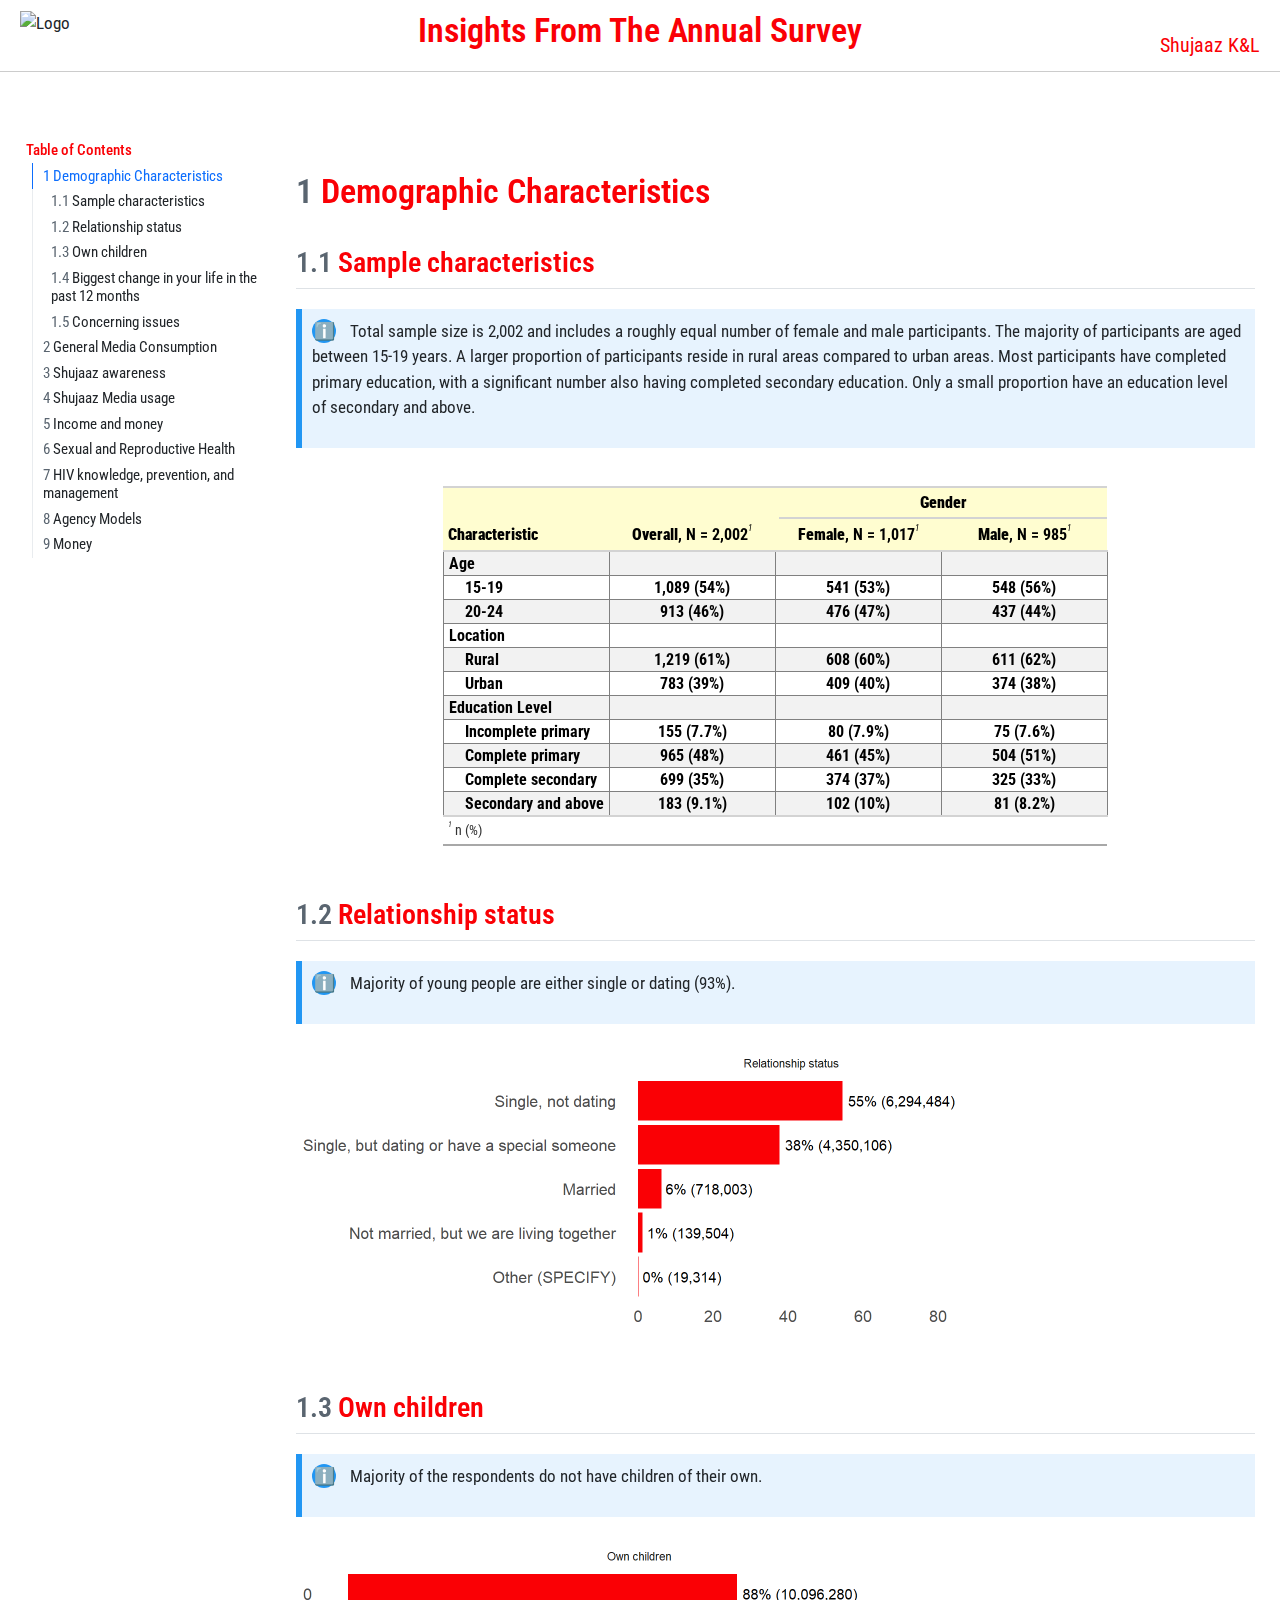
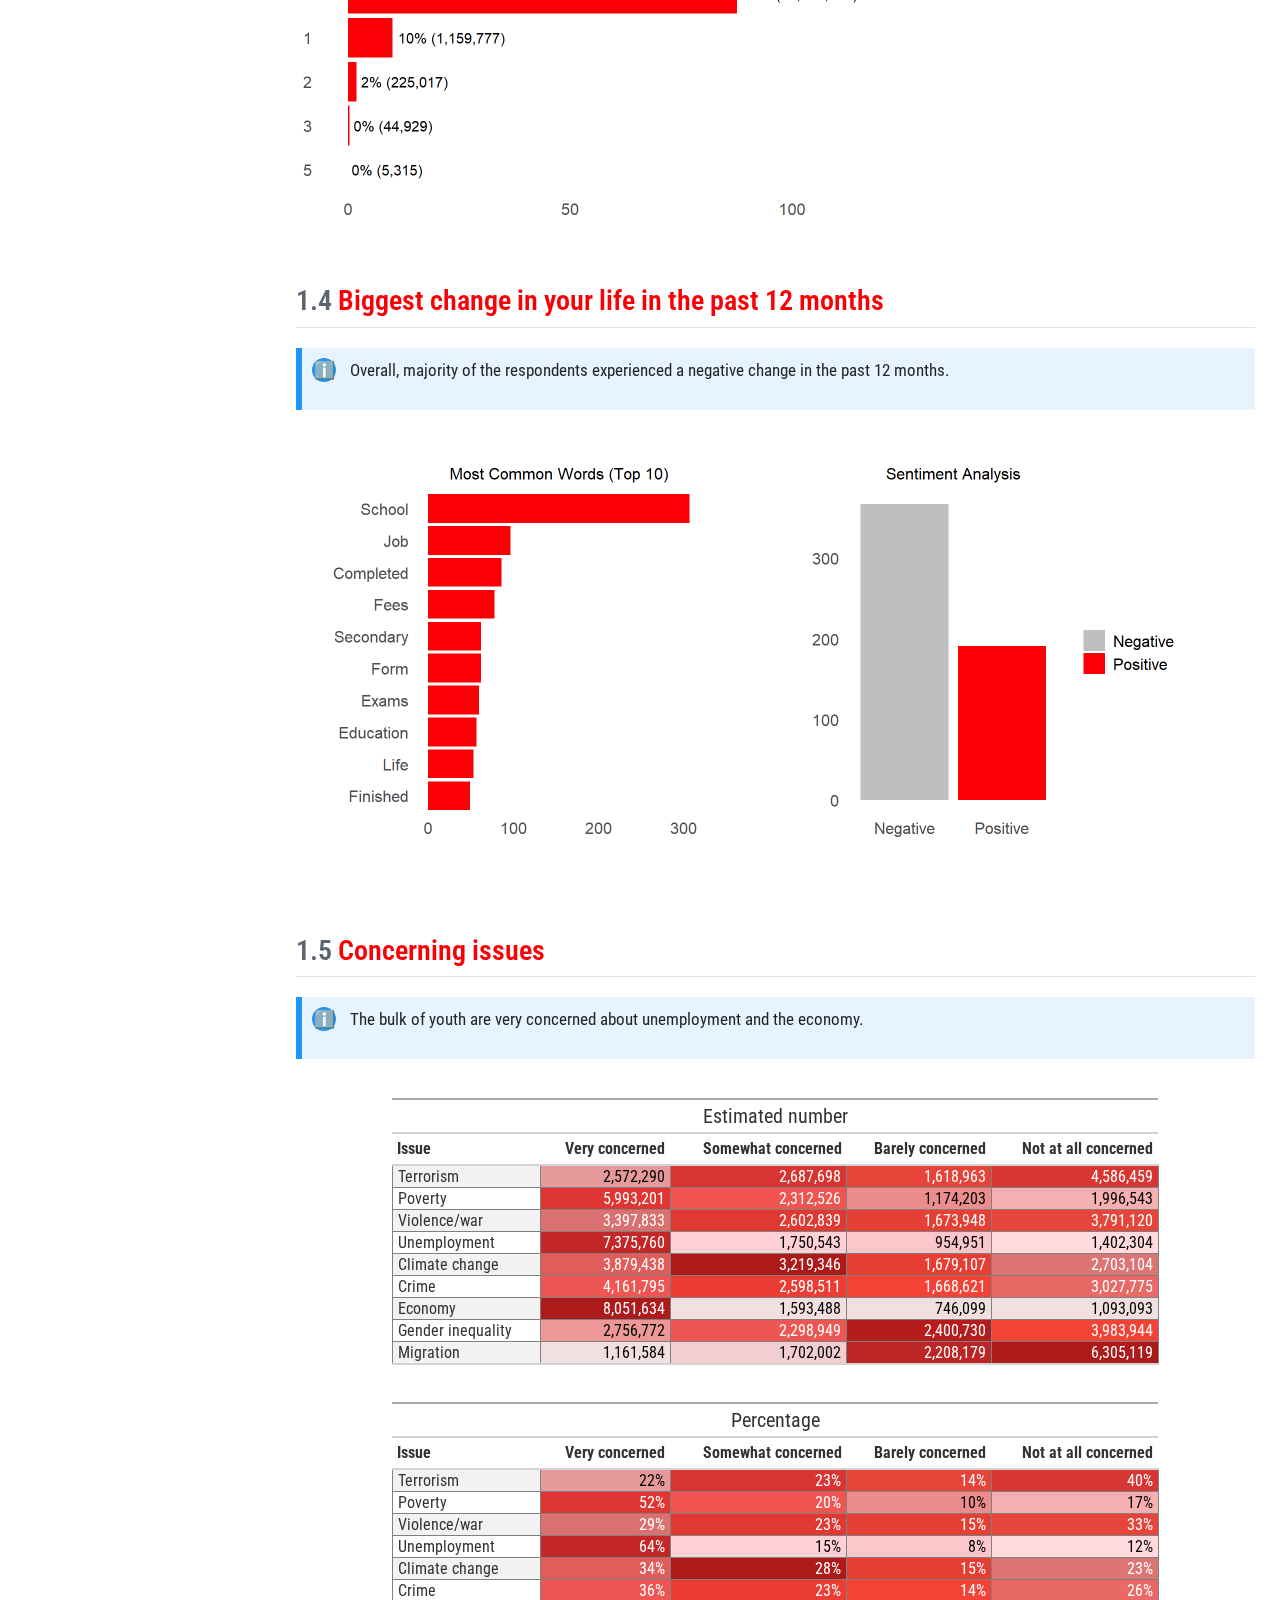
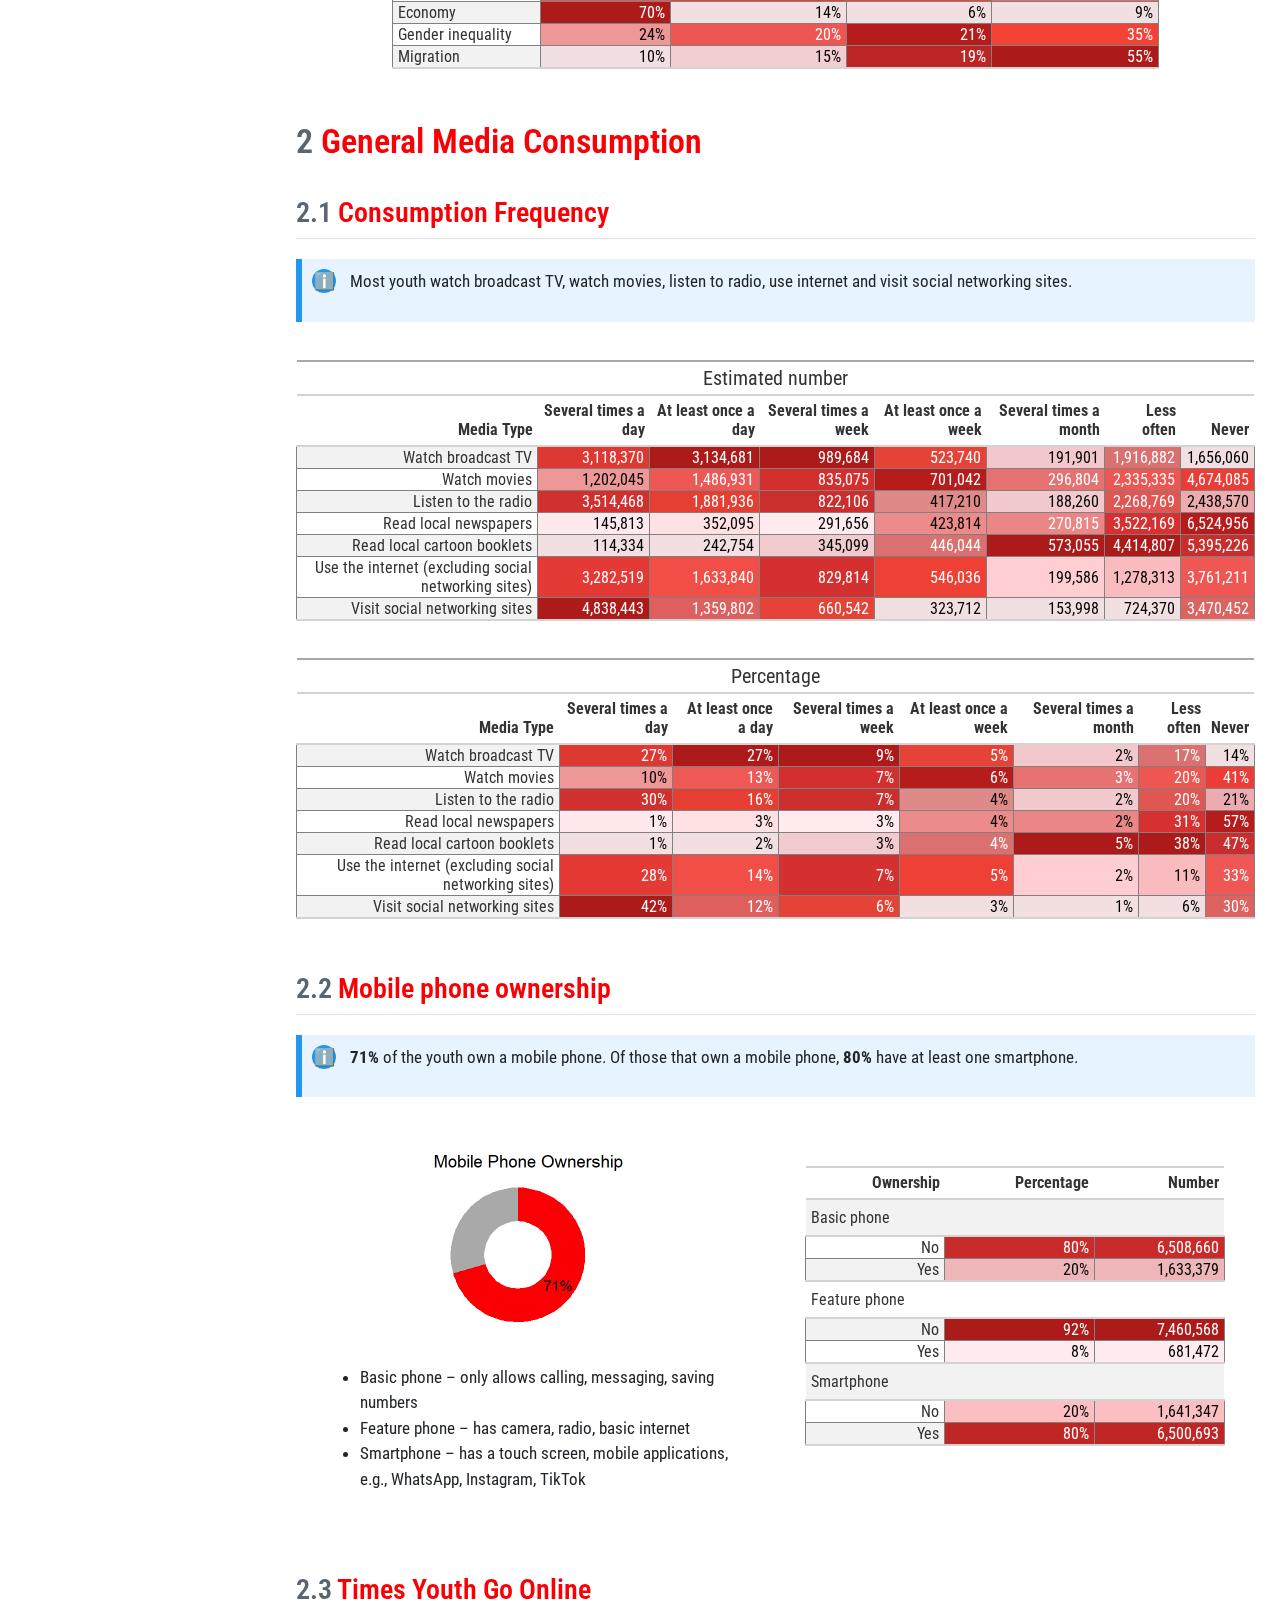
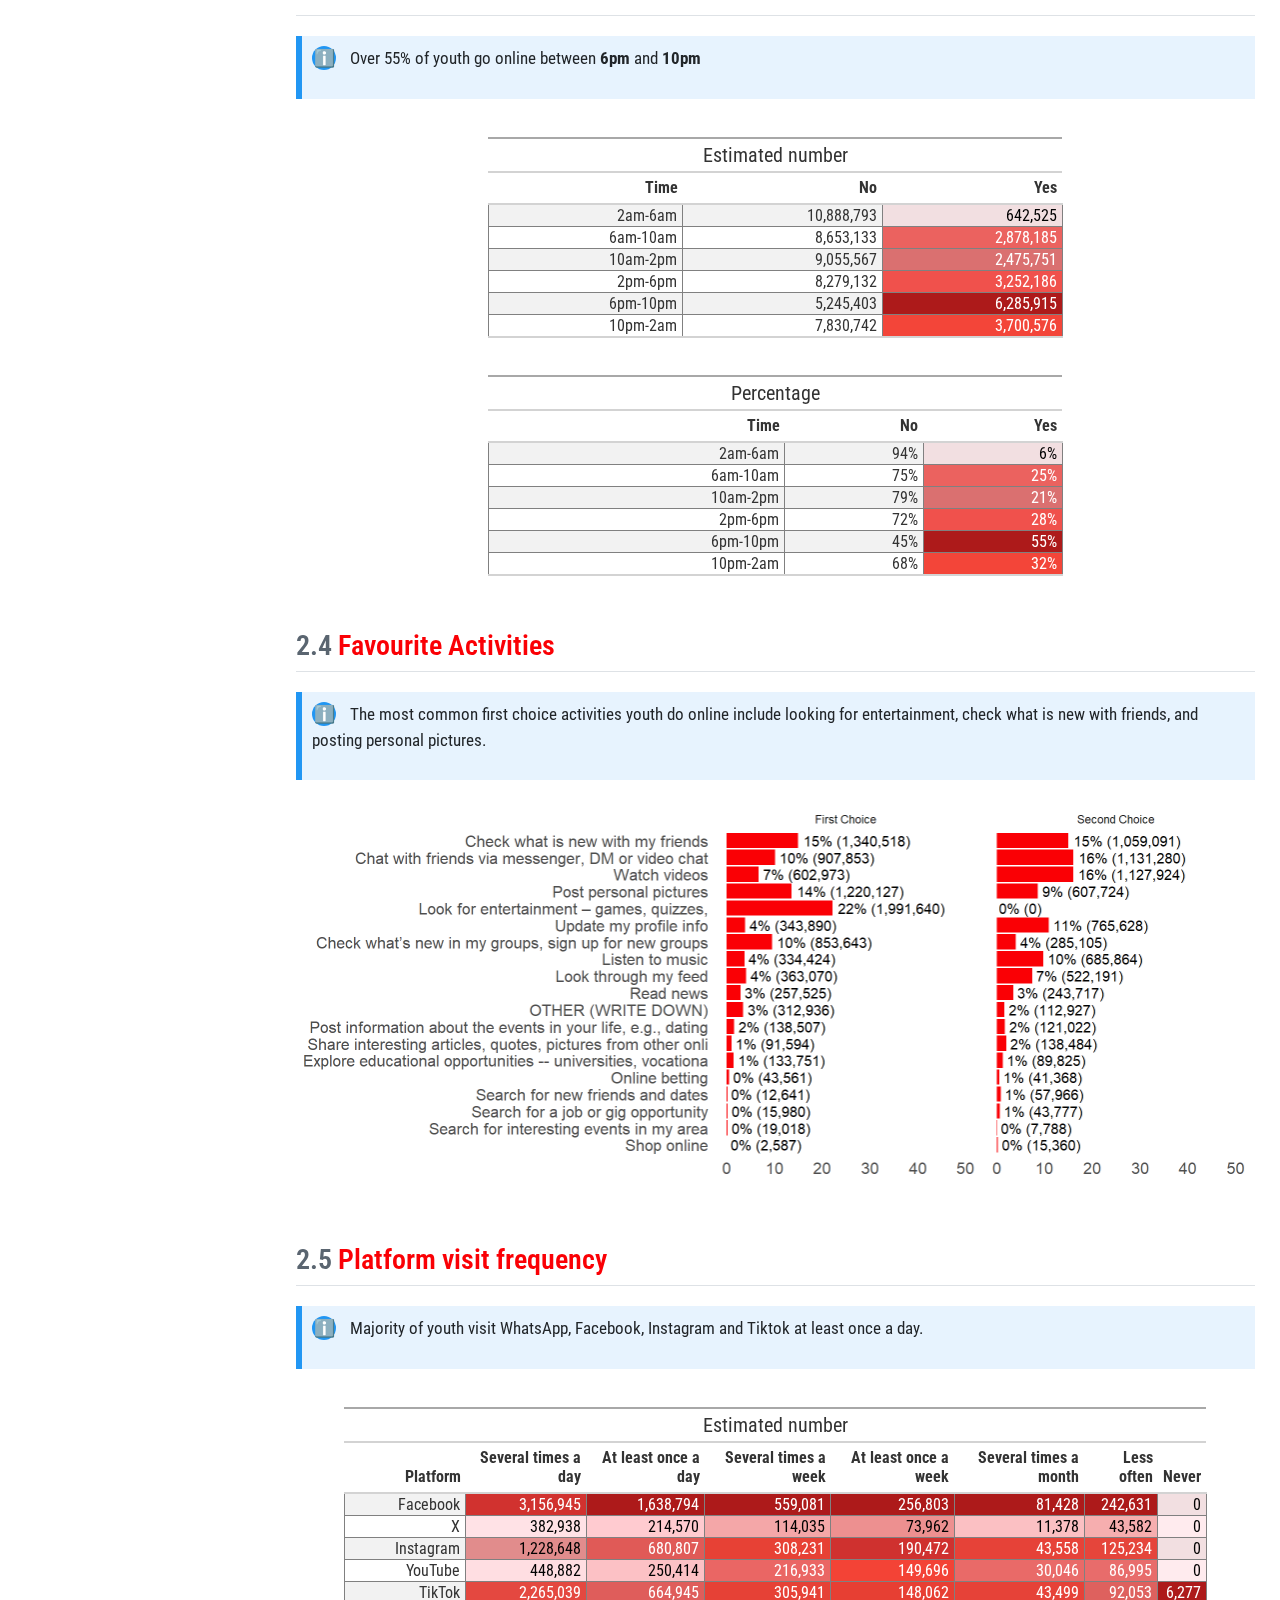
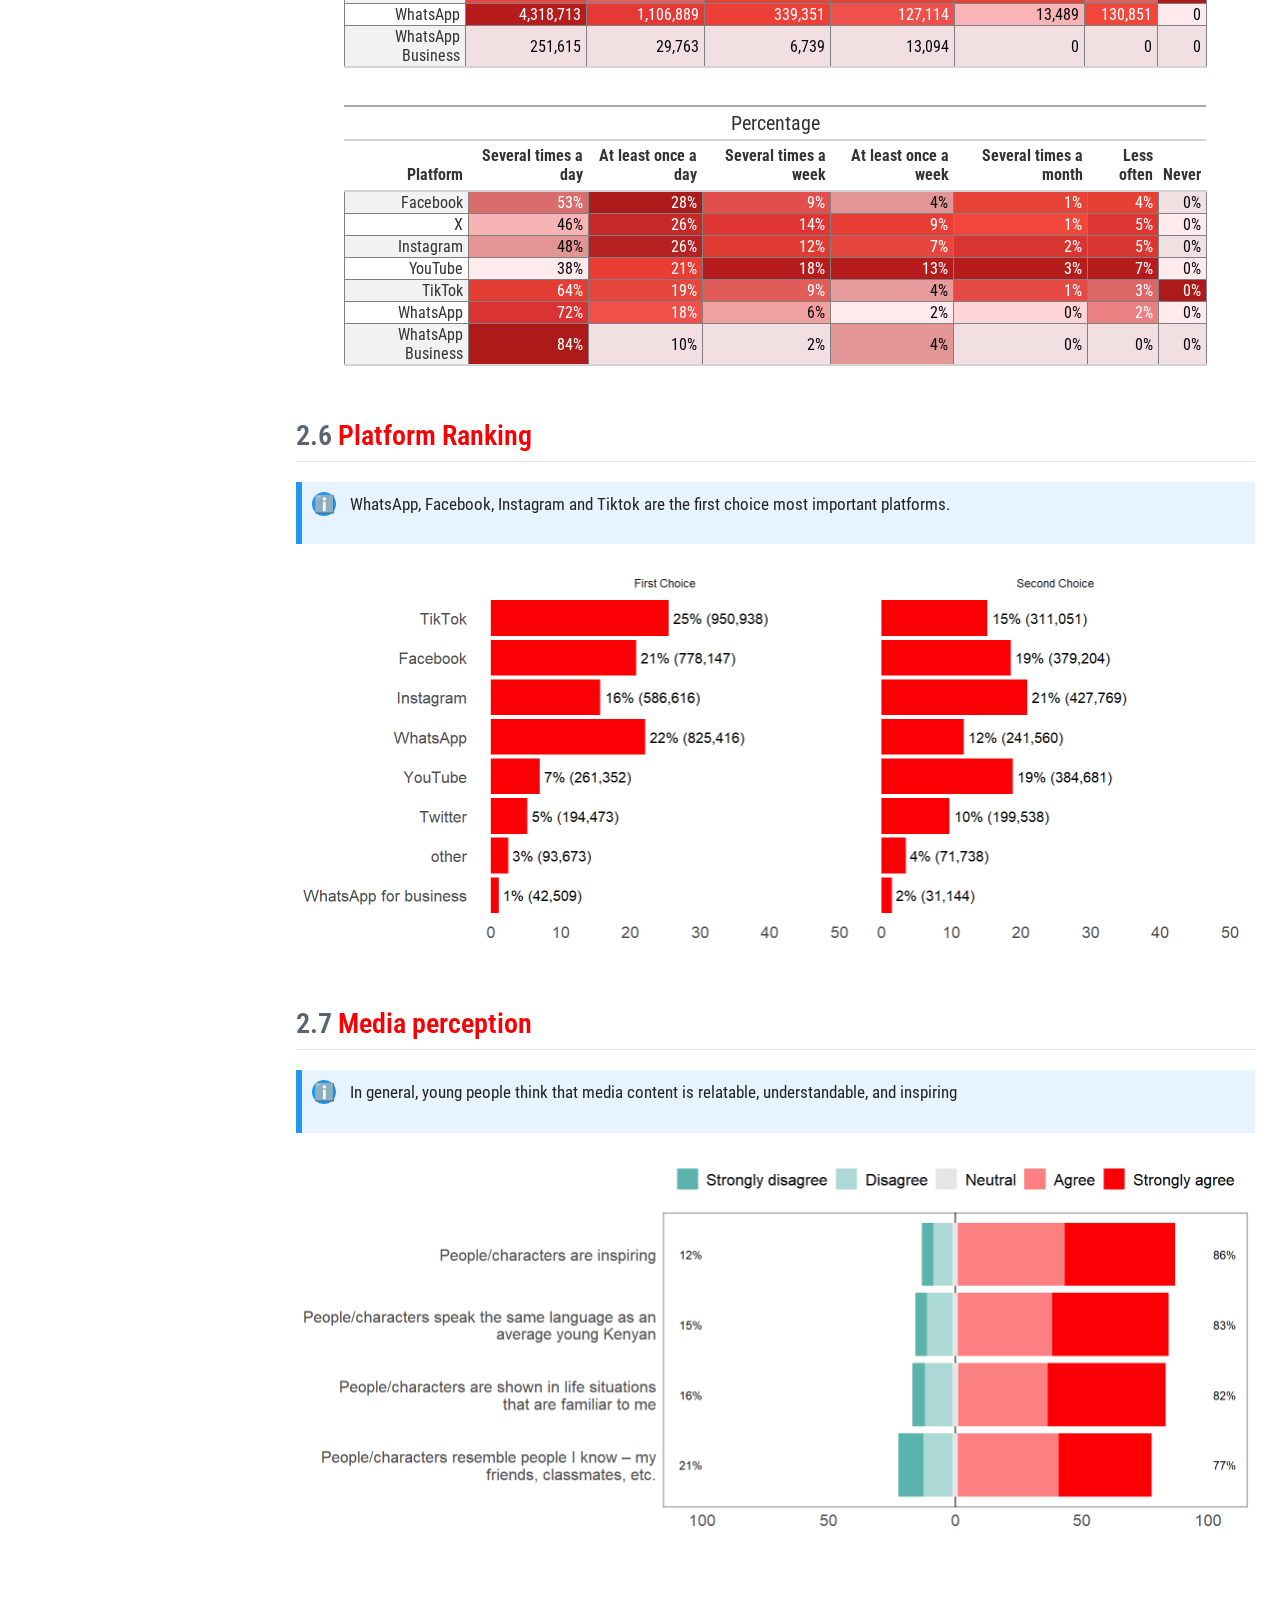
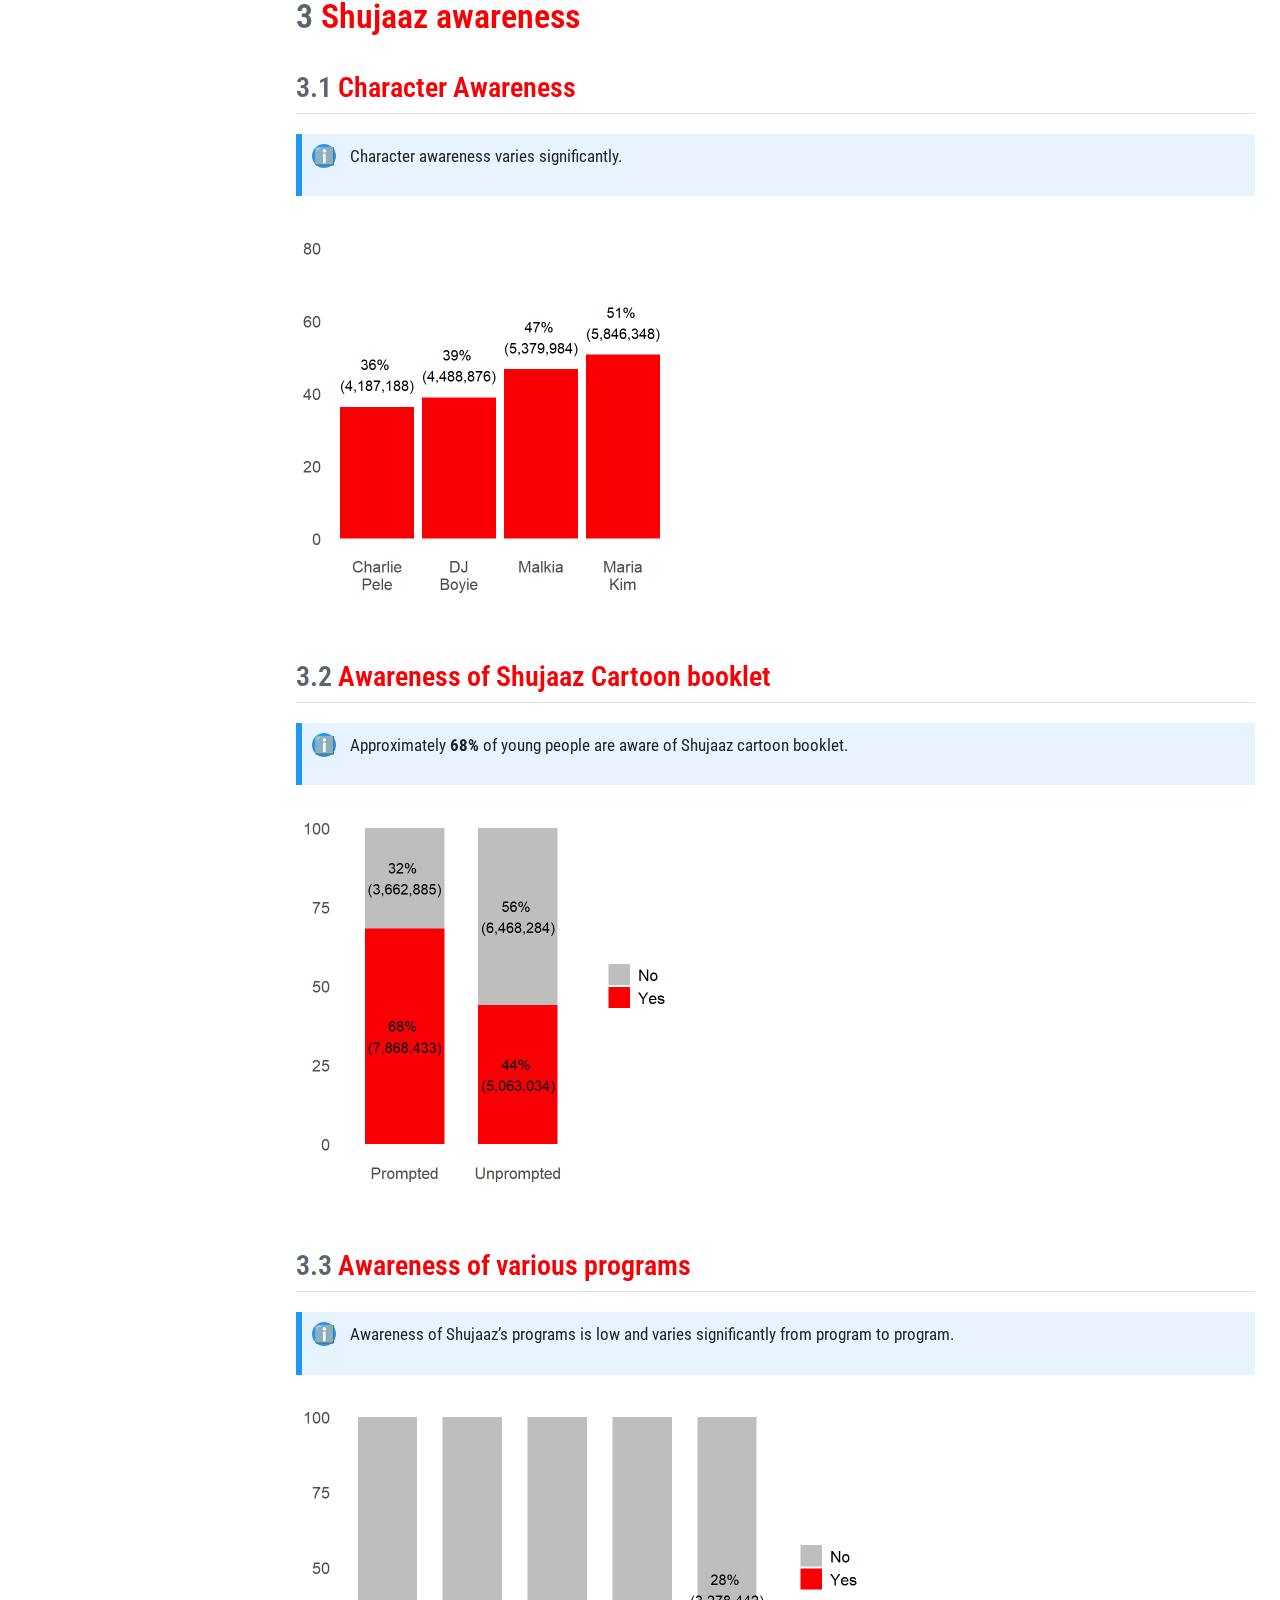
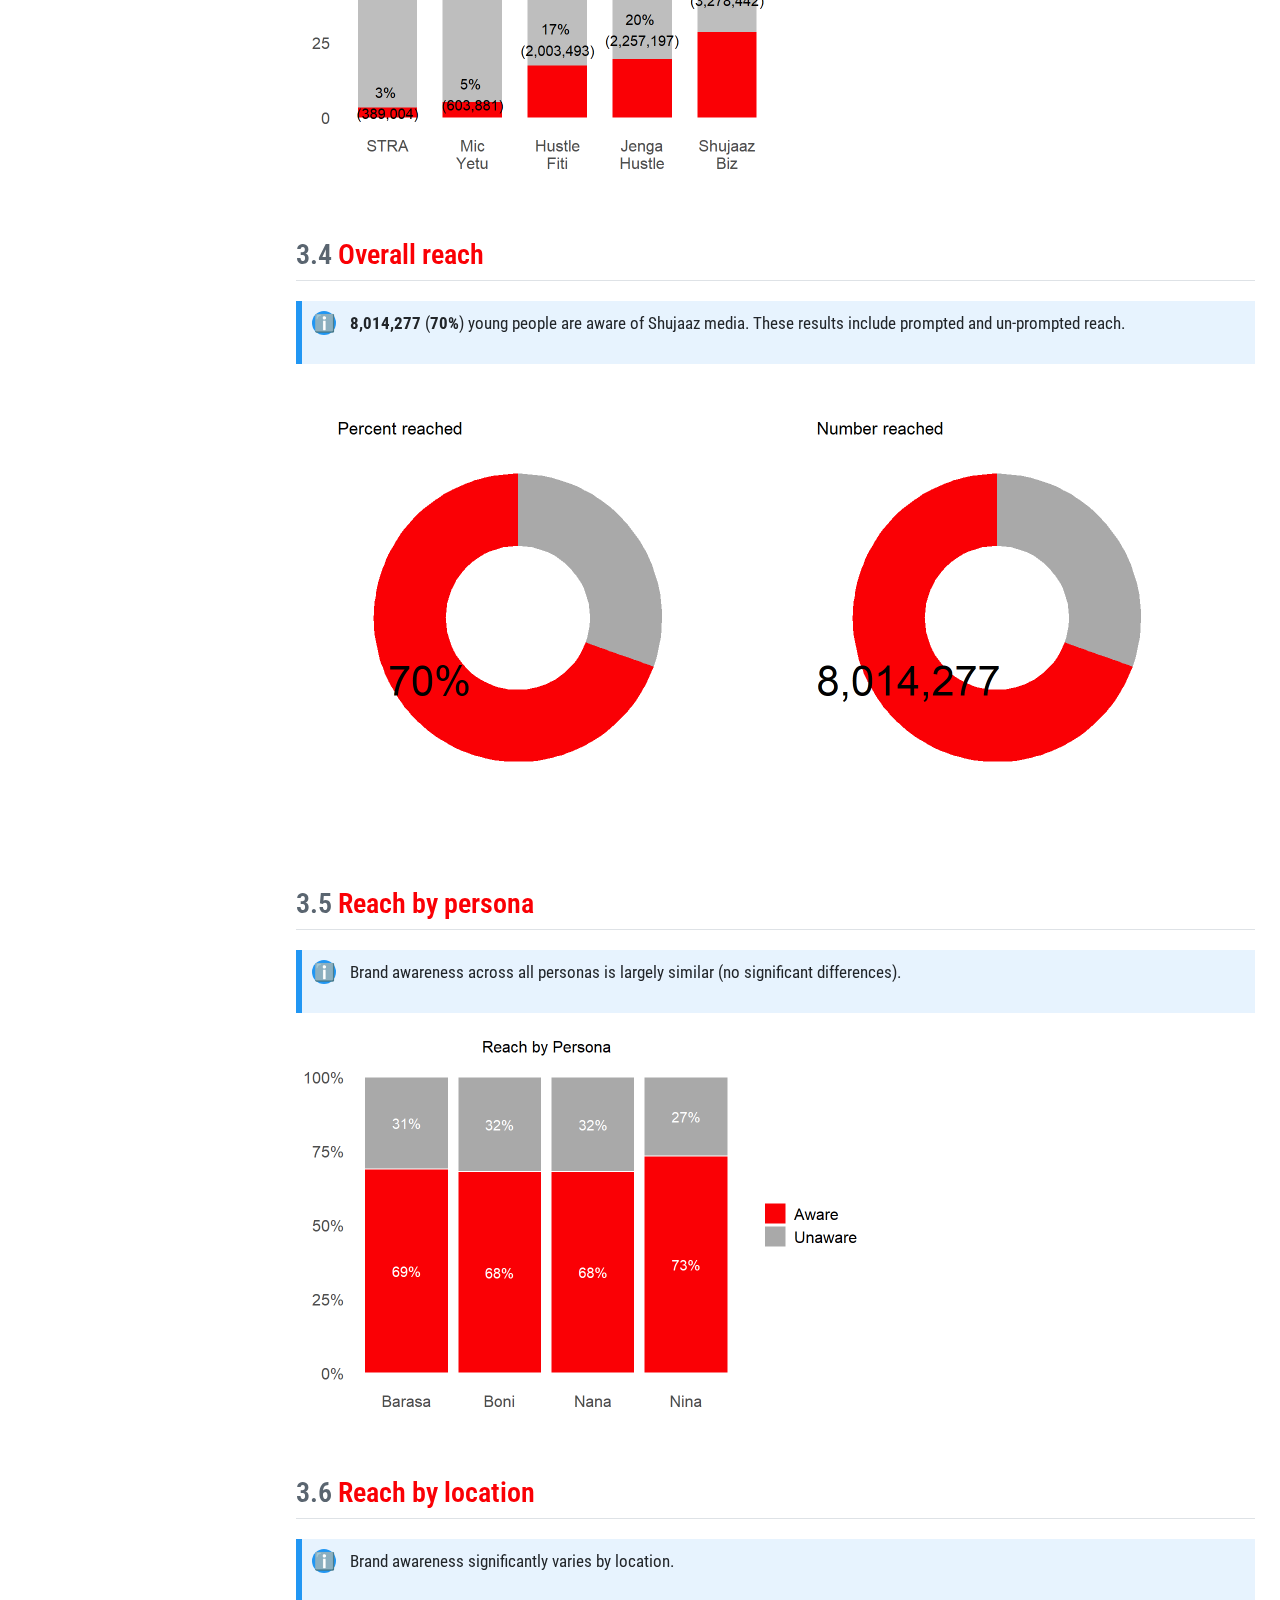
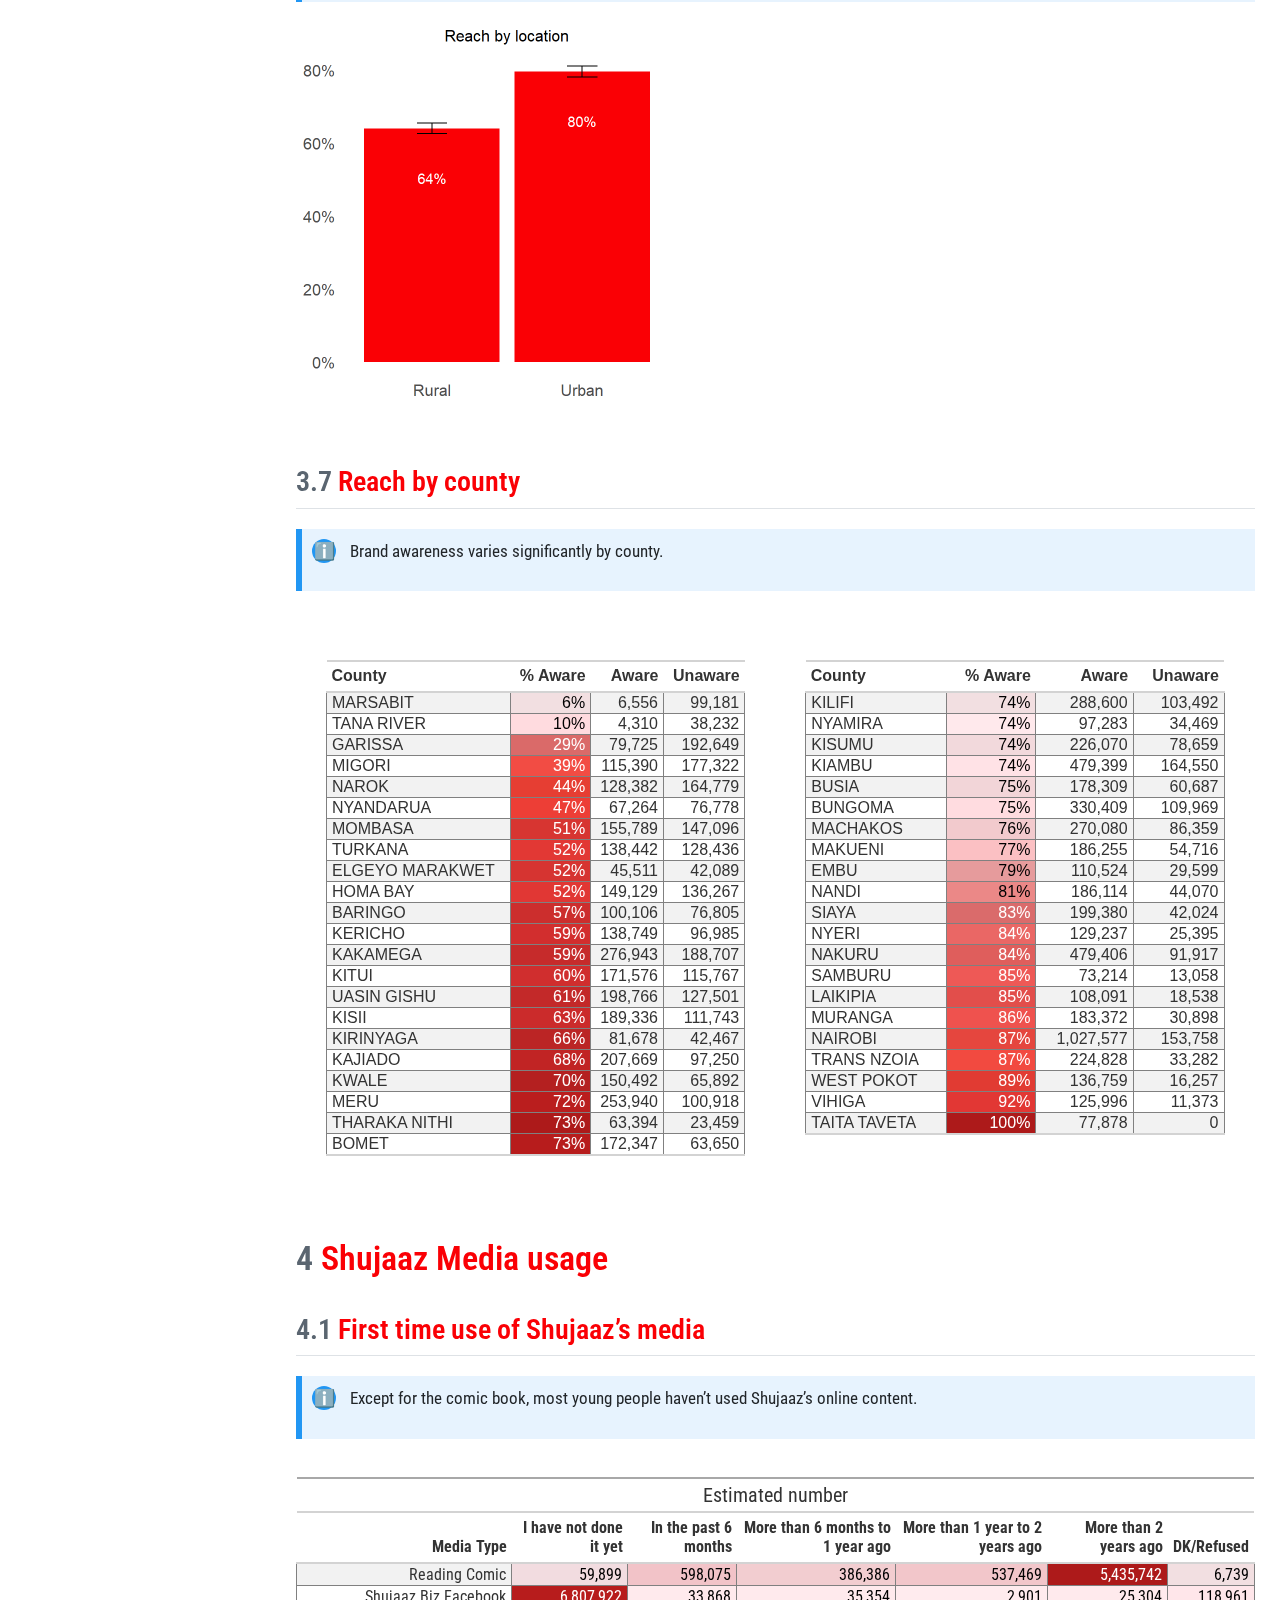
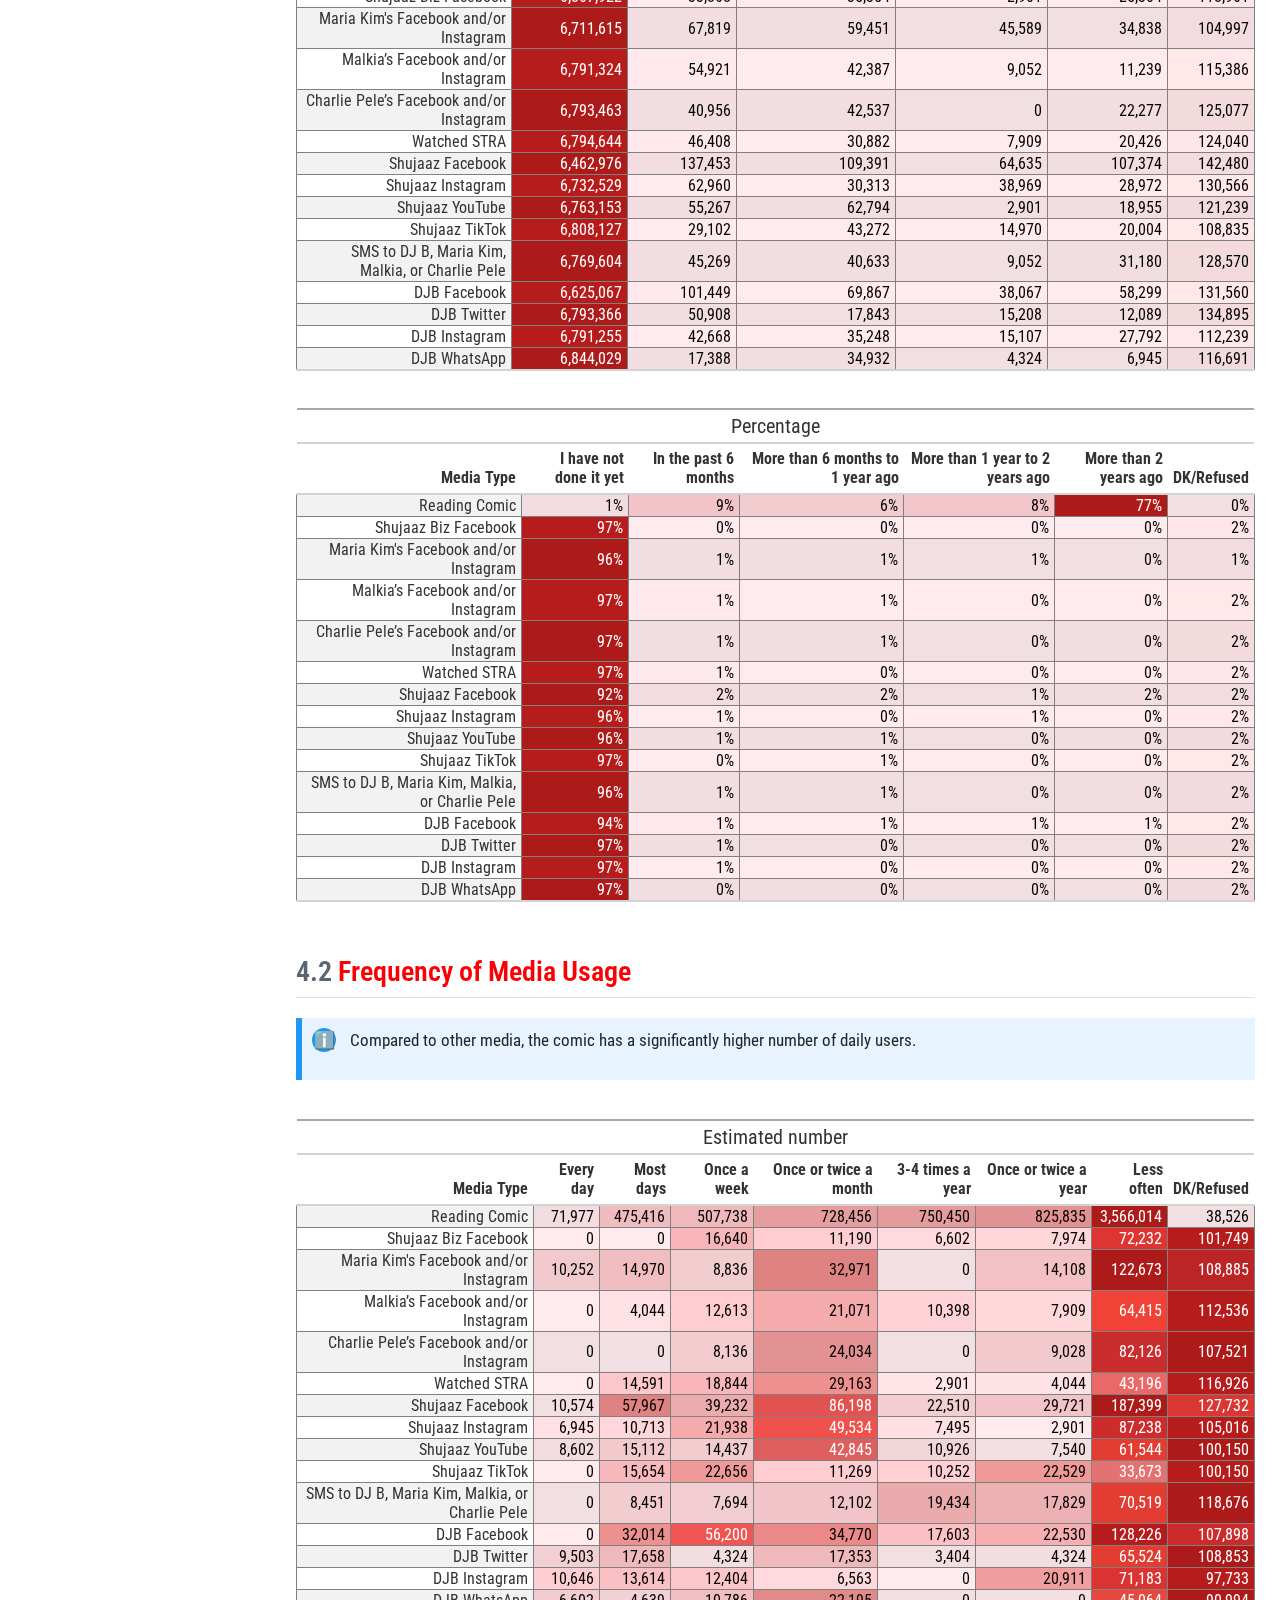
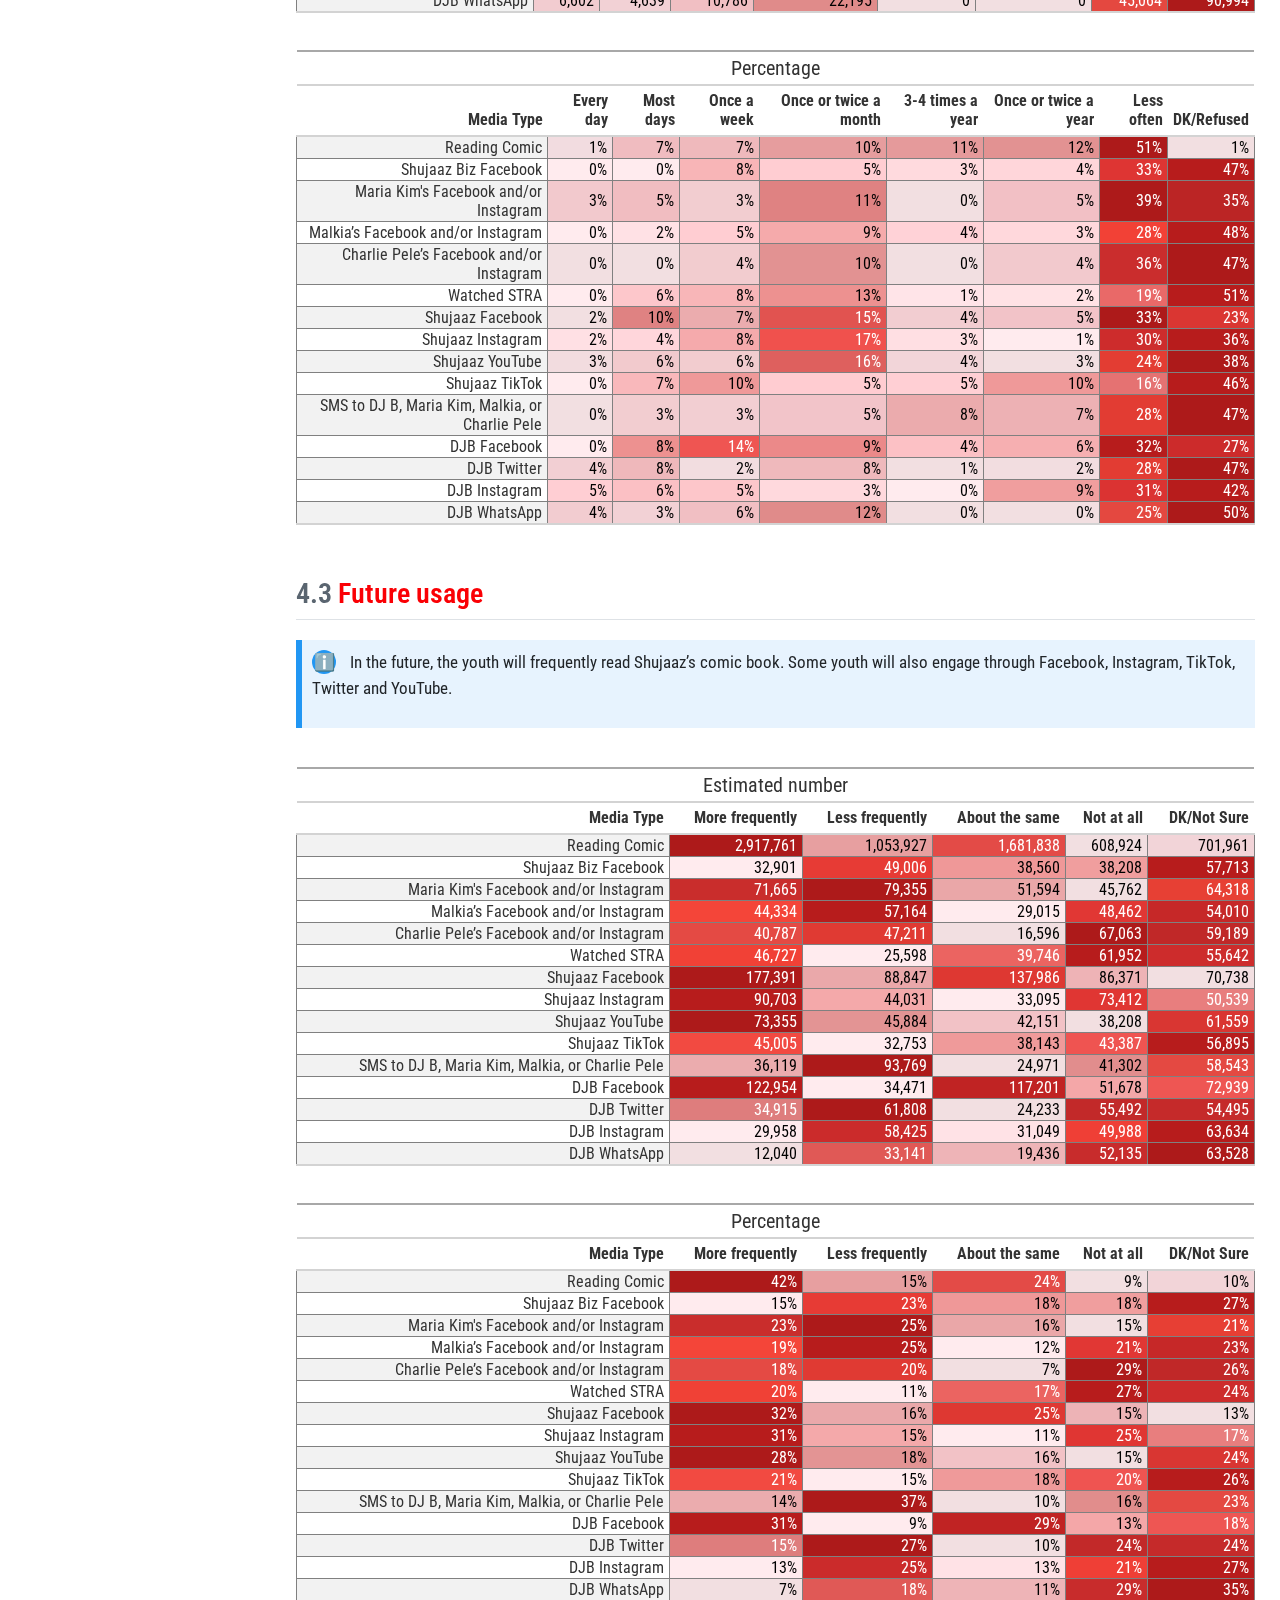
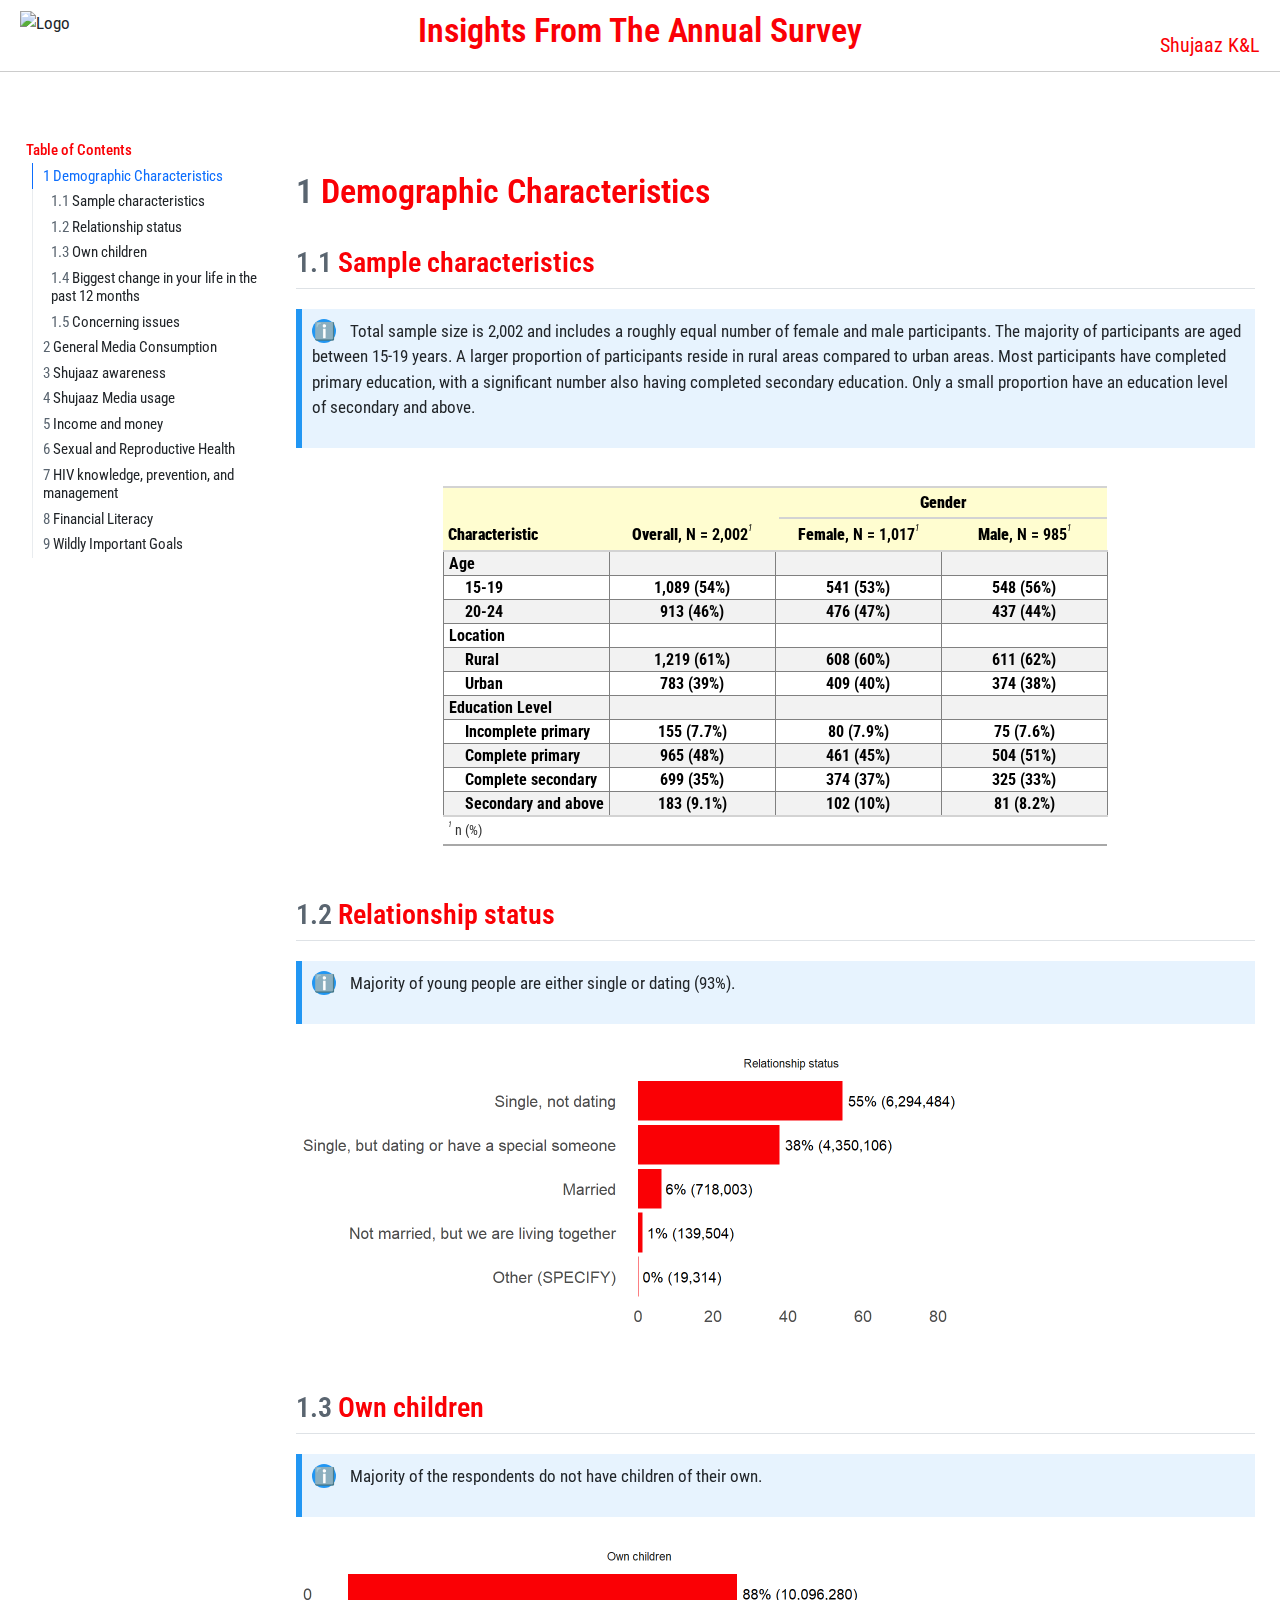
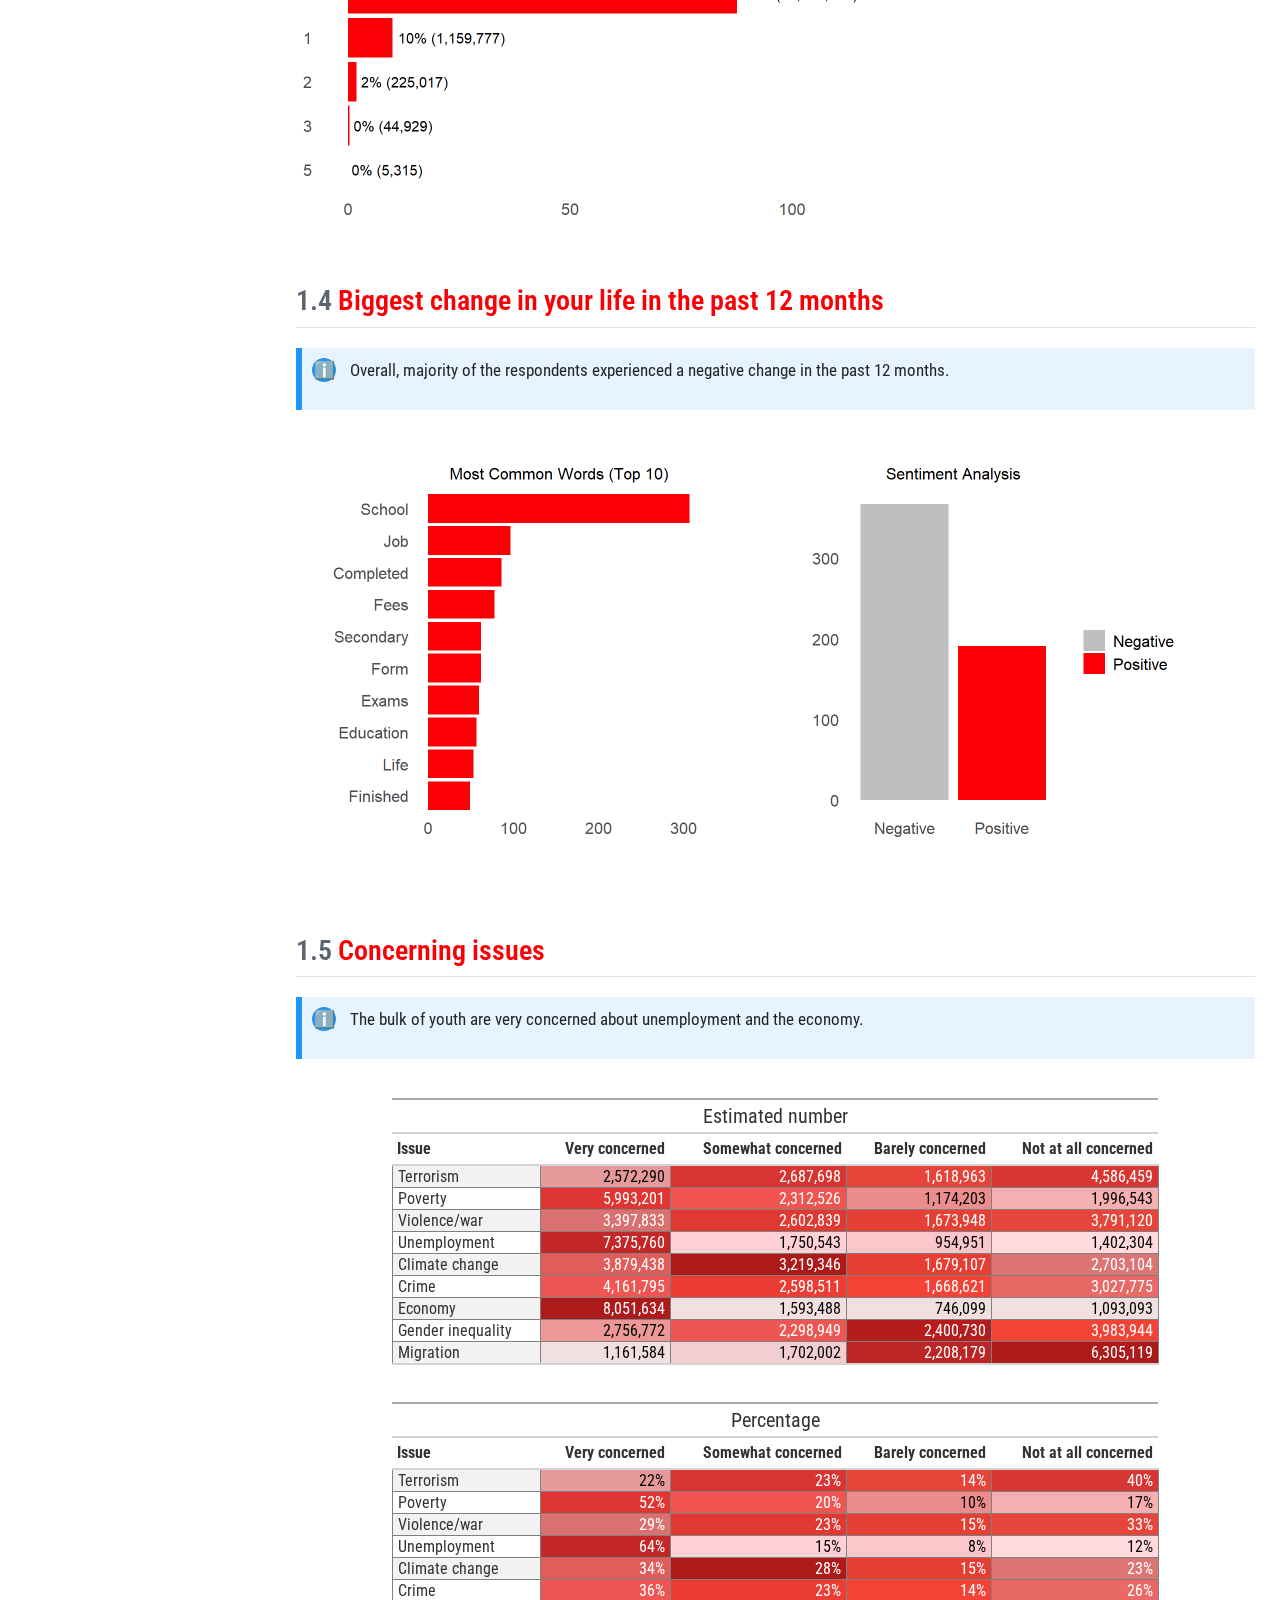
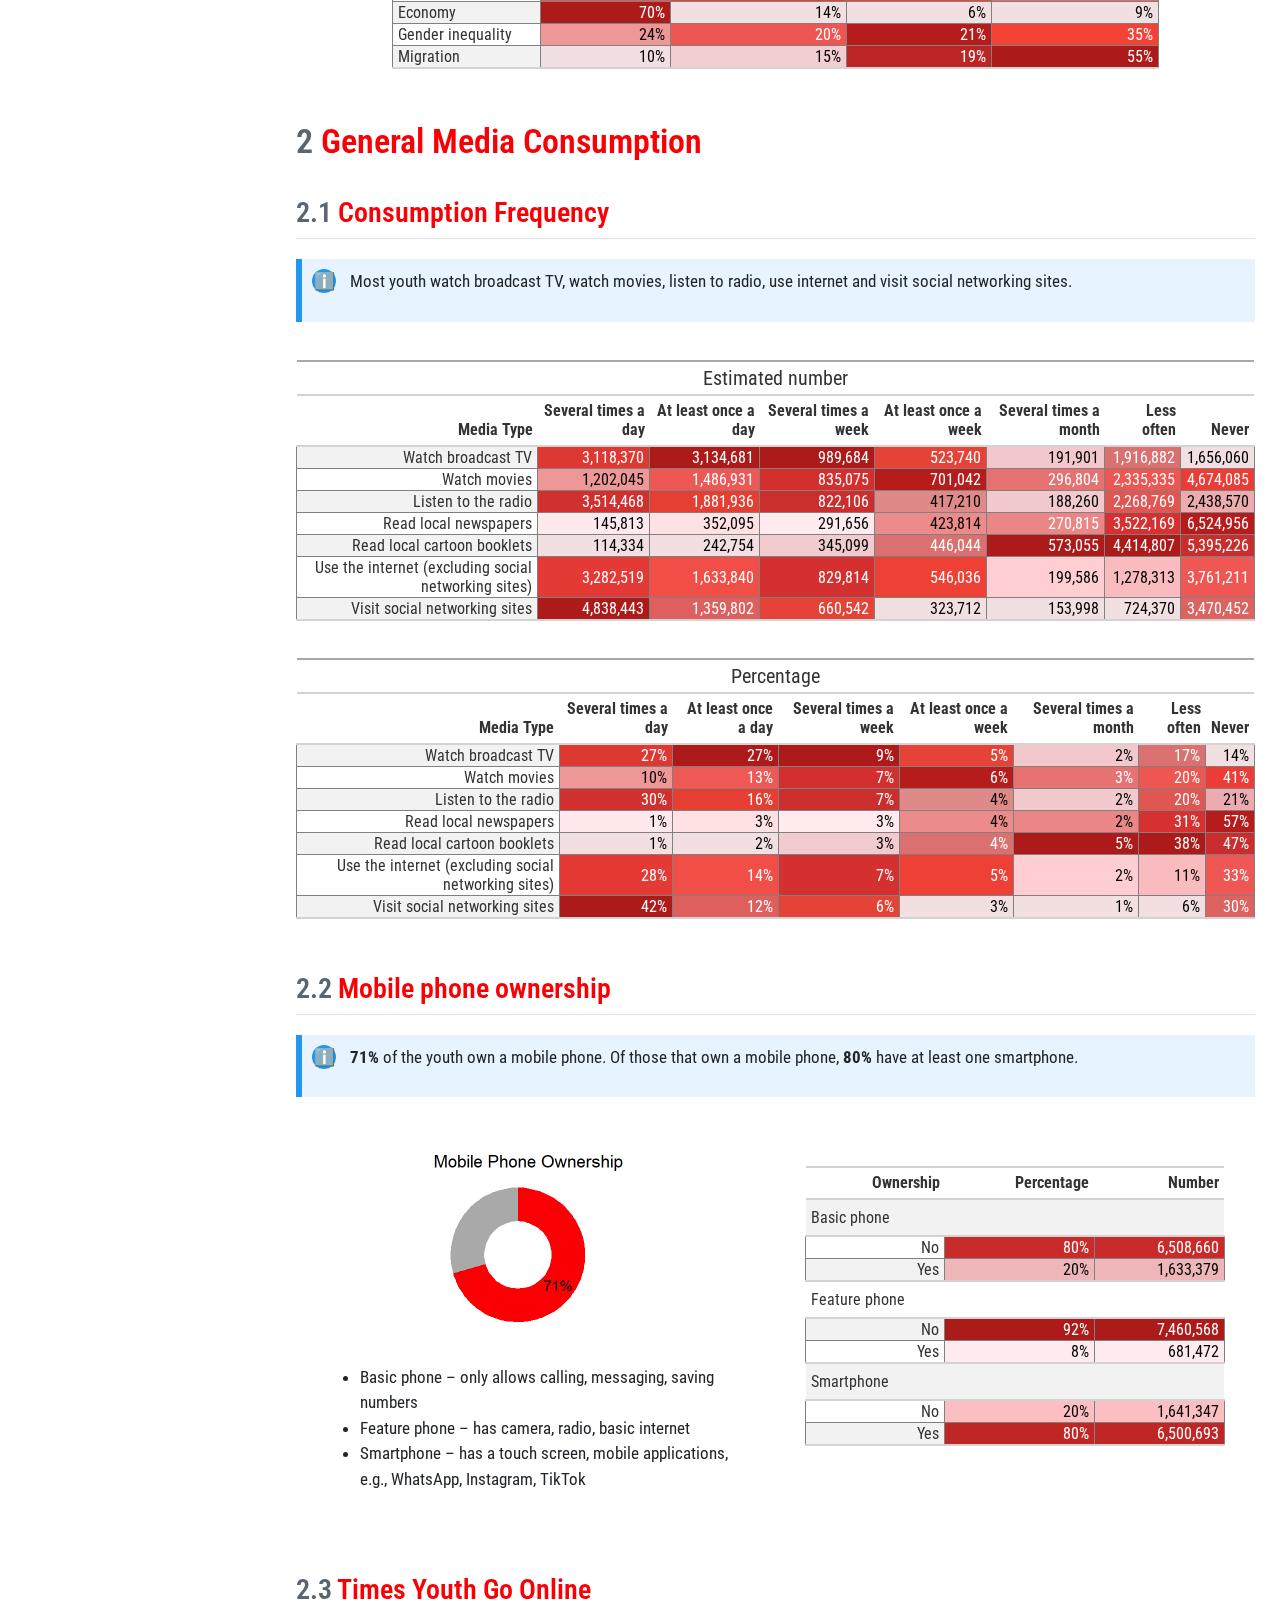
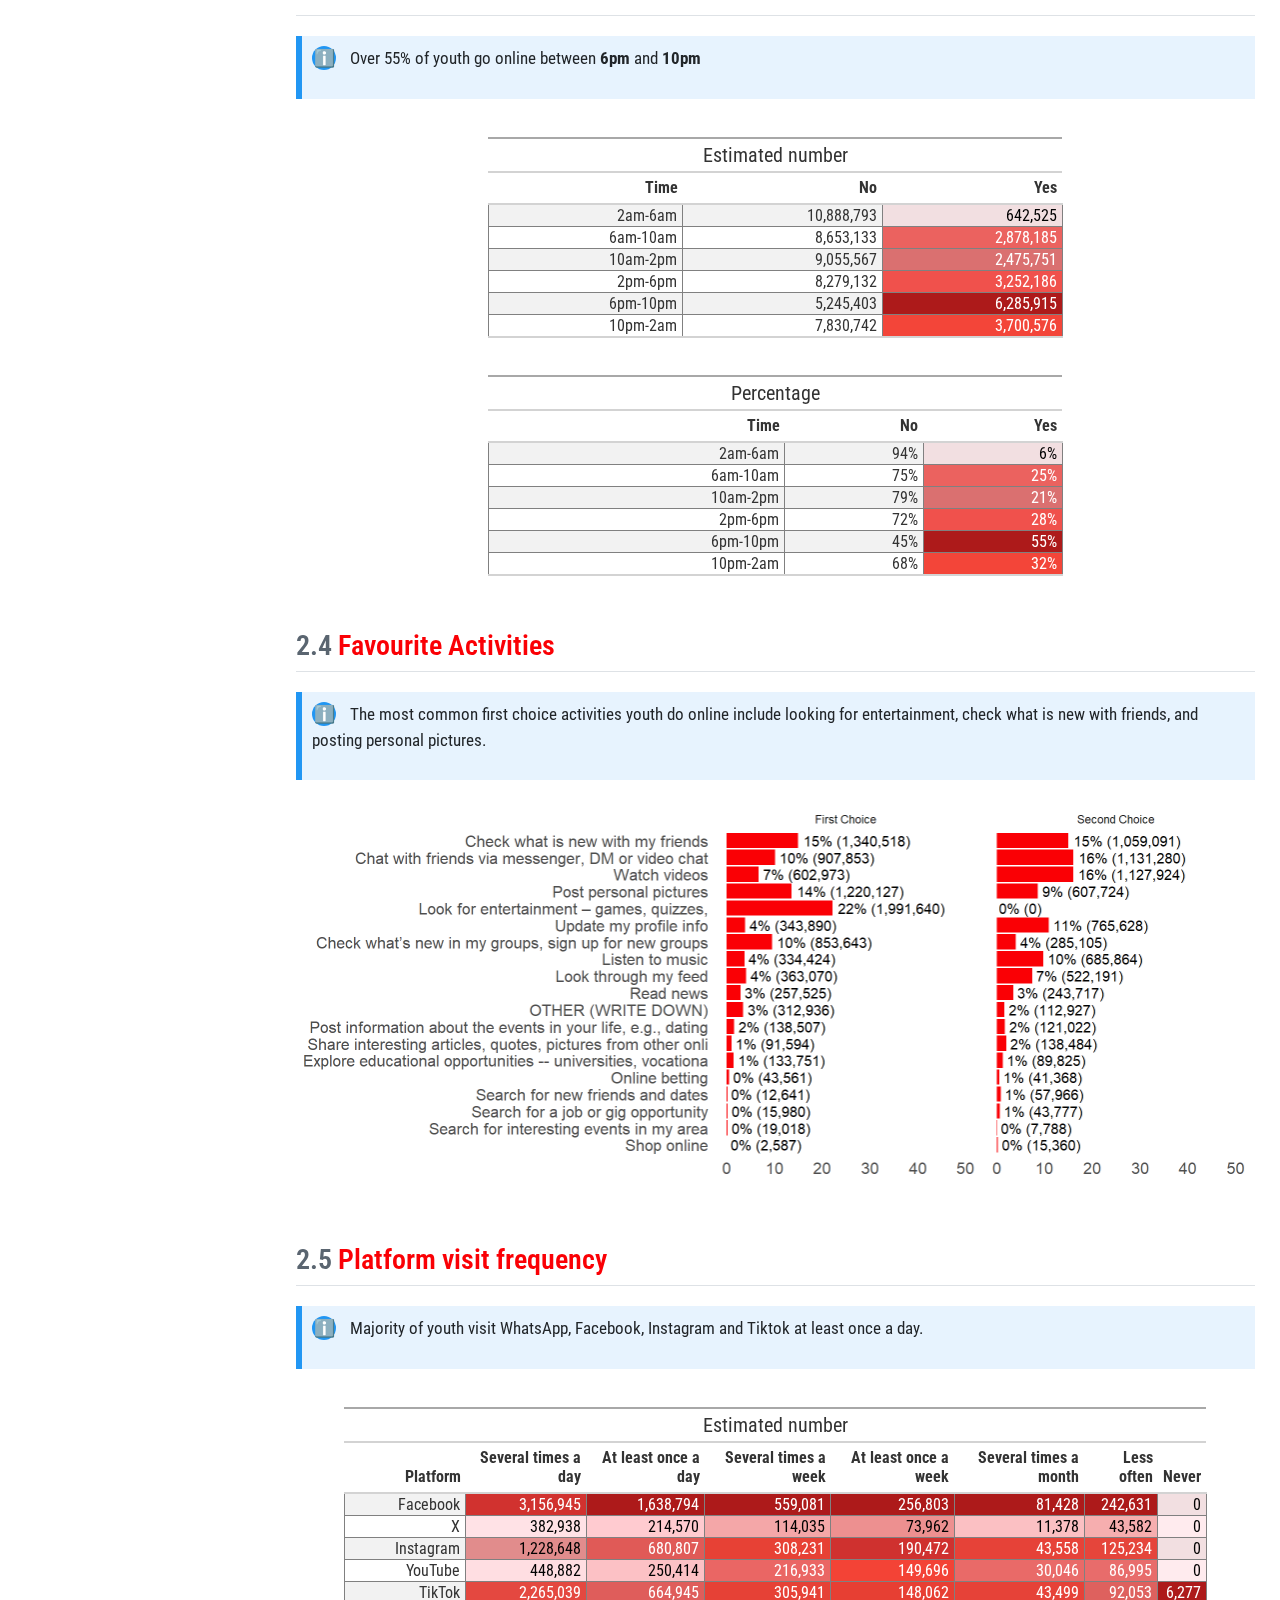
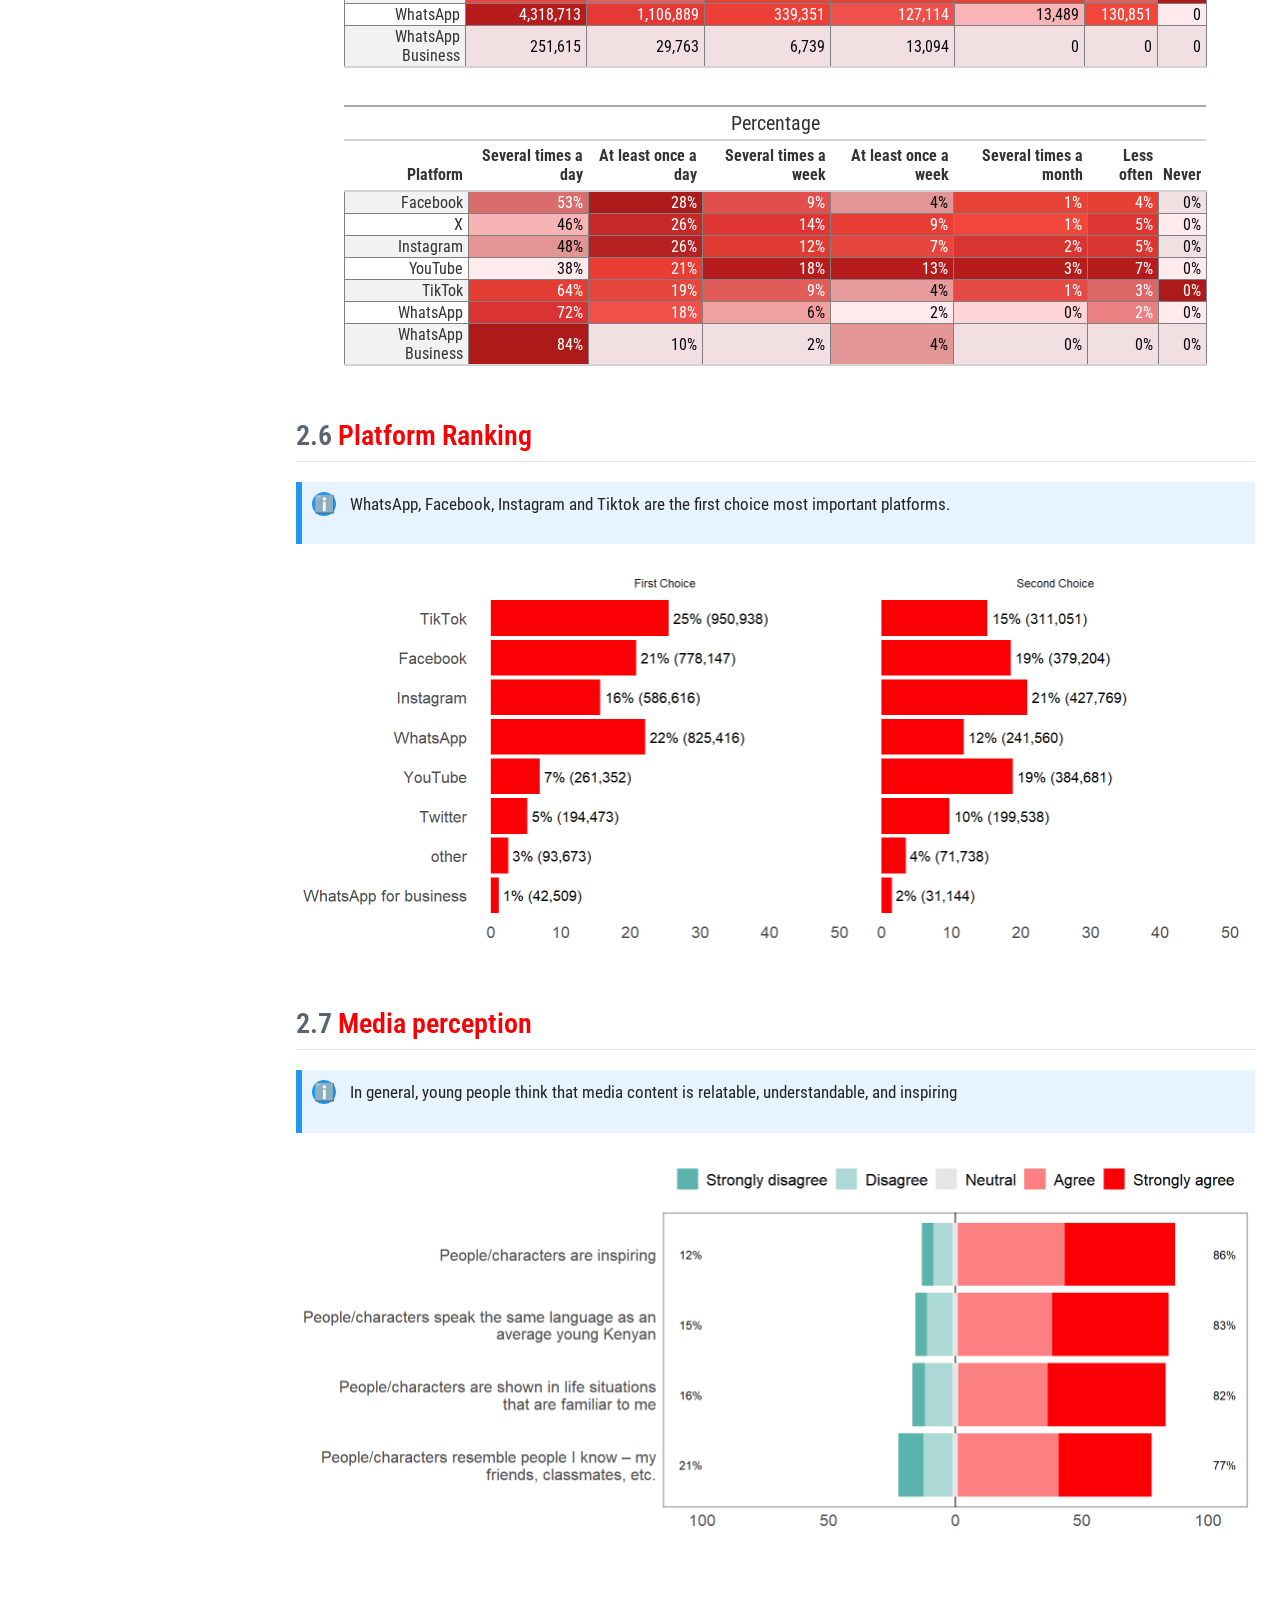
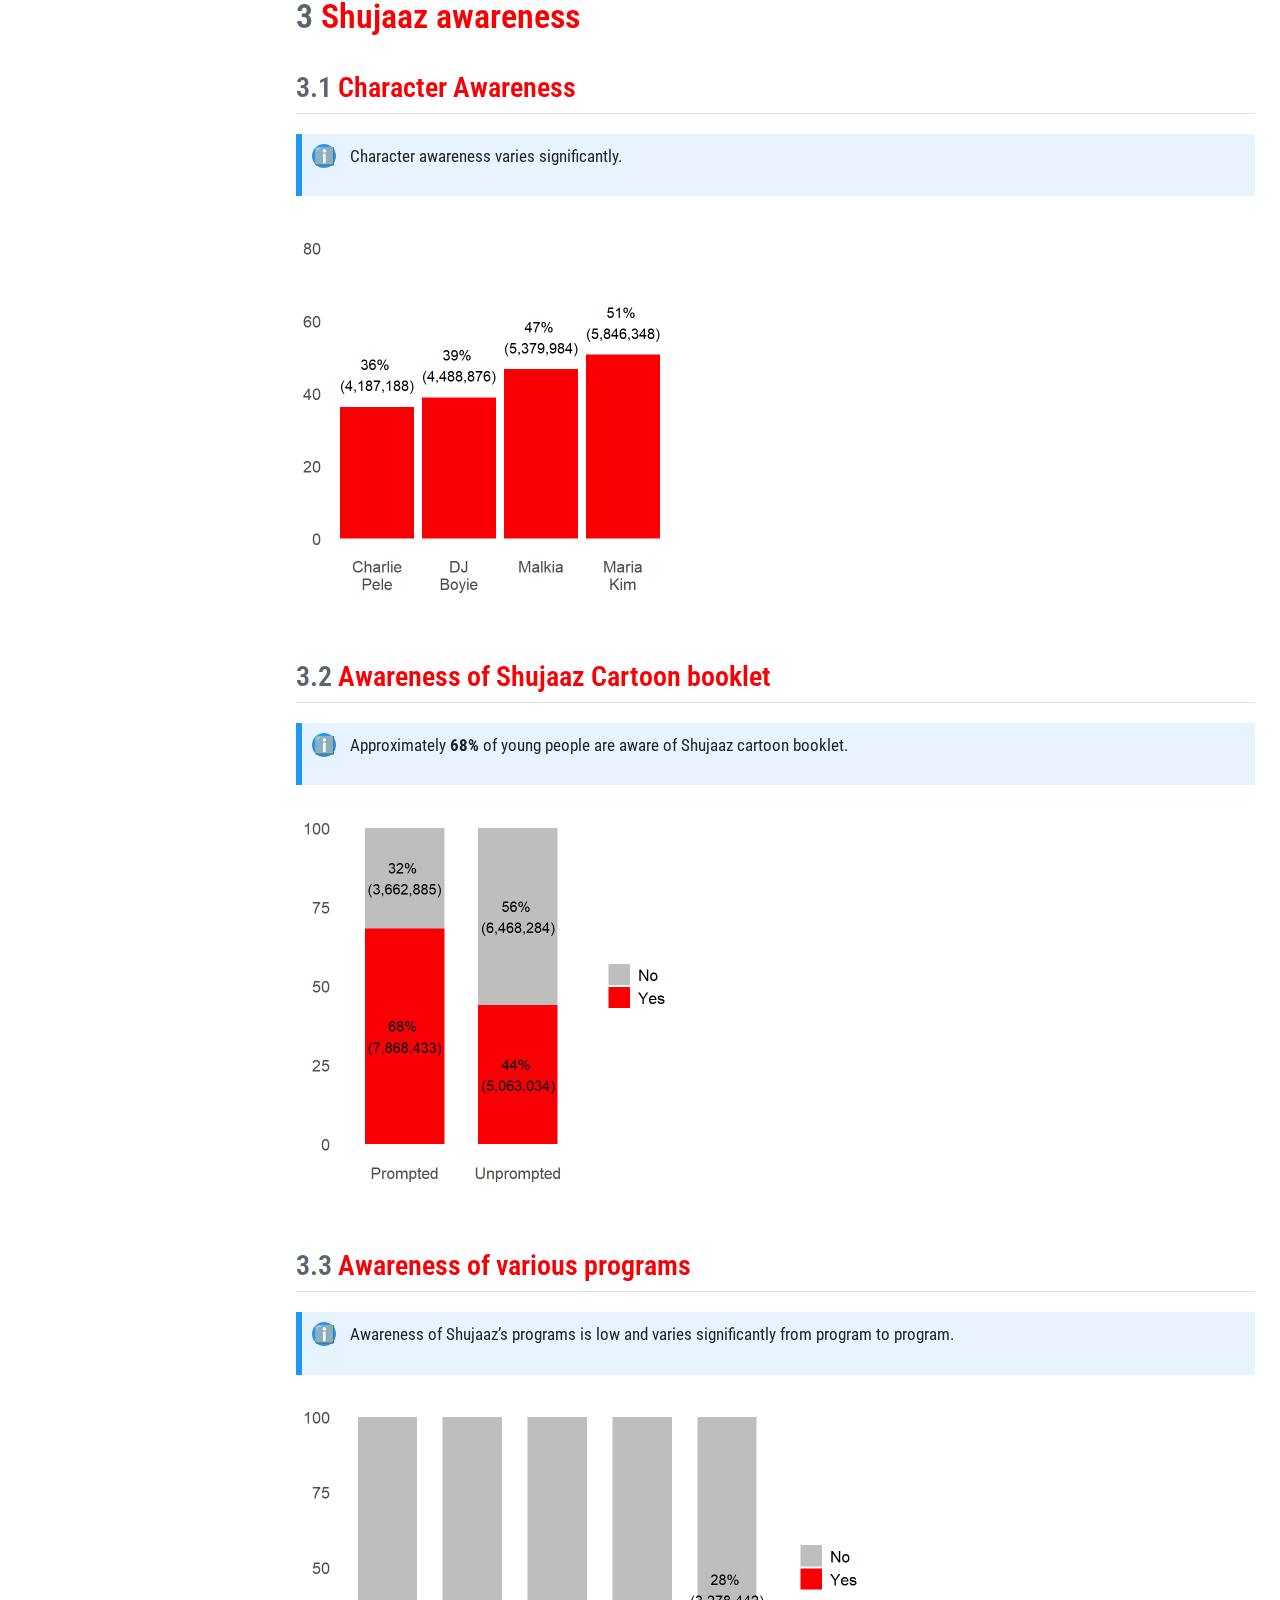
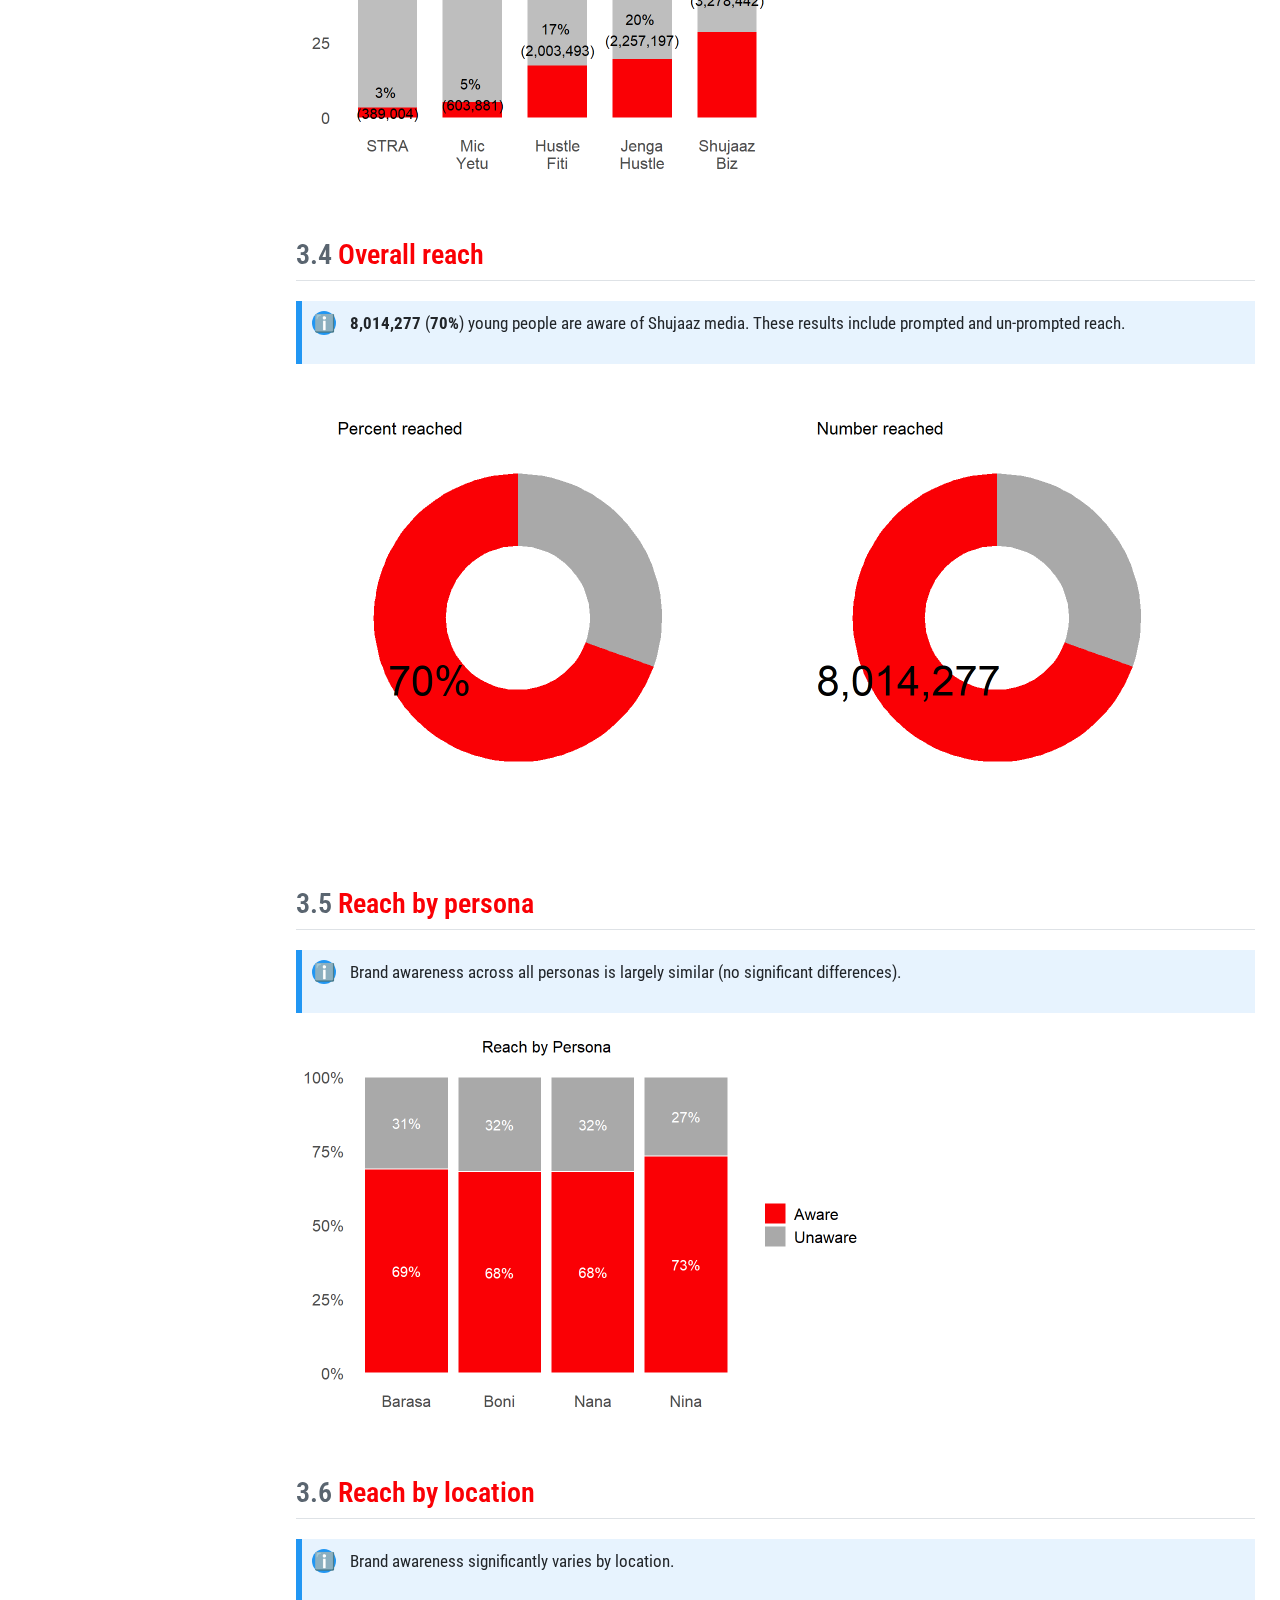
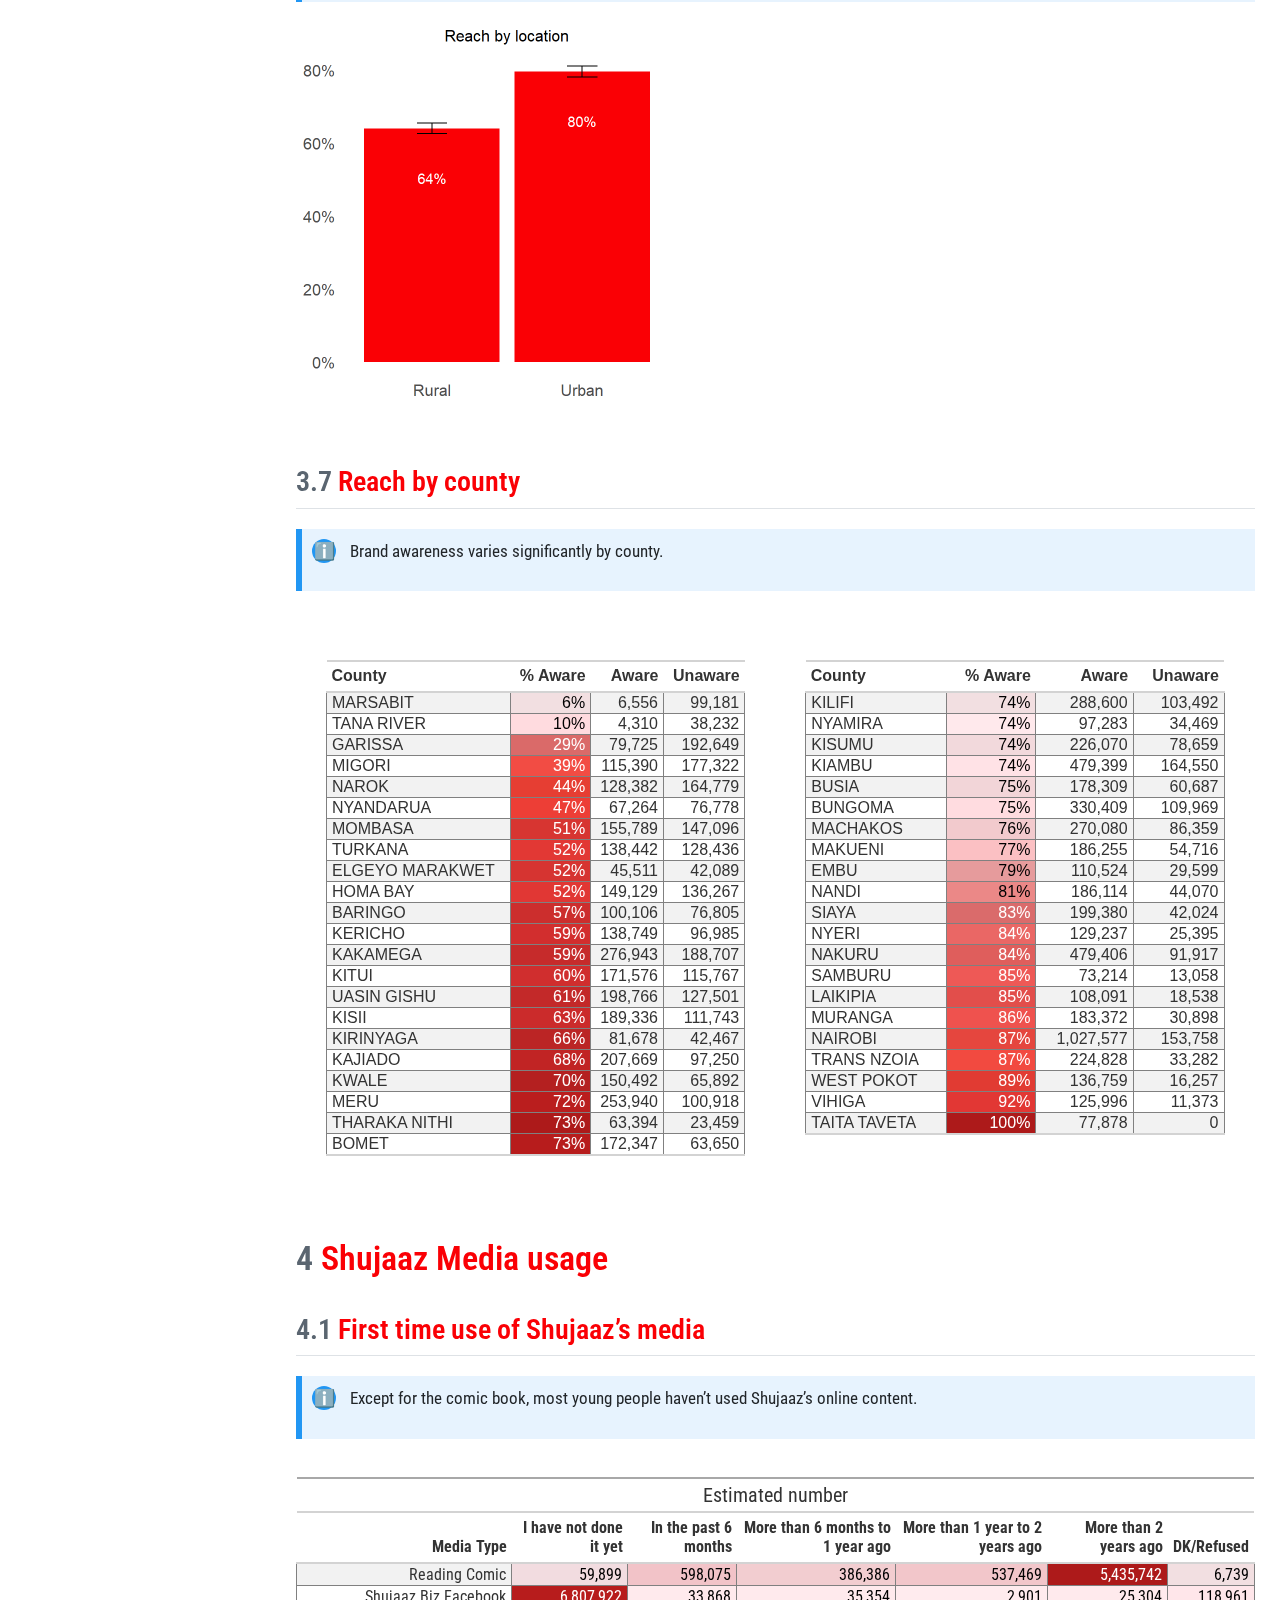
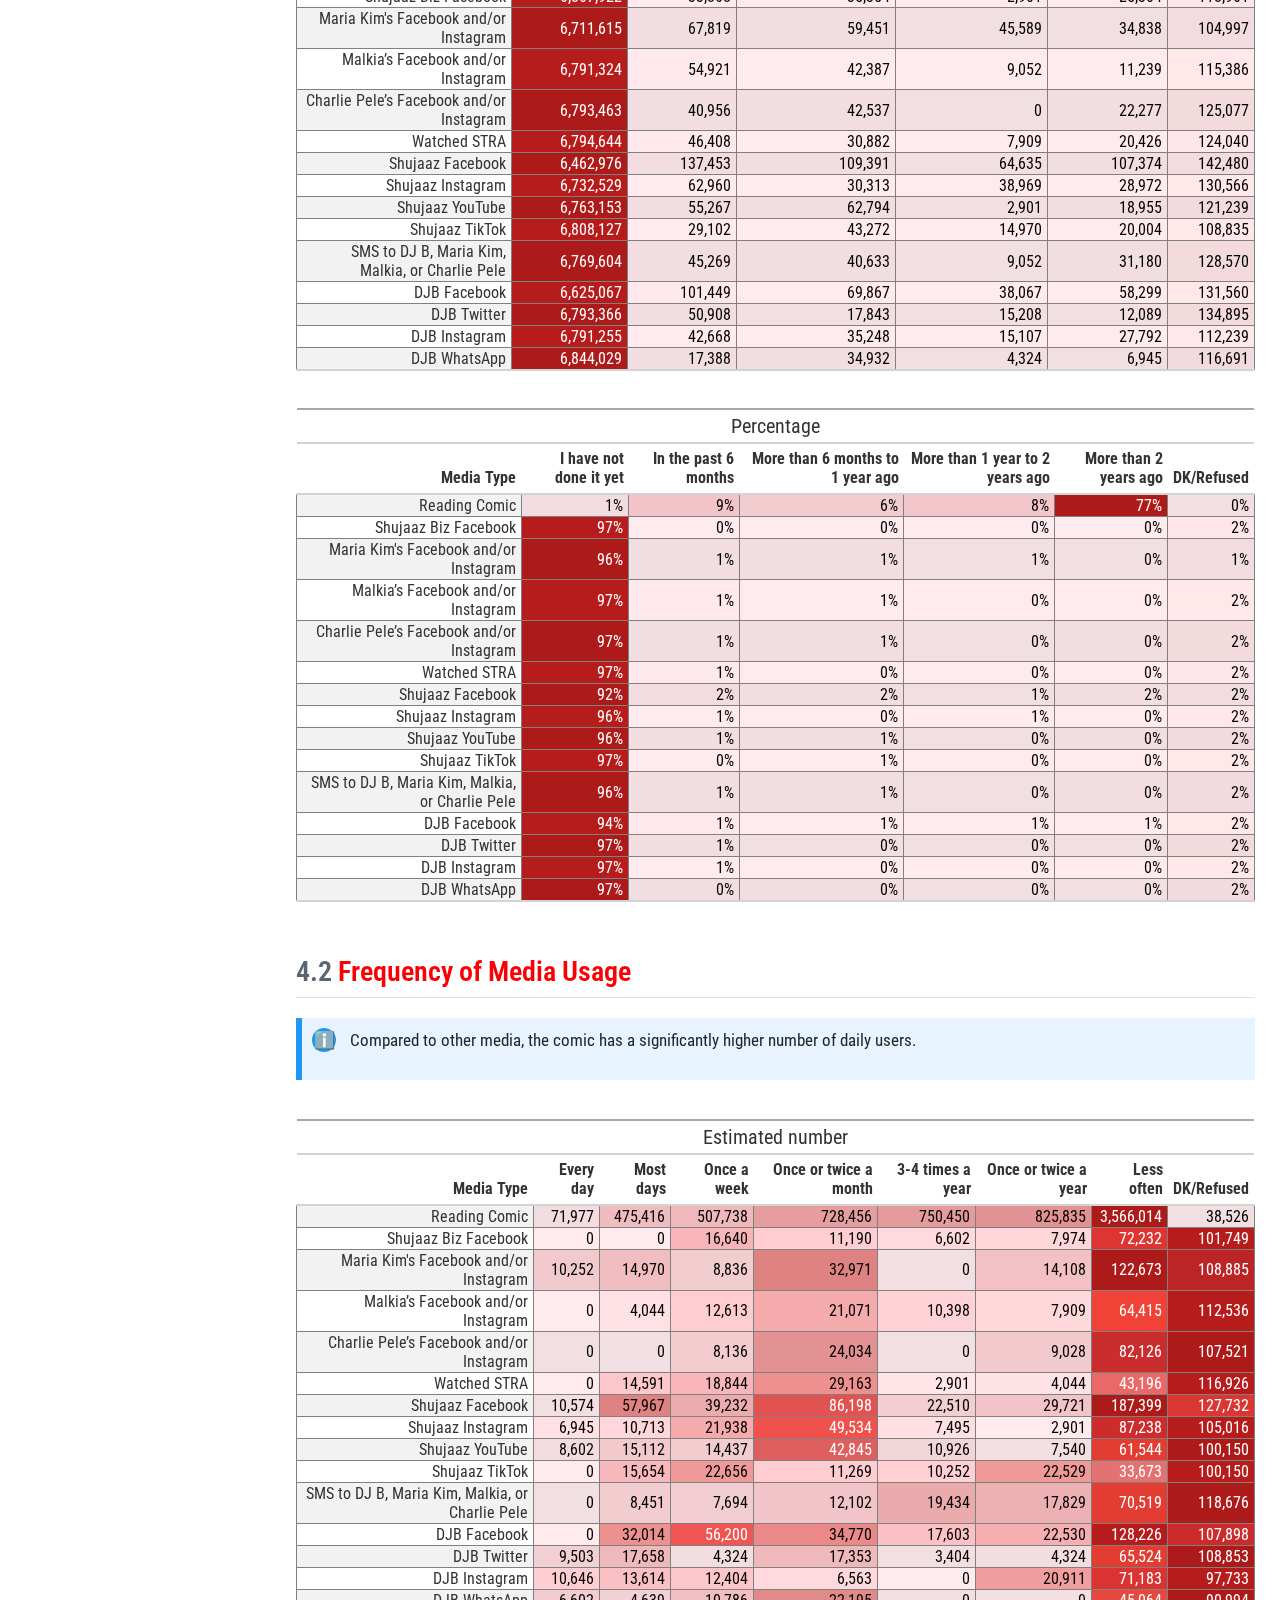
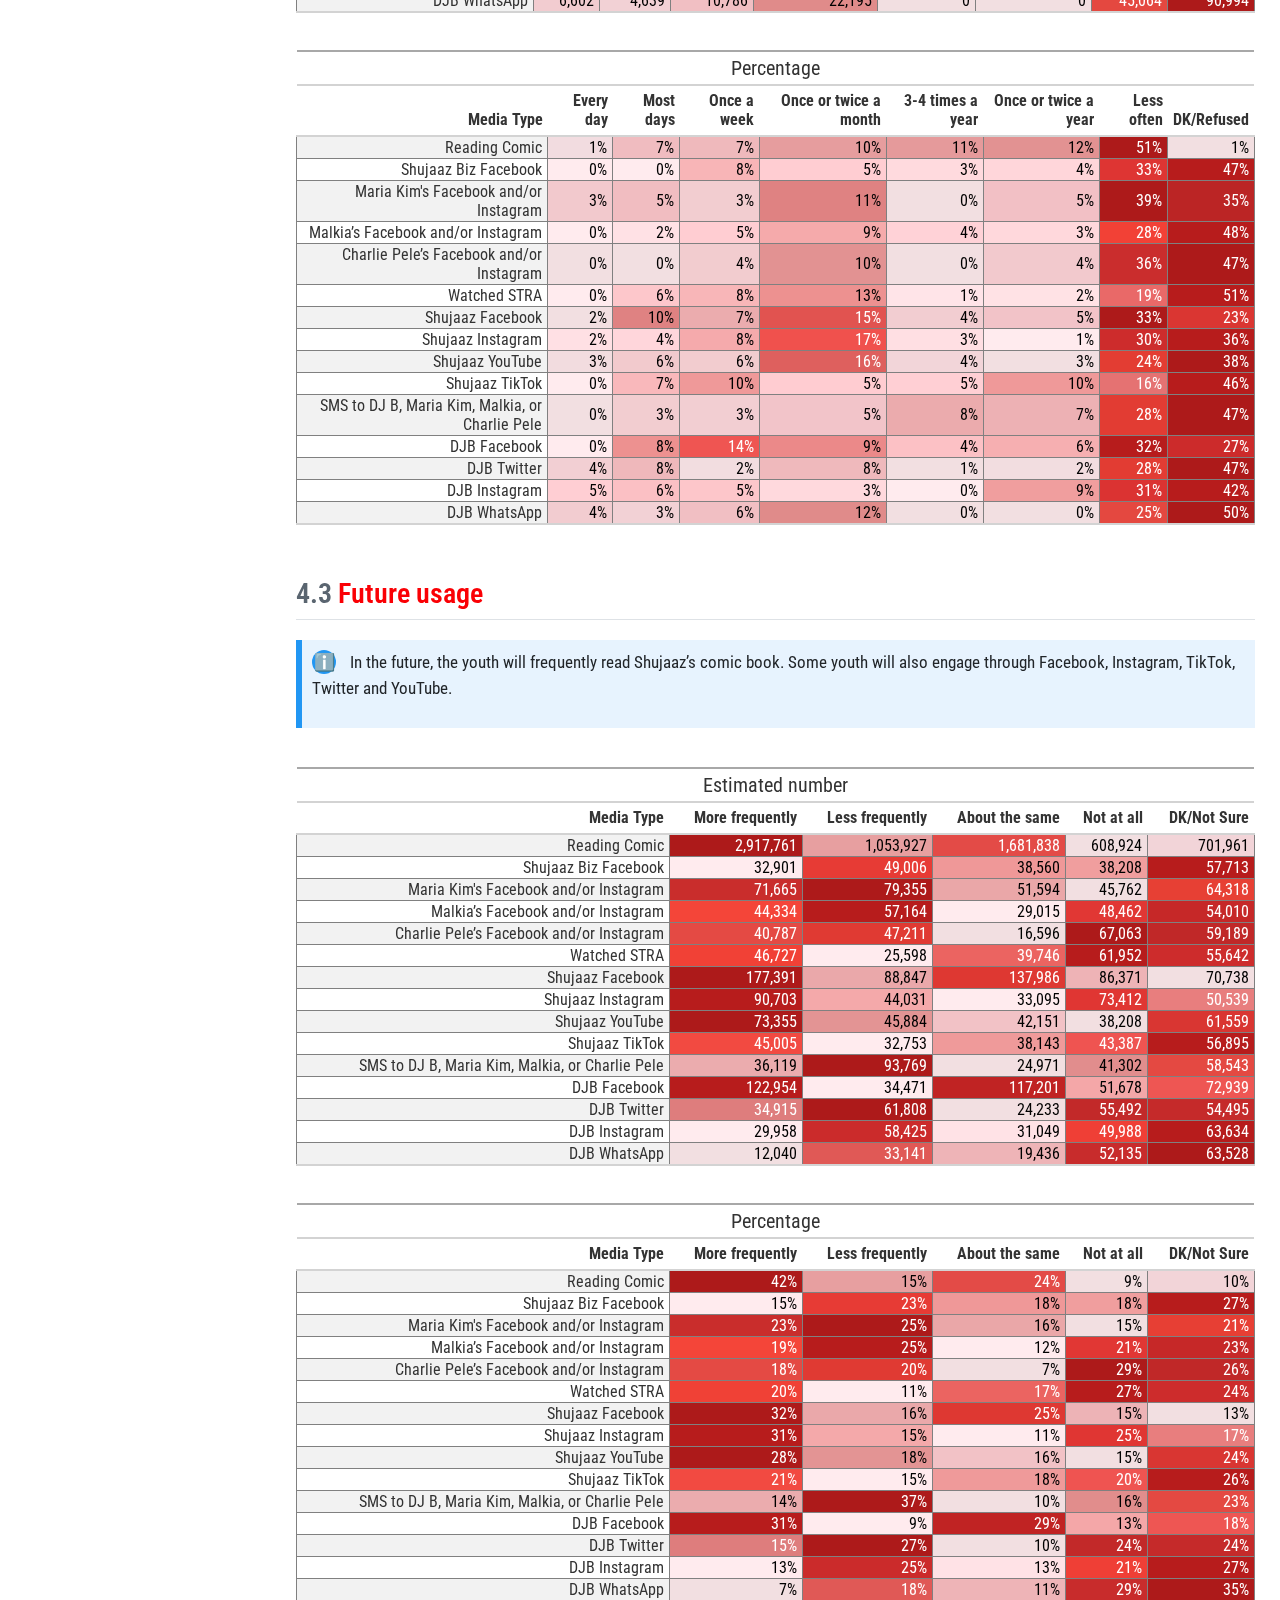
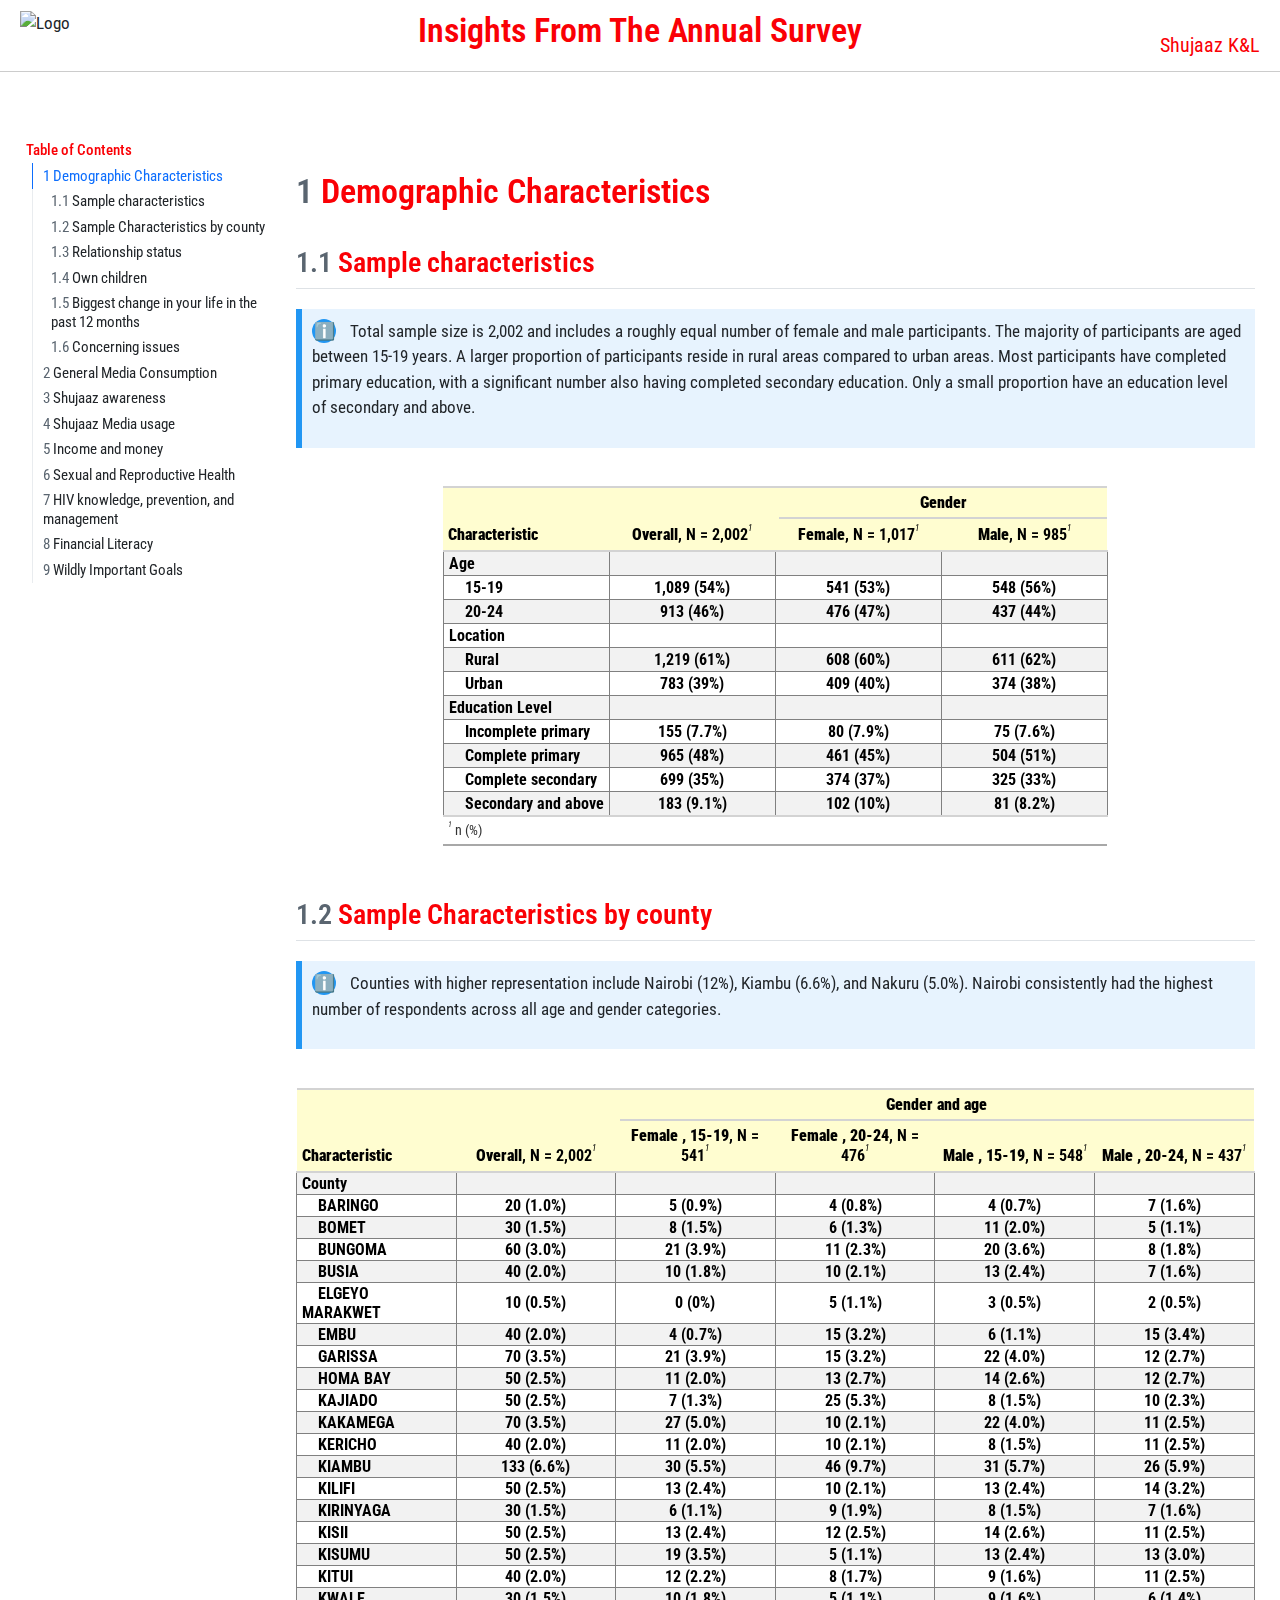
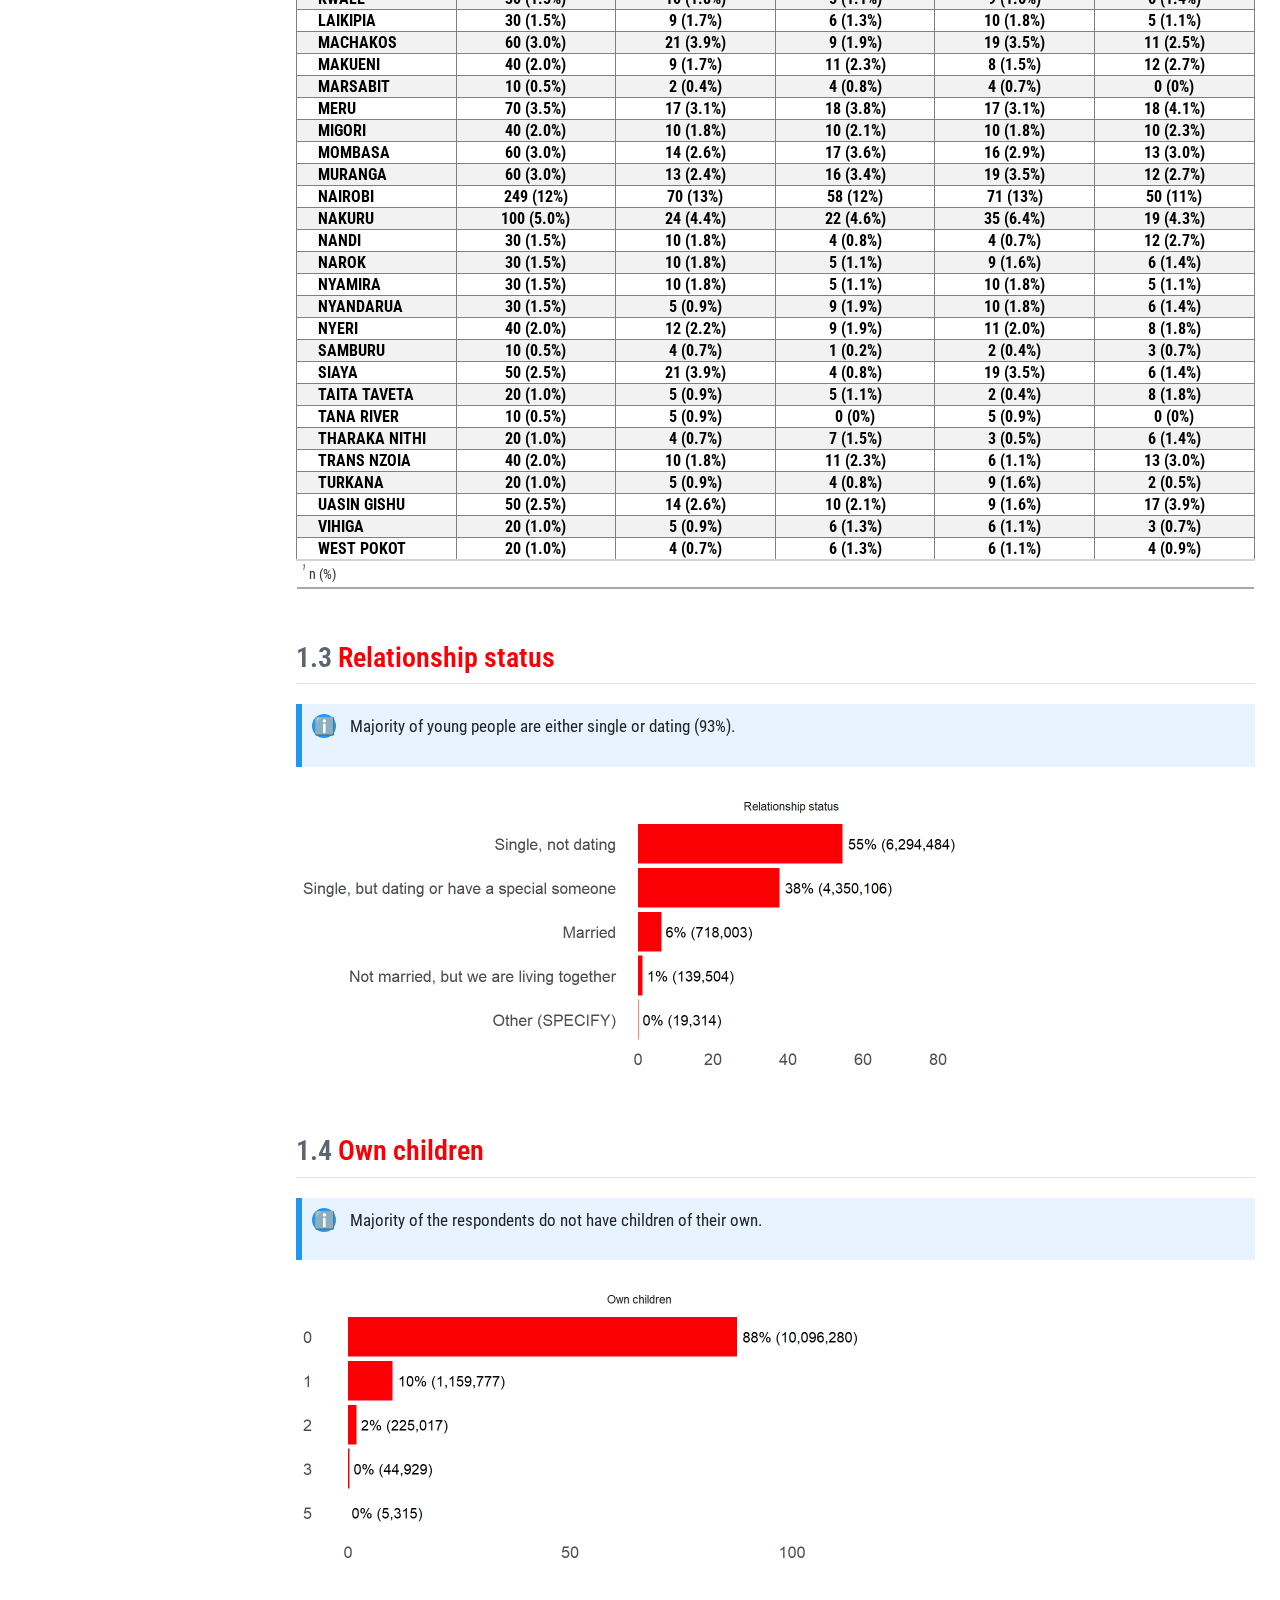
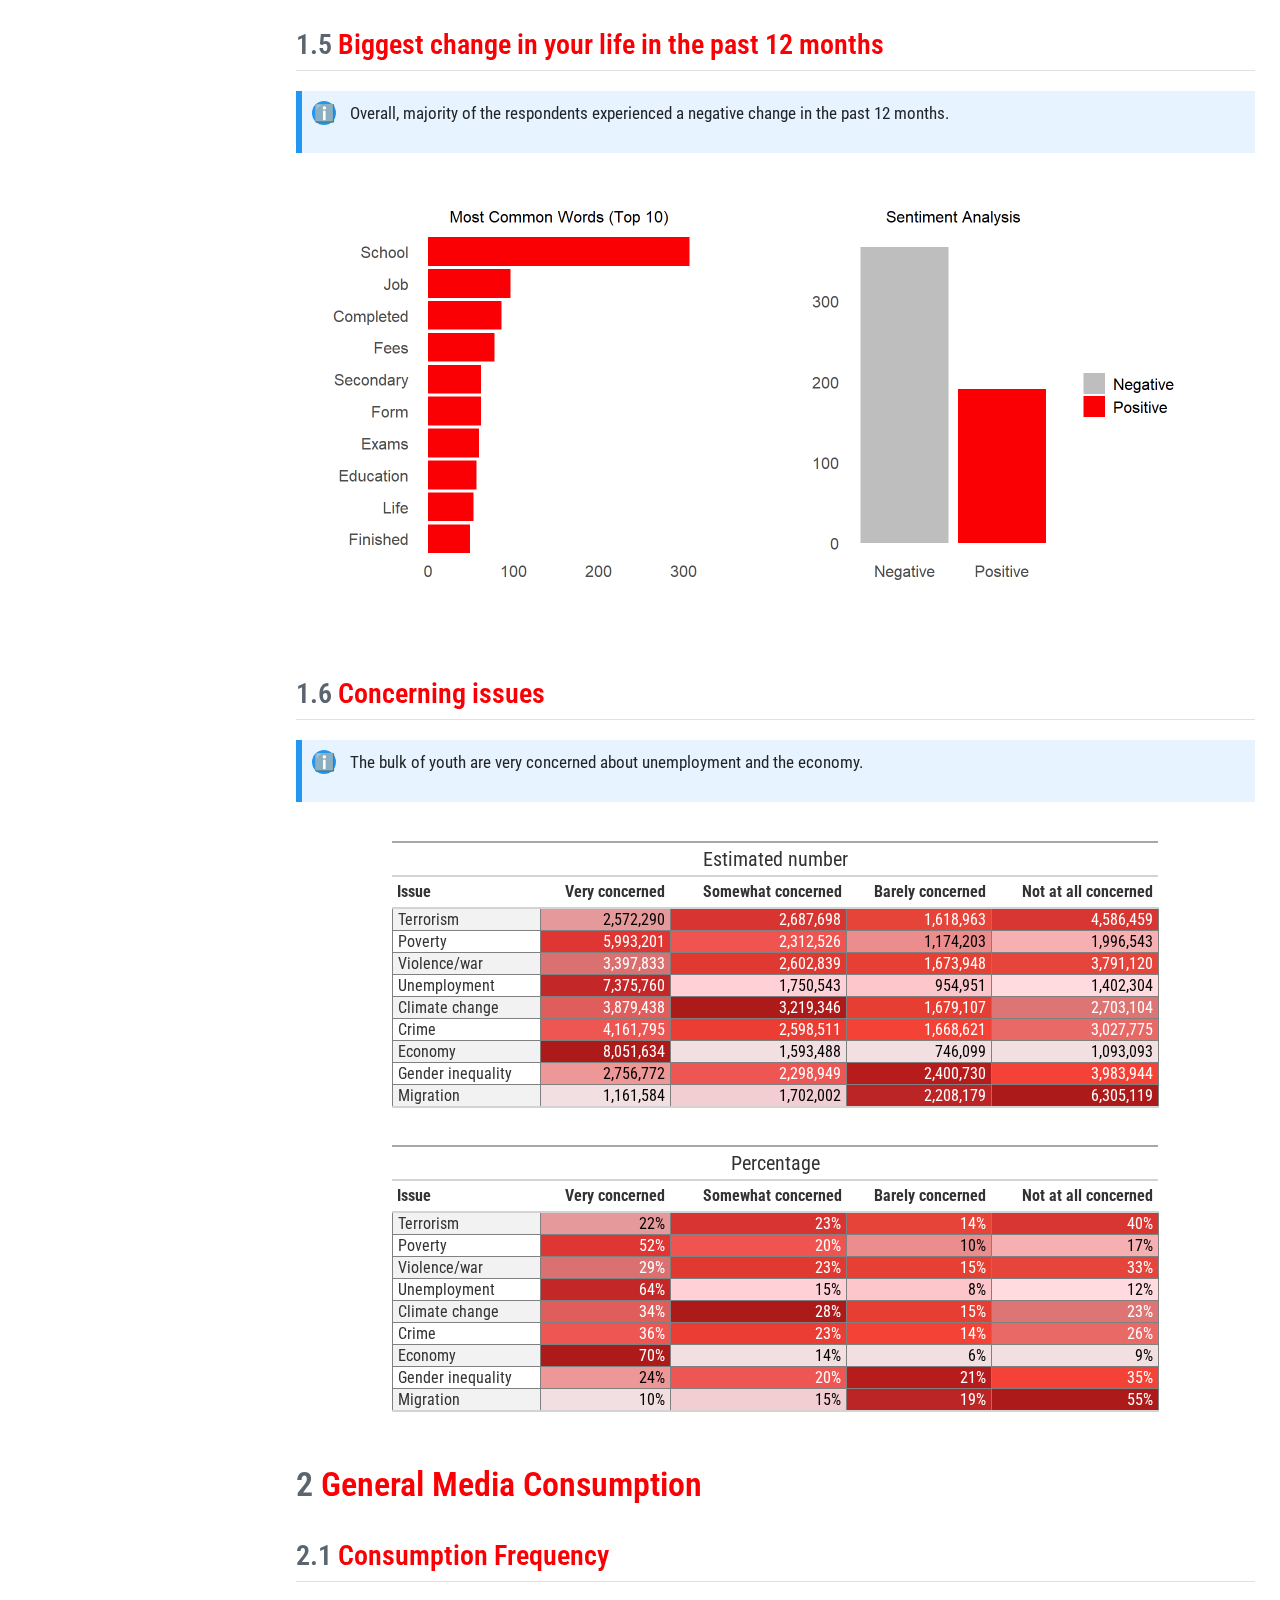
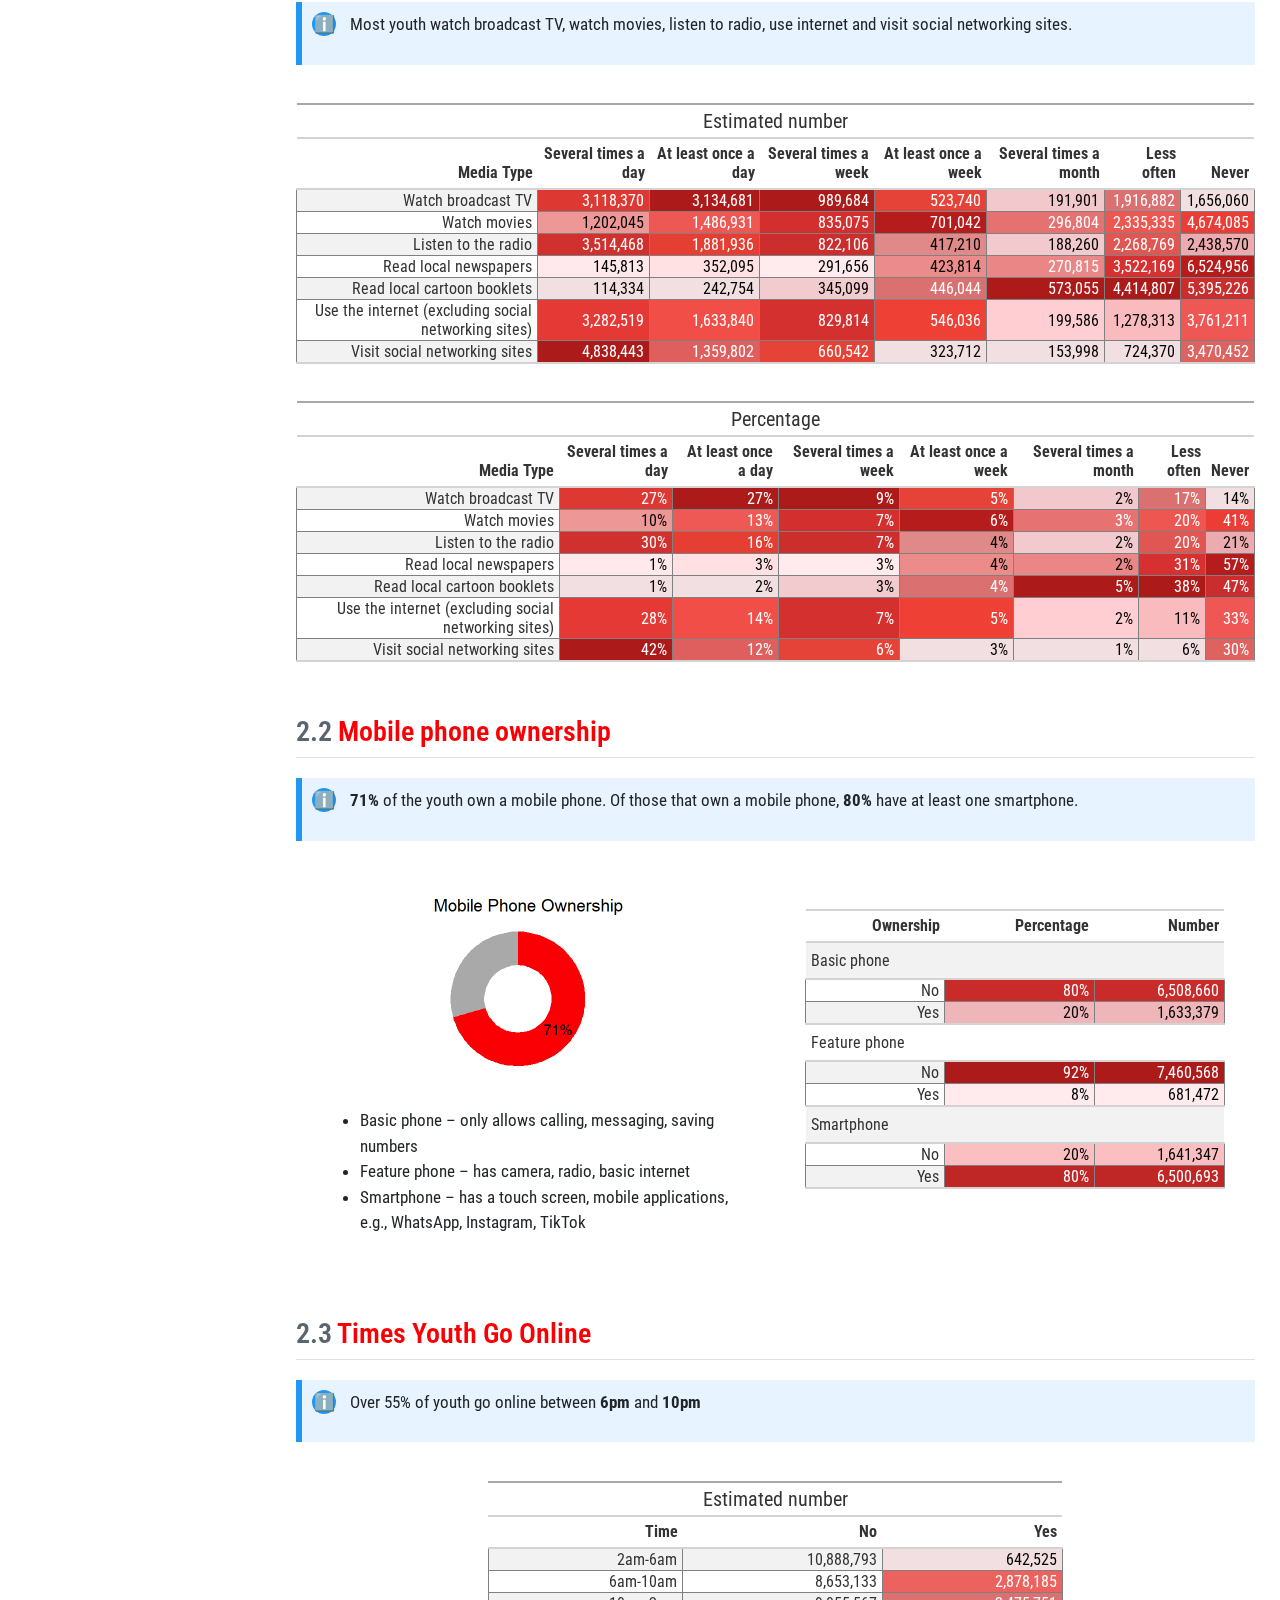
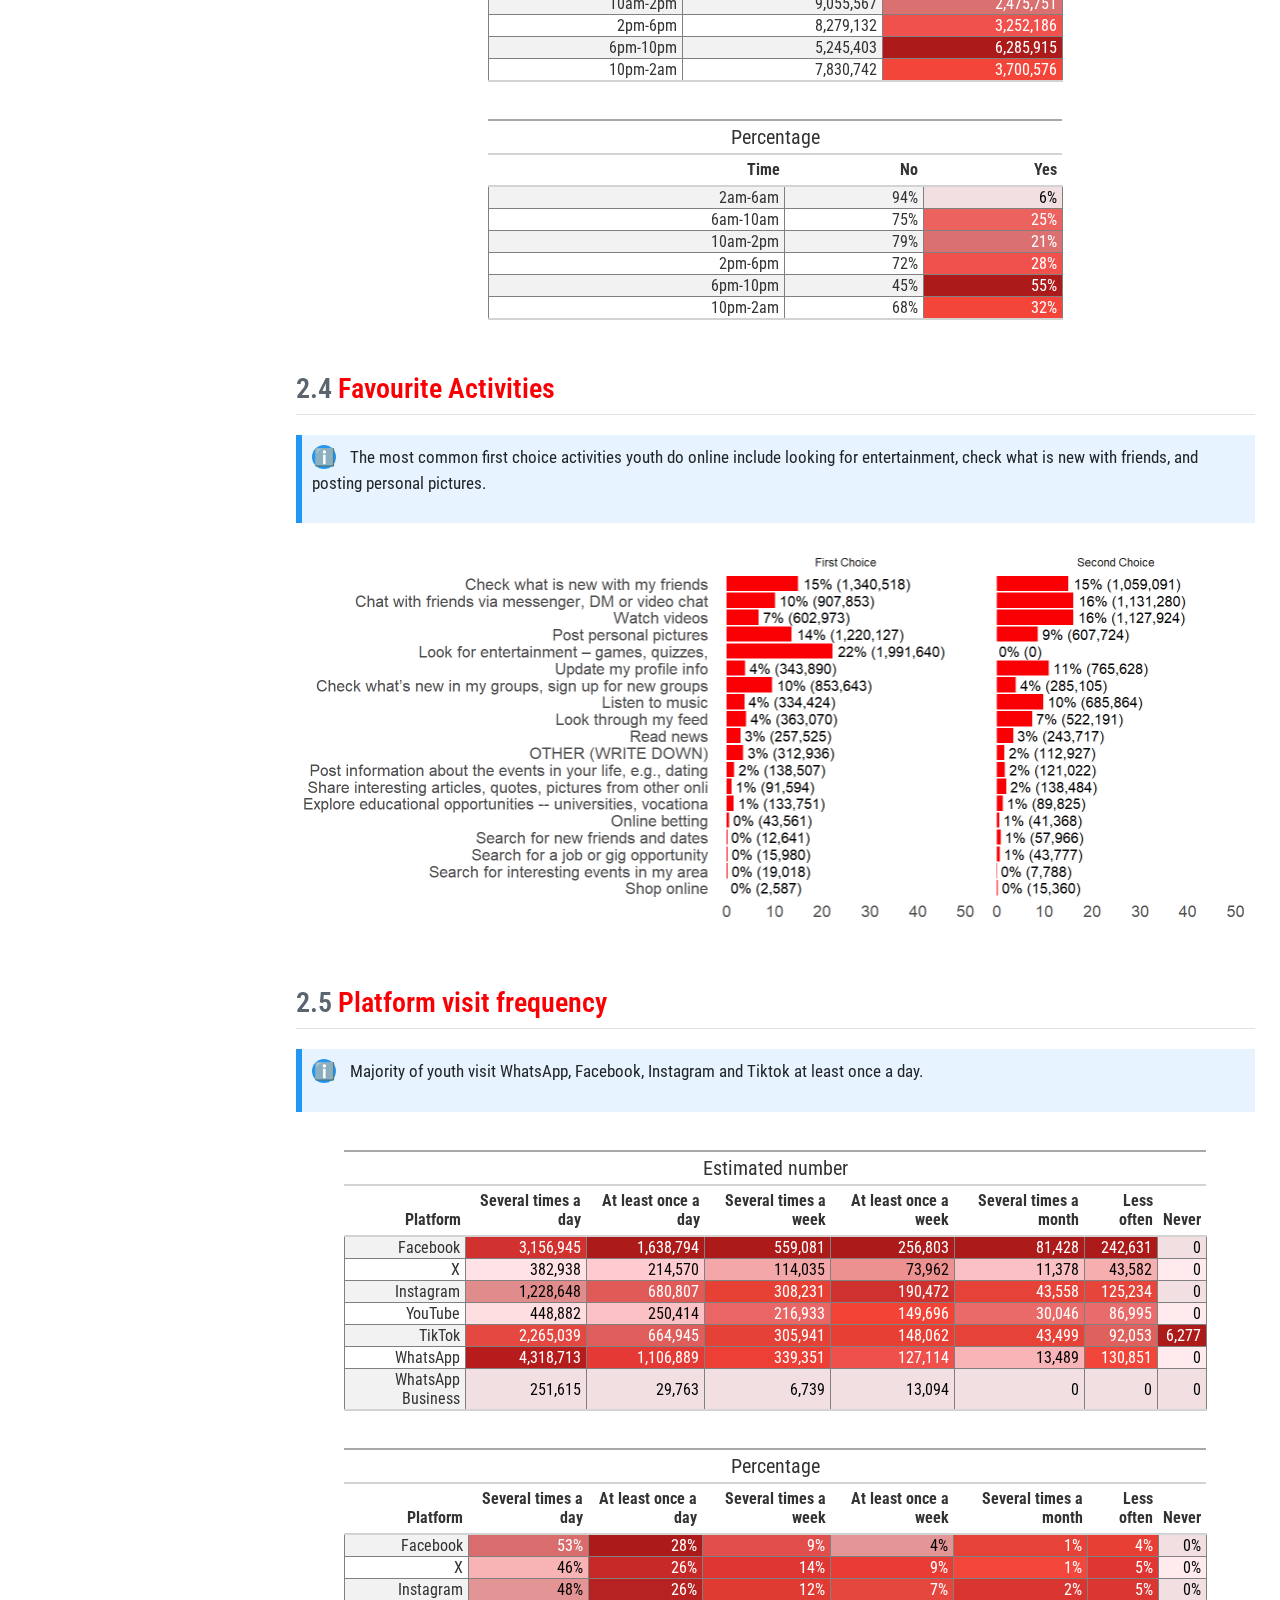
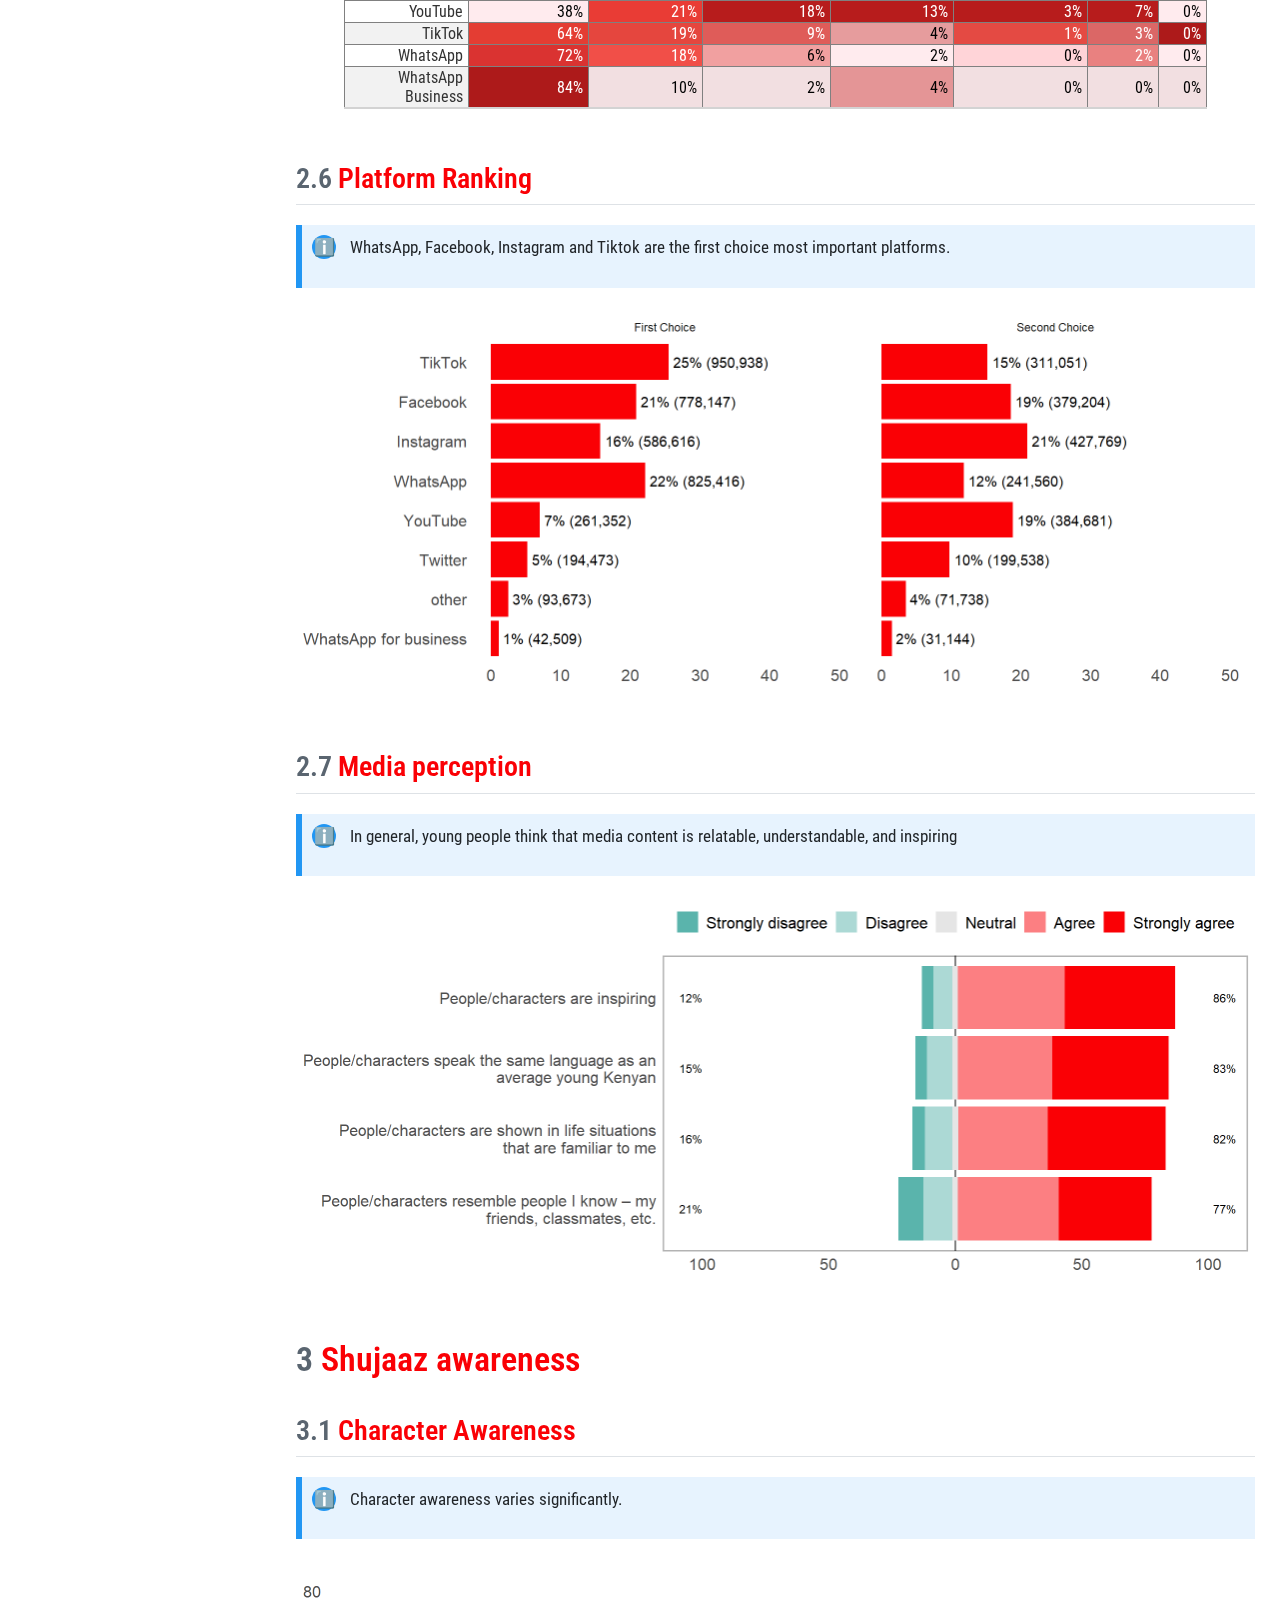
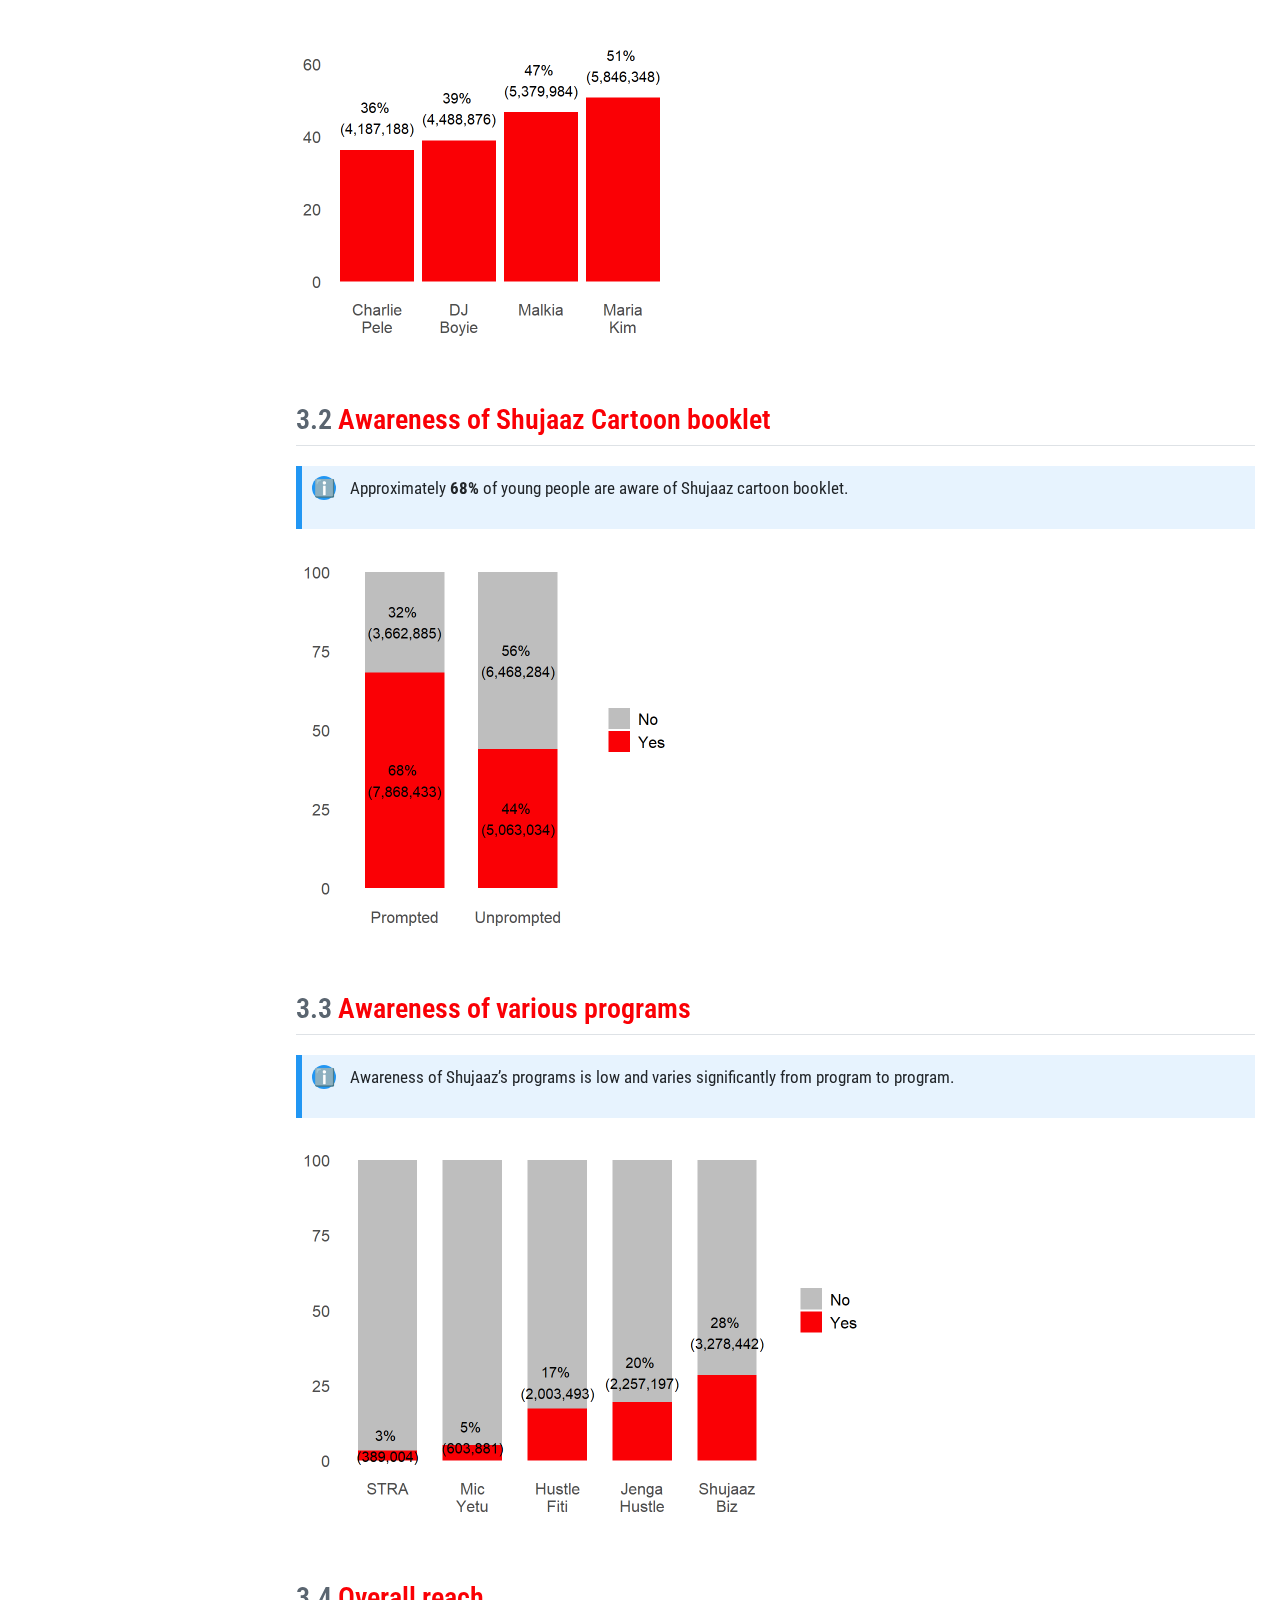
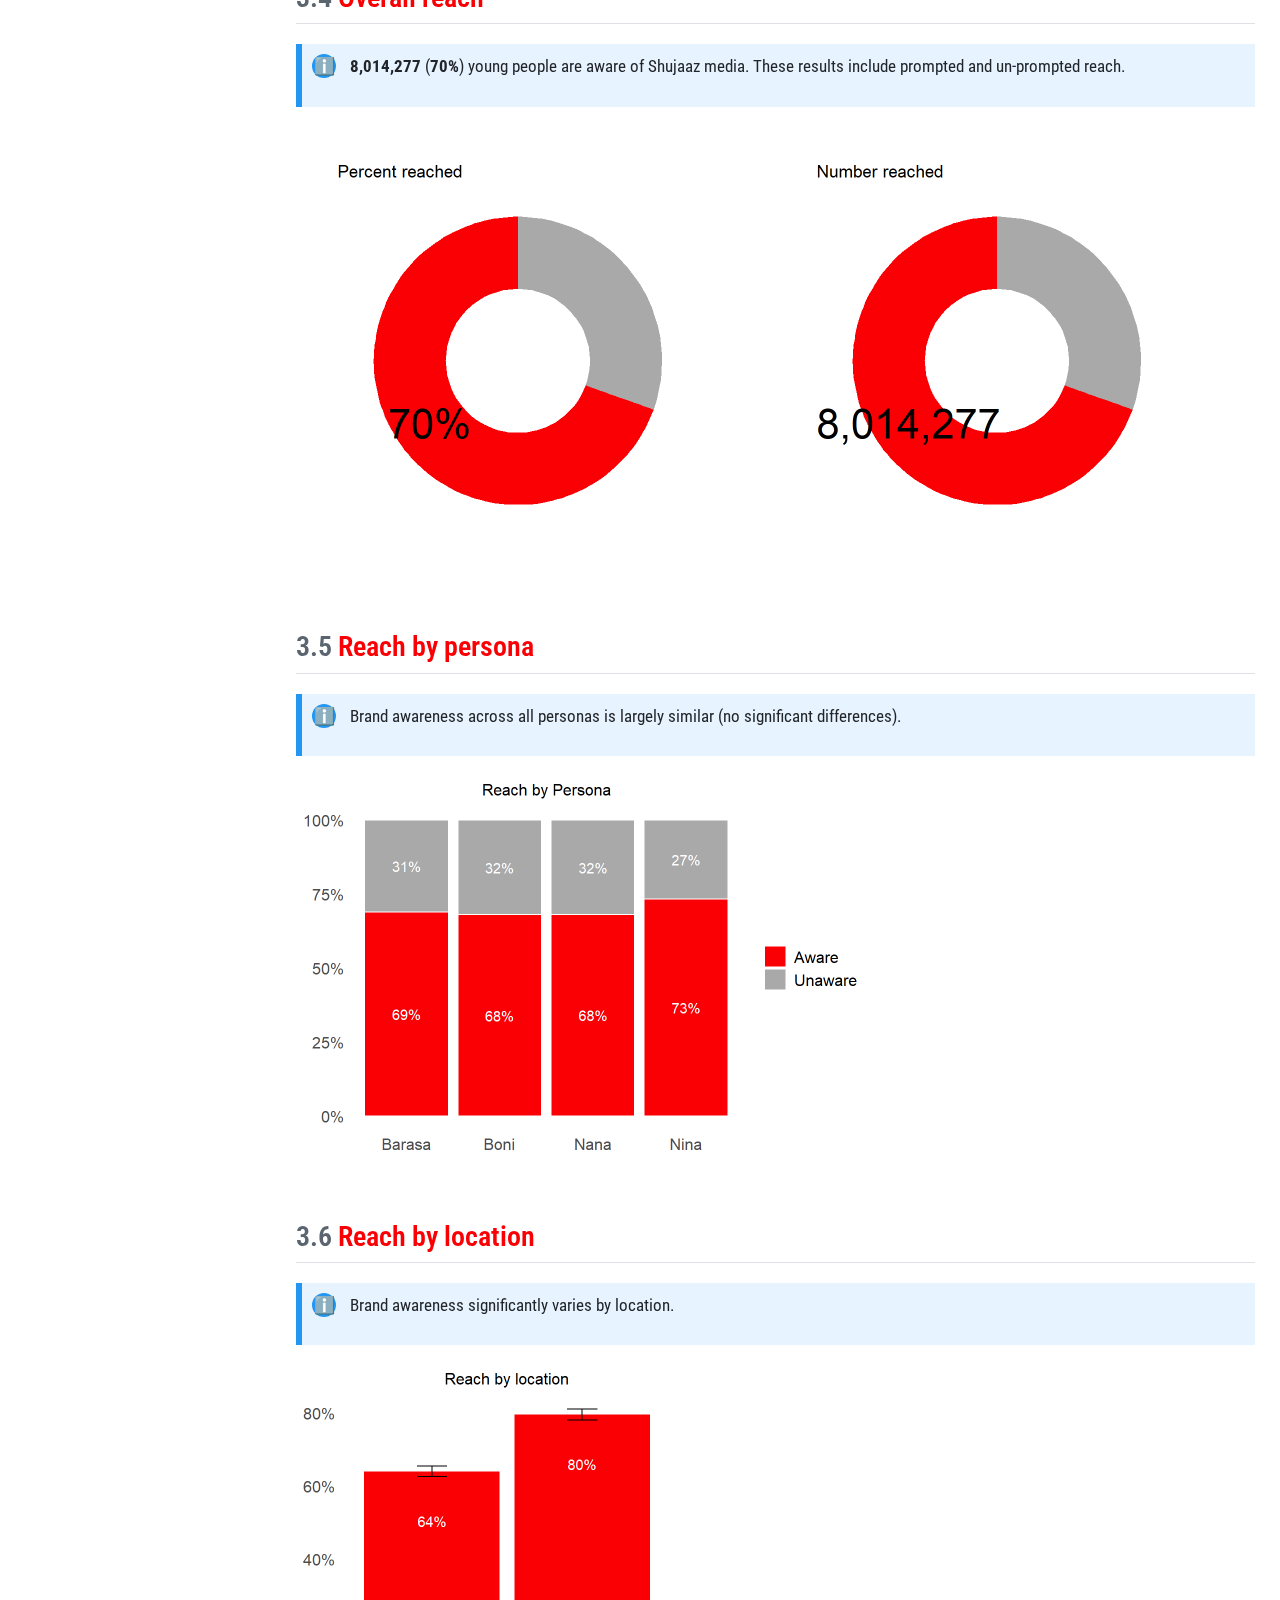
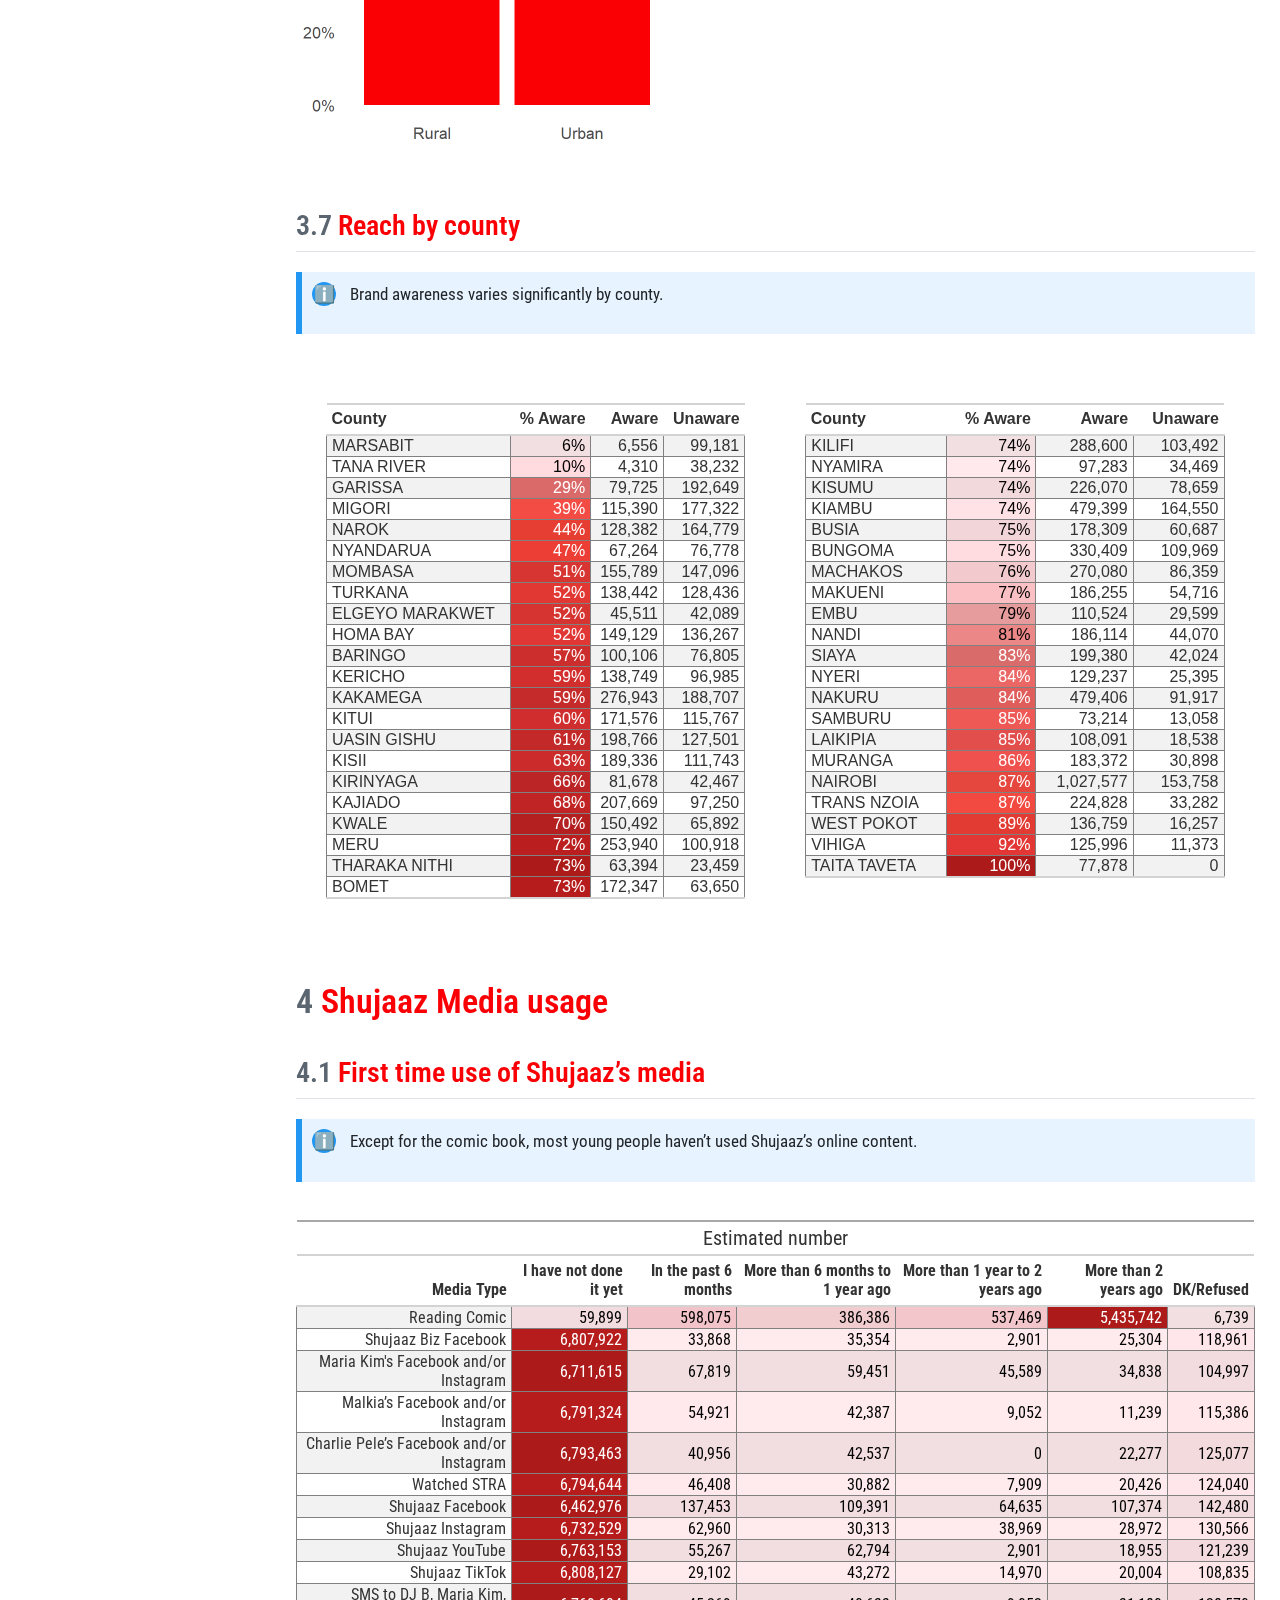
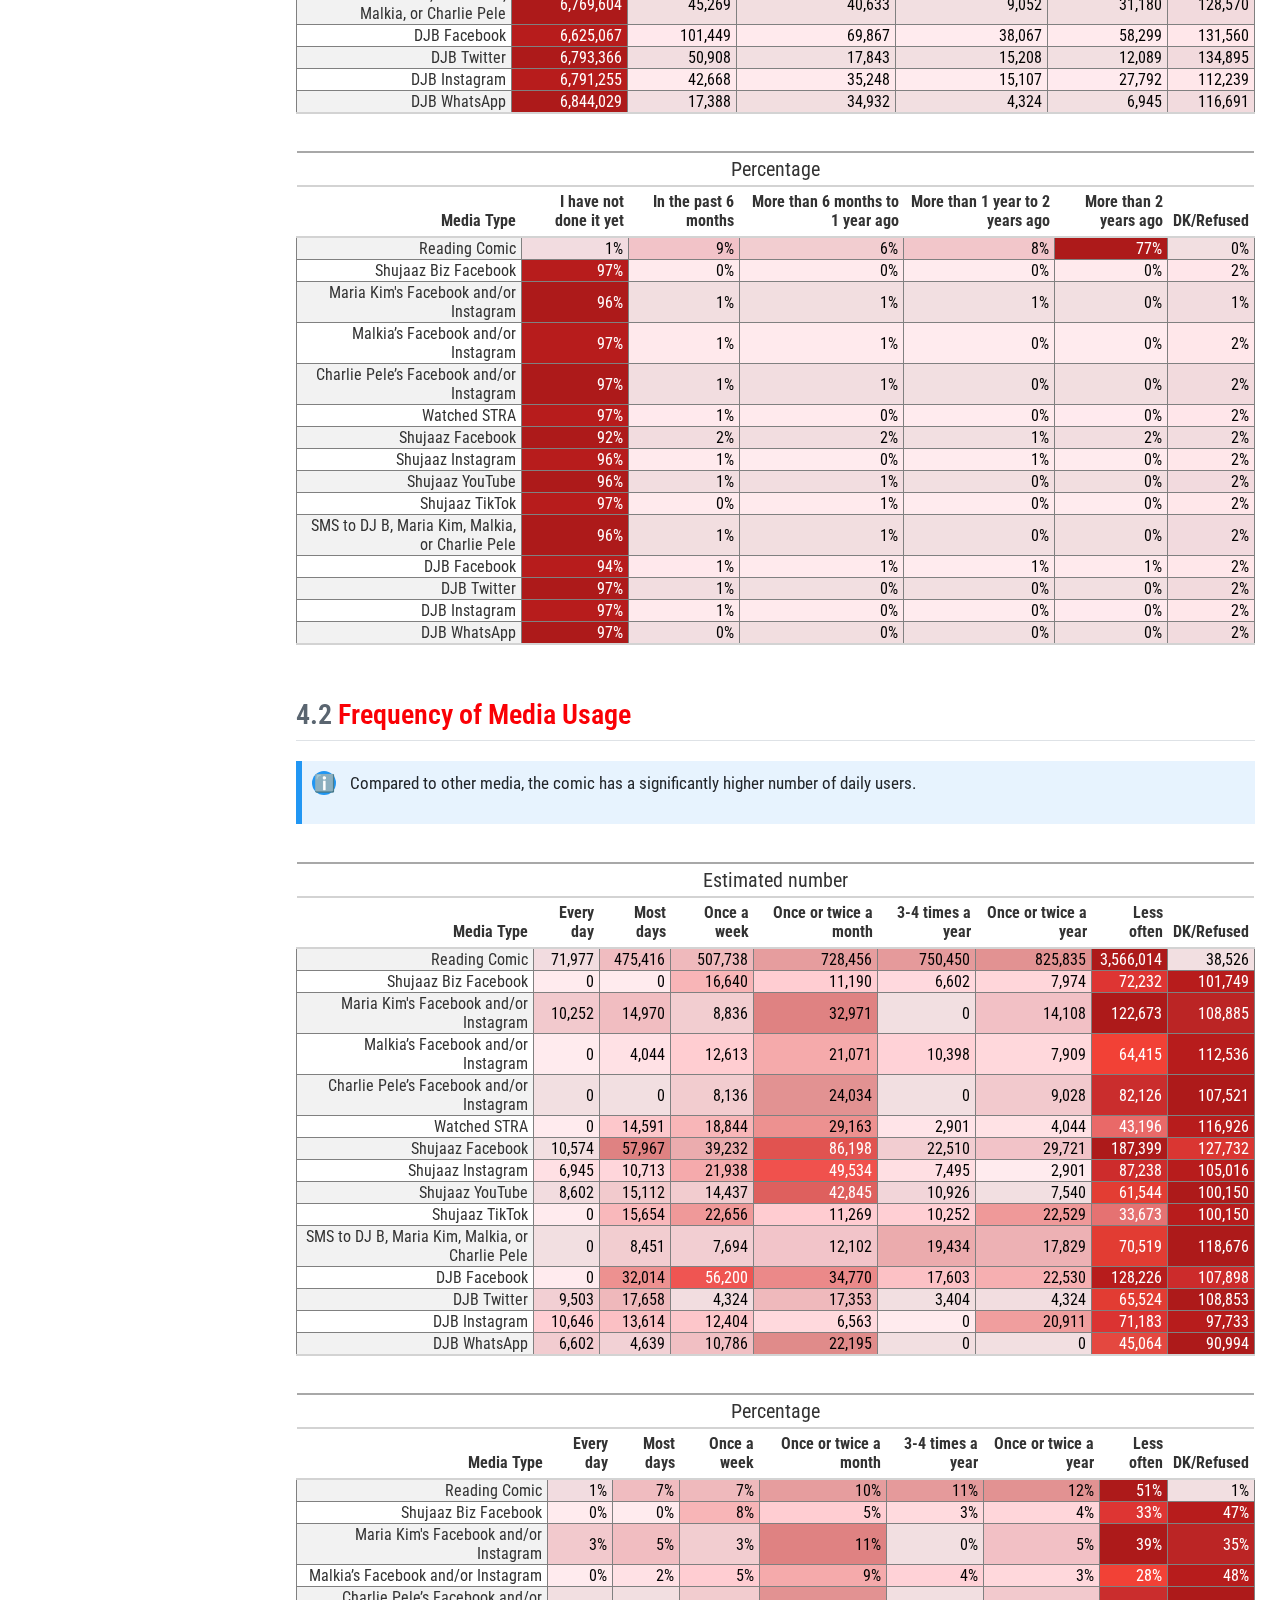
